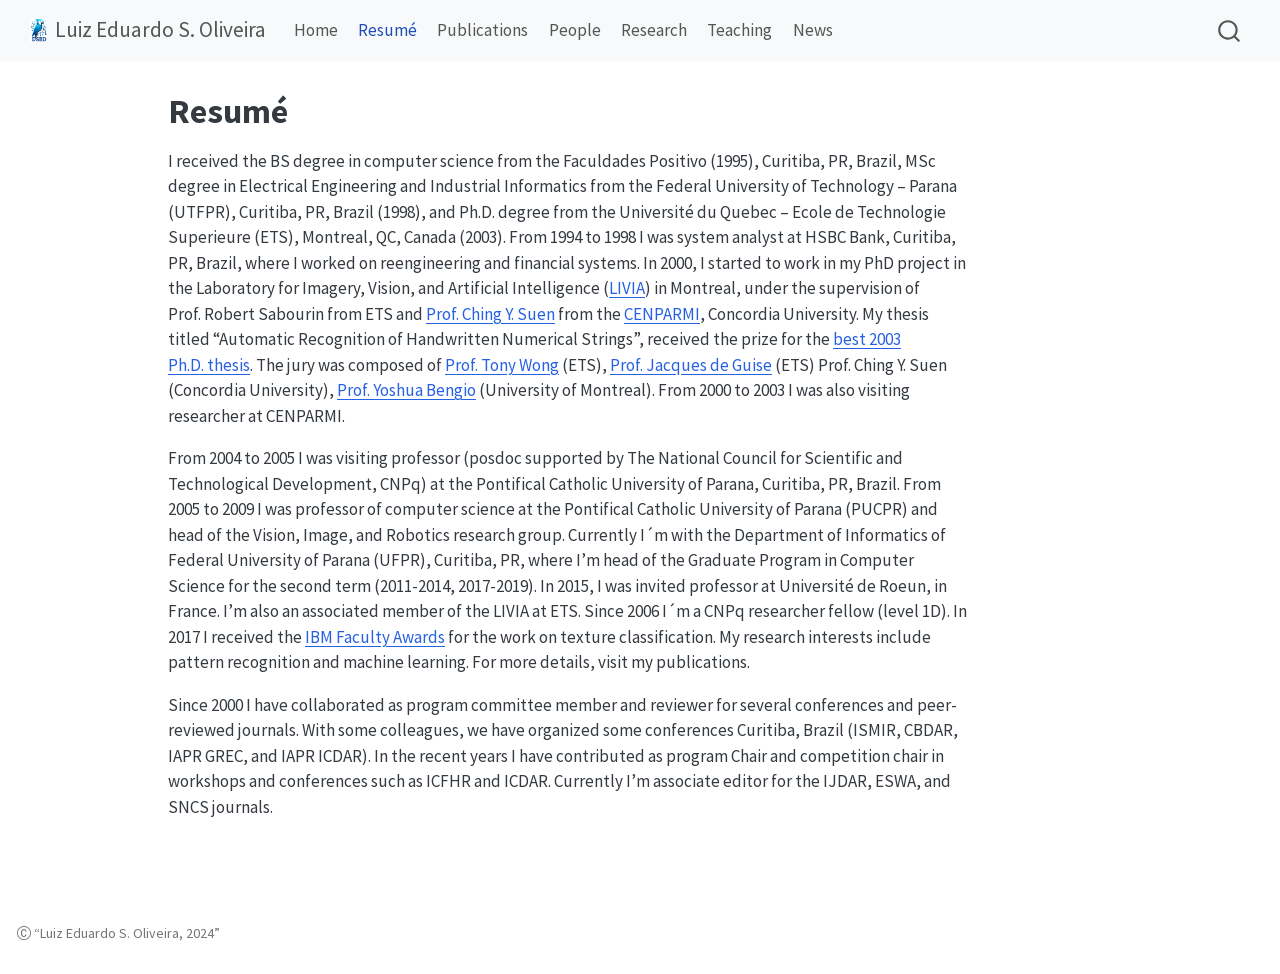
==== about.html @ 19ea6861 "Add files via upload" ====
<!DOCTYPE html>
<html xmlns="http://www.w3.org/1999/xhtml" lang="en" xml:lang="en"><head>

<meta charset="utf-8">
<meta name="generator" content="quarto-1.4.550">

<meta name="viewport" content="width=device-width, initial-scale=1.0, user-scalable=yes">


<title>Luiz Eduardo S. Oliveira - Resumé</title>
<style>
code{white-space: pre-wrap;}
span.smallcaps{font-variant: small-caps;}
div.columns{display: flex; gap: min(4vw, 1.5em);}
div.column{flex: auto; overflow-x: auto;}
div.hanging-indent{margin-left: 1.5em; text-indent: -1.5em;}
ul.task-list{list-style: none;}
ul.task-list li input[type="checkbox"] {
width: 0.8em;
margin: 0 0.8em 0.2em -1em;  vertical-align: middle;
}
</style>


<script>const headroomChanged = new CustomEvent("quarto-hrChanged", {
  detail: {},
  bubbles: true,
  cancelable: false,
  composed: false,
});

window.document.addEventListener("DOMContentLoaded", function () {
  let init = false;

  // Manage the back to top button, if one is present.
  let lastScrollTop = window.pageYOffset || document.documentElement.scrollTop;
  const scrollDownBuffer = 5;
  const scrollUpBuffer = 35;
  const btn = document.getElementById("quarto-back-to-top");
  const hideBackToTop = () => {
    btn.style.display = "none";
  };
  const showBackToTop = () => {
    btn.style.display = "inline-block";
  };
  if (btn) {
    window.document.addEventListener(
      "scroll",
      function () {
        const currentScrollTop =
          window.pageYOffset || document.documentElement.scrollTop;

        // Shows and hides the button 'intelligently' as the user scrolls
        if (currentScrollTop - scrollDownBuffer > lastScrollTop) {
          hideBackToTop();
          lastScrollTop = currentScrollTop <= 0 ? 0 : currentScrollTop;
        } else if (currentScrollTop < lastScrollTop - scrollUpBuffer) {
          showBackToTop();
          lastScrollTop = currentScrollTop <= 0 ? 0 : currentScrollTop;
        }

        // Show the button at the bottom, hides it at the top
        if (currentScrollTop <= 0) {
          hideBackToTop();
        } else if (
          window.innerHeight + currentScrollTop >=
          document.body.offsetHeight
        ) {
          showBackToTop();
        }
      },
      false
    );
  }

  function throttle(func, wait) {
    var timeout;
    return function () {
      const context = this;
      const args = arguments;
      const later = function () {
        clearTimeout(timeout);
        timeout = null;
        func.apply(context, args);
      };

      if (!timeout) {
        timeout = setTimeout(later, wait);
      }
    };
  }

  function headerOffset() {
    // Set an offset if there is are fixed top navbar
    const headerEl = window.document.querySelector("header.fixed-top");
    if (headerEl) {
      return headerEl.clientHeight;
    } else {
      return 0;
    }
  }

  function footerOffset() {
    const footerEl = window.document.querySelector("footer.footer");
    if (footerEl) {
      return footerEl.clientHeight;
    } else {
      return 0;
    }
  }

  function dashboardOffset() {
    const dashboardNavEl = window.document.getElementById(
      "quarto-dashboard-header"
    );
    if (dashboardNavEl !== null) {
      return dashboardNavEl.clientHeight;
    } else {
      return 0;
    }
  }

  function updateDocumentOffsetWithoutAnimation() {
    updateDocumentOffset(false);
  }

  function updateDocumentOffset(animated) {
    // set body offset
    const topOffset = headerOffset();
    const bodyOffset = topOffset + footerOffset() + dashboardOffset();
    const bodyEl = window.document.body;
    bodyEl.setAttribute("data-bs-offset", topOffset);
    bodyEl.style.paddingTop = topOffset + "px";

    // deal with sidebar offsets
    const sidebars = window.document.querySelectorAll(
      ".sidebar, .headroom-target"
    );
    sidebars.forEach((sidebar) => {
      if (!animated) {
        sidebar.classList.add("notransition");
        // Remove the no transition class after the animation has time to complete
        setTimeout(function () {
          sidebar.classList.remove("notransition");
        }, 201);
      }

      if (window.Headroom && sidebar.classList.contains("sidebar-unpinned")) {
        sidebar.style.top = "0";
        sidebar.style.maxHeight = "100vh";
      } else {
        sidebar.style.top = topOffset + "px";
        sidebar.style.maxHeight = "calc(100vh - " + topOffset + "px)";
      }
    });

    // allow space for footer
    const mainContainer = window.document.querySelector(".quarto-container");
    if (mainContainer) {
      mainContainer.style.minHeight = "calc(100vh - " + bodyOffset + "px)";
    }

    // link offset
    let linkStyle = window.document.querySelector("#quarto-target-style");
    if (!linkStyle) {
      linkStyle = window.document.createElement("style");
      linkStyle.setAttribute("id", "quarto-target-style");
      window.document.head.appendChild(linkStyle);
    }
    while (linkStyle.firstChild) {
      linkStyle.removeChild(linkStyle.firstChild);
    }
    if (topOffset > 0) {
      linkStyle.appendChild(
        window.document.createTextNode(`
      section:target::before {
        content: "";
        display: block;
        height: ${topOffset}px;
        margin: -${topOffset}px 0 0;
      }`)
      );
    }
    if (init) {
      window.dispatchEvent(headroomChanged);
    }
    init = true;
  }

  // initialize headroom
  var header = window.document.querySelector("#quarto-header");
  if (header && window.Headroom) {
    const headroom = new window.Headroom(header, {
      tolerance: 5,
      onPin: function () {
        const sidebars = window.document.querySelectorAll(
          ".sidebar, .headroom-target"
        );
        sidebars.forEach((sidebar) => {
          sidebar.classList.remove("sidebar-unpinned");
        });
        updateDocumentOffset();
      },
      onUnpin: function () {
        const sidebars = window.document.querySelectorAll(
          ".sidebar, .headroom-target"
        );
        sidebars.forEach((sidebar) => {
          sidebar.classList.add("sidebar-unpinned");
        });
        updateDocumentOffset();
      },
    });
    headroom.init();

    let frozen = false;
    window.quartoToggleHeadroom = function () {
      if (frozen) {
        headroom.unfreeze();
        frozen = false;
      } else {
        headroom.freeze();
        frozen = true;
      }
    };
  }

  window.addEventListener(
    "hashchange",
    function (e) {
      if (
        getComputedStyle(document.documentElement).scrollBehavior !== "smooth"
      ) {
        window.scrollTo(0, window.pageYOffset - headerOffset());
      }
    },
    false
  );

  // Observe size changed for the header
  const headerEl = window.document.querySelector("header.fixed-top");
  if (headerEl && window.ResizeObserver) {
    const observer = new window.ResizeObserver(() => {
      setTimeout(updateDocumentOffsetWithoutAnimation, 0);
    });
    observer.observe(headerEl, {
      attributes: true,
      childList: true,
      characterData: true,
    });
  } else {
    window.addEventListener(
      "resize",
      throttle(updateDocumentOffsetWithoutAnimation, 50)
    );
  }
  setTimeout(updateDocumentOffsetWithoutAnimation, 250);

  // fixup index.html links if we aren't on the filesystem
  if (window.location.protocol !== "file:") {
    const links = window.document.querySelectorAll("a");
    for (let i = 0; i < links.length; i++) {
      if (links[i].href) {
        links[i].href = links[i].href.replace(/\/index\.html/, "/");
      }
    }

    // Fixup any sharing links that require urls
    // Append url to any sharing urls
    const sharingLinks = window.document.querySelectorAll(
      "a.sidebar-tools-main-item, a.quarto-navigation-tool, a.quarto-navbar-tools, a.quarto-navbar-tools-item"
    );
    for (let i = 0; i < sharingLinks.length; i++) {
      const sharingLink = sharingLinks[i];
      const href = sharingLink.getAttribute("href");
      if (href) {
        sharingLink.setAttribute(
          "href",
          href.replace("|url|", window.location.href)
        );
      }
    }

    // Scroll the active navigation item into view, if necessary
    const navSidebar = window.document.querySelector("nav#quarto-sidebar");
    if (navSidebar) {
      // Find the active item
      const activeItem = navSidebar.querySelector("li.sidebar-item a.active");
      if (activeItem) {
        // Wait for the scroll height and height to resolve by observing size changes on the
        // nav element that is scrollable
        const resizeObserver = new ResizeObserver((_entries) => {
          // The bottom of the element
          const elBottom = activeItem.offsetTop;
          const viewBottom = navSidebar.scrollTop + navSidebar.clientHeight;

          // The element height and scroll height are the same, then we are still loading
          if (viewBottom !== navSidebar.scrollHeight) {
            // Determine if the item isn't visible and scroll to it
            if (elBottom >= viewBottom) {
              navSidebar.scrollTop = elBottom;
            }

            // stop observing now since we've completed the scroll
            resizeObserver.unobserve(navSidebar);
          }
        });
        resizeObserver.observe(navSidebar);
      }
    }
  }
});
</script>
<script>/*!
 * headroom.js v0.12.0 - Give your page some headroom. Hide your header until you need it
 * Copyright (c) 2020 Nick Williams - http://wicky.nillia.ms/headroom.js
 * License: MIT
 */

!function(t,n){"object"==typeof exports&&"undefined"!=typeof module?module.exports=n():"function"==typeof define&&define.amd?define(n):(t=t||self).Headroom=n()}(this,function(){"use strict";function t(){return"undefined"!=typeof window}function d(t){return function(t){return t&&t.document&&function(t){return 9===t.nodeType}(t.document)}(t)?function(t){var n=t.document,o=n.body,s=n.documentElement;return{scrollHeight:function(){return Math.max(o.scrollHeight,s.scrollHeight,o.offsetHeight,s.offsetHeight,o.clientHeight,s.clientHeight)},height:function(){return t.innerHeight||s.clientHeight||o.clientHeight},scrollY:function(){return void 0!==t.pageYOffset?t.pageYOffset:(s||o.parentNode||o).scrollTop}}}(t):function(t){return{scrollHeight:function(){return Math.max(t.scrollHeight,t.offsetHeight,t.clientHeight)},height:function(){return Math.max(t.offsetHeight,t.clientHeight)},scrollY:function(){return t.scrollTop}}}(t)}function n(t,s,e){var n,o=function(){var n=!1;try{var t={get passive(){n=!0}};window.addEventListener("test",t,t),window.removeEventListener("test",t,t)}catch(t){n=!1}return n}(),i=!1,r=d(t),l=r.scrollY(),a={};function c(){var t=Math.round(r.scrollY()),n=r.height(),o=r.scrollHeight();a.scrollY=t,a.lastScrollY=l,a.direction=l<t?"down":"up",a.distance=Math.abs(t-l),a.isOutOfBounds=t<0||o<t+n,a.top=t<=s.offset[a.direction],a.bottom=o<=t+n,a.toleranceExceeded=a.distance>s.tolerance[a.direction],e(a),l=t,i=!1}function h(){i||(i=!0,n=requestAnimationFrame(c))}var u=!!o&&{passive:!0,capture:!1};return t.addEventListener("scroll",h,u),c(),{destroy:function(){cancelAnimationFrame(n),t.removeEventListener("scroll",h,u)}}}function o(t){return t===Object(t)?t:{down:t,up:t}}function s(t,n){n=n||{},Object.assign(this,s.options,n),this.classes=Object.assign({},s.options.classes,n.classes),this.elem=t,this.tolerance=o(this.tolerance),this.offset=o(this.offset),this.initialised=!1,this.frozen=!1}return s.prototype={constructor:s,init:function(){return s.cutsTheMustard&&!this.initialised&&(this.addClass("initial"),this.initialised=!0,setTimeout(function(t){t.scrollTracker=n(t.scroller,{offset:t.offset,tolerance:t.tolerance},t.update.bind(t))},100,this)),this},destroy:function(){this.initialised=!1,Object.keys(this.classes).forEach(this.removeClass,this),this.scrollTracker.destroy()},unpin:function(){!this.hasClass("pinned")&&this.hasClass("unpinned")||(this.addClass("unpinned"),this.removeClass("pinned"),this.onUnpin&&this.onUnpin.call(this))},pin:function(){this.hasClass("unpinned")&&(this.addClass("pinned"),this.removeClass("unpinned"),this.onPin&&this.onPin.call(this))},freeze:function(){this.frozen=!0,this.addClass("frozen")},unfreeze:function(){this.frozen=!1,this.removeClass("frozen")},top:function(){this.hasClass("top")||(this.addClass("top"),this.removeClass("notTop"),this.onTop&&this.onTop.call(this))},notTop:function(){this.hasClass("notTop")||(this.addClass("notTop"),this.removeClass("top"),this.onNotTop&&this.onNotTop.call(this))},bottom:function(){this.hasClass("bottom")||(this.addClass("bottom"),this.removeClass("notBottom"),this.onBottom&&this.onBottom.call(this))},notBottom:function(){this.hasClass("notBottom")||(this.addClass("notBottom"),this.removeClass("bottom"),this.onNotBottom&&this.onNotBottom.call(this))},shouldUnpin:function(t){return"down"===t.direction&&!t.top&&t.toleranceExceeded},shouldPin:function(t){return"up"===t.direction&&t.toleranceExceeded||t.top},addClass:function(t){this.elem.classList.add.apply(this.elem.classList,this.classes[t].split(" "))},removeClass:function(t){this.elem.classList.remove.apply(this.elem.classList,this.classes[t].split(" "))},hasClass:function(t){return this.classes[t].split(" ").every(function(t){return this.classList.contains(t)},this.elem)},update:function(t){t.isOutOfBounds||!0!==this.frozen&&(t.top?this.top():this.notTop(),t.bottom?this.bottom():this.notBottom(),this.shouldUnpin(t)?this.unpin():this.shouldPin(t)&&this.pin())}},s.options={tolerance:{up:0,down:0},offset:0,scroller:t()?window:null,classes:{frozen:"headroom--frozen",pinned:"headroom--pinned",unpinned:"headroom--unpinned",top:"headroom--top",notTop:"headroom--not-top",bottom:"headroom--bottom",notBottom:"headroom--not-bottom",initial:"headroom"}},s.cutsTheMustard=!!(t()&&function(){}.bind&&"classList"in document.documentElement&&Object.assign&&Object.keys&&requestAnimationFrame),s});
</script>
<script>/*!
 * clipboard.js v2.0.11
 * https://clipboardjs.com/
 *
 * Licensed MIT © Zeno Rocha
 */
!function(t,e){"object"==typeof exports&&"object"==typeof module?module.exports=e():"function"==typeof define&&define.amd?define([],e):"object"==typeof exports?exports.ClipboardJS=e():t.ClipboardJS=e()}(this,function(){return n={686:function(t,e,n){"use strict";n.d(e,{default:function(){return b}});var e=n(279),i=n.n(e),e=n(370),u=n.n(e),e=n(817),r=n.n(e);function c(t){try{return document.execCommand(t)}catch(t){return}}var a=function(t){t=r()(t);return c("cut"),t};function o(t,e){var n,o,t=(n=t,o="rtl"===document.documentElement.getAttribute("dir"),(t=document.createElement("textarea")).style.fontSize="12pt",t.style.border="0",t.style.padding="0",t.style.margin="0",t.style.position="absolute",t.style[o?"right":"left"]="-9999px",o=window.pageYOffset||document.documentElement.scrollTop,t.style.top="".concat(o,"px"),t.setAttribute("readonly",""),t.value=n,t);return e.container.appendChild(t),e=r()(t),c("copy"),t.remove(),e}var f=function(t){var e=1<arguments.length&&void 0!==arguments[1]?arguments[1]:{container:document.body},n="";return"string"==typeof t?n=o(t,e):t instanceof HTMLInputElement&&!["text","search","url","tel","password"].includes(null==t?void 0:t.type)?n=o(t.value,e):(n=r()(t),c("copy")),n};function l(t){return(l="function"==typeof Symbol&&"symbol"==typeof Symbol.iterator?function(t){return typeof t}:function(t){return t&&"function"==typeof Symbol&&t.constructor===Symbol&&t!==Symbol.prototype?"symbol":typeof t})(t)}var s=function(){var t=0<arguments.length&&void 0!==arguments[0]?arguments[0]:{},e=t.action,n=void 0===e?"copy":e,o=t.container,e=t.target,t=t.text;if("copy"!==n&&"cut"!==n)throw new Error('Invalid "action" value, use either "copy" or "cut"');if(void 0!==e){if(!e||"object"!==l(e)||1!==e.nodeType)throw new Error('Invalid "target" value, use a valid Element');if("copy"===n&&e.hasAttribute("disabled"))throw new Error('Invalid "target" attribute. Please use "readonly" instead of "disabled" attribute');if("cut"===n&&(e.hasAttribute("readonly")||e.hasAttribute("disabled")))throw new Error('Invalid "target" attribute. You can\'t cut text from elements with "readonly" or "disabled" attributes')}return t?f(t,{container:o}):e?"cut"===n?a(e):f(e,{container:o}):void 0};function p(t){return(p="function"==typeof Symbol&&"symbol"==typeof Symbol.iterator?function(t){return typeof t}:function(t){return t&&"function"==typeof Symbol&&t.constructor===Symbol&&t!==Symbol.prototype?"symbol":typeof t})(t)}function d(t,e){for(var n=0;n<e.length;n++){var o=e[n];o.enumerable=o.enumerable||!1,o.configurable=!0,"value"in o&&(o.writable=!0),Object.defineProperty(t,o.key,o)}}function y(t,e){return(y=Object.setPrototypeOf||function(t,e){return t.__proto__=e,t})(t,e)}function h(n){var o=function(){if("undefined"==typeof Reflect||!Reflect.construct)return!1;if(Reflect.construct.sham)return!1;if("function"==typeof Proxy)return!0;try{return Date.prototype.toString.call(Reflect.construct(Date,[],function(){})),!0}catch(t){return!1}}();return function(){var t,e=v(n);return t=o?(t=v(this).constructor,Reflect.construct(e,arguments,t)):e.apply(this,arguments),e=this,!(t=t)||"object"!==p(t)&&"function"!=typeof t?function(t){if(void 0!==t)return t;throw new ReferenceError("this hasn't been initialised - super() hasn't been called")}(e):t}}function v(t){return(v=Object.setPrototypeOf?Object.getPrototypeOf:function(t){return t.__proto__||Object.getPrototypeOf(t)})(t)}function m(t,e){t="data-clipboard-".concat(t);if(e.hasAttribute(t))return e.getAttribute(t)}var b=function(){!function(t,e){if("function"!=typeof e&&null!==e)throw new TypeError("Super expression must either be null or a function");t.prototype=Object.create(e&&e.prototype,{constructor:{value:t,writable:!0,configurable:!0}}),e&&y(t,e)}(r,i());var t,e,n,o=h(r);function r(t,e){var n;return function(t){if(!(t instanceof r))throw new TypeError("Cannot call a class as a function")}(this),(n=o.call(this)).resolveOptions(e),n.listenClick(t),n}return t=r,n=[{key:"copy",value:function(t){var e=1<arguments.length&&void 0!==arguments[1]?arguments[1]:{container:document.body};return f(t,e)}},{key:"cut",value:function(t){return a(t)}},{key:"isSupported",value:function(){var t=0<arguments.length&&void 0!==arguments[0]?arguments[0]:["copy","cut"],t="string"==typeof t?[t]:t,e=!!document.queryCommandSupported;return t.forEach(function(t){e=e&&!!document.queryCommandSupported(t)}),e}}],(e=[{key:"resolveOptions",value:function(){var t=0<arguments.length&&void 0!==arguments[0]?arguments[0]:{};this.action="function"==typeof t.action?t.action:this.defaultAction,this.target="function"==typeof t.target?t.target:this.defaultTarget,this.text="function"==typeof t.text?t.text:this.defaultText,this.container="object"===p(t.container)?t.container:document.body}},{key:"listenClick",value:function(t){var e=this;this.listener=u()(t,"click",function(t){return e.onClick(t)})}},{key:"onClick",value:function(t){var e=t.delegateTarget||t.currentTarget,n=this.action(e)||"copy",t=s({action:n,container:this.container,target:this.target(e),text:this.text(e)});this.emit(t?"success":"error",{action:n,text:t,trigger:e,clearSelection:function(){e&&e.focus(),window.getSelection().removeAllRanges()}})}},{key:"defaultAction",value:function(t){return m("action",t)}},{key:"defaultTarget",value:function(t){t=m("target",t);if(t)return document.querySelector(t)}},{key:"defaultText",value:function(t){return m("text",t)}},{key:"destroy",value:function(){this.listener.destroy()}}])&&d(t.prototype,e),n&&d(t,n),r}()},828:function(t){var e;"undefined"==typeof Element||Element.prototype.matches||((e=Element.prototype).matches=e.matchesSelector||e.mozMatchesSelector||e.msMatchesSelector||e.oMatchesSelector||e.webkitMatchesSelector),t.exports=function(t,e){for(;t&&9!==t.nodeType;){if("function"==typeof t.matches&&t.matches(e))return t;t=t.parentNode}}},438:function(t,e,n){var u=n(828);function i(t,e,n,o,r){var i=function(e,n,t,o){return function(t){t.delegateTarget=u(t.target,n),t.delegateTarget&&o.call(e,t)}}.apply(this,arguments);return t.addEventListener(n,i,r),{destroy:function(){t.removeEventListener(n,i,r)}}}t.exports=function(t,e,n,o,r){return"function"==typeof t.addEventListener?i.apply(null,arguments):"function"==typeof n?i.bind(null,document).apply(null,arguments):("string"==typeof t&&(t=document.querySelectorAll(t)),Array.prototype.map.call(t,function(t){return i(t,e,n,o,r)}))}},879:function(t,n){n.node=function(t){return void 0!==t&&t instanceof HTMLElement&&1===t.nodeType},n.nodeList=function(t){var e=Object.prototype.toString.call(t);return void 0!==t&&("[object NodeList]"===e||"[object HTMLCollection]"===e)&&"length"in t&&(0===t.length||n.node(t[0]))},n.string=function(t){return"string"==typeof t||t instanceof String},n.fn=function(t){return"[object Function]"===Object.prototype.toString.call(t)}},370:function(t,e,n){var f=n(879),l=n(438);t.exports=function(t,e,n){if(!t&&!e&&!n)throw new Error("Missing required arguments");if(!f.string(e))throw new TypeError("Second argument must be a String");if(!f.fn(n))throw new TypeError("Third argument must be a Function");if(f.node(t))return c=e,a=n,(u=t).addEventListener(c,a),{destroy:function(){u.removeEventListener(c,a)}};if(f.nodeList(t))return o=t,r=e,i=n,Array.prototype.forEach.call(o,function(t){t.addEventListener(r,i)}),{destroy:function(){Array.prototype.forEach.call(o,function(t){t.removeEventListener(r,i)})}};if(f.string(t))return t=t,e=e,n=n,l(document.body,t,e,n);throw new TypeError("First argument must be a String, HTMLElement, HTMLCollection, or NodeList");var o,r,i,u,c,a}},817:function(t){t.exports=function(t){var e,n="SELECT"===t.nodeName?(t.focus(),t.value):"INPUT"===t.nodeName||"TEXTAREA"===t.nodeName?((e=t.hasAttribute("readonly"))||t.setAttribute("readonly",""),t.select(),t.setSelectionRange(0,t.value.length),e||t.removeAttribute("readonly"),t.value):(t.hasAttribute("contenteditable")&&t.focus(),n=window.getSelection(),(e=document.createRange()).selectNodeContents(t),n.removeAllRanges(),n.addRange(e),n.toString());return n}},279:function(t){function e(){}e.prototype={on:function(t,e,n){var o=this.e||(this.e={});return(o[t]||(o[t]=[])).push({fn:e,ctx:n}),this},once:function(t,e,n){var o=this;function r(){o.off(t,r),e.apply(n,arguments)}return r._=e,this.on(t,r,n)},emit:function(t){for(var e=[].slice.call(arguments,1),n=((this.e||(this.e={}))[t]||[]).slice(),o=0,r=n.length;o<r;o++)n[o].fn.apply(n[o].ctx,e);return this},off:function(t,e){var n=this.e||(this.e={}),o=n[t],r=[];if(o&&e)for(var i=0,u=o.length;i<u;i++)o[i].fn!==e&&o[i].fn._!==e&&r.push(o[i]);return r.length?n[t]=r:delete n[t],this}},t.exports=e,t.exports.TinyEmitter=e}},r={},o.n=function(t){var e=t&&t.__esModule?function(){return t.default}:function(){return t};return o.d(e,{a:e}),e},o.d=function(t,e){for(var n in e)o.o(e,n)&&!o.o(t,n)&&Object.defineProperty(t,n,{enumerable:!0,get:e[n]})},o.o=function(t,e){return Object.prototype.hasOwnProperty.call(t,e)},o(686).default;function o(t){if(r[t])return r[t].exports;var e=r[t]={exports:{}};return n[t](e,e.exports,o),e.exports}var n,r});</script>
<script>/*! @algolia/autocomplete-js 1.11.1 | MIT License | © Algolia, Inc. and contributors | https://github.com/algolia/autocomplete */
!function(e,t){"object"==typeof exports&&"undefined"!=typeof module?t(exports):"function"==typeof define&&define.amd?define(["exports"],t):t((e="undefined"!=typeof globalThis?globalThis:e||self)["@algolia/autocomplete-js"]={})}(this,(function(e){"use strict";function t(e,t){var n=Object.keys(e);if(Object.getOwnPropertySymbols){var r=Object.getOwnPropertySymbols(e);t&&(r=r.filter((function(t){return Object.getOwnPropertyDescriptor(e,t).enumerable}))),n.push.apply(n,r)}return n}function n(e){for(var n=1;n<arguments.length;n++){var r=null!=arguments[n]?arguments[n]:{};n%2?t(Object(r),!0).forEach((function(t){o(e,t,r[t])})):Object.getOwnPropertyDescriptors?Object.defineProperties(e,Object.getOwnPropertyDescriptors(r)):t(Object(r)).forEach((function(t){Object.defineProperty(e,t,Object.getOwnPropertyDescriptor(r,t))}))}return e}function r(e){return r="function"==typeof Symbol&&"symbol"==typeof Symbol.iterator?function(e){return typeof e}:function(e){return e&&"function"==typeof Symbol&&e.constructor===Symbol&&e!==Symbol.prototype?"symbol":typeof e},r(e)}function o(e,t,n){return(t=function(e){var t=function(e,t){if("object"!=typeof e||null===e)return e;var n=e[Symbol.toPrimitive];if(void 0!==n){var r=n.call(e,t||"default");if("object"!=typeof r)return r;throw new TypeError("@@toPrimitive must return a primitive value.")}return("string"===t?String:Number)(e)}(e,"string");return"symbol"==typeof t?t:String(t)}(t))in e?Object.defineProperty(e,t,{value:n,enumerable:!0,configurable:!0,writable:!0}):e[t]=n,e}function i(){return i=Object.assign?Object.assign.bind():function(e){for(var t=1;t<arguments.length;t++){var n=arguments[t];for(var r in n)Object.prototype.hasOwnProperty.call(n,r)&&(e[r]=n[r])}return e},i.apply(this,arguments)}function u(e,t){if(null==e)return{};var n,r,o=function(e,t){if(null==e)return{};var n,r,o={},i=Object.keys(e);for(r=0;r<i.length;r++)n=i[r],t.indexOf(n)>=0||(o[n]=e[n]);return o}(e,t);if(Object.getOwnPropertySymbols){var i=Object.getOwnPropertySymbols(e);for(r=0;r<i.length;r++)n=i[r],t.indexOf(n)>=0||Object.prototype.propertyIsEnumerable.call(e,n)&&(o[n]=e[n])}return o}function a(e,t){return function(e){if(Array.isArray(e))return e}(e)||function(e,t){var n=null==e?null:"undefined"!=typeof Symbol&&e[Symbol.iterator]||e["@@iterator"];if(null!=n){var r,o,i,u,a=[],l=!0,c=!1;try{if(i=(n=n.call(e)).next,0===t){if(Object(n)!==n)return;l=!1}else for(;!(l=(r=i.call(n)).done)&&(a.push(r.value),a.length!==t);l=!0);}catch(e){c=!0,o=e}finally{try{if(!l&&null!=n.return&&(u=n.return(),Object(u)!==u))return}finally{if(c)throw o}}return a}}(e,t)||c(e,t)||function(){throw new TypeError("Invalid attempt to destructure non-iterable instance.\nIn order to be iterable, non-array objects must have a [Symbol.iterator]() method.")}()}function l(e){return function(e){if(Array.isArray(e))return s(e)}(e)||function(e){if("undefined"!=typeof Symbol&&null!=e[Symbol.iterator]||null!=e["@@iterator"])return Array.from(e)}(e)||c(e)||function(){throw new TypeError("Invalid attempt to spread non-iterable instance.\nIn order to be iterable, non-array objects must have a [Symbol.iterator]() method.")}()}function c(e,t){if(e){if("string"==typeof e)return s(e,t);var n=Object.prototype.toString.call(e).slice(8,-1);return"Object"===n&&e.constructor&&(n=e.constructor.name),"Map"===n||"Set"===n?Array.from(e):"Arguments"===n||/^(?:Ui|I)nt(?:8|16|32)(?:Clamped)?Array$/.test(n)?s(e,t):void 0}}function s(e,t){(null==t||t>e.length)&&(t=e.length);for(var n=0,r=new Array(t);n<t;n++)r[n]=e[n];return r}function f(e){return{current:e}}function p(e,t){var n=void 0;return function(){for(var r=arguments.length,o=new Array(r),i=0;i<r;i++)o[i]=arguments[i];n&&clearTimeout(n),n=setTimeout((function(){return e.apply(void 0,o)}),t)}}function m(e){return e.reduce((function(e,t){return e.concat(t)}),[])}var v=0;function d(){return"autocomplete-".concat(v++)}function y(e,t){return t.reduce((function(e,t){return e&&e[t]}),e)}function b(e){return 0===e.collections.length?0:e.collections.reduce((function(e,t){return e+t.items.length}),0)}function g(e){return e!==Object(e)}function h(e,t){if(e===t)return!0;if(g(e)||g(t)||"function"==typeof e||"function"==typeof t)return e===t;if(Object.keys(e).length!==Object.keys(t).length)return!1;for(var n=0,r=Object.keys(e);n<r.length;n++){var o=r[n];if(!(o in t))return!1;if(!h(e[o],t[o]))return!1}return!0}var O=function(){};var _="1.11.1",S=[{segment:"autocomplete-core",version:_}];function j(e){var t=e.item,n=e.items,r=void 0===n?[]:n;return{index:t.__autocomplete_indexName,items:[t],positions:[1+r.findIndex((function(e){return e.objectID===t.objectID}))],queryID:t.__autocomplete_queryID,algoliaSource:["autocomplete"]}}function P(e,t){return function(e){if(Array.isArray(e))return e}(e)||function(e,t){var n=null==e?null:"undefined"!=typeof Symbol&&e[Symbol.iterator]||e["@@iterator"];if(null!=n){var r,o,i,u,a=[],l=!0,c=!1;try{if(i=(n=n.call(e)).next,0===t){if(Object(n)!==n)return;l=!1}else for(;!(l=(r=i.call(n)).done)&&(a.push(r.value),a.length!==t);l=!0);}catch(e){c=!0,o=e}finally{try{if(!l&&null!=n.return&&(u=n.return(),Object(u)!==u))return}finally{if(c)throw o}}return a}}(e,t)||function(e,t){if(!e)return;if("string"==typeof e)return w(e,t);var n=Object.prototype.toString.call(e).slice(8,-1);"Object"===n&&e.constructor&&(n=e.constructor.name);if("Map"===n||"Set"===n)return Array.from(e);if("Arguments"===n||/^(?:Ui|I)nt(?:8|16|32)(?:Clamped)?Array$/.test(n))return w(e,t)}(e,t)||function(){throw new TypeError("Invalid attempt to destructure non-iterable instance.\nIn order to be iterable, non-array objects must have a [Symbol.iterator]() method.")}()}function w(e,t){(null==t||t>e.length)&&(t=e.length);for(var n=0,r=new Array(t);n<t;n++)r[n]=e[n];return r}var I=["items"],A=["items"];function E(e){return E="function"==typeof Symbol&&"symbol"==typeof Symbol.iterator?function(e){return typeof e}:function(e){return e&&"function"==typeof Symbol&&e.constructor===Symbol&&e!==Symbol.prototype?"symbol":typeof e},E(e)}function D(e){return function(e){if(Array.isArray(e))return C(e)}(e)||function(e){if("undefined"!=typeof Symbol&&null!=e[Symbol.iterator]||null!=e["@@iterator"])return Array.from(e)}(e)||function(e,t){if(!e)return;if("string"==typeof e)return C(e,t);var n=Object.prototype.toString.call(e).slice(8,-1);"Object"===n&&e.constructor&&(n=e.constructor.name);if("Map"===n||"Set"===n)return Array.from(e);if("Arguments"===n||/^(?:Ui|I)nt(?:8|16|32)(?:Clamped)?Array$/.test(n))return C(e,t)}(e)||function(){throw new TypeError("Invalid attempt to spread non-iterable instance.\nIn order to be iterable, non-array objects must have a [Symbol.iterator]() method.")}()}function C(e,t){(null==t||t>e.length)&&(t=e.length);for(var n=0,r=new Array(t);n<t;n++)r[n]=e[n];return r}function k(e,t){if(null==e)return{};var n,r,o=function(e,t){if(null==e)return{};var n,r,o={},i=Object.keys(e);for(r=0;r<i.length;r++)n=i[r],t.indexOf(n)>=0||(o[n]=e[n]);return o}(e,t);if(Object.getOwnPropertySymbols){var i=Object.getOwnPropertySymbols(e);for(r=0;r<i.length;r++)n=i[r],t.indexOf(n)>=0||Object.prototype.propertyIsEnumerable.call(e,n)&&(o[n]=e[n])}return o}function x(e,t){var n=Object.keys(e);if(Object.getOwnPropertySymbols){var r=Object.getOwnPropertySymbols(e);t&&(r=r.filter((function(t){return Object.getOwnPropertyDescriptor(e,t).enumerable}))),n.push.apply(n,r)}return n}function N(e){for(var t=1;t<arguments.length;t++){var n=null!=arguments[t]?arguments[t]:{};t%2?x(Object(n),!0).forEach((function(t){T(e,t,n[t])})):Object.getOwnPropertyDescriptors?Object.defineProperties(e,Object.getOwnPropertyDescriptors(n)):x(Object(n)).forEach((function(t){Object.defineProperty(e,t,Object.getOwnPropertyDescriptor(n,t))}))}return e}function T(e,t,n){return(t=function(e){var t=function(e,t){if("object"!==E(e)||null===e)return e;var n=e[Symbol.toPrimitive];if(void 0!==n){var r=n.call(e,t||"default");if("object"!==E(r))return r;throw new TypeError("@@toPrimitive must return a primitive value.")}return("string"===t?String:Number)(e)}(e,"string");return"symbol"===E(t)?t:String(t)}(t))in e?Object.defineProperty(e,t,{value:n,enumerable:!0,configurable:!0,writable:!0}):e[t]=n,e}function q(e){for(var t=arguments.length>1&&void 0!==arguments[1]?arguments[1]:20,n=[],r=0;r<e.objectIDs.length;r+=t)n.push(N(N({},e),{},{objectIDs:e.objectIDs.slice(r,r+t)}));return n}function B(e){return e.map((function(e){var t=e.items,n=k(e,I);return N(N({},n),{},{objectIDs:(null==t?void 0:t.map((function(e){return e.objectID})))||n.objectIDs})}))}function R(e){var t,n,r,o=(t=P((e.version||"").split(".").map(Number),2),n=t[0],r=t[1],n>=3||2===n&&r>=4||1===n&&r>=10);function i(t,n,r){if(o&&void 0!==r){var i=r[0].__autocomplete_algoliaCredentials,u={"X-Algolia-Application-Id":i.appId,"X-Algolia-API-Key":i.apiKey};e.apply(void 0,[t].concat(D(n),[{headers:u}]))}else e.apply(void 0,[t].concat(D(n)))}return{init:function(t,n){e("init",{appId:t,apiKey:n})},setUserToken:function(t){e("setUserToken",t)},clickedObjectIDsAfterSearch:function(){for(var e=arguments.length,t=new Array(e),n=0;n<e;n++)t[n]=arguments[n];t.length>0&&i("clickedObjectIDsAfterSearch",B(t),t[0].items)},clickedObjectIDs:function(){for(var e=arguments.length,t=new Array(e),n=0;n<e;n++)t[n]=arguments[n];t.length>0&&i("clickedObjectIDs",B(t),t[0].items)},clickedFilters:function(){for(var t=arguments.length,n=new Array(t),r=0;r<t;r++)n[r]=arguments[r];n.length>0&&e.apply(void 0,["clickedFilters"].concat(n))},convertedObjectIDsAfterSearch:function(){for(var e=arguments.length,t=new Array(e),n=0;n<e;n++)t[n]=arguments[n];t.length>0&&i("convertedObjectIDsAfterSearch",B(t),t[0].items)},convertedObjectIDs:function(){for(var e=arguments.length,t=new Array(e),n=0;n<e;n++)t[n]=arguments[n];t.length>0&&i("convertedObjectIDs",B(t),t[0].items)},convertedFilters:function(){for(var t=arguments.length,n=new Array(t),r=0;r<t;r++)n[r]=arguments[r];n.length>0&&e.apply(void 0,["convertedFilters"].concat(n))},viewedObjectIDs:function(){for(var e=arguments.length,t=new Array(e),n=0;n<e;n++)t[n]=arguments[n];t.length>0&&t.reduce((function(e,t){var n=t.items,r=k(t,A);return[].concat(D(e),D(q(N(N({},r),{},{objectIDs:(null==n?void 0:n.map((function(e){return e.objectID})))||r.objectIDs})).map((function(e){return{items:n,payload:e}}))))}),[]).forEach((function(e){var t=e.items;return i("viewedObjectIDs",[e.payload],t)}))},viewedFilters:function(){for(var t=arguments.length,n=new Array(t),r=0;r<t;r++)n[r]=arguments[r];n.length>0&&e.apply(void 0,["viewedFilters"].concat(n))}}}function F(e){var t=e.items.reduce((function(e,t){var n;return e[t.__autocomplete_indexName]=(null!==(n=e[t.__autocomplete_indexName])&&void 0!==n?n:[]).concat(t),e}),{});return Object.keys(t).map((function(e){return{index:e,items:t[e],algoliaSource:["autocomplete"]}}))}function L(e){return e.objectID&&e.__autocomplete_indexName&&e.__autocomplete_queryID}function U(e){return U="function"==typeof Symbol&&"symbol"==typeof Symbol.iterator?function(e){return typeof e}:function(e){return e&&"function"==typeof Symbol&&e.constructor===Symbol&&e!==Symbol.prototype?"symbol":typeof e},U(e)}function M(e){return function(e){if(Array.isArray(e))return H(e)}(e)||function(e){if("undefined"!=typeof Symbol&&null!=e[Symbol.iterator]||null!=e["@@iterator"])return Array.from(e)}(e)||function(e,t){if(!e)return;if("string"==typeof e)return H(e,t);var n=Object.prototype.toString.call(e).slice(8,-1);"Object"===n&&e.constructor&&(n=e.constructor.name);if("Map"===n||"Set"===n)return Array.from(e);if("Arguments"===n||/^(?:Ui|I)nt(?:8|16|32)(?:Clamped)?Array$/.test(n))return H(e,t)}(e)||function(){throw new TypeError("Invalid attempt to spread non-iterable instance.\nIn order to be iterable, non-array objects must have a [Symbol.iterator]() method.")}()}function H(e,t){(null==t||t>e.length)&&(t=e.length);for(var n=0,r=new Array(t);n<t;n++)r[n]=e[n];return r}function V(e,t){var n=Object.keys(e);if(Object.getOwnPropertySymbols){var r=Object.getOwnPropertySymbols(e);t&&(r=r.filter((function(t){return Object.getOwnPropertyDescriptor(e,t).enumerable}))),n.push.apply(n,r)}return n}function W(e){for(var t=1;t<arguments.length;t++){var n=null!=arguments[t]?arguments[t]:{};t%2?V(Object(n),!0).forEach((function(t){K(e,t,n[t])})):Object.getOwnPropertyDescriptors?Object.defineProperties(e,Object.getOwnPropertyDescriptors(n)):V(Object(n)).forEach((function(t){Object.defineProperty(e,t,Object.getOwnPropertyDescriptor(n,t))}))}return e}function K(e,t,n){return(t=function(e){var t=function(e,t){if("object"!==U(e)||null===e)return e;var n=e[Symbol.toPrimitive];if(void 0!==n){var r=n.call(e,t||"default");if("object"!==U(r))return r;throw new TypeError("@@toPrimitive must return a primitive value.")}return("string"===t?String:Number)(e)}(e,"string");return"symbol"===U(t)?t:String(t)}(t))in e?Object.defineProperty(e,t,{value:n,enumerable:!0,configurable:!0,writable:!0}):e[t]=n,e}var Q="2.6.0",$="https://cdn.jsdelivr.net/npm/search-insights@".concat(Q,"/dist/search-insights.min.js"),z=p((function(e){var t=e.onItemsChange,n=e.items,r=e.insights,o=e.state;t({insights:r,insightsEvents:F({items:n}).map((function(e){return W({eventName:"Items Viewed"},e)})),state:o})}),400);function G(e){var t=function(e){return W({onItemsChange:function(e){var t=e.insights,n=e.insightsEvents;t.viewedObjectIDs.apply(t,M(n.map((function(e){return W(W({},e),{},{algoliaSource:[].concat(M(e.algoliaSource||[]),["autocomplete-internal"])})}))))},onSelect:function(e){var t=e.insights,n=e.insightsEvents;t.clickedObjectIDsAfterSearch.apply(t,M(n.map((function(e){return W(W({},e),{},{algoliaSource:[].concat(M(e.algoliaSource||[]),["autocomplete-internal"])})}))))},onActive:O},e)}(e),n=t.insightsClient,r=t.onItemsChange,o=t.onSelect,i=t.onActive,u=n;n||function(e){if("undefined"!=typeof window)e({window:window})}((function(e){var t=e.window,n=t.AlgoliaAnalyticsObject||"aa";"string"==typeof n&&(u=t[n]),u||(t.AlgoliaAnalyticsObject=n,t[n]||(t[n]=function(){t[n].queue||(t[n].queue=[]);for(var e=arguments.length,r=new Array(e),o=0;o<e;o++)r[o]=arguments[o];t[n].queue.push(r)}),t[n].version=Q,u=t[n],function(e){var t="[Autocomplete]: Could not load search-insights.js. Please load it manually following https://alg.li/insights-autocomplete";try{var n=e.document.createElement("script");n.async=!0,n.src=$,n.onerror=function(){console.error(t)},document.body.appendChild(n)}catch(e){console.error(t)}}(t))}));var a=R(u),l=f([]),c=p((function(e){var t=e.state;if(t.isOpen){var n=t.collections.reduce((function(e,t){return[].concat(M(e),M(t.items))}),[]).filter(L);h(l.current.map((function(e){return e.objectID})),n.map((function(e){return e.objectID})))||(l.current=n,n.length>0&&z({onItemsChange:r,items:n,insights:a,state:t}))}}),0);return{name:"aa.algoliaInsightsPlugin",subscribe:function(e){var t=e.setContext,n=e.onSelect,r=e.onActive;function l(e){t({algoliaInsightsPlugin:{__algoliaSearchParameters:W({clickAnalytics:!0},e?{userToken:e}:{}),insights:a}})}u("addAlgoliaAgent","insights-plugin"),l(),u("onUserTokenChange",l),u("getUserToken",null,(function(e,t){l(t)})),n((function(e){var t=e.item,n=e.state,r=e.event,i=e.source;L(t)&&o({state:n,event:r,insights:a,item:t,insightsEvents:[W({eventName:"Item Selected"},j({item:t,items:i.getItems().filter(L)}))]})})),r((function(e){var t=e.item,n=e.source,r=e.state,o=e.event;L(t)&&i({state:r,event:o,insights:a,item:t,insightsEvents:[W({eventName:"Item Active"},j({item:t,items:n.getItems().filter(L)}))]})}))},onStateChange:function(e){var t=e.state;c({state:t})},__autocomplete_pluginOptions:e}}function J(e,t){var n=t;return{then:function(t,r){return J(e.then(Y(t,n,e),Y(r,n,e)),n)},catch:function(t){return J(e.catch(Y(t,n,e)),n)},finally:function(t){return t&&n.onCancelList.push(t),J(e.finally(Y(t&&function(){return n.onCancelList=[],t()},n,e)),n)},cancel:function(){n.isCanceled=!0;var e=n.onCancelList;n.onCancelList=[],e.forEach((function(e){e()}))},isCanceled:function(){return!0===n.isCanceled}}}function X(e){return J(e,{isCanceled:!1,onCancelList:[]})}function Y(e,t,n){return e?function(n){return t.isCanceled?n:e(n)}:n}function Z(e,t,n,r){if(!n)return null;if(e<0&&(null===t||null!==r&&0===t))return n+e;var o=(null===t?-1:t)+e;return o<=-1||o>=n?null===r?null:0:o}function ee(e,t){var n=Object.keys(e);if(Object.getOwnPropertySymbols){var r=Object.getOwnPropertySymbols(e);t&&(r=r.filter((function(t){return Object.getOwnPropertyDescriptor(e,t).enumerable}))),n.push.apply(n,r)}return n}function te(e){for(var t=1;t<arguments.length;t++){var n=null!=arguments[t]?arguments[t]:{};t%2?ee(Object(n),!0).forEach((function(t){ne(e,t,n[t])})):Object.getOwnPropertyDescriptors?Object.defineProperties(e,Object.getOwnPropertyDescriptors(n)):ee(Object(n)).forEach((function(t){Object.defineProperty(e,t,Object.getOwnPropertyDescriptor(n,t))}))}return e}function ne(e,t,n){return(t=function(e){var t=function(e,t){if("object"!==re(e)||null===e)return e;var n=e[Symbol.toPrimitive];if(void 0!==n){var r=n.call(e,t||"default");if("object"!==re(r))return r;throw new TypeError("@@toPrimitive must return a primitive value.")}return("string"===t?String:Number)(e)}(e,"string");return"symbol"===re(t)?t:String(t)}(t))in e?Object.defineProperty(e,t,{value:n,enumerable:!0,configurable:!0,writable:!0}):e[t]=n,e}function re(e){return re="function"==typeof Symbol&&"symbol"==typeof Symbol.iterator?function(e){return typeof e}:function(e){return e&&"function"==typeof Symbol&&e.constructor===Symbol&&e!==Symbol.prototype?"symbol":typeof e},re(e)}function oe(e){var t=function(e){var t=e.collections.map((function(e){return e.items.length})).reduce((function(e,t,n){var r=(e[n-1]||0)+t;return e.push(r),e}),[]).reduce((function(t,n){return n<=e.activeItemId?t+1:t}),0);return e.collections[t]}(e);if(!t)return null;var n=t.items[function(e){for(var t=e.state,n=e.collection,r=!1,o=0,i=0;!1===r;){var u=t.collections[o];if(u===n){r=!0;break}i+=u.items.length,o++}return t.activeItemId-i}({state:e,collection:t})],r=t.source;return{item:n,itemInputValue:r.getItemInputValue({item:n,state:e}),itemUrl:r.getItemUrl({item:n,state:e}),source:r}}function ie(e,t,n){return[e,null==n?void 0:n.sourceId,t].filter(Boolean).join("-").replace(/\s/g,"")}var ue=/((gt|sm)-|galaxy nexus)|samsung[- ]|samsungbrowser/i;function ae(e){return ae="function"==typeof Symbol&&"symbol"==typeof Symbol.iterator?function(e){return typeof e}:function(e){return e&&"function"==typeof Symbol&&e.constructor===Symbol&&e!==Symbol.prototype?"symbol":typeof e},ae(e)}function le(e,t){var n=Object.keys(e);if(Object.getOwnPropertySymbols){var r=Object.getOwnPropertySymbols(e);t&&(r=r.filter((function(t){return Object.getOwnPropertyDescriptor(e,t).enumerable}))),n.push.apply(n,r)}return n}function ce(e,t,n){return(t=function(e){var t=function(e,t){if("object"!==ae(e)||null===e)return e;var n=e[Symbol.toPrimitive];if(void 0!==n){var r=n.call(e,t||"default");if("object"!==ae(r))return r;throw new TypeError("@@toPrimitive must return a primitive value.")}return("string"===t?String:Number)(e)}(e,"string");return"symbol"===ae(t)?t:String(t)}(t))in e?Object.defineProperty(e,t,{value:n,enumerable:!0,configurable:!0,writable:!0}):e[t]=n,e}function se(e,t,n){var r,o=t.initialState;return{getState:function(){return o},dispatch:function(r,i){var u=function(e){for(var t=1;t<arguments.length;t++){var n=null!=arguments[t]?arguments[t]:{};t%2?le(Object(n),!0).forEach((function(t){ce(e,t,n[t])})):Object.getOwnPropertyDescriptors?Object.defineProperties(e,Object.getOwnPropertyDescriptors(n)):le(Object(n)).forEach((function(t){Object.defineProperty(e,t,Object.getOwnPropertyDescriptor(n,t))}))}return e}({},o);o=e(o,{type:r,props:t,payload:i}),n({state:o,prevState:u})},pendingRequests:(r=[],{add:function(e){return r.push(e),e.finally((function(){r=r.filter((function(t){return t!==e}))}))},cancelAll:function(){r.forEach((function(e){return e.cancel()}))},isEmpty:function(){return 0===r.length}})}}function fe(e){return fe="function"==typeof Symbol&&"symbol"==typeof Symbol.iterator?function(e){return typeof e}:function(e){return e&&"function"==typeof Symbol&&e.constructor===Symbol&&e!==Symbol.prototype?"symbol":typeof e},fe(e)}function pe(e,t){var n=Object.keys(e);if(Object.getOwnPropertySymbols){var r=Object.getOwnPropertySymbols(e);t&&(r=r.filter((function(t){return Object.getOwnPropertyDescriptor(e,t).enumerable}))),n.push.apply(n,r)}return n}function me(e){for(var t=1;t<arguments.length;t++){var n=null!=arguments[t]?arguments[t]:{};t%2?pe(Object(n),!0).forEach((function(t){ve(e,t,n[t])})):Object.getOwnPropertyDescriptors?Object.defineProperties(e,Object.getOwnPropertyDescriptors(n)):pe(Object(n)).forEach((function(t){Object.defineProperty(e,t,Object.getOwnPropertyDescriptor(n,t))}))}return e}function ve(e,t,n){return(t=function(e){var t=function(e,t){if("object"!==fe(e)||null===e)return e;var n=e[Symbol.toPrimitive];if(void 0!==n){var r=n.call(e,t||"default");if("object"!==fe(r))return r;throw new TypeError("@@toPrimitive must return a primitive value.")}return("string"===t?String:Number)(e)}(e,"string");return"symbol"===fe(t)?t:String(t)}(t))in e?Object.defineProperty(e,t,{value:n,enumerable:!0,configurable:!0,writable:!0}):e[t]=n,e}function de(e){return de="function"==typeof Symbol&&"symbol"==typeof Symbol.iterator?function(e){return typeof e}:function(e){return e&&"function"==typeof Symbol&&e.constructor===Symbol&&e!==Symbol.prototype?"symbol":typeof e},de(e)}function ye(e){return function(e){if(Array.isArray(e))return be(e)}(e)||function(e){if("undefined"!=typeof Symbol&&null!=e[Symbol.iterator]||null!=e["@@iterator"])return Array.from(e)}(e)||function(e,t){if(!e)return;if("string"==typeof e)return be(e,t);var n=Object.prototype.toString.call(e).slice(8,-1);"Object"===n&&e.constructor&&(n=e.constructor.name);if("Map"===n||"Set"===n)return Array.from(e);if("Arguments"===n||/^(?:Ui|I)nt(?:8|16|32)(?:Clamped)?Array$/.test(n))return be(e,t)}(e)||function(){throw new TypeError("Invalid attempt to spread non-iterable instance.\nIn order to be iterable, non-array objects must have a [Symbol.iterator]() method.")}()}function be(e,t){(null==t||t>e.length)&&(t=e.length);for(var n=0,r=new Array(t);n<t;n++)r[n]=e[n];return r}function ge(e,t){var n=Object.keys(e);if(Object.getOwnPropertySymbols){var r=Object.getOwnPropertySymbols(e);t&&(r=r.filter((function(t){return Object.getOwnPropertyDescriptor(e,t).enumerable}))),n.push.apply(n,r)}return n}function he(e){for(var t=1;t<arguments.length;t++){var n=null!=arguments[t]?arguments[t]:{};t%2?ge(Object(n),!0).forEach((function(t){Oe(e,t,n[t])})):Object.getOwnPropertyDescriptors?Object.defineProperties(e,Object.getOwnPropertyDescriptors(n)):ge(Object(n)).forEach((function(t){Object.defineProperty(e,t,Object.getOwnPropertyDescriptor(n,t))}))}return e}function Oe(e,t,n){return(t=function(e){var t=function(e,t){if("object"!==de(e)||null===e)return e;var n=e[Symbol.toPrimitive];if(void 0!==n){var r=n.call(e,t||"default");if("object"!==de(r))return r;throw new TypeError("@@toPrimitive must return a primitive value.")}return("string"===t?String:Number)(e)}(e,"string");return"symbol"===de(t)?t:String(t)}(t))in e?Object.defineProperty(e,t,{value:n,enumerable:!0,configurable:!0,writable:!0}):e[t]=n,e}function _e(e,t){var n,r="undefined"!=typeof window?window:{},o=e.plugins||[];return he(he({debug:!1,openOnFocus:!1,enterKeyHint:void 0,placeholder:"",autoFocus:!1,defaultActiveItemId:null,stallThreshold:300,insights:!1,environment:r,shouldPanelOpen:function(e){return b(e.state)>0},reshape:function(e){return e.sources}},e),{},{id:null!==(n=e.id)&&void 0!==n?n:d(),plugins:o,initialState:he({activeItemId:null,query:"",completion:null,collections:[],isOpen:!1,status:"idle",context:{}},e.initialState),onStateChange:function(t){var n;null===(n=e.onStateChange)||void 0===n||n.call(e,t),o.forEach((function(e){var n;return null===(n=e.onStateChange)||void 0===n?void 0:n.call(e,t)}))},onSubmit:function(t){var n;null===(n=e.onSubmit)||void 0===n||n.call(e,t),o.forEach((function(e){var n;return null===(n=e.onSubmit)||void 0===n?void 0:n.call(e,t)}))},onReset:function(t){var n;null===(n=e.onReset)||void 0===n||n.call(e,t),o.forEach((function(e){var n;return null===(n=e.onReset)||void 0===n?void 0:n.call(e,t)}))},getSources:function(n){return Promise.all([].concat(ye(o.map((function(e){return e.getSources}))),[e.getSources]).filter(Boolean).map((function(e){return function(e,t){var n=[];return Promise.resolve(e(t)).then((function(e){return Promise.all(e.filter((function(e){return Boolean(e)})).map((function(e){if(e.sourceId,n.includes(e.sourceId))throw new Error("[Autocomplete] The `sourceId` ".concat(JSON.stringify(e.sourceId)," is not unique."));n.push(e.sourceId);var t={getItemInputValue:function(e){return e.state.query},getItemUrl:function(){},onSelect:function(e){(0,e.setIsOpen)(!1)},onActive:O,onResolve:O};Object.keys(t).forEach((function(e){t[e].__default=!0}));var r=te(te({},t),e);return Promise.resolve(r)})))}))}(e,n)}))).then((function(e){return m(e)})).then((function(e){return e.map((function(e){return he(he({},e),{},{onSelect:function(n){e.onSelect(n),t.forEach((function(e){var t;return null===(t=e.onSelect)||void 0===t?void 0:t.call(e,n)}))},onActive:function(n){e.onActive(n),t.forEach((function(e){var t;return null===(t=e.onActive)||void 0===t?void 0:t.call(e,n)}))},onResolve:function(n){e.onResolve(n),t.forEach((function(e){var t;return null===(t=e.onResolve)||void 0===t?void 0:t.call(e,n)}))}})}))}))},navigator:he({navigate:function(e){var t=e.itemUrl;r.location.assign(t)},navigateNewTab:function(e){var t=e.itemUrl,n=r.open(t,"_blank","noopener");null==n||n.focus()},navigateNewWindow:function(e){var t=e.itemUrl;r.open(t,"_blank","noopener")}},e.navigator)})}function Se(e){return Se="function"==typeof Symbol&&"symbol"==typeof Symbol.iterator?function(e){return typeof e}:function(e){return e&&"function"==typeof Symbol&&e.constructor===Symbol&&e!==Symbol.prototype?"symbol":typeof e},Se(e)}function je(e,t){var n=Object.keys(e);if(Object.getOwnPropertySymbols){var r=Object.getOwnPropertySymbols(e);t&&(r=r.filter((function(t){return Object.getOwnPropertyDescriptor(e,t).enumerable}))),n.push.apply(n,r)}return n}function Pe(e){for(var t=1;t<arguments.length;t++){var n=null!=arguments[t]?arguments[t]:{};t%2?je(Object(n),!0).forEach((function(t){we(e,t,n[t])})):Object.getOwnPropertyDescriptors?Object.defineProperties(e,Object.getOwnPropertyDescriptors(n)):je(Object(n)).forEach((function(t){Object.defineProperty(e,t,Object.getOwnPropertyDescriptor(n,t))}))}return e}function we(e,t,n){return(t=function(e){var t=function(e,t){if("object"!==Se(e)||null===e)return e;var n=e[Symbol.toPrimitive];if(void 0!==n){var r=n.call(e,t||"default");if("object"!==Se(r))return r;throw new TypeError("@@toPrimitive must return a primitive value.")}return("string"===t?String:Number)(e)}(e,"string");return"symbol"===Se(t)?t:String(t)}(t))in e?Object.defineProperty(e,t,{value:n,enumerable:!0,configurable:!0,writable:!0}):e[t]=n,e}function Ie(e){return Ie="function"==typeof Symbol&&"symbol"==typeof Symbol.iterator?function(e){return typeof e}:function(e){return e&&"function"==typeof Symbol&&e.constructor===Symbol&&e!==Symbol.prototype?"symbol":typeof e},Ie(e)}function Ae(e,t){var n=Object.keys(e);if(Object.getOwnPropertySymbols){var r=Object.getOwnPropertySymbols(e);t&&(r=r.filter((function(t){return Object.getOwnPropertyDescriptor(e,t).enumerable}))),n.push.apply(n,r)}return n}function Ee(e){for(var t=1;t<arguments.length;t++){var n=null!=arguments[t]?arguments[t]:{};t%2?Ae(Object(n),!0).forEach((function(t){De(e,t,n[t])})):Object.getOwnPropertyDescriptors?Object.defineProperties(e,Object.getOwnPropertyDescriptors(n)):Ae(Object(n)).forEach((function(t){Object.defineProperty(e,t,Object.getOwnPropertyDescriptor(n,t))}))}return e}function De(e,t,n){return(t=function(e){var t=function(e,t){if("object"!==Ie(e)||null===e)return e;var n=e[Symbol.toPrimitive];if(void 0!==n){var r=n.call(e,t||"default");if("object"!==Ie(r))return r;throw new TypeError("@@toPrimitive must return a primitive value.")}return("string"===t?String:Number)(e)}(e,"string");return"symbol"===Ie(t)?t:String(t)}(t))in e?Object.defineProperty(e,t,{value:n,enumerable:!0,configurable:!0,writable:!0}):e[t]=n,e}function Ce(e){return function(e){if(Array.isArray(e))return ke(e)}(e)||function(e){if("undefined"!=typeof Symbol&&null!=e[Symbol.iterator]||null!=e["@@iterator"])return Array.from(e)}(e)||function(e,t){if(!e)return;if("string"==typeof e)return ke(e,t);var n=Object.prototype.toString.call(e).slice(8,-1);"Object"===n&&e.constructor&&(n=e.constructor.name);if("Map"===n||"Set"===n)return Array.from(e);if("Arguments"===n||/^(?:Ui|I)nt(?:8|16|32)(?:Clamped)?Array$/.test(n))return ke(e,t)}(e)||function(){throw new TypeError("Invalid attempt to spread non-iterable instance.\nIn order to be iterable, non-array objects must have a [Symbol.iterator]() method.")}()}function ke(e,t){(null==t||t>e.length)&&(t=e.length);for(var n=0,r=new Array(t);n<t;n++)r[n]=e[n];return r}function xe(e){return Boolean(e.execute)}function Ne(e,t,n){if(o=e,Boolean(null==o?void 0:o.execute)){var r="algolia"===e.requesterId?Object.assign.apply(Object,[{}].concat(Ce(Object.keys(n.context).map((function(e){var t;return null===(t=n.context[e])||void 0===t?void 0:t.__algoliaSearchParameters}))))):{};return Ee(Ee({},e),{},{requests:e.queries.map((function(n){return{query:"algolia"===e.requesterId?Ee(Ee({},n),{},{params:Ee(Ee({},r),n.params)}):n,sourceId:t,transformResponse:e.transformResponse}}))})}var o;return{items:e,sourceId:t}}function Te(e){var t=e.reduce((function(e,t){if(!xe(t))return e.push(t),e;var n=t.searchClient,r=t.execute,o=t.requesterId,i=t.requests,u=e.find((function(e){return xe(t)&&xe(e)&&e.searchClient===n&&Boolean(o)&&e.requesterId===o}));if(u){var a;(a=u.items).push.apply(a,Ce(i))}else{var l={execute:r,requesterId:o,items:i,searchClient:n};e.push(l)}return e}),[]).map((function(e){if(!xe(e))return Promise.resolve(e);var t=e,n=t.execute,r=t.items;return n({searchClient:t.searchClient,requests:r})}));return Promise.all(t).then((function(e){return m(e)}))}function qe(e,t,n){return t.map((function(t){var r,o=e.filter((function(e){return e.sourceId===t.sourceId})),i=o.map((function(e){return e.items})),u=o[0].transformResponse,a=u?u({results:r=i,hits:r.map((function(e){return e.hits})).filter(Boolean),facetHits:r.map((function(e){var t;return null===(t=e.facetHits)||void 0===t?void 0:t.map((function(e){return{label:e.value,count:e.count,_highlightResult:{label:{value:e.highlighted}}}}))})).filter(Boolean)}):i;return t.onResolve({source:t,results:i,items:a,state:n.getState()}),a.every(Boolean),'The `getItems` function from source "'.concat(t.sourceId,'" must return an array of items but returned ').concat(JSON.stringify(void 0),".\n\nDid you forget to return items?\n\nSee: https://www.algolia.com/doc/ui-libraries/autocomplete/core-concepts/sources/#param-getitems"),{source:t,items:a}}))}function Be(e){return Be="function"==typeof Symbol&&"symbol"==typeof Symbol.iterator?function(e){return typeof e}:function(e){return e&&"function"==typeof Symbol&&e.constructor===Symbol&&e!==Symbol.prototype?"symbol":typeof e},Be(e)}var Re=["event","nextState","props","query","refresh","store"];function Fe(e,t){var n=Object.keys(e);if(Object.getOwnPropertySymbols){var r=Object.getOwnPropertySymbols(e);t&&(r=r.filter((function(t){return Object.getOwnPropertyDescriptor(e,t).enumerable}))),n.push.apply(n,r)}return n}function Le(e){for(var t=1;t<arguments.length;t++){var n=null!=arguments[t]?arguments[t]:{};t%2?Fe(Object(n),!0).forEach((function(t){Ue(e,t,n[t])})):Object.getOwnPropertyDescriptors?Object.defineProperties(e,Object.getOwnPropertyDescriptors(n)):Fe(Object(n)).forEach((function(t){Object.defineProperty(e,t,Object.getOwnPropertyDescriptor(n,t))}))}return e}function Ue(e,t,n){return(t=function(e){var t=function(e,t){if("object"!==Be(e)||null===e)return e;var n=e[Symbol.toPrimitive];if(void 0!==n){var r=n.call(e,t||"default");if("object"!==Be(r))return r;throw new TypeError("@@toPrimitive must return a primitive value.")}return("string"===t?String:Number)(e)}(e,"string");return"symbol"===Be(t)?t:String(t)}(t))in e?Object.defineProperty(e,t,{value:n,enumerable:!0,configurable:!0,writable:!0}):e[t]=n,e}function Me(e,t){if(null==e)return{};var n,r,o=function(e,t){if(null==e)return{};var n,r,o={},i=Object.keys(e);for(r=0;r<i.length;r++)n=i[r],t.indexOf(n)>=0||(o[n]=e[n]);return o}(e,t);if(Object.getOwnPropertySymbols){var i=Object.getOwnPropertySymbols(e);for(r=0;r<i.length;r++)n=i[r],t.indexOf(n)>=0||Object.prototype.propertyIsEnumerable.call(e,n)&&(o[n]=e[n])}return o}var He,Ve,We,Ke=null,Qe=(He=-1,Ve=-1,We=void 0,function(e){var t=++He;return Promise.resolve(e).then((function(e){return We&&t<Ve?We:(Ve=t,We=e,e)}))});function $e(e){var t=e.event,n=e.nextState,r=void 0===n?{}:n,o=e.props,i=e.query,u=e.refresh,a=e.store,l=Me(e,Re);Ke&&o.environment.clearTimeout(Ke);var c=l.setCollections,s=l.setIsOpen,f=l.setQuery,p=l.setActiveItemId,v=l.setStatus;if(f(i),p(o.defaultActiveItemId),!i&&!1===o.openOnFocus){var d,y=a.getState().collections.map((function(e){return Le(Le({},e),{},{items:[]})}));v("idle"),c(y),s(null!==(d=r.isOpen)&&void 0!==d?d:o.shouldPanelOpen({state:a.getState()}));var b=X(Qe(y).then((function(){return Promise.resolve()})));return a.pendingRequests.add(b)}v("loading"),Ke=o.environment.setTimeout((function(){v("stalled")}),o.stallThreshold);var g=X(Qe(o.getSources(Le({query:i,refresh:u,state:a.getState()},l)).then((function(e){return Promise.all(e.map((function(e){return Promise.resolve(e.getItems(Le({query:i,refresh:u,state:a.getState()},l))).then((function(t){return Ne(t,e.sourceId,a.getState())}))}))).then(Te).then((function(t){return qe(t,e,a)})).then((function(e){return function(e){var t=e.collections,n=e.props,r=e.state,o=t.reduce((function(e,t){return Pe(Pe({},e),{},we({},t.source.sourceId,Pe(Pe({},t.source),{},{getItems:function(){return m(t.items)}})))}),{}),i=n.plugins.reduce((function(e,t){return t.reshape?t.reshape(e):e}),{sourcesBySourceId:o,state:r}).sourcesBySourceId;return m(n.reshape({sourcesBySourceId:i,sources:Object.values(i),state:r})).filter(Boolean).map((function(e){return{source:e,items:e.getItems()}}))}({collections:e,props:o,state:a.getState()})}))})))).then((function(e){var n;v("idle"),c(e);var f=o.shouldPanelOpen({state:a.getState()});s(null!==(n=r.isOpen)&&void 0!==n?n:o.openOnFocus&&!i&&f||f);var p=oe(a.getState());if(null!==a.getState().activeItemId&&p){var m=p.item,d=p.itemInputValue,y=p.itemUrl,b=p.source;b.onActive(Le({event:t,item:m,itemInputValue:d,itemUrl:y,refresh:u,source:b,state:a.getState()},l))}})).finally((function(){v("idle"),Ke&&o.environment.clearTimeout(Ke)}));return a.pendingRequests.add(g)}function ze(e){return ze="function"==typeof Symbol&&"symbol"==typeof Symbol.iterator?function(e){return typeof e}:function(e){return e&&"function"==typeof Symbol&&e.constructor===Symbol&&e!==Symbol.prototype?"symbol":typeof e},ze(e)}var Ge=["event","props","refresh","store"];function Je(e,t){var n=Object.keys(e);if(Object.getOwnPropertySymbols){var r=Object.getOwnPropertySymbols(e);t&&(r=r.filter((function(t){return Object.getOwnPropertyDescriptor(e,t).enumerable}))),n.push.apply(n,r)}return n}function Xe(e){for(var t=1;t<arguments.length;t++){var n=null!=arguments[t]?arguments[t]:{};t%2?Je(Object(n),!0).forEach((function(t){Ye(e,t,n[t])})):Object.getOwnPropertyDescriptors?Object.defineProperties(e,Object.getOwnPropertyDescriptors(n)):Je(Object(n)).forEach((function(t){Object.defineProperty(e,t,Object.getOwnPropertyDescriptor(n,t))}))}return e}function Ye(e,t,n){return(t=function(e){var t=function(e,t){if("object"!==ze(e)||null===e)return e;var n=e[Symbol.toPrimitive];if(void 0!==n){var r=n.call(e,t||"default");if("object"!==ze(r))return r;throw new TypeError("@@toPrimitive must return a primitive value.")}return("string"===t?String:Number)(e)}(e,"string");return"symbol"===ze(t)?t:String(t)}(t))in e?Object.defineProperty(e,t,{value:n,enumerable:!0,configurable:!0,writable:!0}):e[t]=n,e}function Ze(e,t){if(null==e)return{};var n,r,o=function(e,t){if(null==e)return{};var n,r,o={},i=Object.keys(e);for(r=0;r<i.length;r++)n=i[r],t.indexOf(n)>=0||(o[n]=e[n]);return o}(e,t);if(Object.getOwnPropertySymbols){var i=Object.getOwnPropertySymbols(e);for(r=0;r<i.length;r++)n=i[r],t.indexOf(n)>=0||Object.prototype.propertyIsEnumerable.call(e,n)&&(o[n]=e[n])}return o}function et(e){return et="function"==typeof Symbol&&"symbol"==typeof Symbol.iterator?function(e){return typeof e}:function(e){return e&&"function"==typeof Symbol&&e.constructor===Symbol&&e!==Symbol.prototype?"symbol":typeof e},et(e)}var tt=["props","refresh","store"],nt=["inputElement","formElement","panelElement"],rt=["inputElement"],ot=["inputElement","maxLength"],it=["source"],ut=["item","source"];function at(e,t){var n=Object.keys(e);if(Object.getOwnPropertySymbols){var r=Object.getOwnPropertySymbols(e);t&&(r=r.filter((function(t){return Object.getOwnPropertyDescriptor(e,t).enumerable}))),n.push.apply(n,r)}return n}function lt(e){for(var t=1;t<arguments.length;t++){var n=null!=arguments[t]?arguments[t]:{};t%2?at(Object(n),!0).forEach((function(t){ct(e,t,n[t])})):Object.getOwnPropertyDescriptors?Object.defineProperties(e,Object.getOwnPropertyDescriptors(n)):at(Object(n)).forEach((function(t){Object.defineProperty(e,t,Object.getOwnPropertyDescriptor(n,t))}))}return e}function ct(e,t,n){return(t=function(e){var t=function(e,t){if("object"!==et(e)||null===e)return e;var n=e[Symbol.toPrimitive];if(void 0!==n){var r=n.call(e,t||"default");if("object"!==et(r))return r;throw new TypeError("@@toPrimitive must return a primitive value.")}return("string"===t?String:Number)(e)}(e,"string");return"symbol"===et(t)?t:String(t)}(t))in e?Object.defineProperty(e,t,{value:n,enumerable:!0,configurable:!0,writable:!0}):e[t]=n,e}function st(e,t){if(null==e)return{};var n,r,o=function(e,t){if(null==e)return{};var n,r,o={},i=Object.keys(e);for(r=0;r<i.length;r++)n=i[r],t.indexOf(n)>=0||(o[n]=e[n]);return o}(e,t);if(Object.getOwnPropertySymbols){var i=Object.getOwnPropertySymbols(e);for(r=0;r<i.length;r++)n=i[r],t.indexOf(n)>=0||Object.prototype.propertyIsEnumerable.call(e,n)&&(o[n]=e[n])}return o}function ft(e){var t=e.props,n=e.refresh,r=e.store,o=st(e,tt);return{getEnvironmentProps:function(e){var n=e.inputElement,o=e.formElement,i=e.panelElement;function u(e){!r.getState().isOpen&&r.pendingRequests.isEmpty()||e.target===n||!1===[o,i].some((function(t){return n=t,r=e.target,n===r||n.contains(r);var n,r}))&&(r.dispatch("blur",null),t.debug||r.pendingRequests.cancelAll())}return lt({onTouchStart:u,onMouseDown:u,onTouchMove:function(e){!1!==r.getState().isOpen&&n===t.environment.document.activeElement&&e.target!==n&&n.blur()}},st(e,nt))},getRootProps:function(e){return lt({role:"combobox","aria-expanded":r.getState().isOpen,"aria-haspopup":"listbox","aria-owns":r.getState().isOpen?r.getState().collections.map((function(e){var n=e.source;return ie(t.id,"list",n)})).join(" "):void 0,"aria-labelledby":ie(t.id,"label")},e)},getFormProps:function(e){return e.inputElement,lt({action:"",noValidate:!0,role:"search",onSubmit:function(i){var u;i.preventDefault(),t.onSubmit(lt({event:i,refresh:n,state:r.getState()},o)),r.dispatch("submit",null),null===(u=e.inputElement)||void 0===u||u.blur()},onReset:function(i){var u;i.preventDefault(),t.onReset(lt({event:i,refresh:n,state:r.getState()},o)),r.dispatch("reset",null),null===(u=e.inputElement)||void 0===u||u.focus()}},st(e,rt))},getLabelProps:function(e){return lt({htmlFor:ie(t.id,"input"),id:ie(t.id,"label")},e)},getInputProps:function(e){var i;function u(e){(t.openOnFocus||Boolean(r.getState().query))&&$e(lt({event:e,props:t,query:r.getState().completion||r.getState().query,refresh:n,store:r},o)),r.dispatch("focus",null)}var a=e||{};a.inputElement;var l=a.maxLength,c=void 0===l?512:l,s=st(a,ot),f=oe(r.getState()),p=function(e){return Boolean(e&&e.match(ue))}((null===(i=t.environment.navigator)||void 0===i?void 0:i.userAgent)||""),m=t.enterKeyHint||(null!=f&&f.itemUrl&&!p?"go":"search");return lt({"aria-autocomplete":"both","aria-activedescendant":r.getState().isOpen&&null!==r.getState().activeItemId?ie(t.id,"item-".concat(r.getState().activeItemId),null==f?void 0:f.source):void 0,"aria-controls":r.getState().isOpen?r.getState().collections.map((function(e){var n=e.source;return ie(t.id,"list",n)})).join(" "):void 0,"aria-labelledby":ie(t.id,"label"),value:r.getState().completion||r.getState().query,id:ie(t.id,"input"),autoComplete:"off",autoCorrect:"off",autoCapitalize:"off",enterKeyHint:m,spellCheck:"false",autoFocus:t.autoFocus,placeholder:t.placeholder,maxLength:c,type:"search",onChange:function(e){$e(lt({event:e,props:t,query:e.currentTarget.value.slice(0,c),refresh:n,store:r},o))},onKeyDown:function(e){!function(e){var t=e.event,n=e.props,r=e.refresh,o=e.store,i=Ze(e,Ge);if("ArrowUp"===t.key||"ArrowDown"===t.key){var u=function(){var e=oe(o.getState()),t=n.environment.document.getElementById(ie(n.id,"item-".concat(o.getState().activeItemId),null==e?void 0:e.source));t&&(t.scrollIntoViewIfNeeded?t.scrollIntoViewIfNeeded(!1):t.scrollIntoView(!1))},a=function(){var e=oe(o.getState());if(null!==o.getState().activeItemId&&e){var n=e.item,u=e.itemInputValue,a=e.itemUrl,l=e.source;l.onActive(Xe({event:t,item:n,itemInputValue:u,itemUrl:a,refresh:r,source:l,state:o.getState()},i))}};t.preventDefault(),!1===o.getState().isOpen&&(n.openOnFocus||Boolean(o.getState().query))?$e(Xe({event:t,props:n,query:o.getState().query,refresh:r,store:o},i)).then((function(){o.dispatch(t.key,{nextActiveItemId:n.defaultActiveItemId}),a(),setTimeout(u,0)})):(o.dispatch(t.key,{}),a(),u())}else if("Escape"===t.key)t.preventDefault(),o.dispatch(t.key,null),o.pendingRequests.cancelAll();else if("Tab"===t.key)o.dispatch("blur",null),o.pendingRequests.cancelAll();else if("Enter"===t.key){if(null===o.getState().activeItemId||o.getState().collections.every((function(e){return 0===e.items.length})))return void(n.debug||o.pendingRequests.cancelAll());t.preventDefault();var l=oe(o.getState()),c=l.item,s=l.itemInputValue,f=l.itemUrl,p=l.source;if(t.metaKey||t.ctrlKey)void 0!==f&&(p.onSelect(Xe({event:t,item:c,itemInputValue:s,itemUrl:f,refresh:r,source:p,state:o.getState()},i)),n.navigator.navigateNewTab({itemUrl:f,item:c,state:o.getState()}));else if(t.shiftKey)void 0!==f&&(p.onSelect(Xe({event:t,item:c,itemInputValue:s,itemUrl:f,refresh:r,source:p,state:o.getState()},i)),n.navigator.navigateNewWindow({itemUrl:f,item:c,state:o.getState()}));else if(t.altKey);else{if(void 0!==f)return p.onSelect(Xe({event:t,item:c,itemInputValue:s,itemUrl:f,refresh:r,source:p,state:o.getState()},i)),void n.navigator.navigate({itemUrl:f,item:c,state:o.getState()});$e(Xe({event:t,nextState:{isOpen:!1},props:n,query:s,refresh:r,store:o},i)).then((function(){p.onSelect(Xe({event:t,item:c,itemInputValue:s,itemUrl:f,refresh:r,source:p,state:o.getState()},i))}))}}}(lt({event:e,props:t,refresh:n,store:r},o))},onFocus:u,onBlur:O,onClick:function(n){e.inputElement!==t.environment.document.activeElement||r.getState().isOpen||u(n)}},s)},getPanelProps:function(e){return lt({onMouseDown:function(e){e.preventDefault()},onMouseLeave:function(){r.dispatch("mouseleave",null)}},e)},getListProps:function(e){var n=e||{},r=n.source,o=st(n,it);return lt({role:"listbox","aria-labelledby":ie(t.id,"label"),id:ie(t.id,"list",r)},o)},getItemProps:function(e){var i=e.item,u=e.source,a=st(e,ut);return lt({id:ie(t.id,"item-".concat(i.__autocomplete_id),u),role:"option","aria-selected":r.getState().activeItemId===i.__autocomplete_id,onMouseMove:function(e){if(i.__autocomplete_id!==r.getState().activeItemId){r.dispatch("mousemove",i.__autocomplete_id);var t=oe(r.getState());if(null!==r.getState().activeItemId&&t){var u=t.item,a=t.itemInputValue,l=t.itemUrl,c=t.source;c.onActive(lt({event:e,item:u,itemInputValue:a,itemUrl:l,refresh:n,source:c,state:r.getState()},o))}}},onMouseDown:function(e){e.preventDefault()},onClick:function(e){var a=u.getItemInputValue({item:i,state:r.getState()}),l=u.getItemUrl({item:i,state:r.getState()});(l?Promise.resolve():$e(lt({event:e,nextState:{isOpen:!1},props:t,query:a,refresh:n,store:r},o))).then((function(){u.onSelect(lt({event:e,item:i,itemInputValue:a,itemUrl:l,refresh:n,source:u,state:r.getState()},o))}))}},a)}}}function pt(e){return pt="function"==typeof Symbol&&"symbol"==typeof Symbol.iterator?function(e){return typeof e}:function(e){return e&&"function"==typeof Symbol&&e.constructor===Symbol&&e!==Symbol.prototype?"symbol":typeof e},pt(e)}function mt(e,t){var n=Object.keys(e);if(Object.getOwnPropertySymbols){var r=Object.getOwnPropertySymbols(e);t&&(r=r.filter((function(t){return Object.getOwnPropertyDescriptor(e,t).enumerable}))),n.push.apply(n,r)}return n}function vt(e){for(var t=1;t<arguments.length;t++){var n=null!=arguments[t]?arguments[t]:{};t%2?mt(Object(n),!0).forEach((function(t){dt(e,t,n[t])})):Object.getOwnPropertyDescriptors?Object.defineProperties(e,Object.getOwnPropertyDescriptors(n)):mt(Object(n)).forEach((function(t){Object.defineProperty(e,t,Object.getOwnPropertyDescriptor(n,t))}))}return e}function dt(e,t,n){return(t=function(e){var t=function(e,t){if("object"!==pt(e)||null===e)return e;var n=e[Symbol.toPrimitive];if(void 0!==n){var r=n.call(e,t||"default");if("object"!==pt(r))return r;throw new TypeError("@@toPrimitive must return a primitive value.")}return("string"===t?String:Number)(e)}(e,"string");return"symbol"===pt(t)?t:String(t)}(t))in e?Object.defineProperty(e,t,{value:n,enumerable:!0,configurable:!0,writable:!0}):e[t]=n,e}function yt(e){var t,n,r,o,i=e.plugins,u=e.options,a=null===(t=((null===(n=u.__autocomplete_metadata)||void 0===n?void 0:n.userAgents)||[])[0])||void 0===t?void 0:t.segment,l=a?dt({},a,Object.keys((null===(r=u.__autocomplete_metadata)||void 0===r?void 0:r.options)||{})):{};return{plugins:i.map((function(e){return{name:e.name,options:Object.keys(e.__autocomplete_pluginOptions||[])}})),options:vt({"autocomplete-core":Object.keys(u)},l),ua:S.concat((null===(o=u.__autocomplete_metadata)||void 0===o?void 0:o.userAgents)||[])}}function bt(e){var t,n=e.state;return!1===n.isOpen||null===n.activeItemId?null:(null===(t=oe(n))||void 0===t?void 0:t.itemInputValue)||null}function gt(e){return gt="function"==typeof Symbol&&"symbol"==typeof Symbol.iterator?function(e){return typeof e}:function(e){return e&&"function"==typeof Symbol&&e.constructor===Symbol&&e!==Symbol.prototype?"symbol":typeof e},gt(e)}function ht(e,t){var n=Object.keys(e);if(Object.getOwnPropertySymbols){var r=Object.getOwnPropertySymbols(e);t&&(r=r.filter((function(t){return Object.getOwnPropertyDescriptor(e,t).enumerable}))),n.push.apply(n,r)}return n}function Ot(e){for(var t=1;t<arguments.length;t++){var n=null!=arguments[t]?arguments[t]:{};t%2?ht(Object(n),!0).forEach((function(t){_t(e,t,n[t])})):Object.getOwnPropertyDescriptors?Object.defineProperties(e,Object.getOwnPropertyDescriptors(n)):ht(Object(n)).forEach((function(t){Object.defineProperty(e,t,Object.getOwnPropertyDescriptor(n,t))}))}return e}function _t(e,t,n){return(t=function(e){var t=function(e,t){if("object"!==gt(e)||null===e)return e;var n=e[Symbol.toPrimitive];if(void 0!==n){var r=n.call(e,t||"default");if("object"!==gt(r))return r;throw new TypeError("@@toPrimitive must return a primitive value.")}return("string"===t?String:Number)(e)}(e,"string");return"symbol"===gt(t)?t:String(t)}(t))in e?Object.defineProperty(e,t,{value:n,enumerable:!0,configurable:!0,writable:!0}):e[t]=n,e}var St=function(e,t){switch(t.type){case"setActiveItemId":case"mousemove":return Ot(Ot({},e),{},{activeItemId:t.payload});case"setQuery":return Ot(Ot({},e),{},{query:t.payload,completion:null});case"setCollections":return Ot(Ot({},e),{},{collections:t.payload});case"setIsOpen":return Ot(Ot({},e),{},{isOpen:t.payload});case"setStatus":return Ot(Ot({},e),{},{status:t.payload});case"setContext":return Ot(Ot({},e),{},{context:Ot(Ot({},e.context),t.payload)});case"ArrowDown":var n=Ot(Ot({},e),{},{activeItemId:t.payload.hasOwnProperty("nextActiveItemId")?t.payload.nextActiveItemId:Z(1,e.activeItemId,b(e),t.props.defaultActiveItemId)});return Ot(Ot({},n),{},{completion:bt({state:n})});case"ArrowUp":var r=Ot(Ot({},e),{},{activeItemId:Z(-1,e.activeItemId,b(e),t.props.defaultActiveItemId)});return Ot(Ot({},r),{},{completion:bt({state:r})});case"Escape":return e.isOpen?Ot(Ot({},e),{},{activeItemId:null,isOpen:!1,completion:null}):Ot(Ot({},e),{},{activeItemId:null,query:"",status:"idle",collections:[]});case"submit":return Ot(Ot({},e),{},{activeItemId:null,isOpen:!1,status:"idle"});case"reset":return Ot(Ot({},e),{},{activeItemId:!0===t.props.openOnFocus?t.props.defaultActiveItemId:null,status:"idle",query:""});case"focus":return Ot(Ot({},e),{},{activeItemId:t.props.defaultActiveItemId,isOpen:(t.props.openOnFocus||Boolean(e.query))&&t.props.shouldPanelOpen({state:e})});case"blur":return t.props.debug?e:Ot(Ot({},e),{},{isOpen:!1,activeItemId:null});case"mouseleave":return Ot(Ot({},e),{},{activeItemId:t.props.defaultActiveItemId});default:return"The reducer action ".concat(JSON.stringify(t.type)," is not supported."),e}};function jt(e){return jt="function"==typeof Symbol&&"symbol"==typeof Symbol.iterator?function(e){return typeof e}:function(e){return e&&"function"==typeof Symbol&&e.constructor===Symbol&&e!==Symbol.prototype?"symbol":typeof e},jt(e)}function Pt(e,t){var n=Object.keys(e);if(Object.getOwnPropertySymbols){var r=Object.getOwnPropertySymbols(e);t&&(r=r.filter((function(t){return Object.getOwnPropertyDescriptor(e,t).enumerable}))),n.push.apply(n,r)}return n}function wt(e){for(var t=1;t<arguments.length;t++){var n=null!=arguments[t]?arguments[t]:{};t%2?Pt(Object(n),!0).forEach((function(t){It(e,t,n[t])})):Object.getOwnPropertyDescriptors?Object.defineProperties(e,Object.getOwnPropertyDescriptors(n)):Pt(Object(n)).forEach((function(t){Object.defineProperty(e,t,Object.getOwnPropertyDescriptor(n,t))}))}return e}function It(e,t,n){return(t=function(e){var t=function(e,t){if("object"!==jt(e)||null===e)return e;var n=e[Symbol.toPrimitive];if(void 0!==n){var r=n.call(e,t||"default");if("object"!==jt(r))return r;throw new TypeError("@@toPrimitive must return a primitive value.")}return("string"===t?String:Number)(e)}(e,"string");return"symbol"===jt(t)?t:String(t)}(t))in e?Object.defineProperty(e,t,{value:n,enumerable:!0,configurable:!0,writable:!0}):e[t]=n,e}function At(e){var t=[],n=_e(e,t),r=se(St,n,(function(e){var t=e.prevState,r=e.state;n.onStateChange(wt({prevState:t,state:r,refresh:u,navigator:n.navigator},o))})),o=function(e){var t=e.store;return{setActiveItemId:function(e){t.dispatch("setActiveItemId",e)},setQuery:function(e){t.dispatch("setQuery",e)},setCollections:function(e){var n=0,r=e.map((function(e){return me(me({},e),{},{items:m(e.items).map((function(e){return me(me({},e),{},{__autocomplete_id:n++})}))})}));t.dispatch("setCollections",r)},setIsOpen:function(e){t.dispatch("setIsOpen",e)},setStatus:function(e){t.dispatch("setStatus",e)},setContext:function(e){t.dispatch("setContext",e)}}}({store:r}),i=ft(wt({props:n,refresh:u,store:r,navigator:n.navigator},o));function u(){return $e(wt({event:new Event("input"),nextState:{isOpen:r.getState().isOpen},props:n,navigator:n.navigator,query:r.getState().query,refresh:u,store:r},o))}if(e.insights&&!n.plugins.some((function(e){return"aa.algoliaInsightsPlugin"===e.name}))){var a="boolean"==typeof e.insights?{}:e.insights;n.plugins.push(G(a))}return n.plugins.forEach((function(e){var r;return null===(r=e.subscribe)||void 0===r?void 0:r.call(e,wt(wt({},o),{},{navigator:n.navigator,refresh:u,onSelect:function(e){t.push({onSelect:e})},onActive:function(e){t.push({onActive:e})},onResolve:function(e){t.push({onResolve:e})}}))})),function(e){var t,n,r=e.metadata,o=e.environment;if(null===(t=o.navigator)||void 0===t||null===(n=t.userAgent)||void 0===n?void 0:n.includes("Algolia Crawler")){var i=o.document.createElement("meta"),u=o.document.querySelector("head");i.name="algolia:metadata",setTimeout((function(){i.content=JSON.stringify(r),u.appendChild(i)}),0)}}({metadata:yt({plugins:n.plugins,options:e}),environment:n.environment}),wt(wt({refresh:u,navigator:n.navigator},i),o)}var Et=function(e,t,n,r){var o;t[0]=0;for(var i=1;i<t.length;i++){var u=t[i++],a=t[i]?(t[0]|=u?1:2,n[t[i++]]):t[++i];3===u?r[0]=a:4===u?r[1]=Object.assign(r[1]||{},a):5===u?(r[1]=r[1]||{})[t[++i]]=a:6===u?r[1][t[++i]]+=a+"":u?(o=e.apply(a,Et(e,a,n,["",null])),r.push(o),a[0]?t[0]|=2:(t[i-2]=0,t[i]=o)):r.push(a)}return r},Dt=new Map;function Ct(e){var t=Dt.get(this);return t||(t=new Map,Dt.set(this,t)),(t=Et(this,t.get(e)||(t.set(e,t=function(e){for(var t,n,r=1,o="",i="",u=[0],a=function(e){1===r&&(e||(o=o.replace(/^\s*\n\s*|\s*\n\s*$/g,"")))?u.push(0,e,o):3===r&&(e||o)?(u.push(3,e,o),r=2):2===r&&"..."===o&&e?u.push(4,e,0):2===r&&o&&!e?u.push(5,0,!0,o):r>=5&&((o||!e&&5===r)&&(u.push(r,0,o,n),r=6),e&&(u.push(r,e,0,n),r=6)),o=""},l=0;l<e.length;l++){l&&(1===r&&a(),a(l));for(var c=0;c<e[l].length;c++)t=e[l][c],1===r?"<"===t?(a(),u=[u],r=3):o+=t:4===r?"--"===o&&">"===t?(r=1,o=""):o=t+o[0]:i?t===i?i="":o+=t:'"'===t||"'"===t?i=t:">"===t?(a(),r=1):r&&("="===t?(r=5,n=o,o=""):"/"===t&&(r<5||">"===e[l][c+1])?(a(),3===r&&(u=u[0]),r=u,(u=u[0]).push(2,0,r),r=0):" "===t||"\t"===t||"\n"===t||"\r"===t?(a(),r=2):o+=t),3===r&&"!--"===o&&(r=4,u=u[0])}return a(),u}(e)),t),arguments,[])).length>1?t:t[0]}var kt=function(e){var t=e.environment,n=t.document.createElementNS("http://www.w3.org/2000/svg","svg");n.setAttribute("class","aa-ClearIcon"),n.setAttribute("viewBox","0 0 24 24"),n.setAttribute("width","18"),n.setAttribute("height","18"),n.setAttribute("fill","currentColor");var r=t.document.createElementNS("http://www.w3.org/2000/svg","path");return r.setAttribute("d","M5.293 6.707l5.293 5.293-5.293 5.293c-0.391 0.391-0.391 1.024 0 1.414s1.024 0.391 1.414 0l5.293-5.293 5.293 5.293c0.391 0.391 1.024 0.391 1.414 0s0.391-1.024 0-1.414l-5.293-5.293 5.293-5.293c0.391-0.391 0.391-1.024 0-1.414s-1.024-0.391-1.414 0l-5.293 5.293-5.293-5.293c-0.391-0.391-1.024-0.391-1.414 0s-0.391 1.024 0 1.414z"),n.appendChild(r),n};function xt(e,t){if("string"==typeof t){var n=e.document.querySelector(t);return"The element ".concat(JSON.stringify(t)," is not in the document."),n}return t}function Nt(){for(var e=arguments.length,t=new Array(e),n=0;n<e;n++)t[n]=arguments[n];return t.reduce((function(e,t){return Object.keys(t).forEach((function(n){var r=e[n],o=t[n];r!==o&&(e[n]=[r,o].filter(Boolean).join(" "))})),e}),{})}var Tt=function(e){return e&&"object"===r(e)&&"[object Object]"===Object.prototype.toString.call(e)};function qt(){for(var e=arguments.length,t=new Array(e),n=0;n<e;n++)t[n]=arguments[n];return t.reduce((function(e,t){return Object.keys(t).forEach((function(n){var r=e[n],o=t[n];Array.isArray(r)&&Array.isArray(o)?e[n]=r.concat.apply(r,l(o)):Tt(r)&&Tt(o)?e[n]=qt(r,o):e[n]=o})),e}),{})}function Bt(e,t){return Object.entries(e).reduce((function(e,r){var i=a(r,2),u=i[0],l=i[1];return t({key:u,value:l})?n(n({},e),{},o({},u,l)):e}),{})}var Rt=["ontouchstart","ontouchend","ontouchmove","ontouchcancel"];function Ft(e,t,n){e[t]=null===n?"":"number"!=typeof n?n:n+"px"}function Lt(e){this._listeners[e.type](e)}function Ut(e,t,n){var r,o,i=e[t];if("style"===t)if("string"==typeof n)e.style=n;else if(null===n)e.style="";else for(t in n)i&&n[t]===i[t]||Ft(e.style,t,n[t]);else"o"===t[0]&&"n"===t[1]?(r=t!==(t=t.replace(/Capture$/,"")),((o=t.toLowerCase())in e||Rt.includes(o))&&(t=o),t=t.slice(2),e._listeners||(e._listeners={}),e._listeners[t]=n,n?i||e.addEventListener(t,Lt,r):e.removeEventListener(t,Lt,r)):"list"!==t&&"tagName"!==t&&"form"!==t&&"type"!==t&&"size"!==t&&"download"!==t&&"href"!==t&&t in e?e[t]=null==n?"":n:"function"!=typeof n&&"dangerouslySetInnerHTML"!==t&&(null==n||!1===n&&!/^ar/.test(t)?e.removeAttribute(t):e.setAttribute(t,n))}function Mt(e){return"onChange"===e?"onInput":e}function Ht(e,t){for(var n in t)Ut(e,Mt(n),t[n])}function Vt(e,t){for(var n in t)"o"===n[0]&&"n"===n[1]||Ut(e,Mt(n),t[n])}var Wt=["children"];function Kt(e){return function(t,n){var r=n.children,o=void 0===r?[]:r,i=u(n,Wt),a=e.document.createElement(t);return Ht(a,i),a.append.apply(a,l(o)),a}}var Qt=["autocompleteScopeApi","environment","classNames","getInputProps","getInputPropsCore","isDetached","state"],$t=function(e){var t=e.environment.document.createElementNS("http://www.w3.org/2000/svg","svg");return t.setAttribute("class","aa-LoadingIcon"),t.setAttribute("viewBox","0 0 100 100"),t.setAttribute("width","20"),t.setAttribute("height","20"),t.innerHTML='<circle\n  cx="50"\n  cy="50"\n  fill="none"\n  r="35"\n  stroke="currentColor"\n  stroke-dasharray="164.93361431346415 56.97787143782138"\n  stroke-width="6"\n>\n  <animateTransform\n    attributeName="transform"\n    type="rotate"\n    repeatCount="indefinite"\n    dur="1s"\n    values="0 50 50;90 50 50;180 50 50;360 50 50"\n    keyTimes="0;0.40;0.65;1"\n  />\n</circle>',t},zt=function(e){var t=e.environment,n=t.document.createElementNS("http://www.w3.org/2000/svg","svg");n.setAttribute("class","aa-SubmitIcon"),n.setAttribute("viewBox","0 0 24 24"),n.setAttribute("width","20"),n.setAttribute("height","20"),n.setAttribute("fill","currentColor");var r=t.document.createElementNS("http://www.w3.org/2000/svg","path");return r.setAttribute("d","M16.041 15.856c-0.034 0.026-0.067 0.055-0.099 0.087s-0.060 0.064-0.087 0.099c-1.258 1.213-2.969 1.958-4.855 1.958-1.933 0-3.682-0.782-4.95-2.050s-2.050-3.017-2.050-4.95 0.782-3.682 2.050-4.95 3.017-2.050 4.95-2.050 3.682 0.782 4.95 2.050 2.050 3.017 2.050 4.95c0 1.886-0.745 3.597-1.959 4.856zM21.707 20.293l-3.675-3.675c1.231-1.54 1.968-3.493 1.968-5.618 0-2.485-1.008-4.736-2.636-6.364s-3.879-2.636-6.364-2.636-4.736 1.008-6.364 2.636-2.636 3.879-2.636 6.364 1.008 4.736 2.636 6.364 3.879 2.636 6.364 2.636c2.125 0 4.078-0.737 5.618-1.968l3.675 3.675c0.391 0.391 1.024 0.391 1.414 0s0.391-1.024 0-1.414z"),n.appendChild(r),n};function Gt(e){var t=e.autocomplete,r=e.autocompleteScopeApi,o=e.classNames,i=e.environment,a=e.isDetached,l=e.placeholder,c=void 0===l?"Search":l,s=e.propGetters,f=e.setIsModalOpen,p=e.state,m=e.translations,v=Kt(i),d=s.getRootProps(n({state:p,props:t.getRootProps({})},r)),y=v("div",n({class:o.root},d)),b=v("div",{class:o.detachedContainer,onMouseDown:function(e){e.stopPropagation()}}),g=v("div",{class:o.detachedOverlay,children:[b],onMouseDown:function(){f(!1),t.setIsOpen(!1)}}),h=s.getLabelProps(n({state:p,props:t.getLabelProps({})},r)),O=v("button",{class:o.submitButton,type:"submit",title:m.submitButtonTitle,children:[zt({environment:i})]}),_=v("label",n({class:o.label,children:[O]},h)),S=v("button",{class:o.clearButton,type:"reset",title:m.clearButtonTitle,children:[kt({environment:i})]}),j=v("div",{class:o.loadingIndicator,children:[$t({environment:i})]}),P=function(e){var t=e.autocompleteScopeApi,r=e.environment;e.classNames;var o=e.getInputProps,i=e.getInputPropsCore,a=e.isDetached,l=e.state,c=u(e,Qt),s=Kt(r)("input",c),f=o(n({state:l,props:i({inputElement:s}),inputElement:s},t));return Ht(s,n(n({},f),{},{onKeyDown:function(e){a&&"Tab"===e.key||f.onKeyDown(e)}})),s}({class:o.input,environment:i,state:p,getInputProps:s.getInputProps,getInputPropsCore:t.getInputProps,autocompleteScopeApi:r,isDetached:a}),w=v("div",{class:o.inputWrapperPrefix,children:[_,j]}),I=v("div",{class:o.inputWrapperSuffix,children:[S]}),A=v("div",{class:o.inputWrapper,children:[P]}),E=s.getFormProps(n({state:p,props:t.getFormProps({inputElement:P})},r)),D=v("form",n({class:o.form,children:[w,A,I]},E)),C=s.getPanelProps(n({state:p,props:t.getPanelProps({})},r)),k=v("div",n({class:o.panel},C)),x=v("div",{class:o.detachedSearchButtonQuery,textContent:p.query}),N=v("div",{class:o.detachedSearchButtonPlaceholder,hidden:Boolean(p.query),textContent:c});if(a){var T=v("div",{class:o.detachedSearchButtonIcon,children:[zt({environment:i})]}),q=v("button",{type:"button",class:o.detachedSearchButton,onClick:function(){f(!0)},children:[T,N,x]}),B=v("button",{type:"button",class:o.detachedCancelButton,textContent:m.detachedCancelButtonText,onTouchStart:function(e){e.stopPropagation()},onClick:function(){t.setIsOpen(!1),f(!1)}}),R=v("div",{class:o.detachedFormContainer,children:[D,B]});b.appendChild(R),y.appendChild(q)}else y.appendChild(D);return{detachedContainer:b,detachedOverlay:g,detachedSearchButtonQuery:x,detachedSearchButtonPlaceholder:N,inputWrapper:A,input:P,root:y,form:D,label:_,submitButton:O,clearButton:S,loadingIndicator:j,panel:k}}var Jt,Xt,Yt,Zt,en,tn,nn,rn={},on=[],un=/acit|ex(?:s|g|n|p|$)|rph|grid|ows|mnc|ntw|ine[ch]|zoo|^ord|itera/i;function an(e,t){for(var n in t)e[n]=t[n];return e}function ln(e){var t=e.parentNode;t&&t.removeChild(e)}function cn(e,t,n){var r,o,i,u={};for(i in t)"key"==i?r=t[i]:"ref"==i?o=t[i]:u[i]=t[i];if(arguments.length>2&&(u.children=arguments.length>3?Jt.call(arguments,2):n),"function"==typeof e&&null!=e.defaultProps)for(i in e.defaultProps)void 0===u[i]&&(u[i]=e.defaultProps[i]);return sn(e,u,r,o,null)}function sn(e,t,n,r,o){var i={type:e,props:t,key:n,ref:r,__k:null,__:null,__b:0,__e:null,__d:void 0,__c:null,__h:null,constructor:void 0,__v:null==o?++Yt:o};return null==o&&null!=Xt.vnode&&Xt.vnode(i),i}function fn(e){return e.children}function pn(e,t){this.props=e,this.context=t}function mn(e,t){if(null==t)return e.__?mn(e.__,e.__.__k.indexOf(e)+1):null;for(var n;t<e.__k.length;t++)if(null!=(n=e.__k[t])&&null!=n.__e)return n.__e;return"function"==typeof e.type?mn(e):null}function vn(e){var t,n;if(null!=(e=e.__)&&null!=e.__c){for(e.__e=e.__c.base=null,t=0;t<e.__k.length;t++)if(null!=(n=e.__k[t])&&null!=n.__e){e.__e=e.__c.base=n.__e;break}return vn(e)}}function dn(e){(!e.__d&&(e.__d=!0)&&Zt.push(e)&&!yn.__r++||en!==Xt.debounceRendering)&&((en=Xt.debounceRendering)||tn)(yn)}function yn(){var e,t,n,r,o,i,u,a;for(Zt.sort(nn);e=Zt.shift();)e.__d&&(t=Zt.length,r=void 0,o=void 0,u=(i=(n=e).__v).__e,(a=n.__P)&&(r=[],(o=an({},i)).__v=i.__v+1,wn(a,i,o,n.__n,void 0!==a.ownerSVGElement,null!=i.__h?[u]:null,r,null==u?mn(i):u,i.__h),In(r,i),i.__e!=u&&vn(i)),Zt.length>t&&Zt.sort(nn));yn.__r=0}function bn(e,t,n,r,o,i,u,a,l,c){var s,f,p,m,v,d,y,b=r&&r.__k||on,g=b.length;for(n.__k=[],s=0;s<t.length;s++)if(null!=(m=n.__k[s]=null==(m=t[s])||"boolean"==typeof m||"function"==typeof m?null:"string"==typeof m||"number"==typeof m||"bigint"==typeof m?sn(null,m,null,null,m):Array.isArray(m)?sn(fn,{children:m},null,null,null):m.__b>0?sn(m.type,m.props,m.key,m.ref?m.ref:null,m.__v):m)){if(m.__=n,m.__b=n.__b+1,null===(p=b[s])||p&&m.key==p.key&&m.type===p.type)b[s]=void 0;else for(f=0;f<g;f++){if((p=b[f])&&m.key==p.key&&m.type===p.type){b[f]=void 0;break}p=null}wn(e,m,p=p||rn,o,i,u,a,l,c),v=m.__e,(f=m.ref)&&p.ref!=f&&(y||(y=[]),p.ref&&y.push(p.ref,null,m),y.push(f,m.__c||v,m)),null!=v?(null==d&&(d=v),"function"==typeof m.type&&m.__k===p.__k?m.__d=l=gn(m,l,e):l=hn(e,m,p,b,v,l),"function"==typeof n.type&&(n.__d=l)):l&&p.__e==l&&l.parentNode!=e&&(l=mn(p))}for(n.__e=d,s=g;s--;)null!=b[s]&&("function"==typeof n.type&&null!=b[s].__e&&b[s].__e==n.__d&&(n.__d=On(r).nextSibling),Dn(b[s],b[s]));if(y)for(s=0;s<y.length;s++)En(y[s],y[++s],y[++s])}function gn(e,t,n){for(var r,o=e.__k,i=0;o&&i<o.length;i++)(r=o[i])&&(r.__=e,t="function"==typeof r.type?gn(r,t,n):hn(n,r,r,o,r.__e,t));return t}function hn(e,t,n,r,o,i){var u,a,l;if(void 0!==t.__d)u=t.__d,t.__d=void 0;else if(null==n||o!=i||null==o.parentNode)e:if(null==i||i.parentNode!==e)e.appendChild(o),u=null;else{for(a=i,l=0;(a=a.nextSibling)&&l<r.length;l+=1)if(a==o)break e;e.insertBefore(o,i),u=i}return void 0!==u?u:o.nextSibling}function On(e){var t,n,r;if(null==e.type||"string"==typeof e.type)return e.__e;if(e.__k)for(t=e.__k.length-1;t>=0;t--)if((n=e.__k[t])&&(r=On(n)))return r;return null}function _n(e,t,n){"-"===t[0]?e.setProperty(t,null==n?"":n):e[t]=null==n?"":"number"!=typeof n||un.test(t)?n:n+"px"}function Sn(e,t,n,r,o){var i;e:if("style"===t)if("string"==typeof n)e.style.cssText=n;else{if("string"==typeof r&&(e.style.cssText=r=""),r)for(t in r)n&&t in n||_n(e.style,t,"");if(n)for(t in n)r&&n[t]===r[t]||_n(e.style,t,n[t])}else if("o"===t[0]&&"n"===t[1])i=t!==(t=t.replace(/Capture$/,"")),t=t.toLowerCase()in e?t.toLowerCase().slice(2):t.slice(2),e.l||(e.l={}),e.l[t+i]=n,n?r||e.addEventListener(t,i?Pn:jn,i):e.removeEventListener(t,i?Pn:jn,i);else if("dangerouslySetInnerHTML"!==t){if(o)t=t.replace(/xlink(H|:h)/,"h").replace(/sName$/,"s");else if("width"!==t&&"height"!==t&&"href"!==t&&"list"!==t&&"form"!==t&&"tabIndex"!==t&&"download"!==t&&t in e)try{e[t]=null==n?"":n;break e}catch(e){}"function"==typeof n||(null==n||!1===n&&"-"!==t[4]?e.removeAttribute(t):e.setAttribute(t,n))}}function jn(e){return this.l[e.type+!1](Xt.event?Xt.event(e):e)}function Pn(e){return this.l[e.type+!0](Xt.event?Xt.event(e):e)}function wn(e,t,n,r,o,i,u,a,l){var c,s,f,p,m,v,d,y,b,g,h,O,_,S,j,P=t.type;if(void 0!==t.constructor)return null;null!=n.__h&&(l=n.__h,a=t.__e=n.__e,t.__h=null,i=[a]),(c=Xt.__b)&&c(t);try{e:if("function"==typeof P){if(y=t.props,b=(c=P.contextType)&&r[c.__c],g=c?b?b.props.value:c.__:r,n.__c?d=(s=t.__c=n.__c).__=s.__E:("prototype"in P&&P.prototype.render?t.__c=s=new P(y,g):(t.__c=s=new pn(y,g),s.constructor=P,s.render=Cn),b&&b.sub(s),s.props=y,s.state||(s.state={}),s.context=g,s.__n=r,f=s.__d=!0,s.__h=[],s._sb=[]),null==s.__s&&(s.__s=s.state),null!=P.getDerivedStateFromProps&&(s.__s==s.state&&(s.__s=an({},s.__s)),an(s.__s,P.getDerivedStateFromProps(y,s.__s))),p=s.props,m=s.state,s.__v=t,f)null==P.getDerivedStateFromProps&&null!=s.componentWillMount&&s.componentWillMount(),null!=s.componentDidMount&&s.__h.push(s.componentDidMount);else{if(null==P.getDerivedStateFromProps&&y!==p&&null!=s.componentWillReceiveProps&&s.componentWillReceiveProps(y,g),!s.__e&&null!=s.shouldComponentUpdate&&!1===s.shouldComponentUpdate(y,s.__s,g)||t.__v===n.__v){for(t.__v!==n.__v&&(s.props=y,s.state=s.__s,s.__d=!1),s.__e=!1,t.__e=n.__e,t.__k=n.__k,t.__k.forEach((function(e){e&&(e.__=t)})),h=0;h<s._sb.length;h++)s.__h.push(s._sb[h]);s._sb=[],s.__h.length&&u.push(s);break e}null!=s.componentWillUpdate&&s.componentWillUpdate(y,s.__s,g),null!=s.componentDidUpdate&&s.__h.push((function(){s.componentDidUpdate(p,m,v)}))}if(s.context=g,s.props=y,s.__P=e,O=Xt.__r,_=0,"prototype"in P&&P.prototype.render){for(s.state=s.__s,s.__d=!1,O&&O(t),c=s.render(s.props,s.state,s.context),S=0;S<s._sb.length;S++)s.__h.push(s._sb[S]);s._sb=[]}else do{s.__d=!1,O&&O(t),c=s.render(s.props,s.state,s.context),s.state=s.__s}while(s.__d&&++_<25);s.state=s.__s,null!=s.getChildContext&&(r=an(an({},r),s.getChildContext())),f||null==s.getSnapshotBeforeUpdate||(v=s.getSnapshotBeforeUpdate(p,m)),j=null!=c&&c.type===fn&&null==c.key?c.props.children:c,bn(e,Array.isArray(j)?j:[j],t,n,r,o,i,u,a,l),s.base=t.__e,t.__h=null,s.__h.length&&u.push(s),d&&(s.__E=s.__=null),s.__e=!1}else null==i&&t.__v===n.__v?(t.__k=n.__k,t.__e=n.__e):t.__e=An(n.__e,t,n,r,o,i,u,l);(c=Xt.diffed)&&c(t)}catch(e){t.__v=null,(l||null!=i)&&(t.__e=a,t.__h=!!l,i[i.indexOf(a)]=null),Xt.__e(e,t,n)}}function In(e,t){Xt.__c&&Xt.__c(t,e),e.some((function(t){try{e=t.__h,t.__h=[],e.some((function(e){e.call(t)}))}catch(e){Xt.__e(e,t.__v)}}))}function An(e,t,n,r,o,i,u,a){var l,c,s,f=n.props,p=t.props,m=t.type,v=0;if("svg"===m&&(o=!0),null!=i)for(;v<i.length;v++)if((l=i[v])&&"setAttribute"in l==!!m&&(m?l.localName===m:3===l.nodeType)){e=l,i[v]=null;break}if(null==e){if(null===m)return document.createTextNode(p);e=o?document.createElementNS("http://www.w3.org/2000/svg",m):document.createElement(m,p.is&&p),i=null,a=!1}if(null===m)f===p||a&&e.data===p||(e.data=p);else{if(i=i&&Jt.call(e.childNodes),c=(f=n.props||rn).dangerouslySetInnerHTML,s=p.dangerouslySetInnerHTML,!a){if(null!=i)for(f={},v=0;v<e.attributes.length;v++)f[e.attributes[v].name]=e.attributes[v].value;(s||c)&&(s&&(c&&s.__html==c.__html||s.__html===e.innerHTML)||(e.innerHTML=s&&s.__html||""))}if(function(e,t,n,r,o){var i;for(i in n)"children"===i||"key"===i||i in t||Sn(e,i,null,n[i],r);for(i in t)o&&"function"!=typeof t[i]||"children"===i||"key"===i||"value"===i||"checked"===i||n[i]===t[i]||Sn(e,i,t[i],n[i],r)}(e,p,f,o,a),s)t.__k=[];else if(v=t.props.children,bn(e,Array.isArray(v)?v:[v],t,n,r,o&&"foreignObject"!==m,i,u,i?i[0]:n.__k&&mn(n,0),a),null!=i)for(v=i.length;v--;)null!=i[v]&&ln(i[v]);a||("value"in p&&void 0!==(v=p.value)&&(v!==e.value||"progress"===m&&!v||"option"===m&&v!==f.value)&&Sn(e,"value",v,f.value,!1),"checked"in p&&void 0!==(v=p.checked)&&v!==e.checked&&Sn(e,"checked",v,f.checked,!1))}return e}function En(e,t,n){try{"function"==typeof e?e(t):e.current=t}catch(e){Xt.__e(e,n)}}function Dn(e,t,n){var r,o;if(Xt.unmount&&Xt.unmount(e),(r=e.ref)&&(r.current&&r.current!==e.__e||En(r,null,t)),null!=(r=e.__c)){if(r.componentWillUnmount)try{r.componentWillUnmount()}catch(e){Xt.__e(e,t)}r.base=r.__P=null,e.__c=void 0}if(r=e.__k)for(o=0;o<r.length;o++)r[o]&&Dn(r[o],t,n||"function"!=typeof e.type);n||null==e.__e||ln(e.__e),e.__=e.__e=e.__d=void 0}function Cn(e,t,n){return this.constructor(e,n)}Jt=on.slice,Xt={__e:function(e,t,n,r){for(var o,i,u;t=t.__;)if((o=t.__c)&&!o.__)try{if((i=o.constructor)&&null!=i.getDerivedStateFromError&&(o.setState(i.getDerivedStateFromError(e)),u=o.__d),null!=o.componentDidCatch&&(o.componentDidCatch(e,r||{}),u=o.__d),u)return o.__E=o}catch(t){e=t}throw e}},Yt=0,pn.prototype.setState=function(e,t){var n;n=null!=this.__s&&this.__s!==this.state?this.__s:this.__s=an({},this.state),"function"==typeof e&&(e=e(an({},n),this.props)),e&&an(n,e),null!=e&&this.__v&&(t&&this._sb.push(t),dn(this))},pn.prototype.forceUpdate=function(e){this.__v&&(this.__e=!0,e&&this.__h.push(e),dn(this))},pn.prototype.render=fn,Zt=[],tn="function"==typeof Promise?Promise.prototype.then.bind(Promise.resolve()):setTimeout,nn=function(e,t){return e.__v.__b-t.__v.__b},yn.__r=0;var kn="__aa-highlight__",xn="__/aa-highlight__";function Nn(e){var t=e.highlightedValue.split(kn),n=t.shift(),r=function(){var e=arguments.length>0&&void 0!==arguments[0]?arguments[0]:[];return{get:function(){return e},add:function(t){var n=e[e.length-1];(null==n?void 0:n.isHighlighted)===t.isHighlighted?e[e.length-1]={value:n.value+t.value,isHighlighted:n.isHighlighted}:e.push(t)}}}(n?[{value:n,isHighlighted:!1}]:[]);return t.forEach((function(e){var t=e.split(xn);r.add({value:t[0],isHighlighted:!0}),""!==t[1]&&r.add({value:t[1],isHighlighted:!1})})),r.get()}function Tn(e){return function(e){if(Array.isArray(e))return qn(e)}(e)||function(e){if("undefined"!=typeof Symbol&&null!=e[Symbol.iterator]||null!=e["@@iterator"])return Array.from(e)}(e)||function(e,t){if(!e)return;if("string"==typeof e)return qn(e,t);var n=Object.prototype.toString.call(e).slice(8,-1);"Object"===n&&e.constructor&&(n=e.constructor.name);if("Map"===n||"Set"===n)return Array.from(e);if("Arguments"===n||/^(?:Ui|I)nt(?:8|16|32)(?:Clamped)?Array$/.test(n))return qn(e,t)}(e)||function(){throw new TypeError("Invalid attempt to spread non-iterable instance.\nIn order to be iterable, non-array objects must have a [Symbol.iterator]() method.")}()}function qn(e,t){(null==t||t>e.length)&&(t=e.length);for(var n=0,r=new Array(t);n<t;n++)r[n]=e[n];return r}function Bn(e){var t=e.hit,n=e.attribute,r=Array.isArray(n)?n:[n],o=y(t,["_highlightResult"].concat(Tn(r),["value"]));return"string"!=typeof o&&(o=y(t,r)||""),Nn({highlightedValue:o})}var Rn={"&amp;":"&","&lt;":"<","&gt;":">","&quot;":'"',"&#39;":"'"},Fn=new RegExp(/\w/i),Ln=/&(amp|quot|lt|gt|#39);/g,Un=RegExp(Ln.source);function Mn(e,t){var n,r,o,i=e[t],u=(null===(n=e[t+1])||void 0===n?void 0:n.isHighlighted)||!0,a=(null===(r=e[t-1])||void 0===r?void 0:r.isHighlighted)||!0;return Fn.test((o=i.value)&&Un.test(o)?o.replace(Ln,(function(e){return Rn[e]})):o)||a!==u?i.isHighlighted:a}function Hn(e){return Hn="function"==typeof Symbol&&"symbol"==typeof Symbol.iterator?function(e){return typeof e}:function(e){return e&&"function"==typeof Symbol&&e.constructor===Symbol&&e!==Symbol.prototype?"symbol":typeof e},Hn(e)}function Vn(e,t){var n=Object.keys(e);if(Object.getOwnPropertySymbols){var r=Object.getOwnPropertySymbols(e);t&&(r=r.filter((function(t){return Object.getOwnPropertyDescriptor(e,t).enumerable}))),n.push.apply(n,r)}return n}function Wn(e){for(var t=1;t<arguments.length;t++){var n=null!=arguments[t]?arguments[t]:{};t%2?Vn(Object(n),!0).forEach((function(t){Kn(e,t,n[t])})):Object.getOwnPropertyDescriptors?Object.defineProperties(e,Object.getOwnPropertyDescriptors(n)):Vn(Object(n)).forEach((function(t){Object.defineProperty(e,t,Object.getOwnPropertyDescriptor(n,t))}))}return e}function Kn(e,t,n){return(t=function(e){var t=function(e,t){if("object"!==Hn(e)||null===e)return e;var n=e[Symbol.toPrimitive];if(void 0!==n){var r=n.call(e,t||"default");if("object"!==Hn(r))return r;throw new TypeError("@@toPrimitive must return a primitive value.")}return("string"===t?String:Number)(e)}(e,"string");return"symbol"===Hn(t)?t:String(t)}(t))in e?Object.defineProperty(e,t,{value:n,enumerable:!0,configurable:!0,writable:!0}):e[t]=n,e}function Qn(e){return e.some((function(e){return e.isHighlighted}))?e.map((function(t,n){return Wn(Wn({},t),{},{isHighlighted:!Mn(e,n)})})):e.map((function(e){return Wn(Wn({},e),{},{isHighlighted:!1})}))}function $n(e){return function(e){if(Array.isArray(e))return zn(e)}(e)||function(e){if("undefined"!=typeof Symbol&&null!=e[Symbol.iterator]||null!=e["@@iterator"])return Array.from(e)}(e)||function(e,t){if(!e)return;if("string"==typeof e)return zn(e,t);var n=Object.prototype.toString.call(e).slice(8,-1);"Object"===n&&e.constructor&&(n=e.constructor.name);if("Map"===n||"Set"===n)return Array.from(e);if("Arguments"===n||/^(?:Ui|I)nt(?:8|16|32)(?:Clamped)?Array$/.test(n))return zn(e,t)}(e)||function(){throw new TypeError("Invalid attempt to spread non-iterable instance.\nIn order to be iterable, non-array objects must have a [Symbol.iterator]() method.")}()}function zn(e,t){(null==t||t>e.length)&&(t=e.length);for(var n=0,r=new Array(t);n<t;n++)r[n]=e[n];return r}function Gn(e){var t=e.hit,n=e.attribute,r=Array.isArray(n)?n:[n],o=y(t,["_snippetResult"].concat($n(r),["value"]));return"string"!=typeof o&&(o=y(t,r)||""),Nn({highlightedValue:o})}function Jn(e){return Jn="function"==typeof Symbol&&"symbol"==typeof Symbol.iterator?function(e){return typeof e}:function(e){return e&&"function"==typeof Symbol&&e.constructor===Symbol&&e!==Symbol.prototype?"symbol":typeof e},Jn(e)}function Xn(e,t){var n=Object.keys(e);if(Object.getOwnPropertySymbols){var r=Object.getOwnPropertySymbols(e);t&&(r=r.filter((function(t){return Object.getOwnPropertyDescriptor(e,t).enumerable}))),n.push.apply(n,r)}return n}function Yn(e){for(var t=1;t<arguments.length;t++){var n=null!=arguments[t]?arguments[t]:{};t%2?Xn(Object(n),!0).forEach((function(t){Zn(e,t,n[t])})):Object.getOwnPropertyDescriptors?Object.defineProperties(e,Object.getOwnPropertyDescriptors(n)):Xn(Object(n)).forEach((function(t){Object.defineProperty(e,t,Object.getOwnPropertyDescriptor(n,t))}))}return e}function Zn(e,t,n){return(t=function(e){var t=function(e,t){if("object"!==Jn(e)||null===e)return e;var n=e[Symbol.toPrimitive];if(void 0!==n){var r=n.call(e,t||"default");if("object"!==Jn(r))return r;throw new TypeError("@@toPrimitive must return a primitive value.")}return("string"===t?String:Number)(e)}(e,"string");return"symbol"===Jn(t)?t:String(t)}(t))in e?Object.defineProperty(e,t,{value:n,enumerable:!0,configurable:!0,writable:!0}):e[t]=n,e}function er(e){return er="function"==typeof Symbol&&"symbol"==typeof Symbol.iterator?function(e){return typeof e}:function(e){return e&&"function"==typeof Symbol&&e.constructor===Symbol&&e!==Symbol.prototype?"symbol":typeof e},er(e)}var tr=["params"];function nr(e,t){var n=Object.keys(e);if(Object.getOwnPropertySymbols){var r=Object.getOwnPropertySymbols(e);t&&(r=r.filter((function(t){return Object.getOwnPropertyDescriptor(e,t).enumerable}))),n.push.apply(n,r)}return n}function rr(e){for(var t=1;t<arguments.length;t++){var n=null!=arguments[t]?arguments[t]:{};t%2?nr(Object(n),!0).forEach((function(t){or(e,t,n[t])})):Object.getOwnPropertyDescriptors?Object.defineProperties(e,Object.getOwnPropertyDescriptors(n)):nr(Object(n)).forEach((function(t){Object.defineProperty(e,t,Object.getOwnPropertyDescriptor(n,t))}))}return e}function or(e,t,n){return(t=function(e){var t=function(e,t){if("object"!==er(e)||null===e)return e;var n=e[Symbol.toPrimitive];if(void 0!==n){var r=n.call(e,t||"default");if("object"!==er(r))return r;throw new TypeError("@@toPrimitive must return a primitive value.")}return("string"===t?String:Number)(e)}(e,"string");return"symbol"===er(t)?t:String(t)}(t))in e?Object.defineProperty(e,t,{value:n,enumerable:!0,configurable:!0,writable:!0}):e[t]=n,e}function ir(e,t){if(null==e)return{};var n,r,o=function(e,t){if(null==e)return{};var n,r,o={},i=Object.keys(e);for(r=0;r<i.length;r++)n=i[r],t.indexOf(n)>=0||(o[n]=e[n]);return o}(e,t);if(Object.getOwnPropertySymbols){var i=Object.getOwnPropertySymbols(e);for(r=0;r<i.length;r++)n=i[r],t.indexOf(n)>=0||Object.prototype.propertyIsEnumerable.call(e,n)&&(o[n]=e[n])}return o}function ur(e){return function(e){if(Array.isArray(e))return ar(e)}(e)||function(e){if("undefined"!=typeof Symbol&&null!=e[Symbol.iterator]||null!=e["@@iterator"])return Array.from(e)}(e)||function(e,t){if(!e)return;if("string"==typeof e)return ar(e,t);var n=Object.prototype.toString.call(e).slice(8,-1);"Object"===n&&e.constructor&&(n=e.constructor.name);if("Map"===n||"Set"===n)return Array.from(e);if("Arguments"===n||/^(?:Ui|I)nt(?:8|16|32)(?:Clamped)?Array$/.test(n))return ar(e,t)}(e)||function(){throw new TypeError("Invalid attempt to spread non-iterable instance.\nIn order to be iterable, non-array objects must have a [Symbol.iterator]() method.")}()}function ar(e,t){(null==t||t>e.length)&&(t=e.length);for(var n=0,r=new Array(t);n<t;n++)r[n]=e[n];return r}function lr(e){var t=e.createElement,n=e.Fragment;function r(e){var r=e.hit,o=e.attribute,i=e.tagName,u=void 0===i?"mark":i;return t(n,{},Bn({hit:r,attribute:o}).map((function(e,n){return e.isHighlighted?t(u,{key:n},e.value):e.value})))}return r.__autocomplete_componentName="Highlight",r}function cr(e){var t=e.createElement,n=e.Fragment;function r(e){var r,o=e.hit,i=e.attribute,u=e.tagName,a=void 0===u?"mark":u;return t(n,{},(r={hit:o,attribute:i},Qn(Bn(r))).map((function(e,n){return e.isHighlighted?t(a,{key:n},e.value):e.value})))}return r.__autocomplete_componentName="ReverseHighlight",r}function sr(e){var t=e.createElement,n=e.Fragment;function r(e){var r,o=e.hit,i=e.attribute,u=e.tagName,a=void 0===u?"mark":u;return t(n,{},(r={hit:o,attribute:i},Qn(Gn(r))).map((function(e,n){return e.isHighlighted?t(a,{key:n},e.value):e.value})))}return r.__autocomplete_componentName="ReverseSnippet",r}function fr(e){var t=e.createElement,n=e.Fragment;function r(e){var r=e.hit,o=e.attribute,i=e.tagName,u=void 0===i?"mark":i;return t(n,{},Gn({hit:r,attribute:o}).map((function(e,n){return e.isHighlighted?t(u,{key:n},e.value):e.value})))}return r.__autocomplete_componentName="Snippet",r}var pr=["classNames","container","getEnvironmentProps","getFormProps","getInputProps","getItemProps","getLabelProps","getListProps","getPanelProps","getRootProps","panelContainer","panelPlacement","render","renderNoResults","renderer","detachedMediaQuery","components","translations"],mr={clearButton:"aa-ClearButton",detachedCancelButton:"aa-DetachedCancelButton",detachedContainer:"aa-DetachedContainer",detachedFormContainer:"aa-DetachedFormContainer",detachedOverlay:"aa-DetachedOverlay",detachedSearchButton:"aa-DetachedSearchButton",detachedSearchButtonIcon:"aa-DetachedSearchButtonIcon",detachedSearchButtonPlaceholder:"aa-DetachedSearchButtonPlaceholder",detachedSearchButtonQuery:"aa-DetachedSearchButtonQuery",form:"aa-Form",input:"aa-Input",inputWrapper:"aa-InputWrapper",inputWrapperPrefix:"aa-InputWrapperPrefix",inputWrapperSuffix:"aa-InputWrapperSuffix",item:"aa-Item",label:"aa-Label",list:"aa-List",loadingIndicator:"aa-LoadingIndicator",panel:"aa-Panel",panelLayout:"aa-PanelLayout aa-Panel--scrollable",root:"aa-Autocomplete",source:"aa-Source",sourceFooter:"aa-SourceFooter",sourceHeader:"aa-SourceHeader",sourceNoResults:"aa-SourceNoResults",submitButton:"aa-SubmitButton"},vr=function(e,t){var n=e.children;(0,e.render)(n,t)},dr={createElement:cn,Fragment:fn,render:function(e,t,n){var r,o,i;Xt.__&&Xt.__(e,t),o=(r="function"==typeof n)?null:n&&n.__k||t.__k,i=[],wn(t,e=(!r&&n||t).__k=cn(fn,null,[e]),o||rn,rn,void 0!==t.ownerSVGElement,!r&&n?[n]:o?null:t.firstChild?Jt.call(t.childNodes):null,i,!r&&n?n:o?o.__e:t.firstChild,r),In(i,e)}};function yr(e){var t=e.panelPlacement,n=e.container,r=e.form,o=e.environment,i=n.getBoundingClientRect(),u=(o.pageYOffset||o.document.documentElement.scrollTop||o.document.body.scrollTop||0)+i.top+i.height;switch(t){case"start":return{top:u,left:i.left};case"end":return{top:u,right:o.document.documentElement.clientWidth-(i.left+i.width)};case"full-width":return{top:u,left:0,right:0,width:"unset",maxWidth:"unset"};case"input-wrapper-width":var a=r.getBoundingClientRect();return{top:u,left:a.left,right:o.document.documentElement.clientWidth-(a.left+a.width),width:"unset",maxWidth:"unset"};default:throw new Error("[Autocomplete] The `panelPlacement` value ".concat(JSON.stringify(t)," is not valid."))}}var br=[{segment:"autocomplete-js",version:_}],gr=["components"];var hr=function(e,t){function n(t){return e({searchClient:t.searchClient,queries:t.requests.map((function(e){return e.query}))}).then((function(e){return e.map((function(e,n){var r=t.requests[n];return{items:e,sourceId:r.sourceId,transformResponse:r.transformResponse}}))}))}return function(e){return function(r){return Yn(Yn({requesterId:t,execute:n},e),r)}}}((function(e){return function(e){var t=e.searchClient,n=e.queries,r=e.userAgents,o=void 0===r?[]:r;"function"==typeof t.addAlgoliaAgent&&[].concat(ur(S),ur(o)).forEach((function(e){var n=e.segment,r=e.version;t.addAlgoliaAgent(n,r)}));var i=function(e){var t=e.transporter||{},n=t.headers,r=void 0===n?{}:n,o=t.queryParameters,i=void 0===o?{}:o,u="x-algolia-application-id",a="x-algolia-api-key";return{appId:r[u]||i[u],apiKey:r[a]||i[a]}}(t),u=i.appId,a=i.apiKey;return t.search(n.map((function(e){var t=e.params;return rr(rr({},ir(e,tr)),{},{params:rr({hitsPerPage:5,highlightPreTag:kn,highlightPostTag:xn},t)})}))).then((function(e){return e.results.map((function(e,t){var r;return rr(rr({},e),{},{hits:null===(r=e.hits)||void 0===r?void 0:r.map((function(r){return rr(rr({},r),{},{__autocomplete_indexName:e.index||n[t].indexName,__autocomplete_queryID:e.queryID,__autocomplete_algoliaCredentials:{appId:u,apiKey:a}})}))})}))}))}(n(n({},e),{},{userAgents:br}))}),"algolia");var Or=hr({transformResponse:function(e){return e.hits}});e.autocomplete=function(e){var t,r=function(){var e=[],t=[];function n(n){e.push(n);var r=n();t.push(r)}return{runEffect:n,cleanupEffects:function(){var e=t;t=[],e.forEach((function(e){e()}))},runEffects:function(){var t=e;e=[],t.forEach((function(e){n(e)}))}}}(),a=r.runEffect,l=r.cleanupEffects,c=r.runEffects,s=(t=[],{reactive:function(e){var n=e(),r={_fn:e,_ref:{current:n},get value(){return this._ref.current},set value(e){this._ref.current=e}};return t.push(r),r},runReactives:function(){t.forEach((function(e){e._ref.current=e._fn()}))}}),m=s.reactive,v=s.runReactives,y=f(!1),g=f(e),h=f(void 0),O=m((function(){return function(e){var t,r=e.classNames,o=e.container,i=e.getEnvironmentProps,a=e.getFormProps,l=e.getInputProps,c=e.getItemProps,s=e.getLabelProps,f=e.getListProps,p=e.getPanelProps,m=e.getRootProps,v=e.panelContainer,y=e.panelPlacement,b=e.render,g=e.renderNoResults,h=e.renderer,O=e.detachedMediaQuery,_=e.components,S=e.translations,j=u(e,pr),P="undefined"!=typeof window?window:{},w=xt(P,o);w.tagName;var I=n(n({},dr),h),A={Highlight:lr(I),ReverseHighlight:cr(I),ReverseSnippet:sr(I),Snippet:fr(I)};return{renderer:{classNames:Nt(mr,null!=r?r:{}),container:w,getEnvironmentProps:null!=i?i:function(e){return e.props},getFormProps:null!=a?a:function(e){return e.props},getInputProps:null!=l?l:function(e){return e.props},getItemProps:null!=c?c:function(e){return e.props},getLabelProps:null!=s?s:function(e){return e.props},getListProps:null!=f?f:function(e){return e.props},getPanelProps:null!=p?p:function(e){return e.props},getRootProps:null!=m?m:function(e){return e.props},panelContainer:v?xt(P,v):P.document.body,panelPlacement:null!=y?y:"input-wrapper-width",render:null!=b?b:vr,renderNoResults:g,renderer:I,detachedMediaQuery:null!=O?O:getComputedStyle(P.document.documentElement).getPropertyValue("--aa-detached-media-query"),components:n(n({},A),_),translations:n(n({},{clearButtonTitle:"Clear",detachedCancelButtonText:"Cancel",submitButtonTitle:"Submit"}),S)},core:n(n({},j),{},{id:null!==(t=j.id)&&void 0!==t?t:d(),environment:P})}}(g.current)})),_=m((function(){return O.value.core.environment.matchMedia(O.value.renderer.detachedMediaQuery).matches})),S=m((function(){return At(n(n({},O.value.core),{},{onStateChange:function(e){var t,n,r;y.current=e.state.collections.some((function(e){return e.source.templates.noResults})),null===(t=h.current)||void 0===t||t.call(h,e),null===(n=(r=O.value.core).onStateChange)||void 0===n||n.call(r,e)},shouldPanelOpen:g.current.shouldPanelOpen||function(e){var t=e.state;if(_.value)return!0;var n=b(t)>0;if(!O.value.core.openOnFocus&&!t.query)return n;var r=Boolean(y.current||O.value.renderer.renderNoResults);return!n&&r||n},__autocomplete_metadata:{userAgents:br,options:e}}))})),j=f(n({collections:[],completion:null,context:{},isOpen:!1,query:"",activeItemId:null,status:"idle"},O.value.core.initialState)),P={getEnvironmentProps:O.value.renderer.getEnvironmentProps,getFormProps:O.value.renderer.getFormProps,getInputProps:O.value.renderer.getInputProps,getItemProps:O.value.renderer.getItemProps,getLabelProps:O.value.renderer.getLabelProps,getListProps:O.value.renderer.getListProps,getPanelProps:O.value.renderer.getPanelProps,getRootProps:O.value.renderer.getRootProps},w={setActiveItemId:S.value.setActiveItemId,setQuery:S.value.setQuery,setCollections:S.value.setCollections,setIsOpen:S.value.setIsOpen,setStatus:S.value.setStatus,setContext:S.value.setContext,refresh:S.value.refresh,navigator:S.value.navigator},I=m((function(){return Ct.bind(O.value.renderer.renderer.createElement)})),A=m((function(){return Gt({autocomplete:S.value,autocompleteScopeApi:w,classNames:O.value.renderer.classNames,environment:O.value.core.environment,isDetached:_.value,placeholder:O.value.core.placeholder,propGetters:P,setIsModalOpen:k,state:j.current,translations:O.value.renderer.translations})}));function E(){Ht(A.value.panel,{style:_.value?{}:yr({panelPlacement:O.value.renderer.panelPlacement,container:A.value.root,form:A.value.form,environment:O.value.core.environment})})}function D(e){j.current=e;var t={autocomplete:S.value,autocompleteScopeApi:w,classNames:O.value.renderer.classNames,components:O.value.renderer.components,container:O.value.renderer.container,html:I.value,dom:A.value,panelContainer:_.value?A.value.detachedContainer:O.value.renderer.panelContainer,propGetters:P,state:j.current,renderer:O.value.renderer.renderer},r=!b(e)&&!y.current&&O.value.renderer.renderNoResults||O.value.renderer.render;!function(e){var t=e.autocomplete,r=e.autocompleteScopeApi,o=e.dom,i=e.propGetters,u=e.state;Vt(o.root,i.getRootProps(n({state:u,props:t.getRootProps({})},r))),Vt(o.input,i.getInputProps(n({state:u,props:t.getInputProps({inputElement:o.input}),inputElement:o.input},r))),Ht(o.label,{hidden:"stalled"===u.status}),Ht(o.loadingIndicator,{hidden:"stalled"!==u.status}),Ht(o.clearButton,{hidden:!u.query}),Ht(o.detachedSearchButtonQuery,{textContent:u.query}),Ht(o.detachedSearchButtonPlaceholder,{hidden:Boolean(u.query)})}(t),function(e,t){var r=t.autocomplete,o=t.autocompleteScopeApi,u=t.classNames,a=t.html,l=t.dom,c=t.panelContainer,s=t.propGetters,f=t.state,p=t.components,m=t.renderer;if(f.isOpen){c.contains(l.panel)||"loading"===f.status||c.appendChild(l.panel),l.panel.classList.toggle("aa-Panel--stalled","stalled"===f.status);var v=f.collections.filter((function(e){var t=e.source,n=e.items;return t.templates.noResults||n.length>0})).map((function(e,t){var l=e.source,c=e.items;return m.createElement("section",{key:t,className:u.source,"data-autocomplete-source-id":l.sourceId},l.templates.header&&m.createElement("div",{className:u.sourceHeader},l.templates.header({components:p,createElement:m.createElement,Fragment:m.Fragment,items:c,source:l,state:f,html:a})),l.templates.noResults&&0===c.length?m.createElement("div",{className:u.sourceNoResults},l.templates.noResults({components:p,createElement:m.createElement,Fragment:m.Fragment,source:l,state:f,html:a})):m.createElement("ul",i({className:u.list},s.getListProps(n({state:f,props:r.getListProps({source:l})},o))),c.map((function(e){var t=r.getItemProps({item:e,source:l});return m.createElement("li",i({key:t.id,className:u.item},s.getItemProps(n({state:f,props:t},o))),l.templates.item({components:p,createElement:m.createElement,Fragment:m.Fragment,item:e,state:f,html:a}))}))),l.templates.footer&&m.createElement("div",{className:u.sourceFooter},l.templates.footer({components:p,createElement:m.createElement,Fragment:m.Fragment,items:c,source:l,state:f,html:a})))})),d=m.createElement(m.Fragment,null,m.createElement("div",{className:u.panelLayout},v),m.createElement("div",{className:"aa-GradientBottom"})),y=v.reduce((function(e,t){return e[t.props["data-autocomplete-source-id"]]=t,e}),{});e(n(n({children:d,state:f,sections:v,elements:y},m),{},{components:p,html:a},o),l.panel)}else c.contains(l.panel)&&c.removeChild(l.panel)}(r,t)}function C(){var e=arguments.length>0&&void 0!==arguments[0]?arguments[0]:{};l();var t=O.value.renderer,n=t.components,r=u(t,gr);g.current=qt(r,O.value.core,{components:Bt(n,(function(e){return!e.value.hasOwnProperty("__autocomplete_componentName")})),initialState:j.current},e),v(),c(),S.value.refresh().then((function(){D(j.current)}))}function k(e){requestAnimationFrame((function(){var t=O.value.core.environment.document.body.contains(A.value.detachedOverlay);e!==t&&(e?(O.value.core.environment.document.body.appendChild(A.value.detachedOverlay),O.value.core.environment.document.body.classList.add("aa-Detached"),A.value.input.focus()):(O.value.core.environment.document.body.removeChild(A.value.detachedOverlay),O.value.core.environment.document.body.classList.remove("aa-Detached")))}))}return a((function(){var e=S.value.getEnvironmentProps({formElement:A.value.form,panelElement:A.value.panel,inputElement:A.value.input});return Ht(O.value.core.environment,e),function(){Ht(O.value.core.environment,Object.keys(e).reduce((function(e,t){return n(n({},e),{},o({},t,void 0))}),{}))}})),a((function(){var e=_.value?O.value.core.environment.document.body:O.value.renderer.panelContainer,t=_.value?A.value.detachedOverlay:A.value.panel;return _.value&&j.current.isOpen&&k(!0),D(j.current),function(){e.contains(t)&&e.removeChild(t)}})),a((function(){var e=O.value.renderer.container;return e.appendChild(A.value.root),function(){e.removeChild(A.value.root)}})),a((function(){var e=p((function(e){D(e.state)}),0);return h.current=function(t){var n=t.state,r=t.prevState;(_.value&&r.isOpen!==n.isOpen&&k(n.isOpen),_.value||!n.isOpen||r.isOpen||E(),n.query!==r.query)&&O.value.core.environment.document.querySelectorAll(".aa-Panel--scrollable").forEach((function(e){0!==e.scrollTop&&(e.scrollTop=0)}));e({state:n})},function(){h.current=void 0}})),a((function(){var e=p((function(){var e=_.value;_.value=O.value.core.environment.matchMedia(O.value.renderer.detachedMediaQuery).matches,e!==_.value?C({}):requestAnimationFrame(E)}),20);return O.value.core.environment.addEventListener("resize",e),function(){O.value.core.environment.removeEventListener("resize",e)}})),a((function(){if(!_.value)return function(){};function e(e){A.value.detachedContainer.classList.toggle("aa-DetachedContainer--modal",e)}function t(t){e(t.matches)}var n=O.value.core.environment.matchMedia(getComputedStyle(O.value.core.environment.document.documentElement).getPropertyValue("--aa-detached-modal-media-query"));e(n.matches);var r=Boolean(n.addEventListener);return r?n.addEventListener("change",t):n.addListener(t),function(){r?n.removeEventListener("change",t):n.removeListener(t)}})),a((function(){return requestAnimationFrame(E),function(){}})),n(n({},w),{},{update:C,destroy:function(){l()}})},e.getAlgoliaFacets=function(e){var t=hr({transformResponse:function(e){return e.facetHits}}),r=e.queries.map((function(e){return n(n({},e),{},{type:"facet"})}));return t(n(n({},e),{},{queries:r}))},e.getAlgoliaResults=Or,Object.defineProperty(e,"__esModule",{value:!0})}));

</script>
<script>/**
 * Fuse.js v6.6.2 - Lightweight fuzzy-search (http://fusejs.io)
 *
 * Copyright (c) 2022 Kiro Risk (http://kiro.me)
 * All Rights Reserved. Apache Software License 2.0
 *
 * http://www.apache.org/licenses/LICENSE-2.0
 */
var e,t;e=this,t=function(){"use strict";function e(e,t){var n=Object.keys(e);if(Object.getOwnPropertySymbols){var r=Object.getOwnPropertySymbols(e);t&&(r=r.filter((function(t){return Object.getOwnPropertyDescriptor(e,t).enumerable}))),n.push.apply(n,r)}return n}function t(t){for(var n=1;n<arguments.length;n++){var r=null!=arguments[n]?arguments[n]:{};n%2?e(Object(r),!0).forEach((function(e){c(t,e,r[e])})):Object.getOwnPropertyDescriptors?Object.defineProperties(t,Object.getOwnPropertyDescriptors(r)):e(Object(r)).forEach((function(e){Object.defineProperty(t,e,Object.getOwnPropertyDescriptor(r,e))}))}return t}function n(e){return n="function"==typeof Symbol&&"symbol"==typeof Symbol.iterator?function(e){return typeof e}:function(e){return e&&"function"==typeof Symbol&&e.constructor===Symbol&&e!==Symbol.prototype?"symbol":typeof e},n(e)}function r(e,t){if(!(e instanceof t))throw new TypeError("Cannot call a class as a function")}function i(e,t){for(var n=0;n<t.length;n++){var r=t[n];r.enumerable=r.enumerable||!1,r.configurable=!0,"value"in r&&(r.writable=!0),Object.defineProperty(e,r.key,r)}}function o(e,t,n){return t&&i(e.prototype,t),n&&i(e,n),Object.defineProperty(e,"prototype",{writable:!1}),e}function c(e,t,n){return t in e?Object.defineProperty(e,t,{value:n,enumerable:!0,configurable:!0,writable:!0}):e[t]=n,e}function a(e,t){if("function"!=typeof t&&null!==t)throw new TypeError("Super expression must either be null or a function");Object.defineProperty(e,"prototype",{value:Object.create(t&&t.prototype,{constructor:{value:e,writable:!0,configurable:!0}}),writable:!1}),t&&u(e,t)}function s(e){return s=Object.setPrototypeOf?Object.getPrototypeOf:function(e){return e.__proto__||Object.getPrototypeOf(e)},s(e)}function u(e,t){return u=Object.setPrototypeOf||function(e,t){return e.__proto__=t,e},u(e,t)}function h(e,t){if(t&&("object"==typeof t||"function"==typeof t))return t;if(void 0!==t)throw new TypeError("Derived constructors may only return object or undefined");return function(e){if(void 0===e)throw new ReferenceError("this hasn't been initialised - super() hasn't been called");return e}(e)}function l(e){var t=function(){if("undefined"==typeof Reflect||!Reflect.construct)return!1;if(Reflect.construct.sham)return!1;if("function"==typeof Proxy)return!0;try{return Boolean.prototype.valueOf.call(Reflect.construct(Boolean,[],(function(){}))),!0}catch(e){return!1}}();return function(){var n,r=s(e);if(t){var i=s(this).constructor;n=Reflect.construct(r,arguments,i)}else n=r.apply(this,arguments);return h(this,n)}}function f(e){return function(e){if(Array.isArray(e))return d(e)}(e)||function(e){if("undefined"!=typeof Symbol&&null!=e[Symbol.iterator]||null!=e["@@iterator"])return Array.from(e)}(e)||function(e,t){if(e){if("string"==typeof e)return d(e,t);var n=Object.prototype.toString.call(e).slice(8,-1);return"Object"===n&&e.constructor&&(n=e.constructor.name),"Map"===n||"Set"===n?Array.from(e):"Arguments"===n||/^(?:Ui|I)nt(?:8|16|32)(?:Clamped)?Array$/.test(n)?d(e,t):void 0}}(e)||function(){throw new TypeError("Invalid attempt to spread non-iterable instance.\nIn order to be iterable, non-array objects must have a [Symbol.iterator]() method.")}()}function d(e,t){(null==t||t>e.length)&&(t=e.length);for(var n=0,r=new Array(t);n<t;n++)r[n]=e[n];return r}function v(e){return Array.isArray?Array.isArray(e):"[object Array]"===b(e)}function g(e){return"string"==typeof e}function y(e){return"number"==typeof e}function p(e){return!0===e||!1===e||function(e){return m(e)&&null!==e}(e)&&"[object Boolean]"==b(e)}function m(e){return"object"===n(e)}function k(e){return null!=e}function M(e){return!e.trim().length}function b(e){return null==e?void 0===e?"[object Undefined]":"[object Null]":Object.prototype.toString.call(e)}var x=function(e){return"Invalid value for key ".concat(e)},w=function(e){return"Pattern length exceeds max of ".concat(e,".")},L=Object.prototype.hasOwnProperty,S=function(){function e(t){var n=this;r(this,e),this._keys=[],this._keyMap={};var i=0;t.forEach((function(e){var t=_(e);i+=t.weight,n._keys.push(t),n._keyMap[t.id]=t,i+=t.weight})),this._keys.forEach((function(e){e.weight/=i}))}return o(e,[{key:"get",value:function(e){return this._keyMap[e]}},{key:"keys",value:function(){return this._keys}},{key:"toJSON",value:function(){return JSON.stringify(this._keys)}}]),e}();function _(e){var t=null,n=null,r=null,i=1,o=null;if(g(e)||v(e))r=e,t=O(e),n=j(e);else{if(!L.call(e,"name"))throw new Error(function(e){return"Missing ".concat(e," property in key")}("name"));var c=e.name;if(r=c,L.call(e,"weight")&&(i=e.weight)<=0)throw new Error(function(e){return"Property 'weight' in key '".concat(e,"' must be a positive integer")}(c));t=O(c),n=j(c),o=e.getFn}return{path:t,id:n,weight:i,src:r,getFn:o}}function O(e){return v(e)?e:e.split(".")}function j(e){return v(e)?e.join("."):e}var A={useExtendedSearch:!1,getFn:function(e,t){var n=[],r=!1;return function e(t,i,o){if(k(t))if(i[o]){var c=t[i[o]];if(!k(c))return;if(o===i.length-1&&(g(c)||y(c)||p(c)))n.push(function(e){return null==e?"":function(e){if("string"==typeof e)return e;var t=e+"";return"0"==t&&1/e==-1/0?"-0":t}(e)}(c));else if(v(c)){r=!0;for(var a=0,s=c.length;a<s;a+=1)e(c[a],i,o+1)}else i.length&&e(c,i,o+1)}else n.push(t)}(e,g(t)?t.split("."):t,0),r?n:n[0]},ignoreLocation:!1,ignoreFieldNorm:!1,fieldNormWeight:1},I=t(t(t(t({},{isCaseSensitive:!1,includeScore:!1,keys:[],shouldSort:!0,sortFn:function(e,t){return e.score===t.score?e.idx<t.idx?-1:1:e.score<t.score?-1:1}}),{includeMatches:!1,findAllMatches:!1,minMatchCharLength:1}),{location:0,threshold:.6,distance:100}),A),C=/[^ ]+/g;function E(){var e=arguments.length>0&&void 0!==arguments[0]?arguments[0]:1,t=arguments.length>1&&void 0!==arguments[1]?arguments[1]:3,n=new Map,r=Math.pow(10,t);return{get:function(t){var i=t.match(C).length;if(n.has(i))return n.get(i);var o=1/Math.pow(i,.5*e),c=parseFloat(Math.round(o*r)/r);return n.set(i,c),c},clear:function(){n.clear()}}}var $=function(){function e(){var t=arguments.length>0&&void 0!==arguments[0]?arguments[0]:{},n=t.getFn,i=void 0===n?I.getFn:n,o=t.fieldNormWeight,c=void 0===o?I.fieldNormWeight:o;r(this,e),this.norm=E(c,3),this.getFn=i,this.isCreated=!1,this.setIndexRecords()}return o(e,[{key:"setSources",value:function(){var e=arguments.length>0&&void 0!==arguments[0]?arguments[0]:[];this.docs=e}},{key:"setIndexRecords",value:function(){var e=arguments.length>0&&void 0!==arguments[0]?arguments[0]:[];this.records=e}},{key:"setKeys",value:function(){var e=this,t=arguments.length>0&&void 0!==arguments[0]?arguments[0]:[];this.keys=t,this._keysMap={},t.forEach((function(t,n){e._keysMap[t.id]=n}))}},{key:"create",value:function(){var e=this;!this.isCreated&&this.docs.length&&(this.isCreated=!0,g(this.docs[0])?this.docs.forEach((function(t,n){e._addString(t,n)})):this.docs.forEach((function(t,n){e._addObject(t,n)})),this.norm.clear())}},{key:"add",value:function(e){var t=this.size();g(e)?this._addString(e,t):this._addObject(e,t)}},{key:"removeAt",value:function(e){this.records.splice(e,1);for(var t=e,n=this.size();t<n;t+=1)this.records[t].i-=1}},{key:"getValueForItemAtKeyId",value:function(e,t){return e[this._keysMap[t]]}},{key:"size",value:function(){return this.records.length}},{key:"_addString",value:function(e,t){if(k(e)&&!M(e)){var n={v:e,i:t,n:this.norm.get(e)};this.records.push(n)}}},{key:"_addObject",value:function(e,t){var n=this,r={i:t,$:{}};this.keys.forEach((function(t,i){var o=t.getFn?t.getFn(e):n.getFn(e,t.path);if(k(o))if(v(o))!function(){for(var e=[],t=[{nestedArrIndex:-1,value:o}];t.length;){var c=t.pop(),a=c.nestedArrIndex,s=c.value;if(k(s))if(g(s)&&!M(s)){var u={v:s,i:a,n:n.norm.get(s)};e.push(u)}else v(s)&&s.forEach((function(e,n){t.push({nestedArrIndex:n,value:e})}))}r.$[i]=e}();else if(g(o)&&!M(o)){var c={v:o,n:n.norm.get(o)};r.$[i]=c}})),this.records.push(r)}},{key:"toJSON",value:function(){return{keys:this.keys,records:this.records}}}]),e}();function F(e,t){var n=arguments.length>2&&void 0!==arguments[2]?arguments[2]:{},r=n.getFn,i=void 0===r?I.getFn:r,o=n.fieldNormWeight,c=void 0===o?I.fieldNormWeight:o,a=new $({getFn:i,fieldNormWeight:c});return a.setKeys(e.map(_)),a.setSources(t),a.create(),a}function R(e){var t=arguments.length>1&&void 0!==arguments[1]?arguments[1]:{},n=t.errors,r=void 0===n?0:n,i=t.currentLocation,o=void 0===i?0:i,c=t.expectedLocation,a=void 0===c?0:c,s=t.distance,u=void 0===s?I.distance:s,h=t.ignoreLocation,l=void 0===h?I.ignoreLocation:h,f=r/e.length;if(l)return f;var d=Math.abs(a-o);return u?f+d/u:d?1:f}function N(){for(var e=arguments.length>0&&void 0!==arguments[0]?arguments[0]:[],t=arguments.length>1&&void 0!==arguments[1]?arguments[1]:I.minMatchCharLength,n=[],r=-1,i=-1,o=0,c=e.length;o<c;o+=1){var a=e[o];a&&-1===r?r=o:a||-1===r||((i=o-1)-r+1>=t&&n.push([r,i]),r=-1)}return e[o-1]&&o-r>=t&&n.push([r,o-1]),n}var P=32;function W(e){for(var t={},n=0,r=e.length;n<r;n+=1){var i=e.charAt(n);t[i]=(t[i]||0)|1<<r-n-1}return t}var T=function(){function e(t){var n=this,i=arguments.length>1&&void 0!==arguments[1]?arguments[1]:{},o=i.location,c=void 0===o?I.location:o,a=i.threshold,s=void 0===a?I.threshold:a,u=i.distance,h=void 0===u?I.distance:u,l=i.includeMatches,f=void 0===l?I.includeMatches:l,d=i.findAllMatches,v=void 0===d?I.findAllMatches:d,g=i.minMatchCharLength,y=void 0===g?I.minMatchCharLength:g,p=i.isCaseSensitive,m=void 0===p?I.isCaseSensitive:p,k=i.ignoreLocation,M=void 0===k?I.ignoreLocation:k;if(r(this,e),this.options={location:c,threshold:s,distance:h,includeMatches:f,findAllMatches:v,minMatchCharLength:y,isCaseSensitive:m,ignoreLocation:M},this.pattern=m?t:t.toLowerCase(),this.chunks=[],this.pattern.length){var b=function(e,t){n.chunks.push({pattern:e,alphabet:W(e),startIndex:t})},x=this.pattern.length;if(x>P){for(var w=0,L=x%P,S=x-L;w<S;)b(this.pattern.substr(w,P),w),w+=P;if(L){var _=x-P;b(this.pattern.substr(_),_)}}else b(this.pattern,0)}}return o(e,[{key:"searchIn",value:function(e){var t=this.options,n=t.isCaseSensitive,r=t.includeMatches;if(n||(e=e.toLowerCase()),this.pattern===e){var i={isMatch:!0,score:0};return r&&(i.indices=[[0,e.length-1]]),i}var o=this.options,c=o.location,a=o.distance,s=o.threshold,u=o.findAllMatches,h=o.minMatchCharLength,l=o.ignoreLocation,d=[],v=0,g=!1;this.chunks.forEach((function(t){var n=t.pattern,i=t.alphabet,o=t.startIndex,y=function(e,t,n){var r=arguments.length>3&&void 0!==arguments[3]?arguments[3]:{},i=r.location,o=void 0===i?I.location:i,c=r.distance,a=void 0===c?I.distance:c,s=r.threshold,u=void 0===s?I.threshold:s,h=r.findAllMatches,l=void 0===h?I.findAllMatches:h,f=r.minMatchCharLength,d=void 0===f?I.minMatchCharLength:f,v=r.includeMatches,g=void 0===v?I.includeMatches:v,y=r.ignoreLocation,p=void 0===y?I.ignoreLocation:y;if(t.length>P)throw new Error(w(P));for(var m,k=t.length,M=e.length,b=Math.max(0,Math.min(o,M)),x=u,L=b,S=d>1||g,_=S?Array(M):[];(m=e.indexOf(t,L))>-1;){var O=R(t,{currentLocation:m,expectedLocation:b,distance:a,ignoreLocation:p});if(x=Math.min(O,x),L=m+k,S)for(var j=0;j<k;)_[m+j]=1,j+=1}L=-1;for(var A=[],C=1,E=k+M,$=1<<k-1,F=0;F<k;F+=1){for(var W=0,T=E;W<T;)R(t,{errors:F,currentLocation:b+T,expectedLocation:b,distance:a,ignoreLocation:p})<=x?W=T:E=T,T=Math.floor((E-W)/2+W);E=T;var z=Math.max(1,b-T+1),D=l?M:Math.min(b+T,M)+k,K=Array(D+2);K[D+1]=(1<<F)-1;for(var q=D;q>=z;q-=1){var B=q-1,J=n[e.charAt(B)];if(S&&(_[B]=+!!J),K[q]=(K[q+1]<<1|1)&J,F&&(K[q]|=(A[q+1]|A[q])<<1|1|A[q+1]),K[q]&$&&(C=R(t,{errors:F,currentLocation:B,expectedLocation:b,distance:a,ignoreLocation:p}))<=x){if(x=C,(L=B)<=b)break;z=Math.max(1,2*b-L)}}if(R(t,{errors:F+1,currentLocation:b,expectedLocation:b,distance:a,ignoreLocation:p})>x)break;A=K}var U={isMatch:L>=0,score:Math.max(.001,C)};if(S){var V=N(_,d);V.length?g&&(U.indices=V):U.isMatch=!1}return U}(e,n,i,{location:c+o,distance:a,threshold:s,findAllMatches:u,minMatchCharLength:h,includeMatches:r,ignoreLocation:l}),p=y.isMatch,m=y.score,k=y.indices;p&&(g=!0),v+=m,p&&k&&(d=[].concat(f(d),f(k)))}));var y={isMatch:g,score:g?v/this.chunks.length:1};return g&&r&&(y.indices=d),y}}]),e}(),z=function(){function e(t){r(this,e),this.pattern=t}return o(e,[{key:"search",value:function(){}}],[{key:"isMultiMatch",value:function(e){return D(e,this.multiRegex)}},{key:"isSingleMatch",value:function(e){return D(e,this.singleRegex)}}]),e}();function D(e,t){var n=e.match(t);return n?n[1]:null}var K=function(e){a(n,e);var t=l(n);function n(e){return r(this,n),t.call(this,e)}return o(n,[{key:"search",value:function(e){var t=e===this.pattern;return{isMatch:t,score:t?0:1,indices:[0,this.pattern.length-1]}}}],[{key:"type",get:function(){return"exact"}},{key:"multiRegex",get:function(){return/^="(.*)"$/}},{key:"singleRegex",get:function(){return/^=(.*)$/}}]),n}(z),q=function(e){a(n,e);var t=l(n);function n(e){return r(this,n),t.call(this,e)}return o(n,[{key:"search",value:function(e){var t=-1===e.indexOf(this.pattern);return{isMatch:t,score:t?0:1,indices:[0,e.length-1]}}}],[{key:"type",get:function(){return"inverse-exact"}},{key:"multiRegex",get:function(){return/^!"(.*)"$/}},{key:"singleRegex",get:function(){return/^!(.*)$/}}]),n}(z),B=function(e){a(n,e);var t=l(n);function n(e){return r(this,n),t.call(this,e)}return o(n,[{key:"search",value:function(e){var t=e.startsWith(this.pattern);return{isMatch:t,score:t?0:1,indices:[0,this.pattern.length-1]}}}],[{key:"type",get:function(){return"prefix-exact"}},{key:"multiRegex",get:function(){return/^\^"(.*)"$/}},{key:"singleRegex",get:function(){return/^\^(.*)$/}}]),n}(z),J=function(e){a(n,e);var t=l(n);function n(e){return r(this,n),t.call(this,e)}return o(n,[{key:"search",value:function(e){var t=!e.startsWith(this.pattern);return{isMatch:t,score:t?0:1,indices:[0,e.length-1]}}}],[{key:"type",get:function(){return"inverse-prefix-exact"}},{key:"multiRegex",get:function(){return/^!\^"(.*)"$/}},{key:"singleRegex",get:function(){return/^!\^(.*)$/}}]),n}(z),U=function(e){a(n,e);var t=l(n);function n(e){return r(this,n),t.call(this,e)}return o(n,[{key:"search",value:function(e){var t=e.endsWith(this.pattern);return{isMatch:t,score:t?0:1,indices:[e.length-this.pattern.length,e.length-1]}}}],[{key:"type",get:function(){return"suffix-exact"}},{key:"multiRegex",get:function(){return/^"(.*)"\$$/}},{key:"singleRegex",get:function(){return/^(.*)\$$/}}]),n}(z),V=function(e){a(n,e);var t=l(n);function n(e){return r(this,n),t.call(this,e)}return o(n,[{key:"search",value:function(e){var t=!e.endsWith(this.pattern);return{isMatch:t,score:t?0:1,indices:[0,e.length-1]}}}],[{key:"type",get:function(){return"inverse-suffix-exact"}},{key:"multiRegex",get:function(){return/^!"(.*)"\$$/}},{key:"singleRegex",get:function(){return/^!(.*)\$$/}}]),n}(z),G=function(e){a(n,e);var t=l(n);function n(e){var i,o=arguments.length>1&&void 0!==arguments[1]?arguments[1]:{},c=o.location,a=void 0===c?I.location:c,s=o.threshold,u=void 0===s?I.threshold:s,h=o.distance,l=void 0===h?I.distance:h,f=o.includeMatches,d=void 0===f?I.includeMatches:f,v=o.findAllMatches,g=void 0===v?I.findAllMatches:v,y=o.minMatchCharLength,p=void 0===y?I.minMatchCharLength:y,m=o.isCaseSensitive,k=void 0===m?I.isCaseSensitive:m,M=o.ignoreLocation,b=void 0===M?I.ignoreLocation:M;return r(this,n),(i=t.call(this,e))._bitapSearch=new T(e,{location:a,threshold:u,distance:l,includeMatches:d,findAllMatches:g,minMatchCharLength:p,isCaseSensitive:k,ignoreLocation:b}),i}return o(n,[{key:"search",value:function(e){return this._bitapSearch.searchIn(e)}}],[{key:"type",get:function(){return"fuzzy"}},{key:"multiRegex",get:function(){return/^"(.*)"$/}},{key:"singleRegex",get:function(){return/^(.*)$/}}]),n}(z),H=function(e){a(n,e);var t=l(n);function n(e){return r(this,n),t.call(this,e)}return o(n,[{key:"search",value:function(e){for(var t,n=0,r=[],i=this.pattern.length;(t=e.indexOf(this.pattern,n))>-1;)n=t+i,r.push([t,n-1]);var o=!!r.length;return{isMatch:o,score:o?0:1,indices:r}}}],[{key:"type",get:function(){return"include"}},{key:"multiRegex",get:function(){return/^'"(.*)"$/}},{key:"singleRegex",get:function(){return/^'(.*)$/}}]),n}(z),Q=[K,H,B,J,V,U,q,G],X=Q.length,Y=/ +(?=(?:[^\"]*\"[^\"]*\")*[^\"]*$)/;function Z(e){var t=arguments.length>1&&void 0!==arguments[1]?arguments[1]:{};return e.split("|").map((function(e){for(var n=e.trim().split(Y).filter((function(e){return e&&!!e.trim()})),r=[],i=0,o=n.length;i<o;i+=1){for(var c=n[i],a=!1,s=-1;!a&&++s<X;){var u=Q[s],h=u.isMultiMatch(c);h&&(r.push(new u(h,t)),a=!0)}if(!a)for(s=-1;++s<X;){var l=Q[s],f=l.isSingleMatch(c);if(f){r.push(new l(f,t));break}}}return r}))}var ee=new Set([G.type,H.type]),te=function(){function e(t){var n=arguments.length>1&&void 0!==arguments[1]?arguments[1]:{},i=n.isCaseSensitive,o=void 0===i?I.isCaseSensitive:i,c=n.includeMatches,a=void 0===c?I.includeMatches:c,s=n.minMatchCharLength,u=void 0===s?I.minMatchCharLength:s,h=n.ignoreLocation,l=void 0===h?I.ignoreLocation:h,f=n.findAllMatches,d=void 0===f?I.findAllMatches:f,v=n.location,g=void 0===v?I.location:v,y=n.threshold,p=void 0===y?I.threshold:y,m=n.distance,k=void 0===m?I.distance:m;r(this,e),this.query=null,this.options={isCaseSensitive:o,includeMatches:a,minMatchCharLength:u,findAllMatches:d,ignoreLocation:l,location:g,threshold:p,distance:k},this.pattern=o?t:t.toLowerCase(),this.query=Z(this.pattern,this.options)}return o(e,[{key:"searchIn",value:function(e){var t=this.query;if(!t)return{isMatch:!1,score:1};var n=this.options,r=n.includeMatches;e=n.isCaseSensitive?e:e.toLowerCase();for(var i=0,o=[],c=0,a=0,s=t.length;a<s;a+=1){var u=t[a];o.length=0,i=0;for(var h=0,l=u.length;h<l;h+=1){var d=u[h],v=d.search(e),g=v.isMatch,y=v.indices,p=v.score;if(!g){c=0,i=0,o.length=0;break}if(i+=1,c+=p,r){var m=d.constructor.type;ee.has(m)?o=[].concat(f(o),f(y)):o.push(y)}}if(i){var k={isMatch:!0,score:c/i};return r&&(k.indices=o),k}}return{isMatch:!1,score:1}}}],[{key:"condition",value:function(e,t){return t.useExtendedSearch}}]),e}(),ne=[];function re(e,t){for(var n=0,r=ne.length;n<r;n+=1){var i=ne[n];if(i.condition(e,t))return new i(e,t)}return new T(e,t)}var ie="$and",oe="$or",ce="$path",ae="$val",se=function(e){return!(!e[ie]&&!e[oe])},ue=function(e){return!!e[ce]},he=function(e){return!v(e)&&m(e)&&!se(e)},le=function(e){return c({},ie,Object.keys(e).map((function(t){return c({},t,e[t])})))};function fe(e,t){var n=t.ignoreFieldNorm,r=void 0===n?I.ignoreFieldNorm:n;e.forEach((function(e){var t=1;e.matches.forEach((function(e){var n=e.key,i=e.norm,o=e.score,c=n?n.weight:null;t*=Math.pow(0===o&&c?Number.EPSILON:o,(c||1)*(r?1:i))})),e.score=t}))}function de(e,t){var n=e.matches;t.matches=[],k(n)&&n.forEach((function(e){if(k(e.indices)&&e.indices.length){var n={indices:e.indices,value:e.value};e.key&&(n.key=e.key.src),e.idx>-1&&(n.refIndex=e.idx),t.matches.push(n)}}))}function ve(e,t){t.score=e.score}function ge(e,t){var n=arguments.length>2&&void 0!==arguments[2]?arguments[2]:{},r=n.includeMatches,i=void 0===r?I.includeMatches:r,o=n.includeScore,c=void 0===o?I.includeScore:o,a=[];return i&&a.push(de),c&&a.push(ve),e.map((function(e){var n=e.idx,r={item:t[n],refIndex:n};return a.length&&a.forEach((function(t){t(e,r)})),r}))}var ye=function(){function e(n){var i=arguments.length>1&&void 0!==arguments[1]?arguments[1]:{},o=arguments.length>2?arguments[2]:void 0;r(this,e),this.options=t(t({},I),i),this.options.useExtendedSearch,this._keyStore=new S(this.options.keys),this.setCollection(n,o)}return o(e,[{key:"setCollection",value:function(e,t){if(this._docs=e,t&&!(t instanceof $))throw new Error("Incorrect 'index' type");this._myIndex=t||F(this.options.keys,this._docs,{getFn:this.options.getFn,fieldNormWeight:this.options.fieldNormWeight})}},{key:"add",value:function(e){k(e)&&(this._docs.push(e),this._myIndex.add(e))}},{key:"remove",value:function(){for(var e=arguments.length>0&&void 0!==arguments[0]?arguments[0]:function(){return!1},t=[],n=0,r=this._docs.length;n<r;n+=1){var i=this._docs[n];e(i,n)&&(this.removeAt(n),n-=1,r-=1,t.push(i))}return t}},{key:"removeAt",value:function(e){this._docs.splice(e,1),this._myIndex.removeAt(e)}},{key:"getIndex",value:function(){return this._myIndex}},{key:"search",value:function(e){var t=arguments.length>1&&void 0!==arguments[1]?arguments[1]:{},n=t.limit,r=void 0===n?-1:n,i=this.options,o=i.includeMatches,c=i.includeScore,a=i.shouldSort,s=i.sortFn,u=i.ignoreFieldNorm,h=g(e)?g(this._docs[0])?this._searchStringList(e):this._searchObjectList(e):this._searchLogical(e);return fe(h,{ignoreFieldNorm:u}),a&&h.sort(s),y(r)&&r>-1&&(h=h.slice(0,r)),ge(h,this._docs,{includeMatches:o,includeScore:c})}},{key:"_searchStringList",value:function(e){var t=re(e,this.options),n=this._myIndex.records,r=[];return n.forEach((function(e){var n=e.v,i=e.i,o=e.n;if(k(n)){var c=t.searchIn(n),a=c.isMatch,s=c.score,u=c.indices;a&&r.push({item:n,idx:i,matches:[{score:s,value:n,norm:o,indices:u}]})}})),r}},{key:"_searchLogical",value:function(e){var t=this,n=function(e,t){var n=(arguments.length>2&&void 0!==arguments[2]?arguments[2]:{}).auto,r=void 0===n||n,i=function e(n){var i=Object.keys(n),o=ue(n);if(!o&&i.length>1&&!se(n))return e(le(n));if(he(n)){var c=o?n[ce]:i[0],a=o?n[ae]:n[c];if(!g(a))throw new Error(x(c));var s={keyId:j(c),pattern:a};return r&&(s.searcher=re(a,t)),s}var u={children:[],operator:i[0]};return i.forEach((function(t){var r=n[t];v(r)&&r.forEach((function(t){u.children.push(e(t))}))})),u};return se(e)||(e=le(e)),i(e)}(e,this.options),r=function e(n,r,i){if(!n.children){var o=n.keyId,c=n.searcher,a=t._findMatches({key:t._keyStore.get(o),value:t._myIndex.getValueForItemAtKeyId(r,o),searcher:c});return a&&a.length?[{idx:i,item:r,matches:a}]:[]}for(var s=[],u=0,h=n.children.length;u<h;u+=1){var l=e(n.children[u],r,i);if(l.length)s.push.apply(s,f(l));else if(n.operator===ie)return[]}return s},i=this._myIndex.records,o={},c=[];return i.forEach((function(e){var t=e.$,i=e.i;if(k(t)){var a=r(n,t,i);a.length&&(o[i]||(o[i]={idx:i,item:t,matches:[]},c.push(o[i])),a.forEach((function(e){var t,n=e.matches;(t=o[i].matches).push.apply(t,f(n))})))}})),c}},{key:"_searchObjectList",value:function(e){var t=this,n=re(e,this.options),r=this._myIndex,i=r.keys,o=r.records,c=[];return o.forEach((function(e){var r=e.$,o=e.i;if(k(r)){var a=[];i.forEach((function(e,i){a.push.apply(a,f(t._findMatches({key:e,value:r[i],searcher:n})))})),a.length&&c.push({idx:o,item:r,matches:a})}})),c}},{key:"_findMatches",value:function(e){var t=e.key,n=e.value,r=e.searcher;if(!k(n))return[];var i=[];if(v(n))n.forEach((function(e){var n=e.v,o=e.i,c=e.n;if(k(n)){var a=r.searchIn(n),s=a.isMatch,u=a.score,h=a.indices;s&&i.push({score:u,key:t,value:n,idx:o,norm:c,indices:h})}}));else{var o=n.v,c=n.n,a=r.searchIn(o),s=a.isMatch,u=a.score,h=a.indices;s&&i.push({score:u,key:t,value:o,norm:c,indices:h})}return i}}]),e}();return ye.version="6.6.2",ye.createIndex=F,ye.parseIndex=function(e){var t=arguments.length>1&&void 0!==arguments[1]?arguments[1]:{},n=t.getFn,r=void 0===n?I.getFn:n,i=t.fieldNormWeight,o=void 0===i?I.fieldNormWeight:i,c=e.keys,a=e.records,s=new $({getFn:r,fieldNormWeight:o});return s.setKeys(c),s.setIndexRecords(a),s},ye.config=I,function(){ne.push.apply(ne,arguments)}(te),ye},"object"==typeof exports&&"undefined"!=typeof module?module.exports=t():"function"==typeof define&&define.amd?define(t):(e="undefined"!=typeof globalThis?globalThis:e||self).Fuse=t();</script>
<script>const kQueryArg = "q";
const kResultsArg = "show-results";

// If items don't provide a URL, then both the navigator and the onSelect
// function aren't called (and therefore, the default implementation is used)
//
// We're using this sentinel URL to signal to those handlers that this
// item is a more item (along with the type) and can be handled appropriately
const kItemTypeMoreHref = "0767FDFD-0422-4E5A-BC8A-3BE11E5BBA05";

window.document.addEventListener("DOMContentLoaded", function (_event) {
  // Ensure that search is available on this page. If it isn't,
  // should return early and not do anything
  var searchEl = window.document.getElementById("quarto-search");
  if (!searchEl) return;

  const { autocomplete } = window["@algolia/autocomplete-js"];

  let quartoSearchOptions = {};
  let language = {};
  const searchOptionEl = window.document.getElementById(
    "quarto-search-options"
  );
  if (searchOptionEl) {
    const jsonStr = searchOptionEl.textContent;
    quartoSearchOptions = JSON.parse(jsonStr);
    language = quartoSearchOptions.language;
  }

  // note the search mode
  if (quartoSearchOptions.type === "overlay") {
    searchEl.classList.add("type-overlay");
  } else {
    searchEl.classList.add("type-textbox");
  }

  // Used to determine highlighting behavior for this page
  // A `q` query param is expected when the user follows a search
  // to this page
  const currentUrl = new URL(window.location);
  const query = currentUrl.searchParams.get(kQueryArg);
  const showSearchResults = currentUrl.searchParams.get(kResultsArg);
  const mainEl = window.document.querySelector("main");

  // highlight matches on the page
  if (query && mainEl) {
    // perform any highlighting
    highlight(escapeRegExp(query), mainEl);

    // fix up the URL to remove the q query param
    const replacementUrl = new URL(window.location);
    replacementUrl.searchParams.delete(kQueryArg);
    window.history.replaceState({}, "", replacementUrl);
  }

  // function to clear highlighting on the page when the search query changes
  // (e.g. if the user edits the query or clears it)
  let highlighting = true;
  const resetHighlighting = (searchTerm) => {
    if (mainEl && highlighting && query && searchTerm !== query) {
      clearHighlight(query, mainEl);
      highlighting = false;
    }
  };

  // Clear search highlighting when the user scrolls sufficiently
  const resetFn = () => {
    resetHighlighting("");
    window.removeEventListener("quarto-hrChanged", resetFn);
    window.removeEventListener("quarto-sectionChanged", resetFn);
  };

  // Register this event after the initial scrolling and settling of events
  // on the page
  window.addEventListener("quarto-hrChanged", resetFn);
  window.addEventListener("quarto-sectionChanged", resetFn);

  // Responsively switch to overlay mode if the search is present on the navbar
  // Note that switching the sidebar to overlay mode requires more coordinate (not just
  // the media query since we generate different HTML for sidebar overlays than we do
  // for sidebar input UI)
  const detachedMediaQuery =
    quartoSearchOptions.type === "overlay" ? "all" : "(max-width: 991px)";

  // If configured, include the analytics client to send insights
  const plugins = configurePlugins(quartoSearchOptions);

  let lastState = null;
  const { setIsOpen, setQuery, setCollections } = autocomplete({
    container: searchEl,
    detachedMediaQuery: detachedMediaQuery,
    defaultActiveItemId: 0,
    panelContainer: "#quarto-search-results",
    panelPlacement: quartoSearchOptions["panel-placement"],
    debug: false,
    openOnFocus: true,
    plugins,
    classNames: {
      form: "d-flex",
    },
    placeholder: language["search-text-placeholder"],
    translations: {
      clearButtonTitle: language["search-clear-button-title"],
      detachedCancelButtonText: language["search-detached-cancel-button-title"],
      submitButtonTitle: language["search-submit-button-title"],
    },
    initialState: {
      query,
    },
    getItemUrl({ item }) {
      return item.href;
    },
    onStateChange({ state }) {
      // If this is a file URL, note that

      // Perhaps reset highlighting
      resetHighlighting(state.query);

      // If the panel just opened, ensure the panel is positioned properly
      if (state.isOpen) {
        if (lastState && !lastState.isOpen) {
          setTimeout(() => {
            positionPanel(quartoSearchOptions["panel-placement"]);
          }, 150);
        }
      }

      // Perhaps show the copy link
      showCopyLink(state.query, quartoSearchOptions);

      lastState = state;
    },
    reshape({ sources, state }) {
      return sources.map((source) => {
        try {
          const items = source.getItems();

          // Validate the items
          validateItems(items);

          // group the items by document
          const groupedItems = new Map();
          items.forEach((item) => {
            const hrefParts = item.href.split("#");
            const baseHref = hrefParts[0];
            const isDocumentItem = hrefParts.length === 1;

            const items = groupedItems.get(baseHref);
            if (!items) {
              groupedItems.set(baseHref, [item]);
            } else {
              // If the href for this item matches the document
              // exactly, place this item first as it is the item that represents
              // the document itself
              if (isDocumentItem) {
                items.unshift(item);
              } else {
                items.push(item);
              }
              groupedItems.set(baseHref, items);
            }
          });

          const reshapedItems = [];
          let count = 1;
          for (const [_key, value] of groupedItems) {
            const firstItem = value[0];
            reshapedItems.push({
              ...firstItem,
              type: kItemTypeDoc,
            });

            const collapseMatches = quartoSearchOptions["collapse-after"];
            const collapseCount =
              typeof collapseMatches === "number" ? collapseMatches : 1;

            if (value.length > 1) {
              const target = `search-more-${count}`;
              const isExpanded =
                state.context.expanded &&
                state.context.expanded.includes(target);

              const remainingCount = value.length - collapseCount;

              for (let i = 1; i < value.length; i++) {
                if (collapseMatches && i === collapseCount) {
                  reshapedItems.push({
                    target,
                    title: isExpanded
                      ? language["search-hide-matches-text"]
                      : remainingCount === 1
                      ? `${remainingCount} ${language["search-more-match-text"]}`
                      : `${remainingCount} ${language["search-more-matches-text"]}`,
                    type: kItemTypeMore,
                    href: kItemTypeMoreHref,
                  });
                }

                if (isExpanded || !collapseMatches || i < collapseCount) {
                  reshapedItems.push({
                    ...value[i],
                    type: kItemTypeItem,
                    target,
                  });
                }
              }
            }
            count += 1;
          }

          return {
            ...source,
            getItems() {
              return reshapedItems;
            },
          };
        } catch (error) {
          // Some form of error occurred
          return {
            ...source,
            getItems() {
              return [
                {
                  title: error.name || "An Error Occurred While Searching",
                  text:
                    error.message ||
                    "An unknown error occurred while attempting to perform the requested search.",
                  type: kItemTypeError,
                },
              ];
            },
          };
        }
      });
    },
    navigator: {
      navigate({ itemUrl }) {
        if (itemUrl !== offsetURL(kItemTypeMoreHref)) {
          window.location.assign(itemUrl);
        }
      },
      navigateNewTab({ itemUrl }) {
        if (itemUrl !== offsetURL(kItemTypeMoreHref)) {
          const windowReference = window.open(itemUrl, "_blank", "noopener");
          if (windowReference) {
            windowReference.focus();
          }
        }
      },
      navigateNewWindow({ itemUrl }) {
        if (itemUrl !== offsetURL(kItemTypeMoreHref)) {
          window.open(itemUrl, "_blank", "noopener");
        }
      },
    },
    getSources({ state, setContext, setActiveItemId, refresh }) {
      return [
        {
          sourceId: "documents",
          getItemUrl({ item }) {
            if (item.href) {
              return offsetURL(item.href);
            } else {
              return undefined;
            }
          },
          onSelect({
            item,
            state,
            setContext,
            setIsOpen,
            setActiveItemId,
            refresh,
          }) {
            if (item.type === kItemTypeMore) {
              toggleExpanded(item, state, setContext, setActiveItemId, refresh);

              // Toggle more
              setIsOpen(true);
            }
          },
          getItems({ query }) {
            if (query === null || query === "") {
              return [];
            }

            const limit = quartoSearchOptions.limit;
            if (quartoSearchOptions.algolia) {
              return algoliaSearch(query, limit, quartoSearchOptions.algolia);
            } else {
              // Fuse search options
              const fuseSearchOptions = {
                isCaseSensitive: false,
                shouldSort: true,
                minMatchCharLength: 2,
                limit: limit,
              };

              return readSearchData().then(function (fuse) {
                return fuseSearch(query, fuse, fuseSearchOptions);
              });
            }
          },
          templates: {
            noResults({ createElement }) {
              const hasQuery = lastState.query;

              return createElement(
                "div",
                {
                  class: `quarto-search-no-results${
                    hasQuery ? "" : " no-query"
                  }`,
                },
                language["search-no-results-text"]
              );
            },
            header({ items, createElement }) {
              // count the documents
              const count = items.filter((item) => {
                return item.type === kItemTypeDoc;
              }).length;

              if (count > 0) {
                return createElement(
                  "div",
                  { class: "search-result-header" },
                  `${count} ${language["search-matching-documents-text"]}`
                );
              } else {
                return createElement(
                  "div",
                  { class: "search-result-header-no-results" },
                  ``
                );
              }
            },
            footer({ _items, createElement }) {
              if (
                quartoSearchOptions.algolia &&
                quartoSearchOptions.algolia["show-logo"]
              ) {
                const libDir = quartoSearchOptions.algolia["libDir"];
                const logo = createElement("img", {
                  src: offsetURL(
                    `${libDir}/quarto-search/search-by-algolia.svg`
                  ),
                  class: "algolia-search-logo",
                });
                return createElement(
                  "a",
                  { href: "http://www.algolia.com/" },
                  logo
                );
              }
            },

            item({ item, createElement }) {
              return renderItem(
                item,
                createElement,
                state,
                setActiveItemId,
                setContext,
                refresh,
                quartoSearchOptions
              );
            },
          },
        },
      ];
    },
  });

  window.quartoOpenSearch = () => {
    setIsOpen(false);
    setIsOpen(true);
    focusSearchInput();
  };

  document.addEventListener("keyup", (event) => {
    const { key } = event;
    const kbds = quartoSearchOptions["keyboard-shortcut"];
    const focusedEl = document.activeElement;

    const isFormElFocused = [
      "input",
      "select",
      "textarea",
      "button",
      "option",
    ].find((tag) => {
      return focusedEl.tagName.toLowerCase() === tag;
    });

    if (
      kbds &&
      kbds.includes(key) &&
      !isFormElFocused &&
      !document.activeElement.isContentEditable
    ) {
      event.preventDefault();
      window.quartoOpenSearch();
    }
  });

  // Remove the labeleledby attribute since it is pointing
  // to a non-existent label
  if (quartoSearchOptions.type === "overlay") {
    const inputEl = window.document.querySelector(
      "#quarto-search .aa-Autocomplete"
    );
    if (inputEl) {
      inputEl.removeAttribute("aria-labelledby");
    }
  }

  function throttle(func, wait) {
    let waiting = false;
    return function () {
      if (!waiting) {
        func.apply(this, arguments);
        waiting = true;
        setTimeout(function () {
          waiting = false;
        }, wait);
      }
    };
  }

  // If the main document scrolls dismiss the search results
  // (otherwise, since they're floating in the document they can scroll with the document)
  window.document.body.onscroll = throttle(() => {
    // Only do this if we're not detached
    // Bug #7117
    // This will happen when the keyboard is shown on ios (resulting in a scroll)
    // which then closed the search UI
    if (!window.matchMedia(detachedMediaQuery).matches) {
      setIsOpen(false);
    }
  }, 50);

  if (showSearchResults) {
    setIsOpen(true);
    focusSearchInput();
  }
});

function configurePlugins(quartoSearchOptions) {
  const autocompletePlugins = [];
  const algoliaOptions = quartoSearchOptions.algolia;
  if (
    algoliaOptions &&
    algoliaOptions["analytics-events"] &&
    algoliaOptions["search-only-api-key"] &&
    algoliaOptions["application-id"]
  ) {
    const apiKey = algoliaOptions["search-only-api-key"];
    const appId = algoliaOptions["application-id"];

    // Aloglia insights may not be loaded because they require cookie consent
    // Use deferred loading so events will start being recorded when/if consent
    // is granted.
    const algoliaInsightsDeferredPlugin = deferredLoadPlugin(() => {
      if (
        window.aa &&
        window["@algolia/autocomplete-plugin-algolia-insights"]
      ) {
        window.aa("init", {
          appId,
          apiKey,
          useCookie: true,
        });

        const { createAlgoliaInsightsPlugin } =
          window["@algolia/autocomplete-plugin-algolia-insights"];
        // Register the insights client
        const algoliaInsightsPlugin = createAlgoliaInsightsPlugin({
          insightsClient: window.aa,
          onItemsChange({ insights, insightsEvents }) {
            const events = insightsEvents.flatMap((event) => {
              // This API limits the number of items per event to 20
              const chunkSize = 20;
              const itemChunks = [];
              const eventItems = event.items;
              for (let i = 0; i < eventItems.length; i += chunkSize) {
                itemChunks.push(eventItems.slice(i, i + chunkSize));
              }
              // Split the items into multiple events that can be sent
              const events = itemChunks.map((items) => {
                return {
                  ...event,
                  items,
                };
              });
              return events;
            });

            for (const event of events) {
              insights.viewedObjectIDs(event);
            }
          },
        });
        return algoliaInsightsPlugin;
      }
    });

    // Add the plugin
    autocompletePlugins.push(algoliaInsightsDeferredPlugin);
    return autocompletePlugins;
  }
}

// For plugins that may not load immediately, create a wrapper
// plugin and forward events and plugin data once the plugin
// is initialized. This is useful for cases like cookie consent
// which may prevent the analytics insights event plugin from initializing
// immediately.
function deferredLoadPlugin(createPlugin) {
  let plugin = undefined;
  let subscribeObj = undefined;
  const wrappedPlugin = () => {
    if (!plugin && subscribeObj) {
      plugin = createPlugin();
      if (plugin && plugin.subscribe) {
        plugin.subscribe(subscribeObj);
      }
    }
    return plugin;
  };

  return {
    subscribe: (obj) => {
      subscribeObj = obj;
    },
    onStateChange: (obj) => {
      const plugin = wrappedPlugin();
      if (plugin && plugin.onStateChange) {
        plugin.onStateChange(obj);
      }
    },
    onSubmit: (obj) => {
      const plugin = wrappedPlugin();
      if (plugin && plugin.onSubmit) {
        plugin.onSubmit(obj);
      }
    },
    onReset: (obj) => {
      const plugin = wrappedPlugin();
      if (plugin && plugin.onReset) {
        plugin.onReset(obj);
      }
    },
    getSources: (obj) => {
      const plugin = wrappedPlugin();
      if (plugin && plugin.getSources) {
        return plugin.getSources(obj);
      } else {
        return Promise.resolve([]);
      }
    },
    data: (obj) => {
      const plugin = wrappedPlugin();
      if (plugin && plugin.data) {
        plugin.data(obj);
      }
    },
  };
}

function validateItems(items) {
  // Validate the first item
  if (items.length > 0) {
    const item = items[0];
    const missingFields = [];
    if (item.href == undefined) {
      missingFields.push("href");
    }
    if (!item.title == undefined) {
      missingFields.push("title");
    }
    if (!item.text == undefined) {
      missingFields.push("text");
    }

    if (missingFields.length === 1) {
      throw {
        name: `Error: Search index is missing the <code>${missingFields[0]}</code> field.`,
        message: `The items being returned for this search do not include all the required fields. Please ensure that your index items include the <code>${missingFields[0]}</code> field or use <code>index-fields</code> in your <code>_quarto.yml</code> file to specify the field names.`,
      };
    } else if (missingFields.length > 1) {
      const missingFieldList = missingFields
        .map((field) => {
          return `<code>${field}</code>`;
        })
        .join(", ");

      throw {
        name: `Error: Search index is missing the following fields: ${missingFieldList}.`,
        message: `The items being returned for this search do not include all the required fields. Please ensure that your index items includes the following fields: ${missingFieldList}, or use <code>index-fields</code> in your <code>_quarto.yml</code> file to specify the field names.`,
      };
    }
  }
}

let lastQuery = null;
function showCopyLink(query, options) {
  const language = options.language;
  lastQuery = query;
  // Insert share icon
  const inputSuffixEl = window.document.body.querySelector(
    ".aa-Form .aa-InputWrapperSuffix"
  );

  if (inputSuffixEl) {
    let copyButtonEl = window.document.body.querySelector(
      ".aa-Form .aa-InputWrapperSuffix .aa-CopyButton"
    );

    if (copyButtonEl === null) {
      copyButtonEl = window.document.createElement("button");
      copyButtonEl.setAttribute("class", "aa-CopyButton");
      copyButtonEl.setAttribute("type", "button");
      copyButtonEl.setAttribute("title", language["search-copy-link-title"]);
      copyButtonEl.onmousedown = (e) => {
        e.preventDefault();
        e.stopPropagation();
      };

      const linkIcon = "bi-clipboard";
      const checkIcon = "bi-check2";

      const shareIconEl = window.document.createElement("i");
      shareIconEl.setAttribute("class", `bi ${linkIcon}`);
      copyButtonEl.appendChild(shareIconEl);
      inputSuffixEl.prepend(copyButtonEl);

      const clipboard = new window.ClipboardJS(".aa-CopyButton", {
        text: function (_trigger) {
          const copyUrl = new URL(window.location);
          copyUrl.searchParams.set(kQueryArg, lastQuery);
          copyUrl.searchParams.set(kResultsArg, "1");
          return copyUrl.toString();
        },
      });
      clipboard.on("success", function (e) {
        // Focus the input

        // button target
        const button = e.trigger;
        const icon = button.querySelector("i.bi");

        // flash "checked"
        icon.classList.add(checkIcon);
        icon.classList.remove(linkIcon);
        setTimeout(function () {
          icon.classList.remove(checkIcon);
          icon.classList.add(linkIcon);
        }, 1000);
      });
    }

    // If there is a query, show the link icon
    if (copyButtonEl) {
      if (lastQuery && options["copy-button"]) {
        copyButtonEl.style.display = "flex";
      } else {
        copyButtonEl.style.display = "none";
      }
    }
  }
}

/* Search Index Handling */
// create the index
var fuseIndex = undefined;
var shownWarning = false;

// fuse index options
const kFuseIndexOptions = {
  keys: [
    { name: "title", weight: 20 },
    { name: "section", weight: 20 },
    { name: "text", weight: 10 },
  ],
  ignoreLocation: true,
  threshold: 0.1,
};

async function readSearchData() {
  // Initialize the search index on demand
  if (fuseIndex === undefined) {
    if (window.location.protocol === "file:" && !shownWarning) {
      window.alert(
        "Search requires JavaScript features disabled when running in file://... URLs. In order to use search, please run this document in a web server."
      );
      shownWarning = true;
      return;
    }
    const fuse = new window.Fuse([], kFuseIndexOptions);

    // fetch the main search.json
    const response = await fetch(offsetURL("search.json"));
    if (response.status == 200) {
      return response.json().then(function (searchDocs) {
        searchDocs.forEach(function (searchDoc) {
          fuse.add(searchDoc);
        });
        fuseIndex = fuse;
        return fuseIndex;
      });
    } else {
      return Promise.reject(
        new Error(
          "Unexpected status from search index request: " + response.status
        )
      );
    }
  }

  return fuseIndex;
}

function inputElement() {
  return window.document.body.querySelector(".aa-Form .aa-Input");
}

function focusSearchInput() {
  setTimeout(() => {
    const inputEl = inputElement();
    if (inputEl) {
      inputEl.focus();
    }
  }, 50);
}

/* Panels */
const kItemTypeDoc = "document";
const kItemTypeMore = "document-more";
const kItemTypeItem = "document-item";
const kItemTypeError = "error";

function renderItem(
  item,
  createElement,
  state,
  setActiveItemId,
  setContext,
  refresh,
  quartoSearchOptions
) {
  switch (item.type) {
    case kItemTypeDoc:
      return createDocumentCard(
        createElement,
        "file-richtext",
        item.title,
        item.section,
        item.text,
        item.href,
        item.crumbs,
        quartoSearchOptions
      );
    case kItemTypeMore:
      return createMoreCard(
        createElement,
        item,
        state,
        setActiveItemId,
        setContext,
        refresh
      );
    case kItemTypeItem:
      return createSectionCard(
        createElement,
        item.section,
        item.text,
        item.href
      );
    case kItemTypeError:
      return createErrorCard(createElement, item.title, item.text);
    default:
      return undefined;
  }
}

function createDocumentCard(
  createElement,
  icon,
  title,
  section,
  text,
  href,
  crumbs,
  quartoSearchOptions
) {
  const iconEl = createElement("i", {
    class: `bi bi-${icon} search-result-icon`,
  });
  const titleEl = createElement("p", { class: "search-result-title" }, title);
  const titleContents = [iconEl, titleEl];
  const showParent = quartoSearchOptions["show-item-context"];
  if (crumbs && showParent) {
    let crumbsOut = undefined;
    const crumbClz = ["search-result-crumbs"];
    if (showParent === "root") {
      crumbsOut = crumbs.length > 1 ? crumbs[0] : undefined;
    } else if (showParent === "parent") {
      crumbsOut = crumbs.length > 1 ? crumbs[crumbs.length - 2] : undefined;
    } else {
      crumbsOut = crumbs.length > 1 ? crumbs.join(" > ") : undefined;
      crumbClz.push("search-result-crumbs-wrap");
    }

    const crumbEl = createElement(
      "p",
      { class: crumbClz.join(" ") },
      crumbsOut
    );
    titleContents.push(crumbEl);
  }

  const titleContainerEl = createElement(
    "div",
    { class: "search-result-title-container" },
    titleContents
  );

  const textEls = [];
  if (section) {
    const sectionEl = createElement(
      "p",
      { class: "search-result-section" },
      section
    );
    textEls.push(sectionEl);
  }
  const descEl = createElement("p", {
    class: "search-result-text",
    dangerouslySetInnerHTML: {
      __html: text,
    },
  });
  textEls.push(descEl);

  const textContainerEl = createElement(
    "div",
    { class: "search-result-text-container" },
    textEls
  );

  const containerEl = createElement(
    "div",
    {
      class: "search-result-container",
    },
    [titleContainerEl, textContainerEl]
  );

  const linkEl = createElement(
    "a",
    {
      href: offsetURL(href),
      class: "search-result-link",
    },
    containerEl
  );

  const classes = ["search-result-doc", "search-item"];
  if (!section) {
    classes.push("document-selectable");
  }

  return createElement(
    "div",
    {
      class: classes.join(" "),
    },
    linkEl
  );
}

function createMoreCard(
  createElement,
  item,
  state,
  setActiveItemId,
  setContext,
  refresh
) {
  const moreCardEl = createElement(
    "div",
    {
      class: "search-result-more search-item",
      onClick: (e) => {
        // Handle expanding the sections by adding the expanded
        // section to the list of expanded sections
        toggleExpanded(item, state, setContext, setActiveItemId, refresh);
        e.stopPropagation();
      },
    },
    item.title
  );

  return moreCardEl;
}

function toggleExpanded(item, state, setContext, setActiveItemId, refresh) {
  const expanded = state.context.expanded || [];
  if (expanded.includes(item.target)) {
    setContext({
      expanded: expanded.filter((target) => target !== item.target),
    });
  } else {
    setContext({ expanded: [...expanded, item.target] });
  }

  refresh();
  setActiveItemId(item.__autocomplete_id);
}

function createSectionCard(createElement, section, text, href) {
  const sectionEl = createSection(createElement, section, text, href);
  return createElement(
    "div",
    {
      class: "search-result-doc-section search-item",
    },
    sectionEl
  );
}

function createSection(createElement, title, text, href) {
  const descEl = createElement("p", {
    class: "search-result-text",
    dangerouslySetInnerHTML: {
      __html: text,
    },
  });

  const titleEl = createElement("p", { class: "search-result-section" }, title);
  const linkEl = createElement(
    "a",
    {
      href: offsetURL(href),
      class: "search-result-link",
    },
    [titleEl, descEl]
  );
  return linkEl;
}

function createErrorCard(createElement, title, text) {
  const descEl = createElement("p", {
    class: "search-error-text",
    dangerouslySetInnerHTML: {
      __html: text,
    },
  });

  const titleEl = createElement("p", {
    class: "search-error-title",
    dangerouslySetInnerHTML: {
      __html: `<i class="bi bi-exclamation-circle search-error-icon"></i> ${title}`,
    },
  });
  const errorEl = createElement("div", { class: "search-error" }, [
    titleEl,
    descEl,
  ]);
  return errorEl;
}

function positionPanel(pos) {
  const panelEl = window.document.querySelector(
    "#quarto-search-results .aa-Panel"
  );
  const inputEl = window.document.querySelector(
    "#quarto-search .aa-Autocomplete"
  );

  if (panelEl && inputEl) {
    panelEl.style.top = `${Math.round(panelEl.offsetTop)}px`;
    if (pos === "start") {
      panelEl.style.left = `${Math.round(inputEl.left)}px`;
    } else {
      panelEl.style.right = `${Math.round(inputEl.offsetRight)}px`;
    }
  }
}

/* Highlighting */
// highlighting functions
function highlightMatch(query, text) {
  if (text) {
    const start = text.toLowerCase().indexOf(query.toLowerCase());
    if (start !== -1) {
      const startMark = "<mark class='search-match'>";
      const endMark = "</mark>";

      const end = start + query.length;
      text =
        text.slice(0, start) +
        startMark +
        text.slice(start, end) +
        endMark +
        text.slice(end);
      const startInfo = clipStart(text, start);
      const endInfo = clipEnd(
        text,
        startInfo.position + startMark.length + endMark.length
      );
      text =
        startInfo.prefix +
        text.slice(startInfo.position, endInfo.position) +
        endInfo.suffix;

      return text;
    } else {
      return text;
    }
  } else {
    return text;
  }
}

function clipStart(text, pos) {
  const clipStart = pos - 50;
  if (clipStart < 0) {
    // This will just return the start of the string
    return {
      position: 0,
      prefix: "",
    };
  } else {
    // We're clipping before the start of the string, walk backwards to the first space.
    const spacePos = findSpace(text, pos, -1);
    return {
      position: spacePos.position,
      prefix: "",
    };
  }
}

function clipEnd(text, pos) {
  const clipEnd = pos + 200;
  if (clipEnd > text.length) {
    return {
      position: text.length,
      suffix: "",
    };
  } else {
    const spacePos = findSpace(text, clipEnd, 1);
    return {
      position: spacePos.position,
      suffix: spacePos.clipped ? "…" : "",
    };
  }
}

function findSpace(text, start, step) {
  let stepPos = start;
  while (stepPos > -1 && stepPos < text.length) {
    const char = text[stepPos];
    if (char === " " || char === "," || char === ":") {
      return {
        position: step === 1 ? stepPos : stepPos - step,
        clipped: stepPos > 1 && stepPos < text.length,
      };
    }
    stepPos = stepPos + step;
  }

  return {
    position: stepPos - step,
    clipped: false,
  };
}

// removes highlighting as implemented by the mark tag
function clearHighlight(searchterm, el) {
  const childNodes = el.childNodes;
  for (let i = childNodes.length - 1; i >= 0; i--) {
    const node = childNodes[i];
    if (node.nodeType === Node.ELEMENT_NODE) {
      if (
        node.tagName === "MARK" &&
        node.innerText.toLowerCase() === searchterm.toLowerCase()
      ) {
        el.replaceChild(document.createTextNode(node.innerText), node);
      } else {
        clearHighlight(searchterm, node);
      }
    }
  }
}

function escapeRegExp(string) {
  return string.replace(/[.*+?^${}()|[\]\\]/g, "\\$&"); // $& means the whole matched string
}

// highlight matches
function highlight(term, el) {
  const termRegex = new RegExp(term, "ig");
  const childNodes = el.childNodes;

  // walk back to front avoid mutating elements in front of us
  for (let i = childNodes.length - 1; i >= 0; i--) {
    const node = childNodes[i];

    if (node.nodeType === Node.TEXT_NODE) {
      // Search text nodes for text to highlight
      const text = node.nodeValue;

      let startIndex = 0;
      let matchIndex = text.search(termRegex);
      if (matchIndex > -1) {
        const markFragment = document.createDocumentFragment();
        while (matchIndex > -1) {
          const prefix = text.slice(startIndex, matchIndex);
          markFragment.appendChild(document.createTextNode(prefix));

          const mark = document.createElement("mark");
          mark.appendChild(
            document.createTextNode(
              text.slice(matchIndex, matchIndex + term.length)
            )
          );
          markFragment.appendChild(mark);

          startIndex = matchIndex + term.length;
          matchIndex = text.slice(startIndex).search(new RegExp(term, "ig"));
          if (matchIndex > -1) {
            matchIndex = startIndex + matchIndex;
          }
        }
        if (startIndex < text.length) {
          markFragment.appendChild(
            document.createTextNode(text.slice(startIndex, text.length))
          );
        }

        el.replaceChild(markFragment, node);
      }
    } else if (node.nodeType === Node.ELEMENT_NODE) {
      // recurse through elements
      highlight(term, node);
    }
  }
}

/* Link Handling */
// get the offset from this page for a given site root relative url
function offsetURL(url) {
  var offset = getMeta("quarto:offset");
  return offset ? offset + url : url;
}

// read a meta tag value
function getMeta(metaName) {
  var metas = window.document.getElementsByTagName("meta");
  for (let i = 0; i < metas.length; i++) {
    if (metas[i].getAttribute("name") === metaName) {
      return metas[i].getAttribute("content");
    }
  }
  return "";
}

function algoliaSearch(query, limit, algoliaOptions) {
  const { getAlgoliaResults } = window["@algolia/autocomplete-preset-algolia"];

  const applicationId = algoliaOptions["application-id"];
  const searchOnlyApiKey = algoliaOptions["search-only-api-key"];
  const indexName = algoliaOptions["index-name"];
  const indexFields = algoliaOptions["index-fields"];
  const searchClient = window.algoliasearch(applicationId, searchOnlyApiKey);
  const searchParams = algoliaOptions["params"];
  const searchAnalytics = !!algoliaOptions["analytics-events"];

  return getAlgoliaResults({
    searchClient,
    queries: [
      {
        indexName: indexName,
        query,
        params: {
          hitsPerPage: limit,
          clickAnalytics: searchAnalytics,
          ...searchParams,
        },
      },
    ],
    transformResponse: (response) => {
      if (!indexFields) {
        return response.hits.map((hit) => {
          return hit.map((item) => {
            return {
              ...item,
              text: highlightMatch(query, item.text),
            };
          });
        });
      } else {
        const remappedHits = response.hits.map((hit) => {
          return hit.map((item) => {
            const newItem = { ...item };
            ["href", "section", "title", "text", "crumbs"].forEach(
              (keyName) => {
                const mappedName = indexFields[keyName];
                if (
                  mappedName &&
                  item[mappedName] !== undefined &&
                  mappedName !== keyName
                ) {
                  newItem[keyName] = item[mappedName];
                  delete newItem[mappedName];
                }
              }
            );
            newItem.text = highlightMatch(query, newItem.text);
            return newItem;
          });
        });
        return remappedHits;
      }
    },
  });
}

let subSearchTerm = undefined;
let subSearchFuse = undefined;
const kFuseMaxWait = 125;

async function fuseSearch(query, fuse, fuseOptions) {
  let index = fuse;
  // Fuse.js using the Bitap algorithm for text matching which runs in
  // O(nm) time (no matter the structure of the text). In our case this
  // means that long search terms mixed with large index gets very slow
  //
  // This injects a subIndex that will be used once the terms get long enough
  // Usually making this subindex is cheap since there will typically be
  // a subset of results matching the existing query
  if (subSearchFuse !== undefined && query.startsWith(subSearchTerm)) {
    // Use the existing subSearchFuse
    index = subSearchFuse;
  } else if (subSearchFuse !== undefined) {
    // The term changed, discard the existing fuse
    subSearchFuse = undefined;
    subSearchTerm = undefined;
  }

  // Search using the active fuse
  const then = performance.now();
  const resultsRaw = await index.search(query, fuseOptions);
  const now = performance.now();

  const results = resultsRaw.map((result) => {
    const addParam = (url, name, value) => {
      const anchorParts = url.split("#");
      const baseUrl = anchorParts[0];
      const sep = baseUrl.search("\\?") > 0 ? "&" : "?";
      anchorParts[0] = baseUrl + sep + name + "=" + value;
      return anchorParts.join("#");
    };

    return {
      title: result.item.title,
      section: result.item.section,
      href: addParam(result.item.href, kQueryArg, query),
      text: highlightMatch(query, result.item.text),
      crumbs: result.item.crumbs,
    };
  });

  // If we don't have a subfuse and the query is long enough, go ahead
  // and create a subfuse to use for subsequent queries
  if (now - then > kFuseMaxWait && subSearchFuse === undefined) {
    subSearchTerm = query;
    subSearchFuse = new window.Fuse([], kFuseIndexOptions);
    resultsRaw.forEach((rr) => {
      subSearchFuse.add(rr.item);
    });
  }
  return results;
}
</script>
<meta name="quarto:offset" content="./">
<script>const sectionChanged = new CustomEvent("quarto-sectionChanged", {
  detail: {},
  bubbles: true,
  cancelable: false,
  composed: false,
});

const layoutMarginEls = () => {
  // Find any conflicting margin elements and add margins to the
  // top to prevent overlap
  const marginChildren = window.document.querySelectorAll(
    ".column-margin.column-container > *, .margin-caption, .aside"
  );

  let lastBottom = 0;
  for (const marginChild of marginChildren) {
    if (marginChild.offsetParent !== null) {
      // clear the top margin so we recompute it
      marginChild.style.marginTop = null;
      const top = marginChild.getBoundingClientRect().top + window.scrollY;
      if (top < lastBottom) {
        const marginChildStyle = window.getComputedStyle(marginChild);
        const marginBottom = parseFloat(marginChildStyle["marginBottom"]);
        const margin = lastBottom - top + marginBottom;
        marginChild.style.marginTop = `${margin}px`;
      }
      const styles = window.getComputedStyle(marginChild);
      const marginTop = parseFloat(styles["marginTop"]);
      lastBottom = top + marginChild.getBoundingClientRect().height + marginTop;
    }
  }
};

window.document.addEventListener("DOMContentLoaded", function (_event) {
  // Recompute the position of margin elements anytime the body size changes
  if (window.ResizeObserver) {
    const resizeObserver = new window.ResizeObserver(
      throttle(() => {
        layoutMarginEls();
        if (
          window.document.body.getBoundingClientRect().width < 990 &&
          isReaderMode()
        ) {
          quartoToggleReader();
        }
      }, 50)
    );
    resizeObserver.observe(window.document.body);
  }

  const tocEl = window.document.querySelector('nav.toc-active[role="doc-toc"]');
  const sidebarEl = window.document.getElementById("quarto-sidebar");
  const leftTocEl = window.document.getElementById("quarto-sidebar-toc-left");
  const marginSidebarEl = window.document.getElementById(
    "quarto-margin-sidebar"
  );
  // function to determine whether the element has a previous sibling that is active
  const prevSiblingIsActiveLink = (el) => {
    const sibling = el.previousElementSibling;
    if (sibling && sibling.tagName === "A") {
      return sibling.classList.contains("active");
    } else {
      return false;
    }
  };

  // fire slideEnter for bootstrap tab activations (for htmlwidget resize behavior)
  function fireSlideEnter(e) {
    const event = window.document.createEvent("Event");
    event.initEvent("slideenter", true, true);
    window.document.dispatchEvent(event);
  }
  const tabs = window.document.querySelectorAll('a[data-bs-toggle="tab"]');
  tabs.forEach((tab) => {
    tab.addEventListener("shown.bs.tab", fireSlideEnter);
  });

  // fire slideEnter for tabby tab activations (for htmlwidget resize behavior)
  document.addEventListener("tabby", fireSlideEnter, false);

  // Track scrolling and mark TOC links as active
  // get table of contents and sidebar (bail if we don't have at least one)
  const tocLinks = tocEl
    ? [...tocEl.querySelectorAll("a[data-scroll-target]")]
    : [];
  const makeActive = (link) => tocLinks[link].classList.add("active");
  const removeActive = (link) => tocLinks[link].classList.remove("active");
  const removeAllActive = () =>
    [...Array(tocLinks.length).keys()].forEach((link) => removeActive(link));

  // activate the anchor for a section associated with this TOC entry
  tocLinks.forEach((link) => {
    link.addEventListener("click", () => {
      if (link.href.indexOf("#") !== -1) {
        const anchor = link.href.split("#")[1];
        const heading = window.document.querySelector(
          `[data-anchor-id=${anchor}]`
        );
        if (heading) {
          // Add the class
          heading.classList.add("reveal-anchorjs-link");

          // function to show the anchor
          const handleMouseout = () => {
            heading.classList.remove("reveal-anchorjs-link");
            heading.removeEventListener("mouseout", handleMouseout);
          };

          // add a function to clear the anchor when the user mouses out of it
          heading.addEventListener("mouseout", handleMouseout);
        }
      }
    });
  });

  const sections = tocLinks.map((link) => {
    const target = link.getAttribute("data-scroll-target");
    if (target.startsWith("#")) {
      return window.document.getElementById(decodeURI(`${target.slice(1)}`));
    } else {
      return window.document.querySelector(decodeURI(`${target}`));
    }
  });

  const sectionMargin = 200;
  let currentActive = 0;
  // track whether we've initialized state the first time
  let init = false;

  const updateActiveLink = () => {
    // The index from bottom to top (e.g. reversed list)
    let sectionIndex = -1;
    if (
      window.innerHeight + window.pageYOffset >=
      window.document.body.offsetHeight
    ) {
      sectionIndex = 0;
    } else {
      sectionIndex = [...sections].reverse().findIndex((section) => {
        if (section) {
          return window.pageYOffset >= section.offsetTop - sectionMargin;
        } else {
          return false;
        }
      });
    }
    if (sectionIndex > -1) {
      const current = sections.length - sectionIndex - 1;
      if (current !== currentActive) {
        removeAllActive();
        currentActive = current;
        makeActive(current);
        if (init) {
          window.dispatchEvent(sectionChanged);
        }
        init = true;
      }
    }
  };

  const inHiddenRegion = (top, bottom, hiddenRegions) => {
    for (const region of hiddenRegions) {
      if (top <= region.bottom && bottom >= region.top) {
        return true;
      }
    }
    return false;
  };

  const categorySelector = "header.quarto-title-block .quarto-category";
  const activateCategories = (href) => {
    // Find any categories
    // Surround them with a link pointing back to:
    // #category=Authoring
    try {
      const categoryEls = window.document.querySelectorAll(categorySelector);
      for (const categoryEl of categoryEls) {
        const categoryText = categoryEl.textContent;
        if (categoryText) {
          const link = `${href}#category=${encodeURIComponent(categoryText)}`;
          const linkEl = window.document.createElement("a");
          linkEl.setAttribute("href", link);
          for (const child of categoryEl.childNodes) {
            linkEl.append(child);
          }
          categoryEl.appendChild(linkEl);
        }
      }
    } catch {
      // Ignore errors
    }
  };
  function hasTitleCategories() {
    return window.document.querySelector(categorySelector) !== null;
  }

  function offsetRelativeUrl(url) {
    const offset = getMeta("quarto:offset");
    return offset ? offset + url : url;
  }

  function offsetAbsoluteUrl(url) {
    const offset = getMeta("quarto:offset");
    const baseUrl = new URL(offset, window.location);

    const projRelativeUrl = url.replace(baseUrl, "");
    if (projRelativeUrl.startsWith("/")) {
      return projRelativeUrl;
    } else {
      return "/" + projRelativeUrl;
    }
  }

  // read a meta tag value
  function getMeta(metaName) {
    const metas = window.document.getElementsByTagName("meta");
    for (let i = 0; i < metas.length; i++) {
      if (metas[i].getAttribute("name") === metaName) {
        return metas[i].getAttribute("content");
      }
    }
    return "";
  }

  async function findAndActivateCategories() {
    const currentPagePath = offsetAbsoluteUrl(window.location.href);
    const response = await fetch(offsetRelativeUrl("listings.json"));
    if (response.status == 200) {
      return response.json().then(function (listingPaths) {
        const listingHrefs = [];
        for (const listingPath of listingPaths) {
          const pathWithoutLeadingSlash = listingPath.listing.substring(1);
          for (const item of listingPath.items) {
            if (
              item === currentPagePath ||
              item === currentPagePath + "index.html"
            ) {
              // Resolve this path against the offset to be sure
              // we already are using the correct path to the listing
              // (this adjusts the listing urls to be rooted against
              // whatever root the page is actually running against)
              const relative = offsetRelativeUrl(pathWithoutLeadingSlash);
              const baseUrl = window.location;
              const resolvedPath = new URL(relative, baseUrl);
              listingHrefs.push(resolvedPath.pathname);
              break;
            }
          }
        }

        // Look up the tree for a nearby linting and use that if we find one
        const nearestListing = findNearestParentListing(
          offsetAbsoluteUrl(window.location.pathname),
          listingHrefs
        );
        if (nearestListing) {
          activateCategories(nearestListing);
        } else {
          // See if the referrer is a listing page for this item
          const referredRelativePath = offsetAbsoluteUrl(document.referrer);
          const referrerListing = listingHrefs.find((listingHref) => {
            const isListingReferrer =
              listingHref === referredRelativePath ||
              listingHref === referredRelativePath + "index.html";
            return isListingReferrer;
          });

          if (referrerListing) {
            // Try to use the referrer if possible
            activateCategories(referrerListing);
          } else if (listingHrefs.length > 0) {
            // Otherwise, just fall back to the first listing
            activateCategories(listingHrefs[0]);
          }
        }
      });
    }
  }
  if (hasTitleCategories()) {
    findAndActivateCategories();
  }

  const findNearestParentListing = (href, listingHrefs) => {
    if (!href || !listingHrefs) {
      return undefined;
    }
    // Look up the tree for a nearby linting and use that if we find one
    const relativeParts = href.substring(1).split("/");
    while (relativeParts.length > 0) {
      const path = relativeParts.join("/");
      for (const listingHref of listingHrefs) {
        if (listingHref.startsWith(path)) {
          return listingHref;
        }
      }
      relativeParts.pop();
    }

    return undefined;
  };

  const manageSidebarVisiblity = (el, placeholderDescriptor) => {
    let isVisible = true;
    let elRect;

    return (hiddenRegions) => {
      if (el === null) {
        return;
      }

      // Find the last element of the TOC
      const lastChildEl = el.lastElementChild;

      if (lastChildEl) {
        // Converts the sidebar to a menu
        const convertToMenu = () => {
          for (const child of el.children) {
            child.style.opacity = 0;
            child.style.overflow = "hidden";
          }

          nexttick(() => {
            const toggleContainer = window.document.createElement("div");
            toggleContainer.style.width = "100%";
            toggleContainer.classList.add("zindex-over-content");
            toggleContainer.classList.add("quarto-sidebar-toggle");
            toggleContainer.classList.add("headroom-target"); // Marks this to be managed by headeroom
            toggleContainer.id = placeholderDescriptor.id;
            toggleContainer.style.position = "fixed";

            const toggleIcon = window.document.createElement("i");
            toggleIcon.classList.add("quarto-sidebar-toggle-icon");
            toggleIcon.classList.add("bi");
            toggleIcon.classList.add("bi-caret-down-fill");

            const toggleTitle = window.document.createElement("div");
            const titleEl = window.document.body.querySelector(
              placeholderDescriptor.titleSelector
            );
            if (titleEl) {
              toggleTitle.append(
                titleEl.textContent || titleEl.innerText,
                toggleIcon
              );
            }
            toggleTitle.classList.add("zindex-over-content");
            toggleTitle.classList.add("quarto-sidebar-toggle-title");
            toggleContainer.append(toggleTitle);

            const toggleContents = window.document.createElement("div");
            toggleContents.classList = el.classList;
            toggleContents.classList.add("zindex-over-content");
            toggleContents.classList.add("quarto-sidebar-toggle-contents");
            for (const child of el.children) {
              if (child.id === "toc-title") {
                continue;
              }

              const clone = child.cloneNode(true);
              clone.style.opacity = 1;
              clone.style.display = null;
              toggleContents.append(clone);
            }
            toggleContents.style.height = "0px";
            const positionToggle = () => {
              // position the element (top left of parent, same width as parent)
              if (!elRect) {
                elRect = el.getBoundingClientRect();
              }
              toggleContainer.style.left = `${elRect.left}px`;
              toggleContainer.style.top = `${elRect.top}px`;
              toggleContainer.style.width = `${elRect.width}px`;
            };
            positionToggle();

            toggleContainer.append(toggleContents);
            el.parentElement.prepend(toggleContainer);

            // Process clicks
            let tocShowing = false;
            // Allow the caller to control whether this is dismissed
            // when it is clicked (e.g. sidebar navigation supports
            // opening and closing the nav tree, so don't dismiss on click)
            const clickEl = placeholderDescriptor.dismissOnClick
              ? toggleContainer
              : toggleTitle;

            const closeToggle = () => {
              if (tocShowing) {
                toggleContainer.classList.remove("expanded");
                toggleContents.style.height = "0px";
                tocShowing = false;
              }
            };

            // Get rid of any expanded toggle if the user scrolls
            window.document.addEventListener(
              "scroll",
              throttle(() => {
                closeToggle();
              }, 50)
            );

            // Handle positioning of the toggle
            window.addEventListener(
              "resize",
              throttle(() => {
                elRect = undefined;
                positionToggle();
              }, 50)
            );

            window.addEventListener("quarto-hrChanged", () => {
              elRect = undefined;
            });

            // Process the click
            clickEl.onclick = () => {
              if (!tocShowing) {
                toggleContainer.classList.add("expanded");
                toggleContents.style.height = null;
                tocShowing = true;
              } else {
                closeToggle();
              }
            };
          });
        };

        // Converts a sidebar from a menu back to a sidebar
        const convertToSidebar = () => {
          for (const child of el.children) {
            child.style.opacity = 1;
            child.style.overflow = null;
          }

          const placeholderEl = window.document.getElementById(
            placeholderDescriptor.id
          );
          if (placeholderEl) {
            placeholderEl.remove();
          }

          el.classList.remove("rollup");
        };

        if (isReaderMode()) {
          convertToMenu();
          isVisible = false;
        } else {
          // Find the top and bottom o the element that is being managed
          const elTop = el.offsetTop;
          const elBottom =
            elTop + lastChildEl.offsetTop + lastChildEl.offsetHeight;

          if (!isVisible) {
            // If the element is current not visible reveal if there are
            // no conflicts with overlay regions
            if (!inHiddenRegion(elTop, elBottom, hiddenRegions)) {
              convertToSidebar();
              isVisible = true;
            }
          } else {
            // If the element is visible, hide it if it conflicts with overlay regions
            // and insert a placeholder toggle (or if we're in reader mode)
            if (inHiddenRegion(elTop, elBottom, hiddenRegions)) {
              convertToMenu();
              isVisible = false;
            }
          }
        }
      }
    };
  };

  const tabEls = document.querySelectorAll('a[data-bs-toggle="tab"]');
  for (const tabEl of tabEls) {
    const id = tabEl.getAttribute("data-bs-target");
    if (id) {
      const columnEl = document.querySelector(
        `${id} .column-margin, .tabset-margin-content`
      );
      if (columnEl)
        tabEl.addEventListener("shown.bs.tab", function (event) {
          const el = event.srcElement;
          if (el) {
            const visibleCls = `${el.id}-margin-content`;
            // walk up until we find a parent tabset
            let panelTabsetEl = el.parentElement;
            while (panelTabsetEl) {
              if (panelTabsetEl.classList.contains("panel-tabset")) {
                break;
              }
              panelTabsetEl = panelTabsetEl.parentElement;
            }

            if (panelTabsetEl) {
              const prevSib = panelTabsetEl.previousElementSibling;
              if (
                prevSib &&
                prevSib.classList.contains("tabset-margin-container")
              ) {
                const childNodes = prevSib.querySelectorAll(
                  ".tabset-margin-content"
                );
                for (const childEl of childNodes) {
                  if (childEl.classList.contains(visibleCls)) {
                    childEl.classList.remove("collapse");
                  } else {
                    childEl.classList.add("collapse");
                  }
                }
              }
            }
          }

          layoutMarginEls();
        });
    }
  }

  // Manage the visibility of the toc and the sidebar
  const marginScrollVisibility = manageSidebarVisiblity(marginSidebarEl, {
    id: "quarto-toc-toggle",
    titleSelector: "#toc-title",
    dismissOnClick: true,
  });
  const sidebarScrollVisiblity = manageSidebarVisiblity(sidebarEl, {
    id: "quarto-sidebarnav-toggle",
    titleSelector: ".title",
    dismissOnClick: false,
  });
  let tocLeftScrollVisibility;
  if (leftTocEl) {
    tocLeftScrollVisibility = manageSidebarVisiblity(leftTocEl, {
      id: "quarto-lefttoc-toggle",
      titleSelector: "#toc-title",
      dismissOnClick: true,
    });
  }

  // Find the first element that uses formatting in special columns
  const conflictingEls = window.document.body.querySelectorAll(
    '[class^="column-"], [class*=" column-"], aside, [class*="margin-caption"], [class*=" margin-caption"], [class*="margin-ref"], [class*=" margin-ref"]'
  );

  // Filter all the possibly conflicting elements into ones
  // the do conflict on the left or ride side
  const arrConflictingEls = Array.from(conflictingEls);
  const leftSideConflictEls = arrConflictingEls.filter((el) => {
    if (el.tagName === "ASIDE") {
      return false;
    }
    return Array.from(el.classList).find((className) => {
      return (
        className !== "column-body" &&
        className.startsWith("column-") &&
        !className.endsWith("right") &&
        !className.endsWith("container") &&
        className !== "column-margin"
      );
    });
  });
  const rightSideConflictEls = arrConflictingEls.filter((el) => {
    if (el.tagName === "ASIDE") {
      return true;
    }

    const hasMarginCaption = Array.from(el.classList).find((className) => {
      return className == "margin-caption";
    });
    if (hasMarginCaption) {
      return true;
    }

    return Array.from(el.classList).find((className) => {
      return (
        className !== "column-body" &&
        !className.endsWith("container") &&
        className.startsWith("column-") &&
        !className.endsWith("left")
      );
    });
  });

  const kOverlapPaddingSize = 10;
  function toRegions(els) {
    return els.map((el) => {
      const boundRect = el.getBoundingClientRect();
      const top =
        boundRect.top +
        document.documentElement.scrollTop -
        kOverlapPaddingSize;
      return {
        top,
        bottom: top + el.scrollHeight + 2 * kOverlapPaddingSize,
      };
    });
  }

  let hasObserved = false;
  const visibleItemObserver = (els) => {
    let visibleElements = [...els];
    const intersectionObserver = new IntersectionObserver(
      (entries, _observer) => {
        entries.forEach((entry) => {
          if (entry.isIntersecting) {
            if (visibleElements.indexOf(entry.target) === -1) {
              visibleElements.push(entry.target);
            }
          } else {
            visibleElements = visibleElements.filter((visibleEntry) => {
              return visibleEntry !== entry;
            });
          }
        });

        if (!hasObserved) {
          hideOverlappedSidebars();
        }
        hasObserved = true;
      },
      {}
    );
    els.forEach((el) => {
      intersectionObserver.observe(el);
    });

    return {
      getVisibleEntries: () => {
        return visibleElements;
      },
    };
  };

  const rightElementObserver = visibleItemObserver(rightSideConflictEls);
  const leftElementObserver = visibleItemObserver(leftSideConflictEls);

  const hideOverlappedSidebars = () => {
    marginScrollVisibility(toRegions(rightElementObserver.getVisibleEntries()));
    sidebarScrollVisiblity(toRegions(leftElementObserver.getVisibleEntries()));
    if (tocLeftScrollVisibility) {
      tocLeftScrollVisibility(
        toRegions(leftElementObserver.getVisibleEntries())
      );
    }
  };

  window.quartoToggleReader = () => {
    // Applies a slow class (or removes it)
    // to update the transition speed
    const slowTransition = (slow) => {
      const manageTransition = (id, slow) => {
        const el = document.getElementById(id);
        if (el) {
          if (slow) {
            el.classList.add("slow");
          } else {
            el.classList.remove("slow");
          }
        }
      };

      manageTransition("TOC", slow);
      manageTransition("quarto-sidebar", slow);
    };
    const readerMode = !isReaderMode();
    setReaderModeValue(readerMode);

    // If we're entering reader mode, slow the transition
    if (readerMode) {
      slowTransition(readerMode);
    }
    highlightReaderToggle(readerMode);
    hideOverlappedSidebars();

    // If we're exiting reader mode, restore the non-slow transition
    if (!readerMode) {
      slowTransition(!readerMode);
    }
  };

  const highlightReaderToggle = (readerMode) => {
    const els = document.querySelectorAll(".quarto-reader-toggle");
    if (els) {
      els.forEach((el) => {
        if (readerMode) {
          el.classList.add("reader");
        } else {
          el.classList.remove("reader");
        }
      });
    }
  };

  const setReaderModeValue = (val) => {
    if (window.location.protocol !== "file:") {
      window.localStorage.setItem("quarto-reader-mode", val);
    } else {
      localReaderMode = val;
    }
  };

  const isReaderMode = () => {
    if (window.location.protocol !== "file:") {
      return window.localStorage.getItem("quarto-reader-mode") === "true";
    } else {
      return localReaderMode;
    }
  };
  let localReaderMode = null;

  const tocOpenDepthStr = tocEl?.getAttribute("data-toc-expanded");
  const tocOpenDepth = tocOpenDepthStr ? Number(tocOpenDepthStr) : 1;

  // Walk the TOC and collapse/expand nodes
  // Nodes are expanded if:
  // - they are top level
  // - they have children that are 'active' links
  // - they are directly below an link that is 'active'
  const walk = (el, depth) => {
    // Tick depth when we enter a UL
    if (el.tagName === "UL") {
      depth = depth + 1;
    }

    // It this is active link
    let isActiveNode = false;
    if (el.tagName === "A" && el.classList.contains("active")) {
      isActiveNode = true;
    }

    // See if there is an active child to this element
    let hasActiveChild = false;
    for (child of el.children) {
      hasActiveChild = walk(child, depth) || hasActiveChild;
    }

    // Process the collapse state if this is an UL
    if (el.tagName === "UL") {
      if (tocOpenDepth === -1 && depth > 1) {
        el.classList.add("collapse");
      } else if (
        depth <= tocOpenDepth ||
        hasActiveChild ||
        prevSiblingIsActiveLink(el)
      ) {
        el.classList.remove("collapse");
      } else {
        el.classList.add("collapse");
      }

      // untick depth when we leave a UL
      depth = depth - 1;
    }
    return hasActiveChild || isActiveNode;
  };

  // walk the TOC and expand / collapse any items that should be shown

  if (tocEl) {
    walk(tocEl, 0);
    updateActiveLink();
  }

  // Throttle the scroll event and walk peridiocally
  window.document.addEventListener(
    "scroll",
    throttle(() => {
      if (tocEl) {
        updateActiveLink();
        walk(tocEl, 0);
      }
      if (!isReaderMode()) {
        hideOverlappedSidebars();
      }
    }, 5)
  );
  window.addEventListener(
    "resize",
    throttle(() => {
      if (!isReaderMode()) {
        hideOverlappedSidebars();
      }
    }, 10)
  );
  hideOverlappedSidebars();
  highlightReaderToggle(isReaderMode());
});

// grouped tabsets
window.addEventListener("pageshow", (_event) => {
  function getTabSettings() {
    const data = localStorage.getItem("quarto-persistent-tabsets-data");
    if (!data) {
      localStorage.setItem("quarto-persistent-tabsets-data", "{}");
      return {};
    }
    if (data) {
      return JSON.parse(data);
    }
  }

  function setTabSettings(data) {
    localStorage.setItem(
      "quarto-persistent-tabsets-data",
      JSON.stringify(data)
    );
  }

  function setTabState(groupName, groupValue) {
    const data = getTabSettings();
    data[groupName] = groupValue;
    setTabSettings(data);
  }

  function toggleTab(tab, active) {
    const tabPanelId = tab.getAttribute("aria-controls");
    const tabPanel = document.getElementById(tabPanelId);
    if (active) {
      tab.classList.add("active");
      tabPanel.classList.add("active");
    } else {
      tab.classList.remove("active");
      tabPanel.classList.remove("active");
    }
  }

  function toggleAll(selectedGroup, selectorsToSync) {
    for (const [thisGroup, tabs] of Object.entries(selectorsToSync)) {
      const active = selectedGroup === thisGroup;
      for (const tab of tabs) {
        toggleTab(tab, active);
      }
    }
  }

  function findSelectorsToSyncByLanguage() {
    const result = {};
    const tabs = Array.from(
      document.querySelectorAll(`div[data-group] a[id^='tabset-']`)
    );
    for (const item of tabs) {
      const div = item.parentElement.parentElement.parentElement;
      const group = div.getAttribute("data-group");
      if (!result[group]) {
        result[group] = {};
      }
      const selectorsToSync = result[group];
      const value = item.innerHTML;
      if (!selectorsToSync[value]) {
        selectorsToSync[value] = [];
      }
      selectorsToSync[value].push(item);
    }
    return result;
  }

  function setupSelectorSync() {
    const selectorsToSync = findSelectorsToSyncByLanguage();
    Object.entries(selectorsToSync).forEach(([group, tabSetsByValue]) => {
      Object.entries(tabSetsByValue).forEach(([value, items]) => {
        items.forEach((item) => {
          item.addEventListener("click", (_event) => {
            setTabState(group, value);
            toggleAll(value, selectorsToSync[group]);
          });
        });
      });
    });
    return selectorsToSync;
  }

  const selectorsToSync = setupSelectorSync();
  for (const [group, selectedName] of Object.entries(getTabSettings())) {
    const selectors = selectorsToSync[group];
    // it's possible that stale state gives us empty selections, so we explicitly check here.
    if (selectors) {
      toggleAll(selectedName, selectors);
    }
  }
});

function throttle(func, wait) {
  let waiting = false;
  return function () {
    if (!waiting) {
      func.apply(this, arguments);
      waiting = true;
      setTimeout(function () {
        waiting = false;
      }, wait);
    }
  };
}

function nexttick(func) {
  return setTimeout(func, 0);
}
</script>
<script>/**
 * @popperjs/core v2.11.7 - MIT License
 */

!function(e,t){"object"==typeof exports&&"undefined"!=typeof module?t(exports):"function"==typeof define&&define.amd?define(["exports"],t):t((e="undefined"!=typeof globalThis?globalThis:e||self).Popper={})}(this,(function(e){"use strict";function t(e){if(null==e)return window;if("[object Window]"!==e.toString()){var t=e.ownerDocument;return t&&t.defaultView||window}return e}function n(e){return e instanceof t(e).Element||e instanceof Element}function r(e){return e instanceof t(e).HTMLElement||e instanceof HTMLElement}function o(e){return"undefined"!=typeof ShadowRoot&&(e instanceof t(e).ShadowRoot||e instanceof ShadowRoot)}var i=Math.max,a=Math.min,s=Math.round;function f(){var e=navigator.userAgentData;return null!=e&&e.brands&&Array.isArray(e.brands)?e.brands.map((function(e){return e.brand+"/"+e.version})).join(" "):navigator.userAgent}function c(){return!/^((?!chrome|android).)*safari/i.test(f())}function p(e,o,i){void 0===o&&(o=!1),void 0===i&&(i=!1);var a=e.getBoundingClientRect(),f=1,p=1;o&&r(e)&&(f=e.offsetWidth>0&&s(a.width)/e.offsetWidth||1,p=e.offsetHeight>0&&s(a.height)/e.offsetHeight||1);var u=(n(e)?t(e):window).visualViewport,l=!c()&&i,d=(a.left+(l&&u?u.offsetLeft:0))/f,h=(a.top+(l&&u?u.offsetTop:0))/p,m=a.width/f,v=a.height/p;return{width:m,height:v,top:h,right:d+m,bottom:h+v,left:d,x:d,y:h}}function u(e){var n=t(e);return{scrollLeft:n.pageXOffset,scrollTop:n.pageYOffset}}function l(e){return e?(e.nodeName||"").toLowerCase():null}function d(e){return((n(e)?e.ownerDocument:e.document)||window.document).documentElement}function h(e){return p(d(e)).left+u(e).scrollLeft}function m(e){return t(e).getComputedStyle(e)}function v(e){var t=m(e),n=t.overflow,r=t.overflowX,o=t.overflowY;return/auto|scroll|overlay|hidden/.test(n+o+r)}function y(e,n,o){void 0===o&&(o=!1);var i,a,f=r(n),c=r(n)&&function(e){var t=e.getBoundingClientRect(),n=s(t.width)/e.offsetWidth||1,r=s(t.height)/e.offsetHeight||1;return 1!==n||1!==r}(n),m=d(n),y=p(e,c,o),g={scrollLeft:0,scrollTop:0},b={x:0,y:0};return(f||!f&&!o)&&(("body"!==l(n)||v(m))&&(g=(i=n)!==t(i)&&r(i)?{scrollLeft:(a=i).scrollLeft,scrollTop:a.scrollTop}:u(i)),r(n)?((b=p(n,!0)).x+=n.clientLeft,b.y+=n.clientTop):m&&(b.x=h(m))),{x:y.left+g.scrollLeft-b.x,y:y.top+g.scrollTop-b.y,width:y.width,height:y.height}}function g(e){var t=p(e),n=e.offsetWidth,r=e.offsetHeight;return Math.abs(t.width-n)<=1&&(n=t.width),Math.abs(t.height-r)<=1&&(r=t.height),{x:e.offsetLeft,y:e.offsetTop,width:n,height:r}}function b(e){return"html"===l(e)?e:e.assignedSlot||e.parentNode||(o(e)?e.host:null)||d(e)}function x(e){return["html","body","#document"].indexOf(l(e))>=0?e.ownerDocument.body:r(e)&&v(e)?e:x(b(e))}function w(e,n){var r;void 0===n&&(n=[]);var o=x(e),i=o===(null==(r=e.ownerDocument)?void 0:r.body),a=t(o),s=i?[a].concat(a.visualViewport||[],v(o)?o:[]):o,f=n.concat(s);return i?f:f.concat(w(b(s)))}function O(e){return["table","td","th"].indexOf(l(e))>=0}function j(e){return r(e)&&"fixed"!==m(e).position?e.offsetParent:null}function E(e){for(var n=t(e),i=j(e);i&&O(i)&&"static"===m(i).position;)i=j(i);return i&&("html"===l(i)||"body"===l(i)&&"static"===m(i).position)?n:i||function(e){var t=/firefox/i.test(f());if(/Trident/i.test(f())&&r(e)&&"fixed"===m(e).position)return null;var n=b(e);for(o(n)&&(n=n.host);r(n)&&["html","body"].indexOf(l(n))<0;){var i=m(n);if("none"!==i.transform||"none"!==i.perspective||"paint"===i.contain||-1!==["transform","perspective"].indexOf(i.willChange)||t&&"filter"===i.willChange||t&&i.filter&&"none"!==i.filter)return n;n=n.parentNode}return null}(e)||n}var D="top",A="bottom",L="right",P="left",M="auto",k=[D,A,L,P],W="start",B="end",H="viewport",T="popper",R=k.reduce((function(e,t){return e.concat([t+"-"+W,t+"-"+B])}),[]),S=[].concat(k,[M]).reduce((function(e,t){return e.concat([t,t+"-"+W,t+"-"+B])}),[]),V=["beforeRead","read","afterRead","beforeMain","main","afterMain","beforeWrite","write","afterWrite"];function q(e){var t=new Map,n=new Set,r=[];function o(e){n.add(e.name),[].concat(e.requires||[],e.requiresIfExists||[]).forEach((function(e){if(!n.has(e)){var r=t.get(e);r&&o(r)}})),r.push(e)}return e.forEach((function(e){t.set(e.name,e)})),e.forEach((function(e){n.has(e.name)||o(e)})),r}function C(e){return e.split("-")[0]}function N(e,t){var n=t.getRootNode&&t.getRootNode();if(e.contains(t))return!0;if(n&&o(n)){var r=t;do{if(r&&e.isSameNode(r))return!0;r=r.parentNode||r.host}while(r)}return!1}function I(e){return Object.assign({},e,{left:e.x,top:e.y,right:e.x+e.width,bottom:e.y+e.height})}function _(e,r,o){return r===H?I(function(e,n){var r=t(e),o=d(e),i=r.visualViewport,a=o.clientWidth,s=o.clientHeight,f=0,p=0;if(i){a=i.width,s=i.height;var u=c();(u||!u&&"fixed"===n)&&(f=i.offsetLeft,p=i.offsetTop)}return{width:a,height:s,x:f+h(e),y:p}}(e,o)):n(r)?function(e,t){var n=p(e,!1,"fixed"===t);return n.top=n.top+e.clientTop,n.left=n.left+e.clientLeft,n.bottom=n.top+e.clientHeight,n.right=n.left+e.clientWidth,n.width=e.clientWidth,n.height=e.clientHeight,n.x=n.left,n.y=n.top,n}(r,o):I(function(e){var t,n=d(e),r=u(e),o=null==(t=e.ownerDocument)?void 0:t.body,a=i(n.scrollWidth,n.clientWidth,o?o.scrollWidth:0,o?o.clientWidth:0),s=i(n.scrollHeight,n.clientHeight,o?o.scrollHeight:0,o?o.clientHeight:0),f=-r.scrollLeft+h(e),c=-r.scrollTop;return"rtl"===m(o||n).direction&&(f+=i(n.clientWidth,o?o.clientWidth:0)-a),{width:a,height:s,x:f,y:c}}(d(e)))}function F(e,t,o,s){var f="clippingParents"===t?function(e){var t=w(b(e)),o=["absolute","fixed"].indexOf(m(e).position)>=0&&r(e)?E(e):e;return n(o)?t.filter((function(e){return n(e)&&N(e,o)&&"body"!==l(e)})):[]}(e):[].concat(t),c=[].concat(f,[o]),p=c[0],u=c.reduce((function(t,n){var r=_(e,n,s);return t.top=i(r.top,t.top),t.right=a(r.right,t.right),t.bottom=a(r.bottom,t.bottom),t.left=i(r.left,t.left),t}),_(e,p,s));return u.width=u.right-u.left,u.height=u.bottom-u.top,u.x=u.left,u.y=u.top,u}function U(e){return e.split("-")[1]}function z(e){return["top","bottom"].indexOf(e)>=0?"x":"y"}function X(e){var t,n=e.reference,r=e.element,o=e.placement,i=o?C(o):null,a=o?U(o):null,s=n.x+n.width/2-r.width/2,f=n.y+n.height/2-r.height/2;switch(i){case D:t={x:s,y:n.y-r.height};break;case A:t={x:s,y:n.y+n.height};break;case L:t={x:n.x+n.width,y:f};break;case P:t={x:n.x-r.width,y:f};break;default:t={x:n.x,y:n.y}}var c=i?z(i):null;if(null!=c){var p="y"===c?"height":"width";switch(a){case W:t[c]=t[c]-(n[p]/2-r[p]/2);break;case B:t[c]=t[c]+(n[p]/2-r[p]/2)}}return t}function Y(e){return Object.assign({},{top:0,right:0,bottom:0,left:0},e)}function G(e,t){return t.reduce((function(t,n){return t[n]=e,t}),{})}function J(e,t){void 0===t&&(t={});var r=t,o=r.placement,i=void 0===o?e.placement:o,a=r.strategy,s=void 0===a?e.strategy:a,f=r.boundary,c=void 0===f?"clippingParents":f,u=r.rootBoundary,l=void 0===u?H:u,h=r.elementContext,m=void 0===h?T:h,v=r.altBoundary,y=void 0!==v&&v,g=r.padding,b=void 0===g?0:g,x=Y("number"!=typeof b?b:G(b,k)),w=m===T?"reference":T,O=e.rects.popper,j=e.elements[y?w:m],E=F(n(j)?j:j.contextElement||d(e.elements.popper),c,l,s),P=p(e.elements.reference),M=X({reference:P,element:O,strategy:"absolute",placement:i}),W=I(Object.assign({},O,M)),B=m===T?W:P,R={top:E.top-B.top+x.top,bottom:B.bottom-E.bottom+x.bottom,left:E.left-B.left+x.left,right:B.right-E.right+x.right},S=e.modifiersData.offset;if(m===T&&S){var V=S[i];Object.keys(R).forEach((function(e){var t=[L,A].indexOf(e)>=0?1:-1,n=[D,A].indexOf(e)>=0?"y":"x";R[e]+=V[n]*t}))}return R}var K={placement:"bottom",modifiers:[],strategy:"absolute"};function Q(){for(var e=arguments.length,t=new Array(e),n=0;n<e;n++)t[n]=arguments[n];return!t.some((function(e){return!(e&&"function"==typeof e.getBoundingClientRect)}))}function Z(e){void 0===e&&(e={});var t=e,r=t.defaultModifiers,o=void 0===r?[]:r,i=t.defaultOptions,a=void 0===i?K:i;return function(e,t,r){void 0===r&&(r=a);var i,s,f={placement:"bottom",orderedModifiers:[],options:Object.assign({},K,a),modifiersData:{},elements:{reference:e,popper:t},attributes:{},styles:{}},c=[],p=!1,u={state:f,setOptions:function(r){var i="function"==typeof r?r(f.options):r;l(),f.options=Object.assign({},a,f.options,i),f.scrollParents={reference:n(e)?w(e):e.contextElement?w(e.contextElement):[],popper:w(t)};var s,p,d=function(e){var t=q(e);return V.reduce((function(e,n){return e.concat(t.filter((function(e){return e.phase===n})))}),[])}((s=[].concat(o,f.options.modifiers),p=s.reduce((function(e,t){var n=e[t.name];return e[t.name]=n?Object.assign({},n,t,{options:Object.assign({},n.options,t.options),data:Object.assign({},n.data,t.data)}):t,e}),{}),Object.keys(p).map((function(e){return p[e]}))));return f.orderedModifiers=d.filter((function(e){return e.enabled})),f.orderedModifiers.forEach((function(e){var t=e.name,n=e.options,r=void 0===n?{}:n,o=e.effect;if("function"==typeof o){var i=o({state:f,name:t,instance:u,options:r}),a=function(){};c.push(i||a)}})),u.update()},forceUpdate:function(){if(!p){var e=f.elements,t=e.reference,n=e.popper;if(Q(t,n)){f.rects={reference:y(t,E(n),"fixed"===f.options.strategy),popper:g(n)},f.reset=!1,f.placement=f.options.placement,f.orderedModifiers.forEach((function(e){return f.modifiersData[e.name]=Object.assign({},e.data)}));for(var r=0;r<f.orderedModifiers.length;r++)if(!0!==f.reset){var o=f.orderedModifiers[r],i=o.fn,a=o.options,s=void 0===a?{}:a,c=o.name;"function"==typeof i&&(f=i({state:f,options:s,name:c,instance:u})||f)}else f.reset=!1,r=-1}}},update:(i=function(){return new Promise((function(e){u.forceUpdate(),e(f)}))},function(){return s||(s=new Promise((function(e){Promise.resolve().then((function(){s=void 0,e(i())}))}))),s}),destroy:function(){l(),p=!0}};if(!Q(e,t))return u;function l(){c.forEach((function(e){return e()})),c=[]}return u.setOptions(r).then((function(e){!p&&r.onFirstUpdate&&r.onFirstUpdate(e)})),u}}var $={passive:!0};var ee={name:"eventListeners",enabled:!0,phase:"write",fn:function(){},effect:function(e){var n=e.state,r=e.instance,o=e.options,i=o.scroll,a=void 0===i||i,s=o.resize,f=void 0===s||s,c=t(n.elements.popper),p=[].concat(n.scrollParents.reference,n.scrollParents.popper);return a&&p.forEach((function(e){e.addEventListener("scroll",r.update,$)})),f&&c.addEventListener("resize",r.update,$),function(){a&&p.forEach((function(e){e.removeEventListener("scroll",r.update,$)})),f&&c.removeEventListener("resize",r.update,$)}},data:{}};var te={name:"popperOffsets",enabled:!0,phase:"read",fn:function(e){var t=e.state,n=e.name;t.modifiersData[n]=X({reference:t.rects.reference,element:t.rects.popper,strategy:"absolute",placement:t.placement})},data:{}},ne={top:"auto",right:"auto",bottom:"auto",left:"auto"};function re(e){var n,r=e.popper,o=e.popperRect,i=e.placement,a=e.variation,f=e.offsets,c=e.position,p=e.gpuAcceleration,u=e.adaptive,l=e.roundOffsets,h=e.isFixed,v=f.x,y=void 0===v?0:v,g=f.y,b=void 0===g?0:g,x="function"==typeof l?l({x:y,y:b}):{x:y,y:b};y=x.x,b=x.y;var w=f.hasOwnProperty("x"),O=f.hasOwnProperty("y"),j=P,M=D,k=window;if(u){var W=E(r),H="clientHeight",T="clientWidth";if(W===t(r)&&"static"!==m(W=d(r)).position&&"absolute"===c&&(H="scrollHeight",T="scrollWidth"),W=W,i===D||(i===P||i===L)&&a===B)M=A,b-=(h&&W===k&&k.visualViewport?k.visualViewport.height:W[H])-o.height,b*=p?1:-1;if(i===P||(i===D||i===A)&&a===B)j=L,y-=(h&&W===k&&k.visualViewport?k.visualViewport.width:W[T])-o.width,y*=p?1:-1}var R,S=Object.assign({position:c},u&&ne),V=!0===l?function(e,t){var n=e.x,r=e.y,o=t.devicePixelRatio||1;return{x:s(n*o)/o||0,y:s(r*o)/o||0}}({x:y,y:b},t(r)):{x:y,y:b};return y=V.x,b=V.y,p?Object.assign({},S,((R={})[M]=O?"0":"",R[j]=w?"0":"",R.transform=(k.devicePixelRatio||1)<=1?"translate("+y+"px, "+b+"px)":"translate3d("+y+"px, "+b+"px, 0)",R)):Object.assign({},S,((n={})[M]=O?b+"px":"",n[j]=w?y+"px":"",n.transform="",n))}var oe={name:"computeStyles",enabled:!0,phase:"beforeWrite",fn:function(e){var t=e.state,n=e.options,r=n.gpuAcceleration,o=void 0===r||r,i=n.adaptive,a=void 0===i||i,s=n.roundOffsets,f=void 0===s||s,c={placement:C(t.placement),variation:U(t.placement),popper:t.elements.popper,popperRect:t.rects.popper,gpuAcceleration:o,isFixed:"fixed"===t.options.strategy};null!=t.modifiersData.popperOffsets&&(t.styles.popper=Object.assign({},t.styles.popper,re(Object.assign({},c,{offsets:t.modifiersData.popperOffsets,position:t.options.strategy,adaptive:a,roundOffsets:f})))),null!=t.modifiersData.arrow&&(t.styles.arrow=Object.assign({},t.styles.arrow,re(Object.assign({},c,{offsets:t.modifiersData.arrow,position:"absolute",adaptive:!1,roundOffsets:f})))),t.attributes.popper=Object.assign({},t.attributes.popper,{"data-popper-placement":t.placement})},data:{}};var ie={name:"applyStyles",enabled:!0,phase:"write",fn:function(e){var t=e.state;Object.keys(t.elements).forEach((function(e){var n=t.styles[e]||{},o=t.attributes[e]||{},i=t.elements[e];r(i)&&l(i)&&(Object.assign(i.style,n),Object.keys(o).forEach((function(e){var t=o[e];!1===t?i.removeAttribute(e):i.setAttribute(e,!0===t?"":t)})))}))},effect:function(e){var t=e.state,n={popper:{position:t.options.strategy,left:"0",top:"0",margin:"0"},arrow:{position:"absolute"},reference:{}};return Object.assign(t.elements.popper.style,n.popper),t.styles=n,t.elements.arrow&&Object.assign(t.elements.arrow.style,n.arrow),function(){Object.keys(t.elements).forEach((function(e){var o=t.elements[e],i=t.attributes[e]||{},a=Object.keys(t.styles.hasOwnProperty(e)?t.styles[e]:n[e]).reduce((function(e,t){return e[t]="",e}),{});r(o)&&l(o)&&(Object.assign(o.style,a),Object.keys(i).forEach((function(e){o.removeAttribute(e)})))}))}},requires:["computeStyles"]};var ae={name:"offset",enabled:!0,phase:"main",requires:["popperOffsets"],fn:function(e){var t=e.state,n=e.options,r=e.name,o=n.offset,i=void 0===o?[0,0]:o,a=S.reduce((function(e,n){return e[n]=function(e,t,n){var r=C(e),o=[P,D].indexOf(r)>=0?-1:1,i="function"==typeof n?n(Object.assign({},t,{placement:e})):n,a=i[0],s=i[1];return a=a||0,s=(s||0)*o,[P,L].indexOf(r)>=0?{x:s,y:a}:{x:a,y:s}}(n,t.rects,i),e}),{}),s=a[t.placement],f=s.x,c=s.y;null!=t.modifiersData.popperOffsets&&(t.modifiersData.popperOffsets.x+=f,t.modifiersData.popperOffsets.y+=c),t.modifiersData[r]=a}},se={left:"right",right:"left",bottom:"top",top:"bottom"};function fe(e){return e.replace(/left|right|bottom|top/g,(function(e){return se[e]}))}var ce={start:"end",end:"start"};function pe(e){return e.replace(/start|end/g,(function(e){return ce[e]}))}function ue(e,t){void 0===t&&(t={});var n=t,r=n.placement,o=n.boundary,i=n.rootBoundary,a=n.padding,s=n.flipVariations,f=n.allowedAutoPlacements,c=void 0===f?S:f,p=U(r),u=p?s?R:R.filter((function(e){return U(e)===p})):k,l=u.filter((function(e){return c.indexOf(e)>=0}));0===l.length&&(l=u);var d=l.reduce((function(t,n){return t[n]=J(e,{placement:n,boundary:o,rootBoundary:i,padding:a})[C(n)],t}),{});return Object.keys(d).sort((function(e,t){return d[e]-d[t]}))}var le={name:"flip",enabled:!0,phase:"main",fn:function(e){var t=e.state,n=e.options,r=e.name;if(!t.modifiersData[r]._skip){for(var o=n.mainAxis,i=void 0===o||o,a=n.altAxis,s=void 0===a||a,f=n.fallbackPlacements,c=n.padding,p=n.boundary,u=n.rootBoundary,l=n.altBoundary,d=n.flipVariations,h=void 0===d||d,m=n.allowedAutoPlacements,v=t.options.placement,y=C(v),g=f||(y===v||!h?[fe(v)]:function(e){if(C(e)===M)return[];var t=fe(e);return[pe(e),t,pe(t)]}(v)),b=[v].concat(g).reduce((function(e,n){return e.concat(C(n)===M?ue(t,{placement:n,boundary:p,rootBoundary:u,padding:c,flipVariations:h,allowedAutoPlacements:m}):n)}),[]),x=t.rects.reference,w=t.rects.popper,O=new Map,j=!0,E=b[0],k=0;k<b.length;k++){var B=b[k],H=C(B),T=U(B)===W,R=[D,A].indexOf(H)>=0,S=R?"width":"height",V=J(t,{placement:B,boundary:p,rootBoundary:u,altBoundary:l,padding:c}),q=R?T?L:P:T?A:D;x[S]>w[S]&&(q=fe(q));var N=fe(q),I=[];if(i&&I.push(V[H]<=0),s&&I.push(V[q]<=0,V[N]<=0),I.every((function(e){return e}))){E=B,j=!1;break}O.set(B,I)}if(j)for(var _=function(e){var t=b.find((function(t){var n=O.get(t);if(n)return n.slice(0,e).every((function(e){return e}))}));if(t)return E=t,"break"},F=h?3:1;F>0;F--){if("break"===_(F))break}t.placement!==E&&(t.modifiersData[r]._skip=!0,t.placement=E,t.reset=!0)}},requiresIfExists:["offset"],data:{_skip:!1}};function de(e,t,n){return i(e,a(t,n))}var he={name:"preventOverflow",enabled:!0,phase:"main",fn:function(e){var t=e.state,n=e.options,r=e.name,o=n.mainAxis,s=void 0===o||o,f=n.altAxis,c=void 0!==f&&f,p=n.boundary,u=n.rootBoundary,l=n.altBoundary,d=n.padding,h=n.tether,m=void 0===h||h,v=n.tetherOffset,y=void 0===v?0:v,b=J(t,{boundary:p,rootBoundary:u,padding:d,altBoundary:l}),x=C(t.placement),w=U(t.placement),O=!w,j=z(x),M="x"===j?"y":"x",k=t.modifiersData.popperOffsets,B=t.rects.reference,H=t.rects.popper,T="function"==typeof y?y(Object.assign({},t.rects,{placement:t.placement})):y,R="number"==typeof T?{mainAxis:T,altAxis:T}:Object.assign({mainAxis:0,altAxis:0},T),S=t.modifiersData.offset?t.modifiersData.offset[t.placement]:null,V={x:0,y:0};if(k){if(s){var q,N="y"===j?D:P,I="y"===j?A:L,_="y"===j?"height":"width",F=k[j],X=F+b[N],Y=F-b[I],G=m?-H[_]/2:0,K=w===W?B[_]:H[_],Q=w===W?-H[_]:-B[_],Z=t.elements.arrow,$=m&&Z?g(Z):{width:0,height:0},ee=t.modifiersData["arrow#persistent"]?t.modifiersData["arrow#persistent"].padding:{top:0,right:0,bottom:0,left:0},te=ee[N],ne=ee[I],re=de(0,B[_],$[_]),oe=O?B[_]/2-G-re-te-R.mainAxis:K-re-te-R.mainAxis,ie=O?-B[_]/2+G+re+ne+R.mainAxis:Q+re+ne+R.mainAxis,ae=t.elements.arrow&&E(t.elements.arrow),se=ae?"y"===j?ae.clientTop||0:ae.clientLeft||0:0,fe=null!=(q=null==S?void 0:S[j])?q:0,ce=F+ie-fe,pe=de(m?a(X,F+oe-fe-se):X,F,m?i(Y,ce):Y);k[j]=pe,V[j]=pe-F}if(c){var ue,le="x"===j?D:P,he="x"===j?A:L,me=k[M],ve="y"===M?"height":"width",ye=me+b[le],ge=me-b[he],be=-1!==[D,P].indexOf(x),xe=null!=(ue=null==S?void 0:S[M])?ue:0,we=be?ye:me-B[ve]-H[ve]-xe+R.altAxis,Oe=be?me+B[ve]+H[ve]-xe-R.altAxis:ge,je=m&&be?function(e,t,n){var r=de(e,t,n);return r>n?n:r}(we,me,Oe):de(m?we:ye,me,m?Oe:ge);k[M]=je,V[M]=je-me}t.modifiersData[r]=V}},requiresIfExists:["offset"]};var me={name:"arrow",enabled:!0,phase:"main",fn:function(e){var t,n=e.state,r=e.name,o=e.options,i=n.elements.arrow,a=n.modifiersData.popperOffsets,s=C(n.placement),f=z(s),c=[P,L].indexOf(s)>=0?"height":"width";if(i&&a){var p=function(e,t){return Y("number"!=typeof(e="function"==typeof e?e(Object.assign({},t.rects,{placement:t.placement})):e)?e:G(e,k))}(o.padding,n),u=g(i),l="y"===f?D:P,d="y"===f?A:L,h=n.rects.reference[c]+n.rects.reference[f]-a[f]-n.rects.popper[c],m=a[f]-n.rects.reference[f],v=E(i),y=v?"y"===f?v.clientHeight||0:v.clientWidth||0:0,b=h/2-m/2,x=p[l],w=y-u[c]-p[d],O=y/2-u[c]/2+b,j=de(x,O,w),M=f;n.modifiersData[r]=((t={})[M]=j,t.centerOffset=j-O,t)}},effect:function(e){var t=e.state,n=e.options.element,r=void 0===n?"[data-popper-arrow]":n;null!=r&&("string"!=typeof r||(r=t.elements.popper.querySelector(r)))&&N(t.elements.popper,r)&&(t.elements.arrow=r)},requires:["popperOffsets"],requiresIfExists:["preventOverflow"]};function ve(e,t,n){return void 0===n&&(n={x:0,y:0}),{top:e.top-t.height-n.y,right:e.right-t.width+n.x,bottom:e.bottom-t.height+n.y,left:e.left-t.width-n.x}}function ye(e){return[D,L,A,P].some((function(t){return e[t]>=0}))}var ge={name:"hide",enabled:!0,phase:"main",requiresIfExists:["preventOverflow"],fn:function(e){var t=e.state,n=e.name,r=t.rects.reference,o=t.rects.popper,i=t.modifiersData.preventOverflow,a=J(t,{elementContext:"reference"}),s=J(t,{altBoundary:!0}),f=ve(a,r),c=ve(s,o,i),p=ye(f),u=ye(c);t.modifiersData[n]={referenceClippingOffsets:f,popperEscapeOffsets:c,isReferenceHidden:p,hasPopperEscaped:u},t.attributes.popper=Object.assign({},t.attributes.popper,{"data-popper-reference-hidden":p,"data-popper-escaped":u})}},be=Z({defaultModifiers:[ee,te,oe,ie]}),xe=[ee,te,oe,ie,ae,le,he,me,ge],we=Z({defaultModifiers:xe});e.applyStyles=ie,e.arrow=me,e.computeStyles=oe,e.createPopper=we,e.createPopperLite=be,e.defaultModifiers=xe,e.detectOverflow=J,e.eventListeners=ee,e.flip=le,e.hide=ge,e.offset=ae,e.popperGenerator=Z,e.popperOffsets=te,e.preventOverflow=he,Object.defineProperty(e,"__esModule",{value:!0})}));

</script>
<script>!function(e,t){"object"==typeof exports&&"undefined"!=typeof module?module.exports=t(require("@popperjs/core")):"function"==typeof define&&define.amd?define(["@popperjs/core"],t):(e=e||self).tippy=t(e.Popper)}(this,(function(e){"use strict";var t={passive:!0,capture:!0},n=function(){return document.body};function r(e,t,n){if(Array.isArray(e)){var r=e[t];return null==r?Array.isArray(n)?n[t]:n:r}return e}function o(e,t){var n={}.toString.call(e);return 0===n.indexOf("[object")&&n.indexOf(t+"]")>-1}function i(e,t){return"function"==typeof e?e.apply(void 0,t):e}function a(e,t){return 0===t?e:function(r){clearTimeout(n),n=setTimeout((function(){e(r)}),t)};var n}function s(e,t){var n=Object.assign({},e);return t.forEach((function(e){delete n[e]})),n}function u(e){return[].concat(e)}function c(e,t){-1===e.indexOf(t)&&e.push(t)}function p(e){return e.split("-")[0]}function f(e){return[].slice.call(e)}function l(e){return Object.keys(e).reduce((function(t,n){return void 0!==e[n]&&(t[n]=e[n]),t}),{})}function d(){return document.createElement("div")}function v(e){return["Element","Fragment"].some((function(t){return o(e,t)}))}function m(e){return o(e,"MouseEvent")}function g(e){return!(!e||!e._tippy||e._tippy.reference!==e)}function h(e){return v(e)?[e]:function(e){return o(e,"NodeList")}(e)?f(e):Array.isArray(e)?e:f(document.querySelectorAll(e))}function b(e,t){e.forEach((function(e){e&&(e.style.transitionDuration=t+"ms")}))}function y(e,t){e.forEach((function(e){e&&e.setAttribute("data-state",t)}))}function w(e){var t,n=u(e)[0];return null!=n&&null!=(t=n.ownerDocument)&&t.body?n.ownerDocument:document}function E(e,t,n){var r=t+"EventListener";["transitionend","webkitTransitionEnd"].forEach((function(t){e[r](t,n)}))}function O(e,t){for(var n=t;n;){var r;if(e.contains(n))return!0;n=null==n.getRootNode||null==(r=n.getRootNode())?void 0:r.host}return!1}var x={isTouch:!1},C=0;function T(){x.isTouch||(x.isTouch=!0,window.performance&&document.addEventListener("mousemove",A))}function A(){var e=performance.now();e-C<20&&(x.isTouch=!1,document.removeEventListener("mousemove",A)),C=e}function L(){var e=document.activeElement;if(g(e)){var t=e._tippy;e.blur&&!t.state.isVisible&&e.blur()}}var D=!!("undefined"!=typeof window&&"undefined"!=typeof document)&&!!window.msCrypto,R=Object.assign({appendTo:n,aria:{content:"auto",expanded:"auto"},delay:0,duration:[300,250],getReferenceClientRect:null,hideOnClick:!0,ignoreAttributes:!1,interactive:!1,interactiveBorder:2,interactiveDebounce:0,moveTransition:"",offset:[0,10],onAfterUpdate:function(){},onBeforeUpdate:function(){},onCreate:function(){},onDestroy:function(){},onHidden:function(){},onHide:function(){},onMount:function(){},onShow:function(){},onShown:function(){},onTrigger:function(){},onUntrigger:function(){},onClickOutside:function(){},placement:"top",plugins:[],popperOptions:{},render:null,showOnCreate:!1,touch:!0,trigger:"mouseenter focus",triggerTarget:null},{animateFill:!1,followCursor:!1,inlinePositioning:!1,sticky:!1},{allowHTML:!1,animation:"fade",arrow:!0,content:"",inertia:!1,maxWidth:350,role:"tooltip",theme:"",zIndex:9999}),k=Object.keys(R);function P(e){var t=(e.plugins||[]).reduce((function(t,n){var r,o=n.name,i=n.defaultValue;o&&(t[o]=void 0!==e[o]?e[o]:null!=(r=R[o])?r:i);return t}),{});return Object.assign({},e,t)}function j(e,t){var n=Object.assign({},t,{content:i(t.content,[e])},t.ignoreAttributes?{}:function(e,t){return(t?Object.keys(P(Object.assign({},R,{plugins:t}))):k).reduce((function(t,n){var r=(e.getAttribute("data-tippy-"+n)||"").trim();if(!r)return t;if("content"===n)t[n]=r;else try{t[n]=JSON.parse(r)}catch(e){t[n]=r}return t}),{})}(e,t.plugins));return n.aria=Object.assign({},R.aria,n.aria),n.aria={expanded:"auto"===n.aria.expanded?t.interactive:n.aria.expanded,content:"auto"===n.aria.content?t.interactive?null:"describedby":n.aria.content},n}function M(e,t){e.innerHTML=t}function V(e){var t=d();return!0===e?t.className="tippy-arrow":(t.className="tippy-svg-arrow",v(e)?t.appendChild(e):M(t,e)),t}function I(e,t){v(t.content)?(M(e,""),e.appendChild(t.content)):"function"!=typeof t.content&&(t.allowHTML?M(e,t.content):e.textContent=t.content)}function S(e){var t=e.firstElementChild,n=f(t.children);return{box:t,content:n.find((function(e){return e.classList.contains("tippy-content")})),arrow:n.find((function(e){return e.classList.contains("tippy-arrow")||e.classList.contains("tippy-svg-arrow")})),backdrop:n.find((function(e){return e.classList.contains("tippy-backdrop")}))}}function N(e){var t=d(),n=d();n.className="tippy-box",n.setAttribute("data-state","hidden"),n.setAttribute("tabindex","-1");var r=d();function o(n,r){var o=S(t),i=o.box,a=o.content,s=o.arrow;r.theme?i.setAttribute("data-theme",r.theme):i.removeAttribute("data-theme"),"string"==typeof r.animation?i.setAttribute("data-animation",r.animation):i.removeAttribute("data-animation"),r.inertia?i.setAttribute("data-inertia",""):i.removeAttribute("data-inertia"),i.style.maxWidth="number"==typeof r.maxWidth?r.maxWidth+"px":r.maxWidth,r.role?i.setAttribute("role",r.role):i.removeAttribute("role"),n.content===r.content&&n.allowHTML===r.allowHTML||I(a,e.props),r.arrow?s?n.arrow!==r.arrow&&(i.removeChild(s),i.appendChild(V(r.arrow))):i.appendChild(V(r.arrow)):s&&i.removeChild(s)}return r.className="tippy-content",r.setAttribute("data-state","hidden"),I(r,e.props),t.appendChild(n),n.appendChild(r),o(e.props,e.props),{popper:t,onUpdate:o}}N.$$tippy=!0;var B=1,H=[],U=[];function _(o,s){var v,g,h,C,T,A,L,k,M=j(o,Object.assign({},R,P(l(s)))),V=!1,I=!1,N=!1,_=!1,F=[],W=a(we,M.interactiveDebounce),X=B++,Y=(k=M.plugins).filter((function(e,t){return k.indexOf(e)===t})),$={id:X,reference:o,popper:d(),popperInstance:null,props:M,state:{isEnabled:!0,isVisible:!1,isDestroyed:!1,isMounted:!1,isShown:!1},plugins:Y,clearDelayTimeouts:function(){clearTimeout(v),clearTimeout(g),cancelAnimationFrame(h)},setProps:function(e){if($.state.isDestroyed)return;ae("onBeforeUpdate",[$,e]),be();var t=$.props,n=j(o,Object.assign({},t,l(e),{ignoreAttributes:!0}));$.props=n,he(),t.interactiveDebounce!==n.interactiveDebounce&&(ce(),W=a(we,n.interactiveDebounce));t.triggerTarget&&!n.triggerTarget?u(t.triggerTarget).forEach((function(e){e.removeAttribute("aria-expanded")})):n.triggerTarget&&o.removeAttribute("aria-expanded");ue(),ie(),J&&J(t,n);$.popperInstance&&(Ce(),Ae().forEach((function(e){requestAnimationFrame(e._tippy.popperInstance.forceUpdate)})));ae("onAfterUpdate",[$,e])},setContent:function(e){$.setProps({content:e})},show:function(){var e=$.state.isVisible,t=$.state.isDestroyed,o=!$.state.isEnabled,a=x.isTouch&&!$.props.touch,s=r($.props.duration,0,R.duration);if(e||t||o||a)return;if(te().hasAttribute("disabled"))return;if(ae("onShow",[$],!1),!1===$.props.onShow($))return;$.state.isVisible=!0,ee()&&(z.style.visibility="visible");ie(),de(),$.state.isMounted||(z.style.transition="none");if(ee()){var u=re(),p=u.box,f=u.content;b([p,f],0)}A=function(){var e;if($.state.isVisible&&!_){if(_=!0,z.offsetHeight,z.style.transition=$.props.moveTransition,ee()&&$.props.animation){var t=re(),n=t.box,r=t.content;b([n,r],s),y([n,r],"visible")}se(),ue(),c(U,$),null==(e=$.popperInstance)||e.forceUpdate(),ae("onMount",[$]),$.props.animation&&ee()&&function(e,t){me(e,t)}(s,(function(){$.state.isShown=!0,ae("onShown",[$])}))}},function(){var e,t=$.props.appendTo,r=te();e=$.props.interactive&&t===n||"parent"===t?r.parentNode:i(t,[r]);e.contains(z)||e.appendChild(z);$.state.isMounted=!0,Ce()}()},hide:function(){var e=!$.state.isVisible,t=$.state.isDestroyed,n=!$.state.isEnabled,o=r($.props.duration,1,R.duration);if(e||t||n)return;if(ae("onHide",[$],!1),!1===$.props.onHide($))return;$.state.isVisible=!1,$.state.isShown=!1,_=!1,V=!1,ee()&&(z.style.visibility="hidden");if(ce(),ve(),ie(!0),ee()){var i=re(),a=i.box,s=i.content;$.props.animation&&(b([a,s],o),y([a,s],"hidden"))}se(),ue(),$.props.animation?ee()&&function(e,t){me(e,(function(){!$.state.isVisible&&z.parentNode&&z.parentNode.contains(z)&&t()}))}(o,$.unmount):$.unmount()},hideWithInteractivity:function(e){ne().addEventListener("mousemove",W),c(H,W),W(e)},enable:function(){$.state.isEnabled=!0},disable:function(){$.hide(),$.state.isEnabled=!1},unmount:function(){$.state.isVisible&&$.hide();if(!$.state.isMounted)return;Te(),Ae().forEach((function(e){e._tippy.unmount()})),z.parentNode&&z.parentNode.removeChild(z);U=U.filter((function(e){return e!==$})),$.state.isMounted=!1,ae("onHidden",[$])},destroy:function(){if($.state.isDestroyed)return;$.clearDelayTimeouts(),$.unmount(),be(),delete o._tippy,$.state.isDestroyed=!0,ae("onDestroy",[$])}};if(!M.render)return $;var q=M.render($),z=q.popper,J=q.onUpdate;z.setAttribute("data-tippy-root",""),z.id="tippy-"+$.id,$.popper=z,o._tippy=$,z._tippy=$;var G=Y.map((function(e){return e.fn($)})),K=o.hasAttribute("aria-expanded");return he(),ue(),ie(),ae("onCreate",[$]),M.showOnCreate&&Le(),z.addEventListener("mouseenter",(function(){$.props.interactive&&$.state.isVisible&&$.clearDelayTimeouts()})),z.addEventListener("mouseleave",(function(){$.props.interactive&&$.props.trigger.indexOf("mouseenter")>=0&&ne().addEventListener("mousemove",W)})),$;function Q(){var e=$.props.touch;return Array.isArray(e)?e:[e,0]}function Z(){return"hold"===Q()[0]}function ee(){var e;return!(null==(e=$.props.render)||!e.$$tippy)}function te(){return L||o}function ne(){var e=te().parentNode;return e?w(e):document}function re(){return S(z)}function oe(e){return $.state.isMounted&&!$.state.isVisible||x.isTouch||C&&"focus"===C.type?0:r($.props.delay,e?0:1,R.delay)}function ie(e){void 0===e&&(e=!1),z.style.pointerEvents=$.props.interactive&&!e?"":"none",z.style.zIndex=""+$.props.zIndex}function ae(e,t,n){var r;(void 0===n&&(n=!0),G.forEach((function(n){n[e]&&n[e].apply(n,t)})),n)&&(r=$.props)[e].apply(r,t)}function se(){var e=$.props.aria;if(e.content){var t="aria-"+e.content,n=z.id;u($.props.triggerTarget||o).forEach((function(e){var r=e.getAttribute(t);if($.state.isVisible)e.setAttribute(t,r?r+" "+n:n);else{var o=r&&r.replace(n,"").trim();o?e.setAttribute(t,o):e.removeAttribute(t)}}))}}function ue(){!K&&$.props.aria.expanded&&u($.props.triggerTarget||o).forEach((function(e){$.props.interactive?e.setAttribute("aria-expanded",$.state.isVisible&&e===te()?"true":"false"):e.removeAttribute("aria-expanded")}))}function ce(){ne().removeEventListener("mousemove",W),H=H.filter((function(e){return e!==W}))}function pe(e){if(!x.isTouch||!N&&"mousedown"!==e.type){var t=e.composedPath&&e.composedPath()[0]||e.target;if(!$.props.interactive||!O(z,t)){if(u($.props.triggerTarget||o).some((function(e){return O(e,t)}))){if(x.isTouch)return;if($.state.isVisible&&$.props.trigger.indexOf("click")>=0)return}else ae("onClickOutside",[$,e]);!0===$.props.hideOnClick&&($.clearDelayTimeouts(),$.hide(),I=!0,setTimeout((function(){I=!1})),$.state.isMounted||ve())}}}function fe(){N=!0}function le(){N=!1}function de(){var e=ne();e.addEventListener("mousedown",pe,!0),e.addEventListener("touchend",pe,t),e.addEventListener("touchstart",le,t),e.addEventListener("touchmove",fe,t)}function ve(){var e=ne();e.removeEventListener("mousedown",pe,!0),e.removeEventListener("touchend",pe,t),e.removeEventListener("touchstart",le,t),e.removeEventListener("touchmove",fe,t)}function me(e,t){var n=re().box;function r(e){e.target===n&&(E(n,"remove",r),t())}if(0===e)return t();E(n,"remove",T),E(n,"add",r),T=r}function ge(e,t,n){void 0===n&&(n=!1),u($.props.triggerTarget||o).forEach((function(r){r.addEventListener(e,t,n),F.push({node:r,eventType:e,handler:t,options:n})}))}function he(){var e;Z()&&(ge("touchstart",ye,{passive:!0}),ge("touchend",Ee,{passive:!0})),(e=$.props.trigger,e.split(/\s+/).filter(Boolean)).forEach((function(e){if("manual"!==e)switch(ge(e,ye),e){case"mouseenter":ge("mouseleave",Ee);break;case"focus":ge(D?"focusout":"blur",Oe);break;case"focusin":ge("focusout",Oe)}}))}function be(){F.forEach((function(e){var t=e.node,n=e.eventType,r=e.handler,o=e.options;t.removeEventListener(n,r,o)})),F=[]}function ye(e){var t,n=!1;if($.state.isEnabled&&!xe(e)&&!I){var r="focus"===(null==(t=C)?void 0:t.type);C=e,L=e.currentTarget,ue(),!$.state.isVisible&&m(e)&&H.forEach((function(t){return t(e)})),"click"===e.type&&($.props.trigger.indexOf("mouseenter")<0||V)&&!1!==$.props.hideOnClick&&$.state.isVisible?n=!0:Le(e),"click"===e.type&&(V=!n),n&&!r&&De(e)}}function we(e){var t=e.target,n=te().contains(t)||z.contains(t);"mousemove"===e.type&&n||function(e,t){var n=t.clientX,r=t.clientY;return e.every((function(e){var t=e.popperRect,o=e.popperState,i=e.props.interactiveBorder,a=p(o.placement),s=o.modifiersData.offset;if(!s)return!0;var u="bottom"===a?s.top.y:0,c="top"===a?s.bottom.y:0,f="right"===a?s.left.x:0,l="left"===a?s.right.x:0,d=t.top-r+u>i,v=r-t.bottom-c>i,m=t.left-n+f>i,g=n-t.right-l>i;return d||v||m||g}))}(Ae().concat(z).map((function(e){var t,n=null==(t=e._tippy.popperInstance)?void 0:t.state;return n?{popperRect:e.getBoundingClientRect(),popperState:n,props:M}:null})).filter(Boolean),e)&&(ce(),De(e))}function Ee(e){xe(e)||$.props.trigger.indexOf("click")>=0&&V||($.props.interactive?$.hideWithInteractivity(e):De(e))}function Oe(e){$.props.trigger.indexOf("focusin")<0&&e.target!==te()||$.props.interactive&&e.relatedTarget&&z.contains(e.relatedTarget)||De(e)}function xe(e){return!!x.isTouch&&Z()!==e.type.indexOf("touch")>=0}function Ce(){Te();var t=$.props,n=t.popperOptions,r=t.placement,i=t.offset,a=t.getReferenceClientRect,s=t.moveTransition,u=ee()?S(z).arrow:null,c=a?{getBoundingClientRect:a,contextElement:a.contextElement||te()}:o,p=[{name:"offset",options:{offset:i}},{name:"preventOverflow",options:{padding:{top:2,bottom:2,left:5,right:5}}},{name:"flip",options:{padding:5}},{name:"computeStyles",options:{adaptive:!s}},{name:"$$tippy",enabled:!0,phase:"beforeWrite",requires:["computeStyles"],fn:function(e){var t=e.state;if(ee()){var n=re().box;["placement","reference-hidden","escaped"].forEach((function(e){"placement"===e?n.setAttribute("data-placement",t.placement):t.attributes.popper["data-popper-"+e]?n.setAttribute("data-"+e,""):n.removeAttribute("data-"+e)})),t.attributes.popper={}}}}];ee()&&u&&p.push({name:"arrow",options:{element:u,padding:3}}),p.push.apply(p,(null==n?void 0:n.modifiers)||[]),$.popperInstance=e.createPopper(c,z,Object.assign({},n,{placement:r,onFirstUpdate:A,modifiers:p}))}function Te(){$.popperInstance&&($.popperInstance.destroy(),$.popperInstance=null)}function Ae(){return f(z.querySelectorAll("[data-tippy-root]"))}function Le(e){$.clearDelayTimeouts(),e&&ae("onTrigger",[$,e]),de();var t=oe(!0),n=Q(),r=n[0],o=n[1];x.isTouch&&"hold"===r&&o&&(t=o),t?v=setTimeout((function(){$.show()}),t):$.show()}function De(e){if($.clearDelayTimeouts(),ae("onUntrigger",[$,e]),$.state.isVisible){if(!($.props.trigger.indexOf("mouseenter")>=0&&$.props.trigger.indexOf("click")>=0&&["mouseleave","mousemove"].indexOf(e.type)>=0&&V)){var t=oe(!1);t?g=setTimeout((function(){$.state.isVisible&&$.hide()}),t):h=requestAnimationFrame((function(){$.hide()}))}}else ve()}}function F(e,n){void 0===n&&(n={});var r=R.plugins.concat(n.plugins||[]);document.addEventListener("touchstart",T,t),window.addEventListener("blur",L);var o=Object.assign({},n,{plugins:r}),i=h(e).reduce((function(e,t){var n=t&&_(t,o);return n&&e.push(n),e}),[]);return v(e)?i[0]:i}F.defaultProps=R,F.setDefaultProps=function(e){Object.keys(e).forEach((function(t){R[t]=e[t]}))},F.currentInput=x;var W=Object.assign({},e.applyStyles,{effect:function(e){var t=e.state,n={popper:{position:t.options.strategy,left:"0",top:"0",margin:"0"},arrow:{position:"absolute"},reference:{}};Object.assign(t.elements.popper.style,n.popper),t.styles=n,t.elements.arrow&&Object.assign(t.elements.arrow.style,n.arrow)}}),X={mouseover:"mouseenter",focusin:"focus",click:"click"};var Y={name:"animateFill",defaultValue:!1,fn:function(e){var t;if(null==(t=e.props.render)||!t.$$tippy)return{};var n=S(e.popper),r=n.box,o=n.content,i=e.props.animateFill?function(){var e=d();return e.className="tippy-backdrop",y([e],"hidden"),e}():null;return{onCreate:function(){i&&(r.insertBefore(i,r.firstElementChild),r.setAttribute("data-animatefill",""),r.style.overflow="hidden",e.setProps({arrow:!1,animation:"shift-away"}))},onMount:function(){if(i){var e=r.style.transitionDuration,t=Number(e.replace("ms",""));o.style.transitionDelay=Math.round(t/10)+"ms",i.style.transitionDuration=e,y([i],"visible")}},onShow:function(){i&&(i.style.transitionDuration="0ms")},onHide:function(){i&&y([i],"hidden")}}}};var $={clientX:0,clientY:0},q=[];function z(e){var t=e.clientX,n=e.clientY;$={clientX:t,clientY:n}}var J={name:"followCursor",defaultValue:!1,fn:function(e){var t=e.reference,n=w(e.props.triggerTarget||t),r=!1,o=!1,i=!0,a=e.props;function s(){return"initial"===e.props.followCursor&&e.state.isVisible}function u(){n.addEventListener("mousemove",f)}function c(){n.removeEventListener("mousemove",f)}function p(){r=!0,e.setProps({getReferenceClientRect:null}),r=!1}function f(n){var r=!n.target||t.contains(n.target),o=e.props.followCursor,i=n.clientX,a=n.clientY,s=t.getBoundingClientRect(),u=i-s.left,c=a-s.top;!r&&e.props.interactive||e.setProps({getReferenceClientRect:function(){var e=t.getBoundingClientRect(),n=i,r=a;"initial"===o&&(n=e.left+u,r=e.top+c);var s="horizontal"===o?e.top:r,p="vertical"===o?e.right:n,f="horizontal"===o?e.bottom:r,l="vertical"===o?e.left:n;return{width:p-l,height:f-s,top:s,right:p,bottom:f,left:l}}})}function l(){e.props.followCursor&&(q.push({instance:e,doc:n}),function(e){e.addEventListener("mousemove",z)}(n))}function d(){0===(q=q.filter((function(t){return t.instance!==e}))).filter((function(e){return e.doc===n})).length&&function(e){e.removeEventListener("mousemove",z)}(n)}return{onCreate:l,onDestroy:d,onBeforeUpdate:function(){a=e.props},onAfterUpdate:function(t,n){var i=n.followCursor;r||void 0!==i&&a.followCursor!==i&&(d(),i?(l(),!e.state.isMounted||o||s()||u()):(c(),p()))},onMount:function(){e.props.followCursor&&!o&&(i&&(f($),i=!1),s()||u())},onTrigger:function(e,t){m(t)&&($={clientX:t.clientX,clientY:t.clientY}),o="focus"===t.type},onHidden:function(){e.props.followCursor&&(p(),c(),i=!0)}}}};var G={name:"inlinePositioning",defaultValue:!1,fn:function(e){var t,n=e.reference;var r=-1,o=!1,i=[],a={name:"tippyInlinePositioning",enabled:!0,phase:"afterWrite",fn:function(o){var a=o.state;e.props.inlinePositioning&&(-1!==i.indexOf(a.placement)&&(i=[]),t!==a.placement&&-1===i.indexOf(a.placement)&&(i.push(a.placement),e.setProps({getReferenceClientRect:function(){return function(e){return function(e,t,n,r){if(n.length<2||null===e)return t;if(2===n.length&&r>=0&&n[0].left>n[1].right)return n[r]||t;switch(e){case"top":case"bottom":var o=n[0],i=n[n.length-1],a="top"===e,s=o.top,u=i.bottom,c=a?o.left:i.left,p=a?o.right:i.right;return{top:s,bottom:u,left:c,right:p,width:p-c,height:u-s};case"left":case"right":var f=Math.min.apply(Math,n.map((function(e){return e.left}))),l=Math.max.apply(Math,n.map((function(e){return e.right}))),d=n.filter((function(t){return"left"===e?t.left===f:t.right===l})),v=d[0].top,m=d[d.length-1].bottom;return{top:v,bottom:m,left:f,right:l,width:l-f,height:m-v};default:return t}}(p(e),n.getBoundingClientRect(),f(n.getClientRects()),r)}(a.placement)}})),t=a.placement)}};function s(){var t;o||(t=function(e,t){var n;return{popperOptions:Object.assign({},e.popperOptions,{modifiers:[].concat(((null==(n=e.popperOptions)?void 0:n.modifiers)||[]).filter((function(e){return e.name!==t.name})),[t])})}}(e.props,a),o=!0,e.setProps(t),o=!1)}return{onCreate:s,onAfterUpdate:s,onTrigger:function(t,n){if(m(n)){var o=f(e.reference.getClientRects()),i=o.find((function(e){return e.left-2<=n.clientX&&e.right+2>=n.clientX&&e.top-2<=n.clientY&&e.bottom+2>=n.clientY})),a=o.indexOf(i);r=a>-1?a:r}},onHidden:function(){r=-1}}}};var K={name:"sticky",defaultValue:!1,fn:function(e){var t=e.reference,n=e.popper;function r(t){return!0===e.props.sticky||e.props.sticky===t}var o=null,i=null;function a(){var s=r("reference")?(e.popperInstance?e.popperInstance.state.elements.reference:t).getBoundingClientRect():null,u=r("popper")?n.getBoundingClientRect():null;(s&&Q(o,s)||u&&Q(i,u))&&e.popperInstance&&e.popperInstance.update(),o=s,i=u,e.state.isMounted&&requestAnimationFrame(a)}return{onMount:function(){e.props.sticky&&a()}}}};function Q(e,t){return!e||!t||(e.top!==t.top||e.right!==t.right||e.bottom!==t.bottom||e.left!==t.left)}return F.setDefaultProps({plugins:[Y,J,G,K],render:N}),F.createSingleton=function(e,t){var n;void 0===t&&(t={});var r,o=e,i=[],a=[],c=t.overrides,p=[],f=!1;function l(){a=o.map((function(e){return u(e.props.triggerTarget||e.reference)})).reduce((function(e,t){return e.concat(t)}),[])}function v(){i=o.map((function(e){return e.reference}))}function m(e){o.forEach((function(t){e?t.enable():t.disable()}))}function g(e){return o.map((function(t){var n=t.setProps;return t.setProps=function(o){n(o),t.reference===r&&e.setProps(o)},function(){t.setProps=n}}))}function h(e,t){var n=a.indexOf(t);if(t!==r){r=t;var s=(c||[]).concat("content").reduce((function(e,t){return e[t]=o[n].props[t],e}),{});e.setProps(Object.assign({},s,{getReferenceClientRect:"function"==typeof s.getReferenceClientRect?s.getReferenceClientRect:function(){var e;return null==(e=i[n])?void 0:e.getBoundingClientRect()}}))}}m(!1),v(),l();var b={fn:function(){return{onDestroy:function(){m(!0)},onHidden:function(){r=null},onClickOutside:function(e){e.props.showOnCreate&&!f&&(f=!0,r=null)},onShow:function(e){e.props.showOnCreate&&!f&&(f=!0,h(e,i[0]))},onTrigger:function(e,t){h(e,t.currentTarget)}}}},y=F(d(),Object.assign({},s(t,["overrides"]),{plugins:[b].concat(t.plugins||[]),triggerTarget:a,popperOptions:Object.assign({},t.popperOptions,{modifiers:[].concat((null==(n=t.popperOptions)?void 0:n.modifiers)||[],[W])})})),w=y.show;y.show=function(e){if(w(),!r&&null==e)return h(y,i[0]);if(!r||null!=e){if("number"==typeof e)return i[e]&&h(y,i[e]);if(o.indexOf(e)>=0){var t=e.reference;return h(y,t)}return i.indexOf(e)>=0?h(y,e):void 0}},y.showNext=function(){var e=i[0];if(!r)return y.show(0);var t=i.indexOf(r);y.show(i[t+1]||e)},y.showPrevious=function(){var e=i[i.length-1];if(!r)return y.show(e);var t=i.indexOf(r),n=i[t-1]||e;y.show(n)};var E=y.setProps;return y.setProps=function(e){c=e.overrides||c,E(e)},y.setInstances=function(e){m(!0),p.forEach((function(e){return e()})),o=e,m(!1),v(),l(),p=g(y),y.setProps({triggerTarget:a})},p=g(y),y},F.delegate=function(e,n){var r=[],o=[],i=!1,a=n.target,c=s(n,["target"]),p=Object.assign({},c,{trigger:"manual",touch:!1}),f=Object.assign({touch:R.touch},c,{showOnCreate:!0}),l=F(e,p);function d(e){if(e.target&&!i){var t=e.target.closest(a);if(t){var r=t.getAttribute("data-tippy-trigger")||n.trigger||R.trigger;if(!t._tippy&&!("touchstart"===e.type&&"boolean"==typeof f.touch||"touchstart"!==e.type&&r.indexOf(X[e.type])<0)){var s=F(t,f);s&&(o=o.concat(s))}}}}function v(e,t,n,o){void 0===o&&(o=!1),e.addEventListener(t,n,o),r.push({node:e,eventType:t,handler:n,options:o})}return u(l).forEach((function(e){var n=e.destroy,a=e.enable,s=e.disable;e.destroy=function(e){void 0===e&&(e=!0),e&&o.forEach((function(e){e.destroy()})),o=[],r.forEach((function(e){var t=e.node,n=e.eventType,r=e.handler,o=e.options;t.removeEventListener(n,r,o)})),r=[],n()},e.enable=function(){a(),o.forEach((function(e){return e.enable()})),i=!1},e.disable=function(){s(),o.forEach((function(e){return e.disable()})),i=!0},function(e){var n=e.reference;v(n,"touchstart",d,t),v(n,"mouseover",d),v(n,"focusin",d),v(n,"click",d)}(e)})),l},F.hideAll=function(e){var t=void 0===e?{}:e,n=t.exclude,r=t.duration;U.forEach((function(e){var t=!1;if(n&&(t=g(n)?e.reference===n:e.popper===n.popper),!t){var o=e.props.duration;e.setProps({duration:r}),e.hide(),e.state.isDestroyed||e.setProps({duration:o})}}))},F.roundArrow='<svg width="16" height="6" xmlns="http://www.w3.org/2000/svg"><path d="M0 6s1.796-.013 4.67-3.615C5.851.9 6.93.006 8 0c1.07-.006 2.148.887 3.343 2.385C14.233 6.005 16 6 16 6H0z"></svg>',F}));

</script>
<script>// @license magnet:?xt=urn:btih:d3d9a9a6595521f9666a5e94cc830dab83b65699&dn=expat.txt Expat
//
// AnchorJS - v5.0.0 - 2023-01-18
// https://www.bryanbraun.com/anchorjs/
// Copyright (c) 2023 Bryan Braun; Licensed MIT
//
// @license magnet:?xt=urn:btih:d3d9a9a6595521f9666a5e94cc830dab83b65699&dn=expat.txt Expat
!function(A,e){"use strict";"function"==typeof define&&define.amd?define([],e):"object"==typeof module&&module.exports?module.exports=e():(A.AnchorJS=e(),A.anchors=new A.AnchorJS)}(globalThis,function(){"use strict";return function(A){function u(A){A.icon=Object.prototype.hasOwnProperty.call(A,"icon")?A.icon:"",A.visible=Object.prototype.hasOwnProperty.call(A,"visible")?A.visible:"hover",A.placement=Object.prototype.hasOwnProperty.call(A,"placement")?A.placement:"right",A.ariaLabel=Object.prototype.hasOwnProperty.call(A,"ariaLabel")?A.ariaLabel:"Anchor",A.class=Object.prototype.hasOwnProperty.call(A,"class")?A.class:"",A.base=Object.prototype.hasOwnProperty.call(A,"base")?A.base:"",A.truncate=Object.prototype.hasOwnProperty.call(A,"truncate")?Math.floor(A.truncate):64,A.titleText=Object.prototype.hasOwnProperty.call(A,"titleText")?A.titleText:""}function d(A){var e;if("string"==typeof A||A instanceof String)e=[].slice.call(document.querySelectorAll(A));else{if(!(Array.isArray(A)||A instanceof NodeList))throw new TypeError("The selector provided to AnchorJS was invalid.");e=[].slice.call(A)}return e}this.options=A||{},this.elements=[],u(this.options),this.add=function(A){var e,t,o,i,n,s,a,r,l,c,h,p=[];if(u(this.options),0!==(e=d(A=A||"h2, h3, h4, h5, h6")).length){for(null===document.head.querySelector("style.anchorjs")&&((A=document.createElement("style")).className="anchorjs",A.appendChild(document.createTextNode("")),void 0===(h=document.head.querySelector('[rel="stylesheet"],style'))?document.head.appendChild(A):document.head.insertBefore(A,h),A.sheet.insertRule(".anchorjs-link{opacity:0;text-decoration:none;-webkit-font-smoothing:antialiased;-moz-osx-font-smoothing:grayscale}",A.sheet.cssRules.length),A.sheet.insertRule(":hover>.anchorjs-link,.anchorjs-link:focus{opacity:1}",A.sheet.cssRules.length),A.sheet.insertRule("[data-anchorjs-icon]::after{content:attr(data-anchorjs-icon)}",A.sheet.cssRules.length),A.sheet.insertRule('@font-face{font-family:anchorjs-icons;src:url([data-uri]) format("truetype")}',A.sheet.cssRules.length)),h=document.querySelectorAll("[id]"),t=[].map.call(h,function(A){return A.id}),i=0;i<e.length;i++)if(this.hasAnchorJSLink(e[i]))p.push(i);else{if(e[i].hasAttribute("id"))o=e[i].getAttribute("id");else if(e[i].hasAttribute("data-anchor-id"))o=e[i].getAttribute("data-anchor-id");else{for(r=a=this.urlify(e[i].textContent),s=0;n=t.indexOf(r=void 0!==n?a+"-"+s:r),s+=1,-1!==n;);n=void 0,t.push(r),e[i].setAttribute("id",r),o=r}(l=document.createElement("a")).className="anchorjs-link "+this.options.class,l.setAttribute("aria-label",this.options.ariaLabel),l.setAttribute("data-anchorjs-icon",this.options.icon),this.options.titleText&&(l.title=this.options.titleText),c=document.querySelector("base")?window.location.pathname+window.location.search:"",c=this.options.base||c,l.href=c+"#"+o,"always"===this.options.visible&&(l.style.opacity="1"),""===this.options.icon&&(l.style.font="1em/1 anchorjs-icons","left"===this.options.placement)&&(l.style.lineHeight="inherit"),"left"===this.options.placement?(l.style.position="absolute",l.style.marginLeft="-1.25em",l.style.paddingRight=".25em",l.style.paddingLeft=".25em",e[i].insertBefore(l,e[i].firstChild)):(l.style.marginLeft=".1875em",l.style.paddingRight=".1875em",l.style.paddingLeft=".1875em",e[i].appendChild(l))}for(i=0;i<p.length;i++)e.splice(p[i]-i,1);this.elements=this.elements.concat(e)}return this},this.remove=function(A){for(var e,t,o=d(A),i=0;i<o.length;i++)(t=o[i].querySelector(".anchorjs-link"))&&(-1!==(e=this.elements.indexOf(o[i]))&&this.elements.splice(e,1),o[i].removeChild(t));return this},this.removeAll=function(){this.remove(this.elements)},this.urlify=function(A){var e=document.createElement("textarea");return e.innerHTML=A,A=e.value,this.options.truncate||u(this.options),A.trim().replace(/'/gi,"").replace(/[& +$,:;=?@"#{}|^~[`%!'<>\]./()*\\\n\t\b\v\u00A0]/g,"-").replace(/-{2,}/g,"-").substring(0,this.options.truncate).replace(/^-+|-+$/gm,"").toLowerCase()},this.hasAnchorJSLink=function(A){var e=A.firstChild&&-1<(" "+A.firstChild.className+" ").indexOf(" anchorjs-link "),A=A.lastChild&&-1<(" "+A.lastChild.className+" ").indexOf(" anchorjs-link ");return e||A||!1}}});
// @license-end</script>
<style type="text/css">.tippy-box[data-animation=fade][data-state=hidden]{opacity:0}[data-tippy-root]{max-width:calc(100vw - 10px)}.tippy-box{position:relative;background-color:#333;color:#fff;border-radius:4px;font-size:14px;line-height:1.4;white-space:normal;outline:0;transition-property:transform,visibility,opacity}.tippy-box[data-placement^=top]>.tippy-arrow{bottom:0}.tippy-box[data-placement^=top]>.tippy-arrow:before{bottom:-7px;left:0;border-width:8px 8px 0;border-top-color:initial;transform-origin:center top}.tippy-box[data-placement^=bottom]>.tippy-arrow{top:0}.tippy-box[data-placement^=bottom]>.tippy-arrow:before{top:-7px;left:0;border-width:0 8px 8px;border-bottom-color:initial;transform-origin:center bottom}.tippy-box[data-placement^=left]>.tippy-arrow{right:0}.tippy-box[data-placement^=left]>.tippy-arrow:before{border-width:8px 0 8px 8px;border-left-color:initial;right:-7px;transform-origin:center left}.tippy-box[data-placement^=right]>.tippy-arrow{left:0}.tippy-box[data-placement^=right]>.tippy-arrow:before{left:-7px;border-width:8px 8px 8px 0;border-right-color:initial;transform-origin:center right}.tippy-box[data-inertia][data-state=visible]{transition-timing-function:cubic-bezier(.54,1.5,.38,1.11)}.tippy-arrow{width:16px;height:16px;color:#333}.tippy-arrow:before{content:"";position:absolute;border-color:transparent;border-style:solid}.tippy-content{position:relative;padding:5px 9px;z-index:1}</style>
<link href="data:text/css,%0A%3Aroot%20%7B%0A%2D%2Dquarto%2Dhl%2Dot%2Dcolor%3A%20%23003B4F%3B%0A%2D%2Dquarto%2Dhl%2Dat%2Dcolor%3A%20%23657422%3B%0A%2D%2Dquarto%2Dhl%2Dss%2Dcolor%3A%20%2320794D%3B%0A%2D%2Dquarto%2Dhl%2Dan%2Dcolor%3A%20%235E5E5E%3B%0A%2D%2Dquarto%2Dhl%2Dfu%2Dcolor%3A%20%234758AB%3B%0A%2D%2Dquarto%2Dhl%2Dst%2Dcolor%3A%20%2320794D%3B%0A%2D%2Dquarto%2Dhl%2Dcf%2Dcolor%3A%20%23003B4F%3B%0A%2D%2Dquarto%2Dhl%2Dop%2Dcolor%3A%20%235E5E5E%3B%0A%2D%2Dquarto%2Dhl%2Der%2Dcolor%3A%20%23AD0000%3B%0A%2D%2Dquarto%2Dhl%2Dbn%2Dcolor%3A%20%23AD0000%3B%0A%2D%2Dquarto%2Dhl%2Dal%2Dcolor%3A%20%23AD0000%3B%0A%2D%2Dquarto%2Dhl%2Dva%2Dcolor%3A%20%23111111%3B%0A%2D%2Dquarto%2Dhl%2Dbu%2Dcolor%3A%20inherit%3B%0A%2D%2Dquarto%2Dhl%2Dex%2Dcolor%3A%20inherit%3B%0A%2D%2Dquarto%2Dhl%2Dpp%2Dcolor%3A%20%23AD0000%3B%0A%2D%2Dquarto%2Dhl%2Din%2Dcolor%3A%20%235E5E5E%3B%0A%2D%2Dquarto%2Dhl%2Dvs%2Dcolor%3A%20%2320794D%3B%0A%2D%2Dquarto%2Dhl%2Dwa%2Dcolor%3A%20%235E5E5E%3B%0A%2D%2Dquarto%2Dhl%2Ddo%2Dcolor%3A%20%235E5E5E%3B%0A%2D%2Dquarto%2Dhl%2Dim%2Dcolor%3A%20%2300769E%3B%0A%2D%2Dquarto%2Dhl%2Dch%2Dcolor%3A%20%2320794D%3B%0A%2D%2Dquarto%2Dhl%2Ddt%2Dcolor%3A%20%23AD0000%3B%0A%2D%2Dquarto%2Dhl%2Dfl%2Dcolor%3A%20%23AD0000%3B%0A%2D%2Dquarto%2Dhl%2Dco%2Dcolor%3A%20%235E5E5E%3B%0A%2D%2Dquarto%2Dhl%2Dcv%2Dcolor%3A%20%235E5E5E%3B%0A%2D%2Dquarto%2Dhl%2Dcn%2Dcolor%3A%20%238f5902%3B%0A%2D%2Dquarto%2Dhl%2Dsc%2Dcolor%3A%20%235E5E5E%3B%0A%2D%2Dquarto%2Dhl%2Ddv%2Dcolor%3A%20%23AD0000%3B%0A%2D%2Dquarto%2Dhl%2Dkw%2Dcolor%3A%20%23003B4F%3B%0A%7D%0A%0A%3Aroot%20%7B%0A%2D%2Dquarto%2Dfont%2Dmonospace%3A%20SFMono%2DRegular%2C%20Menlo%2C%20Monaco%2C%20Consolas%2C%20%22Liberation%20Mono%22%2C%20%22Courier%20New%22%2C%20monospace%3B%0A%7D%0Apre%20%3E%20code%2EsourceCode%20%3E%20span%20%7B%0Acolor%3A%20%23003B4F%3B%0A%7D%0Acode%20span%20%7B%0Acolor%3A%20%23003B4F%3B%0A%7D%0Acode%2EsourceCode%20%3E%20span%20%7B%0Acolor%3A%20%23003B4F%3B%0A%7D%0Adiv%2EsourceCode%2C%0Adiv%2EsourceCode%20pre%2EsourceCode%20%7B%0Acolor%3A%20%23003B4F%3B%0A%7D%0Acode%20span%2Eot%20%7B%0Acolor%3A%20%23003B4F%3B%0Afont%2Dstyle%3A%20inherit%3B%0A%7D%0Acode%20span%2Eat%20%7B%0Acolor%3A%20%23657422%3B%0Afont%2Dstyle%3A%20inherit%3B%0A%7D%0Acode%20span%2Ess%20%7B%0Acolor%3A%20%2320794D%3B%0Afont%2Dstyle%3A%20inherit%3B%0A%7D%0Acode%20span%2Ean%20%7B%0Acolor%3A%20%235E5E5E%3B%0Afont%2Dstyle%3A%20inherit%3B%0A%7D%0Acode%20span%2Efu%20%7B%0Acolor%3A%20%234758AB%3B%0Afont%2Dstyle%3A%20inherit%3B%0A%7D%0Acode%20span%2Est%20%7B%0Acolor%3A%20%2320794D%3B%0Afont%2Dstyle%3A%20inherit%3B%0A%7D%0Acode%20span%2Ecf%20%7B%0Acolor%3A%20%23003B4F%3B%0Afont%2Dstyle%3A%20inherit%3B%0A%7D%0Acode%20span%2Eop%20%7B%0Acolor%3A%20%235E5E5E%3B%0Afont%2Dstyle%3A%20inherit%3B%0A%7D%0Acode%20span%2Eer%20%7B%0Acolor%3A%20%23AD0000%3B%0Afont%2Dstyle%3A%20inherit%3B%0A%7D%0Acode%20span%2Ebn%20%7B%0Acolor%3A%20%23AD0000%3B%0Afont%2Dstyle%3A%20inherit%3B%0A%7D%0Acode%20span%2Eal%20%7B%0Acolor%3A%20%23AD0000%3B%0Afont%2Dstyle%3A%20inherit%3B%0A%7D%0Acode%20span%2Eva%20%7B%0Acolor%3A%20%23111111%3B%0Afont%2Dstyle%3A%20inherit%3B%0A%7D%0Acode%20span%2Ebu%20%7B%0Afont%2Dstyle%3A%20inherit%3B%0A%7D%0Acode%20span%2Eex%20%7B%0Afont%2Dstyle%3A%20inherit%3B%0A%7D%0Acode%20span%2Epp%20%7B%0Acolor%3A%20%23AD0000%3B%0Afont%2Dstyle%3A%20inherit%3B%0A%7D%0Acode%20span%2Ein%20%7B%0Acolor%3A%20%235E5E5E%3B%0Afont%2Dstyle%3A%20inherit%3B%0A%7D%0Acode%20span%2Evs%20%7B%0Acolor%3A%20%2320794D%3B%0Afont%2Dstyle%3A%20inherit%3B%0A%7D%0Acode%20span%2Ewa%20%7B%0Acolor%3A%20%235E5E5E%3B%0Afont%2Dstyle%3A%20italic%3B%0A%7D%0Acode%20span%2Edo%20%7B%0Acolor%3A%20%235E5E5E%3B%0Afont%2Dstyle%3A%20italic%3B%0A%7D%0Acode%20span%2Eim%20%7B%0Acolor%3A%20%2300769E%3B%0Afont%2Dstyle%3A%20inherit%3B%0A%7D%0Acode%20span%2Ech%20%7B%0Acolor%3A%20%2320794D%3B%0Afont%2Dstyle%3A%20inherit%3B%0A%7D%0Acode%20span%2Edt%20%7B%0Acolor%3A%20%23AD0000%3B%0Afont%2Dstyle%3A%20inherit%3B%0A%7D%0Acode%20span%2Efl%20%7B%0Acolor%3A%20%23AD0000%3B%0Afont%2Dstyle%3A%20inherit%3B%0A%7D%0Acode%20span%2Eco%20%7B%0Acolor%3A%20%235E5E5E%3B%0Afont%2Dstyle%3A%20inherit%3B%0A%7D%0Acode%20span%2Ecv%20%7B%0Acolor%3A%20%235E5E5E%3B%0Afont%2Dstyle%3A%20italic%3B%0A%7D%0Acode%20span%2Ecn%20%7B%0Acolor%3A%20%238f5902%3B%0Afont%2Dstyle%3A%20inherit%3B%0A%7D%0Acode%20span%2Esc%20%7B%0Acolor%3A%20%235E5E5E%3B%0Afont%2Dstyle%3A%20inherit%3B%0A%7D%0Acode%20span%2Edv%20%7B%0Acolor%3A%20%23AD0000%3B%0Afont%2Dstyle%3A%20inherit%3B%0A%7D%0Acode%20span%2Ekw%20%7B%0Acolor%3A%20%23003B4F%3B%0Afont%2Dstyle%3A%20inherit%3B%0A%7D%0A%2Eprevent%2Dinlining%20%7B%0Acontent%3A%20%22%3C%2F%22%3B%0A%7D%0A%0A" rel="stylesheet" id="quarto-text-highlighting-styles">
<script>/*!
  * Bootstrap v5.3.1 (https://getbootstrap.com/)
  * Copyright 2011-2023 The Bootstrap Authors (https://github.com/twbs/bootstrap/graphs/contributors)
  * Licensed under MIT (https://github.com/twbs/bootstrap/blob/main/LICENSE)
  */
!function(t,e){"object"==typeof exports&&"undefined"!=typeof module?module.exports=e():"function"==typeof define&&define.amd?define(e):(t="undefined"!=typeof globalThis?globalThis:t||self).bootstrap=e()}(this,(function(){"use strict";const t=new Map,e={set(e,i,n){t.has(e)||t.set(e,new Map);const s=t.get(e);s.has(i)||0===s.size?s.set(i,n):console.error(`Bootstrap doesn't allow more than one instance per element. Bound instance: ${Array.from(s.keys())[0]}.`)},get:(e,i)=>t.has(e)&&t.get(e).get(i)||null,remove(e,i){if(!t.has(e))return;const n=t.get(e);n.delete(i),0===n.size&&t.delete(e)}},i="transitionend",n=t=>(t&&window.CSS&&window.CSS.escape&&(t=t.replace(/#([^\s"#']+)/g,((t,e)=>`#${CSS.escape(e)}`))),t),s=t=>{t.dispatchEvent(new Event(i))},o=t=>!(!t||"object"!=typeof t)&&(void 0!==t.jquery&&(t=t[0]),void 0!==t.nodeType),r=t=>o(t)?t.jquery?t[0]:t:"string"==typeof t&&t.length>0?document.querySelector(n(t)):null,a=t=>{if(!o(t)||0===t.getClientRects().length)return!1;const e="visible"===getComputedStyle(t).getPropertyValue("visibility"),i=t.closest("details:not([open])");if(!i)return e;if(i!==t){const e=t.closest("summary");if(e&&e.parentNode!==i)return!1;if(null===e)return!1}return e},l=t=>!t||t.nodeType!==Node.ELEMENT_NODE||!!t.classList.contains("disabled")||(void 0!==t.disabled?t.disabled:t.hasAttribute("disabled")&&"false"!==t.getAttribute("disabled")),c=t=>{if(!document.documentElement.attachShadow)return null;if("function"==typeof t.getRootNode){const e=t.getRootNode();return e instanceof ShadowRoot?e:null}return t instanceof ShadowRoot?t:t.parentNode?c(t.parentNode):null},h=()=>{},d=t=>{t.offsetHeight},u=()=>window.jQuery&&!document.body.hasAttribute("data-bs-no-jquery")?window.jQuery:null,f=[],p=()=>"rtl"===document.documentElement.dir,m=t=>{var e;e=()=>{const e=u();if(e){const i=t.NAME,n=e.fn[i];e.fn[i]=t.jQueryInterface,e.fn[i].Constructor=t,e.fn[i].noConflict=()=>(e.fn[i]=n,t.jQueryInterface)}},"loading"===document.readyState?(f.length||document.addEventListener("DOMContentLoaded",(()=>{for(const t of f)t()})),f.push(e)):e()},g=(t,e=[],i=t)=>"function"==typeof t?t(...e):i,_=(t,e,n=!0)=>{if(!n)return void g(t);const o=(t=>{if(!t)return 0;let{transitionDuration:e,transitionDelay:i}=window.getComputedStyle(t);const n=Number.parseFloat(e),s=Number.parseFloat(i);return n||s?(e=e.split(",")[0],i=i.split(",")[0],1e3*(Number.parseFloat(e)+Number.parseFloat(i))):0})(e)+5;let r=!1;const a=({target:n})=>{n===e&&(r=!0,e.removeEventListener(i,a),g(t))};e.addEventListener(i,a),setTimeout((()=>{r||s(e)}),o)},b=(t,e,i,n)=>{const s=t.length;let o=t.indexOf(e);return-1===o?!i&&n?t[s-1]:t[0]:(o+=i?1:-1,n&&(o=(o+s)%s),t[Math.max(0,Math.min(o,s-1))])},v=/[^.]*(?=\..*)\.|.*/,y=/\..*/,w=/::\d+$/,A={};let E=1;const T={mouseenter:"mouseover",mouseleave:"mouseout"},C=new Set(["click","dblclick","mouseup","mousedown","contextmenu","mousewheel","DOMMouseScroll","mouseover","mouseout","mousemove","selectstart","selectend","keydown","keypress","keyup","orientationchange","touchstart","touchmove","touchend","touchcancel","pointerdown","pointermove","pointerup","pointerleave","pointercancel","gesturestart","gesturechange","gestureend","focus","blur","change","reset","select","submit","focusin","focusout","load","unload","beforeunload","resize","move","DOMContentLoaded","readystatechange","error","abort","scroll"]);function O(t,e){return e&&`${e}::${E++}`||t.uidEvent||E++}function x(t){const e=O(t);return t.uidEvent=e,A[e]=A[e]||{},A[e]}function k(t,e,i=null){return Object.values(t).find((t=>t.callable===e&&t.delegationSelector===i))}function L(t,e,i){const n="string"==typeof e,s=n?i:e||i;let o=I(t);return C.has(o)||(o=t),[n,s,o]}function S(t,e,i,n,s){if("string"!=typeof e||!t)return;let[o,r,a]=L(e,i,n);if(e in T){const t=t=>function(e){if(!e.relatedTarget||e.relatedTarget!==e.delegateTarget&&!e.delegateTarget.contains(e.relatedTarget))return t.call(this,e)};r=t(r)}const l=x(t),c=l[a]||(l[a]={}),h=k(c,r,o?i:null);if(h)return void(h.oneOff=h.oneOff&&s);const d=O(r,e.replace(v,"")),u=o?function(t,e,i){return function n(s){const o=t.querySelectorAll(e);for(let{target:r}=s;r&&r!==this;r=r.parentNode)for(const a of o)if(a===r)return P(s,{delegateTarget:r}),n.oneOff&&N.off(t,s.type,e,i),i.apply(r,[s])}}(t,i,r):function(t,e){return function i(n){return P(n,{delegateTarget:t}),i.oneOff&&N.off(t,n.type,e),e.apply(t,[n])}}(t,r);u.delegationSelector=o?i:null,u.callable=r,u.oneOff=s,u.uidEvent=d,c[d]=u,t.addEventListener(a,u,o)}function D(t,e,i,n,s){const o=k(e[i],n,s);o&&(t.removeEventListener(i,o,Boolean(s)),delete e[i][o.uidEvent])}function $(t,e,i,n){const s=e[i]||{};for(const[o,r]of Object.entries(s))o.includes(n)&&D(t,e,i,r.callable,r.delegationSelector)}function I(t){return t=t.replace(y,""),T[t]||t}const N={on(t,e,i,n){S(t,e,i,n,!1)},one(t,e,i,n){S(t,e,i,n,!0)},off(t,e,i,n){if("string"!=typeof e||!t)return;const[s,o,r]=L(e,i,n),a=r!==e,l=x(t),c=l[r]||{},h=e.startsWith(".");if(void 0===o){if(h)for(const i of Object.keys(l))$(t,l,i,e.slice(1));for(const[i,n]of Object.entries(c)){const s=i.replace(w,"");a&&!e.includes(s)||D(t,l,r,n.callable,n.delegationSelector)}}else{if(!Object.keys(c).length)return;D(t,l,r,o,s?i:null)}},trigger(t,e,i){if("string"!=typeof e||!t)return null;const n=u();let s=null,o=!0,r=!0,a=!1;e!==I(e)&&n&&(s=n.Event(e,i),n(t).trigger(s),o=!s.isPropagationStopped(),r=!s.isImmediatePropagationStopped(),a=s.isDefaultPrevented());const l=P(new Event(e,{bubbles:o,cancelable:!0}),i);return a&&l.preventDefault(),r&&t.dispatchEvent(l),l.defaultPrevented&&s&&s.preventDefault(),l}};function P(t,e={}){for(const[i,n]of Object.entries(e))try{t[i]=n}catch(e){Object.defineProperty(t,i,{configurable:!0,get:()=>n})}return t}function M(t){if("true"===t)return!0;if("false"===t)return!1;if(t===Number(t).toString())return Number(t);if(""===t||"null"===t)return null;if("string"!=typeof t)return t;try{return JSON.parse(decodeURIComponent(t))}catch(e){return t}}function j(t){return t.replace(/[A-Z]/g,(t=>`-${t.toLowerCase()}`))}const F={setDataAttribute(t,e,i){t.setAttribute(`data-bs-${j(e)}`,i)},removeDataAttribute(t,e){t.removeAttribute(`data-bs-${j(e)}`)},getDataAttributes(t){if(!t)return{};const e={},i=Object.keys(t.dataset).filter((t=>t.startsWith("bs")&&!t.startsWith("bsConfig")));for(const n of i){let i=n.replace(/^bs/,"");i=i.charAt(0).toLowerCase()+i.slice(1,i.length),e[i]=M(t.dataset[n])}return e},getDataAttribute:(t,e)=>M(t.getAttribute(`data-bs-${j(e)}`))};class H{static get Default(){return{}}static get DefaultType(){return{}}static get NAME(){throw new Error('You have to implement the static method "NAME", for each component!')}_getConfig(t){return t=this._mergeConfigObj(t),t=this._configAfterMerge(t),this._typeCheckConfig(t),t}_configAfterMerge(t){return t}_mergeConfigObj(t,e){const i=o(e)?F.getDataAttribute(e,"config"):{};return{...this.constructor.Default,..."object"==typeof i?i:{},...o(e)?F.getDataAttributes(e):{},..."object"==typeof t?t:{}}}_typeCheckConfig(t,e=this.constructor.DefaultType){for(const[n,s]of Object.entries(e)){const e=t[n],r=o(e)?"element":null==(i=e)?`${i}`:Object.prototype.toString.call(i).match(/\s([a-z]+)/i)[1].toLowerCase();if(!new RegExp(s).test(r))throw new TypeError(`${this.constructor.NAME.toUpperCase()}: Option "${n}" provided type "${r}" but expected type "${s}".`)}var i}}class W extends H{constructor(t,i){super(),(t=r(t))&&(this._element=t,this._config=this._getConfig(i),e.set(this._element,this.constructor.DATA_KEY,this))}dispose(){e.remove(this._element,this.constructor.DATA_KEY),N.off(this._element,this.constructor.EVENT_KEY);for(const t of Object.getOwnPropertyNames(this))this[t]=null}_queueCallback(t,e,i=!0){_(t,e,i)}_getConfig(t){return t=this._mergeConfigObj(t,this._element),t=this._configAfterMerge(t),this._typeCheckConfig(t),t}static getInstance(t){return e.get(r(t),this.DATA_KEY)}static getOrCreateInstance(t,e={}){return this.getInstance(t)||new this(t,"object"==typeof e?e:null)}static get VERSION(){return"5.3.1"}static get DATA_KEY(){return`bs.${this.NAME}`}static get EVENT_KEY(){return`.${this.DATA_KEY}`}static eventName(t){return`${t}${this.EVENT_KEY}`}}const B=t=>{let e=t.getAttribute("data-bs-target");if(!e||"#"===e){let i=t.getAttribute("href");if(!i||!i.includes("#")&&!i.startsWith("."))return null;i.includes("#")&&!i.startsWith("#")&&(i=`#${i.split("#")[1]}`),e=i&&"#"!==i?i.trim():null}return n(e)},z={find:(t,e=document.documentElement)=>[].concat(...Element.prototype.querySelectorAll.call(e,t)),findOne:(t,e=document.documentElement)=>Element.prototype.querySelector.call(e,t),children:(t,e)=>[].concat(...t.children).filter((t=>t.matches(e))),parents(t,e){const i=[];let n=t.parentNode.closest(e);for(;n;)i.push(n),n=n.parentNode.closest(e);return i},prev(t,e){let i=t.previousElementSibling;for(;i;){if(i.matches(e))return[i];i=i.previousElementSibling}return[]},next(t,e){let i=t.nextElementSibling;for(;i;){if(i.matches(e))return[i];i=i.nextElementSibling}return[]},focusableChildren(t){const e=["a","button","input","textarea","select","details","[tabindex]",'[contenteditable="true"]'].map((t=>`${t}:not([tabindex^="-"])`)).join(",");return this.find(e,t).filter((t=>!l(t)&&a(t)))},getSelectorFromElement(t){const e=B(t);return e&&z.findOne(e)?e:null},getElementFromSelector(t){const e=B(t);return e?z.findOne(e):null},getMultipleElementsFromSelector(t){const e=B(t);return e?z.find(e):[]}},R=(t,e="hide")=>{const i=`click.dismiss${t.EVENT_KEY}`,n=t.NAME;N.on(document,i,`[data-bs-dismiss="${n}"]`,(function(i){if(["A","AREA"].includes(this.tagName)&&i.preventDefault(),l(this))return;const s=z.getElementFromSelector(this)||this.closest(`.${n}`);t.getOrCreateInstance(s)[e]()}))},q=".bs.alert",V=`close${q}`,K=`closed${q}`;class Q extends W{static get NAME(){return"alert"}close(){if(N.trigger(this._element,V).defaultPrevented)return;this._element.classList.remove("show");const t=this._element.classList.contains("fade");this._queueCallback((()=>this._destroyElement()),this._element,t)}_destroyElement(){this._element.remove(),N.trigger(this._element,K),this.dispose()}static jQueryInterface(t){return this.each((function(){const e=Q.getOrCreateInstance(this);if("string"==typeof t){if(void 0===e[t]||t.startsWith("_")||"constructor"===t)throw new TypeError(`No method named "${t}"`);e[t](this)}}))}}R(Q,"close"),m(Q);const X='[data-bs-toggle="button"]';class Y extends W{static get NAME(){return"button"}toggle(){this._element.setAttribute("aria-pressed",this._element.classList.toggle("active"))}static jQueryInterface(t){return this.each((function(){const e=Y.getOrCreateInstance(this);"toggle"===t&&e[t]()}))}}N.on(document,"click.bs.button.data-api",X,(t=>{t.preventDefault();const e=t.target.closest(X);Y.getOrCreateInstance(e).toggle()})),m(Y);const U=".bs.swipe",G=`touchstart${U}`,J=`touchmove${U}`,Z=`touchend${U}`,tt=`pointerdown${U}`,et=`pointerup${U}`,it={endCallback:null,leftCallback:null,rightCallback:null},nt={endCallback:"(function|null)",leftCallback:"(function|null)",rightCallback:"(function|null)"};class st extends H{constructor(t,e){super(),this._element=t,t&&st.isSupported()&&(this._config=this._getConfig(e),this._deltaX=0,this._supportPointerEvents=Boolean(window.PointerEvent),this._initEvents())}static get Default(){return it}static get DefaultType(){return nt}static get NAME(){return"swipe"}dispose(){N.off(this._element,U)}_start(t){this._supportPointerEvents?this._eventIsPointerPenTouch(t)&&(this._deltaX=t.clientX):this._deltaX=t.touches[0].clientX}_end(t){this._eventIsPointerPenTouch(t)&&(this._deltaX=t.clientX-this._deltaX),this._handleSwipe(),g(this._config.endCallback)}_move(t){this._deltaX=t.touches&&t.touches.length>1?0:t.touches[0].clientX-this._deltaX}_handleSwipe(){const t=Math.abs(this._deltaX);if(t<=40)return;const e=t/this._deltaX;this._deltaX=0,e&&g(e>0?this._config.rightCallback:this._config.leftCallback)}_initEvents(){this._supportPointerEvents?(N.on(this._element,tt,(t=>this._start(t))),N.on(this._element,et,(t=>this._end(t))),this._element.classList.add("pointer-event")):(N.on(this._element,G,(t=>this._start(t))),N.on(this._element,J,(t=>this._move(t))),N.on(this._element,Z,(t=>this._end(t))))}_eventIsPointerPenTouch(t){return this._supportPointerEvents&&("pen"===t.pointerType||"touch"===t.pointerType)}static isSupported(){return"ontouchstart"in document.documentElement||navigator.maxTouchPoints>0}}const ot=".bs.carousel",rt=".data-api",at="next",lt="prev",ct="left",ht="right",dt=`slide${ot}`,ut=`slid${ot}`,ft=`keydown${ot}`,pt=`mouseenter${ot}`,mt=`mouseleave${ot}`,gt=`dragstart${ot}`,_t=`load${ot}${rt}`,bt=`click${ot}${rt}`,vt="carousel",yt="active",wt=".active",At=".carousel-item",Et=wt+At,Tt={ArrowLeft:ht,ArrowRight:ct},Ct={interval:5e3,keyboard:!0,pause:"hover",ride:!1,touch:!0,wrap:!0},Ot={interval:"(number|boolean)",keyboard:"boolean",pause:"(string|boolean)",ride:"(boolean|string)",touch:"boolean",wrap:"boolean"};class xt extends W{constructor(t,e){super(t,e),this._interval=null,this._activeElement=null,this._isSliding=!1,this.touchTimeout=null,this._swipeHelper=null,this._indicatorsElement=z.findOne(".carousel-indicators",this._element),this._addEventListeners(),this._config.ride===vt&&this.cycle()}static get Default(){return Ct}static get DefaultType(){return Ot}static get NAME(){return"carousel"}next(){this._slide(at)}nextWhenVisible(){!document.hidden&&a(this._element)&&this.next()}prev(){this._slide(lt)}pause(){this._isSliding&&s(this._element),this._clearInterval()}cycle(){this._clearInterval(),this._updateInterval(),this._interval=setInterval((()=>this.nextWhenVisible()),this._config.interval)}_maybeEnableCycle(){this._config.ride&&(this._isSliding?N.one(this._element,ut,(()=>this.cycle())):this.cycle())}to(t){const e=this._getItems();if(t>e.length-1||t<0)return;if(this._isSliding)return void N.one(this._element,ut,(()=>this.to(t)));const i=this._getItemIndex(this._getActive());if(i===t)return;const n=t>i?at:lt;this._slide(n,e[t])}dispose(){this._swipeHelper&&this._swipeHelper.dispose(),super.dispose()}_configAfterMerge(t){return t.defaultInterval=t.interval,t}_addEventListeners(){this._config.keyboard&&N.on(this._element,ft,(t=>this._keydown(t))),"hover"===this._config.pause&&(N.on(this._element,pt,(()=>this.pause())),N.on(this._element,mt,(()=>this._maybeEnableCycle()))),this._config.touch&&st.isSupported()&&this._addTouchEventListeners()}_addTouchEventListeners(){for(const t of z.find(".carousel-item img",this._element))N.on(t,gt,(t=>t.preventDefault()));const t={leftCallback:()=>this._slide(this._directionToOrder(ct)),rightCallback:()=>this._slide(this._directionToOrder(ht)),endCallback:()=>{"hover"===this._config.pause&&(this.pause(),this.touchTimeout&&clearTimeout(this.touchTimeout),this.touchTimeout=setTimeout((()=>this._maybeEnableCycle()),500+this._config.interval))}};this._swipeHelper=new st(this._element,t)}_keydown(t){if(/input|textarea/i.test(t.target.tagName))return;const e=Tt[t.key];e&&(t.preventDefault(),this._slide(this._directionToOrder(e)))}_getItemIndex(t){return this._getItems().indexOf(t)}_setActiveIndicatorElement(t){if(!this._indicatorsElement)return;const e=z.findOne(wt,this._indicatorsElement);e.classList.remove(yt),e.removeAttribute("aria-current");const i=z.findOne(`[data-bs-slide-to="${t}"]`,this._indicatorsElement);i&&(i.classList.add(yt),i.setAttribute("aria-current","true"))}_updateInterval(){const t=this._activeElement||this._getActive();if(!t)return;const e=Number.parseInt(t.getAttribute("data-bs-interval"),10);this._config.interval=e||this._config.defaultInterval}_slide(t,e=null){if(this._isSliding)return;const i=this._getActive(),n=t===at,s=e||b(this._getItems(),i,n,this._config.wrap);if(s===i)return;const o=this._getItemIndex(s),r=e=>N.trigger(this._element,e,{relatedTarget:s,direction:this._orderToDirection(t),from:this._getItemIndex(i),to:o});if(r(dt).defaultPrevented)return;if(!i||!s)return;const a=Boolean(this._interval);this.pause(),this._isSliding=!0,this._setActiveIndicatorElement(o),this._activeElement=s;const l=n?"carousel-item-start":"carousel-item-end",c=n?"carousel-item-next":"carousel-item-prev";s.classList.add(c),d(s),i.classList.add(l),s.classList.add(l),this._queueCallback((()=>{s.classList.remove(l,c),s.classList.add(yt),i.classList.remove(yt,c,l),this._isSliding=!1,r(ut)}),i,this._isAnimated()),a&&this.cycle()}_isAnimated(){return this._element.classList.contains("slide")}_getActive(){return z.findOne(Et,this._element)}_getItems(){return z.find(At,this._element)}_clearInterval(){this._interval&&(clearInterval(this._interval),this._interval=null)}_directionToOrder(t){return p()?t===ct?lt:at:t===ct?at:lt}_orderToDirection(t){return p()?t===lt?ct:ht:t===lt?ht:ct}static jQueryInterface(t){return this.each((function(){const e=xt.getOrCreateInstance(this,t);if("number"!=typeof t){if("string"==typeof t){if(void 0===e[t]||t.startsWith("_")||"constructor"===t)throw new TypeError(`No method named "${t}"`);e[t]()}}else e.to(t)}))}}N.on(document,bt,"[data-bs-slide], [data-bs-slide-to]",(function(t){const e=z.getElementFromSelector(this);if(!e||!e.classList.contains(vt))return;t.preventDefault();const i=xt.getOrCreateInstance(e),n=this.getAttribute("data-bs-slide-to");return n?(i.to(n),void i._maybeEnableCycle()):"next"===F.getDataAttribute(this,"slide")?(i.next(),void i._maybeEnableCycle()):(i.prev(),void i._maybeEnableCycle())})),N.on(window,_t,(()=>{const t=z.find('[data-bs-ride="carousel"]');for(const e of t)xt.getOrCreateInstance(e)})),m(xt);const kt=".bs.collapse",Lt=`show${kt}`,St=`shown${kt}`,Dt=`hide${kt}`,$t=`hidden${kt}`,It=`click${kt}.data-api`,Nt="show",Pt="collapse",Mt="collapsing",jt=`:scope .${Pt} .${Pt}`,Ft='[data-bs-toggle="collapse"]',Ht={parent:null,toggle:!0},Wt={parent:"(null|element)",toggle:"boolean"};class Bt extends W{constructor(t,e){super(t,e),this._isTransitioning=!1,this._triggerArray=[];const i=z.find(Ft);for(const t of i){const e=z.getSelectorFromElement(t),i=z.find(e).filter((t=>t===this._element));null!==e&&i.length&&this._triggerArray.push(t)}this._initializeChildren(),this._config.parent||this._addAriaAndCollapsedClass(this._triggerArray,this._isShown()),this._config.toggle&&this.toggle()}static get Default(){return Ht}static get DefaultType(){return Wt}static get NAME(){return"collapse"}toggle(){this._isShown()?this.hide():this.show()}show(){if(this._isTransitioning||this._isShown())return;let t=[];if(this._config.parent&&(t=this._getFirstLevelChildren(".collapse.show, .collapse.collapsing").filter((t=>t!==this._element)).map((t=>Bt.getOrCreateInstance(t,{toggle:!1})))),t.length&&t[0]._isTransitioning)return;if(N.trigger(this._element,Lt).defaultPrevented)return;for(const e of t)e.hide();const e=this._getDimension();this._element.classList.remove(Pt),this._element.classList.add(Mt),this._element.style[e]=0,this._addAriaAndCollapsedClass(this._triggerArray,!0),this._isTransitioning=!0;const i=`scroll${e[0].toUpperCase()+e.slice(1)}`;this._queueCallback((()=>{this._isTransitioning=!1,this._element.classList.remove(Mt),this._element.classList.add(Pt,Nt),this._element.style[e]="",N.trigger(this._element,St)}),this._element,!0),this._element.style[e]=`${this._element[i]}px`}hide(){if(this._isTransitioning||!this._isShown())return;if(N.trigger(this._element,Dt).defaultPrevented)return;const t=this._getDimension();this._element.style[t]=`${this._element.getBoundingClientRect()[t]}px`,d(this._element),this._element.classList.add(Mt),this._element.classList.remove(Pt,Nt);for(const t of this._triggerArray){const e=z.getElementFromSelector(t);e&&!this._isShown(e)&&this._addAriaAndCollapsedClass([t],!1)}this._isTransitioning=!0,this._element.style[t]="",this._queueCallback((()=>{this._isTransitioning=!1,this._element.classList.remove(Mt),this._element.classList.add(Pt),N.trigger(this._element,$t)}),this._element,!0)}_isShown(t=this._element){return t.classList.contains(Nt)}_configAfterMerge(t){return t.toggle=Boolean(t.toggle),t.parent=r(t.parent),t}_getDimension(){return this._element.classList.contains("collapse-horizontal")?"width":"height"}_initializeChildren(){if(!this._config.parent)return;const t=this._getFirstLevelChildren(Ft);for(const e of t){const t=z.getElementFromSelector(e);t&&this._addAriaAndCollapsedClass([e],this._isShown(t))}}_getFirstLevelChildren(t){const e=z.find(jt,this._config.parent);return z.find(t,this._config.parent).filter((t=>!e.includes(t)))}_addAriaAndCollapsedClass(t,e){if(t.length)for(const i of t)i.classList.toggle("collapsed",!e),i.setAttribute("aria-expanded",e)}static jQueryInterface(t){const e={};return"string"==typeof t&&/show|hide/.test(t)&&(e.toggle=!1),this.each((function(){const i=Bt.getOrCreateInstance(this,e);if("string"==typeof t){if(void 0===i[t])throw new TypeError(`No method named "${t}"`);i[t]()}}))}}N.on(document,It,Ft,(function(t){("A"===t.target.tagName||t.delegateTarget&&"A"===t.delegateTarget.tagName)&&t.preventDefault();for(const t of z.getMultipleElementsFromSelector(this))Bt.getOrCreateInstance(t,{toggle:!1}).toggle()})),m(Bt);var zt="top",Rt="bottom",qt="right",Vt="left",Kt="auto",Qt=[zt,Rt,qt,Vt],Xt="start",Yt="end",Ut="clippingParents",Gt="viewport",Jt="popper",Zt="reference",te=Qt.reduce((function(t,e){return t.concat([e+"-"+Xt,e+"-"+Yt])}),[]),ee=[].concat(Qt,[Kt]).reduce((function(t,e){return t.concat([e,e+"-"+Xt,e+"-"+Yt])}),[]),ie="beforeRead",ne="read",se="afterRead",oe="beforeMain",re="main",ae="afterMain",le="beforeWrite",ce="write",he="afterWrite",de=[ie,ne,se,oe,re,ae,le,ce,he];function ue(t){return t?(t.nodeName||"").toLowerCase():null}function fe(t){if(null==t)return window;if("[object Window]"!==t.toString()){var e=t.ownerDocument;return e&&e.defaultView||window}return t}function pe(t){return t instanceof fe(t).Element||t instanceof Element}function me(t){return t instanceof fe(t).HTMLElement||t instanceof HTMLElement}function ge(t){return"undefined"!=typeof ShadowRoot&&(t instanceof fe(t).ShadowRoot||t instanceof ShadowRoot)}const _e={name:"applyStyles",enabled:!0,phase:"write",fn:function(t){var e=t.state;Object.keys(e.elements).forEach((function(t){var i=e.styles[t]||{},n=e.attributes[t]||{},s=e.elements[t];me(s)&&ue(s)&&(Object.assign(s.style,i),Object.keys(n).forEach((function(t){var e=n[t];!1===e?s.removeAttribute(t):s.setAttribute(t,!0===e?"":e)})))}))},effect:function(t){var e=t.state,i={popper:{position:e.options.strategy,left:"0",top:"0",margin:"0"},arrow:{position:"absolute"},reference:{}};return Object.assign(e.elements.popper.style,i.popper),e.styles=i,e.elements.arrow&&Object.assign(e.elements.arrow.style,i.arrow),function(){Object.keys(e.elements).forEach((function(t){var n=e.elements[t],s=e.attributes[t]||{},o=Object.keys(e.styles.hasOwnProperty(t)?e.styles[t]:i[t]).reduce((function(t,e){return t[e]="",t}),{});me(n)&&ue(n)&&(Object.assign(n.style,o),Object.keys(s).forEach((function(t){n.removeAttribute(t)})))}))}},requires:["computeStyles"]};function be(t){return t.split("-")[0]}var ve=Math.max,ye=Math.min,we=Math.round;function Ae(){var t=navigator.userAgentData;return null!=t&&t.brands&&Array.isArray(t.brands)?t.brands.map((function(t){return t.brand+"/"+t.version})).join(" "):navigator.userAgent}function Ee(){return!/^((?!chrome|android).)*safari/i.test(Ae())}function Te(t,e,i){void 0===e&&(e=!1),void 0===i&&(i=!1);var n=t.getBoundingClientRect(),s=1,o=1;e&&me(t)&&(s=t.offsetWidth>0&&we(n.width)/t.offsetWidth||1,o=t.offsetHeight>0&&we(n.height)/t.offsetHeight||1);var r=(pe(t)?fe(t):window).visualViewport,a=!Ee()&&i,l=(n.left+(a&&r?r.offsetLeft:0))/s,c=(n.top+(a&&r?r.offsetTop:0))/o,h=n.width/s,d=n.height/o;return{width:h,height:d,top:c,right:l+h,bottom:c+d,left:l,x:l,y:c}}function Ce(t){var e=Te(t),i=t.offsetWidth,n=t.offsetHeight;return Math.abs(e.width-i)<=1&&(i=e.width),Math.abs(e.height-n)<=1&&(n=e.height),{x:t.offsetLeft,y:t.offsetTop,width:i,height:n}}function Oe(t,e){var i=e.getRootNode&&e.getRootNode();if(t.contains(e))return!0;if(i&&ge(i)){var n=e;do{if(n&&t.isSameNode(n))return!0;n=n.parentNode||n.host}while(n)}return!1}function xe(t){return fe(t).getComputedStyle(t)}function ke(t){return["table","td","th"].indexOf(ue(t))>=0}function Le(t){return((pe(t)?t.ownerDocument:t.document)||window.document).documentElement}function Se(t){return"html"===ue(t)?t:t.assignedSlot||t.parentNode||(ge(t)?t.host:null)||Le(t)}function De(t){return me(t)&&"fixed"!==xe(t).position?t.offsetParent:null}function $e(t){for(var e=fe(t),i=De(t);i&&ke(i)&&"static"===xe(i).position;)i=De(i);return i&&("html"===ue(i)||"body"===ue(i)&&"static"===xe(i).position)?e:i||function(t){var e=/firefox/i.test(Ae());if(/Trident/i.test(Ae())&&me(t)&&"fixed"===xe(t).position)return null;var i=Se(t);for(ge(i)&&(i=i.host);me(i)&&["html","body"].indexOf(ue(i))<0;){var n=xe(i);if("none"!==n.transform||"none"!==n.perspective||"paint"===n.contain||-1!==["transform","perspective"].indexOf(n.willChange)||e&&"filter"===n.willChange||e&&n.filter&&"none"!==n.filter)return i;i=i.parentNode}return null}(t)||e}function Ie(t){return["top","bottom"].indexOf(t)>=0?"x":"y"}function Ne(t,e,i){return ve(t,ye(e,i))}function Pe(t){return Object.assign({},{top:0,right:0,bottom:0,left:0},t)}function Me(t,e){return e.reduce((function(e,i){return e[i]=t,e}),{})}const je={name:"arrow",enabled:!0,phase:"main",fn:function(t){var e,i=t.state,n=t.name,s=t.options,o=i.elements.arrow,r=i.modifiersData.popperOffsets,a=be(i.placement),l=Ie(a),c=[Vt,qt].indexOf(a)>=0?"height":"width";if(o&&r){var h=function(t,e){return Pe("number"!=typeof(t="function"==typeof t?t(Object.assign({},e.rects,{placement:e.placement})):t)?t:Me(t,Qt))}(s.padding,i),d=Ce(o),u="y"===l?zt:Vt,f="y"===l?Rt:qt,p=i.rects.reference[c]+i.rects.reference[l]-r[l]-i.rects.popper[c],m=r[l]-i.rects.reference[l],g=$e(o),_=g?"y"===l?g.clientHeight||0:g.clientWidth||0:0,b=p/2-m/2,v=h[u],y=_-d[c]-h[f],w=_/2-d[c]/2+b,A=Ne(v,w,y),E=l;i.modifiersData[n]=((e={})[E]=A,e.centerOffset=A-w,e)}},effect:function(t){var e=t.state,i=t.options.element,n=void 0===i?"[data-popper-arrow]":i;null!=n&&("string"!=typeof n||(n=e.elements.popper.querySelector(n)))&&Oe(e.elements.popper,n)&&(e.elements.arrow=n)},requires:["popperOffsets"],requiresIfExists:["preventOverflow"]};function Fe(t){return t.split("-")[1]}var He={top:"auto",right:"auto",bottom:"auto",left:"auto"};function We(t){var e,i=t.popper,n=t.popperRect,s=t.placement,o=t.variation,r=t.offsets,a=t.position,l=t.gpuAcceleration,c=t.adaptive,h=t.roundOffsets,d=t.isFixed,u=r.x,f=void 0===u?0:u,p=r.y,m=void 0===p?0:p,g="function"==typeof h?h({x:f,y:m}):{x:f,y:m};f=g.x,m=g.y;var _=r.hasOwnProperty("x"),b=r.hasOwnProperty("y"),v=Vt,y=zt,w=window;if(c){var A=$e(i),E="clientHeight",T="clientWidth";A===fe(i)&&"static"!==xe(A=Le(i)).position&&"absolute"===a&&(E="scrollHeight",T="scrollWidth"),(s===zt||(s===Vt||s===qt)&&o===Yt)&&(y=Rt,m-=(d&&A===w&&w.visualViewport?w.visualViewport.height:A[E])-n.height,m*=l?1:-1),s!==Vt&&(s!==zt&&s!==Rt||o!==Yt)||(v=qt,f-=(d&&A===w&&w.visualViewport?w.visualViewport.width:A[T])-n.width,f*=l?1:-1)}var C,O=Object.assign({position:a},c&&He),x=!0===h?function(t,e){var i=t.x,n=t.y,s=e.devicePixelRatio||1;return{x:we(i*s)/s||0,y:we(n*s)/s||0}}({x:f,y:m},fe(i)):{x:f,y:m};return f=x.x,m=x.y,l?Object.assign({},O,((C={})[y]=b?"0":"",C[v]=_?"0":"",C.transform=(w.devicePixelRatio||1)<=1?"translate("+f+"px, "+m+"px)":"translate3d("+f+"px, "+m+"px, 0)",C)):Object.assign({},O,((e={})[y]=b?m+"px":"",e[v]=_?f+"px":"",e.transform="",e))}const Be={name:"computeStyles",enabled:!0,phase:"beforeWrite",fn:function(t){var e=t.state,i=t.options,n=i.gpuAcceleration,s=void 0===n||n,o=i.adaptive,r=void 0===o||o,a=i.roundOffsets,l=void 0===a||a,c={placement:be(e.placement),variation:Fe(e.placement),popper:e.elements.popper,popperRect:e.rects.popper,gpuAcceleration:s,isFixed:"fixed"===e.options.strategy};null!=e.modifiersData.popperOffsets&&(e.styles.popper=Object.assign({},e.styles.popper,We(Object.assign({},c,{offsets:e.modifiersData.popperOffsets,position:e.options.strategy,adaptive:r,roundOffsets:l})))),null!=e.modifiersData.arrow&&(e.styles.arrow=Object.assign({},e.styles.arrow,We(Object.assign({},c,{offsets:e.modifiersData.arrow,position:"absolute",adaptive:!1,roundOffsets:l})))),e.attributes.popper=Object.assign({},e.attributes.popper,{"data-popper-placement":e.placement})},data:{}};var ze={passive:!0};const Re={name:"eventListeners",enabled:!0,phase:"write",fn:function(){},effect:function(t){var e=t.state,i=t.instance,n=t.options,s=n.scroll,o=void 0===s||s,r=n.resize,a=void 0===r||r,l=fe(e.elements.popper),c=[].concat(e.scrollParents.reference,e.scrollParents.popper);return o&&c.forEach((function(t){t.addEventListener("scroll",i.update,ze)})),a&&l.addEventListener("resize",i.update,ze),function(){o&&c.forEach((function(t){t.removeEventListener("scroll",i.update,ze)})),a&&l.removeEventListener("resize",i.update,ze)}},data:{}};var qe={left:"right",right:"left",bottom:"top",top:"bottom"};function Ve(t){return t.replace(/left|right|bottom|top/g,(function(t){return qe[t]}))}var Ke={start:"end",end:"start"};function Qe(t){return t.replace(/start|end/g,(function(t){return Ke[t]}))}function Xe(t){var e=fe(t);return{scrollLeft:e.pageXOffset,scrollTop:e.pageYOffset}}function Ye(t){return Te(Le(t)).left+Xe(t).scrollLeft}function Ue(t){var e=xe(t),i=e.overflow,n=e.overflowX,s=e.overflowY;return/auto|scroll|overlay|hidden/.test(i+s+n)}function Ge(t){return["html","body","#document"].indexOf(ue(t))>=0?t.ownerDocument.body:me(t)&&Ue(t)?t:Ge(Se(t))}function Je(t,e){var i;void 0===e&&(e=[]);var n=Ge(t),s=n===(null==(i=t.ownerDocument)?void 0:i.body),o=fe(n),r=s?[o].concat(o.visualViewport||[],Ue(n)?n:[]):n,a=e.concat(r);return s?a:a.concat(Je(Se(r)))}function Ze(t){return Object.assign({},t,{left:t.x,top:t.y,right:t.x+t.width,bottom:t.y+t.height})}function ti(t,e,i){return e===Gt?Ze(function(t,e){var i=fe(t),n=Le(t),s=i.visualViewport,o=n.clientWidth,r=n.clientHeight,a=0,l=0;if(s){o=s.width,r=s.height;var c=Ee();(c||!c&&"fixed"===e)&&(a=s.offsetLeft,l=s.offsetTop)}return{width:o,height:r,x:a+Ye(t),y:l}}(t,i)):pe(e)?function(t,e){var i=Te(t,!1,"fixed"===e);return i.top=i.top+t.clientTop,i.left=i.left+t.clientLeft,i.bottom=i.top+t.clientHeight,i.right=i.left+t.clientWidth,i.width=t.clientWidth,i.height=t.clientHeight,i.x=i.left,i.y=i.top,i}(e,i):Ze(function(t){var e,i=Le(t),n=Xe(t),s=null==(e=t.ownerDocument)?void 0:e.body,o=ve(i.scrollWidth,i.clientWidth,s?s.scrollWidth:0,s?s.clientWidth:0),r=ve(i.scrollHeight,i.clientHeight,s?s.scrollHeight:0,s?s.clientHeight:0),a=-n.scrollLeft+Ye(t),l=-n.scrollTop;return"rtl"===xe(s||i).direction&&(a+=ve(i.clientWidth,s?s.clientWidth:0)-o),{width:o,height:r,x:a,y:l}}(Le(t)))}function ei(t){var e,i=t.reference,n=t.element,s=t.placement,o=s?be(s):null,r=s?Fe(s):null,a=i.x+i.width/2-n.width/2,l=i.y+i.height/2-n.height/2;switch(o){case zt:e={x:a,y:i.y-n.height};break;case Rt:e={x:a,y:i.y+i.height};break;case qt:e={x:i.x+i.width,y:l};break;case Vt:e={x:i.x-n.width,y:l};break;default:e={x:i.x,y:i.y}}var c=o?Ie(o):null;if(null!=c){var h="y"===c?"height":"width";switch(r){case Xt:e[c]=e[c]-(i[h]/2-n[h]/2);break;case Yt:e[c]=e[c]+(i[h]/2-n[h]/2)}}return e}function ii(t,e){void 0===e&&(e={});var i=e,n=i.placement,s=void 0===n?t.placement:n,o=i.strategy,r=void 0===o?t.strategy:o,a=i.boundary,l=void 0===a?Ut:a,c=i.rootBoundary,h=void 0===c?Gt:c,d=i.elementContext,u=void 0===d?Jt:d,f=i.altBoundary,p=void 0!==f&&f,m=i.padding,g=void 0===m?0:m,_=Pe("number"!=typeof g?g:Me(g,Qt)),b=u===Jt?Zt:Jt,v=t.rects.popper,y=t.elements[p?b:u],w=function(t,e,i,n){var s="clippingParents"===e?function(t){var e=Je(Se(t)),i=["absolute","fixed"].indexOf(xe(t).position)>=0&&me(t)?$e(t):t;return pe(i)?e.filter((function(t){return pe(t)&&Oe(t,i)&&"body"!==ue(t)})):[]}(t):[].concat(e),o=[].concat(s,[i]),r=o[0],a=o.reduce((function(e,i){var s=ti(t,i,n);return e.top=ve(s.top,e.top),e.right=ye(s.right,e.right),e.bottom=ye(s.bottom,e.bottom),e.left=ve(s.left,e.left),e}),ti(t,r,n));return a.width=a.right-a.left,a.height=a.bottom-a.top,a.x=a.left,a.y=a.top,a}(pe(y)?y:y.contextElement||Le(t.elements.popper),l,h,r),A=Te(t.elements.reference),E=ei({reference:A,element:v,strategy:"absolute",placement:s}),T=Ze(Object.assign({},v,E)),C=u===Jt?T:A,O={top:w.top-C.top+_.top,bottom:C.bottom-w.bottom+_.bottom,left:w.left-C.left+_.left,right:C.right-w.right+_.right},x=t.modifiersData.offset;if(u===Jt&&x){var k=x[s];Object.keys(O).forEach((function(t){var e=[qt,Rt].indexOf(t)>=0?1:-1,i=[zt,Rt].indexOf(t)>=0?"y":"x";O[t]+=k[i]*e}))}return O}function ni(t,e){void 0===e&&(e={});var i=e,n=i.placement,s=i.boundary,o=i.rootBoundary,r=i.padding,a=i.flipVariations,l=i.allowedAutoPlacements,c=void 0===l?ee:l,h=Fe(n),d=h?a?te:te.filter((function(t){return Fe(t)===h})):Qt,u=d.filter((function(t){return c.indexOf(t)>=0}));0===u.length&&(u=d);var f=u.reduce((function(e,i){return e[i]=ii(t,{placement:i,boundary:s,rootBoundary:o,padding:r})[be(i)],e}),{});return Object.keys(f).sort((function(t,e){return f[t]-f[e]}))}const si={name:"flip",enabled:!0,phase:"main",fn:function(t){var e=t.state,i=t.options,n=t.name;if(!e.modifiersData[n]._skip){for(var s=i.mainAxis,o=void 0===s||s,r=i.altAxis,a=void 0===r||r,l=i.fallbackPlacements,c=i.padding,h=i.boundary,d=i.rootBoundary,u=i.altBoundary,f=i.flipVariations,p=void 0===f||f,m=i.allowedAutoPlacements,g=e.options.placement,_=be(g),b=l||(_!==g&&p?function(t){if(be(t)===Kt)return[];var e=Ve(t);return[Qe(t),e,Qe(e)]}(g):[Ve(g)]),v=[g].concat(b).reduce((function(t,i){return t.concat(be(i)===Kt?ni(e,{placement:i,boundary:h,rootBoundary:d,padding:c,flipVariations:p,allowedAutoPlacements:m}):i)}),[]),y=e.rects.reference,w=e.rects.popper,A=new Map,E=!0,T=v[0],C=0;C<v.length;C++){var O=v[C],x=be(O),k=Fe(O)===Xt,L=[zt,Rt].indexOf(x)>=0,S=L?"width":"height",D=ii(e,{placement:O,boundary:h,rootBoundary:d,altBoundary:u,padding:c}),$=L?k?qt:Vt:k?Rt:zt;y[S]>w[S]&&($=Ve($));var I=Ve($),N=[];if(o&&N.push(D[x]<=0),a&&N.push(D[$]<=0,D[I]<=0),N.every((function(t){return t}))){T=O,E=!1;break}A.set(O,N)}if(E)for(var P=function(t){var e=v.find((function(e){var i=A.get(e);if(i)return i.slice(0,t).every((function(t){return t}))}));if(e)return T=e,"break"},M=p?3:1;M>0&&"break"!==P(M);M--);e.placement!==T&&(e.modifiersData[n]._skip=!0,e.placement=T,e.reset=!0)}},requiresIfExists:["offset"],data:{_skip:!1}};function oi(t,e,i){return void 0===i&&(i={x:0,y:0}),{top:t.top-e.height-i.y,right:t.right-e.width+i.x,bottom:t.bottom-e.height+i.y,left:t.left-e.width-i.x}}function ri(t){return[zt,qt,Rt,Vt].some((function(e){return t[e]>=0}))}const ai={name:"hide",enabled:!0,phase:"main",requiresIfExists:["preventOverflow"],fn:function(t){var e=t.state,i=t.name,n=e.rects.reference,s=e.rects.popper,o=e.modifiersData.preventOverflow,r=ii(e,{elementContext:"reference"}),a=ii(e,{altBoundary:!0}),l=oi(r,n),c=oi(a,s,o),h=ri(l),d=ri(c);e.modifiersData[i]={referenceClippingOffsets:l,popperEscapeOffsets:c,isReferenceHidden:h,hasPopperEscaped:d},e.attributes.popper=Object.assign({},e.attributes.popper,{"data-popper-reference-hidden":h,"data-popper-escaped":d})}},li={name:"offset",enabled:!0,phase:"main",requires:["popperOffsets"],fn:function(t){var e=t.state,i=t.options,n=t.name,s=i.offset,o=void 0===s?[0,0]:s,r=ee.reduce((function(t,i){return t[i]=function(t,e,i){var n=be(t),s=[Vt,zt].indexOf(n)>=0?-1:1,o="function"==typeof i?i(Object.assign({},e,{placement:t})):i,r=o[0],a=o[1];return r=r||0,a=(a||0)*s,[Vt,qt].indexOf(n)>=0?{x:a,y:r}:{x:r,y:a}}(i,e.rects,o),t}),{}),a=r[e.placement],l=a.x,c=a.y;null!=e.modifiersData.popperOffsets&&(e.modifiersData.popperOffsets.x+=l,e.modifiersData.popperOffsets.y+=c),e.modifiersData[n]=r}},ci={name:"popperOffsets",enabled:!0,phase:"read",fn:function(t){var e=t.state,i=t.name;e.modifiersData[i]=ei({reference:e.rects.reference,element:e.rects.popper,strategy:"absolute",placement:e.placement})},data:{}},hi={name:"preventOverflow",enabled:!0,phase:"main",fn:function(t){var e=t.state,i=t.options,n=t.name,s=i.mainAxis,o=void 0===s||s,r=i.altAxis,a=void 0!==r&&r,l=i.boundary,c=i.rootBoundary,h=i.altBoundary,d=i.padding,u=i.tether,f=void 0===u||u,p=i.tetherOffset,m=void 0===p?0:p,g=ii(e,{boundary:l,rootBoundary:c,padding:d,altBoundary:h}),_=be(e.placement),b=Fe(e.placement),v=!b,y=Ie(_),w="x"===y?"y":"x",A=e.modifiersData.popperOffsets,E=e.rects.reference,T=e.rects.popper,C="function"==typeof m?m(Object.assign({},e.rects,{placement:e.placement})):m,O="number"==typeof C?{mainAxis:C,altAxis:C}:Object.assign({mainAxis:0,altAxis:0},C),x=e.modifiersData.offset?e.modifiersData.offset[e.placement]:null,k={x:0,y:0};if(A){if(o){var L,S="y"===y?zt:Vt,D="y"===y?Rt:qt,$="y"===y?"height":"width",I=A[y],N=I+g[S],P=I-g[D],M=f?-T[$]/2:0,j=b===Xt?E[$]:T[$],F=b===Xt?-T[$]:-E[$],H=e.elements.arrow,W=f&&H?Ce(H):{width:0,height:0},B=e.modifiersData["arrow#persistent"]?e.modifiersData["arrow#persistent"].padding:{top:0,right:0,bottom:0,left:0},z=B[S],R=B[D],q=Ne(0,E[$],W[$]),V=v?E[$]/2-M-q-z-O.mainAxis:j-q-z-O.mainAxis,K=v?-E[$]/2+M+q+R+O.mainAxis:F+q+R+O.mainAxis,Q=e.elements.arrow&&$e(e.elements.arrow),X=Q?"y"===y?Q.clientTop||0:Q.clientLeft||0:0,Y=null!=(L=null==x?void 0:x[y])?L:0,U=I+K-Y,G=Ne(f?ye(N,I+V-Y-X):N,I,f?ve(P,U):P);A[y]=G,k[y]=G-I}if(a){var J,Z="x"===y?zt:Vt,tt="x"===y?Rt:qt,et=A[w],it="y"===w?"height":"width",nt=et+g[Z],st=et-g[tt],ot=-1!==[zt,Vt].indexOf(_),rt=null!=(J=null==x?void 0:x[w])?J:0,at=ot?nt:et-E[it]-T[it]-rt+O.altAxis,lt=ot?et+E[it]+T[it]-rt-O.altAxis:st,ct=f&&ot?function(t,e,i){var n=Ne(t,e,i);return n>i?i:n}(at,et,lt):Ne(f?at:nt,et,f?lt:st);A[w]=ct,k[w]=ct-et}e.modifiersData[n]=k}},requiresIfExists:["offset"]};function di(t,e,i){void 0===i&&(i=!1);var n,s,o=me(e),r=me(e)&&function(t){var e=t.getBoundingClientRect(),i=we(e.width)/t.offsetWidth||1,n=we(e.height)/t.offsetHeight||1;return 1!==i||1!==n}(e),a=Le(e),l=Te(t,r,i),c={scrollLeft:0,scrollTop:0},h={x:0,y:0};return(o||!o&&!i)&&(("body"!==ue(e)||Ue(a))&&(c=(n=e)!==fe(n)&&me(n)?{scrollLeft:(s=n).scrollLeft,scrollTop:s.scrollTop}:Xe(n)),me(e)?((h=Te(e,!0)).x+=e.clientLeft,h.y+=e.clientTop):a&&(h.x=Ye(a))),{x:l.left+c.scrollLeft-h.x,y:l.top+c.scrollTop-h.y,width:l.width,height:l.height}}function ui(t){var e=new Map,i=new Set,n=[];function s(t){i.add(t.name),[].concat(t.requires||[],t.requiresIfExists||[]).forEach((function(t){if(!i.has(t)){var n=e.get(t);n&&s(n)}})),n.push(t)}return t.forEach((function(t){e.set(t.name,t)})),t.forEach((function(t){i.has(t.name)||s(t)})),n}var fi={placement:"bottom",modifiers:[],strategy:"absolute"};function pi(){for(var t=arguments.length,e=new Array(t),i=0;i<t;i++)e[i]=arguments[i];return!e.some((function(t){return!(t&&"function"==typeof t.getBoundingClientRect)}))}function mi(t){void 0===t&&(t={});var e=t,i=e.defaultModifiers,n=void 0===i?[]:i,s=e.defaultOptions,o=void 0===s?fi:s;return function(t,e,i){void 0===i&&(i=o);var s,r,a={placement:"bottom",orderedModifiers:[],options:Object.assign({},fi,o),modifiersData:{},elements:{reference:t,popper:e},attributes:{},styles:{}},l=[],c=!1,h={state:a,setOptions:function(i){var s="function"==typeof i?i(a.options):i;d(),a.options=Object.assign({},o,a.options,s),a.scrollParents={reference:pe(t)?Je(t):t.contextElement?Je(t.contextElement):[],popper:Je(e)};var r,c,u=function(t){var e=ui(t);return de.reduce((function(t,i){return t.concat(e.filter((function(t){return t.phase===i})))}),[])}((r=[].concat(n,a.options.modifiers),c=r.reduce((function(t,e){var i=t[e.name];return t[e.name]=i?Object.assign({},i,e,{options:Object.assign({},i.options,e.options),data:Object.assign({},i.data,e.data)}):e,t}),{}),Object.keys(c).map((function(t){return c[t]}))));return a.orderedModifiers=u.filter((function(t){return t.enabled})),a.orderedModifiers.forEach((function(t){var e=t.name,i=t.options,n=void 0===i?{}:i,s=t.effect;if("function"==typeof s){var o=s({state:a,name:e,instance:h,options:n});l.push(o||function(){})}})),h.update()},forceUpdate:function(){if(!c){var t=a.elements,e=t.reference,i=t.popper;if(pi(e,i)){a.rects={reference:di(e,$e(i),"fixed"===a.options.strategy),popper:Ce(i)},a.reset=!1,a.placement=a.options.placement,a.orderedModifiers.forEach((function(t){return a.modifiersData[t.name]=Object.assign({},t.data)}));for(var n=0;n<a.orderedModifiers.length;n++)if(!0!==a.reset){var s=a.orderedModifiers[n],o=s.fn,r=s.options,l=void 0===r?{}:r,d=s.name;"function"==typeof o&&(a=o({state:a,options:l,name:d,instance:h})||a)}else a.reset=!1,n=-1}}},update:(s=function(){return new Promise((function(t){h.forceUpdate(),t(a)}))},function(){return r||(r=new Promise((function(t){Promise.resolve().then((function(){r=void 0,t(s())}))}))),r}),destroy:function(){d(),c=!0}};if(!pi(t,e))return h;function d(){l.forEach((function(t){return t()})),l=[]}return h.setOptions(i).then((function(t){!c&&i.onFirstUpdate&&i.onFirstUpdate(t)})),h}}var gi=mi(),_i=mi({defaultModifiers:[Re,ci,Be,_e]}),bi=mi({defaultModifiers:[Re,ci,Be,_e,li,si,hi,je,ai]});const vi=Object.freeze(Object.defineProperty({__proto__:null,afterMain:ae,afterRead:se,afterWrite:he,applyStyles:_e,arrow:je,auto:Kt,basePlacements:Qt,beforeMain:oe,beforeRead:ie,beforeWrite:le,bottom:Rt,clippingParents:Ut,computeStyles:Be,createPopper:bi,createPopperBase:gi,createPopperLite:_i,detectOverflow:ii,end:Yt,eventListeners:Re,flip:si,hide:ai,left:Vt,main:re,modifierPhases:de,offset:li,placements:ee,popper:Jt,popperGenerator:mi,popperOffsets:ci,preventOverflow:hi,read:ne,reference:Zt,right:qt,start:Xt,top:zt,variationPlacements:te,viewport:Gt,write:ce},Symbol.toStringTag,{value:"Module"})),yi="dropdown",wi=".bs.dropdown",Ai=".data-api",Ei="ArrowUp",Ti="ArrowDown",Ci=`hide${wi}`,Oi=`hidden${wi}`,xi=`show${wi}`,ki=`shown${wi}`,Li=`click${wi}${Ai}`,Si=`keydown${wi}${Ai}`,Di=`keyup${wi}${Ai}`,$i="show",Ii='[data-bs-toggle="dropdown"]:not(.disabled):not(:disabled)',Ni=`${Ii}.${$i}`,Pi=".dropdown-menu",Mi=p()?"top-end":"top-start",ji=p()?"top-start":"top-end",Fi=p()?"bottom-end":"bottom-start",Hi=p()?"bottom-start":"bottom-end",Wi=p()?"left-start":"right-start",Bi=p()?"right-start":"left-start",zi={autoClose:!0,boundary:"clippingParents",display:"dynamic",offset:[0,2],popperConfig:null,reference:"toggle"},Ri={autoClose:"(boolean|string)",boundary:"(string|element)",display:"string",offset:"(array|string|function)",popperConfig:"(null|object|function)",reference:"(string|element|object)"};class qi extends W{constructor(t,e){super(t,e),this._popper=null,this._parent=this._element.parentNode,this._menu=z.next(this._element,Pi)[0]||z.prev(this._element,Pi)[0]||z.findOne(Pi,this._parent),this._inNavbar=this._detectNavbar()}static get Default(){return zi}static get DefaultType(){return Ri}static get NAME(){return yi}toggle(){return this._isShown()?this.hide():this.show()}show(){if(l(this._element)||this._isShown())return;const t={relatedTarget:this._element};if(!N.trigger(this._element,xi,t).defaultPrevented){if(this._createPopper(),"ontouchstart"in document.documentElement&&!this._parent.closest(".navbar-nav"))for(const t of[].concat(...document.body.children))N.on(t,"mouseover",h);this._element.focus(),this._element.setAttribute("aria-expanded",!0),this._menu.classList.add($i),this._element.classList.add($i),N.trigger(this._element,ki,t)}}hide(){if(l(this._element)||!this._isShown())return;const t={relatedTarget:this._element};this._completeHide(t)}dispose(){this._popper&&this._popper.destroy(),super.dispose()}update(){this._inNavbar=this._detectNavbar(),this._popper&&this._popper.update()}_completeHide(t){if(!N.trigger(this._element,Ci,t).defaultPrevented){if("ontouchstart"in document.documentElement)for(const t of[].concat(...document.body.children))N.off(t,"mouseover",h);this._popper&&this._popper.destroy(),this._menu.classList.remove($i),this._element.classList.remove($i),this._element.setAttribute("aria-expanded","false"),F.removeDataAttribute(this._menu,"popper"),N.trigger(this._element,Oi,t)}}_getConfig(t){if("object"==typeof(t=super._getConfig(t)).reference&&!o(t.reference)&&"function"!=typeof t.reference.getBoundingClientRect)throw new TypeError(`${yi.toUpperCase()}: Option "reference" provided type "object" without a required "getBoundingClientRect" method.`);return t}_createPopper(){if(void 0===vi)throw new TypeError("Bootstrap's dropdowns require Popper (https://popper.js.org)");let t=this._element;"parent"===this._config.reference?t=this._parent:o(this._config.reference)?t=r(this._config.reference):"object"==typeof this._config.reference&&(t=this._config.reference);const e=this._getPopperConfig();this._popper=bi(t,this._menu,e)}_isShown(){return this._menu.classList.contains($i)}_getPlacement(){const t=this._parent;if(t.classList.contains("dropend"))return Wi;if(t.classList.contains("dropstart"))return Bi;if(t.classList.contains("dropup-center"))return"top";if(t.classList.contains("dropdown-center"))return"bottom";const e="end"===getComputedStyle(this._menu).getPropertyValue("--bs-position").trim();return t.classList.contains("dropup")?e?ji:Mi:e?Hi:Fi}_detectNavbar(){return null!==this._element.closest(".navbar")}_getOffset(){const{offset:t}=this._config;return"string"==typeof t?t.split(",").map((t=>Number.parseInt(t,10))):"function"==typeof t?e=>t(e,this._element):t}_getPopperConfig(){const t={placement:this._getPlacement(),modifiers:[{name:"preventOverflow",options:{boundary:this._config.boundary}},{name:"offset",options:{offset:this._getOffset()}}]};return(this._inNavbar||"static"===this._config.display)&&(F.setDataAttribute(this._menu,"popper","static"),t.modifiers=[{name:"applyStyles",enabled:!1}]),{...t,...g(this._config.popperConfig,[t])}}_selectMenuItem({key:t,target:e}){const i=z.find(".dropdown-menu .dropdown-item:not(.disabled):not(:disabled)",this._menu).filter((t=>a(t)));i.length&&b(i,e,t===Ti,!i.includes(e)).focus()}static jQueryInterface(t){return this.each((function(){const e=qi.getOrCreateInstance(this,t);if("string"==typeof t){if(void 0===e[t])throw new TypeError(`No method named "${t}"`);e[t]()}}))}static clearMenus(t){if(2===t.button||"keyup"===t.type&&"Tab"!==t.key)return;const e=z.find(Ni);for(const i of e){const e=qi.getInstance(i);if(!e||!1===e._config.autoClose)continue;const n=t.composedPath(),s=n.includes(e._menu);if(n.includes(e._element)||"inside"===e._config.autoClose&&!s||"outside"===e._config.autoClose&&s)continue;if(e._menu.contains(t.target)&&("keyup"===t.type&&"Tab"===t.key||/input|select|option|textarea|form/i.test(t.target.tagName)))continue;const o={relatedTarget:e._element};"click"===t.type&&(o.clickEvent=t),e._completeHide(o)}}static dataApiKeydownHandler(t){const e=/input|textarea/i.test(t.target.tagName),i="Escape"===t.key,n=[Ei,Ti].includes(t.key);if(!n&&!i)return;if(e&&!i)return;t.preventDefault();const s=this.matches(Ii)?this:z.prev(this,Ii)[0]||z.next(this,Ii)[0]||z.findOne(Ii,t.delegateTarget.parentNode),o=qi.getOrCreateInstance(s);if(n)return t.stopPropagation(),o.show(),void o._selectMenuItem(t);o._isShown()&&(t.stopPropagation(),o.hide(),s.focus())}}N.on(document,Si,Ii,qi.dataApiKeydownHandler),N.on(document,Si,Pi,qi.dataApiKeydownHandler),N.on(document,Li,qi.clearMenus),N.on(document,Di,qi.clearMenus),N.on(document,Li,Ii,(function(t){t.preventDefault(),qi.getOrCreateInstance(this).toggle()})),m(qi);const Vi="backdrop",Ki="show",Qi=`mousedown.bs.${Vi}`,Xi={className:"modal-backdrop",clickCallback:null,isAnimated:!1,isVisible:!0,rootElement:"body"},Yi={className:"string",clickCallback:"(function|null)",isAnimated:"boolean",isVisible:"boolean",rootElement:"(element|string)"};class Ui extends H{constructor(t){super(),this._config=this._getConfig(t),this._isAppended=!1,this._element=null}static get Default(){return Xi}static get DefaultType(){return Yi}static get NAME(){return Vi}show(t){if(!this._config.isVisible)return void g(t);this._append();const e=this._getElement();this._config.isAnimated&&d(e),e.classList.add(Ki),this._emulateAnimation((()=>{g(t)}))}hide(t){this._config.isVisible?(this._getElement().classList.remove(Ki),this._emulateAnimation((()=>{this.dispose(),g(t)}))):g(t)}dispose(){this._isAppended&&(N.off(this._element,Qi),this._element.remove(),this._isAppended=!1)}_getElement(){if(!this._element){const t=document.createElement("div");t.className=this._config.className,this._config.isAnimated&&t.classList.add("fade"),this._element=t}return this._element}_configAfterMerge(t){return t.rootElement=r(t.rootElement),t}_append(){if(this._isAppended)return;const t=this._getElement();this._config.rootElement.append(t),N.on(t,Qi,(()=>{g(this._config.clickCallback)})),this._isAppended=!0}_emulateAnimation(t){_(t,this._getElement(),this._config.isAnimated)}}const Gi=".bs.focustrap",Ji=`focusin${Gi}`,Zi=`keydown.tab${Gi}`,tn="backward",en={autofocus:!0,trapElement:null},nn={autofocus:"boolean",trapElement:"element"};class sn extends H{constructor(t){super(),this._config=this._getConfig(t),this._isActive=!1,this._lastTabNavDirection=null}static get Default(){return en}static get DefaultType(){return nn}static get NAME(){return"focustrap"}activate(){this._isActive||(this._config.autofocus&&this._config.trapElement.focus(),N.off(document,Gi),N.on(document,Ji,(t=>this._handleFocusin(t))),N.on(document,Zi,(t=>this._handleKeydown(t))),this._isActive=!0)}deactivate(){this._isActive&&(this._isActive=!1,N.off(document,Gi))}_handleFocusin(t){const{trapElement:e}=this._config;if(t.target===document||t.target===e||e.contains(t.target))return;const i=z.focusableChildren(e);0===i.length?e.focus():this._lastTabNavDirection===tn?i[i.length-1].focus():i[0].focus()}_handleKeydown(t){"Tab"===t.key&&(this._lastTabNavDirection=t.shiftKey?tn:"forward")}}const on=".fixed-top, .fixed-bottom, .is-fixed, .sticky-top",rn=".sticky-top",an="padding-right",ln="margin-right";class cn{constructor(){this._element=document.body}getWidth(){const t=document.documentElement.clientWidth;return Math.abs(window.innerWidth-t)}hide(){const t=this.getWidth();this._disableOverFlow(),this._setElementAttributes(this._element,an,(e=>e+t)),this._setElementAttributes(on,an,(e=>e+t)),this._setElementAttributes(rn,ln,(e=>e-t))}reset(){this._resetElementAttributes(this._element,"overflow"),this._resetElementAttributes(this._element,an),this._resetElementAttributes(on,an),this._resetElementAttributes(rn,ln)}isOverflowing(){return this.getWidth()>0}_disableOverFlow(){this._saveInitialAttribute(this._element,"overflow"),this._element.style.overflow="hidden"}_setElementAttributes(t,e,i){const n=this.getWidth();this._applyManipulationCallback(t,(t=>{if(t!==this._element&&window.innerWidth>t.clientWidth+n)return;this._saveInitialAttribute(t,e);const s=window.getComputedStyle(t).getPropertyValue(e);t.style.setProperty(e,`${i(Number.parseFloat(s))}px`)}))}_saveInitialAttribute(t,e){const i=t.style.getPropertyValue(e);i&&F.setDataAttribute(t,e,i)}_resetElementAttributes(t,e){this._applyManipulationCallback(t,(t=>{const i=F.getDataAttribute(t,e);null!==i?(F.removeDataAttribute(t,e),t.style.setProperty(e,i)):t.style.removeProperty(e)}))}_applyManipulationCallback(t,e){if(o(t))e(t);else for(const i of z.find(t,this._element))e(i)}}const hn=".bs.modal",dn=`hide${hn}`,un=`hidePrevented${hn}`,fn=`hidden${hn}`,pn=`show${hn}`,mn=`shown${hn}`,gn=`resize${hn}`,_n=`click.dismiss${hn}`,bn=`mousedown.dismiss${hn}`,vn=`keydown.dismiss${hn}`,yn=`click${hn}.data-api`,wn="modal-open",An="show",En="modal-static",Tn={backdrop:!0,focus:!0,keyboard:!0},Cn={backdrop:"(boolean|string)",focus:"boolean",keyboard:"boolean"};class On extends W{constructor(t,e){super(t,e),this._dialog=z.findOne(".modal-dialog",this._element),this._backdrop=this._initializeBackDrop(),this._focustrap=this._initializeFocusTrap(),this._isShown=!1,this._isTransitioning=!1,this._scrollBar=new cn,this._addEventListeners()}static get Default(){return Tn}static get DefaultType(){return Cn}static get NAME(){return"modal"}toggle(t){return this._isShown?this.hide():this.show(t)}show(t){this._isShown||this._isTransitioning||N.trigger(this._element,pn,{relatedTarget:t}).defaultPrevented||(this._isShown=!0,this._isTransitioning=!0,this._scrollBar.hide(),document.body.classList.add(wn),this._adjustDialog(),this._backdrop.show((()=>this._showElement(t))))}hide(){this._isShown&&!this._isTransitioning&&(N.trigger(this._element,dn).defaultPrevented||(this._isShown=!1,this._isTransitioning=!0,this._focustrap.deactivate(),this._element.classList.remove(An),this._queueCallback((()=>this._hideModal()),this._element,this._isAnimated())))}dispose(){N.off(window,hn),N.off(this._dialog,hn),this._backdrop.dispose(),this._focustrap.deactivate(),super.dispose()}handleUpdate(){this._adjustDialog()}_initializeBackDrop(){return new Ui({isVisible:Boolean(this._config.backdrop),isAnimated:this._isAnimated()})}_initializeFocusTrap(){return new sn({trapElement:this._element})}_showElement(t){document.body.contains(this._element)||document.body.append(this._element),this._element.style.display="block",this._element.removeAttribute("aria-hidden"),this._element.setAttribute("aria-modal",!0),this._element.setAttribute("role","dialog"),this._element.scrollTop=0;const e=z.findOne(".modal-body",this._dialog);e&&(e.scrollTop=0),d(this._element),this._element.classList.add(An),this._queueCallback((()=>{this._config.focus&&this._focustrap.activate(),this._isTransitioning=!1,N.trigger(this._element,mn,{relatedTarget:t})}),this._dialog,this._isAnimated())}_addEventListeners(){N.on(this._element,vn,(t=>{"Escape"===t.key&&(this._config.keyboard?this.hide():this._triggerBackdropTransition())})),N.on(window,gn,(()=>{this._isShown&&!this._isTransitioning&&this._adjustDialog()})),N.on(this._element,bn,(t=>{N.one(this._element,_n,(e=>{this._element===t.target&&this._element===e.target&&("static"!==this._config.backdrop?this._config.backdrop&&this.hide():this._triggerBackdropTransition())}))}))}_hideModal(){this._element.style.display="none",this._element.setAttribute("aria-hidden",!0),this._element.removeAttribute("aria-modal"),this._element.removeAttribute("role"),this._isTransitioning=!1,this._backdrop.hide((()=>{document.body.classList.remove(wn),this._resetAdjustments(),this._scrollBar.reset(),N.trigger(this._element,fn)}))}_isAnimated(){return this._element.classList.contains("fade")}_triggerBackdropTransition(){if(N.trigger(this._element,un).defaultPrevented)return;const t=this._element.scrollHeight>document.documentElement.clientHeight,e=this._element.style.overflowY;"hidden"===e||this._element.classList.contains(En)||(t||(this._element.style.overflowY="hidden"),this._element.classList.add(En),this._queueCallback((()=>{this._element.classList.remove(En),this._queueCallback((()=>{this._element.style.overflowY=e}),this._dialog)}),this._dialog),this._element.focus())}_adjustDialog(){const t=this._element.scrollHeight>document.documentElement.clientHeight,e=this._scrollBar.getWidth(),i=e>0;if(i&&!t){const t=p()?"paddingLeft":"paddingRight";this._element.style[t]=`${e}px`}if(!i&&t){const t=p()?"paddingRight":"paddingLeft";this._element.style[t]=`${e}px`}}_resetAdjustments(){this._element.style.paddingLeft="",this._element.style.paddingRight=""}static jQueryInterface(t,e){return this.each((function(){const i=On.getOrCreateInstance(this,t);if("string"==typeof t){if(void 0===i[t])throw new TypeError(`No method named "${t}"`);i[t](e)}}))}}N.on(document,yn,'[data-bs-toggle="modal"]',(function(t){const e=z.getElementFromSelector(this);["A","AREA"].includes(this.tagName)&&t.preventDefault(),N.one(e,pn,(t=>{t.defaultPrevented||N.one(e,fn,(()=>{a(this)&&this.focus()}))}));const i=z.findOne(".modal.show");i&&On.getInstance(i).hide(),On.getOrCreateInstance(e).toggle(this)})),R(On),m(On);const xn=".bs.offcanvas",kn=".data-api",Ln=`load${xn}${kn}`,Sn="show",Dn="showing",$n="hiding",In=".offcanvas.show",Nn=`show${xn}`,Pn=`shown${xn}`,Mn=`hide${xn}`,jn=`hidePrevented${xn}`,Fn=`hidden${xn}`,Hn=`resize${xn}`,Wn=`click${xn}${kn}`,Bn=`keydown.dismiss${xn}`,zn={backdrop:!0,keyboard:!0,scroll:!1},Rn={backdrop:"(boolean|string)",keyboard:"boolean",scroll:"boolean"};class qn extends W{constructor(t,e){super(t,e),this._isShown=!1,this._backdrop=this._initializeBackDrop(),this._focustrap=this._initializeFocusTrap(),this._addEventListeners()}static get Default(){return zn}static get DefaultType(){return Rn}static get NAME(){return"offcanvas"}toggle(t){return this._isShown?this.hide():this.show(t)}show(t){this._isShown||N.trigger(this._element,Nn,{relatedTarget:t}).defaultPrevented||(this._isShown=!0,this._backdrop.show(),this._config.scroll||(new cn).hide(),this._element.setAttribute("aria-modal",!0),this._element.setAttribute("role","dialog"),this._element.classList.add(Dn),this._queueCallback((()=>{this._config.scroll&&!this._config.backdrop||this._focustrap.activate(),this._element.classList.add(Sn),this._element.classList.remove(Dn),N.trigger(this._element,Pn,{relatedTarget:t})}),this._element,!0))}hide(){this._isShown&&(N.trigger(this._element,Mn).defaultPrevented||(this._focustrap.deactivate(),this._element.blur(),this._isShown=!1,this._element.classList.add($n),this._backdrop.hide(),this._queueCallback((()=>{this._element.classList.remove(Sn,$n),this._element.removeAttribute("aria-modal"),this._element.removeAttribute("role"),this._config.scroll||(new cn).reset(),N.trigger(this._element,Fn)}),this._element,!0)))}dispose(){this._backdrop.dispose(),this._focustrap.deactivate(),super.dispose()}_initializeBackDrop(){const t=Boolean(this._config.backdrop);return new Ui({className:"offcanvas-backdrop",isVisible:t,isAnimated:!0,rootElement:this._element.parentNode,clickCallback:t?()=>{"static"!==this._config.backdrop?this.hide():N.trigger(this._element,jn)}:null})}_initializeFocusTrap(){return new sn({trapElement:this._element})}_addEventListeners(){N.on(this._element,Bn,(t=>{"Escape"===t.key&&(this._config.keyboard?this.hide():N.trigger(this._element,jn))}))}static jQueryInterface(t){return this.each((function(){const e=qn.getOrCreateInstance(this,t);if("string"==typeof t){if(void 0===e[t]||t.startsWith("_")||"constructor"===t)throw new TypeError(`No method named "${t}"`);e[t](this)}}))}}N.on(document,Wn,'[data-bs-toggle="offcanvas"]',(function(t){const e=z.getElementFromSelector(this);if(["A","AREA"].includes(this.tagName)&&t.preventDefault(),l(this))return;N.one(e,Fn,(()=>{a(this)&&this.focus()}));const i=z.findOne(In);i&&i!==e&&qn.getInstance(i).hide(),qn.getOrCreateInstance(e).toggle(this)})),N.on(window,Ln,(()=>{for(const t of z.find(In))qn.getOrCreateInstance(t).show()})),N.on(window,Hn,(()=>{for(const t of z.find("[aria-modal][class*=show][class*=offcanvas-]"))"fixed"!==getComputedStyle(t).position&&qn.getOrCreateInstance(t).hide()})),R(qn),m(qn);const Vn={"*":["class","dir","id","lang","role",/^aria-[\w-]*$/i],a:["target","href","title","rel"],area:[],b:[],br:[],col:[],code:[],div:[],em:[],hr:[],h1:[],h2:[],h3:[],h4:[],h5:[],h6:[],i:[],img:["src","srcset","alt","title","width","height"],li:[],ol:[],p:[],pre:[],s:[],small:[],span:[],sub:[],sup:[],strong:[],u:[],ul:[]},Kn=new Set(["background","cite","href","itemtype","longdesc","poster","src","xlink:href"]),Qn=/^(?!javascript:)(?:[a-z0-9+.-]+:|[^&:/?#]*(?:[/?#]|$))/i,Xn=(t,e)=>{const i=t.nodeName.toLowerCase();return e.includes(i)?!Kn.has(i)||Boolean(Qn.test(t.nodeValue)):e.filter((t=>t instanceof RegExp)).some((t=>t.test(i)))},Yn={allowList:Vn,content:{},extraClass:"",html:!1,sanitize:!0,sanitizeFn:null,template:"<div></div>"},Un={allowList:"object",content:"object",extraClass:"(string|function)",html:"boolean",sanitize:"boolean",sanitizeFn:"(null|function)",template:"string"},Gn={entry:"(string|element|function|null)",selector:"(string|element)"};class Jn extends H{constructor(t){super(),this._config=this._getConfig(t)}static get Default(){return Yn}static get DefaultType(){return Un}static get NAME(){return"TemplateFactory"}getContent(){return Object.values(this._config.content).map((t=>this._resolvePossibleFunction(t))).filter(Boolean)}hasContent(){return this.getContent().length>0}changeContent(t){return this._checkContent(t),this._config.content={...this._config.content,...t},this}toHtml(){const t=document.createElement("div");t.innerHTML=this._maybeSanitize(this._config.template);for(const[e,i]of Object.entries(this._config.content))this._setContent(t,i,e);const e=t.children[0],i=this._resolvePossibleFunction(this._config.extraClass);return i&&e.classList.add(...i.split(" ")),e}_typeCheckConfig(t){super._typeCheckConfig(t),this._checkContent(t.content)}_checkContent(t){for(const[e,i]of Object.entries(t))super._typeCheckConfig({selector:e,entry:i},Gn)}_setContent(t,e,i){const n=z.findOne(i,t);n&&((e=this._resolvePossibleFunction(e))?o(e)?this._putElementInTemplate(r(e),n):this._config.html?n.innerHTML=this._maybeSanitize(e):n.textContent=e:n.remove())}_maybeSanitize(t){return this._config.sanitize?function(t,e,i){if(!t.length)return t;if(i&&"function"==typeof i)return i(t);const n=(new window.DOMParser).parseFromString(t,"text/html"),s=[].concat(...n.body.querySelectorAll("*"));for(const t of s){const i=t.nodeName.toLowerCase();if(!Object.keys(e).includes(i)){t.remove();continue}const n=[].concat(...t.attributes),s=[].concat(e["*"]||[],e[i]||[]);for(const e of n)Xn(e,s)||t.removeAttribute(e.nodeName)}return n.body.innerHTML}(t,this._config.allowList,this._config.sanitizeFn):t}_resolvePossibleFunction(t){return g(t,[this])}_putElementInTemplate(t,e){if(this._config.html)return e.innerHTML="",void e.append(t);e.textContent=t.textContent}}const Zn=new Set(["sanitize","allowList","sanitizeFn"]),ts="fade",es="show",is=".modal",ns="hide.bs.modal",ss="hover",os="focus",rs={AUTO:"auto",TOP:"top",RIGHT:p()?"left":"right",BOTTOM:"bottom",LEFT:p()?"right":"left"},as={allowList:Vn,animation:!0,boundary:"clippingParents",container:!1,customClass:"",delay:0,fallbackPlacements:["top","right","bottom","left"],html:!1,offset:[0,6],placement:"top",popperConfig:null,sanitize:!0,sanitizeFn:null,selector:!1,template:'<div class="tooltip" role="tooltip"><div class="tooltip-arrow"></div><div class="tooltip-inner"></div></div>',title:"",trigger:"hover focus"},ls={allowList:"object",animation:"boolean",boundary:"(string|element)",container:"(string|element|boolean)",customClass:"(string|function)",delay:"(number|object)",fallbackPlacements:"array",html:"boolean",offset:"(array|string|function)",placement:"(string|function)",popperConfig:"(null|object|function)",sanitize:"boolean",sanitizeFn:"(null|function)",selector:"(string|boolean)",template:"string",title:"(string|element|function)",trigger:"string"};class cs extends W{constructor(t,e){if(void 0===vi)throw new TypeError("Bootstrap's tooltips require Popper (https://popper.js.org)");super(t,e),this._isEnabled=!0,this._timeout=0,this._isHovered=null,this._activeTrigger={},this._popper=null,this._templateFactory=null,this._newContent=null,this.tip=null,this._setListeners(),this._config.selector||this._fixTitle()}static get Default(){return as}static get DefaultType(){return ls}static get NAME(){return"tooltip"}enable(){this._isEnabled=!0}disable(){this._isEnabled=!1}toggleEnabled(){this._isEnabled=!this._isEnabled}toggle(){this._isEnabled&&(this._activeTrigger.click=!this._activeTrigger.click,this._isShown()?this._leave():this._enter())}dispose(){clearTimeout(this._timeout),N.off(this._element.closest(is),ns,this._hideModalHandler),this._element.getAttribute("data-bs-original-title")&&this._element.setAttribute("title",this._element.getAttribute("data-bs-original-title")),this._disposePopper(),super.dispose()}show(){if("none"===this._element.style.display)throw new Error("Please use show on visible elements");if(!this._isWithContent()||!this._isEnabled)return;const t=N.trigger(this._element,this.constructor.eventName("show")),e=(c(this._element)||this._element.ownerDocument.documentElement).contains(this._element);if(t.defaultPrevented||!e)return;this._disposePopper();const i=this._getTipElement();this._element.setAttribute("aria-describedby",i.getAttribute("id"));const{container:n}=this._config;if(this._element.ownerDocument.documentElement.contains(this.tip)||(n.append(i),N.trigger(this._element,this.constructor.eventName("inserted"))),this._popper=this._createPopper(i),i.classList.add(es),"ontouchstart"in document.documentElement)for(const t of[].concat(...document.body.children))N.on(t,"mouseover",h);this._queueCallback((()=>{N.trigger(this._element,this.constructor.eventName("shown")),!1===this._isHovered&&this._leave(),this._isHovered=!1}),this.tip,this._isAnimated())}hide(){if(this._isShown()&&!N.trigger(this._element,this.constructor.eventName("hide")).defaultPrevented){if(this._getTipElement().classList.remove(es),"ontouchstart"in document.documentElement)for(const t of[].concat(...document.body.children))N.off(t,"mouseover",h);this._activeTrigger.click=!1,this._activeTrigger[os]=!1,this._activeTrigger[ss]=!1,this._isHovered=null,this._queueCallback((()=>{this._isWithActiveTrigger()||(this._isHovered||this._disposePopper(),this._element.removeAttribute("aria-describedby"),N.trigger(this._element,this.constructor.eventName("hidden")))}),this.tip,this._isAnimated())}}update(){this._popper&&this._popper.update()}_isWithContent(){return Boolean(this._getTitle())}_getTipElement(){return this.tip||(this.tip=this._createTipElement(this._newContent||this._getContentForTemplate())),this.tip}_createTipElement(t){const e=this._getTemplateFactory(t).toHtml();if(!e)return null;e.classList.remove(ts,es),e.classList.add(`bs-${this.constructor.NAME}-auto`);const i=(t=>{do{t+=Math.floor(1e6*Math.random())}while(document.getElementById(t));return t})(this.constructor.NAME).toString();return e.setAttribute("id",i),this._isAnimated()&&e.classList.add(ts),e}setContent(t){this._newContent=t,this._isShown()&&(this._disposePopper(),this.show())}_getTemplateFactory(t){return this._templateFactory?this._templateFactory.changeContent(t):this._templateFactory=new Jn({...this._config,content:t,extraClass:this._resolvePossibleFunction(this._config.customClass)}),this._templateFactory}_getContentForTemplate(){return{".tooltip-inner":this._getTitle()}}_getTitle(){return this._resolvePossibleFunction(this._config.title)||this._element.getAttribute("data-bs-original-title")}_initializeOnDelegatedTarget(t){return this.constructor.getOrCreateInstance(t.delegateTarget,this._getDelegateConfig())}_isAnimated(){return this._config.animation||this.tip&&this.tip.classList.contains(ts)}_isShown(){return this.tip&&this.tip.classList.contains(es)}_createPopper(t){const e=g(this._config.placement,[this,t,this._element]),i=rs[e.toUpperCase()];return bi(this._element,t,this._getPopperConfig(i))}_getOffset(){const{offset:t}=this._config;return"string"==typeof t?t.split(",").map((t=>Number.parseInt(t,10))):"function"==typeof t?e=>t(e,this._element):t}_resolvePossibleFunction(t){return g(t,[this._element])}_getPopperConfig(t){const e={placement:t,modifiers:[{name:"flip",options:{fallbackPlacements:this._config.fallbackPlacements}},{name:"offset",options:{offset:this._getOffset()}},{name:"preventOverflow",options:{boundary:this._config.boundary}},{name:"arrow",options:{element:`.${this.constructor.NAME}-arrow`}},{name:"preSetPlacement",enabled:!0,phase:"beforeMain",fn:t=>{this._getTipElement().setAttribute("data-popper-placement",t.state.placement)}}]};return{...e,...g(this._config.popperConfig,[e])}}_setListeners(){const t=this._config.trigger.split(" ");for(const e of t)if("click"===e)N.on(this._element,this.constructor.eventName("click"),this._config.selector,(t=>{this._initializeOnDelegatedTarget(t).toggle()}));else if("manual"!==e){const t=e===ss?this.constructor.eventName("mouseenter"):this.constructor.eventName("focusin"),i=e===ss?this.constructor.eventName("mouseleave"):this.constructor.eventName("focusout");N.on(this._element,t,this._config.selector,(t=>{const e=this._initializeOnDelegatedTarget(t);e._activeTrigger["focusin"===t.type?os:ss]=!0,e._enter()})),N.on(this._element,i,this._config.selector,(t=>{const e=this._initializeOnDelegatedTarget(t);e._activeTrigger["focusout"===t.type?os:ss]=e._element.contains(t.relatedTarget),e._leave()}))}this._hideModalHandler=()=>{this._element&&this.hide()},N.on(this._element.closest(is),ns,this._hideModalHandler)}_fixTitle(){const t=this._element.getAttribute("title");t&&(this._element.getAttribute("aria-label")||this._element.textContent.trim()||this._element.setAttribute("aria-label",t),this._element.setAttribute("data-bs-original-title",t),this._element.removeAttribute("title"))}_enter(){this._isShown()||this._isHovered?this._isHovered=!0:(this._isHovered=!0,this._setTimeout((()=>{this._isHovered&&this.show()}),this._config.delay.show))}_leave(){this._isWithActiveTrigger()||(this._isHovered=!1,this._setTimeout((()=>{this._isHovered||this.hide()}),this._config.delay.hide))}_setTimeout(t,e){clearTimeout(this._timeout),this._timeout=setTimeout(t,e)}_isWithActiveTrigger(){return Object.values(this._activeTrigger).includes(!0)}_getConfig(t){const e=F.getDataAttributes(this._element);for(const t of Object.keys(e))Zn.has(t)&&delete e[t];return t={...e,..."object"==typeof t&&t?t:{}},t=this._mergeConfigObj(t),t=this._configAfterMerge(t),this._typeCheckConfig(t),t}_configAfterMerge(t){return t.container=!1===t.container?document.body:r(t.container),"number"==typeof t.delay&&(t.delay={show:t.delay,hide:t.delay}),"number"==typeof t.title&&(t.title=t.title.toString()),"number"==typeof t.content&&(t.content=t.content.toString()),t}_getDelegateConfig(){const t={};for(const[e,i]of Object.entries(this._config))this.constructor.Default[e]!==i&&(t[e]=i);return t.selector=!1,t.trigger="manual",t}_disposePopper(){this._popper&&(this._popper.destroy(),this._popper=null),this.tip&&(this.tip.remove(),this.tip=null)}static jQueryInterface(t){return this.each((function(){const e=cs.getOrCreateInstance(this,t);if("string"==typeof t){if(void 0===e[t])throw new TypeError(`No method named "${t}"`);e[t]()}}))}}m(cs);const hs={...cs.Default,content:"",offset:[0,8],placement:"right",template:'<div class="popover" role="tooltip"><div class="popover-arrow"></div><h3 class="popover-header"></h3><div class="popover-body"></div></div>',trigger:"click"},ds={...cs.DefaultType,content:"(null|string|element|function)"};class us extends cs{static get Default(){return hs}static get DefaultType(){return ds}static get NAME(){return"popover"}_isWithContent(){return this._getTitle()||this._getContent()}_getContentForTemplate(){return{".popover-header":this._getTitle(),".popover-body":this._getContent()}}_getContent(){return this._resolvePossibleFunction(this._config.content)}static jQueryInterface(t){return this.each((function(){const e=us.getOrCreateInstance(this,t);if("string"==typeof t){if(void 0===e[t])throw new TypeError(`No method named "${t}"`);e[t]()}}))}}m(us);const fs=".bs.scrollspy",ps=`activate${fs}`,ms=`click${fs}`,gs=`load${fs}.data-api`,_s="active",bs="[href]",vs=".nav-link",ys=`${vs}, .nav-item > ${vs}, .list-group-item`,ws={offset:null,rootMargin:"0px 0px -25%",smoothScroll:!1,target:null,threshold:[.1,.5,1]},As={offset:"(number|null)",rootMargin:"string",smoothScroll:"boolean",target:"element",threshold:"array"};class Es extends W{constructor(t,e){super(t,e),this._targetLinks=new Map,this._observableSections=new Map,this._rootElement="visible"===getComputedStyle(this._element).overflowY?null:this._element,this._activeTarget=null,this._observer=null,this._previousScrollData={visibleEntryTop:0,parentScrollTop:0},this.refresh()}static get Default(){return ws}static get DefaultType(){return As}static get NAME(){return"scrollspy"}refresh(){this._initializeTargetsAndObservables(),this._maybeEnableSmoothScroll(),this._observer?this._observer.disconnect():this._observer=this._getNewObserver();for(const t of this._observableSections.values())this._observer.observe(t)}dispose(){this._observer.disconnect(),super.dispose()}_configAfterMerge(t){return t.target=r(t.target)||document.body,t.rootMargin=t.offset?`${t.offset}px 0px -30%`:t.rootMargin,"string"==typeof t.threshold&&(t.threshold=t.threshold.split(",").map((t=>Number.parseFloat(t)))),t}_maybeEnableSmoothScroll(){this._config.smoothScroll&&(N.off(this._config.target,ms),N.on(this._config.target,ms,bs,(t=>{const e=this._observableSections.get(t.target.hash);if(e){t.preventDefault();const i=this._rootElement||window,n=e.offsetTop-this._element.offsetTop;if(i.scrollTo)return void i.scrollTo({top:n,behavior:"smooth"});i.scrollTop=n}})))}_getNewObserver(){const t={root:this._rootElement,threshold:this._config.threshold,rootMargin:this._config.rootMargin};return new IntersectionObserver((t=>this._observerCallback(t)),t)}_observerCallback(t){const e=t=>this._targetLinks.get(`#${t.target.id}`),i=t=>{this._previousScrollData.visibleEntryTop=t.target.offsetTop,this._process(e(t))},n=(this._rootElement||document.documentElement).scrollTop,s=n>=this._previousScrollData.parentScrollTop;this._previousScrollData.parentScrollTop=n;for(const o of t){if(!o.isIntersecting){this._activeTarget=null,this._clearActiveClass(e(o));continue}const t=o.target.offsetTop>=this._previousScrollData.visibleEntryTop;if(s&&t){if(i(o),!n)return}else s||t||i(o)}}_initializeTargetsAndObservables(){this._targetLinks=new Map,this._observableSections=new Map;const t=z.find(bs,this._config.target);for(const e of t){if(!e.hash||l(e))continue;const t=z.findOne(decodeURI(e.hash),this._element);a(t)&&(this._targetLinks.set(decodeURI(e.hash),e),this._observableSections.set(e.hash,t))}}_process(t){this._activeTarget!==t&&(this._clearActiveClass(this._config.target),this._activeTarget=t,t.classList.add(_s),this._activateParents(t),N.trigger(this._element,ps,{relatedTarget:t}))}_activateParents(t){if(t.classList.contains("dropdown-item"))z.findOne(".dropdown-toggle",t.closest(".dropdown")).classList.add(_s);else for(const e of z.parents(t,".nav, .list-group"))for(const t of z.prev(e,ys))t.classList.add(_s)}_clearActiveClass(t){t.classList.remove(_s);const e=z.find(`${bs}.${_s}`,t);for(const t of e)t.classList.remove(_s)}static jQueryInterface(t){return this.each((function(){const e=Es.getOrCreateInstance(this,t);if("string"==typeof t){if(void 0===e[t]||t.startsWith("_")||"constructor"===t)throw new TypeError(`No method named "${t}"`);e[t]()}}))}}N.on(window,gs,(()=>{for(const t of z.find('[data-bs-spy="scroll"]'))Es.getOrCreateInstance(t)})),m(Es);const Ts=".bs.tab",Cs=`hide${Ts}`,Os=`hidden${Ts}`,xs=`show${Ts}`,ks=`shown${Ts}`,Ls=`click${Ts}`,Ss=`keydown${Ts}`,Ds=`load${Ts}`,$s="ArrowLeft",Is="ArrowRight",Ns="ArrowUp",Ps="ArrowDown",Ms="Home",js="End",Fs="active",Hs="fade",Ws="show",Bs=":not(.dropdown-toggle)",zs='[data-bs-toggle="tab"], [data-bs-toggle="pill"], [data-bs-toggle="list"]',Rs=`.nav-link${Bs}, .list-group-item${Bs}, [role="tab"]${Bs}, ${zs}`,qs=`.${Fs}[data-bs-toggle="tab"], .${Fs}[data-bs-toggle="pill"], .${Fs}[data-bs-toggle="list"]`;class Vs extends W{constructor(t){super(t),this._parent=this._element.closest('.list-group, .nav, [role="tablist"]'),this._parent&&(this._setInitialAttributes(this._parent,this._getChildren()),N.on(this._element,Ss,(t=>this._keydown(t))))}static get NAME(){return"tab"}show(){const t=this._element;if(this._elemIsActive(t))return;const e=this._getActiveElem(),i=e?N.trigger(e,Cs,{relatedTarget:t}):null;N.trigger(t,xs,{relatedTarget:e}).defaultPrevented||i&&i.defaultPrevented||(this._deactivate(e,t),this._activate(t,e))}_activate(t,e){t&&(t.classList.add(Fs),this._activate(z.getElementFromSelector(t)),this._queueCallback((()=>{"tab"===t.getAttribute("role")?(t.removeAttribute("tabindex"),t.setAttribute("aria-selected",!0),this._toggleDropDown(t,!0),N.trigger(t,ks,{relatedTarget:e})):t.classList.add(Ws)}),t,t.classList.contains(Hs)))}_deactivate(t,e){t&&(t.classList.remove(Fs),t.blur(),this._deactivate(z.getElementFromSelector(t)),this._queueCallback((()=>{"tab"===t.getAttribute("role")?(t.setAttribute("aria-selected",!1),t.setAttribute("tabindex","-1"),this._toggleDropDown(t,!1),N.trigger(t,Os,{relatedTarget:e})):t.classList.remove(Ws)}),t,t.classList.contains(Hs)))}_keydown(t){if(![$s,Is,Ns,Ps,Ms,js].includes(t.key))return;t.stopPropagation(),t.preventDefault();const e=this._getChildren().filter((t=>!l(t)));let i;if([Ms,js].includes(t.key))i=e[t.key===Ms?0:e.length-1];else{const n=[Is,Ps].includes(t.key);i=b(e,t.target,n,!0)}i&&(i.focus({preventScroll:!0}),Vs.getOrCreateInstance(i).show())}_getChildren(){return z.find(Rs,this._parent)}_getActiveElem(){return this._getChildren().find((t=>this._elemIsActive(t)))||null}_setInitialAttributes(t,e){this._setAttributeIfNotExists(t,"role","tablist");for(const t of e)this._setInitialAttributesOnChild(t)}_setInitialAttributesOnChild(t){t=this._getInnerElement(t);const e=this._elemIsActive(t),i=this._getOuterElement(t);t.setAttribute("aria-selected",e),i!==t&&this._setAttributeIfNotExists(i,"role","presentation"),e||t.setAttribute("tabindex","-1"),this._setAttributeIfNotExists(t,"role","tab"),this._setInitialAttributesOnTargetPanel(t)}_setInitialAttributesOnTargetPanel(t){const e=z.getElementFromSelector(t);e&&(this._setAttributeIfNotExists(e,"role","tabpanel"),t.id&&this._setAttributeIfNotExists(e,"aria-labelledby",`${t.id}`))}_toggleDropDown(t,e){const i=this._getOuterElement(t);if(!i.classList.contains("dropdown"))return;const n=(t,n)=>{const s=z.findOne(t,i);s&&s.classList.toggle(n,e)};n(".dropdown-toggle",Fs),n(".dropdown-menu",Ws),i.setAttribute("aria-expanded",e)}_setAttributeIfNotExists(t,e,i){t.hasAttribute(e)||t.setAttribute(e,i)}_elemIsActive(t){return t.classList.contains(Fs)}_getInnerElement(t){return t.matches(Rs)?t:z.findOne(Rs,t)}_getOuterElement(t){return t.closest(".nav-item, .list-group-item")||t}static jQueryInterface(t){return this.each((function(){const e=Vs.getOrCreateInstance(this);if("string"==typeof t){if(void 0===e[t]||t.startsWith("_")||"constructor"===t)throw new TypeError(`No method named "${t}"`);e[t]()}}))}}N.on(document,Ls,zs,(function(t){["A","AREA"].includes(this.tagName)&&t.preventDefault(),l(this)||Vs.getOrCreateInstance(this).show()})),N.on(window,Ds,(()=>{for(const t of z.find(qs))Vs.getOrCreateInstance(t)})),m(Vs);const Ks=".bs.toast",Qs=`mouseover${Ks}`,Xs=`mouseout${Ks}`,Ys=`focusin${Ks}`,Us=`focusout${Ks}`,Gs=`hide${Ks}`,Js=`hidden${Ks}`,Zs=`show${Ks}`,to=`shown${Ks}`,eo="hide",io="show",no="showing",so={animation:"boolean",autohide:"boolean",delay:"number"},oo={animation:!0,autohide:!0,delay:5e3};class ro extends W{constructor(t,e){super(t,e),this._timeout=null,this._hasMouseInteraction=!1,this._hasKeyboardInteraction=!1,this._setListeners()}static get Default(){return oo}static get DefaultType(){return so}static get NAME(){return"toast"}show(){N.trigger(this._element,Zs).defaultPrevented||(this._clearTimeout(),this._config.animation&&this._element.classList.add("fade"),this._element.classList.remove(eo),d(this._element),this._element.classList.add(io,no),this._queueCallback((()=>{this._element.classList.remove(no),N.trigger(this._element,to),this._maybeScheduleHide()}),this._element,this._config.animation))}hide(){this.isShown()&&(N.trigger(this._element,Gs).defaultPrevented||(this._element.classList.add(no),this._queueCallback((()=>{this._element.classList.add(eo),this._element.classList.remove(no,io),N.trigger(this._element,Js)}),this._element,this._config.animation)))}dispose(){this._clearTimeout(),this.isShown()&&this._element.classList.remove(io),super.dispose()}isShown(){return this._element.classList.contains(io)}_maybeScheduleHide(){this._config.autohide&&(this._hasMouseInteraction||this._hasKeyboardInteraction||(this._timeout=setTimeout((()=>{this.hide()}),this._config.delay)))}_onInteraction(t,e){switch(t.type){case"mouseover":case"mouseout":this._hasMouseInteraction=e;break;case"focusin":case"focusout":this._hasKeyboardInteraction=e}if(e)return void this._clearTimeout();const i=t.relatedTarget;this._element===i||this._element.contains(i)||this._maybeScheduleHide()}_setListeners(){N.on(this._element,Qs,(t=>this._onInteraction(t,!0))),N.on(this._element,Xs,(t=>this._onInteraction(t,!1))),N.on(this._element,Ys,(t=>this._onInteraction(t,!0))),N.on(this._element,Us,(t=>this._onInteraction(t,!1)))}_clearTimeout(){clearTimeout(this._timeout),this._timeout=null}static jQueryInterface(t){return this.each((function(){const e=ro.getOrCreateInstance(this,t);if("string"==typeof t){if(void 0===e[t])throw new TypeError(`No method named "${t}"`);e[t](this)}}))}}return R(ro),m(ro),{Alert:Q,Button:Y,Carousel:xt,Collapse:Bt,Dropdown:qi,Modal:On,Offcanvas:qn,Popover:us,ScrollSpy:Es,Tab:Vs,Toast:ro,Tooltip:cs}}));
//# sourceMappingURL=bootstrap.bundle.min.js.map</script>
<style type="text/css">
@font-face {
font-display: block;
font-family: "bootstrap-icons";
src: url([data-uri]) format("woff");
}
.bi::before,
[class^="bi-"]::before,
[class*=" bi-"]::before {
display: inline-block;
font-family: bootstrap-icons !important;
font-style: normal;
font-weight: normal !important;
font-variant: normal;
text-transform: none;
line-height: 1;
vertical-align: -.125em;
-webkit-font-smoothing: antialiased;
-moz-osx-font-smoothing: grayscale;
}
.bi-123::before { content: "\f67f"; }
.bi-alarm-fill::before { content: "\f101"; }
.bi-alarm::before { content: "\f102"; }
.bi-align-bottom::before { content: "\f103"; }
.bi-align-center::before { content: "\f104"; }
.bi-align-end::before { content: "\f105"; }
.bi-align-middle::before { content: "\f106"; }
.bi-align-start::before { content: "\f107"; }
.bi-align-top::before { content: "\f108"; }
.bi-alt::before { content: "\f109"; }
.bi-app-indicator::before { content: "\f10a"; }
.bi-app::before { content: "\f10b"; }
.bi-archive-fill::before { content: "\f10c"; }
.bi-archive::before { content: "\f10d"; }
.bi-arrow-90deg-down::before { content: "\f10e"; }
.bi-arrow-90deg-left::before { content: "\f10f"; }
.bi-arrow-90deg-right::before { content: "\f110"; }
.bi-arrow-90deg-up::before { content: "\f111"; }
.bi-arrow-bar-down::before { content: "\f112"; }
.bi-arrow-bar-left::before { content: "\f113"; }
.bi-arrow-bar-right::before { content: "\f114"; }
.bi-arrow-bar-up::before { content: "\f115"; }
.bi-arrow-clockwise::before { content: "\f116"; }
.bi-arrow-counterclockwise::before { content: "\f117"; }
.bi-arrow-down-circle-fill::before { content: "\f118"; }
.bi-arrow-down-circle::before { content: "\f119"; }
.bi-arrow-down-left-circle-fill::before { content: "\f11a"; }
.bi-arrow-down-left-circle::before { content: "\f11b"; }
.bi-arrow-down-left-square-fill::before { content: "\f11c"; }
.bi-arrow-down-left-square::before { content: "\f11d"; }
.bi-arrow-down-left::before { content: "\f11e"; }
.bi-arrow-down-right-circle-fill::before { content: "\f11f"; }
.bi-arrow-down-right-circle::before { content: "\f120"; }
.bi-arrow-down-right-square-fill::before { content: "\f121"; }
.bi-arrow-down-right-square::before { content: "\f122"; }
.bi-arrow-down-right::before { content: "\f123"; }
.bi-arrow-down-short::before { content: "\f124"; }
.bi-arrow-down-square-fill::before { content: "\f125"; }
.bi-arrow-down-square::before { content: "\f126"; }
.bi-arrow-down-up::before { content: "\f127"; }
.bi-arrow-down::before { content: "\f128"; }
.bi-arrow-left-circle-fill::before { content: "\f129"; }
.bi-arrow-left-circle::before { content: "\f12a"; }
.bi-arrow-left-right::before { content: "\f12b"; }
.bi-arrow-left-short::before { content: "\f12c"; }
.bi-arrow-left-square-fill::before { content: "\f12d"; }
.bi-arrow-left-square::before { content: "\f12e"; }
.bi-arrow-left::before { content: "\f12f"; }
.bi-arrow-repeat::before { content: "\f130"; }
.bi-arrow-return-left::before { content: "\f131"; }
.bi-arrow-return-right::before { content: "\f132"; }
.bi-arrow-right-circle-fill::before { content: "\f133"; }
.bi-arrow-right-circle::before { content: "\f134"; }
.bi-arrow-right-short::before { content: "\f135"; }
.bi-arrow-right-square-fill::before { content: "\f136"; }
.bi-arrow-right-square::before { content: "\f137"; }
.bi-arrow-right::before { content: "\f138"; }
.bi-arrow-up-circle-fill::before { content: "\f139"; }
.bi-arrow-up-circle::before { content: "\f13a"; }
.bi-arrow-up-left-circle-fill::before { content: "\f13b"; }
.bi-arrow-up-left-circle::before { content: "\f13c"; }
.bi-arrow-up-left-square-fill::before { content: "\f13d"; }
.bi-arrow-up-left-square::before { content: "\f13e"; }
.bi-arrow-up-left::before { content: "\f13f"; }
.bi-arrow-up-right-circle-fill::before { content: "\f140"; }
.bi-arrow-up-right-circle::before { content: "\f141"; }
.bi-arrow-up-right-square-fill::before { content: "\f142"; }
.bi-arrow-up-right-square::before { content: "\f143"; }
.bi-arrow-up-right::before { content: "\f144"; }
.bi-arrow-up-short::before { content: "\f145"; }
.bi-arrow-up-square-fill::before { content: "\f146"; }
.bi-arrow-up-square::before { content: "\f147"; }
.bi-arrow-up::before { content: "\f148"; }
.bi-arrows-angle-contract::before { content: "\f149"; }
.bi-arrows-angle-expand::before { content: "\f14a"; }
.bi-arrows-collapse::before { content: "\f14b"; }
.bi-arrows-expand::before { content: "\f14c"; }
.bi-arrows-fullscreen::before { content: "\f14d"; }
.bi-arrows-move::before { content: "\f14e"; }
.bi-aspect-ratio-fill::before { content: "\f14f"; }
.bi-aspect-ratio::before { content: "\f150"; }
.bi-asterisk::before { content: "\f151"; }
.bi-at::before { content: "\f152"; }
.bi-award-fill::before { content: "\f153"; }
.bi-award::before { content: "\f154"; }
.bi-back::before { content: "\f155"; }
.bi-backspace-fill::before { content: "\f156"; }
.bi-backspace-reverse-fill::before { content: "\f157"; }
.bi-backspace-reverse::before { content: "\f158"; }
.bi-backspace::before { content: "\f159"; }
.bi-badge-3d-fill::before { content: "\f15a"; }
.bi-badge-3d::before { content: "\f15b"; }
.bi-badge-4k-fill::before { content: "\f15c"; }
.bi-badge-4k::before { content: "\f15d"; }
.bi-badge-8k-fill::before { content: "\f15e"; }
.bi-badge-8k::before { content: "\f15f"; }
.bi-badge-ad-fill::before { content: "\f160"; }
.bi-badge-ad::before { content: "\f161"; }
.bi-badge-ar-fill::before { content: "\f162"; }
.bi-badge-ar::before { content: "\f163"; }
.bi-badge-cc-fill::before { content: "\f164"; }
.bi-badge-cc::before { content: "\f165"; }
.bi-badge-hd-fill::before { content: "\f166"; }
.bi-badge-hd::before { content: "\f167"; }
.bi-badge-tm-fill::before { content: "\f168"; }
.bi-badge-tm::before { content: "\f169"; }
.bi-badge-vo-fill::before { content: "\f16a"; }
.bi-badge-vo::before { content: "\f16b"; }
.bi-badge-vr-fill::before { content: "\f16c"; }
.bi-badge-vr::before { content: "\f16d"; }
.bi-badge-wc-fill::before { content: "\f16e"; }
.bi-badge-wc::before { content: "\f16f"; }
.bi-bag-check-fill::before { content: "\f170"; }
.bi-bag-check::before { content: "\f171"; }
.bi-bag-dash-fill::before { content: "\f172"; }
.bi-bag-dash::before { content: "\f173"; }
.bi-bag-fill::before { content: "\f174"; }
.bi-bag-plus-fill::before { content: "\f175"; }
.bi-bag-plus::before { content: "\f176"; }
.bi-bag-x-fill::before { content: "\f177"; }
.bi-bag-x::before { content: "\f178"; }
.bi-bag::before { content: "\f179"; }
.bi-bar-chart-fill::before { content: "\f17a"; }
.bi-bar-chart-line-fill::before { content: "\f17b"; }
.bi-bar-chart-line::before { content: "\f17c"; }
.bi-bar-chart-steps::before { content: "\f17d"; }
.bi-bar-chart::before { content: "\f17e"; }
.bi-basket-fill::before { content: "\f17f"; }
.bi-basket::before { content: "\f180"; }
.bi-basket2-fill::before { content: "\f181"; }
.bi-basket2::before { content: "\f182"; }
.bi-basket3-fill::before { content: "\f183"; }
.bi-basket3::before { content: "\f184"; }
.bi-battery-charging::before { content: "\f185"; }
.bi-battery-full::before { content: "\f186"; }
.bi-battery-half::before { content: "\f187"; }
.bi-battery::before { content: "\f188"; }
.bi-bell-fill::before { content: "\f189"; }
.bi-bell::before { content: "\f18a"; }
.bi-bezier::before { content: "\f18b"; }
.bi-bezier2::before { content: "\f18c"; }
.bi-bicycle::before { content: "\f18d"; }
.bi-binoculars-fill::before { content: "\f18e"; }
.bi-binoculars::before { content: "\f18f"; }
.bi-blockquote-left::before { content: "\f190"; }
.bi-blockquote-right::before { content: "\f191"; }
.bi-book-fill::before { content: "\f192"; }
.bi-book-half::before { content: "\f193"; }
.bi-book::before { content: "\f194"; }
.bi-bookmark-check-fill::before { content: "\f195"; }
.bi-bookmark-check::before { content: "\f196"; }
.bi-bookmark-dash-fill::before { content: "\f197"; }
.bi-bookmark-dash::before { content: "\f198"; }
.bi-bookmark-fill::before { content: "\f199"; }
.bi-bookmark-heart-fill::before { content: "\f19a"; }
.bi-bookmark-heart::before { content: "\f19b"; }
.bi-bookmark-plus-fill::before { content: "\f19c"; }
.bi-bookmark-plus::before { content: "\f19d"; }
.bi-bookmark-star-fill::before { content: "\f19e"; }
.bi-bookmark-star::before { content: "\f19f"; }
.bi-bookmark-x-fill::before { content: "\f1a0"; }
.bi-bookmark-x::before { content: "\f1a1"; }
.bi-bookmark::before { content: "\f1a2"; }
.bi-bookmarks-fill::before { content: "\f1a3"; }
.bi-bookmarks::before { content: "\f1a4"; }
.bi-bookshelf::before { content: "\f1a5"; }
.bi-bootstrap-fill::before { content: "\f1a6"; }
.bi-bootstrap-reboot::before { content: "\f1a7"; }
.bi-bootstrap::before { content: "\f1a8"; }
.bi-border-all::before { content: "\f1a9"; }
.bi-border-bottom::before { content: "\f1aa"; }
.bi-border-center::before { content: "\f1ab"; }
.bi-border-inner::before { content: "\f1ac"; }
.bi-border-left::before { content: "\f1ad"; }
.bi-border-middle::before { content: "\f1ae"; }
.bi-border-outer::before { content: "\f1af"; }
.bi-border-right::before { content: "\f1b0"; }
.bi-border-style::before { content: "\f1b1"; }
.bi-border-top::before { content: "\f1b2"; }
.bi-border-width::before { content: "\f1b3"; }
.bi-border::before { content: "\f1b4"; }
.bi-bounding-box-circles::before { content: "\f1b5"; }
.bi-bounding-box::before { content: "\f1b6"; }
.bi-box-arrow-down-left::before { content: "\f1b7"; }
.bi-box-arrow-down-right::before { content: "\f1b8"; }
.bi-box-arrow-down::before { content: "\f1b9"; }
.bi-box-arrow-in-down-left::before { content: "\f1ba"; }
.bi-box-arrow-in-down-right::before { content: "\f1bb"; }
.bi-box-arrow-in-down::before { content: "\f1bc"; }
.bi-box-arrow-in-left::before { content: "\f1bd"; }
.bi-box-arrow-in-right::before { content: "\f1be"; }
.bi-box-arrow-in-up-left::before { content: "\f1bf"; }
.bi-box-arrow-in-up-right::before { content: "\f1c0"; }
.bi-box-arrow-in-up::before { content: "\f1c1"; }
.bi-box-arrow-left::before { content: "\f1c2"; }
.bi-box-arrow-right::before { content: "\f1c3"; }
.bi-box-arrow-up-left::before { content: "\f1c4"; }
.bi-box-arrow-up-right::before { content: "\f1c5"; }
.bi-box-arrow-up::before { content: "\f1c6"; }
.bi-box-seam::before { content: "\f1c7"; }
.bi-box::before { content: "\f1c8"; }
.bi-braces::before { content: "\f1c9"; }
.bi-bricks::before { content: "\f1ca"; }
.bi-briefcase-fill::before { content: "\f1cb"; }
.bi-briefcase::before { content: "\f1cc"; }
.bi-brightness-alt-high-fill::before { content: "\f1cd"; }
.bi-brightness-alt-high::before { content: "\f1ce"; }
.bi-brightness-alt-low-fill::before { content: "\f1cf"; }
.bi-brightness-alt-low::before { content: "\f1d0"; }
.bi-brightness-high-fill::before { content: "\f1d1"; }
.bi-brightness-high::before { content: "\f1d2"; }
.bi-brightness-low-fill::before { content: "\f1d3"; }
.bi-brightness-low::before { content: "\f1d4"; }
.bi-broadcast-pin::before { content: "\f1d5"; }
.bi-broadcast::before { content: "\f1d6"; }
.bi-brush-fill::before { content: "\f1d7"; }
.bi-brush::before { content: "\f1d8"; }
.bi-bucket-fill::before { content: "\f1d9"; }
.bi-bucket::before { content: "\f1da"; }
.bi-bug-fill::before { content: "\f1db"; }
.bi-bug::before { content: "\f1dc"; }
.bi-building::before { content: "\f1dd"; }
.bi-bullseye::before { content: "\f1de"; }
.bi-calculator-fill::before { content: "\f1df"; }
.bi-calculator::before { content: "\f1e0"; }
.bi-calendar-check-fill::before { content: "\f1e1"; }
.bi-calendar-check::before { content: "\f1e2"; }
.bi-calendar-date-fill::before { content: "\f1e3"; }
.bi-calendar-date::before { content: "\f1e4"; }
.bi-calendar-day-fill::before { content: "\f1e5"; }
.bi-calendar-day::before { content: "\f1e6"; }
.bi-calendar-event-fill::before { content: "\f1e7"; }
.bi-calendar-event::before { content: "\f1e8"; }
.bi-calendar-fill::before { content: "\f1e9"; }
.bi-calendar-minus-fill::before { content: "\f1ea"; }
.bi-calendar-minus::before { content: "\f1eb"; }
.bi-calendar-month-fill::before { content: "\f1ec"; }
.bi-calendar-month::before { content: "\f1ed"; }
.bi-calendar-plus-fill::before { content: "\f1ee"; }
.bi-calendar-plus::before { content: "\f1ef"; }
.bi-calendar-range-fill::before { content: "\f1f0"; }
.bi-calendar-range::before { content: "\f1f1"; }
.bi-calendar-week-fill::before { content: "\f1f2"; }
.bi-calendar-week::before { content: "\f1f3"; }
.bi-calendar-x-fill::before { content: "\f1f4"; }
.bi-calendar-x::before { content: "\f1f5"; }
.bi-calendar::before { content: "\f1f6"; }
.bi-calendar2-check-fill::before { content: "\f1f7"; }
.bi-calendar2-check::before { content: "\f1f8"; }
.bi-calendar2-date-fill::before { content: "\f1f9"; }
.bi-calendar2-date::before { content: "\f1fa"; }
.bi-calendar2-day-fill::before { content: "\f1fb"; }
.bi-calendar2-day::before { content: "\f1fc"; }
.bi-calendar2-event-fill::before { content: "\f1fd"; }
.bi-calendar2-event::before { content: "\f1fe"; }
.bi-calendar2-fill::before { content: "\f1ff"; }
.bi-calendar2-minus-fill::before { content: "\f200"; }
.bi-calendar2-minus::before { content: "\f201"; }
.bi-calendar2-month-fill::before { content: "\f202"; }
.bi-calendar2-month::before { content: "\f203"; }
.bi-calendar2-plus-fill::before { content: "\f204"; }
.bi-calendar2-plus::before { content: "\f205"; }
.bi-calendar2-range-fill::before { content: "\f206"; }
.bi-calendar2-range::before { content: "\f207"; }
.bi-calendar2-week-fill::before { content: "\f208"; }
.bi-calendar2-week::before { content: "\f209"; }
.bi-calendar2-x-fill::before { content: "\f20a"; }
.bi-calendar2-x::before { content: "\f20b"; }
.bi-calendar2::before { content: "\f20c"; }
.bi-calendar3-event-fill::before { content: "\f20d"; }
.bi-calendar3-event::before { content: "\f20e"; }
.bi-calendar3-fill::before { content: "\f20f"; }
.bi-calendar3-range-fill::before { content: "\f210"; }
.bi-calendar3-range::before { content: "\f211"; }
.bi-calendar3-week-fill::before { content: "\f212"; }
.bi-calendar3-week::before { content: "\f213"; }
.bi-calendar3::before { content: "\f214"; }
.bi-calendar4-event::before { content: "\f215"; }
.bi-calendar4-range::before { content: "\f216"; }
.bi-calendar4-week::before { content: "\f217"; }
.bi-calendar4::before { content: "\f218"; }
.bi-camera-fill::before { content: "\f219"; }
.bi-camera-reels-fill::before { content: "\f21a"; }
.bi-camera-reels::before { content: "\f21b"; }
.bi-camera-video-fill::before { content: "\f21c"; }
.bi-camera-video-off-fill::before { content: "\f21d"; }
.bi-camera-video-off::before { content: "\f21e"; }
.bi-camera-video::before { content: "\f21f"; }
.bi-camera::before { content: "\f220"; }
.bi-camera2::before { content: "\f221"; }
.bi-capslock-fill::before { content: "\f222"; }
.bi-capslock::before { content: "\f223"; }
.bi-card-checklist::before { content: "\f224"; }
.bi-card-heading::before { content: "\f225"; }
.bi-card-image::before { content: "\f226"; }
.bi-card-list::before { content: "\f227"; }
.bi-card-text::before { content: "\f228"; }
.bi-caret-down-fill::before { content: "\f229"; }
.bi-caret-down-square-fill::before { content: "\f22a"; }
.bi-caret-down-square::before { content: "\f22b"; }
.bi-caret-down::before { content: "\f22c"; }
.bi-caret-left-fill::before { content: "\f22d"; }
.bi-caret-left-square-fill::before { content: "\f22e"; }
.bi-caret-left-square::before { content: "\f22f"; }
.bi-caret-left::before { content: "\f230"; }
.bi-caret-right-fill::before { content: "\f231"; }
.bi-caret-right-square-fill::before { content: "\f232"; }
.bi-caret-right-square::before { content: "\f233"; }
.bi-caret-right::before { content: "\f234"; }
.bi-caret-up-fill::before { content: "\f235"; }
.bi-caret-up-square-fill::before { content: "\f236"; }
.bi-caret-up-square::before { content: "\f237"; }
.bi-caret-up::before { content: "\f238"; }
.bi-cart-check-fill::before { content: "\f239"; }
.bi-cart-check::before { content: "\f23a"; }
.bi-cart-dash-fill::before { content: "\f23b"; }
.bi-cart-dash::before { content: "\f23c"; }
.bi-cart-fill::before { content: "\f23d"; }
.bi-cart-plus-fill::before { content: "\f23e"; }
.bi-cart-plus::before { content: "\f23f"; }
.bi-cart-x-fill::before { content: "\f240"; }
.bi-cart-x::before { content: "\f241"; }
.bi-cart::before { content: "\f242"; }
.bi-cart2::before { content: "\f243"; }
.bi-cart3::before { content: "\f244"; }
.bi-cart4::before { content: "\f245"; }
.bi-cash-stack::before { content: "\f246"; }
.bi-cash::before { content: "\f247"; }
.bi-cast::before { content: "\f248"; }
.bi-chat-dots-fill::before { content: "\f249"; }
.bi-chat-dots::before { content: "\f24a"; }
.bi-chat-fill::before { content: "\f24b"; }
.bi-chat-left-dots-fill::before { content: "\f24c"; }
.bi-chat-left-dots::before { content: "\f24d"; }
.bi-chat-left-fill::before { content: "\f24e"; }
.bi-chat-left-quote-fill::before { content: "\f24f"; }
.bi-chat-left-quote::before { content: "\f250"; }
.bi-chat-left-text-fill::before { content: "\f251"; }
.bi-chat-left-text::before { content: "\f252"; }
.bi-chat-left::before { content: "\f253"; }
.bi-chat-quote-fill::before { content: "\f254"; }
.bi-chat-quote::before { content: "\f255"; }
.bi-chat-right-dots-fill::before { content: "\f256"; }
.bi-chat-right-dots::before { content: "\f257"; }
.bi-chat-right-fill::before { content: "\f258"; }
.bi-chat-right-quote-fill::before { content: "\f259"; }
.bi-chat-right-quote::before { content: "\f25a"; }
.bi-chat-right-text-fill::before { content: "\f25b"; }
.bi-chat-right-text::before { content: "\f25c"; }
.bi-chat-right::before { content: "\f25d"; }
.bi-chat-square-dots-fill::before { content: "\f25e"; }
.bi-chat-square-dots::before { content: "\f25f"; }
.bi-chat-square-fill::before { content: "\f260"; }
.bi-chat-square-quote-fill::before { content: "\f261"; }
.bi-chat-square-quote::before { content: "\f262"; }
.bi-chat-square-text-fill::before { content: "\f263"; }
.bi-chat-square-text::before { content: "\f264"; }
.bi-chat-square::before { content: "\f265"; }
.bi-chat-text-fill::before { content: "\f266"; }
.bi-chat-text::before { content: "\f267"; }
.bi-chat::before { content: "\f268"; }
.bi-check-all::before { content: "\f269"; }
.bi-check-circle-fill::before { content: "\f26a"; }
.bi-check-circle::before { content: "\f26b"; }
.bi-check-square-fill::before { content: "\f26c"; }
.bi-check-square::before { content: "\f26d"; }
.bi-check::before { content: "\f26e"; }
.bi-check2-all::before { content: "\f26f"; }
.bi-check2-circle::before { content: "\f270"; }
.bi-check2-square::before { content: "\f271"; }
.bi-check2::before { content: "\f272"; }
.bi-chevron-bar-contract::before { content: "\f273"; }
.bi-chevron-bar-down::before { content: "\f274"; }
.bi-chevron-bar-expand::before { content: "\f275"; }
.bi-chevron-bar-left::before { content: "\f276"; }
.bi-chevron-bar-right::before { content: "\f277"; }
.bi-chevron-bar-up::before { content: "\f278"; }
.bi-chevron-compact-down::before { content: "\f279"; }
.bi-chevron-compact-left::before { content: "\f27a"; }
.bi-chevron-compact-right::before { content: "\f27b"; }
.bi-chevron-compact-up::before { content: "\f27c"; }
.bi-chevron-contract::before { content: "\f27d"; }
.bi-chevron-double-down::before { content: "\f27e"; }
.bi-chevron-double-left::before { content: "\f27f"; }
.bi-chevron-double-right::before { content: "\f280"; }
.bi-chevron-double-up::before { content: "\f281"; }
.bi-chevron-down::before { content: "\f282"; }
.bi-chevron-expand::before { content: "\f283"; }
.bi-chevron-left::before { content: "\f284"; }
.bi-chevron-right::before { content: "\f285"; }
.bi-chevron-up::before { content: "\f286"; }
.bi-circle-fill::before { content: "\f287"; }
.bi-circle-half::before { content: "\f288"; }
.bi-circle-square::before { content: "\f289"; }
.bi-circle::before { content: "\f28a"; }
.bi-clipboard-check::before { content: "\f28b"; }
.bi-clipboard-data::before { content: "\f28c"; }
.bi-clipboard-minus::before { content: "\f28d"; }
.bi-clipboard-plus::before { content: "\f28e"; }
.bi-clipboard-x::before { content: "\f28f"; }
.bi-clipboard::before { content: "\f290"; }
.bi-clock-fill::before { content: "\f291"; }
.bi-clock-history::before { content: "\f292"; }
.bi-clock::before { content: "\f293"; }
.bi-cloud-arrow-down-fill::before { content: "\f294"; }
.bi-cloud-arrow-down::before { content: "\f295"; }
.bi-cloud-arrow-up-fill::before { content: "\f296"; }
.bi-cloud-arrow-up::before { content: "\f297"; }
.bi-cloud-check-fill::before { content: "\f298"; }
.bi-cloud-check::before { content: "\f299"; }
.bi-cloud-download-fill::before { content: "\f29a"; }
.bi-cloud-download::before { content: "\f29b"; }
.bi-cloud-drizzle-fill::before { content: "\f29c"; }
.bi-cloud-drizzle::before { content: "\f29d"; }
.bi-cloud-fill::before { content: "\f29e"; }
.bi-cloud-fog-fill::before { content: "\f29f"; }
.bi-cloud-fog::before { content: "\f2a0"; }
.bi-cloud-fog2-fill::before { content: "\f2a1"; }
.bi-cloud-fog2::before { content: "\f2a2"; }
.bi-cloud-hail-fill::before { content: "\f2a3"; }
.bi-cloud-hail::before { content: "\f2a4"; }
.bi-cloud-haze-fill::before { content: "\f2a6"; }
.bi-cloud-haze::before { content: "\f2a7"; }
.bi-cloud-haze2-fill::before { content: "\f2a8"; }
.bi-cloud-lightning-fill::before { content: "\f2a9"; }
.bi-cloud-lightning-rain-fill::before { content: "\f2aa"; }
.bi-cloud-lightning-rain::before { content: "\f2ab"; }
.bi-cloud-lightning::before { content: "\f2ac"; }
.bi-cloud-minus-fill::before { content: "\f2ad"; }
.bi-cloud-minus::before { content: "\f2ae"; }
.bi-cloud-moon-fill::before { content: "\f2af"; }
.bi-cloud-moon::before { content: "\f2b0"; }
.bi-cloud-plus-fill::before { content: "\f2b1"; }
.bi-cloud-plus::before { content: "\f2b2"; }
.bi-cloud-rain-fill::before { content: "\f2b3"; }
.bi-cloud-rain-heavy-fill::before { content: "\f2b4"; }
.bi-cloud-rain-heavy::before { content: "\f2b5"; }
.bi-cloud-rain::before { content: "\f2b6"; }
.bi-cloud-slash-fill::before { content: "\f2b7"; }
.bi-cloud-slash::before { content: "\f2b8"; }
.bi-cloud-sleet-fill::before { content: "\f2b9"; }
.bi-cloud-sleet::before { content: "\f2ba"; }
.bi-cloud-snow-fill::before { content: "\f2bb"; }
.bi-cloud-snow::before { content: "\f2bc"; }
.bi-cloud-sun-fill::before { content: "\f2bd"; }
.bi-cloud-sun::before { content: "\f2be"; }
.bi-cloud-upload-fill::before { content: "\f2bf"; }
.bi-cloud-upload::before { content: "\f2c0"; }
.bi-cloud::before { content: "\f2c1"; }
.bi-clouds-fill::before { content: "\f2c2"; }
.bi-clouds::before { content: "\f2c3"; }
.bi-cloudy-fill::before { content: "\f2c4"; }
.bi-cloudy::before { content: "\f2c5"; }
.bi-code-slash::before { content: "\f2c6"; }
.bi-code-square::before { content: "\f2c7"; }
.bi-code::before { content: "\f2c8"; }
.bi-collection-fill::before { content: "\f2c9"; }
.bi-collection-play-fill::before { content: "\f2ca"; }
.bi-collection-play::before { content: "\f2cb"; }
.bi-collection::before { content: "\f2cc"; }
.bi-columns-gap::before { content: "\f2cd"; }
.bi-columns::before { content: "\f2ce"; }
.bi-command::before { content: "\f2cf"; }
.bi-compass-fill::before { content: "\f2d0"; }
.bi-compass::before { content: "\f2d1"; }
.bi-cone-striped::before { content: "\f2d2"; }
.bi-cone::before { content: "\f2d3"; }
.bi-controller::before { content: "\f2d4"; }
.bi-cpu-fill::before { content: "\f2d5"; }
.bi-cpu::before { content: "\f2d6"; }
.bi-credit-card-2-back-fill::before { content: "\f2d7"; }
.bi-credit-card-2-back::before { content: "\f2d8"; }
.bi-credit-card-2-front-fill::before { content: "\f2d9"; }
.bi-credit-card-2-front::before { content: "\f2da"; }
.bi-credit-card-fill::before { content: "\f2db"; }
.bi-credit-card::before { content: "\f2dc"; }
.bi-crop::before { content: "\f2dd"; }
.bi-cup-fill::before { content: "\f2de"; }
.bi-cup-straw::before { content: "\f2df"; }
.bi-cup::before { content: "\f2e0"; }
.bi-cursor-fill::before { content: "\f2e1"; }
.bi-cursor-text::before { content: "\f2e2"; }
.bi-cursor::before { content: "\f2e3"; }
.bi-dash-circle-dotted::before { content: "\f2e4"; }
.bi-dash-circle-fill::before { content: "\f2e5"; }
.bi-dash-circle::before { content: "\f2e6"; }
.bi-dash-square-dotted::before { content: "\f2e7"; }
.bi-dash-square-fill::before { content: "\f2e8"; }
.bi-dash-square::before { content: "\f2e9"; }
.bi-dash::before { content: "\f2ea"; }
.bi-diagram-2-fill::before { content: "\f2eb"; }
.bi-diagram-2::before { content: "\f2ec"; }
.bi-diagram-3-fill::before { content: "\f2ed"; }
.bi-diagram-3::before { content: "\f2ee"; }
.bi-diamond-fill::before { content: "\f2ef"; }
.bi-diamond-half::before { content: "\f2f0"; }
.bi-diamond::before { content: "\f2f1"; }
.bi-dice-1-fill::before { content: "\f2f2"; }
.bi-dice-1::before { content: "\f2f3"; }
.bi-dice-2-fill::before { content: "\f2f4"; }
.bi-dice-2::before { content: "\f2f5"; }
.bi-dice-3-fill::before { content: "\f2f6"; }
.bi-dice-3::before { content: "\f2f7"; }
.bi-dice-4-fill::before { content: "\f2f8"; }
.bi-dice-4::before { content: "\f2f9"; }
.bi-dice-5-fill::before { content: "\f2fa"; }
.bi-dice-5::before { content: "\f2fb"; }
.bi-dice-6-fill::before { content: "\f2fc"; }
.bi-dice-6::before { content: "\f2fd"; }
.bi-disc-fill::before { content: "\f2fe"; }
.bi-disc::before { content: "\f2ff"; }
.bi-discord::before { content: "\f300"; }
.bi-display-fill::before { content: "\f301"; }
.bi-display::before { content: "\f302"; }
.bi-distribute-horizontal::before { content: "\f303"; }
.bi-distribute-vertical::before { content: "\f304"; }
.bi-door-closed-fill::before { content: "\f305"; }
.bi-door-closed::before { content: "\f306"; }
.bi-door-open-fill::before { content: "\f307"; }
.bi-door-open::before { content: "\f308"; }
.bi-dot::before { content: "\f309"; }
.bi-download::before { content: "\f30a"; }
.bi-droplet-fill::before { content: "\f30b"; }
.bi-droplet-half::before { content: "\f30c"; }
.bi-droplet::before { content: "\f30d"; }
.bi-earbuds::before { content: "\f30e"; }
.bi-easel-fill::before { content: "\f30f"; }
.bi-easel::before { content: "\f310"; }
.bi-egg-fill::before { content: "\f311"; }
.bi-egg-fried::before { content: "\f312"; }
.bi-egg::before { content: "\f313"; }
.bi-eject-fill::before { content: "\f314"; }
.bi-eject::before { content: "\f315"; }
.bi-emoji-angry-fill::before { content: "\f316"; }
.bi-emoji-angry::before { content: "\f317"; }
.bi-emoji-dizzy-fill::before { content: "\f318"; }
.bi-emoji-dizzy::before { content: "\f319"; }
.bi-emoji-expressionless-fill::before { content: "\f31a"; }
.bi-emoji-expressionless::before { content: "\f31b"; }
.bi-emoji-frown-fill::before { content: "\f31c"; }
.bi-emoji-frown::before { content: "\f31d"; }
.bi-emoji-heart-eyes-fill::before { content: "\f31e"; }
.bi-emoji-heart-eyes::before { content: "\f31f"; }
.bi-emoji-laughing-fill::before { content: "\f320"; }
.bi-emoji-laughing::before { content: "\f321"; }
.bi-emoji-neutral-fill::before { content: "\f322"; }
.bi-emoji-neutral::before { content: "\f323"; }
.bi-emoji-smile-fill::before { content: "\f324"; }
.bi-emoji-smile-upside-down-fill::before { content: "\f325"; }
.bi-emoji-smile-upside-down::before { content: "\f326"; }
.bi-emoji-smile::before { content: "\f327"; }
.bi-emoji-sunglasses-fill::before { content: "\f328"; }
.bi-emoji-sunglasses::before { content: "\f329"; }
.bi-emoji-wink-fill::before { content: "\f32a"; }
.bi-emoji-wink::before { content: "\f32b"; }
.bi-envelope-fill::before { content: "\f32c"; }
.bi-envelope-open-fill::before { content: "\f32d"; }
.bi-envelope-open::before { content: "\f32e"; }
.bi-envelope::before { content: "\f32f"; }
.bi-eraser-fill::before { content: "\f330"; }
.bi-eraser::before { content: "\f331"; }
.bi-exclamation-circle-fill::before { content: "\f332"; }
.bi-exclamation-circle::before { content: "\f333"; }
.bi-exclamation-diamond-fill::before { content: "\f334"; }
.bi-exclamation-diamond::before { content: "\f335"; }
.bi-exclamation-octagon-fill::before { content: "\f336"; }
.bi-exclamation-octagon::before { content: "\f337"; }
.bi-exclamation-square-fill::before { content: "\f338"; }
.bi-exclamation-square::before { content: "\f339"; }
.bi-exclamation-triangle-fill::before { content: "\f33a"; }
.bi-exclamation-triangle::before { content: "\f33b"; }
.bi-exclamation::before { content: "\f33c"; }
.bi-exclude::before { content: "\f33d"; }
.bi-eye-fill::before { content: "\f33e"; }
.bi-eye-slash-fill::before { content: "\f33f"; }
.bi-eye-slash::before { content: "\f340"; }
.bi-eye::before { content: "\f341"; }
.bi-eyedropper::before { content: "\f342"; }
.bi-eyeglasses::before { content: "\f343"; }
.bi-facebook::before { content: "\f344"; }
.bi-file-arrow-down-fill::before { content: "\f345"; }
.bi-file-arrow-down::before { content: "\f346"; }
.bi-file-arrow-up-fill::before { content: "\f347"; }
.bi-file-arrow-up::before { content: "\f348"; }
.bi-file-bar-graph-fill::before { content: "\f349"; }
.bi-file-bar-graph::before { content: "\f34a"; }
.bi-file-binary-fill::before { content: "\f34b"; }
.bi-file-binary::before { content: "\f34c"; }
.bi-file-break-fill::before { content: "\f34d"; }
.bi-file-break::before { content: "\f34e"; }
.bi-file-check-fill::before { content: "\f34f"; }
.bi-file-check::before { content: "\f350"; }
.bi-file-code-fill::before { content: "\f351"; }
.bi-file-code::before { content: "\f352"; }
.bi-file-diff-fill::before { content: "\f353"; }
.bi-file-diff::before { content: "\f354"; }
.bi-file-earmark-arrow-down-fill::before { content: "\f355"; }
.bi-file-earmark-arrow-down::before { content: "\f356"; }
.bi-file-earmark-arrow-up-fill::before { content: "\f357"; }
.bi-file-earmark-arrow-up::before { content: "\f358"; }
.bi-file-earmark-bar-graph-fill::before { content: "\f359"; }
.bi-file-earmark-bar-graph::before { content: "\f35a"; }
.bi-file-earmark-binary-fill::before { content: "\f35b"; }
.bi-file-earmark-binary::before { content: "\f35c"; }
.bi-file-earmark-break-fill::before { content: "\f35d"; }
.bi-file-earmark-break::before { content: "\f35e"; }
.bi-file-earmark-check-fill::before { content: "\f35f"; }
.bi-file-earmark-check::before { content: "\f360"; }
.bi-file-earmark-code-fill::before { content: "\f361"; }
.bi-file-earmark-code::before { content: "\f362"; }
.bi-file-earmark-diff-fill::before { content: "\f363"; }
.bi-file-earmark-diff::before { content: "\f364"; }
.bi-file-earmark-easel-fill::before { content: "\f365"; }
.bi-file-earmark-easel::before { content: "\f366"; }
.bi-file-earmark-excel-fill::before { content: "\f367"; }
.bi-file-earmark-excel::before { content: "\f368"; }
.bi-file-earmark-fill::before { content: "\f369"; }
.bi-file-earmark-font-fill::before { content: "\f36a"; }
.bi-file-earmark-font::before { content: "\f36b"; }
.bi-file-earmark-image-fill::before { content: "\f36c"; }
.bi-file-earmark-image::before { content: "\f36d"; }
.bi-file-earmark-lock-fill::before { content: "\f36e"; }
.bi-file-earmark-lock::before { content: "\f36f"; }
.bi-file-earmark-lock2-fill::before { content: "\f370"; }
.bi-file-earmark-lock2::before { content: "\f371"; }
.bi-file-earmark-medical-fill::before { content: "\f372"; }
.bi-file-earmark-medical::before { content: "\f373"; }
.bi-file-earmark-minus-fill::before { content: "\f374"; }
.bi-file-earmark-minus::before { content: "\f375"; }
.bi-file-earmark-music-fill::before { content: "\f376"; }
.bi-file-earmark-music::before { content: "\f377"; }
.bi-file-earmark-person-fill::before { content: "\f378"; }
.bi-file-earmark-person::before { content: "\f379"; }
.bi-file-earmark-play-fill::before { content: "\f37a"; }
.bi-file-earmark-play::before { content: "\f37b"; }
.bi-file-earmark-plus-fill::before { content: "\f37c"; }
.bi-file-earmark-plus::before { content: "\f37d"; }
.bi-file-earmark-post-fill::before { content: "\f37e"; }
.bi-file-earmark-post::before { content: "\f37f"; }
.bi-file-earmark-ppt-fill::before { content: "\f380"; }
.bi-file-earmark-ppt::before { content: "\f381"; }
.bi-file-earmark-richtext-fill::before { content: "\f382"; }
.bi-file-earmark-richtext::before { content: "\f383"; }
.bi-file-earmark-ruled-fill::before { content: "\f384"; }
.bi-file-earmark-ruled::before { content: "\f385"; }
.bi-file-earmark-slides-fill::before { content: "\f386"; }
.bi-file-earmark-slides::before { content: "\f387"; }
.bi-file-earmark-spreadsheet-fill::before { content: "\f388"; }
.bi-file-earmark-spreadsheet::before { content: "\f389"; }
.bi-file-earmark-text-fill::before { content: "\f38a"; }
.bi-file-earmark-text::before { content: "\f38b"; }
.bi-file-earmark-word-fill::before { content: "\f38c"; }
.bi-file-earmark-word::before { content: "\f38d"; }
.bi-file-earmark-x-fill::before { content: "\f38e"; }
.bi-file-earmark-x::before { content: "\f38f"; }
.bi-file-earmark-zip-fill::before { content: "\f390"; }
.bi-file-earmark-zip::before { content: "\f391"; }
.bi-file-earmark::before { content: "\f392"; }
.bi-file-easel-fill::before { content: "\f393"; }
.bi-file-easel::before { content: "\f394"; }
.bi-file-excel-fill::before { content: "\f395"; }
.bi-file-excel::before { content: "\f396"; }
.bi-file-fill::before { content: "\f397"; }
.bi-file-font-fill::before { content: "\f398"; }
.bi-file-font::before { content: "\f399"; }
.bi-file-image-fill::before { content: "\f39a"; }
.bi-file-image::before { content: "\f39b"; }
.bi-file-lock-fill::before { content: "\f39c"; }
.bi-file-lock::before { content: "\f39d"; }
.bi-file-lock2-fill::before { content: "\f39e"; }
.bi-file-lock2::before { content: "\f39f"; }
.bi-file-medical-fill::before { content: "\f3a0"; }
.bi-file-medical::before { content: "\f3a1"; }
.bi-file-minus-fill::before { content: "\f3a2"; }
.bi-file-minus::before { content: "\f3a3"; }
.bi-file-music-fill::before { content: "\f3a4"; }
.bi-file-music::before { content: "\f3a5"; }
.bi-file-person-fill::before { content: "\f3a6"; }
.bi-file-person::before { content: "\f3a7"; }
.bi-file-play-fill::before { content: "\f3a8"; }
.bi-file-play::before { content: "\f3a9"; }
.bi-file-plus-fill::before { content: "\f3aa"; }
.bi-file-plus::before { content: "\f3ab"; }
.bi-file-post-fill::before { content: "\f3ac"; }
.bi-file-post::before { content: "\f3ad"; }
.bi-file-ppt-fill::before { content: "\f3ae"; }
.bi-file-ppt::before { content: "\f3af"; }
.bi-file-richtext-fill::before { content: "\f3b0"; }
.bi-file-richtext::before { content: "\f3b1"; }
.bi-file-ruled-fill::before { content: "\f3b2"; }
.bi-file-ruled::before { content: "\f3b3"; }
.bi-file-slides-fill::before { content: "\f3b4"; }
.bi-file-slides::before { content: "\f3b5"; }
.bi-file-spreadsheet-fill::before { content: "\f3b6"; }
.bi-file-spreadsheet::before { content: "\f3b7"; }
.bi-file-text-fill::before { content: "\f3b8"; }
.bi-file-text::before { content: "\f3b9"; }
.bi-file-word-fill::before { content: "\f3ba"; }
.bi-file-word::before { content: "\f3bb"; }
.bi-file-x-fill::before { content: "\f3bc"; }
.bi-file-x::before { content: "\f3bd"; }
.bi-file-zip-fill::before { content: "\f3be"; }
.bi-file-zip::before { content: "\f3bf"; }
.bi-file::before { content: "\f3c0"; }
.bi-files-alt::before { content: "\f3c1"; }
.bi-files::before { content: "\f3c2"; }
.bi-film::before { content: "\f3c3"; }
.bi-filter-circle-fill::before { content: "\f3c4"; }
.bi-filter-circle::before { content: "\f3c5"; }
.bi-filter-left::before { content: "\f3c6"; }
.bi-filter-right::before { content: "\f3c7"; }
.bi-filter-square-fill::before { content: "\f3c8"; }
.bi-filter-square::before { content: "\f3c9"; }
.bi-filter::before { content: "\f3ca"; }
.bi-flag-fill::before { content: "\f3cb"; }
.bi-flag::before { content: "\f3cc"; }
.bi-flower1::before { content: "\f3cd"; }
.bi-flower2::before { content: "\f3ce"; }
.bi-flower3::before { content: "\f3cf"; }
.bi-folder-check::before { content: "\f3d0"; }
.bi-folder-fill::before { content: "\f3d1"; }
.bi-folder-minus::before { content: "\f3d2"; }
.bi-folder-plus::before { content: "\f3d3"; }
.bi-folder-symlink-fill::before { content: "\f3d4"; }
.bi-folder-symlink::before { content: "\f3d5"; }
.bi-folder-x::before { content: "\f3d6"; }
.bi-folder::before { content: "\f3d7"; }
.bi-folder2-open::before { content: "\f3d8"; }
.bi-folder2::before { content: "\f3d9"; }
.bi-fonts::before { content: "\f3da"; }
.bi-forward-fill::before { content: "\f3db"; }
.bi-forward::before { content: "\f3dc"; }
.bi-front::before { content: "\f3dd"; }
.bi-fullscreen-exit::before { content: "\f3de"; }
.bi-fullscreen::before { content: "\f3df"; }
.bi-funnel-fill::before { content: "\f3e0"; }
.bi-funnel::before { content: "\f3e1"; }
.bi-gear-fill::before { content: "\f3e2"; }
.bi-gear-wide-connected::before { content: "\f3e3"; }
.bi-gear-wide::before { content: "\f3e4"; }
.bi-gear::before { content: "\f3e5"; }
.bi-gem::before { content: "\f3e6"; }
.bi-geo-alt-fill::before { content: "\f3e7"; }
.bi-geo-alt::before { content: "\f3e8"; }
.bi-geo-fill::before { content: "\f3e9"; }
.bi-geo::before { content: "\f3ea"; }
.bi-gift-fill::before { content: "\f3eb"; }
.bi-gift::before { content: "\f3ec"; }
.bi-github::before { content: "\f3ed"; }
.bi-globe::before { content: "\f3ee"; }
.bi-globe2::before { content: "\f3ef"; }
.bi-google::before { content: "\f3f0"; }
.bi-graph-down::before { content: "\f3f1"; }
.bi-graph-up::before { content: "\f3f2"; }
.bi-grid-1x2-fill::before { content: "\f3f3"; }
.bi-grid-1x2::before { content: "\f3f4"; }
.bi-grid-3x2-gap-fill::before { content: "\f3f5"; }
.bi-grid-3x2-gap::before { content: "\f3f6"; }
.bi-grid-3x2::before { content: "\f3f7"; }
.bi-grid-3x3-gap-fill::before { content: "\f3f8"; }
.bi-grid-3x3-gap::before { content: "\f3f9"; }
.bi-grid-3x3::before { content: "\f3fa"; }
.bi-grid-fill::before { content: "\f3fb"; }
.bi-grid::before { content: "\f3fc"; }
.bi-grip-horizontal::before { content: "\f3fd"; }
.bi-grip-vertical::before { content: "\f3fe"; }
.bi-hammer::before { content: "\f3ff"; }
.bi-hand-index-fill::before { content: "\f400"; }
.bi-hand-index-thumb-fill::before { content: "\f401"; }
.bi-hand-index-thumb::before { content: "\f402"; }
.bi-hand-index::before { content: "\f403"; }
.bi-hand-thumbs-down-fill::before { content: "\f404"; }
.bi-hand-thumbs-down::before { content: "\f405"; }
.bi-hand-thumbs-up-fill::before { content: "\f406"; }
.bi-hand-thumbs-up::before { content: "\f407"; }
.bi-handbag-fill::before { content: "\f408"; }
.bi-handbag::before { content: "\f409"; }
.bi-hash::before { content: "\f40a"; }
.bi-hdd-fill::before { content: "\f40b"; }
.bi-hdd-network-fill::before { content: "\f40c"; }
.bi-hdd-network::before { content: "\f40d"; }
.bi-hdd-rack-fill::before { content: "\f40e"; }
.bi-hdd-rack::before { content: "\f40f"; }
.bi-hdd-stack-fill::before { content: "\f410"; }
.bi-hdd-stack::before { content: "\f411"; }
.bi-hdd::before { content: "\f412"; }
.bi-headphones::before { content: "\f413"; }
.bi-headset::before { content: "\f414"; }
.bi-heart-fill::before { content: "\f415"; }
.bi-heart-half::before { content: "\f416"; }
.bi-heart::before { content: "\f417"; }
.bi-heptagon-fill::before { content: "\f418"; }
.bi-heptagon-half::before { content: "\f419"; }
.bi-heptagon::before { content: "\f41a"; }
.bi-hexagon-fill::before { content: "\f41b"; }
.bi-hexagon-half::before { content: "\f41c"; }
.bi-hexagon::before { content: "\f41d"; }
.bi-hourglass-bottom::before { content: "\f41e"; }
.bi-hourglass-split::before { content: "\f41f"; }
.bi-hourglass-top::before { content: "\f420"; }
.bi-hourglass::before { content: "\f421"; }
.bi-house-door-fill::before { content: "\f422"; }
.bi-house-door::before { content: "\f423"; }
.bi-house-fill::before { content: "\f424"; }
.bi-house::before { content: "\f425"; }
.bi-hr::before { content: "\f426"; }
.bi-hurricane::before { content: "\f427"; }
.bi-image-alt::before { content: "\f428"; }
.bi-image-fill::before { content: "\f429"; }
.bi-image::before { content: "\f42a"; }
.bi-images::before { content: "\f42b"; }
.bi-inbox-fill::before { content: "\f42c"; }
.bi-inbox::before { content: "\f42d"; }
.bi-inboxes-fill::before { content: "\f42e"; }
.bi-inboxes::before { content: "\f42f"; }
.bi-info-circle-fill::before { content: "\f430"; }
.bi-info-circle::before { content: "\f431"; }
.bi-info-square-fill::before { content: "\f432"; }
.bi-info-square::before { content: "\f433"; }
.bi-info::before { content: "\f434"; }
.bi-input-cursor-text::before { content: "\f435"; }
.bi-input-cursor::before { content: "\f436"; }
.bi-instagram::before { content: "\f437"; }
.bi-intersect::before { content: "\f438"; }
.bi-journal-album::before { content: "\f439"; }
.bi-journal-arrow-down::before { content: "\f43a"; }
.bi-journal-arrow-up::before { content: "\f43b"; }
.bi-journal-bookmark-fill::before { content: "\f43c"; }
.bi-journal-bookmark::before { content: "\f43d"; }
.bi-journal-check::before { content: "\f43e"; }
.bi-journal-code::before { content: "\f43f"; }
.bi-journal-medical::before { content: "\f440"; }
.bi-journal-minus::before { content: "\f441"; }
.bi-journal-plus::before { content: "\f442"; }
.bi-journal-richtext::before { content: "\f443"; }
.bi-journal-text::before { content: "\f444"; }
.bi-journal-x::before { content: "\f445"; }
.bi-journal::before { content: "\f446"; }
.bi-journals::before { content: "\f447"; }
.bi-joystick::before { content: "\f448"; }
.bi-justify-left::before { content: "\f449"; }
.bi-justify-right::before { content: "\f44a"; }
.bi-justify::before { content: "\f44b"; }
.bi-kanban-fill::before { content: "\f44c"; }
.bi-kanban::before { content: "\f44d"; }
.bi-key-fill::before { content: "\f44e"; }
.bi-key::before { content: "\f44f"; }
.bi-keyboard-fill::before { content: "\f450"; }
.bi-keyboard::before { content: "\f451"; }
.bi-ladder::before { content: "\f452"; }
.bi-lamp-fill::before { content: "\f453"; }
.bi-lamp::before { content: "\f454"; }
.bi-laptop-fill::before { content: "\f455"; }
.bi-laptop::before { content: "\f456"; }
.bi-layer-backward::before { content: "\f457"; }
.bi-layer-forward::before { content: "\f458"; }
.bi-layers-fill::before { content: "\f459"; }
.bi-layers-half::before { content: "\f45a"; }
.bi-layers::before { content: "\f45b"; }
.bi-layout-sidebar-inset-reverse::before { content: "\f45c"; }
.bi-layout-sidebar-inset::before { content: "\f45d"; }
.bi-layout-sidebar-reverse::before { content: "\f45e"; }
.bi-layout-sidebar::before { content: "\f45f"; }
.bi-layout-split::before { content: "\f460"; }
.bi-layout-text-sidebar-reverse::before { content: "\f461"; }
.bi-layout-text-sidebar::before { content: "\f462"; }
.bi-layout-text-window-reverse::before { content: "\f463"; }
.bi-layout-text-window::before { content: "\f464"; }
.bi-layout-three-columns::before { content: "\f465"; }
.bi-layout-wtf::before { content: "\f466"; }
.bi-life-preserver::before { content: "\f467"; }
.bi-lightbulb-fill::before { content: "\f468"; }
.bi-lightbulb-off-fill::before { content: "\f469"; }
.bi-lightbulb-off::before { content: "\f46a"; }
.bi-lightbulb::before { content: "\f46b"; }
.bi-lightning-charge-fill::before { content: "\f46c"; }
.bi-lightning-charge::before { content: "\f46d"; }
.bi-lightning-fill::before { content: "\f46e"; }
.bi-lightning::before { content: "\f46f"; }
.bi-link-45deg::before { content: "\f470"; }
.bi-link::before { content: "\f471"; }
.bi-linkedin::before { content: "\f472"; }
.bi-list-check::before { content: "\f473"; }
.bi-list-nested::before { content: "\f474"; }
.bi-list-ol::before { content: "\f475"; }
.bi-list-stars::before { content: "\f476"; }
.bi-list-task::before { content: "\f477"; }
.bi-list-ul::before { content: "\f478"; }
.bi-list::before { content: "\f479"; }
.bi-lock-fill::before { content: "\f47a"; }
.bi-lock::before { content: "\f47b"; }
.bi-mailbox::before { content: "\f47c"; }
.bi-mailbox2::before { content: "\f47d"; }
.bi-map-fill::before { content: "\f47e"; }
.bi-map::before { content: "\f47f"; }
.bi-markdown-fill::before { content: "\f480"; }
.bi-markdown::before { content: "\f481"; }
.bi-mask::before { content: "\f482"; }
.bi-megaphone-fill::before { content: "\f483"; }
.bi-megaphone::before { content: "\f484"; }
.bi-menu-app-fill::before { content: "\f485"; }
.bi-menu-app::before { content: "\f486"; }
.bi-menu-button-fill::before { content: "\f487"; }
.bi-menu-button-wide-fill::before { content: "\f488"; }
.bi-menu-button-wide::before { content: "\f489"; }
.bi-menu-button::before { content: "\f48a"; }
.bi-menu-down::before { content: "\f48b"; }
.bi-menu-up::before { content: "\f48c"; }
.bi-mic-fill::before { content: "\f48d"; }
.bi-mic-mute-fill::before { content: "\f48e"; }
.bi-mic-mute::before { content: "\f48f"; }
.bi-mic::before { content: "\f490"; }
.bi-minecart-loaded::before { content: "\f491"; }
.bi-minecart::before { content: "\f492"; }
.bi-moisture::before { content: "\f493"; }
.bi-moon-fill::before { content: "\f494"; }
.bi-moon-stars-fill::before { content: "\f495"; }
.bi-moon-stars::before { content: "\f496"; }
.bi-moon::before { content: "\f497"; }
.bi-mouse-fill::before { content: "\f498"; }
.bi-mouse::before { content: "\f499"; }
.bi-mouse2-fill::before { content: "\f49a"; }
.bi-mouse2::before { content: "\f49b"; }
.bi-mouse3-fill::before { content: "\f49c"; }
.bi-mouse3::before { content: "\f49d"; }
.bi-music-note-beamed::before { content: "\f49e"; }
.bi-music-note-list::before { content: "\f49f"; }
.bi-music-note::before { content: "\f4a0"; }
.bi-music-player-fill::before { content: "\f4a1"; }
.bi-music-player::before { content: "\f4a2"; }
.bi-newspaper::before { content: "\f4a3"; }
.bi-node-minus-fill::before { content: "\f4a4"; }
.bi-node-minus::before { content: "\f4a5"; }
.bi-node-plus-fill::before { content: "\f4a6"; }
.bi-node-plus::before { content: "\f4a7"; }
.bi-nut-fill::before { content: "\f4a8"; }
.bi-nut::before { content: "\f4a9"; }
.bi-octagon-fill::before { content: "\f4aa"; }
.bi-octagon-half::before { content: "\f4ab"; }
.bi-octagon::before { content: "\f4ac"; }
.bi-option::before { content: "\f4ad"; }
.bi-outlet::before { content: "\f4ae"; }
.bi-paint-bucket::before { content: "\f4af"; }
.bi-palette-fill::before { content: "\f4b0"; }
.bi-palette::before { content: "\f4b1"; }
.bi-palette2::before { content: "\f4b2"; }
.bi-paperclip::before { content: "\f4b3"; }
.bi-paragraph::before { content: "\f4b4"; }
.bi-patch-check-fill::before { content: "\f4b5"; }
.bi-patch-check::before { content: "\f4b6"; }
.bi-patch-exclamation-fill::before { content: "\f4b7"; }
.bi-patch-exclamation::before { content: "\f4b8"; }
.bi-patch-minus-fill::before { content: "\f4b9"; }
.bi-patch-minus::before { content: "\f4ba"; }
.bi-patch-plus-fill::before { content: "\f4bb"; }
.bi-patch-plus::before { content: "\f4bc"; }
.bi-patch-question-fill::before { content: "\f4bd"; }
.bi-patch-question::before { content: "\f4be"; }
.bi-pause-btn-fill::before { content: "\f4bf"; }
.bi-pause-btn::before { content: "\f4c0"; }
.bi-pause-circle-fill::before { content: "\f4c1"; }
.bi-pause-circle::before { content: "\f4c2"; }
.bi-pause-fill::before { content: "\f4c3"; }
.bi-pause::before { content: "\f4c4"; }
.bi-peace-fill::before { content: "\f4c5"; }
.bi-peace::before { content: "\f4c6"; }
.bi-pen-fill::before { content: "\f4c7"; }
.bi-pen::before { content: "\f4c8"; }
.bi-pencil-fill::before { content: "\f4c9"; }
.bi-pencil-square::before { content: "\f4ca"; }
.bi-pencil::before { content: "\f4cb"; }
.bi-pentagon-fill::before { content: "\f4cc"; }
.bi-pentagon-half::before { content: "\f4cd"; }
.bi-pentagon::before { content: "\f4ce"; }
.bi-people-fill::before { content: "\f4cf"; }
.bi-people::before { content: "\f4d0"; }
.bi-percent::before { content: "\f4d1"; }
.bi-person-badge-fill::before { content: "\f4d2"; }
.bi-person-badge::before { content: "\f4d3"; }
.bi-person-bounding-box::before { content: "\f4d4"; }
.bi-person-check-fill::before { content: "\f4d5"; }
.bi-person-check::before { content: "\f4d6"; }
.bi-person-circle::before { content: "\f4d7"; }
.bi-person-dash-fill::before { content: "\f4d8"; }
.bi-person-dash::before { content: "\f4d9"; }
.bi-person-fill::before { content: "\f4da"; }
.bi-person-lines-fill::before { content: "\f4db"; }
.bi-person-plus-fill::before { content: "\f4dc"; }
.bi-person-plus::before { content: "\f4dd"; }
.bi-person-square::before { content: "\f4de"; }
.bi-person-x-fill::before { content: "\f4df"; }
.bi-person-x::before { content: "\f4e0"; }
.bi-person::before { content: "\f4e1"; }
.bi-phone-fill::before { content: "\f4e2"; }
.bi-phone-landscape-fill::before { content: "\f4e3"; }
.bi-phone-landscape::before { content: "\f4e4"; }
.bi-phone-vibrate-fill::before { content: "\f4e5"; }
.bi-phone-vibrate::before { content: "\f4e6"; }
.bi-phone::before { content: "\f4e7"; }
.bi-pie-chart-fill::before { content: "\f4e8"; }
.bi-pie-chart::before { content: "\f4e9"; }
.bi-pin-angle-fill::before { content: "\f4ea"; }
.bi-pin-angle::before { content: "\f4eb"; }
.bi-pin-fill::before { content: "\f4ec"; }
.bi-pin::before { content: "\f4ed"; }
.bi-pip-fill::before { content: "\f4ee"; }
.bi-pip::before { content: "\f4ef"; }
.bi-play-btn-fill::before { content: "\f4f0"; }
.bi-play-btn::before { content: "\f4f1"; }
.bi-play-circle-fill::before { content: "\f4f2"; }
.bi-play-circle::before { content: "\f4f3"; }
.bi-play-fill::before { content: "\f4f4"; }
.bi-play::before { content: "\f4f5"; }
.bi-plug-fill::before { content: "\f4f6"; }
.bi-plug::before { content: "\f4f7"; }
.bi-plus-circle-dotted::before { content: "\f4f8"; }
.bi-plus-circle-fill::before { content: "\f4f9"; }
.bi-plus-circle::before { content: "\f4fa"; }
.bi-plus-square-dotted::before { content: "\f4fb"; }
.bi-plus-square-fill::before { content: "\f4fc"; }
.bi-plus-square::before { content: "\f4fd"; }
.bi-plus::before { content: "\f4fe"; }
.bi-power::before { content: "\f4ff"; }
.bi-printer-fill::before { content: "\f500"; }
.bi-printer::before { content: "\f501"; }
.bi-puzzle-fill::before { content: "\f502"; }
.bi-puzzle::before { content: "\f503"; }
.bi-question-circle-fill::before { content: "\f504"; }
.bi-question-circle::before { content: "\f505"; }
.bi-question-diamond-fill::before { content: "\f506"; }
.bi-question-diamond::before { content: "\f507"; }
.bi-question-octagon-fill::before { content: "\f508"; }
.bi-question-octagon::before { content: "\f509"; }
.bi-question-square-fill::before { content: "\f50a"; }
.bi-question-square::before { content: "\f50b"; }
.bi-question::before { content: "\f50c"; }
.bi-rainbow::before { content: "\f50d"; }
.bi-receipt-cutoff::before { content: "\f50e"; }
.bi-receipt::before { content: "\f50f"; }
.bi-reception-0::before { content: "\f510"; }
.bi-reception-1::before { content: "\f511"; }
.bi-reception-2::before { content: "\f512"; }
.bi-reception-3::before { content: "\f513"; }
.bi-reception-4::before { content: "\f514"; }
.bi-record-btn-fill::before { content: "\f515"; }
.bi-record-btn::before { content: "\f516"; }
.bi-record-circle-fill::before { content: "\f517"; }
.bi-record-circle::before { content: "\f518"; }
.bi-record-fill::before { content: "\f519"; }
.bi-record::before { content: "\f51a"; }
.bi-record2-fill::before { content: "\f51b"; }
.bi-record2::before { content: "\f51c"; }
.bi-reply-all-fill::before { content: "\f51d"; }
.bi-reply-all::before { content: "\f51e"; }
.bi-reply-fill::before { content: "\f51f"; }
.bi-reply::before { content: "\f520"; }
.bi-rss-fill::before { content: "\f521"; }
.bi-rss::before { content: "\f522"; }
.bi-rulers::before { content: "\f523"; }
.bi-save-fill::before { content: "\f524"; }
.bi-save::before { content: "\f525"; }
.bi-save2-fill::before { content: "\f526"; }
.bi-save2::before { content: "\f527"; }
.bi-scissors::before { content: "\f528"; }
.bi-screwdriver::before { content: "\f529"; }
.bi-search::before { content: "\f52a"; }
.bi-segmented-nav::before { content: "\f52b"; }
.bi-server::before { content: "\f52c"; }
.bi-share-fill::before { content: "\f52d"; }
.bi-share::before { content: "\f52e"; }
.bi-shield-check::before { content: "\f52f"; }
.bi-shield-exclamation::before { content: "\f530"; }
.bi-shield-fill-check::before { content: "\f531"; }
.bi-shield-fill-exclamation::before { content: "\f532"; }
.bi-shield-fill-minus::before { content: "\f533"; }
.bi-shield-fill-plus::before { content: "\f534"; }
.bi-shield-fill-x::before { content: "\f535"; }
.bi-shield-fill::before { content: "\f536"; }
.bi-shield-lock-fill::before { content: "\f537"; }
.bi-shield-lock::before { content: "\f538"; }
.bi-shield-minus::before { content: "\f539"; }
.bi-shield-plus::before { content: "\f53a"; }
.bi-shield-shaded::before { content: "\f53b"; }
.bi-shield-slash-fill::before { content: "\f53c"; }
.bi-shield-slash::before { content: "\f53d"; }
.bi-shield-x::before { content: "\f53e"; }
.bi-shield::before { content: "\f53f"; }
.bi-shift-fill::before { content: "\f540"; }
.bi-shift::before { content: "\f541"; }
.bi-shop-window::before { content: "\f542"; }
.bi-shop::before { content: "\f543"; }
.bi-shuffle::before { content: "\f544"; }
.bi-signpost-2-fill::before { content: "\f545"; }
.bi-signpost-2::before { content: "\f546"; }
.bi-signpost-fill::before { content: "\f547"; }
.bi-signpost-split-fill::before { content: "\f548"; }
.bi-signpost-split::before { content: "\f549"; }
.bi-signpost::before { content: "\f54a"; }
.bi-sim-fill::before { content: "\f54b"; }
.bi-sim::before { content: "\f54c"; }
.bi-skip-backward-btn-fill::before { content: "\f54d"; }
.bi-skip-backward-btn::before { content: "\f54e"; }
.bi-skip-backward-circle-fill::before { content: "\f54f"; }
.bi-skip-backward-circle::before { content: "\f550"; }
.bi-skip-backward-fill::before { content: "\f551"; }
.bi-skip-backward::before { content: "\f552"; }
.bi-skip-end-btn-fill::before { content: "\f553"; }
.bi-skip-end-btn::before { content: "\f554"; }
.bi-skip-end-circle-fill::before { content: "\f555"; }
.bi-skip-end-circle::before { content: "\f556"; }
.bi-skip-end-fill::before { content: "\f557"; }
.bi-skip-end::before { content: "\f558"; }
.bi-skip-forward-btn-fill::before { content: "\f559"; }
.bi-skip-forward-btn::before { content: "\f55a"; }
.bi-skip-forward-circle-fill::before { content: "\f55b"; }
.bi-skip-forward-circle::before { content: "\f55c"; }
.bi-skip-forward-fill::before { content: "\f55d"; }
.bi-skip-forward::before { content: "\f55e"; }
.bi-skip-start-btn-fill::before { content: "\f55f"; }
.bi-skip-start-btn::before { content: "\f560"; }
.bi-skip-start-circle-fill::before { content: "\f561"; }
.bi-skip-start-circle::before { content: "\f562"; }
.bi-skip-start-fill::before { content: "\f563"; }
.bi-skip-start::before { content: "\f564"; }
.bi-slack::before { content: "\f565"; }
.bi-slash-circle-fill::before { content: "\f566"; }
.bi-slash-circle::before { content: "\f567"; }
.bi-slash-square-fill::before { content: "\f568"; }
.bi-slash-square::before { content: "\f569"; }
.bi-slash::before { content: "\f56a"; }
.bi-sliders::before { content: "\f56b"; }
.bi-smartwatch::before { content: "\f56c"; }
.bi-snow::before { content: "\f56d"; }
.bi-snow2::before { content: "\f56e"; }
.bi-snow3::before { content: "\f56f"; }
.bi-sort-alpha-down-alt::before { content: "\f570"; }
.bi-sort-alpha-down::before { content: "\f571"; }
.bi-sort-alpha-up-alt::before { content: "\f572"; }
.bi-sort-alpha-up::before { content: "\f573"; }
.bi-sort-down-alt::before { content: "\f574"; }
.bi-sort-down::before { content: "\f575"; }
.bi-sort-numeric-down-alt::before { content: "\f576"; }
.bi-sort-numeric-down::before { content: "\f577"; }
.bi-sort-numeric-up-alt::before { content: "\f578"; }
.bi-sort-numeric-up::before { content: "\f579"; }
.bi-sort-up-alt::before { content: "\f57a"; }
.bi-sort-up::before { content: "\f57b"; }
.bi-soundwave::before { content: "\f57c"; }
.bi-speaker-fill::before { content: "\f57d"; }
.bi-speaker::before { content: "\f57e"; }
.bi-speedometer::before { content: "\f57f"; }
.bi-speedometer2::before { content: "\f580"; }
.bi-spellcheck::before { content: "\f581"; }
.bi-square-fill::before { content: "\f582"; }
.bi-square-half::before { content: "\f583"; }
.bi-square::before { content: "\f584"; }
.bi-stack::before { content: "\f585"; }
.bi-star-fill::before { content: "\f586"; }
.bi-star-half::before { content: "\f587"; }
.bi-star::before { content: "\f588"; }
.bi-stars::before { content: "\f589"; }
.bi-stickies-fill::before { content: "\f58a"; }
.bi-stickies::before { content: "\f58b"; }
.bi-sticky-fill::before { content: "\f58c"; }
.bi-sticky::before { content: "\f58d"; }
.bi-stop-btn-fill::before { content: "\f58e"; }
.bi-stop-btn::before { content: "\f58f"; }
.bi-stop-circle-fill::before { content: "\f590"; }
.bi-stop-circle::before { content: "\f591"; }
.bi-stop-fill::before { content: "\f592"; }
.bi-stop::before { content: "\f593"; }
.bi-stoplights-fill::before { content: "\f594"; }
.bi-stoplights::before { content: "\f595"; }
.bi-stopwatch-fill::before { content: "\f596"; }
.bi-stopwatch::before { content: "\f597"; }
.bi-subtract::before { content: "\f598"; }
.bi-suit-club-fill::before { content: "\f599"; }
.bi-suit-club::before { content: "\f59a"; }
.bi-suit-diamond-fill::before { content: "\f59b"; }
.bi-suit-diamond::before { content: "\f59c"; }
.bi-suit-heart-fill::before { content: "\f59d"; }
.bi-suit-heart::before { content: "\f59e"; }
.bi-suit-spade-fill::before { content: "\f59f"; }
.bi-suit-spade::before { content: "\f5a0"; }
.bi-sun-fill::before { content: "\f5a1"; }
.bi-sun::before { content: "\f5a2"; }
.bi-sunglasses::before { content: "\f5a3"; }
.bi-sunrise-fill::before { content: "\f5a4"; }
.bi-sunrise::before { content: "\f5a5"; }
.bi-sunset-fill::before { content: "\f5a6"; }
.bi-sunset::before { content: "\f5a7"; }
.bi-symmetry-horizontal::before { content: "\f5a8"; }
.bi-symmetry-vertical::before { content: "\f5a9"; }
.bi-table::before { content: "\f5aa"; }
.bi-tablet-fill::before { content: "\f5ab"; }
.bi-tablet-landscape-fill::before { content: "\f5ac"; }
.bi-tablet-landscape::before { content: "\f5ad"; }
.bi-tablet::before { content: "\f5ae"; }
.bi-tag-fill::before { content: "\f5af"; }
.bi-tag::before { content: "\f5b0"; }
.bi-tags-fill::before { content: "\f5b1"; }
.bi-tags::before { content: "\f5b2"; }
.bi-telegram::before { content: "\f5b3"; }
.bi-telephone-fill::before { content: "\f5b4"; }
.bi-telephone-forward-fill::before { content: "\f5b5"; }
.bi-telephone-forward::before { content: "\f5b6"; }
.bi-telephone-inbound-fill::before { content: "\f5b7"; }
.bi-telephone-inbound::before { content: "\f5b8"; }
.bi-telephone-minus-fill::before { content: "\f5b9"; }
.bi-telephone-minus::before { content: "\f5ba"; }
.bi-telephone-outbound-fill::before { content: "\f5bb"; }
.bi-telephone-outbound::before { content: "\f5bc"; }
.bi-telephone-plus-fill::before { content: "\f5bd"; }
.bi-telephone-plus::before { content: "\f5be"; }
.bi-telephone-x-fill::before { content: "\f5bf"; }
.bi-telephone-x::before { content: "\f5c0"; }
.bi-telephone::before { content: "\f5c1"; }
.bi-terminal-fill::before { content: "\f5c2"; }
.bi-terminal::before { content: "\f5c3"; }
.bi-text-center::before { content: "\f5c4"; }
.bi-text-indent-left::before { content: "\f5c5"; }
.bi-text-indent-right::before { content: "\f5c6"; }
.bi-text-left::before { content: "\f5c7"; }
.bi-text-paragraph::before { content: "\f5c8"; }
.bi-text-right::before { content: "\f5c9"; }
.bi-textarea-resize::before { content: "\f5ca"; }
.bi-textarea-t::before { content: "\f5cb"; }
.bi-textarea::before { content: "\f5cc"; }
.bi-thermometer-half::before { content: "\f5cd"; }
.bi-thermometer-high::before { content: "\f5ce"; }
.bi-thermometer-low::before { content: "\f5cf"; }
.bi-thermometer-snow::before { content: "\f5d0"; }
.bi-thermometer-sun::before { content: "\f5d1"; }
.bi-thermometer::before { content: "\f5d2"; }
.bi-three-dots-vertical::before { content: "\f5d3"; }
.bi-three-dots::before { content: "\f5d4"; }
.bi-toggle-off::before { content: "\f5d5"; }
.bi-toggle-on::before { content: "\f5d6"; }
.bi-toggle2-off::before { content: "\f5d7"; }
.bi-toggle2-on::before { content: "\f5d8"; }
.bi-toggles::before { content: "\f5d9"; }
.bi-toggles2::before { content: "\f5da"; }
.bi-tools::before { content: "\f5db"; }
.bi-tornado::before { content: "\f5dc"; }
.bi-trash-fill::before { content: "\f5dd"; }
.bi-trash::before { content: "\f5de"; }
.bi-trash2-fill::before { content: "\f5df"; }
.bi-trash2::before { content: "\f5e0"; }
.bi-tree-fill::before { content: "\f5e1"; }
.bi-tree::before { content: "\f5e2"; }
.bi-triangle-fill::before { content: "\f5e3"; }
.bi-triangle-half::before { content: "\f5e4"; }
.bi-triangle::before { content: "\f5e5"; }
.bi-trophy-fill::before { content: "\f5e6"; }
.bi-trophy::before { content: "\f5e7"; }
.bi-tropical-storm::before { content: "\f5e8"; }
.bi-truck-flatbed::before { content: "\f5e9"; }
.bi-truck::before { content: "\f5ea"; }
.bi-tsunami::before { content: "\f5eb"; }
.bi-tv-fill::before { content: "\f5ec"; }
.bi-tv::before { content: "\f5ed"; }
.bi-twitch::before { content: "\f5ee"; }
.bi-twitter::before { content: "\f5ef"; }
.bi-type-bold::before { content: "\f5f0"; }
.bi-type-h1::before { content: "\f5f1"; }
.bi-type-h2::before { content: "\f5f2"; }
.bi-type-h3::before { content: "\f5f3"; }
.bi-type-italic::before { content: "\f5f4"; }
.bi-type-strikethrough::before { content: "\f5f5"; }
.bi-type-underline::before { content: "\f5f6"; }
.bi-type::before { content: "\f5f7"; }
.bi-ui-checks-grid::before { content: "\f5f8"; }
.bi-ui-checks::before { content: "\f5f9"; }
.bi-ui-radios-grid::before { content: "\f5fa"; }
.bi-ui-radios::before { content: "\f5fb"; }
.bi-umbrella-fill::before { content: "\f5fc"; }
.bi-umbrella::before { content: "\f5fd"; }
.bi-union::before { content: "\f5fe"; }
.bi-unlock-fill::before { content: "\f5ff"; }
.bi-unlock::before { content: "\f600"; }
.bi-upc-scan::before { content: "\f601"; }
.bi-upc::before { content: "\f602"; }
.bi-upload::before { content: "\f603"; }
.bi-vector-pen::before { content: "\f604"; }
.bi-view-list::before { content: "\f605"; }
.bi-view-stacked::before { content: "\f606"; }
.bi-vinyl-fill::before { content: "\f607"; }
.bi-vinyl::before { content: "\f608"; }
.bi-voicemail::before { content: "\f609"; }
.bi-volume-down-fill::before { content: "\f60a"; }
.bi-volume-down::before { content: "\f60b"; }
.bi-volume-mute-fill::before { content: "\f60c"; }
.bi-volume-mute::before { content: "\f60d"; }
.bi-volume-off-fill::before { content: "\f60e"; }
.bi-volume-off::before { content: "\f60f"; }
.bi-volume-up-fill::before { content: "\f610"; }
.bi-volume-up::before { content: "\f611"; }
.bi-vr::before { content: "\f612"; }
.bi-wallet-fill::before { content: "\f613"; }
.bi-wallet::before { content: "\f614"; }
.bi-wallet2::before { content: "\f615"; }
.bi-watch::before { content: "\f616"; }
.bi-water::before { content: "\f617"; }
.bi-whatsapp::before { content: "\f618"; }
.bi-wifi-1::before { content: "\f619"; }
.bi-wifi-2::before { content: "\f61a"; }
.bi-wifi-off::before { content: "\f61b"; }
.bi-wifi::before { content: "\f61c"; }
.bi-wind::before { content: "\f61d"; }
.bi-window-dock::before { content: "\f61e"; }
.bi-window-sidebar::before { content: "\f61f"; }
.bi-window::before { content: "\f620"; }
.bi-wrench::before { content: "\f621"; }
.bi-x-circle-fill::before { content: "\f622"; }
.bi-x-circle::before { content: "\f623"; }
.bi-x-diamond-fill::before { content: "\f624"; }
.bi-x-diamond::before { content: "\f625"; }
.bi-x-octagon-fill::before { content: "\f626"; }
.bi-x-octagon::before { content: "\f627"; }
.bi-x-square-fill::before { content: "\f628"; }
.bi-x-square::before { content: "\f629"; }
.bi-x::before { content: "\f62a"; }
.bi-youtube::before { content: "\f62b"; }
.bi-zoom-in::before { content: "\f62c"; }
.bi-zoom-out::before { content: "\f62d"; }
.bi-bank::before { content: "\f62e"; }
.bi-bank2::before { content: "\f62f"; }
.bi-bell-slash-fill::before { content: "\f630"; }
.bi-bell-slash::before { content: "\f631"; }
.bi-cash-coin::before { content: "\f632"; }
.bi-check-lg::before { content: "\f633"; }
.bi-coin::before { content: "\f634"; }
.bi-currency-bitcoin::before { content: "\f635"; }
.bi-currency-dollar::before { content: "\f636"; }
.bi-currency-euro::before { content: "\f637"; }
.bi-currency-exchange::before { content: "\f638"; }
.bi-currency-pound::before { content: "\f639"; }
.bi-currency-yen::before { content: "\f63a"; }
.bi-dash-lg::before { content: "\f63b"; }
.bi-exclamation-lg::before { content: "\f63c"; }
.bi-file-earmark-pdf-fill::before { content: "\f63d"; }
.bi-file-earmark-pdf::before { content: "\f63e"; }
.bi-file-pdf-fill::before { content: "\f63f"; }
.bi-file-pdf::before { content: "\f640"; }
.bi-gender-ambiguous::before { content: "\f641"; }
.bi-gender-female::before { content: "\f642"; }
.bi-gender-male::before { content: "\f643"; }
.bi-gender-trans::before { content: "\f644"; }
.bi-headset-vr::before { content: "\f645"; }
.bi-info-lg::before { content: "\f646"; }
.bi-mastodon::before { content: "\f647"; }
.bi-messenger::before { content: "\f648"; }
.bi-piggy-bank-fill::before { content: "\f649"; }
.bi-piggy-bank::before { content: "\f64a"; }
.bi-pin-map-fill::before { content: "\f64b"; }
.bi-pin-map::before { content: "\f64c"; }
.bi-plus-lg::before { content: "\f64d"; }
.bi-question-lg::before { content: "\f64e"; }
.bi-recycle::before { content: "\f64f"; }
.bi-reddit::before { content: "\f650"; }
.bi-safe-fill::before { content: "\f651"; }
.bi-safe2-fill::before { content: "\f652"; }
.bi-safe2::before { content: "\f653"; }
.bi-sd-card-fill::before { content: "\f654"; }
.bi-sd-card::before { content: "\f655"; }
.bi-skype::before { content: "\f656"; }
.bi-slash-lg::before { content: "\f657"; }
.bi-translate::before { content: "\f658"; }
.bi-x-lg::before { content: "\f659"; }
.bi-safe::before { content: "\f65a"; }
.bi-apple::before { content: "\f65b"; }
.bi-microsoft::before { content: "\f65d"; }
.bi-windows::before { content: "\f65e"; }
.bi-behance::before { content: "\f65c"; }
.bi-dribbble::before { content: "\f65f"; }
.bi-line::before { content: "\f660"; }
.bi-medium::before { content: "\f661"; }
.bi-paypal::before { content: "\f662"; }
.bi-pinterest::before { content: "\f663"; }
.bi-signal::before { content: "\f664"; }
.bi-snapchat::before { content: "\f665"; }
.bi-spotify::before { content: "\f666"; }
.bi-stack-overflow::before { content: "\f667"; }
.bi-strava::before { content: "\f668"; }
.bi-wordpress::before { content: "\f669"; }
.bi-vimeo::before { content: "\f66a"; }
.bi-activity::before { content: "\f66b"; }
.bi-easel2-fill::before { content: "\f66c"; }
.bi-easel2::before { content: "\f66d"; }
.bi-easel3-fill::before { content: "\f66e"; }
.bi-easel3::before { content: "\f66f"; }
.bi-fan::before { content: "\f670"; }
.bi-fingerprint::before { content: "\f671"; }
.bi-graph-down-arrow::before { content: "\f672"; }
.bi-graph-up-arrow::before { content: "\f673"; }
.bi-hypnotize::before { content: "\f674"; }
.bi-magic::before { content: "\f675"; }
.bi-person-rolodex::before { content: "\f676"; }
.bi-person-video::before { content: "\f677"; }
.bi-person-video2::before { content: "\f678"; }
.bi-person-video3::before { content: "\f679"; }
.bi-person-workspace::before { content: "\f67a"; }
.bi-radioactive::before { content: "\f67b"; }
.bi-webcam-fill::before { content: "\f67c"; }
.bi-webcam::before { content: "\f67d"; }
.bi-yin-yang::before { content: "\f67e"; }
.bi-bandaid-fill::before { content: "\f680"; }
.bi-bandaid::before { content: "\f681"; }
.bi-bluetooth::before { content: "\f682"; }
.bi-body-text::before { content: "\f683"; }
.bi-boombox::before { content: "\f684"; }
.bi-boxes::before { content: "\f685"; }
.bi-dpad-fill::before { content: "\f686"; }
.bi-dpad::before { content: "\f687"; }
.bi-ear-fill::before { content: "\f688"; }
.bi-ear::before { content: "\f689"; }
.bi-envelope-check-fill::before { content: "\f68b"; }
.bi-envelope-check::before { content: "\f68c"; }
.bi-envelope-dash-fill::before { content: "\f68e"; }
.bi-envelope-dash::before { content: "\f68f"; }
.bi-envelope-exclamation-fill::before { content: "\f691"; }
.bi-envelope-exclamation::before { content: "\f692"; }
.bi-envelope-plus-fill::before { content: "\f693"; }
.bi-envelope-plus::before { content: "\f694"; }
.bi-envelope-slash-fill::before { content: "\f696"; }
.bi-envelope-slash::before { content: "\f697"; }
.bi-envelope-x-fill::before { content: "\f699"; }
.bi-envelope-x::before { content: "\f69a"; }
.bi-explicit-fill::before { content: "\f69b"; }
.bi-explicit::before { content: "\f69c"; }
.bi-git::before { content: "\f69d"; }
.bi-infinity::before { content: "\f69e"; }
.bi-list-columns-reverse::before { content: "\f69f"; }
.bi-list-columns::before { content: "\f6a0"; }
.bi-meta::before { content: "\f6a1"; }
.bi-nintendo-switch::before { content: "\f6a4"; }
.bi-pc-display-horizontal::before { content: "\f6a5"; }
.bi-pc-display::before { content: "\f6a6"; }
.bi-pc-horizontal::before { content: "\f6a7"; }
.bi-pc::before { content: "\f6a8"; }
.bi-playstation::before { content: "\f6a9"; }
.bi-plus-slash-minus::before { content: "\f6aa"; }
.bi-projector-fill::before { content: "\f6ab"; }
.bi-projector::before { content: "\f6ac"; }
.bi-qr-code-scan::before { content: "\f6ad"; }
.bi-qr-code::before { content: "\f6ae"; }
.bi-quora::before { content: "\f6af"; }
.bi-quote::before { content: "\f6b0"; }
.bi-robot::before { content: "\f6b1"; }
.bi-send-check-fill::before { content: "\f6b2"; }
.bi-send-check::before { content: "\f6b3"; }
.bi-send-dash-fill::before { content: "\f6b4"; }
.bi-send-dash::before { content: "\f6b5"; }
.bi-send-exclamation-fill::before { content: "\f6b7"; }
.bi-send-exclamation::before { content: "\f6b8"; }
.bi-send-fill::before { content: "\f6b9"; }
.bi-send-plus-fill::before { content: "\f6ba"; }
.bi-send-plus::before { content: "\f6bb"; }
.bi-send-slash-fill::before { content: "\f6bc"; }
.bi-send-slash::before { content: "\f6bd"; }
.bi-send-x-fill::before { content: "\f6be"; }
.bi-send-x::before { content: "\f6bf"; }
.bi-send::before { content: "\f6c0"; }
.bi-steam::before { content: "\f6c1"; }
.bi-terminal-dash::before { content: "\f6c3"; }
.bi-terminal-plus::before { content: "\f6c4"; }
.bi-terminal-split::before { content: "\f6c5"; }
.bi-ticket-detailed-fill::before { content: "\f6c6"; }
.bi-ticket-detailed::before { content: "\f6c7"; }
.bi-ticket-fill::before { content: "\f6c8"; }
.bi-ticket-perforated-fill::before { content: "\f6c9"; }
.bi-ticket-perforated::before { content: "\f6ca"; }
.bi-ticket::before { content: "\f6cb"; }
.bi-tiktok::before { content: "\f6cc"; }
.bi-window-dash::before { content: "\f6cd"; }
.bi-window-desktop::before { content: "\f6ce"; }
.bi-window-fullscreen::before { content: "\f6cf"; }
.bi-window-plus::before { content: "\f6d0"; }
.bi-window-split::before { content: "\f6d1"; }
.bi-window-stack::before { content: "\f6d2"; }
.bi-window-x::before { content: "\f6d3"; }
.bi-xbox::before { content: "\f6d4"; }
.bi-ethernet::before { content: "\f6d5"; }
.bi-hdmi-fill::before { content: "\f6d6"; }
.bi-hdmi::before { content: "\f6d7"; }
.bi-usb-c-fill::before { content: "\f6d8"; }
.bi-usb-c::before { content: "\f6d9"; }
.bi-usb-fill::before { content: "\f6da"; }
.bi-usb-plug-fill::before { content: "\f6db"; }
.bi-usb-plug::before { content: "\f6dc"; }
.bi-usb-symbol::before { content: "\f6dd"; }
.bi-usb::before { content: "\f6de"; }
.bi-boombox-fill::before { content: "\f6df"; }
.bi-displayport::before { content: "\f6e1"; }
.bi-gpu-card::before { content: "\f6e2"; }
.bi-memory::before { content: "\f6e3"; }
.bi-modem-fill::before { content: "\f6e4"; }
.bi-modem::before { content: "\f6e5"; }
.bi-motherboard-fill::before { content: "\f6e6"; }
.bi-motherboard::before { content: "\f6e7"; }
.bi-optical-audio-fill::before { content: "\f6e8"; }
.bi-optical-audio::before { content: "\f6e9"; }
.bi-pci-card::before { content: "\f6ea"; }
.bi-router-fill::before { content: "\f6eb"; }
.bi-router::before { content: "\f6ec"; }
.bi-thunderbolt-fill::before { content: "\f6ef"; }
.bi-thunderbolt::before { content: "\f6f0"; }
.bi-usb-drive-fill::before { content: "\f6f1"; }
.bi-usb-drive::before { content: "\f6f2"; }
.bi-usb-micro-fill::before { content: "\f6f3"; }
.bi-usb-micro::before { content: "\f6f4"; }
.bi-usb-mini-fill::before { content: "\f6f5"; }
.bi-usb-mini::before { content: "\f6f6"; }
.bi-cloud-haze2::before { content: "\f6f7"; }
.bi-device-hdd-fill::before { content: "\f6f8"; }
.bi-device-hdd::before { content: "\f6f9"; }
.bi-device-ssd-fill::before { content: "\f6fa"; }
.bi-device-ssd::before { content: "\f6fb"; }
.bi-displayport-fill::before { content: "\f6fc"; }
.bi-mortarboard-fill::before { content: "\f6fd"; }
.bi-mortarboard::before { content: "\f6fe"; }
.bi-terminal-x::before { content: "\f6ff"; }
.bi-arrow-through-heart-fill::before { content: "\f700"; }
.bi-arrow-through-heart::before { content: "\f701"; }
.bi-badge-sd-fill::before { content: "\f702"; }
.bi-badge-sd::before { content: "\f703"; }
.bi-bag-heart-fill::before { content: "\f704"; }
.bi-bag-heart::before { content: "\f705"; }
.bi-balloon-fill::before { content: "\f706"; }
.bi-balloon-heart-fill::before { content: "\f707"; }
.bi-balloon-heart::before { content: "\f708"; }
.bi-balloon::before { content: "\f709"; }
.bi-box2-fill::before { content: "\f70a"; }
.bi-box2-heart-fill::before { content: "\f70b"; }
.bi-box2-heart::before { content: "\f70c"; }
.bi-box2::before { content: "\f70d"; }
.bi-braces-asterisk::before { content: "\f70e"; }
.bi-calendar-heart-fill::before { content: "\f70f"; }
.bi-calendar-heart::before { content: "\f710"; }
.bi-calendar2-heart-fill::before { content: "\f711"; }
.bi-calendar2-heart::before { content: "\f712"; }
.bi-chat-heart-fill::before { content: "\f713"; }
.bi-chat-heart::before { content: "\f714"; }
.bi-chat-left-heart-fill::before { content: "\f715"; }
.bi-chat-left-heart::before { content: "\f716"; }
.bi-chat-right-heart-fill::before { content: "\f717"; }
.bi-chat-right-heart::before { content: "\f718"; }
.bi-chat-square-heart-fill::before { content: "\f719"; }
.bi-chat-square-heart::before { content: "\f71a"; }
.bi-clipboard-check-fill::before { content: "\f71b"; }
.bi-clipboard-data-fill::before { content: "\f71c"; }
.bi-clipboard-fill::before { content: "\f71d"; }
.bi-clipboard-heart-fill::before { content: "\f71e"; }
.bi-clipboard-heart::before { content: "\f71f"; }
.bi-clipboard-minus-fill::before { content: "\f720"; }
.bi-clipboard-plus-fill::before { content: "\f721"; }
.bi-clipboard-pulse::before { content: "\f722"; }
.bi-clipboard-x-fill::before { content: "\f723"; }
.bi-clipboard2-check-fill::before { content: "\f724"; }
.bi-clipboard2-check::before { content: "\f725"; }
.bi-clipboard2-data-fill::before { content: "\f726"; }
.bi-clipboard2-data::before { content: "\f727"; }
.bi-clipboard2-fill::before { content: "\f728"; }
.bi-clipboard2-heart-fill::before { content: "\f729"; }
.bi-clipboard2-heart::before { content: "\f72a"; }
.bi-clipboard2-minus-fill::before { content: "\f72b"; }
.bi-clipboard2-minus::before { content: "\f72c"; }
.bi-clipboard2-plus-fill::before { content: "\f72d"; }
.bi-clipboard2-plus::before { content: "\f72e"; }
.bi-clipboard2-pulse-fill::before { content: "\f72f"; }
.bi-clipboard2-pulse::before { content: "\f730"; }
.bi-clipboard2-x-fill::before { content: "\f731"; }
.bi-clipboard2-x::before { content: "\f732"; }
.bi-clipboard2::before { content: "\f733"; }
.bi-emoji-kiss-fill::before { content: "\f734"; }
.bi-emoji-kiss::before { content: "\f735"; }
.bi-envelope-heart-fill::before { content: "\f736"; }
.bi-envelope-heart::before { content: "\f737"; }
.bi-envelope-open-heart-fill::before { content: "\f738"; }
.bi-envelope-open-heart::before { content: "\f739"; }
.bi-envelope-paper-fill::before { content: "\f73a"; }
.bi-envelope-paper-heart-fill::before { content: "\f73b"; }
.bi-envelope-paper-heart::before { content: "\f73c"; }
.bi-envelope-paper::before { content: "\f73d"; }
.bi-filetype-aac::before { content: "\f73e"; }
.bi-filetype-ai::before { content: "\f73f"; }
.bi-filetype-bmp::before { content: "\f740"; }
.bi-filetype-cs::before { content: "\f741"; }
.bi-filetype-css::before { content: "\f742"; }
.bi-filetype-csv::before { content: "\f743"; }
.bi-filetype-doc::before { content: "\f744"; }
.bi-filetype-docx::before { content: "\f745"; }
.bi-filetype-exe::before { content: "\f746"; }
.bi-filetype-gif::before { content: "\f747"; }
.bi-filetype-heic::before { content: "\f748"; }
.bi-filetype-html::before { content: "\f749"; }
.bi-filetype-java::before { content: "\f74a"; }
.bi-filetype-jpg::before { content: "\f74b"; }
.bi-filetype-js::before { content: "\f74c"; }
.bi-filetype-jsx::before { content: "\f74d"; }
.bi-filetype-key::before { content: "\f74e"; }
.bi-filetype-m4p::before { content: "\f74f"; }
.bi-filetype-md::before { content: "\f750"; }
.bi-filetype-mdx::before { content: "\f751"; }
.bi-filetype-mov::before { content: "\f752"; }
.bi-filetype-mp3::before { content: "\f753"; }
.bi-filetype-mp4::before { content: "\f754"; }
.bi-filetype-otf::before { content: "\f755"; }
.bi-filetype-pdf::before { content: "\f756"; }
.bi-filetype-php::before { content: "\f757"; }
.bi-filetype-png::before { content: "\f758"; }
.bi-filetype-ppt::before { content: "\f75a"; }
.bi-filetype-psd::before { content: "\f75b"; }
.bi-filetype-py::before { content: "\f75c"; }
.bi-filetype-raw::before { content: "\f75d"; }
.bi-filetype-rb::before { content: "\f75e"; }
.bi-filetype-sass::before { content: "\f75f"; }
.bi-filetype-scss::before { content: "\f760"; }
.bi-filetype-sh::before { content: "\f761"; }
.bi-filetype-svg::before { content: "\f762"; }
.bi-filetype-tiff::before { content: "\f763"; }
.bi-filetype-tsx::before { content: "\f764"; }
.bi-filetype-ttf::before { content: "\f765"; }
.bi-filetype-txt::before { content: "\f766"; }
.bi-filetype-wav::before { content: "\f767"; }
.bi-filetype-woff::before { content: "\f768"; }
.bi-filetype-xls::before { content: "\f76a"; }
.bi-filetype-xml::before { content: "\f76b"; }
.bi-filetype-yml::before { content: "\f76c"; }
.bi-heart-arrow::before { content: "\f76d"; }
.bi-heart-pulse-fill::before { content: "\f76e"; }
.bi-heart-pulse::before { content: "\f76f"; }
.bi-heartbreak-fill::before { content: "\f770"; }
.bi-heartbreak::before { content: "\f771"; }
.bi-hearts::before { content: "\f772"; }
.bi-hospital-fill::before { content: "\f773"; }
.bi-hospital::before { content: "\f774"; }
.bi-house-heart-fill::before { content: "\f775"; }
.bi-house-heart::before { content: "\f776"; }
.bi-incognito::before { content: "\f777"; }
.bi-magnet-fill::before { content: "\f778"; }
.bi-magnet::before { content: "\f779"; }
.bi-person-heart::before { content: "\f77a"; }
.bi-person-hearts::before { content: "\f77b"; }
.bi-phone-flip::before { content: "\f77c"; }
.bi-plugin::before { content: "\f77d"; }
.bi-postage-fill::before { content: "\f77e"; }
.bi-postage-heart-fill::before { content: "\f77f"; }
.bi-postage-heart::before { content: "\f780"; }
.bi-postage::before { content: "\f781"; }
.bi-postcard-fill::before { content: "\f782"; }
.bi-postcard-heart-fill::before { content: "\f783"; }
.bi-postcard-heart::before { content: "\f784"; }
.bi-postcard::before { content: "\f785"; }
.bi-search-heart-fill::before { content: "\f786"; }
.bi-search-heart::before { content: "\f787"; }
.bi-sliders2-vertical::before { content: "\f788"; }
.bi-sliders2::before { content: "\f789"; }
.bi-trash3-fill::before { content: "\f78a"; }
.bi-trash3::before { content: "\f78b"; }
.bi-valentine::before { content: "\f78c"; }
.bi-valentine2::before { content: "\f78d"; }
.bi-wrench-adjustable-circle-fill::before { content: "\f78e"; }
.bi-wrench-adjustable-circle::before { content: "\f78f"; }
.bi-wrench-adjustable::before { content: "\f790"; }
.bi-filetype-json::before { content: "\f791"; }
.bi-filetype-pptx::before { content: "\f792"; }
.bi-filetype-xlsx::before { content: "\f793"; }
.bi-1-circle-fill::before { content: "\f796"; }
.bi-1-circle::before { content: "\f797"; }
.bi-1-square-fill::before { content: "\f798"; }
.bi-1-square::before { content: "\f799"; }
.bi-2-circle-fill::before { content: "\f79c"; }
.bi-2-circle::before { content: "\f79d"; }
.bi-2-square-fill::before { content: "\f79e"; }
.bi-2-square::before { content: "\f79f"; }
.bi-3-circle-fill::before { content: "\f7a2"; }
.bi-3-circle::before { content: "\f7a3"; }
.bi-3-square-fill::before { content: "\f7a4"; }
.bi-3-square::before { content: "\f7a5"; }
.bi-4-circle-fill::before { content: "\f7a8"; }
.bi-4-circle::before { content: "\f7a9"; }
.bi-4-square-fill::before { content: "\f7aa"; }
.bi-4-square::before { content: "\f7ab"; }
.bi-5-circle-fill::before { content: "\f7ae"; }
.bi-5-circle::before { content: "\f7af"; }
.bi-5-square-fill::before { content: "\f7b0"; }
.bi-5-square::before { content: "\f7b1"; }
.bi-6-circle-fill::before { content: "\f7b4"; }
.bi-6-circle::before { content: "\f7b5"; }
.bi-6-square-fill::before { content: "\f7b6"; }
.bi-6-square::before { content: "\f7b7"; }
.bi-7-circle-fill::before { content: "\f7ba"; }
.bi-7-circle::before { content: "\f7bb"; }
.bi-7-square-fill::before { content: "\f7bc"; }
.bi-7-square::before { content: "\f7bd"; }
.bi-8-circle-fill::before { content: "\f7c0"; }
.bi-8-circle::before { content: "\f7c1"; }
.bi-8-square-fill::before { content: "\f7c2"; }
.bi-8-square::before { content: "\f7c3"; }
.bi-9-circle-fill::before { content: "\f7c6"; }
.bi-9-circle::before { content: "\f7c7"; }
.bi-9-square-fill::before { content: "\f7c8"; }
.bi-9-square::before { content: "\f7c9"; }
.bi-airplane-engines-fill::before { content: "\f7ca"; }
.bi-airplane-engines::before { content: "\f7cb"; }
.bi-airplane-fill::before { content: "\f7cc"; }
.bi-airplane::before { content: "\f7cd"; }
.bi-alexa::before { content: "\f7ce"; }
.bi-alipay::before { content: "\f7cf"; }
.bi-android::before { content: "\f7d0"; }
.bi-android2::before { content: "\f7d1"; }
.bi-box-fill::before { content: "\f7d2"; }
.bi-box-seam-fill::before { content: "\f7d3"; }
.bi-browser-chrome::before { content: "\f7d4"; }
.bi-browser-edge::before { content: "\f7d5"; }
.bi-browser-firefox::before { content: "\f7d6"; }
.bi-browser-safari::before { content: "\f7d7"; }
.bi-c-circle-fill::before { content: "\f7da"; }
.bi-c-circle::before { content: "\f7db"; }
.bi-c-square-fill::before { content: "\f7dc"; }
.bi-c-square::before { content: "\f7dd"; }
.bi-capsule-pill::before { content: "\f7de"; }
.bi-capsule::before { content: "\f7df"; }
.bi-car-front-fill::before { content: "\f7e0"; }
.bi-car-front::before { content: "\f7e1"; }
.bi-cassette-fill::before { content: "\f7e2"; }
.bi-cassette::before { content: "\f7e3"; }
.bi-cc-circle-fill::before { content: "\f7e6"; }
.bi-cc-circle::before { content: "\f7e7"; }
.bi-cc-square-fill::before { content: "\f7e8"; }
.bi-cc-square::before { content: "\f7e9"; }
.bi-cup-hot-fill::before { content: "\f7ea"; }
.bi-cup-hot::before { content: "\f7eb"; }
.bi-currency-rupee::before { content: "\f7ec"; }
.bi-dropbox::before { content: "\f7ed"; }
.bi-escape::before { content: "\f7ee"; }
.bi-fast-forward-btn-fill::before { content: "\f7ef"; }
.bi-fast-forward-btn::before { content: "\f7f0"; }
.bi-fast-forward-circle-fill::before { content: "\f7f1"; }
.bi-fast-forward-circle::before { content: "\f7f2"; }
.bi-fast-forward-fill::before { content: "\f7f3"; }
.bi-fast-forward::before { content: "\f7f4"; }
.bi-filetype-sql::before { content: "\f7f5"; }
.bi-fire::before { content: "\f7f6"; }
.bi-google-play::before { content: "\f7f7"; }
.bi-h-circle-fill::before { content: "\f7fa"; }
.bi-h-circle::before { content: "\f7fb"; }
.bi-h-square-fill::before { content: "\f7fc"; }
.bi-h-square::before { content: "\f7fd"; }
.bi-indent::before { content: "\f7fe"; }
.bi-lungs-fill::before { content: "\f7ff"; }
.bi-lungs::before { content: "\f800"; }
.bi-microsoft-teams::before { content: "\f801"; }
.bi-p-circle-fill::before { content: "\f804"; }
.bi-p-circle::before { content: "\f805"; }
.bi-p-square-fill::before { content: "\f806"; }
.bi-p-square::before { content: "\f807"; }
.bi-pass-fill::before { content: "\f808"; }
.bi-pass::before { content: "\f809"; }
.bi-prescription::before { content: "\f80a"; }
.bi-prescription2::before { content: "\f80b"; }
.bi-r-circle-fill::before { content: "\f80e"; }
.bi-r-circle::before { content: "\f80f"; }
.bi-r-square-fill::before { content: "\f810"; }
.bi-r-square::before { content: "\f811"; }
.bi-repeat-1::before { content: "\f812"; }
.bi-repeat::before { content: "\f813"; }
.bi-rewind-btn-fill::before { content: "\f814"; }
.bi-rewind-btn::before { content: "\f815"; }
.bi-rewind-circle-fill::before { content: "\f816"; }
.bi-rewind-circle::before { content: "\f817"; }
.bi-rewind-fill::before { content: "\f818"; }
.bi-rewind::before { content: "\f819"; }
.bi-train-freight-front-fill::before { content: "\f81a"; }
.bi-train-freight-front::before { content: "\f81b"; }
.bi-train-front-fill::before { content: "\f81c"; }
.bi-train-front::before { content: "\f81d"; }
.bi-train-lightrail-front-fill::before { content: "\f81e"; }
.bi-train-lightrail-front::before { content: "\f81f"; }
.bi-truck-front-fill::before { content: "\f820"; }
.bi-truck-front::before { content: "\f821"; }
.bi-ubuntu::before { content: "\f822"; }
.bi-unindent::before { content: "\f823"; }
.bi-unity::before { content: "\f824"; }
.bi-universal-access-circle::before { content: "\f825"; }
.bi-universal-access::before { content: "\f826"; }
.bi-virus::before { content: "\f827"; }
.bi-virus2::before { content: "\f828"; }
.bi-wechat::before { content: "\f829"; }
.bi-yelp::before { content: "\f82a"; }
.bi-sign-stop-fill::before { content: "\f82b"; }
.bi-sign-stop-lights-fill::before { content: "\f82c"; }
.bi-sign-stop-lights::before { content: "\f82d"; }
.bi-sign-stop::before { content: "\f82e"; }
.bi-sign-turn-left-fill::before { content: "\f82f"; }
.bi-sign-turn-left::before { content: "\f830"; }
.bi-sign-turn-right-fill::before { content: "\f831"; }
.bi-sign-turn-right::before { content: "\f832"; }
.bi-sign-turn-slight-left-fill::before { content: "\f833"; }
.bi-sign-turn-slight-left::before { content: "\f834"; }
.bi-sign-turn-slight-right-fill::before { content: "\f835"; }
.bi-sign-turn-slight-right::before { content: "\f836"; }
.bi-sign-yield-fill::before { content: "\f837"; }
.bi-sign-yield::before { content: "\f838"; }
.bi-ev-station-fill::before { content: "\f839"; }
.bi-ev-station::before { content: "\f83a"; }
.bi-fuel-pump-diesel-fill::before { content: "\f83b"; }
.bi-fuel-pump-diesel::before { content: "\f83c"; }
.bi-fuel-pump-fill::before { content: "\f83d"; }
.bi-fuel-pump::before { content: "\f83e"; }
.bi-0-circle-fill::before { content: "\f83f"; }
.bi-0-circle::before { content: "\f840"; }
.bi-0-square-fill::before { content: "\f841"; }
.bi-0-square::before { content: "\f842"; }
.bi-rocket-fill::before { content: "\f843"; }
.bi-rocket-takeoff-fill::before { content: "\f844"; }
.bi-rocket-takeoff::before { content: "\f845"; }
.bi-rocket::before { content: "\f846"; }
.bi-stripe::before { content: "\f847"; }
.bi-subscript::before { content: "\f848"; }
.bi-superscript::before { content: "\f849"; }
.bi-trello::before { content: "\f84a"; }
.bi-envelope-at-fill::before { content: "\f84b"; }
.bi-envelope-at::before { content: "\f84c"; }
.bi-regex::before { content: "\f84d"; }
.bi-text-wrap::before { content: "\f84e"; }
.bi-sign-dead-end-fill::before { content: "\f84f"; }
.bi-sign-dead-end::before { content: "\f850"; }
.bi-sign-do-not-enter-fill::before { content: "\f851"; }
.bi-sign-do-not-enter::before { content: "\f852"; }
.bi-sign-intersection-fill::before { content: "\f853"; }
.bi-sign-intersection-side-fill::before { content: "\f854"; }
.bi-sign-intersection-side::before { content: "\f855"; }
.bi-sign-intersection-t-fill::before { content: "\f856"; }
.bi-sign-intersection-t::before { content: "\f857"; }
.bi-sign-intersection-y-fill::before { content: "\f858"; }
.bi-sign-intersection-y::before { content: "\f859"; }
.bi-sign-intersection::before { content: "\f85a"; }
.bi-sign-merge-left-fill::before { content: "\f85b"; }
.bi-sign-merge-left::before { content: "\f85c"; }
.bi-sign-merge-right-fill::before { content: "\f85d"; }
.bi-sign-merge-right::before { content: "\f85e"; }
.bi-sign-no-left-turn-fill::before { content: "\f85f"; }
.bi-sign-no-left-turn::before { content: "\f860"; }
.bi-sign-no-parking-fill::before { content: "\f861"; }
.bi-sign-no-parking::before { content: "\f862"; }
.bi-sign-no-right-turn-fill::before { content: "\f863"; }
.bi-sign-no-right-turn::before { content: "\f864"; }
.bi-sign-railroad-fill::before { content: "\f865"; }
.bi-sign-railroad::before { content: "\f866"; }
.bi-building-add::before { content: "\f867"; }
.bi-building-check::before { content: "\f868"; }
.bi-building-dash::before { content: "\f869"; }
.bi-building-down::before { content: "\f86a"; }
.bi-building-exclamation::before { content: "\f86b"; }
.bi-building-fill-add::before { content: "\f86c"; }
.bi-building-fill-check::before { content: "\f86d"; }
.bi-building-fill-dash::before { content: "\f86e"; }
.bi-building-fill-down::before { content: "\f86f"; }
.bi-building-fill-exclamation::before { content: "\f870"; }
.bi-building-fill-gear::before { content: "\f871"; }
.bi-building-fill-lock::before { content: "\f872"; }
.bi-building-fill-slash::before { content: "\f873"; }
.bi-building-fill-up::before { content: "\f874"; }
.bi-building-fill-x::before { content: "\f875"; }
.bi-building-fill::before { content: "\f876"; }
.bi-building-gear::before { content: "\f877"; }
.bi-building-lock::before { content: "\f878"; }
.bi-building-slash::before { content: "\f879"; }
.bi-building-up::before { content: "\f87a"; }
.bi-building-x::before { content: "\f87b"; }
.bi-buildings-fill::before { content: "\f87c"; }
.bi-buildings::before { content: "\f87d"; }
.bi-bus-front-fill::before { content: "\f87e"; }
.bi-bus-front::before { content: "\f87f"; }
.bi-ev-front-fill::before { content: "\f880"; }
.bi-ev-front::before { content: "\f881"; }
.bi-globe-americas::before { content: "\f882"; }
.bi-globe-asia-australia::before { content: "\f883"; }
.bi-globe-central-south-asia::before { content: "\f884"; }
.bi-globe-europe-africa::before { content: "\f885"; }
.bi-house-add-fill::before { content: "\f886"; }
.bi-house-add::before { content: "\f887"; }
.bi-house-check-fill::before { content: "\f888"; }
.bi-house-check::before { content: "\f889"; }
.bi-house-dash-fill::before { content: "\f88a"; }
.bi-house-dash::before { content: "\f88b"; }
.bi-house-down-fill::before { content: "\f88c"; }
.bi-house-down::before { content: "\f88d"; }
.bi-house-exclamation-fill::before { content: "\f88e"; }
.bi-house-exclamation::before { content: "\f88f"; }
.bi-house-gear-fill::before { content: "\f890"; }
.bi-house-gear::before { content: "\f891"; }
.bi-house-lock-fill::before { content: "\f892"; }
.bi-house-lock::before { content: "\f893"; }
.bi-house-slash-fill::before { content: "\f894"; }
.bi-house-slash::before { content: "\f895"; }
.bi-house-up-fill::before { content: "\f896"; }
.bi-house-up::before { content: "\f897"; }
.bi-house-x-fill::before { content: "\f898"; }
.bi-house-x::before { content: "\f899"; }
.bi-person-add::before { content: "\f89a"; }
.bi-person-down::before { content: "\f89b"; }
.bi-person-exclamation::before { content: "\f89c"; }
.bi-person-fill-add::before { content: "\f89d"; }
.bi-person-fill-check::before { content: "\f89e"; }
.bi-person-fill-dash::before { content: "\f89f"; }
.bi-person-fill-down::before { content: "\f8a0"; }
.bi-person-fill-exclamation::before { content: "\f8a1"; }
.bi-person-fill-gear::before { content: "\f8a2"; }
.bi-person-fill-lock::before { content: "\f8a3"; }
.bi-person-fill-slash::before { content: "\f8a4"; }
.bi-person-fill-up::before { content: "\f8a5"; }
.bi-person-fill-x::before { content: "\f8a6"; }
.bi-person-gear::before { content: "\f8a7"; }
.bi-person-lock::before { content: "\f8a8"; }
.bi-person-slash::before { content: "\f8a9"; }
.bi-person-up::before { content: "\f8aa"; }
.bi-scooter::before { content: "\f8ab"; }
.bi-taxi-front-fill::before { content: "\f8ac"; }
.bi-taxi-front::before { content: "\f8ad"; }
.bi-amd::before { content: "\f8ae"; }
.bi-database-add::before { content: "\f8af"; }
.bi-database-check::before { content: "\f8b0"; }
.bi-database-dash::before { content: "\f8b1"; }
.bi-database-down::before { content: "\f8b2"; }
.bi-database-exclamation::before { content: "\f8b3"; }
.bi-database-fill-add::before { content: "\f8b4"; }
.bi-database-fill-check::before { content: "\f8b5"; }
.bi-database-fill-dash::before { content: "\f8b6"; }
.bi-database-fill-down::before { content: "\f8b7"; }
.bi-database-fill-exclamation::before { content: "\f8b8"; }
.bi-database-fill-gear::before { content: "\f8b9"; }
.bi-database-fill-lock::before { content: "\f8ba"; }
.bi-database-fill-slash::before { content: "\f8bb"; }
.bi-database-fill-up::before { content: "\f8bc"; }
.bi-database-fill-x::before { content: "\f8bd"; }
.bi-database-fill::before { content: "\f8be"; }
.bi-database-gear::before { content: "\f8bf"; }
.bi-database-lock::before { content: "\f8c0"; }
.bi-database-slash::before { content: "\f8c1"; }
.bi-database-up::before { content: "\f8c2"; }
.bi-database-x::before { content: "\f8c3"; }
.bi-database::before { content: "\f8c4"; }
.bi-houses-fill::before { content: "\f8c5"; }
.bi-houses::before { content: "\f8c6"; }
.bi-nvidia::before { content: "\f8c7"; }
.bi-person-vcard-fill::before { content: "\f8c8"; }
.bi-person-vcard::before { content: "\f8c9"; }
.bi-sina-weibo::before { content: "\f8ca"; }
.bi-tencent-qq::before { content: "\f8cb"; }
.bi-wikipedia::before { content: "\f8cc"; }
.bi-alphabet-uppercase::before { content: "\f2a5"; }
.bi-alphabet::before { content: "\f68a"; }
.bi-amazon::before { content: "\f68d"; }
.bi-arrows-collapse-vertical::before { content: "\f690"; }
.bi-arrows-expand-vertical::before { content: "\f695"; }
.bi-arrows-vertical::before { content: "\f698"; }
.bi-arrows::before { content: "\f6a2"; }
.bi-ban-fill::before { content: "\f6a3"; }
.bi-ban::before { content: "\f6b6"; }
.bi-bing::before { content: "\f6c2"; }
.bi-cake::before { content: "\f6e0"; }
.bi-cake2::before { content: "\f6ed"; }
.bi-cookie::before { content: "\f6ee"; }
.bi-copy::before { content: "\f759"; }
.bi-crosshair::before { content: "\f769"; }
.bi-crosshair2::before { content: "\f794"; }
.bi-emoji-astonished-fill::before { content: "\f795"; }
.bi-emoji-astonished::before { content: "\f79a"; }
.bi-emoji-grimace-fill::before { content: "\f79b"; }
.bi-emoji-grimace::before { content: "\f7a0"; }
.bi-emoji-grin-fill::before { content: "\f7a1"; }
.bi-emoji-grin::before { content: "\f7a6"; }
.bi-emoji-surprise-fill::before { content: "\f7a7"; }
.bi-emoji-surprise::before { content: "\f7ac"; }
.bi-emoji-tear-fill::before { content: "\f7ad"; }
.bi-emoji-tear::before { content: "\f7b2"; }
.bi-envelope-arrow-down-fill::before { content: "\f7b3"; }
.bi-envelope-arrow-down::before { content: "\f7b8"; }
.bi-envelope-arrow-up-fill::before { content: "\f7b9"; }
.bi-envelope-arrow-up::before { content: "\f7be"; }
.bi-feather::before { content: "\f7bf"; }
.bi-feather2::before { content: "\f7c4"; }
.bi-floppy-fill::before { content: "\f7c5"; }
.bi-floppy::before { content: "\f7d8"; }
.bi-floppy2-fill::before { content: "\f7d9"; }
.bi-floppy2::before { content: "\f7e4"; }
.bi-gitlab::before { content: "\f7e5"; }
.bi-highlighter::before { content: "\f7f8"; }
.bi-marker-tip::before { content: "\f802"; }
.bi-nvme-fill::before { content: "\f803"; }
.bi-nvme::before { content: "\f80c"; }
.bi-opencollective::before { content: "\f80d"; }
.bi-pci-card-network::before { content: "\f8cd"; }
.bi-pci-card-sound::before { content: "\f8ce"; }
.bi-radar::before { content: "\f8cf"; }
.bi-send-arrow-down-fill::before { content: "\f8d0"; }
.bi-send-arrow-down::before { content: "\f8d1"; }
.bi-send-arrow-up-fill::before { content: "\f8d2"; }
.bi-send-arrow-up::before { content: "\f8d3"; }
.bi-sim-slash-fill::before { content: "\f8d4"; }
.bi-sim-slash::before { content: "\f8d5"; }
.bi-sourceforge::before { content: "\f8d6"; }
.bi-substack::before { content: "\f8d7"; }
.bi-threads-fill::before { content: "\f8d8"; }
.bi-threads::before { content: "\f8d9"; }
.bi-transparency::before { content: "\f8da"; }
.bi-twitter-x::before { content: "\f8db"; }
.bi-type-h4::before { content: "\f8dc"; }
.bi-type-h5::before { content: "\f8dd"; }
.bi-type-h6::before { content: "\f8de"; }
.bi-backpack-fill::before { content: "\f8df"; }
.bi-backpack::before { content: "\f8e0"; }
.bi-backpack2-fill::before { content: "\f8e1"; }
.bi-backpack2::before { content: "\f8e2"; }
.bi-backpack3-fill::before { content: "\f8e3"; }
.bi-backpack3::before { content: "\f8e4"; }
.bi-backpack4-fill::before { content: "\f8e5"; }
.bi-backpack4::before { content: "\f8e6"; }
.bi-brilliance::before { content: "\f8e7"; }
.bi-cake-fill::before { content: "\f8e8"; }
.bi-cake2-fill::before { content: "\f8e9"; }
.bi-duffle-fill::before { content: "\f8ea"; }
.bi-duffle::before { content: "\f8eb"; }
.bi-exposure::before { content: "\f8ec"; }
.bi-gender-neuter::before { content: "\f8ed"; }
.bi-highlights::before { content: "\f8ee"; }
.bi-luggage-fill::before { content: "\f8ef"; }
.bi-luggage::before { content: "\f8f0"; }
.bi-mailbox-flag::before { content: "\f8f1"; }
.bi-mailbox2-flag::before { content: "\f8f2"; }
.bi-noise-reduction::before { content: "\f8f3"; }
.bi-passport-fill::before { content: "\f8f4"; }
.bi-passport::before { content: "\f8f5"; }
.bi-person-arms-up::before { content: "\f8f6"; }
.bi-person-raised-hand::before { content: "\f8f7"; }
.bi-person-standing-dress::before { content: "\f8f8"; }
.bi-person-standing::before { content: "\f8f9"; }
.bi-person-walking::before { content: "\f8fa"; }
.bi-person-wheelchair::before { content: "\f8fb"; }
.bi-shadows::before { content: "\f8fc"; }
.bi-suitcase-fill::before { content: "\f8fd"; }
.bi-suitcase-lg-fill::before { content: "\f8fe"; }
.bi-suitcase-lg::before { content: "\f8ff"; }
.bi-suitcase::before { content: "\f900"; }
.bi-suitcase2-fill::before { content: "\f901"; }
.bi-suitcase2::before { content: "\f902"; }
.bi-vignette::before { content: "\f903"; }
</style>
<link href="data:text/css,%40font%2Dface%20%7B%0Afont%2Dfamily%3A%20%27Source%20Sans%20Pro%27%3B%0Afont%2Dstyle%3A%20normal%3B%0Afont%2Dweight%3A%20300%3B%0Afont%2Ddisplay%3A%20swap%3B%0Asrc%3A%20url%28data%3Afont%2Fttf%3Bbase64%2CAAEAAAANAIAAAwBQR0RFRpkrmTMAAAQkAAADMkdQT1NMfc98AAC4iAAAuWJHU1VCOJyjugAAKaAAACaYT1MvMl141EkAAAFYAAAAYGNtYXA2cL7CAACD1AAANLJnbHlm0qMW9gABcewAARuAaGVhZBuFHsoAAAEgAAAANmhoZWEKhgt5AAAA%2FAAAACRobXR4kTHQ8AAAEsgAABbYbG9jYXKILE0AAAdYAAALbm1heHAFzgD7AAAA3AAAACBuYW1lUedtFAAAAbgAAAJqcG9zdDQXgsAAAFA4AAAzmQABAAAFtgCLAAwAbAAHAAEAAAAAAAAAAAAAAAAABAADAAEAAAPY%2Fu8AAAiY%2Fjv%2BOwhwAAEAAAAAAAAAAAAAAAAAAAW2AAEAAAACC4Va3kzBXw889QABA%2BgAAAAA2F2glwAAAADdZi82%2Fjv%2B5whwA7EAAAADAAIAAAAAAAAAAwH1ASwABQAAAooCWAAAAEsCigJYAAABXgAyASAAAAILBAMDBAMCAgRgAAL3AAAAAwAAAAAAAAAAQURCTwAAACD%2F%2FwLu%[base64]%2BID4gABA%2FAD8AABA%2FoD%[base64]%[base64]%2BDSMNLg05DUQNTw1aDWUNcA17DYYNkQ21DcANyw3XDeMN7w37DgYOHQ4pDjUOQQ5QDlwOdg6CDo4Omg6mDrIOvg7KDtYO4g7uDvoPBg8SDx4PKg82D0IPTg9aD2YPcg9%2BD4oPlg%2BiD7IPvg%2F9EEkQdxC3EMMQzxDbEOcQ8xE9EUkRVRFhEW0ReRGFEZERoRGtEbkRxRHREd0R6RH1EgESPRJJElUSYRJtEnkShRKfEqsStxLDEs8S2xLnEvMS%2FxMLExcTIxMvEzsTRxNTE18TlxOjE68TuxPHE9MUDhQaFCYUMhQ%2BFEoUVhRiFG4UehSGFJIUnhSqFLYUwhTOFNoU5hUSFTMVZxWcFb0VyRXVFeEV7RX5FgUWERYdFikWNRZBFk0WWRZlFnEWgRaNFpkWpRaxFsEXFBdsF3gX3hfqF%2FYYNBhAGEwYWBhkGHAYfBiIGMUY0RjdGOkZJRkxGT0ZSRlVGWEZbRl5GYUZkRmdGakZtRnBGc0Z2RnpGjYagxqPGtIa3hrqGvYbAhsOG5QboBusG7gbxBvQG9wb6BwRHBwcJxwyHD0cSBxTHF4caRx0HKgcsxy%2BHMoc1RzhHO0c%2BR0SHR0dPh1KHVYdYh1xHX0doh2uHbodxh3SHd4d6h32HgIeDh4aHiYeMh4%2BHkoeVh5iHm4eeh6GHpIenh6qHrYewh7OHtoe6h72HzUfeB%2FRIBQgICAsIDggRCBQIJkgpSCxIL0gyCDUIOAg6yD6IQUhESEdISkhNSFBIU0hWSGhIc4h2iHmIfIh%[base64]%2Fy4zLmsusC7vLxAvMS9hL5Evqy%2FOL%2FIwRDBuMKIwxzESMUMxfDGrMccyATIvMkwydDK0MuczHjNFM2szmjPJM%2Bk0CDRANHo0hjSSNM41ITVUNXg1jDXENcw11DXjNf02BTYNNhU2TTZVNl02eTaBNok2ozarNr02xTbeNuY27jcrNzM3VjeQN5s3pjexN7w3xDfPN9o34jgkOG04tzjjOS05cDmuOdk6CDoiOlc6fjq3Otc7LTtZO407wzv7PB88UzySPLA85z0xPWg9sz35PgU%2BET4dPig%2BMz4%2FPks%2BVz5jPm4%2Bej6FPpA%2Bmz6jPq4%2BuT7EPs8%2B2j7lPu0%2B9T8APws%2FFj8ePyo%2FNj9CP04%2FWT9kP28%2Fdz%2BDP48%2Fmz%2BnP7M%2Fvz%2FKP9U%2F4D%2FoP%[base64]%2FRotGl0ajRq9Gu0bHRtNG30brRvdHA0cPRxtHJkcxRzxHR0dSR11HaEdzR35HiUeUR59Hqke1R8BHy0fXR%2BNH70f7SAdIE0gfSCtIN0hDSE9IW0hnSHNIf0iLSJdIo0ivSLtIx0jTSN9I60j3SQNJD0kbSSdJM0k%2FSUtJV0ljSW9Je0mHSZNJn0mrSbdJw0nPSdtJ50nzSf9KC0oXSiJKLko6SkZKUkpeSmpKdkqCSo5KmkqmSrJKvkrKStZK4kruSvpLBksSSx5LKks2S3RLpkvYS%2B5MIkwqTDNMQkxQTFlMZ0xwTHlMk0ycTKVMrky3TMBMyUzSTNtM5EztTPZM%2F00ITRFNGk02TVFNX01%2FTZ9Nv03fThdOT05XTnlOgU6JTrtOw08KT0tPbk96T6RPz0%2FXT99P50%2FvT%2FdP%2F1AHUC1QYVBpUIJQolC4UNRQ9lEdUT1RbFGmUc1R1VHdUhJSHlJPUldSX1JnUpNSm1LaUwVTKVM1U0FTTVNkU4tTvlPoU%2FpUE1RfVKRU01T%2FVRxVT1VXVX1VsFXWVfdV%2F1YLVhdWH1YrVjNWP1ZLVlNWX1ZrVnNWvFbtVvxXJVctV2lXqFfPV9tYAFgkWFtYcFh4WIpYkliaWKtYs1kRWRlZMllQWWZZglmjWclZ6FoXWlBadVp9WoVawlrOWv9bB1sPWxdbQ1tLW4VbrVu1W8FbzVvZW%2FBcF1wfXEpcW1xxXLNc910iXUldZF2XXbZd3F4NXjBeOF5EXkxeWF5gXmxedF6AXoxelF6gXqxe%2FF9eX8Nf6F%2F%2FYClgamCOYMRhA2EcYXJhsGHWYeliE2IbYiNiK2IzYkxiVGJcYnJikWKdYqliuWLZYvljL2NnY3djg2OiY8BjzGPYY%2BFj7WP%2BZA9kG2QnZDNkP2RLZFdkZGRwZHhkgWSXZKNkrGTHZOFk%[base64]%2Fm4HbhBuGW4ibipuMm5pbpluxG73bytvUG%2B1b9Zv83AecDdwUnCDcKNwyXD6cRtxVnF5cZpxsHHWcfZyIXI1cllybHJ5cppy1HMGcyxzdXO2c%[base64]%2BJH42fk9%2BYX57fpN%2Byn7sfyB%2FQX9Qf1x%2Fa39zf3x%2FhX%2BOf5d%2FoH%2Bpf7Z%2Fv3%2FHf89%2F13%2Fgf%2Bl%2F8n%2F7gASADYAWgB%2BAKIDkgPKBAIEOgRyBKoE4gUuBXoGHga6BuoHGgc6B1oH2ghWCMoJOgmSCeoKfgsSC3YL2gxuDQINVg2qDfYOQg6WDuoPag%2FeEFIQthEqEUoRihHKEgISZhLOEw4TThOeE84T8hQWFDoUohUWFYoWChaKFr4W%2FhciF0YXaheOF7IYVhi6GPoZPhniGkoaahqKGqobXhvWHEIcZh0aHc4egh82H%2Bog9iGiIk4jFiPeJEYkriUWJX4mEiauJ3IoRijiKXIqDiqeK2YsKi0aLhouti82L7YwljEWMZYydjJ2NI40%2FjW6NlY2ojaiNqI2ojaiNqI2ojaiNtI3AAAACeABeAMgAAAIOAAgCQgBhAjQANwJcAGECAwBhAd0AYQJdADcCfwBhAPAAYQHOACkCLgBhAdMAYQLCAGECfABhAowANwIlAGECjAA3AiAAYQIJAC4CDAAdAnoAXwHrAAQDAgAcAeIAEQG%2FAAMCGgAyAesAOgIeAFwBwQA0AiAANAHjADQBBwAhAecANAIQAFwA5QBNAOX%[base64]%2FAGECfwBhAqAAJADwAAgA8ABPAPD%2F8QDw%2F9MA8P%2FyAPD%2F%2FADwAFAA8P%2FxAPAAQQDwAFIA8AAsAPAALADw%2F%2FABzgApAi4AYQIuAGECLgBhAdMAUAHTAGEB0wBhAdMAYQHTAGEB0%2F%[base64]%2FAAMBvwADAb8AAwG%2FAAMBvwADAb8AAwG%[base64]%2FpAOX%2FzwDl%2F%2FUA5f%2F4AOX%2F6QDlADwA5QBLAOUAJQDlACUA5f%2FeAOUAXADl%2F98B0ABcAdAAXAHQAFwB0ABcAO0ASQDqAFwBNABcAO0AMgDtAFwA7f%2F2AO0ACwDz%2F%[base64]%[base64]%2FfAckATQHzAFQCJwA2AiAAXAIgAFwBwgA0AcIAEAIgADQCIAA0AeMAJgInADQB8ABcAy8ANAHjACYCeQAmAasANQG8ACcCFgA0APX%2F5wIgADQCIAA0AeYANAGyAAwCFABVAhAAXAIQAFwCJgBcAPUABQE2ACsA7QBcATn%2F4wE0%2F%2FIBE%2F%2F%2BAO0AXAIaAFwBjwBcAywAVQMsAFUDLABcAhT%2F8wIUAFwCFABcAcEAGgHdABACFwA0AqwANAKnADoChwA0AT3%2F%2FAE9%2F%2FwBPf%2F8AT0AXAEyAFwB2gBcAdoAXAGVACAA5f%2FfAPX%2F5wE4ABwCEgAcAikABQIVACsCBQBVAbIADAKtABgBtAAMAYEAAwGUABsBpAAbAZQAAgHdABABjwABAY8AFQGZAAsBmQAVAVUAHgD4AFIB%2BwBCAhIAIQL2ACEC%2FgAhAhsAIQMlACECfABhAOUAJQD1AAUBOf%2FjAg4ACAJCAGEB5QBhAi0AGwIDAGECGgAyAn8AYQKMADcA8ABhAi4AYQHrAAQCwgBhAnwAYQH%2BAC8CjAA3AnoAYQIlAGECEwAvAgwAHQG%2FAAMCtwAwAeIAEQKcAEYCkwAuAhQADQIj%2F%2BkCn%2F%2FpARD%2F6QDw%2F%2FICoP%2FpAhv%2F6QG%2FAAMCpP%2FoAhwANAIgAFkBxwAKAgoAOwGzADQBjwA0AhEAVwH6AEIA7wBcAc8AVAHNABECHwBcAb0ACgGYACMCDAA0Ai0AGQIaAFgCEgA0AbkAGgHxAEYChwA0AcYACgKMAEYCogA6AacANAIdAFcB%2BgBMAhwANAGzADQCEQBXAO8AXADv%2F%2FUCDAA0AfEARgHxAEYCogA6AO%2F%2F7AHxAEYCGP%2F8Ahb%2F8gIUAA4CFAANAor%2F8wKE%2F%2FICif%2FzAoP%2F8gI%2B%2F%2BgCPv%2FoAg4ACAIOAAgCXv%2FzAl7%2F8gIj%2F%2BoCI%2F%2FpArz%2F8wK3%2F%2FICu%2F%2FzArX%2F8gLb%2F%2FMC2%2F%2FyAp%2F%2F6gKf%2F%2BkDOP%2FzAzP%2F8gM3%2F%2FMDMv%2FyAyb%2F6AMm%2F%2BgBTP%2FzAUz%2F8gEQ%2F%2BoBEP%2FpAar%2F8wGk%2F%2FIBqf%2FzAaP%2F8gGY%2F%2BgBmP%2FoAPD%2F8ADw%2F%2FwC0v%2FzAsf%2F8gKi%2F%2BoCoP%2FpAzr%2F8wM2%2F%2FIDOf%2FzAzP%2F8gKA%2F%2FICU%2F%2FyAhv%2F6gIb%2F%2BkCr%2F%2FyAq7%2F8gKh%2F%2BgBvwADAb8AAwLW%2F%2FMCy%2F%2FyAqX%2F7AKk%2F%2BgDPv%2FzAzn%2F8gM9%2F%2FMDN%2F%2FyAw3%2F6AMN%2F%2BgC%2FAAIAwb%2F%2FAME%2F%2FIDeP%2FzA3L%2F8gN2%2F%2FMDcf%2FyAyz%2F6AMs%2F%2BgDbQBhA8j%2F8wPI%2F%2FIEJv%2FzBCH%2F8gQl%2F%2FMEH%2F%2FyBBT%2F6AQU%2F%2BgDfQAuA8P%2F8wO4%2F%2FIELP%2FzBCb%2F8gQr%2F%2FMEJf%2FyA%2F%2F%2F6AP%2F%2F%2BgCHAA0AhwANAIcADQCHAA0AhwANAIcADQCHAA0AhwANAIcADQCHAA0AhwANAIcADQCHAA0AbMANAGzADQBswA0AbMANAGzADQBswA0AbMANAGzADQCEQBXAhEAVwIRAFcCEQBXAhEAVwIRAFcCEQBXAhEAVwIRAFcCEQBXAhEAVwDvADwA7wAtAO8AAADvAD4A7%2F%2FtAO%2F%2F5ADv%2F%2B0A7%2F%2FuAO%2F%2F8ADv%2F%2FAA7%2F%2FeAO%2F%2F%2BADv%2F88A7%2F%2FsAO%2F%2F7ADv%[base64]%2F%2BkCFwCNAhcBAQDvAFwCFwDUAhcA1AIXAMUCFwDCAhcA9gIXAIUCFwB8AhcAhQIXAIYCFwCIAhcAiAIXAGcCFwCEAhcAhAIXAHYAXP%2FzAFz%2F8gAg%2F%2BoAuf%2FzALT%2F8gC5%2F%2FMAs%2F%2FyAKj%2F6ACo%2F%2BgCDgAIAjgAYQJCAGEB5QBhAmsAIQIDAGEDAAAJAiQALgKEAGEChABhAisAYQJmAAYCwgBhAn8AYQKMADcCegBhAiUAYQI0ADcCDAAdAesABwLJADAB4gARAnIAYQJDAEcDRgBhA0sAYQLKAB0C%2FgBhAjgAYQI0ACYDcwBhAjIAHAIDAGECAwBhAqcAHQHlAGECNAA3AgkALgDwAGEA8P%[base64]%2BQANAmoAXAImAFwCFwA0Ah0AXAIgAFwBwQA0AbkAGgG0AAwCxAA0AZcADgITAFwB6gBCAs4AXALMAFwCRAAaAnwAXAHcAFwBwQAZAswAXAHxACoB4wA0AeMANAIVAA8BjwBcAcEANAGVACAA5QBNAOX%2F9QDnABUA5f%2FfAsQADwLlAFwCEAAPAdYAXAIqAFwBtAAMAiIAXAIxABoCFwA0AbwADAGWAFwBlwAgAp0AEQG8ACoB%[base64]%2BAA%2FAdwALAH%2FADkB%[base64]%2BAFcDDQAlAn4AVwJ%[base64]%2FqAT0AOgCiADoCJAA6AWcAOgFoACEBbwA6AN0AOgETABUA2AASAWsAOQEtAAgB0gAQARsACAErAAgBFQATARcAEgClABsApQAbAJX%2FpQEpAAgBSgAbATcAKgHfAB4B3wA7Ad8ANgHfAB4B3wAYAd8APgHfAAsB3wBBAd8ANgHfABAB3wAOAd%2F%2F8wHfAEUB3wAOAd8ANAHfABgB3wBBAd8ASQHfABYB3wAiAd8AIgHfAA4AUP9bAFD%2FWwBQ%[base64]%2F8Ad8AHwHzADsA2wBSAWgAUgDbAEcA2wBSAKIAIQCiABECFwCYAhcA1gIXAIECFwCBAF8AGgEDAAYA2gA2ANr%2F%2BABfABsCFwBnAhcAjQIXAJACFwB2AhcAqgIXAL4CFwDlAhcAwAIXAMUCTgA0AAD%2FjQAA%2F5AAAP%2B3AAD%2FywAA%2F9cAAP%2FrAAD%2FdgAA%2F3kAAP9cAAD%2FWwAA%2F4UAAP%2BEAAD%2FhQAA%2F4QAAP9rAAD%2FbQAA%2F3gAAP94AAD%2F2gAA%2F9gAAP%2BCAAD%2FegAA%2F8kAAP%2FJAAD%2FnwAA%2F6gAAP%2BzAAD%2FrQAA%2F3YAAP95AAD%2FTgAA%2F0kAAP9rAAD%2FeAAA%2F9UAAP%2B6AAD%2F1gAA%2F8kAAP%2B7AAD%2FswAA%2F7sAAP%2F4AAD%2FwgAA%2F6cAAP%2BnAAD%2FpwAA%2F6cAAP%2FaAAD%2FggAA%2F58AAP%2BsAAD%2FrAAA%2F6wAAP%2B6AAD%2FuAAA%2F%2BsAAP%2BLAAD%2FdgAA%2F2sAAP9rAAD%2FXAAA%2F4UAAP9YAAD%2FzgAA%2F4sAAP%2BLAAD%2FZAAA%2F7UAAP9cAAD%2FWwAA%2F9YAAP95AAD%2F7QAA%2FjsAAP47AAD%2FhAAA%2F3sAAP%2BEAAD%2FewAA%2F3kAAP9rAAD%2FgwAA%2F3sAAP%2BEAAD%2FewAA%2F4QAAP%2BNAAD%2FHQAA%2F0cAAP%2BEAAD%2FjQAA%2F34AAP90AAD%2FawAA%2F3gAAP9rAAD%2FeAAA%2F2sAAP94AAD%2FdgAA%2F3QAAP%2BFAAD%2FewAA%2F3EAAP99AAD%2FegAA%2F3oAAP99AAAAAAPoADUD6AAmA%2BgAFAMgABcDIABiAd8AAABkAAAAFAAAAAAAAACDAAAAeAAAAAAAAAHrACEB9AAhAAEAAAAKAVIDrAAEREZMVAEyY3lybAEAZ3JlawDobGF0bgAaALoAB0FUSCAApkFaRSAAkkNSVCAAfk5BViAAak5TTSAAVlNLUyAAQlRSSyAALgAA%2F%2F8ABwALABcAIwAvADoARgBSAAD%2F%2FwAHAAoAFgAiAC4AOQBFAFEAAP%2F%2FAAcACQAVACEALQA4AEQAUAAA%2F%2F8ABwAIABQAIAAsADcAQwBPAAD%2F%2FwAHAAcAEwAfACsANgBCAE4AAP%2F%2FAAcABgASAB4AKgA1AEEATQAA%2F%2F8ABwAFABEAHQApADQAQABMAAD%2F%2FwAHAAQAEAAcACgAMwA%2FAEsABAAAAAD%2F%2FwAHAAMADwAbACcAMgA%2BAEoAHgABU1JCIAAKAAD%2F%2FwAHAAIADgAaACYAMQA9AEkAAP%2F%2FAAcAAQANABkAJQAwADwASAAEAAAAAP%2F%[base64]%2Bm51bXIB%2Bm51bXIB%2Bm51bXIB%2Bm51bXIB%2Bm51bXIB%2Bm51bXIB%2Bm51bXIB%2Bm51bXIB%2Bm51bXIB%2Bm51bXIB%2Bm51bXIB%[base64]%2BUFOwU%[base64]%[base64]%2FAAIADAACABsAAAAdAB0AGgAfAB8AGwAhACEAHAAjACMAHQAmACcAHgA2AM0AIADPAQMAuAIsAkwA7QJzAtIBDgNyA5kBbgObA70BlgAGAAAABABYAEAAJgAOAAMAAQASAAEARAAAAAEAAAAWAAEAAQOaAAMAAQASAAEARAAAAAEAAAAWAAEAAgPkA%2BYAAwAAAAEAEgABABIAAQAAABYAAQABA5kAAwAAAAEAEgABABIAAQAAABYAAQABA%2BUABAAAAAEACAABCogAFgl2CTQIMgfIB4YHfAcyBjAFUAUOBD4DtANyA2AC1gIGAcQBggFAAOYAjAAyAAsAVABOAEgAQgA8ADYAMAAqACQAHgAYA0kAAgWmA0UAAgWlA0cAAgWkA0oAAgWjA0YAAgWiA0gAAgWhA0sAAgV%2FA0EAAgVgA0IAAgVeA0QAAgU%2BA0MAAgU7AAsAVABOAEgAQgA8ADYAMAAqACQAHgAYAz0AAgWmAzkAAgWlAzsAAgWkAz4AAgWjAzoAAgWiAzwAAgWhAz8AAgV%2FAzUAAgVgAzYAAgVeAzgAAgU%2BAzcAAgU7AAsAVABOAEgAQgA8ADYAMAAqACQAHgAYAzEAAgWmAy0AAgWlAy8AAgWkAzIAAgWjAy4AAgWiAzAAAgWhAzMAAgV%2FAykAAgVgAyoAAgVeAywAAgU%[base64]%2FAx0AAgVgAx4AAgVeAyAAAgU%[base64]%2FAAIFfwLzAAIFYAL0AAIFXgJsAAIFTwL9AAIFSQL%[base64]%2BAAMFgwWjAzoAAwWDBaIDPAADBYMFoQM%2FAAMFgwV%2FAzUAAwWDBWADNgADBYMFXgM4AAMFgwU%[base64]%2FAtMAAgVgAtQAAgVeAt0AAgVJAt4AAgVFAtYAAgU%[base64]%[base64]%[base64]%2BgDyAOoA4gDaANIAygDCALoAsgCqAKIAmgCSAIwAhgCAAHoAdABuAGgAYgBcAFYAUABKAEQAPgJ7AAIFpgJ3AAIFpQJ5AAIFpAJ8AAIFowJ4AAIFogJ6AAIFoQK4AAIFgwJzAAIFYAJ0AAIFXgJ9AAIFSQJ%2BAAIFRQJ2AAIFPgJ1AAIFOwK4AAIDWQK%2FAAMFgwWmArsAAwWDBaUCvQADBYMFpALAAAMFgwWjArwAAwWDBaICvgADBYMFoQK5AAMFgwVgAroAAwWDBV4CvwADA1kFpgK7AAMDWQWlAr0AAwNZBaQCwAADA1kFowK8AAMDWQWiAr4AAwNZBaECuQADA1kFYAK6AAMDWQVeAAEAFgIsAjACMgI0AjoCPAI%2FAkMCTQJRAlMCVQJbAl0CYAJkArgCwQLKAygDNANAAAQAAAABAAgAAQIOABoB8AHSAcgBqgGMAW4BUAFGASgBFgD4AO4A0ADGAKgAngCUAIoAgAB2AGwAYgBYAE4ARAA6AAEABAHjAAIEwwABAAQBvwACBT4AAQAEAY4AAgU%2BAAEABAFYAAIFPgABAAQBPgACBT4AAQAEARsAAgU%2BAAEABADtAAIFPgABAAQAvgACBT4AAQAEAIsAAgU%2BAAEABABwAAIFPgABAAQATQACBT4AAwAWAA4ACAG9AAIFcAG%2FAAMFcAU%2BAb8AAwU%[base64]%2BARsAAwU%2BBXAAAwAWAA4ACADsAAIFcADtAAMFcAU%2BAO0AAwU%2BBXAAAwAWAA4ACAC9AAIFcAC%2BAAMFcAU%2BAL4AAwU%2BBXAAAwAWAA4ACACKAAIFcACLAAMFcAU%2BAIsAAwU%[base64]%2FBaMAAgVDBaEAAgVABaEAAgU%2BBaIAAgU9BaIAAgU7AAgAPAA2ADAAKgAkAB4AGAASBYsAAgV%2FBY4AAgVXBYwAAgVFBYsAAgVDBYIAAgVABYYAAgU%2BBYoAAgU9BYgAAgU7AAUAJAAeABgAEgAMBZ4AAgV%2FBZwAAgVRBZ4AAgVDBZgAAgU%2BBZoAAgU7AAUAJAAeABgAEgAMBZQAAgVRBaAAAgVJBZYAAgVDBZAAAgU%[base64]%2BUAAwAAAAEAGAABABIAAQAAAAAAAQABBT4AAQAEAGMAqQExAXkAAwAAAAEAGAABABIAAQAAAAAAAQABBUkAAQAEAGAApgEuAXYAAwAAAAEAVAABABIAAQAAAAAAAQAfBTsFPQU%2BBUAFQQVDBUUFRwVJBUoFTQVPBVEFUwVVBVcFWQVbBV0FXgVfBWAFYwVkBW4FcAV5BX4FfwWBBYIAAQBMAD8AUwBUAFsAXABmAHcAfQB%[base64]%2BAMIAXADHAMkAYQDMAMwAZADPANAAZQDWAOMAZwDlAOUAdQDnAOoAdgDtAPYAegD4APwAhAEEAQwAiQEOARIAkgEUARcAlwEbARsAmwEdAR4AnAEgASAAngEjASgAnwEsATMApQE1AToArQE%2BAUQAswFGAUkAugFOAVUAvgFYAVkAxgFbAVsAyAFgAWEAyQFoAWkAywFrAW4AzQFwAXAA0QF0AXsA0gF9AYEA2gGDAYQA3wGIAYsA4QGOAZAA5QGSAZMA6AGXAZkA6gGcAZwA7QGfAaAA7gGnAbQA8AG2AbYA%2FgG4AbsA%2FwG%2FAcgBAwHKAc4BDQACAAAAAQAIAAEC3gFsDLIMrAymDKAMmgyUDI4MiAyCDHwMdgxuDGYMXgxWDE4MRgw%2BDDYMLgwmDCAMGgwUDA4MCAwCC%2FwL9gvwC%[base64]%2FAn0CewJ5gneCdgJ0gnMCcYJwAm6CbQJrgmoCaIJnAmWCY4JiAmCCXwJdglwCWoJZAleCVgJUglMCUYJQAk6CTQJLgkoCSIJHAkWCRAJCgkECP4I9gjuCOYI3gjYCNIIzAjGCMAIugi0CK4IqAiiCJwIlgiQCIoIhAh%2BCHgIcghsCGYIYAhaCFQITghICEIIPAg2CDAIKggkCB4IGAgSCAwIBgf%2BB%[base64]%[base64]%2FYD8APqA%2BQD3gPYA9IDzAr0Bn4AAgAnADYASgAAAE0ATQAVAE8AUAAWAFIAXAAYAF4AbQAjAHAAegAzAHwAfgA%2BAIAAhQBBAIcAiQBHAIsAkwBKAJUAlwBTAJkAtABWALgAvAByAL4AzQB3AM8A1ACHANYA5QCNAOcA6wCdAO0A%2FgCiAQQBGAC0ARsBGwDJAR0BHgDKASABKgDMASwBOwDXAT4BTADnAU4BVgD2AVgBWQD%2FAVsBXgEBAWABYQEFAWMBZgEHAWgBcgELAXQBhAEWAYgBjAEnAY4BnQEsAZ8BpQE8AacBtgFDAbgBvAFTAb8B0AFYA5kDmQFqA%2BUD5QFrAAIANQV4AAIANQVqAAIANQVNAAIANQVXAAIANQU%2BAAIANAVDAAIANAVRAAIANAVqAAIANAVNAAIANAVPAAIANAVBAAIANAU%2BAAIANAU7AAIAMgVPAAIAMgVBAAIAMgU%2BAAIAMgU7AAIBvQU%2BAAIBtwVqAAIBtwVDAAIBtwVRAAIBtwU7AAIBtwU%2BAAIAMAVRAAIAMAVqAAMAMAVPBTsAAwAwBU8FVwADADAFTwU%[base64]%[base64]%2FAAIAJgV4AAIAJgVqAAIAJgVtAAIB1AVBAAIBWgVJAAICKQU%2BAAIAJAVqAAIBWgVRAAIBWgVXAAIBWgVFAAIBWgVPAAIBWgVDAAIBWgVBAAIBWgU%2BAAIBWgU7AAIAIwV1AAIAIwV4AAIAIwVqAAIAIwVCAAIAIgVDAAIAIgVFAAIAIgVXAAIAIgVtAAIAIgVNAAIAIgVJAAIAIgVBAAIAIgU%2BAAIAIQVNAAMAIAVFBT4AAgE8BT4AAwAgBUEFagADACAFQQVDAAMAIAVBBVEAAwAgBUEFOwADACAFQQU%2BAAIAIAVDAAIAIAVRAAIAIAVqAAIAIAVNAAIAIAVJAAIAIAVFAAIAIAVPAAIAIAVXAAIAIAVBAAIAIAU%2BAAIAIAU7AAIAHwV4AAIAHwVqAAIAHwVOAAIAHwVXAAIAHgVNAAIAHgVXAAIAHgVBAAIAHgU%2BAAIAHgVuAAIAHQV4AAIAHQVOAAIBHAVFAAIBHAU%2BAAIBGQU%[base64]%2FAAIAEQVOAAIAvQU%2FAAIAtwVqAAIAtwVEAAIAtwVSAAIAtwU8AAIAtwU%2FAAMAEAVGBT8AAgAQBUsAAwAQBUIFagADABAFQgVEAAMAEAVCBVIAAwAQBUIFPAADABAFQgU%2FAAIAEAVSAAIAEAVqAAIAEAVYAAIAEAVWAAIAEAVGAAIAEAVQAAIAEAVEAAIAEAVCAAIAEAU%2FAAIAEAU8AAIADwV4AAIADwVqAAIADwVOAAIADwVtAAIADwVEAAIADwVYAAIADwU8AAIADwU%2FAAIADgVqAAIADgVOAAIADgU%[base64]%2FAAMAAgVCBWoAAwACBUIFRAADAAIFQgVSAAMAAgVCBTwAAwACBUIFPwACAAIFUgACAAIFagACAAIFWAACAAIFVAACAAIFSwACAAIFRgACAAIFUAACAAIFRAACAAIFQgACAAIFPwACAAIFPAACAAAAAAAA%[base64]%2FwEaARsBHAEdAR4BHwDLAGUAyAEgAMoBIQEiASMBJAElASYBJwEoASkBKgErASwBLQEuAS8BMAExATIA%2BAEzATQBNQE2ATcBOAE5AToBOwE8AM8AzADNAT0AzgE%[base64]%[base64]%2FAG8A%2FgHAAQABwQHCAcMBxAHFAQEAcQBwAHIBxgBzAccByAHJAcoBywHMAc0BzgHPAdAB0QHSAdMB1AHVAdYB1wHYAPkB2QHaAdsB3AHdAd4B3wHgAeEB4gB1AHQAdgHjAHcB5AHlAeYB5wHoAekB6gDXAesB7AHtAe4B7wHwAfEB8gHzAfQB9QH2AOMB9wH4AfkB%2BgH7AfwAeAH9Af4B%2FwIAAgEAegB5AHsAfQB8AgICAwIEAgUCBgIHAggCCQIKAgsCDAINAKEAsQIOAg8CEAIRAhICEwIUAhUCFgIXAhgCGQIaAhsCHAIdAh4CHwDlAiACIQIiAiMAiQIkAiUCJgInAigCKQIqAisAfwB%2BAIACLACBAi0CLgIvAjACMQIyAjMCNAI1AjYCNwI4AjkCOgI7AjwCPQI%2BAj8CQAJBAkICQwJEAkUA7AJGALoCRwJIAkkCSgJLAOcCTAJNAk4A6gDuAk8CUAJRAlICUwJUAlUCVgJXAlgCWQJaAlsCXAJdAl4CXwJgAmECYgJjAmQCZQJmAmcCaAJpAmoCawJsAm0CbgJvAnACcQJyAnMCdAJ1AnYCdwJ4AnkCegJ7AnwCfQJ%2BAn8CgAKBAoICgwKEAoUChgKHAogCiQKKAosCjAKNAo4CjwKQApECkgKTApQClQKWApcCmAKZApoCmwKcAp0CngKfAqACoQKiAqMCpAKlAqYCpwKoAqkCqgCoAqsCrAKtAq4CrwKwArECsgKzArQCtQK2ArcCuAK5AroCuwK8Ar0AnwK%2BAr8CwALBAsICwwLEAsUCxgLHAsgCyQLKAssCzALNAs4CzwLQAtEAlwLSAtMC1ACbAtUC1gLXAtgC2QLaAtsC3ALdAt4C3wLgAuEC4gLjAuQC5QLmAucC6ALpAuoC6wLsAu0C7gLvAvAC8QLyAvMC9AL1AvYC9wL4AvkC%2BgL7AvwC%2FQL%[base64]%2FA4ADgQOCA4MDhAOFA4YDhwOIA4kDigOLA4wDjQOOA48DkAORA5IDkwOUA5UDlgOXA5gDmQOaA5sDnAOdA54DnwOgA6EDogOjA6QDpQOmA6cDqAOpA6oDqwOsA60DrgOvA7ADsQOyA7MDtAO1A7YDtwO4A7kDugO7A7wDvQO%2BA78DwAPBA8IDwwPEA8UDxgPHA8gDyQPKA8sDzAPNA84DzwPQA9ED0gPTA9QD1QPWA9cD2APZA9oD2wPcA90D3gPfA%2BAD4QPiA%2BMD5APlA%2BYD5wPoA%2BkD6gPrA%2BwD7QPuA%2B8D8APxA%2FID8wP0A%2FUD9gP3A%2FgD%2BQP6A%2FsD%2FAP9A%2F4D%2FwQABAEEAgQDBAQEBQQGBAcECAQJBAoECwQMBA0EDgQPBBAEEQQSBBMEFAQVBBYEFwQYBBkEGgQbBBwEHQQeBB8EIAQhBCIEIwQkBCUEJgQnBCgEKQQqBCsELAQtBC4ELwQwBDEEMgQzBDQENQQ2BDcEOAQ5BDoEOwQ8BD0EPgQ%2FBEAEQQRCBEMERARFBEYERwRIBEkESgRLBEwETQROBE8EUARRBFIEUwRUBFUEVgRXBFgEWQRaBFsEXARdBF4EXwRgBGEEYgRjBGQEZQRmBGcEaARpBGoEawRsBG0EbgRvBHAEcQRyBHMEdAR1BHYEdwR4BHkEegR7BHwEfQR%2BBH8EgASBBIIEgwAJABMAFAAVABYAFwAYABkAGgAbABwEhASFBIYEhwSIBIkEigSLBIwEjQARAA8AHQAeAKsABACjACIAogAKAAUAtgC3ALQAtQDEAMUAvgC%[base64]%2FBMAEwQTCBMMExATFBMYExwTIBMkEygTLBMwEzQTOBM8E0ATRBNIE0wTUBNUE1gTXBNgE2QTaBNsE3ATdBN4E3wTgBOEE4gCdAJ4E4wTkBOUE5gTnBOgE6QTqBOsE7ATtBO4E7wTwBPEE8gTzBPQE9QT2BPcE%2BAT5BPoE%2BwT8BP0E%2FgT%[base64]%[base64]%2BAAAAPgAABPwAAAA%[base64]%[base64]%[base64]%2BAAAAYUAAAD5AAAA%2BwAAAacAAAD8AAAA%2FAAAAasAAAD9AAAA%2FQAAAcUAAAD%2BAAAA%2FgAAAdIAAAD%2FAAAA%[base64]%2BAAABPgAAAWEAAAE%[base64]%[base64]%2BAAAAJ0AAAH5AAAB%2BQAAAWwAAAH8AAAB%2FAAAAE8AAAH9AAAB%[base64]%[base64]%[base64]%2BcAAARiAAAEYgAAA6MAAARjAAAEYwAAA%2B8AAARyAAAEcgAAA6QAAARzAAAEcwAAA%2FAAAAR0AAAEdAAAA6UAAAR1AAAEdQAAA%2FEAAASQAAAEkAAAA6YAAASRAAAEkQAAA%2FIAAASSAAAEkgAAA6cAAASTAAAEkwAAA%2FMAAASWAAAElgAAA6gAAASXAAAElwAAA%2FQAAASYAAAEmAAAA6kAAASZAAAEmQAAA%2FUAAASaAAAEmgAAA6oAAASbAAAEmwAAA%2FYAAASgAAAEoAAAA6sAAAShAAAEoQAAA%2FcAAASiAAAEogAAA6wAAASjAAAEowAAA%2FgAAASqAAAEqgAAA60AAASrAAAEqwAAA%2FkAAASuAAAErgAAA64AAASvAAAErwAAA%2FoAAASwAAAEsAAAA68AAASxAAAEsQAAA%2FsAAASyAAAEsgAAA7AAAASzAAAEswAAA%2FwAAAS2AAAEtgAAA7EAAAS3AAAEtwAAA%2F0AAAS6AAAEugAAA7IAAAS7AAAEuwAAA%2F4AAATAAAAEwQAAA7MAAATCAAAEwgAAA%[base64]%2BAAAePgAAAJkAAB4%[base64]%2BAAAevgAAAGkAAB6%[base64]%2BAAAAPkAAB75AAAe%[base64]%2BAAAAfgQAAAykAAB%2BCAAAfhwAAAy0AAB%2BIAAAfjwAAArkAAB%2BQAAAfkQAAAzUAAB%2BSAAAflwAAAzkAAB%2BYAAAfnwAAAsIAAB%2BgAAAfoQAAA0EAAB%2BiAAAfpwAAA0UAAB%2BoAAAfrwAAAssAAB%2BwAAAfsQAAAt0AAB%2ByAAAfsgAAAysAAB%2BzAAAfswAAAygAAB%2B0AAAftAAAAywAAB%2B2AAAftgAAAt8AAB%2B3AAAftwAAAzMAAB%2B4AAAfuQAAAn0AAB%2B6AAAfuwAAAnUAAB%2B8AAAfvAAAArgAAB%2B9AAAfvQAAA1oAAB%2B%2BAAAfvgAAA1kAAB%2B%2FAAAfvwAAA1sAAB%2FAAAAfwAAAA2UAAB%2FBAAAfwQAAA2gAAB%2FCAAAfwgAAAzcAAB%2FDAAAfwwAAAzQAAB%2FEAAAfxAAAAzgAAB%2FGAAAfxgAAAvIAAB%2FHAAAfxwAAAz8AAB%2FIAAAfyQAAAoEAAB%2FKAAAfywAAAokAAB%2FMAAAfzAAAAsEAAB%2FNAAAfzQAAA18AAB%2FOAAAfzgAAA2EAAB%2FPAAAfzwAAA2MAAB%2FQAAAf0QAAAv0AAB%2FSAAAf0wAAAwAAAB%2FWAAAf1gAAAv8AAB%2FXAAAf1wAAAwIAAB%2FYAAAf2QAAApsAAB%2FaAAAf2wAAApMAAB%2FdAAAf3QAAA2AAAB%2FeAAAf3gAAA2IAAB%2FfAAAf3wAAA2QAAB%2FgAAAf4wAAAxgAAB%2FkAAAf5QAAAwsAAB%2FmAAAf5gAAAxcAAB%2FnAAAf5wAAAxwAAB%2FoAAAf6QAAAqwAAB%2FqAAAf6wAAAqcAAB%2FsAAAf7AAAAqUAAB%2FtAAAf7gAAA2YAAB%2FvAAAf7wAAA10AAB%2FyAAAf8gAAA0MAAB%2FzAAAf8wAAA0AAAB%2F0AAAf9AAAA0QAAB%2F2AAAf9gAAAycAAB%2F3AAAf9wAAA0sAAB%2F4AAAf%2BQAAAp8AAB%2F6AAAf%2BwAAArAAAB%2F8AAAf%2FAAAAsoAAB%2F9AAAf%2FQAAA14AAB%2F%2BAAAf%[base64]%2BAAAgPwAABEAAACBEAAAgRAAABN0AACBHAAAgRwAABFMAACBIAAAgSAAABFUAACBJAAAgSQAABFQAACBwAAAgcAAABGsAACBxAAAgcQAABK8AACB0AAAgfgAABG8AACB%[base64]%2FAAD%2B%2FwAABbMAAfFqAAHxawAABGYABA4CAAAB1AEAAAcA1AAvADkAQABaAGAAegB%2BAX4BgAGPAZMBoQGwAcMB3AHjAecB6wH1AfkB%[base64]%2BHH48flx%2BfH6cfrx%2B0H8Qf0x%2FbH%2B8f9B%2F%2BIAcgCyAWIBogHiAiICYgMCAzIDUgOiA%2FIEQgSSBxIH4gfyCOIJQgoSCkIKcgqSCsIK4gsiC1ILogvSETIRchICEiISYhLiFSIVohXiGJIZMh5yICIgYiDyISIhUiGiIeIisiSCJgImUjAyMYIx8jJSMrJaAlsyW3Jb0lwSXGJcolzCYRJmonEydSJ%2BcuJS47p7WrU%2FsE%2Fv%2F%2F%2FwAAACAAMAA6AEEAWwBhAHsAoAGAAY8BkgGgAa8BwgHNAeIB5gHqAfQB%2BAH8AhgCNwJDAlACWQJeAmQCdQJ9AoACiAKJApQCmAKcAp8CoQKkAqcCsAKyArcCuwK%2BAsECxgLQAtgC4AMAAw8DEQMYAyMDKAMsAy4DNAM5A0IDTwNhA3QDegN%[base64]%2BQH5gfoB%2BoH7Afth%2FGH9Yf3R%2FyH%2FYgByAJIBAgGCAcICAgJiAvIDIgNSA5IDwgRCBHIHAgdCB%2FIIAglCChIKQgpiCpIKsgriCxILQguCC9IRMhFiEgISIhJiEuIVAhUyFbIYkhkCHnIgIiBiIPIhEiFSIZIh4iKyJIImAiZCMDIxgjHCMlIysloCWyJbYlvCXAJcYlySXMJhAmaicTJ1In5i4iLjqntatT%2BwD%2B%2F%2F%2F%2FAAAD3QAA%2F8EAAP%2B7AAAAAP%2Bf%2F3IAAAAAAAAAXgAAAAAAAAAAAAAAAAAAAAD%2Fnf4OAAD%2Fif%2BIAAD%2FjP%2BL%2F4r%2Fh%2F%2BI%2F4gAAAAA%2F1n%2Fff89%2F2kB%2FgAAAAABcQJoAf8CZAHxAAAAAAAAAkoAAAJJAkcAAAJIAkcCRQJBAAACWAIj%2F9%2F%2F3v%2FTAAD%2BvQAA%2Fpv%2BmgAA%2FpwAAP6W%2Foz%2Fdf90%2F3P%2Fcv9v%2F5L%2Fk%2F9i%2F47%2FjwAAAAAAAAAAAAAAAAAAAAAAAAAAAAAAAAAAAAAAAAAA5PbnZAAA52AAAOdjAADnYOcN5wznBAAAAAAAAAAAAAAAAAAAAAAAAAAAAAAAAAAAAAAAAOIwAAAAAOPS42fjaQAA48XjVeNX473jv%2BNN407jTQAAAADjMQAA4yoAAOMjAAAAAAAAAAAAAAAAAADlpuWlAAAAAAAAAADj%2FwAA5PDk7%2BP5AADkmQAAAADj%2B%2BQ14%2FrkMeQt5CvkKuQpAADkLOQj5CIAAOQf4%2FgAAONF40LhHePeAADjkuOT42vjfePE4wTgKeL7AADiyQAA4ufi3OK74qHimeKp4pDhO%2BKE4n%2Ffcd9j32HfXd9b30wAAN9u3w3ett4M3cLcddY71f9aJFaIAAAGtAABAdQAAAHwAAAB%2BgAAAgICCAAAAAADwAPCA8QAAAPEA%2BID5APmA%2BgD6gPsA%2B4AAAAAA%2FAAAAAAA%[base64]%2BgT8BCgEaAREBEoERQUABD8FKARGBEkERwUCAAEEJwTMBMkExwTKBEsETwUyBGEEpQQ0BQQENgRjBTMExgT%[base64]%[base64]%2BgHMAPwBzgD7Ac0EzQB7ALcBhwDmAbcAPgEMAIcBVACrAXsA3wGwAOABsQDhAbIA4gGzAOMBtABQAR4AeAFGAL0BjQBzAUEAnQFsAE8BHQDLAZsA0gGiAdYB3wHXAdgB%2FwHaAdwB3QHeAgAB7AHtAe4B8AHyAfEB9AH1AfYB9wH5AfoB%2BwH8Af0B%2FgIiAeAB7wHzBLAEtwS8BL4FJQU0BTcFNQU5BTEFNgTDBMQEsgS4BL0FOwU%2BBUEFQwVFBUcFSQVNBU8FUQVTBVUFVwVbBV0FXwVwBXIFcwV%2FBYEFggWDA1UDVwJEA1ICRQJGAkcCSgJMAnECSAJLAmgCaQJqAmsCcgJlAl4CXwJgAmECYgJjAmQCbAJvAm0CbgJwA6MD7wOkA%2FADpQPxA6YD8gOnA%2FMDqAP0A6kD9QOqA%2FYDqwP3A6wD%2BAOtA%2FkDrgP6A68D%2BwOwA%2FwDsQP9A7ID%2FgOzA7QD%2FwQAA7UEAQO2BAIDtwQDA7gEBAO5BAUDugQGA7sEBwO8BAgDvQQJBKgEqgSrBLEEswS2BLkEugBSASAAUwEhAFoBKABbASkAXAEqAHEBPwByAUAAeQFHAH0BSgB%2BAUwAjwFdAJABXgCVAWQAlgFlAJcBZgCZAWgAmgFpAJsBagChAXAAogFxAKMBcgC0AYQAvwGPAMIBkwDEAZQAxQGVAMYBlgDMAZwAzQGdANABoADTAaMA1AGkAO4BwADvAcEA8QHDAPYByAD9Ac8A%2FgHQAUsBpQA%2FAQ0AQAEOAEEBDwBCARAAQwERAEQBEgBFARMARgEUAEcBFQBIARYASQEXAEoBGABmATQAZwE1AGgBNgBpATcAagE4AGsBOQBsAToAbQE7AIgBVQCJAVYArAF8AK0BfQCuAX4ArwF%2FALABgACxAYEAsgGCALgBiAC5AYkAugGKALsBiwC8AYwA5AG1AOUBtgDnAbgA6AG5AOkBugDqAbsA6wG8APIBxAD3AckA%2BAHKAPkBywLTAtQC1wLYAtkC2gLbAtwCcwJ0AncCeAJ5AnoCewJ8AuAC4QLoAukC7ALtAu4C7wLwAvEChwKIAosCjAKNAo4CjwKQAvMC9AL3AvgC%2BQL6AvsC%[base64]%2FQL%2BAwADAQL%[base64]%2F%2FwADAAMABwALAAQAAAAA%2F%2F8AAwACAAYACgAEAAAAAP%2F%2FAAMAAQAFAAkABAAAAAD%2F%[base64]%2F6P%2FUACgAKP%2F2%2F9YAJgAo%2F%2Bz%2FxgAU%2F%2FT%2F3P%2Be%2F%2Bz%2F7P%2By%2F8b%2F9P%2FW%2F6X%2F9P%2Fc%2F57%2FsP%2F2ABT%2F9P%2Fc%2F57%2F8P%2Fs%2F8b%2F8f%2Fh%2F%2Bz%2FsP%2FD%2F6%2F%2Fs%2F%2BH%2F%2BL%2F4gAAAAAAAAAAAAAAAAAAAAAAAAAAAAAAAAAAAAAAAAAAAAAAAAAAAAAAAAAAAAAAAAAAAAAAAAAAAAAAAAAAAAAAAAAAAAAAAAAAAAAAAAAAAAAAAAAAAAAAAAAAAAAAAAAAAAAAAAAAAAAAAAAAAAAAAAAAAAAAAP%2Fs%2F%2Fb%2F2wAAAAn%2F9v%2FbAAD%2F7gAAAAD%2F4%2F%2FWAAD%2F6v%2FY%2F8YAAAAJ%2F9gAAP%2Fj%2F9b%2FxAAAAAAAAP%2Fj%2F9YAAAAA%2F%2B4AAP%2F2AAD%2FxAAAAAAAAAAAAAAAAP%2F0%2F%2Bv%2F9f%2Fq%2F%2Bz%2F9v%2Fr%2F%2FP%2F7P%2Fr%2F%2Br%2F9f%2Fq%2F%2Br%2F6v%2Fs%2F%2Bz%2F9P%2F1%2F%2Br%2F7P%2F6%[base64]%2F%2BwAAAAAAAAAAAAAAAAAAAAAAAAAAAAAAAAAAAAAAAAAAAAAAAAAAAAAAAAAAAAAAAAAAAAAAAAAAAAAAAAAAAAAAAAAAAAAAAAAAAAAAAAAAAAAAAAAAAAAAAAAAAAAAAAAAAAAAAAAAAAAAAAAAAAAAAAAAAAAAAAAAAAAAAAAAP%2F1AAAAAP%2F2AAAAAAAAAAD%2F9AAAAAD%2F9f%2FYAAD%2F6v%2Fq%2F8YAAAAA%2F%2BwAAP%2F1%2F9j%2F5P%2F2AAAAAP%2F1%2F9gAAAAA%2F%2FQAAP%2F0AAD%2F5AAAAAAAAAAAAAAAAAAAAAD%2F7P%2F1AAD%2F7P%2FsAAAAAP%2FsAAD%2F7P%2F1%2F9oAAAAAAAAAAP%2Fs%2F%2FUAAAAAAAD%2F9v%2F1%2F%2Fb%2F5P%2F1AAAAAAAAAAAAAAAAAAAAAAAAAAAAAAAAAAAAAAAAAAAAAAAAAAAAAAAAAAAAAAAAAAAAAAAAAAAAAAAAAAAAAP%2FYAAD%2F7gAAAAAAAP%2FuAAD%2F6gAAAAD%2F2v%2FYAAD%2F6AAA%2F8QAAAAAAAAAAP%2Fa%2F9j%2F1AAAAAAAAP%2Fa%2F9gAAAAA%2F%2BoAAP%2F2AAD%2F1AAAAAAAAAAAAAAAAP%2Fi%2F%2FT%2F6%2F%2F1%2F%2BL%2F9f%2Fq%2F%2FX%2F7P%2F1%2F%2FT%2F6%2F%2F1AAAAAP%2Fr%2F%2BL%2F4v%2Fr%2F%2FX%[base64]%2F%2FMAAAAAAAAAAAAAAAAAAAAAAAAAAAAAAAAAAAAAAAAAAAAAAAAAAAAAAAAAAAAAAAAAAAAAAAAAAAAAAAAAAAAAAAAAAAAAAAAAAAAAAAAAAAAAAAAAAAAAAAAAAAAAAAAAAAAAAAAAAAAAAAAAAAAAAAAAAAAAAAAAAAAAAAAAAAAA%2F9r%2FxAAA%2F%2Bz%2F2P%2FEAAAAEgAA%2F9oAAAAAAAAAEf%2FsAAD%2F2v%2FsAAD%2F2gAAAAAAEQAAAAD%2F2gAAAAAAAAAAABIAAAASAAAAEQAAAAAAAAAAAAAAAP%2F1AAAAAAAA%2F8D%2F6wAAAAAAAAAAAAAAAAAAAAAAAAAA%2F8D%2F9QAAAAAAAAAAAAAAAP%2F8AAAAAAAA%2F9D%2Fyf%2F2ADj%2Fyf%2Fu%2F9r%2Fyf%2FaAEz%2F2gBMADoAOv%2Fs%2F6D%2F0P%2FJ%2F%2FX%2F2v%2F2%2F8X%2FoP%2FJ%2F8b%2F9f92AAAAAAAAAAAAAAAA%2F9n%2FxAAA%2F9r%2F1%2F%2FEAAAAAAAA%2F7YAAAAAAAAAFAAAAAD%2Ftv%2FaAAD%2FtgAAAAAAAAAAAAD%2FtgAAAAAAAAAAAAAAAAAAAAAAAAAAAAAAAAAAAAAAAAAAAAAAAAAA%2F77%2F6wAAAAAAAAAAAAAAAAAAAAAAAAAA%2F74AAAAAAAAAAAAAAAAAAAAAAAAAAAAA%2F7T%2F0%2F%2FHADr%2F0wAAAAD%2F1gAAAAAAAAAAAAAAAAAA%2F6D%2FtP%2FT%2F%2B3%2FyP%2FH%2F4j%2FoP%2FJAAD%2F9QAA%2F%2B7%2F7v%2FjAAAAAAAA%2F9j%2FsAAA%2F9r%2F1v%2BuAAAAAAAA%2F9sAAAAAAAAACQAAAAD%2F2%2F%2FaAAD%2F2wAAAAAAAAAAAAD%2F2wAAAAAAAAAAAAAAAAAAAAAAAAAAAAAAAAAAAAAAAP%2F2AAAAAP%2F2%2F6z%2F2gAAAAAAAAAAAAAAAP%2F2AAAAAAAA%2F6z%2F9gAA%2F%2FYAAAAAAAAAAAAAAAAAAAAAAAD%2F1P%2FsAAD%2F1AAAAAD%2F1AAAAAAAAAAAAAAAAAAAAAAAAP%2FUAAAAAP%2Fs%2F5gAAP%2B2AAD%[base64]%2BgD%2BAEABBAEeAFgBHwEfABoBIgE%[base64]%2BAH4AGQB%2BwH7AGQB%2FAH8ABsB%2FQH%2BAGQCAQIEABwCCAIIAGQCCgILAGQCDAIMAFwCDQIOABsCDwIQAB0CFwIXACACGAIaAGUCHAIcAEECHQIdAEICIwInAFoCLAIsAEwCLwIvAE8CMQIxADsCNgI2AEwCOQI5ADoCPQI9ADkCPgI%2BABgCPwI%[base64]%[base64]%[base64]%2BAP4AGMD%2BQP5AAwD%2BgP7AAkD%2FAP8AC4D%2FQP9AAED%2FwP%[base64]%2F6%2F%2FYAAAAAAAAAAAAAAAAAAAAAAAAAAAAAAAAAAAAAAAAAAAAAAAAAAAAAAAAAAAAAAAAAAAAAAAAAAAAAAAAAAAAAAAAAAAAAAAAAAAAAAAAAAAAAAAAAAAAAAAAAAAAAAAAAAAAAAAAAAAAAAAAAAAAAAAAAAAAAAAAAAAAAAAAAAAAAAAAAAAAAAAAAAAAAAASAAD%2F9v%2F2%2F%2Fb%2F9P%2Fs%2F%2Bz%2F2P%2Fz%2F%2Bj%2F9f%2F5ABL%2F6%2F%2Fs%2F%2F3%2F7P%2Fq%2F%2BwAB%2F%2FsAAAAAAAAAAAAAAAAAAAAAAAAAAAAAAAAAAAAAAAAAAAAAAAAAAAAAAAAAAAAAAAAAAAAAAAAAAAAAAAAAAAAAAAAAAAAAAAAAAAAAAAAAAAAAAAAAAAAAAAAAAAAAAAAAAAAAAAAAAAAAAAAAAD%2F9gAAAAAAAAAA%2F%2Br%2F9P%2Fx%2F%2FYAAP%2Fv%2F%2FYAAAAA%2F9j%2F2AATABH%2F9v%2Fw%2F%2FX%2F9f%2F3%2F%2Fb%2F9v%2F2%2F%2FX%2F9f%2FzAAAAAAAAAAAAAAAAAAAAAAAAAAAAAAAAAAAAAAAAAAAAAAAAAAAAAAAAAAAAAAAAAAAAAAAAAAAAAAAAAAAAAAAAAAAAAAAAAAAAAAAAAAAAAAAA%2F%2FMAAAAAAAAAAAAAAAD%2F%2BAAA%2F%2FcAAAAAAAAAAAAAAAAAAAAAAAAAAAAAAAAAAAAAAAAAAAAAAAAAAP%2F1AAAAOv%2F1AAAAAAAAAAAAAAAAAAAAAAAAAAAAAAAAAAAAAAAAAAAAAAAAAAAAAAAAAAAAAAAAAAAAAAAAAAAAAAAAAAAAAAAAAAAAAAAAAAAAAAAAAAAAAAAAAAAAAAAAAAAAAAAA%[base64]%2F%2FUAAAAAAAD%2F8P%2BI%2F%2Fb%2FugAA%2F8T%2F2AAA%2F8P%2FdP%2Bw%2F7D%2FrwAI%2F%2Bz%2F6P%2Fm%2F7X%2F4f%2FJAAD%2F5gAA%2F8X%2FsAAA%2F%2FX%2F7f%2Fs%2F8MAAAAAAAAAAAAAAAAAAAAAAAAAAAAAAAAAAAAAAAAAAAAAAAAAAAAAAAAAAAAAAAAAAAAAAAAAAAAAAAAAAAAAAAAAAAAAAAAAAAAAAAAAAAAAAAAAAAAA%2F%2BsAAP%2F2AAAAAAAAAAD%2F7P%2FYAAAAAP%2FsAAAAAAAAAAD%2F9gAAAAAAAAAAAAAAAAAAAAAAAAAAAAAAAP%2Fu%2F9r%[base64]%2FsAAAAAAAAAAAAAAAAAAAAAAAAAAAAAAAAAAAAAAAAAAAAAAAAAAAAAAAAAAAAAAAAAAAAAAAAAAAAAAAAAAAAAAAAAAAAAAAAAAAAAP%2F2AAD%2F8QAAAAAAAP%2FsAAD%2Fxv%2F0%2F8gAAP%2FYAAAACQAAAAD%2F7P%2FcAAAAAAAAAAAAAAAAAAD%2F7gAAAAD%2F9AAAAAD%2F2%2F%2FsAAAAAAAAAAD%2F7P%2Fc%2F%2B7%2F6AAAABb%2F9v%2F6AAAAAAAAAAAAAAAAAAAAAAAAAAAAAAAAAAAAAAAAAAAAAAAAAAAAAAAAAAAAAAAAAAAAAAAAAAD%2F4QAAAAAAAAAAAAAAAAAAAAD%2F6wAA%2F%2BwAAAAAAAAAAAAA%2F9gAAAAJ%2F%2Bz%2F9gAAAAAAAP%2F2AAD%2F9%2F%2F1AAAAAAAAAAD%2F6wAAAAAAAAAAAAAAAAAAAAAAAAAAAAD%2F9P%2FsAAAAAAAAAAAAAAAAAAAAAAAAAAAAAAAAAAAAAAAAAAAAAAAAAAAAAAAAAAAAAAAAAAD%2FnP9r%2F9D%2F2QAA%2F%2BcAAAAAAAAAAP%2FiAAD%2F9gAA%2F9r%2F7AAAAAAAAP%2F1ACcAAP%2FOAAAAAAAAAAAAAAAA%2F%2FUAAP%2FsAAAAAP%2BmAAD%2F9gAAAAAAAAAAAAAAAAAAAAAAAP%2Fr%2F6L%[base64]%2F9n%2F1P%2Fr%2F%2FYAAP%2F2AAAAAAAAAAAAAAAAAAAAJP%2Fr%2F%2BwAAAAiAAD%2F7QBPAAD%2F9QAAAAAAJAAAABsAAAAAACQAAAAAABL%2F2AAAAAAAAAAmAAAAAAAkAAAAKAAA%2F%2FgAAP%2F2AAAAAP%2B%2B%2F%2BoAAAAAAAAAAAAAAAAAAAAAAAAAAAAAAAAAAAAAAAAAAAAAAAAAAAAAAAAAAP%2FrAAAAAAAA%2F%2FYAAAAAAAAAAP%2F1AAAABwAA%2F%2BD%2F4v%2F1AAD%2F9v%2F2ACQAAAAAAAAAAAAAABAAAAAJAAAAAAAAAAAAAAAAAAD%2F8gAAAAAAAAAAAAAAAAAAAAAAAAAA%2F%[base64]%2F8oAAAAAAAAAAAAAAAAAAAAAAAAAAAAAAAAAAAAAAAAAAAAAAAAAAAAAAAAAAAAAAAAAAAAAAAAAAAAAAAAAAAAAAAAAAAAAAAAAAAAAAAAAAAAAAAAAAAAAAAAAAAAAAAAAAAAAAAAAAAAAAAAAAAAAAAAAAAAAAAAAAAAAAAAAAAAAAAAAAAAAAAAAAAAAAAD%2FygAAAAAAAAAAAAAAAAAAAAAAAAAAAAAAAAAAAAAAAAAAAAAAAAAAAAAAAAAAAAAAAAAAAAAAAAAAAAAAAAAAAAAAAAAAAAAAAAAAAAAAAAAAAAAAAAAAAAAAAAAAAAAAAAAAAAAAAAAAAAAAAAAAAAAAAAAAAAAAAAAAAAAAAAAAAAAAAAAAAAAAAAAAAAD%2F1%2F%2FCAAAAAAAAAAAAAAAAAAAAAAAAAAAAAAAAAAAAAAAAAAAAAAAAAAAAAAAAAAD%2F2AAAAAD%2FxgAAAAAAAAAAAAD%2F7AAAAAAAAAAAAAAAAAAAAAAAAAAAAAAAAAAAAAAAAAAAAAAAAAAAAAAAAAAAAAAAAAAAAAAAAAAAAAAAAAAAAAAAAAAAAAAAAP%2FYAAAAAAAAAAAAAAAAAAAAAAAAAAAAAAAAAAAAAAAAAAAAAAAAAAAAAAAAAAAAAAAAAAAAAAAAAAAAAAAA%2F%2BwAAP%2FY%2F%2Bz%2F6wAA%2F%2BwAAAAKAAAAAP%2F9%2F8MAAAAAAAAAAAAAAAAAAP%2F2AAAAAAAAAAAAAAAAAAAAAAAAAAD%2F%2FQAAAAAAAP%2FqAAAAAAAA%2F%2FwAAAAAAAAAAAAAAAAAAAAAAAAAAAAAAAAAAAAAAAAAAAAAAAAAAAAAAAAAAAAAAAAAAAAAAAAAAP%2F1AAAAAAAAAAAAAAAAAAD%2F6%2F%2FsAAD%2F9QAAAAsAAAAA%2F%2F3%2F7f%2F0AAgAAAAAAAAAAAAAAAAAAAAAAAAAAAAJAAAAAAAAAAD%2F9QAAAAAAAAAAAAAAAAAAAAAAAAAAAAAAAAAAAAAAAAAAAAAAAAAAAAAAAAAAAAAAAAAAAAAAAAAAAAAAAAAAAAAAAAAAAAAAAAAAAAAAAAAAAAAAAAAAAAAAAAAAAAAAAAAAAAAAAAAAAAAAAP%2B1AAAAAP%2FrAAAAAAAAAAAAAAAAAAAAAAAAAAAAAP%2FY%2F7YAAAAAAAAAAAAAAAAAAAAAAAAAAAAAAAAAAAAAAAAAAAAAAAAAAAAAAAAAAAAAAAAAAAAAAAAAAAAAAAAAAAAAAAAAAAAAAAAAAAAAABIAAP%2Fq%2F%2FYAAP%2F1AAAAAAAA%2F%2Bz%2F9QAAAAAAFP%2Fs%2F%2Bv%2F9QAAAAD%2F7AAoAAAAAAAAAAAAAAAAAAAAAP%2FtAAAAAAAAAAAAEwAAAAD%2F7AAAAAAAAAAAAAAAAAAAAAAAAAAA%2F%2FYAAAAAAAAAAP%2F2AAAAAAAAAAAAAAAAAAAAAAAAAAAAAAAAAAAAAAAAAAAAAAAAAAD%2FnP9%2F%2F7L%2FsgAA%2F8QAAAAAAAD%2F6wAA%2F8%2F%2F9f%2Fs%2F7L%2F1v%2FYAAAAAP%2FDABQAKP%2FY%2F%2BsAAP%2FaAAD%2F2AAA%2F9H%2F2v%2BuAAAAAP%2Bb%2F%2Bv%2F0QAAAAAAAAAAAAAAAAAAAAAAAP%2Fs%2F8T%2FxgAAAAAAAAAAAAD%2FoP%2FPAAAAAAAAAAAAAAAAAAAAAAAAAAAAAAAAAAAAAAAAAAAAAAAAAAD%2F9gAAAAwAAAAAAAAAAAAMAAAAAAAAAAAAAAAAAAAAFQAAAAAATgAAAAAAAAAAAAoAAAAKAAAAAAAKAAAAKgAsAAAADQAAAAAAKQAAAAAAAAAyAAAAAAAAAAAAAAAAAAAAAAAAAAAAAAAAAAAABwAAAAAAAAAAAAAAAAAAAAAAAAAAAAAAAAAAAAAAAAAAAAAAAP%2Fs%2F%2FUAAAAAAAAAAAAAAAAAAAAAAAAAAAAAAAAAAAAA%2F%2FsAAAAUACoAAAAAAAAAAAAAAAAAAAAAAAAAAAAAADr%2FwwAAAAAAAAAAAAAAAAAAAAAAAAAAAAAAAAAA%2F%2BwAAAAAAAAAAAAAAAAAAAAAAAAAAAAAAAAAAAAAAAAAAAAAAAAAAAAAAAAAAAAAAAAAAAAAAAAAAAAAAAAAAAAA%2F%2BwAAP%2FsAAD%2F4gAAAAAAAAAAAAD%2F4gAAAAAAAAAAAAAAAAAA%2F%2FUAAAAAAAAAAAAAAAAAAAAAAAAAAAAAAAAAAAAAAAAAAAAAAAD%2F%2FAAAAAAAAAAAAAAAAAAA%2F%2FcAAAAAAAAAAAAAAAAAAAAAAAAAAAAAAAAAAAAAAAAAAAAAAAAAAP%2F2%2F9YAAP%2F2AAAAAAAAAAAAAAAAAAAAAP%2F1AAAAAAAAAAAAAAAAAAAAAAAA%2F%2B0AAAAAAAAAAAAAAAAAAAAAAAAAAAAA%2F9cAAP%2F2AAAAAAAAAAAAAAAAAAAAAAAA%2F%2FYAAAAAAAAAAAAAAAAAAAAAAAAAAAAAAAAAAAAAAAAAAAAAAAAAAAAAAAAAAAAAAAAAAAAA%2F%2Bz%2F2P%2FsAAD%2F9gAAAAAAAAAAAAD%2F7AAA%2F%2FUAAAAAAAAAAAAA%2F%2FQAAAA4ABH%2F9gAAAAAAAP%2F4AAAAAAAAAAD%2F6wAAAAD%2F7AAAAAAAAAAA%2F%2B4AAAAJAAAAKAAA%2F%2FoAAP%2F2AAAAAAAAAAAAAAAAAAAAAAAAAAAAAAAAAAAAAAAAAAAAAAAAAAAAAAAAAAAAAAAAAAD%2Fxv%2By%2F%2FH%2F6gAA%2F%2FMAAAAAAAAAAAAA%2F%2BIAAAAA%2F%2B7%2F6v%2FyABIAAP%2FwADYAM%2F%2F1%2F%2Fb%2F9v%2F4AAr%2F%2BAAA%2F%2FP%2F%2BP%2FlAAAAAP%2FGAAD%2F9gAAAAAAAAAAAAAAAAAAAAAAAAAA%2F%2B7%2F9wAAAAAAAAAAAAAAAP%2FsAAAAAAAAAAAAAAAAAAAAAAAAAAAAAAAAAAAAAAAAAAAAAP%2Fx%2F%2BL%2F9gAA%2F%2FYAAAAAAAAAAAAA%2F%2BsAAP%2FrAAAAAAAAAAAAAP%2F0AAAANgATAAAAAAAAAAD%2F%2BAAAAAAAAAAA%2F%2FQAAAAA%2F%2FUAAAAAAAAAAP%2F3AAAACQAAAAAAAP%2F6%2F%2FUAAAAAAAAAAAAAAAAAAAAAAAAAAAAAAAAAAAAAAAAAAAAAAAAAAAAAAAAAAAAAAAAAAAAA%2F%2BH%2FtP%2Ft%2F%2B4AAAAAAAAAAAAAAAAAAAAAAAAAAP%2F2%2F%2Fb%2F9gASAAAAAAAvAB8AAP%2F3AAAAAAAAAAAAAAAAAAD%2F9gAAAAD%2F1wAA%2F%2FcAAAAAAAAAAAAAAAAAAAAAAAAAAP%2F3AAAAAAAAAAAAAAAAAAAAAAAAAAAAAAAAAAAAAAAAAAAAAAAAAAAAAAAAAAAAAAAAAAAAAAAA%2F%2FYAAAAA%2F%2FQAAAAAAAD%2F6%2F%2FaAAD%2F4QAA%2F%2FX%2F6%2F%2FsAAD%2F6P%2FsADYAEQAA%2F%2FYAAAAA%2F%2FMAAAAAAAAABwAAAAAAAAAAAAAAAAAAAAD%2F7gAAAAAAAAAAAAAAAP%2F2AAAAAAAAAAAAAAAAAAAAAAAAAAD%2F6%2F%2F1AAAAAAAAAAAAAAAAAAAAAAAAAAAAAAAAAAAAAAAAAAf%2F9gAAAAAAAAAAAAAAAP%2F2%2F%2Bz%2F9gAAAAD%2F6v%2F1%2F%2FUAAP%2F2%2F9gAFAAWAAj%2F9P%2F2%2F%2FYAAP%2F1AAD%2F9v%2F2%2F%2FX%2F9gAAAAD%2F9v%2F1AAAAAAAAAAAAAAAAAAAAAAAAAAAAAAAAAAAAAAAAAAAAAAAAAAAAAAAAAAAAAAAAAAAAAAAAAAAAAAAAAAAAAAAAAAAAAAAA%2F%2Bz%2F2P%2FsAAD%2F9gAAAAAAAAAAAAD%2F7AAAAAAAAAAAAAAAAAAAAAAAAAA4ABIAAAAAAAAAAAAAAAAAAP%2F1AAD%2F6wAAAAD%2F7AAAAAAAAAAA%2F%2B4AAAAJAAAAAAAA%2F%2FoAAAAAAAAAAAAAAAAAAAAAAAAAAAAAAAAAAAAJAAAAAAAAAAAAAAAAAAAAAAAAAAAAAAAAAAD%2Fsf%2Bc%2F8L%2FxAAA%2F98AAAAAAAD%2F8f%2F1%2F%2BEAAP%2Fu%2F8T%2F1P%2FkABEAAP%2FYACYAMf%2F1%2F%2FX%2F9v%2F1AAD%2F6wAA%2F%2BH%2F9f%2FWAAAAAP%2ByAAD%2F8QAAAAAAAAAAAAAAAAAAAAAAAAAA%2F%2BP%2F3wAAAAAAAAAAAAAAAP%2FYAAAAAAAAAAD%2F%2FQAAAAAAAAAAAAAAAAAAAAAAAAAAAAAAAAAAAAD%2F5P%2F3AAD%2F9gAAAAAAAAAA%2F%2BP%2F9v%2FbAAD%2F9gAAAAAAAAAA%2F%2FQAJAASAAAAAAAAAAAAAAAAAAAAAAAAAAAAAAAAAAAAAAAAAAAAAP%2FuAAAAAAAAAAAAAAAAAAAAAAAAAAAAAAAAAAAAAAAAAAAAAAAAAAAAAAAAAAAAAAAAAAAAAAAAAAAAAAAAAAAAAAAAAAD%2F2v%2Ft%2F%2FEAAP%2FmAAAAAAAA%2F%2FUAAP%2Fk%2F%2FUAAP%2FY%2F9gAAAAAAAD%2FxAAUABT%2F9%2F%2Fs%2F%2Fb%2F7f%2F3%2F%2B3%2F9%2F%2Fr%2F%2B0AAAAAAAAAAP%2Fs%2F%2BIAAAAAAAAAAAAAAAAAAAAAAAAAAP%2FtAAAAAAAAAAAAAAAAAAAAAAAAAAAAAAAAAAAAAAAAAAAAAAAAAAAAAAAAAAAAAAAAAAAAAP%2FsAAAAAABQAAAAAAAAAAAAAAAAAAAAAAAAAAAAAAAAAAAAAAAAAAAAAAAAAAAAAAAAAAAAAAAAAAAAAAAAAAAAAAAAAAAAAAAAAAAAAAAAAAAAAAAAAAAAAAAAAAAAAAAAAAAAAAAAAAAAAAAAAAAAAAAAAAAAAAAUABQAUP%2FsABL%2F7AASAAAAAAAAAAAAAAAAAAAAAAAAAAQAAAAAAAAAAAAAAAAAAP%2FsAAAAAAAAAAAAAP%2FDAAAAAAAAAAAAAAAAAAAAAAAAAAAAAAAAAAAAAAAAAAAAAAAAAAAAAAAAAAAAAAAAAAAAAAAAAAAAAAAAAAAAAAAAAAD%2F9gAAAAAAAAAAAAAAAAAAACYAKAAEAAAAAAAAAAD%2F9gAmAAT%[base64]%2BQH%2FARwCAQIBASMCAwIFASQCBwIJAScCDAIMASoCDwIPASsCEwITASwCFwIYAS0CJQInAS8EIwQkATIEQgRCATQERAREATUERgRGATYEVwRXATcEWQRZATgEWwRbATkEpwSnAToEqgSqATsErgSwATwEsgS0AT8EugS8AUIEvgS%[base64]%2BQANAPoA%[base64]%2BAA4AfkB%2BgAMAfsB%2BwA4AfwB%2FAAFAf0B%2FgA4AgECBAAGAgUCBwA1AggCCAA4AgoCCwA4AgwCDAAxAg0CDgAFAg8CEAAKAhMCEwAMAhQCFAA0AhUCFQA9AhYCFgA0AhcCFwAaAhgCGgAgAhwCHAAoAh0CHQApAiMCJwAkAikCKQA5AisCKwAzAj8CPwBIAksCSwBIAqwCrQBIA3YDdgA%2FA3gDeABEA30DfQBHA4UDhQBCA5sDmwBBA5wDnABHA6EDoQBCA6gDqABEA7QDtABEA7wDvQBCA8IDwgA%2BA8kDyQBGA%2BAD4ABFA%2BcD5wBAA%2BgD6ABGA%2BoD6gBFA%[base64]%2FAL8ADADAAMYADwDHAM0AFQDPANUAGADWAOUAHADmAOsAGgDsAO0AHADuAPEAIADyAPkAJAD6AP4AJgD%[base64]%2BAf4AGwH%[base64]%2BBL4AEwTBBMIAIQTEBMQAEwW1BbUABQABAAIAAAAIAAIU0AAEAAAbJhYSACAAUwAA%2F%2Fb%2F6v%2Ft%2F%2Fb%2F6wAU%2F%2Bv%2Fu%2F%2Fi%2F%2B3%2Fz%2F%2Fs%2F8X%2F2f%2FY%2F%2Fb%2F6%2F%2Fk%2F%2BT%2F7P%2Fa%2F%2Bz%2F7P%2Fu%2F8T%2F6wAAAAAAAAAAAAAAAAAAAAAAAAAAAAAAAAAAAAAAAAAAAAAAAAAAAAAAAAAAAAAAAAAAAAAAAAAAAAAAAAAAAAAAAAAAAAAAAAAAAAAAAAAAAAAAAAAAAAAAAAAAAAAAAAAAAAAAAAAAAAAAAAAAAAAAAP%2FaAAD%2F4%2F%2FsAAAAAAAAAAAAAP%[base64]%2F%2FX%2F7QAA%2F%2FcAAAAA%2F%2FUAAAAA%2F%2FUAAAAA%2F%2Bz%2F9f%2F6AAAAAAAAAAAAAP%2FsAAAAAAAA%2F%2BwAAP%2Fu%2F%2Bz%2F7f%2FsABQAEv%2Fr%2F%2FX%2F7AATAAAAAAAAAAAAAAAAAAAAAAAAAAAAAAAAAAAAAAAAAAAAAAAAAAAAAAAAAAAAAAAAAAAAAAAAAAAAAAAAAAAAAAAAAAAAAAAAAAAAAAAAAAAAAAAAAAAAAAAAAAAAAP%2FE%2F9H%2F2f%2FC%2F%2BMAKv%2Fj%2F7UAAP%2FE%2F%2Bv%2F9v%2FrAAD%2F2f%2FI%2F%2FUAAP%2Fi%2F8T%2FsgAAAAAAAP%2FD%2F8n%2F4f%2F1%2F7cAAP%2Fs%2F5z%2F1v%2FYAAD%2FmwAk%2F9j%2F7f%2Fs%2F8z%2Fz%2F%2FP%2F%2FUAAAAAAAAAAAAAAAAAAAAAAAAAAAAAAAAAAAAAAAAAAAAAAAAAAAAAAAAAAAAAAAAAAAAAAAAAAAAAAAAAAAAAAAAAAAAAAAAAAAAAAAAAAP%2FtAAAAAAAAAAAAAAAAAAAAAAAAAAAAAAAAAAAAAAAAAAAAAAAAAAAAAAAAAAAAAAAAAAD%2F8%2F%2F2AAAAAAAAAAAAAAAAAAAAAAAAAAAAAAAAAAAAAAAAAAAAAAAAAAAAAAAAAAAAAAAAAAAAAAAAAAAAAAAAAAAAAAAAAAAAAAAAAAAAAAAAAAAAAAAAAAAAAAAAAAAAAAAAAAAAAAAAAAAAAAAAAAAAAAAAAAD%2F9gAA%2F%2FYAAAAAAAAAAAAA%2F%2B0AAAAAAAAAAAAAAAAAAAAAAAAAAAAAAAD%2F7QAA%2F%2FUAAAAAAAAAAAAAAAAAAAAAAAAAAAAAAAAAAAAAAAAAAAAAAAAAAAAAAAAAAAAAAAAAAAAAAAAAAAAAAAAAAAAAAAAAAAAAAAAAAAAAAAAAAAAAAAAAAAAAAAAAAAAAAAAAAAAAAAAAAAAAAAAAAP%2Ff%2F%2BH%2F4%2F%2Ff%2F%2BoAPv%2F1%2F%2FUAAP%2Ff%2F%2FUAAP%2Fx%2F%2FX%2F9f%2FYAAAAAAAA%2F%2BP%2FxAAAABEAAP%2FY%2F%2BD%2F2P%2F8%2F9UAAP%2Fu%2F7H%2F1P%2FkAAD%2FsgBs%2F%2FX%2F7AAA%2F%2FP%2F2P%2FY%2F%2FUAAAAAAAAAAAAAAAAAAAAAAAAAAAAAAAAAAAAAAAAAAAAAAAAAAAAAAAAAAAAAAAAAAAAAAAAAAAAAAAAAAAAAAAAAAAAAAAAAAAAAAAD%2F%2BQAuAAAAAAAHAAAABwAAAAD%2F%2BQAAAAAAAAAAAAAAAAAAAAAAAAAAAAAAAAARAAAAAAAAAAAAJgATAAAAAAAkAAAAAAAAAAAAAAAAAAAAAAAAAAAAEwAAADYAAAAAAAAAAAAAAAAAAAAAAAAAAAAAAAAAAAAAAAAAAAAAAAAAAAAAAAAAAAAAAAAAAAAAAAAAAAAAAAAAAAAAAAAAAAAAAAAAAAAA%2F%2FYAAAAAAAD%2F7AAU%2F%2Bz%2F6wAA%2F%2FYAAAAA%2F%2BwAAP%2Fj%2F%2FYAAAAAAAAAAP%2FqAAAAAAAA%2F%2BEAAAAAAAAAAAAAAAAAAAAAAAAAAAAAAAAAAAAAAAAAAAAAAAAAAAAAAAAAAAAAAAAAAAAAAAAAAAAAAAAAAAAAAAAAAAAAAAAAAAAAAAAAAAAAAAAAAAAAAAAAAAAAAAAAAAAAAAAAAAAAAAAAAAAAAAAAAP%2FhAC7%2F7AAA%2F%2BkAPP%2FpAAAAAP%2FhAAAAAP%2FMAAD%2F6v%2FrAAAAAP%2F1AAD%2F7AAAABEAAP%2FoAAD%2F9AAmABMAAAAAABsAAAAAAAAAAAAAAAAAEwAAAAAAAAATAAAANgAAAAAAAAAAAAAAAAAAAAAAAAAAAAAAAAAAAAAAAAAAAAAAAAAAAAAAAAAAAAAAAAAAAAAAAAAAAAAAAAAAAAAAAAAAAAAAAAAAAAD%2F5v%2Fr%2F9n%2F7f%2FtABj%2F7f%2Fg%2F%2B7%2F5v%2Fs%2F%2B3%2F9QAA%2F9n%2F5P%2F1%2F%2Ff%2F7f%2Ft%2F9gAAAAAAAD%2FxP%2FjAAAAAAAA%2F9oAAAAA%2F9gAAAAAAAAAAP%2F3AAAAAAAAAAAAAP%2F3AAAAAAAAAAAAAAAAAAAAAAAAAAAAAAAAAAAAAAAAAAAAAAAAAAAAAAAAAAAAAAAAAAAAAAAAAAAAAAAAAAAAAAAAAAAAAAAAAAAAAAAAAAAAAAAAAAAAAAAAAAAAAAAAAAAAAAAAAAAAAAAAAAAAAAAAAAAAAAAAAAD%2F9gAAAAAAAAAAAAAAAAAAAAAAAAAAAAAAAAAAAAAAAAAAAAAAAAAAAAAAAAAA%2F8T%2F9f%2Fr%2F%2Fb%2F6%2F%2FE%2F%2B7%2F2f%2FqAAAAAAAAAAAAAAAAAAAAAAAAAAAAAAAAAAAAAAAAAAAAAAAAAAAAAAAAAAAAAAAAAAAAAAAAAAAAAAAAAAAAAAAAAAAAAAAAAAAAAAAAAAAAAAAAAAAAAAAAAAAAAAAAAAAAAP%2FG%2F8n%2F1P%2FrAAAAAAAAAAAAAAAAAAAAAAAA%2F%2BwAAAAAAAAAAAAAAAAAAAAAAAAAAAAA%2F%2FX%2F1P%2F1%2F%2FX%2FnAAAAAD%2F2AAc%2F%2Ff%2F9v%2F2ABz%2F9%2F%2FvAAr%2F9f%2FY%2F7n%[base64]%2F6wAAAAAAAAAAAAAAAAAAAAAAAAAAAAAAAAAAAAAAAAAAAAAAAAAAAAAAAAAAAAAAAAAAAAAAAAAAAAAAAAAAAAAAAAAAAAAAAAAA%2F%2FX%2F7AAA%2F%2BwAAAAAAAAAAAAAAAAAAAAAAAAAAAAAAAAAAAAAAAAAAAAAAAAAAAAAAAD%2F9v%2FrAAD%2F9f%2FiAAAAAAAAAAAAAAAAAAAAAAAAAAAAAAAAAAAAAP%2Fs%2F%2Fb%2F8f%2F1%2F%2FX%2F9v%2F1AAAAAAAAAAAAAAAAAAAAAAAAAAAAAAAAAAAAAAAAAAAAAAAAAAAAAAAAAAAAAAAAAAAAAAAAAAAAAAAAAAD%2F9QAAAAAAAP%2F1AAAAAAAAAAAAAAAAAAD%2F9QAAAAAAAAAAAAAAAAAAAAAAAAAAAAAAAAAA%2F%2Fb%2F7P%2F1%2F%2BsAAAAAAAAAAP%2F2AAAAAAAAAAAAAAAAAAAAAAAAAB0AAAAPAAAAAAAJAAkACf%2F2%2F%2B8AAAAAAAAAAAAAAAAAAAAAAAAAAAAAAAAAAAAAAAAAAAAAAAAAAAAAAAAAAAAAAAAAAAAAAAAAAAAA%2F%2BwAAAAAAAD%2F2AAAAAAAAAAAAAAAAAAA%2F%2FUAAAAAAAAAAAAAAAAAAAAAAAAAAAAAAAAAAP%2Fq%2F%2BsAAAAAAAAAAAAAAAAAAAAAAAD%2F6AAA%2F%2Fb%2F9QAA%2F%2FYAAAATAB4AAP%2F2%2F%2Bv%2F9f%2F2%2F%2FX%[base64]%2F8AAAAAAAAAAAAAAAAAAAAAAAAAAAAAAAAAAAAAAAAAAAAAAAAAAAAAAAAAAAAAAAAAAAAAAAAAAAAAAAAAAAAAAAAAAAAAAAAAAAAAAAAAAAAAAAAAAAAAAAAAAAAAAAAAAAAAAAAAAAAAAA%2BAAAAAAAAAAAAAAAAAAAAUAAAAAAAAAAAAAAAAAAAAAAAAAAAAAAAAAAAAAAAAAAAAAAAAAAAAAAAAAA%2BAD4AAAAAAAAAAAAAAAAAAAAAAAAAAAAAAAAAAAAAAAAAAAAAAAAAAAAAAAAAAAAAAAAAAAAAAAoAAP%2F2AAAAAAAAAAAAAAAAAAAAAAAAAAcAAAAAAAAAAAAAAAAAAAAAAAAAAAAAAAAAAP%2F2%2F%2Bv%2F9v%2Fs%2F9gAAAAA%2F%2Fr%2F8QAAAAAAAAAAAAAAAAAAAAD%2F9QAH%2F%2FQAAP%2Fs%2F%2BwADAAMAAz%2F9gAAAAAAAAAA%2F%2FYABAAAAAAAAAAAAAAAAAAAAAAAAAAAAAAAAAAAAAAAAAAAAAAAAAAAAAAAAAAAAAAAAAAAAAAAAAAAAAAAAAAAAAAAAAAAAAAAAAAAAAAAAAAAAAAAAAAAAAAAAAAAAAAAAAAAAAD%2F6wAAAAAAAAAAAAAAAAAAAAAAAAAAAAAAAAAAAAAAAAAAAAAAAAAA%2F%2BkAAAAA%2F%2FYAAP%2F2AAD%2F9gAAAAAAAAAAAAAAAAAAAAAAAAAAAAAAAAAAAAAAAAAAAAAAAAAAAAAAAAAAAAAAAAAAAAAAAAAAAAD%2F9QAoACgAKP%2FsAAAAAAAAAAAAAAAA%2F9cAAAAAAB3%2F7AAAAAAAAAAAAAAAAAAAAAAAOQAAAAAAMQBFAEMAAAAAAAAAPP%2FsAAAAAAAAAAAAAAAAACYAAABPAFoATwAAAAAAAAASAAAAAP%2Fx%2F%2Fb%2F%2BgAAAAAAMf%2F1%2F%2FYAFAAAAAAAAAAAAAAAAAAAAAAAAAAAAAAAAAAAAAAAAAAAAAAAAAAAAAAAAAAAAAAAAAAAAAD%2F9QAAAAAAAAAAAAAAAP%2FE%2F%2BwAAAAA%2F68AAAAAAAAAAAAAAAAAAAAAAAAAAP%2F2AAAACgALAAAAAAAAAAD%2F4f%2FcAAD%2F9v%2Fw%2F%2FEAAP%2Fr%2F%2BIAAAAdADb%2F7P9z%2F%2FD%2F9f%2F2%2F%2Fb%2F6%2F%2F1AAAAAAAAAAr%2F7wAAAAD%2F7AAAAAAAAAAAAAAAAAAAAAAAAAAAAAAAAAAAAAAAAAAAAAAAAAAAAAAAAAAA%2F93%2F2%2F%2FCAAAAAAAAAAAAAAAAAAAAAAAAAAD%2F9gAAAAAAAAAAAAAAAAAAAAAAAAAAAAD%2F8QAAAAAAAAAAAAAAAAAAAAAAAAAAAAAAAAAAAAAAAAAA%2F%2Bz%2F6AAAAAkAAAAA%2F%2Fb%2F9f%2F2AAAAAAAAAAAAAAAAAAAAAAAAAAAAAAAAAAAAAAAAAAAAAAAAAAAAAAAAAAAAAAAAAAAAAAAAAAAAAAAAAAAAAAAAAAAAAAAAAAAAAAAAAAAAAAAAAAAAAAAAAAAAAAAAAAAAAAAAAAAAAAAAAAAAAAAAAAAAAAAAAAD%2FqwAAAAAAAAAAAAAAAAAAAAAAAAAAAAAAAAAAAAD%2F6wAAAAAAAAAAAAAAAAAAAAAAAAAAAAAAAAAAAAAAAAAAAAAAAAAAAAAAAAAAAAAAAAAAAAAAAAAAAAAAAAAAAAAAAAAAAAAAAAAAAAAAAAAAAAD%2F9QAAAAAAAAAAAAAAAAAAAAAAAP%2FiADwAAAAAAAAAAAAAAAAAAAAAABQAAAAA%2F%2BwAAP%2F1%2F9oAAAAAABL%2F8QAAAAAAAAAAAAAAAAAAAAAAAAAUAAAAAAAAAAAAAAAAABYAAP%2F1AAAAAAAAAAD%2F9QAgAAAAAAAAAAAAAAAAAAAAAAAAAAAAAAAAAAAAAAAAAAAAAAAAAAAAAAAAAAAAAAAAAAAAAAAAAAAAAAAAAAAAAAAAAAAAAAAAAAAAAAAAAAAAAAAAAAAAAAAAAAAAAAAAAAAAAP%2Fs%2F%2FUAAP%2FhAAAAAAAAAAAAAAAAAAAAAAAAAAAAAAAAAAAAFAAZAAAAAAAAAAAAAAAAAAAAAAAAAAAAAAAAAAAAAAAAAAAAAAAAAAAAAAAAAAAAAAAAAAAAAAAAAAAAAAAAAAAAAAAAAAAAAAAAAAAAAAAAAAAAAAAAAAAAAAAAAAAAAAAAAAAAAAAAAAD%[base64]%[base64]%2BADoAxwDNAEUAzwDVADAA1gDtAD0A7gDxAE4A8gD5ADIA%2BgD%2BAD8BBAEeADcBIgE%2FAEoBQAFAADkBQQFIAEkBWgFaAFIBWwFbAFABXwFfAFIBaAFyAFIBdAGOAEoBjwGWAFIBlwGdADsBnwGmAC8BpwG%2FADwBwAHDAEcBxAHLAEgBzAHQAE8B0wHTAFIB1AHUAFAB1gHWADwB1wHXAFIB2gHaAEoB3AHdAEoB3wHfAEoB4AHgAFIB4QHhAEoB5wHnAFAB6AHqAEoB6wHrAEgB7AHsADwB7wHvAFIB8gHyAFIB%2BAH4AFIB%2BQH6ADwB%2BwH7AFIB%2FAH8AFAB%2FQH%2BAFICAQIEAEoCCAIIAFICCgILAFICDAIMADsCDQIOAFACDwIQAC8CEwITADwCFwIXAEYCGAIaAE8CHAIcADQCHQIdADUCIwInADkCLAIsACYCLwIvACkCMQIxABQCMwIzAAsCNgI2ACYCOgI6AAsCPQI9AAwCPgI%2BAA4CPwI%[base64]%2BACYCrAKtABECuAK4ACYCuQLAACUCygLKACwC0wLfAAEC4ALnAAQC6ALyACoC8wL0ABsC9QL1AAYC9gL2ABsC9wMCAAYDAwMKAAoDCwMMAB0DDQMcABADHQMnAAoDKAMzAAEDNAM%[base64]%[base64]%2F7P%2F1%2F%2Fb%2F2P%2Fs%2F%2F3%2F9f%2F9%2F%2Bz%2F%2Ff%[base64]%2Fr%2F%2FUAAP%2BIAAD%2F1v%2Fh%2F%2Br%2FrgAAAAD%2F2P%2FY%2F%2FX%2F7P%2F1%2F8T%2FxAAU%2F%2BD%2F9f%2F0%2F%2Bv%2FsP%2FD%2F%2BL%2F6v%2Ft%2F9j%2F4v%2F1%2F%2B3%2F7P%2Fs%2F%2BsAEv%2Fq%2F%2BgAEgAKABP%2F7P%2F0AAAAAAAAAAAAAAAAAAAAAAAAAAAAAAAAAAAAAAAAAAAAAAAAAAAAAAAAAAAAAAAAAAAAAAAAAAAAAAAAAAAAAAAAAAAAAAAAAAAAAAAAAAAAAAAAAAAAAAAAAAAAAAAA%2F%2BwAAAAAAAAAAAAAAAAAAP%2F2AAAAAAAAAAD%2F9gAA%2F%2FUAAAAAAAAAAAAA%2F%2FYAAAAA%2F%2BsAAAAA%2F94AAAAAAAAAAAAAAAAAAAAAAAAAAAAAAAAAAAAAAAAAAAAAAAAAAAAAAAAAAAAAAAAAAAAAAAAAAAAAAAAAAAAAAAAAAAAAAAAAAAAAAAAAAAAAAAAAAAAAAAAAAAAAAAAAAAAAAAAAAP%2F2AAD%2F8f%2Fr%2F%2Fb%2F9QAAAAAAAAAAAAAAAAAA%2F%2Fb%2F5AAA%2F%2FgAAAAA%2F%2FUAAAAAAAD%2F%2BAAAAAD%2F9QAAAAD%2F9v%2F1AAD%2F4v%2FsAAAAAAAAAAD%2F9f%2Fs%2F%2Ff%2F7P%2Fk%2F%2BIAAAAAAAAAAAAAAAAAAAAAAAAAAAAAAAAAAAAAAAAAAAAAAAAAAAAAAAAAAAAAAAAAAAAAAAAAAAAAAAAAAAAAAAAAAAAAAAAAAAAAAAAAAAAAAAAAAP%2Fs%2F6AAAP%2F1AAAAAAAAAAAAAAAAAAD%2F9v%2FGAAAAAAAAAAD%2F9QAAAAAAAAAAAAAAAAAAAAAAAP%2FsAAD%2F9v%2FW%2F%2FQAAAAAAAD%2F6P%2FI%2F8b%2F7AAA%2F8QAAP%[base64]%2F9AAJ%2F%[base64]%2F%2Bz%2Fxv%2FJAAD%2F6wAA%2F5z%2F1P%2F2AAD%2F9v%2FUAAD%2F9wAKAAn%2Fz%2F%2F2%2F%2FX%2F9f%2F1%2F9gAAAAAAAAAAAAAAAAAAAAAAAAAAAAAAAAAAAAAAAAAAAAAAAAAAAAAAAAAAAAAAAAAAAAAAAAAAAAAAAAAAAAAAAAAAAAAAAAAAAAAAAAAAAAAAAAAAAAAAAAAAAAAAAAAAAAAAAAAAAAAAAAAAAAAAAAAAAAAAAAAAAAAAAAAAAAA%2F%2BoAAAAAAAAAAAAA%2F%2BwAAP%2F1AAAAAAAAAAAAAAAAAAD%2F7AAAAAAAAP%2F1%2F%2FYAAAAAAAAAAAAAAAAAAAAAAAAAAAAAAAAAAAAAAAAAAAAAAAAAAAAAAAAAAAAAAAAAAAAAAAAAAAAAAAAAAAAAAAAAAAAAAAAAAAAAAAAAAAAAAAAAAAAAAAAAAAAAAAAAAAAAAAAAAAAAAAAAAAAAAAAAAAAAAAAAAAAA%2F%2FX%2F7AAA%2F%2BwAAP%2FiAAAAAAAAAAD%2F6wAAAAAAAAAA%2F%2FcAAP%2F2%2F%2FUAAAAA%2F%2FYAAP%2F3%2F%2FcAAAAAAAAAAAAAAAAAAAAAAAAAAAAAAAAAAAAAAAAAAAAAAAAAAAAAAAAAAAAAAAAAAAAAAAAAAAAAAAAAAAAA%2F%2FUAAAAAAAAAAAAAAAAAAAAAAAAAAAAAAAAAAAAAAAAAAAAAAAAAAAAAAAAAAAAAAAD%2F6%2F%2FsAAAAAAAAAAD%2F7AAA%2F%2BgAAP%2Fs%2F%2Fb%2F4%2F%2FaAAAAAP%2F2AAAAAP%2F2%2F%2Bv%2F4QAAAAAAAP%2FjAAAAAP%2F0%2F%2B3%2F9f%2Fs%2F%2Fb%2F6v%2F0%2F%2B3%2F9v%2F1%2F%2FUAAAAAAAAAAAAAAAAAAAAAAAAAAAAAAAAAAAAAAAAAAAAAAAAAAAAAAAD%2F6gAAAAAAAAAAAAAAAAAAAAAAAAAAAAAAAAAAAAAAAAAAAAAAAAAAAAAAAAAAAAAAAP%2F1%2F%2FUAAAAAAAAAAP%2FYAAD%2F9v%2F2%2F%2FUAAP%2F1%2F%2BwAAAAIAAAAAP%2F1%2F%2FT%2F9gAAAAAAAP%2F2AAAAAAAAAAAAAAAAAAAAAP%2FzAAD%2F6wAAAAAAAAAq%2F%2BkAAAAAAAAAAAAAAAAAAAAAAAAAAAAAAAAAAAAAAAAAAAAAAAAAAAAAAAAAAAAAAAAAAAAAAAAAAAAAAAAAAAAAAAAAAAAAAAAAAAAAAAAAAAAAAAAAAAAAAAAAAAAAAAAAAAAAAAAAAAAAAAD%2F7AAA%2F%2BwAAAAAAAAAAAAAAAAAAP%2FtAAAAAAAA%2F%2FX%2F9gAAAAAAAAAAAAAAAAAA%2F%2F0AAAAAAAAAAAAAAAAAAAAAAAAAAAAAAAAAAAAAAAAAAAAAAAAAAAAAAAAAAAAAAAAAAAAAAAAAAAAAAAAAAAAAAAAAAAAAAAAAAAAAAAAAAAAAAAAAAAAAAAAAAAAAAAAAAAAAAAAAAAAAAAD%2Fyf%2FHAAD%2F6gAAAAD%2F1P%2F2AAD%2F9v%2FMAAAAAAAAAAD%2Fw%2F%2Fr%2F%2Bv%2F8wAAAAAAAAAAAAAAAAAAAAAAAAAAAAD%2F%2FQAA%2F%2FYAAAAAAAAAAP%2Fz%2F8IAAAAAAAAAAAAAAAAAAAAAAAAAAAAAAAAAAAAAAAAAAAAAAAAAAAAAAAAAAAAAAAAAAAAAAAAAAAAAAAAAAAAAAAAAAAAAAAAAAAAAAAAAAAAAAAAAAAAAAAAAAAAAAAAAAAAAAAAAAAAAAAAAAAAAAAAAAAAAAAAAAAAAAAD%2F%2FAAAAAAAAP%2F9AAAAAAAA%2F%2FUAAP%2F2AAAAAAAH%2F%2FX%2F9f%2F2AAAAAAAAAAAAAAAAAAAAAAAAAAAAAAAAAAAAAAAAAAAAAAAAAAAAAAAAAAAAAAAAAAAAAAAAAAAAAAAAAAAAAAAAAAAAAAAAAAAAAAAAAAAAAAAAAAAAAAAAAAAAAAAAAAAAAAAAAAAAAAAAAAAAAAAAAAD%2F6wAA%2F%2BsAAAAAAAAAAAAAAAAAAP%2FrAAAAAAAA%2F%2BkAAAAAAAD%2F9gAA%2F%2B3%2F9gAAAAD%2F9v%2Fr%2F%2B0AAP%2F1ABT%2F6gAA%2F%2Bj%2F9v%2F2AAAAAAAAAAAAAAAAAAAAAAAAAAAAAAAAAAAAAAAAAAAAAAAAAAAAAAAAAAAAAAAAAAAAAAAAAAAAAAAAAAAAAAAAAAAAAAAAAAAAAAAAAAAAAAAAAAAAAP%2FsAAAAAAAAAAAAAAAAAAAAAAAAAAAAAAAAAAAAAAAAAAAAAAAAAAAAAAAAAAAAAAAAAAAAAAAAAAAAAAAAAAAAAAAAAAAAAAAAAAAAAAAAAAAAAAAAAAAAAAAAAAAAAAAAAAAAAAAAAAD%2F%2FAAAAAAAAAAAAAAAAAAAAAAAAAAAAAAAAAAAAAAAAAAAAAAAAAAAAAAAAAAAAAAAAAAAAAAAAAAA%2F%2FYAAAAAAAAAAAAAAAAAAAAA%2F9gAAP%2F8AAAAAAAAAAAAAAAAAAD%2F9gAAAAAAAAAA%2F%2FYAAAAAAAAAAAAAAAAAAP%2F8AAAAAAAAAAAAAAAAAAAAAAAAAAAAAAAAAAAAAAAAAAAAAAAAAAAAAAAAAAAAAP%2BUAAAAAP%2BsAAAAAAAAAAAAAAAAAAAAAAAAAAAAAAAAAAAAAAAAAAAAAAAAAAAAAAAAAAAAAAAA%2F7L%2FtAAAAAAAAAAA%2F9gAAAAAAAD%2FyP%2Bm%2F8gAAP%2Fs%2F8T%2F9P%2F0AAD%2F2f%2FJAAD%2FzwAA%2F%2BL%2FeAAAAAD%2FjP%2Ft%2F9j%2FoP%2BiAAD%2FjP%2FZ%2F78AAP%2B3AD7%2FogAWAAAAAP%2FZ%2F7n%2FvQAAAAAAAAAAAAAAAAAAAAAAAAAAAAAAAAAAAAAAAAAAAAAAAAAAAAAAAAAAAAAAAAAAAAAAAAAAAAAAAAAAAAAAAAAAAAAAAAAAAAAAAAAAAAAAAP%2FqAAAAAAAAAAAAAAAAAAD%2F9gAAAAAAAAAAAAAAAAAA%2F%2BwAAAAAAAAAAAAAAAAAAP%2F3AAAAAAAAAAAAAP%2F2AAAAAAAA%2F%2FUAAAAAAAAAAAAAAAAAAAAAAAAAAAAAAAAAAAAAAAAAAAAAAAAAEgAAAAD%2F6wAAAAAAAAAAAAAAAAAAAAAAAAAAAAAAAAAAAAAAAAAAAAAAAAAAAAAAAAAAAAAAAP%2Fs%2F%2F0AAAAA%2F%2BwAAP%2FsAAD%2F6gAA%2F%2FMAAP%2Fz%2F%2BgAEgAAAAAAAAAAAAD%2F8%2F%2F5AAAAAAAAAAAAAAAA%2F%2FQAAAAAAAAAAP%2Fy%2F%2FQAAAAAAAAAAAAAAAAAAAAAAAAAAAAAAAAAAAAAAAAAAAAAAAAAAAAAAAAAAAAAAAAAAP%2FvAAAAAAAAAAAAAAAAAAAAAAAAAAAAAAAAAAAAAAAAAAAAAAAAAAAAAAAAAAAAAAAA%2F%2FYAAAAAAAAAAAAA%2F9gAAP%2FY%2F%2FP%2F6gAA%2F%2Br%2F9AAA%2F%2FYAAAAA%2F%2FX%2F8P%2Fq%2F%2FYAAAAA%2F%2FYAAAAAAAAAAAAAAAAAAAAA%2F%2FQAAP%2F2AAAAAAAAABb%2F6gAAAAAAAAAAAAAAAAAAAAAAAAAAAAAAAAAAAAAAAAAAAAAAAAAAAAAAAAAAAAAAAAAAAAAAAAAAAAAAAAAAAAAAAAAAAAAAAAAAAAAAAAAAAAAAAAAAAAAAAP%2F1AAAAAP%2BeAAD%2F9QAAAAAAAP%2FzAAD%2F8wAAAAAAAAAAAAAAAAAA%2F%2BkAAAAAAAD%2F9AAAAAAAAAAAAAAAAAAAAAD%2F1gAAAAD%2F9gAAAAD%2F9gAAAAAAAAAAAAAAAAAAAAAAAAAAAAAAAAAAAAAAAAAAAAD%2F%2FAAAAAAAAAAAAAAAAAAAAAAAAAAAAAAAAAAAAAAAAAAAAAAAAAAAAAAAAAAAAAAAAAAAAAAAAAAA%2F%2FYAAAAAAAAAAAAAAAAAAAAA%2F%2FwAAP%2F8AAAAAAAAAAAAAAAAAAD%2F9gAAAAAAAAAA%2F%2FYAAAAAAAAAAAAAAAAAAP%2F8AAAAAAAAAAAAAAAAAAAAAAAAAAAAAAAAAAAAAAAAAAAAAAAAAAAAAAAAAAAAAAAAAAAAAAAAAAAAAAAAAAAAAAAAAAAAAAAAAAAAAAAAAAAAAAAAAAAAAAAAAAAAAAAAAAAAAAAAAAAAAAAAAAAAAAAAAAAAAAAAAAAAAAAAAAD%2F9QAAAAkAAAAAAAAAAAAA%2F%2FUAAAAAAAAAAAAAAAAAAAAAAAAAAAAAAAAAAAAAAAAAAAAAAAAAAAAIAAAAAAAAAAAAAAAAAAAAAAAAAAAAAAAAAAAAAAAA%2F9YAAAAAAAkAAAAAAAAAAAAAAAAAAAAAAAAAAAAAAAAAAAAAAAAAAAAAAAAAAAAAAAAAAAAAAAAAAAAA%2F%2Bz%2F7v%2FaAAAAAAAAAAD%2F2gAAAAAAAP%2BwAAAAAP%2FpAAD%2F7QAAAAD%2F9f%2FgAAAAAAAA%2F%2BH%2F6wAAAAAAAAAAAAD%2F6AAAAAAAAAAAAAAAAAAAAAAAAAAAAAD%2F8wAAAAAAAAAAAAAAAAAAAAAAAAAAAAD%2FpQAAAAD%2F2AAAAAAAAAAAAAAAAAAAAAAAAAAAAAAAAAAAAAAAAAAAAAAAAAAAAAAAAAAAAAAAAAAA%2F%2BwAAAAAAAAAAP%2FtAAAAAAAAAAD%2F9gAAAAAAAP%2FP%2F%2FUAAAAAAAAAAAAA%2F%2FUAAAAA%2F%2BP%2F7QAA%2F%2BMAAP%2Fs%2F%2BL%2F9%2F%2Fq%2F%2BMAAP%2F2AAAAAAAo%2F%2B0AE%2F%2FqAAAAAP%2FD%2F%2FYAAAAAAAAAAAAAAAAAAAAAAAAAAP%2BcAAD%2Fpv%2FaAAAAAAAAAAAAAAAAAAAAAAAAAAAAAAAAAAAAAAAAAAAAAAAAAAAAAAAAAAAAAAAA%2F%2BwAAAAAAAAAAAAA%2F%2FUAAAAAAAAACQAAAAn%2F4gAA%2F87%2F6wAAAAAAAAAA%2F%2Fb%2FogAA%2F%2FX%2Fx%2F%2FY%2F%2FT%2F5wAA%2F%2Bv%2F7QAA%2F9b%2F5wAAAAAAAAAAAAAAAAAA%2F9gAAAAA%2F8wAAAAxAAAAAAAAAAAAAAAAAAAAAAAA%2F%2FYAAAAAAAkAAAAAAAAAAAAAAAAAAAAAAAAAAAAAAAAAAAAAAAAAAAAAAAAAAAAAAAAAAAAAAAAAAAAAAAD%2F7P%2FsAAAAAAAA%2F9z%2F2%2F%2FwAAD%2F8P%2FIAAAAAAAAAAAAAAAA%2F%2FT%2F2AAA%2F%2Bz%2F9AAAAAAAAAAAAAAAAAAAAAD%2F%2FQAAAAAAAAAA%2F%2FYAAAAAAAAAAAAAAAAAAAAAAAAAAAAAAAAAAAAAAAAAAAAAAAAAAAAA%2F%2BsAAAAAAAAAAAAAAAAAAAAAAAAAAAAAAAAAAAAAAAAAAAAAAAAAAAAAAAAAAAAAAAAAAAAAAAAAAAAAAAAAAAAAAAD%2F2AAAAAAAAAAA%2F%2BsAAP%2F2%2F%2FQAAAAAAAAAAP%2Fs%2F%2BwAAP%2F1AAD%2F2QAAAAAAAAAAAAAAAP%2FzAAAAAAAAAAAAAAAAAAAAAAAAAAAAAP%[base64]%2F%2BwAAAAAAAAAAP%2F2AAAAAP%2Fq%2F%[base64]%[base64]%[base64]%[base64]%2BAD4AATA%2BED4QAeA%2BID4gAdA%2BMD4wAUA%2BcD5wADA%2BgD6AAYA%2BkD6QAeA%2BoD6gATA%2BsD7AAeA%2B0D7QAgA%2B4D7gAeA%2B8D7wAiA%2FAD8AAdA%2FED8QAcA%2FID8gAeA%2FMD8wAKA%2FQD9AAIA%2FUD9QAHA%2FYD9gAeA%2FcD9wAfA%2FgD%2BAAeA%2FkD%2BQAdA%2FoD%2BwAcA%2FwD%2FAACA%2F0D%2FQAPA%2F8D%[base64]%[base64]%2FUAAgABAAIAAAAIAAITdAAEAAAYShPqACIASQAA%2F%2Fb%2F9f%2Fr%2F%2Br%2F9v%2FEAAAAAAAAAAAAAAAAAAAAAAAAAAAAAAAAAAAAAAAAAAAAAAAAAAAAAAAAAAAAAAAAAAAAAAAAAAAAAAAAAAAAAAAAAAAAAAAAAAAAAAAAAAAAAAAAAAAAAAAAAAAAAAAAAAAAAAAAAAAAAAAAAAAAAAAAAAAAAAAAAAAAAAAAAAAAAAAAAAD%2F9f%2F1%2F9T%2F2P%2FJ%2F5wAAAAA%2F%2BsAHP%2F3%2F%2Br%2FsAAUABwAJAAUAAr%2F9v%2FGABL%2F9v%2F2%2F%2FX%2F2P%2Fv%2F%2FX%2F9QAK%2F%2FX%2F9f%2Fs%2F8b%2F1P%2FY%2F7n%2F2AAAAAAAAAAAAAAAAAAAAAAAAAAAAAAAAAAAAAAAAAAAAAAAAAAAAAAAAAAAAAAAAAAAAAAAAAAAAAAAAAAAAAAAAAAAAAAAAAAA%2F%2BEAAP%2FX%2F%2BwAAAAAAAAAAP%2F2AAD%2F%2BAAAAAD%2F9v%2Fv%2F%2FYAAAAAAAD%2F4gAAAAAAAAAAAAAAAAAAAAAAAAAAAAAAAAAAAAAAAAAA%2F%2FT%2F9gAAAAAAAAAAAAAAAAAAAAAAAAAAAAAAAAAAAAAAAAAAAAAAAAAAAAAAAAAAAAAAAAAAAAAAAAAAAAAAAAAAAAAAAAAAAAD%2F7QAA%2F9n%2F2gAAAAAAAAAAAAAAAAAAAAAAFAAAAAAACQAAAAAAAAAAAAAAAAAAAAAAAAAAAAAAAAAAAAAAAP%2Ft%2F9oAAAAAAAAAAAAA%2F%2FcACgAAAAAAAAAAAAAAAAAAAAAAAAAAAAAAAAAAAAAAAAAAAAAAAAAAAAAAAAAAAAAAAAAAAAAAAAAAAAAAAAAAAAD%2F2v%2FX%2F5z%2F1f%2FCAAAAAAAAAAAAAAAA%2F%2Bv%2FuQAAAAD%2F9QAAAAAAAP%2Bw%2F%2BoAAAAAAAAAAAAAAAAAAAAAAAAAAP%2Fr%2F7H%2FxgAAAAAAAAAA%2F%2F3%2F9QAA%2F%2FX%2F%2FP%2Fq%2F%2F3%2F6v%2F9%2F%2Br%2F7P%2FYAAAAAAAAAAAAAAAAAAAAAAAAAAAAAAAAAAAAAAAAAAAAAAAAAAAAAAAAAAAAAP%2F2%2F%2Bz%2F6%2F%2Fr%2F%2F3%2FwwAAAAAAAAAAAAD%2F9gAAAAAAAAAAAAAAAAAAAAAAAAAAAAAAAAAAAAAAAAAAAAAAAAAA%2F%2F0AAAAAAAAAAAAAAAAAAAAAAAAAAAAAAAAAAAAAAAAAAAAAAAAACQAKAAAAAAAAAAAAAAAAAAAAAAAAAAAAAAAAAAAAAAAAAAAAAAAAAAAAAAAAAAD%2F6%2F%2Fs%2F%2BL%2F%2Ff%2FtAAAAAP%2F0AAAAAP%2F2%2F%2FEAAAAAAAAAAAAAAAD%2F6v%2F2AAAAAAAAAAAAAAAAAAAAAAAAAAAAAAAAAAAAAAAAAAAAAAAAAAAAAAAAAAD%2F9QAAAAAAAP%2FzAAAAAAAAAAsAAP%2F1AAAAAAAAAAAAAAAAAAAAAAAAAAAAAAAAAAAAAAAAAAAAAAAAAAAAAAAA%2F7D%2F7P%2FaAAAAAP%2FWAAD%2F7AAAAAAAAP%2F1AAAAAP%2F1%2F%2BkAAP%2FW%2F%2FUAAAAAAAAAAAAAAAAAAAAAAAAAAP%2Fs%2F%2B7%2F2gAAAAAAAAAAAAAAAAAAAAAAAP%2FUAAAAAP%2F2%2F9UAAP%2FhAAAACQAA%2F%2Bz%2F0f%2FR%2F%2BMAAAAAAAAAAAAAAAAAAAAAAAAAAAAAAAAAAAAAAAAAAAAAAAD%2F4gAAAAAAAAAA%2F5z%2F9f%2FQ%2F84AAAAA%2F8f%2F9gAA%2F8T%2F6wAAAAD%2F7AAAAAAAAAAAAAAAAAAAAAAAAAAAAAAAAAAAAAAAAAAA%2F%2FX%2F7AAAAAAAAAAA%2F2sAAP%2F9AAD%2FxQAAAAAAAP%2Fa%2F%2Bz%2F9v%2Bg%2F6AAAP%2Fn%2F6YAAAAAAAAAAAAAAAAAAAAAAAAAAAAAAAAAAAAA%2F%2FX%2F9v%2Fs%2F%2BwAAAAAAAAAAP%2F1%2F%2FYAAP%2F2AAAAAAAAAAAAEgAAAAAAAAAAAAAAAAAAAAAAAAAAAAAAAAAAAAAAAAAAAAAAAAAAAAAAD%2F%2F2AAAAAAAAAAkAAAAJAAAAAAAAAAAAAAAA%2F%2FX%2F9QAAAAAAAAAA%2F%2B8AAAAAAAAAAAAAAAAAAAAAAAAAAAAAAAAAAAAAAAAAAP%2Fq%2F%2Bv%2F2AAAAAAAAAAA%2F9gAAAAA%2F9j%2F7AAAAAAAAAAAAAD%2F6P%2FtAAAAAAAAAAAAAAAAAAAAAAAAAAAAAAAAAAAAAAAAAAAAAAAAAAAAAAAA%2F%2Bz%2F9f%2F2%2F%2FUAAAAA%2F%2FYAAAAAAAD%2F7P%2F1%2F%2BsAAAAAAAAAAAAA%2F9cAAAAAAAAAAAAAAAAAAAAAAAAAAAAAAAAAAAAAAAAAAAAAAAAAAAAA%2F5wAAP%2FhAAAAAAAA%2F8f%2F9f%2F1%2F8QAAAAAAAD%2F7AAAAAAAAAAAAAAAAAAAAAAAAAAAAAAAAAAAAAAASgAA%2F%2FX%2F0AAAAAAAAP%2F2AAD%2F9gAAAAAAAAAAAAD%2F9v%2FI%2F9oAAAAAAAAAAP%2FQAAAAAP%2F1%2F%2BsAAAAAAAAAAAAAAAAAAAAAAAAAAAAAAAD%2FyQAA%2F9sAAAAA%2F%2Bz%2FlP%2FY%2F57%2FxP%2B9AAD%2FjP%2Bz%2F8b%2Fiv%2F0%2F9n%2F3P%2B0AAAAAAAAAAAAAAAAAAAAAAAAAAAAAAAAAAAAAAAUAAD%2F4v%2BLAAAAAP%2FH%2F8j%2FOv%2FIAAD%2F2P%2FY%2F7QAAAAA%2F6z%2Fsv%2FP%2F4v%2FiwAA%2F4wAAP%2BiAAAAAP%2B9%2F70AAAAAAAAAAAAAAAAAAAAAAAD%2F8%2F%2Fr%2F9r%2F4gAA%2F%2BgAAAAA%2F%2Bz%2F9gAA%2F%2FUAAAAEAAAADwAA%2F%2Fb%2F9gAAAAAAAAAAAAAAAAAAAAAAAAAAAAAAAAAAAAAAAAAAAAAAAAAA%2F%2FQAAAAA%2F%2Fb%2F9wAAAAcAAAAAAAD%2F7AAAAAD%2F9f%2FrAAAAAAAAAAD%2F9AAAAAAAAAAAAAAAAP%2F1AAAAAAAAAAAAAAAAAAAAAAAA%2F%2Fb%2F7P%2FrAAD%2F9gAAAAD%2F2P%2F2AAj%2F4P%2F1AAAAAAASAAAAAP%2F0%2F%2BwAAAAAAAAAAAAAAAAAAAAAAAAAAAAAAAAAAP%2F2AAAAAAAA%2F%2FYAAAAAAAD%2F9f%2F2AAf%2F9gAAAAD%2F9v%2FsAAAAAP%2Fq%2F%2FX%2F9QAAAAAAAAAAAAD%2F6QAAAAAAAAAAAAAAAAAAAAAAAAAAAAAAAAAA%2F%2Fb%2F9v%2Fr%2F%2Br%2F9v%2FYAAAAAAAA%2F%2FEAAAAAAAAAAAAAAAAAAAAAAAAAAAAAAAAAAAAAAAAAAAAAAAAAAAAAAAAAAAAAAAD%2F9QAAAAAAAAAAAAAAAAAAAAz%2F7AAMAAAAAAAAAAAAAAAAAAoAB%2F%2FsAAAAAAAAAAAAAAAAAAAAAAAAAAAAAAAAAAAAAAAAAAAAAAAAAAAAAP%2FrAAD%2F5AAAAAAAAAAAAAAAAAAA%2F%2BT%2F9gAAAAAAAAAAAAAAAP%2Fu%2F%2FYAAAAAAAAAAAAAAAAAAAAAAAAAAAAAAAAAAAAAAAAAAP%2FpAAAAAAAA%2F%2BT%2F9gAA%2F%2FYAAAAA%2F%2BsAAAAAAAAAAAAAAAAAAAAAAAD%2F9gAA%2F%2BoAAAAAAAAAAAAAAAAAAAAAAAAAAAAAAAAAAAAAAB0AAAAdADgAAAAm%2F9YAAP%2FtAAAAFAAA%2F%2B0AAAAc%2F%2B0AAAAAAAAAEwAAAAAAAAAAAAAAAAAAAAAAAAAAAAAAPAAmAAAAcgAAABP%2F9gALAAAAFAAdAAAAHAAAAAAAAAAJAAAAEv%2F2%2F%2B0AAAAAAAAAAAAAAAAAAAAAAAAAAAAAAAAAAAAAAAAAAAAAAAAAAAAAADwAAAAo%2F%2FkAKgAA%2F%2B3%2FsAAA%2F%2B0AAP%2F2ABP%2F2v%2F2AAD%2F2AAcAAAABP%2FtAAAAAAAAAAAAAAAAAAAAAAAAAAAAJQAqABUAAAAAAAD%2F9v%2FrACIAFAAAAAD%2FnP%2F2ADoAAAAA%2F%2BwAOgAA%2F9r%2F6gAA%2F9r%2F2gA6%2F%2FAAAP%2F3AAAAAP%2Fs%2F%2BwAAAAVADoAAAAAAAAAAAAAAAAAAAAAAAAAAAAAAAAAAP%2FrAAAAAAAAAAAAAP%2F2AAAAAP%2F2AAAAAAAAAAAAAAAAAAAAAAAAAAAAAAAAAAAAAAAAAAAAAAAAAAAAAAAA%2F%2FYAAAAAAAAAAP%2FYAAAAAAAAAAAAAAAAAAAAAAAAAAAAAAAAAAAAAAAAAAAAAAAAAAAAAAAAAAAAAAAAAAAAAAAAAAAAAAAA%2F%2FQAAP%2Fq%2F%2F0AAAAAAAAAAP%2F2AAD%2F9AAAAAQAAAAPAAAAAAAAAAAAAAAAAAAAAAAAAAAAAAAAAAAAAAAAAAAAAAAAAAAAIwAAAAD%2F%2FP%2F2AAAAAAAAAAD%2F9QAAAAAAAP%2FsAAAAAP%2Fr%2F%2FUAAAAAAAAAAP%2F0AAAAAP%2F9AAAAAAAAAAAAAAAAAAAAAAAAAAAAAAAAAAD%2F4gAA%2F%2BIAAAAAAAAAAP%2FrAAAAAP%2Fr%2F%2B0AFAASACUAFAAA%2F%2Fb%2F7QASAAAAAAAAAAAAAAAAAAAAAAAAAAAAAAAAAAAAAAAAAAAAAP%2F1AAAAAAAA%2F%2FQAAP%2F0AAAAAAAAAAAAAAAA%2F%2Br%2F9AAAAAMABAAAAAAAAP%2FjAAAAAAAAAAAAAAAAABIAAAAAAAAAAAAAAAD%2F7v%2F0%2F8j%2F2P%2Fs%2F9wAAP%2F2AAD%2F8QAAAAAAAAAAAAD%2F7wAAAAAAAAAA%2F%2FQAAAAAAAAAAAAAAAAAAAAAAAAAAAAA%2F%2Bz%2F2%2F%2FsAAAAAP%2F0AAAAAAAAAAAAAAAAAAAAAAAAAAAAAAAAAAAACQAAAAAAAAAAAAAAAAAAAAAAAAAAAAAAAAAAAAAAAAAAAAAAAAAAAAAAAP%2F2AAD%2F6%2F%2FsAAD%2F2AAAAAAAAAAA%2F%2FYAAAAAAAAAAAAAAAD%2F9AAA%2F%2Br%2F9QAAAAAAAP%2FsAAAAAP%2F2%2F%2FQAAP%2FsAAAAAAAAAAAACf%2Fs%2F%2FUAAAAAAAAAAAAA%2F%2BEAAAAAAAD%2F6AAAAAAAAAAAAAAAAP%2Fk%2F%2B3%2F9gAA%2F%2BsAAAAAAAAAAAAAAAAAAAAA%2F%2Fb%2F4f%2FsAAAAAAAAAAD%2FsgAA%2F7H%2FsgAAAAAAAAAAAAAAAP%2FaAAAAAP%2Fs%2F%2BwAAAAAAAAAAP%2FsAAAAAAAAAAAAAAAAAAAAAAAAAAD%2F7P%2B0%2F7AAAP%2FUAAD%2F9f%2F2%2F%2FYAAAAA%2F%2BAAAP%2F0AAAAAAAAAAAAAAAAAAAAAAAAAAAAAAAAAAAAAAAAAAAAAAAAAAAAAAAAAAAAAAAAAAAAAAAAAAD%2F5P%2Fs%2F4r%2F1v%2B0AAAAAAAAAAAAAAAA%2F%2Fb%2FtAAAAAD%2F9gAA%2F%2FYAAP%2FG%2F%2B0AAAAAAAAAAAAAAAAAAAAAAAAAAP%2Fq%2F7T%2FoAAAAAAAAP%2F2AAD%2F9gAAAAAAAP%2FtAAD%2F6f%2F1%2F%2BsAAP%2FpAAAAAAAA%2F%2BwAAP%2F4%2F%2FUAAAAAAAAAAAAAAAAAAAAAAAAAAAAAAAAAAAAAAAAAAP%2F1AAD%2F7AAAAAD%2F4gAAAAAAAAAAAAAAAAAAAAAAAAAAAAAAAAAAAAAAAAAAAAAAAAAAAAAAAAAAAAAAAAAAAAAAAAAAAAAAAAAAAAAAAP%[base64]%2Fs%2F%2FUAAAAAAAAAFAAS%2F%2Bz%2F6gAAAAAAAP%2Ff%2F%2Fb%2F9v%2FYAAAAAAAA%2F%2BwAAAAAAAAAAAAAAAAAAAAAAAAAAP%2FsAAAAAAAAADYAAP%2Ft%2F9n%2F9gAAAAAAAAAAAAAAAAAAAAD%2F9QAAAAD%2F7P%2FrAAAAAAAAAAD%2F9QATAAD%2F9f%2F1AAAAAAAAAAAAAAAAAAAAAAAAAAAAAAAA%2F%2BsAAP%2FlAAAAAP%2Fs%2F5z%2Fw%2F%2By%2F9j%2F2QAA%2F5%2F%2Fxv%2FQ%2F53%2F7P%2Fr%2F%2B7%2FxwAAAAAAAAAAAAAAAAAAAAAAAAAAAAAAAAAAAAAAAAAA%2F9H%2FngAAAAD%2F0f%2Fa%2F3%2F%2F2gAA%2F%2Bz%2F6%2F%2FYAAAAAP%2By%2F9b%2F0f%2B0%2F7MAAP%2FE%2F5v%2FtQAAAAD%2Fz%2F%2FPAAAAAAAAAAAAAAAA%2F6AAAAAAAAD%2F9QAA%2F9gAAAAAABQAFAAAAAAAAAAAAAAAKAAAAAAADAAAAAAAAAAAAAAAAAAAAAAAAAAAAAAAAAAAAAAAAAAAAAAAAAAAAAAAAAAAAAAALAAAAAAAAAAAAAAAAAAAAAAAAAAJAAAAAAAAAAAAAAAAAAAAAAAAAAAAAAAKAAAAAAAAABQAAAAAAAAAAAAAAAAAAP%2F2%2F%2Bz%2F7AAAAAAAFAAUAAAAAAAAAAD%2F9AAoAAAAAAAnAAD%2F9v%2FsAAAAAAAAAAAAAAAAAAAAAAAAAAAAAP%2F1AAAAAAAAAAAAAAAAAAAAAAA%2BAAAAAAAAAAkAAAAAAAAAAAAAAAD%2F9gAAAAAAFgAWAAAAAAAA%2F%2FYAAAAAABQAAAAAAAAAFAAAAAAAAAAA%2F%2FcAAP%2F2%2F%2FX%2F6%2F%2Fq%2F%2BwAAAAAAAAAAAAAAAAAAAAAAAAAAAAAAAAAAAAAAAAAAAAAAAAAAAAAAAAAAAAAAAAAAAAA%2F%2FYAAAAAAAAAAAAAAAAAAAAAAAAAAAAAAAAAAAAAAAAAAAAAAAAAAAAAAAAAAAAAAAAAAAAAAAAAAAAAAAAAAAAAAAAAAAAAAAAAAAAAAAAAAAAA%2F%2FX%2F2v%2FC%2F9b%2FwgAAAAAAAAAAAAAAAP%2F0%2F7sAAAAAAAAAAAAAAAD%2FxgAAAAAAAAAAAAAAAAAAAAAAAAAAAAD%2F9v%2FE%2F8IAAAAAAAAAAAAAAAAAAAAA%2F%2F0AAP%2F1%2F%2FQAAAAAAAD%2F9AAAAAAAAAAAAAAAAAAAAAAAAAAAAAAAAAAAAAAAAAAAAAAAAAAAAAAAAAAAAAIAEwNyA3IAAAN1A3gAAQN6A4QABQOGA5kAEAObA6AAJAOiA6IAKgOkA6gAKwOqA60AMAOwA7EANAOzA7sANgO%2BA78APwPBA8QAQQPGA9AARQPSA%2BMAUAPoA%2BwAYgPuA%2FQAZwP2A%2FkAbgP8A%2F8AcgQBBAcAdgACALoAAgACAEQABAAEABcACAAIABcACwALAEUAEAAQABcAEgASABcAFQAVABkAFgAWABoAFwAXABwAGQAZAB0AGgAaAB8AGwAbAEYAIQAhABYALwAvABgAMQAxABsANAA0AB4ANgBNAEQAVABYABcAcwB7ABcAjQCNAEUApAC%2BABcAzwDVABkA1gDtABoA8gD5AB8A%2BgD%2BAEYBQAFAABYBnwGmABgBxAHLAB4B6wHrAB4CDwIQABgCFwIXABsCIwInABYDcgNyAAsDcwN1AEgDdgN2ADcDdwN3AEgDeAN4ADkDeQN5ADADegN8AEgDfQN9ADgDfgN%[base64]%2BAAoDvwO%[base64]%2BAP4AEAD%2BQP5ADoD%2BgP7ACsD%2FAP8ACYD%2FQP9AAwD%2FwP%[base64]%2Fs%2F%2Fb%2F9v%2F1%2F%2FT%2F9P%[base64]%2F2%2F7L%2FsP%[base64]%2F%2FX%2F6%2F%2F1%2F9b%2F4%2F%2Fs%2F%2BH%2F1v%2Fi%2F9j%2F6%2F%2Fs%2F%2Bv%2F1v%2F2%2F%2Br%2F6%2F%2Fq%2F%2BQAAAAAAAAAAAAAAAAAAAAAAAAAAAAAAAAAAAAAAAAAAAAAAAAAAAAAAAAAAAAAAAAAAAAAAAAAAAAAAAAAAAAAAAAAAAAAAAAAAAAAAAAAAAAAAAAAAAAAAAAAAAAAAAAAAAAAAAAAAAAAAAAAAAAAAAAAAAAAAAAAAAAAACYAAAAAAAD%2F7P%2F2ABIAAAAAAAAAAAAAAAAAAAAAAAAAAAAAAAAAAAAAAAAAAAAAAAAAAAAAAAAAAAAAAAD%2F7P%2FGAE7%2FoAAS%2F6D%2Fsv%2Fb%2F%2BsATv%2Bg%2F9v%2Fxv%2Fb%[base64]%2F9f%2Fs%2F%2Bz%2F7QAAAAAAAAAAAAAAAAAAAAAAAAAAAAAAAAAAAAAAAAAAAAAAAAAAAAAAAAAAAAAAAAAAAAAAAAAAAAAAAAAAAAAAAAAAAAAAAAAAAAAAAAAAAAAAAAAAAAD%[base64]%2FsACYAAAAAAAD%2F4gAAAAAAJgAAAAD%2F7P%2F2%2F%2BIAAAAAAAAAAAAAAAAAAAAAAAAAAAAAAAAAAAAAAAAAAAAAAAAAAAAAAAAAAAAAAAAAAAAAAAAAAAAAAAAAAAAAAAAAAAAAAAAAAAAAAAAAAAAAAAAAAAAAAAAAAAAA%2F9v%2F7AAAAAAAAAAAAAD%2FsAAAAAAAAAAAAAAAAAAAAAAAAAAAAAAAAAAAAAAAAAAAAAAAAAAAAAAAAAAAAAAAAAAAAAAAAAAAAAAAAAAAAAAAAAAAAAAAAAAAAAAAAAAAAAAAAP%2Fs%2F%2BX%2F7f%2Fl%2F%2B3%2F%2FAAAAAAAAAAAAAAAAAAAAAAAAAAAAAAAAAAAAAAAAAAAAAAAAAAAAAAAAAAAAAAAAAAAAAAAAAAAAAAAAAAAAAAAAAAAAAAAAP%2Fi%2F9j%2F2QAA%2F9j%2F6f%2Fh%2F%2Bn%2FwwAAAAAAAAAAAAAAAAAAAAAAAAAAAAAAAAAAAAAAAAAAAAAAAAAAAAAAAAAAAAAAAAAAAAAAAAAAAAAAAAAAAAAAAAAAAAAAAAAAAAAAAAAAAAAAAP%2FP%2F%2BP%2F2P%2Fj%2F%2Bj%2F1v%2Fg%2F8UAAAAAAAAAAAAAAAAAAAAAAAAAAAAAAAAAAAAAAAAAAAAAAAAAAAAAAAAAAAAAAAAAAAAAAAAAAAAAAAAAAAAAAAAAAAAAAAAAAAAAAAAAAAAAAAAAAAAAAAAAAAAAAAAAAP%2F1AAD%2F2wAAAAAAAAAAAAAAAP%2F0AAAAAAAAAAAAAAAAAAAAAP%2FsAAD%2FwwAA%2F8P%2F1wAAAAAAAP%2FDAAD%2F7AAA%2F9f%2F7AAAAAAAAAAAAAAAAAAAAAAAAP%2FsAAD%2F6%2F%2Fr%2F%2Bz%2F7P%2Fr%2F%2FT%2F6%2F%2Fs%2F%2Br%2F9f%2Ft%2F9b%2F4f%2FX%2F%2Bv%2F6%2F%2Fs%2F9cAAAAAAAAAAAAAAAAAAAAAAAAAAAAAAAAAAAAAAAAAAAAAAAAAAAAAAAAAAAAAAAAAAAAAAAAAAAAAAAAAAAAAAAAAAAAAAAAAAAAAAAAAAAAAAAAAAAAAAAAAAAAA%2F%2FUAAAAAAAAAAAAAAAAAAAAAAAAAAAAAAAAAAAAAAAAAAP%2F1%2F%2FX%2F9gAAAAAAAAAAAAAAAAAAAAAAAAAAAAAAAAAAAAAAAAAAAAAAAAAAAAAAAAAAAAAAAAAAAAD%2F9v%2F2AAAAAAAAAAAAAAAAAAAAAAAAAAAAAAAAAAAAAP%2FSAAD%2F8%2F%2FrAAAAAAAAAAAAAAAAAAAAAAAAAAAAAAAAAAAAAAAAAAAAAAAAAAAAAAAAAAAAAAAAAAAAAAAAAAAAAP%2FXAEP%2FrgAA%2F67%2FvAAAAAAAQ%2F%2Bu%2F%2BH%2F1%2F%2Fh%2F7wAAAAAAAAAAP%2FoAAAAAAAAAAAAAAAAAAD%2F0v%2FsAAD%2F5gAAAAD%2F0v%2FmAAAAAAAAAAAAAAAA%2F9L%2F7P%2FmAAD%2F8%2F%2Fz%2F%2Bj%2F8%2F%2Fr%2F%2BsAAAAAAAAAAAAAAAAAAAAAAAAAAAAAAAAAAAAAAAAAAAAAAAD%[base64]%2F%2Fb%2F1%2F%2F2ABEAAAAAAAAAAAAAAAAAAAAAAAAAAAAAAAAAAAAAAAAAAAAAAAAAEQAAAAAAAAAAAAAAAAAAAAAAAAAAACQAAAAAAAAAAAAAAAAAJAAAAAAAAAAAAAAAAAAAAAAAEf%2FrAAAAAP%2FsAAAAAAAAAAD%2F2AAAAAAAAAAAAAD%2F2AAAAAAAAAAAAAAAAAAA%2F9gAAAAAAAD%2F1%2F%2FX%2F%2Bv%2F1%2F%2F2%2F%2FYAJP%2BwAEoAJP%2Bw%2F%2FUAAAAAAAAAAAAAAAAAAAAAAAAAAAAAAAD%2F6AAAAAAAAAAAAAAAAAAA%2F%2FYAAAAAAAD%2F9gAAAAAAAAAAAAD%2F9AAA%2F%2FUAAP%2F9AAAAAAAAAAAAAAAAAAAAAAAAAAAAAAAAAAAAAAAAAAAAAAAAAAAAAAAAAAAAAAAAAAAAAAAAAAAAAAAA%2F%2FUAAAAAAAAAAAAAAAAAAAAAAAAAAAAAAAAAAAAAAAAAAAAAAAAAAAAAAAAAAAAAAAAAAAAAAAAAAAAAAAAAAAAAAAAAAAAAAAAAAAAAAAAAAAAAAAAAAAAAAAAAAAAAAAAAAAAAAAAAAAAAAAAAAAAAAAD%2F%2FQAAAAAAAAAAAAAAAAAAAAAAAAAAAAAAAAAAAAAAAAAAAAAAAAAAAAAAAAAAAAAAAAAAAAAAAAAAAAAAAAAAAAAAAAAAAAAAAAAAAAAAAAAAAAAAAAAAAAAAAAAAAAAAAAAAAAAAAAAAAAAAAAAAAAAAAAAAAAAAAAAAAAAAAAAAAAAAAP%2F6AAD%2F%2BgAA%2F%2Fj%2F%2Bv%2F6AAAAAAAAAAAAAAAAAAAAAAAAAAAAAAAAAAAAAAAAAAAAAAAAAAAAAAAAAAAAAAAAAAAAAAAAAAAAAAAAAAAAAAAAAAAAUgAAAAAAAAAAAAAAAAAAAAAAAP%2F8%2F%2Fr%2F%2Bv%2F6AAAAAAAAAAAAAAAAAAAAAAAAAAAAAAAAAAAAAAAAAAAAAAAAAAAAAAAAAAAAAAAAAAAAAAAAAAAAAAAAAAD%2F%2FAAAAAD%2F%2BAAAAAAAAAAF%2F%2B7%2F6AAAAAAACQAJAAkAAAAAAAAAAAAAAAAAAAAAAAAAAAAAAAAAAAAAAAAAAAAAAAAAAAAAAAAAAAAAAAAAAAAAAAAAAAAAAAAAAAAAAAAAAAAAAAAAAAAAAAAAAAAAAAAAAP%2FqAAD%2F%2FAAA%2F%2FUAAAAAAAAAAAAAAAAAAAAAAAAAAAAAAAAAAAAAAAAAAAAA%2F9gAAAAAAAAAAAAAAAAAAAAAAAAAAAAAAAAAAAAAAAAAAAAqAAAAAAAAAAAAAAAA%2F%2FYAAAAAAAD%2F7AAAAAAAAAAAAAAAAAAAAAAAAAAAAAAAAAAAAAAAAAAAAAAAAAAAAAAAAAAAAAAAAAAAAAAAAAAAAAAAAAAAAAD%2F9v%2FsAAAAAAAAAAAAAAAAAAAAAP%2FsAAAAAAAA%2F%2BsAAP%2F3AAAAAAAAAAAAAAAAAAAAAAAAAAAAAAAAAAAAAAAA%2F%2FYAAP%2F3AAAAAAAAAAAAAAAAAAAAAAAAAAAAAP%2FYAAAAAAAA%2F9cAAAAAAAAAAAAAAAAAAAAAAAD%2F8QAAAAAAAAAAAAAAAAAAAAAAAAAAAAAAAAAAAAAAAAAAAAAAAAAAAAAAAAAAAAAAAAAAAAAAAAAAAAAAAAAAAAD%2F9v%2FrAAAAAAAA%2F%2F0AAAAAAAAAAP%2F2AAAAAAAA%2F%2FQAAP%2F3AAAAAAAAAAAAAAAAAAAAAAAAAAAAAAAAAAAAAAAA%2F%2FYAAP%2F1AAAAAAAAAAAAAAAAAAAAAAAAAAAAAP%2FiAAAAAAAAAAAAAAAAAAAAAAAAAAAAAAAAAAD%2F7AAAAAAAAAAAAAAAAAAAAAAAAAAAAAAAAAAAAAAAAAAAAAAAAAAAAAAAAAAAAAAAAAAAAAAAAAAAAAAAAAAAAAD%2F9v%2FsAAAAAAAAAAAAAAAAAAAAAP%2FsAAAAAAAA%2F%2BsAAP%2F1AAAAAAAAAAAAAAAAAAAAAAAAAAAAAAAAAAAAAAAA%2F%2FcAAP%2F2AAAAAAAAAAAAAAAAAAAAAAAAAAAAAP%2FYAAAAAAAAAAAAAQAWAdsB8QH4AhQCFQIWAhwCHQJcA64DsgP6A%[base64]%2BQAvAPoA%2FgBNAP8A%[base64]%2BAA1AfkB%2BgA3AfsB%2BwA1AfwB%2FAAqAf0B%[base64]%2FA4kDiQAQA4wDjAAkA48DjwAeA5EDkQAcA5QDlAAkA5YDlgBSA5cDlwA9A5sDmwBVA5wDnAAWA54DngAkA6EDoQAZA6MDowBAA6QDpABSA6UDpQAiA6gDqABBA6kDqQAeA6sDqwAkA60DrQBSA7ADsAA%2FA7EDsQAQA7QDtABBA7UDtQA8A7oDuwBSA7wDvQAZA74DvgBQA78DvwAOA8ADwQAXA8IDwgARA8MDwwBRA8QDxAAfA8UDxQAdA8YDyAAXA8kDyQAVA8oDywAXA8wDzABRA80DzQAXA88DzwBRA9AD0AAYA9ED0QAlA9ID0gBRA9MD0wA%2BA9QD1AAXA9UD1QAPA9YD1wAXA9gD2AAYA9kD2gAXA9sD2wATA9wD3AAXA90D3QAbA94D3wBRA%2BED4QAXA%2BID4gBRA%2BQD5QBUA%2BcD5wAjA%2BgD6AAVA%2BkD6QAXA%2BsD7AAXA%2B0D7QAlA%2B4D7gAXA%2B8D7wAaA%2FAD8ABRA%2FED8QAhA%2FID8gAXA%2FQD9AAfA%2FUD9QAdA%2FYD9gAXA%2FcD9wAYA%2FgD%2BAAXA%2FkD%2BQBRA%2FoD%2BwAhA%2FwD%2FAA%2BA%2F0D%2FQAPA%2F8D%[base64]%2FoADwP7A%[base64]%2BBTQQzgUuBSAFIAYoBigGKAYoBigGKAYoBigFjAWMBYwFjAWMBYwFjAWMBRIFEgUSBRIFEgUSBSAFIAUgBSAFDAUGBQAE%[base64]%2BwH8AgUCCAIJAg0CEAIUAhUCFgIXAhgCHAIdAh4CHwIjAi4CMAIxAjUCOQI9Aj4CPwJBAkICRQJKAksCUgJaAmICZQJsAnECfwKAAoECggKDAoQChQKGAqYCpwKoAqkCqgKrAqwCrQL2AvcC%2BAL5AvoC%2FgL%2FAwADAQMCA0wDdQN2A4UDiAOLA5UDoQOlA6YDpwOsA7EDvAO9A8ID0wPUA9cD5gPxA%2FID9AP2A%2FgD%2BgP7A%2FwD%2FQQXBBkEGgQbBBwEHQQeBB8EIAQyBDQESARXBMEEwgTIBMkEygTLBSwABAIcACYCHQA6Ah4AJgIfADEABQQYAAkEGQAeBBoAHgQb%2F%2BwEHAAeAAIEGf%2F2BBr%2F9gAKBBf%2F9gQY%2F%2B0EGf%2FrBBr%2F6wQb%2F5sEHP%2FrBB3%2F5AQe%2F%2BwEH%2F%2FtBCD%2F9gAEBBj%2F6gQZ%2F%2FYEHv%2FeBCD%2F8wAGA3b%2F2AN9%2F%2BwDnP%2FsA8L%2F6gPJ%2F%2BoD6P%2FqAAkBTgAoAVAATAFRAEwBUgBMAVMATAFUAEwBWQBMAVsATAGlADUAEwJEAAQCRQA4AkYAJgJHADgCSQAmAkoAFAJMACYCdgAEAoEAIgKCADgCiQAiAooAOAKTACIClAA4Ap8AEAKgACYCqAAUArAAEAKxACYABAQY%2F%2BwEGf%2F2BBr%2F9QQe%2F%2BsABQQY%2F%2BsEGv%2F2BB7%2F6wQg%2F%2BsEzP%2F1AAsEF%2F%2FrBBj%2F7QQZ%2F%2BwEGv%2FsBBv%2FpQQc%2F%2BMEHf%2FiBB7%2F7QQf%2F%2BIEIP%2FsBMz%2F1gAHBBj%2F9AQZ%2F%2FUEGv%2F1BBz%2F9gQe%2F%2BwEIP%2F2BMz%2F9QAGBBj%2F6gQZ%2F%2FYEGv%2F1BBz%2F9gQe%2F%2BsEIP%2F1AAYEGP%2FsBBn%2F9gQa%2F%2FYEHP%2F0BB7%2F7AQg%2F%2FUABwQY%2F%2FYEGf%2F2BBr%2F9QQc%2F%2FYEHv%2F1BCD%2F9gTM%2F%2FUACgQX%2F%2FYEGP%2FjBBn%2F7QQa%2F%2FYEG%2F%2FYBBz%2F9gQd%2F%2B0EHv%2FhBCD%2F7ATM%2F%2BEABAQY%2F%2FYEGf%2F1BBr%2F9gQe%2F%2BsAAwPCACgEIgACBCQAAgABA%2FP%2F%2FQABA8IAKAAIBCoAJAQrACQELAA4BC0AJAQuADgELwAkBSYAJAUnADgAAQRDABEAAQPmAAsAAQPlAFMAAQRa%2F%2FMAAQRY%2F%2FwAAQRa%2F9YAAQJiACIAAwQt%2F%2BwEL%2F%2FsBSb%2F7AADBC3%2F7gQv%2F%2B4FJv%2FuAAEEWAAOAAIEJAAbBFgANAAIAvMACAL0AAgC9QAoAvsANQL8ADUC%2FQA6BCEAAAQkABsABQL1ABMC%2BwARAvwAEQL9ACYC%2FgAmAAUC9QAUAvsAEgL8ABIC%2FQAoAv4AKAAJAuT%2F4QLl%2F%2BEC5v%2FhAuf%2F4QL1ACgC%2BwAkAvwAJAL9ADwC%2FgA8AAsC5P%2FGAuX%2FxgLm%2F8YC5%2F%2FGAvT%2F%2FgL1ABQC9v%2FhAvsAEAL8ABAC%2FQAmAv4AKAAEAvX%2F%2FwL7%2F%2F8C%2FP%2F%2FAv0AEQADAvUAEgL7ABIC%2FAASAAUC9QASAvsAEgL8ABIC%2FQAUAv4AFAAEAvUAAgL7%2F%2F8C%2FP%2F%2FAv0AFAADAvUAAAL7AAAC%2FAAAABUCVf%2BiAmv%2F7ALY%2F54C2v%2BeAuT%2FxALl%2F8QC5v%2FEAuf%2FxALz%2F%2F4C9P%2F%2BAvUAFAL2%2F%2BoC%2BwAiAvwAIgL9ADoDCP%2BeAwr%2FngMu%2F54DMP%2BeA1n%2FogRa%2F%2FoAAQUsACYABwFQACgBUQAoAVIAKAFTACgBVAAoAVkAKAUsACYAAQArACYABQQh%2F7oEIv%2B6BCX%2FugQw%2F7oEMf%2B6AAQESP%2FuBEz%2FpgRjADgEZAA2AAQESP%2FuBEz%2FsgRj%2F%2BgEZP%2FoAAQESP%2FsBEz%2FngRj%2F%2FAEZP%2FmAGQAC%2F%2FUABv%2F9gAc%2F%2BkAIv%2F2ACX%2F9wAu%2F%2FYAMQAbADIAEgA1%2F%2FYAjf%2FUAPr%2F9gD7%2F%2FYA%2FP%2F2AP3%2F9gD%2B%2F%2FYBBP%2FpAQX%2F6QEG%2F%2BkBB%2F%2FpAQj%2F6QEJ%2F%2BkBCv%2FpAQv%2F6QEM%2F%2BkBDf%2FpAQ7%2F6QEP%2F%2BkBEP%2FpARH%2F6QES%2F%2BkBE%2F%2FpART%2F6QEV%2F%2BkBFv%2FpARf%2F6QEY%2F%2BkBGf%2FpARr%2F6QEb%2F%2BkBHP%2FpAR3%2F6QEe%2F%2BkBQf%2F2AUL%2F9gFD%2F%2FYBRP%2F2AUX%2F9gFG%2F%2FYBR%2F%2F2AUj%2F9gFb%2F%2FcBl%2F%2F2AZj%2F9gGZ%2F%2FYBmv%2F2AZv%2F9gGc%2F%2FYBnf%2F2AcAAEgHBABIBwgASAcMAEgHM%2F%2FYBzf%2F2Ac7%2F9gHP%2F%2FYB0P%2F2AdT%2F9wHn%2F%2FcB%2FP%2F3Agz%2F9gIN%2F%2FcCDv%2F3AhcAGwIY%2F%2FYCGf%2F2Ahr%2F9gQh%2F9kEIv%2FZBCX%2F2QQsACgELf%2F%2BBC4AKAQv%2F%2F4EMP%2FZBDH%2F2QQy%2F%2BwENP%2FsBDb%2F6wQ3%2F%2BsEOP%2FrBDv%2F6wQ8%2F%2BsEPf%2FtBEj%2F2ARKABIEYwBPBL4AFAUm%2F%2F4FJwAoAGMAC%2F%2FUABv%2F9gAc%2F%2BkAIv%2F2ACX%2F9wAu%2F%2FYAMQAbADIAEgA1%2F%2FYAjf%2FUAPr%2F9gD7%2F%2FYA%2FP%2F2AP3%2F9gD%2B%2F%2FYBBP%2FpAQX%2F6QEG%2F%2BkBB%2F%2FpAQj%2F6QEJ%2F%2BkBCv%2FpAQv%2F6QEM%2F%2BkBDf%2FpAQ7%2F6QEP%2F%2BkBEP%2FpARH%2F6QES%2F%2BkBE%2F%2FpART%2F6QEV%2F%2BkBFv%2FpARf%2F6QEY%2F%2BkBGf%2FpARr%2F6QEb%2F%2BkBHP%2FpAR3%2F6QEe%2F%2BkBQf%2F2AUL%2F9gFD%2F%2FYBRP%2F2AUX%2F9gFG%2F%2FYBR%2F%2F2AUj%2F9gFb%2F%2FcBl%2F%2F2AZj%2F9gGZ%2F%2FYBmv%2F2AZv%2F9gGc%2F%2FYBnf%2F2AcAAEgHBABIBwgASAcMAEgHM%2F%2FYBzf%2F2Ac7%2F9gHP%2F%2FYB0P%2F2AdT%2F9wHn%2F%2FcB%2FP%2F3Agz%2F9gIN%2F%2FcCDv%2F3AhcAGwIY%2F%2FYCGf%2F2Ahr%2F9gQh%2F9kEIv%2FZBCX%2F2QQsACgELf%2F%2BBC4AKAQv%2F%2F4EMP%2FZBDH%2F2QQy%2F%2BwENP%2FsBDb%2F6wQ3%2F%2BsEOP%2FrBDv%2F6wQ8%2F%2BsEPf%2FtBEj%2F2ARKABIEYwBPBSb%2F%2FgUnACgAEwAV%2F%2BwAF%2F%2F1ABr%2F4gDP%2F%2BwA0P%2FsANH%2F7ADS%2F%2BwA0%2F%2FsANT%2F7ADV%2F%2BwA8v%2FiAPP%2F4gD0%2F%2BIA9f%2FiAPb%2F4gD3%2F%2BIA%2BP%2FiAPn%2F4gRM%2F%2BIAVAAL%2F9gAFf%2FsABf%2F%2FwAa%2F%2F4AG%2F%2F%2FABz%2F7AAl%2F%2FYANf%2FrAI3%2F2ADP%2F%2BwA0P%2FsANH%2F7ADS%2F%2BwA0%2F%2FsANT%2F7ADV%2F%2BwA8v%2F%2BAPP%2F%2FgD0%2F%2F4A9f%2F%2BAPb%2F%2FgD3%2F%2F4A%2BP%2F%2BAPn%2F%2FgD6%2F%2F8A%2B%2F%2F%2FAPz%2F%2FwD9%2F%2F8A%2Fv%2F%2FAQT%2F7AEF%2F%2BwBBv%2FsAQf%2F7AEI%2F%2BwBCf%2FsAQr%2F7AEL%2F%2BwBDP%2FsAQ3%2F7AEO%2F%2BwBD%2F%2FsARD%2F7AER%2F%2BwBEv%2FsARP%2F7AEU%2F%2BwBFf%2FsARb%2F7AEX%2F%2BwBGP%2FsARn%2F7AEa%2F%2BwBG%2F%2FsARz%2F7AEd%2F%2BwBHv%2FsAVv%2F9gHM%2F%2BsBzf%2FrAc7%2F6wHP%2F%2BsB0P%2FrAdT%2F9gHn%2F%2FYB%2FP%2F2Ag3%2F9gIO%2F%2FYCGP%2FrAhn%2F6wIa%2F%2BsEIf%2FsBCL%2F7AQl%2F%2BwEMP%2FsBDH%2F7AQ2%2F%2F4EN%2F%2F%2BBDj%2F%2FgQ7%2F%2F4EPP%2F%2BBEj%2F7ARM%2F%2FUEYwA4BGQAEgB7AAv%2F7AAU%2F%2BwAFf%2FrABf%2F9gAY%2F%2FYAGv%2FsABz%2F8QAh%2F%2F8AIv%2F2AC%2F%2F9QAxAAwAMgAMADP%2F%2FQA1AAUAjf%2FsAMf%2F7ADI%2F%2BwAyf%2FsAMr%2F7ADL%2F%2BwAzP%2FsAM3%2F7ADP%2F%2BsA0P%2FrANH%2F6wDS%2F%2BsA0%2F%2FrANT%2F6wDV%2F%2BsA7v%2F2AO%2F%2F9gDw%2F%2FYA8f%2F2APL%2F7ADz%2F%2BwA9P%2FsAPX%2F7AD2%2F%2BwA9%2F%2FsAPj%2F7AD5%2F%2BwBBP%2FxAQX%2F8QEG%2F%2FEBB%2F%2FxAQj%2F8QEJ%2F%2FEBCv%2FxAQv%2F8QEM%2F%2FEBDf%2FxAQ7%2F8QEP%2F%2FEBEP%2FxARH%2F8QES%2F%2FEBE%2F%2FxART%2F8QEV%2F%2FEBFv%2FxARf%2F8QEY%2F%2FEBGf%2FxARr%2F8QEb%2F%2FEBHP%2FxAR3%2F8QEe%2F%2FEBQP%2F%2FAUH%2F9gFC%2F%2FYBQ%2F%2F2AUT%2F9gFF%2F%2FYBRv%2F2AUf%2F9gFI%2F%2FYBn%2F%2F1AaD%2F9QGh%2F%2FUBov%2F1AaP%2F9QGk%2F%2FUBpf%2F1Aab%2F9QHAAAwBwQAMAcIADAHDAAwBzAAFAc0ABQHOAAUBzwAFAdAABQIP%2F%2FUCEP%2F1AhcADAIYAAUCGQAFAhoABQIj%2F%2F8CJP%2F%2FAiX%2F%2FwIm%2F%2F8CJ%2F%2F%2FBC3%2F9gQv%2F%2FYEMgAHBDQABwQ2AAkENwAJBDgACQQ7AAkEPAAJBEr%2F9QRM%2F9gEYwAHBGT%2F9ATB%2F%2F0Ewv%2F9BSb%2F9gW0%2F%2F8Ftf%2F%2FAAcBTgAuAVAALgFRAFIBUgAwAVMALAFUAFIBWQBQAI8AFf%2FsABf%2F9QAa%2F%2BsAHP%2F2AB7%2F%2FQAf%2F%2F0AIP%2F9ACL%2F9gAq%2F%2F0ALP%2F9ADEACQAyAAkAz%2F%2FsAND%2F7ADR%2F%2BwA0v%2FsANP%2F7ADU%2F%2BwA1f%2FsAPL%2F6wDz%2F%2BsA9P%2FrAPX%2F6wD2%2F%2BsA9%2F%2FrAPj%2F6wD5%2F%2BsBBP%2F2AQX%2F9gEG%2F%2FYBB%2F%2F2AQj%2F9gEJ%2F%2FYBCv%2F2AQv%2F9gEM%2F%2FYBDf%2F2AQ7%2F9gEP%2F%2FYBEP%2F2ARH%2F9gES%2F%2FYBE%2F%2F2ART%2F9gEV%2F%2FYBFv%2F2ARf%2F9gEY%2F%2FYBGf%2F2ARr%2F9gEb%2F%2FYBHP%2F2AR3%2F9gEe%2F%2FYBIv%2F9ASP%2F%2FQEk%2F%2F0BJf%2F9ASb%2F%2FQEn%2F%2F0BKP%2F9ASn%2F%2FQEq%2F%2F0BK%2F%2F9ASz%2F%2FQEt%2F%2F0BLv%2F9AS%2F%2F%2FQEw%2F%2F0BMf%2F9ATL%2F%2FQEz%2F%2F0BNP%2F9ATX%2F%2FQE2%2F%2F0BN%2F%2F9ATj%2F%2FQE5%2F%2F0BOv%2F9ATv%2F%2FQE8%2F%2F0BPf%2F9AT7%2F%2FQE%2F%2F%2F0BQf%2F2AUL%2F9gFD%2F%2FYBRP%2F2AUX%2F9gFG%2F%2FYBR%2F%2F2AUj%2F9gF0%2F%2F0Bdf%2F9AXb%2F%2FQF3%2F%2F0BeP%2F9AXn%2F%2FQF6%2F%2F0Be%2F%2F9AXz%2F%2FQF9%2F%2F0Bfv%2F9AX%2F%2F%2FQGA%2F%2F0Bgf%2F9AYL%2F%2FQGD%2F%2F0BhP%2F9AYX%2F%2FQGG%2F%2F0Bh%2F%2F9AYj%2F%2FQGJ%2F%2F0Biv%2F9AYv%2F%2FQGM%2F%2F0Bjf%2F9AY7%2F%2FQHAAAkBwQAJAcIACQHDAAkB2v%2F9Adz%2F%2FQHd%2F%2F0B3%2F%2F9AeH%2F%2FQHo%2F%2F0B6f%2F9Aer%2F%2FQIB%2F%2F0CAv%2F9AgP%2F%2FQIE%2F%2F0CFwAJBDb%2F9QQ3%2F%2FUEOP%2F1BDv%2F9QQ8%2F%2FUEPf%2F1BGMAHQAtABX%2F6wAX%2F%2FYAGP%2F%2FABr%2F6wA1%2F%2FcAz%2F%2FrAND%2F6wDR%2F%2BsA0v%2FrANP%2F6wDU%2F%2BsA1f%2FrAO7%2F%2FwDv%2F%2F8A8P%2F%2FAPH%2F%2FwDy%2F%2BsA8%2F%2FrAPT%2F6wD1%2F%2BsA9v%2FrAPf%2F6wD4%2F%2BsA%2Bf%2FrAcz%2F9wHN%2F%2FcBzv%2F3Ac%2F%2F9wHQ%2F%2FcCGP%2F3Ahn%2F9wIa%2F%2FcEKP%2FqBC3%2F9gQv%2F%2FYENv%2F2BDf%2F9gQ4%2F%2FYEO%2F%2F2BDz%2F9gRM%2F8QEU%2F%2FqBFX%2F6gRW%2F%2BoFJv%2F2AAEEWv%2F%[base64]%2BgL0Au4DHgLoAuIC3AMGAtYC0ALKAsQCvgK4ArICrAOKAqYDSANCAqACmgKUAwYCjgLoAogCggLQAnwCdgJwAmoDAALKAmQDlgJeAlgCUgJqAx4CTAJ8AsoCRgJAAxgCOgLEAx4CNAIuAi4CygIoAiIDJAJqAx4DVAIcAvQCFgIQAgoCBAH%2BAfgB8gHsAeYCagJqAsoB4AHaAugB1AHOAcgBwgHCAbwBtgMGAx4BsAGqAwABpAGeAiIBmALoAZICxAK%2BAYwBhgGAAXoBdAHaAW4CrAFoAqwBYgFcAVYBUANUAUoDJAFEAT4BOAJMA6gAAQFM%2F%2BoAAQBz%2F%2BoAAQD3%2F%2BoAAQBh%2FyoAAQFD%2FyoAAQD9%2F%2BoAAQB8%2F%2BoAAQCx%2F%2BoAAQC3%2F%2BoAAQCt%2F%2BoAAQDB%2FygAAQDQ%2F4wAAQDK%2F4AAAQDD%2F%2BoAAQDY%2F%2BoAAQEV%2F%2BoAAQEd%2F%2BoAAQDM%2FygAAQA6%2FygAAQDm%2FykAAQDp%2F%2BoAAQC0%2FygAAQCI%2FygAAQBs%2F%2BoAAQFG%2FygAAQFP%2F%2BoAAQGv%2F%2BoAAQDt%2F%2BoAAQDJ%2F%2BoAAQGd%2FygAAQGL%2F%2BoAAQGh%2F%2BoAAQDw%2F%2BoAAQFA%2FygAAQCq%2FyoAAQCh%2F%2BoAAQCV%2F%2BwAAQBf%2FyoAAQCc%2F%2BoAAQD9%2FygAAQDY%2Fx0AAQER%2FygAAQBA%2FygAAQDy%2F%2BoAAQDg%2F%2BoAAQGc%2FygAAQDq%2F%2BoAAQDo%2FyoAAQEi%2F%2BoAAQFJ%2F%2BoAAQEh%2F%2BoAAQEQ%2FygAAQB7%2FygAAQEO%2F%2BoAAQER%2F%2BoAAQEM%2F%2BoAAQHA%2F%2BoAAQCJ%2F%2BoAAQGq%2F%2BoAAQE4%2F%2BoAAQFS%2F%2BoAAQFE%2F%2BoAAQDW%2F%2BoAAQC4%2FxQAAQDL%2F%2BoAAQFW%2F%2BoAAQDa%2F%2BoAAQEP%2F%2BoAAQDM%2F%2BoAAQDT%2F%2BoAAQGn%2FyoAAQB6%2FyoAAQEL%2F%2BoAAQGd%2F%2BoAAQCG%2F%2BoAAQEI%2F%2BoAAQA2%2FygAAQBx%2F%2BoAAQD6%2Fx0AAQB6%2F%2BoAAQEF%2F%2BoAAQEQ%2F%2BoAAQEa%2F%2BoAAQDh%2F%2BoAAQDv%2F%2BoAAQGF%2F%2BoAAQD4%2F%2BoAAQE8%2F%2BoAAQEG%2F%2BoAAQEN%2F%2BoAAQB7%2F%2BoAAQFG%2F%2BoAAQFD%2F%2BoAAQFi%2F%2BoAAQEg%2F%2BoAAQFF%2F%2BoAAQD0%2F%2BoAAQB4%2F%2BoAAQE%2B%2F%2BoAAQFX%2F%2BoAAQB5%2F%2BoAAQEr%2F%2BoAAQEs%2F%2BoAAQFT%2F%2BoAAQEn%2F%2BoAAQEH%2F%2BoAAgAXAAIAEQAAABMANQAQAHsAewAzALcAtwA0ANUA1QA1AOYA5gA2AQEBAgA3ARwBHAA5AVoBWgA6AWcBZwA7AYUBhwA8AaYBpgA%[base64]%2F6gACAAUFYQViAAAFZQVtAAIFcgV4AAsFegV9ABIFgwWDABYABAAAAAEACAABAJQAaAABAIQADAAMAFYAUABKAFAARAA%2BADgAMgAsACYAIAAaAAEBJwAAAAEBEQAAAAEAyQAAAAEA8gAAAAEBAwAAAAEAzAAAAAEA0wAAAAEBBQAAAAEBBgAAAAEBDQAAAAEBUwAAAAEADAAEABQAFQAeACAALgAvADAB5AH%2FAhEFOgACAAAACgAAAAoAAQAAAAAAAQACBW4FbwAEAAAAAQAIAAEAIgAWAAEAHAAMAAEABAABAdoB%2BAABAAEFOgABAAAHqAABAAEFYwAEAAAAAQAIAAEHmgTqAAEGjAAMANwE2ATSBMwExgTABLoEtASuBKgEogScBJYEkASKBIQEfgSEBLoEeARyBGwEZgRgBFoEVATSBE4ESARCBDwENgQwBCoESAQkBCQEHgQYBBIEDAQGBAwEAAP6A%2FQD7gPoA%2BID3APWA9ADygTYBNgDxATABMADvgSoA7gDsgOsA6YEcgSuBGwDoAOaBE4ETgQSBDYENgOUA44EBgOIA4IEBgPuA%2BgDfAN8A3YDcAQMA5QDagNkBEgDXgNqA1gEPAQ8A1IDagNMA0YDQAM6A0ADNAMuAygDIgRCA2oDHAPoBEgESANqAxYDEAMKAwQEGAL%2BAygC%2BAL4BBIEDAQMA2oC8gLsBAYC5gLgAtoC1ALOAtQD%2BgLIA0wCwgP0ArwCtgKwAqoCpAQGBDYD4gPcAp4CmAPKA8oCkgLsAowChgKAAoYCegJ0Am4EigOUAygC1AJoAmICXAOUBE4CVgJQAkoETgMiBNgCRAI%2BAjgCMgIsBIQCJgRsAj4CIAIaAhQCDgIIBKgCAgSEAfwEVARUA8QB9gSEBE4B8AQ2AeoB5AHeBAYD0AHYAdIBzAHGAcADTAQABAYD4gPiBAYBugABAScB%2BAABAXsB%2BAABAMgB%2BAABAUsB%2BAABAOcB%2BAABAREB%2BAABAQgB%2BAABARYB%2BAABAT4B%2BAABAPkB%2BAABAVQCqQABAPcCqQABANQC0QABAUICqQABARwCqQABAakCqQABAQQCqQABAYsCqQABAPYCqQABATgCqgABAUYCqgABAXsCqQABARsCqQABAR8CqQABAUwB%2BAABAOsB%2BAABASEB%2BAABARkB%2BAABAO8B%2BAABARQB%2BAABAP0C2QABAHwC2QABALEC2QABAMsC2QABAMIC2QABAMEC2QABANQB%2BAABAMMB%2BAABAOQC2QABARUB%2BAABAR8C2QABAIICeQABALMC2QABAK8C2QABAP0B%2BAABAM0B%2BAABAMYC2QABAMYB%2BAABAUYC2QABAU8B%2BAABAZsB%2BAABAO0B%2BAABAMoB%2BAABAZgB%2BAABAR0C2QABAI8C2QABAJUC2QABAHIB%2BAABAJwB%2BAABANgB%2BAABAPgB%2BAABAHsB%2BAABASQB%2BAABANYB%2BAABAOAB%2BAABAPIB%2BAABAZsC2QABAPwB%2BAABAOoB%2BAABAOgB%2BAABARsC2QABAS0B%2BAABARAB%2BAABAQsC2QABARIC2QABAQYB9gABAQwB%2BAABAcAB%2BAABAHUC2QABAHMB%2BAABAU4CqQABAVMCqQABAUQCqQABAUoCqQABAhUCqQABAUUCqQABASgCqQABAkQCtAABAN8B%2BAABAOUB%2BAABAMsB%2BAABAVYB%2BAABANoB%2BAABAQcB%2BAABAIcCeQABAMwB%2BAABAM4B%2BAABAQ0B%2BAABAQsB%2BAABARwB%2BAABAZ4B%2BAABAHIC2QABARMC2QABAHECpQABAPsB%2BAABAM0C2QABAQUB%2BAABAQYC2QABAQ8B%2BAABARwC2QABAQYB%[base64]%[base64]%2BAMgDwQPBAMkDwwPEAMoDxgPGAMwDyAPIAM0DzAPMAM4D0QPRAM8D1APVANAD2QPZANID2wPdANMD4gPiANYD8APwANcD%[base64]%2FWwnpGlpqVybm%2F6EAQABBP38AgT%2B%2FAACAAgAAAIGApMACQARAAATBzMnJiYnIwYGAxMzEyMnIQe8KuoqFCQRBBEkyOgu6DBN%2FvtOAYR7eztsPT1s%2FkECk%2F1t4uIAAwBhAAACFQKTAA8AGAAhAAAzETMyFhUUBgcVFhYVFAYjAzMyNjU0JiMjETMyNjU0JiMjYbJkdjQyQE6FcJFyZVleW3eFYnJvZYUCk01TNE0PBApRRF9hAXFDOkY5%2FblKT0dFAAEAN%2F%2F0Ag8CnwAdAAAFIiYmNTQ2NjMyFhcHJiYjIgYGFRQWFjMyNjcXBgYBS1F9Rkd%2BVDpYGhsbSC1IaTk4Z0czUCQbJl4MVJppaZhTMB8fHyVJhVxbiEopKB0rMwACAGEAAAIlApMACgAVAAAzETMyFhYVFAYGIyczMjY2NTQmJiMjYZlmhEFBhGVsZlpxNTVxWmYCk1GSZGSVUydLhFZWgUkAAQBhAAAB1AKTAAsAADMRIRUhFSEVIREhFWEBaf7FAQj%2B%2BAFFApMo%2BSj%2B3igAAAEAYQAAAcgCkwAJAAAzESEVIREhFSERYQFn%2FscBCf73ApMo%2Fvoo%2FsMAAAEAN%2F%2F0AhUCnwAhAAAFIiYmNTQ2NjMyFhcHJiYjIgYGFRQWFjMyNjc1IzUzEQYGAVJVf0dJg1dDVxobGUk2S247OGtLLU8YnsofYwxUmmlpmFMzHB8cKEmFXFuIShoYzSf%2B%2ByEqAAEAYQAAAh4CkwALAAAzETMRIREzESMRIRFhLgFhLi7%2BnwKT%2Ft8BIf1tAUr%2BtgABAGEAAACPApMAAwAAMxEzEWEuApP9bQABACn%2F9AFvApMAEAAAFyImJzcWFjMyNjURMxEUBgbLN1IZIxg%2BKTw6LiBIDDMuFyokSlAB2%2F4gNVczAAABAGEAAAIkApMADAAAMxEzETMBMwcTIwMHFWEuAgE%2FN9LvNdqGApP%2BkgFu9P5hAXyZ4wAAAQBhAAABvwKTAAUAADMRMxEhFWEuATACk%2F2VKAAAAQBhAAACYQKTAB0AADMRMxMWFhczNjY3EzMRIxE0NjcjBwMjAycjFhYVEWFBig0aDQQNGA2JQi0EAgQzjiiPNAQCBAKT%2Fn0kSSUlSSQBg%2F1tAbEpYCmT%2FngBiJMpYCn%2BTwABAGEAAAIbApMAEwAAMxEzARczJiY1ETMRIwEnIxYWFRFhMAEWSgQBBSww%2FupKBAIEApP%2BL4MwYDABlP1tAdGDL1ww%2FmcAAgA3%2F%[base64]%2F7lAUJIUVM%2BAAACADf%2FZAJYAp8ADwArAAAlMjY2NTQmJiMiBgYVFBYWBSImJy4CNTQ2NjMyFhYVFAYGBxYzMjY3FwYGAUZDZDg4ZENDZDg4ZAEEU28ZSG8%2BRnpPUHpGP29JLn4XHw0KDSsbTIlcW4VJSYVbXIlMt1M%2BB1iVY2iYU1OYaGOVWAdmBQMnBAgAAAIAYQAAAgMCkwANABYAADMRMzIWFRQGBxMjAyMRETMyNjU0JiMjYb1idltOtjWzjINXXl5XgwKTT19PWgr%2BzgEv%2FtEBVUdJSj0AAQAu%2F%2FQB4AKfAC0AAAUiJic3FhYzMjY1NCYmJycuAjU0NjYzMhYXByYmIyIGFRQWFhcXHgIVFAYGAQ1IcCceJGQ5TFggNSFkHD8rMlc3O14eGh1OMkFRJTUYZCU%2FJzRfDDgrICgxSjopMiEOLQ0nPzEwSSkvIB4eJUA2JjAeCywQK0EzMlEuAAEAHQAAAe8CkwAHAAAzESM1IRUjEe%2FSAdLSAmsoKP2VAAABAF%2F%2F9AIbApMAFwAABSIuAjURMxEUFhYzMjY2NREzERQOAgE8Kk8%2FJS4xUC4wUjIrJT9QDBk8Z00Blv5vV2QpKWRXAZH%2Bak1nPBkAAQAEAAAB5wKTAA0AADMDMxMWFhczNjY3EzMD3toxehMfFAQUHhN6L9gCk%2F5%2FPGU8PGU8AYH9bQABABwAAALkApMAIQAAMwMzExYWFzM2NjcTMxMWFhczNjY3EzMDIwMmJicjBgYHA7KWMFMLFwsEDBoNZy9nDhoNBAsVC1MtkzN4CRIIBAgUCXYCk%2F58Nmw1NWw2AYT%2BfDZrNjZrNgGE%2FW0BxCdHJydHJ%2F48AAEAEQAAAdECkwAZAAAzEwMzFxYWFzM2Njc3MwMTIycmJicjBgYHBxHGuDJsDhgQBA4WDWwvuMYycw0eEgQQGg5zAVUBPsIWKRsbKRbC%2FsD%2BrcoZMh4eMhnKAAEAAwAAAbwCkwAPAAAzEQMzFxYWFzM2Njc3MwMRyMUxZBEiEwQTJBBkL8YBCwGIziRGJSVGJM7%2BeP71AAEAMgAAAeoCkwAJAAAzNQEhNSEVASEVMgF7%2FqYBlP6EAX8bAlAoG%2F2wKAAAAgA6%2F%2FQBnAHsABwAJwAAFyImNTQ2NzYmJiMiBgcnPgIzMhYWFREjJyMGBicyNjc1DgIVFBbFOVKWoAESMTAwUBkUETZFJzlCHSYEAyVWJylNLWN0Mj0MQERQUxIlRS4mEiEMHRUyUzT%2BzT4dLSYoJqMMJjkmNCwAAgBc%2F%2FQB7ALPABMAIgAABSImJyMHIxEzFQc2NjMyFhUUBgYnMjY2NTQmJiMiBgcRFhYBGCJMIgIFJSwCJVUsYGA7YDsxSyseQzckTisoSgwhHDECz9BeHyyFcFF0Pic4Y0E7XTYpJv7jIhwAAQA0%2F%2FQBpwHsAB0AAAUiJiY1NDY2MzIWFwcmJiMiBgYVFBYWMzI2NxcGBgEOPmM5PWQ6MkIZGhc4IzFPLitPNCZBGRcfTAw7cU9RcTskFx8WHTZgQD9fNiEWHxskAAIANP%2F0AcQCzwATACEAABciJjU0NjYzMhYXJzUzESMnIwYGJzI2NxEmJiMiBgYVFBb7W2w7YTksQSQCLCYEAx1PKihJJiZDIzBMLVIMgnlOcT4fHFjG%2FTE%2BHS0nKSYBHSIcOWA9X3UAAgA0%2F%2FQBvQHsABkAIQAABSImJjU0NjYzMhYVFAYHIR4CMzI2NxcGBgMhNCYjIgYGARI9ZTw8YDVWYgEC%2FqcBLVE2Jz8bEhxG5gEyTEEpRzAMPHFOT3E9dGoJEgk8XjYYEyIRHgEaXFwsUgAAAQAhAAABIALbABYAADMRIzU3NTQ2MzIXByYmIyIGFRUzFSMRY0JCPjkjIwwPHQ4mJW9vAboiBGtHSRAkCAY4NWgm%[base64]%2BgSQ3HighBAQWNRotOAABAFwAAAG%2FAs8AEwAAMxEzETY2MzIWFREjETQmIyIGBxFcLCZPMUpHLDM7K0YsAs%2F%2BxiYxW13%2BzAEuTUktLf6WAP%2F%2FAE0AAACZAqQCJgFaAAAABgVNcwD%2F%2F%2F%2Ff%2FxsAmAKkAiYB1AAAAAYFTXIAAAEAXAAAAcQCzwAMAAAzETMRMxMzBxMjAwcVXCwC7TOctjGfbALP%2Fe4BI77%2B3gEBfoMAAQBc%2F%2FQAtwLPAA0AABciNREzERQzMjY3FwYGlzssFQMIBwgHDgxMAo%2F9ax8BASQCAwABAFwAAALYAewAHwAAMxEzFzM2NjMyFhc2NjMyFREjETQjIgcRIxE0JiMiBxFcJgQDIE8oOj4NKVEpkC1rQFAsNDhAUAHgSiUxNiwtNbj%2BzAEullr%2BlgEuTUla%2FpYAAQBcAAABvwHsABQAADMRMxczNjYzMhYVESMRNCYjIgYHEVwmBAMlTzFKRywzOytGLAHgSiUxW13%2BzAEuTUktLf6WAAACADT%2F9AHjAewADwAfAAAFIiYmNTQ2NjMyFhYVFAYGJzI2NjU0JiYjIgYGFRQWFgELOWI8PGI5OmI8PGI6MUwtLUwxME0sLE0MO3FPUXE7O3FRT3E7JzZfP0BgNjZgQD9fNgAAAgBc%2FycB7AHsABIAIQAAFxEzFzM2NjMyFhUUBgYjIiYnETcyNjY1NCYmIyIGBxEWFlwmBAMjVCxgYDtgOSJIJo4xSyseQzckTSwpSdkCuTwcLIVwUXQ%2BHxz%2B%[base64]%2FrkAAQAg%2F%2FQBcgHsACoAABciJic3FhYzMjY1NCYmJy4CNTQ2MzIWFwcmJiMiBhUUFhYXHgIVFAYG0DVbIBofRjQ4OiQ1HCRFLE9LJ0kaGBk2JDg1HzMcJkgvJkgMJxshGSQ5Jh4oGgoNIDMpNUscFh8SGTYhGyQXCw4gNi8kPSYAAQAc%2F%2FQBLQJrABcAABciJjURIzU3NzMVMxUjERQWMzI2NxcGBt9GMktMBiaLiyAxDiENDBUrDFFAATUiBIuLJv7HLjgJBiQHCwABAFX%2F9AG1AeAAFAAAFyImNREzERQWMzI2NxEzESMnIwYG5kpHLDM6K0YqLCUFAiNODFtdATT%2B0kxKLzMBYv4gUCkzAAEADAAAAaYB4AANAAAzAzMTFhYXMzY2NxMzA8C0MGwLGgsEDBkMbC2yAeD%2B0yJHISFHIgEt%2FiAAAQAYAAAClQHgACEAADMDMxMWFhczNjY3EzMTFhYXMzY2NxMzAyMDJiYnIwYGBwOmjjBWCREHBAgSCVc1VwkSCQQIEghVLYo6VAoQCwQIEwtTAeD%2BySE%2FICA%2FIQE3%2FskhPyAgPyEBN%2F4gASojQyMjRSP%[base64]%2B0h5IICBIHgEu%2FeQoSS4AAQAbAAABegHgAAkAADM1ASM1IRUBIRUbARz9ATb%2B5QElGAGiJhf%2BXif%2F%2FwAIAAACBgNUAiYAAgAAAAcFPAEHAAD%2F%2FwAIAAACBgNUAiYAAgAAAAcFPwEHAAD%2F%2FwAIAAACBgNHAiYAAgAAAAcFQgEHAAD%2F%2FwAIAAACBgNCAiYAAgAAAAcFRAEHAAD%2F%2FwAIAAACBgMeAiYAAgAAAAcFUAEHAAD%2F%2FwAIAAACBgMLAiYAAgAAAAcFRgEHAAD%2F%2FwAIAAACBgNHAiYAAgAAAAcFSwEHAAD%2F%2FwAIAAACBgNnAiYAAgAAAAcFVAEHAAD%2F%2FwAIAAACBgNJAiYAAgAAAAcFWAEHAAD%2F%2FwAI%2Fz0CBgKTAiYAAgAAAAcFagEHAAD%2F%2FwAIAAACBgNfAiYAAgAAAAcFUgEHAAD%2F%2FwAIAAACBgN0AiYAAgAAAAcFkQEHAAD%2F%2FwAIAAACBgN0AiYAAgAAAAcFkwEHAAD%2F%2FwAIAAACBgODAiYAAgAAAAcFlQEHAAD%2F%2FwAIAAACBgOdAiYAAgAAAAcFlwEHAAD%2F%2FwAI%2Fz0CBgNHAiYAAgAAACcFQgEHAAAABwVqAQcAAP%2F%2FAAgAAAIGA50CJgACAAAABwWZAQcAAP%2F%2FAAgAAAIGA50CJgACAAAABwWbAQcAAP%2F%2FAAgAAAIGA6sCJgACAAAABwWdAQcAAP%2F%2FAAgAAAIGA54CJgACAAAABwWfAQcAAP%2F%2FAAj%2FPQIGA0cCJgACAAAAJwVLAQcAAAAHBWoBBwAAAAIACP8zAioCkwAJACMAABMHMycmJicjBgYBIiY1NDY3IychByMTMxMGBhUUFjMyNxcGBrwq6ioUJBEEESQBGSIyLRoGTf77Ti7oLugfKyATFxQQCyUBhHt7O2w9PWz9dCkpJkIT4uICk%2F1tFEEfGhoOGwoOAAADAAj%2FMwIGApMAEgAcACQAAAUiJjU0NjcXBgYVFBYzMjcXBgYDBzMnJiYnIwYGAxMzEyMnIQcBEyIyMSIVHiMgExkSEQwlaCrqKhQkEQQRJMjoLugwTf77Ts0pKStEGRcWNx0aGg4bCg4CUXt7O2w9PWz%2BQQKT%2FW3i4gD%2F%2FwAI%2FzMCBgNUAiYATAAAAAcFPwEHAAAAAgAVAAAC%2BgKTAAYAFgAAAQczESMGBgEBIRUhFTMVIxEhFSE1IwcBG0nJBB89%2FtoBbQFu%2Ftn19QEx%2FqHedwGEhQFsN3X%2BQQKTKPko%2Ft4o2dkA%2F%2F8AFQAAAvoDXwImAE4AAAAHBT8CRAAL%2F%2F8AFQAAAvoDFgImAE4AAAAHBUYCRAALAAMAIQAAAiMCkwATABwAKQAAMzUjNTcRMzIWFRQGBxUWFhUUBiMDMzI2NTQmIyMRMzI2NTQmIyMVMxUjb05OsmN2OjtJVYVwkXFmWV5bd4Vicm9lhaamsCICAb9NUzNMDwQKUUVfYgFyQkFAOf23TFBIRnskAP%2F%2FAGEAAAIVAyECJgADAAAABwVOARcAAP%2F%2FAGH%2FYAIVApMCJgADAAAABwV4AScAAP%2F%2FADf%2FJQIPAp8CJgAEAAAABwVvAVMAAP%2F%2FADf%2F9AIPA1QCJgAEAAAABwU%2FAUEAAP%2F%2FADf%2F9AIPA0cCJgAEAAAABwVCAUEAAP%2F%2FADf%2F9AIPA0kCJgAEAAAABwVYAUEAAP%2F%2FADf%2F9AIPAyECJgAEAAAABwVOAUEAAP%2F%2FAGEAAAIlA0kCJgAFAAAABwVYAS4AAP%2F%2FAGEAAAIlAyECJgAFAAAABwVOAS4AAP%2F%2FAGH%2FPQIlApMCJgAFAAAABwVqASwAAP%2F%2FAGH%2FYAIlApMCJgAFAAAABwV4ASwAAP%2F%2FACUAAAI6ApMCBgD%2FAAD%2F%2FwBhAAAB1ANUAiYABgAAAAcFPAEiAAD%2F%2FwBhAAAB1ANUAiYABgAAAAcFPwEiAAD%2F%2FwBhAAAB1ANHAiYABgAAAAcFQgEiAAD%2F%2FwBhAAAB1ANJAiYABgAAAAcFWAEiAAD%2F%2FwBhAAAB1AMeAiYABgAAAAcFUAEiAAD%2F%2FwBhAAAB1AMLAiYABgAAAAcFRgEiAAD%2F%2FwBhAAAB1ANHAiYABgAAAAcFSwEiAAD%2F%2FwBhAAAB1AMhAiYABgAAAAcFTgEiAAD%2F%2FwBh%2Fz0B1AKTAiYABgAAAAcFagErAAD%2F%2FwBhAAAB1ANfAiYABgAAAAcFUgEiAAD%2F%2FwBhAAAB1ANCAiYABgAAAAcFRAEiAAD%2F%2FwBhAAAB7QN0AiYABgAAAAcFkQEiAAD%2F%2FwBhAAAB1AN0AiYABgAAAAcFkwEiAAD%2F%2FwBhAAAB1wODAiYABgAAAAcFlQEiAAD%2F%2FwBhAAAB1AOdAiYABgAAAAcFlwEiAAD%2F%2FwBh%2Fz0B1ANHAiYABgAAACcFQgEiAAAABwVqASsAAAABAGH%2FMwHhApMAHwAABSImNTQ2NyERIRUhFSEVIREhFSMOAhUUFjMyNxcGBgGfIjIsHf7NAWn%2BxQEI%2FvgBRQMWLBwfExkSEQwlzSkpJkITApMo%2BSj%2B3igEIjEdGhoOGwoOAAEAYf8zAdQCkwAfAAAFIiY1NDY3IxEhFSEVIRUhESEVIyIGBhUUFjMyNxcGBgE2IjIqG8YBaf7FAQj%2B%2BAFFahksHCATGRIRDCXNKSkmQhMCkyj5KP7eKCQ2GhoaDhsKDgD%2F%2FwBh%2FzMB1ANUAiYAbwAAAAcFPwEiAAAAAwBhAAAB1AOxAAsADwATAAAzESEVIRUhFSERIRUBNTMVJyc3F2EBaf7FAQj%2B%2BAFF%2FtL4hxRmGgKTKPko%2Ft4oAuckJFAVZRz%2F%2FwBhAAAByAMhAiYABwAAAAcFTgEdAAD%2F%2FwA3%2F%2FQCFQNUAiYACAAAAAcFPwFXAAD%2F%2FwA3%2F%2FQCFQNHAiYACAAAAAcFQgFXAAD%2F%2FwA3%2F%2FQCFQNHAiYACAAAAAcFSwFXAAD%2F%2FwA3%2F%2FQCFQMhAiYACAAAAAcFTgFXAAD%2F%2FwA3%2FyUCFQKfAiYACAAAAAcFbQFXAAD%2F%2FwA3%2F%2FQCFQNJAiYACAAAAAcFWAFXAAD%2F%2FwA3%2F%2FQCFQMLAiYACAAAAAcFRgFXAAD%2F%2FwA3%2F%2FQCFQNCAiYACAAAAAcFRAFXAAAAAQA3%2F%2FQCUwMbADMAAAUiJiY1NDY2MzIWFyY1NDYzMhYXByYmIyIGFRQWFwcmJiMiBgYVFBYWMzI2NzUjNTMRBgYBUlV%2FR0mDVyU7Fw43KA4ZCgoIEgscHA8TGxlJNktuOzhrSy1PGJ7KH2MMVJppaZhTDQocHiovBwUkAwcjFhgkHR8UHUmFXFuIShoYzSf%2B%2ByEq%2F%2F8AYQAAAh4DRwImAAkAAAAHBUIBPgAA%2F%2F8AYf89Ah4CkwImAAkAAAAHBWoBPgAA%2F%2F8AYf8ZAh4CkwImAAkAAAAHBXUBPgAAAAIAJAAAAnsCkwATABcAADMRIzU3NTMVITUzFTMVIxEjESERESE1IXVRUS4BYS5JSS7%2BnwFh%2Fp8B7SEEgYGBgSX%2BEwFK%2FrYBcnv%2F%2FwAIAAAAoQNUAiYACgAAAAYFPHgA%2F%2F8ATwAAAOgDVAImAAoAAAAGBT94AP%2F%2F%2F%2FEAAAD%2FA0cCJgAKAAAABgVCeAD%2F%2F%2F%2FTAAABHQNCAiYACgAAAAYFRHgA%2F%2F%2F%2F8gAAAP4DHgImAAoAAAAGBVB4AP%2F%2F%2F%2FwAAAD0AwsCJgAKAAAABgVGeAD%2F%2FwBQAAAAoAMhAiYACgAAAAYFTngA%2F%2F%2F%2F8QAAAP8DSQImAAoAAAAGBVh4AP%2F%2FAEEAAAC%2BA18CJgAKAAAABgVSeAD%2F%2FwBS%2Fz0AngKTAiYACgAAAAYFangAAAEALP8zAMECkwAVAAAXIiY1NDY3IxEzEQYGFRQWMzI3FwYGgCIyJRkJLhkjIBMZEhALJc0pKSg6GQKT%2FW0cNyEaGg4bCg4A%2F%2F8ALP8zAOgDVAImAIoAAAAGBT94AP%2F%2F%2F%2FAAAAEAA0cCJgAKAAAABgVLeAD%2F%2FwAp%2F%2FQB3ANHAiYACwAAAAcFQgFVAAD%2F%2FwBh%2FyUCJAKTAiYADAAAAAcFbQFFAAD%2F%2FwBh%2Fz0CJAKTAiYADAAAAAcFagFFAAD%2F%2FwBh%2F2ACJAKTAiYADAAAAAcFeAFFAAD%2F%2FwBQAAABvwNUAiYADQAAAAYFP3kAAAIAYQAAAb8C0wAFAAoAADMRMxEhFQMnMxUHYS4BMH0DJggCk%2F2VKAIFzjKcAP%2F%2FAGH%2FJQG%2FApMCJgANAAAABwVtASAAAP%2F%2FAGEAAAG%2FApMCJgANAAAABwQhAPgBIv%2F%2FAGH%2FPQG%2FApMCJgANAAAABwVqASAAAP%2F%2F%2F%2F3%2FPQG%2FAwsCJgANAAAAJgVGeQAABwVqASAAAP%2F%2FAGH%2FYAG%2FApMCJgANAAAABwV4ASAAAAABAAQAAAHDApMADQAAMxEHJzcRMxE3FwcVIRVlThNhLrsSzQEwAQEqHzQBaf6rYyBr7ij%2F%2FwBhAAACYQNUAiYADgAAAAcFPwFgAAD%2F%2FwBhAAACYQMhAiYADgAAAAcFTgFgAAD%2F%2FwBh%2Fz0CYQKTAiYADgAAAAcFagFiAAD%2F%2FwBhAAACGwNUAiYADwAAAAcFPwFLAAD%2F%2FwBhAAACGwNUAiYADwAAAAcFPAFLAAD%2F%2FwBhAAACGwNJAiYADwAAAAcFWAFLAAD%2F%2FwBhAAACGwNCAiYADwAAAAcFRAFLAAD%2F%2FwBh%2FyUCGwKTAiYADwAAAAcFbQFDAAD%2F%2FwBhAAACGwMhAiYADwAAAAcFTgFLAAD%2F%2FwBh%2Fz0CGwKTAiYADwAAAAcFagFDAAD%2F%2FwBh%2F2ACGwKTAiYADwAAAAcFeAFDAAD%2F%2FwA3%2F%2FQCVgNUAiYAEAAAAAcFPAFGAAD%2F%2FwA3%2F%2FQCVgNUAiYAEAAAAAcFPwFGAAD%2F%2FwA3%2F%2FQCVgNHAiYAEAAAAAcFQgFGAAD%2F%2FwA3%2F%2FQCVgNCAiYAEAAAAAcFRAFGAAD%2F%2FwA3%2F%2FQCVgMeAiYAEAAAAAcFUAFGAAD%2F%2FwA3%2F%2FQCVgMLAiYAEAAAAAcFRgFGAAD%2F%2FwA3%2F%2FQCVgNlAiYAEAAAAAcFVgFGAAD%2F%2FwA3%2F%2FQCVgNJAiYAEAAAAAcFWAFGAAD%2F%2FwA3%2Fz0CVgKfAiYAEAAAAAcFagFGAAD%2F%2FwA3%2F%2FQCVgNfAiYAEAAAAAcFUgFGAAD%2F%2FwA3%2F%2FQCVgN0AiYAEAAAAAcFkQFGAAD%2F%2FwA3%2F%2FQCVgN0AiYAEAAAAAcFkwFGAAD%2F%2FwA3%2F%2FQCVgODAiYAEAAAAAcFlQFGAAD%2F%2FwA3%2F%2FQCVgOdAiYAEAAAAAcFlwFGAAD%2F%2FwA3%2Fz0CVgNHAiYAEAAAACcFQgFGAAAABwVqAUYAAP%2F%2FADf%2F9AJWA0cCJgAQAAAABwVLAUYAAAAEADf%2F9AJWA7EADwAfACMAJwAABSImJjU0NjYzMhYWFRQGBicyNjY1NCYmIyIGBhUUFhYDNTMVJyc3FwFGT3pGRnpPUHpGRnpQQ2Q4OGRDQ2Q4OGQ5%2BIcUZhoMVZppaJhTU5hoaZpVKkuIW1uFSUmFW1uISwLJJCRQFWUcAAADADj%2F6QJaAqoAGQAjAC4AABcnNyYmNTQ2NjMyFhc3FwcWFhUUBgYjIiYnAxQXASYmIyIGBhMyNjY1NCYnARYWVBxGHyRGek80WSM8HUEjJUZ6UDVcIyswAUMcSy1DZDjfQ2Q4Gxn%2BvB1OFxZeLHpJaJhTJCJRFlYsekxpmlUoJQELeU8BsR8hSYX%2Bd0uIWz5nJv5OIiUAAAIANwAAAxICkwASAB0AACEiJiY1NDY2MyEVIRUzFSMRIRUlMxEjIgYGFRQWFgFvZ4tGRotoAZj%2B2fX1ATH%2BYj8%2FXHc6OndTlWRkklEo%2BSj%2B3ignAkVIglZWhEsAAgA7%2F%2FQCWgMgABoAKgAABSImJjU0NjYzMhc2NTQnNxYVFAYHFhYVFAYGJzI2NjU0JiYjIgYGFRQWFgFKT3pGRnpPRTheDicUOi00O0Z6UENkODhkQ0NkODhkDFWaaWiYUyAQSBwaEyIkLzkMK5BfaZpVKkuIW1uFSUmFW1uIS%2F%2F%2FADv%2F9AJaA1QCJgC3AAAABwU%2FAUoAAP%2F%2FADv%2F9AJaA1QCJgC3AAAABwU8AUoAAP%2F%2FADv%2F9AJaA18CJgC3AAAABwVSAUoAAP%2F%2FADv%2F9AJaA0ICJgC3AAAABwVEAUgAAP%2F%2FADv%2FPQJaAyACJgC3AAAABwVqAUQAAAACADf%2FMwJWAp8AIgAyAAAFIiY1NDY3LgI1NDY2MzIWFhUUBgYHDgIVFBYzMjcXBgYnMjY2NTQmJiMiBgYVFBYWAVIiMh4iTXdDRnpPUHpGN1g0KjATHxMZEhEMJR1DZDg4ZENDZDg4ZM0pKRo9GAJWmWdomFNTmGhgiFMRDiorERoaDhsKDutLiFtbhUlJhVtbiEv%2F%2FwA3%2FzMCVgNUAiYAvQAAAAcFPwFGAAD%2F%2FwBhAAAB9gMhAiYAEQAAAAcFTgEnAAD%2F%2FwBhAAACAwNUAiYAEwAAAAcFPwEdAAD%2F%2FwBhAAACAwNJAiYAEwAAAAcFWAEdAAD%2F%2FwBhAAACAwMhAiYAEwAAAAcFTgEdAAD%2F%2FwBh%2FyUCAwKTAiYAEwAAAAcFbQEsAAD%2F%2FwBh%2Fz0CAwKTAiYAEwAAAAcFagEsAAD%2F%2FwBh%2Fz0CAwMLAiYAEwAAACcFRgEdAAAABwVqASwAAP%2F%2FAGH%2FYAIDApMCJgATAAAABwV4ASwAAP%2F%2FAC7%2F9AHgA1QCJgAUAAAABwU%2FAQ8AAP%2F%2FAC7%2F9AHgA0cCJgAUAAAABwVCAQ8AAP%2F%2FAC7%2F9AHgA0kCJgAUAAAABwVYAQ8AAP%2F%2FAC7%2FJQHgAp8CJgAUAAAABwVvAQ0AAP%2F%2FAC7%2FJQHgAp8CJgAUAAAABwVtAQ0AAP%2F%2FAC7%2F9AHgAyECJgAUAAAABwVOAQ8AAP%2F%2FAC7%2FPQHgAp8CJgAUAAAABwVqAQ0AAAABAGL%2F9AJXAp8AJwAABSImJzcWMzI2NTQmJicnNyYmIyIGFREjETQ2NjMyFhcHHgIVFAYGAaA0XSAfPFZBRiJdWgOaE0k4WGkuPW1HS18dnFJeKS9TDColIEZOOyZAMA4jqig3anP%2BZwGmUW85TD6qDTlPLzNRL%2F%2F%2FAB0AAAHvA0kCJgAVAAAABwVYAQYAAP%2F%2FAB0AAAHvAyECJgAVAAAABwVOAQYAAP%2F%2FAB3%2FJQHvApMCJgAVAAAABwVvAP4AAP%2F%2FAB3%2FJQHvApMCJgAVAAAABwVtAQYAAP%2F%2FAB3%2FPQHvApMCJgAVAAAABwVqAQYAAP%2F%2FAB3%2FYAHvApMCJgAVAAAABwV4AQYAAAABAB0AAAHvApMAEAAAMxEjNTczNSM1IRUjFTMVIxHvf1Yp0gHS0n9%2FAUgiAv8oKP8k%2Frj%2F%2FwBf%2F%2FQCGwNUAiYAFgAAAAcFPAE8AAD%2F%2FwBf%2F%2FQCGwNUAiYAFgAAAAcFPwE8AAD%2F%2FwBf%2F%2FQCGwNHAiYAFgAAAAcFQgE8AAD%2F%2FwBf%2F%2FQCGwNCAiYAFgAAAAcFRAE8AAD%2F%2FwBf%2F%2FQCGwMeAiYAFgAAAAcFUAE8AAD%2F%2FwBf%2F%2FQCGwMLAiYAFgAAAAcFRgE8AAD%2F%2FwBf%2F%2FQCGwNHAiYAFgAAAAcFSwE8AAD%2F%2FwBf%2F%2FQCGwNnAiYAFgAAAAcFVAE8AAD%2F%2FwBf%2F%2FQCGwNlAiYAFgAAAAcFVgE8AAD%2F%2FwBf%2F%2FQCGwNJAiYAFgAAAAcFWAE8AAD%2F%2FwBf%2F%2FQCGwN3AiYAFgAAAAcFjQE8AAD%2F%2FwBf%2F%2FQCGwOxAiYAFgAAAAcFhwE8AAD%2F%2FwBf%2F%2FQCGwOvAiYAFgAAAAcFjwE8AAD%2F%2FwBf%2F%2FQCGwOxAiYAFgAAAAcFiQE8AAD%2F%2FwBf%2Fz0CGwKTAiYAFgAAAAcFagE8AAD%2F%2FwBf%2F%2FQCGwNfAiYAFgAAAAcFUgE8AAAAAQBf%2F%2FQChQM0ACQAAAERFA4CIyIuAjURMxEUFhYzMjY2NREzNjY1NCYnNxYVFAYGAhslP1ArKk8%2FJS4xUC4wUjIKMC4GCCgTHjECef6ETWc8GRk8Z00Blv5vV2QpKWRXAZEHKSgMHQ0TIyMkLxsA%2F%2F8AX%2F%2F0AoUDVAImAOYAAAAHBT8BPgAA%2F%2F8AX%2F%2F0AoUDVAImAOYAAAAHBTwBPgAA%2F%2F8AX%2F%2F0AoUDXwImAOYAAAAHBVIBPgAA%2F%2F8AX%2F%2F0AoUDQgImAOYAAAAHBUQBPgAA%2F%2F8AX%2F89AoUDNAImAOYAAAAHBWoBPAAAAAEAX%2F8zAhsCkwAnAAAFIiY1NDY3LgI1ETMRFBYWMzI2NjURMxEUBgcOAhUUFjMyNxcGBgFIIjIfFjVcOS4xUC4wUjIrX1QWIhQfExkSEQwlzSkpIDoWAzJyYQGW%2Fm9XZCkpZFcBkf5qe3sRBCMuFRoaDhsKDv%2F%2FAF%2F%2FMwIbA1QCJgDsAAAABwU%2FATwAAP%2F%2FABwAAALkA1QCJgAYAAAABwU8AYEAAP%2F%2FABwAAALkA1QCJgAYAAAABwU%2FAYEAAP%2F%2FABwAAALkA0cCJgAYAAAABwVCAYEAAP%2F%2FABwAAALkAx4CJgAYAAAABwVQAYEAAP%2F%2FAAMAAAG8A1QCJgAaAAAABwU8AN8AAP%2F%2FAAMAAAG8A1QCJgAaAAAABwU%2FAN8AAP%2F%2FAAMAAAG8A0cCJgAaAAAABwVCAN8AAP%2F%2FAAMAAAG8Ax4CJgAaAAAABwVQAN8AAP%2F%2FAAMAAAG8AyECJgAaAAAABwVOAN8AAP%2F%2FAAP%2FPQG8ApMCJgAaAAAABwVqAOEAAP%2F%2FAAMAAAG8A18CJgAaAAAABwVSAN8AAP%2F%2FAAMAAAG8A0ICJgAaAAAABwVEAN8AAP%2F%2FADIAAAHqA1QCJgAbAAAABwU%2FARcAAP%2F%2FADIAAAHqA0kCJgAbAAAABwVYARcAAP%2F%2FADIAAAHqAyECJgAbAAAABwVOARcAAP%2F%2FADL%2FPQHqApMCJgAbAAAABwVqARoAAP%2F%2FADL%2FYAHqApMCJgAbAAAABwV4ARoAAAACACUAAAI6ApMADgAdAAAzESM1NxEzMhYWFRQGBiMnMzI2NjU0JiYjIxUzFSN2UVGZZoRBQYRlbGZacTU1cVpmo6MBTB8CASZRkmRklVMnS4RWVoFJ%2FyEAAgBhAAACAAKTAAwAFQAAMxEzFTMyFhUUBiMjFTUzMjY1NCYjI2Euhm59fW6Ge2ViYmV7ApN1U2VhX6bNSFFTPgAAAgA%2B%2F%2FQCUQKfABgAIAAABSImJjU0NjUhJiYjIgYHJzY2MzIWFRQGBicyNjchHgIBQlJ1PQEB5AFxazNYIBghZD6Ai0N5U2R1B%2F5LAjZfDFaZYwIGA4ybJR4fICuxo2yZUieQgFN6QwABAGH%2F9AIyAp8AIgAABSImJzcWFjMyNjY1NCYmIyIGBgcRIxEzFTY2MzIWFhUUBgYBkxIoDg4MGREfNCAwVTceRD8WLi4jZTZCZzwrSAwGBysFBjiFc3F%2FNB0wHf31ApNYKDxAk3uDmUEAAgBh%2F2QBgAKTAAMAEgAAMxEzERciJic3FhYzMjY1ETMRFGEugxAiCwoJGw4pGC4Ck%2F1tnAgFJwMGOi4CnP1ejQD%2F%2FwA6%2F%2FQBnALyAiYAHAAAAAcFOwEGAAD%2F%2FwA6%2F%2FQBnALyAiYAHAAAAAcFPgEGAAD%2F%2FwA6%2F%2FQBnALhAiYAHAAAAAcFQQEGAAD%2F%2FwA6%2F%2FQBqgLGAiYAHAAAAAcFQwEGAAD%2F%2FwA6%2F%2FQBnAKgAiYAHAAAAAcFTwEGAAD%2F%2FwA6%2F%2FQBnAKCAiYAHAAAAAcFRQEGAAD%2F%2FwA6%2F%2FQBnALTAiYAHAAAAAcFSQEGAAD%2F%2FwA6%2F%2FQBnALjAiYAHAAAAAcFUwEGAAD%2F%2FwA6%2F%2FQBnALhAiYAHAAAAAcFVwEGAAD%2F%2FwA6%2Fz0BnAHsAiYAHAAAAAcFagD0AAD%2F%2FwA6%2F%2FQBnALlAiYAHAAAAAcFUQEGAAD%2F%2FwA6%2F%2FQB1wMDAiYAHAAAAAcFkAEGAAD%2F%2FwAj%2F%2FQBnAMDAiYAHAAAAAcFkgEGAAD%2F%2FwA6%2F%2FQBvAMIAiYAHAAAAAcFlAEGAAD%2F%2FwA6%2F%2FQBnAMRAiYAHAAAAAcFlgEGAAD%2F%2FwA6%2Fz0BnALhAiYAHAAAACcFQQEGAAAABwVqAPQAAP%2F%2FADr%2F9AGcAyECJgAcAAAABwWYAQYAAP%2F%2FADr%2F9AGcAyECJgAcAAAABwWaAQYAAP%2F%2FADr%2F9AGcAzkCJgAcAAAABwWcAQYAAP%2F%2FADr%2F9AGcAxECJgAcAAAABwWeAQYAAP%2F%2FADr%[base64]%2Fs0TQSAaGg4aCg3lKCajDCY5JjQsAAACADr%2FNQGcAewAMQA8AAAXIiY1NDY3BgYjIiY1NDY3NiYmIyIGByc%2BAjMyFhYVESMnIwYGBwYGFRQWMzI3FwYGJzI2NzUOAhUUFvgiLx8VCQkEOVKWoAESMTAwUBkUETZFJzlCHSYEAxUvFx4pHhMXEhALJTopTS1jdDI9yykoIDsVAQFARFBTEiVFLiYSIQwdFTJTNP7NPhAeDRBHIBoaDhoKDeUoJqMMJjkmNCwA%2F%2F8AOv81AZwC8gImARoAAAAHBT4BBgAAAAMAQf%2F0AuoB7AAwAD0ARQAAFyImNTQ2NzYmJiMiBgcnPgIzMhYXNjYzMhYVFBQHIRQWFjMyNjcXBgYjIiYmJwYGJzI2NyYmNScGBhUUFjchNCYjIgYGzTlTlpsBEjEvLU8YFBE1QiQ7RQwaWDVUXgL%2BtC1OMCc7GxMcQzUrQC8SL24mJ2MpCgsBjHY88QElSUEnQywMQENQVBIlRS4mEiEMHRVBNzdBdGoJEgk8XjUYEyMRHh0uGC41JjEsFkEiGxFHOTQs8lxeL1QA%2F%2F8AQf%2F0AuoC8gImARwAAAAHBT4BngAA%2F%2F8AQf%2F0AuoCggImARwAAAAHBUUBngAAAAIAD%2F%2F0AewCzwAbACoAAAUiJicjByMRIzU3NTMVMxUjFQc2NjMyFhUUBgYnMjY2NTQmJiMiBgcVFhYBGCJMIgIFJU1NLL6%2BAiVVLGBgO2A7MUsrHkM3JE4rKEoMIRwxAkEhBGlpJWReHyx8aExsOic0XDs2VTIpJvsiHP%2F%2FAFz%2F9AHsAs8CJgAdAAAABwVNATMAAP%2F%2FAFz%2FYAHsAs8CJgAdAAAABwV4ASsAAP%2F%2FADT%2FJQGnAewCJgAeAAAABwVuAQ0AAP%2F%2FADT%2F9AGnAvICJgAeAAAABwU%2BAQ8AAP%2F%2FADT%2F9AGnAuECJgAeAAAABwVBAQ8AAP%2F%2FADT%2F9AGnAuECJgAeAAAABwVXAQ8AAP%2F%2FADT%2F9AGnAqQCJgAeAAAABwVNAQ8AAAADADT%2F9AIoAvIAEwAhACYAABciJjU0NjYzMhYXJzUzESMnIwYGJzI2NxEmJiMiBgYVFBYBJzMVB%2FtbbDthOSxBJAIsJgQDHU8qKEkmJkMjMEwtUgFQAyYIDIJ5TnE%2BHxxYxv0xPh0tJykmAR0iHDlgPV91AgnOMpwA%2F%2F8ANP%2F0AcQCzwImAB8AAAAHBU0A9QAA%2F%2F8ANP89AcQCzwImAB8AAAAHBWoBEAAA%2F%2F8ANP9gAcQCzwImAB8AAAAHBXgBEAAAAAIANP%2F0Ag8CzwAbACkAABciJjU0NjYzMhYXJzUjNTM1MxUzFQcRIycjBgYnMjY3NSYmIyIGBhUUFvtbbDthOSxBJAKqqixLSyYFAh1PKihJJiZDIzBMLVIMeXFIajofHFheIWlpHQT9uz4eLCcpJvsiHDVYN1hs%2F%2F8ANP%2F0Ab0C8gImACAAAAAHBTsBBQAA%2F%2F8ANP%2F0Ab0C8gImACAAAAAHBT4BBQAA%2F%2F8ANP%2F0Ab0C4QImACAAAAAHBUEBBQAA%2F%2F8ANP%2F0Ab0C4QImACAAAAAHBVcBBQAA%2F%2F8ANP%2F0Ab0CoAImACAAAAAHBU8BBQAA%2F%2F8ANP%2F0Ab0CggImACAAAAAHBUUBBQAA%2F%2F8ANP%2F0Ab0C0wImACAAAAAHBUkBBQAA%2F%2F8ANP%2F0Ab0CpAImACAAAAAHBU0BBQAA%2F%2F8ANP89Ab0B7AImACAAAAAHBWoBBQAA%2F%2F8ANP%2F0Ab0C5QImACAAAAAHBVEBBQAA%2F%2F8ANP%2F0Ab0CxgImACAAAAAHBUMBBQAA%2F%2F8ANP%2F0AdYDAwImACAAAAAHBZABBQAA%2F%2F8AIv%2F0Ab0DAwImACAAAAAHBZIBBQAA%2F%2F8ANP%2F0Ab0DCAImACAAAAAHBZQBBQAA%2F%2F8ANP%2F0Ab0DEQImACAAAAAHBZYBBQAA%2F%2F8ANP89Ab0C4QImACAAAAAnBUEBBQAAAAcFagEFAAAAAgA0%2FzUBvQHsACsAMwAABSImNTQ2NwYGIyImJjU0NjYzMhYVFAYHIR4CMzI2NxcGBhUUFjMyNxcGBgEhNCYjIgYGAWMiLyoVEB4RPWU8PGA1VmIBAv6nAS1RNic%2FGxJAMR4TFxQQCyb%2B7gEyTEEpRzDLKSgmPxIFBDxxTk9xPXRqCRIJPF42GBMiL0chGRsOGgoNAdlcXCxSAAIANP81Ab0B7AArADMAAAUiJjU0NjcuAjU0NjYzMhYVFAYHIR4CMzI2NxcGBgcGBhUUFjMyNxcGBgMhNCYjIgYGAQ0iLyIcOFo0PGA1VmIBAv6nAS1RNic%2FGxIZLhwxMx4TFxIQCyS8ATJMQSlHMMspKCA6FQY%2FbElPcT10agkSCTxeNhgTIhAUBQk%2FJhoaDhoKDQHZXFwsUv%2F%2FADT%2FNQG9AvICJgE9AAAABwU%2BAQUAAAAEADT%2F9AG9AzYAGQAhACUAKQAABSImJjU0NjYzMhYVFAYHIR4CMzI2NxcGBgMhNCYjIgYGEzUzFScnNxcBEj1lPDxgNVZiAQL%2BpwEtUTYnPxsSHEbmATJMQSlHMCT2oBaBGgw8cU5PcT10agkSCTxeNhgTIhEeARpcXCxSARYkJF4aYCIA%2F%2F8AIQAAASADUQImACEAAAAHBU4AzQAw%2F%2F8ANP8ZAdwC8gImACIAAAAHBT4A%2BwAA%2F%2F8ANP8ZAdwC4QImACIAAAAHBUEA%2BwAA%2F%2F8ANP8ZAdwC0wImACIAAAAHBUkA%2BwAA%2F%2F8ANP8ZAdwCpAImACIAAAAHBU0A%[base64]%2FJjFMLAoKDSAYGiU1OSlLLgGjIj0oPUhHPig9Iv6BJDceKCEEBBY1Gi04AwYIISAnKgQeBBoXFhUDAP%2F%2FADT%2FGQHcAuECJgAiAAAABwVXAPsAAP%2F%2FADT%2FGQHcAoICJgAiAAAABwVFAPsAAP%2F%2FADT%2FGQHcAsYCJgAiAAAABwVDAPsAAP%2F%2FAFwAAAG%2FA3cCJgAjAAAABwVCARwAMP%2F%2FAFz%2FPQG%2FAs8CJgAjAAAABwVqARoAAP%2F%2FAFz%2FYAG%2FAs8CJgAjAAAABwV4ARoAAP%2F%2FAFz%2FGQG%2FAs8CJgAjAAAABwV1ARoAAAABAA8AAAG%2FAs8AGwAAMxEjNTc1MxUzFSMVNjYzMhYVESMRNCYjIgYHEVxNTSy%2BviZPMUpHLDM7K0YsAkEhBGlpJc4mMVtd%2Fu4BDE1JLS3%2BuAD%2F%2FwAAAAAAqALyAiYBWgAAAAYFO3MA%2F%2F8APgAAAOYC8gImAVoAAAAGBT5zAP%2F%2F%2F%2BkAAAD9AuECJgFaAAAABgVBcwD%2F%2F%2F%2FPAAABFwLGAiYBWgAAAAYFQ3MA%2F%2F%2F%2F9QAAAPECoAImAVoAAAAGBU9zAP%2F%2F%2F%2FgAAADuAoICJgFaAAAABgVFcwD%2F%2F%2F%2FpAAAA%2FQLhAiYBWgAAAAYFV3MA%2F%2F8APAAAALkC5QImAVoAAAAGBVFzAP%2F%2FAEv%2FPQCZAqQCJgAkAAAABgVqcQAAAgAl%2FzUAtwKjABUAIQAAFyImNTQ2NyMRMxEGBhUUFjMyNxcGBgMiJjU0NjMyFhUUBnYiLygWBywYJR4TFxQQCyYVEBgYEBEYGMspKCY8GAHg%2FiAZOyAZGw4aCg0DHxYRExUVExEWAP%2F%2FACX%2FNQDmAvICJgIpAAAABgU%2BcwD%2F%2F%2F%2FeAAABCALTAiYBWgAAAAYFSXMAAAEAXAAAAIgB4AADAAAzETMRXCwB4P4g%2F%2F%2F%2F3%2F8bAP0C4QImAdQAAAAGBUFzAP%2F%2FAFz%2FJQHEAs8CJgAmAAAABwVtAQgAAP%2F%2FAFz%2FPQHEAs8CJgAmAAAABwVqAQgAAP%2F%2FAFz%2FYAHEAs8CJgAmAAAABwV4AQgAAAABAFwAAAHEAeAADAAAMxEzETMTMwcTIwMHFVwsA%2BwznLYxn2wB4P7dASO%2B%2Ft4BAX%2BC%2F%2F8ASf%2F0AOIDhAImACcAAAAGBT9yMAACAFz%2F9ADtAvIADQASAAAXIjURMxEUMzI2NxcGBhMnMxUHlzssFQMIBwgHDigDJggMTAKP%2FWsfAQEkAgMCMM4ynP%2F%2FAFz%2F9AE2As8AJgAnAAAABwQhAJ4BIv%2F%2FADL%2FJQDKAs8CJgAnAAAABwVtAIYAAP%2F%2FAFz%2FPQC3As8CJgAnAAAABwVqAIYAAP%2F%2F%2F%2Fb%2FPQDuAzsCJgAnAAAAJgVGcjAABwVqAIYAAP%2F%2FAAv%2FYAEBAs8CJgAnAAAABwV4AIYAAAAB%2F%2F7%2F9ADpAs8AFQAAFyI1EQcnNxEzETcXBxEUMzI2NxcGBpo7TxJhLEwSXhUDCAcIBw4MTAEtNR9AATj%2B4DIePv61HwEBJAID%2F%2F8AXAAAAtgC8gImACgAAAAHBT4BngAA%2F%2F8AXAAAAtgCpAImACgAAAAHBU0BngAA%2F%2F8AXP89AtgB7AImACgAAAAHBWoBnQAA%2F%2F8AXAAAAb8C8gImACkAAAAHBT4BHAAA%2F%2F8AXAAAAb8C8gImACkAAAAHBTsBHAAA%2F%2F8AXAAAAb8C4QImACkAAAAHBVcBHAAA%2F%2F8AXAAAAcACxgImACkAAAAHBUMBHAAA%2F%2F8AXP8lAb8B7AImACkAAAAHBW0BEAAA%2F%2F8AXAAAAb8CpAImACkAAAAHBU0BHAAA%2F%2F8AXP89Ab8B7AImACkAAAAHBWoBEAAA%2F%2F8AXP9gAb8B7AImACkAAAAHBXgBEAAA%2F%2F8AOgAAAnwCvAAmBC0AAAAHACkAvQAA%2F%2F8ANP%2F0AeMC8gImACoAAAAHBTsBCwAA%2F%2F8ANP%2F0AeMC8gImACoAAAAHBT4BCwAA%2F%2F8ANP%2F0AeMC4QImACoAAAAHBUEBCwAA%2F%2F8ANP%2F0AeMCxgImACoAAAAHBUMBCwAA%2F%2F8ANP%2F0AeMCoAImACoAAAAHBU8BCwAA%2F%2F8ANP%2F0AeMCggImACoAAAAHBUUBCwAA%2F%2F8ANP%2F0AeMC7gImACoAAAAHBVUBCwAA%2F%2F8ANP%2F0AeMC4QImACoAAAAHBVcBCwAA%2F%2F8ANP89AeMB7AImACoAAAAHBWoBCwAA%2F%2F8ANP%2F0AeMC5QImACoAAAAHBVEBCwAA%2F%2F8ANP%2F0AeMDAwImACoAAAAHBZABCwAA%2F%2F8AKP%2F0AeMDAwImACoAAAAHBZIBCwAA%2F%2F8ANP%2F0AeMDCAImACoAAAAHBZQBCwAA%2F%2F8ANP%2F0AeMDEQImACoAAAAHBZYBCwAA%2F%2F8ANP89AeMC4QImACoAAAAnBUEBCwAAAAcFagELAAD%2F%2FwA0%2F%2FQB4wLTAiYAKgAAAAcFSQELAAAABAA0%2F%2FQB4wM2AA8AHwAjACcAAAUiJiY1NDY2MzIWFhUUBgYnMjY2NTQmJiMiBgYVFBYWAzUzFScnNxcBCzliPDxiOTpiPDxiOjFMLS1MMTBNLCxNS%2FagFoEaDDtxT1FxOztxUU9xOyc2Xz9AYDY2YEA%2FXzYCQyQkXhpgIgAAAwAu%2F%2BoB6QH1AAgAIAApAAA3FBcTJiMiBgYDJzcmJjU0NjYzMhc3FwcWFhUUBgYjIicXMjY2NTQnAxZhJPkuRTBNLRkaOhgcPGI5Uzs2GjoYHDxiOlI7jTFNLST5L%2FBROAEsMzZh%2FrsVRiBVNVFxOzhBFUUgVzVPcTs4EjZfP1I4%2FtQyAAADADT%2F9AMrAewAJAA0ADwAAAUiJiY1NDY2MzIWFzY2MzIWFRQHIRQWFjMyNjcXBgYjIiYnBgYnMjY2NTQmJiMiBgYVFBYWNyE0JiMiBgYBBzhgOztgODpnGRpfOlViA%2F6vLk8wJz4bExxHNT9kGhxgPzBLKipLMC9LKytL%2FwEqTUAoRCwMO3FPUXE7R0dBTXRqEhI8XjUYEyMRHk1ARkcnNl8%2FQGA2NmBAP1828VxeL1QAAgA0%2F%2FQB9QKCABwALAAABSImJjU0NjYzMhc2NTQnNxYWFRQGBgcWFhUUBgYnMjY2NTQmJiMiBgYVFBYWAQs5Yjw8YjkyKmMOJQkLHzAaJzA8YjoxTC0tTDEwTSwsTQw7cU9RcTsVD1MbGhQQJBIlMh4IH2pHT3E7JzZfP0BgNjZgQD9fNv%2F%2FADT%2F9AH1AvICJgGHAAAABwU%2BAQwAAP%2F%2FADT%2F9AH1AvICJgGHAAAABwU7AQwAAP%2F%2FADT%2F9AH1AuUCJgGHAAAABwVRAQwAAP%2F%2FADT%2F9AH1AsYCJgGHAAAABwVDAQcAAP%2F%2FADT%2FPQH1AoICJgGHAAAABwVqAQwAAAACADT%2FNQHjAewAIQAxAAAFIiY1NDY3LgI1NDY2MzIWFhUUBgYHBgYVFBYzMjcXBgYnMjY2NTQmJiMiBgYVFBYWARciLxwfN144PGI5OmI8K0MlNy0eExcSEAskHDFMLS1MMTBNLCxNyykoGj0XAzxvTVFxOztxUUJhPw4UPyAaGg4aCg3mNl8%2FQGA2NmBAP182%2F%2F8ANP81AeMC8gImAY0AAAAHBT4BCwAA%2F%2F8AXP8nAewCpAImACsAAAAHBU0BHAAA%2F%2F8AXAAAAUEC8gImAC0AAAAHBT4AzgAA%2F%2F8AHf8lAUEB7AImAC0AAAAGBW1xAP%2F%2FAEQAAAFYAuECJgAtAAAABwVXAM4AAP%2F%2FAFwAAAFBAqQCJgAtAAAABwVNAM4AAP%2F%2FAEv%2FPQFBAewCJgAtAAAABgVqcQD%2F%2FwBL%2Fz0BSQKCAiYALQAAACcFRQDOAAAABgVqcQD%2F%2F%2F%2F2%2F2ABQQHsAiYALQAAAAYFeHEA%2F%2F8AIP%2F0AXIC8gImAC4AAAAHBT4AzAAA%2F%2F8AIP%2F0AXIC4QImAC4AAAAHBUEAzAAA%2F%2F8AIP%2F0AXIC4QImAC4AAAAHBVcAzAAA%2F%2F8AIP8lAXIB7AImAC4AAAAHBW4A0wAA%2F%2F8AIP8lAXIB7AImAC4AAAAHBW0A0wAA%2F%2F8AIP%2F0AXICpAImAC4AAAAHBU0AzAAA%2F%2F8AIP89AXIB7AImAC4AAAAHBWoA0wAAAAEAXP%2F0AgEC2QA0AAAFIiYnNxYWMzI2NTQuBDU0PgI1NCYjIgYVESMRNDYzMhYVFA4CFRQeBBUUBgYBbydEHRYdNSAyMx4wNTAeHiYeMC85RSxeTUFKHiceHjA2MB4mQQwcFyEXFz0mIyweGh8uJCQ1LTIiLDhVWf37AhRcaU44JzcvLx4dJBsaJDYqJz8lAAIAHP%2F0AS0C8gAXABwAABciJjURIzU3NzMVMxUjERQWMzI2NxcGBhMnMxUH30YyS0wGJouLIDEOIQ0MFSsGAyYIDFFAATUiBIuLJv7HLjgJBiQHCwIwzjKc%2F%2F8AHP%2F0AS0DJQImAC8AAAAHBU0AhwCB%2F%2F8AHP8lAS0CawImAC8AAAAHBW4AzAAA%2F%2F8AHP8lAS0CawImAC8AAAAHBW0AzAAA%2F%2F8AHP89AS0CawImAC8AAAAHBWoAzAAA%2F%2F8AHP9gAUcCawImAC8AAAAHBXgAzAAA%2F%2F8ACf%2F0AS0DIQImAC8AAAAHBU8AhwCBAAEAHP%2F0AS0CawAfAAAXIiY1NSM1NzUjNTc3MxUzFSMVMxUjFRQWMzI2NxcGBt9GMktLS0wGJouLi4sgMQ4hDQwVKwxRQGQhBKwiBIuLJqwlaC44CQYkBwsA%2F%2F8AVf%2F0AbUC8gImADAAAAAHBTsBBwAA%2F%2F8AVf%2F0AbUC8gImADAAAAAHBT4BBwAA%2F%2F8AVf%2F0AbUC4QImADAAAAAHBUEBBwAA%2F%2F8AVf%2F0AbUCxgImADAAAAAHBUMBBwAA%2F%2F8AVf%2F0AbUCoAImADAAAAAHBU8BBwAA%2F%2F8AVf%2F0AbUCggImADAAAAAHBUUBBwAA%2F%2F8AVf%2F0AbUC0wImADAAAAAHBUkBBwAA%2F%2F8AVf%2F0AbUC4wImADAAAAAHBVMBBwAA%2F%2F8AVf%2F0AbkC7gImADAAAAAHBVUBBwAA%2F%2F8AVf%2F0AbUC4QImADAAAAAHBVcBBwAA%2F%2F8AVf%2F0AbUDDAImADAAAAAHBYwBBwAA%2F%2F8AVf%2F0AbUDNgImADAAAAAHBYYBBwAA%2F%2F8AVf%2F0AbUDNQImADAAAAAHBY4BBwAA%2F%2F8AVf%2F0AbUDNgImADAAAAAHBYgBBwAA%2F%2F8AVf89AbUB4AImADAAAAAHBWoBDwAA%2F%2F8AVf%2F0AbUC5QImADAAAAAHBVEBBwAAAAEAVf%2F0AhECjAAgAAABESMnIwYGIyImNREzERQWMzI2NxEzNjY1NCc3FhUUBgYBtSUFAiNOMkpHLDM6K0YqBycvDiUUHSsByf43UCkzW10BNP7STEovMwFiCC4tGxoUIiQoMhwA%2F%2F8AVf%2F0AhEC8gImAbcAAAAHBT4BBwAA%2F%2F8AVf%2F0AhEC8gImAbcAAAAHBTsBBwAA%2F%2F8AVf%2F0AhEC5QImAbcAAAAHBVEBBwAA%2F%2F8AVf%2F0AhECxgImAbcAAAAHBUMBBgAA%2F%2F8AVf89AhECjAImAbcAAAAHBWoBEQAAAAEAVf81AcsB4AAlAAAFIiY1NDY3JyMGBiMiJjURMxEUFjMyNjcRMxEGBhUUFjMyNxcGBgGKIi8wJwUCI04ySkcsMzorRiosKS0eExkSEAsmyykoJj8cSSkzW10BNP7STEovMwFi%2FiAZOyAZGw4aCg0AAAEAVf81AbUB4AApAAAFIiY1NDY3BiIjIiY1ETMRFBYzMjY3ETMRIycjBgYHBgYVFBYzMjcXBgYBFSIvHRYHBwNKRywzOitGKiwlBQIWMREiJR4TFxIQCyTLKSggOhUBW10BNP7STEovMwFi%2FiBQGSkMFkAgGhoOGgoNAP%2F%2FAFX%2FNQG1AvICJgG%2BAAAABwU%2BAQcAAP%2F%2FABgAAAKVAvICJgAyAAAABwU7AVYAAP%2F%2FABgAAAKVAvICJgAyAAAABwU%2BAVYAAP%2F%2FABgAAAKVAuECJgAyAAAABwVBAVYAAP%2F%2FABgAAAKVAqACJgAyAAAABwVPAVYAAP%2F%2FAAz%2FJQGoAvICJgA0AAAABwU7AOUAAP%2F%2FAAz%2FJQGoAvICJgA0AAAABwU%2BAOUAAP%2F%2FAAz%2FJQGoAuECJgA0AAAABwVBAOUAAP%2F%2FAAz%2FJQGoAqACJgA0AAAABwVPAOUAAP%2F%2FAAz%2FJQGoAqQCJgA0AAAABwVNAOUAAP%2F%2FAAz%2FJQGoAeACJgA0AAAABwVqAWgAAf%2F%2FAAz%2FJQGoAuUCJgA0AAAABwVRAOUAAP%2F%2FAAz%2FJQGoAsYCJgA0AAAABwVDAOUAAP%2F%2FABsAAAF6AvICJgA1AAAABwU%2BAN8AAP%2F%2FABsAAAF6AuECJgA1AAAABwVXAN8AAP%2F%2FABsAAAF6AqQCJgA1AAAABwVNAN8AAP%2F%2FABv%2FPQF6AeACJgA1AAAABwVqANYAAP%2F%2FABv%2FYAF6AeACJgA1AAAABwV4ANYAAAACADz%2F9AHWAtQAEAAyAAA3FBYWMzI2NjU0JyYmIyIGBhMiJiY1NDY2MzIWFyYmJwcnNyYmJzcWFhc3FwcWFhUUBgZoLEssN0UiAyZNJjZJJqM1Xzs0Xj0rTB0NPSqOD4QcPiEVJUYgjg%2BFO0w0W9s4VzE8Zj4gHjgjM1T%2B5zhnSEJkOSYmSmspShxEGCkTHhMvHUobRT2selB3QQACAFz%2FJwHsAs8AEQAgAAAXETMRNjYzMhYVFAYGIyImJxE3MjY2NTQmJiMiBgcRFhZcLCRTLGFgO2A5IkgmjjFLKx5DNyRNLClJ2QOo%2FtYcK4VwUXQ%2BHhz%2B%2BfQ4Y0E7XTYpJv7jIhwAAAEAXP8bAb8B7AAgAAAFIiYnNxYWMzI2NRE0JiMiBgcRIxEzFzM2NjMyFhURFAYBUxAiCwoJGw4pGDM7K0YsLCYEAyVPMUpHNOUIBCQDBzsuAYRNSS0t%2FpYB4EolMVtd%2FnNGRgAB%2F9%2F%2FGwCJAeAADgAAFyImJzcWFjMyNjURMxEUHREiCwsJGw4pFy3lCAQkAwc7LgI2%2FceMAP%2F%2FAE3%2FGwF9AqQAJgAkAAAABwAlAOUAAAACAFT%2F9AG2AewAHAAnAAAFIiYmNREzFzM2NjMyFhUUBgcGFhYzMjY3Fw4CJz4CNTQmIyIGBwEKRFAiJgUCJl4xNUuVoAEWPjouSxcUEDNArmNzMjYmKFUvDDVZNQEpSCYuOz5UWRMiRjAmEiEMHRXhDSk8KC8oKTAAAAIANv%2F0AfMB7AAdACwAAAUiJicjByMRNCMiIgcnNjYzMhYXMzY2MzIWFRQGBicyNjY1NCYmIyIGBxEWFgEfIkklAgMnFAMHBwgHDgoaHQECI1QtYV87YDsxTCseQzgkTCwpSQwfGy4Bph8CJAIDHyweLYVwUXQ%2BJzhjQTtdNikm%2FuMiHAAAAgBc%2F%[base64]%2FQoSjJTWyRcREJCY2X%2BgjEjAAIANP%2B9Aa0B7AALADEAACUiBgcWMzI2NjU0JgcnNjcmJjU0NjYzMhYXByYmIyIGBhUUFhc2NjMyFhUUBgYjIicGAVIlUiMuOBcvIBn5IhUeJCs9ZDoyQhkaFzgjMVAuIBwoXjEvKihBJ0c3HIssJx4RIBUSGc4NNysgY0BRcTskFx4WHTdgQDJSHS8yLB8hMxwjKAABABD%2FJwGyAeAAHAAAFxMDMxceAhczNjY3NzMDEyMnLgInIw4CBwcQtagxWgYVFQcECyEKWS%2BouTFnBhYXCAQGFBQHaNkBfQE8sQsoKg4VQRWx%2FsL%2BheANLjEPDy8uD%2BAAAAIANP8bAi0C2wAeACwAAAUiJjU3BgYjIiY1NDY2MzIWFyc1MxEUFjMyNjcXBgYBMjY3ESYmIyIGBhUUFgH5MTACIFAvW2w7YTksQSQCLBcfDBYHCgge%2FvooSSYmQyMwTC1S5T5Dox8sgnlOcT4fHFjS%2FMgrNwcDJAQIAQApJgEdIhw5YD1fdQACADT%2F9AIyAt0AHQArAAAXIiY1NDY2MzIWFycmNjMyFwcmJiMiBhURIycjBgYnMjY3ESYmIyIGBhUUFvtbbDthOSxBJAIBOTEbFgoHFAsiHCYEAx1PKihJJiZDIzBMLVIMgnlOcT4fHKNFRAokAwU6Lv2xPh0tJykmAR0iHDlgPV91AAACACb%2F9AGvAewAGQAgAAAXIiYnNxYWMzI2NjchJiY1NDYzMhYWFRQGBgMhJiYjIgbVNEscEhtDJzhOKgH%2BpgEBbVU5WjQ4Y8UBMwdSQkBYDB4RIhMYNl48CRIJanQ9cU9OcTwBGlZiXAAAAgA0%2F%2FQB8QHsAB0AKwAAFyImNTQ2NjMyFhczNzMRFDMyNjcXBgYjIiYnIwYGJzI2NxEmJiMiBgYVFBb7W2w7YjkrQSICAycUAwgHBwcNCxkdAgIdUCooSSYmQyMwTC1SDIJ5TnE%2BHhwu%2FlofAQEkAQQgKx4tJykmAR0iHDlgPV91%2F%2F8AXAAAAcYB4AIGA8AAAAACADT%2FGwMfAs8AMwBBAAAXIiY1NDY2MzIWFyc1MxUhFQM2FhYVFAYGIyImJzcWFjMyNjY1NCYjIgYHJxMhESMnIwYGJzI2NxEmJiMiBgYVFBbxVmc4XTYpPCICLAFavkReMTZUL0BRGRkXRDYlPydFQxYbEhfD%2Ft4mBAMcSScmQiUlPCEtSCpNDIJ5TnE%2BIRpYxu8X%2FuILLVw8RV8yMhkfGSorTjNIVAsIHwEk%2FkY%2BHC4nKiUBHSAeOWA9X3UAAgAm%2F%2FQBrwHsABkAIAAAFyImNTQ2NyEuAiMiBgcnNjYzMhYWFRQGBicyNjchFBbnVG0BAQFaASdINClCHRIeTDU7XDU0WjtEUQf%2BzVUMd3AJFAk4WTQaFCIUHjtwUE5yPSZoW2RfAAACACb%[base64]%2F0AZUB7AAsAAAXIiYmNTQ2Njc1JiY1NDY2MzIWFwcmJiMiBhUUFjMzFSMiBhUUFjMyNjcXBgbuNlMwIDMaJS0tSissRB0VHDojLkVCSC89SE9RQCdBIxYoTAwkQCokMR8HBA87JSk3HBsXIBQYLC4oNiQ2MDE5GBwgHxsAAQAn%2F%2FQBhwHsACoAABciJic3FhYzMjY1NCYjIzUzMjY1NCYjIgYHJzY2MzIWFRQGBxUeAhUUBs8yTSkWJEAoQVBQSD0vSEI%2BLyM%2FHRQdSixBWiwmGzIgZwwbHyAcGDkxMDYkNiguLBgUIBcbPj4lOw8EBx8xJEBOAAACADT%2F9AHiAewAFQArAAAFIiYmNTQ2NjMyFhUUBgcVHgIVFAYnMjY1NCYjIzUzMjY1NCYjIgYGFRQWASlFb0FAbUREXSwmGzIhZlVBTE9IJxlIQkMyOlgwbAw4bE5WdDw%2BPiU7DwQHHzEkQE4mOTEwNiQ2KC4sN2VEXm4AAf%2Fn%2FxsA7AHgABYAABciJic3FhYzMjY1ESM1NzUzFTMVIxEUJREiCwsJGw4pF19fLVtb5QgEJAMHOy4BQCAE0tIk%2Fr2MAAIANP8aAjICnwAoADYAAAUiJic3FhYzMjY3NQYGIyImNTQ2NjMyFhcnNDYzMhcHJiYjIgYVERQGAzI2NxEmJiMiBgYVFBYBAjFUJBQkSyZKSwEdUS9bbDtiOStBJAI4MRsWCggTDCIbZl0oSSYmQyMwTS1T5hwYIxoXVEltHS2AdkxuPB8cZkRECiQDBDot%[base64]%[base64]%2B3yI7IiI7IgEh%2FkQ3UiArNyQiGR5JJiZJHhkiAAEAVf8nAbcB4AAUAAAFNTcGBiMiJjURMxEUFjMyNjcRMxEBiwMnTzJKRywzOitHKyzZu3EsM1tdATT%2B0kxKLjQBYv1HAAABAFwAAAG%2FAtsAHgAAMxE0NjMyFwcmJiMiBgcVNjYzMhYVESMRNCYjIgYHEVxORiUjDg8cDjcxASZPMUpHLDM7K0YsAi5SWxAkCAZMPpgmMVtd%2Fs4BLE1JLS3%2BmAAAAQBc%2FxsBvwLbACoAAAUiJic3FhYzMjY1ETQmIyIGBxEjETQ2MzIXByYmIyIGBxU2NjMyFhURFAYBUxAiCwoJGw4pGDM7K0YsLE5GJSMODxwONzEBJk8xSkc05QgEJAMHOy4Bgk1JLS3%2BmAIuUlsQJAgGTD6YJjFbXf51Rkb%2F%2FwBcAAABygHgAgYDywAA%2F%2F8ABQAAAOwCpAImAioAAAAGBU17AAABACsAAAELAeAACwAAMzUzESM1MxUjETMVK1pa4FpaJwGTJib%2BbScAAQBc%2F%2FQAtwHgAA0AABciNREzERQzMjY3FwYGlzssFQMIBwgHDgxMAaD%2BWh8BASQCA%2F%2F%2F%2F%2BP%2B5wE1AqQCJgIrAAAABwVNAMYAAP%2F%2F%2F%2FL%2F9AFCAs8AJgAnJQAABwV5AJoAiQAC%2F%2F4AAAERAs8ACgAdAAATMzU0JiMiBhUUFhMRIyImNTQ2MzIWFxEzETMVIxFqExYdExIhNww6OScfFBwJLGhoAXEJGywWDxIZ%2Fo8BTS4iHSgPDAEI%2FqIk%2FrMAAAEAXP8bAPECzwAPAAAXIiY1ETMRFBYzMjY3FwYGvjMvLBcgCxYHCggd5UFEAy%2F81Cs3BwMkBAgAAQBc%2FxsCCQLPACMAADMRMxUhFQM2FhYVFAYGIyImJzcWFjMyNjY1NCYjIgYHJxMhEVwsAW3QSWY1OFgxRFYaGhdJOShDKU5MFhsRGNX%2BzALP7xf%2B4wwuXTxFXzIxGh8ZKitOM0hUCwgfAST%2BRgABAFwAAAF1AeAABQAAMxEzETMVXCztAeD%2BRycAAQBV%2F%2FQC0AHgAB8AABciNREzERQWMzI3ETMRFDMyNxEzESMnIwYGIyImJwYG5ZAsNTdBTyxrQU8sJQUCIU4pOj0NKVEMuAE0%2FtJMSloBav7SlloBav4gSiQyNiwtNQAAAQBV%2FycC0AHgAB8AAAU1NwYGIyImJwYGIyI1ETMRFBYzMjcRMxEUMzI3ETMRAqQDJE8oOj0NKVEpkCw1N0FPLGtBTyzZuW4pMTYsLTW4ATT%2B0kxKWgFq%2FtKWWgFq%2FUcAAQBc%2FxsC2AHsACsAAAUiJic3FhYzMjY1ETQjIgcRIxE0JiMiBxEjETMXMzY2MzIWFzY2MzIVERQGAm0QIgsLCBsOKBdrQFAsNDhAUCwmBAMgTyg6Pg0pUSmQM%2BUIBCQDBzsuAYSWWv6WAS5NSVr%2BlgHgSiUxNiwtNbj%2Bc0ZGAAAB%2F%2FP%2FGwG%2FAewAIAAAFyImJzcWFjMyNjURMxczNjYzMhYVESMRNCYjIgYHERQGJw4eCAoIFQwgFikBAyVPMUpHLDM7K0YsLuUIBCQDBzcrAj1KJTFbXf7MAS5NSS0t%2FjZEQQAAAQBc%2FxsCKAHsACAAAAUiJjURNCYjIgYHESMRMxczNjYzMhYVERQWMzI2NxcGBgH0My4zOytGLCwmBAMlTzFKRxcfDBYHCgge5UFEAY5NSS0t%2FpYB4EolMVtd%2Fm8rNwcDJAQIAAEAXAAAAbgB4AAXAAAzETMTFhYXMyYmNTUzESMDJiYnIxYWFRVcLMgOIg4EAgMrK8kOIg4EAgMB4P7HFjwWL1sn8P4gAToWPBYwWyfwAAEAGv%2F0AY0B7AAdAAAXIiYnNxYWMzI2NjU0JiYjIgYHJzY2MzIWFhUUBgazLkwfFhlCJjRNLCxKLik5GRobRjg3Xjo6YwwkGx8WITZfP0BgNhwXHxgjO3BST3E7AAACABD%2F9AHNAewAIQAtAAAXIiY1NDY3JiYjIgcnNjMyFhc2NjMyFwcmIyIGBxYWFRQGJzI2NTQmJwYGFRQW7lFOSzYfQCEcFBAcJylOJCRPKCcdERQcIT4gNUxOUjs4RC8uRDgMV0c8dDMlKw4hFDQoKDQUIQ4rJTN0PEdXJkgxNWksLGk1MUgAAwA0%2F%2FQB4wHsAA8AFgAeAAAFIiYmNTQ2NjMyFhYVFAYGAyIGByEmJgMyNjY1IRYWAQs6Yjs7Yjo7Yjs7YjtEXwgBVwhfRTJOLf6nAmEMOXBSVHA5OXBUUnA5AdJiVlZi%2FlQzXUBhbwACADT%2F9AKbAewAGAAlAAAFIiYmNTQ2NjMyFhchFSMVMxUjFTMVIQYGJzI2NxEmJiMiBhUUFgEdQ2k9PWlDFi4bARXzysr9%2FuEbLhMSKxMTKxJRa2sMO3FRUXA6BAglrSTFJQcFJwkGAYwGCWxoaW0AAgA6%2F%2FQCbgHsABcAMAAAFyImJjU0PgIzMh4CFRQGIyImJyMGBicyNjY1NTMVFBYWMzI2NTQmJiMiBgYVFBbVKkYrJkhqQ0RpRyVYQyhEEQQQRCYZLx4rHy8YMkA4aktKbDlFDDBjTTVkUC8uT2Q1dW0qKysqJhk9NWlpNjwZWmJBbUJEcEJbWwAAAwA0%2FycCUwLPABUAHgAnAAAFNS4CNTQ2Njc1MxUeAhUUBgYHFQMUFhYXEQ4CBTQmJicRPgIBLkBySEhyQCtDcUZIckD3OV02Nl05AcI1XDo3XDjZzwI7b09PbjsB5eUBO25PT287As8BykBgNQIBrAE1XkFBXjUB%2FlQCNWAAAf%2F8%2F%2FQA4QHgABIAABciJic3FhYzMjY3ETMRIycjBgYsDRcMCg0RDiBHHCwlBQIZRQwEBigEBDhEAUb%2BIFosOgAAAf%2F8%2F%2FQA4QLPABIAABciJic3FhYzMjY3ETMRIycjBgYsDRcMCg0RDiBHHCwlBQIZRQwEBigEBDhEAjX9MVosOgAAAf%2F8%2FxsBSgHgAB4AAAUiJjU1IwYGIyImJzcWFjMyNjcRMxEUFjMyNjcXBgYBFjEuAhlFKw0XDAoNEQ4gRxwsFx8MFgcKCB7lQEO8LDoEBigEBDhEAUb9wys3BwMkBAgAAQBc%2FxsBQQHsAB4AABciJjURMxczNjYzMhYXByYmIyIGBxEUFjMyNjcXBga%2BMy8mBAMYRSsOFgwKDBIOIEccFyALFgcKCB3lQUQCQFksOQQGKAUDN0T%2BXCs3BwMkBAgAAQBcAAABNQHsAA4AADMRNDYzMhcHJiYjIgYVEVxVPywZCQ8aEys9AUBWVg4mCARJQ%2F7IAAIAXAAAAbAB4AANABYAADMRMzIWFRQGBxcjJyMVNTMyNjU0JiMjXJlLYUg1jDKGcGJASUlAYgHgO0k%2BQQjV0tL2MzIyLQACAFwAAAGwAeAADQAWAAAzIxEzFTM3MwcWFhUUBicyNjU0JiMjFfWZLHCGMow1SGFWQElJQGIB4M7O0QhDPkk9Ji8yMjXIAAABACD%[base64]%2F3%2F8bAQYC3QAaAAAXIiYnNxYWMzI2NRE0NjMyFhcHJiYjIgYVERQdESILCwkbDikXOT0OHAoLBxYLLhzlCAQkAwc7LgKnR0UHBSQDBzsu%2FVmMAAH%2F5%2F8bAQ4C3QAiAAAXIiYnNxYWMzI2NREjNTcRNDYzMhYXByYmIyIGFREzFSMRFCURIgsLCRsOKRdfXzk9DhwKCwcWCy4cW1vlCAQkAwc7LgFAIAQBQ0dFBwUkAwc7Lv7AJP69jAAAAQAc%2FxsBLQJrABcAABciJjURIzU3NzMVMxUjERQWMzI2NxcGBt9GMktMBiaLiyAxDiENDBUr5VBAAg8iBIuLJv3uLjkKBSMHCwACABz%2FGwIzAt0AKgAzAAAFIiYnNxYWMzI2NTUjBiMiJicRIzU3NzMVMzU0NjMyFhcHJiYjIgYVERQGAzI2NxEjERQWAUoQIgsKCRsOKRgCP1lGQgFLTAYm9jg9DxsKCgcWDC4cNIopRCX2L%2BUIBCQDBzsukkhbXQEOIgSLi3FHRQcFJAMHOy79WUZGAQEjLQFO%2FvhMSgACAAX%2F9AIgAeAAGAAhAAAXIiY1NSM1NzM1MxUhNTMVMxUjESMnIwYGJxQWMzI2NzUh9kpHYF8BLAEILFtbJQUCI06XMzorRir%2B%2BAxbXVYgBLq6urok%2Fv5QKTO%2BTEovM4QAAAEAK%2F%2F0AeoB4AAnAAAFIiYmNTQ2Njc1IzUzFQYGFRQWFjMyNjY1NCYnNTMVIxUeAhUUBgYBCkNeMh0rFmqoLkAmSjU2SiY%2FL6hrFysdMl4MQGc7N1ZAFQImHSFyUTNaNzdaM1FyIR0mAhVAVjc7Z0AAAAEAVf%2F0AcwB7AAeAAAXIiYmNREzERQWFjMyNjY1NCYjIgcnNjYzMhYVFAYG%2Fy9NLiwjOiIzRiQuMBERCwwaDkFFL1sMKltJAR7%2B60BNI0JwRFZfCCYFA2lsUYROAAABAAwAAAGmAeAADQAAMxMzEyMDJiYnIwYGBwMMsjS0MGwLGgsEDBkMbAHg%2FiABLSNHICBHI%2F7TAAEAGAAAApUB4AAhAAAzEzMTFhYXMzY2NxMzEyMDJiYnIwYGBwMjAyYmJyMGBgcDGIk6VQoQCgQJEgxSNo4wVwgQCAQJEQlYNFgJEQkECREJVAHg%2FtYiRCMjRiIBKP4gATchPyAgPyH%2ByQE3IT8gID8h%2FskAAQAMAAABqALbABoAADMTPgIzMhcHJiYjIgYHBxMjAyYmJyMGBgcDDMkOKj8rGxYKBxYLKz0TGMUwdAwbDQQLFwtmAj0oSC4KJgMFSDdL%2FhcBLh5JICBIH%2F7SAAABAAMAAAF%2FAeAADwAAMzUDMxcWFhczNjY3NzMDFauoMFEOHhAEDx0OUDGorQEzmxw1HBw1HJv%2Bza0AAQAb%2FxsB2QHgABcAAAUiJjU1ITUBIzUhFQEhFRQWMzI2NxcGBgGmMi7%2B1QEc%2FQE2%2FuUBGxcfDBYHCggd5UBDYhgBoiYX%2Fl6EKzcHAyQECAACABv%2FsAGxAeAACwAqAAAlIgYHMjIzMjY1NCYHJzY2NyIiJzUBIzUhFQEWMjM2MzIWFRQGIyIiIwYGAVsaNxcOHA4uMRWiJAUJBS1aIAEc%2FQE1%2FuUfPR83WCcsR0kNHREFCpk4OysZFBvpBxQkEAEYAaImF%2F5eAZUrJiw%2FESgAAAEAAv8bAYMB4AAfAAAXIiYnNxYWMzI2NjU0JiMiBgcnEyE1IRUDNhYWFRQGBsFJWR0aG0w9KEQpT00WGxEY1%2F75AUDUR2g5OFnlMBsfGikrTjNIVAsIHwEkJhf%2B4A4rXD9FXzIAAAEAEP%[base64]%2F%2B0AAAAQAVAAABjgLbABcAADMRLgI1NDY2MzIWFwcmJiMiBhUUFhcRxjNQLjVbOEJUGxsYRjhJUVhYATAfRFY6PFIqNx8fHjBPQUhkL%[base64]%2B9yR1JP73AAIAUv%2F0AKYCzwAFABEAADcDNTMVAwciJjU0NjMyFhUUBmwHLgcQEBoaEBEZGbMBpHh4%2Fly%2FGBUWGBgWFRgAAwBC%2F%2FQBuQLbAAsAGQAlAAAXIiY1NDYzMhYVFAYnMjY2NTQmIyIGFRQWFhMiJjU0NjMyFhUUBv1YY2NYWWNjWSpBJVE%2FPlElQSkQFRUQERUVDLHGsMDAsMaxJ0OUeaOmpqN5lEMBKhYRERUVEREWAAEAIQAAAioC2wApAAAhESMRIxEjNTc1NDYzMhcHJiYjIgYVFTM1NDYzMhcHJiYjIgYVFTMVIxEBbt8sQkJFPSonDBIiESsr3z05IyMMDh0OJyRvbwG6%2FkYBuiIEWUtNEiQJBz04VmtHSRAkCAY4NWgm%2Fkb%2F%2FwAhAAACqwLbACYCIwAAAAcAJAISAAD%2F%2FwAh%2F%2FQCyQLbACYCIwAAAAcAJwISAAAAAQAh%2F%2FQCEALbACoAADMRIzU3NTQ2MzIXByYmIyIGFRUzNzMVMxUjERQWMzI2NxcGBiMiJjURIxFjQkI%2BOSMjDA8dDiYlvAYljIwhMQ4hDQwVKw9FMrsBuiIEa0dJECQIBjg1aIuLJv7HLjgJBiQHC1FAATX%2BRgAAAQAh%2F%2FQDGwLbAD0AACERIxEjESM1NzU0NjMyFwcmJiMiBhUVMzU0NjMyFwcmJiMiBhUVMzczFTMVIxEUFjMyNjcXBgYjIiY1ESMRAW7fLEJCRT0qJwwSIhErK989OSMjDA4dDickvAYli4shMQ4hDQwVKw9FMrsBuv5GAboiBFlLTRIkCQc9OFZrR0kQJAgGODVoi4sm%2FscuOAkGJAcLUUABNf5GAAEAYf9kAhsCkwAfAAAFIiYnNxYWMzI2NSMBJyMWFhURIxEzARczJiY1ETMRFAGwESILCgkbDykXBP7qSgQCBCwwARZKBAEFLJwIBScDBjw1AdGDL1ww%2FmcCk%2F4vgzBgMAGU%2FV6NAAEAJf81ALcB4AAVAAAXIiY1NDY3IxEzEQYGFRQWMzI3FwYGdiIvKBYHLBglHhMXFBALJsspKCY8GAHg%2FiAZOyAZGw4aCg0AAAEABQAAAOwB4AALAAAzNSM1NzUzFTMVIxVkX18sXFzqIATS0iTqAAAC%2F%2BP%2B5wE1AeAACgAjAAAXFBYzMjY3JiMiBgUmJwYGIyImNTQ2MzIXNjURMxEUBgcWFhcMJRwjKQotLCAeAQwrKRI7KzE4NTE1LwMtBQYaMBmNFhwhGSUan0gtHyI2IyMtIxUWAhT99BcqExlGKgD%2F%2FwAIAAACBgKTAgYAAgAA%2F%2F8AYQAAAhUCkwIGAAMAAAABAGEAAAHIApMABQAAMxEhFSERYQFn%2FscCkyj9lQACABsAAAISApMABQALAAAzNRMzExUlIQMnIwcb5DDj%2FjwBkXpMBE0bAnj9iBsoAVrd3QD%2F%2FwBhAAAB1AKTAgYABgAA%2F%2F8AMgAAAeoCkwIGABsAAP%2F%2FAGEAAAIeApMCBgAJAAAAAwA3%2F%2FQCVgKfAAMAEwAjAAATNTMVAyImJjU0NjYzMhYWFRQGBicyNjY1NCYmIyIGBhUUFhbN8nlPekZGek9QekZGelBDZDg4ZENDZDg4ZAFKKCj%2BqlWaaWiYU1OYaGmaVSpLiFtbhUlJhVtbiEsA%2F%2F8AYQAAAI8CkwIGAAoAAP%2F%2FAGEAAAIkApMCBgAMAAAAAQAEAAAB5wKTAA0AADMTMxMjAyYmJyMGBgcDBNgx2jF6Ex8UBBQeE3oCk%2F1tAYE9ZDw8ZD3%2Bf%2F%2F%2FAGEAAAJhApMCBgAOAAD%2F%2FwBhAAACGwKTAgYADwAAAAMALwAAAdACkwADAAcACwAAMzUhFQE1IRUBNSEVLwGh%2Fq0BBP64AY0oKAFKKCgBISgoAP%2F%2FADf%2F9AJWAp8CBgAQAAAAAQBhAAACGQKTAAcAADMRIREjESERYQG4Lv6kApP9bQJr%2FZX%2F%2FwBhAAAB9gKTAgYAEQAAAAEALwAAAe0CkwALAAAzNRMDNSEVIRMDIRUv8OsBmv6i3%2BMBgRsBNAEpGyj%2B5f7YKAD%2F%2FwAdAAAB7wKTAgYAFQAA%2F%2F8AAwAAAbwCkwIGABoAAAADADD%2F6gKHAqkAFQAdACUAAAU1LgI1NDY2NzUzFR4CFRQGBgcVARQWFhcRBgYFNCYnET4CAUZUfUVFfVQrVH1FRX1U%2Fu44aEdqfQH5fGtHaDgWYgJAckxNbz4BYmIBPm9NTHJAAmIBYkBhNwIBrwJ0X190Av5RAjdh%2F%2F8AEQAAAdECkwIGABkAAAABAEYAAAJWApMAFQAAIREmJjU1MxUUFxEzETY1NTMVFAYHEQE3cn8txC3ELoByAQQCcnmiocIFAWj%2BmAPEoaJ5cgL%2B%2FAAAAQAuAAACZQKfACkAADM1MzUuAjU0NjYzMhYWFRQGBgcVMxUjNT4CNTQmJiMiBgYVFBYWFxUujyA9JkN6U1N5QyY8IY%2FVKEYrNWNHRmU1K0YoJwQfVnJJXZNUVJNdSXJWHwQnIh1VeE9QgEpKgFBPeFUdIv%2F%2FAA0AAAIMAp4AJgIsBgAABgNWJAD%2F%2F%2F%2FpAAAB9AKeACYCMCAAAAYDVgAA%2F%2F%2F%2F6QAAAj4CngAmAjIgAAAGA1YAAP%2F%2F%2F%2BkAAACvAp4AJgI0IAAABgNWAAD%2F%2F%2F%2FyAAAA%2FgMeAgYAhAAA%2F%2F%2F%2F6f%2F0AmoCnwAmAjoUAAAGA1YAAP%2F%2F%2F%2BkAAAIYAp4AJgI%2FXAAABgNWAAD%2F%2FwADAAABvAMeAgYA9QAAAAL%2F6AAAAnkCnwApAC0AADM1MzUuAjU0NjYzMhYWFRQGBgcVMxUjNT4CNTQmJiMiBgYVFBYWFxUBJzcXQo8gPSZDelNTeUMmPCGP1ShGKzVjR0ZlNStGKP7yIR4vJwQfVnJJXZNUVJNdSXJWHwQnIh1VeE9QgEpKgFBPeFUdIgHfB7gHAAIANP%2F0AggB7AAhADEAABciJjU0NjYzMhYWFzM3Mw4CFRQWMzI2NxcGBiMiJjcjBicyNjY3Ny4CIyIGBhUUFuhPZTtfNyA%2BMwwDFywNGxMdEwgUBwgIGBEmLwgDO14mRS8DCA8wNhgqSy9KDHl3VHY%2BHD81hEOVhzEYHQUDJAQHNjZsJzFQMF5DQhY1ZEhcbQAAAgBZ%2F0wB8ALbABoAMgAAFxE0NjYzMhYWFRQGBxUWFhUUBgYjIiYnFhYVNzI2NjU0JiMiByc%2BAjU0JiMiBhURFhZZKFA9K0ouNzJRVzRUMjFdJgIBrChCJ1BSGx0JO0khRi8%2FTCdbtAKuQWY6JUo4OFofBAlpUD1bMSQqPnhAzyhKMkVbBiYNOkkjQUJkZP6DMiMAAAEACv9MAbEB7AAbAAAXNjY1NC4CJzceAxczPgI3Mw4CBxYWFcsCASM5RSMrGzYyJQkEI0EvBy0ML0w6BQO0IysiRJqWgiwOI2R1fDxDjZBIUZKdYClhKgACADv%2F9AHVAtsAIwAxAAAFIiYmNTQ2NjcuAjU0NjMyFhcHJiYjIgYVFBYWFx4CFRQGJRQWFjMyNjY1NCYnBgYBCzNgPTZfOydGLEZNKWBCDURaIjQwKUQoKUkvav79LksqN0UhSTJdaAw0YUQ%2BYEIPHTg%2FJSg%2BERYoGREoGR80NB4dRFk9Z37bNlEtMlU1R14mFHAAAQA0%2F%2FQBnwHsAC4AABciJjU0Njc1JiY1NDY2MzIWFwcmJiMiBhUUFjMyNjcVJiIjIgYVFBYzMjY3FwYG8ldnPyglKS5OLixJIBQfPiUyST9IDhcTFSARSEtQRipDJRYqTgxOQDU8CgQOPCUpNxwdGSAXGSwuKDYCASkCNjAxORofISIcAAABADT%2FSQGNAs8AKQAABSc2NjU0JiYnLgI1ND4DNyIGBgc1IRUjDgQVFBYWFxYWFRQGAVYkHRQSNDIyVDElPkxOIiBfYCEBNAQkT0w9JCxJLUNFGrcVIyIUEBYRCgouXU4zbGpgTxkBAQEmJhxQYWhpL0NOJggNJS0UOwAAAQBX%2F0wBvAHsABoAAAU2NjU0JiMiBgYHESMRNCYnMxczNjYzMhYVEQGQAgErMSA2NyIsAQQrBAMpVjdBPLR59XRNSRc4M%2F6%2BAWYdOCVuQTlbXf4YAAADAEL%2F9AG4AtsACwASABsAABciJjU0NjMyFhUUBgMiBgchJiYDMjY2NyEeAv1YY2NYWWJiWTxPAwEcA088KT8lAf7kAiU%2FDLHGsMDAsMaxAsCam5ua%2FWc%2FjXNzjT8AAQBc%2F%2FQAxwHgAA4AABciNREzBhUUFjMyNxcGBp1BLQMQDQsSBwgUDFIBmtLOExIGJAQFAAEAVP%2F5AdIB7AAhAAAzETQmJzMWFhUVMz4CNxcGBgceAhcHLgInBgcGBhUVXAIGLAUDBChlazAFKV0vGENMJzAeRD8YIh8TDwFmHUEcETwfu0iAWxArEEw4MGtoKgciXWYtLTIdTioXAAABABH%2F%2BQHDAtsAFQAAFycTJyYmIyIGByc2NjMyFhYXEyMDIz8u0wgbOC8THAsODiUZKzstFrwtnAQHBwHwGVNYCgYnBgoxXkT9%2BAG7AAABAFz%2FTAH4AeAAJgAAFxEzERQWMzI2NjcRMwYGFRQWMzI3FwYGIyImNSMGBiMiJicUFBYXXCwyOBkyNBwsAQIRDQwQCAgUDiMcAx9MLCU4FAMCtAKU%2FtJHTw8vMQFVadFmExIGJAQFMDU0MBclNkg%2BKQABAAoAAAGnAewAEQAAMyYmJzceAhczPgI3MwYGB8gfXkErJkM2EAQhPiwHLRFaRoP9Xg44maNKQpSWRnzofAAAAQAj%[base64]%2F0AdgB7AAPABsAAAUiJiY1NDY2MzIWFhUUBgYnMjY1NCYjIgYVFBYBBjtgNzdgOzxfNzdfPExYWExMWFgMO3BQUnA7O3BSUHA7J3RgYHZ2YGB0AAABABn%2F9AITAeAAIgAABSImNTQ%[base64]%2FPOGNBO102LFxIiTMeAAIANP%2F0AgYB4AAUACQAAAUiJiY1NDY2MyEVJiYjFRYWFRQGBicyNjY1NCYmIyIGBhUUFhYBBDdfOjtgNwEAKk4pMjg3XDguRyklRTItSywrSgw5b09VbDQpAwQEHGpMTm05JzNdPzZeOy5cRD9dNAABABr%2F9AGfAeAAFQAABSImNREjNTchFSMGBhUUMzI2NxcGBgETKyKsQwFCrQEBKQsXCggKHwwtMQFoIgQmXbZbMQUDJAQHAAABAEb%[base64]%2Bw%2F6sDwE8AAEARv9MAk4CawAkAAAFNSYmNTU0JiczFhYVFAYVFBYzETMRNjY1NCYmJzcWFhUUBgcVAS9wdAEELAMCAmBaKl9oCBMRKxkWhHG0qAF3apAdOCUZNB8uXBRZYgJQ%2FbADdG8oREcsDEBpQn6LBKgAAQA6%2F%[base64]%2F%2FQB7QLZABgAKAAyAAAFIi4CNRE0NjYzMhYWFRQGBxUWFhUUBgYnMjY1NCYmIyIGBxUUHgIDFTY2NTQmIyIGASkiSj8nJ1A9KUouOzpZXTRYOURTIkg5DkpCIzY4kYd2Qy8%2FSwwXNVhAASJBZTkkSTg4XB0EBm5TOlgyKFdGLUwuChFhPk8rEAHRgxdpSEE%2BYAAAAgBM%2F%2FQBuALbAAoALgAAExQeAjcmJgciBhMiJiY1NCYnMxYWFRQWFjMyPgI3Bi4CNTQ2NjMyERQOAnoZPWpRA1VKLkF%2FK0YpAQUpBgEhNB4eMycWAVp7SiArRyrQHTRGAi0lRjQVDKONAUb9hiROQDE1HBM6MTc%2BGh5JfmENHD9TKjdOKv6Tb5NVI%2F%2F%2FADT%2F9AIIAvUCJgJNAAAABwVAARYAAP%2F%2FADT%2F9AGfAvUCJgJRAAAABwVAAO8AAP%2F%2FAFf%2FTAG8AvUCJgJTAAAABwVAARkAAP%2F%2FAFz%2F9ADHAvUCJgJVAAAABgVAcwD%2F%2F%2F%2F1%2F%2FQA8QKgAiYCVQAAAAYFT3MA%2F%2F8ANP%2F0AdgC9QImAlsAAAAHBUABBgAA%2F%2F8ARv%2F0AbMC9QImAmAAAAAHBUAA6QAA%2F%2F8ARv%2F0AbMCoAImAmAAAAAHBU8A6QAA%2F%2F8AOv%2F0AmgC9QImAmQAAAAHBUABUQAA%2F%2F%2F%2F7P%2F0APoC9gImAlUAAAAGBYJzAP%2F%2FAEb%2F9AGzAvYCJgJgAAAABwWCAOkAAP%2F%2F%2F%2FwAAAIQAp4AJgIsCgAABgNpCQD%2F%2F%2F%2FyAAACDgKeACYCLAgAAAYDagAA%2F%2F8ADgAAAgwCngAmAiwGAAAGA2skAP%2F%2FAA0AAAIMAp4CBgJEAAD%2F%2F%2F%2FzAAACgQKfACYCLHsAAAYDbAAA%2F%2F%2F%2F8gAAAnwCnwAmAix2AAAGA20AAP%2F%2F%2F%2FMAAAKAAp8AJgIsegAABgNuAAD%2F%2F%2F%2FyAAACewKfACYCLHUAAAYDbwAA%2F%2F%2F%2F6AAAAjYCoQAmAiwwAAAGA3AAAP%2F%2F%2F%2BgAAAI2AqEAJgIsMAAABgNxAAD%2F%2FwAIAAACBgNHAgYAPAAA%2F%2F8ACAAAAgYDCwIGADsAAP%2F%2F%2F%2FMAAAIwAp4AJgIwXAAABgNpAAD%2F%2F%2F%2FyAAACMAKeACYCMFwAAAYDagAA%2F%2F%2F%2F6gAAAfQCngAmAjAgAAAGA2sAAP%2F%2F%2F%2BkAAAH0Ap4CBgJFAAD%2F%2F%2F%2FzAAACjQKfACcCMAC5AAAABgNsAAD%2F%2F%2F%2FyAAACiAKfACcCMAC0AAAABgNtAAD%2F%2F%2F%2FzAAACjAKfACcCMAC4AAAABgNuAAD%2F%2F%2F%2FyAAAChwKfACcCMACzAAAABgNvAAD%2F%2F%2F%2FzAAACegKeACYCMlwAAAYDaQAA%2F%2F%2F%2F8gAAAnoCngAmAjJcAAAGA2oAAP%2F%2F%2F%2BoAAAI%2BAp4AJgIyIAAABgNrAAD%2F%2F%2F%2FpAAACPgKeAgYCRgAA%2F%2F%2F%2F8wAAAtcCnwAnAjIAuQAAAAYDbAAA%2F%2F%2F%2F8gAAAtICnwAnAjIAtAAAAAYDbQAA%2F%2F%2F%2F8wAAAtYCnwAnAjIAuAAAAAYDbgAA%2F%2F%2F%2F8gAAAtECnwAnAjIAswAAAAYDbwAA%2F%2F%2F%2F6AAAAsYCoQAnAjIAqAAAAAYDcAAA%2F%2F%2F%2F6AAAAsYCoQAnAjIAqAAAAAYDcQAA%2F%2F%2F%2F8wAAAOsCngAmAjRcAAAGA2kAAP%2F%2F%2F%2FIAAADrAp4AJgI0XAAABgNqAAD%2F%2F%2F%2FqAAAArwKeACYCNCAAAAYDawAA%2F%2F%2F%2F6QAAAK8CngIGAkcAAP%2F%2F%2F%2FMAAAFIAp8AJwI0ALkAAAAGA2wAAP%2F%2F%2F%2FIAAAFDAp8AJwI0ALQAAAAGA20AAP%2F%2F%2F%2FMAAAFHAp8AJwI0ALgAAAAGA24AAP%2F%2F%2F%2FIAAAFCAp8AJwI0ALMAAAAGA28AAP%2F%2F%2F%2BgAAAE3AqEAJwI0AKgAAAAGA3AAAP%2F%2F%2F%2BgAAAE3AqEAJwI0AKgAAAAGA3EAAP%2F%2F%2F%2FAAAAEAA0cCBgCMAAD%2F%2F%2F%2F8AAAA9AMLAgYAhQAA%2F%2F%2F%2F8%2F%2F0ApwCnwAmAjpGAAAGA2kAAP%2F%2F%2F%2FL%2F9AKRAp8AJgI6OwAABgNqAAD%2F%2F%2F%2Fq%2F%2FQCbAKfACYCOhYAAAYDawAA%2F%2F%2F%2F6f%2F0AmoCnwIGAkkAAP%2F%2F%2F%2FP%2F9AMFAp8AJwI6AK8AAAAGA2wAAP%2F%2F%2F%2FL%2F9AMAAp8AJwI6AKoAAAAGA20AAP%2F%2F%2F%2FP%2F9AMCAp8AJwI6AKwAAAAGA24AAP%2F%2F%2F%2FL%2F9AL9Ap8AJwI6AKcAAAAGA28AAP%2F%2F%2F%2FIAAAJSAp4AJgI8XAAABgNqAAD%2F%2F%2F%2FyAAACUAKeACcCPwCUAAAABgNqAAD%2F%2F%2F%2FqAAACGAKeACYCP1wAAAYDawAA%2F%2F%2F%2F6QAAAhgCngIGAkoAAP%2F%2F%2F%2FIAAAKsAp8AJwI%2FAPAAAAAGA20AAP%2F%2F%2F%2FIAAAKrAp8AJwI%2FAO8AAAAGA28AAP%2F%2F%2F%2BgAAAKeAqEAJwI%2FAOIAAAAGA3EAAP%2F%2FAAMAAAG8A0cCJgI%2FAAAABwVLAN8AAP%2F%2FAAMAAAG8AwsCJgI%2FAAAABwVGAN8AAAAC%2F%2FMAAAKrAp8AKQA4AAAzNTM1LgI1NDY2MzIWFhUUBgYHFTMVIzU%2BAjU0JiYjIgYGFRQWFhcVASc2NjU0JiM3FhYVFAYGdI8gPSZDelNTeUMmPCGP1ShGKzVjR0ZlNStGKP7ICRwkLCkDMkcbKycEH1ZySV2TVFSTXUlyVh8EJyIdVXhPUIBKSoBQT3hVHSIB3xsLIh0bHyABKCsgKRkAAv%[base64]%2F%2BwAAAJ6Ap8AKQAtAAAzNTM1LgI1NDY2MzIWFhUUBgYHFTMVIzU%2BAjU0JiYjIgYGFRQWFhcVASc3F0OPID0mQ3pTU3lDJjwhj9UoRis1Y0dGZTUrRij%2FACwvHicEH1ZySV2TVFSTXUlyVh8EJyIdVXhPUIBKSoBQT3hVHSIB37gHuP%2F%2F%2F%2BgAAAJ5Ap8CBgJMAAAAA%2F%2FzAAADEwKfACkANgA6AAAzNTM1LgI1NDY2MzIWFhUUBgYHFTMVIzU%2BAjU0JiYjIgYGFRQWFhcVASc2NjU0JzcWFhUUBhcnNxfcjyA9JkN6U1N5QyY8IY%2FVKEYrNWNHRmU1K0Yo%2FmAMFBxCAyk8LoMtLx4nBB9Wckldk1RUk11JclYfBCciHVV4T1CASkqAUE94VR0iAeAaDSQWOwMgASouJTMPuAe4AAAD%2F%2FIAAAMOAp8AKQA2ADoAADM1MzUuAjU0NjYzMhYWFRQGBgcVMxUjNT4CNTQmJiMiBgYVFBYWFxUBJiY1NDY3FwYVFBYXFyc3F9ePID0mQ3pTU3lDJjwhj9UoRis1Y0dGZTUrRij%2BkBsvPCkEQx0TYiwvHicEH1ZySV2TVFSTXUlyVh8EJyIdVXhPUIBKSoBQT3hVHSIB4A4zJS4qASADOxYkDRu4B7gAAAP%[base64]%2F%2FyAAADDQKfACkANgA6AAAzNTM1LgI1NDY2MzIWFhUUBgYHFTMVIzU%2BAjU0JiYjIgYGFRQWFhcVASYmNTQ2NxcGFRQWFxc3FwfWjyA9JkN6U1N5QyY8IY%2FVKEYrNWNHRmU1K0Yo%2FpEbLzwpBEMdEzQeLywnBB9Wckldk1RUk11JclYfBCciHVV4T1CASkqAUE94VR0iAeAOMyUuKgEgAzsWJA0UuAe4AAAD%2F%2BgAAALjAqEAKQA%[base64]%2F%2BgAAALjAqEAKQA%[base64]%2F%2FAAj%2F9ALVApMAJgIsAAAABwNZAg4AAP%2F%2F%2F%2Fz%2F9ALfAp4AJgJzAAAABwNZAhgAAP%2F%2F%2F%2FL%2F9ALdAp4AJgJ0AAAABwNZAhYAAP%2F%2F%2F%2FP%2F9ANQAp8AJgJ3AAAABwNZAokAAP%2F%2F%2F%2FL%2F9ANLAp8AJgJ4AAAABwNZAoQAAP%2F%2F%2F%2FP%2F9ANPAp8AJgJ5AAAABwNZAogAAP%2F%2F%2F%2FL%2F9ANKAp8AJgJ6AAAABwNZAoMAAP%2F%2F%2F%2Bj%2F9AMFAqEAJgJ7AAAABwNZAj4AAP%2F%2F%2F%2Bj%2F9AMFAqEAJgJ8AAAABwNZAj4AAP%2F%2FAGH%2F9ANFApMAJgIyAAAABwNZAn4AAP%2F%2F%2F%2FP%2F9AOhAp4AJgKHAAAABwNZAtoAAP%2F%2F%2F%2FL%2F9AOhAp4AJgKIAAAABwNZAtoAAP%2F%2F%2F%2FP%2F9AP%2FAp8AJgKLAAAABwNZAzgAAP%2F%2F%2F%2FL%2F9AP5Ap8AJgKMAAAABwNZAzIAAP%2F%2F%2F%2FP%2F9AP%2BAp8AJgKNAAAABwNZAzcAAP%2F%2F%2F%2FL%2F9AP4Ap8AJgKOAAAABwNZAzEAAP%2F%2F%2F%2Bj%2F9APtAqEAJgKPAAAABwNZAyYAAP%2F%2F%2F%2Bj%2F9APtAqEAJgKQAAAABwNZAyYAAAACAC7%2F9ANYAp8AKQA4AAAzNTM1LgI1NDY2MzIWFhUUBgYHFTMVIzU%2BAjU0JiYjIgYGFRQWFhcVBSI1ETMGBhUUMzI3FwYGLo8gPSZDelNTeUMmPCGP1ShGKzVjR0ZlNStGKAIrQS0CAR4KEgcHFScEH1ZySV2TVFSTXUlyVh8EJyIdVXhPUIBKSoBQT3hVHSIMUgFKV6RVJQYkBAUA%2F%2F%2F%2F8%2F%2F0A5wCnwAmAq4AAAAHA1kC1QAA%2F%2F%2F%2F8v%2F0A5ECnwAmAq8AAAAHA1kCygAA%2F%2F%2F%2F8%2F%2F0BAUCnwAmArIAAAAHA1kDPgAA%2F%2F%2F%2F8v%2F0A%2F8CnwAmArMAAAAHA1kDOAAA%2F%2F%2F%2F8%2F%2F0BAMCnwAmArQAAAAHA1kDPAAA%2F%2F%2F%2F8v%2F0A%2F4CnwAmArUAAAAHA1kDNwAA%2F%2F%2F%2F6P%2F0A9cCoQAmArYAAAAHA1kDEAAA%2F%2F%2F%2F6P%2F0A9cCoQAmArcAAAAHA1kDEAAA%2F%2F8ANP%2F0AggC7wImAk0AAAAHBWABFgAK%2F%2F8ANP%2F0AggC5AImAk0AAAAHBV4BFgAA%2F%2F8ANP%2F0AggC8gImAk0AAAAHBTsBFgAA%2F%2F8ANP%2F0AggC8gImAk0AAAAHBT4BFgAA%2F%2F8ANP%2F0AggC9QImAk0AAAAHBaUBFgAA%2F%2F8ANP%2F0AggC9QImAk0AAAAHBaIBFgAA%2F%2F8ANP%2F0AggC9QImAk0AAAAHBaQBFgAA%2F%2F8ANP%2F0AggC9QImAk0AAAAHBaEBFgAA%2F%2F8ANP%2F0AggDEgImAk0AAAAHBaYBFgAA%2F%2F8ANP%2F0AggDEgImAk0AAAAHBaMBFgAA%2F%2F8ANP%2F0AggC0wImAk0AAAAHBUkBFgAA%2F%2F8ANP%2F0AggCggImAk0AAAAHBUUBFgAA%2F%2F8ANP%2F0AggCxgImAk0AAAAHBUMBFgAA%2F%2F8ANP%2F0AZ8C5QImAlEAAAAHBWAA7wAA%2F%2F8ANP%2F0AZ8C5AImAlEAAAAHBV4A7wAA%2F%2F8ANP%2F0AZ8C8gImAlEAAAAHBTsA7wAA%2F%2F8ANP%2F0AZ8C8gImAlEAAAAHBT4A7wAA%2F%2F8ANP%2F0AZ8C9QImAlEAAAAHBaUA7wAA%2F%2F8ANP%2F0AZ8C9QImAlEAAAAHBaIA7wAA%2F%2F8ANP%2F0AZ8C9QImAlEAAAAHBaQA7wAA%2F%2F8ANP%2F0AZ8C9QImAlEAAAAHBaEA7wAA%2F%2F8AV%2F9MAbwC5QImAlMAAAAHBWABGQAA%2F%2F8AV%2F9MAbwC5AImAlMAAAAHBV4BGQAA%2F%2F8AV%2F9MAbwC8gImAlMAAAAHBTsBGQAA%2F%2F8AV%2F9MAbwC8gImAlMAAAAHBT4BGQAA%2F%2F8AV%2F9MAbwC9QImAlMAAAAHBaUBGQAA%2F%2F8AV%2F9MAbwC9QImAlMAAAAHBaIBGQAA%2F%2F8AV%2F9MAbwC9QImAlMAAAAHBaQBGQAA%2F%2F8AV%2F9MAbwC9QImAlMAAAAHBaEBGQAA%2F%2F8AV%2F9MAbwDEgImAlMAAAAHBaYBGQAA%2F%2F8AV%2F9MAbwDEgImAlMAAAAHBaMBGQAA%2F%2F8AV%2F9MAb0CxgImAlMAAAAHBUMBGQAA%2F%2F8APP%2F0AMcC7wImAlUAAAAGBWBzCv%2F%2FAC3%2F9ADHAuQCJgJVAAAABgVecwD%2F%2FwAA%2F%2FQAxwLyAiYCVQAAAAYFO3MA%2F%2F8APv%2F0AOYC8gImAlUAAAAGBT5zAP%2F%2F%2F%2B3%2F9ADRAvUCJgJVAAAABgWlcwD%2F%2F%2F%2Fk%2F%2FQAyAL1AiYCVQAAAAYFonMA%2F%2F%2F%2F7f%2F0AOAC9QImAlUAAAAGBaRzAP%2F%2F%2F%2B7%2F9ADXAvUCJgJVAAAABgWhcwD%2F%2F%2F%2Fw%2F%2FQA9gMSAiYCVQAAAAYFpnMA%2F%2F%2F%2F8P%2F0APYDEgImAlUAAAAGBaNzAP%2F%2F%2F97%2F9AEIAtMCJgJVAAAABgVJcwD%2F%2F%2F%2F4%2F%2FQA7gKCAiYCVQAAAAYFRXMA%2F%2F%2F%2Fz%2F%2F0ARcCxgImAlUAAAAGBUNzAP%2F%2F%2F%2Bz%2F9AD6AvYCJgJVAAAABgWKcwD%2F%2F%2F%2Fs%2F%2FQA%2BgL2AiYCVQAAAAYFgnMA%2F%2F%2F%2F3v%2F0AQgDEwImAlUAAAAGBYtzAP%2F%2FADT%2F9AHYAu8CJgJbAAAABwVgAQYACv%2F%2FADT%2F9AHYAuQCJgJbAAAABwVeAQYAAP%2F%2FADT%2F9AHYAvICJgJbAAAABwU7AQYAAP%2F%2FADT%2F9AHYAvICJgJbAAAABwU%2BAQYAAP%2F%2FADT%2F9AHYAvUCJgJbAAAABwWlAQYAAP%2F%2FADT%2F9AHYAvUCJgJbAAAABwWiAQYAAP%2F%2FADT%2F9AHYAvUCJgJbAAAABwWkAQYAAP%2F%2FADT%2F9AHYAvUCJgJbAAAABwWhAQYAAP%2F%2FAFj%2FTAHmAu8CJgJdAAAABwVgASAACv%2F%2FAFj%2FTAHmAuQCJgJdAAAABwVeASAAAP%2F%2FAEb%2F9AGzAu8CJgJgAAAABwVgAOkACv%2F%2FAEb%2F9AGzAuQCJgJgAAAABwVeAOkAAP%2F%2FAEb%2F9AGzAvICJgJgAAAABwU7AOkAAP%2F%2FAEb%2F9AGzAvICJgJgAAAABwU%2BAOkAAP%2F%2FAEb%2F9AGzAvUCJgJgAAAABwWlAOkAAP%2F%2FAEb%2F9AGzAvUCJgJgAAAABwWiAOkAAP%2F%2FAEb%2F9AGzAvUCJgJgAAAABwWkAOkAAP%2F%2FAEb%2F9AGzAvUCJgJgAAAABwWhAOkAAP%2F%2FAEb%2F9AGzAxICJgJgAAAABwWmAOkAAP%2F%2FAEb%2F9AGzAxICJgJgAAAABwWjAOkAAP%2F%2FAEX%2F9AGzAsYCJgJgAAAABwVDAOkAAP%2F%2FAEb%2F9AGzAtMCJgJgAAAABwVJAOkAAP%2F%2FAEb%2F9AGzAoICJgJgAAAABwVFAOkAAP%2F%2FAEb%2F9AGzAvYCJgJgAAAABwWKAOkAAP%2F%2FAEb%2F9AGzAvYCJgJgAAAABwWCAOkAAP%2F%2FAEb%2F9AGzAxMCJgJgAAAABwWLAOkAAP%2F%2FADr%2F9AJoAu8CJgJkAAAABwVgAVEACv%2F%2FADr%2F9AJoAuQCJgJkAAAABwVeAVEAAP%2F%2FADr%2F9AJoAvICJgJkAAAABwU7AVEAAP%2F%2FADr%2F9AJoAvICJgJkAAAABwU%2BAVEAAP%2F%2FADr%2F9AJoAvUCJgJkAAAABwWlAVEAAP%2F%2FADr%2F9AJoAvUCJgJkAAAABwWiAVEAAP%2F%2FADr%2F9AJoAvUCJgJkAAAABwWkAVEAAP%2F%2FADr%2F9AJoAvUCJgJkAAAABwWhAVEAAP%2F%2FADr%2F9AJoAxICJgJkAAAABwWmAVEAAP%2F%2FADr%2F9AJoAxICJgJkAAAABwWjAVEAAP%2F%2FADr%2F9AJoAsYCJgJkAAAABwVDAVEAAP%2F%2FADT%2FQQIIAewCJgJNAAAABwWDARIAAP%2F%2FADT%2FQQIIAu8CJgMoAAAABwVgARYACv%2F%2FADT%2FQQIIAuQCJgMoAAAABwVeARYAAP%2F%2FADT%2FQQIIAvICJgMoAAAABwU7ARYAAP%2F%2FADT%2FQQIIAvICJgMoAAAABwU%2BARYAAP%2F%2FADT%2FQQIIAvUCJgMoAAAABwWlARYAAP%2F%2FADT%2FQQIIAvUCJgMoAAAABwWiARYAAP%2F%2FADT%2FQQIIAvUCJgMoAAAABwWkARYAAP%2F%2FADT%2FQQIIAvUCJgMoAAAABwWhARYAAP%2F%2FADT%2FQQIIAxICJgMoAAAABwWmARYAAP%2F%2FADT%2FQQIIAxICJgMoAAAABwWjARYAAP%2F%2FADT%2FQQIIAsYCJgMoAAAABwVDARYAAP%2F%2FAFf%2FQQG8AewCJgJTAAAABgWDagD%2F%2FwBX%2F0EBvALvAiYDNAAAAAcFYAEZAAr%2F%2FwBX%2F0EBvALkAiYDNAAAAAcFXgEZAAD%2F%2FwBX%2F0EBvALyAiYDNAAAAAcFOwEZAAD%2F%2FwBX%2F0EBvALyAiYDNAAAAAcFPgEZAAD%2F%2FwBX%2F0EBvAL1AiYDNAAAAAcFpQEZAAD%2F%2FwBX%2F0EBvAL1AiYDNAAAAAcFogEZAAD%2F%2FwBX%2F0EBvAL1AiYDNAAAAAcFpAEZAAD%2F%2FwBX%2F0EBvAL1AiYDNAAAAAcFoQEZAAD%2F%2FwBX%2F0EBvAMSAiYDNAAAAAcFpgEZAAD%2F%2FwBX%2F0EBvAMSAiYDNAAAAAcFowEZAAD%2F%2FwBX%2F0EBvQLGAiYDNAAAAAcFQwEZAAD%2F%2FwA6%2F0ECaAHsAiYCZAAAAAcFgwFIAAD%2F%2FwA6%2F0ECaALvAiYDQAAAAAcFYAFRAAr%2F%2FwA6%2F0ECaALkAiYDQAAAAAcFXgFRAAD%2F%2FwA6%2F0ECaALyAiYDQAAAAAcFOwFRAAD%2F%2FwA6%2F0ECaALyAiYDQAAAAAcFPgFRAAD%2F%2FwA6%2F0ECaAL1AiYDQAAAAAcFpQFRAAD%2F%2FwA6%2F0ECaAL1AiYDQAAAAAcFogFRAAD%2F%2FwA6%2F0ECaAL1AiYDQAAAAAcFpAFRAAD%2F%2FwA6%2F0ECaAL1AiYDQAAAAAcFoQFRAAD%2F%2FwA6%2F0ECaAMSAiYDQAAAAAcFpgFRAAD%2F%2FwA6%2F0ECaAMSAiYDQAAAAAcFowFRAAD%2F%2FwA6%2F0ECaALGAiYDQAAAAAcFQwFRAAAAAQBU%2F0YB0gHsACcAADMRNCYnMxYWFRUzPgI3FwYGBx4CFwYGByc2NjcuAicGBwYGFRVcAgYsBQMEKGVrMAUpXS8YQ0wnIUkhMylHHB5CPxgiHxMPAWYdQRwRPB%2B7SIBbECsQTDgwa2gqNGAmBilbKyJdZC0tMh1OKhcAAAIANP9MAdgB7AALACAAACUyNjU0JiMiBhUUFhc1LgI1NDY2MzIWFhUUBgcWFBYVAQZMWFhMTFhYOTdWMjdgOzxfN2pQAQEadGFgdnZgYXTOqQU9bUtScDs7cFJwgQkgLzMnAAABADT%2FSQGpAeAAIAAABSc2NjU0JiYnLgI1NDY2MzMVJiIjIgYVFBYWFxYWFRQBTSUdFQ4rKzZYND1pQo0ZRi1VZi9OL0A2txUjIhQPGBcKDTVfS1VsNCkCaGZAUCwLDi8pLQAAAQBc%2F0wBeAHgAAsAABcRIRUjFzMVIxQUF1wBHPMC3dwBtAKUJvwkVKBaAAABABb%2FTgG%2BAqwAHQAABSc2NjU0JicGBgcnJSYnBgYHJyUmJic3FhYSFRQGAa0rCwcICEWDShMBHBIeSohQEwEkLYRUGnWkVgeyBi9eLilQJx88JCWCREEiPiYkhVWJLSJB0v7%2FiTNe%2F%2F8AMP9lAKUBzQIGBCQAAP%2F%2FAEMBcgCYAc0CBwQhAAABfgABAFIB5QCUArUABAAAEzczBwdSFysKGwHl0EiIAAABAEcAAACJANAABAAAMzc3MwdHChsdF0iI0AD%2F%2FwD2Ai8BWQL1AAcFQAELAAAAAf%2FpAd8ANgKeAAMAABMnNxcKIR4vAd8HuAcA%2F%2F8AjQIxAZsC9gAHBYIBFAAA%2F%2F8BAf9BAWD%2FvgAHBYMBFAAAAAEAXP%2F0AMcBkAAOAAAXIjURMwYGFRQzMjcXBgadQS0CAR4KEgcHFQxSAUpXpFUlBiQEBf%2F%2FANQCPwFRAuUABwVgAQsAAP%2F%2FANQCPwFRAuUABwVgAQsAAP%2F%2FAMUCQQFCAuQABwVeAQsAAP%2F%2FAMICLwEgAvUABwU9AQsAAP%2F%2FAPYCLwFZAvUABwVAAQsAAP%2F%2FAIUCMAFpAvUABwWlAQsAAP%2F%2FAHwCMAFgAvUABwWiAQsAAP%2F%2FAIUCMAF4AvUABwWkAQsAAP%2F%2FAIYCMAFvAvUABwWhAQsAAP%2F%2FAIgCMgGOAxIABwWmAQsAAP%2F%2FAIgCMgGOAxIABwWjAQsAAP%2F%2FAGcCQwGvAsYABwVDAQsAAP%2F%2FAIQCMQGSAvYABwWKAQsAAP%2F%2FAIQCMQGSAvYABwWCAQsAAP%2F%2FAHYCVgGgAxMABwWLAQsAAAAB%2F%2FMB3wBvAp4ADgAAEyc2NjU0JiM3FhYVFAYGEQkcJCwpAzJHGysB3xsLIh0bHyABKCsgKRkAAAH%2F8gHfAG8CngAOAAATLgI1NDY3FyIGFRQWF1AYKxtIMQQpLSUbAd8JGSkgKygBIB8bHSILAAH%2F6gHfADcCngADAAATJzcXFiwvHgHfuAe4AAAC%2F%2FMB3wDQAp8ADAAQAAATJzY2NTQnNxYWFRQGFyc3FxEMFBxCAyk8LoMtLx4B4BoNJBY7AyABKi4lMw%2B4B7gAAv%2FyAd8AywKfAAwAEAAAEyYmNTQ2NxcGFRQWFxcnNxc8Gy88KQRDHRNiLC8eAeAOMyUuKgEgAzsWJA0buAe4AAL%2F8wHfAM4CnwAMABAAABMnNjY1NCc3FhYVFAYXNxcHEQwUHEIDKTwuVR4uLAHgGg0kFjsDIAEqLiUzCLgHuAAC%2F%2FIB3wDJAp8ADAAQAAATJiY1NDY3FwYVFBYXFzcXBzwbLzwpBEMdEzQeLywB4A4zJS4qASADOxYkDRS4B7gAAv%2FoAcwAwAKhABUAIgAAEyImJiMiBgcnNjYzMhYWMzI2NxcGBgcnNjY1NCc3FhYVFAaEGB0XEg0SAh0CGh8ZHRgRDBQBHQIbZQgVHEcDLD4yAl8SEQ0UBRkiERINFAUZIpMZBRMMIwEcARsfGx8AAAL%2F6AHMAMACoQAVACIAABMiJiYjIgYHJzY2MzIWFjMyNjcXBgYHJiY1NDY3FwYVFBYXhBgdFxINEgIdAhofGR0YEQwUAR0CGzkcND4sBEgcFgJfEhENFAUZIhESDRQFGSKTCB8bHxsBHAEjDBMFAP%2F%2FAAgAAAIGApMCBgACAAAAAgBhAAACDAKTAAwAFQAAMxEhFSEVMzIWFRQGIyczMjY1NCYjI2EBf%2F6vkmuAd3CWimJjZWSGApMo%2BVNdYWEmS09KQv%2F%2FAGEAAAIVApMCBgADAAD%2F%2FwBhAAAByAKTAgYCLgAAAAIAIf9EAkoCkwAJAB4AABMGBgchESMOAgMVIyc1Mz4CNz4CNyERMxUHIzXEEyUTAV3ZCxERgScHHg4dHxENExMLASxGBycBEGdqFwJDQW1t%2FrC8yhoGK2VbRnN2S%2F2VGsq8AP%2F%2FAGEAAAHUApMCBgAGAAAAAQAJAAAC9wKfAC4AADMTJy4CIyIHJzYzMhYWFxczETMRMzc%2BAjMyFwcmJiMiBgYHBxMjAyMRIxEjAwnPThMgHA8MCQgMDhoqKhdQbCxsTxgqKxkODAkEDAUOHB8UT9A1vm4sb70BX7ErKQwELgUTNjSwASH%2B37A0NhMFLgICDCkrsf6hAUv%2BtQFL%2FrUAAAEALv%[base64]%2BbDBgMIIB0v1tAZkwXC%2BC%2Fi7%2F%2FwBhAAACIwNHAiYDegAAAAcFTAFGAAEAAQBhAAACJgKfABkAADMRMxEzNz4CMzIXByYiIyIGBgcHEyMDIxFhLolhHSkmGQ4MCAcJBQ4ZHxhg6TTbiAKT%2Ft%2BwNjUSBSwCDCkrsf6hAUv%2BtQAAAQAG%2F%2FQCBQKTABkAABciJic3FhYzMjY2NzY2NyERIxEjBgYHDgIyChYMDAgNBxIfHhAUJhQBKi7XEyETESYwDAQELAIDGVBSbtJ1%2FW0Ca2bHZV9jI%2F%2F%2FAGEAAAJhApMCBgAOAAD%2F%2FwBhAAACHgKTAgYACQAA%2F%2F8AN%2F%2F0AlYCnwIGABAAAP%2F%2FAGEAAAIZApMCBgI7AAD%2F%2FwBhAAAB9gKTAgYAEQAA%2F%2F8AN%2F%2F0Ag8CnwIGAAQAAP%2F%2FAB0AAAHvApMCBgAVAAAAAQAH%2F%2FQB5gKTABQAABciJzcWMzI2NzcDMxMXMzcTMwMGBnsgFgwPFiYsEBHiMZYvBCuKMN8VQQwJKwYgIysCA%2F6gcXEBYP3TNT0AAAMAMP%2F0ApkCnwARABgAHwAABTUmJjU0NjM1MxUWFhUUBiMVARQWMxEGBgU0JiMRNjYBUImXmIgpiZeYiP7lfHZ2fAINfHZ3ewxiAoNxcn9iYgF%2FcXODYgFYX3EBmwFsXl9s%2FmUBcQD%2F%2FwARAAAB0QKTAgYAGQAAAAEAYf9EAlECkwAMAAAFNSERMxEhETMRMxUHAiP%2BPi4BTi5GB7y8ApP9lQJr%2FZUaygAAAQBHAAAB4gKTABMAACERBgYjIiY1NTMVFBYzMjY3ETMRAbQZQCttfC1lWylAFy4BNwQHWW6goFtDBwQBM%2F1tAAEAYQAAAuUCkwALAAAzETMRMxEzETMRMxFhLv0u%2FS4Ck%2F2VAmv9lQJr%2FW0AAQBh%2F0QDKgKTABAAADMRMxEzETMRMxEzETMVByM1YS79Lv0uRQcmApP9lQJr%2FZUCa%2F2VGsq8AAACAB0AAAKaApMADAAVAAAzESM1IREzMhYVFAYjJzMyNjU0JiMj%2B94BDIJrhHluin5iY2lkdgJrKP7hVVxhYidKUEdFAAMAYQAAAp0CkwAKABMAFwAAMxEzETMyFhUUBiMnMzI2NTQmIyMBETMRYS58a4B5b390YmNlZHAB4C4Ck%2F7hVF1hYidKUEpC%2FrMCk%2F1tAAIAYQAAAggCkwAKABMAADMRMxEzMhYVFAYjJzMyNjU0JiMjYS6Oa4B5b5GGYmNlZIICk%2F7hVF1hYidKUEpCAAABACb%2F9AH%2BAp8AHQAAFyImJzcWFjMyNjUhNSEmJiMiBgcnNjYzMhYVFAYG9URjKBsmVTdmd%2F7QAS8HcWQuVB0bHGQ7e49CdwwzKx0oKZ2PKHqJJR8fHzCwpG2ZUQAAAgBh%2F%2FQDPAKfAA8AJgAAJTI2NjU0JiYjIgYGFRQWFhciJiY1IxEjETMRMz4CMzIWFhUUBgYCOUBfNDRfQEBgNDRgQEx1QaguLqkGRHBHTXRCQnQeS4hbW4VJSYVbW4hLKlWaZ%2F62ApP%2B312HSVOYaGmaVQACABwAAAHQApMADQAWAAAhESMDIxMmJjU0NjMzEQMzESMiBhUUFgGik702wkdcd2K8sIKCWF1dAS%2F%2B0QEzC1dQX0%2F9bQFVARc9SklHAP%2F%2FAGEAAAHUA1QCBgBeAAD%2F%2FwBhAAAB1AMeAgYAYgAAAAEAHf%2F0Am8CkwAjAAAFIiYnNxYWMzI2NjU0JiMiBgcRIxEjNSEVIxU2NjMyFhUUBgYBwRAjCgoHHQsdPSlkWSBCGC6%2BAd%2FzGkIiaX81UAwHAygDBh5HPlZPBwX%2BpwJrKCjpBQZhbE1aJf%2F%2FAGEAAAHIA1QCJgN1AAAABwU%2FAR8AAAABADf%2F9AIPAp8AHgAABSImJjU0NjYzMhYXByYmIyIGByEVIRYWMzI2NxcGBgFLVHxERX5VOlkaGxtKLWd6CAEu%2FtECemwzUCQbJl4MUZltbZhPMB8fHyWJeiiTmSkoHSsz%2F%2F8ALv%2F0AeACnwIGABQAAP%2F%2FAGEAAACPApMCBgAKAAD%2F%2F%2F%2FyAAAA%2FgMeAgYAhAAAAAMAFQAAANwDHgALABcAGwAAEyImNTQ2MzIWFRQGMyImNTQ2MzIWFRQGAxEzETgPFBQPEBQUcA8VFQ8PFRVmLgLVFBARFBQREBQUEBEUFBEQFP0rApP9bf%2F%2FACn%2F9AFvApMCBgALAAAAAgAH%2F%[base64]%2FeW6h%2FqkBhWdiZGVkZAKT%2Ft8BIf7hVF1hYgFK%2FrYnSlBKQgABAB0AAAJkApMAFwAAMxEjNSEVIxU2NjMyFhUVIzU0JiMiBgcR274B3%2FMaQyBqdC1cWR9CGAJrKCjpBQZcacjIVkcHBf6nAP%2F%2FAGEAAAImA1UCJgN8AAAABwU%2FATgAAf%2F%2FAGEAAAIjA1UCJgN6AAAABwU8AUYAAf%2F%2FAAf%2F9AHmA0YCJgOFAAAABwVMAPAAAAABAGH%2FRAIZApMACwAABTUjETMRIREzESMHASrJLgFcLsIGvLwCk%2F2VAmv9bbwAAgAdAAACMAK%2FABIAGwAAMxEjNTM1MxUzFSMVMzIWFRQGIyczMjY1NCYjI7OWli729mRtfnRvbGBiX2JnWAIJJ4%2BPJ59QW2FeJkdPSEAAAwA3%2F%2FQCVgKfAA8AFgAdAAAFIiYmNTQ2NjMyFhYVFAYGAyIGByEmJgMyNjUhFhYBRlB6RUV6UFB7RUV7UGB4CAHBB3pgZnz%2BPQJ6DFKabGyYT0%2BYbGyaUgKCiXx8if2nnpCRnQAAAQAEAAACFQKfABcAADMDMxMWFhczNjY3EzY2MzIXByYjIgYHA97aMXoTHxQEExsTUBEvKBIRDAoNFhkNogKT%2Fn89ZDw8ZD0BFj45CC0GJin93wAAAQBhAAAB0QM%2FAAcAADMRITczByERYQE9DCcJ%2FscCk6zU%2FZUAAQAlAAAB3QKTAA0AADMRIzU3ESEVIREzFSMRdlFRAWf%2Bx6OjAT8iAgEwKP74JP7BAAABAAn%2FRAMMAp8AMwAAMxMnLgIjIgcnNjMyFhYXFzMRMxEzNz4CMzIXByYmIyIGBgcHEzMVByM1IwMjESMRIwMJz04TIBwPDAkIDA4aKioXUGwsbE8YKisZDgwJBAwFDhwfFE%2B4LQcnHL5uLG%2B9AV%2BxKykMBC4FEzY0sAEh%2Ft%2BwNDYTBS4CAgwpK7H%2ByRrKvAFL%2FrUBS%[base64]%2BAjMyFwcmIiMiBgYHBxMzFQcjNSMDIxFhLolhHSkmGQ4MCAcJBQ4ZHxhgzjAGJxzbiAKT%2Ft%2BwNjUSBSwCDCkrsf7JGsq8AUv%2BtQABAB0AAAK0Ap8AGwAAMxEjNSERMzc%2BAjMyFwcmIiMiBgYHBxMjAyMR79IBAIlhHSkmGQ4MCAcJBQ4ZHxhg6TTbiAJrKP7fsDY1EgUsAgwpK7H%2BoQFL%2FrUAAQBh%2F0QCYwKTABAAADMRMxEhETMRMxUHIzUjESERYS4BYS5FBydF%2Fp8Ck%2F7fASH9lRrKvAFK%2FrYAAAEAN%2F9EAg8CnwAgAAAFNS4CNTQ2NjMyFhcHJiYjIgYGFRQWFjMyNjcXBgYHBwE2THNAR35UOlgaGxtILUhpOThnRzNQJBsiVDcFvLEGVpZkaZhTMB8fHyVJhVxbiEopKB0oMAWx%2F%2F8AAwAAAbwCkwIGABoAAAABAAMAAAG8ApMAFgAAMxEjNTczAzMXFhYXMzY2NzczAzMVIxHIilUntzFkESITBBMkEGQvuH2LAQMiAgFsziRGJSVGJM7%2BlCT%2B%2FQAAAQAR%2F0QB5wKTAB4AADMTAzMXFhYXMzY2NzczAxMzFQcjNSMnJiYnIwYGBwcRxrgybA4YEAQOFg1sL7ivLQcnGnMNHhIEEBoOcwFVAT7CFikbGykWwv7A%2FtUayrzKGTIeHjIZygAAAQBH%2F0QCJwKTABgAACERBgYjIiY1NTMVFBYzMjY3ETMRMxUHIzUBtBlAK218LWVbKUAXLkUHJgE3BAdZbqCgW0MHBAEz%2FZUayrwAAAEAYQAAAfwCkwAUAAAzETMRNjYzMhYWFRUjNTQmIyIGBxFhLho%2FK0loOC1lWylAFwKT%2FvEFBiZXSsjIW0QHBf6l%2F%2F8AYQAAAI8CkwIGAAoAAP%2F%2FAAkAAAL3A0YCJgN4AAAABwVMAX8AAP%2F%2FAAgAAAIGA0YCJgNyAAAABwVMAQcAAP%2F%2FABUAAAL6ApMCBgBOAAD%2F%2FwBhAAAB1ANGAiYDdwAAAAcFTAEaAAD%2F%2FwA%2B%2F%2FQCUQKfAgYBAQAA%2F%2F8AYQAAAiMDDAImA3oAAAAHBUYBRgAB%2F%2F8AN%2F%2F0AlYDHgImA4AAAAAHBVABRgAA%2F%2F8AN%2F%2F0AlYCnwIGA6QAAP%2F%2FAAf%2F9AHmAwsCJgOFAAAABwVGAOkAAP%2F%2FAAf%2F9AHmA2UCJgOFAAAABwVWAOkAAP%2F%2FADr%2F9AGcAewCBgAcAAAAAgA8%2F%2FQB4QLaABAAMAAAExQWMzI2NjU0JiYjIgYHBhQTIiY1ND4DNz4CNxcGBgcOAwc2NjMyFhUUBgZnV1ksRiokRjQpWCwBsGd0GzJJXjcaHRUOCxMsHT1dQSUGJV0wXGk4WwEZdYk2YD82VjEsOwoX%2Fs%2Baj2iNWTIaCQQHCAcsCgwFChk3alovL31mTXI9AAADAFwAAAHGAeAADwAYACAAADMRMzIWFRQGBxUWFhUUBiMDMzI2NTQmIyMRMzI1NCYjI1ytTVouIiZAZFSGcEtAPkV4fZNPTHUB4Dg%2BLjALAwk3NUZDAQ4wKCkt%2FmhnLjEAAAEAXAAAAXUB4AAFAAAzESEVIxFcARntAeAm%2FkYAAAIAGP9UAdoB4AAGABgAADcGBgchESMDFSMnNTM%2BAjc3IREzFQcjNZ4LHxEBCbhwJwUUDxkYChsBB0IGJvhdXhYBk%2F5GrLkaCCVXU%2BL%2BRxq5rP%2F%2FADT%2F9AG9AewCBgAgAAAAAQARAAACaQHsACkAADM3JyYmIyIHJzYzMhYXFzM1MxUzNzY2MzIXByYjIgYHBxcjJyMVIzUjBxGXLhMkEwkGCgoNIDUZLl8oXy4YNx8MCgkGCRMkEy6XMYRjKGOE%2FnUxGwIrBCk%2FdtLSdj8pBCsCGzF1%2Fufn5%2BcAAQAq%2F%[base64]%2FiDwJ18vFjsX%2FsP%2F%2FwBcAAABzgLQAiYDxgAAAAcFSgEWAAIAAQBcAAABxgHsABcAADMRMxUzNz4CMzIXByYjIgYHBxcjJyMVXCx3MxMiJBUNCgoGCRMhFjOlMpN5AeDSdi0tDgQrAhoydv3n5wABAA3%2F9AGdAeAAFAAAFyInNxYWMzI3NjY3IREjESMGBgcGMBQPCgUJBzoNChQJAQMsswkSCBMMByoBA3hSo1L%2BIAG6S5RLnAABAFwAAAIOAeAAIQAAMxEzExYWFzM2NjcTMxEjETQ2NyMGBgcDIwMmJicjFhYVEVw0cwwZCwQNGwpxNCsEAgQKFgtwKHIKFgsEAgMB4P77Hz0fHz0fAQX%2BIAEQHE0jGjIZ%2FvgBCBkyGiNNHP7wAAEAXAAAAcoB4AALAAAzETMVITUzESM1IRVcLAEWLCz%2B6gHg0ND%2BIOjo%2F%2F8ANP%2F0AeMB7AIGACoAAAABAFwAAAHAAeAABwAAMxEhESMRIRFcAWQs%2FvQB4P4gAbr%2BRv%2F%2FAFz%2FJwHsAewCBgArAAD%2F%2FwA0%2F%2FQBpwHsAgYAHgAAAAEAGgAAAZ8B4AAHAAAzESM1IRUjEcasAYWsAbomJv5GAP%2F%2FAAz%2FJQGoAeACBgA0AAAAAwA0%[base64]%2BqBgRAP%2F%2FAA4AAAGJAeACBgAzAAAAAQBc%2F1QB%2BwHgAAwAAAU1IREzESERMxEzFQcBz%2F6NLAEFLEIGrKwB4P5HAbn%2BRxq5AAABAEIAAAGOAeAAEgAAITUGBiMiJjU1MxUUFjMyNzUzEQFiHSUiXl4sSU4uLyzQBQZJU39%2FPzYL6f4gAAABAFwAAAJyAeAACwAAMxEzETMRMxEzETMRXCzJLMksAeD%2BRwG5%2FkcBuf4gAAEAXP9UArMB4AAQAAAzETMRMxEzETMRMxEzFQcjNVwsySzJLEEFJgHg%2FkcBuf5HAbn%[base64]%2F%2FQBjQHsAB4AABciJic3FhYzMjY1IzUzJiYjIgYHJzY2MzIWFhUUBga1MU4dFxlBKVBd7ewHW0IrOxcZGEc5OF85OGIMJBseGB9sZCRaXh0WHhckNnBXVG84AAIAXP%[base64]%2FiD2xCwzMjP%2F%2FwA0%2F%2FQBvQLyAgYBLAAA%2F%2F8ANP%2F0Ab0CoAIGATAAAAABAA%2F%2FGwHeAs8AKgAABSImJzcWFjMyPgI1NCYjIgYHESMRIzU3NTMVMxUjFQc2NjMyFhUUDgIBIw0dCQoIFgseNCUVRUYoSCwsTU0svr4CJlAxVVwaMEXlCAQkAwcgT4lpjHQpLf60AkUdBGlpIWhnJi6InHWZWCUA%2F%2F8AXAAAAXUC9AImA8EAAAAHBT4A%2BQACAAEANP%2F0AacB7AAeAAAFIiYmNTQ2NjMyFhcHJiYjIgYHIRUhFhYzMjY3FwYGAQ4%2FYzg8ZDsxQxkZGDgkRWAIAQL%2B%2FQJdUCZCGRYfTAw4b1RWcDckFx4WHV9ZJGRsIRcfGyT%2F%2FwAg%2F%2FQBcgHsAgYALgAA%2F%2F8ATQAAAJkCpAIGACQAAP%2F%2F%2F%2FUAAADxAqACBgFSAAAAAwAVAAAA0gKfAAsAFwAbAAATIiY1NDYzMhYVFAYzIiY1NDYzMhYVFAYDETMROQ8VFQ8PFRVmDxUVDw8VFWAsAlYVEA8VFQ8QFRUQDxUVDxAV%2FaoB4P4g%2F%2F%2F%2F3%2F8bAJgCpAIGACUAAAACAA%2F%2F9AKXAeAAHQAmAAAXIic3FhYzMjY3NjY3MxUzMhYVFAYjIxEjBgYHBgYlMzI2NTQmIyMyFA8KBQkGGykJDAsD%2Fk9VYWFVe6oECgoLQQE6RUpJSUpFDAcqAQM6PlCkU79IR0lJAbpGmk1RSDI0ODgxAAIAXAAAArgB4AASABsAADMRMxUzNTMVMzIWFRQGIyM1IxUlMzI2NTQmIyNcLP8sT1VhYVV7%2FwErRUpJSUpFAeDQ0L9IR0lJ6OgmNDg4MQD%2F%2FwAPAAABvwLPAgYBTQAA%2F%2F8AXAAAAcYC9AImA8gAAAAHBT4BCgAC%2F%2F8AXAAAAc4C9AImA8YAAAAHBTsBFgAC%2F%2F8ADP8lAagCzgImA9EAAAAHBUoA5QAAAAEAXP9UAcYB4AALAAAXJyMRMxEhETMRIwf%2FAqEsARIsnQWsrAHg%2FkcBuf4grAACABoAAAIFAmsAEgAbAAAzESM1MzUzFTMVIxUzMhYVFAYjJzMyNjU0JiMjv6WlLMjIY1ViYlVjWkpISEpaAb8nhYUnnkhHSUkmNDg4Mf%2F%2FADT%2F9AHjAewCBgIBAAAAAQAMAAAB0gHsABgAADMDMxMWFhczNjY3NzY2MzIXByYmIyIGBwPAtDBsCxwLBAsVC0AUKigSEQwECwgVGg55AeD%2B0yJHISFHIsI%2BOQgrAgQnKf6RAAABAFwAAAGEAowABwAAMxEzNzMHIxFc9w0kCPQB4KzS%2FkYAAQAgAAABfQHgAA0AADM1IzU3NSEVIxUzFSMVZEREARntjo7eIAXdJrcl3gABABH%2FVAKEAewALgAAMzcnJiYjIgcnNjMyFhcXMzUzFTM3NjYzMhcHJiMiBgcHFzMVByM1IycjFSM1IwcRly4TJBMJBgoKDSA1GS5fKF8uGDcfDAoJBgkTJBMugDIFJiGEYyhjhP51MRsCKwQpP3bS0nY%2FKQQrAhsxddcauazn5%2BfnAAABACr%2FVAGSAewALgAAFycmJic3FhYzMjY1NCYjIzUzMjY1NCYjIgYHJzY2MzIWFhUUBgcVFhYVFAYGBwfHAitNIxcjSys4UlBIPC9ISEMxMD8eFyBONyxILC0lKT8rSS4FrKECHR8fHxk5MTMzJDMrLysaFh8XIBw3KSc4EAQKPDUnPiQEoQAAAQBc%2F1QB4QHsABwAADMRMxUzNz4CMzIXByYjIgYHBxczFQcjNSMnIxVcLHczEyIkFQ0KCgYJEyEWM4w0BSYik3kB4NJ2LS0OBCsCGjJ21hq5rOfnAAABABoAAAI9AewAGQAAMxEjNTMVMzc%2BAjMyFwcmIyIGBwcXIycjFdO55XczEyIkFQ0KCgYJEyEWM6Uyk3kBuibSdi0tDgQrAhoydv3n5wABAFz%2FVAIMAeAAEAAAMxEzFSE1MxEzFQcjNSM1IRVcLAEWLEIFJkP%2B6gHg0ND%2BRxq5rOjoAAABADT%2FVAGnAewAIAAAFycuAjU0NjYzMhYXByYmIyIGBhUUFhYzMjY3FwYGBwf3AjdYMj1kOjJCGRoXOCMxTy4rTzQmQRkXHEMoBayhBj5sSlFxOyQXHxYdNmBAP182IRYfGCIEoQABAAz%2FJwGmAeAADwAAFzUDMxMWFhczNjY3EzMDFcW5MGwLGgsEDBoLbC212dkB4P7cIkcgIEciAST%2BINkAAAEADP8nAaYB4AAWAAAXNSM1NzMDMxMWFhczNjY3EzMDMxUjFcWXTjurMGwLGgsEDBoLbC2nhZPZ2SAEAbz%2B3CJHICBHIgEk%2FkQk2QABAA7%2FVAGiAeAAHgAAMzcnMxcWFhczNjY3NzMHFzMVByM1IycmJicjBgYHBw6jljFODBoNBA0XDUsulYkzBSYfVQ0dDwQOGw5S%2B%2BV6EygUFCgTeunQGrmsgxcsFRUsF4MAAAEAQv9UAdAB4AAXAAAhNQYGIyImNTUzFRQWMzI3NTMRMxUHIzUBYh0lIl5eLElOLi8sQgUm0AUGSVN%2Ffz82C%2Bn%2BRxq5rP%2F%2FAFwAAAG%2FAs8CBgAjAAD%2F%2FwARAAACaQLOAiYDxAAAAAcFSgE%2BAAD%2F%2FwBc%2F%2FQAtwLPAgYAJwAA%2F%2F8AOv%2F0AZwCzgImA74AAAAHBUoA%2FwAA%2F%2F8AQf%2F0AuoB7AIGARwAAP%2F%2FADT%2F9AG9As4CJgPDAAAABwVKAQUAAP%2F%2FACb%2F9AGvAewCBgHiAAD%2F%2FwBcAAABzgKEAiYDxgAAAAcFRQEWAAL%2F%2FwA0%2F%2FQB4wKgAiYDzAAAAAcFTwELAAD%2F%2FwA0%2F%2FQB4wHsAgYCAQAA%2F%2F8ADP8lAagCggImA9EAAAAHBUUA5QAA%2F%2F8ADP8lAagC7gImA9EAAAAHBVUA5QAAAAIANP%2F0AdAC2gAmADUAABciJiY1NDY3LgI1NDY2Nz4CNxcGBgcOAhUUFhYXHgIVFAYGJxQWFjMyNjY1NCYmJwYG%2FjNdOnFhJUYtO21MHSIXDgoTLx1IXy8sQyQtSSozXd0sSCk3SCQgNyNeaAwzX0FgdB8aLS4aMCoSCwQHCAcsCgwECwsXHxQiJhshQlU9RGk71DNOLDNYNS9FOBoWcwAEAEP%2F9ANGAosAJwA1AEEARQAAFyInJzI2NREzFhYXFzMmJjQ1NTQzMhcXIgYVESMmJicnIxYWFBUVFAEiJiY1NDYzMhYVFAYGJzI2NTQmIyIGFRQWBzUzFVcIBwUOETMxXy5JBAMDNQkHBQ8QNDBeL0oEBAICJyhDKFY9PVYoQikwOjowMDo6S%2FYMAiUSFgI8Z85opEFkXjjDTwIlERf9xGjOaaNBZV44w08BJCZHMUxRUUwxRyYiRTc4Q0M4N0WYIiIAAwAk%2F%2FQCMgKfAAwANQBCAAATFBYXPgI1NCYjIgYTIiYmNTQ2NjcmJjU0NjMyFhUUBgYHFhYXNjY3MwYGBxYWFwcmJicGBicUFhYzMjY3JiYnBgaoFBEiOiQgKCsyOjRXMyc%2BIhQYTDw1OS1FJiNhMyM0ESsTOigjQRwPH0cnJFjJKUQoKUofNGQjLEACDiFHJBgxOCIgNkD9uSxQNyxEORkqUyZAU0Q0K0Q6HD92LSxuP0N9MhwlCycLKR8lLrYrQSQoHzB4QCJMAAIAMP%2F0Aa4CiwALABcAABciJjU0NjMyFhUUBicyNjU0JiMiBhUUFu9bZGRbXGNjXENPT0NCUFAMrqCfqqqfoK4mlpKSkZGSkpYAAQBUAAABogJ%2FAAwAADM1MxEjNTY2NzMRMxVUlnInPhYkiycCEh4HFA39qCcAAAEAJwAAAbECiwAbAAAzNT4CNTQmIyIGByc2NjMyFhUUBgYHNjYzMxUpaYxGQ0grTR0dJFg6Vl5Jg1kaNxraHGudfDc8UjAkHCg2YlE%2FgpZeAgMoAAEAHf%[base64]%2B2gEpKF9f5eoWQhYUJhb%2BE78aAab%2BZia%2FAAABABr%2F9AGvAn8AIgAAFyImJic3FhYzMjY2NTQmIyIGBycTIRUjBzY2MzIWFhUUBgbjM0s2FRkdUUErSCxVRyU1HR8XASf%2FFBk2IzZZNDtdDBooFB8dMStOM01YFxQTASsn5w8TK1lGRF8yAAACADT%2F9AG0AosADAApAAATIgYHFhYzMjY2NTQmAyImNTQ%2BAjMyFhcHJiYjIgYGFTY2MzIWFRQGBv0iUicGUE4lOiJBQWBxJkJVLi1BGRsVOB8zVzQhVCxUXjBPAVwrNWV9K0kuRVv%2BmJ2RZYpUJiIcHhobPIp1KTBlYTpaNAABACwAAAG1An8ADQAAMz4CNyE1IRUOAwe8BSpSQP6vAYk5SywVBIHMsVonGkyNkJ5eAAMAKP%[base64]%2BuUw3MT0qExxQNSg%2FJgACACv%2F9AGqAosADAAoAAATFBYzMjY3JiYjIgYGEyImJzcWFjMyNjY1BgYjIiY1NDY2MzIWFRQGBldCSSNTJQZRTiQ7ImgsQxgbFTkfM1Y1IVQtU14wUC9fcUJrAcRGWy4zZXwrSP4CIhweGhs8inUoMGVhOlozm5KGn0UAAgA4%2F%2FQBygKLAAsAFwAABSImNTQ2MzIWFRQGJzI2NTQmIyIGFRQWAQFgaWlgYGlpYEdUVEdHVFQMr5%2Beq6uen68nlpGSkJCSkZYAAAEAOQAAANgCfwAIAAAzESM1NjY3MxGscyg9FiQCOR4HFA39gQAAAQAnAAABsAKLABsAADM1PgI1NCYjIgYHJzY2MzIWFRQGBgc2NjMzFSppi0ZCSStNHR0nVzlVXkiDWRo3Gtgca518NzxSMCQcKzNiUT%2BCll4CAyj%2F%2FwAd%2F%2FQBqwKLAgYEEAAA%2F%2F8AIAAAAdACfwAGBBEQAP%2F%2FABr%2F9AGvAn8CBgQSAAD%2F%2FwA%2F%2F%2FQBvwKLAAYEEwsAAAEALAAAAacCfwANAAAzPgI3ITUhFQ4DB7IFKVA%2F%2Fr0BezlJKxQEgcyxWicaTI2Qnl7%2F%2FwA5%2F%2FQBxgKLAAYEFREA%2F%2F8ANP%2F0AbMCiwAGBBYJAAABAEP%2F9ACYAE8ACwAAFyImNTQ2MzIWFRQGbhAbGxARGRkMGBUWGBgWFRgAAAEAMP9lAKUATwASAAAXJzY2NQYiIyImNTQ2MzIWFRQGPg4jKgMGAxEZGxAXHDqbHhI%2FKAEWFBQWJiE3VAD%2F%2FwBD%2F%2FQAmAHNAicEIQAAAX4ABgQhAAD%2F%2FwAw%2F2UApQHNAicEIQAAAX4ABgQiAAD%2F%2FwBo%2F%2FQDXwBPACYEISUAACcEIQF2AAAABwQhAscAAAACAFf%2F9ACsAp4ABQARAAA3AzUzBwMHIiY1NDYzMhYVFAZxBi4BBhAQGxsQERkZswGkR0f%2BXL8YFRYYGBYVGAAAAgBX%2F0IArAHsAAUAEQAAFzUTMxMXAyImNTQ2MzIWFRQGawYhBgEXEBsbEBEZGb5HAaT%2BXEcCTxkWFBgYFBYZAAIAJf%2F0AWACqgAYACQAADcmPgM1NCYjIgcnNjYzMhYVFA4DFwciJjU0NjMyFhUUBqMHGS0vITY7TTQbHU80SVIiMC4bBhEQGhoQERoaszJNPzs9JS9GQBkhLVhBKUM8P0kuvxgVFhgYFhUYAAIAM%2F82AW4B7AAZACUAABciJjU0PgMnMxYOAxUUFjMyNjcXBgYDIiY1NDYzMhYVFAbOSVIhMC4bBikGGS0vITc7JEMZHB1PKhAaGhARGRnKWEEpQz0%2FSC4yTT87PSUuRyIeGSAuAlsZFhQYGBQWGQABAFMB3QCGArUABQAAEycnMxUHXAgBMwkB3ZNFRZMA%2F%2F8AUwHdARMCtQAmBCoAAAAHBCoAjQAAAAEAOgHgAKECvwARAAATIiY1NDY3FwYGFTYzMhYVFAZmExktKBIhIgIGDxkXAeAjIDVNGhcbNyoBEhMTFQAAAQA6Ad0AogK8ABEAABMnNjY1BiMiJjU0NjMyFhUUBkwSISICBg4ZFhEUGS0B3RcbNyoBEhMTFSMgNU3%2F%2FwA6AeABLgK%2FACYELAAAAAcELACNAAD%2F%2FwA6Ad0BLwK8ACYELQAAAAcELQCNAAD%2F%2FwA6%2F30AogBcAgcELQAA%2FaD%2F%2FwA6%2F30BLwBcACYEMAAAAAcEMACNAAAAAQArAEgAzQGwAAYAADcnNTcXBxe0iYkZe3tIoSahFZ%2BhAAEANgBIANgBsAAGAAA3JzcnNxcVThh6ehiKSBOhnxWhJv%2F%2FACsASAFaAbAAJgQyAAAABwQyAI0AAP%2F%[base64]%2F%2F8AKADoAvgBDAIGBDgAAP%2F%2FAEMBFQCYAXACBwQhAAABIQABACgAmgDxAXYACwAANyImNTQ2MzIWFRQGjCY%2BPiYnPj6aOzMyPDwyMzsAAAEADP%2BLAej%2FsQADAAAXNSEVDAHcdSYm%2F%2F8ADAI6AegCYAIHBD8AAAKvAAEAAP8WAiX%2FsAANAAAFIiYnNxYWMzI2NxcGBgETZIcoGCaDUlKCJhgoh%2BpONRc0QkMzFzVOAAEAWP9RAPcC2wANAAAXJiY1NDY3FwYGFRQWF9w9R0c9Gzs9PTuvZN2EhN1kEF7gd3bgXwABACD%2FUQC%2FAtsADQAAFyc2NjU0Jic3FhYVFAY7Gzs9PTsbPkZGrxBf4HZ34F4QZN2EhN0AAQBi%2F2gBAgLEAAcAABcRMxUjETMVYqB9fZgDXB383h0AAAEAFf9oALUCxAAHAAAXNTMRIzUzERV9faCYHQMiHfykAAABACP%2FaAECAsQALQAAFyImNTQ2NTQmJiM1MjY2NTQmNTQ2MzMVIyIGFRQWFRQGBxUWFhUUBhUUFjMzFeA3OAgOJSMjJQ4IODciHy4fBhYdHRYGHy4fmDRMOGE0FSUXIBclEzVjN0w0HTI1MVk2LDMJBAk0KzZZMTQzHQAAAQAV%2F2gA9ALEAC0AABc1MzI2NTQmNTQ2NzUmJjU0NjU0JiMjNTMyFhUUBhUUFhYzFSIGBhUUFhUUBiMVHy4fBhUeHhUGHy4fIjg3CA4lIyMlDgg3OJgdMzQxWTYrNAkECTMsNlkxNTIdNEw3YzUTJRcgFyUVNGE4TDQAAAEACf9gAWACxgADAAAXATMBCQExJv7PoANm%2FJoAAAEAX%2F8GAIMC7gADAAAXETMRXyT6A%2Bj8GAAAAQAF%2F2ABXQLGAAMAAAUBMwEBN%2F7OJgEyoANm%2FJoAAgBf%2FwYAgwLuAAMABwAAExEzEQMRMxFfJCQkARcB1%2F4p%2Fe8B1v4qAAEARgHOAUUCyAAOAAATJzcnNxc3Mxc3FwcXByeEGzdaCl4HIAdfCls3G0ABzhRYJB4aZmQYHiRYFFMAAAEAPP%2BwAWkCyAALAAAXEwc1FyczBzcVJxO9A4SEAyoChIQCUAJaAioDmZkDKgL9pgAAAQA8%2F7ABaQLIABUAABc3BzUXJzcHNRcnMwc3FScXBzcVJxe9A4SEAwOEhAMqAoSEAgKEhAJQmQMqA8%2FPAyoDmZkDKgPPzwMqA5kAAAIAMv%2FMAa0CqQA1AEUAABciJic3FhYzMjY1NC4ENTQ2NyYmNTQ2NjMyFhcHJiYjIgYVFB4EFRQGBxYWFRQGBgMUHgIXNjY1NC4CJwYG6TRQHR4aOy4uNilASUApNCUPEh08LilHHBgYNSYyLClAR0ApMSYQEidBtCxFTB8kJyxFSx8iKjQjHBwYHjMiIiwfHic7LTA%2FFA8oGh01Ix4XHxQaLx0hKh8eKD0uMjkVECkbJDggAZcnMiIeFRErKCkzIx8UEy8AAAIAKv%2BwAaMCkwADAA4AAAURMxEDIiYmNTQ2NjMzEQF1LoBJcT87akQsUALj%2FR0BRClcSktcKf5hAP%2F%2FAF%2F%2FBgEDAu4AJgRJAAAABwRJAIAAAP%2F%2FAFf%2F9AGnAp4AJgQmAAAABwQmAPsAAP%2F%2FACX%2F9ALaAqoAJgQoAAAABwQoAXoAAP%2F%2FAFf%2F9AJLAqoAJgQmAAAABwQoAOsAAP%2F%2FACX%2F9AImAqoAJgQoAAAABwQmAXoAAAACACL%2F9AFiAqoAHQApAAA3AyczFQc%2BAzU0JiMiBgcnNjYzMhYVFA4DFQciJjU0NjMyFhUUBqoFAisGDiQkFzg8JUUaGx5QNEpUHy4uHw4QGhoQERoaswEqRD%2B1IDUyNyIvSCIgGSMsWEArQTc8SzW%2FGBUWGBgWFRgAAAEAYgAAAQICsAAFAAAzETMVIxFioH0CsBz9bAABABUAAAC1ArAABQAAMxEjNTMRkn2gApQc%2FVAAAQBi%2F88BAgJ%2FAAUAABcRMxEzFWIjfTECsP1tHQAAAQAV%2F88AtQJ%2FAAUAABc1MxEzERV9IzEdApP9UAAAAgBi%2F2gBQgLEAAcACwAAFxEzFSMRMxUnMxEjYuB5ecApKZgDXB383h0dAyIAAAIAFf9oAPUCxAAHAAsAABc1MxEjNTMRJzMRIxV5eeBJKSmYHQMiHfykHQMiAAABAGIBFgECAsQABQAAExEzFSMRYqB9ARYBrh3%2BbwABABUBFgC1AsQABQAAExEjNTMRkn2gARYBkR3%2BUgABAGL%2FaAECARYABQAAFxEzETMVYiN9mAGu%2Fm8dAAABABX%2FaAC1ARYABQAAFzUzETMRFX0jmB0Bkf5SAAADADP%2F9AKyAowAEwAjAD8AAAUiLgI1ND4CMzIeAhUUDgInMjY2NTQmJiMiBgYVFBYWNyImJjU0NjYzMhYXByYmIyIGFRQWMzI2NxcGBgFzQXNZMzNZc0FBc1gzM1hzQU2BTk6BTU2CTk6CUi9QMDJTLyg4GBcXLR48TEk9JDgXFBs%2BDC9Ye0xLelcuLld6S0x7WC8fTIlaWodLS4daWolMaS9ZPjpULR8YGhYWUkRKVx0VHBgjAAQAM%2F%2F0ArICjAATACMALgA3AAAFIi4CNTQ%[base64]%[base64]%2BVlZ%2B%2Fs2hYtPTYqEAAAIAHwFlAl8CqQATAC0AABMRMxcXMzc3MxEjNTcjByMnIxcVBSImNTQ2MzIWFwcmJiMiBhUUFjMyNjcXBgYfNDQfBB8yNCUFBFMiUwQFAbo7TVA9Gi0OGA0dFCc9OigXIRAXEjEBcQEzflZWfv7NoWLT02KhDFhKS1cWDxkOEEI%2BP0USERYUGQADAB8BcQJfAqQAEwAcACUAABMRMxcXMzc3MxEjNTcjByMnIxcVIREzMhYVFAYjJzMyNjU0JiMjHzQ0HwQfMjQlBQRTIlMEBQE9TUdKSUcoJzU0NTYlAXEBM35WVn7%2BzaFi09NioQEzUkVHVSFENzVBAAACADT%2FbgL7AnkAPgBMAAAFIiYmNTQ%2BAjMyFhYVFAYGIyImJyMGBiMiJjU0PgIzMhczNzMHBjMyNjY1NCYmIyIOAhUUFhYzMjY3FwYnMjY3NyYmIyIGBhUUFgGEYJhYQG%2BPT2GMTTlVKig1BAIaPSMuRBkwRSw1HgIJIiQiXiBCLUN9V0V%[base64]%2Bqr%2F%2FwBNAAAAmQKkAgYAJAAA%2F%2F8AKAGKAUIDKAIHBIkAAAGW%2F%2F8AXgGWANYDHAIHBIoAAAGW%2F%2F8ALwGWATcDKAIHBIsAAAGW%2F%2F8AKAGKATQDKAIHBIwAAAGW%2F%2F8ALgGWAT0DHAIHBI0AAAGW%2F%2F8AKAGKATkDHAIHBI4AAAGW%2F%2F8AMgGKAT0DKAIHBI8AAAGW%2F%2F8AMgGWATcDHAIHBJAAAAGW%2F%2F8AMQGKATYDKAIHBJEAAAGW%2F%2F8AKQGKATQDKAIHBJIAAAGW%2F%2F8AIQG9AUkC%2BwIHBIQAAAJL%2F%2F8AIQJLAUkCbQIHBIUAAAJL%2F%2F8AIQH6AUkCvgIHBIYAAAJL%2F%2F8AQgFOALIDYQIHBJMAAAGW%2F%2F8AKQFOAJkDYQIHBJQAAAGW%2F%2F8AKP9IAUIA5gIHBIkAAP9U%2F%2F8AXv9UANYA2gIHBIoAAP9U%2F%2F8AL%2F9UATcA5gIHBIsAAP9U%2F%2F8AKP9IATQA5gIHBIwAAP9U%2F%2F8ALv9UAT0A2gIHBI0AAP9U%2F%2F8AKP9IATkA2gIHBI4AAP9U%2F%2F8AMv9IAT0A5gIHBI8AAP9U%2F%2F8AMv9UATcA2gIHBJAAAP9U%2F%2F8AMf9IATYA5gIHBJEAAP9U%2F%2F8AKf9IATQA5gIHBJIAAP9UAAEAIf9yAUkAsAALAAAXNSM1MzUzFTMVIxWigYElgoKOjiKOjiKOAAABACEAAAFJACIAAwAAMzUhFSEBKCIiAP%2F%2FACH%2FrwFJAHMCJgSFAFEABgSFAK%2F%2F%2FwBC%2FwwAsgEfAgcEkwAA%2F1T%2F%2FwAp%2FwwAmQEfAgcElAAA%2F1QAAgAo%2F%2FQBQgGSAAsAFwAAFyImNTQ2MzIWFRQGJzI2NTQmIyIGFRQWtUFMTEFBTExBLzc3Ly44OAxsZGNra2NkbCFcU1NaWlNTXAABAF4AAADWAYYABwAAMxEjNTY3MxGwUjUiIQFEGwsc%2FnoAAQAvAAABNwGSABgAADM1PgI1NCYjIgYHJzY2MzIWFRQGBgczFThDVSkvJxsvERkSQSU2QytMMsAZPldEISsyJBoXHis9PilKUDIiAAEAKP%[base64]%2FnIV%2F%2FQgcgAAAQAo%2F%2FQBOQGGAB4AABciJic3FhYzMjY1NCYjIgYHJzczFSMHNjYzMhYVFAa1M0QWHRQ2Jig1NCsbJxEXFMemDQ8kFjVKTAwtHhYcJDktLzcXDRC5JHcIDERBPUkAAAIAMv%2F0AT0BkgALACYAADciBgcWFjMyNjU0JgciJjU0NjYzMhYXByYmIyIGBgc2NjMyFhUUBr4aMBsENy4mLy0pQE8uSyodJxARDiEVHTclAxg1Hjw%2BR9MWHUNIOCgoNt9lW1FhLA0LHwkNI0s9FhdHNzdKAAABADIAAAE3AYYADAAAMz4CNyM1IRUOAgeLBRs1KtgBBTE3GARId204Ihc%2Fc3dGAAADADH%2F9AE2AZIAGQAkADAAABciJjU0Njc1JiY1NDYzMhYVFAYHFRYWFRQGJzY1NCYjIgYVFBYXMjY1NCYmJwYVFBazO0cuHRkhQi8yQysRIydLHTQvIB8sOxAmNyM2H0EyDEErJzoQBBEoHyw5Ny4lLw4EEi4jMEDhKDEeJCYdIijPLyAdIRYLJDseMQAAAgAp%2F%2FQBNAGSAAsAJQAAExQWMzI2NyYmIyIGEyImJzcWFjMyNjY3BiMiJjU0NjMyFhUUBgZPLisbLxsDNy8lMEMdJxESDiEVHTYlAzA7Oz9HNUBPLkoBESg2FhxDSTf%2Bug4KHwkNI0s9LUc3N0pkXFBiLAABAEL%2FuACyAcsADQAAFyYmNTQ2NxcGBhUUFheYKiwsKhopISEpSDp%2BUlF%2BOhA6fUJCfTsAAQAp%2F7gAmQHLAA0AABcnNjY1NCYnNxYWFRQGRBspICApGyksLEgQO31CQn06EDp%2BUVJ%2BAAEALP%2F4AHMAQwALAAAXIiY1NDYzMhYVFAZPDxQUDxAUFAgUEhEUFBESFAAAAQAi%2F5UAfQBDABEAABcnNjY1BiMiJjU0NjMyFhUUBi8NGh4DBg0XFw0UGCtrGgspHAEQEBITHh0lPwD%2F%2FwAoAQEBQgKfAgcEiQAAAQ3%2F%2FwBeAQ0A1gKTAgcEigAAAQ3%2F%2FwAvAQ0BNwKfAgcEiwAAAQ3%2F%2FwAoAQEBNAKfAgcEjAAAAQ3%2F%2FwAuAQ0BPQKTAgcEjQAAAQ3%2F%2FwAoAQEBOQKTAgcEjgAAAQ3%2F%2FwAyAQEBPQKfAgcEjwAAAQ3%2F%2FwAyAQ0BNwKTAgcEkAAAAQ3%2F%2FwAxAQEBNgKfAgcEkQAAAQ3%2F%2FwApAQEBNAKfAgcEkgAAAQ3%2F%2FwBCAMUAsgLYAgcEkwAAAQ3%2F%2FwApAMUAmQLYAgcElAAAAQ3%2F%2FwAsAQUAcwFQAgcElQAAAQ3%2F%2FwAiAKIAfQFQAgcElgAAAQ3%2F%2FwAqAY4BHQLbAgYEpwAA%2F%[base64]%2BLzAEBB0lAhkzH0FBJkAnLDouMi81GDIBjiYeAdiGPxQeVko2TikhS0A5RzKyFRIAAAEAIQGOARwC2wAaAAATIiY1NDY2MzIWFwcmJiMiBhUUFjMyNjcXBga3QVUqRSciLRATESEaL0A%2FMRwnEBESLwGOV1A1SicWDRoOD0s7O0sRDRkPFwAAAgAlAY4BNQNuABMAIAAAEyImNTQ2NjMyFhcnNTMRIycjBgYnMjY3NSYmIyIGFRQWrkBJJ0ElGy4XAiUeBgQULRgXLBkYLxYqPTIBjlpTMUgnFBE5f%[base64]%2FAUIC2wAuADoASQAANyImNTQ3NSYmNTQ2NzUmJjU0NjMyFhczFSMWFhUUBiMiJicGBhUUFjMzMhYVFAYDMjY1NCYjIgYVFBYXMjY1NCYjIyImJwYVFBalPUYuDBAYCxAZRDEQFwpqRg4RRDANGwwKDhoiQzg0VEsgMTEgIy4uKzM%2FJSNABxcLJzX%[base64]%2BwwGGEg0NEhINDRIAAv%2FqAQAAcANaAA4AGgAAEyImJzcWFjMyNjURMxEUAyImNTQ2MzIWFRQGFQ0SDAoHDAoaESURDRMTDQ4SEgEABAQgAwMjHQFx%2FpNmAhwSDQ0SEg0NEgABADoBlgE4A24ADAAAExEzETM3MwcXIycHFTolBJctbH0saUQBlgHY%2FrG0f76iUFIAAAEAOgGOAIQDbgAOAAATIiY1ETMRFDMyNjcXBgZqGhYlEAMHBAcFDAGOHx4Bo%2F5XFgEBHwEDAAEAOgGWAe4C2wAhAAATETMXMzY2MzIXNjYzMhYVFSM1NCYjIgcVIzU0JiMiBgcVOh0FBBQyH0YTFzkfNSwlHSknNSYdKRUqHQGWAT0vFyA%[base64]%2FsMvFyAAAQAIAZYBJQLTAAkAABMDMxcXMzc3MwN%2FdydEIQQjRCZ4AZYBPb5dXb7%2BwwABABABlgHCAtMAFQAAEwMzFxczNzczFxczNzczAyMnJyMHB21dKTQXBBc2KDgXBBkzJlwwMxkCFzUBlgE9xVdXxcVXV8X%2Bw7pbW7oAAQAIAZYBEQLTABEAABM3JzMXFzM3NzMHFyMnJyMHBwhvZSsxIQQfLipkayszJQQmMwGWppdKNDRKmqNQOTlQAAEACAEKASMC0wAYAAATIic3FjMyNjc3AzMXFhYXMzY2NzczAwYGNhMRCQ4MHCgLCIQnSggSCQQHEQc%2BJnoPNgEKBiIGLCMYAUC8FDAZGC4XvP6lK0MAAQATAZYBAwLTAAkAABM1EyM1MxUDMxUTuaTVub8BlhUBCCAW%2FvkgAAEAEgGWARIDdwAVAAATNSYmNTQ2MzIWFwcmJiMiBhUUFhcVhzNCTjosOhIVEC4jMDQ5OwGWxCBIOT0%2FJBUZFB4yKS5AINgAAAIAGwAAAIoB4AADAAcAADM3MxcDJzMHGzMJMzwzbzNxcQFxb28AAQAbAXEAigHgAAMAABMnMwdOM28zAXFvbwAB%2F6UAwgCoAXoAEwAAAzU3BgYVFBYzMjY3FwYGIyImNTVbmQEBGxkMFAYSCx4VIS8BGiY6ERcNOScJBhwHDzI9FgACAAgA%2FgEhAtMAGAAkAAA3IiY1NDY3AzMXFhYXMzY2NzczAxYWFRQGJzI2NTQnIwYGFRQWlSAiFRV1J0UIEQcDCBAIRSVzFBYiIREPHgMNEg%2F%2BJh4XMiUBI7kWJxUVJxa5%[base64]%2FNzg%2FPzg3PyAxJSYyMiYlMQAAAgAeAHIBwAIiAB8ALwAANyc3JiY1NDY3JzcXNjMyFzcXBxYWFRQGBxcHJwYjIicXMjY2NTQmJiMiBgYVFBYWORtCEhQUEkIbQjFDQzFDGkISFBQRQRpDMEREMHQmPiUlPiYlPiYmPnIcQxg9IiQ%2BGEQcRSwsRRxEGD4kIj0YQxxELS0IJ0YtLkYoKEYuLUYnAAABADv%2FkgGjAu0ALQAAFzUmJic3FhYzMjY1NC4ENTQ2NzUzFRYWFwcmJiMiBhUUHgQVFAYHFeI0Vh0YHVA0P0MqQklCKlA9JzE%[base64]%2FrAhRyKlAAEAGP%2F0AdoCiwAxAAAFIiYnIzU3JjQ1NDQ3IzU3NjYzMhYXByYmIyIGByEVIQYUFRQUFzMVIxYWMzI2NxcGBgE0WHQPQT4BAT5BDnthLUoWHRY3I09hCwEW%2FucBAfHuDVpIKUAdHR9PDIt3HQQLFQoJEggdBHqMLiAbHiV4aCEIEQkLFQshZXcpKBkrMwACAD7%2F5AGzAowAGwAiAAAXNSYmNTQ2Njc1MxUWFhcHJiYjETY2NxcGBgcVAxQWFxEGBv9VbDRYNSIvQRcYFzggJT4YFx1JLLZQREBUHG0Id2dFYzkFb20BJBccFRz%2BfwIeFh0bIwJsAVNOZgoBfQpmAAABAAv%2FngG7Ap8AIwAAFyInNxYzMjY3EyM1NzM3NjYzMhYXByYmIyIGBgcHMxUjAwYGTCYbDRgcNTAHHF9DIAcLQ0QZJA0MDB0VIioVBQeKjh0KRGIQIgteRwEGIQQ%2FXm0MBiQFCi5JKUMl%2FvZcbAAAAwBB%2F5IByALtAAcALwA1AAABIgcDFhcTJgM3JiY1NDY3NzMHNjIzMhc3MwcWFhcHJicDNjY3FwYGBwcjNyYmJwcDFBcTBgYBMRAPQx0kRRCoEDI6YVQNHwwHDQcWEwweDhclDR0WGkQmOxwdHkw0DB4MEiEPDkxDPj5DAmUD%[base64]%2FABsAIAAlACkALQAAMzUjNTc1IzU3ETMTMxEzETMVIxUzFSMVIycjFRM1IxczAxczJycTMycjJzMnI11NTU1NNl5oKUlJSUk2VnDTXRhF2wdCBz7bBAc6mmQYTPMdBEQbBAEI%2FvgBCP74H0Qh8%2FPzARk%2FRAE20xW%2B%2Fey9IUQAAAMADgAAAdACfwARABcAHQAAMxEjNTc1MzIWFzMVIwYGIyMRERUzJiYjAzMyNjcjXlBQW1p2BUJCBnVaMNgEXFMlJVJcBdgBth8FpUxZJFhX%2FvkCXIJIOv7PRUYABP%2FzAAAB6AJ%2FAAUAHQAjACkAABMHMycnIwMDIzU3AzMTMxMzEzMTMwMzFSMDIwMjAyczNzcjFxczNzcjF9oLQAwSBIQtSUUrLiRRKDIoUyIrKT9DKzYwSi4bBA8XSBHpBA8RShcBoElKj%2F3QATYdBAEo%2FtgBAP8AASj%2B2CH%2BygE2%2FsongI%2BPgICPjwADAEUAAAHRAqEAGwApAC0AADciJjU0NjYzMhYXJzUjNTM1MxUzFQcRIycjBgYnMjY3NSYmIyIGBhUUFgc1IRXgRlUuSismMxoEkpIpUVEhBQMWOyAdOBwdMCAiNyA8XQFPa2FbN1AsHBddLSJOTh0F%[base64]%2Bzy8xAAABADT%2FkgG4Au0AJQAABTUuAjU0Njc1MxUWFhcHJiYjIgYVFBYWMzI2NzUjNTMVBgYHFQEEPl40cGAmLEYWHRY5I1xjKlA5JkAQeKMcSCpuYwVUkmGNrg1kYgEvHhseJZ2GWoRJHhXEJ%2F0gIwRjAAEAGP%2F0AcgCiwA6AAAFIiYmNTQ2NyM1NzM2NjcjNTczNjY1NCYjIgYHJzY2MzIWFRQGBzMVIwYGBzMVIQYGFRQWMzI2NxcGBgEEME8uEQ9fQTcULRfQQ7UeKDkvKjUaGxtENEFWHhd5nBYxF%2Fr%2B5xMYQz0vRxkXHFYMIkIuIjcXHQQWJRIdBBo9KCk4IB0cHSpNPCg8GSETJhQhFzkjLjstGh8eMAACAEH%2FkgHIAu4AGwAiAAAFNS4CNTQ2NzUzFRYWFwcmJiMRNjY3FwYGBxUDFBYXEQYGARI%2FXjRwYSQsRxUdFjYfIzgaHRxHL8ZVTU5UbmMFU5Nhja4NZWMBLh8bHiX9tgQoJBknMQVjAbB%2FnwkCRw2ZAAABAEkAAAG7An8AHQAAEzUzMjY1ITU3MyYmIyM1IRUjFhYXMxUjBgYHEyMDSUtYYf78Q78KX05LAXKUICsHQkACYE3KNsUBGSdHSh4ENy8mIQ44JSJSWwn%2B5QEZAAEAFv%2FzAb0CfwAjAAAXEQcnNzUHJzc1MxU3FwcVNxcHETI%2BAjU0Jic3FhYVFA4Cgl8NbF8NbC6qDriqDrgkUEUrAQUoBAMzWXEMASAwHTdSLx030LpaHWFSWh5g%2FvQXLkUuCxgQDRMaEDxYORoAAQAiAAABuQJ%2FABcAADM1BzU3NQc1NzUjNSEVIxU3FQcVNxUHFdiMjIyMtgGXtIyMjIznSSRJUkkkStglJcRKJUlSSSRJ%2FAAAAgAiAAABuQJ%2FAAgADAAAMxEjNTchFSMRAzUhFdi2QwFUtOMBlwHwHQQh%2FhACXiEhAAACAA4AAAGPAn8AFwAgAAAzNSM1NzUjNTcRMzIWFhUUBiMjFTMVIxURMzI2NTQmIyNeUFBQUFs%2FYTZ4XjDPzyVXXV1XJbMdBUMdBQFFI0w%2BX1tDIrMBOkpNTT4AAAH%2FW%2F%2F0APECnwADAAAHATMBpQFwJv6RDAKr%2FVUA%2F%2F%2F%2FW%2F%2F0APECnwIGBN0AAP%2F%2F%2F1v%2F9ADxAp8CBgTdAAD%2F%2FwAo%2F%2FQC%2FQKfACcEiQAAAQ0AJwTdAWsAAAAHBIkBuwAA%2F%2F8AKP%2F0BGICnwAmBOAAAAAHBIkDIAAA%2F%2F8ASf%2F0As8CnwAnBIr%2F6wENACcE3QFWAAAABwSNAZIAAP%2F%2FAEn%2F9ALfAp8AJwSK%2F%2BsBDQAnBN0BPwAAAAcEiwGoAAD%2F%2FwAo%2F%2FQC4gKfACcEjAAAAQ0AJwTdAYUAAAAHBI0BpQAA%2F%2F8ASf%2F0AtsCnwAnBIr%2F6wENACcE3QE5AAAABwSMAacAAP%2F%2FAC%2F%2F9ALuAp8AJwSLAAABDQAnBN0BawAAAAcEjAG6AAD%2F%2FwBJ%2F%2FQC4AKfACcEiv%2FrAQ0AJwTdATkAAAAHBI4BpwAA%2F%2F8AL%2F%2F0AvMCnwAnBIsAAAENACcE3QFrAAAABwSOAboAAP%2F%2FACj%2F9ALzAp8AJwSMAAABDQAnBN0BagAAAAcEjgG6AAD%2F%2FwAu%2F%2FQDAQKfACcEjQAAAQ0AJwTdAXgAAAAHBI4ByAAA%2F%2F8ASf%2F0AtoCnwAnBIr%2F6wENACcE3QFDAAAABwSPAZ0AAP%2F%2FACj%2F9ALtAp8AJwSOAAABDQAnBN0BagAAAAcEjwGwAAD%2F%2FwBJ%2F%2FQC3gKfACcEiv%2FrAQ0AJwTdATkAAAAHBJABpwAA%2F%2F8ASf%2F0At0CnwAnBIr%2F6wENACcE3QFDAAAABwSRAacAAP%2F%2FACj%2F9ALwAp8AJwSMAAABDQAnBN0BagAAAAcEkQG6AAD%2F%2FwAo%2F%2FQC8AKfACcEjgAAAQ0AJwTdAWoAAAAHBJEBugAA%2F%2F8AHv%2F0AtwCnwAnBJD%2F7AENACcE3QE4AAAABwSRAaYAAP%2F%2FAEn%2F9ALkAp8AJwSK%2F%2BsBDQAnBN0BQwAAAAcEkgGwAAD%2F%2FwBJ%2F%2FQD9gKfACcE3QFDAAAAJwSK%2F%2BsBDQAnBIoBlgAAAAcEiQK0AAD%2F%2FwAo%2F%[base64]%2F%2F8AwwEWARgBcQAHBCEAgAEi%2F%2F8AIgDRAb0BwwImBPYAZgAGBPYAmgABACIAkgG9AgYACQAAJSU1JRUHBxUXFwG9%2FmUBm%2BiFheiSpCykK1ozBDNaAAEAIgCSAb0CBgAJAAA3NTc3NScnNQUVIuiFhegBm5IrWjMEM1orpCwAAAIAIgAAAb0CBgAJAA0AACUlNSUVBwcVFxcFNSEVAb3%2BZQGb6IWF6P5lAZuYoC6gK1gyBDJYwyUlAAACACIAAAG9AgYACQANAAA3NTc3NScnNQUVATUhFSLohYXoAZv%2BZQGbmCtYMgQyWCugLv7IJSUAAAIAIgAAAb0CJgALAA8AADc1IzUzNTMVMxUjFQc1IRXbubkpubniAZttySXLyyXJbSUlAAABAEIBIgGdAp4ACQAAExMzEyMnJyMHB0KWLpcrTTQEM00BIgF8%[base64]%2F%2F8AKACkAbYB8AImBQIAZgAGBQIAmgABACIAbgG9AV0ABQAAJTUhNSEVAZT%2BjgGbbskm7wADACkApwLSAe4AHwArADcAACUiJicjDgIjIiYmNTQ2NjMyFhYXMz4CMzIWFRQGBiUyNjcmJiMiBhUUFgUyNjU0JiMiBgcWFgI0QFwsBBEyQywlQScoQykqQDESBBc5SCxHWShH%2FlgvTR0lSSwrPj8Bpjc9QTsxUikxUqdHNhM0JyZDKS5DJSQ0Fx86JlpHL0wrNT8rMTs1MjI9CUcxNUlBOj88AAIAJP%2F0Ac0CnwAOAC8AADcUFhYzMjY2NyYmIyIGBhciJiY1NDY2MzIWFzY0NTQmJiMiBgcnNjYzMhYWFRQGBlAlPCQ3UTQKKFAlPU0kgS1PMTJhRixVIQEpRy0gPhgXG0srOVk0P3G0LkUmQHFJLiUyUvAtVTtBYzkpIwoVCmR2MxwZHR0iPoducKlfAAABADr%2FYgESAxQAJAAAFyInNxYWMzI2NTQuAjU0NjYzMhYXByYmIyIGFRQeAhUUBgZkHgwHBhIKLBkOEQ4SMC0NFwQHBhELKxgNEQ0RL54GJAEDX1E1h46FMz5iOgMDJAICYFE1ho6END5jOQABADH%2FlwIdAzQADwAABQMHJzcTFhYXMzY2NxMzAwEblkUPbX4FBwMEAwQEvSbZaQG3IB8z%2FocNGg0NGg0DLfxjAAABABP%2FiAHnAn8ADQAAFzUBAzUhFSEVEwMVIRUTAQH1Aan%2Bke%2F6AZl4IQFbAVohJwT%2Bsf6vBCgAAAEAXv%2BIAi4CfwAHAAAXESERIxEhEV4B0DD%2BjngC9%2F0JAs%2F9MQAAAgAc%2F%2FQBZgLbAAkAKwAAExE2NjU0JiMiBhMiJjU1BgYHJzY2NxE0NjYzMhYVFAYGBxUUFjMyNjcXBgaWQVMoHh8vXThRDh0PFBQnEyE3ITFAMlY2OicgKRIUEzoCHf7wRaRSPTFM%2FYpaVwsMFQsfDiAQATFKWCdJSECDezQoUUQbERwTJAACAC7%2F9ALyApQAIAAyAAAFIi4CNTQ%2BAjMyHgIVFSEiFRUUFhcWFjMyNjczBgYBITI1NTQnJiYjIgYHBgYVFRQBkEmBYTc3YYFJSoBhN%2F3CBAUDKXFARHYqNDGT%2Fs4BuAYKKm4%2BQHAqAwUMNFx6RkZ6XDQ0XHpGCAS4BgkFLjY9MzxIAVoGuAwKLDI1LQQMBrQGAAEAHf%2FyAkQCBgAJAAAFATUBFwchFSEXASr%2B8wENGucB5%2F4Z5w4BCAQBCBvcJtwAAAEAK%2F%2FoAkACDgAJAAAFEQcnATMBBycRASLbHAEJBAEIG9wYAebnGgEN%2FvMa5%2F4aAAEAJv%2FyAk0CBgAJAAAFJzchNSEnNwEVAUAa5v4aAebmGgENDhvcJtwb%2FvgEAAABACv%2F6AJAAg4ACQAABQE3FxEzETcXAQE0%2Fvcc2yfcG%2F74GAENGucB5v4a5xr%2B8wABAC3%2FxANdAvQAAwAAFxEhES0DMDwDMPzQAAEAGf%2BwA3EDCAADAAAFCQIBxf5UAawBrFABrAGs%2FlQAAwAi%2F7UDaAMDABMAJwA3AAAFIi4CNTQ%2BAjMyHgIVFA4CJzI%2BAjU0LgIjIg4CFRQeAjciJiY1NDY2MzIWFhUUBgYBxVOXdUREdZdTU5d1RER1l1NIh2o%2FP2qHSEeGbD8%2FbIZHSH9OTn9ISX5OTn5LOGyeZWOdbjk5bp1jZZ5sOCUyYZFeX5BhMjJhkF9ekWEyZ0R%2FWFd%2FRUV%2FV1h%2FRAACAC3%2FxANdAvQABQAJAAAXETchEQclIREhLTgC%2BC79HwLL%2FTU8AwIu%2FQg4HwLNAAABADb%2FxANUAwgABQAAFzUBMwEVNgGNBAGNPAIDQvy%2BAgAAAgA2%2F8QDVAMIAAUACAAAFzUBMwEVJSEBNgGNBAGN%2FR0CqP6sPAIDQvy%2BAiQC0gAAAQAt%2F80DcQLrAAUAABcRMwEVAS0CA0L8vjMDHv5zBP5zAAIALf%2FNA3EC6wAFAAgAABcRMwEVATcBAS0CA0L8viQC0P0wMwMe%2FnME%2FnM7AVQBVAAAAQA2%2F7ADVAL0AAUAAAEVASMBNQNU%2FnME%2FnMC9AL8vgNCAgAAAgA2%2F7ADVAL0AAUACAAAARUBIwE1BSEBA1T%2BcwT%2BcwLj%2FVgBVAL0Avy%2BA0ICJP0uAAABABn%2FzQNdAusABQAAAREjATUBA10C%2FL4DQgLr%2FOIBjQQBjQACABn%2FzQNdAusABQAIAAABESMBNQEHAQEDXQL8vgNCJP0wAtAC6%2FziAY0EAY07%2Fqz%2BrAAAAgBK%2F%2FYC0AKdAAUACQAAFxE3IREHJSERIUo1AlEt%2FcgCIv3eCgJ8K%2F2ONSECRQAAAgBK%2F%2FYDIwMQAAsAHgAAFxE3ITY2NxcGBxEHJSERBgYHByYmJzcWFhczNjY3IUo1AhsaNBsgKikt%2FcgCIkx7JTgbSCkjJkMVBCJ5TP4CCgJ8KyA6GSAnL%2F2RNSECMGfzgQdNjz0YO4hDdO9pAAAB%2F%2Fz%2F7AJVAqkAEgAAFyYmJzcWFhczPgM3Fw4CB48dSiwiKUkWBBpSaHg%2FIFWbeiUUUZRAGD6ORlm1rZo9IFDS84EAAAEAH%2F%2FrAcUCtgAhAAAXIiY1NDY2MzIWFxEzHgIXFhYVFAYHJzY2NTQmJxEUBgZ%2BKDclRC4UIgchBQ0bGUEqDggbCAREQS9IFSUhHDEfBwUCJQ4VFhIwWjclPxYKGSgbMVYT%2Fk4xQSEAAgA7%2F%2FYBuAKeAAUADwAAFwMTMxMDJzM3NycnIwcHF%2BGmpjGmphsERExMRARES0sKAVQBVP6s%2Fqwmi6OhjY2howAAAQBSAeUAlAK1AAQAABM3FwcHUhcrChsB5s8CRoj%2F%2FwBSAeUBIQK1ACYFIgAAAAcFIgCNAAAAAQBHAeUAiQK1AAQAABMnJzcXbBsKKxcB5YhGAs%2F%2F%2FwBSAeUAlAK1AgYFIgAA%2F%2F8AIQIjAJEC4QAHBXoAUwMk%2F%2F8AEQIjAIEC4QAHBWUATwMk%2F%2F8AmAI%2BAUAC8gAHBTsBCwAA%2F%2F8A1gI%2BAX4C8gAHBT4BCwAA%2F%2F8AgQI8AZUC4QAHBUEBCwAA%2F%2F8AgQI9AZUC4QAHBVcBCwAAAAEAGgIRAEUC1QADAAATJzMHIAYrBgIRxMT%2F%2FwAGAl4A%2FAKCAAcFRQCBAAD%2F%2FwA2Aj4A3gLyAAYFPmsA%2F%2F%2F%2F%2BAI%2BAKAC8gAGBTtrAP%2F%2FABv%2B8gBF%2F7UABgVyMAD%2F%2FwBnAkMBrwLGAAcFQwELAAD%2F%2FwCNAlYBiQKgAAcFTwELAAD%2F%2FwCQAl4BhgKCAAcFRQELAAD%2F%2FwB2AjoBoALTAAcFSQELAAD%2F%2FwCqAiQBbALjAAcFUwELAAD%2F%2FwC%2BAjkBvQLuAAcFVQELAAD%2F%2FwDlAlQBMQKkAAcFTQELAAD%2F%2FwDA%2FyUBWAACAAcFbgEUAAD%2F%2FwDF%2FzUBVgAEAAcFcAELAAAADAA0%2F%[base64]%2FtESEQ8QEA8REgGBEQ8REBARDxH%2BZBEQEBEREBARAbYREBARERAQEf5lEhEPEBAPIwF%2FEw8RDw8RDxP%2B0xIPERERESFuERARDw8RIW4REBAQEBAhAAH%2FjQI%2BADUC8gADAAATJzcXHZAihgI%2Blx2dAAAB%2F5ACwgApA1QAAwAAEyc3FxWFHH0CwnEhewAAAf%2B3Ai8AFQL1AAMAAAMnNxcMPTMrAi%2B8Cr4AAAH%2FywI%2BAHMC8gADAAADJzcXHRiGIgI%2BF50dAAAB%2F9cCwgBwA1QAAwAAAyc3FxUUfRwCwhd7IQAAAf%2FrAi8ATgL1AAMAABMnNxcMITAzAi8IvgoAAAH%2FdgI8AIoC4QAHAAADNzMXBycjB4p1KnUWcgRyAlGQkBV%2BfgAAAf95AsMAhwNHAAcAAAMnNzMXBycjcxRxLHEUcQQCwxNxcRNiAAAB%[base64]%2FGB8YKiMDLkEAAf%2BFAl4AewKCAAMAAAM1MxV79gJeJCQAAf%2BEAucAfAMLAAMAAAM1MxV8%2BALnJCT%2F%2F%2F%2BFAl4AewKCAgYFRQAA%2F%2F%2F%2FhALnAHwDCwIGBUYAAAAB%2F2sCOgCVAtMAEQAAESImJic3HgIzMjY2NxcOAjM%2FHwQhBBsxJCQxGwQhBB8%2BAjovRCEFHDckJDccBSFELwAAAf9tAjwAkwLOABEAABEiJiYnMx4CMzI2NjczDgI3PxsCKAEULigoLhQBKAIbPgI8LkQgHDUiIjUcIEQuAAAB%2F3gCxgCIA0cADwAAESImJic3FhYzMjY3Fw4CLDkfBCEFMjAwMgUhBB85AsYlOh0FJjo6JgUdOiUAAf94AsYAiANGAA8AABEiJiYnMxYWMzI2NzMOAjM5GQMqAikzMyoBKgIaOQLGJzseJjw8Jh47JwAB%2F9oCVAAmAqQACwAAESImNTQ2MzIWFRQGEBYWEBEVFQJUFhMRFhYRExYAAAH%2F2ALRACgDIQALAAARIiY1NDYzMhYVFAYQGBgQERcXAtEWExEWFhETFgAAAv%2BCAlYAfgKgAAsAFwAAAyImNTQ2MzIWFRQGMyImNTQ2MzIWFRQGWRAVFRAQFRWiEBUVEBAVFQJWFRAQFRUQEBUVEBAVFRAQFQAC%2F3oC1QCGAx4ACwAXAAADIiY1NDYzMhYVFAYzIiY1NDYzMhYVFAZiEBQUEBAVFbQQFRUQEBQUAtUUEBEUFBEQFBQQERQUERAUAAH%2FyQI%2FAEYC5QAMAAADJzY2NTQnNxYWFRQGGQgbJFUDMkg7Aj8cCBkWLgMiASUoJycAAf%2FJAr4ARgNfAAwAAAMnNjY1NCc3FhYVFAYZCBskVQQyRzsCvhsIGRUtAyABIyYnJgAC%2F58CJABhAuMACwAXAAARIiY1NDYzMhYVFAYnMjY1NCYjIgYVFBYqNzcqKjc3KhsmJhsbJiYCJDUqKzU1Kyo1GiYfICYmIB8mAAL%2FqAK8AFgDZwALABcAABEiJjU0NjMyFhUUBicyNjU0JiMiBhUUFiUzMyUkNDQkFyEhFxgiIgK8LyYoLi4oJi8aHh0dHx8dHR4AAv%2BzAjkAsgLuAAMABwAAAyc3FxcnNxcyG1YjKBtWIwI5DagTog2oEwAAAv%2BtAsQAtwNlAAMABwAAAyc3FxcnNxc5GlgiMBpYIgLEDZQVjA2UFQAAAf92Aj0AigLhAAcAAAMnNxczNxcHFXUWcgRyFnUCPZAUfX0UkAAB%2F3kCxQCHA0kABwAAAyc3FzM3FwcWcRRxBHEUcQLFchJiYhJyAAL%2FTgI5AE0C7gADAAcAAAMnNxcXJzcXVF4jVmteI1YCOaITqA2iE6gAAAL%2FSQLEAFMDZQADAAcAAAMnNxcXJzcXV2AiWHZgIlgCxIwVlA2MFZQAAAH%2FawI5AJUC0gARAAADJz4CMzIWFhcHLgIjIgYGdCEEHz8zND4fBCEEGzEkJDEbAjkGIUQuLkQhBh02JCQ2AAAB%2F3gCxgCIA0cADwAAAyc%2BAjMyFhYXByYmIyIGZyEEHzksLDkfBCEFMjAwMgLGBR45JSU5HgUmOjoAAf%2FVAicAKgLSABAAAAMiNTQ2NxcGBhU2MzIWFRQGAikgJg8dGQMFDBcTAic9IDsTGBAoFwEPERMSAAH%2FugJBADcC5AAMAAATJiY1NDY3FwYVFBYXGSQ7SDIDVSQbAkEKJScnJQEhAy4WGQgAAf%2FWAiYAKwLSABAAAAMnNjY1BiMiJjU0NjMyFRQGGw8dGAMFCxcUDSkgAiYZECkWAQ8RFBE9HzwA%2F%2F%2F%2FyQI%2FAEYC5QIGBVEAAAAB%2F7v%2FDABN%2F8MABwAAFzUjNTM1MxUrcHAi9EshS7cAAAH%2Fs%2F8MAEX%2FwwAHAAAHNTMVMxUjFU0icHD0t0shSwAAAf%2B7AjwATQLEAAUAABM1IzUzFStwkgI8ZyGIAAH%2F%2BAG2AIECdwAMAAADJzY2NTQnNxYWFRQGAgYwLg4mCQpLAbYeCC8hGh0UFB4WNDwAAf%2FC%2Fv8AMv%2B9AA0AABMGJjU0NhcVIgYVFBY3MjQ8PDQoJSUo%2FwABMi0sMwIYJh8fJwEAAAH%2Fp%2F84AFn%2FwwAHAAAHNTM1MxUzFVlIIkjIIWpqIQAAAf%2Bn%2FwwAWf%2BXAAcAAAc1IzUzFSMVEUiySPRqISFqAAAB%2F6f%2FDABZ%2F8MACwAABzUjNTM1MxUzFSMVEUhIIkhI9EshS0shSwAAAf%2Bn%2F1cAWf94AAMAAAc1MxVZsqkhIQD%2F%2F%2F%2Fa%2Fz0AJv%2BNAgcFTQAA%2FOn%2F%2F%2F%2BC%2F0AAfv%2BKAgcFTwAA%2FOr%2F%2F%2F%2Bf%2Fv4AYf%2B9AgcFUwAA%2FNoAAf%2Bs%2FyUARP%2FDAA0AAAcnNjY1NCYnNxYWFRQGTQdBMCkkDTkuStseBRkWFxUDHQghICcpAAH%2FrP8lAEQAAgAPAAAHJzY2NTQmJzczBxYWFRQGTQdBMCUpKSMeICdK2x4FGhYWFwZXQwgfHicpAAAB%2F6z%2FJQBEAAIADwAAByc2NjU0Jic3MwcWFhUUBk0HQTAlKSkjHiAnStseBRoWFhcGV0MIHx4nKQAAAf%2B6%2FzUASwAEABIAABciJjU0NjczBgYVFBYzMjcXBgYMIjApGyohJh4TFRQQDCTLKSgmQhYYQCAaGg4aCg0AAAH%2FuP8zAE4ABAASAAAXIiY1NDY3MwYGFRQWMzI3FwYGDCIyKxwqIiggExkSEQwlzSkpJkMWGT8gGhoOGwoOAAAB%2F%2Bv%2B8gAV%2F7UAAwAAAzczFxUGHgb%2B8sPDAAH%2Fi%2F8bAHX%2FqwAHAAAHNTMVIzUjFXXqH6zlkJBvbwD%2F%2F%2F92%2FyIAiv%2FGAgcFVwAA%2FOX%2F%2F%2F9r%2FxkAlf%2ByAgcFSQAA%2FN%2F%2F%2F%2F9r%2FxgAlf%2BxAgcFWwAA%2FN%2F%2F%2F%2F9c%2FyMApP%2BmAgcFQwAA%2FOD%2F%2F%2F%2BF%2F2AAe%2F%2BEAgcFRQAA%2FQIAAf9YAMEAqAFEABkAADciLgIjIgYHJz4CMzIeAjMyNjcXDgJSHisiIhYaGQIiAhEkIB4qIiMWGhkBIgIQJMEdJR01JwQfOCUdJh03JQQeOCUAAAH%2Fzv7%2FAD7%2FvQANAAADNRY2NTQmIzU2FhUUBjIpJCQpNTs7%2FwAZAScfHyYYAjMsLTIAAf%2BL%2FxgAdf%2BoAAcAAAc1MxUzNTMVdR%2BsH%2BiQbm6QAAAC%2F4v%2FFAB1%2F6wAAwAHAAAHNTMVJzM1I3Xqy6ys7JiYIFkAAf9j%2Fx0Anf%2BtABsAAAcmNjMyFhczNjYzMhYHBzQmIyIVFSM1NCMiBhWcAS4oGSYHAgcnGCguASAeGTQiNBke4E1AGiIiGkBNA0QsXxAQXyxEAAH%2FtQI0AEsCyQALAAADJzcnNxc3FwcXByczGDMzGDMzGDMzGDMCNBczMxgzMxgzMxczAP%2F%2F%2F1wCQwCkAsYCBgVDAAD%2F%2F%2F9bAs4ApQNCAgYFRAAA%2F%2F%2F%2F1gImACsC0gIGBV8AAAAD%2F3kCMQCHAvYACwAPABsAAAMiJjU0NjMyFhUUBhcnNxcXIiY1NDYzMhYVFAZmDxISDw4TE1QdMS4oDhMTDg8SEgJaEg8PEhIPDxIpB74KkhIPDxISDw8SAAAB%2F%2B3%2FQQBM%2F74AEQAAFyImNTUzBgYVFBYzMjY3FwYGJhseJwEBEAoFCAsICg6%2FIiU2DSINDw8BAyEDAwAB%2FjsCLwHFAsoADQAAASc2NjMyFhcHJiYjIgb%2BSxBk34KD3mQQXuJ1deECLxo%2BQ0M%2BGjs8PP%2F%2F%2FjsCvQHFA1gCBwWEAAAAjgAD%2F4QCVgB8AzYACwAPABsAAAMiJjU0NjMyFhUUBjcnNxcXIiY1NDYzMhYVFAZZDxQUDw8VFTsXVR8LDxUVDw8UFAJWFQ8PFBQPDxVmEmgYyBUPDxQUDw8VAAAD%2F3sC1QCFA7EACwAPABsAAAMiJjU0NjMyFhUUBjcnNxcXIiY1NDYzMhYVFAZiDxQUDw8VFU0WXh8BDxUVDw8UFALVExARExMREBNhEWoZwxMQERMTERATAAAD%2F4QCVgB8AzYACwAPABsAAAMiJjU0NjMyFhUUBjcnNxcXIiY1NDYzMhYVFAZZDxQUDw8VFVldH1UzDxUVDw8UFAJWFQ8PFBQPDxVmYhhoeBUPDxQUDw8VAAAD%2F3sC1QCFA7EACwAPABsAAAMiJjU0NjMyFhUUBjcnNxcXIiY1NDYzMhYVFAZiDxQUDw8VFVlnH15GDxUVDw8UFALVExARExMREBNhYhlqchMQERMTERATAAAD%2F3kCMQCHAvYACwAPABsAAAMiJjU0NjMyFhUUBhcnNxc3IiY1NDYzMhYVFAZmDxISDw4TE1w8LitFDhMTDg8SEgJaEg8PEhIPDxIpuwq%2BIhIPDxISDw8SAAAD%2F2sCVgCVAxMAFQAhAC0AABMiLgIjIgcnNjYzMh4CMzI3FwYGByImNTQ2MzIWFRQGMyImNTQ2MzIWFRQGSRsmHR4VKQgcAiQmGyYdHhUpCBwBJcgPFBQPDxUVow8VFQ8PFBQCvhAVEDMDHTMQFRAzAx0zaBUPDxQUDw8VFQ8PFBQPDxUAAAP%2FgwJWAHwDDAALAA8AGwAAAyImNTQ2MzIWFRQGJzUzFQciJjU0NjMyFhUUBlkPFBQPDxUVM%2FgiDxUVDw8UFAJWFQ8PFBQPDxWVISGVFQ8PFBQPDxUAA%2F97AtUAhQN3AAsADwAbAAADIiY1NDYzMhYVFAYnNTMVByImNTQ2MzIWFRQGYg8UFA8PFRUp%2BBoPFRUPDxQUAtUTEBETExEQE4EhIYETEBETExEQEwAD%2F4QCVgB8AzUABwATAB8AAAMnNxczNxcHByImNTQ2MzIWFRQGMyImNTQ2MzIWFRQGE2AUXQRdFGBsDxQUDw8VFaMPFRUPDxQUAsZcE05OE1xwFQ8PFBQPDxUVDw8UFA8PFQAAA%2F97AtUAhQOvAAcAEwAfAAADJzcXMzcXBwciJjU0NjMyFhUUBjMiJjU0NjMyFhUUBhRoE2cEZxNodg8UFA8PFRW1DxUVDw8UFAM9XhRNTRReaBMQERMTERATExARExMREBMAAAL%2FhAI9ANEDAwAHAAsAAAMnNzMXBycjFyc3F2oSaSZpEmgEbxZcHgI9FlxcFkwNFHMYAAAC%2F40CwwDLA3QABwALAAADJzczFwcnIxcnNxdgE18oXxNeBGkVXhsCwxNUVBNEChZhGwAAAv8dAj0AfAMDAAcACwAAAyc3MxcHJyMHJzcXahJpJmkSaARrdh5uAj0WXFwWTA1sG3AAAAL%2FRwLDAHMDdAAHAAsAAAMnNzMXBycjByc3F2ATXyhfE14EZVIbTALDE1RUE0QKYBdlAAAC%2F4QCPQC2AwgABwAUAAADJzczFwcnIxcnNjY1NCc3FhYVFAZqEmkmaRJoBGkIFRxHAyw%2BMwI9FlxcFkwTGQgVESsDHQEhJCIhAAL%2FjQLDALUDgwAHABUAAAMnNzMXBycjFyc2NjU0Jic3FhYVFAZgE18oXxNeBGgKFR4lJAUsPjICwxNUVBNEEhsFFBEXEgEfAh8jIiEAAAL%2FfgI9AIIDEQAHAB0AAAMnNzMXBycjNyImJiMiBgcnNjYzMhYWMzI2NxcGBmoSaSZpEmgERx4tKBYQDgMdAhohHy0nFhENAx0BGwI9FltbFks7FRUWFwMbMBUVFxYDGzAAAv90AsMAjAOdAAcAIQAAAyc3MxcHJyM3Ii4CIyIGByc%2BAjMyHgIzMjY3Fw4CYBNfKF8TXgRHGSUdHRIUEgMeAQ0eGxokHR0SFBIDHgENHgLDE1NTE0NCEBUQHBcDEyQZEBUQHBcDEiUZAAL%2FawI6AJUDIQARABUAABEiJiYnNx4CMzI2NjcXDgInJzcXMz8fBCAEGzIkJTEbBCAEHz5BGFQfAjovRCEFHDgkJDgcBSFEL2IUcRkAAAL%2FeALGAIgDnQAPABMAABEiJiYnNxYWMzI2NxcOAicnNxcsOR8EIAUyMTEyBSAEHzkxF14fAsYlOh0FJjs7JgUdOiVcEmkZAAL%2FawI6AJUDIQARABUAABEiJiYnNx4CMzI2NjcXDgInJzcXMz8fBCAEGzIkJTEbBCAEHz4nWx9UAjovRCEFHDgkJDgcBSFEL2JsGXEAAAL%2FeALGAIgDnQAPABMAABEiJiYnNxYWMzI2NxcOAicnNxcsOR8EIAUyMTEyBSAEHzknZh9eAsYlOh0FJjs7JgUdOiVcYhlpAAL%2FawI6AJUDOQARAB4AABEiJiYnNx4CMzI2NjcXDgInJzY2NTQnNxYWFRQGMz8fBCAEGzIkJTEbBCAEHz5KCBkhUgQwRDkCOi9EIQUcOCQkOBwFIUQvZxsGFxErAyEBIyUkJQAC%2F3gCxgCIA6sADwAdAAARIiYmJzcWFjMyNjcXDgInJzY2NTQmJzcWFhUUBiw5HwQgBTIxMTIFIAQfOT0KFR4lJAUsPjICxiU6HQUmOzsmBR06JVcbBhMRFxICHgEfJCIgAAL%2FdgI6AIoDEQAPACUAABEiJiYnNxYWMzI2NxcOAjciJiYjIgYHJzY2MzIWFjMyNjcXBgYvOx0DHwU0MjI1BB8DHToVHi0oFhAOAx4CGiIfLScWEQ0DHgEbAjohMBcFHDExHAUXMCGJFRUWFwMbMBUVFxYDGzAAAAL%2FdALHAIwDngAPACkAABEiJiYnNxYWMzI2NxcOAjciLgIjIgYHJz4CMzIeAjMyNjcXDgIsOh4DHwUyMTIxBR8DHjoZGSUdHRIUEgMeAQ0eGxokHR0SFBIDHgENHgLHHzAYBR4vLx4FGDAfghAVEBwXAxMkGRAVEBwXAxIlGQAAAv%2BFAj0AewMTAAcAFQAAAyc3MxcHJyM3IiYnNxYWMzI2NxcGBmgSZyZnEmYEAj06BB0FLC0tLQQdBDoCPRRPTxQ%2FPTcdBhgjIxgGHTcAAv97AjAAZAL1AAwAEAAAAyYmNTQ2NxcGFRQWFxc3FwcyHzRCLQJLHhcuMDBBAkIJJicnJAEhAy0WGgclvgq7AAL%2FcQIwAFUC9QAMABAAAAMmJjU0NjcXBhUUFhcXJzcXPB80Qi0CSx4XajwwKwJCCSYnJyQBIQMtFhoHLLsKvgAC%[base64]%2FegIwAF4C9QAMABAAAAMnNjY1NCc3FhYVFAYXJzcXaAgXHksCLUIzhzwwKwJCGgcaFi0DIQEkJycmG7sKvgAC%2F30CMgCDAxIAFQAiAAATIiYmIyIGByc2NjMyFhYzMjY3FwYGByc2NjU0JzcWFhUUBkUeLSgWEA4DHgIaIh8tJxYRDQMeARt9CBYbRwQsPTICxBUVFhcDGzAVFRcWAxswkhkFEwwjARwBGx8bHwAABgA1%[base64]%2B7OjoslVAVFbuVlU%2FVXtmOTlme1U%2FVVbuVlRAVTxmPzk5P2Y8JFddQkc5HTciAi5CV10iNh45R0JCRzkeNiJd%2Fe1dVyI3HTlHJe4AAAIAJv%2F0A8IClgAHAAsAAAUBITUhASEVATUhFQKc%2FpT%2B9gEmAWwBCv6sAVQMAnMv%2FY0vAnMvLwAAAwAU%2F%2F8DiAKLAAUACgAWAAAFATUBIRElIREhAwUnNyc3FzcXBxcHJwEq%2FuoBFgJe%2Fb0CGf3n%2FQFZG5%2BfG56eG56eG54BAUkEAT%2F9dCQCRP7jwBykox2mph2jpBylAAIAF%2F%2FQAwkCxAAJABMAABcRIycBMwEHIxElMxEzNwEjARcz7tEGAXcEAXcG0f7i%2BK4C%2FtYE%2FtYCrjABdw8Bbv6SD%2F6JIQF3BAEl%2FtsEAAEAYgGlAr4C2gAFAAATJwEBByV%2FHQEuAS4d%2Fu8BpR8BFv7qH%2F%2F%2F%2FwAhAAABoALbACYAIQAAAAcAJAEHAAD%2F%2FwAh%2F%2FQBvgLbACYAIQAAAAcAJwEHAAA%3D%29%20format%28%27truetype%27%29%3B%0A%7D%0A%40font%2Dface%20%7B%0Afont%2Dfamily%3A%20%27Source%20Sans%20Pro%27%3B%0Afont%2Dstyle%3A%20normal%3B%0Afont%2Dweight%3A%20400%3B%0Afont%2Ddisplay%3A%20swap%3B%0Asrc%3A%20url%28data%3Afont%2Fttf%3Bbase64%2CAAEAAAANAIAAAwBQR0RFRpkrmTMAAAQgAAADMkdQT1NV7fDnAAC4hAAAvghHU1VCOJyjugAAKZwAACaYT1MvMl3f1aMAAAFYAAAAYGNtYXA2cL7CAACD0AAANLJnbHlmvTd2DgABdowAARmEaGVhZBuFHt8AAAEgAAAANmhoZWEKhAt4AAAA%2FAAAACRobXR4%2BvuzKgAAEsQAABbYbG9jYbofdG8AAAdUAAALbm1heHAFzgD2AAAA3AAAACBuYW1lUeZsvQAAAbgAAAJmcG9zdDQXgsAAAFA0AAAzmQABAAAFtgCMAAwAZgAHAAEAAAAAAAAAAAAAAAAABAADAAEAAAPY%2Fu8AAAiY%2Fjr%2BOghvAAEAAAAAAAAAAAAAAAAAAAW2AAEAAAACC4UPSu21Xw889QADA%2BgAAAAA2F2goQAAAADdZi82%2Fjr%2B2whvA8gAAAADAAIAAAAAAAAAAwIJAZAABQAAAooCWAAAAEsCigJYAAABXgAyASMAAAILBQMDBAMCAgRgAAL3AAAAAwAAAAAAAAAAQURCTwBAACD%2F%2FwLu%[base64]%[base64]%2BAAIA1QDVAAEA5gDmAAEA7ADsAAEA7QDtAAIBAQECAAEBGQEaAAEBGwEbAAIBHAEcAAEBJwEnAAIBPAE9AAEBPgE%2BAAIBRQFFAAIBSAFIAAIBVwFYAAIBWgFaAAEBYQFhAAIBZwFnAAEBhQGHAAEBjQGNAAEBjgGOAAIBnwGfAAIBpgGmAAEBtwG3AAEBvQG%2BAAEBvwG%2FAAIB0QHUAAEB1gIiAAECIwIjAAICJgInAAICKAIrAAECLAIsAAQCMAIwAAQCMgIyAAQCNAI0AAQCOgI6AAQCPAI8AAQCPwI%[base64]%2BAAEDwQPBAAEDwwPEAAEDxgPGAAEDyAPIAAEDzAPMAAED0QPRAAED1APVAAED2QPZAAED2wPdAAED4gPiAAED8APwAAED%2BgP7AAEEBwQHAAEEvAS8AAEEwwTDAAQFOgU6AAEFOwWDAAMFhgWGAAMFiAWIAAMFigWMAAMFjgWOAAMFkAWQAAMFkgWSAAMFlAWUAAMFlgWWAAMFmAWYAAMFmgWaAAMFnAWcAAMFngWeAAMFoAWmAAMAAAAAACwALABPAIQAswDQAOUA%2BAEqAUEBTQFpAYMBkgHDAeUCFAI1AnYCnQLhAvIDFgMyA2wDmQO2A8wEBAQ3BGUElwTKBOsFVgV4BYMFjgWnBcMF9QYXBkMGdgapBsgHBwcsB04HagekB88H%[base64]%2FDQsNFw0jDS8NOw1HDVMNXw1rDY8Nmw2nDbMNvw3LDdcN4w36DgYOEg4eDi4OOg5UDmAObA54DoQOkA6cDqgOtA7ADswO2A7kDvAO%2FA8IDxQPIA8sDzgPRA9QD1wPaA90D4APkA%2BcD9gQHhBGEIYQkhCeEKoQthDCEQkRFREhES0RORFFEVERXRFtEXkRhRGREZ0RqRG1EcERzRIIEhQSIBIsEjgSRBJQEmoSdhKCEo4SmhKmErISvhLKEtYS4hLuEvoTBhMSEx4TKhNeE2oTdhOCE44TmhPUE%2BAT7BP4FAQUEBQcFCgUNBRAFEwUWBRkFHAUfBSIFJQUoBSsFNIU9BUoFV0VfxWLFZcVoxWvFbsVxxXTFd8V6xX3FgMWDxYbFicWMxZDFk8WWxZnFnMWgxbUFykXNReSF54XqhfkF%2FAX%2FBgIGBQYIBgsGDgYcxh%2FGIsYlxjSGN4Y6hj2GQIZDhkaGSYZMhk%2BGUoZVhliGW4ZehmGGZYZ4houGjoaehqGGpIanhqqGrYbNhtCG04bWhtmG3IbfhuKG7QbvxvKG9Ub4BvrG%2FYcARwMHBccTBxXHGIcbhx5HIUckRydHLYcwRzmHPIc%2Fh0KHRkdJR1NHVkdZR1xHX0diR2VHaEdrR25HcUd0R3dHekd9R4BHg0eGR4lHjEePR5JHlUeYR5tHnkehR6VHqEe2h8bH2sfqh%2B2H8Ifzh%2FaH%2BYgKyA3IEMgTyBaIGYgciB9IIwglyCjIK8guyDHINMg3yDrITAhXiFqIXYhgiGOIZohpiHTId8h6yH3IgMiDyIbIiciMyI%2FIksiVyJjIm8ieyKHIpMiyCLUIuAi7CL4IwQjPiN9I4kjlSOhI60juSPFI9Ej3SPpI%2FUkASQNJBkkJSQxJD0kSSRVJKAk0yUFJSElLSVmJaUl5CYoJnImoCbiJyMnVieVJ50n%2BSgsKH0ovCj7KTopYCmxKfMqJCpdKoAqryrvKvcrAysXKzMrPytLK3grlCvJK9csCiw9LIAssizkLQstOi2CLbUt7S4uLmwuiy6qLtkvCC8iL0cvbC%2B%2BL%[base64]%2BTwwPHM8qjz6PT09ST1VPWE9bD13PYM9jz2bPac9sj2%2BPck91D3fPec98z3%2FPgs%2BFz4iPi0%2BNT49Pkg%2BUz5ePmY%2Bcj5%2BPoo%2Blj6hPqw%2Btz6%2FPss%2B1z7jPu8%2B%2Bz8HPxI%2FHT8oPzA%2FPD9IP1Q%2FYD9sP3g%2FgD%2BIP5M%2Fnj%2BpP7E%2FvT%2FJP9U%2F4T%2FsP%2FhAA0ALQBdAI0AvQDtAR0CVQONBI0ErQX5B0UIkQndC4kNNQ1lDZUNxQ31DiUOVQ6FDrUO5Q8VD0UPdQ%2BlD9UQBRA1EGUQlRHREgESMRJhEpESwRLxEyETUROBE7ET4RQRFEEUcRShFNEVARUxFWEVkRXBFfEWIRZRFoEWsRbhFxEXQRdxF6EX0RgBGDEYYRiRGMEY8RkhGVEZfRmpGdUaARotGlkahRqxGt0bCRs1G2EbjRu5G%2BUcERxBHHEcoRzRHQEdMR1hHZEdwR3xHiEeUR6BHrEe4R8RH0EfcR%2BhH9EgASAxIGEgkSDBIPEhISFRIYEhsSHhIhEiQSJxIqEi0SMBIzEjYSORI8Ej8SQhJFEkgSSxJOElESVBJW0lnSXNJf0mLSZdJo0mvSbtJx0nTSd9J60n3SgNKD0obSidKM0o%2FSktKV0pjSm9Kr0riSxJLKEtbS2NLbEt7S4lLkkugS6lLskvPS9hL4UvqS%2FNL%2FEwFTA5MF0wgTClMMkw7TERMTUxWTHJMjkycTLxM3Ez8TRxNVU2OTZZNuk3CTcpN%2FE4ETkxOi06tTrlO408NTxVPHU8lTy1PNU89T0VPbk%2BkT6xPxU%2FnT%2F1QGVA9UGZQh1C4UO9RF1EfUSdRXlFqUZtRo1GrUbNR31HnUiZSU1J1UoFSjVKZUrBS2VMMUzdTSVNhU69T8lQiVE9UbFSfVKdUzFT%2FVSZVR1VPVVtVZ1VvVXtVg1WPVZtVo1WvVbtVw1YGVjhWR1ZwVnhWtFbzVxpXJldMV3NXqle%2BV8ZX2FfgV%2BhX%2BVgBWFtYY1h7WJpYsFjMWOxZEVkvWV9Zklm5WcFZyVoGWhJaQlpKWlJaWlqGWo5ayVrvWvdbA1sPWxtbMltYW2Bbi1ucW7Jb9Fw2XGFciVyjXNJc8V0XXUhdbV11XYFdiV2VXZ1dqV2xXb1dyV3RXd1d6V43XqFfBV8qX0Ffa1%2BpX81gAGA%2FYFhgrWDsYRJhJWFPYVdhX2FnYW9hiGGQYZhhrmHNYdlh5WH1YhViNmJuYqZitmLCYuFi%2F2MLYxdjIGMsYz1jTmNaY2ZjcmN%2BY4pjlmOjY69jt2PAY9Zj4mPrZAZkIGQ6ZEtkXGSYZNRk42TwZP9lE2UxZUplcGXRZe5l%2BmYGZhJmHmYqZmRmcmaAZo9mnma1Zsxm22bqZvlnCGdjZ7Jn%2F2graIBoxmj9aWtpmmmiaatptGm9acZpz2nYaeFp6mnzafxqBWoOahdqIGopajJqO2pEak1qVmpfamhqcWp6aoNql2qjaq5qt2rAauVq%2BGsda1Zrcmuha9lr8Ww5bHJsjGymbLxs2mzjbOxs9Wz%2BbQdtEG0ZbSJtK200bT1tRm1PbVhtYG1obZ5tz236bi1uYG6EbudvB28kb1BvaW%2BEb7Nv02%2F%[base64]%2FfM585nz3fQ99IH05fUt9ZH12fZB9qH3fff5%2BMn5TfmJ%2Bbn59foV%2Bjn6XfqB%2BqX6yfrt%2ByH7Rftl%2B4X7pfvJ%2B%2B38Efw1%2FFn8ffyh%2FMX86f%2FiABoAUgCKAMIA%2BgEyAX4BygJmAv4DMgNmA4YDpgQmBJYFAgVyBcoGIga2B0oHrggSCKYJOgmOCeIKLgp6Cs4LIguiDA4MhgzqDVoNeg26DfoOMg6WDv4PPg9%2BD84P%2FhAiEEYQahDSEUYRuhIyErIS5hMmE0oTbhOSE7YT2hR2FNoVGhVeFgoWchaSFrIW0heGF%[base64]%2F%2FwIbAC0B%2BAA0AikAUgHIAC4CKwAvAfAALgEkAB4B%2BAAtAiAAUgD2AEUA9%2F%2FYAe8AUgD%2FAFIDPQBSAiMAUgIeAC4CKwBSAisALwFbAFIBowAcAVIAGAIgAEsB0wAMAs4AGAG%[base64]%2BACECDwBaAg8AWgIPAFoCDwBaAg8AWgIPAFoCDwBaAg8AWgIPAFoCDwBaAg8AWgIPAFoCDwBPAg8AWgIPAFoCDwBaAg8AWgIPAFoCDwBaAg8AWgHuAFoCaQA0AmkANAJpADQCaQA0AmkANAJpADQCaQA0AmkANAJpADQCjABaAowAWgKMAFoCrwAgAQf%2F%2FQEHAE4BB%2F%2FwAQf%2F0wEH%2F%2BwBB%2F%2F%2BAQcASwEH%2F%2FABBwBAAQcATQEHACsBBwArAQf%2F8gHgAB8CQwBaAkMAWgJDAFoB5gBPAeYAWgHmAFoB5gBaAeYAWgHm%2F%2F8B5gBaAen%2F%[base64]%2F%2FwHc%2F%2F8B3P%2F%2FAdz%2F%2FwHc%2F%2F8B3P%2F%2FAdz%2F%2FwHc%2F%2F8CGwAtAhsALQIbAC0CGwAtAhsALQJ%2BACECRwBaApIAOgJ7AFoCDgBaAfgANAH4ADQB%2BAA0AfgANAH4ADQB%2BAA0AfgANAH4ADQB%2BAA0AfgANAH4ADQB%2BAA0AfgAFAH4ADQB%2BAA0AfgANAH4ADQB%2BAA0AfgANAH4ADQB%2BAA0AfgANAH4ADQB%[base64]%2BAAtAfgALQH4AC0B%2BAAtAfgALQH4AC0B%2BAAtAiAAUgIgAFICIABSAiAAUgIgAAgA9v%2FtAPYARAD2%2F%2BEA9v%2FPAPb%2F6gD2%2F%2FcA9v%2FhAPYAOAD2AEQA9gAmAPYAJgD2%2F%2BAA9gBSAPf%2F2AHvAFIB7wBSAe8AUgHvAFIA%2FwBHAQkAUgFqAFIA%2FwAyAP8AUgD%2F%2F%2FcA%2FwAMARf%[base64]%2F%[base64]%2F9gB7QBFAgAASwIwACcCKwBSAjUAUgHLAC4B0gAJAisALwIrAC8B8AAlAjAALwH8AFIDTQAvAfAAJQKcACUBuAAyAcgAJQIiAC4BHf%2FrAisALwIrAC8B8QAuAdMADAIjAEsCIABSAiAAUgIyAFIBHQAJAVUALgD%2FAFIBVv%2FmAWD%2F8wFP%2F%2F0A%2FwBSAjkAUgGbAFIDPQBNAz0ATQM9AFICI%2F%2FsAiMAUgIfAFIByAAZAf8AEAIeAC4CuwAuAsEAMwKoAC4BW%2F%2F9AVv%2F%2FQFb%2F%2F0BWwBSAUwAUQHvAFIB7wBSAaMAHAD3%2F9gBHf%2FrAVIAGAIoABgCTQAJAiIAKAISAEsB0wAMAs4AGAHTAAwBn%2F%2F%2FAakAHwHJAB8BqQADAf8AEAGh%2F%2F4BoQAUAasACAGrABQBgQAdAPgAQAINADsCQQAeAzcAHgNAAB4CUgAeA28AHgKHAFoA9gAmAR0ACQFW%2F%2BYCIAADAkwAWgHyAFoCTAAeAg8AWgIbAC0CjABaApgANAEHAFoCQwBaAgMAAALXAFoChwBaAhUAMQKYADQChQBaAjYAWgIaACwCGAAcAdz%2F%2FwLPADACAQAPArsAPwKmAC0CNgAGAk%2F%2F7QLM%2F%2B0BR%2F%2FtAQf%2F7ALH%2F%2B0CWP%2FtAdz%2F%2FwLT%2F%2BkCMAAuAjUATwHkAAYCEwA0AcAALgGoADACHQBLAgoAOwEGAFIB7gBJAe4AEAIyAFIB2gAGAa8AHAIXAC4CSgAWAiUATgIiAC4BzAAaAf4APAKoAC4B4QAJArEAPQK9ADMBsAAuAjAATgIKAEICMAAuAcAALgIdAEsBBgBSAQb%2F6gIXAC4B%2FgA8Af4APAK9ADMBBv%2FhAf4APAJE%2F%2FoCPf%2FzAjYAAwI2AAYCyv%2F0Asb%2F8wLF%2F%2FQCwf%2FzAmX%2F6AJl%2F%2BgCIAADAiAAAwKF%2F%2FQChf%2FzAk%2F%2F6gJP%2F%2B0C%2FP%2F0Avn%2F8wL4%2F%2FQC9P%2FzAwL%2F9AMC%2F%2FMCzP%2FqAsz%2F7QN5%2F%2FQDdf%2FzA3X%2F9ANx%2F%2FMDSP%2FoA0j%2F6AF9%2F%2FQBff%2FzAUf%2F6gFH%2F%2B0B9P%2F0AfH%2F8wHw%2F%2FQB7P%2FzAcP%2F6AHD%2F%2BgBB%2F%2FyAQf%2F%2FgL5%2F%2FQC6%2F%2FzAs3%2F6gLH%2F%2B0DdP%2F0A3b%2F8wNw%2F%2FQDbP%2FzAqz%2F8wKF%2F%2FMCWP%2FqAlj%2F7QMB%2F%2FMC%2Ff%2FzAs7%2F6AHc%2F%2F8B3P%2F%2FAwX%2F9AL3%2F%2FMC1v%2FrAtP%2F6QOE%2F%2FQDgP%2FzA3%2F%2F9AN7%2F%2FMDMf%2FoAzH%2F6AMiAAMDR%2F%2F6A0D%2F8wPM%2F%2FQDyP%2FzA8j%2F9APE%2F%2FMDaP%2FoA2j%2F6AOOAFoEBP%2F0BAT%2F8wR8%2F%2FQEeP%2FzBHf%2F9AR0%2F%2FMESv%2FoBEr%2F6AOnAC0EB%2F%2F0A%2Fr%2F8wSG%2F%2FQEg%2F%2FzBIL%2F9AR%2B%2F%2FMENv%2FoBDb%2F6AIwAC4CMAAuAjAALgIwAC4CMAAuAjAALgIwAC4CMAAuAjAALgIwAC4CMAAuAjAALgIwAC4BwAAuAcAALgHAAC4BwAAuAcAALgHAAC4BwAAuAcAALgIdAEsCHQBLAh0ASwIdAEsCHQBLAh0ASwIdAEsCHQBLAh0ASwIdAEsCHQBLAQYAOAEGACwBBv%2FtAQYARAEG%2F%2BABBv%2FaAQb%2F4AEG%2F%2BQBBv%2FvAQb%2F7wEG%2F%2BABBv%2F3AQb%2FzwEG%2F%2BEBBv%2FhAQb%2F4wIXAC4CFwAuAhcALgIXAC4CFwAuAhcALgIXAC4CFwAuAiUATgIlAE4B%2FgA8Af4APAH%2BADwB%2FgA8Af4APAH%2BADwB%2FgA8Af4APAH%2BADwB%2FgA8Af4APAH%2BADwB%2FgA8Af4APAH%2BADwB%[base64]%2BQBBAPkAUgD5AEACHgDuAED%2F7QIeAHoCHgD0AQYAUgIeAMsCHgDLAh4AvwIeALQCHgDuAh4AcwIeAG0CHgBzAh4AdwIeAIICHgCCAh4AYgIeAHQCHgB0Ah4AdgB3%2F%2FQAdf%2FzAED%2F6gDt%2F%2FQA6v%2FzAO3%2F9ADm%2F%2FMAvP%2FoALz%[base64]%2F%2BwBBwASAeAAHwOHAAYDoQBaArgAHAJEAFoCkABaAgIABQKFAFoCZgAcApgANAIRAAAB8gBaAgkAIQNPAAYCKgAqAnQAWgLMABwClQBaAjsANAHc%2F%2F8B3P%2F%2FAicADwJfAEMCVgBaAQcAWgMlAAYCIAADAzYACAIPAFoCkgA6ApAAWgKYADQCmAA0AgIABQICAAUB%[base64]%2FqAQEAEQD3%2F9gC3wAMAvYAUgIgAAgB8gBSAjUAUgHTAAwCLgBSAkAAGgIeAC4B3QAMAaAAUgGuABwCzgANAcgAJQIYAFICZgAaAjoAUwHIAC4B0wAMAdMADAHiAA4CCAA7AiAAUgKpAA0A%2FwBSAfgANAMRADoB8AAuAfAAJQI1AFICHgAuAh4ALgHTAAwB0wAMAg4ALwN9ADsCYQAgAfEALAHxAE8B8QAkAfEAGgHxABEB8QAZAfEAMAHxACwB8QApAfEAKAIaADcBcQAyAfUAJQHxABoCBwAiAfEAGQINAD0B6wAsAg0ANwINADQA%2BQBBAPkALwD5AEEA%2BQAvA7QAXgEhAFUBIQBVAakAJgGpADAA%2BQBQAaoAUAD5ADkA%2BQA%2FAaoAOQGqAD8A%2BQA%[base64]%2F%2BYBUQA0AK4ANAIvADQBcQA0AW0AHgF2ADQA8AA0ARsAEwDoABABcgAyAUEACAHnABABMwAIAT8ACAEiABUBLgAWAMcAGQDHABkArP%2BcAT4ACAFQABkBSwApAfEAGgHxADQB8QA1AfEAFwHxABcB8QA9AfEAEgHxAD0B8QA1AfEACwHxAAoB8f%2FxAfEARAHxAAoB8QAvAfEAFwHxAD0B8QBIAfEADwHxACEB8QAhAfEACgBW%2F1kAVv9ZAFb%2FWQM4ACMEqgAjAw0APwMoAD8DHAAiAyQAPwM1ACkDJAA%2FAzUAKQM1ACMDTgAqAyQAPwM1ACMDJAA%2FAyQAPwM1ACMDNQAjAyEAHgMkAD8ERAA%2FAzUAIwHxACIB8QAiAfEAMgHxACIB9gC8AfEAIgHxACIB8QAiAfEAIgHxACIB8QAiAfEAPAHxACIB8QAkAfEAJAHxACIDDgAoAhAAKAFMADQCLQApAfgAFgKhAFkBmQAVAyAALgJrABoCawAqAmsAJwJrACoDfwAtA38AGQN%2FACEDfwAtA38AMwN%2FADMDfwAtA38ALQN%2FADMDfwAzA38AGQN%2FABkDHwBKAx8ASgJkAAAB9wAdAgUAOAD5AFIBqgBSAPkAQAD5AFIArQAeAK0AEAIeAIACHgDXAh4AdAIeAHQAcgAWARUABgDhADcA4f%2FgAHIAFgIeAGICHgB9Ah4AigIeAHMCHgChAh4ArwIeANgCHgC2Ah4AvwJJAC4AAP9xAAD%2FeQAA%2F6UAAP%2FIAAD%2FygAA%2F98AAP9lAAD%2FbAAA%2F1MAAP9PAAD%2FewAA%2F3oAAP97AAD%2FegAA%2F2QAAP9jAAD%2FbgAA%2F2kAAP%2FJAAD%2FxwAA%2F24AAP9oAAD%2FvAAA%2F7wAAP%2BSAAD%2FnwAA%2F6AAAP%2BaAAD%2FZQAA%2F2wAAP85AAD%2FMgAA%2F2QAAP9uAAD%2FywAA%2F7AAAP%2FRAAD%2FvAAA%2F7QAAP%2BrAAD%2FtAAA%2F%2FcAAP%2B3AAD%2FoAAA%2F6AAAP%2BgAAD%2FoAAA%2F8kAAP9uAAD%2FkgAA%2F6EAAP%2BhAAD%2FoQAA%2F7AAAP%2BtAAD%2F3QAA%2F4cAAP9lAAD%2FZAAA%2F2QAAP9TAAD%2FewAA%2F0MAAP%2FJAAD%2FhwAA%2F4cAAP9YAAD%2FrAAA%2F1MAAP9PAAD%2F0QAA%2F2UAAP%2FfAAD%2BOgAA%2FjoAAP9yAAD%2FbAAA%2F3IAAP9sAAD%2FZQAA%2F2cAAP9yAAD%2FbAAA%2F3IAAP9sAAD%2FegAA%2F38AAP8JAAD%2FLQAA%2F3oAAP9%2FAAD%2FdwAA%2F28AAP9kAAD%2FbgAA%2F2QAAP9uAAD%2FZAAA%2F24AAP9wAAD%2FbwAA%2F38AAP9oAAD%2FXgAA%2F3MAAP9kAAD%2FZAAA%2F3MAAAAAA%2BgAMgPoACYD6AAUAyAAFQMgAF4B8QAAAGQAAAAUAAAAAAAAAIYAAAB4AAAAAAAAAhoAHgIjAB4AAQAAAAoBUgOsAARERkxUATJjeXJsAQBncmVrAOhsYXRuABoAugAHQVRIIACmQVpFIACSQ1JUIAB%2BTkFWIABqTlNNIABWU0tTIABCVFJLIAAuAAD%2F%2FwAHAAsAFwAjAC8AOgBGAFIAAP%2F%2FAAcACgAWACIALgA5AEUAUQAA%2F%2F8ABwAJABUAIQAtADgARABQAAD%2F%2FwAHAAgAFAAgACwANwBDAE8AAP%2F%2FAAcABwATAB8AKwA2AEIATgAA%2F%2F8ABwAGABIAHgAqADUAQQBNAAD%2F%2FwAHAAUAEQAdACkANABAAEwAAP%2F%2FAAcABAAQABwAKAAzAD8ASwAEAAAAAP%2F%2FAAcAAwAPABsAJwAyAD4ASgAeAAFTUkIgAAoAAP%2F%2FAAcAAgAOABoAJgAxAD0ASQAA%2F%2F8ABwABAA0AGQAlADAAPABIAAQAAAAA%2F%[base64]%[base64]%[base64]%[base64]%2BAHgAcgBsAGYAYABaAFQATgBIAEIAPAA2ADAAKgAkAxUAAgWmAxEAAgWlAxMAAgWkAxYAAgWjAxIAAgWiAxQAAgWhAxwAAgWLAxoAAgWIAxsAAgWGAxcAAgV%2FAw0AAgVgAw4AAgVeAm8AAgVPAxgAAgVJAxkAAgVFAxAAAgU%2BAw8AAgU7AAIADAAGAwsAAgVgAwwAAgVeAAgAPAA2ADAAKgAkAB4AGAASAwcAAgWlAwkAAgWkAwgAAgWiAwoAAgWhAwMAAgVgAwQAAgVeAwYAAgU%2BAwUAAgU7ABEAhAB%2BAHgAcgBsAGYAYABaAFQATgBIAEIAPAA2ADAAKgAkAvsAAgWmAvcAAgWlAvkAAgWkAvwAAgWjAvgAAgWiAvoAAgWhAwIAAgWLAwAAAgWIAwEAAgWGAv8AAgV%2FAvMAAgVgAvQAAgVeAmwAAgVPAv0AAgVJAv4AAgVFAvYAAgU%2BAvUAAgU7ABcAyADAALgAsACoAKAAmACQAIgAgAB4AHIAbABmAGAAWgBUAE4ASABCADwANgAwAvAAAgWmAuwAAgWlAu4AAgWkAvEAAgWjAu0AAgWiAu8AAgWhAzQAAgWDAvIAAgV%2FAugAAgVgAukAAgVeAusAAgU%[base64]%[base64]%2BADgAMgAsACYAIAAaABQCqwACBaMCqQACBaICqgACBaECpgACBV4CSwACBU8CrAACBUkCrQACBUUCqAACBT4CpwACBTsAAQAEAqUAAgVeAAgAPAA2ADAAKgAkAB4AGAASAqEAAgWlAqMAAgWkAqIAAgWiAqQAAgWhAp0AAgVgAp4AAgVeAqAAAgU%[base64]%2FAAIFYAKAAAIFXgKCAAIFPgKBAAIFOwAeAQoBAgD6APIA6gDiANoA0gDKAMIAugCyAKoAogCaAJIAjACGAIAAegB0AG4AaABiAFwAVgBQAEoARAA%2BAnsAAgWmAncAAgWlAnkAAgWkAnwAAgWjAngAAgWiAnoAAgWhArgAAgWDAnMAAgVgAnQAAgVeAn0AAgVJAn4AAgVFAnYAAgU%2BAnUAAgU7ArgAAgNZAr8AAwWDBaYCuwADBYMFpQK9AAMFgwWkAsAAAwWDBaMCvAADBYMFogK%2BAAMFgwWhArkAAwWDBWACugADBYMFXgK%[base64]%2FAAIFPgABAAQBjgACBT4AAQAEAVgAAgU%2BAAEABAE%2BAAIFPgABAAQBGwACBT4AAQAEAO0AAgU%2BAAEABAC%2BAAIFPgABAAQAiwACBT4AAQAEAHAAAgU%2BAAEABABNAAIFPgADABYADgAIAb0AAgVwAb8AAwVwBT4BvwADBT4FcAABAAQBnwACBVcAAwAWAA4ACAGNAAIFcAGOAAMFcAU%2BAY4AAwU%2BBXAAAQAEAWEAAgVXAAMAFgAOAAgBVwACBXABWAADBXAFPgFYAAMFPgVwAAIADAAGAUUAAgVuAUgAAgVDAAMAFgAOAAgBPAACBXABPgADBXAFPgE%[base64]%2BAHAAAwU%2BBXAAAwAWAA4ACABLAAIFcABNAAMFcAU%2BAE0AAwU%2BBXAAAQAaAAIABgAIAAoAEAAWABwAHwAgACIAJAAnACoALwAwAEsAbgCKAL0A7AEZATwBVwGNAb0B4gAEAAAAAQAIAAEBCgAFAOAAtgB0AEIAEAAGACwAJgAgABoAFAAOBaYAAgV%2FBaYAAgVDBaQAAgVABaQAAgU%[base64]%2FBYEFggABAEwAPwBTAFQAWwBcAGYAdwB9AH4AiQCOAI8AkACTAJUAlwCbAKAAogCjAKwAvADDAMQAxgDKAMsAzQDRANIA0wDUAOQA6wD3AP0A%[base64]%2FACEAQQBDACJAQ4BEgCSARQBFwCXARsBGwCbAR0BHgCcASABIACeASMBKACfASwBMwClATUBOgCtAT4BRACzAUYBSQC6AU4BVQC%2BAVgBWQDGAVsBWwDIAWABYQDJAWgBaQDLAWsBbgDNAXABcADRAXQBewDSAX0BgQDaAYMBhADfAYgBiwDhAY4BkADlAZIBkwDoAZcBmQDqAZwBnADtAZ8BoADuAacBtADwAbYBtgD%2BAbgBuwD%2FAb8ByAEDAcoBzgENAAIAAAABAAgAAQLeAWwMsgysDKYMoAyaDJQMjgyIDIIMfAx2DG4MZgxeDFYMTgxGDD4MNgwuDCYMIAwaDBQMDgwIDAIL%2FAv2C%[base64]%2Fgj2CO4I5gjeCNgI0gjMCMYIwAi6CLQIrgioCKIInAiWCJAIigiECH4IeAhyCGwIZghgCFoIVAhOCEgIQgg8CDYIMAgqCCQIHggYCBIIDAgGB%2F4H9gfuB%2BYH3gfWB84Hxge%2BB7YHsAeqB6QHngeYB5IHjAeGB4AHegd0B24HaAdiB1wHVgdQB0oHRAc%2BBzgHMgcsByYHIAcYBxAHCAcABvgG8gbqBuQG3gbYBtIGzAbGBsAGuga0Bq4GqAaiBpwGlgaQBooGhAZ%2BBngGcgZsBmYGYAZaBlQGTgZIBkIGPAY2BjAGKgYiBhwGFgYQBgoGBAX%2BBfgF8gXsBeYF4AXaBdQFzgXIBcIFvAW2BbAFqgWkBZ4FlgWOBYYFfgV2BXAFaAViBVwFVgVQBUoFRAU%2BBTgFMgUsBSYFIAUYBRIFDAUGBQAE%2BgT0BO4E6ATiBNwE1gTQBMoExAS%2BBLgEsgSsBKYEoASaBJQEjgSIBIIEegRyBGoEYgRcBFYEUARKBEQEPgQ4BDIELAQmBCAEGgQUBA4ECAQCA%2FwD9gPwA%2BoD5APeA9gD0gPMCvQGfgACACcANgBKAAAATQBNABUATwBQABYAUgBcABgAXgBtACMAcAB6ADMAfAB%2BAD4AgACFAEEAhwCJAEcAiwCTAEoAlQCXAFMAmQC0AFYAuAC8AHIAvgDNAHcAzwDUAIcA1gDlAI0A5wDrAJ0A7QD%[base64]%2BAAIAKwVNAAIBjQU%2BAAIBhwVqAAIBhwVDAAIBhwVRAAIBhwU7AAIBhwU%2BAAMAKgVFBT4AAgAqBUkAAwAqBUEFagADACoFQQVDAAMAKgVBBVEAAwAqBUEFOwADACoFQQU%2BAAIAKgVRAAIAKgVqAAIAKgVXAAIAKgVVAAIAKgVFAAIAKgVPAAIAKgVDAAIAKgVBAAIAKgU%2BAAIAKgU7AAIAKQV4AAIAKQVqAAIAKQVNAAIAKQVtAAIAKQVDAAIAKQVXAAIAKQU7AAIAKQU%2BAAIAKAVqAAIAKAVNAAIAKAU%[base64]%[base64]%2FAAIAFgU8AAIAFQV4AAIAFQVqAAIAFQVtAAIAFQVvAAIAFQVOAAIAFQVYAAIAFAVqAAIAFAVOAAIAFAVtAAIAFAVvAAIAFAVYAAIAFAVCAAIAFAU%[base64]%2FAAIAbgU%[base64]%2FAAIAAgVSAAIAAgVqAAIAAgVYAAIAAgVUAAIAAgVLAAIAAgVGAAIAAgVQAAIAAgVEAAIAAgVCAAIAAgU%2FAAIAAgU8AAIAAAAAAAD%[base64]%2FARoBGwEcAR0BHgEfAMsAZQDIASAAygEhASIBIwEkASUBJgEnASgBKQEqASsBLAEtAS4BLwEwATEBMgD4ATMBNAE1ATYBNwE4ATkBOgE7ATwAzwDMAM0BPQDOAT4A%2BgE%[base64]%2BAb8AbwD%2BAcABAAHBAcIBwwHEAcUBAQBxAHAAcgHGAHMBxwHIAckBygHLAcwBzQHOAc8B0AHRAdIB0wHUAdUB1gHXAdgA%2BQHZAdoB2wHcAd0B3gHfAeAB4QHiAHUAdAB2AeMAdwHkAeUB5gHnAegB6QHqANcB6wHsAe0B7gHvAfAB8QHyAfMB9AH1AfYA4wH3AfgB%2BQH6AfsB%2FAB4Af0B%2FgH%2FAgACAQB6AHkAewB9AHwCAgIDAgQCBQIGAgcCCAIJAgoCCwIMAg0AoQCxAg4CDwIQAhECEgITAhQCFQIWAhcCGAIZAhoCGwIcAh0CHgIfAOUCIAIhAiICIwCJAiQCJQImAicCKAIpAioCKwB%[base64]%2BQL6AvsC%2FAL9Av4C%2FwMAAwEDAgMDAwQDBQMGAwcDCAMJAwoDCwMMAw0DDgMPAxADEQMSAxMDFAMVAxYDFwMYAxkDGgMbAxwDHQMeAx8DIAMhAyIDIwMkAyUDJgMnAygDKQMqAysDLAMtAy4DLwMwAzEDMgMzAzQDNQM2AzcDOAM5AzoDOwM8Az0DPgM%2FA0ADQQNCA0MDRANFA0YDRwNIA0kDSgNLA0wDTQNOA08DUANRA1IDUwNUA1UDVgNXA1gDWQNaA1sDXANdA14DXwNgA2EDYgNjA2QDZQNmA2cDaANpA2oDawNsA20DbgNvA3ADcQNyA3MDdAN1A3YDdwN4A3kDegN7A3wDfQN%[base64]%2BID4wPkA%2BUD5gPnA%2BgD6QPqA%2BsD7APtA%2B4D7wPwA%2FED8gPzA%2FQD9QP2A%2FcD%2BAP5A%2FoD%2BwP8A%2F0D%2FgP%2FBAAEAQQCBAMEBAQFBAYEBwQIBAkECgQLBAwEDQQOBA8EEAQRBBIEEwQUBBUEFgQXBBgEGQQaBBsEHAQdBB4EHwQgBCEEIgQjBCQEJQQmBCcEKAQpBCoEKwQsBC0ELgQvBDAEMQQyBDMENAQ1BDYENwQ4BDkEOgQ7BDwEPQQ%[base64]%2BAL8AqQCqABAAsgCzBI4EjwSQBJEAwwCHAEIEkgSTAAsADAA%2BAEAAXgBgABIAXwA%2FAOgADQCCAMIAhgCIBJQElQSWBJcEmASZBJoEmwScBJ0EngSfBKAEoQSiBKMAiwSkAIoAjASlBKYEpwAjAAYEqASpBKoEqwSsBK0ErgSvBLAEsQSyBLMEtAS1BLYEtwS4BLkEugS7BLwEvQS%2BBL8EwATBBMIEwwTEBMUExgTHBMgEyQTKBMsEzATNBM4EzwTQBNEE0gTTBNQE1QTWBNcE2ATZBNoE2wTcBN0E3gTfBOAE4QTiAJ0AngTjBOQE5QTmBOcE6ATpBOoE6wTsBO0E7gTvBPAE8QTyBPME9AT1BPYE9wT4BPkE%2BgT7BPwE%2FQT%[base64]%[base64]%[base64]%2BwAAAD0AAAA9AAAE%2BgAAAD4AAAA%2BAAAE%2FAAAAD8AAAA%[base64]%[base64]%2FwAAALIAAACzAAAEbQAAALQAAAC0AAAFKQAAALUAAAC1AAACWAAAALYAAAC2AAAEUAAAALcAAAC3AAAEPQAAALgAAAC4AAAFOAAAALkAAAC5AAAEbAAAALoAAAC6AAAEpgAAALsAAAC7AAAENQAAALwAAAC%2BAAAE4gAAAL8AAAC%2FAAAEKQAAAMAAAADEAAAANgAAAMUAAADFAAAAPQAAAMYAAADGAAAATgAAAMcAAADHAAAAVAAAAMgAAADKAAAAXgAAAMsAAADLAAAAYgAAAMwAAADOAAAAgAAAAM8AAADPAAAAhAAAANAAAADQAAAA%[base64]%2BAAAAPgAAAD4AAABhQAAAPkAAAD7AAABpwAAAPwAAAD8AAABqwAAAP0AAAD9AAABxQAAAP4AAAD%2BAAAB0gAAAP8AAAD%[base64]%2BAAABYQAAAT8AAAE%[base64]%2BgAAAXoAAAF6AAABzAAAAXsAAAF7AAAA%2FAAAAXwAAAF8AAABzgAAAX0AAAF9AAAA%2BwAAAX4AAAF%[base64]%2FwAAAlUAAAJVAAAB2gAAAlYAAAJYAAAB3AAAAlkAAAJcAAAB4gAAAl4AAAJjAAAB5gAAAmQAAAJkAAACAAAAAmUAAAJnAAAB7AAAAmgAAAJoAAAB8AAAAmkAAAJpAAAB8gAAAmoAAAJqAAAB8QAAAmsAAAJuAAAB9AAAAm8AAAJ0AAAB%2BQAAAnUAAAJ7AAACAQAAAn0AAAJ%2BAAACCAAAAoAAAAKEAAACCgAAAogAAAKIAAACDwAAAokAAAKSAAACEQAAApQAAAKVAAACHAAAApgAAAKYAAACIgAAApkAAAKZAAAB4AAAApwAAAKcAAAB7wAAAp0AAAKdAAAB8wAAAp8AAAKfAAAB%2BAAAAqEAAAKiAAACHgAAAqQAAAKkAAAB4QAAAqcAAAKnAAACEAAAArAAAAKwAAAErgAAArIAAAKyAAAEsAAAArMAAAKzAAAEtwAAArcAAAK3AAAEvAAAArgAAAK4AAAEvgAAArkAAAK5AAAFJQAAArsAAAK8AAAELAAAAr4AAAK%[base64]%[base64]%[base64]%2BAAABKoAAASqAAADrQAABKsAAASrAAAD%2BQAABK4AAASuAAADrgAABK8AAASvAAAD%2BgAABLAAAASwAAADrwAABLEAAASxAAAD%2BwAABLIAAASyAAADsAAABLMAAASzAAAD%2FAAABLYAAAS2AAADsQAABLcAAAS3AAAD%2FQAABLoAAAS6AAADsgAABLsAAAS7AAAD%2FgAABMAAAATBAAADswAABMIAAATCAAAD%[base64]%2BAAAAmQAAHj8AAB4%[base64]%2FQAAHpMAAB6TAAABzwAAHpQAAB6UAAAA%[base64]%2BAAAAaQAAHr8AAB6%[base64]%2BAAAHvcAAB73AAABygAAHvgAAB74AAAA%[base64]%[base64]%2BBAAADKQAAH4IAAB%2BHAAADLQAAH4gAAB%2BPAAACuQAAH5AAAB%2BRAAADNQAAH5IAAB%2BXAAADOQAAH5gAAB%2BfAAACwgAAH6AAAB%2BhAAADQQAAH6IAAB%2BnAAADRQAAH6gAAB%2BvAAACywAAH7AAAB%2BxAAAC3QAAH7IAAB%2ByAAADKwAAH7MAAB%2BzAAADKAAAH7QAAB%2B0AAADLAAAH7YAAB%2B2AAAC3wAAH7cAAB%2B3AAADMwAAH7gAAB%2B5AAACfQAAH7oAAB%2B7AAACdQAAH7wAAB%2B8AAACuAAAH70AAB%2B9AAADWgAAH74AAB%2B%2BAAADWQAAH78AAB%2B%2FAAADWwAAH8AAAB%2FAAAADZQAAH8EAAB%2FBAAADaAAAH8IAAB%2FCAAADNwAAH8MAAB%2FDAAADNAAAH8QAAB%2FEAAADOAAAH8YAAB%2FGAAAC8gAAH8cAAB%2FHAAADPwAAH8gAAB%2FJAAACgQAAH8oAAB%2FLAAACiQAAH8wAAB%2FMAAACwQAAH80AAB%2FNAAADXwAAH84AAB%2FOAAADYQAAH88AAB%2FPAAADYwAAH9AAAB%2FRAAAC%2FQAAH9IAAB%2FTAAADAAAAH9YAAB%2FWAAAC%2FwAAH9cAAB%2FXAAADAgAAH9gAAB%2FZAAACmwAAH9oAAB%2FbAAACkwAAH90AAB%2FdAAADYAAAH94AAB%2FeAAADYgAAH98AAB%2FfAAADZAAAH%2BAAAB%2FjAAADGAAAH%2BQAAB%2FlAAADCwAAH%2BYAAB%2FmAAADFwAAH%2BcAAB%2FnAAADHAAAH%2BgAAB%2FpAAACrAAAH%2BoAAB%2FrAAACpwAAH%2BwAAB%2FsAAACpQAAH%2B0AAB%2FuAAADZgAAH%2B8AAB%2FvAAADXQAAH%2FIAAB%2FyAAADQwAAH%2FMAAB%2FzAAADQAAAH%2FQAAB%2F0AAADRAAAH%2FYAAB%2F2AAADJwAAH%2FcAAB%2F3AAADSwAAH%2FgAAB%2F5AAACnwAAH%2FoAAB%2F7AAACsAAAH%2FwAAB%2F8AAACygAAH%2F0AAB%2F9AAADXgAAH%2F4AAB%2F%[base64]%2FAAAEQAAAIEQAACBEAAAE3QAAIEcAACBHAAAEUwAAIEgAACBIAAAEVQAAIEkAACBJAAAEVAAAIHAAACBwAAAEawAAIHEAACBxAAAErwAAIHQAACB%2BAAAEbwAAIH8AACB%[base64]%2BQAAIhoAACIaAAAFCAAAIh4AACIeAAAFBQAAIisAACIrAAAFBwAAIkgAACJIAAAFAwAAImAAACJgAAAFAQAAImQAACJlAAAE%[base64]%2BYAACfnAAAEWwAALiIAAC4lAAAEXQAALjoAAC47AAAEOQAAp7UAAKe1AAAB2QAAq1MAAKtTAAAB2wAA%2BwAAAPsAAAACIwAA%2BwEAAPsCAAAFtAAA%2BwMAAPsEAAACJAAA%2Fv8AAP7%2FAAAFswAB8WoAAfFrAAAEZgAEDgIAAAHUAQAABwDUAC8AOQBAAFoAYAB6AH4BfgGAAY8BkwGhAbABwwHcAeMB5wHrAfUB%2BQH9AhsCNwJDAlgCXAJjAnQCewJ%2BAoQCiAKSApUCmQKdAp8CogKkAqcCsAKzArkCvAK%2FAsECzALRAt4C4wMMAw8DEwMgAycDKgMsAzEDNAM9A0UDTwNhA3UDegN%[base64]%2BXH58fpx%2BvH7QfxB%2FTH9sf7x%2F0H%2F4gByALIBYgGiAeICIgJiAwIDMgNSA6ID8gRCBJIHEgfiB%2FII4glCChIKQgpyCpIKwgriCyILUguiC9IRMhFyEgISIhJiEuIVIhWiFeIYkhkyHnIgIiBiIPIhIiFSIaIh4iKyJIImAiZSMDIxgjHyMlIysloCWzJbclvSXBJcYlyiXMJhEmaicTJ1In5y4lLjuntatT%2BwT%2B%2F%2F%2F%[base64]%2BEEAAQIBBAEMARYBGIEcgSQBJYEoASqBK4EtgS6BMAEzwTUBOIE5gTuBPIdJR1DHUcdTR1PHVIdVh1bHZwdoB27HgIeBh4KHhYeHh4kHioeMh4%2BHlIeVh5qHoAejh6SHp4eoB8AHxIfGB8aHyAfQh9IH0ofUB9SH1kfWx9dH18fgB%2BIH5AfmB%2BgH6gfsB%2B2H8Yf1h%2FdH%[base64]%2F%2F%2F8AAAPdAAD%2FwQAA%2F7sAAAAA%2F5%2F%2FcgAAAAAAAABeAAAAAAAAAAAAAAAAAAAAAP%2Bd%2Fg4AAP%2BJ%2F4gAAP%2BM%2F4v%2Fiv%2BH%2F4j%2FiAAAAAD%2FWf99%2Fz3%2FaQH%2BAAAAAAFxAmgB%2FwJkAfEAAAAAAAACSgAAAkkCRwAAAkgCRwJFAkEAAAJYAiP%2F3%2F%2Fe%2F9MAAP69AAD%2Bm%2F6aAAD%2BnAAA%2Fpb%2BjP91%2F3T%2Fc%2F9y%2F2%2F%2Fkv%2BT%2F2L%2Fjv%2BPAAAAAAAAAAAAAAAAAAAAAAAAAAAAAAAAAAAAAAAAAADk9udkAADnYAAA52MAAOdg5w3nDOcEAAAAAAAAAAAAAAAAAAAAAAAAAAAAAAAAAAAAAAAA4jAAAAAA49LjZ%2BNpAADjxeNV41fjveO%2F403jTuNNAAAAAOMxAADjKgAA4yMAAAAAAAAAAAAAAAAAAOWm5aUAAAAAAAAAAOP%2FAADk8OTv4%2FkAAOSZAAAAAOP75DXj%2BuQx5C3kK%2BQq5CkAAOQs5CPkIgAA5B%2Fj%2BAAA40XjQuEd494AAOOS45Pja%2BN948TjBOAp4vsAAOLJAADi5%2BLc4rvioeKZ4qnikOE74oTif99x32PfYd9d31vfTAAA327fDd623gzdwtx11jvV%2F1okVogAAAa0AAEB1AAAAfAAAAH6AAACAgIIAAAAAAPAA8IDxAAAA8QD4gPkA%2BYD6APqA%2BwD7gAAAAAD8AAAAAAD%[base64]%[base64]%2BwT6BPwEKARoBEQESgRFBQAEPwUoBEYESQRHBQIAAQQnBMwEyQTHBMoESwRPBTIEYQSlBDQFBAQ2BGMFMwTGBP8EbQRuBSkCWARQBD0FOARsBKYENQTiBOME5AQpADYANwA4ADkAOgA9AE4AVABeAF8AYABiAIAAgQCCAIQA%2FwCfAKQApQCmAKcAqAT3ALUA1gDXANgA2gDzAQABngEEAQUBBgEHAQgBCwEcASIBLAEtAS4BMAFOAU8BUAFSAdEBbgF0AXUBdgF3AXgE%[base64]%2FAHOAPsBzQTNAHsAtwGHAOYBtwA%2BAQwAhwFUAKsBewDfAbAA4AGxAOEBsgDiAbMA4wG0AFABHgB4AUYAvQGNAHMBQQCdAWwATwEdAMsBmwDSAaIB1gHfAdcB2AH%2FAdoB3AHdAd4CAAHsAe0B7gHwAfIB8QH0AfUB9gH3AfkB%2BgH7AfwB%2FQH%[base64]%2FEDpgPyA6cD8wOoA%2FQDqQP1A6oD9gOrA%2FcDrAP4A60D%2BQOuA%2FoDrwP7A7AD%2FAOxA%2F0DsgP%2BA7MDtAP%2FBAADtQQBA7YEAgO3BAMDuAQEA7kEBQO6BAYDuwQHA7wECAO9BAkEqASqBKsEsQSzBLYEuQS6AFIBIABTASEAWgEoAFsBKQBcASoAcQE%2FAHIBQAB5AUcAfQFKAH4BTACPAV0AkAFeAJUBZACWAWUAlwFmAJkBaACaAWkAmwFqAKEBcACiAXEAowFyALQBhAC%2FAY8AwgGTAMQBlADFAZUAxgGWAMwBnADNAZ0A0AGgANMBowDUAaQA7gHAAO8BwQDxAcMA9gHIAP0BzwD%[base64]%2BQHLAtMC1ALXAtgC2QLaAtsC3AJzAnQCdwJ4AnkCegJ7AnwC4ALhAugC6QLsAu0C7gLvAvAC8QKHAogCiwKMAo0CjgKPApAC8wL0AvcC%2BAL5AvoC%2BwL8ApECkgKVApYClwKYApkCmgMDAwQCqwMdAx4DIQMiAyMDJAMlAyYCrgKvArICswK0ArUCtgK3AtUC1gLiAuMC6gLrAvUC9gMFAwYDDwMQAx8DIAMpAyoDLQMuAy8DMAMxAzIDNQM2AzkDOgM7AzwDPQM%2BA0EDQgNFA0YDRwNIA0kDSgLdAt4DKwMoAywC3wMzAn0CfgJ1AnYCuANaA1kDWwNlA2gDNwM0AzgC8gM%[base64]%2BQUIBRMFIQIjBbQFtQIkAiUAAAABAAAACgBkAMwABERGTFQASmN5cmwAOmdyZWsAKmxhdG4AGgAEAAAAAP%2F%2FAAMAAwAHAAsABAAAAAD%2F%2FwADAAIABgAKAAQAAAAA%2F%2F8AAwABAAUACQAEAAAAAP%2F%[base64]%2Fd%2F8kAKAAo%2F%2Fb%2F0QAhACj%2F3f%2B%2FABr%2F9f%2FS%2F53%2F7P%2Fs%2F7f%2Fy%2F%2F1%2F9H%2Fov%2F1%2F9L%2Fnf%2Bk%2F%2FYAGv%2F1%2F9L%2Fnf%2Fs%2F93%2Fv%2F%2Fq%2F97%2F7P%2Bk%2F6z%2FmP%2Bg%2F3b%2F4v%2FcAAAAAAAAAAAAAAAAAAAAAAAAAAAAAAAAAAAAAAAAAAAAAAAAAAAAAAAAAAAAAAAAAAAAAAAAAAAAAAAAAAAAAAAAAAAAAAAAAAAAAAAAAAAAAAAAAAAAAAAAAAAAAAAAAAAAAAAAAAAAAAAAAAAAAAAAAAAAAAAAAAAAAP%2Fs%2F%2Fb%2F4wAAAAb%2F9v%2Fj%2F%2Fn%2F7QAAAAD%2F5v%2FRAAD%2F5f%2FY%2F8sAAAAG%2F9gAAP%2Fm%2F9H%2FvgAAAAAAAP%2Fm%2F9EAAP%2F5%2F%2B0AAP%2F2AAD%2FvgAAAAAAAAAAAAAAAP%2Fv%2F%2Bj%2F8v%2Fl%2F%2Bz%2F9v%2Fo%2F%2Bv%2F7P%2Fo%2F%2BX%2F8v%2Fl%2F%2Fn%2F%2FP%2Fl%2F%2BX%2F7P%2Fs%2F%2B%2F%2F%2Bf%2Fy%2F%2BX%2F7P%2Fq%2F9gAAAAAAAAAAAAAAAAAAAAAAAAAAAAAAAAAAAAAAAAAAAAAAAAAAAAAAAAAAAAAAAAAAAAAAAAAAAAAAAAAAAAAAAAAAAAAAAAAAAAAAAAAAAAAAAAAAAAAAAAAAAAAAAAAAAAAAAAAAAAAAAAAAAAAAAAAAAAAAAAAAAAAAAAAAAAAAAAAAAAAAAAAAAAAAAAAAP%2FgAAAAAAAAAAAAAAAAAAAAAAAAAAAAAAAAAAAAAAAAAAAAAAAAAAAAAAAAAAAAAAAAAAAAAAAAAAAAAAAAAAAAAAAAAAAAAAAAAAAAAAAAAAAAAAAAAAAAAAAAAAAAAAAAAAAAAAAAAAAAAAAAAAAAAAAAAAAAAAAAAAAAAAAAAAAAAAAA%2F%2FIAAAAA%2F%2FYAAAAAAAD%2F%2FP%2FvAAAAAP%2Fy%2F9j%2F%2FP%2Fl%2F%2BX%2FywAAAAD%2F7AAA%2F%2FL%2F2P%2Fb%2F%2FYAAAAA%2F%2FL%2F2AAA%2F%2Fz%2F7wAA%2F%2B%2F%2F%2FP%2FbAAAAAAAAAAAAAAAAAAD%2F%2FP%2Fs%2F%2FIAAP%2Fs%2F%2BwAAAAA%2F%2Bz%2F%2Bf%2Fs%2F%2FIAAP%2F8%2F98AAAAAAAAAAAAA%2F%2Bz%2F8gAAAAAAAP%2F2%2F%2FL%2F9v%2F5%2F%2Fn%2F%2Bf%2Fb%2F%2FIAAAAAAAAAAAAAAAAAAAAAAAAAAAAAAAAAAAAAAAAAAAAAAAAAAAAAAAAAAAAAAAAAAAAAAAAAAP%2FYAAD%2F8wAAAAAAAP%2Fz%2F%2Fn%2F6wAAAAD%2F3%2F%2FS%2F%2Fn%2F3QAA%2F8QAAAAAAAAAAP%2Ff%2F9L%2FyQAAAAAAAP%2Ff%2F9IAAP%2F5%2F%2BsAAP%2F2%2F%2Fn%2FyQAAAAAAAAAAAAAAAP%2Fi%2F%2B%2F%2F6P%2Fy%2F%2BL%2F8v%2Fl%2F%2FL%2F7P%2Fy%2F%2B%2F%2F6P%2FyAAAAAAAAAAD%2F7v%2Fi%2F%2BIAAP%2Fo%2F%2FL%[base64]%2FrAAAAAAAAAAAAAAAAAAAAAAAAAAAAAAAAAAAAAAAAAAAAAAAAAAAAAAAAAAAAAAAAAAAAAAAAAAAAAAAAAAAAAAAAAAAAAAAAAAAAAAAAAAAAAAAAAAAAAAAAAAAAAAAAAAAAAAAAAAAAAAAAAAAAAAAAAAAAAAAAAAAAAAAAAAAAAAAAAAD%2F3%2F%2FEAAD%2F7P%2FY%2F8QAAAANAAD%2F3wAAAAAAAAAJ%2F%2Bz%2F%2Bf%2Ff%2F%2BwAAP%2FfAAAAAAAJAAAAAP%2FfAAAAAAAAAAAADQAAAA0AAAAJAAAAAAAAAAAAAAAA%2F%2FIAAAAA%2F%2Fn%2Ftf%2FoAAAAAAAA%2F%2Fn%2F%2FAAA%2F%2Fn%2FyAAAAAAAAAAA%2F7X%2F8gAAAAD%2F%2BQAAAAAAAAAA%2F%2FEAAABBAEEANQAAAAD%2F1f%2FI%2F%2FYALf%2FI%2F%2FP%2F3%2F%2Ff%2F98ANf%2Fs%2F6v%2F1f%2FI%2F%2FL%2F3%2F%2F2%2F63%2Fq%2F%2FW%2F8v%2F8v97AAAAAAAAAAAAAAAA%2F9z%2FxAAH%2F9%2F%2F1P%2FEAAAAAAAA%2F8YAAAAAAAAAFAAAAAf%2Fxv%2FfAAD%2FxgAAAAAAAAAHAAD%2FxgAAAAAAAAAAAAAAAAAAAAAAAAAAAAAAAAAAAAAAAAAAAAAAAP%2F5%2F67%2F6AAAAAAAAAAAAAAAAP%2F5%2F9EAAAAAAAAAAP%2BuAAAAAAAA%2F%2FkAAAAAAAAAAAAAAAAAAAAAAAAAAAAA%2F7%2F%2Fxv%2FPADX%2FxgAAAAAAAAAAAAAAAP%2Br%2F7%2F%2Fxv%2Fw%2F9P%2Fz%2F98%2F6v%2F1gAA%2F%2FIAAP%2Fz%2F%2FP%2F5gAAAAAAAP%2FY%2F7AAAP%2Ff%2F9H%2FqQAAAAAAAP%2FjAAAAAAAAAAYAAAAA%2F%2BP%2F3wAA%2F%2BMAAAAAAAAAAAAA%2F%2BMAAAAAAAAAAAAAAAAAAAAAAAAAAAAAAAAAAAAAAAD%2F9gAAAAD%2F9v%2Bh%2F98AAAAAAAAAAAAAAAD%2F9v%2FJAAAAAAAAAAD%2Fof%2F2AAAAAP%2F2AAAAAAAAAAAAAAAAAAAAAAAAAAAAAAAA%2F8n%2F7AAA%2F8kAAAAAAAAAAAAAAAAAAAAA%2F8kAAAAA%2F%2Bz%2FjQAA%2F8YAAP%2FlAAAAAAAAAAAAAgAHBCEEIgAABCUEJgACBCgEKAAEBCoEOAAFBDsEPAAUBFIEVgAWBSYFJwAbAAIA%[base64]%2BAj4AGAI%[base64]%[base64]%[base64]%2BAABQPhA%2BEAZQPiA%2BIADAPjA%2BMAUAPnA%2BcACwPoA%2BgABwPpA%2BkAZQPqA%2BoABQPrA%2BwAZQPtA%2B0ADwPuA%2B4AZQPvA%2B8AEQPwA%2FAADAPxA%2FEACQPyA%2FIAZQPzA%2FMAYwP0A%2FQANQP1A%2FUAMwP2A%2FYAZQP3A%2FcADQP4A%2FgAZQP5A%2FkADAP6A%2FsACQP8A%2FwALgP9A%2F0AAQP%2FA%[base64]%2Fo%[base64]%2F%2Fb%2F9v%2F2%2F%2B7%2F7P%2Fs%2F9j%2F6%2F%2Fd%2F%2FL%2F%2Bf%2F1%2F%2FkADf%2FU%2F%2Bb%2F9f%2F0%2F%2Bb%2F6%2F%2Fm%2F%2BwAAAAAAAAAAAAAAAAAAAAAAAAAAAAAAAAAAAAAAAAAAAAAAAAAAAAAAAAAAAAAAAAAAAAAAAAAAAAAAAAAAAAAAAAAAAAAAAAAAAAAAAAAAAAAAAAAAAAAAAAAAAAAAAAAAAAAAAAAAAAAAAD%2F9v%2F5AAAAAAAA%2F9%2F%2F7%2F%2Fy%2F%2FD%2F8P%2FyAAD%2F4v%2F2%2F%2Fz%2F%2Bf%2Fu%2F9j%2F0gAJ%2F%2Fb%2F7P%2F3%2F%2FL%2F7P%2F0%2F%2FD%2F9v%2Fs%2F%2B7%2F6wAAAAAAAAAAAAAAAAAAAAAAAAAAAAAAAAAAAAAAAAAAAAAAAAAAAAAAAAAAAAAAAAAAAAAAAAAAAAAAAAAAAAAAAAAAAAAAAAAAAAAAAAAAAAD%2F8QAAAAAAAAAAAAAAAP%2F3AAD%2F9AAAAAD%2F8gAAAAAAAAAAAAAAAAAAAAAAAAAAAAAAAAAAAAAAAAAAAAAAAAAAAAAANf%2FyAAAAAAAAAAAAAAAAAAAAAAAAAAAAAAAAAAAAAAAAAAAAAAAAAAAAAAAAAAAAAAAAAAAAAAAAAAAAAAAAAAAAAAAAAAAAAAAAAAAAAAAAAAAAAAAAAAAAAAAAAAAAAP%[base64]%2F8AAD%2F9AAAAAAAAP%2Fs%2F4j%2F9gAA%2F7QAAAAA%2F8r%2F3gAA%2F%2BD%2Fsv9o%2F6T%2FngAD%2F%2Bb%2F6v%2Fj%2F9z%2FtP%2Fe%2F8j%2F3P%2By%2F6f%2FsAAA%2F%2FL%2FpAAAAAAAAAAAAAAAAAAAAAAAAAAAAAAAAAAAAAAAAAAAAAAAAAAAAAAAAAAAAAAAAAAAAAAAAAAAAAAAAAAAAAAAAAAAAAAAAAAAAAAAAAAAAAAAAAAAAAAAAP%2FoAAAAAP%2FwAAAAAAAAAAAAAP%2F5%2F%2Bz%2F3gAA%2F%2BwAAAAAAAAAAAAA%2F%2FYAAAAAAAAAAAAAAAAAAAAAAAD%2F8%2F%2Ff%2F%2Fn%2F5QAAAAAAAAAAAAAAAAAAAAAAAAAAAAAAAAAAAAAAAAAAAAAAAAAAAAAAAAAAAAAAAAAAAAAAAAAAAAAAAAAAAAAAAAAAAAAAAAAAAAAAAAAAAAAAAAAA%2F%2FwAAP%2F8AAAAAAAAAAAABAAQAAAAAAAAAAAAAAAAAAAAAAAAAAAAAAAAAAkACwAUAAAAAAAaAAAAAAAAAAAAFAAAAAAAAAAAAAAAAAAAAAAAAAAAAAAAAAAAAAAAAAAAAAAAAAAAAAAAAAAAAAAAAAAAAAAAAAAAAAAAAAAAAAAAAAAAAAAAAAAAAAAAAAAAAAAAAAAAAAD%2F%2FAAAAAAAAAAAAAAAAAAAAAAACgAAAAAAAAAAAAAAAAAAAAAAAAAAAAAAAP%2FyAAAABgAAAAAAAAAAAAAAAAAAAAAAAAAAAAAAAAAAAAAAAAAAAAAAAAAAAAAAAAAAAAAAAAAAAAAAAAAAAAAAAAAAAAAAAAAAAAD%2F9gAA%2F%2FIAAAAAAAD%2F7AAA%2F8v%2F7%2F%2FHAAD%2F7%2F%2FS%2F%2FoAAAAGAAAAAP%2F0%2F%2Bb%2F5wAAAAAAAAAAAAAAAP%2F8%2F%2B3%2F%2FAAA%2F%2Fz%2F8v%2Fj%2F%2BYAAAAA%2F%2Fn%2F5%2F%2Fz%2F%2Br%2F3QAAABv%2F%2FP%2F8%2F%2Fb%2F%2FAAAAAAAAAAAAAAAAAAAAAAAAAAAAAAAAAAAAAAAAAAAAAAAAAAAAAAAAAAAAAAAAAAAAAD%2F2AAAAAAAAAAAAAAAAAAAAAD%2F6AAA%2F%2FL%2F7P%2F5AAAAAAAAAAAAAAAA%2F94AAP%2Fm%2F%2FYAAAAAAAAAAP%2F2AAD%2F%2BgAAAAAAAAAA%2F%2B4AAAAGAAAAAAAAAAAAAAAAAAD%2F7wAAAAD%2F7AAAAAAAAAAAAAAAAAAAAAAAAAAAAAAAAAAAAAAAAAAAAAAAAAAAAAAAAAAAAAAAAP%2BQ%2F27%2F1f%2FiAAD%2F6AAAAAAAAAAA%2F%2BgAAP%2Fy%2F%2Fb%2F7AAA%2F9%2F%2F7AAAAAAAAAAA%2F%2FgAAP%2FOAAD%2F9gAAAAAAAAAAAAAAAAAAAAAAAP%2B1AAAAHgAAAAAAAAAAAAAAAAAA%2F%2BgAAAAA%2F7L%[base64]%2F8f%2Fyf%2Fo%2F%2FYAAP%2F2AAAAAAAAAAAAAAAAAAAAAP%2F8ABn%2F6P%2FsAAAAAAASAAD%2F8AAA%2F%2FIAAAAAAAAAGQAAABMAAAAZACEAAAAN%2F94AAAA%2BAAAAAP%2FjABkAAAAo%2F%2BUAAAAAAAD%2F9v%2F8AAD%2FrgAAAAAAAAAAAAAAAAAAAAAAAAAAAAAAAAAAAAAAAAAAAAAAAAAAAAAAAAAA%2F%2B7%2F%2FP%2F8AAD%2F9gAAAAAAAAAA%2F%2FIAAP%2F5AAD%2F%2BQAA%2F%2BH%2F4v%2FyAAAAAP%2F2%2F%2FYAAP%2F8AAD%2F8gAAAAAABQAAAAYAAAAAAAAAAAAAAAAAGQAAAAAAAAAAAAAAAAAA%2F%2FwAAAAA%2F%[base64]%2F9oAAAAAAAAAAAAAAAAAAAAAAAAAAAAAAAAAAAAAAAAAAAAAAAAAAAAAAAAAAAAAAAAAAAAAAAAAAAAAAAAAAAAAAAAAAAAAAAAAAAAAAAAAAAAAAAAAAAAAAAAAAAAAAAAAAAAAAAAAAAAAAAAAAAAAAAAAAAAAAAAAAAAAAAAAAAAAAAAAAAAAAAAAAAAAAAAAAP%2FaAAAAAAAAAAAAAAAAAAAAAAAAAAAAAAAAAAAAAAAAAAAAAAAAAAAAAAAAAAAAAAAAAAAAAAAAAAAAAAAAAAAAAAAAAAAAAAAAAAAAAAAAAAAAAAAAAAAAAAAAAAAAAAAAAAAAAAAAAAAAAAAAAAAAAAAAAAAAAAAAAAAAAAAAAAAAAP%2FUAAAAAAAAAAAAAAAAAAD%2FvQAAAAAAAAAAAAAAAAAAAAAAAAAAAAAAAAAAAAAAAAAAAAAAAAAAAAAAAAAA%2F9gAAAAA%2F8sAAAAAAAAAAAAA%2F%2BwAAAAAAAAAAAAAAAAAAAAAAAAAAAAAAAAAAAAAAAAAAAAAAAAAAAAAAAAAAAAAAAAAAAAAAAAAAAAAAAAAAAAAAAAAAAAAAAAAAAAA%2F9gAAAAAAAAAAAAAAAAAAAAAAAAAAAAAAAAAAAAAAAAAAAAAAAAAAAAAAAAAAAAAAAAAAAAAAAAAAAAA%2F%2BwAAP%2FY%2F%2Bz%2F6AAAAAD%2F7AAAAAAACgAAAAD%2F9f%2F1%2F88AAAAAAAAAAAAAAAAAAP%2F2AAAAAAAAAAAAAAAAAAAAAAAAAAAAAP%2Fx%2F%2BUAAAAAAAAAAAAAAAAAAAAAAAAAAAAAAAAAAAAAAAAAAAAAAAAAAAAAAAAAAAAAAAAAAAAAAAAAAAAAAAAAAAAA%2F%2FIAAAAAAAAAAAAAAAAAAP%2Fo%2F%2BwAAAAA%2F%2FIAAAAAAA4AAAAAAAD%2F9f%2Fw%2F%2FUAAAAAAAD%2F8gAAAAAAAAAAAAAAAAAAAAAAAAAAAAAAAwAAAAAAAAAAAAAAAAAAAAAAAAAAAAAAAAAAAAAAAAAAAAAAAAAAAAAAAAAAAAAAAAAAAAAAAAAAAAAAAAAAAAAAAAAAAAAAAAAAAAAAAAAAAAAAAAAAAAAAAAAAAAAAAAAAAAAAAAAAAAAAAAAAAAD%2FwgAA%2F%2BgAAAAAAAAAAAAAAAAAAAAAAAAAAAAA%2F9j%2FxgAAAAAAAAAAAAAAAAAAAAAAAAAAAAAAAAAAAAAAAAAAAAAAAAAAAAAAAAAAAAAAAAAAAAAAAAAAAAAAAAAAAAAAAAAAAAAAAAAAAAcAAP%2Fr%2F%2FYAAP%2FyAAAAAAAA%2F%2Bz%2F8gAA%2F%2FD%2F%2FAAAAA7%2F5v%2Fu%2F%2FL%2F5gAAAAD%2F7AAAAAAAAAAAAAAAAAAAAAAAAAAAAAAAAAAAAAoAAAAiAAAAAP%2F5%2F%2FkAAAAAAAAAAAAAAAAAAP%2F2AAAAAAAA%2F%2FYAAAAAAAAAAAAAAAAAAAAAAAAAAAAAAAAAAAAAAAAAAAAAAAAAAP%2BW%2F4L%2Ft%2F%2B3AAD%2FvgAAAAAAAP%2FuAAD%2F0v%2FZ%2F%2FL%2Ftf%2Fs%2F7f%2F0f%2FYAAAAAAAA%2F8AAIv%2FY%2F%2Bj%2F2QAA%2F98AAP%2FeAAD%2F3wAAAAAAAP%2Bn%2F%2B4AFAAAAAAAAAAAAAAAAAAA%2F%2BwAAAAA%2F8r%2FxQAAAAAAAAAA%2F6v%2F0gAAAAAAAAAAAAAAAAAAAAAAAAAAAAAAAAAAAAAAAAAAAAAAAAAA%2F%2FYAAAARAAAAAAAAAAAAEQAAAAAAAAAAAAAAAAAAAAAAAAAJABgAAAAAAAAAAAAAAAAAAAAKAAAACgAAAAoALAAvADEAAAAVAEkAAAAAAAAAAAAyAAAAAAAAAAAAAAAAAAAAAAAAAAAAAAAAAAAADgAAAAAAAAAAAAAAAAAAAAAAAAAAAAAAAAAAAAAAAAAAAAAAAP%2Fs%2F%2FIAAAAAAAAAAAAAAAAAAAAA%2F%2FkAAAAAAAAAAAAAAAAAAAAAAAgAAAAvAAAAAAAAAAAAAAAAAAAAAAAAAAAAAAA1%2F88AAAAUAAAAAAAAAAAAAAAAAAAAAAAAAAAAAP%2FsAAAAAAAAAAAAAAAAAAAAAAAAAAAAAAAAAAAAAAAAAAAAAAAAAAAAAAAAAAAAAAAAAAAAAAAAAAAAAAAAAAD%2F7AAA%2F%2BwAAAAA%2F%2BIAAAAAAAAAAAAAAAAAAP%2FoAAAAAAAAAAAAAAAAAAD%2F8gAAAAAAAAAAAAAAAAAAAAAAAAAAAAD%2F8f%2F5AAAAAAAAAAAAAAAAAAAAAAAAAAAAAP%2F6AAAAAAAAAAAAAAAAAAAAAAAAAAAAAAAAAAAAAAAAAAAAAAAAAAD%2F8P%2FR%2F%2Fz%2F9gAAAAAAAAAAAAAAAAAAAAD%2F%2Bf%2FyAAAAAAAAAAAAAAAAAAAAAAAAAAD%2F8AAA%2F%2FYAAAAA%2F%2FwAAAAAAAAAAAAAAAD%2F4QAAAAAAAAAAAAAAAAAAAAAAAP%2F2AAAAAAAA%2F%2FwAAAAAAAAAAAAAAAAAAAAAAAAAAAAAAAAAAAAAAAAAAAAAAAAAAAAAAAAAAAAA%2F93%2F2P%2FsAAD%2F9v%2F8AAAAAAAAAAD%2F7AAAAAD%2F8v%2FoAAD%2F%2BQAAAAAAAAAA%2F%2FUAAAAJ%2F%2FUAAAAAAAAAAP%2F3AAAAAAAAAAAAAAAA%2F%2BwAAAAt%2F%2FMAAP%2FqAAYAAAAoAAAAAAAAAAD%2F9gAAAAAAAAAAAAAAAAAAAAAAAAAAAAAAAAAAAAAAAAAAAAAAAAAAAAAAAAAAAAAAAP%2B%2F%2F7f%2F6v%2FrAAD%2F8QAAAAAAAAAAAAD%2F4v%2FxAAD%2F5wAA%2F%2B3%2F6%2F%2FtAAAADQAA%2F%2FUANv%2Fy%2F%2Fb%2F9v%2F2%2F%2FcACv%2F3AAD%2F9wAAAAAAAP%2FRAAAANQAAAAAAAAAAAAAAAP%2F8AAAAAP%2F8%2F%2B3%2F9AAAAAAAAAAAAAD%2F7AAAAAAAAAAAAAAAAAAAAAAAAAAAAAAAAAAAAAAAAAAAAAD%2F1%2F%2Fi%2F%2FYAAP%2F2%2F%2FwAAAAAAAAAAP%2FoAAAAAP%2Fo%2F%2B8AAAAAAAAAAAAAAAD%2F9QAAAAr%2F%2FAAAAAAAAAAA%2F%2FcAAAAAAAAAAAAAAAD%2F%2BAAAACb%2F%2BgAA%2F%2BoABgAAAAAAAP%2FyAAAAAAAAAAAAAAAAAAAAAAAAAAAAAAAAAAAAAAAAAAAAAAAAAAAAAAAAAAAAAAAAAAAAAAAA%2F97%2Fv%2F%2Fw%2F%2FMAAAAAAAAAAAAAAAAAAAAAAAAAAP%2F2AAD%2F9v%2F2%2F%2FAAAAANAAAAAAAiAAD%2F%2Bv%2F6AAAAAAAAAAAAAAAAAAAAAAAA%2F%2BMAAAAnAAAAAAAAAAAAAAAAAAAAAAAAAAD%2F%2BgAAAAAAAAAAAAAAAAAAAAAAAAAAAAAAAAAAAAAAAAAAAAAAAAAAAAAAAAAAAAAAAP%2F5AAD%2F9gAAAAD%2F7wAAAAAAAP%2Fo%2F98AAAAA%2F94AAAAA%2F%2FL%2F6P%2FsAAAAAP%2Fp%2F%2BwACQAA%2F%2Fb%2F%2FAAAAAD%2F8QAAAAAAAAAAAAAAAAAAAAAAJv%2FzAAAAAP%2F5AAAAAAAA%2F%2FYAAAAAAAAAAAAAAAAAAAAAAAAAAAAAAAf%2F6P%2FyAAAAAAAAAAAAAAAAAAAAAAAAAAAAAAAAAAAAAAAA%2F%2FYAAAAA%2F%2FkAAAAAAAD%2F8P%2Fs%2F%2Fb%2F9gAA%2F%2FIAAP%2Fl%2F%2FL%2F8gAA%2F%2Fn%2F9v%2FYABUAA%2F%2Fv%2F%2FL%2F9v%2FwAAD%2F8gAA%2F%2FD%2F%2Bf%2F2AAAAAP%2FwAAgAAAAAAAAAAAAAAAAAAAAAAAAAAAAAAAAAAAAAAAAAAAAAAAAAAAAAAAAAAAAAAAAAAAAAAAAAAAAAAAAAAAAAAAAAAAAA%2F93%2F2P%2FsAAD%2F9v%2F8AAAAAAAAAAD%2F7AAA%2F%2FL%2F%2Bf%2FoAAAAAP%2F8%2F%2FwAAAAAAAAAAAANAAAAAAAAAAAAAP%2F8AAAAAAAAAAAAAAAA%2F%2FIAAAAt%2F%2FMAAP%2FqAAYAAAAAAAD%2F%2FAAAAAAAAAAAAAAAAAAAAAAAAAAAAAAAAAAAAAAABgAAAAAAAAAAAAAAAAAAAAAAAAAAAAAAAP%2Bl%2F5z%2Fvf%2FEAAD%2F1wAAAAAAAP%2Fk%2F%2FL%2F3v%2FeAAD%2F0f%2Fn%2F77%2Fyf%2Fb%2F%2FkACQAA%2F9IALv%2Fy%2F%2FL%2F8P%2F2%2F%2FIAAP%2FoAAD%2F8gAAAAAAAP%2B9AAAAIQAAAAAAAAAAAAAAAP%2F5AAAAAP%2F1%2F%2Bb%2F1wAAAAAAAAAAAAD%2F2AAAAAAAAAAAAAAAAAAAAAAAAAAAAAAAAAAAAAAAAAAAAAAAAAAA%2F%2Bn%2F%2BgAA%2F%2FYAAAAAAAAAAP%2Fm%2F%2FYAAP%2FjAAAAAP%2FwAAAAAAAAAAAAAP%2F1AA0AAAAAAAAAAP%2F8AAAAAAAA%2F%2FwAAAAAAAAAAAAAABn%2F8wAA%2F%2FkAAAAAAAAAAAAAAAAAAAAAAAAAAAAAAAAAAAAAAAAAAAAAAAAAAAAAAAAAAAAAAAAAAAAAAAAAAAAAAAAAAAAAAAD%2F3%2F%2Fw%2F%2FIAAP%2FrAAAAAAAA%2F%2FIAAP%2Fp%2F%2Bj%2F8gAAAAD%2F3v%2FeAAAAAAAAAAD%2FxAAU%2F%2Fr%2F7P%2Fi%2F%2Fb%2F8P%2F6%2F%2FD%2F%2Bv%2FwAAAAAAAAAAD%2F7AAUAAAAAAAAAAAAAAAA%2F%2FwAAAAAAAD%2F8AAAAAAAAAAAAAAAAAAAAAAAAAAAAAAAAAAAAAAAAAAAAAAAAAAAAAAAAAAAAAAAAAAA%2F%2BwAAAAAAFAAAAAAAAAAAAAAAAAAAAAAAAAAAAAAAAAAAAAAAAAAAAAAAAAAAAAAAAAAAAAAAAAAAAAAAAAAAAAAAAAAAAAAAAAAAAAAAAAAAAAAAAAAAAAAAAAAAAAAAAAAAAAAAAAAAAAAAAAAAAAAAAAAAAAAAAAAFAAUAFD%2F7AAN%2F%2BwADQAAAAAAAAAAAAAAAAAAAAAAAAAEAAAAAAAAAAAAAAAAAAAAAP%2FmAAAAAAAAAAAAAAAAAAD%2FzwAAAAAAAAAAAAAAAAAAAAAAAAAAAAAAAAAAAAAAAAAAAAAAAAAAAAAAAAAAAAAAAAAAAAAAAAAAAAAAAAAAAAD%2F9gAAAAAAAAAAAAAAAAAAACEAKAAEAAAAAAAAAAD%2F9gAhAA%2F%[base64]%2BQH%2FARwCAQIBASMCAwIFASQCBwIJAScCDAIMASoCDwIPASsCEwITASwCFwIYAS0CJQInAS8EIwQkATIEQgRCATQERAREATUERgRGATYEVwRXATcEWQRZATgEWwRbATkEpwSnAToEqgSqATsErgSwATwEsgS0AT8EugS8AUIEvgS%[base64]%2BQAOAPoA%[base64]%2BAfIB8gA5AfMB8wA1AfgB%2BAA5AfkB%2BgAMAfsB%2BwA5AfwB%2FAAFAf0B%[base64]%2FA8kDyQBHA%2BAD4ABGA%2BcD5wBBA%2BgD6ABHA%2BoD6gBGA%[base64]%2FAL8ADADAAMYADwDHAM0AFQDPANUAGADWAOUAHADmAOsAGgDsAO0AHADuAPEAIADyAPkAJAD6AP4AJgD%[base64]%2BAf4AGwH%[base64]%2BBL4AEwTBBMIAIQTEBMQAEwW1BbUABQABAAIAAAAIAAIV%2BgAEAAAcehdCACEAVQAA%2F%2Fb%2F5f%2Fw%2F%2Fb%2F6AAU%2F%2Fz%2F6P%2B%2B%2F%2BL%2F8P%2FS%2F%2Bz%2FyP%2Fc%2F9j%2F9v%2Fo%2F%2Bn%2F6f%2Fs%2F9%2F%2F7P%2Fs%2F%2FP%2FxP%2FoAAAAAAAAAAAAAAAAAAAAAAAAAAAAAAAAAAAAAAAAAAAAAAAAAAAAAAAAAAAAAAAAAAAAAAAAAAAAAAAAAAAAAAAAAAAAAAAAAAAAAAAAAAAAAAAAAAAAAAAAAAAAAAAAAAAAAAAAAAAAAAAAAAAAAAAAAAD%2F3wAA%2F%2Bb%2F7AAAAAAAAAAAAAAAAP%[base64]%2F%2FL%2F8AAA%2F%2FoAAAAA%2F%2FP%2F8gAAAAD%2F8gAAAAD%2F7P%2Fy%2F%2FsAAP%2F8AAAAAAAA%2F%2BYAAAAAAAD%2F7AAA%2F%2Bz%2F7v%2FsAA4AB%2F%2Fu%2F%2FL%2F5gAKAAAAAAAAAAAAAAAAAAAAAAAAAAAAAAAAAAAAAAAAAAAAAAAAAAAAAAAAAAAAAAAAAAAAAAAAAAAAAAAAAAAAAAAAAAAAAAAAAAAAAAAAAAAAAAAAAAAAAAAAAAAAAAAAAAD%2Fvv%2FZ%2F9z%2Fvf%2FmAC%2F%2F3v%2Fm%2F8IAAP%2B%2B%2F%2Bj%2F9v%2FuAAD%2F3P%2FT%2F%2FIAAP%2Fi%2F8r%2FtwAAAAAAAP%2FA%2F9b%2F8v%2BvAAD%2F7P%2BW%2F9H%2F2AAA%2F6cAGf%2FY%2F%2FD%2F7P%2FH%2F9L%2F0v%2FyAAAAAAAAAAAAAAAAAAAAAAAAAAAAAAAAAAAAAAAAAAAAAAAAAAAAAAAAAAAAAAAAAAAAAAAAAAAAAAAAAAAAAAAAAAAAAAAAAAAAAAAAAAAAAAAA%2F%2FAAAAAAAAAAAAAAAAAAAAAAAAAAAAAAAAAAAAAAAAAAAAAAAAAAAAAAAAAAAAAAAAAAAP%2Fr%2F%2FYAAAAAAAAAAAAAAAAAAAAAAAAAAAAAAAAAAAAAAAAAAAAAAAAAAAAAAAAAAAAAAAAAAAAAAAAAAAAAAAAAAAAAAAAAAAAAAAAAAAAAAAAAAAAAAAAAAAAAAAAAAAAAAAAAAAAAAAAAAAAAAAAAAAAAAAD%2F%2FAAAAAD%2F9gAAAAD%2F9gAAAAAAAAAAAAD%2F8AAAAAAAAAAAAAAAAAAAAAAAAAAAAAAAAP%2Fw%2F%2FIAAAAAAAAAAAAAAAAAAAAAAAAAAAAAAAAAAAAAAAAAAAAAAAAAAAAAAAAAAAAAAAAAAAAAAAAAAAAAAAAAAAAAAAAAAAAAAAAAAAAAAAAAAAAAAAAAAAAAAAAAAAAAAAAAAAAAAAAAAAAAAAAAAAAAAAD%2F1%2F%2Fe%2F%2Bb%2F1%2F%2FlAEP%2F2P%2Fy%2F%2FIAAP%2FX%2F%2FIAAP%2Fk%2F%2FL%2F8v%2FYAAAAAP%2F8%2F%2Bb%2FvgAAAAkAAP%2FS%2F9v%2F8f%2FNAAD%2F5%2F%2Bl%2F8n%2F2%2F%2F5%2F70ATP%2Fy%2F%2BwAAP%2Fr%2F9j%2F2P%2FyAAAAAAAAAAAAAAAAAAAAAAAAAAAAAAAAAAAAAAAAAAAAAAAAAAAAAAAAAAAAAAAAAAAAAAAAAAAAAAAAAAAAAAAAAAAAAAAAAAAAAAAAAAAAAP%2F1ACMAAP%2F5AAAAAP%2F5AAAAAAAA%2F%2FUAAAAAAAAAAAAA%2F%2FkAAAAAAAAAAAAAAAAACQAAAAAAAAAhABAAAAAAABkAAP%2F8AAAAAAAAAAAAAAAAAAAAAAAQAAAAJgAAAAAAAAAAAAAAAAAAAAAAAAAAAAAAAAAAAAAAAAAAAAAAAAAAAAAAAAAAAAAAAAAAAAAAAAAAAAAAAAAAAAAAAAAAAAAAAAAAAAAAAAAA%2F%2FYAAAAAAAD%2F7AAU%2F%2Fz%2F7P%2FoAAD%2F9gAAAAD%2F7AAA%2F%2Bb%2F9gAAAAAAAAAA%2F%2BUAAAAAAAD%2F3gAAAAAAAAAAAAAAAAAAAAAAAAAAAAAAAAAAAAAAAAAAAAAAAAAAAAAAAAAAAAAAAAAAAAAAAAAAAAAAAAAAAAAAAAAAAAAAAAAAAAAAAAAAAAAAAAAAAAAAAAAAAAAAAAAAAAAAAAAAAAAAAAAAAAAAAAAAAAD%2F3gAj%2F%2Bz%2F%2Bf%2FhADz%2F7%2F%2FhAAAAAP%2FeAAAAAP%2FHAAD%2F5f%2FoAAAAAP%2FyAAD%2F7AAAAAkAAP%2FdAAAAIQAQAAAAAAATAAD%2F%2FAAAAAAAAAAAABAAAAAAAAAAEAAAACYAAAAAAAAAAAAAAAAAAAAAAAAAAAAAAAAAAAAAAAAAAAAAAAAAAAAAAAAAAAAAAAAAAAAAAAAAAAAAAAAAAAAAAAAAAAAAAAAAAAAAAAAAAP%2Fr%2F%2Bj%2F3P%2Fw%2F%2FAAI%2F%2F8%2F%2FD%2F2%2F%2Fz%2F%2Bv%2F7P%2Fw%2F%2FIAAP%2Fc%2F%2Bn%2F8v%2F6%2F%2FD%2F8P%2FeAAAAAAAA%2F8T%2F5gAAAAD%2F3wAAAAD%2F3gAAAAAAAAAA%2F%2FoAAAAAAAAAAAAA%2F%2FoAAAAAAAAAAAAAAAAAAAAAAAAAAAAAAAAAAAAAAAAAAAAAAAAAAAAAAAAAAAAAAAAAAAAAAAAAAAAAAAAAAAAAAAAAAAAAAAAAAAAAAAAAAAAAAAAAAAAAAAAAAAAAAAAAAAAAAAAAAAAAAAAAAAAAAAAAAAAAAAAAAAAAAAAAAP%2FwAAAAAAAAAAAAAAAAAAAAAAAAAAD%2F9AAAAAAAAAAAAAAAAAAAAAAAAAAA%2F8T%2F8v%2Fo%2F%2FD%2F%2FP%2Fo%2F8r%2F8%2F%2Fc%2F%2Fn%2F5QAAAAAAAAAAAAAAAAAAAAAAAAAAAAAAAAAAAAAAAAAAAAAAAAAAAAAAAAAAAAAAAAAAAAAAAAAAAAAAAAAAAAAAAAAAAAAAAAAAAAAAAAAAAAAAAAAAAAAAAAAAAAAAAAAAAAAAAP%2B9%2F8j%2Fyf%2FoAAAAAAAAAAAAAAAAAAAAAP%2FmAAAAAAAAAAAAAAAAAAAAAAAAAAAAAP%2Fy%2F8n%2F8gAA%2F%2FL%2FogAAAAAAAP%2FYABf%2F%2Bv%2F2%2F%2FYAF%2F%2F6%2F%2FH%2F%2Bf%2F8%2F%2FwABP%2F5%2F%2Fj%2F2P%2Bw%2F8z%2F%[base64]%2F6AAAAAAAAAAAAAAAAAAAAAAAAAAAAAAAAAAAAAAAAAAAAAAAAAAAAAAAAAAAAAAAAAAAAAAAAAAAAAAAAAAAAAAAAAAAAAAAAAAAAAAAAAAAAAD%2F8v%2FsAAD%2F7AAAAAAAAAAAAAAAAAAAAAAAAAAAAAAAAAAAAAAAAAAAAAAAAAAAAAD%2F9v%2Fo%2F%2Fr%2F%2FP%2Fy%2F%2BIAAAAAAAAAAAAAAAAAAAAAAAAAAAAA%2F%2FL%2F9v%2F2%2F%2Fz%2F8v%2F8AAAAAP%2FsAAD%2F8P%2FyAAAAAAAAAAAAAAAAAAAAAAAAAAAAAAAAAAAAAAAAAAAAAAAAAAAAAAAAAAAAAAAAAAAAAAAAAAAAAAAAAAD%2F7AAAAAAAAP%2FyAAAAAAAAAAAAAAAA%2F%2FIAAAAAAAAAAAAAAAAAAAAAAAAAAAAAAAAAAP%2F2%2F%2Bz%2F8gAA%2F%2BgAAAAAAAD%2F%2Bf%2F5%2F%2FYAAAAAAAAAAAAAAAAABgAGAAgAAAAGAAAAAAAUAAAAAAAAAAD%2F9v%2FrAAAAAAAAAAAAAAAAAAAAAAAAAAAAAAAAAAAAAAAAAAAAAAAAAAAAAAAAAAAAAAAAAAAAAAAAAAAAAP%2FmAAAAAAAA%2F8wAAAAAAAAAAAAAAAD%2F8gAAAAAAAAAAAAAAAAAAAAAAAAAAAAAAAAAA%2F%2BX%2F7v%2F8%2F%2Fz%2F%2BQAAAAAAAAAAAAAAAAAAAAD%2F4wAA%2F%2Fb%2F8v%2Fy%2F%2FYAAP%2F8%2F%2FL%2F9gAAAAoAGAAA%2F%2Fb%2F6P%2FsAAAAAAAAAAAAAAAAAAAAAAAAAAAAAAAAAAAAAAAAAAAAAAAAAAAAAAAAAAAAAAAAAAAAAAAAAAAAAAAAAAAAAAAAAAAAAAAAAAAAAAAAAAAAAAAAAAAAAAAAAAAAAAAAAAAAAAAAAAAAAAAAAAAAAAAAAAAAAAAAAAAAAAAA%2F%[base64]%2F9gAA%2F%2FwAAAAAAAAAAAAAAAAAAAAA%2F%2FkAAAAAAAAAAAAAAAAAAAAAAAAAAAAA%2F%2Fb%2F6P%2Fw%2F%2Fb%2F5v%2FeAAAAAP%2F5%2F%2Br%2F8gAAAAAAAAAAAAAAAAAFAAX%2F%2BQAAAAUAAP%2FsAAD%2F7wAA%2F%2Bz%2F7P%2F2AAAAAAAAAAAAAAAAAAAAAAAAAAAAAAAAAAAAAAAAAAAAAAAAAAAAAAAAAAAAAAAAAAAAAAAAAAAAAAAAAAAAAAAAAAAAAAAAAAAAAAAAAAAAAAAAAAAAAAAAAAAAAAAAAAAAAAAAAAAAAAAAAAD%2F6AAAAAAAAAAAAAAAAAAAAAAAAAAAAAAAAAAAAAAAAAAA%2F%2FYAAP%2FhAAD%2F9gAAAAAAAAAAAAAAAAAAAAD%2F9gAAAAAAAAAAAAAAAAAAAAAAAAAAAAAAAAAAAAAAAAAAAAAAAAAAAAAAAAAAAAAAAAAAAAAAAAAAAAD%2F8gAiACIAKP%2FsAAAAAAAAAAAAAP%2FOAAAAAAAa%2F%2FIAAAAAAAAAAAAAAAAAAAAAADEAAAAAAC4AQgAuADsAAAAAAAD%2F6gA8%2F%2BwAAAAAAAD%2F%2FAAAAAAADQAA%2F%2FwAIQAAAAAAPgBLAEwAAAAAAAD%2F8v%2F2AAAAAAAA%2F%2Fb%2F8gAOAAAAAAAAAAAAAAAAAAAAAAAAAAAAAAAAAAAAAAAAAAAAAAAAAAAAAAAAAAAAAAAAAAAAAAAA%2F%2FIAAAAAAAAAAAAA%2F7j%2F7AAAAAD%2FuwAAAAAAAAAAAAAAAAAAAAAAAAAA%2F%2FYAAAAEAAQAAAAAAAAAAAAAAAD%2F3v%2FbAAD%2F9v%2Fs%2F%2FAAAP%2Fs%2F%2FD%2F5v%2Fo%2F%2FD%2F4gAAABQAJgAA%2F3b%2F7P%2Fo%2F%2FIAAAAAAAAAAP%2FiAAD%2F7AAAAAAAAAAAAAAAAAAAAAAAAAAAAAAAAAAAAAAAAAAAAAAAAAAAAAAAAAAAAAD%2F0P%2FI%2F70AAAAAAAAAAAAAAAAAAAAAAAD%2F8AAAAAAAAAAAAAAAAAAAAAAAAAAAAAD%2F8AAAAAAAAAAAAAAAAAAAAAAAAAAAAAD%2F%2FAAAAAAAAAAA%2F%2FD%2F8gAGAAD%2F8AAA%2F%2Bb%2F3QAAAAAAAAAAAAAAAAAAAAAAAAAAAAAAAAAAAAAAAAAAAAAAAAAAAAAAAAAAAAAAAAAAAAAAAAAAAAAAAAAAAAAAAAAAAAAAAAAAAAAAAAAAAAAAAAAAAAAAAAAAAAAAAAAAAAAAAAAAAAAAAAAAAAAAAAAAAAAAAAAAAAAAAAAAAAD%2FuAAAAAAAAAAAAAAAAAAAAAAAAAAAAAAAAAAAAAAAAAAAAAAAAAAA%2F%2BgAAAAAAAAAAAAAAAAAAAAAAAAAAAAAAAAAAAAAAAAAAAAAAAAAAAAAAAAAAAAAAAAAAAAAAAAAAAAAAAAAAAAAAAAAAAAAAAAAAAAA%2F%2FgAAAAAAAAAAAAAAAAAAAAA%2F9wAMAAAAAAAAAAAAAAAAAAAAAAADgAAAAD%2F5gAAAAD%2F8v%2FfAAAAAAAHAA3%2F8AAAAAAAAAAAAAAAAP%2F8%2F%2FwAAAAAAA8AAAAAAA4AAAAAAAAAAAAA%2F%2FIAAAAAAAAAJf%2FyAAAAAAAAAAAAAAAAAAAAAAAAAAAAAAAAAAAAAAAAAAAAAAAAAAAAAAAAAAAAAAAAAAAAAAAAAAAAAAAAAAAAAAAAAAAAAAAAAAAAAAAAAAAAAAAAAAAAAAAAAAAAAAAAAAAAAP%2Fs%2F%2FL%2F%2FAAA%2F%2BQAAAAAAAAAAAAA%2F%2FwAAAAAAAAAAAAAAAAAAAAAAAAAAAAAAAAACAAMAAAAAAAAAAAAAAAAAAAAAAAAAAAAAAAAAAAAAAAAAAAAAAAAAAAAAAAAAAAAAAAAAAAAAAAAAAAAAAAAAAAAAAAAAAAAAAAAAAAAAAAAAAAAAAAAAAAAAAAAAAAAAAAA%2F%[base64]%2F%[base64]%[base64]%[base64]%2FABcAFwAxABgAGAAyABkAGQBDABoAGgAzABsAGwBFABwAHAA5AB4AIABNACEAIQA7ACIAIgBMACQAJABOACUAJQBRACgAKQBUACoAKgBNACsAKwBUACwALABNAC0ALQBUAC4ALgA9AC8ALwAvADAAMAA%2BADEAMQBAADIAMgBBADMAMwBCADQANABEADUANQBSADYATQA6AFQAWAA8AHMAewA8AI0AjQBKAKQAvgA8AMcAzQBLAM8A1QAwANYA7QA%2FAO4A8QAyAPIA%2BQAzAPoA%2FgBFAQQBHgA5ASIBPwBNAUABQAA7AUEBSABMAU4BWQBOAVoBWgBUAVsBWwBRAV8BXwBUAWgBcgBUAXQBjgBNAY8BlgBUAZcBnQA9AZ8BpgAvAacBvwA%2BAcABwwBBAcQBywBEAcwB0ABSAdMB0wBUAdQB1ABRAdUB1QBOAdYB1gA%2BAdcB1wBUAdoB2gBNAdwB3QBNAd8B3wBNAeAB4ABUAeEB4QBNAecB5wBRAegB6gBNAesB6wBEAewB7AA%2BAe8B7wBUAfIB8gBUAfgB%2BABUAfkB%2BgA%2BAfsB%2BwBUAfwB%2FABRAf0B%2FgBUAgECBABNAggCCABUAgoCCwBUAgwCDAA9Ag0CDgBRAg8CEAAvAhMCEwA%[base64]%[base64]%2BAj4ABAI%2FAj8ABwJGAkgAAgJKAksABwJSAlIACgJUAlQABQJaAloACAJfAl8AAwJgAmAABgJjAmMABgJnAmcABQJuAm8ABgJyAnIABgKHApwAAgKmAq0ABwMNAxwABgNOA04AAQRqBGoAHgW0BbQAHgABAAIAAAAIAAIWkAAEAAAcLBdmACAAWgAA%2F%2Bz%2F%2Bf%2F5%2F%2Fn%2F8v%2F8%2F%2Fz%2F9v%2FY%2F%2Fz%2F7P%2F1%2F%2FL%2F9f%2Fd%2F%2Fz%2F%2FP%2F1%2F%2Fz%2F8gAAAAAAAAAAAAAAAAAAAAAAAAAAAAAAAAAAAAAAAAAAAAAAAAAAAAAAAAAAAAAAAAAAAAAAAAAAAAAAAAAAAAAAAAAAAAAAAAAAAAAAAAAAAAAAAAAAAAAAAAAAAAAAAAAAAAAAAAAAAAAAAAAAAAAAAAAAAAAAAAAAAAAAAAAAAAAAAAAAAAAAAAAA%2F%2Bj%2FxP%2Fv%2F7D%2F8v%2FlAAAAAP%2BI%2F9gAAP%2FR%2F97%2F5f%2Bp%2F%2BX%2F3QAAAAAAAP%2FY%2F9j%2F8v%2Fs%2F%2FL%2FxAAU%2F9v%2F8v%2Fo%2F8D%2F4v%2Fw%2F%2Fz%2F4v%2Fy%2F%2FD%2F7P%2Fs%2F%2Fz%2F6AANAA0ACgAQ%2F%2Bz%2F7wAAAAAAAAAAAAAAAAAAAAAAAAAAAAAAAAAAAAAAAAAAAAAAAAAAAAAAAAAAAAAAAAAAAAAAAAAAAAAAAAAAAAAAAAAAAAAAAAAAAAAAAAAAAAAAAAAAAAAAAP%2FyAAAAAAAAAAAAAAAAAAAAAP%2F8%2F%2BwAAAAAAAAAAAAAAAAAAAAAAAAAAP%2F2AAAAAAAA%2F%2FYAAAAAAAAAAP%2F2AAAAAP%2Fo%2F%2FwAAP%2FZAAAAAAAAAAAAAAAAAAAAAAAAAAAAAAAAAAAAAAAAAAAAAAAAAAAAAAAAAAAAAAAAAAAAAAAAAAAAAAAAAAAAAAAAAAAAAAAAAAAAAAAAAAAAAAAAAAAAAAAAAAAAAAAAAAAAAAAAAAAAAAAAAAD%2F9v%2F8%2F%2FoAAP%2FwAAD%2F6P%2F2%2F%2FIAAAAAAAAAAAAAAAAAAAAAAAAAAP%2F2%2F%2Bn%2F%2FQAAAAD%2F8gAA%2F%2F0AAP%2FyAAAAAP%2F2%2F%2FIAAP%2FiAAD%2F7AAAAAD%2F8v%2Fs%2F%2Fr%2F7AAA%2F%2Bn%2F4gAAAAAAAAAAAAAAAAAAAAAAAAAAAAAAAAAAAAAAAAAAAAAAAAAAAAAAAAAAAAAAAAAAAAAAAAAAAAAAAAAAAAAAAAAAAAAAAAAAAAAAAAAAAAAAAAAAAAAAAAAAAAAAAP%2FsAAD%2Fq%2F%2F8%2F%2FIAAAAAAAAAAAAAAAAAAAAAAAAAAP%2F2%2F8sABAAAAAD%2F8gAAAAQAAAAAAAAAAP%2Fs%2F%2Fz%2F9v%2FR%2F%2Fz%2F7wAA%2F93%2F0%2F%2FL%2F%2BwAAAAA%2F8QAAP%[base64]%2F%2Fz%2F9QAG%2F%2FX%2F%[base64]%2F%2Bb%2Fvf%2FIAAD%2F6AAAAAD%2Fov%2FJ%2F%2Fz%2F9gAA%2F%2Fb%2F8v%2FJ%2F%2FoABAAG%2F%2Fn%2F0v%2F2%2F%2FL%2F%2BP%2FY%2F%2FwAAAAAAAAAAAAAAAAAAAAAAAAAAAAAAAAAAAAAAAAAAAAAAAAAAAAAAAAAAAAAAAAAAAAAAAAAAAAAAAAAAAAAAAAAAAAAAAAAAAAAAAAAAAAAAAAAAAAAAAAAAAAAAAAAAAAAAAAAAAAAAAAAAAAAAAAAAAAAAAAAAAAAAAAAAAAAAAAAAP%2FlAAAAAAAAAAAAAAAA%2F%2FL%2F7AAA%2F%2FL%2F7AAAAAAAAAAAAAAAAAAAAAAAAAAA%2F%2Fn%2F9gAAAAAAAAAAAAAAAAAAAAAAAAAAAAAAAAAAAAAAAAAAAAAAAAAAAAAAAAAAAAAAAAAAAAAAAAAAAAAAAAAAAAAAAAAAAAAAAAAAAAAAAAAAAAAAAAAAAAAAAAAAAAAAAAAAAAAAAAAAAAAAAAAAAAAAAAAAAAAAAAAAAAAAAAAAAAD%2F8v%2FsAAD%2F7AAAAAD%2F4gAA%2F%2FYAAAAAAAD%2F9v%2FoAAD%2F%2FAAAAAD%2F%2BgAA%2F%2FL%2F%2FAAAAAAAAP%2F8%2F%2Fz%2F%2Bv%2F6AAAAAAAAAAAAAAAAAAAAAAAAAAAAAAAAAAAAAAAAAAAAAAAAAAAAAAAAAAAAAAAAAAAAAAAAAAAAAAAAAAAAAP%2F5%2F%2Bj%2F7AAAAAAAAP%2FyAAAAAAAAAAAAAAAAAAAAAAAAAAAAAAAAAAAAAAAAAAAAAAAAAAAAAAAAAAAAAAAAAAD%2F7AAAAAD%2F6QAAAAD%2F7P%2F2%2F%2Bb%2F6P%2FfAAD%2F9gAAAAAAAP%2F2%2F94AAAAA%2F%2FL%2F5gAA%2F%2BUAAAAA%2F%2B%2F%2F8P%2Fy%2F%2Bz%2F9gAH%2F%2B%2F%2F8P%2F2%2F%2FIAAAAAAAAAAAAAAAAAAAAAAAAAAAAAAAAAAAAAAAAAAAAAAAAAAAAAAAAAAAAA%2F%2FL%2F8gAAAAAAAP%2FlAAAAAAAAAAAAAAAAAAAAAAAAAAAAAAAAAAAAAAAAAAAAAAAAAAAAAAAAAAD%2F%2Bf%2F5AAD%2F2AAAAAD%2F9v%2F2%2F%2Fb%2F8v%2F8%2F%2FL%2F8P%2FsAAMAAAAA%2F%2BH%2F8v%2FvAAAAAAAAAAAAAAAA%2F%2BsAAAAA%2F%2FkAAAAAAAAAAAAA%2F%2Fn%2F6AAAAAAALwAAAAAAAAAAAAAAAAAAAAAAAAAAAAAAAAAAAAAAAAAAAAAAAAAAAAAAAAAAAAAAAAAAAAAAAAAAAAAAAAAAAAAAAAAAAAAAAAAAAAAAAAAAAAAAAAAAAAAAAAAAAAAAAAAAAAAAAAAAAAAAAAAAAAAAAAAA%2F%2FL%2F7AAA%2F%2Bz%2F8AAAAAAAAAAAAAAAAAAAAAAAAAAA%2F%2Fz%2F9gAA%2F%2FUAAAAAAAAAAAAAAAAAAAAAAAAAAAAAAAAAAAAAAAAAAAAAAAAAAAAAAAAAAAAAAAAAAAAAAAAAAAAAAAAAAAAAAAAAAAAAAAAAAAAAAAAAAP%2F5AAAAAAAAAAAAAAAAAAAAAAAAAAAAAAAAAAAAAAAAAAAAAAAAAAAAAAAAAAD%2FyP%2FAAAD%2F5QAAAAAAAP%2FJAAD%2F9gAA%2F%2Fb%2F6P%2FHAAAAAAAA%2F%2Bv%2FwP%2Fo%2F%2BsAAAAAAAAAAAAA%2F%2FUAAAAAAAAAAAAAAAAAAAAAAAD%2F9gAAAAAAAP%2FDAAAAAAAAAAAAAAAAAAAAAAAAAAAAAAAAAAAAAAAAAAAAAAAAAAAAAAAAAAD%2F%2FAAAAAAAAAAAAAAAAAAAAAAAAAAAAAAAAAAAAAAAAAAAAAAAAAAAAAAAAAAAAAAAAAAAAAAAAAAAAAAAAAAAAAAAAAAA%2F%2FX%2F%2Bf%2F8%2F%2Fn%2F8QAAAAAAAAAAAAAAAAAAAAAAAAAA%2F%2Fz%2F%2FAAAAAAAAAAA%2F%2FIAAP%2F2%2F%2FwAAAAA%2F%2FL%2F8v%2F2AAAAAAAA%2F%2Fz%2F%2FAAAAAAAAAAAAAAAAAAAAAAAAAAAAAAAAAAAAAAAAAAAAAAAAAAAAAAAAAAAAAAAAAAAAAAAAAAAAAAAAAAAAAAAAAAAAAAAAAAAAAAAAAAAAAAAAAAAAAAAAAAAAAAAAAAAAAAAAAAAAAAAAAAA%2F%2BH%2F6AAA%2F%2Bj%2F6AAAAAAAAAAA%2F%2BUAAAAAAAAAAAAA%2F%2FIAAAAAAAAAAAAA%2F%2FYAAP%2Fw%2F%2FYAAAAA%2F%2Fb%2F6P%2FwAAAAFAAA%2F%2Fb%2F9v%2FdAAAAAAAAAAAAAAAAAAAAAAAAAAAAAAAAAAAAAAAAAAAAAAAAAAAAAAAAAAAAAAAAAAAAAAAAAAAAAAAAAAAAAAAAAAAAAAAAAAAAAAAAAAAAAAAAAAAAAAAAAAAAAP%2FsAAAAAAAAAAAAAAAAAAAAAAAAAAD%2F%2FAAAAAAAAAAAAAAAAAAAAAAAAAAAAAAAAAAAAAAAAAAAAAAAAAAAAAAAAAAAAAAAAAAAAAAAAAAAAAAAAAAAAAAAAAAAAAAAAAAAAAAAAAAAAAAAAAAAAAAAAAAAAAAAAP%2FxAAD%2F9gAAAAAAAAAAAAAAAAAAAAAAAAAAAAAAAAAAAAAAAAAAAAAAAAAAAAAAAAAAAAAAAAAAAAAAAAAAAAAAAAAAAAAAAAAA%2F%2Fn%2F2AAA%2F%2FH%2F9gAAAAAAAAAAAAAAAAAAAAAAAAAA%2F%2Fz%2F9gAA%2F%2FEAAAAAAAAAAP%2F5%2F%2F0AAAAA%2F%2FkAAAAAAAAAAAAAAAAAAAAAAAAAAAAAAAAAAAAAAAAAAAAAAAAAAAAAAAAAAAAAAAAAAP9%2F%2F7f%2FvwAAAAAAAP%2BhAAAAAAAAAAAAAAAAAAAAAAAAAAAAAAAAAAAAAAAAAAAAAAAAAAAAAAAAAAAAAAAAAAD%2F2P%2FsAAAAAAAA%2F%2BL%2F0%2F%2FB%2F9P%2F1gAA%2F8T%2F7%2F%2Fv%2F7IAAP%2FcAAD%2F0gAA%2F8r%2Fg%2F%2B2%2F%2FkAAAAA%2F5f%2F8P%2FY%2F6v%2FsgAA%2F5f%2F3P%2FMAAAAQwAbAAD%2F3AAA%2F8UAAAAAAAAAAAAAAAAAAAAAAAAAAAAAAAAAAAAAAAAAAAAHAAAAAAAAAAAAAAAAAAAAAAAAAAAAAAAAAAAAAAAAAAAAAAAAAAAAAAAAAAAAAAAAAAAAAAAAAAAAAP%2FlAAAAAAAHAAAAAAAA%2F%2Fz%2F%2FP%2F8%2F%2Fb%2F7AAAAAAAAAAAAAAAAAAAAAAAAAAA%2F%2FIAAAAA%2F%2FwAAAAA%2F%2FoAAAAAAAAAAAAA%2F%2FcAAAAAAAAAAAAAAAAAAAAAAAAAAAAAAAAAAAAAAAAAAAAAAAAAAAAAAAAAAAAAAAAAAAAN%2F%2Bb%2F9QAAAAAAAP%2FUAAAAAAAAAAAAAAAAAAAAAAAAAAAAAAAAAAAAAAAAAAAAAAAAAAAAAAAA%2F%2FQAAP%2FmAAD%2F5gANAAD%2F6wAA%2F%2Fn%2F6%2F%2F8%2F%2Bv%2F6%2F%2FdAAAAAAAAAAAAAAAA%2F%2FUAAAAA%2F%2Fn%2F%2FAAA%2F%2BcAAAAA%2F%2B4AAP%2F5AAAAAAAA%2F%2B7%2F%2Bf%2F8AAAAAAAAAAD%2F%2FAAAAAAAAAAAAAAAAAAAAAAAAAAAAAAAAAAAAAAAAAAAAAAAAAAA%2F%2Fb%2F%2FAAAAAAAAP%2FiAAAAAAAAAAAAAAAAAAAAAAAAAAAAAAAAAAAAAAAAAAAAAAAAAAAAAAAA%2F%2Fn%2F7v%2FuAAD%2F0gAAAAD%2F2P%2Fr%2F%2FD%2F5f%2F8%2F%2BX%2F3%2F%2Fv%2F%2FYAAAAA%2F%2BX%2F8v%2Fs%2F%2FAAAAAAAAAAAAAA%2F%2B8AAAAA%2F%2FkAAAAAAAAAAAAA%2F%2Fn%2F9v%2F8AAAAGwAAAAAAAAAAAAAAAAAAAAAAAAAAAAAAAAAAAAAAAAAAAAAAAAAAAAAAAAAHAAD%2F8gAAAAAAAAAAAAAAAAAAAAAAAAAAAAAAAAAAAAAAAAAAAAAAAAAAAAAAAAAAAAAAAAAAAAAAAP%2BjAAD%2F8gAHAAAAAAAA%2F%2B%2F%2F6%2F%2F8%2F%2Bv%2F4QAAAAAAAAAAAAAAAAAAAAAAAAAA%2F%2FkAAAAA%2F9EAAAAA%2F%2FwAAP%2F8AAAAAAAA%2F%2Fn%2F%2Bf%2F2AAD%2F9gAAAAD%2F%2FAAAAAAAAAAAAAAAAAAAAAAAAAAAAAAAAAAAAAAAAAAAAAAAAP%2FxAAD%2F9gAAAAAAAAAAAAAAAAAAAAAAAAAAAAAAAAAAAAAAAAAAAAAAAAAAAAAAAAAAAAAAAAAAAAAAAAAAAAAAAAAAAAAAAAAA%2F%2Fn%2F8QAA%2F%2FH%2F9gAAAAAAAAAAAAAAAAAAAAAAAAAA%2F%2Fz%2F9gAA%2F%2FEAAAAAAAAAAP%2F5%2F%2F0AAAAA%2F%2FkAAAAAAAAAAAAAAAAAAAAAAAAAAAAAAAAAAAAAAAAAAAAAAAAAAAAAAAAAAAAAAAAAAAAAAAD%2F%2FAAAAAAAAP%2F8AAAAAAAAAAAAAAAAAAAAAAAAAAAAAAAAAAAAAAAAAAAAAAAAAAAAAAAAAAAAAP%2F5AAAAAAAAAAAAAAAAAAAAAAAAAAD%2F%2Bf%2FyAAYAAAAAAAAAAAAA%2F%2FIAAAAAAAAAAAAAAAAAAAAAAAAAAAAAAAAAAAAA%2F%2FwAAAAAAAAAAAADAAAAAAAAAAAAAAAAAAAAAAAAAAAAAAAAAAAAAAAAAAAAAAAAAAAAAP%2FRAAAAAAAAAAAAAAAGAAAAAAAAAAAAAAAAAAAAAAAAAAAAAAAAAAAAAAAAAAAAAAAAAAAAAAAA%2F%2Bz%2F8%2F%2FfAAAAAAAAAAAAAP%2Ff%2F%2FwAAAAAAAAAAP%2Bw%2F%2Fn%2F4QAAAAD%2F8AAA%2F%2FL%2F2wAAAAD%2F%2FP%2Fr%2F93%2F3v%2FoAAAAAAAAAAAAAAAAAAAAAAAAAAAAAAAAAAAAAAAAAAAAAAAAAAAAAAAAAAAAAAAAAAAAAAAAAAAAAAAAAAAAAP%2BiAAD%2F7AAAAAAAAP%2FYAAAAAAAAAAAAAAAAAAAAAAAAAAAAAAAAAAAAAAAAAAAAAAAAAAAAAAAAAAAAAAAAAAD%2F8AAAAAAAAAAAAAAAAP%2F2AAAAAAAA%2F9L%2F8gAA%2F%2FAAAAAAAAD%2F8gAAAAD%2F5v%2FA%2F%2BX%2F8AAA%2F%2BYAAP%2Fs%2F%2BL%2F%2BgAA%2F%2BYAAP%2F2AAAAKAAQAAAAAP%2Fl%2F%2FYAAAAAAAAAAAAAAAAAAAAAAAAAAAAAAAAAAAAAAAAAAP%2BQ%2F%2BwAAAAAAAD%2Ftf%2FfAAAAAAAAAAAAAAAAAAAAAAAAAAAAAAAAAAAAAAAAAAAAAAAAAAAAAAAAAAAAAAAAAAD%2F%2BAAAAAAAAAAA%2F%2FIABgAAAAYAAP%2Fo%2F87%2F6AAAAAAAAAAA%2F%2Fb%2FsgAAAAD%2Fz%2F%2FH%2F9H%2F2P%2Fv%2F%2BgAAP%2Fo%2F%2FAAAAAA%2F%2BgAAAAAAAAAAAAAAAAAAP%2FYAAAALgAAAAAAAAAAAAAAAAAAAAAAAAAAAAAAAAAAAAAAAP%2F2AAAAAAAAAAAAAAAGAAAAAAAAAAAAAAAAAAAAAAAAAAAAAAAAAAAAAAAAAAAAAAAAAAAAAAAA%2F%2FT%2F8v%2FmAAAAAAAAAAD%2F5%2F%2Fj%2F%2B%2F%2F7wAA%2F%2B%2F%2F7%2F%2FHAAD%2F%2FAAAAAAAAAAA%2F9IAAP%2Fm%2F%2FYAAAAA%2F%2FUAAAAAAAAAAAAAAAAAAAAAAAAAAAAAAAAAAAAAAAAAAAAAAAAAAAAAAAAAAAAAAAAAAAAAAAAAAAAAAAAAAAAAAAAAAAAAAAAAAAAAAAD%2F7gAAAAAAAAAAAAAAAAAAAAAAAAAAAAAAAAAAAAAAAAAAAAAAAAAAAAAAAAAAAAAAAAAAAAAAAAAAAAD%2F3gAA%2F%2FIAAAAAAAAAAP%2Fo%2F%2Fb%2F7wAAAAAAAAAA%2F%2Bz%2F7AAAAAAAAP%2Fo%2F%2Bv%[base64]%2F%[base64]%2F%2Fn%2F%2BQAA%2F%2FkAAAAAAAAAAAAAAAAAAAAAAAAAAAAAAAD%2F7AAA%2F%2BUAAAAAAAAAAP%2F2%2F%2FwAAAAA%2F%[base64]%2FAjYCNgA6AjkCOQBIAjoCOgA%2FAj0CPQBHAj4CPgA5Aj8CPwBAAkACQAA9AkECQQA7AkICQgA%[base64]%2BAD4AAbA%2BED4QAjA%2BID4gAKA%2BMD4wAcA%2BcD5wAIA%2BgD6AAEA%2BkD6QAjA%2BoD6gAbA%2BsD7AAjA%2B0D7QAlA%2B4D7gAjA%2B8D7wAnA%2FAD8AAKA%2FED8QAhA%2FID8gAjA%2FMD8wASA%2FQD9AAOA%2FUD9QANA%2FYD9gAjA%2FcD9wAkA%2FgD%2BAAjA%2FkD%2BQAKA%2FoD%2BwAhA%2FwD%2FAAFA%2F0D%2FQAYA%2F8D%[base64]%[base64]%2FUAAgABAAIAAAAIAAIT%2FAAEAAAY9hRyACIASwAA%2F%2FD%2F8v%2Fo%2F%2BX%2F9P%2Fw%2F8oAAAAAAAAAAAAAAAAAAAAAAAAAAAAAAAAAAAAAAAAAAAAAAAAAAAAAAAAAAAAAAAAAAAAAAAAAAAAAAAAAAAAAAAAAAAAAAAAAAAAAAAAAAAAAAAAAAAAAAAAAAAAAAAAAAAAAAAAAAAAAAAAAAAAAAAAAAAAAAAAAAAAAAAAAAAAAAAAAAAAA%2F%2FL%2F8v%2FJ%2F9j%2F5v%2FI%2F6IAAAAA%2F%2BgAF%2F%2F6%2F%2BX%2FsAAUAAcAFwAZ%2F%2FkAFAAH%2F%2FwABP%2F5%2F%2Fb%2F%2Bf%2FLAA3%2F9v%2F2%2F%2FL%2F2P%2Fx%2F%2FL%2F8gAE%2F%2FL%2F8v%2B9%2F8n%2F2P%2Bw%2F8wAAAAAAAAAAAAAAAAAAAAAAAAAAAAAAAAAAAAAAAAAAAAAAAAAAAAAAAAAAAAAAAAAAAAAAAAAAAAAAAAAAAAAAAD%2F3gAA%2F9QAAP%2FsAAAAAAAAAAD%2F9gAA%2F%2FcAAAAAAAD%2F9v%2FrAAD%2F9gAA%2F%2B8AAP%2F8AAD%2F%2BQAA%2F%2BIAAAAAAAAAAAAAAAAAAAAAAAAAAAAAAAAAAAAAAAD%2F9v%2F8AAAAAAAAAAAAAAAAAAAAAAAAAAAAAAAAAAAAAAAAAAAAAAAAAAAAAAAAAAAAAAAAAAAAAAAAAAAAAAAAAAD%2F8AAA%2F9wAAP%2FfAAAAAAAAAAAAAAAAAAAAAAAUAAAAAAAAAAAABgAA%2F%2FwAAP%2F8AAD%2F%2FAAAAAAAAAAAAAAAAAAAAAAAAAAAAAAAAP%2Fw%2F98AAAAAAAAAAAAA%2F%2FoACgAAAAAAAAAAAAAAAAAAAAAAAAAAAAAAAAAAAAAAAAAAAAAAAAAAAAAAAAAAAAAAAAAAAAAAAAAA%2F9%2F%2F1P%2Bc%2F83%2F6P%2B9AAAAAAAAAAAAAAAA%2F%2Bj%2FtgAAAAAAAP%2Fy%2F%2Fn%2F%2FAAA%2F%2Fn%2F%2Bf%2Fx%2F%2Fn%2F9f%2Bw%2F%2BUAAAAAAAAAAAAAAAAAAAAAAAAAAP%2B0%2F8sAAAAAAAD%2F9f%2F8%2F%2FIAAP%2Fy%2F%2BX%2F5f%2F1%2F%2BX%2F%2Bf%2Fs%2F9gAAAAAAAAAAAAAAAAAAAAAAAAAAAAAAAAAAAAAAAAAAAAAAAAAAAAA%2F%2Fb%2F7P%2Fo%2F%2Bj%2F9f%2F1%2F88AAAAAAAAAAAAA%2F%2FYAAAAAAAAAAAAAAAAAAAAAAAAAAAAAAAAAAAAAAAAAAAAAAAAAAAAAAAAAAAAAAAAAAAAAAAAAAAAAAAAAAAAGAAAAAAAAAAAAAAAAAAAAAAAAAAAACgAAAAAAAAAAAAAAAAAAAAAAAAAAAAAAAAAAAAAAAAAAAAAAAAAAAAD%2F6P%2Fs%2F%2BIAAP%2F1%2F%2FAAAAAA%2F%2FUAAAAA%2F%2Fb%2F5AAAAAAAAP%2F8AAAAAAAAAAAAAAAAAAAAAP%2Fl%2F%2FYAAAAAAAAAAAAAAAAAAAAAAAAAAAAAAAAAAAAAAAD%2F%2FAAAAAAAAAAA%2F%2FIAAP%2F8%2F%2BsAAAAAAAAADgAA%2F%2FIAAAAAAAAAAAAAAAAAAAAAAAAAAAAAAAAAAAAAAAAAAAAA%2F%2FwAAP%2Bw%2F%2Bz%2F7P%2FfAAAAAP%2FRAAD%2F7P%2F5AAAAAP%2Fy%2F9kAAP%2F8AAD%2F8v%2FZ%2F%2Fz%2F4QAAAAAAAP%2FR%2F%2FIAAAAAAAAAAAAAAAAAAAAAAAAAAP%2Fz%2F98AAAAAAAD%2F%2FP%2F8AAAAAAAA%2F8n%2F%2FP%2F2%2F83%2F5gAA%2F94ABgAA%2F%2BwAAAAAAAAAAAAAAAAAAAAAAAAAAAAAAAAAAAAAAAAAAAAAAAAAAP%2FoAAAAAAAAAAAAAP%2BQ%2F%2Fj%2F1f%2FOAAAAAP%2FP%2F6v%2F9gAAAAD%2FxP%2Br%2F%2FL%2F6AAAAAAAAAAA%2F%2BwAAAAAAAAAAAAAAAAAAAAAAAAAAAAAAAAAAAAAAAD%2F7AAAAAAAAAAA%2F27%2F9QAA%2F8gAAAAAAAD%2F3%2F%2Fs%2F%2FYAAP%2Fo%2F7UAAAAAAAAAAAAAAAAAAAAAAAAAAAAAAAAAAAAA%2F%2FL%2F9v%2Fs%2F%2BwAAAAAAAAAAAAA%2F%2FL%2F9gAA%2F%2FYAAAAAAAAAAAAAAAAADQAAAAgAAAAGAAAABgAAAAAAAAAAAAAAAAAAAAAAAAAAAAAAAAAAAAAAAAAAAAD%2F9gAAAAAAAP%2F5AAAAAAAAAAAAAAAAAAD%2F7P%2FyAAAAAP%2FrAAD%2F%2BQAAAAAAAAAAAAAAAAAAAAAAAAAAAAAAAAAA%2F%2Fz%2F5f%2Fu%2F9gAAAAAAAAAAAAA%2F8wAAAAA%2F9j%2F7AAAAAAAAAAA%2F9QAAAAAAAD%2F%2FP%2Fy%2F%2BP%2F8v%2FwAAAAAAAAAAAAAAAAAAAAAAAAAAAAAAAAAAAAAAAAAAAAAAAAAAAAAP%2Fs%2F%2FYAAAAA%2F%2FYAAAAAAAD%2F5v%2Fy%2F%2BgAAAAAAAAAAAAAAAAAAAAAAAAAAAAAAAAAAAAAAAAAAAAAAAAAAAAAAAAAAAAAAAAAAP%2BcAAD%2F3gAAAAAAAP%2FPAAD%2F8v%2FyAAD%2FxAAA%2F%2FIAAP%2F2AAD%2F9gAA%2F%2BwAAAAAAAAAAAAAAAAAAAAAAAAAAAAHAAAAAAA6AAD%2F1f%2F2AAAAAAAAAAAAAAAAAAAAAAAAAAD%2F0%2F%2FfAAAAAP%2FVAAD%2F6P%2FyAAAAAAAAAAAAAAAAAAAAAAAAAAAAAAAAAAD%2F1gAA%2F%2BMAAAAAAAD%2F7P9%2F%2F9j%2Fo%2F%2FE%2F8UAAP%2BX%2F5P%2Fu%2F%2FL%2F7L%2Fj%2F%2BT%2F%2BL%2F7%2F%2FT%2F9z%2F0%2F%2Fn%2F78AAAAAAAAAAAAAAAAAAAAAAAAAAAAAAAAAAAAUAAD%2FkwAAAAcAAP%2FP%2Fz8AAP%2FY%2F9gAAP%2B%2FAAD%2Fof%2B3%2F9IAAP%2BXAAAAAAAA%2F8X%2FxQAAAAAAAAAAAAAAAAAAAAAAAAAA%2F%2FH%2F6P%2Ff%2F%2BIAAAAA%2F%2BkAAP%2F5%2F%2Bz%2F9gAA%2F%2FIAAAAPAAAAAAAIAAAAAAAAAAD%2F9v%2F6%2F%2FYAAAAA%2F%2FkAAAAAAAAAAAAAAAAAAAAAAAAAAAAAAAAAAAAAAAD%2F7%2F%2F5AAAAAP%2F2AAAAAAAAAAAAAP%2FsAAD%2F8v%2Fo%2F%2FwAAP%2FvAAD%2F%2Bf%2F5AAAAAAAH%2F%2FIAAAAAAAAAAAAAAAAAAAAAAAD%2F8P%2Fs%2F%2BgAAP%2F5%2F%2FYAAAAA%2F9j%2F9gAD%2F9v%2F8gAAAAAAAAAN%2F%2BEAAAAA%2F%2FYAAP%2Fw%2F%2B%2F%2F8P%2FsAAAAAAAAAAAAAAAAAAAAAAAAAAAAAP%2F5%2F%2FYAAAAAAAAAAAAAAAAAAP%2FyAAAAAP%2F5%2F%2FYAAP%2FsAAD%2F5f%2Fy%2F%2FIAAP%2F5AAAAAAAAAAAAAAAAAAAAAAAAAAAAAAAAAAAAAAAA%2F%2FD%2F9v%2Fo%2F%2BX%2F%2Bf%2F2%2F94AAAAA%2F%2Fz%2F8gAAAAAAAAAAAAAAAAAAAAAAAAAA%2F%2FkAAAAFAAAABQAAAAAAAAAAAAAAAAAAAAAAAAAAAAAAAAAAAAD%2F7AAAAAD%2F%2FP%2F8AAAAAAAA%2F%2BwAAAAAAAAAAAAAAAAACgAA%2F%2BwAAAAAAAAAAAAAAAAAAAAAAAAAAAAAAAAAAAAAAAAAAAAAAAD%2F6AAA%2F%2BkAAAAAAAAAAAAAAAAAAAAA%2F%2Bn%2F9gAAAAAAAAAA%2F%2BUAAAAA%2F%2BEAAP%2F2AAD%2F9v%2Fz%2F%2FYAAAAAAAAAAAAAAAAAAAAAAAAAAAAAAAAAAAAAAAAAAAAAAAAAAP%2FpAAAAAAAA%2F%2BgAAAAAAAAAAAAAAAAAAP%2F2AAAAAAAAAAAAAAAAAAAAAAAAAAAAAAAAAAAAAAAAAAAAGgAAABoAAAAtAAAAIf%2FRAAD%2F8AAAABQAAP%2FwAAAAAAAXAAD%2F8AAAABAAAAAaAAAAFwAAABAAAAAAAAAAAAAAAAAAAAAAAAAAAAA8ACEAAABiAAD%2F9gANAA4AAAAUAAAAAAAAAAAAAAAGAAD%2F9v%2FwAAD%2F%2FAAAAAAAAAAAAAAAAAAAAAAAAAAAAAAAAAAAAAAAAAAAADwAAAAoAAAAHQAvAAD%2F8P%2BwAAD%2F8AAA%2F%2FYAEP%2Ff%2F9%2F%2F9gAA%2F%2Fr%2F2P%2Ff%2F%2FYAFwAAAAD%2F9gAP%2F%2FAAAAAAAAAAAAAAAAAAAAAAAAAAAAAvABgAAAAAAAD%2F6AAAAC0AFAAA%2F5wANQAAAAAANf%2FsADX%2F3%2F%2FlAAAANf%2FvAAAAAAAA%2F%2Bz%2F7AAAAAAAGAAAAAAAAAAAAAAAAAAAAAAAAAAAAAAAAAAAAAAAAP%2FoAAAAAAAAAAAAAP%2F2AAAAAAAAAAD%2F9gAAAAAAAAAAAAAAAAAAAAAAAAAAAAAAAAAAAAAAAAAAAAAAAAAAAAAAAAAAAAD%2F9gAAAAAAAAAA%2F9gAAAAAAAAAAAAAAAAAAAAAAAAAAAAAAAAAAAAAAAAAAAAAAAAAAAAAAAAAAAAAAAAAAAAAAAD%2F7wAA%2F%2BUAAP%2F1AAAAAAAAAAD%2F9gAA%2F%2B8AAAAPAAD%2F%2FAAIAAAAAAAAAAAAAP%2F5AAD%2F8gAAAAAAAAAAAAAAAAAAAAAAAAAAAAAAAAAAAAAAAAAWAAD%2F8f%2F5%2F%2Fb%2F%2FP%2F8AAAAAAAAAAAAAP%2FsAAD%2F6P%2FyAAAAAP%2FvAAD%2F%2Bf%2F1AAAAAAAAAAAAAAAAAAAAAAAAAAAAAAAAAAD%2F4gAA%2F%2BIAAAAAAAAAAAAA%2F%2BgAAAAA%2F%2Bj%2F8AAUAAsADQAd%2F%2BYAFAAPAAAAAP%2Fv%2F%2Fb%2F7%2F%2FwAA0AAAAAAAAAAAAAAAAAAAAAAAAAAAAAAAAAAAAAAAD%2F8gAAAAAAAP%2F5AAAAAAAAAAAAAP%2F5AAD%2F5f%2FvAAAADf%2F5AAAAAAAAAAAAAAAAAAAAAAAAAAAAAAAAAAAAAAAA%2F%2B3%2F7%2F%2FH%2F9j%2F9P%2Fm%2F%2BcAAP%2F2AAD%2F8gAAAAAAAAAAAAAAAP%2FrAAAAAAAA%2F%2B%2F%2F%2FP%2F8AAD%2F%2FAAA%2F%2B8AAAAAAAAAAAAAAAAAAAAAAAAAAP%2Fy%2F%2BP%2F5gAAAAD%2F%2FAAAAAAAAAAAAAAAAAAAAAAAAAAAAAAABgAAAAAAAAAAAAAAAAAAAAAAAAAAAAAAAAAAAAAAAAAAAAAAAAAA%2F%2FYAAP%2Fo%2F%2BwAAAAA%2F94AAAAAAAAAAP%2F2AAAAAAAA%2F%2BkAAP%2F5AAD%2F%2Bf%2Fw%2F%2FL%2F7wAAAAAAAP%2Fl%2F%2FIAAAAAAAD%2F7AAAAAD%2F9v%2FvAAD%2F7AAAAAAAAAAG%2F%2Bb%2F%2FP%2F8AAAAAAAA%2F9gAAAAA%2F93%2F9gAAAAAAAAAAAAAAAAAA%2F%2B4AAAAAAAAAAAAAAAAAAP%2F2%2F9j%2F7AAAAAAAAAAAAAD%2FtwAA%2F7T%2F7P%2B3AAAAAAAAAAAAAAAA%2F98AAAAAAAD%2F7P%2FsAAAAAAAA%2F%2FIAAP%2FbAAD%2F7wAA%2F%2BwAAAAAAAAAAAAAAAAAAAAAAAAAAP%2B%2F%2F7AAAP%2FJAAD%2F9v%2F8%2F%2FYAAAAAAAAAAAAAAAAAAAAAAAAAAAAAAAAAAAAAAAAAAAAAAAAAAAAAAAAAAAAAAAAAAAAAAAAAAAAA%2F%2Bn%2F7P%2BP%2F9H%2F5f%2B%2FAAAAAAAAAAAAAAAA%2F%2Fb%2FvwAAAAQAAP%2F2AAAAAP%2F9%2F%2Fb%2F9v%2F8AAD%2F%2FP%2FL%2F%2FAAAAAAAAAAAAAAAAAAAAAAAAAAAP%2B%2F%2F6sAAAAAAAD%2F%2FAAA%2F%2FYAAAAA%2F%2FD%2F4f%2Fy%2F%2Bj%2F8gAA%2F%2BEAAAAA%2F%2BwAAAAAAAAAAAAAAAAAAAAAAAAAAAAAAAAAAAAAAAAAAAAA%2F%2FIAAP%2FsAAAAAAAA%2F%2BgAAAAAAAAAAAAAAAAAAAAAAAAAAAAAAAAAAAAAAAAAAAAAAAAAAAAAAAAAAAAAAAAAAAAAAAAAAAAAAAAAAAAAAAAAAAAAAAAAAAAA%2F%[base64]%2F7P%2FyAAD%2F5gAAAAAADgAH%2F%2Bz%2F6wAAAAAAAP%2FjAAD%2F9v%2F2AAD%2F2AAA%2F%2FAAAAAAAAAAAAAA%2F%2BwAAAAAAAAAAAAAAAAAAAAAAAAAAAAAAAAAAAAmAAD%2F3AAA%2F%2FYAAAAAAAAAAAAAAAAAAP%2FyAAD%2F5v%2FuAAAAAP%2FyAAr%2F8v%2FyAAAAAAAAAAAAAAAAAAAAAAAAAAAAAAAAAAD%2F7gAA%2F%2B0AAAAAAAD%2F7P%2BW%2F8D%2Ft%2F%2FY%2F9wAAP%2Bn%2F7%2F%2Fxf%2FV%2F8L%2FoP%2B7%2F9n%2F7P%2Ff%2F%2Bj%2F3%2F%2Fz%2F88AAAAAAAAAAAAAAAAAAAAAAAAAAAAAAAAAAAAAAAD%2FowAAAAAAAP%2FZ%2F4IAAP%2Fs%2F%2BgAAP%2FYAAD%2Ft%2F%2FR%2F9kAAP%2B%2B%2F6cAAAAA%2F9L%2F0gAAAAAAAAAAAAAAAP%2BrAAAAAAAAAAD%2F8gAA%2F9gAAAAAAAAAFAAUAAAABAAA%2F%2FwAAAAoAAAAAAAAAAAAEQAAAAAAAP%2F8AAD%2F%2FAAAAAAAAAAAAAAAAAAAAAAAAAAAAAAAAAAA%2F%2FkAAAAAAAAAAAAGAAAANwAAAAAAAAAAAAAAAAAAAAD%2F%2FAAAAAAAFAAAAAAAAAAAAAoAAAAAAAAAAAAAAAAAAAAAAAAAAAAAAAD%2F9v%2Fs%2F%2Bz%2F8gAAAAAAFAAUAAAABwAA%2F%2Fn%2F7wAoABsABwAH%2F%2FYAJAAbAAAAAP%2F8%2F%2FYABv%2FsAAAAAAAAAAAAAAAAAAAAAAAAAAAAAAAA%2F%2FwAAAAAAAAABAAAAAcAQwAAAAAAAAAAAAAAAAAAAAD%2F9gAAAAAAFAAHAAAAAAAAABQABwAAAAAABwAAAAAAAAAA%2F%2FgABwAA%2F%2Fb%2F8v%2Fo%2F%2BX%2F9v%2FsAAAAAAAAAAAAAAAAAAAAAAAAAAAAAAAAAAAAAAAAAAAAAAAAAAAAAAAAAAAAAAAAAAAAAAAAAAAAAAAAAAAAAAAAAAAAAAAAAAAAAAAAAAAAAAAAAAAAAAAAAAAAAAAAAAAAAAAAAAAAAAAAAAAAAAAAAAAAAAAAAAAAAAAAAAAAAAAAAAAAAAAA%2F%2FL%2F3%2F%2B9%2F9H%2F9v%2B9AAAAAAAAAAAAAAAA%2F%2B%2F%2FvgAAAAAAAAAAAAAAAAAAAAAAAP%2F1AAD%2F8v%2FLAAAAAAAAAAAAAAAAAAAAAAAAAAAAAP%2FE%2F70AAAAAAAAAAAAAAAAAAAAAAAD%2F7wAAAAAAAAAA%2F%2B8AAAAAAAAAAAAAAAAAAAAAAAAAAAAAAAAAAAAAAAAAAAAAAAAAAAACABMDcgNyAAADdQN4AAEDegOEAAUDhgOZABADmwOgACQDogOiACoDpAOoACsDqgOtADADsAOxADQDswO7ADYDvgO%2FAD8DwQPEAEEDxgPQAEUD0gPjAFAD6APsAGID7gP0AGcD9gP5AG4D%2FAP%[base64]%2BQAmAPoA%[base64]%2BAD4AAuA%2BED4QBBA%2BID4gA8A%2BMD4wARA%2BQD5QBEA%2BcD5wAvA%2BgD6AAUA%2BkD6QBBA%2BoD6gAuA%2BsD7ABBA%2B0D7QAaA%2B4D7gBBA%2B8D7wAEA%2FAD8AA8A%2FED8QAYA%2FID8gBBA%2FMD8wA%2FA%2FQD9AAtA%2FUD9QAcA%2FYD9gBBA%2FcD9wACA%2FgD%2BABBA%2FkD%2BQA8A%2FoD%2BwAYA%2FwD%2FAAWA%2F0D%2FQANA%2F8D%2FwAtBAEEAgALBAMEAwA8BAQEBAA%[base64]%2F7P%2F2%2F%2Fb%2F8v%2Fv%2F%2B%2F%2F7%2F%[base64]%2F%2Fb%2Ft%2F%2Bw%[base64]%2Fy%2F%2Bj%2F8v%2FR%2F%2Bb%2F7P%2Fe%2F9H%2F4v%2FY%2F%2Bj%2F7P%2Fo%2F9H%2F9v%2Fl%2F%2Bj%2F5f%2FbAAAAAAAAAAAAAAAAAAAAAAAAAAAAAAAAAAAAAAAAAAAAAAAAAAAAAAAAAAAAAAAAAAAAAAAAAAAAAAAAAAAAAAAAAAAAAAAAAAAAAAAAAAAAAAAAAAAAAAAAAAAAAAAAAAAAAAAAAAAAAAAAAAAAAAAAAAAAAAAAAAAAAAAAACEAAAAAAAD%2F7P%2F2AA0AAAAAAAAAAAAAAAAAAAAAAAAAAAAAAAAAAAAAAAAAAAAAAAAAAAAAAAAAAAAAAAD%2F7P%2FLAEn%2FqwAN%2F6v%2Ft%2F%2Fj%2F%2B4ASf%2Br%2F%2BP%2Fy%2F%2Fj%[base64]%2Fy%2F%2Bz%2F7P%2FwAAAAAAAAAAAAAAAAAAAAAAAAAAAAAAAAAAAAAAAAAAAAAAAAAAAAAAAAAAAAAAAAAAAAAAAAAAAAAAAAAAAAAAAAAAAAAAAAAAAAAAAAAAAAAAAAAAAAAAAA%2F%[base64]%2FgACEAAAAAAAD%2F0wAAAAAAIQAAAAD%2F4P%2Fw%2F9MAAAAAAAAAAAAAAAAAAAAAAAAAAAAAAAAAAAAAAAAAAAAAAAAAAAAAAAAAAAAAAAAAAAAAAAAAAAAAAAAAAAAAAAAAAAAAAAAAAAAAAAAAAAAAAAAAAAAAAAAAAAAAAAD%2F4%2F%2FsAAAAAAAAAAAAAP%2BwAAAAAAAAAAAAAAAAAAAAAAAAAAAAAAAAAAAAAAAAAAAAAAAAAAAAAAAAAAAAAAAAAAAAAAAAAAAAAAAAAAAAAAAAAAAAAAAAAAAAAAAAAAAAAAAA%2F%2Bz%2F7f%2Fw%2F%2B3%2F8P%2FxAAAAAAAAAAAAAAAAAAAAAAAAAAAAAAAAAAAAAAAAAAAAAAAAAAAAAAAAAAAAAAAAAAAAAAAAAAAAAAAAAAAAAAAAAAAAAAAAAAD%2F4v%2FY%2F9wAAP%2FY%2F%2BH%2F3v%2Fh%2F8AAAAAAAAAAAAAAAAAAAAAAAAAAAAAAAAAAAAAAAAAAAAAAAAAAAAAAAAAAAAAAAAAAAAAAAAAAAAAAAAAAAAAAAAAAAAAAAAAAAAAAAAAAAAAAAAD%2F0v%2Fm%2F9j%2F5v%2Fd%2F9H%2F2%2F%2FIAAAAAAAAAAAAAAAAAAAAAAAAAAAAAAAAAAAAAAAAAAAAAAAAAAAAAAAAAAAAAAAAAAAAAAAAAAAAAAAAAAAAAAAAAAAAAAAAAAAAAAAAAAAAAAAAAAAAAAAAAAAAAAAAAAAAAP%2FyAAD%2F4wAAAAAAAAAAAAAAAP%2FvAAAAAAAAAAAAAAAAAAAAAP%2FmAAD%2FwAAA%2F8D%2FxgAAAAAAAP%2FAAAD%2F5gAA%2F8b%2F7AAAAAAAAAAAAAAAAAAAAAAAAP%2FsAAD%2F6P%2Fo%2F%2Bz%2F5v%2Fo%2F%2B%2F%2F6P%2Fm%2F%2BX%2F8v%2Fw%2F9H%2F3v%2Fa%2F%2Bj%2F6P%2Fm%2F9oAAAAAAAAAAAAAAAAAAAAAAAAAAAAAAAAAAAAAAAAAAAAAAAAAAAAAAAAAAAAAAAAAAAAAAAAAAAAAAAAAAAAAAAAAAAAAAAAAAAAAAAAAAAAAAAAAAAAAAAAAAAAAAAD%2F8gAAAAAAAAAAAAAAAAAAAAAAAAAAAAAAAAAAAAAAAAAA%2F%2FL%2F8v%2F2AAAAAAAAAAAAAAAAAAAAAAAAAAAAAAAAAAAAAAAAAAAAAAAAAAAAAAAAAAAAAAAAAAAAAP%2F2%2F%2FYAAAAAAAAAAAAAAAAAAAAAAAAAAAAAAAAAAAAAAAD%2FwgAA%2F%2Bv%2F1AAAAAAAAAAAAAAAAAAAAAAAAAAAAAAAAAAAAAAAAAAAAAAAAAAAAAAAAAAAAAAAAAAAAAAAAAAAAAD%2FxgA7%2F6kAAP%2Bp%2F6cAAAAAADv%2Fqf%2FY%2F8b%2F2P%2BnAAAAAAAAAAD%2F3QAAAAAAAAAAAAAAAAAA%2F8L%2F3QAA%2F9YAAAAA%2F8L%2F1gAAAAAAAAAAAAAAAP%2FC%2F93%2F1gAA%2F%2Bv%2F6%2F%2Fd%2F%2Bv%2F1P%2FUAAAAAAAAAAAAAAAAAAAAAAAAAAAAAAAAAAAAAAAAAAAAAAAAAAD%[base64]%2F9v%2Fh%2F%2FYACQAAAAAAAAAAAAAAAAAAAAAAAAAAAAAAAAAAAAAAAAAAAAAAAAAJAAAAAAAAAAAAAAAAAAAAAAAAAAAAGQAAAAAAAAAAAAAAAAAZAAAAAAAAAAAAAAAAAAAAAAAJ%2F%2BgAAAAA%2F%2BwAAAAAAAAAAP%2FYAAAAAAAAAAAAAP%2FYAAAAAAAAAAAAAAAAAAD%2F2AAAAAAAAP%2Fh%2F%2BH%2F6P%2Fh%2F%2Fb%2F9gAZ%2F7AAOgAZ%2F7D%2F8gAAAAAAAAAAAAAAAAAAAAAAAAAAAAAAAAAA%2F90AAAAAAAAAAAAAAAAAAP%2F2AAD%2F%2BQAA%2F%2FYAAAAAAAAAAAAA%2F%2B8AAP%2FyAAD%2F9f%2F8AAAAAAAAAAAAAAAAAAAAAAAAAAAAAAAAAAAAAAAAAAAAAAAAAAAAAAAAAAAAAAAA%2F%2FkAAAAAAAAAAP%2FyAAAAAAAAAAAAAAAAAAAAAAAAAAAAAAAAAAAAAAAAAAAAAAAAAAAAAAAAAAAAAAAAAAAAAAAA%2F%2FkAAAAAAAAAAAAAAAAAAAAAAAAAAAAAAAAAAAAAAAAAAAAAAAAAAAAAAAAAAP%2F8AAAAAAAAAAAAAAAAAAD%2F9QAAAAAAAP%2F5%2F%2FwAAAAAAAAAAAAAAAAAAAAAAAAAAAAAAAAAAAAAAAAAAAAAAAAAAAAAAAAAAAAAAAD%2F%2BQAAAAAAAAAA%2F%2FkAAAAAAAAAAAAAAAAAAAAAAAAAAAAAAAAAAAAAAAAAAAAAAAAAAAAAAAAAAAAAAAAAAAAAAAD%2F%2BQAAAAAAAAAA%2F%2BoAB%2F%2FqAAD%2F4%2F%2Fq%2F%2Br%2F%2BQAAAAAAAAAAAAAAAAAAAAAAAAAAAAAAAAAAAAAAAAAAAAAAAAAAAAAAAAAAAAAAAAAAAAAAAAAAAAAAAAAAAAAAAABXAAAAAAAAAAAAAAAAAAAAAAAA%2F%2FH%2F6v%2Fq%2F%2Br%2F%2BQAAAAAAAAAAAAAAAAAAAAAAAAAAAAAAAAAAAAAAAAAAAAAAAAAAAAAAAAAAAAAAAAAAAAAAAAAAAAAAAP%2FxAAAAAAAA%2F%2BMAAAAAAAD%2F%2BP%2Fz%2F90AAAAAAAYABgAGAAAAAAAAAAAAAAAAAAAAAAAAAAAAAAAAAAAAAAAAAAAAAAAAAAAAAAAAAAAAAAAAAAAAAAAAAAAAAAAAAAAAAAAAAAAAAAAAAAAAAAAAAAAAAAAAAAD%2F5f%2F5%2F%2FH%2F%2Bf%2FyAAD%2F%2BQAAAAAAAAAAAAAAAAAAAAAAAAAAAAAAAAAAAAAAAP%2FYAAAAAAAAAAAAAAAAAAAAAAAAAAAAAAAAAAAAAAAAAAAAAAAvAAAAAP%2F5AAD%2F%2FAAA%2F%2FYAAAAAAAD%2F3QAAAAAAAAAAAAAAAAAAAAAAAAAAAAAAAAAAAAAAAAAAAAAAAAAAAAAAAAAAAAAAAAAAAAAAAAAAAAAAAAAAAAD%2F9v%2FsAAD%2F%2FAAA%2F%2FkAAAAAAAAAAP%2FsAAAAAAAA%2F%2Bj%2F%2Bf%2F6AAAAAAAAAAAAAAAAAAAAAAAAAAAAAAAAAAAAAAAA%2F%2FUAAP%2F6%2F%2FwAAAAAAAAAAAAAAAAAAAAAAAAAAP%2FYAAAAAAAAAAD%2F1AAAAAAAAP%2F8AAAAAAAAAAAAAP%2FXAAAAAAAAAAAAAAAAAAAAAAAAAAAAAAAAAAAAAAAAAAAAAAAAAAAAAAAAAAAAAAAAAAAAAAAAAAAAAAAAAAAAAP%2F2%2F%2BgAAP%2F8AAD%2F9QAAAAAAAAAA%2F%2FYAAAAAAAD%2F7wAA%2F%2FoAAAAAAAAAAAAAAAAAAAAAAAAAAAAAAAAAAAAAAAD%2F9gAA%2F%2FIAAAAAAAAAAAAAAAAAAAAAAAAAAAAA%2F%2BIAAAAAAAAAAAAAAAAAAAAA%2F%2FwAAAAAAAAAAAAA%2F90AAAAAAAAAAAAAAAAAAAAAAAAAAAAAAAAAAAAAAAAAAAAAAAAAAAAAAAAAAAAAAAAAAAAAAAAAAAAAAAAAAAAA%2F%2Fb%2F7AAA%2F%2FwAAP%2F5AAAAAAAAAAD%2F7AAAAAAAAP%2FoAAD%2F8gAAAAAAAAAAAAAAAAAAAAAAAAAAAAAAAAAAAAAAAP%2F6AAD%2F9gAAAAAAAAAAAAAAAAAAAAAAAAAAAAD%2F2AAAAAAAAAAAAAAAAQAWAdsB8QH4AhQCFQIWAhwCHQJcA64DsgP6A%[base64]%2BQAvAPoA%2FgBNAP8A%[base64]%2BAA1AfkB%2BgA3AfsB%2BwA1AfwB%2FAAqAf0B%[base64]%2FA4kDiQAQA4wDjAAkA48DjwAeA5EDkQAcA5QDlAAkA5YDlgBSA5cDlwA9A5sDmwBVA5wDnAAWA54DngAkA6EDoQAZA6MDowBAA6QDpABSA6UDpQAiA6gDqABBA6kDqQAeA6sDqwAkA60DrQBSA7ADsAA%2FA7EDsQAQA7QDtABBA7UDtQA8A7oDuwBSA7wDvQAZA74DvgBQA78DvwAOA8ADwQAXA8IDwgARA8MDwwBRA8QDxAAfA8UDxQAdA8YDyAAXA8kDyQAVA8oDywAXA8wDzABRA80DzQAXA88DzwBRA9AD0AAYA9ED0QAlA9ID0gBRA9MD0wA%2BA9QD1AAXA9UD1QAPA9YD1wAXA9gD2AAYA9kD2gAXA9sD2wATA9wD3AAXA90D3QAbA94D3wBRA%2BED4QAXA%2BID4gBRA%2BQD5QBUA%2BcD5wAjA%2BgD6AAVA%2BkD6QAXA%2BsD7AAXA%2B0D7QAlA%2B4D7gAXA%2B8D7wAaA%2FAD8ABRA%2FED8QAhA%2FID8gAXA%2FQD9AAfA%2FUD9QAdA%2FYD9gAXA%2FcD9wAYA%2FgD%2BAAXA%2FkD%2BQBRA%2FoD%2BwAhA%2FwD%2FAA%2BA%2F0D%2FQAPA%2F8D%[base64]%2FoADwP7A%[base64]%2BhD6EPoQ%[base64]%2FAkECQgJFAkoCSwJSAloCYgJlAmwCcQJ%2FAoACgQKCAoMChAKFAoYCpgKnAqgCqQKqAqsCrAKtAvYC9wL4AvkC%2BgL%2BAv8DAAMBAwIDTAN1A3YDhQOIA4sDlQOhA6UDpgOnA6wDsQO8A70DwgPTA9QD1wPmA%2FED8gP0A%2FYD%2BAP6A%2FsD%2FAP9BBcEGAQZBBoEGwQcBB0EHgQfBCAEMgQ0BEgEVwTBBMIEyATJBMoEywUsAAQCHAAhAh0ANQIeACECHwAuAAYEGAAMBBkAHgQaAB4EG%2F%2FsBBwAHgQd%2F%2FwAAwQZ%2F%2FYEGv%2F2BCD%2F%2FAAKBBf%2F9gQY%2F%2FAEGf%2F1BBr%2F9QQb%2F7MEHP%2F1BB3%2F6QQe%2F%2BwEH%2F%2FwBCD%2F9gAGBBj%2F5QQZ%2F%2FYEGv%2F5BBz%2F%2BQQe%2F98EIP%2FrAAYDdv%2FYA33%2F7AOc%2F%2BwDwv%2FlA8n%2F5QPo%2F%2BUACQFOACgBUABBAVEAQQFSAEEBUwBBAVQAQQFZAEEBWwBBAaUAIgATAkQADwJFAC0CRgAhAkcALQJJACECSgAUAkwAIQJ2AA8CgQASAoIALQKJABICigAtApMAEgKUAC0CnwAFAqAAIQKoABQCsAAFArEAIQAEBBj%2F7AQZ%2F%2FYEGv%2FyBB7%2F6AAFBBj%2F6AQa%2F%2FYEHv%2FoBCD%2F6ATM%2F%2FIACwQX%2F%2BgEGP%2FwBBn%2F7AQa%2F%2BwEG%2F%2BiBBz%2F5gQd%2F%2BIEHv%2FwBB%2F%2F4gQg%2F%2BwEzP%2FRAAcEGP%2FvBBn%2F8gQa%2F%2FIEHP%2F2BB7%2F5gQg%2F%2FAEzP%2FyAAcEGP%2FlBBn%2F9gQa%2F%2FIEHP%2F2BB7%2F6AQg%2F%2FIEzP%2F5AAYEGP%2FsBBn%2F9gQa%2F%2FYEHP%2F1BB7%2F7AQg%2F%2FIABwQY%2F%2FYEGf%2F2BBr%2F8gQc%2F%2FYEHv%2FyBCD%2F9gTM%2F%2FIACgQX%2F%2FYEGP%2FmBBn%2F8AQa%2F%2FYEG%2F%2FYBBz%2F9gQd%2F%2FAEHv%2FeBCD%2F7ATM%2F94AAQQY%2F%2FkABAQY%2F%2FYEGf%2FyBBr%2F8AQe%2F%2BgAAwPCACgEIgAHBCQABwACA%2FP%2F9QQE%2F%2FwAAQPCACgACAQqABkEKwAZBCwALQQtABkELgAtBC8AGQUmABkFJwAtAAEEQwAJAAED5gAOAAED5QBbAAEEWv%2FrAAEEWP%2FxAAEEWv%2FRAAECYgASAAMELf%2FsBC%2F%2F7AUm%2F%2BwAAwQt%2F%2FMEL%2F%2FzBSb%2F8wABBFj%2F%2FgACBCQAEwRYAB8ACALzAAMC9AADAvUAKAL7ACIC%2FAAiAv0ANQQhAAAEJAATAAUC9QAQAvsACQL8AAkC%2FQAhAv4AIQAFAvUAFAL7AA0C%2FAANAv0AKAL%2BACgACQLk%2F94C5f%2FeAub%2F3gLn%2F94C9QAoAvsAGQL8ABkC%2FQA8Av4APAALAuT%2FywLl%2F8sC5v%2FLAuf%2FywL0%2F%2FkC9QAUAvb%2F3gL7AAUC%2FAAFAv0AIQL%2BACgABAL1%2F%2FwC%2B%2F%2F8Avz%2F%2FAL9AAkAAwL1AA0C%2BwANAvwADQAFAvUADQL7AA0C%2FAANAv0AFAL%2BABQABAL1AAcC%2B%2F%2F8Avz%2F%2FAL9ABQAAwL1AAAC%2BwAAAvwAAAAVAlX%2FsgJr%2F%2BwC2P%2BjAtr%2FowLk%2F8QC5f%2FEAub%2FxALn%2F8QC8%2F%2F5AvT%2F%2BQL1ABQC9v%2FlAvsAEgL8ABIC%2FQA1Awj%2FowMK%2F6MDLv%2BjAzD%2FowNZ%2F7IEWv%2FqAAEFLAAhAAcBUAAoAVEAKAFSACgBUwAoAVQAKAFZACgFLAAhAAEAKwAhAAUEIf%2B6BCL%2FugQl%2F7oEMP%2B6BDH%2FugAEBEj%2F8wRM%2F8EEYwAtBGQAJgAEBEj%2F8wRM%2F7cEY%2F%2FdBGT%2F3QAEBEj%2F7ARM%2F6MEY%2F%2F7BGT%2F1gBkAAv%2FyQAb%2F%2FYAHP%2FnACL%2F9gAl%2F%2FoALv%2F2ADEAEwAyAA0ANf%2F2AI3%2FyQD6%2F%2FYA%2B%2F%2F2APz%2F9gD9%2F%2FYA%2Fv%2F2AQT%2F5wEF%2F%2BcBBv%2FnAQf%2F5wEI%2F%2BcBCf%2FnAQr%2F5wEL%2F%2BcBDP%2FnAQ3%2F5wEO%2F%2BcBD%2F%2FnARD%2F5wER%2F%2BcBEv%2FnARP%2F5wEU%2F%2BcBFf%2FnARb%2F5wEX%2F%2BcBGP%2FnARn%2F5wEa%2F%2BcBG%2F%2FnARz%2F5wEd%2F%2BcBHv%2FnAUH%2F9gFC%2F%2FYBQ%2F%2F2AUT%2F9gFF%2F%2FYBRv%2F2AUf%2F9gFI%2F%2FYBW%2F%2F6AZf%2F9gGY%2F%2FYBmf%2F2AZr%2F9gGb%2F%2FYBnP%2F2AZ3%2F9gHAAA0BwQANAcIADQHDAA0BzP%2F2Ac3%2F9gHO%2F%2FYBz%2F%2F2AdD%2F9gHU%2F%2FoB5%2F%2F6Afz%2F%2BgIM%2F%2FYCDf%2F6Ag7%2F%2BgIXABMCGP%2F2Ahn%2F9gIa%2F%2FYEIf%2FHBCL%2FxwQl%2F8cELAAiBC3%2F%2BQQuACIEL%2F%2F5BDD%2FxwQx%2F8cEMv%2FsBDT%2F7AQ2%2F%2BgEN%2F%2FoBDj%2F6AQ7%2F%2BgEPP%2FoBD3%2F8ARI%2F94ESgANBGMAPgS%2BABQFJv%2F5BScAIgBjAAv%2FyQAb%2F%2FYAHP%2FnACL%2F9gAl%2F%2FoALv%2F2ADEAEwAyAA0ANf%2F2AI3%2FyQD6%2F%2FYA%2B%2F%2F2APz%2F9gD9%2F%2FYA%2Fv%2F2AQT%2F5wEF%2F%2BcBBv%2FnAQf%2F5wEI%2F%2BcBCf%2FnAQr%2F5wEL%2F%2BcBDP%2FnAQ3%2F5wEO%2F%2BcBD%2F%2FnARD%2F5wER%2F%2BcBEv%2FnARP%2F5wEU%2F%2BcBFf%2FnARb%2F5wEX%2F%2BcBGP%2FnARn%2F5wEa%2F%2BcBG%2F%2FnARz%2F5wEd%2F%2BcBHv%2FnAUH%2F9gFC%2F%2FYBQ%2F%2F2AUT%2F9gFF%2F%2FYBRv%2F2AUf%2F9gFI%2F%2FYBW%2F%2F6AZf%2F9gGY%2F%2FYBmf%2F2AZr%2F9gGb%2F%2FYBnP%2F2AZ3%2F9gHAAA0BwQANAcIADQHDAA0BzP%2F2Ac3%2F9gHO%2F%2FYBz%2F%2F2AdD%2F9gHU%2F%2FoB5%2F%2F6Afz%2F%2BgIM%2F%2FYCDf%2F6Ag7%2F%2BgIXABMCGP%2F2Ahn%2F9gIa%2F%2FYEIf%2FHBCL%2FxwQl%2F8cELAAiBC3%2F%2BQQuACIEL%2F%2F5BDD%2FxwQx%2F8cEMv%2FsBDT%2F7AQ2%2F%2BgEN%2F%2FoBDj%2F6AQ7%2F%2BgEPP%2FoBD3%2F8ARI%2F94ESgANBGMAPgUm%2F%2FkFJwAiABMAFf%2FsABf%2F8gAa%2F%2BIAz%2F%2FsAND%2F7ADR%2F%2BwA0v%2FsANP%2F7ADU%2F%2BwA1f%2FsAPL%2F4gDz%2F%2BIA9P%2FiAPX%2F4gD2%2F%2BIA9%2F%2FiAPj%2F4gD5%2F%2BIETP%2FoAFQAC%2F%2FYABX%2F7AAX%2F%2FwAGv%2F5ABv%2F%2FAAc%2F%2BwAJf%2F2ADX%2F6ACN%2F9gAz%2F%2FsAND%2F7ADR%2F%2BwA0v%2FsANP%2F7ADU%2F%2BwA1f%2FsAPL%2F%2BQDz%2F%2FkA9P%2F5APX%2F%2BQD2%2F%2FkA9%2F%2F5APj%2F%2BQD5%2F%2FkA%2Bv%2F8APv%2F%2FAD8%2F%2FwA%2Ff%2F8AP7%2F%2FAEE%2F%2BwBBf%2FsAQb%2F7AEH%2F%2BwBCP%2FsAQn%2F7AEK%2F%2BwBC%2F%2FsAQz%2F7AEN%2F%2BwBDv%2FsAQ%2F%2F7AEQ%2F%2BwBEf%2FsARL%2F7AET%2F%2BwBFP%2FsARX%2F7AEW%2F%2BwBF%2F%2FsARj%2F7AEZ%2F%2BwBGv%2FsARv%2F7AEc%2F%2BwBHf%2FsAR7%2F7AFb%2F%2FYBzP%2FoAc3%2F6AHO%2F%2BgBz%2F%2FoAdD%2F6AHU%2F%2FYB5%2F%2F2Afz%2F9gIN%2F%2FYCDv%2F2Ahj%2F6AIZ%2F%2BgCGv%2FoBCH%2F3QQi%2F90EJf%2FdBDD%2F3QQx%2F90ENv%2F5BDf%2F%2BQQ4%2F%2FkEO%2F%2F5BDz%2F%2BQRI%2F%2BwETP%2F4BGMALQRkAA0AewAL%2F%2BwAFP%2FsABX%2F6AAX%2F%2FAAGP%2F2ABr%2F5gAc%2F%2FIAIf%2F%2BACL%2F9gAv%2F%2FIAMQAFADIABQAz%2F%2FUANQAEAI3%2F7ADH%2F%2BwAyP%2FsAMn%2F7ADK%2F%2BwAy%2F%2FsAMz%2F7ADN%2F%2BwAz%2F%2FoAND%2F6ADR%2F%2BgA0v%2FoANP%2F6ADU%2F%2BgA1f%2FoAO7%2F9gDv%2F%2FYA8P%2F2APH%2F9gDy%2F%2BYA8%2F%2FmAPT%2F5gD1%2F%2BYA9v%2FmAPf%2F5gD4%2F%2BYA%2Bf%2FmAQT%2F8gEF%2F%2FIBBv%2FyAQf%2F8gEI%2F%2FIBCf%2FyAQr%2F8gEL%2F%2FIBDP%2FyAQ3%2F8gEO%2F%2FIBD%2F%2FyARD%2F8gER%2F%2FIBEv%2FyARP%2F8gEU%2F%2FIBFf%2FyARb%2F8gEX%2F%2FIBGP%2FyARn%2F8gEa%2F%2FIBG%2F%2FyARz%2F8gEd%2F%2FIBHv%2FyAUD%2F%2FgFB%2F%2FYBQv%2F2AUP%2F9gFE%2F%2FYBRf%2F2AUb%2F9gFH%2F%2FYBSP%2F2AZ%2F%2F8gGg%2F%2FIBof%2FyAaL%2F8gGj%2F%2FIBpP%2FyAaX%2F8gGm%2F%2FIBwAAFAcEABQHCAAUBwwAFAcwABAHNAAQBzgAEAc8ABAHQAAQCD%2F%2FyAhD%2F8gIXAAUCGAAEAhkABAIaAAQCI%2F%2F%2BAiT%2F%2FgIl%2F%2F4CJv%2F%2BAif%2F%2FgQt%2F%2FYEL%2F%2F2BDL%2F%2FwQ0%2F%2F8ENgAGBDcABgQ4AAYEOwAGBDwABgQ9%2F%2FwESv%2FsBEz%2F3gRk%2F%2B8Ewf%2F1BML%2F9QUm%2F%2FYFtP%2F%2BBbX%2F%2FgAHAU4APgFQAD4BUQBXAVIARQFTADcBVABXAVkAUACPABX%2F7AAX%2F%2FIAGv%2FoABz%2F9gAeAAEAHwABACAAAQAi%2F%2FYAKgABACwAAQAxAAYAMgAGAM%2F%2F7ADQ%2F%2BwA0f%2FsANL%2F7ADT%2F%2BwA1P%2FsANX%2F7ADy%2F%2BgA8%2F%2FoAPT%2F6AD1%2F%2BgA9v%2FoAPf%2F6AD4%2F%2BgA%2Bf%2FoAQT%2F9gEF%2F%2FYBBv%2F2AQf%2F9gEI%2F%2FYBCf%2F2AQr%2F9gEL%2F%2FYBDP%2F2AQ3%2F9gEO%2F%2FYBD%2F%2F2ARD%2F9gER%2F%2FYBEv%2F2ARP%2F9gEU%2F%2FYBFf%2F2ARb%2F9gEX%2F%2FYBGP%2F2ARn%2F9gEa%2F%2FYBG%2F%2F2ARz%2F9gEd%2F%2FYBHv%2F2ASIAAQEjAAEBJAABASUAAQEmAAEBJwABASgAAQEpAAEBKgABASsAAQEsAAEBLQABAS4AAQEvAAEBMAABATEAAQEyAAEBMwABATQAAQE1AAEBNgABATcAAQE4AAEBOQABAToAAQE7AAEBPAABAT0AAQE%2BAAEBPwABAUH%2F9gFC%2F%2FYBQ%2F%2F2AUT%2F9gFF%2F%2FYBRv%2F2AUf%2F9gFI%2F%2FYBdAABAXUAAQF2AAEBdwABAXgAAQF5AAEBegABAXsAAQF8AAEBfQABAX4AAQF%2FAAEBgAABAYEAAQGCAAEBgwABAYQAAQGFAAEBhgABAYcAAQGIAAEBiQABAYoAAQGLAAEBjAABAY0AAQGOAAEBwAAGAcEABgHCAAYBwwAGAdoAAQHcAAEB3QABAd8AAQHhAAEB6AABAekAAQHqAAECAQABAgIAAQIDAAECBAABAhcABgQ2%2F%2BwEN%2F%2FsBDj%2F7AQ7%2F%2BwEPP%2FsBD3%2F8gRjABQALQAV%2F%2BgAF%2F%2FwABj%2F%2FAAa%2F%2BgANf%2FtAM%2F%2F6ADQ%2F%2BgA0f%2FoANL%2F6ADT%2F%2BgA1P%2FoANX%2F6ADu%2F%2FwA7%2F%2F8APD%2F%2FADx%2F%2FwA8v%2FoAPP%2F6AD0%2F%2BgA9f%2FoAPb%2F6AD3%2F%2BgA%2BP%2FoAPn%2F6AHM%2F%2B0Bzf%2FtAc7%2F7QHP%2F%2B0B0P%2FtAhj%2F7QIZ%2F%2B0CGv%2FtBCj%2F5QQt%2F%2FAEL%2F%2FwBDb%2F9gQ3%2F%2FYEOP%2F2BDv%2F9gQ8%2F%2FYETP%2FKBFP%2F5QRV%2F%2BUEVv%2FlBSb%2F8AABBFr%2F%2BQABAhwAKAACBCIABwQkAAcAAQS%[base64]%2BA3gDcgNsA2YDYANaA1QDTgNIA0IDPAM2AzADKgMkAx4DcgMYAxIDDAMGAwAC%2BgL0AyQDzALuAugC4gLcAtYC0ALKAsQCvgK4ArIDqAN%2BA2ADWgKsAqYCoAMMApoDzAKUA2YC1gKOAogCggJ8AwYC0AJ2AzACcAJqAmQCfAMkAl4CWALQAlICTAMeAkYCvgMkAkACOgI6AtACNAIuAxICfAIoAiICHAL6AhYCEAIKAgQB%2FgNCAfgB8gHsAnwCfAMAAeYB4APMAdoB1AHOAcgByAHCAbwC4gMkAbYBsAMGAaoBpAIuA7QC0AGeAsoCxAGYAZIBjAGGAYAB4AF6ArIBdAKyAW4BaAFiAVwCIgFWAVABSgFoAUQBPgE4AAEBJf%2FqAAEA9f%2FqAAEBW%2F%2FqAAEA%2Bv%2FqAAEBI%2F%2FqAAEAdP81AAEBS%2F81AAEBB%2F%2FqAAEAfP%2FqAAEAxP%2FqAAEAv%2F%2FqAAEAtf%2FqAAEAyf8tAAEA5f%2BRAAEA1f9rAAEA0P%2FqAAEA6P%2FqAAEBGP%2FqAAEA1%2F8tAAEAT%2F8tAAEA5v8xAAEA8f%2FqAAEAtP8tAAEAmP8tAAEAgf%2FqAAEBVv8tAAEBXP%2FqAAEBsv%2FqAAEBAP%2FqAAEAzP%2FqAAEBpf8tAAEBmv%2FqAAEBqf%2FqAAEBW%2F8tAAEAqv81AAEAvv%2FqAAEArf%2FsAAEAbP81AAEArP%2FqAAEAj%2F%2FqAAEBF%2F%2FqAAEBBf8tAAEA6P8mAAEBGf8tAAEAZv8tAAEA9%2F%2FqAAEA6v%2FqAAEBof8tAAEBGf%2FqAAEA9P%2FqAAEA7f81AAEBIv%2FqAAEBYf%2FqAAEBHv%2FqAAEBFf8tAAEAg%2F8tAAEBDv%2FqAAEBG%2F%2FqAAEBu%2F%2FqAAEAnP%2FqAAEBo%2F%2FqAAEBPf%2FqAAEBWf%2FqAAEA4f%2FqAAEAyP8mAAEA3%2F%2FqAAEBaP%2FqAAEA6%2F%2FqAAEBEv%2FqAAEA1%2F%2FqAAEA1v%2FqAAEAef%2FqAAEBqf81AAEAf%2F81AAEBpf%2FqAAEAkf%2FqAAEBE%2F%2FqAAEAQf8tAAEAe%2F%2FqAAEBH%2F%2FqAAEA%2Bv8mAAEBCP%2FqAAEBFf%2FqAAEBCv%2FqAAEBKP%2FqAAEA%2Bf%2FqAAEBGv%2FqAAEA8P%2FqAAEA%2FP%2FqAAEBjP%2FqAAEBAv%2FqAAEBQv%2FqAAEBC%2F%2FqAAEBEf%2FqAAEBNv%2FqAAEAif%2FqAAEBTP%2FqAAEBS%2F%2FqAAEBbf%2FqAAEBIf%2FqAAEBSP%2FqAAEA%2Ff%2FqAAEAhP%2FqAAEBRf%2FqAAEBX%2F%2FqAAEAh%2F%2FqAAEBKv%2FqAAEBMf%2FqAAEBV%2F%2FqAAEBLv%2FqAAEBD%2F%[base64]%2F%[base64]%2FwIRBToAAgAAAAoAAAAKAAEAAAAAAAEAAgVuBW8ABAAAAAEACAABACIAFgABABwADAABAAQAAQHZAf0AAQABBToAAQAAB64AAQABBWMABAAAAAEACAABB6AE8AABBpIADADcBN4E2ATSBMwExgTABLoEtASuBKgEogScBJYEkASKBIQEigR%2BBHgEcgRsBGYEYARmBFoEVAROBEgEQgQ8BDYEMAQqBEgEJAQkBB4EGAQSBAwEBgQMBAAD%2BgP0A%2B4EBgPoA%2BID3APWA9AE3gTeA8oExgTGA8QDvgO4A7IDuAOsBHIDpgRsA6ADmgROBE4DlAQ2BDYDjgOIBAYDggN8BAYD7gN2A3ADcANqA2QEDANeA1gDUgRIA0wDWANGBDwEPAPWA1gDQAM6AzQD6AM0Ay4DKAMiAxwDWANYAxYEBgRIBEgDEAMKA14DBAL%2BBBgC%2BALyAuwC7AQSBAwEDANYAuYC4AQGAtoC1ALOAsgCwgLIA%2FoCvANAArYD9AKwAqoCpAKeApgEQgKSA%2BgD4gKMAoYD0AMWAoAC4AJ6AnQCbgJ0AmgCYgJcBJADjgMiArwCVgM0AlADjgROAkoCRAI%2BBE4COAIyBMYDxAIsAiYCIASKAhoCFAIOAggCGgICBH4B%2FASuAfYEigHwBFoEWgPKAeoEigROAxwENgHkAd4B2AQGA9YB0gJEAcwBxgHABDYBugQGA%[base64]%2BANUA1QA%[base64]%2BA5gDmAC%2FA6MDpQDAA64DrwDDA7YDtgDFA7gDuADGA7sDuwDHA74DvgDIA8EDwQDJA8MDxADKA8YDxgDMA8gDyADNA8wDzADOA9ED0QDPA9QD1QDQA9kD2QDSA9sD3QDTA%2BID4gDWA%2FAD8ADXA%2FoD%[base64]%2BBYIAJgWGBYYAKwWIBYgALAWKBYwALQWOBY4AMAWQBZAAMQWSBZIAMgWUBZQAMwWWBZYANAWYBZgANQWaBZoANgWcBZwANwWeBZ4AOAWgBaYAOQAFAFkAAAI1ApQAAwAJAA8AEgAVAAAzESERJSEnJyMHNzM3NyMXAzcnAREHWQHc%2FpABAUk0BDY2BDFC60J5f38BWH4ClP1sOoRnZ8Ved3f%2Bjebo%2FjIBzugAAgADAAACHQKQAAkAEQAAEwczJyYmJyMGBgMTMxMjJyMHyx%2FFHxIgEAQPINreXt5ZPu8%2FAW9kZDdtOTlt%2FloCkP1wyMgAAAMAWgAAAiQCkAARABoAIwAAMxEzMhYWFRQGBxUWFhUUBgYjAzMyNjU0JiMjETMyNjU0JiMjWsNDZTkxLztLP3BKfmFUSk1NZXJVXl1WcgKQIEY6MU8PBAtOREBWKgF5OjI5MP30P0I9OQABADT%2F9AIbApwAHQAABSImJjU0NjYzMhYXByYmIyIGBhUUFhYzMjY3FwYGAVJSgUtMhFM8XBwtGkIqPl0zMls%2BL0ofLidiDFGYa2qYUjEgNhwiQXZSUnlCKCI0LTIAAgBaAAACNAKQAAgAEQAAMxEzMhYVFAYjJzMyNjU0JiMjWqSYnp2VVUtzc3NzSwKQqZydrkSLfHyFAAEAWgAAAd4CkAALAAAzESEVIRUzFSMVIRVaAXr%2B2fn5ATECkEbOR%2B5HAAEAWgAAAdQCkAAJAAAzESEVIRUzFSMRWgF6%2Ftn6%2BgKQRt5G%2FtoAAQA0%2F%2FQCJgKcACAAAAUiJiY1NDY2MzIWFwcmJiMiBgYVFBYzMjY3NSM1MxEGBgFcVoZMTohXRF0cLhlCMkJiNXFpI0ATi9cfaQxRmGtqmFIzHjYaJEF2UnyRFRKrRf7sISsAAAEAWgAAAjICkAALAAAzETMRIREzESMRIRFaUwExVFT%2BzwKQ%2Fu0BE%2F1wATX%2BywABAFoAAACtApAAAwAAMxEzEVpTApD9cAABAB%2F%2F9AGJApAADwAAFyInNxYWMzI2NREzERQGBtR7OjwWOCM1NFQlUAxpKicjQUsBx%2F4xOF43AAEAWgAAAj8CkAAMAAAzETMRMwEzBxMjAwcVWlMDARFeze1dxHECkP63AUn6%2FmoBVYXQAAABAFoAAAHMApAABQAAMxEzESEVWlMBHwKQ%2FbdHAAABAFoAAAJ9ApAAHQAAMxEzExYWFzM2NjcTMxEjETQ2NyMHAyMDJyMWFhURWmR%2BDBcMBAwVDHxlTggDBDR8N3w0BAMHApD%2BoiJFIiJFIgFe%2FXABaSxrK5X%2BrAFUlStrLP6XAAEAWgAAAi0CkAATAAAzETMTFzMmJjURMxEjAycjFhYVEVpW7UcEAwdPVu5HBAQHApD%2BZIgyazQBU%2F1wAZ2HMWg0%2FqkAAgA0%2F%2FQCZQKcAA8AHQAABSImJjU0NjYzMhYWFRQGBicyNjY1NCYjIgYVFBYWAUxSf0dHf1JTfkhIflM7VzBqWFhqMFgMVJppaZdRUZdpaZpUSUN5UnqOjnpSeUMAAAIAWgAAAgsCkAALABQAADMRMzIWFhUUBiMjEREzMjY1NCYjI1q7Sm4%[base64]%2FuIBFf7rAVk%2FQEE0AAABACr%2F9AHvApwALQAABSImJzcWFjMyNjU0JiYnJy4CNTQ2NjMyFhcHJiYjIgYVFBYWFxceAhUUBgYBEEV2KzIjXzNBSB0xH14fPSk1Xjs7ZCMtHkkuN0MhMhpdJj0kNmQMNSw6JS07MCIoHA4pDSpCMDJPLS0kNh0hNCwfKRoLKBAtQTE0VTIAAQAcAAAB%2FAKQAAcAADMRIzUhFSMR4sYB4MYCSkZG%2FbYAAAEAV%2F%2F0Ai4CkAAVAAAFIiYmNREzERQWFjMyNjY1ETMRFAYGAUNDaz5TKUUrLEYpUD5qDDZ8aQGB%2Fn1PWyYmW08Bg%2F5%2FaXw2AAEAAAAAAgMCkAANAAAzAzMTFhYXMzY2NxMzA9LSWWkSGxMEEhwRaVXQApD%2BnjplOjplOgFi%2FXAAAQAXAAAC%2BgKQACEAADMDMxMWFhczNjY3EzMTFhYXMzY2NxMzAyMDJiYnIwYGBwOii1ZFCRQJBAsYC1tMWwwYDAQJEgpFUIhkYwkPCAQHEghhApD%2BmzVqNTVrNAFl%2Fps0azU1azQBZf1wAYsmSSYmSSb%2BdQABAA8AAAHyApAAGQAAMxMDMxcWFhczNjY3NzMDEyMnJiYnIwYGBwcPv7JcWQ0XDwQOFQxXWLO%2FXGANGxAEDhoMXwFTAT2oFiwdHSwWqP6%2F%2FrGxGDMeHjMYsQAB%2F%2F8AAAHdApAADwAAMzUDMxcWFhczNjY3NzMDFcTFWVUQHxAEESIPVFfF%2FgGSuSRGJSVGJLn%2Bbv4AAQAtAAAB8QKQAAkAADM1ASE1IRUBIRUtAVn%2BxgGi%2FqYBXTICGEYx%2FehHAAACADT%2F9AGxAfIAGgAkAAAXIiY1NDY3NCYmIyIGByc2NjMyFhURIycjBgYnMjY3NQYGFRQWwj1Rj5sRKygqSh0gImM6WVBEBwMiURYjPiN5YTIMSUFQVREfOCMgFDkWKW1b%2FtY6HCpCIh%2BHDzwvKSUAAgBS%2F%2FQB%2BwLIABMAIAAABSImJyMHIxEzFQc2NjMyFhUUBgYnMjY1NCYjIgYHFRYWASkiSSADB0JSAiFPKF9iO19GPE87RR9AIyA%2FDCEdMgLIwlgdJ4ZxU3Y%2BRWdaUGMiIP8cFwAAAQAu%2F%2FQBrwHyABwAAAUiJiY1NDY2MzIWFwcmJiMiBgYVFBYzMjY3FwYGARJAaDxBaz4wRRkqFS8dLEUnU0MiOhYkIVAMPHJQUnI8Ihc2ExgvVThTZx0UNx0hAAACAC%2F%2F9AHZAsgAEwAgAAAXIiY1NDY2MzIWFyc1MxEjJyMGBicyNzUmJiMiBgYVFBb4W247YTcqPiAEU0QHAxxMGUA8HzkeJz8mRgyFeU9zPh4aU7v9ODkcKUVD%2FhwXL1M4V2MAAgAu%2F%2FQBygHyABgAHwAABSImJjU0NjYzMhYVFAYHIRYWMzI2NxcGBgMhNCYjIgYBF0FqPj9kN11lAQL%2BuAVXRiM7Gx0fT8sBBD85M1EMPXJPUHI%2BfGgNGQlNXBURNhQeASZKTU8AAQAeAAABPwLUABUAADMRIzU3NTQ2MzIWFwcmIyIVFTMVIxFgQkJFSRcqEBIbHERnZwGjPgVNSlcJBz8MXk1D%2Fl0AAwAt%[base64]%2FHzkWBAsoHB8uDQQURCs1TioHBT8QNR80TCkRCxsUFx43PS1MLwGxPzU1PDw1NT%2F%2BiD0mIhoEBBMqFScuAAEAUgAAAdcCyAAUAAAzETMVBzY2MzIWFREjETQmIyIGBxFSUgMjTTJNR1IsMCU7JQLIwmQhL2Fd%2FswBKUQ%2BJiX%2BoAD%2F%2FwBFAAAAswK2AiYBWgAAAAYFTXwA%2F%2F%2F%2F2P8nALICtgImAdQAAAAGBU17AAABAFIAAAHmAsgADAAAMxEzETMTMwcTIycHFVJRA89bo7lajlsCyP4eAQDD%2Ft3qaoAAAAEAUv%2F0ANgCyAAPAAAXIiY1ETMRFBYzMjY3FwYGqS4pUg4JBAcHCwgWDDk1Amb9lBMRAQE%2BBAQAAQBSAAAC8QHyACEAADMRMxczNjYzMhYXNjYzMhYVESMRNCYjIgcRIxE0JiMiBxFSRAcDIEwrOD8PJk4sS0lSLC42RFIsLzZEAeZGIy8xLCk0YV3%2BzAEpRD5L%2FqABKUQ%2BS%2F6gAAEAUgAAAdcB8gAUAAAzETMXMzY2MzIWFREjETQmIyIGBxFSRAcDI04yTUdSLDAlOyUB5kYjL2Fd%2FswBKUQ%2BJiX%2BoAAAAgAu%2F%2FQB8AHyAA8AGwAABSImJjU0NjYzMhYWFRQGBicyNjU0JiMiBhUUFgEPO2c%2FP2c7PGY%2FP2Y8P01NPz5OTgw8clBScjw8clJQcjxEZ1NUaGhUU2cAAAIAUv8zAfsB8gATACAAABcRMxczNjYzMhYVFAYGIyImJxcVEzI2NTQmIyIGBxUWFlJEBwMhTyteYjtfOCJDIgJ3PE87RR8%2FJCE%2BzQKzOBwoh3FSdj4eGlWkAQZnWlBjIiD%2FHBcAAAIAL%2F8zAdkB8gATACAAAAU1NwYGIyImNTQ2NjMyFhczNzMRAzI3NSYmIyIGBhUUFgGGBB1LKltuO2E3KkAhAghCz0A8HzkeJz8mRs2tWBwohXlPcz4dHS79TQEGQ%2F4cFy9TOFdjAAEAUgAAAV4B8gARAAAzETMXMzY2MzIXByYmIyIGBxFSRAcDGUgpHRcQDBQPH0MZAeZYLjYKSAQEMj7%2ByAAAAQAc%2F%2FQBgwHyACoAABciJic3FhYzMjY1NCYmJy4CNTQ2MzIWFwcmJiMiBhUUFhYXHgIVFAYG0TReIykgRCswMCEzGyJCKllPLU4cKBk2IC4rHjAbI0QtKU8MJxw3GSEtHxkiFwoNITUpO08gFzQTGCocFx0VCw0hNy4nQigAAQAY%2F%2FQBRQJuABcAABciJjURIzU3NzMVMxUjERQWMzI2NxcGButOPUhMCkWDgyEqDR4MEBQvDFpIAQ0%2BBYiIQ%2F7yLTEJBD4HCwABAEv%2F9AHOAeYAFAAAFyImNREzERQWMzI2NxEzESMnIwYG4E1IUyswJjsiUkQHAyJMDGFdATT%2B10Q%2BJysBWf4aTCgwAAEADAAAAccB5gANAAAzAzMTFhYXMzY2NxMzA7uvVVwLFwsECxcKXFGsAeb%2B7CRIIyNIJAEU%2FhoAAQAYAAACtgHmACEAADMDMxMWFhczNjY3EzMTFhYXMzY2NxMzAyMDJiYnIwYGBwOfh1RICA4HBAgQCUtQTAkRCAQIDwdHToJkRgkPCQQIEApEAeb%2B5yJDIiJDIgEZ%2FuciQyIiQyIBGf4aAQUjRCUlRSP%2B%[base64]%2B8x9IIiFIIAEN%2FfIwTC0AAAEAHwAAAY8B5gAJAAAzNQEjNSEVASEVHwEA5AFM%2FwABCCwBd0Ms%2FolD%2F%2F8AAwAAAh0DYwImAAIAAAAHBTwBDwAA%2F%2F8AAwAAAh0DYwImAAIAAAAHBT8BDwAA%2F%2F8AAwAAAh0DRgImAAIAAAAHBUIBDwAA%2F%2F8AAwAAAh0DSQImAAIAAAAHBUQBDwAA%2F%2F8AAwAAAh0DLQImAAIAAAAHBVABDwAA%2F%2F8AAwAAAh0DGAImAAIAAAAHBUYBDwAA%2F%2F8AAwAAAh0DSgImAAIAAAAHBUsBDwAA%2F%2F8AAwAAAh0DcAImAAIAAAAHBVQBDwAA%2F%2F8AAwAAAh0DTQImAAIAAAAHBVgBDwAA%2F%2F8AA%2F8yAh0CkAImAAIAAAAHBWoBDwAA%2F%2F8AAwAAAh0DaAImAAIAAAAHBVIBDwAA%2F%2F8AAwAAAh0DeAImAAIAAAAHBZEBDwAA%2F%2F8AAwAAAh0DeAImAAIAAAAHBZMBDwAA%2F%2F8AAwAAAh0DigImAAIAAAAHBZUBDwAA%2F%2F8AAwAAAh0DqwImAAIAAAAHBZcBDwAA%2F%2F8AA%2F8yAh0DRgImAAIAAAAnBUIBDwAAAAcFagEPAAD%2F%2FwADAAACHQO0AiYAAgAAAAcFmQEPAAD%2F%2FwADAAACHQO0AiYAAgAAAAcFmwEPAAD%2F%2FwADAAACHQO4AiYAAgAAAAcFnQEPAAD%2F%2FwADAAACHQOvAiYAAgAAAAcFnwEPAAD%2F%2FwAD%2FzICHQNKAiYAAgAAACcFSwEPAAAABwVqAQ8AAAACAAP%2FLAI8ApAACQAjAAATBzMnJiYnIwYGASImNTQ2NyMnIwcjEzMTBgYVFBYzMjcXBgbLH8UfEiAQBA8gAQ8oODIZEz7vP1XeXt4jLRwSFxMXDy0Bb2RkN205OW39hiwrKUMRyMgCkP1wDj0gFxcOLQsRAAMAA%2F8sAh0CkAARABsAIwAABSImNTQ2NxcGFRQWMzI3FwYGAwczJyYmJyMGBgMTMxMjJyMHARwoODMkITceERYTFw8tZR%2FFHxIgEAQPINreXt5ZPu8%2F1CwrLEcaHykzFxcOLQsRAkNkZDdtOTlt%2FloCkP1wyMgA%2F%2F8AA%2F8sAh0DYwImAEwAAAAHBT8BDwAAAAIACAAAAwUCkAAFABUAAAEHMxEjBgEBIRUhFTMVIxUhFSE1IwcBIj2sBDX%2BsAFYAZv%2B6ujoASD%2BjM5jAXh2AUxr%2Fh0CkEbOR%2B5Hv78A%2F%2F8ACAAAAwUDawImAE4AAAAHBT8CNQAI%2F%2F8ACAAAAwUDIAImAE4AAAAHBUYCNQAIAAMAHgAAAjUCkAAVAB4AKwAAMzUjNTcRMzIWFhUUBgcVFhYVFAYGIwMzMjY1NCYjIxEzMjY1NCYjIxUzFSNrTU3DQ2U5ODpIUD9wSX9iU0xPTWVzVF9dVnOYmKs3BAGqIEY4MEsPBAtQRUJXKwF8OTc2MP3tQ0ZBPF87AP%2F%2FAFoAAAIkAzUCJgADAAAABwVOAR8AAP%2F%2FAFr%2FVgIkApACJgADAAAABwV4AS4AAP%2F%2FADT%2FHgIbApwCJgAEAAAABwVvAVcAAP%2F%2FADT%2F9AIbA2MCJgAEAAAABwU%2FAUkAAP%2F%2FADT%2F9AIbA0YCJgAEAAAABwVCAUkAAP%2F%2FADT%2F9AIbA00CJgAEAAAABwVYAUkAAP%2F%2FADT%2F9AIbAzUCJgAEAAAABwVOAUkAAP%2F%2FAFoAAAI0A00CJgAFAAAABwVYATQAAP%2F%2FAFoAAAI0AzUCJgAFAAAABwVOATQAAP%2F%2FAFr%2FMgI0ApACJgAFAAAABwVqATEAAP%2F%2FAFr%2FVgI0ApACJgAFAAAABwV4ATEAAP%2F%2FACEAAAJKApACBgD%2FAAD%2F%2FwBaAAAB3gNjAiYABgAAAAcFPAEiAAD%2F%2FwBaAAAB3gNjAiYABgAAAAcFPwEiAAD%2F%2FwBaAAAB3gNGAiYABgAAAAcFQgEiAAD%2F%2FwBaAAAB3gNNAiYABgAAAAcFWAEiAAD%2F%2FwBaAAAB3gMtAiYABgAAAAcFUAEiAAD%2F%2FwBaAAAB3gMYAiYABgAAAAcFRgEiAAD%2F%2FwBaAAAB3gNKAiYABgAAAAcFSwEiAAD%2F%2FwBaAAAB3gM1AiYABgAAAAcFTgEiAAD%2F%2FwBa%2FzIB3gKQAiYABgAAAAcFagEqAAD%2F%2FwBaAAAB3gNoAiYABgAAAAcFUgEiAAD%2F%2FwBaAAAB3gNJAiYABgAAAAcFRAEiAAD%2F%2FwBaAAACAQN4AiYABgAAAAcFkQEiAAD%2F%2FwBPAAAB3gN4AiYABgAAAAcFkwEiAAD%2F%2FwBaAAAB8QOKAiYABgAAAAcFlQEiAAD%2F%2FwBaAAAB3gOrAiYABgAAAAcFlwEiAAD%2F%2FwBa%2FzIB3gNGAiYABgAAACcFQgEiAAAABwVqASoAAAABAFr%2FLAHuApAAHwAABSImNTQ2NyERIRUhFTMVIxUhFSMOAhUUFjMyNxcGBgGeKDgvHP7RAXr%2B2fn5ATEDFyobHhIVExcOLtQsKylCEgKQRs5H7kcDHy8aFxcOLQsRAAABAFr%2FLAHeApAAHwAABSImNTQ2NyMRIRUhFTMVIxUhFSMiBgYVFBYzMjcXBgYBMSc4LhrAAXr%2B2fn5ATFvGCoaHRIVExcOLtQsKylCEgKQRs5H7kchMhgXFw4tCxH%2F%2FwBa%2FywB3gNjAiYAbwAAAAcFPwEiAAAAAwBaAAAB3gPIAAsADwATAAAzESEVIRUzFSMVIRUBNSEVJyc3F1oBev7Z%2BfkBMf6%2BAQyYH3knApBGzkfuRwLfOTlcJmcw%2F%2F8AWgAAAdQDNQImAAcAAAAHBU4BHgAA%2F%2F8ANP%2F0AiYDYwImAAgAAAAHBT8BXwAA%2F%2F8ANP%2F0AiYDRgImAAgAAAAHBUIBXwAA%2F%2F8ANP%2F0AiYDSgImAAgAAAAHBUsBXwAA%2F%2F8ANP%2F0AiYDNQImAAgAAAAHBU4BXwAA%2F%2F8ANP8eAiYCnAImAAgAAAAHBW0BXwAA%2F%2F8ANP%2F0AiYDTQImAAgAAAAHBVgBXwAA%2F%2F8ANP%2F0AiYDGAImAAgAAAAHBUYBXwAA%2F%2F8ANP%2F0AiYDSQImAAgAAAAHBUQBXwAAAAEANP%2F0AmUDJAAyAAAFIiYmNTQ2NjMyFhcmNTQ2MzIWFwcmJiMiBhUUFhcHJiYjIgYGFRQWMzI2NzUjNTMRBgYBXFaGTE6IVxouEwY%2BMxQeDBAIDwsZHBAQLhlCMkJiNXFpI0ATi9cfaQxRmGtqmFIHBhQUMD0IBT8DBh8XFiIXNxMbQXZSfJEVEqtF%2FuwhKwD%2F%2FwBaAAACMgNGAiYACQAAAAcFQgFFAAD%2F%2FwBa%2FzICMgKQAiYACQAAAAcFagFFAAD%2F%2FwBa%2FxkCMgKQAiYACQAAAAcFdQFFAAAAAgAgAAACjgKQABMAFwAAMxEjNTc1MxUhNTMVMxUjESMRIRERITUhbk5OUwExVEhIVP7PATH%2BzwHmNwRvb29vO%2F4aATX%2BywF9af%2F%2F%2F%2F0AAAC6A2MCJgAKAAAABwU8AIQAAP%2F%2FAE4AAAELA2MCJgAKAAAABwU%2FAIQAAP%2F%2F%2F%2FAAAAEYA0YCJgAKAAAABwVCAIQAAP%2F%2F%2F9MAAAE1A0kCJgAKAAAABwVEAIQAAP%2F%2F%2F%2BwAAAEcAy0CJgAKAAAABwVQAIQAAP%2F%2F%2F%2F4AAAEKAxgCJgAKAAAABwVGAIQAAP%2F%2FAEsAAAC9AzUCJgAKAAAABwVOAIQAAP%2F%2F%2F%2FAAAAEYA00CJgAKAAAABwVYAIQAAP%2F%2FAEAAAADTA2gCJgAKAAAABwVSAIQAAP%2F%2FAE3%2FMgC7ApACJgAKAAAABwVqAIQAAAABACv%2FLADbApAAFQAAFyImNTQ2NyMRMxEGBhUUFjMyNxcGBosoOCsZFVMfIh4RFhMXDy3ULCspPhYCkP1wGDQfFxcOLQsRAP%2F%2FACv%2FLAELA2MCJgCKAAAABwU%2FAIQAAP%2F%2F%2F%2FIAAAEWA0oCJgAKAAAABwVLAIQAAP%2F%2FAB%2F%2F9AHwA0YCJgALAAAABwVCAVwAAP%2F%2FAFr%2FHgI%2FApACJgAMAAAABwVtAUgAAP%2F%2FAFr%2FMgI%2FApACJgAMAAAABwVqAUgAAP%2F%2FAFr%2FVgI%2FApACJgAMAAAABwV4AUgAAP%2F%2FAE8AAAHMA2MCJgANAAAABwU%2FAIUAAAACAFoAAAHMAtYABQAKAAAzETMRIRUDJzMHB1pTAR9%2BBDsBDgKQ%2FbdHAgLUOZv%2F%2FwBa%2Fx4BzAKQAiYADQAAAAcFbQEhAAD%2F%2FwBaAAABzAKQAiYADQAAAAcEIQD8ARP%2F%2FwBa%2FzIBzAKQAiYADQAAAAcFagEhAAD%2F%2F%2F%2F%2F%2FzIBzAMYAiYADQAAACcFRgCFAAAABwVqASEAAP%2F%2FAFr%2FVgHMApACJgANAAAABwV4ASEAAAAB%2F%2FoAAAHRApAADQAAMzUHJzcRMxE3FwcVIRVfRx5lU7AezgEf8Cg1NwFc%2FslfNW7ORwD%2F%2FwBaAAACfQNjAiYADgAAAAcFPwFrAAD%2F%2FwBaAAACfQM1AiYADgAAAAcFTgFrAAD%2F%2FwBa%2FzICfQKQAiYADgAAAAcFagFtAAD%2F%2FwBaAAACLQNjAiYADwAAAAcFPwFOAAD%2F%2FwBaAAACLQNjAiYADwAAAAcFPAFOAAD%2F%2FwBaAAACLQNNAiYADwAAAAcFWAFOAAD%2F%2FwBaAAACLQNJAiYADwAAAAcFRAFOAAD%2F%2FwBa%2Fx4CLQKQAiYADwAAAAcFbQFLAAD%2F%2FwBaAAACLQM1AiYADwAAAAcFTgFOAAD%2F%2FwBa%2FzICLQKQAiYADwAAAAcFagFLAAD%2F%2FwBa%2F1YCLQKQAiYADwAAAAcFeAFLAAD%2F%2FwA0%2F%2FQCZQNjAiYAEAAAAAcFPAFMAAD%2F%2FwA0%2F%2FQCZQNjAiYAEAAAAAcFPwFMAAD%2F%2FwA0%2F%2FQCZQNGAiYAEAAAAAcFQgFMAAD%2F%2FwA0%2F%2FQCZQNJAiYAEAAAAAcFRAFMAAD%2F%2FwA0%2F%2FQCZQMtAiYAEAAAAAcFUAFMAAD%2F%2FwA0%2F%2FQCZQMYAiYAEAAAAAcFRgFMAAD%2F%2FwA0%2F%2FQCZQNsAiYAEAAAAAcFVgFMAAD%2F%2FwA0%2F%2FQCZQNNAiYAEAAAAAcFWAFMAAD%2F%2FwA0%2FzICZQKcAiYAEAAAAAcFagFMAAD%2F%2FwA0%2F%2FQCZQNoAiYAEAAAAAcFUgFMAAD%2F%2FwA0%2F%2FQCZQN4AiYAEAAAAAcFkQFMAAD%2F%2FwA0%2F%2FQCZQN4AiYAEAAAAAcFkwFMAAD%2F%2FwA0%2F%2FQCZQOKAiYAEAAAAAcFlQFMAAD%2F%2FwA0%2F%2FQCZQOrAiYAEAAAAAcFlwFMAAD%2F%2FwA0%2FzICZQNGAiYAEAAAACcFQgFMAAAABwVqAUwAAP%2F%2FADT%2F9AJlA0oCJgAQAAAABwVLAUwAAAAEADT%2F9AJlA8gADwAdACEAJQAABSImJjU0NjYzMhYWFRQGBicyNjY1NCYjIgYVFBYWAzUhFScnNxcBTFJ%2FR0d%2FUlN%2BSEh%2BUztXMGpYWGowWEwBDJgfeScMVJppaZdRUZdpaZpUSUN5UnqOjnpSeUMCojk5XCZnMAADADL%2F4gJrAq4AFwAgACoAABcnNyYmNTQ2NjMyFzcXBxYWFRQGBiMiJwMUFhcBJiMiBhMyNjY1NCYnARZgLkYfIkd%2FUmhIPi5FICJIflNoRxMREAEgM0xYasI7VzAREP7hMh4kWyx2SGmXUT9RI1krdUdpmlRBARYwUyABdTaO%2FnhDeVIwUR%2F%2BijgAAAIANAAAAx4CkAAQABkAACEiJjU0NjMhFSEVMxUjFSEVJTMRIyIGFRQWAXGVqKmYAZ%2F%2B6ujoASD%2BXTAwdnt7rp2cqUbOR%2B5HRAIIhH19igAAAgA3%2F%2FQCbAMlABwAKgAABSImJjU0NjYzMhc2NTQmJzcWFhUUBgcWFhUUBgYnMjY2NTQmIyIGFRQWFgFPUn9HR39SRztRCAZBCg05MjA3SH5TO1cwalhYajBYDFSaaWmXUR8QQg8fDBwQKRcyOw0riltpmlRJQ3lSeo6OelJ5Q%2F%2F%2FADf%2F9AJsA2MCJgC3AAAABwU%2FAU8AAP%2F%2FADf%2F9AJsA2MCJgC3AAAABwU8AU8AAP%2F%2FADf%2F9AJsA2gCJgC3AAAABwVSAU8AAP%2F%2FADf%2F9AJsA0kCJgC3AAAABwVEAUcAAP%2F%2FADf%2FMgJsAyUCJgC3AAAABwVqAUsAAAACADT%2FLAJlApwAIQAvAAAFIiY1NDY3LgI1NDY2MzIWFhUUBgYHBgYVFBYzMjcXBgYDMjY2NTQmIyIGFRQWFgFZKDghH051Qkd%2FUlN%2BSDZbODcrHhIVExcOLiE7VzBqWFhqMFjULCsdPhcFVZZmaZdRUZdpX4dUEhI%2FGRcXDi0LEQERQ3lSeo6OelJ5QwD%2F%2FwA0%2FywCZQNjAiYAvQAAAAcFPwFMAAD%2F%2FwBaAAACCwM1AiYAEQAAAAcFTgEvAAD%2F%2FwBaAAACIANjAiYAEwAAAAcFPwEnAAD%2F%2FwBaAAACIANNAiYAEwAAAAcFWAEnAAD%2F%2FwBaAAACIAM1AiYAEwAAAAcFTgEnAAD%2F%2FwBa%2Fx4CIAKQAiYAEwAAAAcFbQE2AAD%2F%2FwBa%2FzICIAKQAiYAEwAAAAcFagE2AAD%2F%2FwBa%2FzICIAMYAiYAEwAAACcFRgEnAAAABwVqATYAAP%2F%2FAFr%2FVgIgApACJgATAAAABwV4ATYAAP%2F%2FACr%2F9AHvA2MCJgAUAAAABwU%2FARYAAP%2F%2FACr%2F9AHvA0YCJgAUAAAABwVCARYAAP%2F%2FACr%2F9AHvA00CJgAUAAAABwVYARYAAP%2F%2FACr%2FHgHvApwCJgAUAAAABwVvAREAAP%2F%2FACr%2FHgHvApwCJgAUAAAABwVtAREAAP%2F%2FACr%2F9AHvAzUCJgAUAAAABwVOARYAAP%2F%2FACr%2FMgHvApwCJgAUAAAABwVqAREAAAABAFv%2F9AJwApwAJgAABSImJzcWFjMyNjU0JiYnJzcmJiMiBhURIxE0NjMyFhcHFhYVFAYGAbI6XB8wHTwlNTohU00FiRBCM09aVId5U2sbimheL1UMKiI2Hx1AMR82KQ02mSIwYGX%2BbgGhdYZURpgVY0c0UzD%2F%2FwAcAAAB%2FANNAiYAFQAAAAcFWAELAAD%2F%2FwAcAAAB%2FAM1AiYAFQAAAAcFTgELAAD%2F%2FwAc%2Fx4B%2FAKQAiYAFQAAAAcFbwEGAAD%2F%2FwAc%2Fx4B%2FAKQAiYAFQAAAAcFbQELAAD%2F%2FwAc%2FzIB%2FAKQAiYAFQAAAAcFagELAAD%2F%2FwAc%2F1YB%2FAKQAiYAFQAAAAcFeAELAAAAAQAcAAAB%2FAKQABAAADMRIzU3MzUjNSEVIxUzFSMR4ntYI8YB4MZ7ewExOAPeRkbeO%2F7P%2F%2F8AV%2F%2F0Ai4DYwImABYAAAAHBTwBQgAA%2F%2F8AV%2F%2F0Ai4DYwImABYAAAAHBT8BQgAA%2F%2F8AV%2F%2F0Ai4DRgImABYAAAAHBUIBQgAA%2F%2F8AV%2F%2F0Ai4DSQImABYAAAAHBUQBQgAA%2F%2F8AV%2F%2F0Ai4DLQImABYAAAAHBVABQgAA%2F%2F8AV%2F%2F0Ai4DGAImABYAAAAHBUYBQgAA%2F%2F8AV%2F%2F0Ai4DSgImABYAAAAHBUsBQgAA%2F%2F8AV%2F%2F0Ai4DcAImABYAAAAHBVQBQgAA%2F%2F8AV%2F%2F0Ai4DbAImABYAAAAHBVYBQgAA%2F%2F8AV%2F%2F0Ai4DTQImABYAAAAHBVgBQgAA%2F%2F8AV%2F%2F0Ai4DiwImABYAAAAHBY0BQgAA%2F%2F8AV%2F%2F0Ai4DyAImABYAAAAHBYcBQgAA%2F%2F8AV%2F%2F0Ai4DwgImABYAAAAHBY8BQgAA%2F%2F8AV%2F%2F0Ai4DyAImABYAAAAHBYkBQgAA%2F%2F8AV%2F8yAi4CkAImABYAAAAHBWoBQgAA%2F%2F8AV%2F%2F0Ai4DaAImABYAAAAHBVIBQgAAAAEAV%2F%2F0AqIDOQAhAAABERQGBiMiJiY1ETMRFBYWMzI2NjURMzY2NTQnNxYWFRQGAi4%2BakNDaz5TKUUrLEYpISkxD0ELDEMCbP6jaXw2NnxpAYH%2BfU9bJiZbTwGDBSQqHxscECkXOjj%2F%2FwBX%2F%2FQCogNjAiYA5gAAAAcFPwFDAAD%2F%2FwBX%2F%2FQCogNjAiYA5gAAAAcFPAFDAAD%2F%2FwBX%2F%2FQCogNoAiYA5gAAAAcFUgFDAAD%2F%2FwBX%2F%2FQCogNJAiYA5gAAAAcFRAFDAAD%2F%2FwBX%2FzICogM5AiYA5gAAAAcFagFCAAAAAQBX%2FywCLgKQACYAAAUiJjU0NjcuAjURMxEUFhYzMjY2NREzERQGBwYGFRQWMzI3FwYGAU8oOCEXPF42UylFKyxGKVBdVyIoHhIVExcOLtQsKyE8FQU7eGIBgf59T1smJltPAYP%2Bf4GCFQg%2BHBcXDi0LEf%2F%2FAFf%2FLAIuA2MCJgDsAAAABwU%2FAUIAAP%2F%2FABcAAAL6A2MCJgAYAAAABwU8AYkAAP%2F%2FABcAAAL6A2MCJgAYAAAABwU%2FAYkAAP%2F%2FABcAAAL6A0YCJgAYAAAABwVCAYkAAP%2F%2FABcAAAL6Ay0CJgAYAAAABwVQAYkAAP%2F%2F%2F%2F8AAAHdA2MCJgAaAAAABwU8AO4AAP%2F%2F%2F%2F8AAAHdA2MCJgAaAAAABwU%2FAO4AAP%2F%2F%2F%2F8AAAHdA0YCJgAaAAAABwVCAO4AAP%2F%2F%2F%2F8AAAHdAy0CJgAaAAAABwVQAO4AAP%2F%2F%2F%2F8AAAHdAzUCJgAaAAAABwVOAO4AAP%2F%2F%2F%2F%2F%2FMgHdApACJgAaAAAABwVqAPAAAP%2F%2F%2F%2F8AAAHdA2gCJgAaAAAABwVSAO4AAP%2F%2F%2F%2F8AAAHdA0kCJgAaAAAABwVEAO4AAP%2F%2FAC0AAAHxA2MCJgAbAAAABwU%2FARgAAP%2F%2FAC0AAAHxA00CJgAbAAAABwVYARgAAP%2F%2FAC0AAAHxAzUCJgAbAAAABwVOARgAAP%2F%2FAC3%2FMgHxApACJgAbAAAABwVqARoAAP%2F%2FAC3%[base64]%2F9AJeApwAGAAfAAAFIiYmNTQ2NyEmJiMiBgcnNjYzMhYVFAYGJzI2NyEWFgFIVXlAAQEB0ARlXjFSHSkjaUOAk0V8VlNoCP6FBWQMU5dnBQ0HeYAkHTkiK66kbZlQRXVwbXgAAAEAWv%2F0AkcCnAAiAAAFIiYnNxYWMzI2NjU0JiYjIgYGBxEjETMVNjYzMhYWFRQGBgGWEy0OFAsXEBstGylIMRo8OBRTUSNiNEFnOyxPDAgHSwUGL3VoY3EwGSwd%2Fg8CkFEoNUCSe36YRQACAFr%2FWwG0ApAAAwATAAAzETMRFyImJzcWFjMyNjURMxEUBlpTgRYlDRAKFw0lGFM%2BApD9cKUIBEIDBjQsApD9bUpY%2F%2F8ANP%2F0AbEDDQImABwAAAAHBTsBCwAA%2F%2F8ANP%2F0AbEDDQImABwAAAAHBT4BCwAA%2F%2F8ANP%2F0AbEC5AImABwAAAAHBUEBCwAA%2F%2F8ANP%2F0AbgC0QImABwAAAAHBUMBCwAA%2F%2F8ANP%2F0AbECrwImABwAAAAHBU8BCwAA%2F%2F8ANP%2F0AbECkgImABwAAAAHBUUBCwAA%2F%2F8ANP%2F0AbEC2gImABwAAAAHBUkBCwAA%2F%2F8ANP%2F0AbEC7wImABwAAAAHBVMBCwAA%2F%2F8ANP%2F0AbEC6gImABwAAAAHBVcBCwAA%2F%2F8ANP8yAbEB8gImABwAAAAHBWoA%2BQAA%2F%2F8ANP%2F0AbEC%2BAImABwAAAAHBVEBCwAA%2F%2F8ANP%2F0AfYDEQImABwAAAAHBZABCwAA%2F%2F8AFP%2F0AbEDEQImABwAAAAHBZIBCwAA%2F%2F8ANP%2F0AdwDFwImABwAAAAHBZQBCwAA%2F%2F8ANP%2F0AbEDIwImABwAAAAHBZYBCwAA%2F%2F8ANP8yAbEC5AImABwAAAAnBUEBCwAAAAcFagD5AAD%2F%2FwA0%2F%2FQBsQNAAiYAHAAAAAcFmAELAAD%2F%2FwA0%2F%2FQBsQNAAiYAHAAAAAcFmgELAAD%2F%2FwA0%2F%2FQBsQNQAiYAHAAAAAcFnAELAAD%2F%2FwA0%2F%2FQBsQMiAiYAHAAAAAcFngELAAD%2F%2FwA0%2FzIBsQLaAiYAHAAAACcFSQELAAAABwVqAPkAAAACADT%2FMgHGAfIALAA2AAAFIiY1NDY3JyMGBiMiJjU0Njc0JiYjIgYHJzY2MzIWFREGBhUUFjMyNjcXBgYDMjY3NQYGFRQWAXgmNTQcBwMiUS49UY%2BbESsoKkodICJjOllQKi0cEgwUCRUOLbEjPiN5YTLOKyopQRM2HCpJQVBVER84IyAUORYpbVv%2B1hA8HRcXBwYpCxABBCIfhw88LyklAAACADT%2FMgGxAfIAMAA6AAAXIiY1NDY3BiIjIiY1NDY3NCYmIyIGByc2NjMyFhURIycjBgYHBgYVFBYzMjY3FwYGAzI2NzUGBhUUFvgmNSEUBAcDP1GPmxErKCpKHSAiYzpZUEQHAxMqExkgHRILEwkVDiwxIz4jeWEyzisqIjkTAUlBUFURHzgjIBQ5FiltW%2F7WOg4eDhA9HBcXBwYpCxABBCIfhw88Lykl%2F%2F8ANP8yAbEDDQImARoAAAAHBT4BCwAAAAMAOv%2F0AusB8gArADgAPwAAFyImNTQ2NzQmJiMiBgcnNjYzMhYXNjYzMhYVFAchFhYzMjY3FwYGIyImJwYnMjY3JiYnNQYGFRQWNzM0JiMiBsk9Uo%2BXECsoKEgdISJgNjZGDx1SMVlgA%2F7FA1Y%2BIzgbHh9NMj1SHGZJIlAhCAoBc2Ix8fY7ODJKDElBUFURHzgjIBQ5Fik4Ly84fWgcEkxcFxE5FB43JFtCJyQTNRwZDzwvKSXgS1BU%2F%2F8AOv%2F0AusDDQImARwAAAAHBT4BnQAA%2F%2F8AOv%2F0AusCkgImARwAAAAHBUUBnQAAAAIACP%2F0AfsCyAAbACcAAAUiJicjByMRIzU3NTMVMxUjFQc2NjMyFhUUBgYnMjY1NCYjIgcVFhYBKSJJIAMHQkpKUra2AiFPKF9iO19GPE87RTxGID8MIR0yAjA2BV1dO1JXHSd9ZkxuOkVfT0VaQ9ccFwD%2F%2FwBS%2F%2FQB%2BwLIAiYAHQAAAAcFTQFGAAD%2F%2FwBS%2F1YB%2BwLIAiYAHQAAAAcFeAEoAAD%2F%2FwAu%2Fx4BrwHyAiYAHgAAAAcFbgEKAAD%2F%2FwAu%2F%2FQBrwMNAiYAHgAAAAcFPgESAAD%2F%2FwAu%2F%2FQBrwLkAiYAHgAAAAcFQQESAAD%2F%2FwAu%2F%2FQBrwLqAiYAHgAAAAcFVwESAAD%2F%2FwAu%2F%2FQBrwK2AiYAHgAAAAcFTQESAAAAAwAv%2F%2FQCSQL4ABMAIAAlAAAXIiY1NDY2MzIWFyc1MxEjJyMGBicyNzUmJiMiBgYVFBYBJzMHB%2FhbbjthNyo%2BIARTRAcDHEwZQDwfOR4nPyZGAUgEOwEODIV5T3M%2BHhpTu%2F04ORwpRUP%2BHBcvUzhXYwHr1Dmb%2F%2F8AL%2F%2F0AdkCyAImAB8AAAAHBU0A6AAA%2F%2F8AL%2F8yAdkCyAImAB8AAAAHBWoBFQAA%2F%2F8AL%2F9WAdkCyAImAB8AAAAHBXgBFQAAAAIAL%2F%2F0AiECyAAbACgAABciJjU0NjYzMhYXJzUjNTM1MxUzFQcRIycjBgYnMjc1JiYjIgYGFRQW%2BFtuO2E3Kj4gBKGhU0hIRgYDHEoaQDwfOR4nPyZGDHxvSGo6HxpUVTBdXSsF%2FcU3HCdFQ9ccFytLMExbAP%2F%2FAC7%2F9AHKAw0CJgAgAAAABwU7AQgAAP%2F%2FAC7%2F9AHKAw0CJgAgAAAABwU%2BAQgAAP%2F%2FAC7%2F9AHKAuQCJgAgAAAABwVBAQgAAP%2F%2FAC7%2F9AHKAuoCJgAgAAAABwVXAQgAAP%2F%2FAC7%2F9AHKAq8CJgAgAAAABwVPAQgAAP%2F%2FAC7%2F9AHKApICJgAgAAAABwVFAQgAAP%2F%2FAC7%2F9AHKAtoCJgAgAAAABwVJAQgAAP%2F%2FAC7%2F9AHKArYCJgAgAAAABwVNAQgAAP%2F%2FAC7%2FMgHKAfICJgAgAAAABwVqAQgAAP%2F%2FAC7%2F9AHKAvgCJgAgAAAABwVRAQgAAP%2F%2FAC7%2F9AHKAtECJgAgAAAABwVDAQgAAP%2F%2FAC7%2F9AHzAxECJgAgAAAABwWQAQgAAP%2F%2FABH%2F9AHKAxECJgAgAAAABwWSAQgAAP%2F%2FAC7%2F9AHZAxcCJgAgAAAABwWUAQgAAP%2F%2FAC7%2F9AHKAyMCJgAgAAAABwWWAQgAAP%2F%2FAC7%2FMgHKAuQCJgAgAAAAJwVBAQgAAAAHBWoBCAAAAAIALv8yAcoB8gArADIAAAUiJjU0NjcGBiMiJiY1NDY2MzIWFRQGByEWFjMyNjcXBgYVFBYzMjY3FwYGAyE0JiMiBgFmJjQpEw0YDEFqPj9kN11lAQL%2BuAVXRiM7Gx1BLhwTDBMJFQ4t%2BwEEPzkzUc4rKiY9EQQDPXJPUHI%2BfGgNGQlNXBURNi5BIBcXBwYpCxAB6EpNTwAAAgAu%2FzIBygHyACsAMgAABSImNTQ2Ny4CNTQ2NjMyFhUUBgchFhYzMjY3FwYGBwYGFRQWMzI2NxcGBgMhNCYjIgYBECU1Ihw4WjQ%2FZDddZQEC%2FrgFV0YjOxsdGzIdLiwcEgsTCRYPLKUBBD85M1HOKyogOxQIQWtIUHI%2BfGgNGQlNXBURNhEWBQk5IRcXBwYpCxAB6EpNT%2F%2F%2FAC7%2FMgHKAw0CJgE9AAAABwU%2BAQgAAAAEAC7%2F9AHKA0sAGAAfACMAJwAABSImJjU0NjYzMhYVFAYHIRYWMzI2NxcGBgMhNCYjIgYnNSEVJyc3FwEXQWo%2BP2Q3XWUBAv64BVdGIzsbHR9PywEEPzkzUQMBCqcghyYMPXJPUHI%2BfGgNGQlNXBURNhQeASZKTU%2F3OTloJ2Mx%2F%2F8AHgAAAT8DZQImACEAAAAHBU4A2gAw%2F%2F8ALf8gAewDDQImACIAAAAHBT4BAgAA%2F%2F8ALf8gAewC5AImACIAAAAHBUEBAgAA%2F%2F8ALf8gAewC2gImACIAAAAHBUkBAgAA%2F%2F8ALf8gAewCtgImACIAAAAHBU0BAgAAAAQALf8gAewC6AAxAD0ATQBbAAAXIiY1NDY3NSYmNTQ2NzUmJjU0NjYzMhYXMxUjFhYVFAYGIyInBgYVFBYzMzIWFRQGBgMyNjU0JiMiBhUUFhMyNjU0JiMjIiYnBgYVFBYTJiY1NDY3FwYGFRQWF%2FZZcCYhEhkiExgnMlQxFCQNqWQRFzBQMiciDRIlMV5VVTxuTCo9PCsrPD02RlQzL1QOIRAaGEtpQTRWTwg%2FLiUi4EQ%2FHzkWBAsoHB8uDQQURCs1TioHBT8QNR80TCkRCxsUFx43PS1MLwGxPzU1PDw1NT%2F%2BiD0mIhoEBBMqFScuAuYIIyIsLAQpBBcVExQDAP%2F%2FAC3%2FIAHsAuoCJgAiAAAABwVXAQIAAP%2F%2FAC3%2FIAHsApICJgAiAAAABwVFAQIAAP%2F%2FAC3%2FIAHsAtECJgAiAAAABwVDAQIAAP%2F%2FAFIAAAHXA3YCJgAjAAAABwVCAScAMP%2F%2FAFL%2FMgHXAsgCJgAjAAAABwVqAR8AAP%2F%2FAFL%2FVgHXAsgCJgAjAAAABwV4AR8AAP%2F%2FAFL%2FGQHXAsgCJgAjAAAABwV1AR8AAAABAAgAAAHXAsgAHAAAMxEjNTc1MxUzFSMVBzY2MzIWFREjETQmIyIGBxFSSkpStrYDI00yTUdSLDAlOyUCMDYFXV07UmQhMGFd%2FvMBAkQ9JSX%2Bx%2F%2F%2F%2F%2B0AAAC0Aw0CJgFaAAAABgU7fAD%2F%2FwBEAAABCwMNAiYBWgAAAAYFPnwA%2F%2F%2F%2F4QAAARcC5AImAVoAAAAGBUF8AP%2F%2F%2F88AAAEpAtECJgFaAAAABgVDfAD%2F%2F%2F%2FqAAABDgKvAiYBWgAAAAYFT3wA%2F%2F%2F%2F9wAAAQECkgImAVoAAAAGBUV8AP%2F%2F%2F%2BEAAAEXAuoCJgFaAAAABgVXfAD%2F%2FwA4AAAAzAL4AiYBWgAAAAYFUXwA%2F%2F8ARP8yALMCtgImACQAAAAGBWp7AAACACb%2FMgDPArQAFgAiAAAXIiY1NDY3IxEzEQYGFRQWMzI2NxcGBgMiJjU0NjMyFhUUBoEmNSsVFFIeIxwTCxMKFQ4tGRghIRgXISHOKyopOxUB5v4aFjYdFxcHBikLEAMYHhcYHR0YFx7%2F%2FwAm%2FzIBCwMNAiYCKQAAAAYFPnwA%2F%2F%2F%2F4AAAARgC2gImAVoAAAAGBUl8AAABAFIAAACkAeYAAwAAMxEzEVJSAeb%2BGv%2F%2F%2F9j%2FJwEYAuQCJgHUAAAABgVBfQD%2F%2FwBS%2Fx4B5gLIAiYAJgAAAAcFbQETAAD%2F%2FwBS%2FzIB5gLIAiYAJgAAAAcFagETAAD%2F%2FwBS%2F1YB5gLIAiYAJgAAAAcFeAETAAAAAQBSAAAB5gHmAAwAADMRMxEzEzMHEyMnBxVSUgPOW6G3Wo5aAeb%2B%2FgECw%2F7d52p9AP%2F%2FAEf%2F9AEEA5MCJgAnAAAABgU%2FfTAAAgBS%2F%2FQBFAL4AA8AFAAAFyImNREzERQWMzI2NxcGBhMnMwcHqS4pUg4JBAcHCwgWIwQ7AQ4MOTUCZv2UExEBAT4EBAIw1DmbAP%2F%2FAFL%2F9AFrAsgAJgAnAAAABwQhALMBE%2F%2F%2FADL%2FHgDfAsgCJgAnAAAABwVtAJEAAP%2F%2FAFL%2FMgDYAsgCJgAnAAAABwVqAJEAAP%2F%2F%2F%2Ff%2FMgEDA0gCJgAnAAAAJgVGfTAABwVqAJEAAP%2F%2FAAz%2FVgEWAsgCJgAnAAAABwV4AJEAAAAB%2F%2Ff%2F9AEYAsgAFwAAFyImNTUHJzcRMxE3FwcRFBYzMjY3FwYGtS4pSR5nUksdaA4JBAcHCwgWDDk16y81PwE2%2FvMvNT7%2B5RMRAQE%2BBAQA%2F%2F8AUgAAAvEDDQImACgAAAAHBT4BqQAA%2F%2F8AUgAAAvECtgImACgAAAAHBU0BqQAA%2F%2F8AUv8yAvEB8gImACgAAAAHBWoBpQAA%2F%2F8AUgAAAdcDDQImACkAAAAHBT4BJwAA%2F%2F8AUgAAAdcDDQImACkAAAAHBTsBJwAA%2F%2F8AUgAAAdcC6gImACkAAAAHBVcBJwAA%2F%2F8AUgAAAdcC0QImACkAAAAHBUMBJwAA%2F%2F8AUv8eAdcB8gImACkAAAAHBW0BFQAA%2F%2F8AUgAAAdcCtgImACkAAAAHBU0BJwAA%2F%2F8AUv8yAdcB8gImACkAAAAHBWoBFQAA%2F%2F8AUv9WAdcB8gImACkAAAAHBXgBFQAA%2F%2F8APwAAArUCuwAmBC0AAAAHACkA3gAA%2F%2F8ALv%2F0AfADDQImACoAAAAHBTsBDwAA%2F%2F8ALv%2F0AfADDQImACoAAAAHBT4BDwAA%2F%2F8ALv%2F0AfAC5AImACoAAAAHBUEBDwAA%2F%2F8ALv%2F0AfAC0QImACoAAAAHBUMBDwAA%2F%2F8ALv%2F0AfACrwImACoAAAAHBU8BDwAA%2F%2F8ALv%2F0AfACkgImACoAAAAHBUUBDwAA%2F%2F8ALv%2F0AfAC%2BQImACoAAAAHBVUBDwAA%2F%2F8ALv%2F0AfAC6gImACoAAAAHBVcBDwAA%2F%2F8ALv8yAfAB8gImACoAAAAHBWoBDwAA%2F%2F8ALv%2F0AfAC%2BAImACoAAAAHBVEBDwAA%2F%2F8ALv%2F0AfoDEQImACoAAAAHBZABDwAA%2F%2F8AGP%2F0AfADEQImACoAAAAHBZIBDwAA%2F%2F8ALv%2F0AfADFwImACoAAAAHBZQBDwAA%2F%2F8ALv%2F0AfADIwImACoAAAAHBZYBDwAA%2F%2F8ALv8yAfAC5AImACoAAAAnBUEBDwAAAAcFagEPAAD%2F%2FwAu%2F%2FQB8ALaAiYAKgAAAAcFSQEPAAAABAAu%2F%2FQB8ANLAA8AGwAfACMAAAUiJiY1NDY2MzIWFhUUBgYnMjY1NCYjIgYVFBYDNSEVJyc3FwEPO2c%2FP2c7PGY%2FP2Y8P01NPz5OTkcBCqcghyYMPHJQUnI8PHJSUHI8RGdTVGhoVFNnAiE5OWgnYzEAAwAu%2F%2BkB8AH9AAgAIAAoAAA3FBcTJiMiBgYDJzcmJjU0NjYzMhc3FwcWFhUUBgYjIic3MjY1NCcDFn8X1iU4KUIlLCU2GR0%2FZztQOzIkNhkdP2Y8TzyLP1EY1Sf2Qy4BAygvVP68HUEgVjVScjwyPR1BIFc2UHI8MRFnUkQu%2FvwnAAMALv%2F0AyEB8gAjAC8ANgAABSImJjU0NjYzMhYXNjYzMhYVFAchHgIzMjY3FwYGIyImJwYnMjY1NCYjIgYVFBYlMzQmIyIGAQg6ZDw9ZDs4XhocWjVaYgP%2BwQIqRCkjOhseH08yOV4cOXg8TEw8PExMARH6PjgySww8clBScjw%2FOzlBfWgcEjJMKhcRORQeQTh5RGdTVGhoVFNn3ktQVAACAC7%2F9AIMApEAHQApAAAFIiYmNTQ2NjMyFzY2NTQnNxYWFRQGBgcWFhUUBgYnMjY1NCYjIgYVFBYBDztnPz9nOzItKS0PQAoNIDIcJiw%2FZjw%2FTU0%2FPk5ODDxyUFJyPBUILikcGx4QKRYnNiEIIGZEUHI8RGdTVGhoVFNnAP%2F%2FAC7%2F9AIMAw0CJgGHAAAABwU%2BAREAAP%2F%2FAC7%2F9AIMAw0CJgGHAAAABwU7AREAAP%2F%2FAC7%2F9AIMAvgCJgGHAAAABwVRAREAAP%2F%2FAC7%2F9AIMAtECJgGHAAAABwVDAQAAAP%2F%2FAC7%2FMgIMApECJgGHAAAABwVqAREAAAACAC7%2FMgHwAfIAIgAuAAAFIiY1NDY3LgI1NDY2MzIWFhUUBgYHBgYVFBYzMjY3FwYGAzI2NTQmIyIGFRQWARomNR8cN104P2c7PGY%2FK0cqMScdEQwSCRYOLB4%2FTU0%2FPk5OzisqHDwWBT9uS1JyPDxyUkJiQBATNx0XFwcGKQsQAQZnU1RoaFRTZ%2F%2F%2FAC7%2FMgHwAw0CJgGNAAAABwU%2BAQ8AAP%2F%2FAFL%2FMwH7ArYCJgArAAAABwVNAScAAP%2F%2FAFIAAAFtAw0CJgAtAAAABwU%2BAN4AAP%2F%2FABr%2FHgFeAfICJgAtAAAABgVteQD%2F%2FwBDAAABeQLqAiYALQAAAAcFVwDeAAD%2F%2FwBSAAABXgK2AiYALQAAAAcFTQDeAAD%2F%2FwBC%2FzIBXgHyAiYALQAAAAYFankA%2F%2F8AQv8yAWMCkgImAC0AAAAnBUUA3gAAAAYFankA%2F%2F%2F%2F9P9WAV4B8gImAC0AAAAGBXh5AP%2F%2FABz%2F9AGDAw0CJgAuAAAABwU%2BANcAAP%2F%2FABz%2F9AGDAuQCJgAuAAAABwVBANcAAP%2F%2FABz%2F9AGDAuoCJgAuAAAABwVXANcAAP%2F%2FABz%2FHgGDAfICJgAuAAAABwVuANYAAP%2F%2FABz%2FHgGDAfICJgAuAAAABwVtANYAAP%2F%2FABz%2F9AGDArYCJgAuAAAABwVNANcAAP%2F%2FABz%2FMgGDAfICJgAuAAAABwVqANYAAAABAFL%2F9AIjAtIAMQAABSImJzcWMzI2NTQuAzU0PgI1NCYjIgYVESMRNDYzMhYWFRQOAhUUHgMVFAYBgylFHyE0NikrKDo7KBsiGyopNTxSZl41SCYbJRsoOzooVgwbFjorMR8jKh4hMioiMSsvHyYxTk3%2BDAIDXnEoQiglNisqGh0jHSU6MT9WAAACABj%2F9AFFAvgAFwAcAAAXIiY1ESM1NzczFTMVIxEUFjMyNjcXBgYDJzMHB%2BtOPUhMCkWDgyEqDR4MEBQvAgQ7AQ4MWkgBDT4FiIhD%2FvItMQkEPgcLAjDUOZsA%2F%2F8AGP%2F0AUUDOwImAC8AAAAHBU0AlACF%2F%2F8AGP8eAUUCbgImAC8AAAAHBW4A1wAA%2F%2F8AGP8eAUUCbgImAC8AAAAHBW0A1wAA%2F%2F8AGP8yAUUCbgImAC8AAAAHBWoA1wAA%2F%2F8AGP9WAVwCbgImAC8AAAAHBXgA1wAA%2F%2F8AAv%2F0AUUDNAImAC8AAAAHBU8AlACFAAEAGP%2F0AUUCbgAfAAAXIiY1NSM1NzUjNTc3MxUzFSMVMxUjFRQWMzI2NxcGButOPUhISEwKRYODg4MhKg0eDBAULwxaSEc2BYs%2BBYiIQ4s7SC0xCQQ%2BBwsA%2F%2F8AS%2F%2F0Ac4DDQImADAAAAAHBTsBDwAA%2F%2F8AS%2F%2F0Ac4DDQImADAAAAAHBT4BDwAA%2F%2F8AS%2F%2F0Ac4C5AImADAAAAAHBUEBDwAA%2F%2F8AS%2F%2F0Ac4C0QImADAAAAAHBUMBDwAA%2F%2F8AS%2F%2F0Ac4CrwImADAAAAAHBU8BDwAA%2F%2F8AS%2F%2F0Ac4CkgImADAAAAAHBUUBDwAA%2F%2F8AS%2F%2F0Ac4C2gImADAAAAAHBUkBDwAA%2F%2F8AS%2F%2F0Ac4C7wImADAAAAAHBVMBDwAA%2F%2F8AS%2F%2F0AdYC%2BQImADAAAAAHBVUBDwAA%2F%2F8AS%2F%2F0Ac4C6gImADAAAAAHBVcBDwAA%2F%2F8AS%2F%2F0Ac4DHQImADAAAAAHBYwBDwAA%2F%2F8AS%2F%2F0Ac4DTAImADAAAAAHBYYBDwAA%2F%2F8AS%2F%2F0Ac4DSAImADAAAAAHBY4BDwAA%2F%2F8AS%2F%2F0Ac4DTAImADAAAAAHBYgBDwAA%2F%2F8AS%2F8yAc4B5gImADAAAAAHBWoBEgAA%2F%2F8AS%2F%2F0Ac4C%2BAImADAAAAAHBVEBDwAAAAEAS%2F%2F0Ai4CmwAiAAAXIiY1ETMRFBYzMjY3ETM2NjU0Jic3FhYVFAYGBxEjJyMGBuBNSFMrMCY7IhUjMQgGQAoNHSwXRAcDIkwMYV0BNP7XRD4nKwFZBSoxDh0MHhApFig2Hwj%2BOUwoMP%2F%2FAEv%2F9AIuAw0CJgG3AAAABwU%2BAQ4AAP%2F%2FAEv%2F9AIuAw0CJgG3AAAABwU7AQ4AAP%2F%2FAEv%2F9AIuAvgCJgG3AAAABwVRAQ4AAP%2F%2FAEv%2F9AIuAtECJgG3AAAABwVDAQoAAP%2F%2FAEv%2FMgIuApsCJgG3AAAABwVqARsAAAABAEv%2FMgHjAeYAJgAABSImNTQ2NycjBgYjIiY1ETMRFBYzMjY3ETMRBgYVFBYzMjY3FwYGAZUmNTEgCAMiTDJNSFMqMSY7IlIsKx0RDBQJFQ4tzisqKT0XSCgwYV0BNP7XRD4nKwFZ%2FhoWNh0XFwcGKQsQAAEAS%2F8yAc4B5gAqAAAFIiY1NDY3IiIjIiY1ETMRFBYzMjY3ETMRIycjBgYHBgYVFBYzMjY3FwYGARMmNB8UBAYCTUhTKzAmOyJSRAcDFywQGx0dEgsTCRUOLM4rKiE5E2FdATT%2B10Q%2BJysBWf4aSxgnDhU3GxcXBwYpCxAA%2F%2F8AS%2F8yAc4DDQImAb4AAAAHBT4BDwAA%2F%2F8AGAAAArYDDQImADIAAAAHBTsBaAAA%2F%2F8AGAAAArYDDQImADIAAAAHBT4BaAAA%2F%2F8AGAAAArYC5AImADIAAAAHBUEBaAAA%2F%2F8AGAAAArYCrwImADIAAAAHBU8BaAAA%2F%2F8ADP8vAccDDQImADQAAAAHBTsA8wAA%2F%2F8ADP8vAccDDQImADQAAAAHBT4A8wAA%2F%2F8ADP8vAccC5AImADQAAAAHBUEA8wAA%2F%2F8ADP8vAccCrwImADQAAAAHBU8A8wAA%2F%2F8ADP8vAccCtgImADQAAAAHBU0A8wAA%2F%2F8ADP8vAccB5gImADQAAAAHBWoBiAAE%2F%2F8ADP8vAccC%2BAImADQAAAAHBVEA8wAA%2F%2F8ADP8vAccC0QImADQAAAAHBUMA8wAA%2F%2F8AHwAAAY8DDQImADUAAAAHBT4A5wAA%2F%2F8AHwAAAY8C6gImADUAAAAHBVcA5wAA%2F%2F8AHwAAAY8CtgImADUAAAAHBU0A5wAA%2F%2F8AH%2F8yAY8B5gImADUAAAAHBWoA4QAA%2F%2F8AH%2F9WAY8B5gImADUAAAAHBXgA4QAAAAIANf%2F0AeUC2gAPADAAADcUFhYzMjY1NCYnJiYjIgYTIiYmNTQ2NjMyFhcmJicHJzcmJzcWFhc3FwcWFhUUBgaDJkAmREMBASFCIkNJijhjPTddOiZHGQ04Jo0YfzQ8JiRGII4YgTxMNmHeMkspblgOHA0sHlz%2B0TlpSERlOCAiPl0lSSlBKCA0Ey0bSSlCPah3UHlEAAIAUv8zAfsCyAATACAAABcRMxUHNjYzMhYVFAYGIyImJxcVEzI2NTQmIyIGBxUWFlJSASBMKGBkO184I0IhAXc8TztFHz8kIT7NA5XBVBolh3FSdj4dGVOkAQZnWlBjIiD%2FHBcAAAEAUv8nAdcB8gAgAAAFIiYnNxYWMzI2NRE0JiMiBgcRIxEzFzM2NjMyFhURFAYBUhYlDBAJGA0kGCwwJTslUkQHAyNOMk1HPNkIBT4DBTMsAWBEPiYl%2FqAB5kYjL2Fd%2FpVKWAAB%2F9j%2FJwClAeYADwAAFyImJzcWFjMyNjURMxEUBiAWJQ0RCRgNJBhSPNkIBT4DBTMsAh3940pY%2F%2F8ARf8nAagCtgAmACQAAAAHACUA9gAAAAIAS%2F%2F0AcgB8gAaACQAAAUiJjURMxczNjYzMhYVFAYHHgIzMjY3FwYGJzY2NTQmIyIGBwEOZ1xEBwIjWTE5SpCbARU2MClFHCAgXqh6YC0gIkUmDHJeASJEJCxBPlJeER05JCETORYp9BA%2FMSYiJCgAAAIAJ%2F%2F0AgAB8gAdACoAAAUiJyMHIxE0JiMiIgcnNjYzMhYXMzY2MzIWFRQGBicyNjU0JiMiBgcVFhYBLkRHAwZDDAkDBwYLCBUOIScGAiFSK15iO19GPE87RR8%2FJCE%2BDDsvAYoUEAI%2BAwUgJx0qh3FSdj5FZ1pQYyIg%2FxwXAAIAUv%2F0AfsC1AAdACkAAAUiJicjByMRNDYzMhYXByYjIgYHBzY2MzIWFRQGBicyNjU0JiMiBxUWFgEpIkkgAwdCVFUWLBATGxwwLQICIU8oX2I7X0Y8TztFPEYgPwwgHDACGVNoCQc%[base64]%2FqErHQACAC7%2FuwG8AfIACQAxAAAlIgcWMzI2NTQmByc2NjcmJjU0NjYzMhYXByYmIyIGBhUUFhc2NjMyFhUUBgYjIicGBgFOQ0AmMiA4F%2B0zCxkNISZBaz4wRRkoFTEdLUcoFBEoWy4yNSlHLUg4DBSYSBohGxEV3RQdMxYhXz1ScjwiFzMTGDBWOSVAFy0wNiklOiEhFC0AAQAJ%2FzMByQHmABkAABcTAzMXFhYXMzY2NzczAxMjJyYmJyMGBgcHCa%2BjWUkJHgkEChwJSVaisllXCR4KBAkbClfNAXYBPZoVPRYWOxea%2FsH%2BjMYXRBkZQxjGAAACAC%2F%2FJwI%2FAtQAHgArAAAFIiY1NwYGIyImNTQ2NjMyFhcnNTMRFBYzMjY3FwYGATI3NSYmIyIGBhUUFgICPjsBHkkrW247YTcqPiAEUxYcChMHEAog%2FvVAPB85Hic%2FJkbZSUCIHCiFeU9zPh4aU8f87ikvBQM%2BBQgBEkP%2BHBcvUzhXYwACAC%2F%2F9AJDAtYAHgArAAAXIiY1NDY2MzIWFycmNjMyFhcHJiYjIgYVESMnIwYGJzI3NSYmIyIGBhUUFvhbbjthNyo%2BIAEBQEMRHAsQBw8JIRpEBwMcTBlAPB85Hic%2FJkYMhXlPcz4eGoVGUQUFPwIEMir9yTkcKUVD%2FhwXL1M4V2MAAgAl%2F%2FQBwgHyABgAHwAAFyImJzcWFjMyNjchJiY1NDYzMhYWFRQGBgMhJiYjIgbdMVMgHRs%2FI0dSBP65AQNvXTteODtosQEDB0Q3OUgMHhQ2ERVcTQkZDWh8PnJQT3I9ASZIT00AAgAv%2F%2FQCCQHyAB0AKgAAFyImNTQ2NjMyFhczNzMRFDMyNjcXBgYjIiYnIwYGJzI3NSYmIyIGBhUUFvhbbjthOClAIQIHQxUDBgcLCRQPICcGAxxMG0A8HzkeJz8mRgyFeU9zPh4dL%2F52JAEBPgMFICgcLEVD%2FhwXL1M4V2P%2F%2FwBSAAAB1QHmAgYDwAAAAAIAL%2F8nAzsCyAAyAEAAABciJjU0NjYzMhYXJzUzFSEVBzYWFhUUBgYjIiYnNxYWMzI2NTQmIyIGBycTIxEjJyMGBicyNjc1JiYjIgYGFRQW7ldoOFw1JzgfBFMBYaVBUic4WjNAVBwpFj0tMkY6NxYZESCr%2FEQHAxxEFx82HR0zHCQ7I0EMhXlPcz4fGVO74iz3ATRYNkZiMzIcNBYoUkM%2BRggILQEC%2Fl05GypFIyD%2BGxgvUzhXYwACACX%2F9AHCAfIAGAAfAAAXIiY1NDY3ISYmIyIGByc2NjMyFhYVFAYGJzI2NyEUFu5cbQMBAUcES0IlPRwdIlMzPWE4OWA9OEYH%2Fv1EDH1tDhkJSVoXEzkXGzxyUE9zPkJSS09OAAACACX%[base64]%2F9AGjAfIAKwAAFyImJjU0Njc1JiY1NDY2MzIWFwcmJiMiBhUUFjMzFSMiBhUUFjMyNjcXBgb5N1o2QiooKjFRLyxIHyEbNSAoOTc6N0Y7QUc3IT0gIypODCRBLTU6CwQOOyItOhwZFzcRFSYmISo7KigoLxUXNx4ZAAABACX%2F9AGWAfIAKwAAFyImJzcWFjMyNjU0JiMjNTMyNjU0JiMiBgcnNjYzMhYWFRQGBxUWFhUUBgbSMVErIyE8IThGQDxFNjs2NCkgORshIU0tLk0uKigqQjVYDBkeNxcVLygoKjsqISYmFRE3FxkcOi0iOw4ECzo1LUEkAAACAC7%2F9AHxAfIAFgArAAAFIiYmNTQ2NjMyFhYVFAYHFRYWFRQGBicyNjU0JiMjNTMyNjU0JiMiBhUUFgEqRnNDQ3JEMU8wKigqQjVaOTVBPzkqGzg1NylJWVoMOG9RVnU7HDotIjsOBAs6NS1BJEIvKCgqOyohJiZoXVdfAAAB%2F%2Bv%2FJwEQAeYAGAAAFyImJzcWFjMyNjURIzU3MzUzFTMVIxEUBjMWJQ0RCRgNJBhdXAFSWFg82QgFPgMFMywBFjYFzMw7%2FupKWAAAAgAv%2FyQCQwKcACgANgAABSInNxYWMzI2NzcGBiMiJjU0NjYzMhYXJzQ2MzIWFwcmJiMiBhURFAYDMjY3NSYmIyIGBhUUFgEBXlEfI0ojQ0EBAhxJK1tuPGE3KT4fAUBDEB0LEAcSDB4XcV4iOx8fOR4nQCVG3DU6FxZIPFwbJoJzTG89HhpQQVEGBT8DBDIp%2Fe1dagElISLuHBcuUDRSYAAAAgAv%2FyQB2QHyAB0AKwAABSInNxYWMzI2NzcGBiMiJjU0NjYzMhYXMzczERQGAzI2NzUmJiMiBgYVFBYBAV5RHyNKI0NBAQIcSStbbjxhNylAHwIHRXFeIjsfHzkeJ0AlRtw1OhcWSDxcGyaCc0xvPR0cLf4FXWoBJSEi7hwXLlA0UmAAAQAu%2F%2FQBwAHyACAAAAUiJiY1NDY2MzIWFwcmJiMiBgYVFBYzMjY3NSM1MxUGBgEYQWs%2BQG1COEoZKBUzJy1IK1dHGy4PbLUbVww7clNPcj0lFzMSHCxVPFllEQ13O9UZJAACAAz%2FIAHHAeYAGAAjAAAXIiY1NDY3AzMTFhYXMzY2NxMzAxYWFRQGJzI2NTQnIwYVFBbsNzwgHapVXAsXCwQLFwpcUaYdIDw2FhUqBCkW4EAyI0w3Aa7%2B%2FSI4IiI4IgED%2FlI3TCMyQDkfFjZISTUWHwABAEv%2FMwHRAeYAFAAABTU3BgYjIiY1ETMRFBYzMjY3ETMRAX4FI04yTUhTKzAmPCNTza5qJzBhXQE0%2FtdEPicrAVn9TQAAAQBSAAAB1wLUAB4AADMRNDYzMhYXByYjIgYHBzY2MzIWFREjETQmIyIGBxFSVFUWLBATGxwwLQIDI00yTUdSLDAlOyUCGVNoCQc%2FDEA5fiEwYV3%2B0wEiRD0lJf6nAAEAUv8nAdcC1AAqAAAFIiYnNxYWMzI2NRE0JiMiBgcRIxE0NjMyFhcHJiMiBgcHNjYzMhYVERQGAVIWJQwQCRgNJBgsMCU7JVJUVRYsEBMbHDAtAgMjTTJNRzzZCAU%2BAwUzLAFZRD0lJf6nAhlTaAkHPwxAOX4hMGFd%2FpxKWAD%2F%2FwBSAAAB4AHmAgYDywAA%2F%2F8ACQAAARACtgImAioAAAAHBU0AjwAAAAEALgAAAScB5gALAAAzNTMRIzUzFSMRMxUuVFT5U1NDAWBDQ%2F6gQwABAFL%2F9ADYAeYADwAAFyImNREzERQWMzI2NxcGBqkuKVIOCQQHBwsIFgw5NQGE%2FnYTEQEBPgQE%2F%2F%2F%2F5v75AVwCtgImAisAAAAHBU0A2gAA%2F%2F%2F%2F8%2F%2F0AW0CyAAmACczAAAHBXkAsACBAAL%2F%2FQAAAUkCyAAKAB0AABMzNTQmIyIGFRQWExEjIiY1NDYzMhYXNTMRMxUjEXUVFxoSER81DEM%2BLiUUHApSbW0BdQYbKBQPEBb%2BiwE6OCgjMA0L8%2F6tO%2F7GAAEAUv8nAQsCyAAPAAAXIiY1ETMRFBYzMjY3FwYGzUM4UhYcCxIHEQog2VJJAwb8%2BikvBQM%2BBQgAAQBS%2FycCJwLIACIAADMRMxUhFQc2FhYVFAYGIyImJzcWFjMyNjU0JiMiBgcnEyERUlIBbrBFVyk6XDVDVxwoF0AwNUpBPhUZESG4%2FvcCyOIs9wI0WTZGYjMyHDQXJ1JDPkYICC0BAv5dAAEAUgAAAYEB5gAFAAAzETMRMxVSUt0B5v5dQwABAE3%2F9ALsAeYAIQAAFyImNREzERQWMzI3ETMRFBYzMjcRMxEjJyMGBiMiJicGBuFLSVItLjdCUywuN0NSRAcCIEwsN0APJU8MYV0BNP7XRD5LAWD%2B10Q%2BSwFg%2FhpGIjAyKyk0AAABAE3%2FMwLsAeYAIQAABTU3BgYjIiYnBgYjIiY1ETMRFBYzMjcRMxEUFjMyNxEzEQKaBCJMKTdADyVPLEtJUi0uN0JTLC43Q1LNrWcmLTIrKTRhXQE0%2FtdEPksBYP7XRD5LAWD9TQABAFL%2FJwLxAfIALQAABSImJzcWFjMyNjURNCYjIgcRIxE0JiMiBxEjETMXMzY2MzIWFzY2MzIWFREUBgJwFSMMEAgXDCMVLC42RFIsLzZEUkQHAyBMKzg%2FDyZOLEtJOtkIBT4DBTMsAWBEPkv%2BoAEpRD5L%2FqAB5kYjLzEsKTRhXf6VSlgAAAH%2F7P8nAdcB8gAgAAAXIiYnNxYWMzI2NREzFzM2NjMyFhURIxE0JiMiBgcRFAYpEyAKEAgSCh0VRgUDI04yTUdSLDAlOyU32QgFPgMFLykCJEYjL2Fd%2FswBKUQ%2BJiX%2BYklSAAABAFL%2FJwI9AfIAIAAABSImNRE0JiMiBgcRIxEzFzM2NjMyFhURFBYzMjY3FwYGAgBDOCwwJTslUkQHAyNOMk1HFhwLEgcQCiDZUkkBZ0Q%2BJiX%2BoAHmRiMvYV3%2BjikvBQM%2BBQgAAQBSAAABzQHmABcAADMRMxMWFhczJiY1NTMRIwMmJicjFhYVFVJOqQ4fDQQDBU5Nqw0fDQQDBQHm%2Fu0WOxcvXCbK%2FhoBExY8Fi9cJsoAAQAZ%2F%2FQBmgHyAB0AABciJic3FhYzMjY2NTQmJiMiBgcnNjYzMhYWFRQGBrYsUSAjFzohLEQnJkApIzEWKhtLNzpkPT1nDCEdNxQdL1Q3OVQvFxQ2FyI7clNQcjwAAAIAEP%2F0Ae8B8gAjAC8AAAUiJjU0NjcmJiMiByc2NjMyFhc2NjMyFhcHJiMiBgcWFhUUBicyNjU0JicGBhUUFgEAVVlDNhw5HR0SGg4pFidSKilSKBUpDhoSHR43HTVEWVQvLzcnKDYuDFpJNW4xHyQOPAoMLikpLgwKPA4kHzFuNUlaQjoqLFklJVksKjoAAAMALv%2F0AfAB8gAPABYAHQAABSImJjU0NjYzMhYWFRQGBgMiBgchJiYDMjY3IRYWAQ88Zz4%2BZzw9Zj4%2BZj06TgkBIwlOOz5RBP7bBVAMOXJTVXE6OnFVU3I5Ab5QSEhQ%2FoNZUVBaAAIALv%2F0AqcB8gAYACUAAAUiJiY1NDY2MzIWFyEVIxUzFSMVMxUhBgYnMjY3ESYmIyIGFRQWAR9CbUJCbUIZLx4BGOXAwO%2F%2B3h0wFA8jEBAjD0NdXQw6clNUcToECD%2BNO6A%2FBwVDCAQBXwUHXF9gXAACADP%2F9AKNAfIAFQAtAAAXIiY1ND4CMzIWFhUUBiMiJicjBgYnMjY1NTMVFBYWMzI2NTQmJiMiBgYVFBbdSWEnTXFJZIVDW0wpSBIEE0UkIzNNGScVLDczY0lJYzE4DG14NmRQL1B%2FSXNzKi4uKkI3RWhoLzcWT1Y8YTk%2BYzpQUAAAAwAu%2FzMCegLIABUAHgAmAAAFNS4CNTQ2Njc1MxUeAhUUBgYHFQMUFhYXEQ4CBTQmJxE%2BAgEuQnVJSXVCTER0SEl1QvcuTi8vTi4Bol9MME0uzcQCPHBPT287AtnZAjtvT09wPALEAcE6VC4CAXoCLlI6VmMD%2FoYCLlQAAAH%2F%2Ff%2F0AQkB5gARAAAXIic3FhYzMjY3ETMRIycjBgYxHRcQDRQOH0MZUkQHAhlJDApIBAQzPQE4%2FhpZLjcAAf%2F9%2F%2FQBCQLIABEAABciJzcWFjMyNjcRMxEjJyMGBjEdFxANFA4fQxlSRAcCGUkMCkgEBDM9Ahr9OFkuNwAB%2F%2F3%2FJwFwAeYAHQAABSImNTUjBgYjIic3FhYzMjY3ETMRFBYzMjY3FwYGATI%2FNQIZSSkdFxANFA4fQxlSFhwLEgcRCiHZTUShLjcKSAQEMz0BOP3cKS8FAz4FCAAAAQBS%2FycBXgHyAB0AABciJjURMxczNjYzMhcHJiYjIgYHERQWMzI2NxcGBs1DOEQHAxlIKR0XEAwUDx9DGRYcCxIHEQog2VJJAiRYLjYKSAQEMj7%2BiikvBQM%2BBQgAAAEAUQAAAU8B8gAOAAAzETQ2MzIXByYmIyIGFRFRWU81IQ8QGhQlOgE6VmIORQcEQEH%2B1wACAFIAAAHPAeYADgAXAAAzETMyFhYVFAYHFyMnIxU1MzI2NTQmIyNSrDVTMD0tg1t1W002PT02TQHmGz82OkQOysDA%2By4rKycAAAIAUgAAAc8B5gAOABcAADMjETMVMzczBxYWFRQGBicyNjU0JiMjFf6sUlt1W4MtPTBTQjY9PTZNAea%2BvsgORDs1QBxAKSsqL60AAQAc%[base64]%2F9j%2FJwEfAtYAGwAAFyImJzcWFjMyNjURNDYzMhYXByYmIyIGFREUBiAWJQ0RCRgNJBhBThQeCxAHEgsqHDzZCAU%2BAwUzLAJrSlgIBT8DBjQs%2FZZKWAAAAf%2Fr%2FycBMgLWACQAABciJic3FhYzMjY1ESM1NzMRNDYzMhYXByYmIyIGFREzFSMRFAYzFiUNEQkYDSQYXVwBQU4UHgsQBxILKhxYWDzZCAU%2BAwUzLAEWNgUBGkpYCAU%2FAwY0LP7nO%2F7qSlgAAQAY%2FycBRQJuABcAABciJjURIzU3NzMVMxUjERQWMzI2NxcGButOPUhMCkWDgyEqDR4MEBQv2VlJAdo%2BBYiIQ%2F4lLTEIBT4HCwACABj%2FJwJQAtYAKwA0AAAFIiYnNxYWMzI2NTUjBgYjIiYnNSM1NzczFTM1NDYzMhYXByYmIyIGFREUBgMyNjcRIxUUFgFRFiQNEAkYDSQYAxxJLUlFAUhMCkXRQU4UHwoQBxILKhw8kiQ5H9Eo2QgFPgMFMyxvISNhXfE%2BBYiITkpYCAU%2FAwY0LP2WSlgBFB8nASLmRD4AAAIACf%2F0AkAB5gAXACAAABciJjU1IzU3NTMVMzUzFTMVIxEjJyMGBicUFjMyNjc1I%2FpNSFxcU95SWFhEBwMiTHQrMCY7It4MYV1PNgSrq6urOv7%2FTCgwyUQ%2BJyt0AAABACj%2F9AH6AeYAJQAABSImJjU0Njc1IzUzFQYGFRQWFjMyNjY1NCYnNTMVIxUWFhUUBgYBEUZkNDcfYbkoMyA%2BLS49HzIouWEfNzRjDD9mOEpoHgJDNSJkSC5OLy9OLkhkIjVDAh5oSjhmPwABAEv%2F9AHgAfIAGwAABSImNREzERQWMzI2NjU0JiMiByc2MzIWFRQGBgEGUWpTPi0qOh4mKQ0PDRcjRE8xYQxnbwEc%2FutSRzljPk1RBkAIZ21Vh04AAAEADAAAAccB5gANAAAzEzMTIwMmJicjBgYHAwysYK9VXAoYCwQKGAtbAeb%2BGgEUJEkjI0kk%2FuwAAQAYAAACtgHmACAAADMTMxMWFhczNjY3EzMTIwMmJicjBgcDIwMmJicjBgYHAxiCZUYIEAkECA8KRGCHVEgHDggEDxJLUEwJEAkEBw8IRwHm%2FvsiRSUlRiIBBP4aARkjQiJDRP7nARkjQiIiQiP%2B5wAAAQAMAAABxwLUABsAADMTPgIzMhYXByYmIyIGBwcTIwMmJicjBgYHAwzCES9FMREcDBAHFQkpNg8Ww1RkCxgMBAoVClYCKzBNLAUFQQIFOy1B%2FhkBDSBHIiFIIP7zAAH%2F%2FwAAAaAB5gAPAAAzNQMzFxYWFzM2Njc3MwMVp6hYQg0bDgQOGQ1CV6ekAUKKHDcdHTcciv6%2BpAABAB%2F%2FJwHsAeYAFwAABSImNTUhNQEjNSEVATMVFBYzMjY3FwYGAbBANv7lAQDkAUz%2FAP4WHQoTBxAKINlRQkYsAXdDLP6JgSkvBQM%2BBQgAAAIAH%2F%2BvAdUB5gALACoAACUiBgcyMjMyNjU0JgcnNjY3JiYnNQEjNSEVAxYzNjYzMhYVFAYjIiIjBgYBdBYuFAsXCygqEpU0BAgELl0mAQDkAUf%2FMjEbSDEqMU5TChgMBQiiMDMlFhIW8woSIRABAgEsAXdDLP6JA0dNMSk0ShEnAAABAAP%2FJwGWAeYAHwAAFyImJzcWFjMyNjY1NCYjIgYHJxMjNSEVBzYWFhUUBgbISVwgKRpGNSQ7I0VBFRkRIcDxAVW8QV0zOl7ZMB40GCYlQy0%2BRggILQECQyz9By1aO0ZiMwAAAQAQ%2F%2FQB7wHyACMAABciJic3FjMyNjcmJjU0NjMyFhUUBgcWFjMyNxcGBiMiJicGBl0WKQ4aEh0dORw2Q1lVVFlENR03Hh0SGg4pFShSKSpSDAwKPA4kHzFvNEpZWUo0bzEfJA48CgwuKSkuAAAB%2F%2F4AAAGNAtQAFwAAMxE2NjU0JiMiBgcnNjYzMhYWFRQGBgcRklZSQjwzRhksH19GOVw2LEwxAUgxWz46RCwdNiE2K1VAOFREH%2F7bAAABABQAAAGjAtQAFwAAMxEuAjU0NjYzMhYXByYmIyIGFRQWFxG9MUwsOF86RFweLBhDMT5GUlYBJR9EVDhAVSs2ITYdLEQ6Plsx%[base64]%2F9AC4AsgABQARAAA3AyczBwMHIiY1NDYzMhYVFAZgDAJUAgwcGSMjGRkjI8YBeoiI%2FobSIxsdIyMdGyMAAwA7%2F%2FQB0gLUAAsAGQAlAAAFIiY1NDYzMhYVFAYnMjY2NTQmIyIGFRQWFhMiJjU0NjMyFhUUBgEHXm5uXl1ubl0jOSFINTVJITojFBwcFBQbGwyywbO6urPBskQ7hW%2BZkJCZb4U7AQAcFBQbGxQUHAAAAQAeAAACXALUACcAACERIxEjESM1NzU0NjMyFwcmIyIGFRUzNTQ2MzIWFwcmIyIVFTMVIxEBfctSQkJLTDInER4jJCjLRUkXKhASGxxEZ2cBo%2F5dAaM%2BBUBMWBI%2BDTMwPk1KVwkHPwxeTUP%2BXf%2F%2FAB4AAAL0AtQAJgIjAAAABwAkAkEAAP%2F%2FAB7%2F9AMZAtQAJgIjAAAABwAnAkEAAAABAB7%2F9AJFAtQAKQAAMxEjNTc1NDYzMhYXByYjIhUVMzczFTMVIxEUFjMyNjcXBgYjIiY1ESMRYEJCRUkXKhASGxxEsgpEhIQiKg0eDBAULxdOPa4Boz4FTUpXCQc%2FDF5NiIhD%2FvItMQkEPgcLWkgBDf5dAAEAHv%2F0A2IC1AA7AAAhESMRIxEjNTc1NDYzMhcHJiMiBhUVMzU0NjMyFhcHJiMiFRUzNzMVMxUjERQWMzI2NxcGBiMiJjURIxEBfctSQkJLTDInER4jJCjLRUkXKhASGxxEsgpEhIQiKg0eDBAULxdOPa4Bo%2F5dAaM%2BBUBMWBI%2BDTMwPk1KVwkHPwxeTYiIQ%2F7yLTEJBD4HC1pIAQ3%2BXQABAFr%2FWwItApAAIAAABSImJzcWFjMyNjUjAycjFhYVESMRMxMXMyYmNREzERQGAakWJA0QChcNJRcF7kcEBAdPVu1HBAMHTz2lCARCAwY1KwGdhzFoNP6pApD%2BZIgyazQBU%2F1tS1cAAAEAJv8yAM8B5gAWAAAXIiY1NDY3IxEzEQYGFRQWMzI2NxcGBoEmNSsVFFIeIxwTCxMKFQ4tzisqKTsVAeb%2BGhY2HRcXBwYpCxAAAQAJAAABEAHmAAsAADM1IzU3NTMVMxUjFWVcXFJZWd82BczMO98AAAL%2F5v75AVwB5gAKACIAABcUFjMyNjcmIyIGBSYnBgYjIiY1NDYzMhYXETMRFAYHFhYXKB8ZICMHKCQcGgEEIyUUQS45Qj43FysUUwQEGTAXaxMaIRkdGK5AMB8jQS0tOAsLAgL%2BAxMiEBxLLQD%2F%2FwADAAACHQKQAgYAAgAA%2F%2F8AWgAAAiQCkAIGAAMAAAABAFoAAAHUApAABQAAMxEhFSERWgF6%2FtkCkEb9tgACAB4AAAIuApAABQALAAAzNRMzExUlIQMnIwce2GDY%2FkoBWmZFBEUyAl79ojJHASzS0gD%2F%2FwBaAAAB3gKQAgYABgAA%2F%2F8ALQAAAfECkAIGABsAAP%2F%2FAFoAAAIyApACBgAJAAAAAwA0%2F%2FQCZQKcAAMAEwAhAAATNTMVAyImJjU0NjYzMhYWFRQGBicyNjY1NCYjIgYVFBYW3OBwUn9HR39SU35ISH5TO1cwalhYajBYATVISP6%2FVJppaZdRUZdpaZpUSUN5UnqOjnpSeUMA%2F%2F8AWgAAAK0CkAIGAAoAAP%2F%2FAFoAAAI%2FApACBgAMAAAAAQAAAAACAwKQAA0AADETMxMjAyYmJyMGBgcD0WDSWGoRHBMEEhwRaQKQ%2FXABYzplOjplOv6dAP%2F%2FAFoAAAJ9ApACBgAOAAD%2F%2FwBaAAACLQKQAgYADwAAAAMAMQAAAeQCkAADAAcACwAAMzUhFQE1IRUBNSEVMQGz%2FpgBHf6iAZ9HRwE1R0cBFUZGAP%2F%2FADT%2F9AJlApwCBgAQAAAAAQBaAAACKwKQAAcAADMRIREjESERWgHRU%2F7VApD9cAJK%2Fbb%2F%2FwBaAAACCwKQAgYAEQAAAAEALAAAAfUCkAALAAAzNRMDNSEVIRcDIRUs4t4Bp%2F7CycwBXzIBGwESMUb7%2FvhH%2F%2F8AHAAAAfwCkAIGABUAAP%2F%2F%2F%2F8AAAHdApACBgAaAAAAAwAw%2F%2BoCnwKmABUAHAAjAAAFNS4CNTQ2Njc1MxUeAhUUBgYHFQEUFhcRBgYFNCYnETY2AUJSfEREfFJLU3tERHtT%2FvRpWFhpAc1oWVloFl0EQHJOTm8%2BBFxcBD5vTk5yQARdAWFUagUBgQVmU1NmBf5%2FBWoA%2F%2F8ADwAAAfICkAIGABkAAAABAD8AAAJ8ApAAFwAAITUmJjU1MxUUFhcRMxE2NjU1MxUUBgcVATZ0g1JTUk9SUlODdPUFd36hnV5ZBAFY%2FqgFWF6doX53BfUAAAEALQAAAnkCnAAnAAAzNTM1LgI1NDY2MzIWFhUUBgYHFTMVIzU2NjU0JiYjIgYGFRQWFxUtgxw2I0V%2BVVV%2BRiM2HYPpOE4vVz09Vy5NOEQEHFBpQlyPUlKPXEJpUBwERD0simdHcUFBcUdniiw9AP%2F%2FAAYAAAIzAp4AJgIsFgAABgNWGQD%2F%2F%2F%2FtAAACHgKeACYCMEAAAAYDVgAA%2F%2F%2F%2F7QAAAnICngAmAjJAAAAGA1YAAP%2F%2F%2F%2B0AAADtAp4AJgI0QAAABgNWAAD%2F%2F%2F%2FsAAABHAMtAgYAhAAA%2F%2F%2F%2F7f%2F0ApQCngAmAjovAAAGA1YAAP%2F%2F%2F%2B0AAAJZAp4AJgI%2FfAAABgNWAAD%2F%2F%2F%2F%2FAAAB3QMtAgYA9QAAAAL%2F6QAAAqgCngAnACsAADM1MzUuAjU0NjYzMhYWFRQGBgcVMxUjNTY2NTQmJiMiBgYVFBYXFQEnNxdcgxw2I0V%2BVVV%2BRiM2HYPpOE4vVz09Vy5NOP7bNx1MRAQcUGlCXI9SUo9cQmlQHAREPSyKZ0dxQUFxR2eKLD0B0AvDCwAAAgAu%2F%2FQCIgHyACAAMAAAFyImNTQ2NjMyFhczNzMOAhUUFjMyNjcXBgYjIiY1IwYnMjY2NzcuAiMiBgYVFBbpU2g8YTgtVBUCFVENHBQdEwgTBwwKHxYrNQM3TyA6JwMIDSguFyM%2FJz8Mf3dUdj46RXNAjoAtGRoFAz8ECTAzY0UpRSlbNTgVLFZAVV0AAAIAT%2F9NAgkC1AAaADIAABcRNDY2MzIWFhUUBgcVFhYVFAYGIyImJxYWFzcyNjU0JiMiByc%2BAjU0JiMiBgcGFRYWTytZRDBTNDIuR1Q2VzEuWiYCAgGWNUpERBoYDTQ%2BHDwpOEABAyNSswKeQ2k9Jkw7NlMdBAplTUFcMCEpPXY%2B7EpDOk4GPwswPyA4OFtWr6wtHwABAAb%2FTQHQAfIAGQAAFzY2NTQuAic3HgIXMzY2NzMOAgcWFhXEAwIhOEUlUx4%2FNQ4EL0kIUw0sTDwGBLMhMCg8kZWFMBUqgplMXMRlUpKbYitjKgACADT%2F9AHkAtQAIgAvAAAFIiYmNTQ2NjcuAjU0NjMyFwcmJiMiBhUUFhYXHgIVFAYnFBYWMzI2NTQmJwYGAQ03ZD4yVTQjPSZNUll4FD5dIyomKEMnKkYrce8nPyRCQz8sTFgMNWNFO1o%2BEBk2PiYsQSdCFxIeFBovMB0eQ1U7Z4DfL0YmWUk9UiIRYAAAAQAu%2F%[base64]%2F9NAdEB8gAaAAAFPgI1NCYjIgYHESMRNCYnMxczNjYzMhYVEQF%2BAgMBJCsoQClSAgVLBwMmUTZHPbNQpqBGRD4vPv7CAWEdQiZlODlhXf4ZAAMAO%2F%2F0Ac8C1AALABIAGwAABSImNTQ2MzIWFRQGAyIGBzMmJgMyNjY3Ix4CAQVebGxeXmxsXjFEBPIEQzIiNSAC8gIgNgyywbO6urPBsgKcfI6OfP2oNHlmZnk0AAABAFL%2F9ADqAeYADwAAFyImNREzBgYVFDMyNxcGBq8zKlMBBSIMEgsLHAw7NgGBYs1YJwY%2BBQcAAAEASf%2F4AfEB8gAiAAAzETQmJzMWFhUVMz4CNxcGBgceAhcHLgInBgYHBgYHFVIDBlEFBAQnXmg0CChULRlCSyRbGjk3GAsXCxYRAQFhHUggEz4gmEN0UQ1ODT0xMGtmKAgdUlssDR4QHU0wGQAAAQAQ%2F%2FgB5wLUABQAABcnEycmJiMiBgcnNjYzMhYXEyMDI2dX0wYUNikUHQ4UESohSFQguFeGBAgIAfEVQ0UKBkQICmpo%2Ff4BkwABAFL%2FTQIXAeYAJQAAFxEzERQWMzI2NxEzBgYVFBYzMjcXBgYjIiYnIwYGIyImJx4CF1JSKi8hPiJTAQUUEA0QCwocFCkqBQIaRSgdMBEBAQMCswKZ%2FtdAQiM8AUxizVgUEwY%2BBQctMS4uExwwRD0nAAABAAYAAAHGAfIAEAAAMyYmJzceAhczNjY3MwYGB8EbYj5TIj0wDgQsRAlTE1dKhvpdFTSPmEJd0mJ%2F5oEAAAEAHP9IAagCyAA5AAAFJzY2NTQmJy4CNTQ2Njc1JiY1NDY3IgYGBzUhFSMiBhUUFhYzMjY3FSYmIyIGBhUUFhYXFhYVFAYBb0IaFixDM1Y0KUQoLDkmIhopKx8BhHIwSiU6HRQaExMfFClMMChHLUg%2BG7gbICQUFxkNCipNQDBPNwwEEko0KUERAQICQ0M%2BOiM3IAIERgUBI0MvMDYcCA0tMhZHAAACAC7%2F9AHpAfIADwAbAAAFIiYmNTQ2NjMyFhYVFAYGJzI2NTQmIyIGFRQWAQs8ZTw8ZTw9ZTw8ZT1BSEhBQEhIDDtyUVJyPDxyUlFyO0RmVFVnZ1VUZgAAAQAW%2F%2FQCMQHmACIAAAUiJjU0PgI1IxQGByc2NjUjNTchFSMOAxUUMzI3FwYGAeU6MAECAqwSC1MREnFGAdVhAgMCAS4MGwsNIQw%2FOxNGWFsoZttmBWfZYj8FRClfWkYSMAY%2FBAcAAgBO%2F00B9gHyABIAHwAAFxE0NjYzMhYVFAYGIyImJxYWFzcyNjU0JiMiBhUVFhZOOmE7Zmw6WzMnSiICAwF%2BNkw8RDVPIkGzAatVbjeEdFJ2Ph4nQWpB7GdaUGNaXHwpGQACAC7%2F9AIWAeYAFAAhAAAFIiYmNTQ2NjMhFSYmJxUWFhUUBgYnMjY1NCYmIyIGFRQWAQg7Yzw%2FZjkBCilIKS0zOGA7OUoeOio6TUwMOnBQVW41RgMEAQQZZERLazlEYFIxUzRZW1RiAAEAGv%2F0AbIB5gAVAAAFIiY1ESM1NyEVIwYGFRQzMjY3FwYGASA3LKNGAVKkAgIpCxgMDA4pDD87ATU%2BBUNSn0owBQM%2FBAkAAAEAPP%2F0AccB8gAfAAAXIiY1NDY1NCYnMxYWFRQGFRQWMzI2NTQmJzcWFhUUBvlXYgQDBVAFAwZBKzVFERdQFRZyDGBgLFYrHUImGTggKW8tQTdaXjh0QxM%2Ff0F8gwADAC7%2FTQJ6Am4AFQAeACYAAAU1LgI1NDY2NzUzFR4CFRQGBgcVAxQWFhcRDgIFNCYnET4CAS5CdUlJdUJMRHRISXVC9y5OLy9OLgGiX0wwTS6zqgI8cE9PbzsCf38CO29PT3A8AqoBpzpULgIBegIuUjpWYwP%2BhgIuVAAAAQAJ%2F0EB6AHyAA0AABcnEwM3EzM3MwMTBwMjXFPBvlKTBH1XrcxQowS%2FDAFWAToV%2Fvz4%2Fr%2F%2BsRUBHwAAAQA9%2F00CeQJuACQAAAU1JiY1NTQmJzMWFhUUBgYVFBYzETMRNjY1NCYnNxYWFRQGBxUBMHtxAgVQBAIBAU9QTVBYERdQFxWFd7OnAoJngh1CJhk4IBs8NBBJWgI3%2FckDZmc3YUATPWw%2FgpEDpwABADP%[base64]%2F%2FQCBALSABgAKgA3AAAFIi4CNRE0NjYzMhYWFRQGBxUWFhUUBgYnMjY1NCYmIyIGBxQUFRQeAgMUBhU%2BAjU0JiMiBgExJ1BDKStXQi5TNTg4UVs4YD05Sh0%2BMhA%2BOx4uMnwBUmApOSg4PwwZN1xCAQlDaDwlSzs2VRsEB2pPP1owSEk9JkAnCxEQIhM2RScQAaQgNhgQM0MoOTVYAAIAQv%2F0Ac8C1AALACwAABMUHgI3LgIHIgYTIiY1NCYnMxYWFRQWMzI2NjcGLgI1NDY2MzIWFRQGBpEVNF1HAyQ9KSk3clFaAgZOBgE5KCI1IAFce0ceLk8vb3IzWwIdHzwtEwpgcjMBP%2F2jWlssNBoQOChGNS98cgweQFEmNlIut7OLpEf%2F%2FwAu%2F%2FQCIgMCAiYCTQAAAAcFQAEcAAD%2F%2FwAu%2F%2FQBrAMCAiYCUQAAAAcFQAD3AAD%2F%2FwBL%2F00B0QMCAiYCUwAAAAcFQAEjAAD%2F%2FwBS%2F%2FQA6gMCAiYCVQAAAAYFQHwA%2F%2F%2F%2F6v%2F0AQ4CrwImAlUAAAAGBU98AP%2F%2FAC7%2F9AHpAwICJgJbAAAABwVAAQ0AAP%2F%2FADz%2F9AHHAwICJgJgAAAABwVAAPQAAP%2F%2FADz%2F9AHHAq8CJgJgAAAABwVPAPQAAP%2F%2FADP%2F9AKKAwICJgJkAAAABwVAAV4AAP%2F%2F%2F%2BH%2F9AEXAwYCJgJVAAAABgWCfAD%2F%2FwA8%2F%2FQBxwMGAiYCYAAAAAcFggD0AAD%2F%2F%2F%2F6AAACQgKZACYCLCUAAAYDaQYA%2F%2F%2F%2F8wAAAjoCmQAmAiwdAAAGA2oAAP%2F%2FAAMAAAIzAp4AJgIsFgAABgNrGQD%2F%2FwAGAAACMwKeAgYCRAAA%2F%2F%2F%2F9AAAAscCngAnAiwAqgAAAAYDbAAA%2F%2F%2F%2F8wAAAsMCngAnAiwApgAAAAYDbQAA%2F%2F%2F%2F9AAAAsMCngAnAiwApgAAAAYDbgAA%2F%2F%2F%2F8wAAAr8CngAnAiwAogAAAAYDbwAA%2F%2F%2F%2F6AAAAmICoAAmAixFAAAGA3AAAP%2F%2F%2F%2BgAAAJiAqAAJgIsRQAABgNxAAD%2F%2FwADAAACHQNKAgYAPAAA%2F%2F8AAwAAAh0DGAIGADsAAP%2F%2F%2F%2FQAAAJUApkAJgIwdgAABgNpAAD%2F%2F%2F%2FzAAACVAKZACYCMHYAAAYDagAA%2F%2F%2F%2F6gAAAh4CngAmAjBAAAAGA2sAAP%2F%2F%2F%2B0AAAIeAp4CBgJFAAD%2F%2F%2F%2F0AAACywKeACcCMADtAAAABgNsAAD%2F%2F%2F%2FzAAACyAKeACcCMADqAAAABgNtAAD%2F%2F%2F%2F0AAACxwKeACcCMADpAAAABgNuAAD%2F%2F%2F%2FzAAACwwKeACcCMADlAAAABgNvAAD%2F%2F%2F%2F0AAACqAKZACYCMnYAAAYDaQAA%2F%2F%2F%2F8wAAAqgCmQAmAjJ2AAAGA2oAAP%2F%2F%2F%2BoAAAJyAp4AJgIyQAAABgNrAAD%2F%2F%2F%2FtAAACcgKeAgYCRgAA%2F%2F%2F%2F9AAAAx8CngAnAjIA7QAAAAYDbAAA%2F%2F%2F%2F8wAAAxwCngAnAjIA6gAAAAYDbQAA%2F%2F%2F%2F9AAAAxsCngAnAjIA6QAAAAYDbgAA%2F%2F%2F%2F8wAAAxcCngAnAjIA5QAAAAYDbwAA%2F%2F%2F%2F6AAAAu4CoAAnAjIAvAAAAAYDcAAA%2F%2F%2F%2F6AAAAu4CoAAnAjIAvAAAAAYDcQAA%2F%2F%2F%2F9AAAASMCmQAmAjR2AAAGA2kAAP%2F%2F%2F%2FMAAAEjApkAJgI0dgAABgNqAAD%2F%2F%2F%2FqAAAA7QKeACYCNEAAAAYDawAA%2F%2F%2F%2F7QAAAO0CngIGAkcAAP%2F%2F%2F%2FQAAAGaAp4AJwI0AO0AAAAGA2wAAP%2F%2F%2F%2FMAAAGXAp4AJwI0AOoAAAAGA20AAP%2F%2F%2F%2FQAAAGWAp4AJwI0AOkAAAAGA24AAP%2F%2F%2F%2FMAAAGSAp4AJwI0AOUAAAAGA28AAP%2F%2F%2F%2BgAAAFpAqAAJwI0ALwAAAAGA3AAAP%2F%2F%2F%2BgAAAFpAqAAJwI0ALwAAAAGA3EAAP%2F%2F%2F%2FIAAAEWA0oCBgCMAAD%2F%2F%2F%2F%2BAAABCgMYAgYAhQAA%2F%2F%2F%2F9P%2F0AsYCnAAmAjphAAAGA2kAAP%2F%2F%2F%2FP%2F9AK4ApwAJgI6UwAABgNqAAD%2F%2F%2F%2Fq%2F%2FQCmgKeACYCOjUAAAYDawAA%2F%2F%2F%2F7f%2F0ApQCngIGAkkAAP%2F%2F%2F%2FT%2F9ANHAp4AJwI6AOIAAAAGA2wAAP%2F%2F%2F%2FP%2F9ANDAp4AJwI6AN4AAAAGA20AAP%2F%2F%2F%2FT%2F9AM9Ap4AJwI6ANgAAAAGA24AAP%2F%2F%2F%2FP%2F9AM5Ap4AJwI6ANQAAAAGA28AAP%2F%2F%2F%2FMAAAKBApkAJgI8dgAABgNqAAD%2F%2F%2F%2FzAAAChgKZACcCPwCpAAAABgNqAAD%2F%2F%2F%2FqAAACWQKeACYCP3wAAAYDawAA%2F%2F%2F%2F7QAAAlkCngIGAkoAAP%2F%2F%2F%2FMAAAMDAp4AJwI%2FASYAAAAGA20AAP%2F%2F%2F%2FMAAAL%2BAp4AJwI%2FASEAAAAGA28AAP%2F%2F%2F%2BgAAALPAqAAJwI%2FAPIAAAAGA3EAAP%2F%2F%2F%2F8AAAHdA0oCJgI%2FAAAABwVLAO4AAP%2F%2F%2F%2F8AAAHdAxgCJgI%2FAAAABwVGAO4AAAAC%2F%2FQAAALaApwAJwA2AAAzNTM1LgI1NDY2MzIWFhUUBgYHFTMVIzU2NjU0JiYjIgYGFRQWFxUBJzY2NTQmJzcWFhUUBgaOgxw2I0V%2BVVV%2BRiM2HYPpOE4vVz09Vy5NOP6hCRchKSoJQUkfM0QEHFBpQlyPUlKPXEJpUBwERD0simdHcUFBcUdniiw9Ac0mCR4bFx0BLwEuLCMtGgAC%2F%2FMAAALMApwAJwA2AAAzNTM1LgI1NDY2MzIWFhUUBgYHFTMVIzU2NjU0JiYjIgYGFRQWFxUBLgI1NDY3FwYGFRQWF4CDHDYjRX5VVX5GIzYdg%2Bk4Ti9XPT1XLk04%2FvkdMx9JQQkqKSEXRAQcUGlCXI9SUo9cQmlQHAREPSyKZ0dxQUFxR2eKLD0BzQcaLSMsLgEvAR0XGx4JAAAC%2F%2BsAAAKrAp4AJwArAAAzNTM1LgI1NDY2MzIWFhUUBgYHFTMVIzU2NjU0JiYjIgYGFRQWFxUBJzcXX4McNiNFflVVfkYjNh2D6ThOL1c9PVcuTTj%2B1TJMHUQEHFBpQlyPUlKPXEJpUBwERD0simdHcUFBcUdniiw9AdDDC8MA%2F%2F%2F%2F6QAAAqgCngIGAkwAAAAD%2F%2FQAAANZAp4AJwA0ADgAACE1MzUuAjU0NjYzMhYWFRQGBgcVMxUjNTY2NTQmJiMiBgYVFBYXFQEnNjY1NCc3FhYVFAYXJzcXAQ2DHDYjRX5VVX5GIzYdg%2Bk4Ti9XPT1XLk04%2FiIMEhlDCTVBOY8yTB1EBBxQaUJcj1JSj1xCaVAcBEQ9LIpnR3FBQXFHZ4osPQHQJgseFTUELwEwLiw1DMMLwwAAA%2F%2FzAAADVQKeACcANAA4AAAhNTM1LgI1NDY2MzIWFhUUBgYHFTMVIzU2NjU0JiYjIgYGFRQWFxUBJiY1NDY3FwYVFBYXFyc3FwEJgxw2I0V%2BVVV%2BRiM2HYPpOE4vVz09Vy5NOP5cIjlANglDGRJsM0wdRAQcUGlCXI9SUo9cQmlQHAREPSyKZ0dxQUFxR2eKLD0B0Aw1LC4wAS8ENRUeCybDC8MAAAP%2F9AAAA1QCngAnADQAOAAAITUzNS4CNTQ2NjMyFhYVFAYGBxUzFSM1NjY1NCYmIyIGBhUUFhcVASc2NjU0JzcWFhUUBhc3FwcBCIMcNiNFflVVfkYjNh2D6ThOL1c9PVcuTTj%2BJwwSGUMJNUE5XR1MMkQEHFBpQlyPUlKPXEJpUBwERD0simdHcUFBcUdniiw9AdAmCx4VNQQvATAuLDUBwwvDAAAD%2F%2FMAAANRAp4AJwA0ADgAACE1MzUuAjU0NjYzMhYWFRQGBgcVMxUjNTY2NTQmJiMiBgYVFBYXFQEmJjU0NjcXBhUUFhcXNxcHAQWDHDYjRX5VVX5GIzYdg%2Bk4Ti9XPT1XLk04%2FmAiOUA2CUMZEjkdTDJEBBxQaUJcj1JSj1xCaVAcBEQ9LIpnR3FBQXFHZ4osPQHQDDUsLjABLwQ1FR4LG8MLwwAAA%2F%2FoAAADBgKgACcAPQBLAAAzNTM1LgI1NDY2MzIWFhUUBgYHFTMVIzU2NjU0JiYjIgYGFRQWFxUBIiYmIyIGByc2NjMyFhYzMjY3FwYGByc2NjU0Jic3FhYVFAa6gxw2I0V%2BVVV%2BRiM2HYPpOE4vVz09Vy5NOP7sGB4ZEAwQAioEICEYHhkQDBEBKgQgbQgSGCAlBzs%2BOUQEHFBpQlyPUlKPXEJpUBwERD0simdHcUFBcUdniiw9AlASEQwTBiMjERIMEwYjI5khBQ4KDhACJwIdHx8hAAP%2F6AAAAwYCoAAnAD0ASwAAMzUzNS4CNTQ2NjMyFhYVFAYGBxUzFSM1NjY1NCYmIyIGBhUUFhcVASImJiMiBgcnNjYzMhYWMzI2NxcGBgcmJjU0NjcXBgYVFBYXuoMcNiNFflVVfkYjNh2D6ThOL1c9PVcuTTj%2B7BgeGRAMEAIqBCAhGB4ZEAwRASoEIDckOkA6ByUgFxNEBBxQaUJcj1JSj1xCaVAcBEQ9LIpnR3FBQXFHZ4osPQJQEhEMEwYjIxESDBMGIyOZByEfHx0CJwIQDgoOBf%2F%2FAAP%2F9AMJApAAJgIsAAAABwNZAh4AAP%2F%2F%2F%2Fr%2F9AMuApkAJgJzAAAABwNZAkMAAP%2F%2F%2F%2FP%2F9AMnApkAJgJ0AAAABwNZAjwAAP%2F%2F%2F%2FT%2F9AOzAp4AJgJ3AAAABwNZAsgAAP%2F%2F%2F%2FP%2F9AOvAp4AJgJ4AAAABwNZAsQAAP%2F%2F%2F%2FT%2F9AOvAp4AJgJ5AAAABwNZAsQAAP%2F%2F%2F%2FP%2F9AOrAp4AJgJ6AAAABwNZAsAAAP%2F%2F%2F%2Bj%2F9ANPAqAAJgJ7AAAABwNZAmQAAP%2F%2F%2F%2Bj%2F9ANPAqAAJgJ8AAAABwNZAmQAAP%2F%2FAFr%2F9AN1ApAAJgIyAAAABwNZAooAAP%2F%2F%2F%2FT%2F9APrApkAJgKHAAAABwNZAwAAAP%2F%2F%2F%2FP%2F9APrApkAJgKIAAAABwNZAwAAAP%2F%2F%2F%2FT%2F9ARjAp4AJgKLAAAABwNZA3gAAP%2F%2F%2F%2FP%2F9ARfAp4AJgKMAAAABwNZA3QAAP%2F%2F%2F%2FT%2F9AReAp4AJgKNAAAABwNZA3MAAP%2F%2F%2F%2FP%2F9ARaAp4AJgKOAAAABwNZA28AAP%2F%2F%2F%2Bj%2F9AQxAqAAJgKPAAAABwNZA0YAAP%2F%2F%2F%2Bj%2F9AQxAqAAJgKQAAAABwNZA0YAAAACAC3%2F9AOPApwAJwA4AAAzNTM1LgI1NDY2MzIWFhUUBgYHFTMVIzU2NjU0JiYjIgYGFRQWFxUFIiY1ETMGBhUUFjMyNxcGBi2DHDYjRX5VVX5GIzYdg%2Bk4Ti9XPT1XLk04Aj4yLFMCBBQQDRALChxEBBxQaUJcj1JSj1xCaVAcBEQ9LIpnR3FBQXFHZ4osPQw7NgExUJ9IFBMGPgUH%2F%2F%2F%2F9P%2F0A%2B4CnAAmAq4AAAAHA1kDAwAA%2F%2F%2F%2F8%2F%2F0A%2BECnAAmAq8AAAAHA1kC9gAA%2F%2F%2F%2F9P%2F0BG0CngAmArIAAAAHA1kDggAA%2F%2F%2F%2F8%2F%2F0BGkCngAmArMAAAAHA1kDfgAA%2F%2F%2F%2F9P%2F0BGkCngAmArQAAAAHA1kDfgAA%2F%2F%2F%2F8%2F%2F0BGUCngAmArUAAAAHA1kDegAA%2F%2F%2F%2F6P%2F0BB0CoAAmArYAAAAHA1kDMgAA%2F%2F%2F%2F6P%2F0BB0CoAAmArcAAAAHA1kDMgAA%2F%2F8ALv%2F0AiIDAgImAk0AAAAHBWABHAAK%2F%2F8ALv%2F0AiIC9QImAk0AAAAHBV4BHAAA%2F%2F8ALv%2F0AiIDDQImAk0AAAAHBTsBHAAA%2F%2F8ALv%2F0AiIDDQImAk0AAAAHBT4BHAAA%2F%2F8ALv%2F0AiIDAgImAk0AAAAHBaUBHAAA%2F%2F8ALv%2F0AiIDAgImAk0AAAAHBaIBHAAA%2F%2F8ALv%2F0AiIDAgImAk0AAAAHBaQBHAAA%2F%2F8ALv%2F0AiIDAgImAk0AAAAHBaEBHAAA%2F%2F8ALv%2F0AiIDJwImAk0AAAAHBaYBHAAA%2F%2F8ALv%2F0AiIDJwImAk0AAAAHBaMBHAAA%2F%2F8ALv%2F0AiIC2gImAk0AAAAHBUkBHAAA%2F%2F8ALv%2F0AiICkgImAk0AAAAHBUUBHAAA%2F%2F8ALv%2F0AiIC0QImAk0AAAAHBUMBHAAA%2F%2F8ALv%2F0AawC%2BAImAlEAAAAHBWAA9wAA%2F%2F8ALv%2F0AawC9QImAlEAAAAHBV4A9wAA%2F%2F8ALv%2F0AawDDQImAlEAAAAHBTsA9wAA%2F%2F8ALv%2F0AawDDQImAlEAAAAHBT4A9wAA%2F%2F8ALv%2F0AawDAgImAlEAAAAHBaUA9wAA%2F%2F8ALv%2F0AawDAgImAlEAAAAHBaIA9wAA%2F%2F8ALv%2F0AawDAgImAlEAAAAHBaQA9wAA%2F%2F8ALv%2F0AawDAgImAlEAAAAHBaEA9wAA%2F%2F8AS%2F9NAdEC%2BAImAlMAAAAHBWABIwAA%2F%2F8AS%2F9NAdEC9QImAlMAAAAHBV4BIwAA%2F%2F8AS%2F9NAdEDDQImAlMAAAAHBTsBIwAA%2F%2F8AS%2F9NAdEDDQImAlMAAAAHBT4BIwAA%2F%2F8AS%2F9NAdEDAgImAlMAAAAHBaUBIwAA%2F%2F8AS%2F9NAdEDAgImAlMAAAAHBaIBIwAA%2F%2F8AS%2F9NAdEDAgImAlMAAAAHBaQBIwAA%2F%2F8AS%2F9NAdEDAgImAlMAAAAHBaEBIwAA%2F%2F8AS%2F9NAdEDJwImAlMAAAAHBaYBIwAA%2F%2F8AS%2F9NAdEDJwImAlMAAAAHBaMBIwAA%2F%2F8AS%2F9NAdEC0QImAlMAAAAHBUMBIwAA%2F%2F8AOP%2F0AOoDAgImAlUAAAAGBWB8Cv%2F%2FACz%2F9ADqAvUCJgJVAAAABgVefAD%2F%2F%2F%2Ft%2F%2FQA6gMNAiYCVQAAAAYFO3wA%2F%2F8ARP%2F0AQsDDQImAlUAAAAGBT58AP%2F%2F%2F%2BD%2F9ADvAwICJgJVAAAABgWlfAD%2F%2F%2F%2Fa%2F%2FQA6gMCAiYCVQAAAAYFonwA%2F%2F%2F%2F4P%2F0APwDAgImAlUAAAAGBaR8AP%2F%2F%2F%2BT%2F9AD2AwICJgJVAAAABgWhfAD%2F%2F%2F%2Fv%2F%2FQBCQMnAiYCVQAAAAYFpnwA%2F%2F%2F%2F7%2F%2F0AQkDJwImAlUAAAAGBaN8AP%2F%2F%2F%2BD%2F9AEYAtoCJgJVAAAABgVJfAD%2F%2F%2F%2F3%2F%2FQBAQKSAiYCVQAAAAYFRXwA%2F%2F%2F%2Fz%2F%2F0ASkC0QImAlUAAAAGBUN8AP%2F%2F%2F%2BH%2F9AEXAwYCJgJVAAAABgWKfAD%2F%2F%2F%2Fh%2F%2FQBFwMGAiYCVQAAAAYFgnwA%2F%2F%2F%2F4%2F%2F0ARUDJgImAlUAAAAGBYt8AP%2F%2FAC7%2F9AHpAwICJgJbAAAABwVgAQ0ACv%2F%2FAC7%2F9AHpAvUCJgJbAAAABwVeAQ0AAP%2F%2FAC7%2F9AHpAw0CJgJbAAAABwU7AQ0AAP%2F%2FAC7%2F9AHpAw0CJgJbAAAABwU%2BAQ0AAP%2F%2FAC7%2F9AHpAwICJgJbAAAABwWlAQ0AAP%2F%2FAC7%2F9AHpAwICJgJbAAAABwWiAQ0AAP%2F%2FAC7%2F9AHpAwICJgJbAAAABwWkAQ0AAP%2F%2FAC7%2F9AHpAwICJgJbAAAABwWhAQ0AAP%2F%2FAE7%2FTQH2AwICJgJdAAAABwVgASUACv%2F%2FAE7%2FTQH2AvUCJgJdAAAABwVeASUAAP%2F%2FADz%2F9AHHAwICJgJgAAAABwVgAPQACv%2F%2FADz%2F9AHHAvUCJgJgAAAABwVeAPQAAP%2F%2FADz%2F9AHHAw0CJgJgAAAABwU7APQAAP%2F%2FADz%2F9AHHAw0CJgJgAAAABwU%2BAPQAAP%2F%2FADz%2F9AHHAwICJgJgAAAABwWlAPQAAP%2F%2FADz%2F9AHHAwICJgJgAAAABwWiAPQAAP%2F%2FADz%2F9AHHAwICJgJgAAAABwWkAPQAAP%2F%2FADz%2F9AHHAwICJgJgAAAABwWhAPQAAP%2F%2FADz%2F9AHHAycCJgJgAAAABwWmAPQAAP%2F%2FADz%2F9AHHAycCJgJgAAAABwWjAPQAAP%2F%2FADz%2F9AHHAtECJgJgAAAABwVDAPQAAP%2F%2FADz%2F9AHHAtoCJgJgAAAABwVJAPQAAP%2F%2FADz%2F9AHHApICJgJgAAAABwVFAPQAAP%2F%2FADz%2F9AHHAwYCJgJgAAAABwWKAPQAAP%2F%2FADz%2F9AHHAwYCJgJgAAAABwWCAPQAAP%2F%2FADz%2F9AHHAyYCJgJgAAAABwWLAPQAAP%2F%2FADP%2F9AKKAwICJgJkAAAABwVgAV4ACv%2F%2FADP%2F9AKKAvUCJgJkAAAABwVeAV4AAP%2F%2FADP%2F9AKKAw0CJgJkAAAABwU7AV4AAP%2F%2FADP%2F9AKKAw0CJgJkAAAABwU%2BAV4AAP%2F%2FADP%2F9AKKAwICJgJkAAAABwWlAV4AAP%2F%2FADP%2F9AKKAwICJgJkAAAABwWiAV4AAP%2F%2FADP%2F9AKKAwICJgJkAAAABwWkAV4AAP%2F%2FADP%2F9AKKAwICJgJkAAAABwWhAV4AAP%2F%2FADP%2F9AKKAycCJgJkAAAABwWmAV4AAP%2F%2FADP%2F9AKKAycCJgJkAAAABwWjAV4AAP%2F%2FADP%2F9AKKAtECJgJkAAAABwVDAV4AAP%2F%2FAC7%2FNwIiAfICJgJNAAAABwWDAR8AAP%2F%2FAC7%2FNwIiAwICJgMoAAAABwVgARwACv%2F%2FAC7%2FNwIiAvUCJgMoAAAABwVeARwAAP%2F%2FAC7%2FNwIiAw0CJgMoAAAABwU7ARwAAP%2F%2FAC7%2FNwIiAw0CJgMoAAAABwU%2BARwAAP%2F%2FAC7%2FNwIiAwICJgMoAAAABwWlARwAAP%2F%2FAC7%2FNwIiAwICJgMoAAAABwWiARwAAP%2F%2FAC7%2FNwIiAwICJgMoAAAABwWkARwAAP%2F%2FAC7%2FNwIiAwICJgMoAAAABwWhARwAAP%2F%2FAC7%2FNwIiAycCJgMoAAAABwWmARwAAP%2F%2FAC7%2FNwIiAycCJgMoAAAABwWjARwAAP%2F%2FAC7%2FNwIiAtECJgMoAAAABwVDARwAAP%2F%2FAEv%2FNwHRAfICJgJTAAAABgWDdgD%2F%2FwBL%2FzcB0QMCAiYDNAAAAAcFYAEjAAr%2F%2FwBL%2FzcB0QL1AiYDNAAAAAcFXgEjAAD%2F%2FwBL%2FzcB0QMNAiYDNAAAAAcFOwEjAAD%2F%2FwBL%2FzcB0QMNAiYDNAAAAAcFPgEjAAD%2F%2FwBL%2FzcB0QMCAiYDNAAAAAcFpQEjAAD%2F%2FwBL%2FzcB0QMCAiYDNAAAAAcFogEjAAD%2F%2FwBL%2FzcB0QMCAiYDNAAAAAcFpAEjAAD%2F%2FwBL%2FzcB0QMCAiYDNAAAAAcFoQEjAAD%2F%2FwBL%2FzcB0QMnAiYDNAAAAAcFpgEjAAD%2F%2FwBL%2FzcB0QMnAiYDNAAAAAcFowEjAAD%2F%2FwBL%2FzcB0QLRAiYDNAAAAAcFQwEjAAD%2F%2FwAz%2FzcCigHyAiYCZAAAAAcFgwFYAAD%2F%2FwAz%2FzcCigMCAiYDQAAAAAcFYAFeAAr%2F%2FwAz%2FzcCigL1AiYDQAAAAAcFXgFeAAD%2F%2FwAz%2FzcCigMNAiYDQAAAAAcFOwFeAAD%2F%2FwAz%2FzcCigMNAiYDQAAAAAcFPgFeAAD%2F%2FwAz%2FzcCigMCAiYDQAAAAAcFpQFeAAD%2F%2FwAz%2FzcCigMCAiYDQAAAAAcFogFeAAD%2F%2FwAz%2FzcCigMCAiYDQAAAAAcFpAFeAAD%2F%2FwAz%2FzcCigMCAiYDQAAAAAcFoQFeAAD%2F%2FwAz%2FzcCigMnAiYDQAAAAAcFpgFeAAD%2F%2FwAz%2FzcCigMnAiYDQAAAAAcFowFeAAD%2F%2FwAz%2FzcCigLRAiYDQAAAAAcFQwFeAAAAAQBJ%2F0UB8QHyACgAADMRNCYnMxYWFRUzPgI3FwYGBx4CFwYGByc2NjcuAicGBgcGBgcVUgMGUQUEBCdeaDQIKFQtGUJLJCFJHWAnSBwaOTcXCxcLFhEBAWEdSCATPiCYQ3RRDU4NPTEwa2YoNGQjCClZKx1RWiwNHhAdTTAZAAACAC7%2FTQHpAfIACwAhAAAlMjY1NCYjIgYVFBYXNS4CNTQ2NjMyFhYVFAYGBx4CFQELQUhIQUBISBs0UzE8ZTw9ZTwvUjMBAQI2Z1VVZ2dVVWfpqgk%2Fa0hScjw8clJHaj8KHzM2IwABAC7%2FSAG4AeYAHwAABSc2NjU0JicuAjU0NjYzMxUmIiMiBhUUFhcWFhUUBgFfQhsWHzo1WzdAb0SXHUspS1lWREY1HbgbICUSFCAODThhTFVuNUYCWVtPThERMy4WSgABAFL%2FTQGDAeYACwAAFxEhFSMXMxUjFBYXUgEx5ALOzgMBswKZQ9k7UZlYAAEAEf9NAdoCsgAdAAAFJzY2NTQmJwYGByclJicGBgcnJSYmJzceAhUUBgHIUAoIBQU%2FekQiARAPG0WESyIBFip1SjN0oVQIswowXC4gPx8cOiNFej84Hz4mRX1HeCs9RtL%2FizJg%2F%2F8AL%2F9WAMYB2wIGBCQAAP%2F%2FAEEBXQC4AdsCBwQhAAABaQABAFIBwQC5ArIABAAAEzczBwdSFlEPIgHB8VyVAAABAEAAAACnAPIABAAAMzc3MwdADyI2FlyW8gD%2F%2FwDuAi4BbgMCAAcFQAEPAAAAAf%2FtAdAAVgKeAAMAABMnNxckNx1MAdALwwsA%2F%2F8AegIzAbADBgAHBYIBFQAA%2F%2F8A9P83AW%2F%2FwgAHBYMBFQAAAAEAUv%2F0AOsBlgAQAAAXIiY1ETMGBhUUFjMyNxcGBrAyLFMCBBQQDRALChwMOzYBMVCfSBQTBj4FB%2F%2F%2FAMsCPAFfAvgABwVgAQ8AAP%2F%2FAMsCPAFfAvgABwVgAQ8AAP%2F%2FAL8CPgFTAvUABwVeAQ8AAP%2F%2FALQCLgEwAwIABwU9AQ8AAP%2F%2FAO4CLgFuAwIABwVAAQ8AAP%2F%2FAHMCLwGCAwIABwWlAQ8AAP%2F%2FAG0CLwF7AwIABwWiAQ8AAP%2F%2FAHMCLwGPAwIABwWkAQ8AAP%2F%2FAHcCLwGJAwIABwWhAQ8AAP%2F%2FAIICMgGcAycABwWmAQ8AAP%2F%2FAIICMgGcAycABwWjAQ8AAP%2F%2FAGICQQG8AtEABwVDAQ8AAP%2F%2FAHQCMwGqAwYABwWKAQ8AAP%2F%2FAHQCMwGqAwYABwWCAQ8AAP%2F%2FAHYCTAGoAyYABwWLAQ8AAAAB%2F%2FQBzQCHApkADgAAEyc2NjU0Jic3FhYVFAYGGAkXISkqCUFJHzMBzSYJHhsXHQEvAS4sIy0aAAH%2F8wHNAIYCmQAOAAATLgI1NDY3FwYGFRQWF2IdMx9JQQkqKSEXAc0HGi0jLC4BLwEdFxseCQAAAf%2FqAdAAUwKeAAMAABMnNxccMkwdAdDDC8MAAAL%2F9AHQAQACngAMABAAABMnNjY1NCc3FhYVFAYXJzcXGAwSGUMJNUE5jzJMHQHQJgseFTUELwEwLiw1DMMLwwAC%2F%2FMB0AD8Ap4ADAAQAAATJiY1NDY3FwYVFBYXFyc3F04iOUA2CUMZEmwzTB0B0Aw1LC4wAS8ENRUeCybDC8MAAv%2F0AdABAAKeAAwAEAAAEyc2NjU0JzcWFhUUBhc3FwcYDBIZQwk1QTldHUwyAdAmCx4VNQQvATAuLDUBwwvDAAL%2F8wHQAPwCngAMABAAABMmJjU0NjcXBhUUFhcXNxcHTiI5QDYJQxkSOR1MMgHQDDUsLjABLwQ1FR4LG8MLwwAC%2F%2BgBtwDUAqAAFQAjAAATIiYmIyIGByc2NjMyFhYzMjY3FwYGByc2NjU0Jic3FhYVFAaPGB4ZEAwQAioEICEYHhkQDBEBKgQgbQgSGCAlBzs%2BOQJQEhEMEwYjIxESDBMGIyOZIQUOCg4QAicCHR8fIQAC%2F%2BgBtwDUAqAAFQAjAAATIiYmIyIGByc2NjMyFhYzMjY3FwYGByYmNTQ2NxcGBhUUFhePGB4ZEAwQAioEICEYHhkQDBEBKgQgNyQ6QDoHJSAXEwJQEhEMEwYjIxESDBMGIyOZByEfHx0CJwIQDgoOBf%2F%2FAAMAAAIdApACBgACAAAAAgBaAAACGwKQAA0AFgAAMxEhFSEVMzIWFhUUBiMnMzI2NTQmIyNaAZX%2Bvn5GbD6AbIJ0VFRWVHICkEbOJE9CZ2BCQEM%2FOAD%2F%2FwBaAAACJAKQAgYAAwAA%2F%2F8AWgAAAdQCkAIGAi4AAAACABr%2FRAJkApAACQAeAAATBgYHIREjDgIDFSMnNTM%2BAjc%2BAjchETMVByM13xAjFgExtwoOD31JCR4OHSAQDBITCwFMSQlJASVTbB8CAzhbWv6jvNEyBixjV0FpbUb9tzLRvAD%2F%2FwBaAAAB3gKQAgYABgAAAAEABgAAAx4CnAAvAAAzEycuAiMiBgcnNjMyFhYXFzMRMxEzNz4CMzIXByYmIyIGBgcHEyMDIxEjESMDBslGEB0aDwQOBg4PFR4yLRdMWk9ZTRctMh4VDw4HDAUOGxwRRshbql9PX6oBXJ0lIwsCAk4GFDQypwEV%2FuunMjQUBk4CAgsjJZ3%2BpAE3%2FskBN%2F7JAAEAKv%[base64]%2FFYUgcDBEfxApD%2BrTRrMoYBnv1wAVc0aDGG%2FmL%2F%2FwBaAAACNgNJAiYDegAAAAcFTAFMAAQAAQBaAAACQgKcABkAADMRMxEzNz4CMzIXByYmIyIGBgcHEyMDIxFaU3FcHC0uHRUPDgcMBQ4YGxRX4lvKcAKQ%2FuunMjUTBk0CAQskJJz%2BowE3%2FskAAQAA%2F%2FQCHAKQABgAABciJic3FjMyNjY3NjY3IREjESMGBgcOAjgQGg4RDw0SHh0PFCQTAUhTtBAdERIsOQwEBU0GF0xNZ8ls%2FXACSlquV2RrKAD%2F%2FwBaAAACfQKQAgYADgAA%2F%2F8AWgAAAjICkAIGAAkAAP%2F%2FADT%2F9AJlApwCBgAQAAD%2F%2FwBaAAACKwKQAgYCOwAA%2F%2F8AWgAAAgsCkAIGABEAAP%2F%2FADT%2F9AIbApwCBgAEAAD%2F%2FwAcAAAB%2FAKQAgYAFQAAAAEABf%2F0AgICkAAWAAAXIiYnNxYWMzI2NzcDMxMXMzcTMwMGBogWHQ4RCBQOICgNDuBZejIELnFV1xlMDAUFSwMEGRwjAfb%2B3IGBAST95z1GAAADAC%2F%2F9AKtApwAEQAYAB8AAAU1JiY1NDY3NTMVFhYVFAYHFQEUFhcRBgYFNCYnETY2AUmFlZWFSoWVlYX%2B7GlhYWkB3mhiYmgMXgWBc3N9BF1dBH1zc4EFXgFXVWEDAW0DXFVVXAP%2BkwNhAP%2F%2FAA8AAAHyApACBgAZAAAAAQBa%2F0QCaAKQAAwAAAU1IREzESERMxEzFQcCFv5EUwEfU0kJvLwCkP23Akn9tzLRAAABAEMAAAH8ApAAFAAAIREGBiMiJiY1NTMVFBYzMjY3ETMRAakYOSdKazlSVU8lNxRTASYEBileT56eUj8GBAEl%2FXAAAAEAWgAAAwcCkAALAAAzETMRMxEzETMRMxFaUtxR3FICkP23Akn9twJJ%2FXAAAQBa%2F0QDUAKQABAAADMRMxEzETMRMxEzETMVByM1WlLcUdxSSQlJApD9twJJ%2FbcCSf23MtG8AAACABwAAAKkApAADQAWAAAzESM1IREzMhYWFRQGIyczMjY1NCYjI%2B7SASZsRm9Bg21yaFNVWVZhAkpG%2FvMnUUFpYUQ%2BRjw8AAADAFoAAALEApAACwAUABgAADMRMxEzMhYWFRQGIyczMjY1NCYjIwERMxFaU2ZIbT2DbmddU1ZWVloBxFMCkP7zJlFCaWFEPkY%2BOv7AApD9cAAAAgBaAAACGAKQAAsAFAAAMxEzETMyFhYVFAYjJzMyNjU0JiMjWlN5SG09g256b1NXVlZtApD%2B8yZRQmlhRD5GPjoAAQAg%2F%2FQCBwKcAB4AABciJic3FhYzMjY3ITUhJiYjIgYHJzY2MzIWFhUUBgbzQ2cpLiFPM1ZoBP7tARIJY1YrSx0uIGc9U3xFR30MMi00Iih8fEdobyEdNiAxTpdvb5hNAAACAFr%2F9ANYApwADQAjAAAlMjY2NTQmIyIGFRQWFhciJiYnIxEjETMRMzY2MzIWFhUUBgYCSjlSLWJWVWIsUzhNdkQEklNTlAyOb1F5RER5PUN5UnqOjnpSeUNJTpBj%2FssCkP7th5hRl2lpmlQAAAIAFgAAAewCkAAOABcAACERIwMjEyYmNTQ2NjMzEQMzNSMiBhUUFgGZeapgt0BUO2hDzcFubkxTUwEV%2FusBHhFaT0RRI%2F1wAVn0NEFAPwD%2F%2FwBaAAAB3gNjAgYAXgAA%2F%2F8AWgAAAd4DLQIGAGIAAAABABz%2F9AJ%2BApAAJAAABSImJzcWFjMyNjY1NCYjIgYHESMRIzUhFSMVNjYzMhYWFRQGBgHKESQLDwcWChgyIVRNHTYVVLIB6%2BUYOSJDaT00UgwGBEMDBRk7MkpDBQX%2BvgJKRkbDBQUrXEpMWScA%2F%2F8AWgAAAdQDYwImA3UAAAAHBT8BIgAAAAEANP%2F0AhsCnAAeAAAFIiYmNTQ2NjMyFhcHJiYjIgYHIRUhFhYzMjY3FwYGAVJUgUlKg1U7XhwtGkQpV20LARP%2B7AVsXS9KHy4nYgxNmG9vl04xIDYcIm9oR3x8KCI0LTL%2F%2FwAq%2F%2FQB7wKcAgYAFAAA%2F%2F8AWgAAAK0CkAIGAAoAAP%2F%2F%2F%2BwAAAEcAy0CBgCEAAAAAwASAAAA9QMtAAsAFwAbAAATIiY1NDYzMhYVFAYzIiY1NDYzMhYVFAYDETMRPxMaGhMUGRl1ExoaExQZGYJTAsscFRYbGxYVHBwVFhsbFhUc%2FTUCkP1w%2F%2F8AH%2F%2F0AYkCkAIGAAsAAAACAAb%2F9ANbApAAIAApAAAXIiYnNxYzMjY2NzY2NyERMzIWFhUUBiMjESMGBgcOAiUzMjY1NCYjIz4QGg4RDg4SHR0QFCQTATRbSG09g26voBAdEBMsOQGoUVNXVlZPDAQFTQYXTE1nyWz%2B8yZRQmlhAkpar1dkaydQPkY%2BOgACAFoAAAN1ApAAEwAcAAAzETMRIREzETMyFhYVFAYjIxEhESUzMjY1NCYjI1pTASdUW0htPYNusP7ZAXtRU1dWVk8CkP7tARP%2B8yZRQmlhATX%2By0Q%2BRj46AAABABwAAAJ1ApAAFgAAMxEjNSEVIxU2NjMyFhUVIzU0JiMiBxHOsgHr5Rg7HGt5Uk1NOC8CSkZGwwUFYG7Dw0o%2FCv6%2B%2F%2F8AWgAAAkIDZwImA3wAAAAHBT8BQwAE%2F%2F8AWgAAAjYDZwImA3oAAAAHBTwBTAAE%2F%2F8ABf%2F0AgIDRQImA4UAAAAHBUwBAQAAAAEAWv9EAisCkAALAAAFNSMRMxEhETMRIwcBH8VTAStTuwi8vAKQ%2FbcCSf1wvAACABwAAAI6ArwAEwAcAAAzESM1MzUzFTMVIxUzMhYWFRQGIyczMjY1NCYjI6aKilTq6k5IbT1%2BblRKU1FTWEMB%2B0R9fUSIIkw%2FaV1CO0U%2BNQAAAwA0%2F%2FQCZQKcAA8AFgAdAAAFIiYmNTQ2NjMyFhYVFAYGAyIGByEmJgMyNjchFhYBTFJ%2FR0d%2FUlN%2BSEh%2BU1JoCgGICmhSVmsF%2FnQFawxQmm1tlk5Olm1tmlACYnJpaXL95IN6eoMAAQAAAAACMQKcABgAADMDMxMWFhczNjY3NzY2MzIXByYmIyIGBwPS0llpERwTBBAZEEAUOjQbFREFDQgWGguTApD%2BnjplOjplOuNJQglNAgQlJf3%2BAAABAFoAAAHdAzwABwAAMxEhNzMHIRFaAS0PRwn%2B2QKQrPL9tgABACEAAAHqApAADQAAMxEjNTcRIRUhFTMVIxFwT08Bev7ZlZUBKzcEASpG5Dv%2B1QABAAb%2FRAM1ApwANAAAMxMnLgIjIgYHJzYzMhYWFxczETMRMzc%2BAjMyFwcmJiMiBgYHBxMzFQcjNSMDIxEjESMDBslGEB0aDwQOBg4PFR4yLRdMWk9ZTRctMh4VDw4HDAUOGxwRRp9ACUkgql9PX6oBXJ0lIwsCAk4GFDQypwEV%2FuunMjQUBk4CAgsjJZ3%2B6zLRvAE3%2FskBN%2F7JAAABACr%[base64]%2BAjMyFwcmJiMiBgYHBxMzFQcjNSMDIxFaU3FcHC0uHRUPDgcMBQ4YGxRXtEYJSSHKcAKQ%2FuunMjUTBk0CAQskJJz%2B6jLRvAE3%2FskAAAEAHAAAAsoCnAAbAAAzESM1IREzNz4CMzIXByYmIyIGBgcHEyMDIxHixgEacVwcLC8dFQ8OBwwFDhgcFFfiWspwAkpG%2FuunMjUTBk0CAQskJJz%2BowE3%2FskAAAEAWv9EAnsCkAAQAAAzETMRIREzETMVByM1IxEhEVpTATFUSQlJS%2F7PApD%2B7QET%2Fbcy0bwBNf7LAAABADT%2FRAIbApwAIAAABTUuAjU0NjYzMhYXByYmIyIGBhUUFhYzMjY3FwYGBwcBK0hvQEyEUzxcHC0aQio%2BXTMyWz4vSh8uIE4xCLyyClWQY2qYUjEgNhwiQXZSUnlCKCI0JS8Is%2F%2F%2F%2F%2F8AAAHdApACBgAaAAAAAf%2F%2FAAAB3QKQABYAADM1IzU3MwMzFxYWFzM2Njc3MwMzFSMVxItYHa9ZVRAfEAQRIg9UV691i%2FA3AwFmuSRGJSVGJLn%2BmjrwAAABAA%2F%2FRAIOApAAHgAAMxMDMxcWFhczNjY3NzMDEzMVByM1IycmJicjBgYHBw%2B%2FslxZDRcPBA4VDFdYs5dECUgnYA0bEAQOGgxfAVMBPagWLB0dLBao%2Fr%2F%2B%2BDLRvLEYMx4eMxixAAABAEP%2FRAJFApAAGQAAIREGBiMiJiY1NTMVFBYzMjY3ETMRMxUHIzUBqRg5J0prOVJVTyU3FFNJCUcBJgQGKV5Pnp5SPwYEASX9tzLRvAABAFoAAAITApAAFAAAMxEzETY2MzIWFhUVIzU0JiMiBgcRWlMYOSZLazlSVVAkNxQCkP7%2BBAYpXk%2FCwlM%2BBgT%2Bt%2F%2F%2FAFoAAACtApACBgAKAAD%2F%2FwAGAAADHgNFAiYDeAAAAAcFTAGSAAD%2F%2FwADAAACHQNFAiYDcgAAAAcFTAEQAAD%2F%2FwAIAAADBQKQAgYATgAA%2F%2F8AWgAAAd4DRQImA3cAAAAHBUwBHAAA%2F%2F8AOv%2F0Al4CnAIGAQEAAP%2F%2FAFoAAAI2AxwCJgN6AAAABwVGAUwABP%2F%2FADT%2F9AJlAy0CJgOAAAAABwVQAUwAAP%2F%2FADT%2F9AJlApwCBgOkAAD%2F%2FwAF%2F%2FQCAgMYAiYDhQAAAAcFRgD8AAD%2F%2FwAF%2F%2FQCAgNsAiYDhQAAAAcFVgD8AAD%2F%2FwA0%2F%2FQBsQHyAgYAHAAAAAIANf%2F0AfAC2gAOACwAABMUFjMyNjU0JiMiBgcUFBMiJjU0PgI3NjY3FwYGBw4DBzY2MzIWFRQGBoRMSjhJRD8jTCWWbXgrUHFFKSYWEBMyHzpWOSAGIFcuVm06YQEXanVnUktZJjIJE%2F7ToJN7mFMoCgYLCksNDQUJFS1XSygpeGtNcj4AAwBSAAAB1QHmAA8AGAAhAAAzETMyFhUUBgcVFhYVFAYjAzMyNjU0JiMjETMyNjU0JiMjUrtQYysmKT1sVHJcPTQzOGJpPDs%2BPmQB5jlCKDULAwo2NUhDARonIiIm%2FpAtKCUqAAEAUgAAAYEB5gAFAAAzESEVIxFSAS%2FdAeZD%2Fl0AAAIAE%2F9UAf4B5gAGABgAADcGBgczESMDFSMnNTM%2BAjc3IREzFQcjNbcIGxHim2dHCRgOFxYJGgEuRwhH%2F0haGgFg%2Fl2suzQII1NO1%2F5dNLusAP%2F%2FAC7%2F9AHKAfICBgAgAAAAAQANAAACnAHyACkAADM3JyYmIyIHJzYzMhYXFzM1MxUzNzY2MzIXByYjIgYHBxcjJyMVIzUjBw2ZJxAiFAoGDw0QKD8ZLE1JTSwaPigQDA4GChMjESaZWXpQSVB6%2F2EqGAJNBSo%2BbMjIbD4qBU0CGCph%2F9vb29sAAQAl%2F%[base64]%2FhrKJ14vFjwW%2Fur%2F%2FwBSAAAB4wLWAiYDxgAAAAcFSgEdAAEAAQBSAAAB5QHyABcAADMRMxUzNz4CMzIXByYjIgYHBxMjJyMVUlJeMBQmLBoQDA4GChMgFCmlWodgAebIbCwtDwVNAhYsYP8A29sAAAEACv%2F0AcEB5gAWAAAXIiYnNxYWMzI2NzY2NyERIxEjBgYHBjYNFAsQBQoHGiAHChIJAStTlwcRCBUMBARMAQMxNk%2BdT%2F4aAaNDh0OiAAEAUgAAAicB5gAjAAAzETMXFhYXMzY2NzczESM1NDY2NyMGBgcHIycmJicjHgIVFVJfXwsXCgQLFwpdXksDBQIEChgLXDdeChgLBAIEAwHm5B47HR07HuT%2BGtoWOz4ZHDwb4eEbPBwZPjsW2gAAAQBSAAAB4AHmAAsAADMRMxUzNTMRIzUjFVJS6lJS6gHmxcX%2BGtjY%2F%2F8ALv%2F0AfAB8gIGACoAAAABAFIAAAHXAeYABwAAMxEhESMRIxFSAYVS4QHm%2FhoBo%2F5dAP%2F%2FAFL%2FMwH7AfICBgArAAD%2F%2FwAu%2F%2FQBrwHyAgYAHgAAAAEAGgAAAbIB5gAHAAAzESM1IRUjEb2jAZijAaNDQ%2F5dAP%2F%2FAAz%2FLwHHAeYCBgA0AAAAAwAv%[base64]%2Fs8TDgD%2F%2FwAOAAABsAHmAgYAMwAAAAEAUv9UAhcB5gAMAAAFNSERMxEzETMRMxUHAcj%2BilLaUkcIrKwB5v5dAaP%2BXTS7AAEAOwAAAa4B5gATAAAhNQYGIyImNTUzFRQWMzI2NzUzEQFcGSYgXGZSPUMWJBVSwgUFTluFhTYwBQTi%2FhoAAQBSAAACmwHmAAsAADMRMxEzETMRMxEzEVJSq0%2BsUQHm%2Fl0Bo%2F5dAaP%2BGgABAFL%2FVALiAeYAEAAAMxEzETMRMxEzETMRMxUHIzVSUqtPrFFHCEcB5v5dAaP%2BXQGj%2Fl00u6wAAAIAGgAAAioB5gAMABQAADMRIzUzFTMyFhUUBiMnMzI1NCYjI8as%2FlFXampXUUl5PD1JAaNDs0hQUUpCWS4qAAADAFIAAAJQAeYACgASABYAADMRMxUzMhYVFAYjJzMyNTQmIyMFETMRUlJFVmtrVkU8eTs%2BPAFaUgHms0hQUUpCWS4q8wHm%2FhoAAAIAUgAAAcEB5gAKABIAADMRMxUzMhYVFAYjJzMyNTQmIyNSUlxWa2tWXFN5Oz5TAeazSFBRSkJZLioAAAEAGP%2F0AZoB8gAeAAAXIiYnNxYWMzI2NyM1MyYmIyIGByc2NjMyFhYVFAYGty5SHyIXOyRDVATX1QlPOiQ1FScZSzY9ZD07ZwwhHTIUGlRVO0xLGRIyFyM3cldVcTgAAAIAUv%2F0ArQB8gALACEAACUyNjU0JiMiBhUUFhciJiYnIxUjETMVMzY2MzIWFhUUBgYB3jxFRTw7SUk%2FOVw6BmlSUmoMdlI6Xzk5XzhnU1RoaFRTZ0Q1ZUfVAebIZW88clJQcjwAAAIAIAAAAbAB5gAPABgAACE1IyMHIzcmJjU0NjYzMxEnMzUjIgYVFBYBXloBhl2ULkEyVzasnkxMOUFBwMDLDkM6Nj8b%2Fhr8qicrKy0A%2F%2F8ALv%2F0AcoDDQIGASwAAP%2F%2FAC7%2F9AHKAq8CBgEwAAAAAQAI%2FycB8wLIACoAAAUiJic3FhYzMjY2NTQmJiMiBgcRIxEjNTc1MxUzFSMVBzY2MzIWFRQOAgEnEx8LEAgVCyM4IRs2KCI7JFJKSlK2tgQiTDFXXRw1TNkIBT4DBTWHfFZiKSMl%2FsUCOysFXV0wXWEhLYuVcZZYJf%2F%2FAFIAAAGFAw4CJgPBAAAABwU%2BAPYAAQABAC7%2F9AGvAfIAHgAABSImJjU0NjYzMhYXByYmIyIGBzMVIxYWMzI2NxcGBgESQWg7QGo%2FMEYZJxYyIDxSCuLkBVNEIzwWISFQDDhxVVZyOCIXNBMZTUo7VFUdEzQdIf%2F%2FABz%2F9AGDAfICBgAuAAD%2F%2FwBFAAAAswK2AgYAJAAA%2F%2F%2F%2F6gAAAQ4CrwIGAVIAAAADABEAAADwAq4ACwAXABsAABMiJjU0NjMyFhUUBjMiJjU0NjMyFhUUBgMRMxE%2FExsbExQaGm8TGxsTFBoaf1ICTBwVFRwcFRUcHBUVHBwVFRz9tAHm%2Fhr%2F%2F%2F%2FY%2FycAsgK2AgYAJQAAAAIADP%[base64]%2F%2FwAIAAAB1wLIAgYBTQAA%2F%2F8AUgAAAeUDDgImA8gAAAAHBT4BFAAB%2F%2F8AUgAAAeMDDgImA8YAAAAHBTsBHQAB%2F%2F8ADP8vAccC1QImA9EAAAAHBUoA8wAAAAEAUv9UAdwB5gALAAAXJyMRMxEzETMRIwfzA55S5lKaCaysAeb%2BXQGj%2FhqsAAACABoAAAIWAm4AEgAaAAAzESM1MzUzFTMVIxUzMhYVFAYjJzMyNTQmIyOymJhSvLxRV2pqV1FIejw%2BSAG3Q3R0Q4RIUFFKQlkuKgD%2F%2FwAu%2F%2FQB8AHyAgYCAQAAAAEADAAAAfIB8gAYAAAzAzMTFhYXMzY2Nzc2NjMyFhcHJiMiBgcDu69VXAsYCwQJEwowFDcyDxUMEAoPFhoMbQHm%2FuwkSCMjSCSUSEQEBUoGJCX%2BpAAAAQBSAAABjwKSAAcAADMRMzczByMRUuoQQwniAeas7%2F5dAAEAHAAAAZQB5gANAAAzNSM1NzUhFSMVMxUjFWVJSQEv3YaGzzYF3EOZO88AAQAN%2F1QCuwHyAC4AADM3JyYmIyIHJzYzMhYXFzM1MxUzNzY2MzIXByYjIgYHBxczFQcjNSMnIxUjNSMHDZknECIUCgYPDRAoPxksTUlNLBo%2BKBAMDgYKEyMRJnFHCEcpelBJUHr%2FYSoYAk0FKj5syMhsPioFTQIYKmG8NLus29vb2wAAAQAl%2F1QBoQHyAC0AABcnJiYnNxYWMzI2NTQmIyM1MzI2NTQmIyIGByc2NjMyFhYVFAYHFRYWFRQGBwe6BCZIIyMiRyUyR0E7Qzc7OjksKj0dIyNUNDBQMSomKjtZQQmsogQcHDUcFS8oKSk7KSQlJRYVNhkdHDotIzoPBAs5NTpLCqMAAQBS%2F1QCBQHyABwAADMRMxUzNz4CMzIXByYjIgYHBxczFQcjNSMnIxVSUl4wFCYsGhAMDgYKEyAUKXpLCUYrh2AB5shsLC0PBU0CFixgvTS7rNvbAAABABoAAAJZAfIAGQAAMxEjNTMVMzc%2BAjMyFwcmIyIGBwcTIycjFcas%2Fl0xFCYrGhANDwYKEyATKaVbh18Bo0PIbCwtDwVNAhYsYP8A29sAAAEAU%2F9UAicB5gAQAAAzETMVMzUzETMVByM1IzUjFVNS6lJGCUdI6gHmxcX%2BXTS7rNjYAAABAC7%2FVAGvAfIAHQAAFycmJjU0NjYzMhYXByYmIyIGBhUUFjMyNjcXBgcH6gRQaEFrPjBFGSoVLx0sRSdTQyI6FiQ1QwmspA6CalJyPCIXNhMYL1U4U2cdFDcvDKMAAQAM%2FzMBxwHmAA8AABc1AzMTFhYXMzY2NxMzAxXDt1VbCxgLBAsYCltRss3NAeb%2B9yRHIiJHJAEJ%2FhrNAAABAAz%2FMwHHAeYAFgAAFzUjNTczAzMTFhYXMzY2NxMzAzMVIxXDlE4woVVbCxgLBAsYCltRnHiOzc02BQGr%2FvckRyIiRyQBCf5VO80AAQAO%2F1QBzgHmAB4AADM3JzMXFhYXMzY2NzczBxczFQcjNSMnJiYnIwYGBwcOn5NZQQsYDQQLFgs7VpNzSQhGKUcNGg4EDRgMQv7oaxMqFBQqE2vxsjS7rHEWLBUVKxdxAAABADv%2FVAH1AeYAGAAAITUGBiMiJjU1MxUUFjMyNjc1MxEzFQcjNQFcGSYgXGZSPUMWJBVSRwlGwgUFTluFhTYwBQTi%2Fl00u6wA%2F%2F8AUgAAAdcCyAIGACMAAP%2F%2FAA0AAAKcAtUCJgPEAAAABwVKAVUAAP%2F%2FAFL%2F9ADYAsgCBgAnAAD%2F%2FwA0%2F%2FQBsQLVAiYDvgAAAAcFSgEGAAD%2F%2FwA6%2F%2FQC6wHyAgYBHAAA%2F%2F8ALv%2F0AcoC1QImA8MAAAAHBUoBCAAA%2F%2F8AJf%2F0AcIB8gIGAeIAAP%2F%2FAFIAAAHjApMCJgPGAAAABwVFAR0AAf%2F%2FAC7%2F9AHwAq8CJgPMAAAABwVPAQ8AAP%2F%2FAC7%2F9AHwAfICBgIBAAD%2F%2FwAM%2Fy8BxwKSAiYD0QAAAAcFRQDzAAD%2F%2FwAM%2Fy8BxwL5AiYD0QAAAAcFVQDzAAAAAgAv%2F%2FQB4gLaACYAMwAABSImJjU0NjcuAjU0NjY3PgI3FwYGBw4CFRQWFhceAhUUBgYnFBYWMzI2NTQmJwYGAQI3YTtqVyI%2FKDlpSCgtHA8RFTYfRlUlKEAlLUUoNmPJJj4jQko9Lk5aDDRhQlxuGxgtMRwyLxQJBAYJB0sLDQQICRMXER0jGh9CVDtEajvaLUMmXUk8TiITYgAABAA7%2F%2FQDbwKKACoAOgBGAEoAABciJicnMjY1ETMWFhcXMy4CNTU0MzIWFxciBhURIyYmJycjHgIVFRQGASImJjU0NjYzMhYWFRQGBicyNjU0JiMiBhUUFgc1MxVbCQgIBxERXC5YKzkEBQUCTggKBwcRElwtWCw4BAUFASQCUipGKipGKipGKSlGKicvLycnLy9Y%2FQwCAUESGAIcZ8xogT9hWC%2BeYwICQREY%2FeRnzWiAP2FXMJ8xMQEgJkgzNEcmJkc0M0gmNzkxMjk5MjE5tTIyAAADACD%2F9AJSApwACwA1AEEAABMUFhc2NjU0JiMiBhMiJiY1NDY2NyYmNTQ2NjMyFhUUBgYHFhYXNjY3MwYGBxYWFwcmJicGBicUFjMyNjcmJicGBr0RDi1DHSElLCs7WzIlOiIUFyZFLT1ELEMlIFguHi8PTRM5JyI%2BGxYiTSglXrJLNiI%2FHDBZIyIwAgIbOh4eQSsdKzb9yS9SNSxENhcpTSQsRilIOitEOBsyXycpYThAdzQXIAhECiUcIim7N0IcGSpkNRw9AAIALP%2F0AcUCigALABcAABciJjU0NjMyFhUUBicyNjU0JiMiBhUUFvlgbW1gX21tXzhERDg4RUUMraChqKihoK1Cf4yMe3uMjH8AAQBPAAABtwJ%2BAAwAADM1MxEjNTY2NzMRMxVPknQsQRo%2FhEQB1jUIFxD9xkQAAAEAJAAAAcQCigAbAAAzNT4CNTQmIyIGByc2NjMyFhUUBgYHNjYzMxUoYIZGPD0oRBwvKFs%2BWWZDdUwaOBm5MWCRdTM3Ri0gLyw1Z1U8e4dPAgRHAAEAGv%2F0Ab4CigAqAAAXIiYnNxYWMzI2NTQmJiM1MjY2NTQmIyIGByc2NjMyFhUUBgcVFhYVFAYG7ExmICodTjg6SidZTERPIjszKEMdLCVaOFNsQDQ6UDhfDDcjNh4uQDUmOSA%2FIDYhLzYkHTQjLVVNOkoUBA1TQjhSLAACABEAAAHVAn4ACQAUAAA3MzU0NjcjBgYHEzUhNQEzETMVIxVoyAQBBAwaDjP%2B4QERXFdX8rkaSBkXLBf%2BNLA2AZj%2BdEKwAAABABn%2F9AHBAn4AIAAAFyImJzcWFjMyNjU0JiMiBgcnEyEVIwc2NjMyFhYVFAYG6kxkISgdTDg7UUo%2BIS8dLBUBP%2FcRFy4dN1k2PWIMNiE2HC1PQ0JKFBMcATNHvQwOK1hFRWEyAAACADD%2F9AHJAooACwAoAAABIgYHFhYzMjY1NCYDIiYmNTQ2NjMyFhcHJiYjIgYGBzY2MzIWFRQGBgEFH0geCEc9L0A7ND5kOkVvPzRLGy4TOB4tSi8CHlAnU2M0VQFIKCxdYk0%2FPkn%2BrESJZoCcRycdMxcbM3dlJStjYj1cNAABACwAAAHHAn4ADQAAMz4CNyE1IRUOAwexBidNP%2F7CAZs5SCgUBHi%2FqVdHM0iFh5pdAAMAKf%2F0AcgCigAfACwAOQAAFyImJjU0NjY3NSYmNTQ2NjMyFhUUBgYHFR4CFRQGBgM2NjU0JiMiBhUUFhYDMjY1NCYmJwYGFRQW%2BjxeNyM3HiM2MFIzU2EcKBQdMiAzXREgIzo1LDspRAU4RTBPLiYzTwwtUDIqQTEQBBlIMjFKKWBKITsvDwQQLD0rL04tAWgdQCMvQjgvJjIj%2FsY%2FMSk0JhIZRiw1RQAAAgAo%2F%2FQBwAKKAAsAKAAAExQWMzI2NyYmIyIGEyImJzcWFjMyNjY3BgYjIiY1NDY2MzIWFhUUBgZ1OzsgRx8ISD0uQVgzTRouFDceLUwvAR5QKFJjNFUzP2Q5RW4BvT5JKC1dYU39%2BCccNBccNHhmJixjYj1cNESIZ4CcRwAAAgA3%2F%[base64]%2F%2FwAa%2F%2FQBvgKKAgYEEAAA%2F%2F8AIgAAAeYCfgAGBBERAP%2F%2FABn%2F9AHBAn4CBgQSAAD%2F%2FwA9%2F%2FQB1gKKAAYEEw0AAAEALAAAAbkCfgANAAAzPgI3ITUhFQ4DB6cGJUw%2B%2FtABjThGKBMEeL%2BpV0czSIWHml3%2F%2FwA3%2F%2FQB1gKKAAYEFQ4A%2F%2F8ANP%2F0AcwCigAGBBYMAAABAEH%2F9AC4AHIACwAAFyImNTQ2MzIWFRQGfRkjIxkYIyMMIxsdIyMdGyMAAAEAL%2F9WAMYAcgASAAAXJzY2JwYiIyImNTQ2MzIWFRQGQxQrMAECBgIYIyQZICVGqjATPygBHRwbHzQtQGH%2F%2FwBB%2F%2FQAuAHbAicEIQAAAWkABgQhAAD%2F%2FwAv%2F1YAxgHbAicEIQAAAWkABgQiAAD%2F%2FwBe%2F%2FQDcwByACYEIR0AACcEIQFsAAAABwQhArsAAAACAFX%2F9ADMAp4ABQARAAA3AyczBwMHIiY1NDYzMhYVFAZ0CwJTAgscGSMjGRgjI8YBel5e%2FobSIxsdIyMdGyMAAgBV%2F0gAzAHyAAUAEQAAFzcTMxMXAyImNTQ2MzIWFRQGZwILOQsCKRkjIxkYIyO4XgF6%2FoZeAiwkHBsjIxscJAAAAgAm%2F%2FQBeQKqABkAJQAANyY%[base64]%2BnXFyn%2F%2F8AUAGvAVkCsgAmBCoAAAAHBCoAsQAAAAEAOQGsALsCuAARAAATIiY1NDY3FwYGFTYzMhYVFAZ4HiE2NBgmJgMGFCEeAawvKzxYHicZOSoBGhkZHgAAAQA%2FAa8AwQK7ABEAABMnNjY1BiMiJjU0NjMyFhUUBlYXJiUDBRUgHhcdIjcBryYZOSsBGhgaHi8sPFf%2F%2FwA5AawBbAK4ACYELAAAAAcELACxAAD%2F%2FwA%2FAa8BcgK7ACYELQAAAAcELQCxAAD%2F%2FwA%2F%2F28AwQB7AgcELQAA%2FcD%2F%2FwA%2F%2F28BcgB7ACYEMAAAAAcEMACxAAAAAQAtAEIA2QG2AAYAADcnNTcXBxe1iIgkdnZCmz6bHpyeAAEANgBCAOIBtgAGAAA3JzcnNxcVWSN2diOJQhyenB6bPv%2F%2FAC0AQgF3AbYAJgQyAAAABwQyAJ4AAP%2F%2FADYAQgGAAbYAJgQzAAAABwQzAJ4AAAABACkA2wEPARoAAwAANzUzFSnm2z8%2FAAABACkA3wG3ARgAAwAANzUhFSkBjt85OQABACkA3wL3ARgAAwAANzUhFSkCzt85OQABACkA3wWzARgAAwAANzUhFSkFit85OQABACkA3whvARgAAwAAARUhNQhv97oBGDk5AAEAKQDfAckBGAADAAA3NSEVKQGg3zk5%2F%2F8AKQDfAvcBGAIGBDgAAP%2F%2FAEEBAwC4AYECBwQhAAABDwABACgAjwEIAYAACwAANyImNTQ2MzIWFRQGmC1DQy0tQ0OPQjY2Q0M2NkIAAAEADP%2BCAej%2FuQADAAAXNSEVDAHcfjc3%2F%2F8ADAI4AegCbwIHBD8AAAK2AAEAAP8XAjP%2FvwANAAAFIiYnNxYWMzI2NxcGBgEaYY4rIymBTU2BKCMrjelKNycyPD0xJzdKAAEAUv9QAQkC3AANAAAXJiY1NDY3FwYGFRQWF9Y%2BRkY%2BMzo5OTqwZd2EhN5kGF%2FdcnLdXwABACb%2FUADdAtwADQAAFyc2NjU0Jic3FhYVFAZZMzo5OTozPkZGsBhf3XJy3V8YZN6EhN0AAQBe%2F2gBEQLEAAcAABcRMxUjETMVXrN1dZgDXC%2F9Ai8AAAEAH%2F9oANECxAAHAAAXNTMRIzUzER90dLKYLwL%2BL%2FykAAABACL%2FaAERAsQAKwAAFyImNTQ2NTQmJzU2NjU0JjU0NjMzFSMiBhUUFhUUBgcVFhYVFAYVFBYzMxXkOzoJIzMzIwk6Oy0bKBwGHCAgHAYcKBuYOE03WDIdMAE0ATAcM1g3TTgvKjEuVDMxMwkECTQwM1QuMSovAAABAB%2F%2FaAENAsQAKwAAFzUzMjY1NCY1NDY3NSYmNTQ2NTQmIyM1MzIWFRQGFRQWFxUGBhUUFhUUBiMfGikbBRsgIBsFGykaLDw5CSQyMiQJOTyYLyoxLlQzMDQJBAkzMTNULjEqLzhNN1gzHDABNAEwHTJYN004AAABAAr%2FYAFRAsYAAwAAFwEzAQoBCzz%2B9aADZvyaAAABAFz%2FBgCWAu4AAwAAFxEzEVw6%2BgPo%2FBgAAAEADv9gAVQCxgADAAAFATMBARn%2B9TsBC6ADZvyaAAIAXP8GAJYC7gADAAcAABMRMxEDETMRXDo6OgEjAcv%2BNf3jAdD%2BMAABADoBpAFoAsgADgAAEyc3JzcXNzMXNxcHFwcniig5YQ9mCTEJZw9hOCdHAaQdXiguGWxrGC4oXh1WAAABADb%2FsAGQAsgACwAAFxMHNRcnMwc3FScTwAWPjwVGBY%2BPBVACOwVHBaCgBUcF%2FcUAAAEANv%2BwAZACyAAVAAAXNwc1Fyc3BzUXJzMHNxUnFwc3FScXwAWPjwUFj48FRgWPjwUFj48FUKAFRwexsQdHBaCgBUcHsbEHRwWgAAACAC3%2FwAHEAqwANABEAAAXIiYnNxYWMzI2NTQuBDU0NjcmJjU0NjMyFhcHJiYjIgYVFB4EFRQGBxYWFRQGBgMUHgIXNjY1NC4CJwYG7DVZHzIZOigoLSg%2FRj8oMSUPEU1LL08cKBg2ISolKD9HPygvJg4QKUmmJz5HHx0fJz5GHxwhQCYhLRgcKRwdJR0eKT4uLEAVECgaNE4iFzUUGiUaGyUdHio%2BLi88FhAoGic%2BJAGcISsgHRIOJiEiLCAdEhAoAAIAKf%2BwAdACkAADAA4AAAURMxEDIiYmNTQ2NjMzEQF8VKtIckI%2FbUUsUALg%2FSABMi5gS09dKf5SAP%2F%2FAFz%2FBgErAu4AJgRJAAAABwRJAJUAAP%2F%2FAFX%2F9AHQAp4AJgQmAAAABwQmAQQAAP%2F%2FACb%2F9AL%2FAqoAJgQoAAAABwQoAYYAAP%2F%2FAFX%2F9AJ3AqoAJgQmAAAABwQoAP4AAP%2F%2FACb%2F9AJSAqoAJgQoAAAABwQmAYYAAAACABv%2F9AGBAqoAGwAnAAA3JyczFQc%2BAjU0JiMiByc2NjMyFhUUDgMVByImNTQ2MzIWFRQGqwoFRgYSKR03NUo0LyNaNlFiIDAwIBsZIiIZGSMjxvtTQYsjNzklLD1AKyktWUQtQjY1QSzSIxsdIyMdGyMAAAEAXgAAARECsQAFAAAzETMVIxFes3UCsS%2F9fgABAB8AAADRArEABQAAMxEjNTMRk3SyAoIv%2FU8AAQBe%2F8wBEQJ%2BAAUAABcRMxEzFV4%2BdTQCsv19LwAAAQAf%2F8wA0QJ%2BAAUAABc1MxEzER90PjQvAoP9TgAAAgBe%2F2gBWwLEAAcACwAAFxEzFSMRMxUnMxEjXv1ubsotLZgDXC%2F9Ai8vAv4AAAIAH%2F9oARwCxAAHAAsAABc1MxEjNTMRJzMRIx9ubv1gLCyYLwL%2BL%2FykLwL%2BAAABAF4BFgERAsQABQAAExEzFSMRXrN1ARYBri%2F%2BgQABAB8BFgDRAsQABQAAExEjNTMRk3SyARYBfy%2F%2BUgABAF7%2FaAERARYABQAAFxEzETMVXj51mAGu%2FoEvAAABAB%2F%2FaADRARYABQAAFzUzETMRH3Q%2BmC8Bf%2F5SAAADADH%2F9QK3Ao0AEwAjAD8AAAUiLgI1ND4CMzIeAhUUDgInMjY2NTQmJiMiBgYVFBYWNyImJjU0NjYzMhYXByYmIyIGFRQWMzI2NxcGBgF0QXVaMzNadUFBdVozM1p1QUx9S0t9TEt%2BS0t%2BUzJTMTRVMCo7GCMUKRo3Q0E2IDAWHhw%2BCy9XfExMelYuLlZ6TEx8Vy8qSYRXV4JISIJXV4RJXi9ZPjpVLiEYJxQVSztCTRkTKhghAAQAMf%2F1ArcCjQATACMALgA3AAAFIi4CNTQ%2BAjMyHgIVFA4CJzI2NjU0JiYjIgYGFRQWFicRMzIWFRQGIyMVNTMyNjU0JiMjAXRBdVozM1p1QUF1WjMzWnVBTH1LS31MS35LS34sij5WVj5JPi0xMiw%[base64]%2FMlk6O1gyMlg7OlkyJShJLy9JKSlJLy9JKD3LHSQSHwZTRkZmIg8SAAIAAwFuAmACpAAHABsAABMRIzUhFSMRMxEzFxczNzczESM1NyMHIycjFxVmYwEDZJRJLxwEHC5INwcESS9JBAcBbgEANjb%[base64]%2FsqJacLCaYkMV00zSigXECUNDjo4OTwQECIWGQAAAwAcAW4ChgKkABMAHAAkAAATETMXFzM3NzMRIzU3IwcjJyMXFSERMzIWFRQGIyczMjY1NCMjHEkvHAQcLkg3BwRJL0kEBwE%2BXEpOTkgiHy4uXR4BbgE2dE5OdP7KiWnCwmmJATZPSUpULzs0aQACADP%2FZQMcAoYAQABOAAAFIiYmNTQ%[base64]%2BSDZljlhhiUgaEzEaGQEMHB%2BfFxM2TiYwKgAAAgAjAAAB0wKKABsAHwAAMzcjNTM3IzUzNzMHMzczBzMVIwczFSMHIzcjBxMzNyNaGVBXElVcFzUXhRg1GFFXElVcGTUYhBkghBKEzDmUOre3t7c6lDnMzMwBBZQA%2F%2F8ARQAAALMCtgIGACQAAP%2F%2FACMBfwFNAx0CBwSJAAABi%2F%2F%2FAFcBiwDsAxECBwSKAAABi%2F%2F%2FACgBiwFAAx0CBwSLAAABi%2F%2F%2FACMBfwE%2FAx0CBwSMAAABi%2F%2F%2FACoBiwFQAxECBwSNAAABi%2F%2F%2FACMBfwFDAxECBwSOAAABi%2F%2F%2FAC0BfwFGAx0CBwSPAAABi%2F%2F%2FADIBiwFDAxECBwSQAAABi%2F%2F%2FAC0BfwFAAx0CBwSRAAABi%2F%2F%2FACcBfwFAAx0CBwSSAAABi%2F%2F%2FAB4BrgFRAvQCBwSEAAACQ%2F%2F%2FAB4CNwFRAmwCBwSFAAACQ%2F%2F%2FAB4B4wFRAsACBwSGAAACQ%2F%2F%2FAEEBPADGA14CBwSTAAABi%2F%2F%2FACcBPACsA14CBwSUAAABi%2F%2F%2FACP%2FQwFNAOECBwSJAAD%2FT%2F%2F%2FAFf%2FTwDsANUCBwSKAAD%2FT%2F%2F%2FACj%2FTwFAAOECBwSLAAD%2FT%2F%2F%2FACP%2FQwE%2FAOECBwSMAAD%2FT%2F%2F%2FACr%2FTwFQANUCBwSNAAD%2FT%2F%2F%2FACP%2FQwFDANUCBwSOAAD%2FT%2F%2F%2FAC3%2FQwFGAOECBwSPAAD%2FT%2F%2F%2FADL%2FTwFDANUCBwSQAAD%2FT%2F%2F%2FAC3%2FQwFAAOECBwSRAAD%2FT%2F%2F%2FACf%2FQwFAAOECBwSSAAD%2FTwABAB7%2FawFRALEACwAAFzUjNTM1MxUzFSMVm319OH5%2BlYk1iIg1iQAAAQAe%2F%2FQBUQApAAMAABc1IRUeATMMNTX%2F%2FwAe%2F6ABUQB9AiYEhQBUAAYEhQCs%2F%2F8AQf8AAMYBIgIHBJMAAP9P%2F%2F8AJ%2F8AAKwBIgIHBJQAAP9PAAIAI%2F%2F0AU0BkgALABcAABciJjU0NjMyFhUUBicyNjU0JiMiBhUUFrhDUlJDQ1JSQyYwMCYnMDAMbGRibGxiZGwzT05OTU1OTk8AAQBXAAAA7AGGAAgAADMRIzU2NjczEaxVISwUNAE0KgYTD%2F56AAABACgAAAFAAZIAFwAAMzU2NjU0JiMiBgcnNjYzMhYVFAYGBzMVNFteKCMZKhEmF0MoO0cmQSqlJVJnLCYsIRgjIipAPiVFSCs3AAEAI%2F%2F0AT8BkgAmAAAXIiYnNxYWMzI2NTQmIzUyNjU0JiMiBgcnNjYzMhYVFAYHFhYVFAa0L0sXKxIyHyAuQDkyOCcgFigRJxo%2BKDJKJh4hM1IMKyEhGx8kIiIjKSgeHCIbFCIdIzcyIjAOCDEnNj8AAAIAKgAAAVABhgAFABAAADczNTcjBxc1IzU3MxUzFSMVbW8EBDIysqRIOjqWRm1R%2BGgh%2FfAuaAAAAQAj%2F%2FQBQwGGAB4AABciJic3FhYzMjY1NCYjIgYHJzczFSMHNjYzMhYVFAa3NEkXKxMwIiMtLiQXIxAfEtWgCw4gETVLUQwrISEbHzElKC4SDhe8OF8GCUQ%2FPEsAAAIALf%2F0AUYBkgALACQAADciBgcWFjMyNjU0JgciJjU0NjMyFhcHJiYjIgYHNjMyFhUUBga%2FFigXBTAkICcmIEVSYkgiLRAaDiEUKz8FKzc7PyI7xhMYOjotIyMs0mlcbmsSDC0KDkhKKEU4JTwjAAABADIAAAFDAYYADAAAMz4CNyM1IRUOAgeDBBoyKMkBES80FgREbmc2NyQ8b3NEAAADAC3%2F9AFAAZIAGQAlADEAABciJjU0Njc1JiY1NDYzMhYVFAYHFRYWFRQGJzY2NTQmIyIGFRQWFzI2NTQmJicGFRQWtj1MLhwZIUcyNUgoFCInTyQWFCYbGSUyDCAuHC4bNisMQSwlOBAEESkfLzg4LyIuDgQRMSMvQesRJhMaHh8YHiLHJxwYHBMLIDEaKgACACf%2F9AFAAZIACwAkAAATFBYzMjY3JiYjIgYTIiYnNxYWMzI2NwYjIiY1NDY2MzIWFRQGYickFykWBDElHyg0Ii0RGw4hFCw%2FBCs3OkAiOyRGUmIBDyItExg6Oi3%2BwhIMLQoOSEspRjcmOyNpXG5rAAABAEH%2FsQDGAdMADQAAFyYmNTQ2NxcGBhUUFheZKy0tKy0mISEmTz2AVVR%2FPRY6fkJDfTwAAQAn%2F7EArAHTAA0AABcnNjY1NCYnNxYWFRQGVi8mISEmLyktLU8WPH1DQn46Fj1%2FVFWAAAEAK%2F%2F4AIYAVwALAAAXIiY1NDYzMhYVFAZZFBoaFBQZGQgaFRYaGhYVGgAAAQAh%2F4wAkABXABEAABcnNjY1BiMiJjU0NjMyFhUUBjEQHiIDBREcHBMZHDN0JQsoHAEVFRUZJSQsRQD%2F%2FwAjAP4BTQKcAgcEiQAAAQr%2F%2FwBXAQoA7AKQAgcEigAAAQr%2F%2FwAoAQoBQAKcAgcEiwAAAQr%2F%2FwAjAP4BPwKcAgcEjAAAAQr%2F%2FwAqAQoBUAKQAgcEjQAAAQr%2F%2FwAjAP4BQwKQAgcEjgAAAQr%2F%2FwAtAP4BRgKcAgcEjwAAAQr%2F%2FwAyAQoBQwKQAgcEkAAAAQr%2F%2FwAtAP4BQAKcAgcEkQAAAQr%2F%2FwAnAP4BQAKcAgcEkgAAAQr%2F%2FwBBALsAxgLdAgcEkwAAAQr%2F%2FwAnALsArALdAgcElAAAAQr%2F%2FwArAQIAhgFhAgcElQAAAQr%2F%2FwAhAJYAkAFhAgcElgAAAQr%2F%2FwAlAYMBKgLUAgYEpwAA%2F%2F8AHgGDAU4C1AIGBLUAAAACACUBgwEqAtQAGQAiAAATIiY1NDY3JiYjIgYHJzY2MzIWFRUjJyMGBicyNzUGBhUUFogsN2BnARojGjcUFxlFJzw3MgcEFDINJytNPR8BgzMrNTgKICkVDSsPG0Y%2FxCUSGzEoVQgnHBkZAAACADQBgwFVA18AEwAfAAATIiYnIwcjETMVBzY2MzIWFRQGBicyNjU0JiMiBxUWFskWMRQEBjA%[base64]%[base64]%[base64]%2BFyYlLwGLAdR9QxUgRjjLwiYsL%2BUAAAIAKgGLAH4DWQADAA8AABMRMxEDIiY1NDYzMhYVFAY0Ph4SGBgSEhgYAYsBQf6%2FAX8XEBEXFxEQFwAC%2F%2BYA%2BgCAA1kADwAbAAA3IiYnNxYWMzI2NREzERQGEyImNTQ2MzIWFRQGFxAWCw0GDAoXED4rDRIYGBISGBj6BAQxAwMfHQFj%2FqE2PQIQFxARFxcREBcAAQA0AYsBTANfAAwAABMRMxEzNzMHFyMnBxU0PgSDRXB%2BRV04AYsB1P7NoIO%2BlENRAAABADQBgwCZA18ADgAAEyImNREzERQWMzI2NxcGdSQdPgkHAwcECQ0BgysmAYv%2BcA4LAQEvBgABADQBiwH%2FAtQAIAAAExEzFzM2NjMyFzY2MzIWFRUjNTQmIyIHFSM1NCYjIgcVNDIFBBQwIUQWFzUgNi8%2BGCMiLD4YIyEsAYsBQS0WHzwYJEY4y8ImLC%2FlwiYsL%2BUAAQA0AYsBQQLUABMAABMRMxczNjYzMhYVFSM1NCYjIgcVNDEGBBU3IDguPhclJi8BiwFBLRYfRjjLwiYsL%2BUAAAIAHgGDAU4C1AAPABsAABMiJiY1NDY2MzIWFhUUBgYnMjY1NCYjIgYVFBa2KUYpKUYpKUUqKkUpKS8vKSkwMAGDKEs1NkwnJ0w2NUsoM0E0NUFBNTRBAAACADQBAQFVAtQAEwAfAAATETMXMzY2MzIWFRQGBiMiJicXFTcyNjU0JiMiBxUWFjQxBwMUMx0%[base64]%2BGCUUKRc%2BMQcDFDcBg0Y3zMMmKxYZ5f6%2FLRYfAAEACAGLATkCzAAJAAATAzMXFzM3NzMDfHQ%2BOh8EHzo9dAGLAUGwYGCw%2Fr8AAQAQAYsB1wLMABUAABMDMxcXMzc3MxcXMzc3MwMjJycjBwdpWUAsEwQWLzgyFgQVKztXSysVAhUrAYsBQbNbW7OzW1uz%2Fr%2BjXFyjAAEACAGLASoCzAARAAATNyczFxczNzczBxcjJycjBwcIbGNEKR8EGyVCYmlEKyMEISkBi6iZQjMzQqChRTc3RQABAAgBBQE3AswAGAAAEyInNxYzMjY3NwMzFxYWFzM2Njc3MwMGBkEXEg0OChokCQeDPz8IEAcEBw8HND13EjoBBQYyBiUcFQE%2FqRYuGRguF6n%2BrDJBAAEAFQGLARACzAAJAAATNTcjNTMVBzMVFaiU4qesAYsh7jIi7TIAAQAWAYsBJANoABUAABM1JiY1NDYzMhYXByYmIyIGFRQWFxWGMT9UPC0%2BEyAPKx8pLjU6AYu7IUg4QEEkFigTHCskKDwi1QAAAgAZAAAArgHmAAMABwAAMzczFwMnMwcZRQtFUEWVRY6OAVqMjAABABkBWgCuAeYAAwAAEyczB15FlUUBWoyMAAH%2FnADCALwBlgATAAADNTcGBhUUFjMyNjcXBgYjIiY1NWSxAQEbGQwUBhcNIhglNgETPUYUHA44KQkFLAgPMz8SAAIACAD4ATYCzAAYACQAADciJjU0NjcDMxcWFhczNjY3NzMDFhYVFAYnMjY1NCcjBgYVFBagJisWE3A%2FOwcPBwMHEAc6PG0UFSsnDw4bAwwPDvgsIxgwIwEaphYlFhYlFqb%[base64]%[base64]%2BH1VjKyAvFx5BNB88IDgNHA80Rx8ERwAAAQAXAAAB2gJ%2BAB0AADM1IzUzNSM1MwMzFxYWFzM2Njc3MwMzFSMVMxUjFc%2BioqKNo1ZODx0QBBEdD05UpI6jo6OeMEEvAUCrIUMjI0Mhq%2F7AL0EwngABABf%2F9AHrAooAMQAABSImJyM1NyY0NTQ0NyM1NzY2MzIWFwcmJiMiBgczFSEGFBUUFBczFSMWFjMyNjcXBgYBP1p9EUA7AQE7QBGDYi1OGjEVMiBCUA3%2B%2Fv4BAdrVDU49JTgZMSFUDIJ1KwQJEgkIEQcsBXaFLSEvGiFjVjEHDggKEwkwVWAlIiwrMgAAAgA9%2F98BxgKNABsAIgAABTUmJjU0NjY3NTMVFhYXByYmJxE2NjcXBgYHFQMUFhcRBgYBBllwNVw4NCxAFygULRogNBQkHUgnqz84N0AhaAt6akVkPAhqZwIiFjQSFwH%2BqAIbEjQaIgNnAVdDWA0BTw1YAAABABL%2FnwHOApwAJAAAFyInNxYzMjY3NyM1NzM3NjYzMhYXByYmIyIGBgcHMxUjBw4CWy4bDxcbLykIGFdFGQYLTVAWKg4SChsTHiYUBAd%2BhRoHI0NhDz4KUEzbOwQ4ZGgLBz8FCSU7Ij8%2F7T1cNAAAAwA9%2F5IB3gLsAAkAMQA3AAABIgYHAxYXEyYmAzcmJjU0Njc3Mwc2MjMyFhc3MwcWFhcHJicDNjY3FwYGBwcjNyYnBwMUFxMGBgE%2BBw4HPBkfPgcPnBA6Q2xbDCYMBQwFCRIJDCYOGCkQMRMVPCAzFzAfUDMMJgwcHQ0%2BMzYzNgJIAQH%2BCBIEAgwCAv1KgyaYa4apFmljAQICZnILIxQuGA%2F%[base64]%2Ff0qPCvw8PBKplEmOwEuDiIaAAADAAoAAAHkAn4AEgAYAB4AADMRIzU3NTMyFhYXMxUjBgYjIxURFTMmJiMDMzI2NyNTSUl5O108Bj4%2BCXpXKrUHTUEgIEFNB7UBoTMFpSBJPDhYVfQCRWw7Mf7oOzkABP%2FxAAAB%2FQJ%2BAAUAHQAjACkAABMHMycnIwMDIzU3AzMTMzczFzMTMwMzFSMDIwMjAyczNzcjFxczNzcjF%2BYDKwQPBJcoR0EnTR0%2FI0gjQR1HJTtBJlkpNygnBA0PNQrjBAsKNw8BdBobov3pAS8mBAEl%2Ftz8%2FAEk%2Ftwr%2FtEBL%2F7RPohpaYiIaWkAAwBEAAAB5AKZABsAJwArAAA3IiY1NDY2MzIWFyc1IzUzNTMVMxUHESMnIwYGJzI3NSYmIyIGFRQWBzUhFeFIVS5LKiUvGQSSkkZOTjoGAxY5FTMuGSgcKjw0cgFnbmJbN1AsGBZTIjFDQywF%2FlMrFh87NZsWE0QyPUapMTEABAAKAAAB5AJ%2BAB4AJwAtADIAADMRIzU3NSM1NzUzMhYXMxUjFhYVFBQHMxUjBgYjIxUTNCYnIxUzNjYnFTMmJiMDMzI3I1NJSUlJeUxwFUc%2FAQEBPkYTck0qtwEBtbUBAbepEEYzICBrIKsBeSQFOyUEeDdBKQcRCQcNBilDQvQBvAkRBzsGDZA%2FIh3%2B6EwAAQAv%2F5IBzALsACMAAAU1LgI1NDY3NTMVFhYXByYmIyIGFRQWMzI2NzUjNTMRBgcVAQM%2FXzZzYTwqRxkxFjQiUldWTB0yDWWwO1JuZAhTjWCMrRBlYwQsHy4bIY55e44WD6lF%2FvI%2BCWQAAAEAF%2F%2F0AdkCigA5AAAFIiY1NDY3IzU3MzY2NyM1NzM2NjU0JiMiBgcnNjYzMhYVFAYHMxUjBgYHMxUhBgYVFBYzMjY3FwYGAQ9VZwoITkQqECcTuEWzGCAwKSUzGisdSzdLXREOYIwULBXh%2FuwPEzg0KUYdJSFeDFVMGSoTKwUUIA8sBRUxHyQwHxouIC1TRh0xFDESIBEwEywcJzMnGzYhLQAAAgA9%2F5IB3gLpABsAIgAABTUuAjU0Njc1MxUWFhcHJiYnETY2NxcGBgcVAxQWFxEGBgEXQWI3dmQ0KkcZMRIrHB0wFjAdSC65RUBARW5jB1KPYYyuD2JfAywfLxgfA%2F3xBSQcLCUwBmQBr2%2BMDQIKEIgAAQBIAAABwwJ%2BABwAADc1MzI2NyM1NzMmJiMjNSEVIxYXMxUjBgYHEyMnSEdIVATnRaAKUkJHAXuOPA5EQgRTQbxesvxDOjwsBS4mRDEgRzFLVw%2F%2B%2FPwAAAEAD%2F%[base64]%2FAAGsAdosBDD%2BJgJNMTEAAgAKAAABpwJ%2BABgAIQAAMzUjNTc1IzU3ETMyFhYVFAYGIyMVMxUjFREzMjY1NCYjI1NJSUlJeD9kOTpkPinKyiBIT09IIKYrBT0sBAE7JE8%2FQFInPTCmAUNEQUU4AAH%2FWf%2F0APsCnAADAAAHATMBpwFqOP6WDAKo%2FVgA%2F%2F%2F%2FWf%2F0APsCnAIGBN0AAP%2F%2F%2F1n%2F9AD7ApwCBgTdAAD%2F%2FwAj%2F%2FQDFgKcACcEiQAAAQoAJwTdAXIAAAAHBIkByQAA%2F%2F8AI%2F%2F0BIgCnAAmBOAAAAAHBIkDOwAA%2F%2F8AP%2F%2F0Au0CnAAnBIr%2F6AEKACcE3QFbAAAABwSNAZ0AAP%2F%2FAD%2F%2F9AL5ApwAJwSK%2F%2BgBCgAnBN0BRwAAAAcEiwG5AAD%2F%2FwAi%2F%2FQC%2FAKcACcEjP%2F%2FAQoAJwTdAYEAAAAHBI0BrAAA%2F%2F8AP%2F%2F0AvQCnAAnBIr%2F6AEKACcE3QFBAAAABwSMAbUAAP%2F%2FACn%2F9AMEApwAJwSLAAEBCgAnBN0BcwAAAAcEjAHFAAD%2F%2FwA%2F%2F%2FQC%2BAKcACcEiv%2FoAQoAJwTdAUEAAAAHBI4BtQAA%2F%2F8AKf%2F0AwgCnAAnBIsAAQEKACcE3QFzAAAABwSOAcUAAP%2F%2FACP%2F9AMIApwAJwSMAAABCgAnBN0BbwAAAAcEjgHFAAD%2F%2FwAq%2F%2FQDIQKcACcEjQAAAQoAJwTdAYgAAAAHBI4B3gAA%2F%2F8AP%2F%2F0AvECnAAnBIr%2F6AEKACcE3QFLAAAABwSPAasAAP%2F%2FACP%2F9AMBApwAJwSOAAABCgAnBN0BbwAAAAcEjwG7AAD%2F%2FwA%2F%2F%2FQC%2BAKcACcEiv%2FoAQoAJwTdAUEAAAAHBJABtQAA%2F%2F8AP%2F%2F0AvUCnAAnBIr%2F6AEKACcE3QFLAAAABwSRAbUAAP%2F%2FACP%2F9AMFApwAJwSMAAABCgAnBN0BbwAAAAcEkQHFAAD%2F%2FwAj%2F%2FQDBQKcACcEjgAAAQoAJwTdAW8AAAAHBJEBxQAA%2F%2F8AHv%2F0AvECnAAnBJD%2F7AEKACcE3QE9AAAABwSRAbEAAP%2F%2FAD%2F%2F9AL7ApwAJwSK%2F%2BgBCgAnBN0BSwAAAAcEkgG7AAD%2F%2FwA%2F%2F%2FQEIQKcACcE3QFLAAAAJwSK%2F%2BgBCgAnBIoBpgAAAAcEiQLUAAD%2F%2FwAj%2F%2FQDBAKcACcEiQAAAQoAJwTdAW8AAAAHBIwBxQAAAAEAIgBoAc8CLAALAAA3NSM1MzUzFTMVIxXYtrZBtrZowz7Dwz7DAAABACIBKwHPAWkAAwAAEzUhFSIBrQErPj4AAAEAMgB%2BAb8CFQALAAA3JzcnNxc3FwcXBydeLJubLJuaLJubLJp%2BLZ%2BeLZ%2BfLZ6fLaAAAwAiAGABzwIzAAMADwAbAAATNSEVByImNTQ2MzIWFRQGAyImNTQ2MzIWFRQGIgGt1hcgIBcXHx8XFyAgFxcfHwErPj7LHhgXHh4XGB4BaB4YFx4eFxge%2F%2F8AvAEHATMBhQAHBCEAewET%2F%2F8AIgDAAc8B1AImBPYAawAGBPYAlQABACIAgwHPAhUACQAAJSU1JRUHBxUXFwHP%2FlMBrdOGhtODqEKoR04yBDJOAAEAIgCDAc8CFQAJAAA3NTc3NScnNQUVItOGhtMBrYNHTjIEMk5HqEIAAAIAIgAAAc8CFQAJAA0AACUlNSUVBwcVFxcFNSEVAc%2F%2BUwGt0oeH0v5TAa2ZmUqZR0ksBCxJ4D4%2BAAACACIAAAHPAhUACQANAAA3NTc3NScnNQUVATUhFSLSh4fSAa3%2BUwGtmUdJLAQsSUeZSv7OPj4AAAIAIgAAAc8CLAALAA8AADc1IzUzNTMVMxUjFQc1IRXYtrZBtrb3Aa1%2FsT6%2Bvj6xfz4%2BAAABADwBHAG1Ap4ACQAAExMzEyMnJyMHBzyYSZhIQTEEMkEBHAGC%2Fn6whYWwAAEAIgBBAc8CUwATAAA3NyM1MzcjNSE3MwczFSMHMxUhBz1MZ4tb5gEKTDxMZ4tb5v72TEF%2FPpg%2Bf38%2BmD5%2FAAABACQBAQHNAZMAFwAAASIuAiMiBgcnNjYzMh4CMzI2NxcGBgFQHi8oJxUWJhEuG0IgHi8oJxUWJhEuG0IBARkiGR0gITAqGSIZHSAiLyoA%2F%2F8AJACWAc0B%2FgImBQIAawAGBQIAlQABACIAaAHPAWkABQAAJTUhNSERAY3%2BlQGtaMM%2B%2Fv8AAAMAKACTAuYB%[base64]%2F0AecCnAALACkAADcUFjMyNjcmJiMiBhMiJiY1NDY2MzIWFzY0NTQmIyIHJzY2MzIWFRQGBnZDLUFZDyFFIUpIaDBTMzRiQylPHQFLQUAwJiBQLmFzQ3e5O0ZtYioiWP75Llc7QmU5JiEIEQl9bDIzICOSmXKrYAABADT%2FYgEzAxUAIwAAFyInNxYzMjY1NC4CNTQ2NjMyFhcHJiYjIgYVFB4CFRQGBmQgEAoLFysYDRANFjw5DxoGCgcRCykYDBEMFTyeBz4EUk43foN%2FN0FnPAQCPgICVU02foJ%2BOEFoPAAAAQAp%2F6ECMQM0AA8AAAUDByc3ExYWFzM2NjcTMwMBGZZHE4V0BQgEBAMGA7I82V8BrCAtO%2F6mECAQECAQAvn8bQAAAQAW%2F4gB9QJ%2BAA0AABc1EwM1IRUhFRMDFSEVFu7jAbj%2Br9TeAXd4NQFGAUY1RwT%2B0f7PBEcAAQBZ%2F4gCSQJ%2BAAcAABcRIREjESERWQHwVf64eAL2%2FQoCrf1TAAACABX%2F9AGSAtQACQAoAAATFTY2NTQmIyIGEyImJwYGByc2NjcRNDYzMhYVFAYHFRQWMzI2NxcGBrw7QiEZGyhOPlwFDRoOIRcrFFQ%2BOUpoXDQlHysSIRlDAgrVO4NGMipC%2FaFWVQkSCTQPHhABD3RlT0pfsE8jRjobETMXKAACAC7%2F9ALyApQAIAAyAAAFIi4CNTQ%2BAjMyHgIVFSEiFRUUFhcWFjMyNjczBgYBITI1NTQnJiYjIgYHBgYVFRQBkEmBYTc3YYFJSoBhN%2F3CBAUDKXFARHYqNDGT%2Fs4BuAYKKm4%2BQHAqAwUMNFx6RkZ6XDQ0XHpGCAS4BgkFLjY9MzxIAVoGuAwKLDI1LQQMBrQGAAEAGv%2FxAkMCBwAJAAAFATUBFwchFSEXASv%2B7wERKskBt%2F5JyQ8BCQQBCS67RLsAAAEAKv%2FnAkECDwAJAAAFEQcnATMBBycRARO7LgEJBAEKL7sZAbfJKgEQ%2FvAqyf5JAAEAJ%2F%2FxAk8CBwAJAAAFJzchNSEnNwEVAT8ryf5KAbbJKwEQDy67RLsu%2FvcEAAABACr%2F5wJBAg8ACQAABQE3FxEzETcXAQEz%2Fvcuu0S7L%2F72GQERKskBtv5KySr%2B7wABAC3%2FxANSAukAAwAAFxEhES0DJTwDJfzbAAEAGf%2BwA2YC%2FQADAAAFCQIBwP5ZAacBplABpwGm%2FloAAwAh%2F7UDXgL4ABMAJwA3AAAFIi4CNTQ%2BAjMyHgIVFA4CJzI%2BAjU0LgIjIg4CFRQeAjciJiY1NDY2MzIWFhUUBgYBwFSWc0JCc5ZUVJZyQkJyllRFf2M5OWN%2FRUV%2BZDk5ZH5FRXVISHVFRXVHR3VLOW2bYWCZbjo6bplgYZttOTgwXYdWVoZdMTFdhlZWh10wYUF4UE93QkJ3T1F3QQACAC3%2FxANSAukABQAJAAAXETchEQclIREhLUIC4zj9QAKq%2FVY8Au04%2FR1CLAKrAAABADP%2FxANMAv0ABQAAFzUBMwEVMwGLBAGKPAIDN%2FzJAgAAAgAz%2F8QDTAL9AAUACAAAFzUBMwEVJSEBMwGLBAGK%2FUgCV%2F7VPAIDN%2FzJAjoCfwAAAQAt%2F8oDZgLjAAUAABcRMwEVAS0CAzf8yTYDGf52BP51AAIALf%2FKA2YC4wAFAAgAABcRMwEVATcBAS0CAzf8yTkCgP2ANgMZ%2FnYE%2FnVhASwBKwAAAQAz%2F7ADTALpAAUAAAEVASMBNQNM%2FnYE%2FnUC6QL8yQM3AgAAAgAz%2F7ADTALpAAUACAAAARUBIwE1BSEBA0z%2BdgT%2BdQK4%2FakBLALpAvzJAzcCOv2BAAABABn%2FygNSAuMABQAAAREjATUBA1IC%2FMkDNwLj%2FOcBiwQBigACABn%2FygNSAuMABQAIAAABESMBNQEHAQEDUgL8yQM3Of2AAoAC4%2FznAYsEAYph%2FtX%2B1AAAAgBK%2F%2FYC1QKfAAUACQAAFxE3IREHJSERIUo9Ak41%2FdUCFf3rCgJ2M%2F2UPSsCNAAAAgBK%2F%2FYDJQMbAAsAHgAAFxE3ITY2NxcGBxEHJSERBgYHByYmJzcWFhczNjY3IUo9AfwaNxw1KSc1%2FdUCFUNwJFYbRis4JT0UBCBqQf4nCgJ2MyM9HDImLf2dPSsCFV7lgQpNiEAmOn4%2FbtphAAABAAD%2F7AJoAqwAEAAAFyYnNxYWFzM%2BAjcXDgIHlztcOClEFwQkcY9ONk%2BRdSYUooUmPohDd%2BrOTTJJxu6HAAEAHf%2FoAeECtgAhAAAXIiY1NDY2MzIWFxEzHgIXFhYVFAYHJzY2NTQmJxEUBgaCKD0oSC4UIQcyBQ0bGUQuFQsjCAVBPDBOGCclHzUhBwUCGQ0TFhIwWzknRRcNGCkbL1QT%2Fmk3SiYAAgA4%2F%2FYBzQKeAAUADwAAFwMTMxMDJzM3NycnIwcHF92lpUulpScEPkFBPgQ%2FQUEKAVQBVP6s%2FqxFhYqJhoaJigAAAQBSAcEAuQKyAAQAABM3FwcHUhZRDyIBwvABW5X%2F%2FwBSAcEBagKyACYFIgAAAAcFIgCxAAAAAQBAAcEApwKyAAQAABMnJzcXcSIPURYBwZVbAfD%2F%2FwBSAcEAuQKyAgYFIgAA%2F%2F8AHgIiAJ4C6QAHBXoAVQMj%2F%2F8AEAIiAJAC6QAHBWUAWQMj%2F%2F8AgAI9AUcDDQAHBTsBDwAA%2F%2F8A1wI9AZ4DDQAHBT4BDwAA%2F%2F8AdAI4AaoC5AAHBUEBDwAA%2F%2F8AdAI%2BAaoC6gAHBVcBDwAAAAEAFgIVAFwC3AADAAATJzMHHAZGBgIVx8f%2F%2FwAGAlkBEAKSAAcFRQCLAAD%2F%2FwA3Aj0A%2FgMNAAYFPm8A%2F%2F%2F%2F4AI9AKcDDQAGBTtvAP%2F%2FABb%2B8gBc%2F7kABgVyOQD%2F%2FwBiAkEBvALRAAcFQwEPAAD%2F%2FwB9AksBoQKvAAcFTwEPAAD%2F%2FwCKAlkBlAKSAAcFRQEPAAD%2F%2FwBzAjsBqwLaAAcFSQEPAAD%2F%2FwChAioBfQLvAAcFUwEPAAD%2F%2FwCvAjgB1gL5AAcFVQEPAAD%2F%2FwDYAkoBRgK2AAcFTQEPAAD%2F%2FwC2%2Fx4BYwADAAcFbgEVAAD%2F%2FwC%2F%2FzIBZwADAAcFcAEPAAAADAAu%2F%[base64]%2BDhUVDg8UCA8UFA8OFhQrDhUVDg8UYRQQEhQUEhAUbRQREhISEhEUbhQSEhISEib%2B0xMTERISERMTAX8UEBMSEhMQFP5mExIRExMREhMBtBQSERMTERIU%2FmcTExESEhEmAX4VEBITExIQFf7UFBASFBQSJG0UERISEhIRFG4TEhETExElAAAB%2F3ECPQA4Aw0AAwAAEyc3Fw6dOo0CPZk3pwAAAf95ArkANgNjAAMAABMnNxcRmC%2BOArlzN4AAAAH%2FpQIuACEDAgADAAADJzcXGENVJwIuxQ%2FJAAAB%2F8gCPQCPAw0AAwAAAyc3Fw4qjToCPSmnNwAAAf%2FKArkAhwNjAAMAAAMnNxcRJY4vArkqgDcAAAH%2F3wIuAF8DAgADAAATJzcXGDkrVQIuC8kPAAAB%2F2UCOACbAuQABwAAAzczFwcnIwebclJyI3YEdgJYjIwgcXEAAAH%[base64]%2FewJZAIUCkgADAAADNSEVhQEKAlk5OQAAAf96At8AhgMYAAMAAAM1IRWGAQwC3zk5AP%2F%2F%2F3sCWQCFApICBgVFAAD%2F%2F%2F96At8AhgMYAgYFRgAAAAH%2FZAI7AJwC2gARAAARIiYmJzceAjMyNjY3Fw4CNUMhAzMEGSwgISsZBDMCIUMCOy1FJQgZMB8fMBkIJUUtAAAB%2F2MCPACdAtUADwAAESImJiczFhYzMjY3Mw4COEMgAkQCJjEyJgFEAiBDAjwsRicrPj4rJ0YsAAH%2FbgLBAJIDSgANAAARIiYnNxYWMzI2NxcGBkZGBjIGLysrLwYyBkYCwU00CCMxMSMINE0AAAH%2FaQLBAJcDRQAPAAARIiYmJzMWFjMyNjczDgI3QR0CSAIjKiokAUgCHUACwSY9ISMzMyMhPSYAAf%2FJAkoANwK2AAsAABEiJjU0NjMyFhUUBhgfHxgYHx8CSh0ZGB4eGBkdAAAB%2F8cCygA5AzUACwAAESImNTQ2MzIWFRQGGCEhGBghIQLKHhgXHh4XGB4AAAL%2FbgJLAJICrwALABcAAAMiJjU0NjMyFhUUBjMiJjU0NjMyFhUUBmAWHBwWFRwcqxUcHBUWHBwCSx0VFR0dFRUdHRUVHR0VFR0AAv9oAssAmAMtAAsAFwAAAyImNTQ2MzIWFRQGMyImNTQ2MzIWFRQGZxUcHBUWGxu4FhsbFhUcHALLHBUWGxsWFRwcFRYbGxYVHAAB%2F7wCPABQAvgADAAAAyc2NjU0JzcWFhUUBiAJGCBTBURLRAI8KAYWEysENgExLCsrAAH%2FvAK6AE8DaAAMAAADJzY2NTQnNxYWFRQGIAkYIFMJQUlDAromBxQTJwMwAikmKyoAAv%2BSAioAbgLvAAsAFwAAESImNTQ2MzIWFRQGJzI2NTQmIyIGFRQWMjw8MjI8PDIYISEYGCEhAio4Kyo4OCorOCUiHBwhIRwcIgAC%2F58CuwBhA3AACwAXAAARIiY1NDYzMhYVFAYnMjY1NCYjIgYVFBYqNzcqKTg4KRQfHxQWHh4CuzIoKTIyKSgyJBwaGhwcGhocAAL%2FoAI4AMcC%2BQADAAcAAAMnNxcXJzcXMy1WOzMuVzoCOBWsHKUVrBwAAAL%2FmgK%2FAM4DbAADAAcAAAMnNxcXJzcXOytcODcrXDgCvxWYII0VmCAAAAH%2FZQI%2BAJsC6gAHAAADJzcXMzcXBylyI3YEdiNyAj6MIHFxIIwAAf9sAsIAlANNAAcAAAMnNxczNxcHK2kkbgRuJGkCwnEaXFwacQAC%2FzkCOABgAvkAAwAHAAADJzcXFyc3F2RjOldpZDtWAjilHKwVpRysAAAC%2FzICvwBmA2wAAwAHAAADJzcXFyc3F2VpOFx1aThcAr%2BNIJgVjSCYAAAB%2F2QCOACcAtcAEQAAAyc%2BAjMyFhYXBy4CIyIGBmkzAyFDNTZDIQIzBBkrISAsGQI4CCVFLS1FJQgaLx8fLwAAAf9uAsAAkgNJAA0AAAMnNjYzMhYXByYmIyIGYDIGRkZGRgYyBi8rKy8CwAg1TEw1CCMxMQAAAf%2FLAjQALgLuABAAAAMiNTQ2NxcGBgc2MzIWFRQGAjMmKxIcGwIDBQ8aFwI0RSM%2FEyANIxcBFBQWFgAAAf%2BwAj4ARAL1AAwAABMmJjU0NjcXBhUUFhcgK0VLRAVTIBgCPggpKysuAjMEKxMWBgAB%2F9ECMgAzAu0ADwAAAyc2NwYjIiY1NDYzMhUUBh4RNgMDBg8aGRAyJgIyIBwsARQTFxZFIz8A%2F%2F%2F%2FvAI8AFAC%2BAIGBVEAAAAB%2F7T%2FBwBV%2F8YABwAAFzUjNTM1MxUjb28y%2BUgvSL8AAAH%2Fq%2F8HAEz%2FxgAHAAAHNTMVMxUjFVUyb2%2F5v0gvSAAAAf%2B0Aj0AVQLKAAUAABM1IzUzFSNvoQI9Xi%2BNAAH%2F9wGyAJQCgwAMAAADJzY1NCYnNxYWFRQGAQhUCAZACg1WAbIpDkQQGg4eEiYYOz4AAf%2B3%2Fv8AN%2F%2FGAA0AABcGJjU0NhcVJgYVFBY3Nz9BQT8oISEo%2FwI2Li02AiQBIxscIwEAAAH%2FoP8tAGD%2FxgAHAAAHNTM1MxUzFWBHMkfTL2pqLwAAAf%2Bg%2FwcAYP%2BgAAcAAAc1IzUzFSMVGUfAR%2FlqLy9qAAAB%2F6D%2FBwBg%2F8YACwAABzUjNTM1MxUzFSMVGUdHMkdH%2BUgvSEgvSAAAAf%2Bg%2F08AYP9%2BAAMAAAc1MxVgwLEvLwD%2F%2F%2F%2FJ%2FzIAN%2F%2BeAgcFTQAA%2FOj%2F%2F%2F9u%2FzYAkv%2BaAgcFTwAA%2FOv%2F%2F%2F%2BS%2FwAAbv%2FFAgcFUwAA%2FNYAAf%2Bh%2Fx4ATv%2FGAA0AAAcnNjY1NCYnNxYWFRQGVwg%2FLiQjEkE0VeIoBRcUFBMDJgckIissAAH%2Fof8eAE4AAwAPAAAHJzY2NTQmJzczBxYWFRQGVwg%2FLiIrLDUdIyZV4igFFxYUFgZbQwggHyssAAAB%2F6H%2FHgBOAAMADwAAByc2NjU0Jic3MwcWFhUUBlcIPy4iKyw1HSMmVeIoBRcWFBYGW0MIIB8rLAAAAf%2Bw%2FzIAWAADABEAABciJjU0NjczBhUUFjMyNxcGBgsmNSobOEAcEhUSFg4tzisqJkIULz0XFw0pCxAAAf%2Bt%2FywAXQADABIAABciJjU0NjczBgYVFBYzMjcXBgYNKDgsHD0gJB4RFhMXDy3ULCsnRBUYOR0XFw4tCxEAAAH%2F3f7yACP%2FuQADAAADNzMXIwY6Bv7yx8cAAf%2BH%2Fx4Aef%2BuAAcAAAc1MxUjNSMVefIuluKQkGFhAP%2F%2F%2F2X%2FIACb%2F8wCBwVXAAD84v%2F%2F%2F2T%2FGQCc%2F7gCBwVJAAD83v%2F%2F%2F2T%2FEwCc%2F7ICBwVbAAD82%2F%2F%2F%2F1P%2FIQCt%2F7ECBwVDAAD84P%2F%2F%2F3v%2FVgCF%2F48CBwVFAAD8%2FQAB%2F0MAuAC9AUgAFwAANyIuAiMiBgcnNjYzMh4CMzI2NxcGBl4hMSgmFhYWAjcDKzEhMSgmFhYWAjcDK7gZIhkqIwk2ShkiGSwhCTVLAAAB%2F8n%2B%2FwBJ%2F8YADQAABzUWNjU0Jgc1NhYVFAY3KCEhKD9BQf8kASMcGyMBJAI2LS42AAH%2Fh%2F8fAHn%2FrgAHAAAHNTMVMzUzFXkuli7hj2BgjwAAAv%2BH%2FxAAef%2BzAAMABwAABzUzFSczNSN58sSWlvCjoyhUAAH%2FWP8WAKj%2FsAAdAAAHNDYzMhYXMzY2MzIWFQc0JiMiBhUVIzU0JiMiBhWoMC4aKAcCCCgZLjAwGxcXFzAXGBYb5E5GGiAgGkZOBjwoKiYTEyYqKDwAAf%2BsAisAVALUAAsAAAMnNyc3FzcXBxcHJzMhMzMhMzMhMzMhMwIrITMzIjMzIjMzITMA%2F%2F%2F%2FUwJBAK0C0QIGBUMAAP%2F%2F%2F08CxQCxA0kCBgVEAAD%2F%2F%2F%2FRAjIAMwLtAgYFXwAAAAP%2FZQIzAJsDBgALAA8AGwAAAyImNTQ2MzIWFRQGFyc3FxciJjU0NjMyFhUUBnESGBgSERgYYystQioRGBgREhgYAlMXExMXFxMTFyAKyQ6lFxMTFxcTExcAAAH%2F3%2F83AFr%2FwgAQAAAXIjU1MwYGFRQWMzI2NxcGBixNQAEBEgwECAoJChPJXS4NHQsQDwECMQQFAAAB%2FjoCJgHGAs8ADQAAASc2NjMyFhcHJiYjIgb%2BUhhl4n9%2F42QYX%2BJtbeICJio%2BQUE%2BKjo1Nf%2F%2F%2FjoCuQHGA2ICBwWEAAAAkwAD%2F3ICTACOA0wACwAPABsAAAMiJjU0NjMyFhUUBjcnNxcXIiY1NDYzMhYVFAZgExsbExQZGUUjUjEHExoaExQaGgJMGhMUGhoUExp1GHMi3hoTFBoaFBMaAAAD%2F2wCywCUA8gACwAPABsAAAMiJjU0NjMyFhUUBjcnNxcHIiY1NDYzMhYVFAZnExoaExQaGlIlXzUHExsbExQZGQLLGhQUGRkUFBpsGnck2RoUFBkZFBQaAAAD%2F3ICTACOA0wACwAPABsAAAMiJjU0NjMyFhUUBjcnNxcXIiY1NDYzMhYVFAZgExsbExQZGVNgMVI2ExoaExQaGgJMGhMUGhoUExp1aSJzjRoTFBoaFBMaAAAD%2F2wCywCUA8gACwAPABsAAAMiJjU0NjMyFhUUBjcnNxcXIiY1NDYzMhYVFAZnExoaExQaGlRvNV9BExsbExQZGQLLGhQUGRkUFBpsbSR3hhoUFBkZFBQaAAAD%2F2UCMwCbAwYACwAPABsAAAMiJjU0NjMyFhUUBhcnNxc3IiY1NDYzMhYVFAZxEhgYEhEYGF1AQilJERgYERIYGAJTFxMTFxcTExcgxQ7JFhcTExcXExMXAAAD%2F2cCTACZAyYAFQAhAC0AABMiJiYjIgYHJzY2MzIWFjMyNjcXBgYHIiY1NDYzMhYVFAYzIiY1NDYzMhYVFAZHIyskGBEYAyoCKiYjKyQYERgDKgIqzRMbGxMUGRmsExoaExQaGgLDGRgXFwQnNRgZFxcEJzV3GhMUGhoUExoaExQaGhQTGgAAA%2F9yAkwAjgMdAAsADwAbAAADIiY1NDYzMhYVFAYnNSEVByImNTQ2MzIWFRQGYBMbGxMUGRk6AQslExoaExQaGgJMGhMUGhoUExqiLy%2BiGhMUGhoUExoAAAP%2FbALLAJQDiwALAA8AGwAAAyImNTQ2MzIWFRQGJzUhFQciJjU0NjMyFhUUBmcTGhoTFBoaMwEMHxMbGxMUGRkCyxoUFBkZFBQaki4ukhoUFBkZFBQaAAAD%2F3ICTACOA0gABwATAB8AAAMnNxczNxcHByImNTQ2MzIWFRQGMyImNTQ2MzIWFRQGIl4eYARgHl6CExsbExQZGawTGhoTFBoaAtBcHElJHFyEGhMUGhoUExoaExQaGhQTGgAAA%2F9sAssAlAPCAAcAEwAfAAADJzcXMzcXBwciJjU0NjMyFhUUBjMiJjU0NjMyFhUUBiRjIWQEZCFjixMaGhMUGhq6ExsbExQZGQNHYBtLSxtgfBoUFBkZFBQaGhQUGRkUFBoAAAL%2FegI6AOsDEQAHAAsAAAMnNzMXBycjFyc3F2kdZERkHWcEiCNXMQI6IlxcIkgFHHgiAAAC%2F38CuwDfA3gABwALAAADJzczFwcnIxcnNxdfIl1IXSJdBHseYSMCuxpaWhpFBSBdJwAAAv8JAjoAhgMRAAcACwAAAyc3MxcHJyMHJzcXaR1kRGQdZwSEcTBkAjoiXFwiSAVwJHUAAAL%2FLQK7AIEDeAAHAAsAAAMnNzMXBycjByc3F18iXUhdIl0Ed1ojVQK7GlpaGkUFWCVfAAAC%2F3oCOgDRAxcABwAVAAADJzczFwcnIxcnNjY1NCYnNxYWFRQGaR1kRGQdZwR2CRMXICUHOz86AjoiXFwiSAcjBRIQFBQBKQElIygjAAAC%2F38CuwDPA4oABwAUAAADJzczFwcnIxcnNjY1NCYnNxYVFAZfIl1IXSJdBHULExohJgl4OAK7GlpaGkUOIwUPEBQRAioFRCYjAAL%[base64]%2F2QCOwCcA0AAEQAVAAARIiYmJzceAjMyNjY3Fw4CJyc3FzVDIQMwBBkuISItGgMwAiFDOydYNAI7LUUlCBoyICAyGgglRS1sHXwoAAAC%2F24CwQCSA7QADQARAAARIiYnNxYWMzI2NxcGBicnNxdGRgYvBjEsLDEGLwZGQylfNQLBTTQIJTMzJQg0TWIddCQAAAL%2FZAI7AJwDQAARABUAABEiJiYnNx4CMzI2NjcXDgInJzcXNUMhAzAEGS4hIi0aAzACIUMxZTRYAjstRSUIGjIgIDIaCCVFLWxxKHwAAAL%2FbgLBAJIDtAANABEAABEiJic3FhYzMjY3FwYGJyc3F0ZGBi8GMSwsMQYvBkZJazVfAsFNNAglMzMlCDRNYm0kdAAAAv9kAjsAnANQABEAHwAAESImJic3HgIzMjY2NxcOAicnNjY1NCYnNxYWFRQGNUMhAzAEGS4hIi0aAzACIUNRCBUbIykHPUQ%2BAjstRSUIGjIgIDIaCCVFLW8kBRIQFBQBMgEpKCgmAAAC%[base64]%2FAjoAgQMkAAcAFQAAAyc3MxcHJyM3IiYnNxYWMzI2NxcGBmIfX0RfH2AEAj47BSYGKCoqKAYmBTsCOhhTUxg%[base64]%2F2QCLwBzAwIADQARAAADJzY2NTQnNxYWFRQGBhcnNxd4ChQbSQQ7RhwtoT9KJwJBJgUXEycEMwIqKR0mFRjFDskAAAL%[base64]%2B58rKslpDVlnUWVhCWTtnQiYmQmc7WUJYWdRZVkNaPmg%2BJiY%2BaD4%2FSEw3OzAkPAIjN0hMPCQwOzc3OzAkPEz98kxIPCQwO0LUAAACACb%2F9APCApYABwALAAAFASE1IQEhFQE1IRUCiv6l%2FvcBOAFbAQn%2BsQFPDAJcRv2kRgJcRkYAAAMAFP%2F8A5MCjgAFAAoAFgAABQE1ASERJSERIQMFJzcnNxc3FwcXBycBJf7vARECbv2%2FAff%2BCeMBPyyQkCyPjyyPjyyPBAFLBAFD%2FW4%2BAhb%2B%2BcAslJMtlZUtk5QslAACABX%2FywMLAsQACQATAAAXESMnATMBByMRJTMRMzcBIwEXM%2BO%2BEAF5BAF5EL7%2B4uKdAv7yBP7yAp01AWknAWn%2Blyf%2BlzUBaQQBBv76BAABAF4BhwLCAtMABQAAEycBAQcljjABMgEyMP7%2BAYcyARr%2B5jLz%2F%2F8AHgAAAdcC1AAmACEAAAAHACQBJAAA%2F%2F8AHv%2F0AfwC1AAmACEAAAAHACcBJAAA%29%20format%28%27truetype%27%29%3B%0A%7D%0A%40font%2Dface%20%7B%0Afont%2Dfamily%3A%20%27Source%20Sans%20Pro%27%3B%0Afont%2Dstyle%3A%20normal%3B%0Afont%2Dweight%3A%20700%3B%0Afont%2Ddisplay%3A%20swap%3B%0Asrc%3A%20url%28data%3Afont%2Fttf%3Bbase64%2CAAEAAAANAIAAAwBQR0RFRpkrmTMAAAQ0AAADMkdQT1NYHcTzAAC4mAAAvYxHU1VCOJyjugAAKbAAACaYT1MvMl8R164AAAFYAAAAYGNtYXA2cL7CAACD5AAANLJnbHlmKBV9twABdiQAARg%2BaGVhZBt%2FHtQAAAEgAAAANmhoZWEKfwt1AAAA%2FAAAACRobXR4r2V%2FqAAAEtgAABbYbG9jYRMZzaEAAAdoAAALbm1heHAFzgD3AAAA3AAAACBuYW1lUuZu3gAAAbgAAAJ8cG9zdDQXgsAAAFBIAAAzmQABAAAFtgCQAAwAYwAHAAEAAAAAAAAAAAAAAAAABAADAAEAAAPY%2Fu8AAAiY%2Fjf%2BNwhtAAEAAAAAAAAAAAAAAAAAAAW2AAEAAAACC4UWGOQ1Xw889QABA%2BgAAAAA2F2ghAAAAADdZi82%2Fjf%2BxAhtA%2FEAAQADAAIAAAAAAAAAAwIqArwABQAAAooCWAAAAEsCigJYAAABXgAyASkAAAILBwMDBAMCAgRgAAL3AAAAAwAAAAAAAAAAQURCTwAgACD%2F%2FwLu%[base64]%2BAL4AAgDVANUAAQDmAOYAAQDsAOwAAQDtAO0AAgEBAQIAAQEZARoAAQEbARsAAgEcARwAAQEnAScAAgE8AT0AAQE%2BAT4AAgFFAUUAAgFIAUgAAgFXAVgAAgFaAVoAAQFhAWEAAgFnAWcAAQGFAYcAAQGNAY0AAQGOAY4AAgGfAZ8AAgGmAaYAAQG3AbcAAQG9Ab4AAQG%2FAb8AAgHRAdQAAQHWAiIAAQIjAiMAAgImAicAAgIoAisAAQIsAiwABAIwAjAABAIyAjIABAI0AjQABAI6AjoABAI8AjwABAI%[base64]%2BA74AAQPBA8EAAQPDA8QAAQPGA8YAAQPIA8gAAQPMA8wAAQPRA9EAAQPUA9UAAQPZA9kAAQPbA90AAQPiA%2BIAAQPwA%2FAAAQP6A%[base64]%2BBLEE1wU%2BBWAFbAV4BZAFrAXeBgAGLAZcBo8GrwbqBw8HMQdMB4MHrwfeB%2FIH%2FggKCBYIIgguCDoIRghSCF4Iagh2CIIIjgiaCKYItgjCCM4I2gjmCPYJMwlwCXwJpAmwCbwJ%2BgoGChIKHgoqCjYKQgpOCloKZgpyCn4KhgqSCp4Kqgq2CsIKzgraCuYK8gr%2BCwoLFgsiCy4LOgtKC30Lrwu7C94L6gv2DAIMDgwaDCYMMgw%2BDEoMkgyeDKoMtgzZDOUM8Qz9DQkNFQ0hDS0NOQ1FDVENdg2CDY4Nmg2mDbINvg3KDeEN7Q35DgUOFQ4hDjsORw5TDl8Oaw53DoMOjw6bDqcOsw6%2FDssO1w7jDu8O%2Bw8HDxMPHw8rDzcPQw9PD1sPZw93D4MPvA%2F%2BECsQahB2EIIQjhCaEKYQ6hD2EQIRDhEaESYRMhE%2BEU4RWhFmEXIRfhGKEZYRohGuEegR9BIAEgwSGBIkEjASShJWEmISbhJ6EoYSkhKeEqoSthLCEs4S2hLmEvIS%2FhMKEzsTRxNTE18TaxN3E68TuxPHE9MT3xPrE%2FcUAxQPFBsUJxQzFD8USxRXFGMUbxR7FIcUsxTVFQcVOBVcFWgVdBWAFYwVmBWkFbAVvBXIFdQV4BXsFfgWBBYQFiAWLBY4FkQWUBZgFrMXBRcRF3IXfheKF8cX0xffF%2BsX9xgDGA8YGxhWGGIYbhh6GLYYwhjOGNoY5hjyGP4ZChkWGSIZLhk6GUYZUhleGWoZehnGGg8aGxpbGmcacxp%2FGosalxsSGx4bKhs2G0IbThtaG2YbkBucG6gbtBvAG8wb2BvkG%2FAb%2FBwzHD8cSxxXHGMcbxx7HIccnxyrHNAc3BzoHPQdBB0QHTcdQx1PHVsdZx1zHX8dix2XHaMdrx27Hccd0x3fHesd9x4DHg8eGx4nHjMePx5LHlceYx5vHn8eix7EHwUfWR%2BYH6QfsB%2B8H8gf1CAYICQgMCA8IEggVCBgIGwgfCCIIJQgoCCsILggxCDQINwhJCFRIV0haSF1IYEhjSGZIcYh0iHeIeoh9iICIg4iGiImIjIiPiJKIlYiYiJuInoihiK7Isci0yLfIusi9yMzI3IjfiOKI5YjoiOuI7ojxiPSI94j6iP2JAIkDiQaJCYkMiQ%2BJEokkyTDJPclFSUhJVkllSXUJhQmVyaFJsknCic9J3wnhCfcKBAoXiiaKNYpEyk4KYspzyn%2FKjkqXCqNKtAq2CrkKvkrFSshKy0rVyt1K6krtyvqLB0sYSyULMgs7i0aLWItji3GLgAuOi5bLnwuri7gLv8vIy9HL5UvxC%2F6MCAwbjCdMNAw%2BTEUMUsxeTGWMb4x%2FzItMmQyizKxMuAzDzMtM00ziDPIM9Qz4DQeNHY0qjTRNOY1GTUhNSk1ODVRNVk1YTVpNZs1ozWrNcc1zzXXNfA1%2BDYKNhI2KTYxNjk2bzZ3Npw20TbcNuc28jb9NwU3EDccNyQ3YTehN%2Bw4FzhdOJ841zkBOTI5UzmFOao54DoCOlI6fjqyOuI7FTs6O2s7pTvCO%2Fw8Pzx0PMI9Az0PPRs9Jz0zPT89Sz1XPWM9bz17PYc9kj2dPag9sD28Pcg91D3gPes99j3%2BPgY%2BEj4ePik%2BMT49Pkk%2BVT5hPm0%2BeT6EPow%2BmD6kPrA%2BvD7IPtQ%2B4D7sPvc%2B%2Fz8LPxc%2FIz8vPzs%2FRz9PP1c%2FYz9uP3k%2FgT%2BNP5k%2FpT%2BxP70%2FyT%2FVP90%2F6T%2F1QAFADUAZQGVAsEDtQPVBSEGbQe5CQUKqQxFDHUMpQzVDQUNNQ1lDZUNxQ31DiUOVQ6FDrUO5Q8VD0UPdQ%[base64]%2FhIBEgQSBxIKEg0SEBITEhYSGRIcEh8SIhIlEigSKxIuEjESNBI3EjoSPRJAEkMSRhJJEkwSTxJSElUSWBJbEl4SYRJkEmcSahJtEnAScxJ2EnkSfBJ%2FEoIShRKIEosSjhKREqCSrRK5Ur7SytLM0s8S0tLWUtiS3BLeUuCS6JLq0u0S71LxkvPS9hL4UvqS%2FNL%2FEwFTA5MF0wgTClMRUxhTG9Mkky1TNhM%2B000TWxNdE2ZTaFNqU3bTeNOKU5lToZOkk67TuZO7k72Tv5PBk8OTxZPHk9ET3pPgk%2BaT7xP0k%2FuUBFQOVBaUIhQulDfUOdQ71EgUSxRW1FjUWtRc1GfUadR51IRUjVSQVJNUllScFKaUs1S%2BVMMUyRTb1OuU9xUCFQjVFNUW1SAVLJU2VT6VQJVDlUaVSJVLlU2VUJVTlVWVWJVblV2VbtV8FX%2FVihWMFZwVqpW0FbcVwJXK1diV3ZXfleQV5hXoFexV7lYD1gXWC9YUFhmWIJYpFjKWOlZGVlKWW9Zd1l%2FWbtZx1n3Wf9aB1oPWjtaQ1p%2FWqdar1q7Wsda01rqWxFbGVtFW1dbbluzW%2FFcHFxFXF9cjVyrXNBdAV0nXS9dO11DXU9dV11jXWtdd12DXYtdl12jXe1eV164XuRe%2B18nX2RfiF%2B5X%2FhgEWBfYJ9gz2DiYQthE2EbYSNhK2FEYUxhVGFqYYlhlWGhYbFh0WHyYitiZWJ1YoFioWK%2BYspi1mLfYuti%2FGMNYxljJWMxYz1jSWNVY2JjbmN2Y39jm2OnY7Bjy2PlY%2F9kEGQhZGBkn2StZLpkyGTcZPplE2U5ZZJlr2W7Zcdl02XfZetmJ2Y1ZkNmUmZhZnhmj2aeZq1mvGbLZyZndme9Z%2BhoPGiCaLtpKGlXaV9paGlxaXppg2mMaZVpnmmnabBpuWnCactp1GndaeZp72n4agFqCmoTahxqJWouajdqQGpUamBqa2p0an1qomq1atdrEGssa1hrjWula%2BpsIGw6bFRsamyHbJBsmWyibKtstGy9bMZsz2zYbOFs6mzzbPxtBW0NbRVtS217baZt1m4GbiluiW6qbsdu9W8ObylvWm97b6dv1W%[base64]%2BXs4e4F7mXuxe8h74Hvte%2F18SHxgfHF8iHyZfLF8w3zbfO19Bn0efVZ9dn2qfct9233nffd9%2F34IfhF%2BGn4jfix%2BNX5Cfkt%2BU35bfmN%2BbH51fn5%2Bh36Qfpl%2Bon6rfrR%2FeH%2BGf5R%2Fon%2Bwf75%2FzH%2Fff%2FKAGIA9gEqAV4BfgGeAgoCcgLeA0YDngP2BIoFHgWOBf4GkgcmB3oHzggaCGYIugkOCXoJ5gpWCsYLNgtWC5YL1gwODH4M5g0mDWYNtg3mDgoOLg5SDroPLg%2BiECIQphDaERoRPhFiEYYRqhHOEl4SwhMCE0oT9hReFH4UnhS%2BFXIV6hZiFoYXOhfuGKIZVhoKGxIbwhxyHToeAh5qHtIfOh%2BiIEIg3iGKIkIiyiNSI9okYiUeJdomsieKKCYosik%2BKhYqoisuLAYsBi4SLoIvPi%2FSMB4wHjAeMB4wHjAeMB4wHjBOMHwAAArIAUADIAAACPf%2F6Al0ATQJGAC4CewBNAiQATQIMAE0CfgAuAqIATQEtAE0B%2FQAQAmYATQIGAE0C%2BgBNApkATQKsAC4CVABNAqwALgJlAE0CLAAjAiwAGQKZAEkCLP%2F5Ay0ADgI3AAsCDf%2F4Ah0AJAIPACoCPQBBAdMAJAI9ACcCBgAkAVUAGAIWACICOwBBARQANwEW%2F80CJABBAR4AQQNZAEECPABBAisAJAI9AEECPQAnAY4AQQG7ABUBfwARAjgAPAILAAwDCAAYAgIADgIJAAwBzAAmAj3%2F%2BgI9%2F%2FoCPf%2F6Aj3%2F%2BgI9%2F%2FoCPf%2F6Aj3%2F%2BgI9%2F%2FoCPf%2F6Aj3%2F%2BgI9%2F%2FoCPf%2F6Aj3%2F%2BgI9%2F%2FoCPf%2F6Aj3%2F%2BgI9%2F%2FoCPf%2F6Aj3%2F%2BgI9%2F%2FoCPf%2F6Aj3%2F%2BgI9%2F%2FoCPf%2F6A03%2F8gNN%2F%2FIDTf%2FyAnQAGgJdAE0CXQBNAkYALgJGAC4CRgAuAkYALgJGAC4CewBNAnsATQJ7AE0CewBNApQAGgIkAE0CJABNAiQATQIkAE0CJABNAiQATQIkAE0CJABNAiQATQIkAE0CJABNAiQATQIkACUCJABNAiQATQIkAE0CJABNAiQATQIkAE0CJABNAgwATQJ%2BAC4CfgAuAn4ALgJ%2BAC4CfgAuAn4ALgJ%2BAC4CfgAuAn4ALgKiAE0CogBNAqIATQLIABkBLf%2FrAS0ATAEt%2F%2B4BLf%2FSAS3%2F4wEtAAEBLQBDAS3%2F7gEtAD4BLQBFAS0AKgEtACoBLf%2F1Af0AEAJmAE0CZgBNAmYATQIGAE0CBgBNAgYATQIGAE0CBgBNAgYAAwIGAE0CDP%2FpAvoATQL6AE0C%[base64]%2F4Ag3%2F%2BAIN%2F%2FgCDf%2F4Ag3%2F%2BAIN%2F%2FgCDf%2F4Ag3%2F%2BAIdACQCHQAkAh0AJAIdACQCHQAkApQAGgJpAE0CowAzApoATQJaAE0CDwAqAg8AKgIPACoCDwAqAg8AKgIPACoCDwAqAg8AKgIPACoCDwAqAg8AKgIPACoCD%2F%2F7Ag8AKgIPACoCDwAqAg8AKgIPACoCDwAqAg8AKgIPACoCDwAqAg8AKgIPACoDEgAvAxIALwMSAC8CO%2F%2F9Aj0AQQI9AEEB0wAkAdMAJAHTACQB0wAkAdMAJAJmACcCPQAnAj0AJwI9ACcCPQAnAgYAJAIGACQCBgAkAgYAJAIGACQCBgAkAgYAJAIGACQCBgAkAgYAJAIGACQCBgAkAgb%2F8wIGACQCBgAkAgYAJAIGACQCBgAkAgYAJAIGACQBVQAYAhYAIgIWACICFgAiAhYAIgIWACICFgAiAhYAIgIWACICOwBBAjsAQQI7AEECOwBBAjv%2F%2FQEU%2F8sBFABBART%2F0wEU%2F8wBFP%2FVART%2F9gEU%2F9MBFAAwARQANwEUACkBFAApART%2F4QEUAEEBFv%2FNAiQAQQIkAEECJABBAiQAQQEeAEEBPgBBAcUAQQEeADIBHgBBAR7%2F%2BAEeAA8BU%2F%2FsA1kAQQNZAEEDWQBBAjwAQQI8AEECPABBAjwAQQI8AEECPABBAjwAQQI8AEEDUgBHAisAJAIrACQCKwAkAisAJAIrACQCKwAkAisAJAIrACQCKwAkAisAJAIrACQCK%2F%2F9AisAJAIrACQCKwAkAisAJAIrACQCKwAkAzYAJAIrACQCKwAkAisAJAIrACQCKwAkAisAJAIrACQCKwAkAj0AQQGOAEEBjgAWAY4AQQGOAEEBjgA0AY4ANAGO%2F%2FMBuwAVAbsAFQG7ABUBuwAVAbsAFQG7ABUBuwAVAngAQQF%2FABEBfwARAX8AEQF%2FABEBfwARAX8AEQF%2F%2F%[base64]%2FzQIqADcCFgA6Aj4ADAI9AEECWABBAdwAJAHt%2F%2F4CPQAnAj0AJwIGACQCPgAnAhAAQQOAACcCBgAkAtcAJAHOAC4B3AAhAjYAJAFi%2F%2FICPQAnAj0AJwIFACQCCwAMAjwAPAI7AEECOwBBAkYAQQFiABABiwA0AR4AQQGH%2F%2BwBq%2F%2F0Abb%2F%2BwEeAEECbwBBAbAAQQNZAD8DWQA%2FA1kAQQI8%2F98CPABBAjEAQQHTABcCOQAQAisAJALWACQC6wAoAuIAJAGO%2F%2F8Bjv%2F%2FAY7%2F%2FwGOAEEBeQA9AhQAQQIUAEEBuwAVARb%2FzQFi%2F%2FIBfwARAk4AEQKKABACOAAiAigAPAILAAwDCAAYAgkADAHS%2F%2FgBzAAmAggAJgHMAAUCOQAQAcD%2F%2BgHAABEBygAEAcoAEQHNABwA%2BAAjAiwAMAKRABgDpQAYA68AGAKwABgD7AAYApkATQEUACkBYgAQAYf%2F7AI9%2F%2FoCXQBNAgkATQKAACICJABNAh0AJAKiAE0CrAAuAS0ATQJmAE0CLP%2F5AvoATQKZAE0COwA1AqwALgKXAE0CVABNAiUAJgIsABkCDf%2F4AvgAMAI3AAsC8AA0AscALAJu%2F%2FsCm%2F%2F0Axj%2F9AGk%2F%2FQBLf%2FjAwn%2F9ALA%2F%2FQCDf%2F4AyP%2F7AJTACQCWABAAhX%2F%2FwIkACkB1wAkAdIAKQIyADYCJQAwAS0AQQIiADUCKAANAlIAQQIL%2F%2F8B1QARAikAJAJ7ABICOQA9Aj0AJAHsABoCFAArAuIAJAIOAAgC8AAsAuoAKAG%2BACQCUABAAiUAMgJTACQB1wAkAjIANgEtAEEBLf%2FVAikAJAIUACsCFAArAuoAKAEt%2F80CFAArAo%2F%2F%2BQJ%2F%2F%2FQCbv%2FxAm7%2F%2BwM2%2F%2FcDNf%2F0Ayz%2F9wMr%2F%2FQCp%2F%2FoAqf%2F6AI9%2F%2FoCPf%2F6Asf%2F9wLH%2F%2FQCm%2F%2FqApv%2F9ANq%2F%2FcDaf%2F0A2D%2F9wNf%2F%2FQDRP%2F3A0T%2F9AMY%2F%2BoDGP%2F0A%2Bf%2F9wPm%2F%2FQD3v%2F3A9z%2F9AOA%2F%2BgDgP%2FoAdD%2F9wHQ%2F%2FQBpP%2FqAaT%2F9AJz%2F%2FcCcv%2F0Amn%2F9wJo%2F%2FQCDP%2FoAgz%2F6AEt%2F%2FUBLQABAzv%2F9wMo%2F%2FQDFv%2FqAwn%2F9APY%2F%2FcD5P%2F0A87%2F9wPN%2F%2FQC9%2F%2F0Atv%2F9ALA%2F%2BoCwP%2F0A47%2F9AOE%2F%2FQDGv%2FoAg3%2F%2BAIN%2F%2FgDVf%2F3A0P%2F9AMr%2F%2BoDI%2F%2FsA%2Fr%2F9wP5%2F%2FQD8P%2F3A%2B%2F%2F9ANt%2F%2BgDbf%2FoA2P%2F%2BgO1%2F%2FkDpf%2F0BFz%2F9wRb%2F%2FQEUv%2F3BFH%2F9APN%2F%2BgDzf%2FoA8gATQRr%2F%2FcEa%2F%2F0BQ7%2F9wUN%2F%2FQFBP%2F3BQP%2F9ASm%2F%2BgEpv%2FoA%2B0ALAR7%2F%2FcEaf%2F0BSH%2F9wUf%2F%2FQFF%2F%2F3BRb%2F9ASU%2F%2BgElP%2FoAlMAJAJTACQCUwAkAlMAJAJTACQCUwAkAlMAJAJTACQCUwAkAlMAJAJTACQCUwAkAlMAJAHXACQB1wAkAdcAJAHXACQB1wAkAdcAJAHXACQB1wAkAjIANgIyADYCMgA2AjIANgIyADYCMgA2AjIANgIyADYCMgA2AjIANgIyADYBLQAwAS0AKQEt%2F8sBLQBBAS3%2FyAEt%2F8cBLf%2FIAS3%2F0QEt%2F%2B4BLf%2FuAS3%2F4QEt%2F%2FYBLf%2FMAS3%2FzQEt%2F80BLf%[base64]%2F%2F0AisAWgIrAN4BLQBBAisAvAIrALwCKwC1AisAnAIrAOACKwBUAisAUwIrAFQCKwBdAisAegIrAHoCKwBYAisAWQIrAFkCKwBrAKT%2F9wCh%2F%2FQAd%2F%2FqAUb%2F9wFF%2F%2FQBRv%2F3AT3%2F9ADf%2F%2BgA3%2F%2FoAj3%2F%2BgJYAE0CXQBNAgkATQKeAA0CJABNA2QAAgI0ACMCpABNAqQATQJuAE0Ckf%2F2AvoATQKiAE0CrAAuApcATQJUAE0CRgAuAiwAGQIrAAEC%2FAAtAjcACwKdAE0CdgA8A44ATQOeAE0C2gAZA1UATQJYAE0CRgAWA7YATQJpAAwCJABNAiQATQK9ABkCCQBNAkYALgIsACMBLQBNAS3%2F4wEtAAwB%2FQAQA5gAAwOlAE0CzgAZAm4ATQKkAE0CKwABApcATQJwABkCrAAuAj7%2F%2BQIJAE0CIgAaA4kAAgI0ACMCmwBNAu0AGQKxAE0CRgAuAg3%2F%2BAIN%2F%2FgCXQALAoUAPAJ2AE0BLQBNA2QAAgI9%2F%2FoDTf%2FyAiQATQKjADMCpABNAqwALgKsAC4CKwABAisAAQIPACoCMQAqAhAAQQGwAEECSAALAgYAJAL5AAYB3AAcAkcAQQJHAEECIgBBAj0ABgKUAEECRgBBAisAJAI%2BAEECPQBBAdMAJAHsABoCCQAMAwsAJwICAA4CUwBBAiYAMAMjAEEDPQBBAm8AGgLjAEECBABBAdMAFQMIAEECIAAPAgYAJAIGACQCPP%2F9AbAAQQHTACQBuwAVARQANwEU%2F9UBKwAJARb%2FzQMMAAYDFABBAjv%2F%2FQIiAEECRwBBAgkADAJCAEECWAAaAisAJAIVAAwBsQBBAdcAFQMjAAYB3AAcAkwAQQKQABoCYABDAdMAJAILAAwCCwAMAiQADgI%[base64]%[base64]%2F3wFzACoAwgAqAkEAKgGAACoBdQAYAYEAKgEQACoBKQAPAQMADAF%2FACcBYwAIAgsAEAFcAAgBYQAIATgAGQFXABwBAQAVAQEAFQDT%2F40BYQAIAVoAFQFtACcCEAAUAhAAJwIQADACEAAMAhAAFQIQADwCEAAeAhAANgIQADACEAADAhAAAwIQ%2F%2B0CEABBAhAAAwIQACYCEAAVAhAANgIQAEUCEAAEAhAAIAIQACACEAADAGD%2FVQBg%[base64]%2F7cAkwAPAisAWAIrAGECKwCCAisAbQIrAJICKwCVAisAwwIrAKYCKwC1AkEAJAAA%2F0EAAP9TAAD%2FhgAA%2F8IAAP%2B0AAD%2FygAA%2F0kAAP9WAAD%2FQgAA%2FzoAAP9sAAD%2FaQAA%2F2wAAP9pAAD%2FVwAA%2F1QAAP9dAAD%2FTgAA%2F60AAP%2BrAAD%2FSwAA%2F0sAAP%2BmAAD%2FpgAA%2F3wAAP%2BOAAD%2FfwAA%2F3kAAP9JAAD%2FVgAA%2FxQAAP8JAAD%2FVwAA%2F10AAP%2B8AAD%2FnwAA%2F8gAAP%2BmAAD%2FqQAA%2F50AAP%2BpAAD%2F9gAA%2F6MAAP%2BVAAD%2FlQAA%2F5UAAP%2BVAAD%2FrQAA%2F0sAAP98AAD%2FjwAA%2F48AAP%2BPAAD%2FnwAA%2F5sAAP%2FFAAD%2FgAAA%2F0kAAP9XAAD%2FVwAA%2F0IAAP9sAAD%2FHgAA%2F8EAAP%2BAAAD%2FgAAA%2F0UAAP%2BbAAD%2FQgAA%2FzoAAP%2FIAAD%2FQwAA%2F8cAAP43AAD%2BNwAA%2F1UAAP9UAAD%2FVQAA%2F1QAAP9DAAD%2FVQAA%2F1UAAP9UAAD%2FVQAA%2F1QAAP9pAAD%2FZwAA%2FucAAP8DAAD%2FaQAA%2F2cAAP9pAAD%2FZwAA%2F1cAAP9dAAD%2FVwAA%2F10AAP9XAAD%2FXQAA%2F2QAAP9jAAD%2FdAAA%2F0cAAP89AAD%2FZAAA%2Fz4AAP8%2BAAD%2FZAAAAAAD6AAuA%2BgAJgPoABQDIAARAyAAVwIQAAAAZAAAABQAAAAAAAAAigAAAHgAAAAAAAACaQAYAnMAGAABAAAACgFSA6wABERGTFQBMmN5cmwBAGdyZWsA6GxhdG4AGgC6AAdBVEggAKZBWkUgAJJDUlQgAH5OQVYgAGpOU00gAFZTS1MgAEJUUksgAC4AAP%2F%2FAAcACwAXACMALwA6AEYAUgAA%2F%2F8ABwAKABYAIgAuADkARQBRAAD%2F%2FwAHAAkAFQAhAC0AOABEAFAAAP%2F%2FAAcACAAUACAALAA3AEMATwAA%2F%2F8ABwAHABMAHwArADYAQgBOAAD%2F%2FwAHAAYAEgAeACoANQBBAE0AAP%2F%2FAAcABQARAB0AKQA0AEAATAAA%2F%2F8ABwAEABAAHAAoADMAPwBLAAQAAAAA%2F%2F8ABwADAA8AGwAnADIAPgBKAB4AAVNSQiAACgAA%2F%2F8ABwACAA4AGgAmADEAPQBJAAD%2F%2FwAHAAEADQAZACUAMAA8AEgABAAAAAD%2F%[base64]%2BYFPAU%[base64]%2FBUIFRAVGBUgFSwVMBU4FUAVSBVQFVgVYBVoFXAVvBXEFgAADAAEAPAABABIAAAABAAAAFgABABMFOwU%[base64]%[base64]%2BAAIFowM6AAIFogM8AAIFoQM%[base64]%2FAAIFpgK7AAIFpQK9AAIFpALAAAIFowK8AAIFogK%[base64]%2FA0EAAwWDBWADQgADBYMFXgNEAAMFgwU%[base64]%2BwACBaYC9wACBaUC%2BQACBaQC%2FAACBaMC%2BAACBaIC%2BgACBaEDAgACBYsDAAACBYgDAQACBYYC%2FwACBX8C8wACBWAC9AACBV4CbAACBU8C%2FQACBUkC%[base64]%[base64]%2FAykAAwWDBWADKgADBYMFXgMsAAMFgwU%2BAysAAwWDBTsAHAD6APIA6gDiANoA0gDKAMIAugCyAKoAogCaAJIAigCCAHwAdgBwAGoAZABeAFgAUgBMAEYAQAA6ArYAAgWmArIAAgWlArcAAgWjArMAAgWiArUAAgWhAsoAAgWDAq8AAgVeArEAAgU%[base64]%2BApMAAgU7ApoAAgNkABwA%[base64]%[base64]%2BAAMDWQWhArkAAwNZBWACugADA1kFXgABABYCLAIwAjICNAI6AjwCPwJDAk0CUQJTAlUCWwJdAmACZAK4AsECygMoAzQDQAAEAAAAAQAIAAECDgAaAfAB0gHIAaoBjAFuAVABRgEoARYA%2BADuANAAxgCoAJ4AlACKAIAAdgBsAGIAWABOAEQAOgABAAQB4wACBMMAAQAEAb8AAgU%2BAAEABAGOAAIFPgABAAQBWAACBT4AAQAEAT4AAgU%2BAAEABAEbAAIFPgABAAQA7QACBT4AAQAEAL4AAgU%2BAAEABACLAAIFPgABAAQAcAACBT4AAQAEAE0AAgU%2BAAMAFgAOAAgBvQACBXABvwADBXAFPgG%2FAAMFPgVwAAEABAGfAAIFVwADABYADgAIAY0AAgVwAY4AAwVwBT4BjgADBT4FcAABAAQBYQACBVcAAwAWAA4ACAFXAAIFcAFYAAMFcAU%2BAVgAAwU%2BBXAAAgAMAAYBRQACBW4BSAACBUMAAwAWAA4ACAE8AAIFcAE%2BAAMFcAU%2BAT4AAwU%2BBXAAAQAEAScAAgVXAAMAFgAOAAgBGQACBXABGwADBXAFPgEbAAMFPgVwAAMAFgAOAAgA7AACBXAA7QADBXAFPgDtAAMFPgVwAAMAFgAOAAgAvQACBXAAvgADBXAFPgC%[base64]%2BAAEABABjAKkBMQF5AAMAAAABABgAAQASAAEAAAAAAAEAAQVJAAEABABgAKYBLgF2AAMAAAABAFQAAQASAAEAAAAAAAEAHwU7BT0FPgVABUEFQwVFBUcFSQVKBU0FTwVRBVMFVQVXBVkFWwVdBV4FXwVgBWMFZAVuBXAFeQV%2BBX8FgQWCAAEATAA%2FAFMAVABbAFwAZgB3AH0AfgCJAI4AjwCQAJMAlQCXAJsAoACiAKMArAC8AMMAxADGAMoAywDNANEA0gDTANQA5ADrAPcA%2FQD%2BAQ0BIQEiASkBKgE0AUUBSgFLAUwBVgFcAV0BXgFjAWQBZgFqAW8BcQFyAXwBjAGRAZQBlgGaAZsBnQGhAaIBowGkAaUBtQG8AckBzwHQAAMAAAABADQAAQASAAEAAAAAAAIABQVhBWIAAAVlBW0AAgVyBXgACwV6BX0AEgWDBYMAFgACAEAANgA%[base64]%[base64]%2FYL8AvqC%2BQL3gvYC9ILzAvGC8ALugu0C64LqAuiC5wLlguQC4gLgAt4C3ALaAtiC1oLVAtOC0gLQgs8CzYLMAsqCyQLHgsYCxILDAsGCwAK%2Bgr0Cu4K6AriCtwK1grQCsoKxAq%2BCrgKsgqsCqYKoAqYCpIKjAqGCoAKegp0Cm4KaApiClwKVgpQCkoKRAo%2BCjgKMgosCiYKIAoaChQKDAoECfwJ9AnsCeYJ3gnYCdIJzAnGCcAJugm0Ca4JqAmiCZwJlgmOCYgJggl8CXYJcAlqCWQJXglYCVIJTAlGCUAJOgk0CS4JKAkiCRwJFgkQCQoJBAj%2BCPYI7gjmCN4I2AjSCMwIxgjACLoItAiuCKgIogicCJYIkAiKCIQIfgh4CHIIbAhmCGAIWghUCE4ISAhCCDwINggwCCoIJAgeCBgIEggMCAYH%2Fgf2B%2B4H5gfeB9YHzgfGB74HtgewB6oHpAeeB5gHkgeMB4YHgAd6B3QHbgdoB2IHXAdWB1AHSgdEBz4HOAcyBywHJgcgBxgHEAcIBwAG%2BAbyBuoG5AbeBtgG0gbMBsYGwAa6BrQGrgaoBqIGnAaWBpAGigaEBn4GeAZyBmwGZgZgBloGVAZOBkgGQgY8BjYGMAYqBiIGHAYWBhAGCgYEBf4F%2BAXyBewF5gXgBdoF1AXOBcgFwgW8BbYFsAWqBaQFngWWBY4FhgV%2BBXYFcAVoBWIFXAVWBVAFSgVEBT4FOAUyBSwFJgUgBRgFEgUMBQYFAAT6BPQE7gToBOIE3ATWBNAEygTEBL4EuASyBKwEpgSgBJoElASOBIgEggR6BHIEagRiBFwEVgRQBEoERAQ%2BBDgEMgQsBCYEIAQaBBQEDgQIBAID%2FAP2A%2FAD6gPkA94D2APSA8wK9AZ%2BAAIAJwA2AEoAAABNAE0AFQBPAFAAFgBSAFwAGABeAG0AIwBwAHoAMwB8AH4APgCAAIUAQQCHAIkARwCLAJMASgCVAJcAUwCZALQAVgC4ALwAcgC%2BAM0AdwDPANQAhwDWAOUAjQDnAOsAnQDtAP4AogEEARgAtAEbARsAyQEdAR4AygEgASoAzAEsATsA1wE%2BAUwA5wFOAVYA9gFYAVkA%2FwFbAV4BAQFgAWEBBQFjAWYBBwFoAXIBCwF0AYQBFgGIAYwBJwGOAZ0BLAGfAaUBPAGnAbYBQwG4AbwBUwG%2FAdABWAOZA5kBagPlA%[base64]%2BAAIAMAU7AAIALwVPAAIALwV4AAIALwVqAAIALwVtAAIALwVuAAIALwVNAAIALwVXAAIALgVqAAIALgVNAAIALgVtAAIALgVuAAIALgVXAAIALgVBAAIALgU%[base64]%2BAAIBPAU%[base64]%2BAAIAHAVRAAIAHAVqAAIAHAVXAAIAHAVTAAIAHAVJAAIAHAVFAAIAHAVPAAIAHAVDAAIAHAVBAAIAHAU%2BAAIAHAU7AAIAGwV4AAIAGwVqAAIAGwVOAAIAGwVYAAIAGwU%2FAAIAGgVEAAIAGgVSAAIAGgVqAAIAGgVOAAIAGgVQAAIAGgVCAAIAGgU%2FAAIAGgU8AAIAGAVQAAIAGAVCAAIAGAU%2FAAIAGAU8AAIA7AU%2FAAIA5gVqAAIA5gVEAAIA5gVSAAIA5gU8AAIA5gU%2FAAIAFgVSAAIAFgVqAAMAFgVQBTwAAwAWBVAFWAADABYFUAU%[base64]%[base64]%2FAAIADAV4AAIADAVqAAIADAVtAAIACwVCAAIACgVLAAIAigU%2FAAIACgVqAAIACgVSAAIACgVYAAIACgVGAAIACgVQAAIACgVEAAIACgVCAAIACgU%2FAAIACgU8AAIACQV1AAIACQVqAAIACQVCAAIACAVEAAIACAVGAAIACAVYAAIACAVtAAIACAVOAAIACAVLAAIACAVCAAIACAU%2FAAIABwVOAAMABgVGBT8AAgBuBT8AAwAGBUIFagADAAYFQgVEAAMABgVCBVIAAwAGBUIFPAADAAYFQgU%2FAAIABgVEAAIABgVSAAIABgVqAAIABgVOAAIABgVLAAIABgVGAAIABgVQAAIABgVYAAIABgVCAAIABgU%2FAAIABgU8AAIABQV4AAIABQVqAAIABQVOAAIABQVYAAIABAVOAAIABAVYAAIABAVCAAIABAU%2FAAIABAVvAAIAAwV4AAIAAwVOAAIATgVGAAIATgU%2FAAIASwU%[base64]%[base64]%[base64]%[base64]%2BAH5AfoB%2BwH8AHgB%2FQH%[base64]%2FAkACQQJCAkMCRAJFAOwCRgC6AkcCSAJJAkoCSwDnAkwCTQJOAOoA7gJPAlACUQJSAlMCVAJVAlYCVwJYAlkCWgJbAlwCXQJeAl8CYAJhAmICYwJkAmUCZgJnAmgCaQJqAmsCbAJtAm4CbwJwAnECcgJzAnQCdQJ2AncCeAJ5AnoCewJ8An0CfgJ%2FAoACgQKCAoMChAKFAoYChwKIAokCigKLAowCjQKOAo8CkAKRApICkwKUApUClgKXApgCmQKaApsCnAKdAp4CnwKgAqECogKjAqQCpQKmAqcCqAKpAqoAqAKrAqwCrQKuAq8CsAKxArICswK0ArUCtgK3ArgCuQK6ArsCvAK9AJ8CvgK%2FAsACwQLCAsMCxALFAsYCxwLIAskCygLLAswCzQLOAs8C0ALRAJcC0gLTAtQAmwLVAtYC1wLYAtkC2gLbAtwC3QLeAt8C4ALhAuIC4wLkAuUC5gLnAugC6QLqAusC7ALtAu4C7wLwAvEC8gLzAvQC9QL2AvcC%2BAL5AvoC%2BwL8Av0C%2FgL%2FAwADAQMCAwMDBAMFAwYDBwMIAwkDCgMLAwwDDQMOAw8DEAMRAxIDEwMUAxUDFgMXAxgDGQMaAxsDHAMdAx4DHwMgAyEDIgMjAyQDJQMmAycDKAMpAyoDKwMsAy0DLgMvAzADMQMyAzMDNAM1AzYDNwM4AzkDOgM7AzwDPQM%[base64]%2FA8ADwQPCA8MDxAPFA8YDxwPIA8kDygPLA8wDzQPOA88D0APRA9ID0wPUA9UD1gPXA9gD2QPaA9sD3APdA94D3wPgA%2BED4gPjA%2BQD5QPmA%2BcD6APpA%2BoD6wPsA%2B0D7gPvA%2FAD8QPyA%2FMD9AP1A%2FYD9wP4A%2FkD%2BgP7A%2FwD%2FQP%2BA%[base64]%[base64]%2BQT6BPsE%2FAT9BP4E%[base64]%[base64]%2FBYAFgQWCBYMFhAWFBYYFhwWIBYkFigWLBYwFjQWOBY8FkAWRBZIFkwWUBZUFlgWXBZgFmQWaBZsFnAWdBZ4FnwWgBaEFogWjBaQFpQWmBacFqAWpBaoFqwWsBa0FrgWvBbAFsQWyBbMFtAW1BbYFtwW4BbkFugW7BbwFvQW%[base64]%[base64]%[base64]%[base64]%2BAAAAPgAAAGFAAAA%2BQAAAPsAAAGnAAAA%2FAAAAPwAAAGrAAAA%2FQAAAP0AAAHFAAAA%2FgAAAP4AAAHSAAAA%[base64]%[base64]%[base64]%2BAAAAfgAAACdAAAB%2BQAAAfkAAAFsAAAB%2FAAAAfwAAABPAAAB%2FQAAAf0AAAEdAAACGAAAAhgAAADLAAACGQAAAhkAAAGbAAACGgAAAhoAAADSAAACGwAAAhsAAAGiAAACNwAAAjcAAAHUAAACQwAAAkMAAABRAAACUAAAAlAAAAHWAAACUQAAAlEAAAHfAAACUgAAAlMAAAHXAAACVAAAAlQAAAH%[base64]%[base64]%[base64]%[base64]%2BEAAANQAAAEAAAABAcAAAOSAAAECAAABA8AAAObAAAEEAAABC8AAANyAAAEMAAABFcAAAO%[base64]%2BAAAEwAAABMEAAAOzAAAEwgAABMIAAAP%[base64]%2FAAAeAgAAHgIAAABSAAAeAwAAHgMAAAEgAAAeBgAAHgYAAABTAAAeBwAAHgcAAAEhAAAeCgAAHgoAAABaAAAeCwAAHgsAAAEoAAAeDAAAHgwAAABbAAAeDQAAHg0AAAEpAAAeDgAAHg4AAABcAAAeDwAAHg8AAAEqAAAeFgAAHhYAAABxAAAeFwAAHhcAAAE%2FAAAeHgAAHh4AAAByAAAeHwAAHh8AAAFAAAAeIAAAHiAAAAB5AAAeIQAAHiEAAAFHAAAeJAAAHiQAAAB9AAAeJQAAHiUAAAFKAAAeKgAAHioAAAB%[base64]%[base64]%2BAAAelQAAHpUAAAHQAAAelgAAHpYAAAFLAAAelwAAHpcAAAGlAAAengAAHp4AAADOAAAeoAAAHqAAAAA%[base64]%2BAAAe0gAAHtIAAACvAAAe0wAAHtMAAAF%[base64]%2BAAAHvgAAAD5AAAe%2BQAAHvkAAAHLAAAfAAAAHwEAAALTAAAfAgAAHwcAAALXAAAfCAAAHwkAAAJzAAAfCgAAHw8AAAJ3AAAfEAAAHxEAAALgAAAfEgAAHxUAAALkAAAfGAAAHxkAAAJ%[base64]%2FAAAfyAAAH8kAAAKBAAAfygAAH8sAAAKJAAAfzAAAH8wAAALBAAAfzQAAH80AAANfAAAfzgAAH84AAANhAAAfzwAAH88AAANjAAAf0AAAH9EAAAL9AAAf0gAAH9MAAAMAAAAf1gAAH9YAAAL%2FAAAf1wAAH9cAAAMCAAAf2AAAH9kAAAKbAAAf2gAAH9sAAAKTAAAf3QAAH90AAANgAAAf3gAAH94AAANiAAAf3wAAH98AAANkAAAf4AAAH%2BMAAAMYAAAf5AAAH%2BUAAAMLAAAf5gAAH%2BYAAAMXAAAf5wAAH%2BcAAAMcAAAf6AAAH%2BkAAAKsAAAf6gAAH%2BsAAAKnAAAf7AAAH%2BwAAAKlAAAf7QAAH%2B4AAANmAAAf7wAAH%2B8AAANdAAAf8gAAH%2FIAAANDAAAf8wAAH%2FMAAANAAAAf9AAAH%2FQAAANEAAAf9gAAH%2FYAAAMnAAAf9wAAH%2FcAAANLAAAf%2BAAAH%2FkAAAKfAAAf%2BgAAH%2FsAAAKwAAAf%2FAAAH%2FwAAALKAAAf%2FQAAH%2F0AAANeAAAf%2FgAAH%[base64]%[base64]%2BcAAARbAAAuIgAALiUAAARdAAAuOgAALjsAAAQ5AACntQAAp7UAAAHZAACrUwAAq1MAAAHbAAD7AAAA%2BwAAAAIjAAD7AQAA%2BwIAAAW0AAD7AwAA%2BwQAAAIkAAD%2B%2FwAA%2Fv8AAAWzAAHxagAB8WsAAARmAAQOAgAAAdQBAAAHANQALwA5AEAAWgBgAHoAfgF%2BAYABjwGTAaEBsAHDAdwB4wHnAesB9QH5Af0CGwI3AkMCWAJcAmMCdAJ7An4ChAKIApIClQKZAp0CnwKiAqQCpwKwArMCuQK8Ar8CwQLMAtEC3gLjAwwDDwMTAyADJwMqAywDMQM0Az0DRQNPA2EDdQN6A34DigOMA5ADoQOpA7ADwQPOA9ED1QPXA9kD2wPdA%2BEEBwQPBC8EVwRfBGMEdQSTBJsEowSrBLMEtwS7BMIE0QTZBOME6QTvBPMdJR1DHUkdTR1QHVIdWB1bHZwdoB27HgMeBx4PHhceIR4lHiseOx5JHlMeYx5vHoUejx6XHp4e%2BR8RHxUfGR8dH0EfRR9JH00fUR9XH1kfWx9dH30fhx%2BPH5cfnx%2BnH68ftB%2FEH9Mf2x%2FvH%2FQf%2FiAHIAsgFiAaIB4gIiAmIDAgMyA1IDogPyBEIEkgcSB%2BIH8gjiCUIKEgpCCnIKkgrCCuILIgtSC6IL0hEyEXISAhIiEmIS4hUiFaIV4hiSGTIeciAiIGIg8iEiIVIhoiHiIrIkgiYCJlIwMjGCMfIyUjKyWgJbMltyW9JcElxiXKJcwmESZqJxMnUifnLiUuO6e1q1P7BP7%2F%2F%2F8AAAAgADAAOgBBAFsAYQB7AKABgAGPAZIBoAGvAcIBzQHiAeYB6gH0AfgB%[base64]%2BAH4gfkB%2BYH6AfqB%2BwH7Yfxh%2FWH90f8h%2F2IAcgCSAQIBggHCAgICYgLyAyIDUgOSA8IEQgRyBwIHQgfyCAIJQgoSCkIKYgqSCrIK4gsSC0ILggvSETIRYhICEiISYhLiFQIVMhWyGJIZAh5yICIgYiDyIRIhUiGSIeIisiSCJgImQjAyMYIxwjJSMrJaAlsiW2JbwlwCXGJcklzCYQJmonEydSJ%2BYuIi46p7WrU%2FsA%2Fv%2F%2F%2FwAAA90AAP%2FBAAD%2FuwAAAAD%2Fn%2F9yAAAAAAAAAF4AAAAAAAAAAAAAAAAAAAAA%2F53%2BDgAA%2F4n%2FiAAA%2F4z%2Fi%2F%2BK%2F4f%2FiP%2BIAAAAAP9Z%2F33%2FPf9pAf4AAAAAAXECaAH%2FAmQB8QAAAAAAAAJKAAACSQJHAAACSAJHAkUCQQAAAlgCI%2F%2Ff%2F97%2F0wAA%2Fr0AAP6b%2FpoAAP6cAAD%2Blv6M%2F3X%2FdP9z%2F3L%2Fb%2F%2BS%2F5P%2FYv%2BO%2F48AAAAAAAAAAAAAAAAAAAAAAAAAAAAAAAAAAAAAAAAAAOT252QAAOdgAADnYwAA52DnDecM5wQAAAAAAAAAAAAAAAAAAAAAAAAAAAAAAAAAAAAAAADiMAAAAADj0uNn42kAAOPF41XjV%2BO947%2FjTeNO400AAAAA4zEAAOMqAADjIwAAAAAAAAAAAAAAAAAA5ablpQAAAAAAAAAA4%2F8AAOTw5O%2Fj%2BQAA5JkAAAAA4%2FvkNeP65DHkLeQr5CrkKQAA5CzkI%2BQiAADkH%2BP4AADjReNC4R3j3gAA45Ljk%2BNr433jxOME4Cni%2BwAA4skAAOLn4tziu%2BKh4pniqeKQ4TvihOJ%2F33HfY99h313fW99MAADfbt8N3rbeDN3C3HXWO9X%2FWiRWiAAABrQAAQHUAAAB8AAAAfoAAAICAggAAAAAA8ADwgPEAAADxAPiA%2BQD5gPoA%[base64]%[base64]%2FAQoBGgERARKBEUFAAQ%2FBSgERgRJBEcFAgABBCcEzATJBMcEygRLBE8FMgRhBKUENAUEBDYEYwUzBMYE%2FwRtBG4FKQJYBFAEPQU4BGwEpgQ1BOIE4wTkBCkANgA3ADgAOQA6AD0ATgBUAF4AXwBgAGIAgACBAIIAhAD%[base64]%2BwHNBM0AewC3AYcA5gG3AD4BDACHAVQAqwF7AN8BsADgAbEA4QGyAOIBswDjAbQAUAEeAHgBRgC9AY0AcwFBAJ0BbABPAR0AywGbANIBogHWAd8B1wHYAf8B2gHcAd0B3gIAAewB7QHuAfAB8gHxAfQB9QH2AfcB%2BQH6AfsB%2FAH9Af4CIgHgAe8B8wSwBLcEvAS%2BBSUFNAU3BTUFOQUxBTYEwwTEBLIEuAS9BTsFPgVBBUMFRQVHBUkFTQVPBVEFUwVVBVcFWwVdBV8FcAVyBXMFfwWBBYIFgwNVA1cCRANSAkUCRgJHAkoCTAJxAkgCSwJoAmkCagJrAnICZQJeAl8CYAJhAmICYwJkAmwCbwJtAm4CcAOjA%2B8DpAPwA6UD8QOmA%2FIDpwPzA6gD9AOpA%2FUDqgP2A6sD9wOsA%2FgDrQP5A64D%2BgOvA%2FsDsAP8A7ED%2FQOyA%2F4DswO0A%[base64]%2FQHPAP4B0AFLAaUAPwENAEABDgBBAQ8AQgEQAEMBEQBEARIARQETAEYBFABHARUASAEWAEkBFwBKARgAZgE0AGcBNQBoATYAaQE3AGoBOABrATkAbAE6AG0BOwCIAVUAiQFWAKwBfACtAX0ArgF%[base64]%[base64]%2BAnUCdgK4A1oDWQNbA2UDaAM3AzQDOALyAz8CgQKCAokCigLBA18DYQNjAv0C%2FgMAAwEC%2FwMCApsCnAKTApQDYANiA2QDGAMZAxoDGwMLAwwDFwMcAqwCrQKnAqgCpQNmA2cDXQNDA0ADRAMnA0sCnwKgArACsQLKA14DXAQ2BDYEOwQ3BDgEPARRBCwELQQwBC4ELwQxBE0ETgQ%2BBbIE4QRSBFYEQARBBFMEVQRUBGsErwTTBMsE2wTYBNkECwRiBO0E8gTzBQkE9gT5BQgFEwUhAiMFtAW1AiQCJQAAAAEAAAAKAGQAzAAEREZMVABKY3lybAA6Z3JlawAqbGF0bgAaAAQAAAAA%2F%2F8AAwADAAcACwAEAAAAAP%2F%2FAAMAAgAGAAoABAAAAAD%2F%2FwADAAEABQAJAAQAAAAA%2F%[base64]%2F8v%2FtwAoACj%2F9v%2FIABgAKP%2FE%2F7QAJP%2F2%2F8H%2FnP%2Fs%2F%2Bz%2FwP%2FU%2F%2Fb%2FyP%2Be%2F%2Fb%2Fwf%2Bc%2F5D%2F9gAk%2F%2Fb%2Fwf%2Bc%2F%2BX%2FxP%2B0%2F93%2F2v%2Fs%2F5D%2Fg%2F9v%2F4D%2FWP%2Fi%2F9IAAAAAAAAAAAAAAAAAAAAAAAAAAAAAAAAAAAAAAAAAAAAAAAAAAAAAAAAAAAAAAAAAAAAAAAAAAAAAAAAAAAAAAAAAAAAAAAAAAAAAAAAAAAAAAAAAAAAAAAAAAAAAAAAAAAAAAAAAAAAAAAAAAAAAAAAAAAAAAAAAAAAA%2F%2Bz%2F9v%2FxAAAAAP%2F2%2F%2FH%2F8P%2FsAAAAAP%2Fq%2F8gAAP%2Fc%2F9j%2F1AAAAAD%2F2AAA%2F%2Br%2FyP%2B0AAAAAAAA%2F%2Br%2FyAAA%2F%2FD%2F7AAA%2F%2FYAAP%2B0AAAAAAAAAAAAAAAA%2F%2Bb%2F5P%2Fu%2F9z%2F7P%2F2%2F%2BT%2F3f%2Fs%2F%2BT%2F3P%2Fu%2F9z%2F8P%2F4%2F9z%2F3P%2Fs%2F%2Bz%2F5v%2Fw%2F%2B7%2F3P%2Fs%2F8%2F%2F2AAAAAAAAAAAAAAAAAAAAAAAAAAAAAAAAAAAAAAAAAAAAAAAAAAAAAAAAAAAAAAAAAAAAAAAAAAAAAAAAAAAAAAAAAAAAAAAAAAAAAAAAAAAAAAAAAAAAAAAAAAAAAAAAAAAAAAAAAAAAAAAAAAAAAAAAAAAAAAAAAAAAAAAAAAAAAAAAAAAAAAAAAAAAAAAAAAA%2F8wAAAAAAAAAAAAAAAAAAAAAAAAAAAAAAAAAAAAAAAAAAAAAAAAAAAAAAAAAAAAAAAAAAAAAAAAAAAAAAAAAAAAAAAAAAAAAAAAAAAAAAAAAAAAAAAAAAAAAAAAAAAAAAAAAAAAAAAAAAAAAAAAAAAAAAAAAAAAAAAAAAAAAAAAAAAAAAAD%2F7gAAAAD%2F9gAAAAAAAP%2F4%2F%2BYAAAAA%2F%2B7%2F2P%2F4%2F9z%2F3P%2FUAAAAAP%2FsAAD%2F7v%2FY%2F8r%2F9gAAAAD%2F7v%2FYAAD%2F%2BP%2FmAAD%2F5v%2F4%2F8oAAAAAAAAAAAAAAAAAAP%2F4%2F%2Bz%2F7gAA%2F%2Bz%2F7AAAAAD%2F7P%2Fw%2F%2Bz%2F7gAA%2F%2Fj%2F6AAAAAAAAAAAAAD%2F7P%2FuAAAAAAAA%2F%2Fb%2F7v%2F2%2F%2FD%2F8P%2Fw%2F8r%2F7gAAAAAAAAAAAAAAAAAAAAAAAAAAAAAAAAAAAAAAAAAAAAAAAAAAAAAAAAAAAAAAAAAAAAAAAAAA%2F9gAAP%2F8AAAAAAAA%2F%2Fz%2F8P%2FsAAAAAP%2Fo%2F8j%2F8P%2FLAAD%2FxAAAAAAAAAAA%2F%2Bj%2FyP%2B3AAAAAAAA%2F%2Bj%2FyAAA%2F%2FD%2F7AAA%2F%2Fb%2F8P%2B3AAAAAAAAAAAAAAAA%2F%2BL%2F5v%2Fk%2F%2B7%2F4v%2Fu%2F9z%2F7v%2Fs%2F%2B7%2F5v%2Fk%2F%2B4AAAAAAAAAAP%2F0%2F%2BL%2F4gAA%2F%2BT%2F7v%[base64]%2F90AAAAAAAAAAAAAAAAAAAAAAAAAAAAAAAAAAAAAAAAAAAAAAAAAAAAAAAAAAAAAAAAAAAAAAAAAAAAAAAAAAAAAAAAAAAAAAAAAAAAAAAAAAAAAAAAAAAAAAAAAAAAAAAAAAAAAAAAAAAAAAAAAAAAAAAAAAAAAAAAAAAAAAAAAAAAAAAAAAP%2Fo%2F8QAAP%2Fs%2F9j%2FxAAAAAQAAP%2FoAAAAAAAA%2F%2Fv%2F7P%2Fw%2F%2Bj%2F7AAA%2F%2BgAAAAA%2F%2FsAAAAA%2F%2BgAAAAAAAAAAAAEAAAABAAA%2F%2FsAAAAAAAAAAAAAAAD%2F7gAAAAD%2F8P%2Bj%2F%2BQAAAAAAAD%2F8P%2F4AAD%2F8P%2FFAAAAAAAAAAD%2Fo%2F%2FuAAAAAP%2FwAAAAAAAAAAD%2F3wAAAC8ALwAsAAAAAP%2Fe%2F8X%2F9gAb%2F8X%2F%2FP%2Fo%2F%2Bj%2F6AAs%2F%2Bz%2Fvf%2Fe%2F8X%2F7v%2Fo%2F%2Fb%2FhP%2B9%2F%2B3%2F1P%2Fu%2F4QAAAAAAAAAAAAAAAD%2F4P%2FEABD%2F6P%2FQ%2F8QAAAAAAAD%2F4QAAAAAAAAAUAAAAEP%2Fh%2F%2BgAAP%2FhAAAAAAAAABAAAP%2FhAAAAAAAAAAAAAAAAAAAAAAAAAAAAAAAAAAAAAAAAAAAAAAAA%2F%2FD%2Fk%2F%2FkAAAAAAAAAAAAAAAA%2F%2FD%2FyAAAAAAAAAAA%2F5MAAAAAAAD%2F8AAAAAAAAAAAAAAAAAAAAAAAAAAAAAD%2F0f%2Bv%2F90ALP%2BvAAAAAAAAAAAAAAAA%2F73%2F0f%2Bv%2F%2FT%2F5f%2Fd%2F2j%2Fvf%2FtAAD%2F7gAA%2F%2Fz%2F%2FP%2FqAAAAAAAA%2F9j%2FsAAA%2F%2Bj%2FyP%2BgAAAAAAAA%2F%2FEAAAAAAAAAAAAAAAD%2F8f%2FoAAD%2F8QAAAAAAAAAAAAD%2F8QAAAAAAAAAAAAAAAAAAAAAAAAAAAAAAAAAAAAAAAP%2F2AAAAAP%2F2%2F4%2F%2F6AAAAAAAAAAAAAAAAP%2F2%2F7cAAAAAAAAAAP%2BP%2F%2FYAAAAA%2F%2FYAAAAAAAAAAAAAAAAAAAAAAAAAAAAAAAD%2Ft%2F%2FsAAD%2FtwAAAAAAAAAAAAAAAAAAAAD%2FtwAAAAD%2F7P97AAD%2F4QAA%2F9wAAAAAAAAAAAACAAcEIQQiAAAEJQQmAAIEKAQoAAQEKgQ4AAUEOwQ8ABQEUgRWABYFJgUnABsAAgD5AAIAAgBbAAsACwA%2BABQAFAA%[base64]%2BAMcAzQA%2FAM8A1QAeANYA7QAfAO4A8QAjAPIA%2BQAlAPoA%[base64]%2BABmAfsB%2BwBmAfwB%2FAAbAf0B%[base64]%2BAD4AAFA%2BED4QBlA%2BID4gAMA%2BMD4wBQA%2BcD5wALA%2BgD6AAHA%2BkD6QBlA%2BoD6gAFA%2BsD7ABlA%2B0D7QAPA%2B4D7gBlA%2B8D7wARA%2FAD8AAMA%2FED8QAJA%2FID8gBlA%2FMD8wBjA%2FQD9AA1A%2FUD9QAzA%2FYD9gBlA%2FcD9wANA%2FgD%2BABlA%2FkD%2BQAMA%2FoD%2BwAJA%2FwD%2FAAuA%2F0D%2FQABA%2F8D%[base64]%2F%2BT%2F2AAAAAAAAAAAAAAAAAAAAAAAAAAAAAAAAAAAAAAAAAAAAAAAAAAAAAAAAAAAAAAAAAAAAAAAAAAAAAAAAAAAAAAAAAAAAAAAAAAAAAAAAAAAAAAAAAAAAAAAAAAAAAAAAAAAAAAAAAAAAAAAAAAAAAAAAAAAAAAAAAAAAAAAAAAAAAAAAAAAAAAAAAAAAAAABAAA%2F%2Fb%2F9v%2F2%2F%2BT%2F7P%2Fs%2F9j%2F3f%2FL%2F%2B7%2F8P%2Fu%2F%2FAABP%2Br%2F9z%2F5%2F%2Fg%2F9z%2F7P%2Fc%2F%2FH%2F7AAAAAAAAAAAAAAAAAAAAAAAAAAAAAAAAAAAAAAAAAAAAAAAAAAAAAAAAAAAAAAAAAAAAAAAAAAAAAAAAAAAAAAAAAAAAAAAAAAAAAAAAAAAAAAAAAAAAAAAAAAAAAAAAAAAAAAAAAAA%2F%2Fb%2F8AAAAAAAAP%2FL%2F%2Bb%2F9f%2Fm%2F%2Bb%2F7gAA%2F8z%2F9v%2F4%2F%2FD%2F0P%2FY%2F8j%2F5P%2F7%2F%2Fb%2F5f%2Fs%2F%2B7%2F3v%2Fu%2F%2Bb%2F9v%2Fe%2F9D%2F3QAAAAAAAAAAAAAAAAAAAAAAAAAAAAAAAAAAAAAAAAAAAAAAAAAAAAAAAAAAAAAAAAAAAAAAAAAAAAAAAAAAAAAAAAAAAAAAAAAAAAAAAP%2FtAAAAAAAAAAAAAAAA%2F%2FYAAP%2FuAAAAAP%2FuAAAAAAAAAAAAAAAAAAAAAAAAAAAAAAAAAAAAAAAAAAAAAAAAAAAAAAAAACz%2F7gAAAAAAAAAAAAAAAAAAAAAAAAAAAAAAAAAAAAAAAAAAAAAAAAAAAAAAAAAAAAAAAAAAAAAAAAAAAAAAAAAAAAAAAAAAAAAAAAAAAAAAAAAAAAAAAAAAAAAAAP%[base64]%2F%2FgAAP%2FyAAAAAAAA%2F%2BX%2FiP%2F2AAD%2FqgAAAAD%2F1P%2FoAAD%2FzP%2BU%2F1T%2FkP%2BQ%2F4D%2F%2Bv%2Fc%2F%2BT%2F2%2F%2FL%2F7H%2F2v%2FF%2F8v%2FlP90%2F7AAAP%2FuAAAAAAAAAAAAAAAAAAAAAAAAAAAAAAAAAAAAAAAAAAAAAAAAAAAAAAAAAAAAAAAAAAAAAAAAAAAAAAAAAAAAAAAAAAAAAAAAAAAAAAAAAAAAAAAAAAAAAP%2FkAAAAAP%2FmAAAAAAAAAAAAAP%2Fw%2F%2Bz%2F6AAAAAD%2F7AAAAAAAAAAAAAD%2F9gAAAAAAAAAAAAAAAAAAAAD%2F%2FP%2Fo%2F%2FD%2F3AAAAAAAAAAAAAAAAAAAAAAAAAAAAAAAAAAAAAAAAAAAAAAAAAAAAAAAAAAAAAAAAAAAAAAAAAAAAAAAAAAAAAAAAAAAAAAAAAAAAAAAAAAAAAAAAP%2F4AAD%2F%2BAAAAAAAAAAAAAgADAAAAAAAJAAAAAAAAAAAAAAAAAAAAAAAAAAAABgAIAAUAAAAAAAAAAAAAAAAABQAAAAAAAAAAAAAAAAAAAAAAAAAAAAAAAAAAAAAAAAAAAAAAAAAAAAAAAAAAAAAAAAAAAAAAAAAAAAAAAAAAAAAAAAAAAAAAAAAAAAAAAAAAAAAAAAAAP%2F4AAAAAAAAAAAAAAAAAAAAAAAAAAoAAAAAAAAAAAAAAAAAAAAAAAAAAAAAAAD%2F%2FAAAAAAAAAAAAAAAAAAAAAAAAAAAAAAAAAAAAAAAAAAAAAAAAAAAAAAAAAAAAAAAAAAAAAAAAAAAAAAAAAAAAAAAAAAAAAD%2F9gAA%2F%2FUAAAAAAAD%2F7AAA%2F9T%2F5v%2FFAAD%2F5v%2FI%2F%2FMAAAAAAAAAAP%2Fg%2F9z%2F%2BQAA%2F%2FAAAAAAAAAAAAAA%2F%2Fj%2F7P%2F4AAD%2F%2BP%2F8%2F%2FH%2F3AAA%2F%2Fv%2F%2Bf%2F8%2F8%2F%2FywAAACT%2F%2B%2F%2F4%2F%2Fj%2F9v%2F4AAAAAAAAAAAAAAAAAAAAAAAAAAAAAAAAAAAAAAAAAAAAAAAAAAAAAAAAAAAAAAAA%2F8oAAAAAAAAAAAAAAAAAAAAA%2F%2BQAAP%2Fu%2F%2Bz%2F8AAAAAAAAAAAAAAAAP%2FoAAAAAP%2Fc%2F%2FYAAAAAAAAAAP%2F2AAAAAAAAAAAAAAAA%2F%2FQAAAAAAAAAAAAAAAAAAAAAAAD%2F5gAAAAD%2F7AAAAAAAAAAAAAAAAAAAAAAAAAAAAAAAAAAAAAAAAAAAAAAAAAAAAAAAAAAA%2F3z%2Fcv%2Fe%2F%2FAAAP%2FrAAAAAAAAAAD%2F8gAA%2F%2B7%2F9v%2FsAAD%2F6P%2FsAAAAAAAAAAAAAAAQAAD%2FzgAA%2F%2FYAAAAAAAAAAAAAAAAAAAAAAAD%2FzgAAAAAAAAAAAAAAAAAA%2F%2FYAAP%2FkAAAAAP%[base64]%2Bo%2F7f%2F5P%2F2AAD%2F9gAAAAAAAAAAAAAAAAAAAAD%2F%2BAAH%2F%2BT%2F7AAAAAD%2F9wAA%2F%2FQAIAAA%2F%2B4AAAAAAAAABwAAAAUAAAAHABgAAAAE%2F%2BgAAAAAAAD%2FvgAHAAAAKP%2F4%2F9wAAAAAAAD%2F9gAA%2F5MAAAAAAAAAAAAAAAAAAAAAAAAAAAAAAAAAAAAAAAAAAAAAAAAAAAAAAAD%2F9P%2F4%2F%2FgAAP%2F2AAAAAAAAAAD%2F7gAA%2F%2FD%2F8f%2FwAAD%2F4v%2Fi%2F%2B4AAAAA%2F%2Fb%2F9gAHAAD%2F%2BAAA%2F%2FIAAAAA%2F%2FMAAAAAAAAAAAAAAAAAAAAAAAAAAAAAAAAAAAAAAAAAAP%2F4AAAAAP%[base64]%2F%2FUAAAAAAAAAAAAAAAAAAAAAAAAAAAAAAAAAAAAAAAAAAAAAAAAAAAAAAAAAAAAAAAAAAAAAAAAAAAAAAAAAAAAAAAAAAAAAAAAAAAAAAAAAAAAAAAAAAAAAAAAAAAAAAAAAAAAAAAAAAAAAAAAAAAAAAAAAAAAAAAAAAAAAAAAAAAAAAAAAAAAAAAAAAAAAAAD%2F9QAAAAAAAAAAAAAAAAAAAAAAAAAAAAAAAAAAAAAAAAAAAAAAAAAAAAAAAAAAAAAAAAAAAAAAAAAAAAAAAAAAAAAAAAAAAAAAAAAAAAAAAAAAAAAAAAAAAAAAAAAAAAAAAAAAAAAAAAAAAAAAAAAAAAAAAAAAAAAAAAAAAAAAAAAAAAD%2F0AAAAAAAAAAAAAAAAP%2B0AAAAAAAAAAAAAAAAAAAAAAAAAAAAAAAAAAAAAAAAAAAAAAAAAAAAAAAA%2F9gAAAAA%2F9QAAAAAAAAAAAAA%2F%2BwAAAAAAAAAAAAAAAAAAAAAAAAAAAAAAAAAAAAAAAAAAAAAAAAAAAAAAAAAAAAAAAAAAAAAAAAAAAAAAAAAAAAAAAD%2F2AAAAAAAAAAAAAAAAAAAAAAAAAAAAAAAAAAAAAAAAAAAAAAAAAAAAAAAAAAAAAAAAAAAAAAAAAAAAAAAAAAAAAAAAP%2FsAAD%2F2P%2Fs%2F%2BQAAAAA%2F%2BwAAAAAAAoAAAAA%2F%2Bf%2F5%2F%2FkAAAAAAAAAAAAAAAAAAAAAP%2F2AAAAAAAAAAAAAAAAAAAAAAAAAAD%2F3%2F%2FcAAAAAAAAAAAAAAAAAAAAAAAAAAAAAAAAAAAAAAAAAAAAAAAAAAAAAAAAAAAAAAAAAAAAAAAAAAAAAAAAAAD%2F7gAAAAAAAAAAAAAAAAAA%2F%2BT%2F7AAAAAD%2F7v%2FyAAAAEgAAAAAAAP%2Fn%2F%2FT%2F9v%2F6AAAAAAAA%2F%2B4AAAAAAAAAAAAAAAAAAAAAAAAAAAAAAAAAAAAAAAAAAAAAAAAAAAAAAAAAAAAAAAAAAAAAAAAAAAAAAAAAAAAAAAAAAAAAAAAAAAAAAAAAAAAAAAAAAAAAAAAAAAAAAAAAAAAAAAAAAAAAAAAAAAAAAAAAAAAAAAAAAAAAAAAAAAAAAAD%2F2QAAAAD%2F5AAAAAAAAAAAAAAAAAAAAAAAAAAAAAD%2F2P%2FhAAAAAAAAAAAAAAAAAAAAAAAAAAAAAAAAAAAAAAAAAAAAAAAAAAAAAAAAAAAAAAAAAAAAAAAAAAAAAAAAAAAAAAAAAAAAAP%2FzAAD%2F7P%2F2AAD%2F7gAAAAAAAP%2Fs%2F%2B4AAP%2F0%2F%2FgAAAAE%2F9z%2F9P%2Fu%2F9wAAAAA%2F%2BwAGAAAAAAAAAAAAAAAAAAAAAAAAAAAAAAAAAAA%2F%2FwAAAAAAAD%2F8P%2FwAAAAAP%2F2AAAAAAAAAAAAAAAAAAAAAP%2F2AAAAAAAAAAAAAAAAAAAAAAAAAAAAAAAAAAAAAAAAAAAAAAAA%2F4z%2Fhv%2FA%2F8AAAP%2B0AAAAAAAA%2F%2FQAAP%2FW%2F%2Bf%2F7v%2FA%2F%2Bz%2FwP%2FI%2F9gAAAAAAAD%2FvAAUABj%2F2P%2Fk%2F%2BcAAP%2FoAAD%2F6AAA%2F%2BgAAAAAAAD%2FvP%2F0AAAAAAAAAAAAAAAA%2F8QAAP%2FsAAAAAP%2FUAAAAAAAAAAD%2Fvf%2FWAAAAAAAAAAAAAAAAAAAAAAAAAAAAAAAAAAAAAAAAAAAAAAAA%2F%2FYAAAAaAAAAAAAAAAAAGgAAAAAAAAAAAAAAAAAAAAAAAAAYABwAAAAAAEAAAAAAAAAAAAAAAAoAAAAKAAAACgAwADgAOQAAACMAAAAAAAAAAAAyAAAAAAAAAAAAAAAAAAAAAAAAAAAAAAAAAAAAGQAAAAAAAAAAAAAAAAAAAAAAAAAAAAAAAAAAAAAAAAAAAAD%2F7P%2FuAAAAAAAAAAAAAAAAAAAAAP%2FwAAAAAAAAAAAAAAAAAAAAAAAfAAAAFAA4AAAAAAAAAAAAAAAAAAAAAAAAAAAAAAAs%2F%2BQAAAAAAAAAAAAAAAAAAP%2FsAAAAAAAAAAAAAAAAAAAAAAAAAAAAAAAAAAAAAAAAAAAAAAAAAAAAAAAAAAAAAAAAAAAAAAAAAAAAAAAAAAAAAAAAAAAAAP%2FsAAD%2F7AAAAAD%2F4gAAAAAAAAAAAAAAAAAA%2F%2FIAAAAAAAAAAAAAAAAAAAAA%2F%2B4AAAAAAAAAAAAAAAAAAAAAAAAAAP%2Ff%2F%2FAAAAAAAAAAAAAAAAAAAAAAAAAAAAAAAAAAAAAAAAAAAAAAAAAAAAAAAAAAAAAAAAAAAAAAAAAAAAAAAAD%2F5v%2FI%2F%2Fj%2F9gAAAAAAAAAAAAAAAAAAAAD%2F8P%2FuAAAAAAAAAAAAAAAAAAAAAAAAAAAAAP%2F0AAD%2F9gAAAAD%2F%2BAAAAAAAAAAAAAAAAP%2FwAAAAAAAAAAAAAAAAAAD%2F%2BAAA%2F%2FYAAAAAAAAAAAAAAAAAAAAAAAAAAAAAAAAAAAAAAAAAAAAAAAAAAAAAAAAAAAAAAAAAAP%2FE%2F9j%2F7AAA%2F%2Fb%2F%2BAAAAAAAAAAA%2F%2BwAAAAA%2F%2B7%2F5AAA%2F%2FAAAAAAAAAAAP%2F2AAAAG%2F%2F7%2F%2FMAAAAAAAAAAP%2F2AAAAAAAAAAAAAAAA%2F%2BwAAP%2F8AAD%2FzwAAAAAAKAAAAAAAAAAAAAD%2F9gAAAAAAAAAAAAAAAAAAAAAAAAAAAAAAAAAAAAAAAAAAAAAAAAAAAAAAAAAA%2F7T%2FwP%2Fd%2F%2BwAAP%2FtAAAAAAAAAAAAAP%2Fi%2F%2B0AAP%2FrAAD%2F7P%2Fs%2F%2BUAAAAEAAD%2F%2FQAzADr%2F7v%2F2%2F%2Fb%2F9v%2F2AAr%2F9gAA%2F%2FYAAAAAAAD%2F5QAAAAAAAAAAAAAAAAAA%2F%2B7%2F%2BAAAAAD%2F%2BP%2FsAAAAAAAAAAAAAP%2FsAAAAAAAAAAAAAAAAAAAAAAAAAAAAAAAAAAAAAAAAAAD%2Frf%2Fi%2F%2FYAAP%2F2%2F%2FgAAAAAAAAAAP%2FkAAAAAP%2Fk%2F%2BYAAAAAAAAAAAAAAAD%2F9gAAAAv%2F%2FP%2F4AAAAAAAAAAD%2F9gAAAAAAAAAAAAAAAAAAAAAAAAAA%2F88AAAAAAAAAAAAA%2F%2B4AAAAAAAAAAAAAAAAAAAAAAAAAAAAAAAAAAAAAAAAAAAAAAAAAAAAAAAAAAAAAAAAAAP%2Fa%2F9H%2F9P%2F8AAAAAAAAAAAAAAAAAAAAAAAAAAD%2F9gAA%2F%2Fb%2F9v%2FmAAAABAAAAAAAGQAmAAAAAAAAAAAAAAAAAAAAAAAAAAAAAAAA%2F%2FgAAAAAAAAAAAAAAAAAAAAAAAAAAAAAAAAAAAAAAAAAAAAAAAAAAAAAAAAAAAAAAAAAAAAAAAAAAAAAAAAAAAAAAAAAAAAA%2F%2FAAAP%2F2AAAAAP%2FmAAAAAAAA%2F%2BT%2F6AAAAAD%2F2gAAAAD%2F7v%2Fk%2F%2BwAAAAA%2F%2Bv%2F7AAL%2F%2FsAAP%2F2%2F%2FgAAAAA%2F%2B0AAAAA%2F%2FEAAAAAAAAAAAAA%2F%2FwAAAAA%2F%2FAAAAAAAAAAAP%2F2AAAAAAAAAAAAAAAAAAAAAAAAAAAAEP%2Fk%2F%2B4AAAAAAAAAAAAAAAAAAAAAAAAAAAAAAAAAAP%2Fx%2F%2FYAAAAA%2F%2FAAAAAAAAD%2F5v%2Fs%2F%2Fb%2F9gAA%2F%2B4AAP%2Fc%2F%2B7%2F7gAA%2F%2FD%2F9v%2FY%2F%2FQAFP%2F6%2F%2Bb%2F7v%2F2%2F%2BYAAP%2FuAAD%2F5v%2Fw%2F%2FYAAAAA%2F%2BYAAAAAAAAAAAAAAAAAAAAAAAAAAAAAAAAAAAAAAAAAAAAAAAAAAAAAAAAAAAAAAAAAAAAAAAAAAAAAAAAAAAAAAAAAAP%2FE%2F9j%2F7AAA%2F%2Fb%2F%2BAAAAAAAAAAA%2F%2BwAAP%2Fu%2F%2FD%2F5AAAAAD%2F%2BP%2F4AAAAAAAAAAAAGwAEAAAAAAAAAAAAAP%2F4AAAAAAAAAAAAAAAA%2F%2FwAAP%2F8AAD%2FzwAAAAAAAAAAAAD%2F%2BAAAAAAAAAAAAAAAAAAAAAAAAAAAAAAAAAAAAAAAAAAAAAAAAAAAAAAAAAAAAAAAAAAA%2F5D%2FnP%2B0%2F8QAAP%2FJAAAAAAAA%2F83%2F7v%2Fa%2F9oAAP%2FI%2F9z%2FtP%2B3%2F8r%2F8P%2F7AAD%2FyAAYACr%2F7v%2Fu%2F%2B3%2F9v%2FuAAD%2F5AAA%2F%2B4AAAAAAAD%2F0QAAAAAAAAAAAAAAAAAA%2F8n%2F8AAAAAD%2F5%2F%2FqAAAAAAAAAAAAAP%2FYAAAAAAAAAAAAAAAAAAAAAAAAAAAAAAAAAAAAAAAAAAAAAAAA%2F%2FIAAAAA%2F%2FYAAAAAAAAAAP%2Fq%2F%2FYAAP%2FxAAAAAP%2FmAAAAAAAAAAAAAP%2F2AAcABAAAAAAAAAAA%2F%2FgAAAAAAAD%2F%2BAAAAAAAAAAAAAD%2F%2FAAA%2F%2FAAAAAAAAAAAAAAAAAAAAAAAAAAAAAAAAAAAAAAAAAAAAAAAAAAAAAAAAAAAAAAAAAAAAAAAAAAAAAAAAAAAAAA%2F%2Bj%2F9P%2F1AAD%2F8wAAAAAAAP%2FuAAD%2F8v%2Fk%2F%2B4AAAAA%2F%2Bj%2F6AAAAAAAAAAA%2F8QAFAAUAAD%2F7P%2Fi%2F%2Fb%2F9AAA%2F%2FQAAP%2F0AAAAAAAAAAD%2F7AAAAAAAAAAAAAAAAAAA%2F%2FgAAAAAAAD%2F9AAAAAAAAAAAAAAAAAAAAAAAAAAAAAAAAAAAAAAAAAAAAAAAAAAAAAAAAAAAAAD%2F7AAAAAAAUAAAAAAAAAAAAAAAAAAAAAAAAAAAAAAAAAAAAAAAAAAAAAAAAAAAAAAAAAAAAAAAAAAAAAAAAAAAAAAAAAAAAAAAAAAAAAAAAAAAAAAAAAAAAAAAAAAAAAAAAAAAAAAAAAAAAAAAAAAAAAAAAAAAAAAAFAAUAFD%2F7AAE%2F%2BwABAAAAAAAAAAAAAAAAAAAAAAAAAAEAAAAAAAAAAAAAAAAAAAAAP%2FcAAAAAAAAAAAAAAAAAAD%2F5AAAAAAAAAAAAAAAAAAAAAAAAAAAAAAAAAAAAAAAAAAAAAAAAAAAAAAAAAAAAAAAAAAAAAAAAAAAAAAAAAAAAAD%2F9gAAAAAAAAAAAAAAAAAYACgABAAAAAAAAAAA%2F%2FYAGAAh%[base64]%2FwEcAgECAQEjAgMCBQEkAgcCCQEnAgwCDAEqAg8CDwErAhMCEwEsAhcCGAEtAiUCJwEvBCMEJAEyBEIEQgE0BEQERAE1BEYERgE2BFcEVwE3BFkEWQE4BFsEWwE5BKcEpwE6BKoEqgE7BK4EsAE8BLIEtAE%[base64]%2FAj8ASAJLAksASAKsAq0ASANRA1EAOwN2A3YAPwN4A3gARAN9A30ARwOFA4UAQgObA5sAQQOcA5wARwOhA6EAQgOoA6gARAO0A7QARAO8A70AQgPCA8IAPgPJA8kARgPgA%2BAARQPnA%2BcAQAPoA%2BgARgPqA%2BoARQPvA%[base64]%[base64]%2BAAsAvwC%2FAAwAwADGAA8AxwDNABUAzwDVABgA1gDlABwA5gDrABoA7ADtABwA7gDxACAA8gD5ACQA%2BgD%2BACYA%2FwD%2FAAsBAAEAABYBAQECAAsBHwEhAAoBJwEnAAMBSQFNAAcBWgFaABsBXAFfAAEBYAFgAAUBYQFhAAMBYwFmAAUBaAFzAAcBdAGFAAoBhwGMAAgBjQGPAAoBkAGWAA4BlwGdABQBnwGmABcBpwG2ABsBtwG8ABkBvQG%2FABsBwAHDAB8BxAHLACMBzAHQACUB0gHSAAoB0wHTAAcB1wHZAAoB3AHcAA0B3gHeAAoB3wHfABsB4gHiAAoB6QHpABsB6wHrACMB7AHsABsB7QHuAAcB7wHvABsB8gHyAAUB9gH2AA0B%2BQH6ABsB%2BwH8AAcB%2FQH9AA0B%2FgH%2BABsB%2FwH%[base64]%2BABMEwQTCACEExATEABMFtQW1AAUAAQACAAAACAACFfoABAAAHHoXQgAhAFUAAP%2F2%2F9z%2F9P%2F2%2F%2BQAFP%2F4%2F%2BT%2Fwv%2Fi%2F%2FT%2F1v%2Fs%2F8z%2F4P%2FY%2F%2Fb%2F5P%2Fy%2F%2FL%2F7P%2Fo%2F%2Bz%2F7P%2F8%2F8T%2F5AAAAAAAAAAAAAAAAAAAAAAAAAAAAAAAAAAAAAAAAAAAAAAAAAAAAAAAAAAAAAAAAAAAAAAAAAAAAAAAAAAAAAAAAAAAAAAAAAAAAAAAAAAAAAAAAAAAAAAAAAAAAAAAAAAAAAAAAAAAAAAAAAAAAAAAAAAA%2F%2BgAAP%2Fq%2F%2BwAAAAAAAAAAAAAAAD%[base64]%2Fu%2F%2FQAAAAAAAAAAP%2F8%2F%2B4AAAAA%2F%2B4AAAAA%2F%2Bz%2F7v%2F8AAD%2F%2BAAAAAAAAP%2FcAAAAAAAA%2F%2BwAAP%2Fs%2F%2FH%2F7AAE%2F%2FP%2F9P%2Fu%2F9z%2F%2FAAAAAAAAAAAAAAAAAAAAAAAAAAAAAAAAAAAAAAAAAAAAAAAAAAAAAAAAAAAAAAAAAAAAAAAAAAAAAAAAAAAAAAAAAAAAAAAAAAAAAAAAAAAAAAAAAAAAAAAAAAAAAAAAAAA%2F7T%2F5%2F%2Fg%2F7T%2F6gA4%2F9r%2F6v%2FZAAD%2FtP%2Fk%2F%2Fb%2F9AAA%2F%2BD%2F5f%2FuAAD%2F4v%2FU%2F8AAAAAAAAD%2FvP%2Ft%2F%2B7%2FoQAA%2F%2Bz%2FjP%2FI%2F9gAAP%2B8AAf%2F2P%2F0%2F%2Bz%2Fvv%2FW%2F9b%2F7gAAAAAAAAAAAAAAAAAAAAAAAAAAAAAAAAAAAAAAAAAAAAAAAAAAAAAAAAAAAAAAAAAAAAAAAAAAAAAAAAAAAAAAAAAAAAAAAAAAAAAAAAAAAAAAAP%2F0AAAAAAAAAAAAAAAAAAAAAAAAAAAAAAAAAAAAAAAAAAAAAAAAAAAAAAAAAAAAAAAAAAD%2F3f%2F2AAAAAAAAAAAAAAAAAAAAAAAAAAAAAAAAAAAAAAAAAAAAAAAAAAAAAAAAAAAAAAAAAAAAAAAAAAAAAAAAAAAAAAAAAAAAAAAAAAAAAAAAAAAAAAAAAAAAAAAAAAAAAAAAAAAAAAAAAAAAAAAAAAAAAAAA%2F%2FgAAAAA%2F%2FYAAAAA%2F%2FYAAAAAAAAAAAAA%2F%2FQAAAAAAAAAAAAAAAAAAAAAAAAAAAAAAAD%2F9P%2FuAAAAAAAAAAAAAAAAAAAAAAAAAAAAAAAAAAAAAAAAAAAAAAAAAAAAAAAAAAAAAAAAAAAAAAAAAAAAAAAAAAAAAAAAAAAAAAAAAAAAAAAAAAAAAAAAAAAAAAAAAAAAAAAAAAAAAAAAAAAAAAAAAAAAAAAA%2F8n%2F2v%2Fq%2F8n%2F3ABM%2F9j%2F7v%2FuAAD%2Fyf%2FuAAD%2Fzf%2Fu%2F%2B7%2F2AAAAAD%2F%2BP%2Fq%2F7QAAP%2F7AAD%2FyP%2FS%2F9%2F%2FvwAA%2F9z%2FkP%2B3%2F8r%2F8P%2FRABX%2F7v%2FsAAD%2F3f%2FY%2F9j%2F7gAAAAAAAAAAAAAAAAAAAAAAAAAAAAAAAAAAAAAAAAAAAAAAAAAAAAAAAAAAAAAAAAAAAAAAAAAAAAAAAAAAAAAAAAAAAAAAAAAAAAAAAAAAAAD%2F7gARAAD%2F8P%2FxAAD%2F8P%2FxAAAAAP%2FuAAAAAAAAAAAAAP%2FwAAAAAAAAAAAAAAAA%2F%2FsAAAAAAAAAGAAMAAAAAAAHAAD%2F%2BAAAAAAAAAAAAAAAAAAAAAAADAAAAAsAAAAAAAAAAAAAAAAAAAAAAAAAAAAAAAAAAAAAAAAAAAAAAAAAAAAAAAAAAAAAAAAAAAAAAAAAAAAAAAAAAAAAAAAAAAAAAAAAAAAAAAAAAP%2F2AAAAAAAA%2F%2BwAFP%2F4%2F%2Bz%2F5AAA%2F%2FYAAAAA%2F%2BwAAP%2Fq%2F%2FYAAAAAAAAAAP%2FcAAAAAAAA%2F9oAAAAAAAAAAAAAAAAAAAAAAAAAAAAAAAAAAAAAAAAAAAAAAAAAAAAAAAAAAAAAAAAAAAAAAAAAAAAAAAAAAAAAAAAAAAAAAAAAAAAAAAAAAAAAAAAAAAAAAAAAAAAAAAAAAAAAAAAAAAAAAAAAAAAAAAAAAAAA%2F9oAEf%2Fs%2F%2FD%2F0wA8%2F%2Bb%2F0wAAAAD%2F2gAAAAD%2FvgAA%2F9z%2F5AAAAAD%2F7gAA%2F%2BwAAP%2F7AAD%2FywAAABgADAAAAAAABQAA%2F%2FgAAAAAAAAAAAAMAAAAAAAAAAwAAAALAAAAAAAAAAAAAAAAAAAAAAAAAAAAAAAAAAAAAAAAAAAAAAAAAAAAAAAAAAAAAAAAAAAAAAAAAAAAAAAAAAAAAAAAAAAAAAAAAAAAAAAAAAD%2F8%2F%2Fk%2F%2BD%2F9P%2F0ADX%2F%2BP%2F0%2F9L%2F%2FP%2Fz%2F%2Bz%2F9P%2FuAAD%2F4P%2Fy%2F%2B4AAP%2F0%2F%2FT%2F6AAAAAAAAP%2FE%2F%2BoAAAAA%2F%2BgAAAAA%2F%[base64]%2F5gAAAAAAAAAAAAAAAAAAAAAAAAAA%2F%2BAAAAAAAAAAAAAAAAAAAAAAAAAAAP%2FE%2F%2B7%2F5P%2Fm%2F%2Fj%2F5P%2FU%2F%2Fz%2F4P%2Fw%2F9wAAAAAAAAAAAAAAAAAAAAAAAAAAAAAAAAAAAAAAAAAAAAAAAAAAAAAAAAAAAAAAAAAAAAAAAAAAAAAAAAAAAAAAAAAAAAAAAAAAAAAAAAAAAAAAAAAAAAAAAAAAAAAAAAAAAAAAAD%2FrP%2FF%2F7f%2F5AAAAAAAAAAAAAAAAAAAAAD%2F3AAAAAAAAAAAAAAAAAAAAAAAAAAAAAD%2F7v%2B3%2F%2B4AAP%2Fu%2F6wAAAAAAAD%2F2AAO%2F%2Fb%2F9gAO%2F%2FX%2F8P%2F4%2F%2Fj%2F%2Bv%2Fw%2F9j%2Fov%2B4%2F%[base64]%2F5AAAAAAAAAAAAAAAAAAAAAAAAAAAAAAAAAAAAAAAAAAAAAAAAAAAAAAAAAAAAAAAAAAAAAAAAAAAAAAAAAAAAAAAAAAAAAAAAAAAAAAAAAAAAAAAAAAA%2F%2B7%2F7AAA%2F%2BwAAAAAAAAAAAAAAAAAAAAAAAAAAAAAAAAAAAAAAAAAAAAAAAAAAAAA%2F%2Fb%2F5P%2Fz%2F%2Fj%2F7v%2FiAAAAAAAAAAAAAAAAAAAAAAAA%2F%2B7%2F9v%2F2%2F%2Fj%2F7gAAAAD%2F7AAA%2F%2B3%2F7v%2F4AAAAAAAAAAAAAAAAAAAAAAAAAAAAAAAAAAAAAAAAAAAAAAAAAAAAAAAAAAAAAAAAAAAAAAAAAAAAAAAAAAAAAAAA%2F94AAAAAAAD%2F7gAAAAAAAAAAAAAAAP%2FuAAAAAAAAAAAAAAAAAAAAAAAAAAAAAAAAAAD%2F9v%2Fs%2F%2B4AAP%2FkAAAAAAAA%2F%2FD%2F8P%2F2AAAAAAAAAAAAAAAA%2F%2FsAAAAAAAAABgAAAAAAAAAAAAD%2F9v%2FkAAAAAAAAAAAAAAAAAAAAAAAAAAAAAAAAAAAAAAAAAAAAAAAAAAAAAAAAAAAAAAAAAAAAAAAAAAAAAAAAAAD%2F3AAAAAAAAP%2B4AAAAAAAAAAAAAAAA%2F%2B4AAAAAAAAAAAAAAAAAAAAAAAAAAAAAAAAAAP%2Fc%2F%2FT%2F%2BP%2F4%2F%2FAAAAAAAAAAAAAAAAAAAP%2FbAAD%2F7v%2Fu%2F%2FYAAP%2F4%2F%2B4AAP%2F8AA4AAP%2F2%2F%2BT%2F9v%2FsAAD%2F9gAAAAAAAAAAAAAAAAAAAAAAAAAAAAAAAAAAAAAAAAAAAAAAAAAAAAAAAAAAAAAAAAAAAAAAAAAAAAAAAAAAAAAAAAAAAAAAAAAAAAAAAAAAAAAAAAAAAAAAAAAAAAAAAAAAAAAAAAAAAAAAAAAAAAAAAAAAAAAAAAAAAAAAAP%[base64]%2F%2FYAAP%2F4AAAAAAAAAAAAAAAA%2F%2FEAAP%2FwAAAAAAAAAAAAAAAAAAAAAAAAAAAAAP%2F2%2F%2BT%2F5v%2F2%2F9z%2F6AAAAAD%2F8P%2FP%2F%2FX%2F%2BwAAAAAAAP%2F6%2F%2Fr%2F8AAA%2F%2Fr%2F3v%2Fx%2F%2BYAAP%2Fs%2F%2BwAAP%2F2AAAAAAAAAAAAAP%2F5AAAAAAAAAAAAAAAAAAAAAAAAAAAAAAAAAAAAAAAAAAAAAAAAAAAAAAAAAAAAAAAAAAAAAAAAAAAAAAAAAAAAAAAAAAAAAAAAAAAAAAAAAAAAAAAAAAAAAAAAAAAAAAAAAAAAAAAA%2F%2BQAAAAAAAAAAAAAAAAAAAAAAAAAAAAAAAAAAAAA%2F%2FYAAP%2FTAAD%2F9gAAAAAAAAAAAAAAAAAAAAD%2F9gAAAAAAAAAAAAAAAAAAAAAAAAAAAAAAAAAAAAAAAAAAAAAAAAAAAAAAAAAAAAAAAAAAAAAAAAAAAAAAAAAA%2F%2B4AGAAYACj%2F7AAAAAAAAAAAAAD%2FwAAAAAAAFv%2F8AAAAAAAAAAAAAAAAAAAAAAAjAAAAAAAqAD4AKgAtAAAAAAAA%2F88APP%2FsAAAAAP%2F4AAAABAAA%2F%2FgAGAAAACAAMgBIAAAAAAAAAAD%2F9f%2F2AAAAAAAAAAD%2F7v%2F2AAQAAAAAAAAAAAAAAAAAAAAAAAAAAAAAAAAAAAAAAAAAAAAAAAAAAAAAAAAAAAAAAAAAAAAAAAAAAP%2FuAAAAAAAAAAAAAP%2Bk%2F%2BwAAAAA%2F9AAAAAAAAAAAAAAAAAAAAAAAAAAAP%2F2AAD%2F%2Bv%2F6%2F%2FIAAAAAAAAAAAAA%2F9oAAP%2F2%2F%2BUAAP%2Fe%2F%2Bb%2F3P%2Fk%2F%2BYAAAAGAAsAAP96%2F%2BX%2F4v%2Fk%2F%2B7%2F7QAAAAAAAP%2FMAAAAAP%2FZ%2F%2BwAAAAAAAAAAAAAAAAAAAAAAAAAAAAAAAAAAAAAAAAAAAAAAAAAAAAAAAAAAAAA%2F7n%2FqP%2B0AAAAAAAAAAAAAAAAAAAAAAAA%2F%2BYAAAAAAAAAAAAAAAAAAAAAAAAAAAAA%2F%2B0AAAAAAAAAAAAAAAAAAAAAAAAAAP%2F4AAAAAAAA%2F%2Bb%2F7gAAAAD%2F5v%2Fc%2F8sAAAAAAAAAAAAAAAAAAAAAAAAAAAAAAAAAAAAAAAAAAAAAAAAAAAAAAAAAAAAAAAAAAAAAAAAAAAAAAAAAAAAAAAAAAAAAAAAAAAAAAAAAAAAAAAAAAAAAAAAAAAAAAAAAAAAAAAAAAAAAAAAAAAAAAAAAAAAAAAAAAAAAAAAAAAAAAAAAAAAA%2F88AAAAAAAAAAAAAAAAAAAAAAAAAAAAAAAAAAAAAAAAAAP%2FkAAAAAAAAAAAAAAAAAAAAAAAAAAAAAAAAAAAAAAAAAAAAAAAAAAAAAAAAAAAAAAAAAAAAAAAAAAAAAAAAAAAAAAAAAAAAAAAAAAAAAAAAAAAAAAAAAAAAAAAAAAAAAAAAAAAAAP%2FSABwAAAAAAAAAAAAAAAAAAAAAAAQAAAAA%2F9wAAAAA%2F%2B7%2F6AAAAAAAEAAE%2F%2B0AAAAAAAAAAP%2F4%2F%2FgAAAAAAAQAAAAEAAAAAAAAAAAAAAAA%2F%2B4AAAAAAAAAAP%2FuAC4AAAAAAAAAAAAAAAAAAAAAAAAAAAAAAAAAAAAAAAAAAAAAAAAAAAAAAAAAAAAAAAAAAAAAAAAAAAAAAAAAAAAAAAAAAAAAAAAAAAAAAAAAAAAAAAAAAAAAAAAAAAAAAAAAAAAAAAD%2F7P%2Fu%2F%2FgAAP%2FqAAAAAAAAAAAAAAAAAAAAAAAAAAAAAAAAAAAAAAAA%2F%2FT%2F9QAAAAAAAAAAAAAAAAAAAAAAAAAAAAAAAAAA%2F%2FgAAAAAAAAAAAAAAAAAAAAAAAAAAAAAAAAAAAAAAAAAAAAAAAAAAAAAAAAAAAAAAAAAAAAAAAAAAAAAAAAAAAAAAAAAAAAAAAAAAP%[base64]%[base64]%[base64]%2BAYYBhgC%[base64]%2BAj4ADwI%[base64]%[base64]%2BAB0AfwB%2FABwAgACMAB8AmQCjAB0AtgC2ABUAzgDOABkBAwEDAB8BBAEbAAwBHAEeABQBIgEmABABKAEqABIBLAE%[base64]%2BAAQCPwI%2FAAcCRgJIAAICSgJLAAcCUgJSAAoCVAJUAAUCWgJaAAgCXwJfAAMCYAJgAAYCYwJjAAYCZwJnAAUCbgJvAAYCcgJyAAYChwKcAAICpgKtAAcDDQMcAAYDTgNOAAEEagRqAB4FtAW0AB4AAQACAAAACAACFpAABAAAHCwXZgAgAFoAAP%2Fs%2F%2FD%2F8P%2Fw%2F%2B7%2F%2BP%2F4%2F%2Fb%2F2P%2F4%2F%2Bz%2F5%2F%2Fu%2F%2Bf%2FxP%2F4%2F%2Fj%2F5%2F%2F4%2F%2FwAAAAAAAAAAAAAAAAAAAAAAAAAAAAAAAAAAAAAAAAAAAAAAAAAAAAAAAAAAAAAAAAAAAAAAAAAAAAAAAAAAAAAAAAAAAAAAAAAAAAAAAAAAAAAAAAAAAAAAAAAAAAAAAAAAAAAAAAAAAAAAAAAAAAAAAAAAAAAAAAAAAAAAAAAAAAAAAAAAAAAAAAAAP%2Fk%2F8T%2F5v%2Bw%2F%2B7%2F3AAAAAD%2FiP%2FYAAD%2FyP%2Fa%2F9z%2FoP%2Fc%2F8sAAAAAAAD%2F2P%2FY%2F%2B7%2F7P%2Fu%2F8QAFP%2FS%2F%2B7%2F5P%2B8%2F%2BL%2F9P%2F4%2F%2BL%2F7v%2F0%2F%2Bz%2F7P%2F4%2F%2BQABAAEAAoADP%2Fs%2F%2BYAAAAAAAAAAAAAAAAAAAAAAAAAAAAAAAAAAAAAAAAAAAAAAAAAAAAAAAAAAAAAAAAAAAAAAAAAAAAAAAAAAAAAAAAAAAAAAAAAAAAAAAAAAAAAAAAAAAAAAAD%2F7gAAAAAAAAAAAAAAAAAAAAD%2F%2BP%2FsAAAAAAAAAAAAAAAAAAAAAAAAAAD%2F9gAAAAAAAP%2F2AAAAAAAAAAD%2F9gAAAAD%2F5P%2F4AAD%2F0QAAAAAAAAAAAAAAAAAAAAAAAAAAAAAAAAAAAAAAAAAAAAAAAAAAAAAAAAAAAAAAAAAAAAAAAAAAAAAAAAAAAAAAAAAAAAAAAAAAAAAAAAAAAAAAAAAAAAAAAAAAAAAAAAAAAAAAAAAAAAAAAAAA%2F%2Fb%2F%2BP%2FzAAD%2F7QAA%2F%2BT%2F9v%2FuAAAAAAAAAAAAAAAAAAAAAAAAAAD%2F9v%2FyAAYAAAAA%2F%2B4AAAAGAAD%2F7gAAAAD%2F9v%2FuAAD%2F4gAA%2F%2BwAAAAA%2F%2B7%2F7AAA%2F%2BwAAP%2Fy%2F%2BIAAAAAAAAAAAAAAAAAAAAAAAAAAAAAAAAAAAAAAAAAAAAAAAAAAAAAAAAAAAAAAAAAAAAAAAAAAAAAAAAAAAAAAAAAAAAAAAAAAAAAAAAAAAAAAAAAAAAAAAAAAAAAAAD%2F7AAA%2F73%2F%2BP%2FuAAAAAAAAAAAAAAAAAAAAAAAAAAD%2F9v%2FUAAgAAAAA%2F%2B4AAAAIAAAAAAAAAAD%2F7P%2F4%2F%2Fb%2FyP%2F4%2F%2BYAAP%2FL%2F%2BX%2F1P%2FsAAAAAP%2FEAAD%[base64]%2F4%2F%2Fb%2F9v%2Fw%2F%[base64]%2Fc%2F6z%2FxQAA%2F%2BQAAAAA%2F6z%2Ft%2F%2F4%2F%2Fb%2F9v%2FuAAD%2Ft%2F%2F6%2F%2FD%2F1v%2F2%2F%2B7%2F2P%2F4AAAAAAAAAAAAAAAAAAAAAAAAAAAAAAAAAAAAAAAAAAAAAAAAAAAAAAAAAAAAAAAAAAAAAAAAAAAAAAAAAAAAAAAAAAAAAAAAAAAAAAAAAAAAAAAAAAAAAAAAAAAAAAAAAAAAAAAAAAAAAAAAAAAAAAAAAAAAAAAAAAAAAAAAAAAAAAAAAAAAAAAAAAD%2F3AAAAAAAAAAAAAAAAP%2Fu%2F%2Bz%2F7v%2FsAAAAAAAAAAAAAAAAAAAAAP%2Fw%2F%2FYAAAAAAAAAAAAAAAAAAAAAAAAAAAAAAAAAAAAAAAAAAAAAAAAAAAAAAAAAAAAAAAAAAAAAAAAAAAAAAAAAAAAAAAAAAAAAAAAAAAAAAAAAAAAAAAAAAAAAAAAAAAAAAAAAAAAAAAAAAAAAAAAAAAAAAAAAAAAAAAAAAAAAAAAAAAAAAAAAAAAA%2F%2B7%2F7AAA%2F%2BwAAAAA%2F%2BIAAP%2F2AAAAAP%2F2AAD%2F5P%2F4AAAAAAAA%2F%2B4AAAAAAAD%2F%2BP%2F4%2F%2FgAAAAAAAAAAAAAAAAAAAAAAAAAAAAAAAAAAAAAAAAAAAAAAAAAAAAAAAAAAAAAAAAAAAAAAAAAAAAAAAAAAAAAAAAAAAAAAAD%2F8P%2Fk%2F%2BwAAAAAAAD%2F7gAAAAAAAAAAAAAAAAAAAAAAAAAAAAAAAAAAAAAAAAAAAAAAAAAAAAAAAAAAAAAAAAAA%2F%2BwAAAAA%2F%2BsAAAAA%2F%2Bz%2F6v%2Fk%2F%2FT%2F6P%2F2AAAAAP%2F2%2F9oAAP%2Fu%2F%2BoAAP%2FcAAD%2F5v%2F0%2F%2B7%2F7P%2F2%2F%2FYAEP%2Fm%2F%2Fb%2F7gAAAAAAAAAAAAAAAAAAAAAAAAAAAAAAAAAAAAAAAAAAAAAAAAAAAAAAAAAAAAAAAAAAAAAAAP%2Fu%2F%2B4AAAAAAAD%2F3AAAAAAAAAAAAAAAAAAAAAAAAAAAAAAAAAAAAAAAAAAAAAAAAAAAAAAAAAAA%2F%2FD%2F8AAA%2F9gAAAAA%2F%2Fb%2F9v%2F2%2F%2B7%2F7v%2Fm%2F%2BT%2F7AAA%2F9P%2F7v%2FmAAAAAAAAAAAAAP%2FdAAD%2F8AAAAAAAAAAA%2F%2FgAAP%2FwAAAAAP%2F6ADgAAAAAAAAAAAAAAAAAAAAAAAAAAAAAAAAAAAAAAAAAAAAAAAAAAAAAAAAAAAAAAAAAAAAAAAAAAAAAAAAAAAAAAAAAAAAAAAAAAAAAAAAAAAAAAAAAAAAAAAAAAAAAAAAAAAAAAAAAAAAAAAAAAAAAAAAAAAAAAAAAAP%2Fu%2F%2Bz%2F7P%2F0AAAAAAAAAAAAAAAAAAAAAP%2F4%2F%2FYAAP%2FnAAAAAAAAAAAAAAAAAAAAAAAAAAAAAAAAAAAAAAAAAAAAAAAAAAAAAAAAAAAAAAAAAAAAAAAAAAAAAAAAAAAAAAAAAAAAAAAAAAAAAAAAAAAAAAAAAAD%2F8AAAAAAAAAAAAAAAAAAAAAAAAAAAAAAAAAAAAAAAAAAAAAAAAAAAAAAAAAAA%2F8X%2FtQAA%2F9wAAAAAAAD%2FtwAA%2F%2Fb%2F9v%2Fk%2F%2Fb%2FvgAA%2F93%2FvP%2Fk%2F90AAAAAAAAAAP%2FnAAAAAAAAAAAAAAAAAAAAAAAAAAAAAAAAAAD%2FxAAAAAAAAAAAAAAAAAAAAAAAAAAAAAAAAAAAAAAAAAAAAAAAAAAAAAAAAAAAAAAAAAAA%2F%2FgAAAAAAAAAAAAAAAAAAAAAAAAAAAAAAAAAAAAAAAAAAAAAAAAAAAAAAAAAAAAAAAAAAAAAAAAAAAAAAAAAAAAAAAAAAP%2Fn%2F%2FD%2F8P%2Ff%2F%2B4AAAAAAAAAAAAAAAAAAP%2F4%2F%2FgAAP%2FxAAD%2F7gAA%2F%2Fb%2F%2BAAA%2F%2FgAAP%2Fu%2F%2FYAAAAAAAAAAP%2F4%2F%2FgAAAAAAAAAAAAAAAAAAAAAAAAAAAAAAAAAAAAAAAAAAAAAAAAAAAAAAAAAAAAAAAAAAAAAAAAAAAAAAAAAAAAAAAAAAAAAAAAAAAAAAAAAAAAAAAAAAAAAAAAAAAAAAAAAAAAAAAAAAAAAAAAAAAAAAAAAAP%2FT%2F%2BT%2F5P%2Fk%2F%2BQAAAAA%2F9wAAAAAAAAAAP%2FuAAAAAAAAAAD%2F9gAA%2F%2FT%2F9gAAAAAAAP%2F2%2F%2FQAAAAAABQAAP%2F2%2F%2Fb%2FywAAAAAAAAAAAAAAAAAAAAAAAAAAAAAAAAAAAAAAAAAAAAAAAAAAAAAAAAAAAAAAAAAAAAAAAAAAAAAAAAAAAAAAAAAAAAAAAAAAAAAAAAAAAAAAAAAAAAAAAAAAAAAAAAAAAAD%2F7AAAAAAAAAAAAAAAAAAAAAAAAP%2F4AAAAAAAAAAAAAAAAAAAAAAAAAAAAAAAAAAAAAAAAAAAAAAAAAAAAAAAAAAAAAAAAAAAAAAAAAAAAAAAAAAAAAAAAAAAAAAAAAAAAAAAAAAAAAAAAAAAAAAAAAAAAAAAAAAD%2F3wAA%2F%2FYAAAAAAAAAAAAAAAAAAAAAAAAAAAAAAAAAAAAAAAAAAAAAAAAAAAAAAAAAAAAAAAAAAAAAAAAAAAAAAAAAAAAAAAAAAP%2Fw%2F9j%2F3%2F%2F2AAAAAAAAAAAAAAAAAAAAAP%2F4%2F%2FYAAP%2FfAAAAAAAA%2F%2FD%2F%2BQAAAAAAAP%2FwAAAAAAAAAAAAAAAAAAAAAAAAAAAAAAAAAAAAAAAAAAAAAAAAAAAAAAAAAAAAAAAAAAAAAAAAAAD%2FWv%2FA%2F9EAAAAAAAD%2FjwAAAAAAAAAAAAAAAAAAAAAAAAAAAAAAAAAAAAAAAAAAAAAAAAAAAAAAAAAAAAAAAAAA%2F9j%2F7AAAAAAAAP%2Fi%2F%2BX%2F5f%2Ft%2F%2BAAAP%2Fm%2F80AAP%2FgAAAAAP%2Fq%2F5X%2Fsv%2Fw%2F9b%2Fqf%2F0%2F9j%2Fvf%2FN%2F%2B4AAP%2Bp%2F%2BMAAP%2FEAEwAJAAA%2F%2BAAAP%2FT%2F%2BYAAAAAAAAAAAAAAAAAAAAAAAAAAAAAAAAAAAAAAAAAAAAAAAAAEAAAAAAAAAAAAAAAAAAAAAAAAAAAAAAAAAAAAAAAAAAAAAAAAAAAAAAAAAAAAAAAAAAAAAAAAAAAAAD%2F3AAAAAAAEAAAAAAAAP%2F4%2F%2Fj%2F9v%2Fs%2F%2FsAAAAAAAAAAAAAAAAAAP%2FuAAAAAP%2F4AAAAAAAAAAAAAAAA%2F%2FgAAP%2F4AAAAAAAAAAAAAAAAAAAAAAAAAAAAAAAAAAAAAAAAAAAAAAAAAAAAAAAAAAAAAAAAAAAAAAAAAAAABP%2Fc%2F%2BcAAAAAAAD%2FqwAAAAAAAAAAAAAAAAAAAAAAAAAAAAAAAAAAAAAAAAAAAAAAAAAAAAAAAP%2FgAAD%2F3AAA%2F9wABAAA%2F%2BwAAP%2Fw%2F93%2F3f%2Fd%2F%2FD%2FywAAAAAAAAAA%2F%2B4AAP%2Fw%2F%2FgAAP%2FVAAD%2F5AAA%2F%2FAAAAAA%2F%2FgAAP%2Fk%2F%2FgAAAAAAAAAAAAA%2F%2FgAAAAAAAAAAAAAAAAAAAAAAAAAAAAAAAAAAAAAAAAAAAAAAAAAAAAAAAAAAP%2F2%2F%2FgAAAAAAAD%2FzAAAAAAAAAAAAAAAAAAAAAAAAAAAAAAAAAAAAAAAAAAAAAAAAAAAAAAAAP%2Fw%2F9D%2F0AAA%2F8gAAAAA%2F9j%2F3f%2Fm%2F9z%2F3P%2FL%2F%2Fb%2F5gAA%2F9z%2F7v%2Fl%2F%2BYAAAAAAAAAAP%2FmAAD%2F8AAAAAAAAAAA%2F%2FgAAP%2Fw%2F%2FgAAP%2F2ACQAAAAAAAAAAAAAAAAAAAAAAAAAAAAAAAAAAAAAAAAAAAAAAAAAAAAAAAAAAAAAAAAAEAAA%2F%2B4AAAAAAAAAAAAAAAAAAAAAAAAAAAAAAAAAAAAAAAAAAAAAAAAAAAAAAAAAAAAAAAAAAAAAAAD%2FrAAA%2F%2B4AEAAAAAAAAP%2Fm%2F93%2F3f%2FT%2F%2FAAAAAAAAAAAAAAAAAAAP%2FwAAAAAP%2FIAAD%2F%2BAAA%2F%2FgAAAAA%2F%2FgAAP%2Fw%2F%2FYAAAAA%2F%2FYAAAAA%2F%2FgAAAAAAAAAAAAAAAAAAAAAAAAAAAAAAAAAAAAAAAAAAAAAAAAAAAAAAAD%2F3wAA%2F%2FYAAAAAAAAAAAAAAAAAAAAAAAAAAAAAAAAAAAAAAAAAAAAAAAAAAAAAAAAAAAAAAAAAAAAAAAAAAAAAAAAAAAAAAAAAAP%2Fw%2F9%2F%2F3%2F%2F2AAAAAAAAAAAAAAAAAAAAAP%2F4%2F%2FYAAP%2FfAAAAAAAA%2F%2FD%2F%2BQAAAAAAAP%2FwAAAAAAAAAAAAAAAAAAAAAAAAAAAAAAAAAAAAAAAAAAAAAAAAAAAAAAAAAAAAAAAAAAAAAAAAAAAAAAAA%2F%2FgAAAAAAAD%2F%2BAAAAAAAAAAAAAAAAAAAAAAAAAAAAAAAAAAAAAAAAAAAAAAAAAAAAAAAAAAAAAD%2F8AAAAAAAAAAAAAAAAAAAAAAAAP%2FwAAD%2F7gAAAAAAAAAA%2F%2B4AAAAAAAAAAAAAAAAAAAAAAAAAAAAAAAAAAP%2F4AAAAAAAAAAD%2F%2BgAAAAAAAAAAAAAAAAAAAAAAAAAAAAAAAAAAAAAAAAAAAAAAAAAAAAAAAAAAAAD%2FyAAAAAAAAAAAAAAAAAAAAAAAAAAAAAAAAAAAAAAAAAAAAAAAAAAAAAAAAAAAAAAAAAAAAAAAAP%2Fs%2F%2Fz%2F6AAAAAAAAAAAAAD%2F6P%2F4AAAAAAAAAAD%2FsP%2FTAAD%2F9AAA%2F%2B4AAAAA%2F%2Fj%2F3f%2FL%2F9IAAAAAAAAAAAAAAAAAAAAAAAAAAP%2FwAAAAAAAAAAAAAAAAAAD%2F2v%2FkAAAAAAAAAAAAAAAAAAAAAAAAAAAAAAAAAAAAAAAAAAD%2FngAA%2F%2BwAAAAAAAD%2F2AAAAAAAAAAAAAAAAAAAAAAAAAAAAAAAAAAAAAAAAAAAAAAAAAAAAAAAAAAAAAAAAAAA%2F%2FQAAAAAAAAAAAAAAAAAAAAAAAAAAP%2Fu%2F%2FQAAAAAAAAAAAAA%2F%2Br%2FvP%2Fc%2F%2B7%2F6gAA%2F%2Bz%2F4gAA%2F%2FYAAP%2Fq%2F%2FYAAP%2FWACgADAAAAAD%2F3P%2F2AAD%2F9AAAAAAAAAAAAAAAAAAAAAAAAAAAAAAAAAAAAAAAAAAAAAD%2FfP%2FsAAAAAAAA%2F87%2F6AAAAAAAAAAAAAAAAAAAAAAAAAAAAAAAAAAAAAAAAAAAAAAAAAAAAAAAAAAAAAAAAAAAAAAAAAAAAAAAAP%2FuAAAAAAAAAAD%2F8v%2FkAAAAAAAA%2F%2FYAAAAA%2F93%2Fvv%2FI%2F83%2F6wAA%2F%2BT%2F9AAAAAAAAP%2FrAAAAAP%2FOAAAAAAAAAAD%2F2AAAAAD%2F2P%2FmACoAAAAAAAAAAAAAAAAAAAAAAAAAAAAAAAAAAAAAAAD%2F9gAAAAAAAAAAAAAAAAAAAAAAAAAAAAAAAAAAAAAAAAAAAAAAAAAAAAAAAAAAAAAAAAAAAAAAAP%2Fg%2F%2Fz%2F3AAAAAAAAAAA%2F%2Fn%2F8f%2Fm%2F%2B3%2F7f%2FmAAD%2Fxf%2F4AAAAAAAA%2F8j%2F3P%2F2AAAAAP%2FnAAAAAAAAAAAAAAAAAAAAAAAAAAAAAAAAAAAAAAAAAAAAAAAAAAAAAAAAAAAAAAAAAAAAAAAAAAAAAAAAAAAAAAAAAAAAAAAAAAAAAAAAAAAAAAAA%2F%2FQAAAAAAAAAAAAAAAAAAAAAAAAAAAAAAAAAAAAAAAAAAAAAAAAAAAAAAAAAAAAAAAAAAAAAAAAAAAAA%2F%2BgAAP%2FuAAAAAAAAAAD%2F5P%2FmAAAAAAAA%2F%2BwAAAAAAAD%2F5P%2Fd%2F%2BwAAAAAAAAAAAAAAAAAAAAAAAAAAP%2F2AAAAAAAAAAAAAAAAAAD%[base64]%2F%[base64]%2Fw%2F%2FD%2F8AAAAAAAAAAAAAAAAAAAAAAAAAAA%2F%2BwAAP%2FcAAAAAAAA%2F%2Fb%2F%2BAAAAAAAAP%[base64]%2B0D7QDoA%2FUD9QDpBAgECQDqAAIAywIsAiwATwIvAi8AQgIxAjEARAIzAjMAPQI2AjYATwI5AjkAWAI6AjoAPQI9Aj0AVwI%2BAj4AOQI%[base64]%2BA74AAQO%[base64]%2BAAGwPhA%2BEAIwPiA%2BIACgPjA%2BMAHAPnA%2BcACAPoA%2BgABAPpA%2BkAIwPqA%2BoAGwPrA%2BwAIwPtA%2B0AJQPuA%2B4AIwPvA%2B8AJwPwA%2FAACgPxA%2FEAIQPyA%2FIAIwPzA%2FMAEgP0A%2FQADgP1A%2FUADQP2A%2FYAIwP3A%2FcAJAP4A%2FgAIwP5A%2FkACgP6A%2FsAIQP8A%2FwABQP9A%2F0AGAP%2FA%[base64]%2BAAYCfwKGAA4CnQKkABwCpQKlABoCrgK3ABcCuALSABIC0wLfAAUC4ALnAA0C6ALyAA8C8wMCABIDAwMMABsDHQMnABsDKAMzAAUDNAM%2FAA8DQANLABsDTANMABMDTQNNABsDUANQAB0DWQNZABIDcwN0AAMDeQN5AAMDhQOFAAEDoQOhAAEDowOjAAQDqQOpAAMDvAO9AAEDwAPAAAIDxQPFAAID9QP1AAIAAQACAAAACAACE%2FwABAAAGPYUcgAiAEsAAP%2Fm%2F%2B7%2F5P%2Fc%2F%2BD%2F5v%2FUAAAAAAAAAAAAAAAAAAAAAAAAAAAAAAAAAAAAAAAAAAAAAAAAAAAAAAAAAAAAAAAAAAAAAAAAAAAAAAAAAAAAAAAAAAAAAAAAAAAAAAAAAAAAAAAAAAAAAAAAAAAAAAAAAAAAAAAAAAAAAAAAAAAAAAAAAAAAAAAAAAAAAAAAAAAAAAAAAAAAAP%2Fu%2F%2B7%2Ft%2F%2FY%2F9z%2Fxf%2BsAAAAAP%2FkAA7%2F3P%2BwABQAEAAOAAf%2F8AAUABD%2F%2BP%2F6%2F%2FD%2F9v%2Fw%2F9QABP%2F2%2F%2Fb%2F7v%2FY%2F%2FX%2F7v%2Fu%2F%2Fr%2F7v%2Fu%2F6z%2Ft%2F%2FY%2F6L%2FuAAAAAAAAAAAAAAAAAAAAAAAAAAAAAAAAAAAAAAAAAAAAAAAAAAAAAAAAAAAAAAAAAAAAAAAAAAAAAAAAAAAAAAAAAAA%2F9oAAP%2FQAAD%2F7AAAAAAAAAAA%2F%2Fb%2F9gAAAAAAAP%2F2%2F%2BQAAP%2F2AAD%2F5gAA%2F%2FgAAP%2FwAAD%2F4gAAAAAAAAAAAAAAAAAAAAAAAAAAAAAAAAAAAAAAAP%2F2%2F%2FgAAAAAAAAAAAAAAAAAAAAAAAAAAAAAAAAAAAAAAAAAAAAAAAAAAAAAAAAAAAAAAAAAAAAAAAAAAAAAAAAAAAAA%2F%2FQAAP%2FgAAD%2F6AAAAAAAAAAAAAAAAAAAABQAAAAAAAAAAAAAAAD%2F%2BAAA%2F%2FgAAP%2F4AAAAAAAAAAAAAAAAAAAAAAAAAAAAAAAA%2F%2FT%2F6AAAAAAAAAAAAAAACgAAAAAAAAAAAAAAAAAAAAAAAAAAAAAAAAAAAAAAAAAAAAAAAAAAAAAAAAAAAAAAAAAAAAAAAAAAAAAAAP%2Fo%2F9D%2FnP%2B%2F%2F%2BT%2FtAAAAAAAAAAAAAD%2F5P%2ByAAAAAAAA%2F%2B7%2F8P%2F4AAD%2F8P%2Fw%2F9%2F%2F8P%2Fn%2F7D%2F3AAAAAAAAAAAAAAAAAAAAAAAAAAA%2F7j%2F1AAAAAAAAP%2Fn%2F%2FgAAP%2Fu%2F%2B7%2F3P%2Fc%2F%2Bf%2F3P%2Fw%2F%2Bz%2F2AAAAAAAAAAAAAAAAAAAAAAAAAAAAAAAAAAAAAAAAAAAAAAAAAAAAAAAAP%2F2%2F%2Bz%2F5P%2Fk%2F%2Bf%2F5%2F%2FkAAAAAAAAAAD%2F9gAAAAAAAAAAAAAAAAAAAAAAAAAAAAAAAAAAAAAAAAAAAAAAAAAAAAAAAAAAAAAAAAAAAAAAAAAAAAAAAAAAAAAAAAAAAAAAAAAAAAAAAAAAAAAAAAAKAAAAAAAAAAAAAAAAAAAAAAAAAAAAAAAAAAAAAAAAAAAAAAAAAAAAAAAA%2F%2BT%2F7P%2FiAAD%2F5%2F%2F0AAAAAP%2F2AAD%2F9v%2FNAAAAAAAA%2F%2FgAAAAAAAAAAAAAAAAAAAAA%2F9z%2F9gAAAAAAAAAAAAAAAAAAAAAAAAAAAAAAAAAAAAAAAP%2F4AAAAAAAAAAD%2F7gAA%2F%2Fj%2F3QAAAAAAAAASAAD%2F7gAAAAAAAAAAAAAAAAAAAAAAAAAAAAAAAAAAAAAAAAAAAAAAAP%2F4AAD%2FsP%2Fs%2F%2Bz%2F6AAAAAD%2FyAAA%2F%2BwAAAAA%2F%2B7%2F5wAA%2F%2FgAAP%2Fu%2F%2Bf%2F%2BP%2FTAAAAAAAA%2F8j%2F7gAAAAAAAAAAAAAAAAAAAAAAAAAA%2F%2Fz%2F6AAAAAAAAP%2F4%2F%2FgAAAAAAAD%2Ft%2F%2F4%2F%2Fb%2Fv%2F%2FqAAD%2F2gAAAAD%2F7AAA%2F%2FAAAAAAAAAAAAAAAAAAAAAAAAAAAAAAAAAAAAAAAAAAAAAAAAD%2F8gAAAAAAAAAAAAD%2FfAAA%2F94AAAAA%2F93%2Fvf%2F2AAAAAP%2FE%2F73%2F7v%2FkAAAAAAAAAAD%2F7AAAAAAAAAAAAAAAAAAAAAAAAAAAAAAAAAAAAAAAAP%2FsAAAAAAAAAAD%2Fcv%2FnAAD%2FzAAAAAAAAP%2Fo%2F%2Bz%2F9gAA%2F87%2F6%2F%2FOAAAAAAAAAAAAAAAAAAAAAAAAAAAAAAAAAAAAAP%2Fu%2F%2Fb%2F7P%2FsAAAAAAAAAAAAAP%2Fu%2F%2Fb%2F9gAAAAAAAAAAAAAAAAAEAAD%2F%2BwAAAAAAAAAAAAAAAAAAAAAAAAAAAAAAAAAAAAAAAAAAAAAAAAAAAAAAAP%2F2AAAAAP%2FwAAAAAAAAAAAAAAAAAAAAAP%2Fe%2F%2B4AAAAAAAD%2F5AAA%2F%2FAAAAAAAAAAAAAAAAAAAAAAAAAAAAAAAAAAAP%2F4%2F9z%2F9P%2FYAAAAAAAAAAAAAP%2B4AAD%2F2P%2FsAAAAAAAAAAD%2F0AAAAAAAAP%2F4%2F%2B7%2F2%2F%2Fu%2F%2FQAAAAAAAAAAAAAAAAAAAAAAAAAAAAAAAAAAAAAAAAAAAAAAAAAAP%2FsAAD%2F9gAAAAD%2F9gAAAAAAAP%2Fc%2F%2B7%2F5AAAAAAAAAAAAAAAAAAAAAAAAAAAAAAAAAAAAAAAAAAAAAAAAAAAAAAAAAAAAAAAAAAAAAD%2FnAAA%2F9oAAAAA%2F90AAP%2Fu%2F%2B4AAP%2FEAAD%2F7gAA%2F%2FYAAP%2F2AAD%2F7AAAAAAAAAAAAAAAAAAAAAAAAAAAABAAAAAAAB8AAP%2Fe%2F%2FYAAAAAAAAAAAAAAAAAAAAAAAAAAP%2Fl%2F%2BgAAAAAAAD%2F3gAA%2F%2BT%2F7gAAAAAAAAAAAAAAAAAAAAAAAAAAAAAAAAAA%2F%2B0AAP%2FxAAAAAAAA%2F%2Bz%2FWv%2FY%2F6z%2F0wAA%2F6n%2Fof%2FJ%2F9T%2Fzf%2BY%2F6H%2F4v%2Fm%2F%2BX%2F4P%2Fl%2F%2Fn%2F0QAAAAAAAAAAAAAAAAAAAAAAAAAAAAAAAAAAABQAAP%2BhAAAAAP%2FdABD%2FSAAA%2F9j%2F2AAA%2F9EAAP%2BP%2F8D%2F1gAA%2F8T%2FqQAAAAAAAP%2FT%2F9MAAAAAAAAAAAAAAAAAAAAAAAAAAP%2Ft%2F%2BT%2F6P%2FiAAAAAP%2FrAAD%2F8P%2Fs%2F%2Fb%2F7gAAACEAAAAA%2F%2FsAAAAAAAAAAP%2F2AAD%2F9v%2FxAAD%2F8AAAAAAAAAAAAAAAAAAAAAAAAAAAAAAAAAAAAAAAAP%2Fm%2F%2FAAAP%2F2AAAAAAAAAAAAAAAA%2F%2BwAAP%2Fu%2F%2BT%2F%2BAAAAAD%2F5gAA%2F%2FD%2F8AAAAAAAEP%2FuAAAAAAAAAAAAAAAAAAAAAAAA%2F%2Bb%2F7P%2FkAAD%2F8P%2F2AAAAAP%2FY%2F%2Fb%2F0v%2FuAAAAAAAAAAT%2F0wAAAAD%2F9gAA%2F%2Bb%2F5v%2Fm%2F%2BwAAAAAAAAAAAAAAAAAAAAAAAAAAAAA%2F%2FD%2F9gAAAAAAAAAAAAAAAP%2FuAAD%2F8QAA%2F%2FD%2F9gAA%2F%2BwAAP%2Fc%2F%2B7%2F7gAA%2F%2Fr%2F8AAAAAAAAAAAAAAAAAAAAAAAAAAAAAAAAAAAAAAAAP%2Fm%2F%2Fb%2F5P%2Fc%2F%2FD%2F9v%2FoAAAAAP%2F4%2F%2FUAAAAAAAAAAAAAAAAAAAAAAAD%2F8AAA%2F%2FoAAP%2F6AAAAAAAAAAAAAAAAAAAAAAAAAAAAAAAAAAAAAP%2FeAAAAAP%2F4%2F%2FgAAAAAAAD%2F7AAAAAAAAAAAAAAAAAAK%2F%2FH%2F7AAAAAAAAAAAAAAAAAAAAAAAAAAAAAAAAAAAAAAAAAAAAAAAAAAA%2F%2BQAAP%2FyAAAAAAAAAAAAAAAAAAD%2F8v%2F2AAAAAAAAAAD%2F3AAAAAD%2F0wAA%2F%2FYAAP%2F2%2F%2Fz%2F9gAAAAAAAAAAAAAAAAAAAAAAAAAAAAAAAAAAAAAAAAAAAAAAAP%2FyAAAAAAAAAAD%2F5AAAAAAAAAAAAAAAAAAAAAD%2F9gAAAAAAAAAAAAAAAAAAAAAAAAAAAAAAAAAAAAAAAAAAABYAAAAWAAAAGwAAABj%2FyAAA%2F%2FQAFAAA%2F%2FQAAAAAAA4AAP%2F0AAAADAAAABYAAAAOAAAADAAAAAAAAAAAAAAAAAAAAAAAAAAAADwAGAAAAEcAAP%2F2AAQAAAAUABIAAAAAAAAAAAAAAAAAAP%2F2%2F%2FQAAP%2F4AAAAAAAAAAAAAAAAAAAAAAAAAAAAAAAAAAAAAAAAAAAAAAA8AAAAKAAPAA8AOAAA%2F%2FT%2FsAAA%2F%2FT%2F9gAM%2F%2Bj%2F6P%2F2AAAAAP%2FY%2F%2Bj%2F9gAOAAAAAP%2F2ACH%2F9AAAAAAAAAAAAAAAAAAAAAAAAAAAADgAHAAAAAAAAP%2FkAAAAFAAAAD%2F%2FnAAsAAAAAAAs%2F%2BwALP%2Fo%2F9wAAAAsAAD%2F7QAAAAAAAP%2Fs%2F%2BwAAAAAABwAAAAAAAAAAAAAAAAAAAAAAAAAAAAAAAAAAAAAAAD%2F5AAAAAAAAAAA%2F%2FYAAAAAAAAAAP%2F2AAAAAAAAAAAAAAAAAAAAAAAAAAAAAAAAAAAAAAAAAAAAAAAAAAAAAAAAAAAAAP%2F2AAAAAAAAAAD%2F2AAAAAAAAAAAAAAAAAAAAAAAAAAAAAAAAAAAAAAAAAAAAAAAAAAAAAAAAAAAAAAAAAAAAAAAAAAA%2F%2BYAAP%2FcAAD%2F5wAAAAAAAAAA%2F%2Fb%2F5gAAACEAAP%2F4%2F%2FsAAAAAAAAAAAAA%2F%2FAAAP%2FuAAAAAAAAAAAAAAAAAAAAAAAAAAAAAAAAAAAAAAAAAAAAAP%2Ff%2F%2FD%2F%2BP%2F4%2F%2FYAAAAAAAAAAAAA%2F%2BwAAP%2Fk%2F%2B4AAAAAAAD%2F5gAA%2F%2FD%2F5wAAAAAAAAAAAAAAAAAAAAAAAAAAAAAAAAAA%2F%2BIAAP%2FiAAAAAAAAAAAAAP%2FkAAD%2F5P%2F0ABQAGQAEAA%2F%2F6gAUACEAAAAA%2F%2Bb%2F9v%2Fm%2F%2FQABAAAAAAAAAAAAAAAAAAAAAAAAAAAAAAAAAAAAAAAAP%2FuAAAAAP%2FwAAAAAAAAAAAAAAAA%2F%2FAAAP%2Fc%2F%2BYAAAAEAAD%2F8AAAAAAAAAAAAAAAAAAAAAAAAAAAAAAAAAAAAAAAAP%2Fs%2F%2Bb%2Fxf%2FY%2F%2BD%2F3P%2F5AAD%2F9gAA%2F%2FUAAAAAAAAAAP%2F7%2F%2BQAAAAAAAD%2F5v%2F4%2F%2FgAAP%2F4AAD%2F5gAAAAAAAAAAAAAAAAAAAAAAAAAA%2F%2Fz%2F8f%2FcAAAAAP%2F4AAAAAAAAAAAAAAAAAAAAAAAAAAAAAAAAAAAAAAAAAAAAAAAAAAAAAAAAAAAAAAAAAAAAAAAAAAAAAAAAAAAAAP%2F2AAD%2F5P%2FsAAAAAP%2FoAAAAAAAAAAAAAAAAAAD%2F8gAA%2F%2FAAAP%2Fw%2F%2FT%2F7v%2FmAAAAAAAA%2F9z%2F7gAAAAAAAP%2FsAAAAAP%2F2%2F%2BYAAP%2FsAAAAAAAAAAD%2F3P%2F4%2F%2FgAAAAAAAD%2FygAAAAD%2Fy%2F%2F2AAAAAAAAAAAAAAAA%2F%2FYAAP%2F0AAAAAAAAAAAAAAAAAAD%2F9v%2FK%2F%2BwAAAAAAAAAAAAA%2F8AAAP%2B4%2F%2Bz%2FwAAAAAAAAAAAAAD%2F6AAAAAAAAP%2Fs%2F%2BwAAAAAAAD%2F7gAA%2F9IAAP%2FmAAD%2F7AAAAAAAAAAAAAAAAAAAAAAAAAAA%2F9H%2FsAAA%2F7cAAP%2F2%2F%2FgAAAAA%2F%2FYAAAAAAAAAAAAAAAAAAAAAAAAAAAAAAAAAAAAAAAAAAAAAAAAAAAAAAAAAAAAAAAAAAAAAAAAAAP%2Fy%2F%2Bz%2FmP%2FI%2F9z%2F0QAAAAAAAAAAAAD%2F9v%2FRAAAACAAA%2F%2FYAAAAAAAb%2F9v%2F2%2F%2FgAAP%2F4%2F9T%2F9AAAAAAAAAAAAAAAAAAAAAAAAAAA%2F9H%2FvQAAAAAAAP%2F4AAAAAAAA%2F%2Fb%2F9P%2FT%2F%2B7%2F5P%2FuAAD%2F0wAAAAD%2F7AAAAAAAAAAAAAAAAAAAAAAAAAAAAAAAAAAAAAAAAAAAAAAAAP%2FuAAD%2F7AAAAAAAAP%[base64]%2F%2Bz%2F7gAA%2F9wAAAAAAAT%2F8%2F%2Fs%2F%2BwAAAAA%2F%2BoAAP%2F2%2F%2FYAAP%2FYAAD%2F9AAAAAAAAAAAAAD%2F7AAAAAAAAAAAAAAAAAAAAAAAAAAAAAAAAAAAAAsAAP%2FgAAAAAAAA%2F%2FYAAAAAAAAAAAAA%2F%2B4AAP%2Fc%2F%2FQAAAAAAAD%2F7v%2F8%2F%2B7%2F7gAAAAAAAAAAAAAAAAAAAAAAAAAAAAAAAAAA%2F%2FQAAP%2F7AAAAAAAA%2F%2Bz%2FjP%2B8%2F8D%2F4AAA%2F7X%2F0f%2FE%2F97%2F2f%2Bk%2F8n%2F5%2F%2Fs%2F%2Bj%2F5P%2Fo%2F%2Fz%2F3QAAAAAAAAAAAAAAAAAAAAAAAAAAAAAAAAAAAAAAAP%2BsAAAAAP%2FnAAD%2FhgAA%2F%2Bz%2F5AAA%2F9gAAP%2FA%2F8j%2F5wAA%2F9j%2FtP%2B8AAAAAP%2FW%2F9YAAAAAAAAAAAAAAAD%2FvQAAAAAAAAAA%2F%2B4AAP%2FYAAAAAAAAABQAFAAAAAj%2F%2BAAAACgAAAAAAAAAAAAaAAAAAAAA%2F%2FgAAP%2F4AAAAAAAAAAAAAAAAAAAAAAAAAAAAAAAAAAD%2F8AAAAAAAAAAAAAAASQAAAAAAAAAAAAAAAAAAAAAAAP%2F4AAAAAAAUAAAAAAAAAAAAAAAKAAAAAAAAAAAAAAAAAAAAAAAAAAAAAAAA%2F%2Fb%2F7P%2Fs%2F%2B4AAAAAABQAFAAAABD%2F8P%2FmACgAJAAQABD%2F9gAgACQAAAAA%2F%2Fj%2F9gAA%2F%2BwAAAAAAAAAAAAAAAAAAAAAAAAAAAAAAAD%2F%2BAAAAAAAAAAIAAAATAAAABAAAAAAAAAAAAAAAAAAAP%2F2AAAAAAAUAAAAEAAAAAAAAAAUABAAAAAAABAAAAAAAAAAAP%2F7ABAAAP%2F2%2F%2B7%2F5P%2Fc%2F%2Fb%2F7AAAAAAAAAAAAAAAAAAAAAAAAAAAAAAAAAAAAAAAAAAAAAAAAAAAAAAAAAAAAAAAAAAAAAAAAAAAAAAAAAAAAAAAAAAAAAAAAAAAAAAAAAAAAAAAAAAAAAAAAAAAAAAAAAAAAAAAAAAAAAAAAAAAAAAAAAAAAAAAAAAAAAAAAAAAAAAAAAAAAAAAAP%2Fu%2F%2Bj%2FtP%2FI%2F%2Fb%2FtAAAAAAAAAAAAAD%2F5v%2FCAAAAAAAAAAAAAAAAAAAAAAAA%2F%2BcAAP%2Fu%2F9QAAAAAAAAAAAAAAAAAAAAAAAAAAAAA%2F8T%2FtAAAAAAAAAAAAAAAAAAAAAAAAP%2FmAAAAAAAAAAD%2F5gAAAAAAAAAAAAAAAAAAAAAAAAAAAAAAAAAAAAAAAAAAAAAAAAAAAAAAAgATA3IDcgAAA3UDeAABA3oDhAAFA4YDmQAQA5sDoAAkA6IDogAqA6QDqAArA6oDrQAwA7ADsQA0A7MDuwA2A74DvwA%2FA8EDxABBA8YD0ABFA9ID4wBQA%2BgD7ABiA%2B4D9ABnA%2FYD%2BQBuA%2FwD%[base64]%[base64]%2BA74ACwO%[base64]%2BAALwPhA%2BEAQQPiA%2BIAPAPjA%2BMAEAPkA%2BUARAPnA%2BcALQPoA%2BgAEwPpA%2BkAQQPqA%2BoALwPrA%2BwAQQPtA%2B0AGQPuA%2B4AQQPvA%2B8ABAPwA%2FAAPAPxA%2FEAFwPyA%2FIAQQPzA%2FMAPwP0A%2FQALAP1A%2FUAGwP2A%2FYAQQP3A%2FcAAgP4A%2FgAQQP5A%2FkAPAP6A%2FsAFwP8A%2FwAFQP9A%2F0ADAP%2FA%[base64]%2F%2Bz%2F9v%2F2%2F%2B7%2F5v%2Fm%2F%2Bb%[base64]%2F2%2F8D%2FsP%[base64]%2F7v%2Fk%2F%2B7%2FyP%2Fq%2F%2Bz%2F2v%2FI%2F%2BL%2F2P%2Fk%2F%2Bz%2F5P%2FI%2F%2Fb%2F3P%2Fk%2F9z%2FygAAAAAAAAAAAAAAAAAAAAAAAAAAAAAAAAAAAAAAAAAAAAAAAAAAAAAAAAAAAAAAAAAAAAAAAAAAAAAAAAAAAAAAAAAAAAAAAAAAAAAAAAAAAAAAAAAAAAAAAAAAAAAAAAAAAAAAAAAAAAAAAAAAAAAAAAAAAAAAAAAAAAAAAAAYAAAAAAAA%2F%2Bz%2F9gAEAAAAAAAAAAAAAAAAAAAAAAAAAAAAAAAAAAAAAAAAAAAAAAAAAAAAAAAAAAAAAAAA%2F%2Bz%2F1ABA%2F70ABP%2B9%2F8D%2F8f%2F0AED%2Fvf%2Fx%2F9T%2F8f%[base64]%2F7v%2Fs%2F%2Bz%2F9AAAAAAAAAAAAAAAAAAAAAAAAAAAAAAAAAAAAAAAAAAAAAAAAAAAAAAAAAAAAAAAAAAAAAAAAAAAAAAAAAAAAAAAAAAAAAAAAAAAAAAAAAAAAAAAAAAAAAAAAP%[base64]%2FzAAYAAAAAAAA%2F7oAAAAAABgAAAAA%2F8z%2F5v%2B6AAAAAAAAAAAAAAAAAAAAAAAAAAAAAAAAAAAAAAAAAAAAAAAAAAAAAAAAAAAAAAAAAAAAAAAAAAAAAAAAAAAAAAAAAAAAAAAAAAAAAAAAAAAAAAAAAAAAAAAAAAAAAAAA%2F%2FH%2F7AAAAAAAAAAAAAD%2FsAAAAAAAAAAAAAAAAAAAAAAAAAAAAAAAAAAAAAAAAAAAAAAAAAAAAAAAAAAAAAAAAAAAAAAAAAAAAAAAAAAAAAAAAAAAAAAAAAAAAAAAAAAAAAAAAP%2Fs%2F%2Fv%2F9P%2F7%2F%2FT%2F3wAAAAAAAAAAAAAAAAAAAAAAAAAAAAAAAAAAAAAAAAAAAAAAAAAAAAAAAAAAAAAAAAAAAAAAAAAAAAAAAAAAAAAAAAAAAAAAAAAA%2F%2BL%2F2P%2FgAAD%2F2P%2FT%2F9r%2F0%2F%2B8AAAAAAAAAAAAAAAAAAAAAAAAAAAAAAAAAAAAAAAAAAAAAAAAAAAAAAAAAAAAAAAAAAAAAAAAAAAAAAAAAAAAAAAAAAAAAAAAAAAAAAAAAAAAAAAA%2F9b%2F6v%2FY%2F%2Br%2Fy%2F%2FI%2F9L%2FzAAAAAAAAAAAAAAAAAAAAAAAAAAAAAAAAAAAAAAAAAAAAAAAAAAAAAAAAAAAAAAAAAAAAAAAAAAAAAAAAAAAAAAAAAAAAAAAAAAAAAAAAAAAAAAAAAAAAAAAAAAAAAAAAAAAAAD%2F7gAA%2F%2FEAAAAAAAAAAAAAAAD%2F5gAAAAAAAAAAAAAAAAAAAAD%2F3AAA%2F7wAAP%2B8%2F6gAAAAAAAD%2FvAAA%2F9wAAP%2Bo%2F%2BwAAAAAAAAAAAAAAAAAAAAAAAD%2F7AAA%2F%2BT%2F5P%2Fs%2F9z%2F5P%2Fm%2F%2BT%2F3P%2Fc%2F%2B7%2F9P%2FI%2F9r%2F4P%2Fk%2F%2BT%2F3P%2FgAAAAAAAAAAAAAAAAAAAAAAAAAAAAAAAAAAAAAAAAAAAAAAAAAAAAAAAAAAAAAAAAAAAAAAAAAAAAAAAAAAAAAAAAAAAAAAAAAAAAAAAAAAAAAAAAAAAAAAAAAAAAAAAA%2F%2B4AAAAAAAAAAAAAAAAAAAAAAAAAAAAAAAAAAAAAAAAAAP%2Fu%2F%2B7%2F9gAAAAAAAAAAAAAAAAAAAAAAAAAAAAAAAAAAAAAAAAAAAAAAAAAAAAAAAAAAAAAAAAAAAAD%2F9v%2F2AAAAAAAAAAAAAAAAAAAAAAAAAAAAAAAAAAAAAAAA%2F6cAAP%2Fd%2F6sAAAAAAAAAAAAAAAAAAAAAAAAAAAAAAAAAAAAAAAAAAAAAAAAAAAAAAAAAAAAAAAAAAAAAAAAAAAAA%2F6gALf%2BgAAD%2FoP%2BCAAAAAAAt%2F6D%2Fyv%2Bo%2F8r%2FggAAAAAAAAAA%2F8sAAAAAAAAAAAAAAAAAAP%2Bn%2F8QAAP%2B7AAAAAP%2Bn%2F7sAAAAAAAAAAAAAAAD%2Fp%2F%2FE%2F7sAAP%2Fd%2F93%2Fy%2F%2Fd%2F6v%2FqwAAAAAAAAAAAAAAAAAAAAAAAAAAAAAAAAAAAAAAAAAAAAAAAAAA%[base64]%2F%2Fb%2F8P%2F2%2F%2FsAAAAAAAAAAAAAAAAAAAAAAAAAAAAAAAAAAAAAAAAAAAAAAAD%2F%2BwAAAAAAAAAAAAAAAAAAAAAAAAAAAAcAAAAAAAAAAAAAAAAABwAAAAAAAAAAAAAAAAAAAAD%2F%2B%2F%2FkAAAAAP%2FsAAAAAAAAAAD%2F2AAAAAAAAAAAAAD%2F2AAAAAAAAAAAAAAAAAAA%2F9gAAAAAAAD%2F8P%2Fw%2F%2BT%2F8P%2F2%2F%2FYAB%2F%2BwAB8AB%2F%2Bw%2F%2B4AAAAAAAAAAAAAAAAAAAAAAAAAAAAAAAAAAP%2FLAAAAAAAAAAAAAAAAAAD%2F9gAA%2F%2FAAAP%2F2AAAAAAAAAAAAAP%2FmAAD%2F7gAA%2F%2Bf%2F%2BAAAAAAAAAAAAAAAAAAAAAAAAAAAAAAAAAAAAAAAAAAAAAAAAAAAAAAAAAAAAAAAAP%2FwAAAAAAAAAAD%2F7gAAAAAAAAAAAAAAAAAAAAAAAAAAAAAAAAAAAAAAAAAAAAAAAAAAAAAAAAAAAAAAAAAAAAAAAP%2FwAAAAAAAAAAAAAAAAAAAAAAAAAAAAAAAAAAAAAAAAAAAAAAAAAAAAAAAAAAD%2F%2BAAAAAAAAAAAAAAAAAAA%2F%2BcAAAAAAAD%2F8P%2F4AAAAAAAAAAAAAAAAAAAAAAAAAAAAAAAAAAAAAAAAAAAAAAAAAAAAAAAAAAAAAAAA%2F%2FAAAAAAAAAAAP%2FwAAAAAAAAAAAAAAAAAAAAAAAAAAAAAAAAAAAAAAAAAAAAAAAAAAAAAAAAAAAAAAAAAAAAAAAA%2F%2FAAAAAAAAAAAP%2FPABD%2FzwAA%2F77%2Fz%2F%2FP%2F%2FAAAAAAAAAAAAAAAAAAAAAAAAAAAAAAAAAAAAAAAAAAAAAAAAAAAAAAAAAAAAAAAAAAAAAAAAAAAAAAAAAAAAAAAAAAYAAAAAAAAAAAAAAAAAAAAAAAAP%2Ff%2F8%2F%2Fz%2F%2FP%2F%2FAAAAAAAAAAAAAAAAAAAAAAAAAAAAAAAAAAAAAAAAAAAAAAAAAAAAAAAAAAAAAAAAAAAAAAAAAAAAAAAAD%2F3wAAAAAAAP%2B%2BAAAAAAAA%2F%2BH%2F%2FP%2FLAAAAAAAAAAAAAAAAAAAAAAAAAAAAAAAAAAAAAAAAAAAAAAAAAAAAAAAAAAAAAAAAAAAAAAAAAAAAAAAAAAAAAAAAAAAAAAAAAAAAAAAAAAAAAAAAAAAAAAAAAAAAAAAA%2F9z%2F8P%2Ff%2F%2FD%2F7gAA%2F%2FAAAAAAAAAAAAAAAAAAAAAAAAAAAAAAAAAAAAAAAAD%2F2AAAAAAAAAAAAAAAAAAAAAAAAAAAAAAAAAAAAAAAAAAAAAAAOAAAAAD%2F8AAA%2F%2FgAAP%2F2AAAAAAAA%2F8QAAAAAAAAAAAAAAAAAAAAAAAAAAAAAAAAAAAAAAAAAAAAAAAAAAAAAAAAAAAAAAAAAAAAAAAAAAAAAAAAAAAAA%2F%2Fb%2F7AAA%2F%2FgAAP%2FwAAAAAAAAAAD%2F7AAAAAAAAP%2Fk%2F%2FAAAAAAAAAAAAAAAAAAAAAAAAAAAAAAAAAAAAAAAAAAAP%2FzAAAAAP%2F4AAAAAAAAAAAAAAAAAAAAAAAAAAD%2F2AAAAAAAAAAA%2F9AAAAAAAAD%2F%2BAAAAAAAAAAAAAD%2FrQAAAAAAAAAAAAAAAAAAAAAAAAAAAAAAAAAAAAAAAAAAAAAAAAAAAAAAAAAAAAAAAAAAAAAAAAAAAAAAAAAAAAD%2F9v%2FkAAD%2F%2BAAA%2F%2BcAAAAAAAAAAP%2F2AAAAAAAA%2F%2BYAAAAAAAAAAAAAAAAAAAAAAAAAAAAAAAAAAAAAAAAAAAAA%2F%2FYAAP%2FuAAAAAAAAAAAAAAAAAAAAAAAAAAAAAP%2FiAAAAAAAAAAAAAAAAAAAAAP%2F4AAAAAAAAAAAAAP%2FEAAAAAAAAAAAAAAAAAAAAAAAAAAAAAAAAAAAAAAAAAAAAAAAAAAAAAAAAAAAAAAAAAAAAAAAAAAAAAAAAAAAAAP%2F2%2F%2BwAAP%2F4AAD%2F8AAAAAAAAAAA%2F%2BwAAAAAAAD%2F5AAA%2F%2B4AAAAAAAAAAAAAAAAAAAAAAAAAAAAAAAAAAAAAAAAAAAAA%2F%2FYAAAAAAAAAAAAAAAAAAAAAAAAAAAAA%2F9gAAAAAAAAAAAAAAAEAFgHbAfEB%2BAIUAhUCFgIcAh0CXAOuA7ID%[base64]%2FAH8AKQCNAI0AWACkAL4ABADHAM0ASwDPANUAKwDWAO0ALADuAPEALgDyAPkALwD6AP4ATQD%[base64]%2BAj4AJgI%[base64]%2BA74AUAO%[base64]%2BEAFwPiA%2BIAUQPkA%2BUAVAPnA%2BcAIwPoA%2BgAFQPpA%2BkAFwPrA%2BwAFwPtA%2B0AJQPuA%2B4AFwPvA%2B8AGgPwA%2FAAUQPxA%2FEAIQPyA%2FIAFwP0A%2FQAHwP1A%2FUAHQP2A%2FYAFwP3A%2FcAGAP4A%2FgAFwP5A%2FkAUQP6A%2FsAIQP8A%2FwAPgP9A%2F0ADwP%2FA%[base64]%2BAH4AAECFAIUABMCFQIVABQCFgIWABUCHAIcAAgCHQIdAAkCXAJcAAsDrgOuAAMDsgOyAAID%2BgP6AA8D%2BwP7ABAECgQKAAUEHgQeAA0EJwQnAAcEKQQpAAwEPQQ9AAoESARIAA4ESgRKAAQFLAUsABIFMAUwABEAAQACAAAACAABAVwABAAAAKkRThEkEQYRABEAEQAQ%2BhDwEU4RBhEAEQARABEAEQAQ6hDqEOoQ6hDqEOoQ6hEAEQARABEAEQARABEAEQARABEAEQARABDkEOQQ5BDkEOQQ5BD6EPoQ%2BhD6EPoQ%[base64]%2BYD0AO%2BA3ADcANKAzAQ8BDwAxYC7ALeAsQCsgABAKkABwAXACEAIwAoACkALQAzAHIBQAFJAUoBSwFMAU0BTwFQAVEBUgFTAVQBWQFoAWkBagFrAWwBbQFuAW8BcAFxAXIBcwGHAYgBiQGKAYsBjAGQAZEBkgGTAZQBlQGWAdMB1gHaAd0B3gHoAesB7AHtAe4B%2BwH8AgUCCAIJAg0CEAIUAhUCFgIXAhgCHAIdAh4CHwIjAi4CMAIxAjUCOQI9Aj4CPwJBAkICRQJKAksCUgJaAmICZQJsAnECfwKAAoECggKDAoQChQKGAqYCpwKoAqkCqgKrAqwCrQL2AvcC%2BAL5AvoC%2FgL%2FAwADAQMCA0wDdQN2A4UDiAOLA5UDoQOlA6YDpwOsA7EDvAO9A8ID0wPUA9cD5gPxA%2FID9AP2A%2FgD%2BgP7A%2FwD%2FQQXBBgEGQQaBBsEHAQdBB4EHwQgBDIENARIBFcEwQTCBMgEyQTKBMsFLAAEAhwAGAIdACwCHgAYAh8AKgAGBBgAEgQZAB4EGgAeBBv%2F7AQcAB4EHf%2F4AAMEGf%2F2BBr%2F9gQg%2F%2FgACgQX%2F%2FYEGP%2F0BBkABAQaAAQEG%2F%2FcBBwABAQd%2F%2FIEHv%2FsBB%2F%2F9AQg%2F%2FYABgQY%2F9wEGf%2F2BBr%2F8AQc%2F%2FAEHv%2FhBCD%2F3QAGA3b%2F2AN9%2F%2BwDnP%2FsA8L%2F3APJ%2F9wD6P%2FcAAkBTgAoAVAALwFRAC8BUgAvAVMALwFUAC8BWQAvAVsALwGlAAIAEwJEACECRQAbAkYAGAJHABsCSQAYAkoAFAJMABgCdgAhAoH%2F9wKCABsCif%2F3AooAGwKT%2F%2FcClAAbAp%2F%2F8wKgABgCqAAUArD%2F8wKxABgABAQY%2F%2BwEGf%2F2BBr%2F7gQe%2F%2BQABQQY%2F%2BQEGv%2F2BB7%2F5AQg%2F%2BQEzP%2FuAAsEF%2F%2FkBBj%2F9AQZ%2F%2BwEGv%2FsBBv%2FngQc%2F%2BoEHf%2FiBB7%2F9AQf%2F%2BIEIP%2FsBMz%2FyAAHBBj%2F5gQZ%2F%2B4EGv%2FuBBz%2F9gQe%2F9wEIP%2FmBMz%2F7gAHBBj%2F3AQZ%2F%2FYEGv%2FuBBz%2F9gQe%2F%2BQEIP%2FuBMz%2F8AAGBBj%2F7AQZ%2F%2FYEGv%2F2BBz%2F9gQe%2F%2BwEIP%2FuAAcEGP%2F2BBn%2F9gQa%2F%2B4EHP%2F2BB7%2F7gQg%2F%2FYEzP%2FuAAoEF%2F%2F2BBj%2F6gQZ%2F%2FQEGv%2F2BBv%2F2AQc%2F%2FYEHf%2F0BB7%2F2gQg%2F%2BwEzP%2FaAAEEGP%2FwAAQEGP%2F2BBn%2F7gQa%2F%2BYEHv%2FkAAMDwgAoBCIAEAQkABAAAgPz%2F%2BcEBP%2F4AAEDwgAoAAgEKgAHBCsABwQsABsELQAHBC4AGwQvAAcFJgAHBScAGwABBEP%2F%2BwABA%2BYAEgABA%2BUAaQABBFr%2F3QABBFj%2F3wABBFr%2FyAABAmL%2F9wADBC3%2F7AQv%2F%2BwFJv%2FsAAMELf%2F8BC%2F%2F%2FAUm%2F%2FwAAQRY%2F%2BMAAgQkAAUEWP%2F6AAgC8%2F%2F6AvT%2F%2BgL1ACgC%2BwACAvwAAgL9ACwEIQAABCQABQAFAvUADAL7%2F%2FsC%2FP%2F7Av0AGAL%2BABgABQL1ABQC%2BwAEAvwABAL9ACgC%2FgAoAAkC5P%2FaAuX%2F2gLm%2F9oC5%2F%2FaAvUAKAL7AAcC%2FAAHAv0APAL%2BADwACwLk%2F9QC5f%2FUAub%2F1ALn%2F9QC9P%2FwAvUAFAL2%2F9oC%2B%2F%2FzAvz%2F8wL9ABgC%2FgAoAAQC9f%2F4Avv%2F%2BAL8%2F%2FgC%2Ff%2F7AAMC9QAEAvsABAL8AAQABQL1AAQC%2BwAEAvwABAL9ABQC%2FgAUAAQC9QAQAvv%2F%2BAL8%2F%2FgC%2FQAUAAMC9QAAAvsAAAL8AAAAFQJV%2F80Ca%2F%2FsAtj%2FrALa%2F6wC5P%2FEAuX%2FxALm%2F8QC5%2F%2FEAvP%2F8AL0%2F%2FAC9QAUAvb%2F3AL7%2F%2FcC%2FP%2F3Av0ALAMI%2F6wDCv%2BsAy7%2FrAMw%2F6wDWf%2FNBFr%2FzwABBSwAGAAHAVAAKAFRACgBUgAoAVMAKAFUACgBWQAoBSwAGAABACsAGAAFBCH%2FugQi%2F7oEJf%2B6BDD%2FugQx%2F7oABARI%2F%2FwETP%2FuBGMAGwRkAAsABARI%2F%2FwETP%2FABGP%2FywRk%2F8sABARI%2F%2BwETP%2BsBGMADQRk%2F7sAZAAL%2F7cAG%2F%2F2ABz%2F4wAi%2F%2FYAJf%2F%2BAC7%2F9gAxAAUAMgAEADX%2F9gCN%2F7cA%2Bv%2F2APv%2F9gD8%2F%2FYA%2Ff%2F2AP7%2F9gEE%2F%2BMBBf%2FjAQb%2F4wEH%2F%2BMBCP%2FjAQn%2F4wEK%2F%2BMBC%2F%2FjAQz%2F4wEN%2F%2BMBDv%2FjAQ%2F%2F4wEQ%2F%2BMBEf%2FjARL%2F4wET%2F%2BMBFP%2FjARX%2F4wEW%2F%2BMBF%2F%2FjARj%2F4wEZ%2F%2BMBGv%2FjARv%2F4wEc%2F%2BMBHf%2FjAR7%2F4wFB%2F%2FYBQv%2F2AUP%2F9gFE%2F%2FYBRf%2F2AUb%2F9gFH%2F%2FYBSP%2F2AVv%2F%2FgGX%2F%2FYBmP%2F2AZn%2F9gGa%2F%2FYBm%2F%2F2AZz%2F9gGd%2F%2FYBwAAEAcEABAHCAAQBwwAEAcz%2F9gHN%2F%2FYBzv%2F2Ac%2F%2F9gHQ%2F%2FYB1P%2F%2BAef%2F%2FgH8%2F%2F4CDP%2F2Ag3%2F%2FgIO%2F%2F4CFwAFAhj%2F9gIZ%2F%2FYCGv%2F2BCH%2FqAQi%2F6gEJf%2BoBCwAGAQt%2F%2FAELgAYBC%2F%2F8AQw%2F6gEMf%2BoBDL%2F7AQ0%2F%2BwENv%2FkBDf%2F5AQ4%2F%2BQEO%2F%2FkBDz%2F5AQ9%2F%2FQESP%2FoBEoABARjACAEvgAUBSb%2F8AUnABgAYwAL%2F7cAG%2F%2F2ABz%2F4wAi%2F%2FYAJf%2F%2BAC7%2F9gAxAAUAMgAEADX%2F9gCN%2F7cA%2Bv%2F2APv%2F9gD8%2F%2FYA%2Ff%2F2AP7%2F9gEE%2F%2BMBBf%2FjAQb%2F4wEH%2F%2BMBCP%2FjAQn%2F4wEK%2F%2BMBC%2F%2FjAQz%2F4wEN%2F%2BMBDv%2FjAQ%2F%2F4wEQ%2F%2BMBEf%2FjARL%2F4wET%2F%2BMBFP%2FjARX%2F4wEW%2F%2BMBF%2F%2FjARj%2F4wEZ%2F%2BMBGv%2FjARv%2F4wEc%2F%2BMBHf%2FjAR7%2F4wFB%2F%2FYBQv%2F2AUP%2F9gFE%2F%2FYBRf%2F2AUb%2F9gFH%2F%2FYBSP%2F2AVv%2F%2FgGX%2F%2FYBmP%2F2AZn%2F9gGa%2F%2FYBm%2F%2F2AZz%2F9gGd%2F%2FYBwAAEAcEABAHCAAQBwwAEAcz%2F9gHN%2F%2FYBzv%2F2Ac%2F%2F9gHQ%2F%2FYB1P%2F%2BAef%2F%2FgH8%2F%2F4CDP%2F2Ag3%2F%2FgIO%2F%2F4CFwAFAhj%2F9gIZ%2F%2FYCGv%2F2BCH%2FqAQi%2F6gEJf%2BoBCwAGAQt%2F%2FAELgAYBC%2F%2F8AQw%2F6gEMf%2BoBDL%2F7AQ0%2F%2BwENv%2FkBDf%2F5AQ4%2F%2BQEO%2F%2FkBDz%2F5AQ9%2F%2FQESP%2FoBEoABARjACAFJv%2FwBScAGAATABX%2F7AAX%2F%2B4AGv%2FiAM%2F%2F7ADQ%2F%2BwA0f%2FsANL%2F7ADT%2F%2BwA1P%2FsANX%2F7ADy%2F%2BIA8%2F%2FiAPT%2F4gD1%2F%2BIA9v%2FiAPf%2F4gD4%2F%2BIA%2Bf%2FiBEz%2F8gBTAAv%2F2AAV%2F%2BwAF%2F%2F4ABr%2F8AAb%2F%2FgAHP%2FsACX%2F9gA1%2F%2BQAjf%2FYAM%2F%2F7ADQ%2F%2BwA0f%2FsANL%2F7ADT%2F%2BwA1P%2FsANX%2F7ADy%2F%2FAA8%2F%2FwAPT%2F8AD1%2F%2FAA9v%2FwAPf%2F8AD4%2F%2FAA%2Bf%2FwAPr%2F%2BAD7%2F%2FgA%2FP%2F4AP3%2F%2BAD%2B%2F%2FgBBP%2FsAQX%2F7AEG%2F%2BwBB%2F%2FsAQj%2F7AEJ%2F%2BwBCv%2FsAQv%2F7AEM%2F%2BwBDf%2FsAQ7%2F7AEP%2F%2BwBEP%2FsARH%2F7AES%2F%2BwBE%2F%2FsART%2F7AEV%2F%2BwBFv%2FsARf%2F7AEY%2F%2BwBGf%2FsARr%2F7AEb%2F%2BwBHP%2FsAR3%2F7AEe%2F%2BwBW%2F%2F2Acz%2F5AHN%2F%2BQBzv%2FkAc%2F%2F5AHQ%2F%2BQB1P%2F2Aef%2F9gH8%2F%2FYCDf%2F2Ag7%2F9gIY%2F%2BQCGf%2FkAhr%2F5AQh%2F8QEIv%2FEBCX%2FxAQw%2F8QEMf%2FEBDb%2F8AQ3%2F%2FAEOP%2FwBDv%2F8AQ8%2F%2FAESP%2FsBGMAGwRkAAQAfAAL%2F%2BwAFP%2FsABX%2F5AAX%2F%2BYAGP%2F2ABr%2F3AAc%2F%2FUAIf%2F7ACL%2F9gAv%2F%2B4AMf%2F6ADL%2F%2BgAz%2F%2BcANQABAI3%2F7ADH%2F%2BwAyP%2FsAMn%2F7ADK%2F%2BwAy%2F%2FsAMz%2F7ADN%2F%2BwAz%2F%2FkAND%2F5ADR%2F%2BQA0v%2FkANP%2F5ADU%2F%2BQA1f%2FkAO7%2F9gDv%2F%2FYA8P%2F2APH%2F9gDy%2F9wA8%2F%2FcAPT%2F3AD1%2F9wA9v%2FcAPf%2F3AD4%2F9wA%2Bf%2FcAQT%2F9QEF%2F%2FUBBv%2F1AQf%2F9QEI%2F%2FUBCf%2F1AQr%2F9QEL%2F%2FUBDP%2F1AQ3%2F9QEO%2F%2FUBD%2F%2F1ARD%2F9QER%2F%2FUBEv%2F1ARP%2F9QEU%2F%2FUBFf%2F1ARb%2F9QEX%2F%2FUBGP%2F1ARn%2F9QEa%2F%2FUBG%2F%2F1ARz%2F9QEd%2F%2FUBHv%2F1AUD%2F%2BwFB%2F%2FYBQv%2F2AUP%2F9gFE%2F%2FYBRf%2F2AUb%2F9gFH%2F%2FYBSP%2F2AZ%2F%2F7gGg%2F%2B4Bof%2FuAaL%2F7gGj%2F%2B4BpP%2FuAaX%2F7gGm%2F%2B4BwP%2F6AcH%2F%2BgHC%2F%2FoBw%2F%2F6AcwAAQHNAAEBzgABAc8AAQHQAAECD%2F%2FuAhD%2F7gIX%2F%2FoCGAABAhkAAQIaAAECI%2F%2F7AiT%2F%2BwIl%2F%2FsCJv%2F7Aif%2F%2BwQt%2F%2FYEL%2F%2F2BDL%2F8QQ0%2F%2FEENgACBDcAAgQ4AAIEOwACBDwAAgQ9%2F%2FgESv%2FeBEz%2F6ARj%2F%2FEEZP%2FmBMH%2F5wTC%2F%2BcFJv%2F2BbT%2F%2BwW1%2F%2FsABwFOAFkBUABZAVEAYAFSAGoBUwBJAVQAYAFZAFAAjwAV%2F%2BwAF%2F%2FuABr%2F5AAc%2F%2FYAHgAIAB8ACAAgAAgAIv%2F2ACoACAAsAAgAMQACADIAAgDP%2F%2BwA0P%2FsANH%2F7ADS%2F%2BwA0%2F%2FsANT%2F7ADV%2F%2BwA8v%2FkAPP%2F5AD0%2F%2BQA9f%2FkAPb%2F5AD3%2F%2BQA%2BP%2FkAPn%2F5AEE%2F%2FYBBf%2F2AQb%2F9gEH%2F%2FYBCP%2F2AQn%2F9gEK%2F%2FYBC%2F%2F2AQz%2F9gEN%2F%2FYBDv%2F2AQ%2F%2F9gEQ%2F%2FYBEf%2F2ARL%2F9gET%2F%2FYBFP%2F2ARX%2F9gEW%2F%2FYBF%2F%2F2ARj%2F9gEZ%2F%2FYBGv%2F2ARv%2F9gEc%2F%2FYBHf%2F2AR7%2F9gEiAAgBIwAIASQACAElAAgBJgAIAScACAEoAAgBKQAIASoACAErAAgBLAAIAS0ACAEuAAgBLwAIATAACAExAAgBMgAIATMACAE0AAgBNQAIATYACAE3AAgBOAAIATkACAE6AAgBOwAIATwACAE9AAgBPgAIAT8ACAFB%2F%2FYBQv%2F2AUP%2F9gFE%2F%2FYBRf%2F2AUb%2F9gFH%2F%2FYBSP%2F2AXQACAF1AAgBdgAIAXcACAF4AAgBeQAIAXoACAF7AAgBfAAIAX0ACAF%2BAAgBfwAIAYAACAGBAAgBggAIAYMACAGEAAgBhQAIAYYACAGHAAgBiAAIAYkACAGKAAgBiwAIAYwACAGNAAgBjgAIAcAAAgHBAAIBwgACAcMAAgHaAAgB3AAIAd0ACAHfAAgB4QAIAegACAHpAAgB6gAIAgEACAICAAgCAwAIAgQACAIXAAIENv%2FeBDf%2F3gQ4%2F94EO%2F%2FeBDz%2F3gQ9%2F%2B4EYwAGAC0AFf%2FkABf%2F5gAY%2F%2FgAGv%2FkADX%2F3gDP%2F%2BQA0P%2FkANH%2F5ADS%2F%2BQA0%2F%2FkANT%2F5ADV%2F%2BQA7v%2F4AO%2F%2F%2BADw%2F%2FgA8f%2F4APL%2F5ADz%2F%2BQA9P%2FkAPX%2F5AD2%2F%2BQA9%2F%2FkAPj%2F5AD5%2F%2BQBzP%2FeAc3%2F3gHO%2F94Bz%2F%2FeAdD%2F3gIY%2F94CGf%2FeAhr%2F3gQo%2F9wELf%2FmBC%2F%2F5gQ2%2F%2FYEN%2F%2F2BDj%2F9gQ7%2F%2FYEPP%2F2BEz%2F1ART%2F9wEVf%2FcBFb%2F3AUm%2F%2BYAAQRa%2F%[base64]%[base64]%2BArgCsgKsAsoCpgKgAxgCmgKUA4QDVAM8A2wCjgKIAoIC6AJ8AsoCdgJwAqwCagNyAmQCXgLiAsoDHgMSAlgDZgJSAl4DBgJMA5ACygJGAkADAAI6AjQDBgIuAigCKALKAiICHALuAl4DZgIWAhAC1gIKAgQB%2FgH4AfIB7AHmAnYB4AJeAl4DHgHaAdQCygHOAcgBwgG8AbwBtgGwArgDBgGqAaQC4gGeAZgCHAGSA6gDBgKmAqABjAGGAYABegF0AdQBbgKUAWgClAFiAVwCygFWAhYBUAFKAUQC6AE%2BAqYBOAABASH%2F6gABAXT%2F6gABAP7%2F6gABATT%2F6gABAJT%2FRwABAVn%2FRwABAHz%2F6gABAOX%2F6gABAM3%2F6gABAMP%2F6gABANf%2FNgABAQr%2FmgABAOn%2FSAABAOf%2F6gABAQP%2F6gABAUH%2F6gABAOn%2FNgABAHT%2FNgABAOb%2FPwABAP%2F%2F6gABALT%2FNgABALP%2FNgABAKb%2F6gABAXH%2FNgABAXP%2F6gABAbb%2F6gABASD%2F6gABAND%2F6gABAbP%2FNgABAbf%2F6gABAPD%2F6gABAYj%2FNgABAKr%2FRwABAPH%2F6gABANb%2F7AABAIP%2FRwABAMf%2F6gABALH%2F6gABARP%2FNgABAQP%2FNAABASf%2FNgABAKX%2FNgABAOj%2F6gABAQD%2F6gABAPv%2F6gABAar%2FNgABAQX%2F6gABAPb%2FRwABAYr%2F6gABAR7%2FNgABAJH%2FNgABASr%2F6gABARn%2F6gABAbL%2F6gABALz%2F6gABAZj%2F6gABAUb%2F6gABAWT%2F6gABAPP%2F6gABAOP%2FQwABAYX%2F6gABAQf%2F6gABAOn%2F6gABANr%2F6gABAIf%2F6gABAa3%2FRwABAIj%2FRwABARb%2F6gABAbP%2F6gABAKP%2F6gABASX%2F6gABAFP%2FNgABAIr%2F6gABASj%2F6gABAPr%2FNAABAKT%2F6gABAQz%2F6gABAR7%2F6gABAQb%2F6gABAST%2F6gABAQH%2F6gABARr%2F6gABAQj%2F6gABARL%2F6gABAZn%2F6gABARP%2F6gABART%2F6gABARj%2F6gABAUf%2F6gABAKH%2F6gABAVb%2F6gABAVn%2F6gABAX%2F%2F6gABASL%2F6gABAUz%2F6gABAQ7%2F6gABAJj%2F6gABAVD%2F6gABAW3%2F6gABAJ%2F%2F6gABASf%2F6gABATn%2F6gABAV7%2F6gABATv%2F6gABAR3%[base64]%[base64]%2BBHgEcgRsBGYEYARaBFQETgRIBEIEPAQ2BDAEKgRIBCQEJAQeBBgEEgQMBEIEDAQGBAAD%2BgP0A%2B4D6APiA9wD1gPQBOQE5APKBMwEzAPEA74DuAOyBNgEkAR4BHIEcgOsA6YETgROA6AENgQ2A5oDlARCA44DiARCA%2FQDiAOCA4IDfAN2BAwDcANqA2QESANeA2oDWAQ8BDwDUgNqA0wDRgNAAzoDQAM0Ay4DKAMiA2oDagMcA%2B4ESARIAxYDEAMKAwQC%2FgQYAvgC8gLsAuwEEgQMBAwDagLmAuAEQgLaAtQCzgNAAsgDQAQAAsIDTAK8A%2FoCtgKwAqoCpAKeA%2B4CmAPoA%2BICkgKMA9ADWAKGAuACgAJ6AnQCegJuAmgCYgSWA5oDKAM6BAYCXAJWA5oETgJQAkoCRAROAj4EVAI4BMYCMgIsAiYEkAIgAhoCFAIOAggCAgH8BLoEtAH2BJAB8ARaBFoDygHqBJAETgMiBDYB5AHeAdgEQgPWAdID1gHMAcYC2gHABEIEQgPoA%2BgEQgG6AAEBIQIGAAEBHAIGAAEA0wIGAAEBfAIGAAEBIwIGAAEBJQIGAAEBKAIGAAEBfQIGAAEBZAKiAAEBKgKiAAEA4gLKAAEBOwKiAAEB3wKiAAEBBwKiAAEBsgKiAAEBNAKiAAEBRwKiAAEBIAKiAAEBUwKqAAEBVgKqAAEBsQKiAAEBKAKiAAEA%[base64]%[base64]%[base64]%2BA74AyAPBA8EAyQPDA8QAygPGA8YAzAPIA8gAzQPMA8wAzgPRA9EAzwPUA9UA0APZA9kA0gPbA90A0wPiA%2BIA1gPwA%2FAA1wP6A%[base64]%2Bnrm6%2Fo0Bc7oAAAL%2F%2BgAAAkMCjAAJABEAABMHMycmJicjBgYDEzMTIycjB%2BYQiw8NGw0EDBn6zLHMnCjHKAFKPDwxbjM0bf6FAoz9dJubAAADAE0AAAI8AowAEQAaACIAADMRMzIWFhUUBgcVFhYVFAYGIwMzMjY1NCYjIxEzMjU0JiMjTd9EbEAtKDJDRHJHX0U2MTI0RlN5PD1TAowdRj8rUw8EDUtBQ1QpAYcqIyYg%2FlhYKyUAAAEALv%2F0AjACmAAbAAAFIiYmNTQ2NjMyFhcHJiYjIgYGFRQWMzI2NxcGAV1SilNVjVI%[base64]%2B%2BOLiAox8l3z9AAABAC7%2F9AJEApgAHwAABSImJjU0NjYzMhYXByYmIyIGFRQWMzI2NzUjNTMRBgYBbVmRVVeQV0dmIE0ZOCpMYFxbFCYMbO4icQxMlW1smVE0IV4WHnBiZHAKCnB4%2FtQhLgABAE0AAAJVAowACwAAMxEzFTM1MxEjESMRTZPhlJThAoz7%2B%2F10ARD%2B8AABAE0AAADgAowAAwAAMxEzEU2TAoz9dAABABD%2F9AGzAowAEAAAFyImJzcWFjMyNjURMxEUBgbiSmYiZBIwGSgpkyxdDDs7SiEgMUEBp%2F5NP2g%2BAAABAE0AAAJsAowADAAAMxEzETMTMwMTIwMHFU2TBMKixemhn0wCjP71AQv%2B%2FP54ARNkrwAAAQBNAAAB4gKMAAUAADMRMxEhFU2TAQICjP3wfAAAAQBNAAACrQKMAB8AADMRMxMWFhczNjY3EzMRIzU0NjY3IwcHIycnIx4CFRVNoWkKEgoEChEKZ6CGBwkDBDVdUV00BAQIBwKM%2Ft4cPh4ePhwBIv107yBPUB%2Bb%2BfmbH1BPIO8AAAEATQAAAkwCjAATAAAzETMTFzMmJjU1MxEjAycjFhYVFU2XqkAEBA6Ml6pABAUNAoz%2BvJA0gDrm%2FXQBRY42fDrnAAIALv%[base64]%2FSgKgApgACwAmAAAlMjY1NCYjIgYVFBYBIiYnJiY1NDY2MzIWFhUUBgcWFjMyNjcXBgYBVkNOTkNDTk4BGmeQI2h9S4VYWIVLcF8XTykVJQ4aEjtsdWhibm5iaHX%2B3mVMFq6Ka5VPT5Zqg6sbIh4HBGsJDQACAE0AAAJTAowADgAXAAAzETMyFhYVFAYHEyMnIxURMzI2NTQmIyNN60VyRD81lKV9UUw6PT06TAKMJVhOSF0X%2Fvvr6wFgMTAwJgAAAQAj%2F%[base64]%2F%2FQCTwKMABEAAAUiJjURMxEUFjMyNjURMxEUBgFOf4aUOjc3PI6DDJakAV7%2Bk2BMTGABbf6ipJYAAf%2F5AAACMwKMAA0AADMDMxMWFhczNjY3EzMDvsWcTg8XDwQOGA5NlsQCjP7QNWY2NmY1ATD9dAABAA4AAAMgAowAIQAAMwMzExYWFzM2NjcTMxMWFhczNjY3EzMDIwMmJicjBgYHA4d5ly0GDgYEChMKRn1GChMKBAcNBy2NdLlACA0FBAYNCD0CjP7PM2c0NGczATH%2BzzFoNTVnMgEx%2FXQBKCZNJCRNJv7YAAEACwAAAiwCjAAZAAAzEwMzFxYWFzM2Njc3MwMTIycmJicjBgYHBwu1qqQ5CxcNBAsVCjSdqbSkQQwXDgQLFgs9AU8BPXsWNB8fNBZ7%2Frz%2BuIUaMx4eMxqFAAH%2F%2BAAAAhUCjAAPAAAzNQMzFxYWFzM2Njc3MwMVvcWeOg4aDQQOHA07msXoAaSWJUUmJkUllv5c6AABACQAAAH8AowACQAAMzUBITUhFQEhFSQBIP77Abr%2B4AEjWQG3fFn%2BSXwAAAIAKv%2F0AdQB%2FAAZACMAABciJjU0NjcmJiMiBgcnNjYzMhYVESMnIwYGNzI2NzUGBhUUFr5EUISTAiMpH0AkNS9rOl9meAoEH0cIGSUTTjwfDFc%2FTlgPIScYFWEdJG5y%2FuQzHCNyFxNXCisdGBcAAgBB%2F%2FQCFgK9ABQAHwAABSImJyMHIxEzFQc2NjMyFhYVFAYGJzI2NTQjIgcVFhYBRSFDHQQMc5MEHUQiPFgvPF9YJjZWLCkUKAwhIDUCvaxMGh0%2BcUxVeT94RkyGLcsSDgABACT%2F9AG9AfwAGgAABSImJjU0NjYzMhYXByYjIgYVFBYzMjY3FwYGARlFb0FIdkQuRxxFIyA1Pz8wGC4TOiVWDD11UlN0PR4XXx1MQUBNFQ9gIBsAAAIAJ%2F%2F0AfwCvQATACAAABciJjU0NjYzMhYXJzUzESMnIwYGNzI2NzUmJiMiBhUUFvJcbztfNCk4GQaTeAoEGkYCGCcSEysUIzYvDIt5UXU%2BHBhMqf1DMRojeBQZyxIOQ0dJRQACACT%2F9AHhAfwAGAAfAAAFIiYmNTQ2NjMyFhYVFAYHIRYWMzI3FwYGAzM0JiMiBgEfR3JCQ2w7R10vBAL%2B1wpGMTU2MSZemrMnLCI2DD50UlF0Pz9rRBMlCTYzIVkaHgE6KTUvAAABABgAAAF0AskAGAAAMxEjNTc1NDY2MzIWFwcmJiMiBhUVMxUjEVpCQiRQQx80EBsNGgwbHllZAX1tBRs1VjQMBmwFBSEmHnP%2BgwAAAwAi%[base64]%2FpMkGRcQAwMYGRwdAAABAEEAAAIAAr0AFAAAMxEzFQc2NjMyFhURIxE0JiMiBgcRQZMHHEsyUUmTHSAcKBgCvaxZGStrXf7MASE2KBkX%2FrEA%2F%2F8ANwAAAN0C0wImAVoAAAAHBU0AigAA%2F%2F%2F%2Fzf88AN8C0wImAdQAAAAHBU0AjAAAAAEAQQAAAh4CvQAMAAAzETMRMzczBxMjJwcVQY8EnaCuu59wPwK9%2Fm7FzP7cwUd6AAEAQf%2F0ARICvQAPAAAXIiY1ETMRFBYzMjY3FwYGyEw7kxEJBQcGEgwlDFtLAiP91xcSAQFtBQcAAQBBAAADHQH8ACEAADMRMxczNjYzMhYXNjYzMhYVESMRNCYjIgcRIxE0JiMiBxFBeAoEH0YxNUETIUoxUEuTHSAlMJMdICUvAfBAHy0rKCIxa13%2BzAEhNigw%2FrEBITYoMP6xAAEAQQAAAgAB%2FAAUAAAzETMXMzY2MzIWFREjETQmIyIGBxFBeAoEIE0yUUmTHSAcKBgB8D8eLWtd%2FswBITYoGRf%2BsQAAAgAk%2F%2FQCBwH8AA8AGwAABSImJjU0NjYzMhYWFRQGBicyNjU0JiMiBhUUFgEWP29ERG8%2FP25ERG4%2FLS4uLS4tLQw9dVJTdD09dFNSdT13TUBBTExBQE0AAAIAQf9IAhYB%2FAATAB4AABcRMxczNjYzMhYVFAYGIyImJxcVEzI2NTQjIgcVFhZBeAoEHUknWmg8XzYgPBoFTyY2VisqFCi4AqgxGiOJc1V4PxsZT5EBJEZMhi3LEg4AAAIAJ%2F9IAfwB%2FAATACAAAAU1NwYGIyImNTQ2NjMyFhczNzMRAzI2NzUmJiMiBhUUFgFpBhlCIlxvO180KT4dBAxz5BgnEhMrFCM2L7iXTBgfi3lRdT4dIDH9WAEkFBnLEg5DR0lFAAEAQQAAAY8B%2FAASAAAzETMXMzY2MzIWFwcmJiMiBgcRQXgKBBtMJhUcChgNGRAcPRQB8FcyMQUFfwQEKTL%2B4AABABX%2F9AGfAfwAJwAAFyImJzcWFjMyNjU0JiYnLgI1NDYzMhYXByYmIyIVFBYXHgIVFAbTMWcmQiI%2FHyEeHS4aHjsoaVU5Vx9CGjQaOTkmID0paAwmH1wZGxcTERYTCgwkOSlFVicYWBQWJxgZDgsjOS5DXQAAAQAR%2F%2FQBbgJ0ABcAAAUiJjU1IzU3NzMVMxUjFRQWMzI2NxcGBgEAXE9ETBF6d3cjHQwZChcTNwxqVsltBoSEc8cqJQYEawYMAAABADz%2F9AH4AfAAFAAAFyImNREzERQWMzI2NxEzESMnIwYG1lFJkx4gHCYWk3gLAx9KDGtdATT%[base64]%2BbmJUgmJkgl5v4QxiNGKChGI8YAAQAOAAAB9AHwABkAADMTJzMXFhYXMzY2NzczBxcjJyYmJyMGBgcHDpiPniwKFgoECBIIIpiQmZ4wDBcMBAkUCScBAu5QFSsVFSsVUP%2FxUhUsFRUrFlIAAAEADP8%2BAf0B8AAbAAAXIiYnNxYWMzI2NzcDMxcWFhczNjY3NzMDDgJ4FiEPGgcSCCUoCge%2FlEcLEgoECBEJPI2sFzhPwgYEcAEFJB0aAePVIkYlI0cj1f4LPlUqAAABACYAAAG0AfAACQAAMzUTIzUhFQMzFSbQuQFw0NdPAS5zTv7RcwD%2F%2F%2F%2F6AAACQwN%2BAiYAAgAAAAcFPAEdAAD%2F%2F%2F%2F6AAACQwN%2BAiYAAgAAAAcFPwEdAAD%2F%2F%2F%2F6AAACQwNDAiYAAgAAAAcFQgEdAAD%2F%2F%2F%2F6AAACQwNUAiYAAgAAAAcFRAEdAAD%2F%2F%2F%2F6AAACQwNIAiYAAgAAAAcFUAEdAAD%2F%2F%2F%2F6AAACQwMvAiYAAgAAAAcFRgEdAAD%2F%2F%2F%2F6AAACQwNQAiYAAgAAAAcFSwEdAAD%2F%2F%2F%2F6AAACQwN%2BAiYAAgAAAAcFVAEdAAD%2F%2F%2F%2F6AAACQwNUAiYAAgAAAAcFWAEdAAD%2F%2F%2F%2F6%2Fx4CQwKMAiYAAgAAAAcFagEdAAD%2F%2F%2F%2F6AAACQwN2AiYAAgAAAAcFUgEdAAD%2F%2F%2F%2F6AAACQwN%2FAiYAAgAAAAcFkQEdAAD%2F%2F%2F%2F6AAACQwN%2FAiYAAgAAAAcFkwEdAAD%2F%2F%2F%2F6AAACQwOVAiYAAgAAAAcFlQEdAAD%2F%2F%2F%2F6AAACQwPDAiYAAgAAAAcFlwEdAAD%2F%2F%2F%2F6%2Fx4CQwNDAiYAAgAAACcFQgEdAAAABwVqAR0AAP%2F%2F%2F%2FoAAAJDA90CJgACAAAABwWZAR0AAP%2F%2F%2F%2FoAAAJDA90CJgACAAAABwWbAR0AAP%2F%2F%2F%2FoAAAJDA84CJgACAAAABwWdAR0AAP%2F%2F%2F%2FoAAAJDA8sCJgACAAAABwWfAR0AAP%2F%2F%2F%2Fr%2FHgJDA1ACJgACAAAAJwVLAR0AAAAHBWoBHQAAAAL%2F%2Bv8hAlkCjAAJACUAABMHMycmJicjBgYTIiY1NDY2NyMnIwcjEzMTBgYVFBYzMjY3FwYG5hCLDw0bDQQMGfwwQhsmECgoxyiWzLHMKTEXEAsVByITPAFKPDwxbjM0bf2mMS0fMyYJm5sCjP10BDgeExMJBUoPFAAAA%2F%2F6%2FyECQwKMABIAHAAkAAAFIiY1NDY3FwYVFBYzMjY3FwYGAwczJyYmJyMGBgMTMxMjJyMHASovQzUoNigaEAoTByITPF4Qiw8NGw0EDBn6zLHMnCjHKN8xLS5MHS0hIhMTCQVKDxQCKTw8MW4zNG3%2BhQKM%2FXSbm%2F%2F%2F%2F%2Fr%2FIQJDA34CJgBMAAAABwU%2FAR0AAAAC%2F%2FIAAAMZAowABgAWAAABBzMRIwYGAQEhFSMVMxUjFSEVITUjBwEvKn0EFCf%2BrwE2Aef609MBBP5psUQBZF0BFjBe%2FnECjHyDe5Z8lZUA%2F%2F%2F%2F8gAAAxkDgAImAE4AAAAHBT8CHAAC%2F%2F%2F%2F8gAAAxkDMQImAE4AAAAHBUYCHAACAAMAGgAAAlQCjAAVAB4AKwAAMzUjNTcRMzIWFhUUBgcVFhYVFAYGIwMzMjY1NCYjIxEzMjY1NCYjIxUzFSNkSkrgRGxANDpGSERzR15FNTU2M0ZSPEFAPVJ%2BfqJbBgGJHUU7KUoOBA1QRUVYKwGNLCUkIP5HNjQ0LzNhAP%2F%2FAE0AAAI8A1cCJgADAAAABwVOASwAAP%2F%2FAE3%2FRAI8AowCJgADAAAABwV4ATsAAP%2F%2FAC7%2FEQIwApgCJgAEAAAABwVvAV4AAP%2F%2FAC7%2F9AIwA34CJgAEAAAABwU%2FAVcAAP%2F%2FAC7%2F9AIwA0MCJgAEAAAABwVCAVcAAP%2F%2FAC7%2F9AIwA1QCJgAEAAAABwVYAVcAAP%2F%2FAC7%2F9AIwA1cCJgAEAAAABwVOAVcAAP%2F%2FAE0AAAJMA1QCJgAFAAAABwVYAT4AAP%2F%2FAE0AAAJMA1cCJgAFAAAABwVOAT4AAP%2F%2FAE3%2FHgJMAowCJgAFAAAABwVqATkAAP%2F%2FAE3%2FRAJMAowCJgAFAAAABwV4ATkAAP%2F%2FABoAAAJlAowCBgD%2FAAD%2F%2FwBNAAAB7wN%2BAiYABgAAAAcFPAEiAAD%2F%2FwBNAAAB7wN%2BAiYABgAAAAcFPwEiAAD%2F%2FwBNAAAB7wNDAiYABgAAAAcFQgEiAAD%2F%2FwBNAAAB7wNUAiYABgAAAAcFWAEiAAD%2F%2FwBNAAAB7wNIAiYABgAAAAcFUAEiAAD%2F%2FwBNAAAB7wMvAiYABgAAAAcFRgEiAAD%2F%2FwBNAAAB7wNQAiYABgAAAAcFSwEiAAD%2F%2FwBNAAAB7wNXAiYABgAAAAcFTgEiAAD%2F%2FwBN%2Fx4B7wKMAiYABgAAAAcFagEnAAD%2F%2FwBNAAAB7wN2AiYABgAAAAcFUgEiAAD%2F%2FwBNAAAB7wNUAiYABgAAAAcFRAEiAAD%2F%2FwBNAAACIwN%2FAiYABgAAAAcFkQEiAAD%2F%2FwAlAAAB7wN%2FAiYABgAAAAcFkwEiAAD%2F%2FwBNAAACHwOVAiYABgAAAAcFlQEiAAD%2F%2FwBNAAAB7wPDAiYABgAAAAcFlwEiAAD%2F%2FwBN%2Fx4B7wNDAiYABgAAACcFQgEiAAAABwVqAScAAAABAE3%2FIQIEAowAIQAABSImNTQ2NjchESEVIRUzFSMVIRUjDgIVFBYzMjY3FwYGAZswQxklEf7WAZj%2B%2B97eAQ8FFycYGhAKEwciEzzfMS0eMicKAox8g3uWfAEbKRUTEwkFSg8UAAABAE3%2FIQHvAowAIQAABSImNTQ2NjcjESEVIRUzFSMVIRUjIgYGFRQWMzI2NxcGBgEpMEIYJBG3AZj%2B%2B97eAQ93FycYGhAKEwciEzzfMS0eMicKAox8g3uWfBwqFBMTCQVKDxT%2F%2FwBN%2FyEB7wN%2BAiYAbwAAAAcFPwEiAAAAAwBNAAAB7wPvAAsADwATAAAzESEVIRUzFSMVIRUBNSEVJyc3F00BmP773t4BD%2F6cAS62MZs8Aox8g3uWfALRXl5xQmtR%2F%2F8ATQAAAegDVwImAAcAAAAHBU4BIQAA%2F%2F8ALv%2F0AkQDfgImAAgAAAAHBT8BbQAA%2F%2F8ALv%2F0AkQDQwImAAgAAAAHBUIBbQAA%2F%2F8ALv%2F0AkQDUAImAAgAAAAHBUsBbQAA%2F%2F8ALv%2F0AkQDVwImAAgAAAAHBU4BbQAA%2F%2F8ALv8RAkQCmAImAAgAAAAHBW0BbQAA%2F%2F8ALv%2F0AkQDVAImAAgAAAAHBVgBbQAA%2F%2F8ALv%2F0AkQDLwImAAgAAAAHBUYBbQAA%2F%2F8ALv%2F0AkQDVAImAAgAAAAHBUQBbQAAAAEALv%2F0AoQDMgAyAAAFIiYmNTQ2NjMyFhc0JjU0NjMyFhcHJiYjIgYVFBYXByYmIyIGFRQWMzI2NzUjNTMRBgYBbVmRVVeQVw4aDAFMRB8nDxoHDQgWHRIMTRk4KkxgXFsUJgxs7iJxDEyVbWyZUQICBQgEOlMIBW0DBBkXEx4PXxEYcGJkcAoKcHj%2B1CEu%2F%2F8ATQAAAlUDQwImAAkAAAAHBUIBUAAA%2F%2F8ATf8eAlUCjAImAAkAAAAHBWoBUAAA%2F%2F8ATf8XAlUCjAImAAkAAAAHBXUBUAAAAAIAGQAAAq8CjAATABcAADMRIzU3NTMVMzUzFTMVIxEjESMRETM1I2FISJPhlEZGlOHh4QHbWwZQUFBQYf4lARD%2B8AGRSv%2F%2F%2F%2BsAAADkA34CJgAKAAAABwU8AJgAAP%2F%2FAEwAAAFFA34CJgAKAAAABwU%2FAJgAAP%2F%2F%2F%2B4AAAFCA0MCJgAKAAAABwVCAJgAAP%2F%2F%2F9IAAAFeA1QCJgAKAAAABwVEAJgAAP%2F%2F%2F%2BMAAAFNA0gCJgAKAAAABwVQAJgAAP%2F%2FAAEAAAEvAy8CJgAKAAAABwVGAJgAAP%2F%2FAEMAAADtA1cCJgAKAAAABwVOAJgAAP%2F%2F%2F%2B4AAAFCA1QCJgAKAAAABwVYAJgAAP%2F%2FAD4AAAD4A3YCJgAKAAAABwVSAJgAAP%2F%2FAEX%2FHgDrAowCJgAKAAAABwVqAJgAAAABACr%2FIQEFAowAFgAAFyImNTQ2NyMRMxEGBhUUFjMyNjcXBgadMEM0GSqTKCIaDwsTByETO98xLSxEEQKM%2FXQQMBoTEwkFSg8U%2F%2F8AKv8hAUUDfgImAIoAAAAHBT8AmAAA%2F%2F%2F%2F9QAAATsDUAImAAoAAAAHBUsAmAAA%2F%2F8AEP%2F0AhEDQwImAAsAAAAHBUIBZwAA%2F%2F8ATf8RAmwCjAImAAwAAAAHBW0BTAAA%2F%2F8ATf8eAmwCjAImAAwAAAAHBWoBTAAA%2F%2F8ATf9EAmwCjAImAAwAAAAHBXgBTAAA%2F%2F8ATQAAAeIDfgImAA0AAAAHBT8AmgAAAAIATQAAAeIC3AAFAAoAADMRMxEhFQMnMwcHTZMBAoEGXwIYAoz98HwB%2Ft5Fmf%2F%2FAE3%2FEQHiAowCJgANAAAABwVtASIAAP%2F%2FAE0AAAHzAowCJgANAAAABwQhAQQA%2BP%2F%2FAE3%2FHgHiAowCJgANAAAABwVqASIAAP%2F%2FAAP%2FHgHiAy8CJgANAAAAJwVGAJoAAAAHBWoBIgAA%2F%2F8ATf9EAeICjAImAA0AAAAHBXgBIgAAAAH%2F6QAAAekCjAANAAAzNQcnNxEzETcXBxUhFVQ5MmuTnjLQAQLSIlg8AUj%2B%2FFdYcZp8AP%2F%2FAE0AAAKtA34CJgAOAAAABwU%2FAX0AAP%2F%2FAE0AAAKtA1cCJgAOAAAABwVOAX0AAP%2F%2FAE3%2FHgKtAowCJgAOAAAABwVqAX8AAP%2F%2FAE0AAAJMA34CJgAPAAAABwU%2FAVIAAP%2F%2FAE0AAAJMA34CJgAPAAAABwU8AVIAAP%2F%2FAE0AAAJMA1QCJgAPAAAABwVYAVIAAP%2F%2FAE0AAAJMA1QCJgAPAAAABwVEAVIAAP%2F%2FAE3%2FEQJMAowCJgAPAAAABwVtAVkAAP%2F%2FAE0AAAJMA1cCJgAPAAAABwVOAVIAAP%2F%2FAE3%2FHgJMAowCJgAPAAAABwVqAVkAAP%2F%2FAE3%2FRAJMAowCJgAPAAAABwV4AVkAAP%2F%2FAC7%2F9AJ%2BA34CJgAQAAAABwU8AVYAAP%2F%2FAC7%2F9AJ%2BA34CJgAQAAAABwU%2FAVYAAP%2F%2FAC7%2F9AJ%2BA0MCJgAQAAAABwVCAVYAAP%2F%2FAC7%2F9AJ%2BA1QCJgAQAAAABwVEAVYAAP%2F%2FAC7%2F9AJ%2BA0gCJgAQAAAABwVQAVYAAP%2F%2FAC7%2F9AJ%2BAy8CJgAQAAAABwVGAVYAAP%2F%2FAC7%2F9AJ%2BA3kCJgAQAAAABwVWAVYAAP%2F%2FAC7%2F9AJ%2BA1QCJgAQAAAABwVYAVYAAP%2F%2FAC7%2FHgJ%2BApgCJgAQAAAABwVqAVYAAP%2F%2FAC7%2F9AJ%2BA3YCJgAQAAAABwVSAVYAAP%2F%2FAC7%2F9AJ%2BA38CJgAQAAAABwWRAVYAAP%2F%2FAC7%2F9AJ%2BA38CJgAQAAAABwWTAVYAAP%2F%2FAC7%2F9AJ%2BA5UCJgAQAAAABwWVAVYAAP%2F%2FAC7%2F9AJ%2BA8MCJgAQAAAABwWXAVYAAP%2F%2FAC7%2FHgJ%2BA0MCJgAQAAAAJwVCAVYAAAAHBWoBVgAA%2F%2F8ALv%2F0An4DUAImABAAAAAHBUsBVgAAAAQALv%2F0An4D7wAPABsAHwAjAAAFIiYmNTQ2NjMyFhYVFAYGJzI2NTQmIyIGFRQWAzUhFScnNxcBVliFS0uFWFiFS0uFWENOTkNDTk5UAS62MZs8DFKZamuVT0%2BWamqZUn90YmJubmJidAJeXl5xQmtRAAMAKP%2FXApQCtQAXACAAKAAAFyc3JiY1NDY2MzIXNxcHFhYVFAYGIyInExQWFxMmIyIGEzI2NTQnAxZ0TEUdIUuFWGZJQkxMGh1LhVheRxQHBtwkNENOkUNOCdciKTpWK3JFa5VPNVI7XihqQWqZUjABJRwyFQERIm7%2ByHRiLST%2B9RwAAAIALgAAAzICjAASAB0AACEiJiY1NDY2MyEVIxUzFSMVIRUlMxEjIgYGFRQWFgF1XZRWV5dhAav30NABAf5UFxc5VzExV0eScHCPRHyDe5Z8dwGeJVhPT1wnAAIAL%2F%2F0ApkDLgAdACkAAAUiJiY1NDY2MzIXNjY1NCYnNxYWFRQGBxYWFRQGBicyNjU0JiMiBhUUFgFXWIVLS4VYTT4dHwoGbQwSOjkqL0uFWENOTkNDTk4MUplqa5VPHwggIBQiCywQNB42Pw8rgVNqmVJ%2FdGJibm5iYnQA%2F%2F8AL%2F%2F0ApkDfgImALcAAAAHBT8BVwAA%2F%2F8AL%2F%2F0ApkDfgImALcAAAAHBTwBVwAA%2F%2F8AL%2F%2F0ApkDdgImALcAAAAHBVIBVwAA%2F%2F8AL%2F%2F0ApkDVAImALcAAAAHBUQBRgAA%2F%2F8AL%2F8eApkDLgImALcAAAAHBWoBVgAAAAIALv8hAn4CmAAhAC0AAAUiJjU0NjcuAjU0NjYzMhYWFRQGBwYGFRQWMzI2NxcGBgMyNjU0JiMiBhUUFgFkMEMlGU10QEuFWFiFS3RgKCUaEAoSByITOyhDTk5DQ05O3zEtIkAVCVaRY2uVT0%2BWaoqkHQw1FxMTCQVKDxQBUnRiYm5uYmJ0AP%2F%2FAC7%2FIQJ%2BA34CJgC9AAAABwU%2FAVYAAP%2F%2FAE0AAAIwA1cCJgARAAAABwVOATwAAP%2F%2FAE0AAAJTA34CJgATAAAABwU%2FATYAAP%2F%2FAE0AAAJTA1QCJgATAAAABwVYATYAAP%2F%2FAE0AAAJTA1cCJgATAAAABwVOATYAAP%2F%2FAE3%2FEQJTAowCJgATAAAABwVtAUcAAP%2F%2FAE3%2FHgJTAowCJgATAAAABwVqAUcAAP%2F%2FAE3%2FHgJTAy8CJgATAAAAJwVGATYAAAAHBWoBRwAA%2F%2F8ATf9EAlMCjAImABMAAAAHBXgBRwAA%2F%2F8AI%2F%2F0AgoDfgImABQAAAAHBT8BIwAA%2F%2F8AI%2F%2F0AgoDQwImABQAAAAHBUIBIwAA%2F%2F8AI%2F%2F0AgoDVAImABQAAAAHBVgBIwAA%2F%2F8AI%2F8RAgoCmAImABQAAAAHBW8BGAAA%2F%2F8AI%2F8RAgoCmAImABQAAAAHBW0BGAAA%2F%2F8AI%2F%2F0AgoDVwImABQAAAAHBU4BIwAA%2F%2F8AI%2F8eAgoCmAImABQAAAAHBWoBGAAAAAEAUP%2F0ApoCmAAlAAAFIiYnNxYWMzI2NTQmJyc3JiYjIhURIxE0NjYzMhYXBxYWFRQGBgHPQF4cTRgtFiAmRFMKbQ00KYGUPHxhYoAWbEpbL1oMLBxaGBMoIB4zD1Z9FySc%2FnsBmUlzQ2VSehdUSjVXMgD%2F%2FwAZAAACEwNUAiYAFQAAAAcFWAEUAAD%2F%2FwAZAAACEwNXAiYAFQAAAAcFTgEUAAD%2F%2FwAZ%2FxECEwKMAiYAFQAAAAcFbwETAAD%2F%2FwAZ%2FxECEwKMAiYAFQAAAAcFbQEUAAD%2F%2FwAZ%2Fx4CEwKMAiYAFQAAAAcFagEUAAD%2F%2FwAZ%2F0QCEwKMAiYAFQAAAAcFeAEUAAAAAQAZAAACEwKMABAAADMRIzU3MzUjNSEVIxUzFSMRzHZeGLMB%2BrN2dgELXAWkfHykYf71%2F%2F8ASf%2F0Ak8DfgImABYAAAAHBTwBTAAA%2F%2F8ASf%2F0Ak8DfgImABYAAAAHBT8BTAAA%2F%2F8ASf%2F0Ak8DQwImABYAAAAHBUIBTAAA%2F%2F8ASf%2F0Ak8DVAImABYAAAAHBUQBTAAA%2F%2F8ASf%2F0Ak8DSAImABYAAAAHBVABTAAA%2F%2F8ASf%2F0Ak8DLwImABYAAAAHBUYBTAAA%2F%2F8ASf%2F0Ak8DUAImABYAAAAHBUsBTAAA%2F%2F8ASf%2F0Ak8DfgImABYAAAAHBVQBTAAA%2F%2F8ASf%2F0Ak8DeQImABYAAAAHBVYBTAAA%2F%2F8ASf%2F0Ak8DVAImABYAAAAHBVgBTAAA%2F%2F8ASf%2F0Ak8DrQImABYAAAAHBY0BTAAA%2F%2F8ASf%2F0Ak8D8QImABYAAAAHBYcBTAAA%2F%2F8ASf%2F0Ak8D4wImABYAAAAHBY8BTAAA%2F%2F8ASf%2F0Ak8D8QImABYAAAAHBYkBTAAA%2F%2F8ASf8eAk8CjAImABYAAAAHBWoBTAAA%2F%2F8ASf%2F0Ak8DdgImABYAAAAHBVIBTAAAAAEASf%2F0AtUDQgAfAAABERQGIyImNREzERQWMzI2NREzPgI1NCYnNxYWFRQGAk%2BDfn%2BGlDo3NzxGFCYZCgZtCxNIAlb%2B2KSWlqQBXv6TYExMYAFtAQsfHhQiCywQNB49QgD%2F%2FwBJ%2F%2FQC1QN%2BAiYA5gAAAAcFPwFMAAD%2F%2FwBJ%2F%2FQC1QN%2BAiYA5gAAAAcFPAFMAAD%2F%2FwBJ%2F%2FQC1QN2AiYA5gAAAAcFUgFMAAD%2F%2FwBJ%2F%2FQC1QNUAiYA5gAAAAcFRAFMAAD%2F%2FwBJ%2Fx4C1QNCAiYA5gAAAAcFagFMAAAAAQBJ%2FyECTwKMACQAAAUiJjU0NjcmJjURMxEUFjMyNjURMxEUBgcGBhUUFjMyNjcXBgYBWjBDJRdqcJQ6Nzc8jllfJCAaEAoSByITO98xLSNAFAyWlgFe%2FpNgTExgAW3%2BoouOHQsyFRMTCQVKDxQA%2F%2F8ASf8hAk8DfgImAOwAAAAHBT8BTAAA%2F%2F8ADgAAAyADfgImABgAAAAHBTwBlwAA%2F%2F8ADgAAAyADfgImABgAAAAHBT8BlwAA%2F%2F8ADgAAAyADQwImABgAAAAHBUIBlwAA%2F%2F8ADgAAAyADSAImABgAAAAHBVABlwAA%2F%2F%2F%2F%2BAAAAhUDfgImABoAAAAHBTwBBgAA%2F%2F%2F%2F%2BAAAAhUDfgImABoAAAAHBT8BBgAA%2F%2F%2F%2F%2BAAAAhUDQwImABoAAAAHBUIBBgAA%2F%2F%2F%2F%2BAAAAhUDSAImABoAAAAHBVABBgAA%2F%2F%2F%2F%2BAAAAhUDVwImABoAAAAHBU4BBgAA%2F%2F%2F%2F%2BP8eAhUCjAImABoAAAAHBWoBCAAA%2F%2F%2F%2F%2BAAAAhUDdgImABoAAAAHBVIBBgAA%2F%2F%2F%2F%2BAAAAhUDVAImABoAAAAHBUQBBgAA%2F%2F8AJAAAAfwDfgImABsAAAAHBT8BGwAA%2F%2F8AJAAAAfwDVAImABsAAAAHBVgBGwAA%2F%2F8AJAAAAfwDVwImABsAAAAHBU4BGwAA%2F%2F8AJP8eAfwCjAImABsAAAAHBWoBGgAA%2F%[base64]%2F%2F0AnUCmAAXAB4AAAUiJjU0NyEmJiMiBgcnNjYzMhYWFRQGBicyNjchFhYBUoWaAwGrB1BHLkcaQyZxTFaCSUmDWTlMCv7qBkcMrKMYGVhTJRhlIy5Mlm9umE14S1FSSgABAE3%2F9AJsApgAHwAABSImJzcWFjMyNjY1NCYjIgYHESMRMxU2NjMyFhYVFAYBnBc0DyAIFA0UIhQ%2BNx9IGZOOJlkyQGU7ZQwJCn8EBSFZVHFdKij%2BOQKMRigqQZJ6rqkAAAIATf9KAg4CjAADABQAADMRMxEXIiYnNxYWMzI2NREzERQGBk2TfB8pEBsKEgoeF5QhTQKM%2FXS2CAZtAwQnKQJ%2B%2FYY2WzcA%2F%2F8AKv%2F0AdQDOgImABwAAAAHBTsBFAAA%2F%2F8AKv%2F0AdQDOgImABwAAAAHBT4BFAAA%2F%2F8AKv%2F0AdQC6AImABwAAAAHBUEBFAAA%2F%2F8AKv%2F0AdQC4wImABwAAAAHBUMBFAAA%2F%2F8AKv%2F0AdQCyAImABwAAAAHBU8BFAAA%2F%2F8AKv%2F0AdQCrQImABwAAAAHBUUBFAAA%2F%2F8AKv%2F0AdQC5wImABwAAAAHBUkBFAAA%2F%2F8AKv%2F0AdQDBAImABwAAAAHBVMBFAAA%2F%2F8AKv%2F0AdQC%2BAImABwAAAAHBVcBFAAA%2F%2F8AKv8eAdQB%2FAImABwAAAAHBWoBAQAA%2F%2F8AKv%2F0AdQDGQImABwAAAAHBVEBFAAA%2F%2F8AKv%2F0AikDKQImABwAAAAHBZABFAAA%2F%2F%2F%2F%2B%2F%2F0AdQDKQImABwAAAAHBZIBFAAA%2F%2F8AKv%2F0AhIDMgImABwAAAAHBZQBFAAA%2F%2F8AKv%2F0AdQDRgImABwAAAAHBZYBFAAA%2F%2F8AKv8eAdQC6AImABwAAAAnBUEBFAAAAAcFagEBAAD%2F%2FwAq%2F%2FQB1AN0AiYAHAAAAAcFmAEUAAD%2F%2FwAq%2F%2FQB1AN0AiYAHAAAAAcFmgEUAAD%2F%2FwAq%2F%2FQB1AN5AiYAHAAAAAcFnAEUAAD%2F%2FwAq%2F%2FQB1ANFAiYAHAAAAAcFngEUAAD%2F%2FwAq%2Fx4B1ALnAiYAHAAAACcFSQEUAAAABwVqAQEAAAACACr%2FLgHpAfwALQA3AAAFIiY1NDY2NycjBgYjIiYmNTQ2NyYmIyIGByc2NjMyFhURBgYVFBYzMjY3FwYGAzI2NzUGBhUUFgGDKz8YIQwMBB9HKi1DJISTAiMpH0AkNS9rOl9mMCcZEAoTBx8TO6sZJRNOPB%2FSLi0eLiEINRwjKEQpT1gPIScYFWEdJG5y%2FuQNMRcUEggEQg8SATgXE1cKKx0YFwAAAgAq%2Fy4B1AH8AC0ANwAAFyImNTQ2NyMiJjU0NjcmJiMiBgcnNjYzMhYVESMnIwYGBwYGFRQWMzI2NxcGBgMyNjc1BgYVFBb4LD4iEwJHUISTAiMpH0AkNS9rOl9meAoEESAMDhIaEAoSBx8TOx8ZJRNOPB%2FSLi0jOBBXP05YDyEnGBVhHSRucv7kMwocEREsFBQSCARCDxIBOBcTVworHRgXAP%2F%2FACr%2FLgHUAzoCJgEaAAAABwU%2BARQAAAADAC%2F%[base64]%2F%2F8AL%2F%2F0Au0DOgImARwAAAAHBT4BmwAA%2F%2F8AL%2F%2F0Au0CrQImARwAAAAHBUUBmwAAAAL%2F%2Ff%2F0AhYCvQAcACkAAAUiJicjByMRIzU3NTMVMxUjFQc2NjMyFhYVFAYGJzI2NTQmIyIGBxUWFgFFIUMdBAxzRESTqakEHUQiPFgvPF9YJjYqLBYqFRQoDCEgNQISWwVLSmExTBkeOWZDTG87eD89MjkVF5sSDgD%2F%2FwBB%2F%2FQCFgLTAiYAHQAAAAcFTQFmAAD%2F%2FwBB%2F0QCFgK9AiYAHQAAAAcFeAEkAAD%2F%2FwAk%2FxEBvQH8AiYAHgAAAAcFbgEGAAD%2F%2FwAk%2F%2FQB1QM6AiYAHgAAAAcFPgEWAAD%2F%2FwAk%2F%2FQBzQLoAiYAHgAAAAcFQQEWAAD%2F%2FwAk%2F%2FQBzQL4AiYAHgAAAAcFVwEWAAD%2F%2FwAk%2F%2FQBvQLTAiYAHgAAAAcFTQEWAAAAAwAn%2F%2FQCgQMCABMAIAAlAAAXIiY1NDY2MzIWFyc1MxEjJyMGBjcyNjc1JiYjIgYVFBYBJzMHB%2FJcbztfNCk4GQaTeAoEGkYCGCcSEysUIzYvATsGXwIYDIt5UXU%2BHBhMqf1DMRojeBQZyxIOQ0dJRQG43kWZ%2F%2F8AJ%2F%2F0AfwC0wImAB8AAAAHBU0A0QAA%2F%2F8AJ%2F8eAfwCvQImAB8AAAAHBWoBHgAA%2F%2F8AJ%2F9EAfwCvQImAB8AAAAHBXgBHgAAAAIAJ%2F%2F0AkACvQAcACkAABciJiY1NDY2MzIWFyc1IzUzNTMVMxUHESMnIwYGNTI2NzUmJiMiBhUUFvI9XDI7XzQpOBkGlZWTRER7CQQZQxgnEhMrFCM2Lww7a0dHaTsdF0tJR0pKQQX90ywZH3gUGZsRDjk3Oj0A%2F%2F8AJP%2F0AeEDOgImACAAAAAHBTsBDAAA%2F%2F8AJP%2F0AeEDOgImACAAAAAHBT4BDAAA%2F%2F8AJP%2F0AeEC6AImACAAAAAHBUEBDAAA%2F%2F8AJP%2F0AeEC%2BAImACAAAAAHBVcBDAAA%2F%2F8AJP%2F0AeECyAImACAAAAAHBU8BDAAA%2F%2F8AJP%2F0AeECrQImACAAAAAHBUUBDAAA%2F%2F8AJP%2F0AeEC5wImACAAAAAHBUkBDAAA%2F%2F8AJP%2F0AeEC0wImACAAAAAHBU0BDAAA%2F%2F8AJP8eAeEB%2FAImACAAAAAHBWoBDAAA%2F%2F8AJP%2F0AeEDGQImACAAAAAHBVEBDAAA%2F%2F8AJP%2F0AeEC4wImACAAAAAHBUMBDAAA%2F%2F8AJP%2F0AiEDKQImACAAAAAHBZABDAAA%2F%2F%2F%2F8%2F%2F0AeEDKQImACAAAAAHBZIBDAAA%2F%2F8AJP%2F0AgoDMgImACAAAAAHBZQBDAAA%2F%2F8AJP%2F0AeEDRgImACAAAAAHBZYBDAAA%2F%2F8AJP8eAeEC6AImACAAAAAnBUEBDAAAAAcFagEMAAAAAgAk%2Fy4B4QH8ACwAMwAABSImNTQ2NwYGIyImJjU0NjYzMhYWFRQGByEWFjMyNxcOAhUUFjMyNjcXBgYDMzQmIyIGAWosPCUTCQ0FR3JCQ2w7R10vBAL%2B1wpGMTU2MSwvERkSChIHHhM60bMnLCI20i4tJTkQAgE%2BdFJRdD8%2Fa0QTJQk2MyFZHiwjFBMTCARCDxICACk1LwACACT%2FLgHhAfwAKQAwAAAFIiY1NDY3JiY1NDY2MzIWFhUUBgchFhYzMjcXBgcGBhUUFjMyNjcXBgYDMzQmIyIGARYsPiQYVW9DbDtHXS8EAv7XCkYxNTYxOT4oIRoQChIHHxM7fLMnLCI20i4tIjsTEYRqUXQ%2FP2tEEyUJNjMhWSQOCS4YFBIIBEIPEgIAKTUv%2F%2F8AJP8uAeEDOgImAT0AAAAHBT4BDAAAAAQAJP%2F0AeEDbgAYAB8AIwAnAAAFIiYmNTQ2NjMyFhYVFAYHIRYWMzI3FwYGAzM0JiMiBic1IRUnJzcXAR9HckJDbDtHXS8EAv7XCkYxNTYxJl6asycsIjZBASiwMZA8DD50UlF0Pz9rRBMlCTYzIVkaHgE6KTUv811deTxpSgD%2F%2FwAYAAABdAOHAiYAIQAAAAcFTgDxADD%2F%2FwAi%2Fy0CBwM6AiYAIgAAAAcFPgEPAAD%2F%2FwAi%2Fy0CBwLoAiYAIgAAAAcFQQEPAAD%2F%2FwAi%2Fy0CBwLnAiYAIgAAAAcFSQEPAAD%2F%2FwAi%2Fy0CBwLTAiYAIgAAAAcFTQEPAAAABAAi%[base64]%2BkyQZFxADAxgZHB0CrwcoJTMxAzsDEhIOEgP%2F%2FwAi%2Fy0CBwL4AiYAIgAAAAcFVwEPAAD%2F%2FwAi%2Fy0CBwKtAiYAIgAAAAcFRQEPAAD%2F%2FwAi%2Fy0CBwLjAiYAIgAAAAcFQwEPAAD%2F%2FwBBAAACAANzAiYAIwAAAAcFQgE5ADD%2F%2FwBB%2Fx4CAAK9AiYAIwAAAAcFagEoAAD%2F%2FwBB%2F0QCAAK9AiYAIwAAAAcFeAEoAAD%2F%2FwBB%2FxcCAAK9AiYAIwAAAAcFdQEoAAAAAf%2F9AAACAAK9ABwAADMRIzU3NTMVMxUjFQc2NjMyFhURIzU0JiMiBgcRQUREk6mpBxxLMlFJkx0gHCgYAhJbBUtKYTFaGitrXf788TUoGRf%2B4gD%2F%2F%2F%2FLAAAA1AM6AiYBWgAAAAcFOwCKAAD%2F%2FwBBAAABSQM6AiYBWgAAAAcFPgCKAAD%2F%2F%2F%2FTAAABQQLoAiYBWgAAAAcFQQCKAAD%2F%2F%2F%2FMAAABSALjAiYBWgAAAAcFQwCKAAD%2F%2F%2F%2FVAAABPwLIAiYBWgAAAAcFTwCKAAD%2F%2F%2F%2F2AAABHgKtAiYBWgAAAAcFRQCKAAD%2F%2F%2F%2FTAAABQQL4AiYBWgAAAAcFVwCKAAD%2F%2FwAwAAAA6wMZAiYBWgAAAAcFUQCKAAD%2F%2FwA3%2Fx4A3QLTAiYAJAAAAAcFagCKAAAAAgAp%2Fy4A%2BALSABcAIwAAFyImNTQ2NjcjETMRBgYVFBYzMjY3FwYGAyImNTQ2MzIWFRQGkyw%2BFh8MKZMoIBoRCREJHhM7ICUwMCUlMDDSLi0dLiIKAfD%2BEA8vFxMTCARCDxIDCysiIioqIiIrAP%2F%2FACn%2FLgFJAzoCJgIpAAAABwU%2BAIoAAP%2F%2F%2F%2BEAAAEzAucCJgFaAAAABwVJAIoAAAABAEEAAADUAfAAAwAAMxEzEUGTAfD%2BEP%2F%2F%2F83%2FPAFDAugCJgHUAAAABwVBAIwAAP%2F%2FAEH%2FEQIeAr0CJgAmAAAABwVtASUAAP%2F%2FAEH%2FHgIeAr0CJgAmAAAABwVqASUAAP%2F%2FAEH%2FRAIeAr0CJgAmAAAABwV4ASUAAAABAEEAAAIeAfAADAAAMxEzFTM3MwcTIycHFUGTA5qgqrefcDsB8MjIzP7cvUh1AP%2F%2FAEH%2F9AE8A64CJgAnAAAABwU%2FAI8AMAACAEH%2F9AFYAwIADwAUAAAXIiY1ETMRFBYzMjY3FwYGEyczBwfITDuTEQkFBwYSDCUeBl8CGAxbSwIj%2FdcXEgEBbQUHAjDeRZkA%2F%2F8AQf%2F0AcUCvQAmACcAAAAHBCEA1gD4%2F%2F8AMv8RARICvQImACcAAAAHBW0AowAA%2F%2F8AQf8eARICvQImACcAAAAHBWoAowAA%2F%2F%2F%2F%2BP8eASYDXwImACcAAAAnBUYAjwAwAAcFagCjAAD%2F%2FwAP%2F0QBNwK9AiYAJwAAAAcFeACjAAAAAf%2Fs%2F%2FQBZwK9ABcAABciJjU1Byc3ETMVNxcHFRQWMzI2NxcGBuJMOz4xb5NJMHkRCQUHBhIMJQxbS3wlWzwBNe8qW0DJFxIBAW0FBwD%2F%2FwBBAAADHQM6AiYAKAAAAAcFPgG7AAD%2F%2FwBBAAADHQLTAiYAKAAAAAcFTQG7AAD%2F%2FwBB%2Fx4DHQH8AiYAKAAAAAcFagGzAAD%2F%2FwBBAAACAAM6AiYAKQAAAAcFPgE5AAD%2F%2FwBBAAACAAM6AiYAKQAAAAcFOwE5AAD%2F%2FwBBAAACAAL4AiYAKQAAAAcFVwE5AAD%2F%2FwBBAAACAALjAiYAKQAAAAcFQwE5AAD%2F%2FwBB%2FxECAAH8AiYAKQAAAAcFbQEeAAD%2F%2FwBBAAACAALTAiYAKQAAAAcFTQE5AAD%2F%2FwBB%2Fx4CAAH8AiYAKQAAAAcFagEeAAD%2F%2FwBB%2F0QCAAH8AiYAKQAAAAcFeAEeAAD%2F%2FwBHAAADFgK5ACYELQAAAAcAKQEWAAD%2F%2FwAk%2F%2FQCBwM6AiYAKgAAAAcFOwEWAAD%2F%2FwAk%2F%2FQCBwM6AiYAKgAAAAcFPgEWAAD%2F%2FwAk%2F%2FQCBwLoAiYAKgAAAAcFQQEWAAD%2F%2FwAk%2F%2FQCBwLjAiYAKgAAAAcFQwEWAAD%2F%2FwAk%2F%2FQCBwLIAiYAKgAAAAcFTwEWAAD%2F%2FwAk%2F%2FQCBwKtAiYAKgAAAAcFRQEWAAD%2F%2FwAk%2F%2FQCBwMNAiYAKgAAAAcFVQEWAAD%2F%2FwAk%2F%2FQCBwL4AiYAKgAAAAcFVwEWAAD%2F%2FwAk%2Fx4CBwH8AiYAKgAAAAcFagEWAAD%2F%2FwAk%2F%2FQCBwMZAiYAKgAAAAcFUQEWAAD%2F%2FwAk%2F%2FQCKwMpAiYAKgAAAAcFkAEWAAD%2F%2F%2F%2F9%2F%2FQCBwMpAiYAKgAAAAcFkgEWAAD%2F%2FwAk%2F%2FQCFAMyAiYAKgAAAAcFlAEWAAD%2F%2FwAk%2F%2FQCBwNGAiYAKgAAAAcFlgEWAAD%2F%2FwAk%2Fx4CBwLoAiYAKgAAACcFQQEWAAAABwVqARYAAP%2F%2FACT%2F9AIHAucCJgAqAAAABwVJARYAAAAEACT%2F9AIHA24ADwAbAB8AIwAABSImJjU0NjYzMhYWFRQGBicyNjU0JiMiBhUUFgM1IRUnJzcXARY%2Fb0REbz8%2FbkREbj8tLi4tLi0tZgEosDGQPAw9dVJTdD09dFNSdT13TUBBTExBQE0B5V1deTxpSgADACT%2F5wIHAgsABwAfACgAABMUFzcmIyIGAyc3JiY1NDY2MzIXNxcHFhYVFAYGIyInNzI2NTQmJwcWsgeVFiIuNk03LxofRG8%2FRz0sNy8aH0RuP0o8hi02AwSWFwEAKBu6E0z%2BqSo6IFc2U3Q9JzYrOiFXNlJ1PShKTD4UIg66FAAAAwAk%2F%2FQDEgH8ACUAMQA4AAAFIiYmNTQ2NjMyFhc2NjMyFhYVFAYHIRYWMzI2NxcGBiMiJicGBicyNjU0JiMiBhUUFiUzNCYjIgYBCz9pP0BrPzVQHB5SLUJYLAQC%2FuEIQi0cMhszJl4sLVQfH080KS4uKSgtLQEHpyQpIjIMPXVSU3Q9LikpLkBtRBQhCTQyFBBfGh4uKSssd01AQUxMQUBNvC04MQAAAgAk%2F%2FQCNQKqAB0AKQAABSImJjU0NjYzMhc2NjU0Jic3FhYVFAYHFhYVFAYGJzI2NTQmIyIGFRQWARY%2Fb0REbz8yLh4mCQdtCxNGMiIoRG4%2FLS4uLS4tLQw9dVJTdD0UCCgqER4KLw8zHDxJDyJgPlJ1PXdNQEFMTEFATQD%2F%2FwAk%2F%2FQCNQM6AiYBhwAAAAcFPgEZAAD%2F%2FwAk%2F%2FQCNQM6AiYBhwAAAAcFOwEZAAD%2F%2FwAk%2F%2FQCNQMZAiYBhwAAAAcFUQEZAAD%2F%2FwAk%2F%2FQCNQLjAiYBhwAAAAcFQwD1AAD%2F%2FwAk%2Fx4CNQKqAiYBhwAAAAcFagEZAAAAAgAk%2Fy4CBwH8ACEALQAABSImNTQ2Ny4CNTQ2NjMyFhYVFAYHBgYVFBYzMjY3FwYGAzI2NTQmIyIGFRQWAR4sPiIYNlw4RG8%2FP25EYUsmHhoQChMHHhM6IC0uLi0uLS3SLi0gOxMJQm1JU3Q9PXRTZHwdDysWFBIIBEIPEgE9TUBBTExBQE0A%2F%2F8AJP8uAgcDOgImAY0AAAAHBT4BFgAA%2F%2F8AQf9IAhYC0wImACsAAAAHBU0BOQAA%2F%2F8AQQAAAbgDOgImAC0AAAAHBT4A%2BQAA%2F%2F8AFv8RAY8B%2FAImAC0AAAAHBW0AhwAA%2F%2F8AQQAAAbAC%2BAImAC0AAAAHBVcA%2BQAA%2F%2F8AQQAAAY8C0wImAC0AAAAHBU0A%2BQAA%2F%2F8ANP8eAY8B%2FAImAC0AAAAHBWoAhwAA%2F%2F8ANP8eAY8CrQImAC0AAAAnBUUA%2BQAAAAcFagCHAAD%2F%2F%2F%2Fz%2F0QBjwH8AiYALQAAAAcFeACHAAD%2F%2FwAV%2F%2FQBqgM6AiYALgAAAAcFPgDrAAD%2F%2FwAV%2F%2FQBoALoAiYALgAAAAcFQQDpAAD%2F%2FwAV%2F%2FQBoAL4AiYALgAAAAcFVwDpAAD%2F%2FwAV%2FxEBnwH8AiYALgAAAAcFbgDaAAD%2F%2FwAV%2FxEBnwH8AiYALgAAAAcFbQDaAAD%2F%2FwAV%2F%2FQBnwLTAiYALgAAAAcFTQDpAAD%2F%2FwAV%2Fx4BnwH8AiYALgAAAAcFagDaAAAAAQBB%2F%2FQCXQLHADMAAAUiJic3FjMyNjU0LgM1ND4CNTQmIyIGFREjETQ2NjMyFhYVFA4CFRQeAxUUBgYBpSxHJDMxLhodJDQ0JBUdFSEfLi6RM2pQRVstGB4YJDQ0JCpRDBgVZCQbFRcfGyIyKB0qJikbHSdDOv4qAedBZTowTCskMiUiExQbGyU7Li1LLAAAAgAR%2F%2FQBcQMCABcAHAAABSImNTUjNTc3MxUzFSMVFBYzMjY3FwYGAyczBwcBAFxPREwRend3Ix0MGQoXEzcMBl8CGAxqVsltBoSEc8cqJQYEawYMAjDeRZn%2F%2FwAR%2F%2FQBbgNfAiYALwAAAAcFTQCrAIz%2F%2FwAR%2FxEBbgJ0AiYALwAAAAcFbgDpAAD%2F%2FwAR%2FxEBbgJ0AiYALwAAAAcFbQDpAAD%2F%2FwAR%2Fx4BbgJ0AiYALwAAAAcFagDpAAD%2F%2FwAR%2F0QBfQJ0AiYALwAAAAcFeADpAAD%2F%2F%2F%2F2%2F%2FQBbgNUAiYALwAAAAcFTwCrAIwAAQAR%2F%2FQBbgJ0AB8AAAUiJjU1IzU3NSM1NzczFTMVIxUzFSMVFBYzMjY3FwYGAQBcT0REREwRend3d3cjHQwZChcTNwxqVhRcBFVtBoSEc1RhEiolBgRrBgz%2F%2FwA8%2F%2FQB%2BAM6AiYAMAAAAAcFOwEdAAD%2F%2FwA8%2F%2FQB%2BAM6AiYAMAAAAAcFPgEdAAD%2F%2FwA8%2F%2FQB%2BALoAiYAMAAAAAcFQQEdAAD%2F%2FwA8%2F%2FQB%2BALjAiYAMAAAAAcFQwEdAAD%2F%2FwA8%2F%2FQB%2BALIAiYAMAAAAAcFTwEdAAD%2F%2FwA8%2F%2FQB%2BAKtAiYAMAAAAAcFRQEdAAD%2F%2FwA8%2F%2FQB%2BALnAiYAMAAAAAcFSQEdAAD%2F%2FwA8%2F%2FQB%2BAMEAiYAMAAAAAcFUwEdAAD%2F%2FwA8%2F%2FQCCQMNAiYAMAAAAAcFVQEdAAD%2F%2FwA8%2F%2FQB%2BAL4AiYAMAAAAAcFVwEdAAD%2F%2FwA8%2F%2FQB%2BAM5AiYAMAAAAAcFjAEdAAD%2F%2FwA8%2F%2FQB%2BANyAiYAMAAAAAcFhgEdAAD%2F%2FwA8%2F%2FQB%2BANpAiYAMAAAAAcFjgEdAAD%2F%2FwA8%2F%2FQB%2BANyAiYAMAAAAAcFiAEdAAD%2F%2FwA8%2Fx4B%2BAHwAiYAMAAAAAcFagEWAAD%2F%2FwA8%2F%2FQB%2BAMZAiYAMAAAAAcFUQEdAAAAAQA8%2F%2FQCXwK0ACIAABciJjURMxEUFjMyNjcRMz4CNTQmJzcWFhUUBgcRIycjBgbWUUmTHiAcJhYuEyUZCgVsDBI9KngLAx9KDGtdATT%2B3zUpGh0BSAEOJyYRHgovDzMcPUgO%2Fj1FJSwA%2F%2F8APP%2F0Al8DOgImAbcAAAAHBT4BGQAA%2F%2F8APP%2F0Al8DOgImAbcAAAAHBTsBGQAA%2F%2F8APP%2F0Al8DGQImAbcAAAAHBVEBGQAA%2F%2F8APP%2F0Al8C4wImAbcAAAAHBUMBEgAA%2F%2F8APP8eAl8CtAImAbcAAAAHBWoBKgAAAAEAPP8uAgwB8AAnAAAFIiY1NDY2NycjBgYjIiY1ETMRFBYzMjY3ETMRBgYVFBYzMjY3FwYGAacsPhchDQ0DH0ozUUmTHiAcJhaTMScaEAoTBx4TO9IuLR4uIAlHJSxrXQE0%2Ft81KRodAUj%2BEA8vFxMTCARCDxIAAAEAPP8uAfgB8AAqAAAFIiY1NDY3IiIjIiY1ETMRFBYzMjY3ETMRIycjBgYHBgYVFBYzMjY3FwYGAQ8rPyITAQIBUUmTHiAcJhaTeAsDGSYMEA4ZEAoTBx4TOtIuLSM4EGtdATT%2B3zUpGh0BSP4QQhYlERImExQSCARCDxIA%2F%2F8APP8uAfgDOgImAb4AAAAHBT4BHQAA%2F%2F8AGAAAAvADOgImADIAAAAHBTsBhQAA%2F%2F8AGAAAAvADOgImADIAAAAHBT4BhQAA%2F%2F8AGAAAAvAC6AImADIAAAAHBUEBhQAA%2F%2F8AGAAAAvACyAImADIAAAAHBU8BhQAA%2F%2F8ADP8%2BAf0DOgImADQAAAAHBTsBCwAA%2F%2F8ADP8%2BAf0DOgImADQAAAAHBT4BCwAA%2F%2F8ADP8%2BAf0C6AImADQAAAAHBUEBCwAA%2F%2F8ADP8%2BAf0CyAImADQAAAAHBU8BCwAA%2F%2F8ADP8%2BAf0C0wImADQAAAAHBU0BCwAA%2F%2F8ADP8mAhIB8AImADQAAAAHBWoBvwAI%2F%2F8ADP8%2BAf0DGQImADQAAAAHBVEBCwAA%2F%2F8ADP8%2BAf0C4wImADQAAAAHBUMBCwAA%2F%2F8AJgAAAbQDOgImADUAAAAHBT4A9QAA%2F%2F8AJgAAAbQC%2BAImADUAAAAHBVcA9QAA%2F%2F8AJgAAAbQC0wImADUAAAAHBU0A9QAA%2F%2F8AJv8eAbQB8AImADUAAAAHBWoA8wAA%2F%2F8AJv9EAbQB8AImADUAAAAHBXgA8wAAAAIAKv%2F0Af4C5AAOAC8AADcUFjMyNjU0NCcmJiMiBhMiJiY1NDY2MzIWFyYnByc3JiYnNxYWFzcXBxYWFRQGBrA9KSo1ARYxGis4YT5pQDpdNB04FRo7jiZ0FC0ZQCNGIY8meDtMOWrkOz5KTQwWCxkSOv7UO2xJSGU2ExdNOEdBOg4aDVkSKhlIQT08o3BQfkgAAgBB%2F0gCFgK9ABMAHgAAFxEzFQc2NjMyFhUUBgYjIiYnFxUTMjY1NCMiBxUWFkGTBBpAIl5sPF82JDcaBE8mNlYrKhQouAN1q0cXGolzVXg%2FGRZKkQEkRkyGLcsSDgAAAQBB%2FzwCAAH8ACEAAAUiJic3FhYzMjY1ETQmIyIGBxEjETMXMzY2MzIWFREUBgYBTx8pEBsKEgoeFx0gHCgYk3gKBCBNMlFJIE3ECAZsAwQnKQEiNigZF%2F6xAfA%2FHi1rXf7PNlo3AAAB%2F83%2FPADVAfAAEAAAFyImJzcWFjMyNjURMxEUBgYkHykPGgoTCh0XkyBNxAgGbAMEJykB8f4TNlo3AP%2F%2FADf%2FPAHzAtMAJgAkAAAABwAlARQAAAACADr%2F9AHlAfwAGQAjAAAFIiY1ETMXMzY2MzIWFRQGBxYWMzI2NxcGBgM2NjU0JiMiBgcBFWpxeAsEHU8xQEeElAMsLyA8JDQtZn9PPBwWGSsVDHNzARY9IShNO1BkER8nGRRhHCUBFQssHRcWGxkAAgAM%2F%2FQCFwH8AB0AKAAABSImJyMHIxE0JiMiIgcnNjYzMhczNjYzMhYVFAYGJzI2NTQjIgcVFhYBRh9EHgQMcw0KAwUFEgwgFlcbAx1MKlpnO2BYJzZXKyoUKAweHzEBXBcSAm0ECEIcJolzVXg%2FeEZMhi3LEg4AAgBB%2F%2FQCFgLJAB0AKQAABSInIwcjETQ2NjMyFhcHJiMiBgcHNjYzMhYVFAYGJzI2NTQjIgYHFRYWAUVGOwQMcyhaSh80EBsbGCUnBAIdRCJaaTxfWCY2VhYqFRQoDEA0AfQ6YDsMBmwKKzJDGR6Fb1N0PXhBSX0VF7sSDgAAAgBB%2F0gCNgLJABgALAAAFxE0NjYzMhYWFRQGBxUWFhUUBiMiJicXFRMyNjU0JiMjNTMyNTQmIyIVERYWQTJnTzlnQTEvPU9tWihXIgZwLDY5OxoLVykjWho8uAKKR29BJ1A%2BOlERBApYSmFzGB9SkQEkNTAyNmFmKiuM%2FtghFAACACT%2FtwHUAfwACAAsAAAlIgcWMzI2NTQHJzY2NyYmNTQ2NjMyFhcHJiYjIgYVFBc2MzIWFRQGIyInBgYBRy0yHiYdIepQCxkNHCFIdkQuRxxAEiUROUQHS1M5RF5TSDgKEa81FhoRIPghHjcYIVo4U3Q9HhdYDw5QRB8WTUY7QVodFC0AAAH%2F%2Fv9IAe8B8AAZAAAHEwMzFxYWFzM2Njc3MwMTIycmJicjBgYHBwKjmp4tCRIIBAgTCS2YmKWdOgkRBwQHEQo6uAFpAT9zGjEXFzAbc%2F7A%2FpiZGzMZGTIcmQAAAgAn%2FzwCXgLJAB8ALAAABSImJjU3BgYjIiY1NDY2MzIWFyc1MxEUFjMyNjcXBgYBMjY3NSYmIyIGFRQWAhA3SCMBGkAjXG87XzQpOBkGkxQXCA4HGg0l%2FuwYJxITKxQjNi%2FEKkUoWBgfi3lRdT4cGEy1%2FS0lIgQDbAYIATAUGcsSDkNHSUUAAAIAJ%2F%2F0Al8CyQAeACsAABciJjU0NjYzMhYXJzQ2NjMyFhcHJiMiBhURIycjBgY3MjY3NSYmIyIGFRQW8lxvO180KTgZASJLPxggDRoKChwZeAoEGkYCGCcSEysUIzYvDIt5UXU%2BHBhSMFAvBQVsAyMl%2FfIxGiN4FBnLEg5DR0lFAAACACT%2F9AHiAfwAGAAfAAAXIiYnNxYzMjY3ISYmNTQ2NjMyFhYVFAYGAzMmJiMiBussYiYwNjoyQAr%2B1wEFNGNHPGY%2BQHCQswYuJCwvDB4aWSEzNgklE0RrPz90UVJ0PgE6Ly81AAACACf%2F9AIyAfwAHQAqAAAXIiY1NDY2MzIXMzczERQWMzI2NxcGBiMiJicjBgYnMjY3NSYmIyIGFRQW8lxvPF82SDkEDHMOCgMFBREMIBUtNw4EGUcDGCcSEysUIzYvDIt5UXU%2BPTH%2BpBcSAQFtBAgiIBooeBQZyxIOQ0dJRf%2F%2FAEEAAAHuAfACBgPAAAAAAgAn%[base64]%2BgzEZJHgtyxEPQ0dJRQACACT%2F9AHiAfwAGQAgAAAXIiYmNTQ2NyEmJiMiBgcnNjYzMhYWFRQGBicyNjcjFBb5Rl8wBQEBKQg7Lxw2GjEpXy5CaT1BakEkNAezKAw%2FbUQUJAk1MhEQXxsXPnVRUHU%2FcC4yKzUAAAIAJP%2F0AuMB%2FAAqADQAABciJiYnJSYjIgYHJzY2MzIWFzcGBhUUFjMyNjcXBgYjIiY1NQcWFhUUBgYnFhYzMjY1NDQ1%2FUldLwQBJBxMHDUaMSleKUtpHKYBARwYDhMHHxApHytCQAICOmeaCC0hKTQMQGk8dj0REF8bF0I5QxgiEjcrBwRGCg83QQkbDRwPRnJEsiAkSDgEBwQAAAEALv%2F0AbsB%2FAApAAAFIiYmNTQ2NzUmJjU0NjYzMhcHJiYjIgYVFDMzFSMiBhUUFjMyNjcXBgYBDThnQDouKic4XTVWSTYZLRsfI0VEVCclNSgXNBs6LVIMI0QyMjoLBA07HjI%2BHi1fDg4bFyxhFxoaHg8QXR0VAAEAIf%2F0Aa4B%2FAApAAAXIiYnNxYWMzI2NTQmIyM1MzI1NCYjIgYHJzYzMhYWFRQGBxUWFhUUBgbYMVYwOhs1Fik0JSdTQ0UhIBsuGTZOWzRXNScqLjo%2BYQwVHV0QDx4aGhdhLBcbDg5fLR4%2BMh47DQQLOjIyRCMAAAIAJP%2F0AgoB%2FAAWACoAAAUiJiY1NDY2MzIWFhUUBgcVFhYVFAYGJzI2NTQmIyM1MzI1NCYjIgYVFBYBLUl4SEp4RTZbNycqLjo%2FZTkiKyEjLh49IhoxOz4MOXNWWHQ6Hj4yHjsNBAs6MjJEI3AeGhoXYSwXG0hOTEYAAf%2Fy%2FzwBTgHwABgAABciJic3FhYzMjY1NSM1NzUzFTMVIxUUBgZJHykPGgoTCh0XV1eTVFQgTcQIBmwDBCcpzlwFwsJhyjZaNwACACf%2FNQJfApgAKwA4AAAFIiYnNxYWMzI2NzcGBiMiJiY1NDY2MzIWFzU0NjYzMhYXByYmIyIGFREUBgMyNjc1JiYjIgYVFBYBAChmKzEjRx43MQEEGT8jPVwyPWA0JjYZIUxAFiINGgcNDBYTg2EYJhMTKxQlNjHLHBxgExIzJj4WHD5vR0xxPhwYLClLMAkFbAMDJCP%2BMGdxAU4VGrISDkM%2BPUMAAgAn%2FzUB%2FAH8AB8ALAAABSImJzcWFjMyNjc3BgYjIiYmNTQ2NjMyFhczNzMRFAYDMjY3NSYmIyIGFRQWAQAoZisxI0ceNzACBBk%2FIz1cMj1gNCY9HAQLdoNhGCYTEysUJTYxyxwcYBMSMyY%2BFhw%2Bb0dMcT4bHy7%2BHWdxAU4VGrISDkM%2BPUMAAAEAJP%2F0AdsB%2FAAfAAAFIiYmNTQ2NjMyFhcHJiYjIgYGFRQWMzI3NSM1MxUGBgEgQXRHSXVBPk4gQhYoIh02IT8zHxRU0R9iDDhyWFR1PSIaWBAUIEI0RkwOVWL0HCUAAAIADP8tAf8B8AAYACQAAAUiJjU0NjcDMxcWFhczNjY3NzMDFhYVFAYnMjY1NCcjBgYVFBYBCUZVHh%2BflEAKEwoECRMKQY2aIB5TRxATIgUQDxPTTz8lRTYBldAfNSMjNR%2FQ%2Fms3RCU%2FT1wYEyc%2BIS8VExgAAQA8%2F0gB%2BwHwABQAAAU1NwYGIyImNREzERQWMzI2NxEzEQFoBxxKM1FJkx4gHCkWk7iXXh4ra10BNP7fNSkZHgFI%2FVgAAAEAQQAAAgACyQAfAAAzETQ2NjMyFhcHJiMiBgcHNjYzMhYVESMRNCYjIgYHEUEoWkofNBAbGxglJwQFHEsyUUmTHSAcKBgB9DpgOwwGbAorMlEaK2td%2FtwBETUoGRf%2BwgAAAQBB%2FzwCAALJACwAAAUiJic3FhYzMjY1ETQmIyIGBxEjETQ2NjMyFhcHJiMiBgcHNjYzMhYVERQGBgFPHykQGwoSCh4XHSAcKBiTKFpKHzQQGxsYJScEBRxLMlFJIE3ECAZsAwQnKQESNSgZF%2F7CAfQ6YDsMBmwKKzJRGitrXf7fNlo3AP%2F%2FAEEAAAIGAfACBgPLAAD%2F%2FwAQAAABTgLTAiYCKgAAAAcFTQCxAAAAAQA0AAABVwHwAAsAADM1MxEjNSEVIxEzFTRISAEjSEhzAQpzc%2F72cwAAAQBB%2F%2FQBEgHwAA8AABciJjURMxEUFjMyNjcXBgbITDuTEQkFBwYSDCUMW0sBVv6kFxIBAW0FB%2F%2F%2F%2F%2Bz%2FGAGeAtMCJgIrAAAABwVNAP0AAP%2F%2F%2F%2FT%2F9AG4Ar0AJgAnSwAABwV5ANYAcwAC%2F%2FsAAAGnAr0ACAAbAAATMzU0JiMiFRQTESMiJjU0NjMyFhc1MxEzFSMRhxkaFB5MDFBJOy4THQyTdHQBfAEbIB4e%2FoQBGkg0LTwLCtP%2Bv2L%2B5gABAEH%2FPAE1Ar0AEAAAFyImJjURMxEUFjMyNjcXBgboQEkekxMYCA0HGg0lxDRWNALD%2FTklIgQDbAYIAAABAEH%2FPAJaAr0AIgAAMxEzFSEVBx4CFRQGBiMiJic3FhYzMjY1NCYjIgYHJzcjEUGTAW%2BDPUMaPGQ7QVsgQhYzHyczKyUUFREwh8ACvc1OwQk6US1JZjUxIFsVIDgyLDEFB0fI%2FoMAAAEAQQAAAZYB8AAFAAAzETMRMxVBk8IB8P6DcwABAD%2F%2F9AMcAfAAIQAAFyImNREzERQWMzI3ETMRFBYzMjcRMxEjJyMGBiMiJicGBtpQS5MfHyYukx4fJTCTeAsDH0cxNEITIEoMa10BNP7fNSkwAU%2F%2B3zUpMAFP%2FhBAHy0sKCIyAAABAD%2F%2FSAMcAfAAIQAABTU3BgYjIiYnBgYjIiY1ETMRFBYzMjcRMxEUFjMyNxEzEQKJByJDLDRCEyBKMlBLkx8fJi6THh8lMJO4l10iJiwoIjJrXQE0%2Ft81KTABT%2F7fNSkwAU%2F9WAABAEH%2FPAMdAfwALgAABSImJzcWFjMyNjURNCYjIgcRIxE0JiMiBxEjETMXMzY2MzIWFzY2MzIWFREUBgYCdBsmDhoIDwgaEh0gJTCTHSAlL5N4CgQfRjE1QRMhSjFQSx9JxAgGbAMEJykBIjYoMP6xASE2KDD%2BsQHwQB8tKygiMWtd%2Fs82WjcAAf%2Ff%2FzwCAAH8ACEAABciJic3FhYzMjY1ETMXMzY2MzIWFREjETQmIyIGBxEUBgYtHCQOGggOBxgTeAoEIE0yUUmTHSAcKBgfSMQIBmwDBCIlAfo%2FHi1rXf7MASE2KBkX%2Fqs0VjQAAQBB%2FzwCYgH8ACEAAAUiJiY1ETQmIyIGBxEjETMXMzY2MzIWFREUFjMyNjcXBgYCFD9JHx0gHCgYk3gKBCBNMlFJExgIDgcaDSXENFY0ASc2KBkX%2FrEB8D8eLWtd%2FsIlIgQDbAYIAAABAEEAAAHwAfAAFwAAMxEzFxYWFzMmJjU1MxEjJyYmJyMWFhUVQYd2Cx0KAwQIiYd3CxsLBAUIAfDRFjwWLV4lif4Q0RY8Fi1eJYkAAQAX%2F%2FQBsAH8ABsAABciJic3FhYzMjY1NCYjIgYHJzY2MzIWFhUUBga6KFckORQtGS9APC4ZIhJGHVM0QW1CQm8MGyBgDxVNQEFMDRBfFx48dFRSdT0AAAIAEP%2F0AikB%2FAAjAC8AAAUiJjU0NjcmJiMiByc2NjMyFhc2NjMyFhcHJiMiBgcWFhUUBicyNjU0JicGBhUUFgEdWms1NRYtFxwSKg80GSZYMzJZJRozDykTHBkqFjU1bFkdHiAbHCAfDF9NKGYuFBUMaQsPIywsIw8LaQwVFC5mKE1fcCUeHD4ZGT4cHiUAAAMAJP%2F0AgcB%2FAAPABQAGQAABSImJjU0NjYzMhYWFRQGBgMiBzMmAzI3IxYBFkBuRERuQEBtRERtQFISxxJRVg%2FLDww7dFVWczs7c1ZVdDsBm2Fh%2FtNrawACACT%2F9AK8AfwAGAAlAAAFIiYmNTQ2NjMyFhchFSMVMxUjFTMVIQYGJzI3ESYjIgYGFRQWFgEjQHVKSnVAHTElARzNrq7X%2FtoiNBYVFhYVHDMgIDMMOHNYV3Q6BAhrV2FkaQcFdAYBEgYdPjQ2PxoAAgAo%2F%2FQCwwH8ABQAKAAAFyImNTQ2NjMyFhYVFAYjIiYnIwYGJzI1NTMVFBYzMjY1NCYjIgYGFRTrWmlKlHBzk0dhXCxPFAQUSCI8hiEYIiZgZUhUJAxugEqAUE%2BBS3B9KjQ0KnBkZmY4LD5BTVwyTyt8AAADACT%2FSAK%2BAr0AFQAcACMAAAU1LgI1NDY2NzUzFR4CFRQGBgcVAxQWFxEGBgU0JicRNjYBLkV6S0t6RYZGeUtLekX5PzQ0PwFsPjU1PriwBDxwUFBwPQPFxQM9cFBQcDwEsAGwRUoDASQDSkVFSgP%2B3ANKAAH%2F%2F%2F%2F0AU4B8AASAAAXIiYnNxYWMzI2NxEzESMnIwYGOhUbCxkNGBAdPRSTeAsEG0wMBgR%2FAwUpMwEf%2FhBXMjEAAAH%2F%2F%2F%2F0AU4CvQASAAAXIiYnNxYWMzI2NxEzESMnIwYGOhUbCxkNGBAdPRSTeAsEG0wMBgR%2FAwUpMwHs%2FUNXMjEAAAH%2F%2F%2F88Aa8B8AAfAAAFIiYmNTUjBgYjIiYnNxYWMzI2NxEzERQWMzI2NxcGBgFiOUIcBBtMJhUbCxkNGBAdPRSTExcIDgcaDSXELk0ucjIxBgR%2FAwUpMwEf%2FgYlIgQDbAYIAAABAEH%2FPAGPAfwAHwAAFyImJjURMxczNjYzMhYXByYmIyIGBxEUFjMyNjcXBgboQEkeeAoEG0wmFRwKGA0ZEBw9FBMYCA0HGg0lxDRWNAH2VzIxBQV%[base64]%[base64]%2F83%2FPAFLAskAHQAAFyImJzcWFjMyNjURNDY2MzIWFwcmJiMiBhURFAYGJB8pDxoKEwodFyJSRxwlDRoHDggjHCBNxAgGbAMEJykCAjdaNwgGbAMEJyn9%2FTZaNwAAAf%2Fy%2FzwBcALJACUAABciJic3FhYzMjY1NSM1NzU0NjYzMhYXByYmIyIGFRUzFSMVFAYGSR8pDxoKEwodF1dXIlJHHCUNGgcOCCMcVFQgTcQIBmwDBCcpzlwF0zdaNwgGbAMEJynYYco2WjcAAQAR%2FzwBbgJ0ABcAAAUiJjURIzU3NzMVMxUjERQWMzI2NxcGBgEAXE9ETBF6d3cjHQwZChcTN8RqVgGBbQaEhHP%[base64]%2F0AncB8AAXACAAAAUiJjU1IzU3NTMVMzUzFTMVIxUjJyMGBicUFjMyNjc1IwEBUUlXV5OWk1RUeAsDH0o6HiAcJhaWDGtdQ1sGkJCQkGH%2FRSUs2zUpGh1XAAABACL%2F9AIVAfAAIwAABSImJjU0Njc1IzUzFQYGFRQWMzI2NTQmJzUzFSMVFhYVFAYGARxMbDgtG1LWHBwtLy8tHBzVUhwsOGsMPmI1PFobA3NfIk05NUlJNTlNIl9zAxtaPDViPgABADz%2F9AIDAfwAGgAABSImNREzERQWMzI2NTQjIgcnNjMyFhYVFAYGARFhdJMnIikrNAkLEBgsMU0tNmwMc3IBF%2F7rOjZbT3UDbQgsXEldjE4AAQAMAAAB%2FwHwAA0AADMTMxMjJyYmJyMGBgcHDKKpqJRBCRQJBAoTCkAB8P4Q6iVNJydNJeoAAQAYAAAC8AHwACEAADMTMxcWFhczNjY3NzMTIycmJicjBgYHByMnJiYnIwYGBwcYd6wtBw0HBAYMByupfJIwBgoGBAcOCTZ%2FOAkOCAQHCQcvAfDGIkcoKEcixv4Q5iVJJSVLI%2BbmJUklJUkl5gABAAwAAAH9AskAGwAAMxM%2BAjMyFhcHJiYjIgYHBxMjJyYmJyMGBgcHDLUYN1A6FyAPGgcSCCUoChC%2Fk0cLEwoECBEJPAIMPlQrBQVwAgQkHTH%2BHdUiRiUjRyPVAAH%2F%2BAAAAdoB8AAPAAAzNQMzFxYWFzM2Njc3MwMVoKibKwoWCgQLFgspmaeWAVprHzcgIDcfa%2F6mlgABACb%2FPAIMAfAAGAAABSImJjU1ITUTIzUhFQMzFRQWMzI2NxcGBgHBOkQd%2FwDQuQFw0M0TGAgOBxoOI8QzUCsWTwEuc07%2B0X0lIgQDbAYIAAIAJv%2BuAhEB8AAKACoAACUiBgcyMjMyNjU0Ayc2NjcmJic1EyM1IRUDFhYXNjYzMhYVFAYGIyIiIwYBnhAeDwYNBx8diVADBgQyZC%2FQuQFm0A8eDxpINzA5J1RCBgsGB7AhJBoQG%2F7%2BDw8dDgIDBE8BLnNO%2FtEBAwFCTjgxK0krIQABAAX%2FPAG3AfAAHQAAFyImJzcWFjMyNjU0JiMiBgcnNyM1IRUHFhYVFAYG00dkI0IZPSUrNzQsFBYRMJjLAXqVU1k%2FZ8QwIVsWHzgyLDEFB0fIc07EBmpOSWY1AAEAEP%2F0AikB%2FAAjAAAXIiYnNxYzMjY3JiY1NDYzMhYVFAYHFhYzMjcXBgYjIiYnBgZsGTQPKhIcFy0WNTVrWllsNTUWKhkcEykPMxolWTIzWAwPC2kMFhMvZShOXl5OKGUvExYMaQsPJCsrJAAAAf%2F6AAABrwLJABcAADMRNjY1NCYjIgYHJzY2MzIWFhUUBgYHEYFURzIrJj4ZSCNpST1lPihGLQFFNE0vLTAmGl0mNC5bRDRTRCD%2B7wAAAQARAAABxgLJABcAADMRLgI1NDY2MzIWFwcmJiMiBhUUFhcRrCxHKD5nPUlnI0gYPSYrNEdUAREgRFM0RFsuNCZdGiYwLS9NNP67AAEABAAAAbkCyQAgAAAzNSM1NzM1NjY1NCYjIgYHJzY2MzIWFhUUBgYHFTMVIxWLbmUJVEcyKyY%[base64]%2F%2FQA1QK9AAUAEQAANwMnMwcDByImNTQ2MzIWFRQGTBYFlgUWMCYzMyYmMzPnATKkpP7O8zUnKDU1KCc1AAMAMP%[base64]%2FoMBfW0FFzNUMgsHbQUGISMXGjVWNAwGbAUFISYec%2F6D%2F%2F8AGAAAA24C0wAmAiMAAAAHACQCkQAA%2F%2F8AGP%2F0A6MCyQAmAiMAAAAHACcCkQAAAAEAGP%2F0Ap8CyQAsAAAzESM1NzU0NjYzMhYXByYmIyIGFRUzNzMVMxUjFRQWMzI2NxcGBiMiJjU1IxFaQkIkUEMfNBAbDRoMGx6hEXp3dyMdDBkKFxM3JFxPmQF9bQUbNVY0DAZsBQUhJh6EhHPHKiUGBGsGDGpWyf6DAAABABj%2F9APbAskAQQAAIREjESMRIzU3NTQ2NjMyFhcHJiYjIgYVFTM1NDY2MzIWFwcmJiMiBhUVMzczFTMVIxUUFjMyNjcXBgYjIiY1NSMRAZapk0JCJlNDIDYRGwwaFBkiqSRQQx80EBsNGgwbHqERend3Ix0MGQoXEzckXE%2BZAX3%2BgwF9bQUXM1QyCwdtBQYhIxcaNVY0DAZsBQUhJh6EhHPHKiUGBGsGDGpWyf6DAAEATf9KAkwCjAAhAAAFIiYnNxYWMzI2NSMDJyMWFhUVIxEzExczJiY1NTMRFAYGAZ4fKQ8aChMKHRcHqkAEBQ2Ml6pABAQOjCFMtggGbQMEJxsBRY42fDrnAoz%2BvJA0gDrm%2FYY2WzcAAQAp%2Fy4A%2BAHwABcAABciJjU0NjY3IxEzEQYGFRQWMzI2NxcGBpMsPhYfDCmTKCAaEQkRCR4TO9IuLR0uIgoB8P4QDy8XExMIBEIPEgAAAQAQAAABTgHwAAwAADM1IzU3MzUzFTMVIxVoWFcBk1NTzVwFwsJhzQAAAv%2Fs%2FxgBngHwAAoAIAAAFxQWMzI2NyYjIgYXJiYnBgYjIiY1NDYzMhcRMxEUBxYXVhYVFxgCGRgWFfkMHA4YSTJJUU1BHB2TAy8sMQ0WHxoPFMgdMhYeI1Q9PUsIAaP%2BHBcVQWX%2F%2F%2F%2F6AAACQwKMAgYAAgAA%2F%2F8ATQAAAjwCjAIGAAMAAAABAE0AAAHoAowABQAAMxEhFSERTQGb%2FvgCjHz98AACACIAAAJeAowABQALAAAzNRMzExUlMycnIwcixrDG%2FmL8RTgEN1kCM%2F3NWXzcw8MA%2F%2F8ATQAAAe8CjAIGAAYAAP%2F%2FACQAAAH8AowCBgAbAAD%2F%2FwBNAAACVQKMAgYACQAAAAMALv%2F0An4CmAADABMAHwAAEzUzFQMiJiY1NDY2MzIWFhUUBgYnMjY1NCYjIgYVFBb0xGJYhUtLhVhYhUtLhVhDTk5DQ05OARCBgf7kUplqa5VPT5ZqaplSf3RiYm5uYmJ0AP%2F%2FAE0AAADgAowCBgAKAAD%2F%2FwBNAAACbAKMAgYADAAAAAH%2F%2BQAAAjMCjAANAAAjEzMTIwMmJicjBgYHAwfEscWcTg8XDgQPGA5NAoz9dAEwNWY2NmY1%2FtD%2F%2FwBNAAACrQKMAgYADgAA%2F%2F8ATQAAAkwCjAIGAA8AAAADADUAAAIHAowAAwAHAAsAADM1IRUBNSEVJTUhFTUB0v5yAUn%2BfQG%2BfHwBEnt7%2Fnx8%2F%2F8ALv%2F0An4CmAIGABAAAAABAE0AAAJKAowABwAAMxEhESMRIxFNAf2T1wKM%2FXQCEP3wAP%2F%2FAE0AAAIwAowCBgARAAAAAQAmAAACAwKMAAsAADM1Nyc1IRUhFwchFSbKxwG%2F%2FvmipQElWfDqWXzD0XwA%2F%2F8AGQAAAhMCjAIGABUAAP%2F%2F%2F%2FgAAAIVAowCBgAaAAAAAwAw%2F%2BoCyAKiABEAGAAfAAAFNSYmNTQ2NzUzFRYWFRQGBxUBFBYXEQYGBTQmJxE2NgE7eZKSeYJ5kpJ5%2Fv5GOjpGAYJFOztFFlcKiHZ2gwpWVgqDdnaIClcBXz9QCQEtCU4%2BPk4J%2FtMJUAD%2F%2FwALAAACLAKMAgYAGQAAAAEANAAAArsCjAAXAAAhNSYmNTUzFRQWFxEzETY2NTUzFRQGBxUBM3eIkDk2ijY4kId32wmBhqGYVEkHATz%2BxAdJVJihhoEJ2wAAAQAsAAACmwKYACUAADM1MzUuAjU0NjYzMhYWFRQGBgcVMxUhNTY2NTQmIyIGFRQWFxUsbhUsHUqFWVmFSh4rFm7%2B9TIzTURETTIydwQWRVo2W4lOTolbNlpFFgR3ai9yTFVtbVVMci9q%2F%2F%2F%2F%2BwAAAnQCngAmAiwxAAAGA1YHAP%2F%2F%2F%2FQAAAJmAp4AJgIwdwAABgNWAAD%2F%2F%2F%2F0AAACzAKeACYCMncAAAYDVgAA%2F%2F%2F%2F9AAAAVcCngAmAjR3AAAGA1YAAP%2F%2F%2F%2BMAAAFNA0gCBgCEAAD%2F%2F%2F%2F0%2F%2FQC2gKeACYCOlwAAAYDVgAA%2F%2F%2F%2F9AAAAsgCngAnAj8AswAAAAYDVgAA%2F%2F%2F%2F%2BAAAAhUDSAIGAPUAAAAC%2F%2BwAAAL3Ap4AJQApAAAzNTM1LgI1NDY2MzIWFhUUBgYHFTMVITU2NjU0JiMiBhUUFhcVASc3F4huFSwdSoVZWYVKHisWbv71MjNNRERNMjL%2Btl0cfXcEFkVaNluJTk6JWzZaRRYEd2ovckxVbW1VTHIvagG4EdUSAAIAJP%2F0Ak8B%2FAAfACsAABciJjU0NjYzMhYXMzczDgIVFBYzMjcXBgYjIiYnIwYnMjY3NyYjIgYVFBbrWm0%2BZDkqRxgEEJENHhUbFRAQEg0sHjQ%2BDgMyNSE3AgcfOiI5LQyJeVJ1Py41VzmDdiYZFAZsBwolLVJ4PyxWV0NKSEMAAgBA%2F08CNQLJABoAMgAAFxE0NjYzMhYWFRQGBxUWFhUUBgYjIiYnFhYXEzI2NTQmIyIHJzY2NTQmIyIGBwYGFRYWQDJnTzdjPyspOU87XDAoViYDBQNuKDouLxYSEjosLh4rLQICAx1BsQKDRm9CJ1A%2FMkoaBAtgRkleLRsoO3Q5AR0yMyc4BmsIPiopJ0xASY5JJRgAAf%2F%2F%2F08CBAH8ABoAABc%2BAjU0LgInNx4CFzM2NzMOAwcWFhW5AwMBHjVGKJYWMC0SBEoKkgsbKkAwCAWxFSQtIi%2BCkYs4ICFrg0eYsj9vb3tLLmYqAAACACn%2F9AH8AskAIgAuAAAFIiYmNTQ2NjcmJjU0NjMyFhcHJiYjIhUUFhYXHgIVFAYGJxQWMzI2NTQmJwYGARE%2Faj8qRSgpP1ldNnI0ITRhJi4nQCUtQCM4aac5JygyLCEyOww2Z0c0UDkRH1E5MUkXEW0SFhsRJSsbIEFPNkZqO%2BY2OTg9Kz4aDUQAAAEAJP%2F0AcMB%[base64]%2FTwH2AfwAGgAABT4CNTQmIyIGBxEjETQmJzMXMzY2MzIWFREBYQMFAxohGisYkwQHgwoEIEo0T0KxTq2eOTYoJCT%2ByQFYHVMoVio4a13%2BGwADADD%2F9AH1AskACwAUAB0AAAUiJjU0NjMyFhUUBgMiBgYHMy4CAzI2NjcjHgIBE2Z9fWZlfX1lFSQXA6YDFyMWFiMXA6YDFyQMtbe3srK3t7UCXh9TT09TH%2F4ZIVZOTlYhAAEAQf%2F0ASUB8AATAAAXIiYmNREzDgIVFBYzMjY3FwYGzjc9GZQBBQQVFAYSCBEQJwwpTDIBVTqBdioYEgMDbQcJAAEANf%2F1AicB%2FAAfAAAzETQmJzMWFhUVMz4CNxcGBgceAhcHJicGBwYGFRVBBAiSBQQEJVVjOgwmRCkZQkggpTpEAgUbFwFYHVQnGD8jXTphQAiJCSUjMGtiJQtJiAMFHE04HQABAA3%2F9QIkAskAFAAAFycTJyYmIyIGByc2NjMyFhcTIwMjrJ%2FVAwkxIBYfESAYMyxWaCCwnmEECwsB8g4mJwgIdwoLZG3%2BCAFOAAEAQf9PAk0B8AAjAAAXETMRFBYzMjY3ETMOAhUUFjMyNxcGBiMiJyMGIyImJxYWF0GTHh8ZKROUAQUEGBQQEBEQJyBoGAQlRBIgDAEEBbECof7fNCodJAE%2BOoF2KhgSBm0HCVNOCQ43VjQAAAH%2F%2FwAAAfoB%2FAATAAAzLgInNx4DFzM2NjczDgIHtg45SCiWFCciGwcEJSQHkg8sRjdcrJg8ICJaY2AnVLFVV56fXAAAAQAR%[base64]%2F0AgUB%2FAAPABsAAAUiJiY1NDY2MzIWFhUUBgYnMjY1NCYjIgYVFBYBFD9uQ0NuP0BtRERtQC8rKy8uKysMPXVSU3Q9PXRTUnU9d01AQUxMQUBNAAABABL%2F9AJkAfAAIgAABSImNTQ2NjUjFAYHJzY2NSM1NyEVIw4CFRQWMzI2NxcGBgIKU0ECAnMQCpMSEmxKAghdAwMBFxYHEwsRDi8MXU0PSlwpWMtiCWTGUm4GdCtiSwwZFAMBbAYJAAIAPf9PAhEB%2FAASAB4AABcRNDY2MzIWFRQGBiMiJicWFhcTMjY1NCMiBhUVFhY9PmxDbHs7XjQfQxsDBQJQJTVWKTUXLbEBnl54OYV3VXg%2FGB85bDcBHUZMhko%2FZxgQAAIAJP%2F0AjEB8AAUACAAAAUiJiY1NDY2MyEVJiYnFRYWFRQGBicyNjU0JiMiBhUUFgEPQGtARW8%2BARsoPiYlKDpmQSgtLCkoLi4MO3FSVnE3eQUFAQQVVjhHaDh3Qj07VD9IQEcAAAEAGv%2F0AdIB8AAWAAAFIiY1NSM1NyEVIwYGFRQWMzI2NxcGBgE3Tj2SSgFulgMCFREOGhATGDkMXU3fbQZzQHksGRQEBG4HCgAAAQAr%2F%2FQB6QH8ACAAAAUiJiY1NDY1NCYnMxYWFRQGFRQWMzI2NTQmJzcWFhUUBgEESl0rBAQHjgUEBikfKCoPEo4RFXUMNmA%2BI0kkHVMoGT4jH2oyKChGTDBtQx88fj5%2FkQADACT%2FTwK%2BAnQAFQAcACMAAAU1LgI1NDY2NzUzFR4CFRQGBgcVAxQWFxEGBgU0JicRNjYBLkV6S0t6RYZGeUtLekX5PzQ0PwFsPjU1PrGpBDxwUFBwPQN8fAM9cFBQcDwEqQGpRUoDASQDSkVFSgP%2B3ANKAAEACP9DAhwB%2FAANAAAXJxMDNxczNzMDEwcnI6CYvb2RcwRYmavGkXsEvQwBVgE3INbK%2Frn%2BuiDtAAABACz%2FTwLCAnQAJgAABTUuAjU1NCYnMxYWFRQGBhUUFhYzETMRNjY1NCYnNxYWFRQGBxUBM15vLwQHjgYDAQEVMiuGOjsOEo4SFIeCsaUCRXBCax1TKBk%2BIxQ4NhMfOCMCDf3zAkxdLmA9HzdxO4yXAqUAAAEAKP%2F0AsIB%2FAAuAAAXIiY1NDY2NxcGBhUUFjMyNTQmJzMGBhUUFjMyNjU0JiYnNxYWFRQGIyImJyMGBupZaRQjFoolJx8fQQcFmwUHHh4cIgwbGYciKmFcLE8UBBRIDIiBKVtYIzQ8bj40QV0iNisrNiI0KUhEKEJDJzE2eU2AjCo0NCoAAQAk%2F0YBrgH8ACIAAAUnNjY1NCYnLgM1NDY2MzIWFwcmIyIGFRQWFx4CFRQGAV10FRwZHyJENyFEcUIuShtGISMxODQwLzYXHromHSsTGB4KDCI4Vj5QcDseF18dSDw9NhEQJDMpGlwAAAMAQP%2F0Ai0CxwAZACkANQAABSIuAjU1NDY2MzIWFhUUBgcVHgIVFAYGJzI2NTQmIyIGBxQUFRQWFgMGBz4CNTQmIyIGAT8wW0krMGNMN2M%2FMTUuRShBbEYpOTA2Ey8rIzRSAQJCRRkoHSsqDBw8YkXfRm5BJk8%2FMk0XBAYyTC9HXi1%2FLy4oOw0OBgwGND4bAVYlIxAnMBsqJkoAAAIAMv%2F0AfUCyQAKACoAABMUFhY3LgIHBgYTIiY1NCYnMxYWFRQWMzI2NjcGLgI1NDY2MzIWFRQGuRtKSAQdKxsiJFlrXAIHigYDIiAYIhQCX3lDGjRaOHqDcAIBHTYdB0lRIQEBMP3TaVIjMhcLNRczJiBbWQsjQ00gNlg0uqy6tf%2F%2FACT%2F9AJPAxkCJgJNAAAABwVAASUAAP%2F%2FACT%2F9AHDAxkCJgJRAAAABwVAAQUAAP%2F%2FADb%2FTwH2AxkCJgJTAAAABwVAATIAAP%2F%2FAEH%2F9AElAxkCJgJVAAAABwVAAIoAAP%2F%2F%2F9X%2F9AE%2FAsgCJgJVAAAABwVPAIoAAP%2F%2FACT%2F9AIFAxkCJgJbAAAABwVAARgAAP%2F%2FACv%2F9AHpAxkCJgJgAAAABwVAAQcAAP%2F%2FACv%2F9AHpAsgCJgJgAAAABwVPAQcAAP%2F%2FACj%2F9ALCAxkCJgJkAAAABwVAAXUAAP%2F%2F%2F83%2F9AFHAyECJgJVAAAABwWCAIoAAP%2F%2FACv%2F9AHpAyECJgJgAAAABwWCAQcAAP%2F%2F%2F%2FkAAAKVApEAJgIsUgAABgNpAgD%2F%2F%2F%2F0AAAChQKRACYCLEIAAAYDagAA%2F%2F%2F%2F8QAAAnQCngAmAiwxAAAGA2sHAP%2F%2F%2F%2FsAAAJ0Ap4CBgJEAAD%2F%2F%2F%2F3AAADPAKeACcCLAD5AAAABgNsAAD%2F%2F%2F%2F0AAADOwKeACcCLAD4AAAABgNtAAD%2F%2F%2F%2F3AAADMgKeACcCLADvAAAABgNuAAD%2F%2F%2F%2F0AAADMQKeACcCLADuAAAABgNvAAD%2F%2F%2F%2FoAAACrQKdACYCLGoAAAYDcAAA%2F%2F%2F%2F6AAAAq0CnQAmAixqAAAGA3EAAP%2F%2F%2F%2FoAAAJDA1ACBgA8AAD%2F%2F%2F%2F6AAACQwMvAgYAOwAA%2F%2F%2F%2F9wAAApICkQAnAjAAowAAAAYDaQAA%2F%2F%2F%2F9AAAApICkQAnAjAAowAAAAYDagAA%2F%2F%2F%2F6gAAAmYCngAmAjB3AAAGA2sAAP%2F%2F%2F%2FQAAAJmAp4CBgJFAAD%2F%2F%2F%2F3AAADNQKeACcCMAFGAAAABgNsAAD%2F%2F%2F%2F0AAADNAKeACcCMAFFAAAABgNtAAD%2F%2F%2F%2F3AAADKwKeACcCMAE8AAAABgNuAAD%2F%2F%2F%2F0AAADKgKeACcCMAE7AAAABgNvAAD%2F%2F%2F%2F3AAAC%2BAKRACcCMgCjAAAABgNpAAD%2F%2F%2F%2F0AAAC%2BAKRACcCMgCjAAAABgNqAAD%2F%2F%2F%2FqAAACzAKeACYCMncAAAYDawAA%2F%2F%2F%2F9AAAAswCngIGAkYAAP%2F%2F%2F%2FcAAAObAp4AJwIyAUYAAAAGA2wAAP%2F%2F%2F%2FQAAAOaAp4AJwIyAUUAAAAGA20AAP%2F%2F%2F%2FcAAAORAp4AJwIyATwAAAAGA24AAP%2F%2F%2F%2FQAAAOQAp4AJwIyATsAAAAGA28AAP%2F%2F%2F%2BgAAAM0Ap0AJwIyAN8AAAAGA3AAAP%2F%2F%2F%2BgAAAM0Ap0AJwIyAN8AAAAGA3EAAP%2F%2F%2F%2FcAAAGDApEAJwI0AKMAAAAGA2kAAP%2F%2F%2F%2FQAAAGDApEAJwI0AKMAAAAGA2oAAP%2F%2F%2F%2BoAAAFXAp4AJgI0dwAABgNrAAD%2F%2F%2F%2F0AAABVwKeAgYCRwAA%2F%2F%2F%2F9wAAAiYCngAnAjQBRgAAAAYDbAAA%2F%2F%2F%2F9AAAAiUCngAnAjQBRQAAAAYDbQAA%2F%2F%2F%2F9wAAAhwCngAnAjQBPAAAAAYDbgAA%2F%2F%2F%2F9AAAAhsCngAnAjQBOwAAAAYDbwAA%2F%2F%2F%2F6AAAAb8CnQAnAjQA3wAAAAYDcAAA%2F%2F%2F%2F6AAAAb8CnQAnAjQA3wAAAAYDcQAA%2F%2F%2F%2F9QAAATsDUAIGAIwAAP%2F%2FAAEAAAEvAy8CBgCFAAD%2F%2F%2F%2F3%2F%2FQDDAKYACcCOgCOAAAABgNpAAD%2F%2F%2F%2F0%2F%2FQC%2BgKYACYCOnwAAAYDagAA%2F%2F%2F%2F6v%2F0AugCngAmAjpqAAAGA2sAAP%2F%2F%2F%2FT%2F9ALaAp4CBgJJAAD%2F%2F%2F%2F3%2F%2FQDtwKeACcCOgE5AAAABgNsAAD%2F%2F%2F%2F0%2F%2FQDtgKeACcCOgE4AAAABgNtAAD%2F%2F%2F%2F3%2F%2FQDnwKeACcCOgEhAAAABgNuAAD%2F%2F%2F%2F0%2F%2FQDngKeACcCOgEgAAAABgNvAAD%2F%2F%2F%2F0AAAC0wKRACcCPACjAAAABgNqAAD%2F%2F%2F%2F0AAAC4wKRACcCPwDOAAAABgNqAAD%2F%2F%2F%2FqAAACyAKeACcCPwCzAAAABgNrAAD%2F%2F%2F%2F0AAACyAKeAgYCSgAA%2F%2F%2F%2F9AAAA5YCngAnAj8BgQAAAAYDbQAA%2F%2F%2F%2F9AAAA4wCngAnAj8BdwAAAAYDbwAA%2F%2F%2F%2F6AAAAyICnQAnAj8BDQAAAAYDcQAA%2F%2F%2F%2F%2BAAAAhUDUAImAj8AAAAHBUsBBgAA%2F%2F%2F%2F%2BAAAAhUDLwImAj8AAAAHBUYBBgAAAAL%2F9wAAAykCmAAlADQAADM1MzUuAjU0NjYzMhYWFRQGBgcVMxUhNTY2NTQmIyIGFRQWFxUBJzY2NTQmJzcWFhUUBga6bhUsHUqFWVmFSh4rFm7%2B9TIzTURETTIy%2FmALERskKxFdSyY%2FdwQWRVo2W4lOTolbNlpFFgR3ai9yTFVtbVVMci9qAa46BhYWEhgDSgI5LCk0GwAAAv%2F0AAADFwKYACUANAAAMzUzNS4CNTQ2NjMyFhYVFAYGBxUzFSE1NjY1NCYjIgYVFBYXFQEuAjU0NjcXBgYVFBYXqG4VLB1KhVlZhUoeKxZu%2FvUyM01ERE0yMv7MJj8mS10RKyUcEXcEFkVaNluJTk6JWzZaRRYEd2ovckxVbW1VTHIvagGuBBs0KSw5AkoDGBIWFgYAAv%2FqAAADAAKeACUAKQAAMzUzNS4CNTQ2NjMyFhYVFAYGBxUzFSE1NjY1NCYjIgYVFBYXFQEnNxeRbhUsHUqFWVmFSh4rFm7%2B9TIzTURETTIy%2Foo8fRx3BBZFWjZbiU5OiVs2WkUWBHdqL3JMVW1tVUxyL2oBuNQS1f%2F%2F%2F%2BwAAAL3Ap4CBgJMAAAAA%2F%2F3AAADzwKeACUANAA4AAAhNTM1LgI1NDY2MzIWFhUUBgYHFTMVITU2NjU0JiMiBhUUFhcVASc2NjU0Jic3FhYVFAYGFyc3FwFgbhUsHUqFWVmFSh4rFm7%2B9TIzTURETTIy%2FboMDhQfJRFMSCQ2szx9HHcEFkVaNluJTk6JWzZaRRYEd2ovckxVbW1VTHIvagG1OggUEhIbBEoDOTAjMR0D1BLVAAP%2F9AAAA84CngAlADQAOAAAITUzNS4CNTQ2NjMyFhYVFAYGBxUzFSE1NjY1NCYjIgYVFBYXFQEuAjU0NjcXBgYVFBYXFyc3FwFfbhUsHUqFWVmFSh4rFm7%2B9TIzTURETTIy%2FgEcNyRITBElHxUNfTx9HHcEFkVaNluJTk6JWzZaRRYEd2ovckxVbW1VTHIvagG1Bh0xIzA5A0oEGxISFAg31BLVAAAD%2F%[base64]%2F%2F0AAADxAKeACUANAA4AAAhNTM1LgI1NDY2MzIWFhUUBgYHFTMVITU2NjU0JiMiBhUUFhcVAS4CNTQ2NxcGBhUUFhcXNxcHAVVuFSwdSoVZWYVKHisWbv71MjNNRERNMjL%2BCxw3JEhMESUfFQ1CHX09dwQWRVo2W4lOTolbNlpFFgR3ai9yTFVtbVVMci9qAbUGHTEjMDkDSgQbEhIUCCbVEtQAAAP%2F6AAAA0ECnQAlADsASQAAMzUzNS4CNTQ2NjMyFhYVFAYGBxUzFSE1NjY1NCYjIgYVFBYXFQEiJiYjIgYHJzY2MzIWFjMyNjcXBgYHJzY2NTQmJzcWFhUUBtJuFSwdSoVZWYVKHisWbv71MjNNRERNMjL%2BxhciGw4KDQJABykkGCEbDQsMA0AHKXsJDhAbJg5SQUV3BBZFWjZbiU5OiVs2WkUWBHdqL3JMVW1tVUxyL2oCOBAQCxAJMyQQEQwQCTQjpS8CCQcJDAI7AyEfJSYAAAP%2F6AAAA0ECnQAlADsASAAAMzUzNS4CNTQ2NjMyFhYVFAYGBxUzFSE1NjY1NCYjIgYVFBYXFQEiJiYjIgYHJzY2MzIWFjMyNjcXBgYHJiY1NDY3FwYGFRQX0m4VLB1KhVlZhUoeKxZu%2FvUyM01ERE0yMv7GFyIbDgoNAkAHKSQYIRsNCwwDQAcpNTBFQlIOJhwfdwQWRVo2W4lOTolbNlpFFgR3ai9yTFVtbVVMci9qAjgQEAsQCTMkEBEMEAk0I6UFJiUfIQM7AgwJDQX%2F%2F%2F%2F6%2F%2FQDYQKMACYCLAAAAAcDWQI5AAD%2F%2F%2F%2F5%2F%2FQDtAKRACYCcwAAAAcDWQKMAAD%2F%2F%2F%2F0%2F%2FQDowKRACYCdAAAAAcDWQJ7AAD%2F%2F%2F%2F3%2F%2FQEWwKeACYCdwAAAAcDWQMzAAD%2F%2F%2F%2F0%2F%2FQEWgKeACYCeAAAAAcDWQMyAAD%2F%2F%2F%2F3%2F%2FQEUQKeACYCeQAAAAcDWQMpAAD%2F%2F%2F%2F0%2F%2FQEUAKeACYCegAAAAcDWQMoAAD%2F%2F%2F%2Fo%2F%2FQDywKdACYCewAAAAcDWQKjAAD%2F%2F%2F%2Fo%2F%2FQDywKdACYCfAAAAAcDWQKjAAD%2F%2FwBN%2F%2FQDxgKMACYCMgAAAAcDWQKeAAD%2F%2F%2F%2F3%2F%2FQEaQKRACYChwAAAAcDWQNBAAD%2F%2F%2F%2F0%2F%2FQEaQKRACYCiAAAAAcDWQNBAAD%2F%2F%2F%2F3%2F%2FQFDAKeACYCiwAAAAcDWQPkAAD%2F%2F%2F%2F0%2F%2FQFCwKeACYCjAAAAAcDWQPjAAD%2F%2F%2F%2F3%2F%2FQFAgKeACYCjQAAAAcDWQPaAAD%2F%2F%2F%2F0%2F%2FQFAQKeACYCjgAAAAcDWQPZAAD%2F%2F%2F%2Fo%2F%2FQEpQKdACYCjwAAAAcDWQN9AAD%2F%2F%2F%2Fo%2F%2FQEpQKdACYCkAAAAAcDWQN9AAAAAgAs%2F%2FQD7AKYACUAOAAAMzUzNS4CNTQ2NjMyFhYVFAYGBxUzFSE1NjY1NCYjIgYVFBYXFQUiJjURMw4CFRQWMzI2NxcGBixuFSwdSoVZWYVKHisWbv71MjNNRERNMjICXlI%2BlAIFAxgVBhIHERAndwQWRVo2W4lOTolbNlpFFgR3ai9yTFVtbVVMci9qDFtMAQUuYlohGBIDA20HCf%2F%2F%2F%2Ff%2F9AR6ApgAJgKuAAAABwNZA1IAAP%2F%2F%2F%2FT%2F9ARnApgAJgKvAAAABwNZAz8AAP%2F%2F%2F%2Ff%2F9AUfAp4AJgKyAAAABwNZA%2FcAAP%2F%2F%2F%2FT%2F9AUeAp4AJgKzAAAABwNZA%2FYAAP%2F%2F%2F%2Ff%2F9AUVAp4AJgK0AAAABwNZA%2B0AAP%2F%2F%2F%2FT%2F9AUUAp4AJgK1AAAABwNZA%2BwAAP%2F%2F%2F%2Bj%2F9ASSAp0AJgK2AAAABwNZA2oAAP%2F%2F%2F%2Bj%2F9ASSAp0AJgK3AAAABwNZA2oAAP%2F%2FACT%2F9AJPAyMCJgJNAAAABwVgASUACv%2F%2FACT%2F9AJPAxECJgJNAAAABwVeASUAAP%2F%2FACT%2F9AJPAzoCJgJNAAAABwU7ASUAAP%2F%2FACT%2F9AJPAzoCJgJNAAAABwU%2BASUAAP%2F%2FACT%2F9AJPAxkCJgJNAAAABwWlASUAAP%2F%2FACT%2F9AJPAxkCJgJNAAAABwWiASUAAP%2F%2FACT%2F9AJPAxkCJgJNAAAABwWkASUAAP%2F%2FACT%2F9AJPAxkCJgJNAAAABwWhASUAAP%2F%2FACT%2F9AJPA1ACJgJNAAAABwWmASUAAP%2F%2FACT%2F9AJPA1ACJgJNAAAABwWjASUAAP%2F%2FACT%2F9AJPAucCJgJNAAAABwVJASUAAP%2F%2FACT%2F9AJPAq0CJgJNAAAABwVFASUAAP%2F%2FACT%2F9AJPAuMCJgJNAAAABwVDASUAAP%2F%2FACT%2F9AHDAxkCJgJRAAAABwVgAQUAAP%2F%2FACT%2F9AHDAxECJgJRAAAABwVeAQUAAP%2F%2FACT%2F9AHDAzoCJgJRAAAABwU7AQUAAP%2F%2FACT%2F9AHEAzoCJgJRAAAABwU%2BAQUAAP%2F%2FACT%2F9AHDAxkCJgJRAAAABwWlAQUAAP%2F%2FACT%2F9AHDAxkCJgJRAAAABwWiAQUAAP%2F%2FACT%2F9AHDAxkCJgJRAAAABwWkAQUAAP%2F%2FACT%2F9AHDAxkCJgJRAAAABwWhAQUAAP%2F%2FADb%2FTwH2AxkCJgJTAAAABwVgATIAAP%2F%2FADb%2FTwH2AxECJgJTAAAABwVeATIAAP%2F%2FADb%2FTwH2AzoCJgJTAAAABwU7ATIAAP%2F%2FADb%2FTwH2AzoCJgJTAAAABwU%2BATIAAP%2F%2FADb%2FTwH2AxkCJgJTAAAABwWlATIAAP%2F%2FADb%2FTwH2AxkCJgJTAAAABwWiATIAAP%2F%2FADb%2FTwH2AxkCJgJTAAAABwWkATIAAP%2F%2FADb%2FTwH2AxkCJgJTAAAABwWhATIAAP%2F%2FADb%2FTwH2A1ACJgJTAAAABwWmATIAAP%2F%2FADb%2FTwH2A1ACJgJTAAAABwWjATIAAP%2F%2FADb%2FTwH2AuMCJgJTAAAABwVDATIAAP%2F%2FADD%2F9AElAyMCJgJVAAAABwVgAIoACv%2F%2FACn%2F9AElAxECJgJVAAAABwVeAIoAAP%2F%2F%2F8v%2F9AElAzoCJgJVAAAABwU7AIoAAP%2F%2FAEH%2F9AFJAzoCJgJVAAAABwU%2BAIoAAP%2F%2F%2F8j%2F9AElAxkCJgJVAAAABwWlAIoAAP%2F%2F%2F8f%2F9AElAxkCJgJVAAAABwWiAIoAAP%2F%2F%2F8j%2F9AErAxkCJgJVAAAABwWkAIoAAP%2F%2F%2F9H%2F9AEqAxkCJgJVAAAABwWhAIoAAP%2F%2F%2F%2B7%2F9AEmA1ACJgJVAAAABwWmAIoAAP%2F%2F%2F%2B7%2F9AEmA1ACJgJVAAAABwWjAIoAAP%2F%2F%2F%2BH%2F9AEzAucCJgJVAAAABwVJAIoAAP%2F%2F%2F%2Fb%2F9AElAq0CJgJVAAAABwVFAIoAAP%2F%2F%2F8z%2F9AFIAuMCJgJVAAAABwVDAIoAAP%2F%2F%2F83%2F9AFHAyECJgJVAAAABwWKAIoAAP%2F%2F%2F83%2F9AFHAyECJgJVAAAABwWCAIoAAP%2F%2F%2F9%2F%2F9AE1A0cCJgJVAAAABwWLAIoAAP%2F%2FACT%2F9AIFAyMCJgJbAAAABwVgARgACv%2F%2FACT%2F9AIFAxECJgJbAAAABwVeARgAAP%2F%2FACT%2F9AIFAzoCJgJbAAAABwU7ARgAAP%2F%2FACT%2F9AIFAzoCJgJbAAAABwU%2BARgAAP%2F%2FACT%2F9AIFAxkCJgJbAAAABwWlARgAAP%2F%2FACT%2F9AIFAxkCJgJbAAAABwWiARgAAP%2F%2FACT%2F9AIFAxkCJgJbAAAABwWkARgAAP%2F%2FACT%2F9AIFAxkCJgJbAAAABwWhARgAAP%2F%2FAD3%2FTwIRAyMCJgJdAAAABwVgASsACv%2F%2FAD3%2FTwIRAxECJgJdAAAABwVeASsAAP%2F%2FACv%2F9AHpAyMCJgJgAAAABwVgAQcACv%2F%2FACv%2F9AHpAxECJgJgAAAABwVeAQcAAP%2F%2FACv%2F9AHpAzoCJgJgAAAABwU7AQcAAP%2F%2FACv%2F9AHpAzoCJgJgAAAABwU%2BAQcAAP%2F%2FACv%2F9AHpAxkCJgJgAAAABwWlAQcAAP%2F%2FACv%2F9AHpAxkCJgJgAAAABwWiAQcAAP%2F%2FACv%2F9AHpAxkCJgJgAAAABwWkAQcAAP%2F%2FACv%2F9AHpAxkCJgJgAAAABwWhAQcAAP%2F%2FACv%2F9AHpA1ACJgJgAAAABwWmAQcAAP%2F%2FACv%2F9AHpA1ACJgJgAAAABwWjAQcAAP%2F%2FACv%2F9AHpAuMCJgJgAAAABwVDAQcAAP%2F%2FACv%2F9AHpAucCJgJgAAAABwVJAQcAAP%2F%2FACv%2F9AHpAq0CJgJgAAAABwVFAQcAAP%2F%2FACv%2F9AHpAyECJgJgAAAABwWKAQcAAP%2F%2FACv%2F9AHpAyECJgJgAAAABwWCAQcAAP%2F%2FACv%2F9AHpA0cCJgJgAAAABwWLAQcAAP%2F%2FACj%2F9ALCAyMCJgJkAAAABwVgAXUACv%2F%2FACj%2F9ALCAxECJgJkAAAABwVeAXUAAP%2F%2FACj%2F9ALCAzoCJgJkAAAABwU7AXUAAP%2F%2FACj%2F9ALCAzoCJgJkAAAABwU%2BAXUAAP%2F%2FACj%2F9ALCAxkCJgJkAAAABwWlAXUAAP%2F%2FACj%2F9ALCAxkCJgJkAAAABwWiAXUAAP%2F%2FACj%2F9ALCAxkCJgJkAAAABwWkAXUAAP%2F%2FACj%2F9ALCAxkCJgJkAAAABwWhAXUAAP%2F%2FACj%2F9ALCA1ACJgJkAAAABwWmAXUAAP%2F%2FACj%2F9ALCA1ACJgJkAAAABwWjAXUAAP%2F%2FACj%2F9ALCAuMCJgJkAAAABwVDAXUAAP%2F%2FACT%2FKAJPAfwCJgJNAAAABwWDATMAAP%2F%2FACT%2FKAJPAyMCJgMoAAAABwVgASUACv%2F%2FACT%2FKAJPAxECJgMoAAAABwVeASUAAP%2F%2FACT%2FKAJPAzoCJgMoAAAABwU7ASUAAP%2F%2FACT%2FKAJPAzoCJgMoAAAABwU%2BASUAAP%2F%2FACT%2FKAJPAxkCJgMoAAAABwWlASUAAP%2F%2FACT%2FKAJPAxkCJgMoAAAABwWiASUAAP%2F%2FACT%2FKAJPAxkCJgMoAAAABwWkASUAAP%2F%2FACT%2FKAJPAxkCJgMoAAAABwWhASUAAP%2F%2FACT%2FKAJPA1ACJgMoAAAABwWmASUAAP%2F%2FACT%2FKAJPA1ACJgMoAAAABwWjASUAAP%2F%2FACT%2FKAJPAuMCJgMoAAAABwVDASUAAP%2F%2FADb%2FKAH2AfwCJgJTAAAABwWDAIoAAP%2F%2FADb%2FKAH2AyMCJgM0AAAABwVgATIACv%2F%2FADb%2FKAH2AxECJgM0AAAABwVeATIAAP%2F%2FADb%2FKAH2AzoCJgM0AAAABwU7ATIAAP%2F%2FADb%2FKAH2AzoCJgM0AAAABwU%2BATIAAP%2F%2FADb%2FKAH2AxkCJgM0AAAABwWlATIAAP%2F%2FADb%2FKAH2AxkCJgM0AAAABwWiATIAAP%2F%2FADb%2FKAH2AxkCJgM0AAAABwWkATIAAP%2F%2FADb%2FKAH2AxkCJgM0AAAABwWhATIAAP%2F%2FADb%2FKAH2A1ACJgM0AAAABwWmATIAAP%2F%2FADb%2FKAH2A1ACJgM0AAAABwWjATIAAP%2F%2FADb%2FKAH2AuMCJgM0AAAABwVDATIAAP%2F%2FACj%2FKALCAfwCJgJkAAAABwWDAXMAAP%2F%2FACj%2FKALCAyMCJgNAAAAABwVgAXUACv%2F%2FACj%2FKALCAxECJgNAAAAABwVeAXUAAP%2F%2FACj%2FKALCAzoCJgNAAAAABwU7AXUAAP%2F%2FACj%2FKALCAzoCJgNAAAAABwU%2BAXUAAP%2F%2FACj%2FKALCAxkCJgNAAAAABwWlAXUAAP%2F%2FACj%2FKALCAxkCJgNAAAAABwWiAXUAAP%2F%2FACj%2FKALCAxkCJgNAAAAABwWkAXUAAP%2F%2FACj%2FKALCAxkCJgNAAAAABwWhAXUAAP%2F%2FACj%2FKALCA1ACJgNAAAAABwWmAXUAAP%2F%2FACj%2FKALCA1ACJgNAAAAABwWjAXUAAP%2F%2FACj%2FKALCAuMCJgNAAAAABwVDAXUAAAABADX%2FRAInAfwAJwAAMxE0JiczFhYVFTM%2BAjcXBgYHHgIXDgIHJzY2NyYmJwYHBgYVFUEECJIFBAQlVWM6DCZEKRlCSCAWMCwQrCVHGxw%2FIQIFGxcBWB1UJxg%2FI106YUAIiQklIzBrYiUjSD0UCyhXKSZnQgMFHE04HQAAAgAk%[base64]%2F08BlwHwAAsAABcRIRUjFzMVIxQWF0EBVs4CuLYEBLECoXOfYUyPUwABAAn%2FSwIKArwAGwAABSc2NjU0JwYGByc3JiYnBgYHJzcmJzcWEhUUBgH2jwkJAzRoOTz8BhAKPnpEPPtHcV%2Btsgu1ETJaLSIfGDUge3AZLxccPSV7b2VMbHb%2BoNMxZP%2F%2FAC7%2FPgEAAfECBgQkAAD%2F%2FwA9ATgA7wHxAgcEIQAAAUQAAQBSAYQA%2BAKuAAQAABMTMwcHUhOTFy8BhAEqf6sAAQA1AAAA2gEqAAQAADM3NzMDNRYvYBN%2Fq%2F7W%2F%2F8A4AIrAZEDGQAHBUABFgAAAAH%2F9AG4AI0CngADAAATJzcXUV0cfQG4EdUSAP%2F%2FAFoCNwHUAyEABwWCARcAAP%2F%2FAN7%2FKAGK%2F8kABwWDARcAAAABAEH%2F9AEoAaAAEgAAFyImNREzDgIVFBYzMjY3FwYG0VI%2BlAIFAxgVBhIHERAnDFtMAQUuYlohGBIDA20HCQD%2F%2FwC8AjgBdwMZAAcFYAEWAAD%2F%2FwC8AjgBdwMZAAcFYAEWAAD%2F%2FwC1AjgBcAMRAAcFXgEWAAD%2F%2FwCcAisBTAMZAAcFPQEWAAD%2F%2FwDgAisBkQMZAAcFQAEWAAD%2F%2FwBUAi0BrAMZAAcFpQEWAAD%2F%2FwBTAi0BqwMZAAcFogEWAAD%2F%2FwBUAi0BtwMZAAcFpAEWAAD%2F%2FwBdAi0BtgMZAAcFoQEWAAD%2F%2FwB6AjMBsgNQAAcFpgEWAAD%2F%2FwB6AjMBsgNQAAcFowEWAAD%2F%2FwBYAj0B1ALjAAcFQwEWAAD%2F%2FwBZAjcB0wMhAAcFigEWAAD%2F%2FwBZAjcB0wMhAAcFggEWAAD%2F%2FwBrAjsBwQNHAAcFiwEWAAAAAf%2F3Aa4AsAKRAA4AABMnNjY1NCYnNxYWFRQGBiULERskKxFdSyY%2FAa46BhYWEhgDSgI5LCk0GwAB%2F%2FQBrgCtApEADgAAEy4CNTQ2NxcGBhUUFhd%2FJj8mS10RKyUcEQGuBBs0KSw5AkoDGBIWFgYAAAH%2F6gG4AIMCngADAAATJzcXJjx9HAG41BLVAAAC%2F%2FcBtQFSAp4ADgASAAATJzY2NTQmJzcWFhUUBgYXJzcXJQwOFB8lEUxIJDazPH0cAbU6CBQSEhsESgM5MCMxHQPUEtUAAv%2F0AbUBUQKeAA4AEgAAEy4CNTQ2NxcGBhUUFhcXJzcXaxw3JEhMESUfFQ19PH0cAbUGHTEjMDkDSgQbEhIUCDfUEtUAAAL%2F9wG1AVQCngAOABIAABMnNjY1NCYnNxYWFRQGBjc3FwclDA4UHyURTEgkNngdfT0BtToIFBISGwRKAzkwIzEdDtUS1AAC%2F%2FQBtQFTAp4ADgASAAATLgI1NDY3FwYGFRQWFxc3FwdrHDckSEwRJR8VDUIdfT0BtQYdMSMwOQNKBBsSEhQIJtUS1AAAAv%2FoAZMA9wKdABUAIwAAEyImJiMiBgcnNjYzMhYWMzI2NxcGBgcnNjY1NCYnNxYWFRQGoxciGw4KDQJABykkGCEbDQsMA0AHKXsJDhAbJg5SQUUCOBAQCxAJMyQQEQwQCTQjpS8CCQcJDAI7AyEfJSYAAv%2FoAZMA9wKdABUAIgAAEyImJiMiBgcnNjYzMhYWMzI2NxcGBgcmJjU0NjcXBgYVFBejFyIbDgoNAkAHKSQYIRsNCwwDQAcpNTBFQlIOJhwfAjgQEAsQCTMkEBEMEAk0I6UFJiUfIQM7AgwJDQUA%2F%2F%2F%2F%2BgAAAkMCjAIGAAIAAAACAE0AAAI0AowADgAXAAAzESEVIRUzMhYWFRQGBiMnMzI2NTQmIyNNAb3%2B1lpFcURCb0VeTzs6PDpOAox8gyNTSEpcKXIsLy4m%2F%2F8ATQAAAjwCjAIGAAMAAP%2F%2FAE0AAAHoAowCBgIuAAAAAgAN%2F0QCkQKMAAkAHgAAAQYGBzMRIw4CAxUjJzUzPgI3PgI3IREzFQcjNQEMDSAX5n4HCgt3gw0eDx8gDwsQEQoBg1ANgwFKQWcmAZQnOzz%2BjrzcXAUuX086WV4%2B%2FfBc3LwA%2F%2F8ATQAAAe8CjAIGAAYAAAABAAIAAANiApgALQAAMxMnJiYjIgYHJzY2MzIWFxczETMRMzc2NjMyFhcHJiYjIgYHBxMjAyMRIxEjAwK8NxAjFgQQCBkLHg04VCBHOow5RyFVNw4dChgIDwUWIhE4vZ6JQ4xDiQFWfSUWAQOFBQQyRJYBAP8AlkQyBAWFAwEWJX3%2BqgEV%2FusBFf7rAAEAI%2F%[base64]%2FXTnOnw2jv67%2F%2F8ATQAAAlcDSwImA3oAAAAHBUwBVgAIAAEATQAAAnACmAAYAAAzETMRMzc2NjMyFhcHJiYjIgYHBxMjAyMRTZNIVSZPNw4eChgJDwUWHxRG1ZutSAKM%2FwCWQzMEBYUDARgjev6nARX%2B6wAB%2F%2Fb%2F9AJFAowAGQAAFyImJzcWFjMyNjY3NjY3IREjESMGBgcOAkIaIhAaBw0IERsbDxQiEQF8lHcMGAwVNUoMBAaEAQMUQkZbuV79dAIQRYBBbXkw%2F%2F8ATQAAAq0CjAIGAA4AAP%2F%2FAE0AAAJVAowCBgAJAAD%2F%2FwAu%2F%2FQCfgKYAgYAEAAA%2F%2F8ATQAAAkoCjAIGAjsAAP%2F%2FAE0AAAIwAowCBgARAAD%2F%2FwAu%2F%2FQCMAKYAgYABAAA%2F%2F8AGQAAAhMCjAIGABUAAAABAAH%2F9AIwAowAFQAAFyImJzcWFjMyNzcDMxcXMzc3MwMGBp4cKQ4aCRUTLhEJ3ZxMNwQzRZTJHl8MBwaAAwUeEwHivpycvv4ISlYAAwAt%2F%2FQCzwKYABEAGAAfAAAFNSYmNTQ2NzUzFRYWFRQGBxUBFBYXEQYGBTQmJxE2NgE%2Bf5KSf3%2BAkpKA%2FvpIPz9IAY5JPz9JDFgIfnd3ewdWVgd7d3d%2BCFgBVURHBQEcBUNEREQE%2FuQFRwD%2F%2FwALAAACLAKMAgYAGQAAAAEATf9EApECjAAMAAAFNSERMxEzETMRMxUHAgD%2BTZPOk1ANvLwCjP3wAhD98FzcAAEAPAAAAikCjAAUAAAhEQYGIyImJjU1MxUUFjMyNjcRMxEBlRYsIE1vO5E4PR0nD5QBCAQDLmlXnZ1DNgQDAQ%2F9dAAAAQBNAAADQQKMAAsAADMRMxEzETMRMxEzEU2QpI2jkAKM%2FfACEP3wAhD9dAABAE3%2FRAORAowAEAAAMxEzETMRMxEzETMRMxUHIzVNkKSNo5BQDYMCjP3wAhD98AIQ%2FfBc3LwAAAIAGQAAArUCjAAOABYAADMRIzUhFTMyFhYVFAYGIyczMjY1NCMj2L8BU0ZGdUhEc0dLQjo9ez4CEHzuKlhHTl4pdSwyVgADAE0AAAMIAowADAAUABgAADMRMxUzMhYWFRQGBiMnMzI2NTQjIwERMxFNk0FKc0JFdEk%2BNTpBezUBlZMCjO4pWEhOXil1LDJW%2FtcCjP10AAIATQAAAjMCjAAMABQAADMRMxUzMhYWFRQGBiMnMzI2NTQjI02TVEpzQkR1SFJJOkB7SAKM7ilYSE5eKXUsMlYAAAEAFv%2F0AhgCmAAdAAAXIic3FhYzMjY3IzUzJiYjIgYHJzY2MzIWFhUUBgbvgVhOGkQrPk4K4%2BEMTT4lOxxOJG5AU4VOUYYMYFwZJEtUe0lDHBheIjNLl3RzlEcAAgBN%2F%2FQDiAKYAAsAIAAAJTI2NTQmIyIGFRQWFyImJyMRIxEzFTM2NjMyFhYVFAYGAmhCR0dCQUdHQXaUDnCTk3IRknNYgUdHgXN0YmJubmJidH%2BWhv7wAoz7folPlmpqmVIAAAIADAAAAhwCjAAOABYAACE1IwcjEyYmNTQ2NjMzEQMzNSMiBhUUAYhJi6inN0dFckXr30tLOj3r6wEBFl5MTlgl%2FXQBYLcmMGH%2F%2FwBNAAAB7wN%2BAgYAXgAA%2F%2F8ATQAAAe8DSAIGAGIAAAABABn%2F9AKWAowAIAAABSInNxYzMjY1NCMiBgcRIxEjNSEVIxU2NjMyFhYVFAYGAdgpGxcNDhYqbxkhEZSfAgLPFygiPWpCMVYMCnAFJy5kBAP%2B5QIQfHyABAQrX05JWSoA%2F%2F8ATQAAAegDfgImA3UAAAAHBT8BKAAAAAEALv%2F0AjACmAAdAAAFIiYmNTQ2NjMyFhcHJiYjIgYHMxUjFhYzMjY3FwYBXVSKUVOMVEBkIU4ZNyM8VQ7g4wpTQyg%2FGE5SDEeUc3SXSzMiXhcdQ0l7VUokGVxgAP%2F%2FACP%2F9AIKApgCBgAUAAD%2F%2FwBNAAAA4AKMAgYACgAA%2F%2F%2F%2F4wAAAU0DSAIGAIQAAAADAAwAAAEhA0gACwAXABsAABMiJjU0NjMyFhUUBjMiJjU0NjMyFhUUBgMRMxFKGyMjGxsiIn4bIiIbHCIispMCvCgeHigoHh4oKB4eKCgeHij9RAKM%2FXT%2F%2FwAQ%2F%2FQBswKMAgYACwAAAAIAA%2F%[base64]%2B%2FvuKVhITl4pARD%2B8HUsMlYAAQAZAAACkQKMABcAADMRIzUhFSMVNjYzMhYVFSM1NCYjIgYHEbifAgLPFysWbIGQMjsSJRECEHx8gAQEaHa6ujYyBAP%2B5QD%2F%2FwBNAAACcAOGAiYDfAAAAAcFPwFXAAj%2F%2FwBNAAACVwOGAiYDegAAAAcFPAFWAAj%2F%2FwAB%2F%2FQCMANDAiYDhQAAAAcFTAEfAAAAAQBN%2F0QCSgKMAAsAAAU1IxEzETMRMxEjBwELvpPXk7ALvLwCjP3wAhD9dLwAAAIAGQAAAksCuAAUAB0AADMRIzUzNTMVMxUjFTMyFhYVFAYGIyczMjY1NCYjI5B3d5TX1yhHc0VCcUctJDk6OT4gAeN1YGB1XyJPQk5cJ3IoMislAAMALv%2F0An4CmAAPABYAHQAABSImJjU0NjYzMhYWFRQGBgMiBgchJiYDMjY3IRYWAVZXhUxMhVdYhUtLhVg6TAsBIgtLOz1MCv7aCk0MTplub5VLTJVubplOAitLSkpL%2Fk5WUlJWAAH%2F%2BQAAAmECmAAZAAAzAzMTFhYXMzY2Nzc2NjMyFhcHJiYjIgYHA77FnE4OGA8EDBMNJRdOSBoeDxoGEAgWGwh6Aoz%2B0DZlNjZlNo1cUwYGhAIEIx3%2BMgABAE0AAAHyAzgABwAAMxEhNzMDIRFNARMUfgr%2B%2BAKMrP7Y%2FfAAAAEAGgAAAgECjAANAAAzESM1NxEhFSEVMxUjEWZMTAGb%2Fvh9fQEJXAUBInymYf73AAEAAv9EA30CmAAyAAAzEycmJiMiBgcnNjYzMhYXFzMRMxEzNzY2MzIWFwcmJiMiBgcHFzMVByM1IwMjESMRIwMCvDcQIxYEEAgZCx4NOFQgRzqMOUchVTcOHQoYCA8FFiIROHhgDYQoiUOMQ4kBVn0lFgEDhQUEMkSWAQD%2FAJZEMgQFhQMBFiV92lzcvAEV%2FusBFf7rAAEAI%[base64]%2FAJZDMwQFhQMBGCN63VzcvAEV%2FusAAQAZAAAC8AKYABoAADMRIzUhETM3NjYzMhYXByYmIyIGBwcTIwMjEcyzAUdIVCZQNw4dChgIDwUWHxRG1ZuuRwIQfP8AlkMzBAWFAwEYI3r%2BpwEV%2FusAAAEATf9EAqQCjAAQAAAzETMVMzUzETMVByM1IxEjEU2T4ZRPDIRT4QKM%2B%2Fv98FzcvAEQ%2FvAAAAEALv9EAjACmAAeAAAFNS4CNTQ2NjMyFhcHJiYjIgYGFRQWMzI2NxcGBwcBF0JpPlWNUj9kIU4ZNyMsSStWSCg%2FGE46UAu8tw9TiF1smVEzIl4XHTJeQmRwJBlcQxS5%2F%2F%2F%2F%2BAAAAhUCjAIGABoAAAAB%2F%2FgAAAIVAowAFgAAMzUjNTczAzMXFhYXMzY2NzczAzMVIxW9jV0Oo546DhoNBA4cDTuao2uNz1wFAVyWJUUmJkUllv6kYc8AAAEAC%2F9EAlACjAAeAAAzEwMzFxYWFzM2Njc3MwMXMxUHIzUjJyYmJyMGBgcHC7WqpDkLFw0ECxUKNJ2pcGgMgDxBDBcOBAsWCz0BTwE9exY0Hx80Fnv%2BvMxc3LyFGjMeHjMahQABADz%2FRAJ4AowAGQAAIREGBiMiJiY1NTMVFBYzMjY3ETMRMxUHIzUBlRYsIE1vO5E4PR0nD5RPDIABCAQDLmlXnZ1DNgQDAQ%2F98FzcvAABAE0AAAI5AowAFAAAMxEzFTY2MzIWFhUVIzU0JiMiBgcRTZMWLCBNbzuQOD4cJxACjO0EAy5oWLi4RDUEA%2F7WAP%2F%2FAE0AAADgAowCBgAKAAD%2F%2FwACAAADYgNDAiYDeAAAAAcFTAGyAAD%2F%2F%2F%2F6AAACQwNDAiYDcgAAAAcFTAEeAAD%2F%2F%2F%2FyAAADGQKMAgYATgAA%2F%2F8ATQAAAe8DQwImA3cAAAAHBUwBIAAA%2F%2F8AM%2F%2F0AnUCmAIGAQEAAP%2F%2FAE0AAAJXAzcCJgN6AAAABwVGAVYACP%2F%2FAC7%2F9AJ%2BA0gCJgOAAAAABwVQAVYAAP%2F%2FAC7%2F9AJ%2BApgCBgOkAAD%2F%2FwAB%2F%2FQCMAMvAiYDhQAAAAcFRgEdAAD%2F%2FwAB%2F%2FQCMAN5AiYDhQAAAAcFVgEdAAD%2F%2FwAq%2F%2FQB1AH8AgYAHAAAAAIAKv%2F0AggC2gAOAC0AABMUFjMyNjU0JiMiBgcUFBMiJjU0PgI3NjY3FwYGBw4DBzY2MzIWFhUUBga3NjEpKy4nGTYXaXaALlNzRS0zFxwTQCE0SC0YBRpLKDRXNDxpARNVU0k%2BQjcbIQcN%2FtmqmHCQVCoJBg0KgA8RBQcOHTgxHh8zZkxMcz8AAAMAQQAAAe4B8AARABoAIwAAMxEzMhYWFRQGBxUWFhUUBgYjAzMyNjU0JiMjETMyNjU0JiMjQdM4WjUnLC83OF05UDolIB8lO0coISMnRgHwGDkyHzsMBAs3MjM%2FHQEuGhYXGv7SHxkWHgABAEEAAAGWAfAABQAAMxEhFSMRQQFVwgHwc%2F6DAAACAAv%2FVAI8AfAABgAYAAATBgYHMxEjAxUjJzUzPgI3NyERMxUHIzXjBRYOoGpYfw4fDBQSCBcBck8OfgEKMUocAQr%2Bg6y%2FYAcgS0bF%2FoNgv6z%2F%2FwAk%2F%2FQB4QH8AgYAIAAAAAEABgAAAvMB%2FAArAAAzEycmJiMiBgcnNjMyFhcXMzUzFTM3NjYzMhcHJiYjIgYHBxMjJyMVIzUjBwaeHA0fEgUJBRcRFzVLHCotgy0qHEs1FxEXBAoFEh8NHJ6eaS6DLmkBAD8fEwICiAcrPVu3t1s9KweIAgITHz%2F%2FAMbGxsYAAQAc%2F%[base64]%2F%2FwBBAAACBgLgAiYDxgAAAAcFSgEoAAAAAQBBAAACGwH8ABcAADMRMxUzNzY2MzIXByYmIyIGBwcTIycjFUGTMiwfSTUWEhcECgUTHg4ap6FyNAHwt1tAKAeIAgISIDv%2B%2FMbGAAEABv%2F0Af0B8AAXAAAXIiYnNxYWMzI2NzY2NyERIxEjBgYHBgZBERwOGAYMBxQdBQoPCQFuk2cHDQgMUgwGBYQBAyIoSpNK%2FhABfTdvN1NZAAABAEEAAAJTAfAAIwAAMxEzFxYWFzM2Njc3MxEjNTQ2NjcjBgYHByMnJiYnIx4CFRVBqD4KEQgECRIJOqeCBQgCBAobCzpQOwocCwQDBwYB8KoeNxoaNx6q%2FhB%2FG09QHCFKIJ%2BfIEwfHFBPG38AAAEAQQAAAgYB8AALAAAzETMVMzUzESM1IxVBk5%2BTk58B8LOz%2FhC9vf%2F%2FACT%2F9AIHAfwCBgAqAAAAAQBBAAAB%2FQHwAAcAADMRIREjESMRQQG8k5YB8P4QAX3%2BgwD%2F%2FwBB%2F0gCFgH8AgYAKwAA%2F%2F8AJP%2F0Ab0B%2FAIGAB4AAAABABoAAAHSAfAABwAAMxEjNSEVIxGskgG4kwF9c3P%2BgwD%2F%2FwAM%2Fz4B%2FQHwAgYANAAAAAMAJ%2F9IAuQCvQAjAC8AOwAABTU3BgYjIiY1NDY2MzIWFyc1MxUHNjYzMhYWFRQGBiMiJxcVAzI3NSYmIyIGFRQWITI2NTQjIgYHFRYWAT4EEzAZV2g4VzAeLBIEjwUWNRs4US03WTMwKQXAHxYNHg4fLCoBFyIsSw8cDw4cuH9LDBKLeVF1Pg8MSJSUTA0SPnFNVXg%2FG0h%2FASQW7wsIQ0dJRUZMhgkM7wwIAP%2F%2FAA4AAAH0AfACBgAzAAAAAQBB%2F1QCRwHwAAwAAAU1IREzETMRMxEzFQcBu%2F6Gk5KTTg6srAHw%2FoMBff6DYL8AAQAwAAAB5QHwABQAACE1BgYjIiYmNTUzFRQWMzI2NzUzEQFSFCQfO1w0kyouEBoNk6kEBCdURY%2BPJicDA9b%2BEAAAAQBBAAAC4wHwAAsAADMRMxEzETMRMxEzEUGReY15kgHw%2FoMBff6DAX3%2BEAABAEH%2FVAMxAfAAEAAAMxEzETMRMxEzETMRMxUHIzVBkXmNeZJODn4B8P6DAX3%2BgwF9%[base64]%2F%2FQBsAH8AB4AABciJic3FhYzMjY3IzUzJiYjIgYHJzY2MzIWFhUUBga7K1kiNhIzGjE%2FCayqCjotGSkTPxpUL0VwQkBvDBsgVg4TMDlhMysPDlQaHzlzWFZ0OgAAAgBB%2F%2FQC5AH8AAsAIAAAJTI2NTQmIyIGFRQWFyImJyMVIxEzFTM2NjMyFhYVFAYGAfkrKSkrKC4uMVd8EEuTk0wSe1U%2FZj09ZmtNQEFMTEFATXdqXrwB8LRbZT10U1J1PQACAA8AAAHgAfAADgAWAAAhNSMHIzcmJjU0NjYzMxEDMzUjIhUUFgFNN2SjhCUxOF451MIvL1AooqLAFEQ0Pkge%2FhABBX88HiUA%2F%2F8AJP%2F0AeEDOgIGASwAAP%2F%2FACT%2F9AHhAsgCBgEwAAAAAf%2F9%2FzwCFgK9ACkAAAUiJic3FhYzMjY2NTQmJiMiBgcRIxEjNTc1MxUzFSMVBzY2MzIWFRQGBgEuGyUOGgoRChssGhUoHRYlF5NERJOpqQcaRy9bXjhoxAgGbAMEKWpgSUkaGBf%2B4QIsQQVLSkdLWRoqj4mPpEX%2F%2FwBBAAABsQM6AiYDwQAAAAcFPgDyAAAAAQAk%2F%2FQBvQH8AB4AAAUiJiY1NDY2MzIWFwcmJiMiBgczFSMWFjMyNjcXBgYBGUZvQEd1RS5IHD8TKBgsPAupqwlAMRsxEjUlVgw6dFZXczoeF1oPEC0xYTcyFw5aIBv%2F%2FwAV%2F%2FQBnwH8AgYALgAA%2F%2F8ANwAAAN0C0wIGACQAAP%2F%2F%2F9UAAAE%2FAsgCBgFSAAAAAwAJAAABIgLGAAsAFwAbAAATIiY1NDYzMhYVFAYzIiY1NDYzMhYVFAYDETMRSBskJBsbJSWAGyQkGxskJLGTAjsoHh0oKB0eKCgeHSgoHR4o%2FcUB8P4Q%2F%2F%2F%2Fzf88AN8C0wIGACUAAAACAAb%2F9ALoAfAAIAAnAAAXIiYnNxYWMzI2NzY2NyEVMzIWFhUUBgYjIxEjBgYHBgYlMzI1NCMjQREcDhkFDQcOIAgNCQQBZCg8YDg4YDy7UwQLDg9SAWQhT08hDAYFhAEDHixEk1CeIEk%2BQEsgAX0%2FfD5FS3w8OQACAEEAAALwAfAAFAAbAAAzETMVMzUzFTMyFhYVFAYGIyM1IxUlMzI1NCMjQZONkyg8YDg4YDy7jQEgIU9PIQHws7OeIEk%2BQEsgvb1wPDkA%2F%2F%2F%2F%2FQAAAgACvQIGAU0AAP%2F%2FAEEAAAIbAzoCJgPIAAAABwU%2BASUAAP%2F%2FAEEAAAIGAzoCJgPGAAAABwU7ASgAAP%2F%2FAAz%2FPgH9AuACJgPRAAAABwVKAQsAAAABAEH%2FVAICAfAACwAAFycjETMRMxEzESMH3gWYk5uTlRGsrAHw%2FoMBff4QrAAAAgAaAAACNAJ0ABQAGwAAMxEjNTM1MxUzFSMVMzIWFhUUBgYjJzMyNTQjI5uBgZOoqDI8YDg4YDwyK09PKwGpdFdXdFcgST5ASyBwPDn%2F%2FwAk%2F%2FQCBwH8AgYCAQAAAAEADAAAAikB%2FAAZAAAzAzMXFhYXMzY2Nzc2NjMyFhcHJiYjIgYHA7OnlEAKEwoEBw4KFBdJRBoeDxkGDgkWGwhWAfDqJU0nJ00lSFhWBgV8AgQjHf7FAAABAEEAAAGhApwABwAAMxEzNzMDIxFB0xV4CsMB8Kz%2B4f6DAAABABUAAAG9AfAADgAAMzUjNTczNSEVIxUzFSMVaFNSAQFVwnh4tFwF23NoYbQAAQAG%2F1QDGAH8ADAAADMTJyYmIyIGByc2MzIWFxczNTMVMzc2NjMyFwcmJiMiBgcHFzMVByM1IycjFSM1IwcGnhwNHxIFCQUXERc1SxwqLYMtKhxLNRcRFwQKBRIfDRxXbA59OGkugy5pAQA%2FHxMCAogHKz1bt7dbPSsHiAICEx8%2FjWC%2FrMbGxsYAAQAc%2F1QBugH8ACoAABcnJiYnNxYWMzI2NTQjIzUzMjU0IyIGByc2NjMyFhYVFAYHFRYWFRQGBwejBSFAITkfQBonNUxPRkZLHzkdNilbMTZdOiUpLTRQOhGspAUaGF0VEx4aMWEwLg4TXhoZHj4yHjwNBAw4MjdJD6oAAAEAQf9UAkEB%2FAAcAAAzETMVMzc2NjMyFwcmJiMiBgcHFzMVByM1IycjFUGTMiwfSTUWEhcECgUTHg4aXXAOfTxyNAHwt1tAKAeIAgISIDuRYL%2BsxsYAAQAaAAACiQH8ABkAADMRIzUhFTM3NjYzMhcHJiYjIgYHBxMjJyMVr5UBKDIsH0k1FhIXBAoFEx4OGqehcjQBfXO3W0AoB4gCAhIgO%2F78xsYAAAEAQ%2F9UAlQB8AAQAAAzETMVMzUzETMVByM1IzUjFUOTn5NMDX9TnwHws7P%2Bg2C%2FrL29AAABACT%2FVAG9AfwAHAAAFycmJjU0NjYzMhYXByYjIgYVFBYzMjY3FwYGBwfTBUtfSHZELkccRSMgNT8%2FMBguEzoVMBgRrKoWgGRTdD0eF18dTEFATRUPYBMYB6kAAAEADP9IAf8B8AAPAAAXNQMzFxYWFzM2Njc3MwMVv7OUPwkVCgQJFQo%2Fja24uAHw2yZIJiZIJtv%2BELgAAAEADP9IAf8B8AAWAAAXNSM1NzMDMxcWFhczNjY3NzMDMxUjFb%2BOTR6QlD8JFQoECRUKP42LZYe4uFwFAY%2FbJkgmJkgm2%2F5xYbgAAQAO%2F1QCGQHwAB4AADMTJzMXFhYXMzY2NzczBxczFQcjNSMnJiYnIwYGBwcOmI%2BeLAoWCgQIEggimJBQbg59ODAMFwwECRQJJwEC7lAVKxUVKxVQ%2F35gv6xSFSwVFSsWUgABADD%2FVAI0AfAAGQAAITUGBiMiJiY1NTMVFBYzMjY3NTMRMxUHIzUBUhQkHztcNJMqLhAaDZNPDn2pBAQnVEWPjyYnAwPW%2FoNgv6z%2F%2FwBBAAACAAK9AgYAIwAA%2F%2F8ABgAAAvMC4AImA8QAAAAHBUoBfQAA%2F%2F8AQf%2F0ARICvQIGACcAAP%2F%2FACr%2F9AHUAuACJgO%2BAAAABwVKARMAAP%2F%2FAC%2F%2F9ALtAfwCBgEcAAD%2F%2FwAk%2F%2FQB4QLgAiYDwwAAAAcFSgEMAAD%2F%2FwAk%2F%2FQB4gH8AgYB4gAA%2F%2F8AQQAAAgYCrQImA8YAAAAHBUUBKAAA%2F%2F8AJP%2F0AgcCyAImA8wAAAAHBU8BFgAA%2F%2F8AJP%2F0AgcB%2FAIGAgEAAP%2F%2FAAz%2FPgH9Aq0CJgPRAAAABwVFAQsAAP%2F%2FAAz%2FPgH9Aw0CJgPRAAAABwVVAQsAAAACACf%2F9AH%2FAtoAJAAwAAAFIiYmNTQ2NyYmNTQ2Njc%2BAjcXBgYHDgIVFBYWFxYWFRQGBicUFjMyNjU0JicGBgEJP2c8XkYrRDViQjpAJQ8cFkQiQ0EUITolREw7baY7Jik7LiMzQQw2ZERUZBYfSS00ORoEAwcJB4ANEAIEBgoKCxUeGSxqUUVqPOQ0OTs%2BKzoaDUYABAAt%2F%[base64]%2F9AKJApgACwA0AD8AABMUFhc2NjU0JiMiBhMiJiY1NDY3JiY1NDY2MzIWFRQGBgcWFhc2NjczBgYHFhYXByYmJwYGJxQWMzI3JiYnBgbhCwojMBYXGSIRR2ExRzATFStQNkpWKD4iHEMkGSYMhhI1Jh85GSMoVSopZow2KykpJUUdExkB7hIoFBUuIRccJ%2F3kM1UyRFUfI0UfL00vUEQqQzUXID0aIE4uO24zEBUEdwgiGB8jwyUuGh9EJBEmAAIAJf%[base64]%2F0Ad8ChwApAAAXIiYnNxYWMzI2NTQmJiM1MjY1NCYjIgYHJzY2MzIWFRQGBxUWFhUUBgbzTW0jRB1GKC84HEpFVkAoJiI3HkosYjpieTczN0dBawwyKF0cJCckHCkWaC8mISUeGlomK1tTMUYWBBBNPjtTKwAAAgATAAAB%2BAJ7AAkAFAAAEzM1NDY3IwYGBxM1ITUTMxEzFSMVoIYFAQQMGg4y%2Fu3otElJAQhnH1EeGjYb%2Fm6YZQF%2B%2Fo1wmAAAAQAX%2F%2FQB4AJ7AB8AABciJic3FhYzMjY1NCYjIgYHJxMhFSMHNjMyFhYVFAYG905sJkIdRCgxOjgsHCUdQhIBaOkLISY3WzhBagw0JV0aJTIxMDIOEioBQXx3DypXREZkNAACACn%2F9AHsAocACwAoAAABIgYHFhYzMjY1NCYDIiYmNTQ2NjMyFhcHJiYjIgYGBzY2MzIWFRQGBgETGTMUCjghIS8vHj1uRUl1Qz9cHk0QNxwjOiMDGUkdUms6XwElHSJLOTE2Mir%2Bz0GLb3eYSS0fWBIbJVdKICNfZUJfNAABACwAAAHmAnsADQAAMz4CNyE1IRUOAwefBiJGPP7jAbo3QyUQBGqomlN8WkN2e5BdAAMAKv%2F0AegChwAcACcANAAABSImJjU0Njc1JiY1NDY2MzIWFRQGBxUWFhUUBgYDNjU0JiMiBhUUFhMyNjU0JiYnBgYVFBYBBz9kOj8tJTA0XDtXajIhLkA4ZRwnKSQdKjwMJTAiPCgVHDoMLE8zOkoYBBxIMjZPKl9PLkcWBBlOPzJQLgF%2BLTAlLSQlJyz%2B1ScoHCUdERM1HSovAAIAIv%2F0AeYChwALACkAABMUFjMyNjcmJiMiBhMiJic3FhYzMjY2NwYGIyImJjU0NjYzMhYWFRQGBqgwJBkzEwo3IiAwPT9dHk4QNhwkOSQCGUkdNlUyOmA5Pm5FSXUBsjIqHSJLOTH%2BDC4eWBIbJVdKHyQqV0NCYDNBinB2mUkAAgA1%2F%2FQCDwKHAA4AHgAABSImJjU0NjMyFhYVFAYGJzI2NjU0JiYjIgYGFRQWFgEiR2s7gmtHazs7a0cbKBcXKBsbKRYWKQxPlWidqk2SaGiVT3clXVNUWiIiWlRTXSUAAQAnAAABMQJ7AAgAADMRIzU2NjczEZ53M0khbQHmWwocFP2FAAABACEAAAHbAocAGgAAMzU%2BAjU0IyIGByc2NjMyFhUUBgYHNjYzMxUtUHhEVSI5GFAwY0RebzhZMhg8Fm9UTX1pLWAnGk8zMm5cNW9vNgMFfAD%2F%2FwAW%2F%2FQB3wKHAgYEEAAA%2F%2F8AJQAAAgoCewAGBBESAP%2F%2FABf%2F9AHgAnsCBgQSAAD%2F%2FwA6%2F%2FQB%2FQKHAAYEExEAAAEALAAAAdgCewANAAAzPgI3ITUhFQ4DB5UGIUQ7%2FvEBrDZCIxAEaqiaU3xaQ3Z7kF3%2F%2FwA0%2F%2FQB8gKHAAYEFQoA%2F%2F8AMv%2F0AfYChwAGBBYQAAABAD3%2F9ADvAK0ACwAAFyImNTQ2MzIWFRQGliYzMyYmMzMMNScoNTUoJzUAAAEALv8%2BAQAArQASAAAXJzY2JyIiIyImNTQ2MzIWFRQGTB44OgECBAIjNjYmMjRcwk4UQSUrKCYuSkFSeAD%2F%2FwA9%2F%2FQA7wHxAicEIQAAAUQABgQhAAD%2F%2FwAu%2Fz4BAAHxAicEIQAAAUQABgQiAAD%2F%2FwBM%2F%2FQDlQCtACYEIQ8AACcEIQFbAAAABwQhAqYAAAACAFH%2F9AEDAp4ABQARAAA3AyczBwMHIiY1NDYzMhYVFAZ6FQWUBRUwJjMzJiYzM%2BcBMoWF%2Fs7zNScoNTUoJzUAAgBR%2F1IBAwH8AAUAEQAAFzcTMxMXAyImNTQ2MzIWFRQGYAUVYBUFSiYzMyYmMzOuhQEy%2Fs6FAfE1KCc1NScoNQAAAgAp%2F%2FQBpQKqABoAJgAANyY%2BAzU0JiMiBgcnNjYzMhYWFRQOAxcHIiY1NDYzMhYVFAaaBhYnKh0lHhwrFFEjYjo2VTIeLCoaBEEmMjImJjMz5ylBNS0rFh8gGhRKKTIkTDslOTAvNyTzNScoNTUoJzUAAgAq%2F0YBpgH8ABoAJgAAFyImJjU0PgMnMxYOAxUUFjMyNjcXBgYDIiY1NDYzMhYVFAboNlYyHiwqGgOABhYnKh0mHRwrFFEkXy4mMzMmJjMzuiRNOyU4MDA3IylBNS0qFx8gGhRKKDMB%2FTUoJzU1Jyg1AAABAEwBYgDgAq4ABQAAEycnMwcHbh0FlAUdAWLHhYXH%2F%2F8ATAFiAc0CrgAmBCoAAAAHBCoA7QAAAAEANwFSAOUCqwASAAATIiY1NDY3FwYGFTYyMzIWFRQGlS4wRkggLS0CBgIgLSwBUkY9R2wjQBY9LAEnIiUtAAABAEcBYAD2ArkAEAAAEyc2NjUGIyImNTQ2MzIWFRRnIC0tAwYgLSsiLjABYEAXPCwBJyImLEU%2BkAD%2F%2FwA3AVIB0gKrACYELAAAAAcELADtAAD%2F%2FwBHAWAB4wK5ACYELQAAAAcELQDtAAD%2F%2FwBH%2F1cA9gCwAgcELQAA%2Fff%2F%2FwBH%2F1cB4wCwACYEMAAAAAcEMADtAAAAAQAxADgA7gHAAAYAADcnNTcXBxe3hoY3b284kGiQLJiYAAEANgA4APMBwAAGAAA3JzcnNxcVbTdvbzeGOCyYmCyQaP%2F%2FADEAOAGqAcAAJgQyAAAABwQyALwAAP%2F%[base64]%2F%2F8AKwDOAvUBLAIGBDgAAP%2F%2FAD0A5ADvAZ0CBwQhAAAA8AABACgAewExAZEADwAANyImJjU0NjYzMhYWFRQGBqwlPCMjPCUmPCMjPHslPycoPyQkPygnPyUAAAEADP90Aej%2FxwADAAAXNSEVDAHcjFNT%2F%2F8ADAI1AegCiAIHBD8AAALBAAEAAP8ZAkv%2F2AANAAAFIiYnNxYWMzI2NxcGBgElXZgwNS2AQ0SALTUwmOdCOkMvMjIvQzpCAAEASP9NASgC3wANAAAXJiY1NDY3FwYGFRQWF8w%2FRUU%2FXDcyMjezZ96EhN5nJmHXa2rXYgABADD%2FTQEQAt8ADQAAFyc2NjU0Jic3FhYVFAaMXDgyMjhcP0VFsyZi12pr12EmZ96EhN4AAQBX%2F2gBKgLEAAcAABcRMxUjETMVV9NlZZgDXE79QE4AAAEALv9oAQECxAAHAAAXNTMRIzUzES5mZtOYTgLATvykAAABAB%2F%2FaAEqAsQALQAAFyImNTQ2NjU0Jic1NjY1NCYmNTQ2MzMVIyIGFRQWFRQGBxUWFhUUBhUUFjMzFetCPgUFJTExJQUFPkI%2FEx8WBCQmJiQEFh8TmD1RJDUzHxovAVYCLhogMjYjUT1OHSkoTS45MwkECTM5LkwpKR1OAAABAC7%2FaAE5AsQALQAAFzUzMjY1NCY1NDY3NSYmNTQ2NTQmIyM1MzIWFRQGBhUUFhcVBgYVFBYWFRQGIy4TIBUEJSUlJQQVIBM%2FQj4FBSUxMSUFBT5CmE4dKSlMLjkzCQQJMzkuTSgpHU49USM2MiAaLgJWAS8aHzM1JFE9AAABAA3%2FYAE2AsYAAwAAFxMzAw3JYMmgA2b8mgAAAQBW%2FwYAtgLuAAMAABcRMxFWYPoD6PwYAAABABz%2FYAFGAsYAAwAAFwMzE%2BbKYMqgA2b8mgAAAgBW%2FwYAtgLuAAMABwAAExEzEQMRMxFWYGBgATgBtv5K%2Fc4Bxv46AAEAJgFdAaMCyAAOAAATJzcnNxc3Mxc3FwcXByeUPTtsF3QNTQ1zGGw7PVABXSxoMUgYdncZSDFoLFkAAAEALP%2BwAdICyAALAAAXEwc1FyczBzcVJxPECaGhCXYJoaEJUAIGCHYJra0Jdgj9%2BgAAAQAs%2F7AB0gLIABUAABc3BzUXJzcHNRcnMwc3FScXBzcVJxfECaGhCQmhoQl2CaGhCQmhoQlQrQl2DH5%2BDHYJra0Jdgx%2Bfgx2Ca0AAAIAJf%2BsAesCsgAxAD4AABciJic3FjMyNjU0LgQ1NDY3JiY1NDYzMhYXByYmIyIVFB4EFRQGBxYWFRQGAxQeAhc2NTQmJicG8DdpIlUxPB8dJjxDPCYrJQ0QXlQ6Wx9DFzgaNic%2BRT4nKycLDGKtIDM8HSI1TycjVCkrSzMYExQbGh8rQS8mRBYQKRpEVSkYXBQcJxIbGyAtQC0rQhgQJhdDWwGlGCEaGg8VJiAnIBQXAAACACf%2FsAIcAowAAwAOAAAFETMRAyImJjU0NjYzMxEBiZPzR3VGRXRFLFAC3P0kARU0aExUYin%2BOQD%2F%2FwBW%2FwYBcALuACYESQAAAAcESQC6AAD%2F%2FwBR%2F%2FQCFQKeACYEJgAAAAcEJgESAAD%2F%2FwAp%2F%2FQDPwKqACYEKAAAAAcEKAGaAAD%2F%2FwBR%2F%2FQCxAKqACYEJgAAAAcEKAEfAAD%2F%2FwAp%2F%2FQCnQKqACYEKAAAAAcEJgGaAAAAAgAQ%2F%2FQBtgKqABwAKAAANycnMxUHNjY1NCYjIgYHJzY2MzIWFhUUDgMVByImNTQ2MzIWFRQGrBILdgYWHDUnIzUcUSltOT5hOCIyMyIzJjIyJiYzM%2BeqbENJITQjJywcI0o1LihKNDFEMystHfM1Jyg1NSgnNQAAAQBXAAABKgKzAAUAADMRMxUjEVfTZQKzTv2bAAEALgAAAQECswAFAAAzESM1MxGUZtMCZU79TQABAFf%2FyAEqAnsABQAAFxEzETMVV25lOAKz%2FZtOAAABAC7%2FyAEBAnsABQAAFzUzETMRLmZtOE4CZf1NAAACAFf%2FaAGHAsQABwALAAAXESEVIxEzFSczESNXATBdXdsyMpgDXE79QE5OAsAAAgAu%2F2gBXgLEAAcACwAAFzUzESM1IREnMxEjLl1dATCHMjKYTgLATvykTgLAAAEAVwEWASoCxAAFAAATETMVIxFX02UBFgGuTv6gAAEALgEWAQECxAAFAAATESM1MxGUZtMBFgFgTv5SAAEAV%2F9oASoBFgAFAAAXETMRMxVXbmWYAa7%2BoE4AAAEALv9oAQEBFgAFAAAXNTMRMxEuZm2YTgFg%2FlIAAAMALf%[base64]%2BLDM8Ew9EFh4ABAAt%2F%2FcCwAKPABMAIwAwADgAAAUiLgI1ND4CMzIeAhUUDgInMjY2NTQmJiMiBgYVFBYWJxEzMhYWFRQGBiMjFTUzMjU0JiMjAXdCd1w1NVx3QkJ3XDQ0XHdCSnZGRnZKSXdGRnc%2FkTBOLi9OLycfTCclHwkuV3tOTnpVLS1Wek1Oe1cuPUR7UlJ5Q0N5UlJ7RFcBbRk5MDFAH1unQB0aAAQAIAE3Aa0CywAPABsAKAAxAAATIiYmNTQ2NjMyFhYVFAYGJzI2NTQmIyIGFRQWJzUzMhYVFAcXIycjFTUzMjY1NCYjI%2Bc3WjY2Wjc3WTY2WTc%2FUFA%2FP1FRElkjLiMpPB4dFQ8PDw8VATc0Wzs7WzQ0Wzs7WzQxU0ZGU1NGRlM4xSAiJRFNPDxkEQsLDwACAAQBagKTAqQABwAbAAATNSM1IRUjFTMRMxcXMzc3MxEjNTcjByMnIxcVW1cBDVeCbCcWBBcmbVgLBDlEOAQLAWrjV1fjATpjQkJj%[base64]%2FsZgc6Wlc2AAAAIAGAFeArICrwATAC4AABMRMxcXMzc3MxEjNTcjByMnIxcVBSImJjU0NjYzMhYXByYmIyIGFRQWMzI2NxcGGGwnFgQWJ21YCgQ4RDgECgHWLEosLkkqIzUQLwoYERwpKRwSGQ0wKgFqATpjQkJj%2FsZgc6Wlc2AMJkk2Nk0pGRM5Cw0tLjAsDw04MQAAAwAYAWoCygKkABMAHAAlAAATETMXFzM3NzMRIzU3IwcjJyMXFSERMzIWFRQGIyczMjY1NCYjIxhsJxYEFidtWAoEOEQ4BAoBQXVNWFZKGhMhJCQhEwFqATpjQkJj%2FsZgc6Wlc2ABOkpPUFFHKTEvIwAAAgAx%[base64]%2F%2FwA3AAAA3QLTAgYAJAAA%2F%2F8AGgFrAV8DCQIHBIkAAAF3%2F%2F8ATAF3ARIC%2FQIHBIoAAAF3%2F%2F8AGwF3AU4DCQIHBIsAAAF3%2F%2F8AGwFrAVEDCQIHBIwAAAF3%2F%2F8AIwF3AXAC%2FQIHBI0AAAF3%2F%2F8AGwFrAVIC%2FQIHBI4AAAF3%2F%2F8AJAFrAVQDCQIHBI8AAAF3%2F%2F8AMgF3AVgC%2FQIHBJAAAAF3%2F%2F8AJgFrAVEDCQIHBJEAAAF3%2F%2F8AIwFrAVQDCQIHBJIAAAF3%2F%2F8AGgGUAV8C6AIHBIQAAAI1%2F%2F8AGgIVAV8CaQIHBIUAAAI1%2F%2F8AGgG9AV8CwQIHBIYAAAI1%2F%2F8APwEdAOkDWAIHBJMAAAF3%2F%2F8AIwEdAM0DWAIHBJQAAAF3%2F%2F8AGv86AV8A2AIHBIkAAP9G%2F%2F8ATP9GARIAzAIHBIoAAP9G%2F%2F8AG%2F9GAU4A2AIHBIsAAP9G%2F%2F8AG%2F86AVEA2AIHBIwAAP9G%2F%2F8AI%2F9GAXAAzAIHBI0AAP9G%2F%2F8AG%2F86AVIAzAIHBI4AAP9G%2F%2F8AJP86AVQA2AIHBI8AAP9G%2F%2F8AMv9GAVgAzAIHBJAAAP9G%2F%2F8AJv86AVEA2AIHBJEAAP9G%2F%2F8AI%2F86AVQA2AIHBJIAAP9GAAEAGv9fAV8AswALAAAXNSM1MzUzFTMVIxWQdnZYd3ehgVR%2Ff1SBAAABABr%2F4AFfADQAAwAAFzUhFRoBRSBUVP%2F%2FABr%2FiAFfAIwCJgSFAFgABgSFAKj%2F%2FwA%2F%2FuwA6QEnAgcEkwAA%2F0b%2F%2FwAj%2FuwAzQEnAgcElAAA%2F0YAAgAa%2F%2FQBXwGSAAsAFwAAFyImNTQ2MzIWFRQGJzI2NTQmIyIGFRQWvEZcXEZHXFxHGSMjGRkjIwxuYmJsbGJiblI4RkY2NkZGOAABAEwAAAESAYYACAAAMxEjNTY2NzMRpVkpLhlWARlCBhQR%2FnoAAAEAGwAAAU4BkgAVAAAzNTY2NTQmIyIGByc2MzIWFRQGBzMVLUtgHhsTIxE9PFlBTz8pdjo%2BXyUdIBkWOFBFPy9XLloAAQAb%2F%2FQBUQGSACYAABciJic3FjMyNjU0IzUyNjU0JiMiBgcnNjYzMhYWFRQGBxYWFRQGBrozUhpBIzAXIV0kKxoXEx8OPSBCLiQ%2BJh4bHikqRQwpJjMwGRYzPhcZFBYWETYjIBoxIh8rEAwvIyQ2HwAAAgAjAAABcAGGAAUAEAAANzM1NyMHFzUjNTczFTMVIxWGUAYEKCazjYY6Op0pdU3uVzb56UZXAAABABv%2F9AFSAYYAHAAAFyInNxYWMzI2NTQmIyIHJzczFSMHNjYzMhYVFAa7ajZBEycZGSAjGB8bLhHslwYNGQg0S1UMTzMZFyMYHR0XIMJbNgMDRDs6TgAAAgAk%2F%[base64]%2F0AVEBkgAZACQALwAAFyImNTQ2NzUmJjU0NjMyFhUUBgcVFhYVFAYnNjU0JiMiBhUUFhcyNjU0JicGFRQWvEJULRsZIVA4Ok8jFx0pVDEZGBIQGCEIFh4pHSIeDEEuIjQPBBIrHjI5OTIcLA4EEDQlLkL6GBoTFRQQFRe8HRMXFg4XIhUdAAIAI%2F%2F0AVQBkgAJACIAABMUMzI3JiYjIgYTIiYnNxYWMzI2NwYjIiY1NDY2MzIWFRQGgzMjGAUkFhMcGys3ESoOIBQrKgUkMDhCJT8nUFZgAQs1HSojGf7NGg9DChA4MSJDOCg%2BJHBdXXQAAAEAP%2F%2BmAOkB4QANAAAXJiY1NDY3FwYGFRQWF5orMDArTyIiIiJaQoJaWYJCID19Q0N9PgABACP%2FpgDNAeEADQAAFyc2NjU0Jic3FhYVFAZzUCIiIiJQKy8vWiA%2BfUNDfT0gQoJZWoIAAQAp%2F%2FgApwB5AAsAABciJjU0NjMyFhUUBmgbJCQbGyQkCCQcGyYmGxwkAAABAB%2F%2FfgCxAHkAEAAAFyc2NicjIiY1NDYzMhYVFAY1FiYoAQQZJiYbIiVBgjcMJBwfHRoiMi85UAD%2F%2FwAaAPoBXwKYAgcEiQAAAQb%2F%2FwBMAQYBEgKMAgcEigAAAQb%2F%2FwAbAQYBTgKYAgcEiwAAAQb%2F%2FwAbAPoBUQKYAgcEjAAAAQb%2F%2FwAjAQYBcAKMAgcEjQAAAQb%2F%2FwAbAPoBUgKMAgcEjgAAAQb%2F%2FwAkAPoBVAKYAgcEjwAAAQb%2F%2FwAyAQYBWAKMAgcEkAAAAQb%2F%2FwAmAPoBUQKYAgcEkQAAAQb%2F%2FwAjAPoBVAKYAgcEkgAAAQb%2F%2FwA%2FAKwA6QLnAgcEkwAAAQb%2F%2FwAjAKwAzQLnAgcElAAAAQb%2F%2FwApAP4ApwF%2FAgcElQAAAQb%2F%2FwAfAIQAsQF%2FAgcElgAAAQb%2F%2FwAdAW8BQALJAgYEpwAA%2F%[base64]%[base64]%2BkwECyQ%[base64]%2BtgF2HhcXHh4XFx4AAv%2FfAPAAmwNXABAAHAAANyImJzcWFjMyNjURMxEUBgYTIiY1NDYzMhYVFAYbFhsLEgUNCBQNaBY1FxohIRoaISHwBQNNAQMXHAFN%2FrclPiUB%2FR4XFx4eFxceAAABACoBdwFvA0YADAAAExEzETM3MwcXIycHFSpoBGFweIBwSiMBdwHP%2Fvx%[base64]%2BHh8f3AAAAQAqAXcBWgLJABQAABMRMxczNjYzMhYVFSM1NCYjIgYHFSpTCQIUNSE4MGgNGhAaDwF3AUorFB9KPcu%[base64]%[base64]%2BgMWABcAABMiJjU1IzU3NzMVMxUjFRQWMzI2NxcGBq0%2BNi0yDFdNTRcSCA8HEg4lAW9JOn5NBFVVUXwcGAEESgQIAAABACcBbwFXAsEAEwAAEyImNTUzFRQWMzI3NTMRIycjBgaQNzJnDxsbHGhTCwIRNAFvSTzNwB4dH9z%2BtioSIAAAAQAIAXcBWwLBAAkAABMDMxcXMzc3MwN2bmcoHAIaKWNtAXcBSphmZpj%2BtgABABABdwH7AsEAFQAAEwMzFxczNzczFxczNzczAyMnJyMHB2JSZx0PAxImUygTAxAdX055HRACEBwBdwFKlGRklJRkZJT%[base64]%2Frc%2FPQAAAQAZAXcBJwLBAAkAABM1NyM1MxUHMxUZiXj5iY0BdzjBUTjBUQABABwBdwFEA00AFgAAEzUmJjU0NjYzMhYXByYmIyIGFRQWFxWELjosSCovRBczDiYXHiQtOgF3rCNINi49HiIZQRIYHh0fNCXRAAIAFQAAAOwB8AADAAcAADM3MxcDJzMHFWQPZHNk12S%2FvwExv78AAQAVATEA7AHwAAMAABMnMwd5ZNdkATG%2FvwAB%[base64]%2FDwwYKhYeDhsAAgAVAW8BQgLJABYAHQAAEyImJjU0NjczJiMiByc2NjMyFhUUBgYnMjY3IxQWpDFAHgMDxAw%[base64]%2BLkE%2FLj5KRhkZRko%2BLUAhNxc%2BSkcMDBhONS0sNjYsLTUAAAEAJ%2F%[base64]%2FttGN0aTAAEAFf%2F0AgcChwAxAAAFIiYnIzU3JjQ1NDQ3IzU3NjYzMhYXByYmIyIGBzMVIxQUFRQUFzMVIxYWMzI2NxcGBgFRXokXPjYBATY%2BF45kLVYgUhMpGis5DNbfAbasDjkqHSwTUSRcDHNwRQQHDAcHDQZEBXB6KCZPExg%2BOUoFCwUHDwdLNzocGkwsMAAAAgA8%2F9cB5wKPABoAIQAABTUmJjU0NjY3NTMVFhYXByYnETY2NxcGBgcVAxQWFzUGBgETYXY4YT5RJz8WQx4bFSQPOxxFIpklIyQkKV8Ng21HaEIKYV0EHRdaGAP%2B8AQTDF0ZHQVfAVwtQQ%2F6EEAAAAEAHv%2BgAe4CmAAlAAAXIic3FhYXPgI3NyM1NzM3NjYzMhYXByYmIyIGBwczFSMHDgJ0PRkUCxYLGB0SBhFLSg0FDFxjEzQPHAkWDyIjBAdncxcHJU1gD20EBAEBFz05kmUGK25hCwduAwgrIzdrvTxhOQAAAwA2%2F5ICBALpAAkAMQA3AAABIiIHAxYXEyYmAzcmJjU0Njc3MwcyMjMyFhc3MwcWFhcHJicDNjcXBgYHByM3JiYnBwMUFhcTBgFUBQoFMQ8XMgQKmA9GVH5nDDIMAwUDCA4HDDIOGjETUQ0OMCohUiNWMgwyDAoUCQ0pDQwoQQIVAf5lCwUBqgEB%2FX17Ipd0iqoTaGIBAWRxCyQYUA8M%2Fm0JKkwoLwRjYwIDAmoBrSxIGwFOMgABADAAAAHxAocAMAAAMzU2NjcjNTczJiYnIzU3MyY1NDY2MzIWFwcmJiMiBhUUFBczFSMWFhczFSMGBxUhFTAnOgdkShYDBwRSOgMDN2E%[base64]%2Bs6MDrs7OxtfzowMDAAAwADAAACBwJ7ABMAGQAfAAAzESM1NzUzMhYWFzMVIw4CIyMVERUzJiYjBzMyNjcjQT4%2BrDheQAk7OglBXzchdwkvJhkZJjAIdwF8VQWlIEc9WzlKJdQCH0gmIu4oIwAABP%2FtAAACIgJ7AAMAGwAhACcAAAEHMycDAyM1NwMzEzM3MxczEzMDMxUjAyMDIwMnMzc3IxcXMzc3IxcBBgkWCbgiQzwighAkGG8aJRB3Hzc9H5QbHRk9BAsEGwLWBAYCHAQB7I6O%2FhQBJDUEAR7%2B4%2FX1AR3%2B4zr%2B3AEk%2Ftxnkyoqk5MqKgADAEEAAAIFAosAGwAmACoAADciJjU0NjYzMhYXJzUjNTM1MxUzFQcRIycjBgYnMjc1JiMiBhUUFgc1IRXiSVgxTCghKxUEkJB5SUlkCQMTNwIlHh0iGywkkwGPdGNbOFArExRDD0oxMUQG%2Fm4kFRlhJG8aKyYvLdVKSgAABAADAAACBwJ7AB4AJwAsADEAADMRIzU3NSM1NzUzMhYXMxUjFhQVFBQHMxUjBgYjIxUTNDQnIxUzNjQnFTMmIwczMjcjQT4%2BPj6sS3UXQzgBAThDFndKIXwBe3sBfGgYNxkZNxlpAVo0BS40BYE6RjoHDQcECQU6RELUAaYIDQYtBQl9JCTuKQAAAQAm%2F5IB7wLpACIAAAU1LgI1NDY3NTMVFhYXByYmIyIGFRQWMzI3NSM1MxEGBxUBAkBkOHljYidHHVEWLiA%2FQkU%2FHRJFyD1ObmYLUIleiaoUaGUHKB9QFhlxZWdtDXp4%2FtQ3D2YAAQAV%2F%2FQB9QKHADYAAAUiJjU0NyM1NzM2NjcjNTczNjY1NCYjIgYHJzY2MzIWFRQHMxUjBgYHMxUhBgYVFBYzMjcXBgYBI2ptBDtKEwsbDZBKrg8SIR8cMRpGIlY9W2oIQnAOHxCt%2FvYICiQmP0c9KG8MZVUYEUUGDhoKRAYNHREcIBkZTyYvXFYdGkoOGQtLChgOHCU7XyYoAAIANv%2BSAgQC4AAZAB8AAAU1LgI1NDY2NzUzFRYXByYmJxE2NxcGBxUDFBcRBgYBH0RpPDtpRVFSOVENHBEkHlI%2BVqZVKituZAlPi2FdilUMXlsJQ08OFQT%2BWgwlTEkPZgGtqCcBmhNpAAABAEUAAAHRAnsAGwAANzUzMjcjNTczJiYjIzUhFSMWFzMVIwYGBxcjJ0VBXxS0SmkKOi5BAYyEMA1HRgdAL6ulj8l1R0QGHxh1SiJASj1RFeLJAAABAAT%2F7wHzAnsAIAAAFzUHJzc1Byc3NTMVNxcHFTcXBxU%2BAjU0NCc3FhYVFAZaOxtWOxtWk4gbo4gboyU%2BJQJ5BAPXDOYgQy43IEMuyIBIQ1Y3SEJXpQQiOCMFDgscDxwIiI4AAQAgAAAB7wJ7ABcAADM1BzU3NQc1NzUjNSEVIxU3FQcVNxUHFb5vb29vngHPnm9vb2%2BCPVI8NjxRPbVra288UT02PFE8yAAAAgAgAAAB7wJ7AAgADAAAMxEjNTchFSMRATUhFb6eSwGEnv7PAc8BtEUGS%2F5MAjFKSgACAAMAAAHQAnsAGAAhAAAzNSM1NzUjNTcRMzIWFhUUBgYjIxUzFSMVETMyNjU0JiMjQT4%2BPj6pP2k%2BQWg9HsPDGS41NS4Zj0QFMkQFASgmUkFBUiUxSo8BVDguNTAAAf9V%2F%2FQBCgKYAAMAAAcBMwGrAWBV%2FqAMAqT9XAD%2F%2F%2F9V%2F%2FQBCgKYAgYE3QAA%2F%2F%2F%2FVf%2F0AQoCmAIGBN0AAP%2F%2FABr%2F9ANAApgAJwSJAAABBgAnBN0BfQAAAAcEiQHhAAD%2F%2FwAa%2F%2FQExwKYACYE4AAAAAcEiQNoAAD%2F%2FwAu%2F%2FQDIQKYACcEiv%2FiAQYAJwTdAWQAAAAHBI0BsQAA%2F%2F8ALv%2F0AyMCmAAnBIr%2F4gEGACcE3QFVAAAABwSLAdUAAP%2F%2FABj%2F9AMpApgAJwSM%2F%2F0BBgAnBN0BegAAAAcEjQG5AAD%2F%2FwAu%2F%2FQDHgKYACcEiv%2FiAQYAJwTdAU8AAAAHBIwBzQAA%2F%2F8AHf%2F0AyoCmAAnBIsAAgEGACcE3QGBAAAABwSMAdkAAP%2F%2FAC7%2F9AMfApgAJwSK%2F%2BIBBgAnBN0BTwAAAAcEjgHNAAD%2F%2FwAd%2F%2FQDKwKYACcEiwACAQYAJwTdAYEAAAAHBI4B2QAA%2F%2F8AG%2F%2F0AysCmAAnBIwAAAEGACcE3QF4AAAABwSOAdkAAP%2F%2FACP%2F9ANWApgAJwSNAAABBgAnBN0BowAAAAcEjgIEAAD%2F%2FwAu%2F%2FQDFwKYACcEiv%2FiAQYAJwTdAVkAAAAHBI8BwwAA%2F%2F8AG%2F%2F0AyMCmAAnBI4AAAEGACcE3QF4AAAABwSPAc8AAP%2F%2FAC7%2F9AMlApgAJwSK%2F%2BIBBgAnBN0BTwAAAAcEkAHNAAD%2F%2FwAu%2F%2FQDHgKYACcEiv%2FiAQYAJwTdAVkAAAAHBJEBzQAA%2F%2F8AG%2F%2F0AyoCmAAnBIwAAAEGACcE3QF4AAAABwSRAdkAAP%2F%2FABv%2F9AMqApgAJwSOAAABBgAnBN0BeAAAAAcEkQHZAAD%2F%2FwAe%2F%2FQDFgKYACcEkP%2FsAQYAJwTdAUYAAAAHBJEBxQAA%2F%2F8ALv%2F0AyMCmAAnBIr%2F4gEGACcE3QFZAAAABwSSAc8AAP%2F%2FAC7%2F9ARqApgAJwTdAVkAAAAnBIr%2F4gEGACcEigHBAAAABwSJAwsAAP%2F%2FABr%[base64]%2F%2FwCvAOwBYQGlAAcEIQByAPj%2F%2FwAiAKIB7gHyAiYE9gB0AAYE9gCMAAEAIgBoAe4CMAAJAAAlJTUlFQcHFRcXAe7%2BNAHMsIeHsGixZrF5Oi8ELzoAAQAiAGgB7gIwAAkAADc1Nzc1Jyc1BRUisIeHsAHMaHk6LwQvOnmxZgAAAgAiAAAB7gIwAAkADQAAJSU1JRUHBxUXFwE1IRUB7v40Acysi4us%2FjQBzJqOeo55LiIEIi7%2B7WhoAAIAIgAAAe4CMAAJAA0AADc1Nzc1Jyc1BRUBNSEVIqyLi6wBzP40AcyaeS4iBCIueY56%2FthoaAAAAgAiAAAB7gI2AAsADwAANzUjNTM1MxUzFSMVBTUhFdKwsGywsP7kAcyeiGioqGiInmhoAAEAMgESAd4CngAJAAATEzMTIycnIwcHMpt2m3kuLQQtLgESAYz%2BdICHh4AAAQAiACgB7gJsABMAADc3IzUzNyM1ITczBzMVIwczFSEHNEdZk0ncARVIXkhZk0nc%2FutIKHpngmd6emeCZ3oAAAEAHQDwAfMBpAAWAAAlIi4CIyIHJzY2MzIeAjMyNjcXBgYBXR8vJSQVJyFMJUwlHy8lJBUVIxBMJUvwFx4XOjs4LxceFx4cOzgvAP%2F%2FAB0AfAHzAhgCJgUCAHQABgUCAIwAAQAiAF4B7gF%2BAAUAACU1ITUhEQGC%2FqABzF64aP7gAAADACUAcQMJAhsAHAAoADQAACUiJicjBgYjIiYmNTQ2MzIWFzM2NjMyFhYVFAYGJTI2NyYmIyIGFRQWJTI2NTQmIyIGBxYWAkM%2BXy8EGlI4ME0taVU5UBsEJl48NVYzNln%2BYh8zFBY3HiMjKAGKKjA1LCFCHR8%2BcTk9IjoxUi9ibDclMjo0WTpIZjWFJB4hKiYdHC4DNSMsMykpKjsAAAIAMP%2F0AhECmAALACkAADcUFjMyNjcmJiMiBhMiJiY1NDY2MzIXNDQ1NCYjIgYHJzY2MzIWFRQGBrcvHiZBEBYyGyo3PTVaNTdhP0o1MjsdMxc%2FKFo0dHRIgcIrLD1MIBo0%2FvowWD1FZzk9BQoFVFgXF1sjJ5mGda9hAAABACr%2FYgFrAxcAIgAAFyImJzcWFjMyNjU0JiY1NDY2MzIWFwcmIyIGFRQWFhUUBgZjEh8IDggSCicYExMdUk4RIAgPDBcnGBMSHVCeBQNqAQM%2BR02UmFJHb0EFAmsEPkdMlJhTRnBBAAEAG%2F%2BwAlMDNAAPAAAFAwcnNxMWFhczNjY3EzMDARWWShquYwYLBAQDCASdYthQAZsfRUf%2B2hQqFBQqFAKi%2FHwAAAEAGv%2BIAg0CewANAAAXNRMDNSEVIRUXBxUhFRrPxAHQ%2FuKorwE9eFcBIgEjV3wE%2BvkEfAABAFD%2FiAJ2AnsABwAAFxEhESMRIRFQAiaT%2FwB4AvP9DQJz%2FY0AAAIACv%2F0AdsCyQAJACgAABMVNjY1NCYjIgYTIiYnBgYHJzY2NzU0NjMyFhUUBgcVFBYzMjY3FwYG%2BywrFRETHjZEbBALGA03GzEWalFKWGFtLh8dLxI1IVQB6X4pWDQfHjP9ykpJBw4IWhAeDtZ%2BdVlQXJNPGDErHBBZHTAAAAIALv%2F1AvMClQAgADIAAAUiLgI1ND4CMzIeAhUVISIVFRQWFxYWMzI2NzMGBgEhMjU1NCYnJiYjIgYHBhUVFAGRSYFiNzdigUlKgGE3%2FcEEBQMpcUBEdyk0MZL%2BzQG5BQUEKm8%2BQHApCQs0XHpGRnpcNDRcekYJBLcGCgUuNTwzO0gBWgW4BwsELDM1LQsMtAUAAQAW%2F%2B8CQQIJAAkAAAUBNQEXByEVIRcBLP7qARZFlgFm%2FpqWEQELBAELT4R0hAAAAQAn%2F%2BYCQgIRAAkAABcRBycBMwEHJxH6hE8BCwQBDFCDGgFmlkUBFv7qRZb%2BmgAAAQAo%2F%2B8CUwIJAAkAAAUnNyE1ISc3ARUBPUaW%2FpsBZZZGARYRT4R0hE%2F%2B9QQAAAEAJ%2F%2FmAkICEQAJAAAFATcXETMRNxcBATL%2B9U%2BEdYNQ%2FvQaARZGlgFl%2FpuWRv7qAAEALf%2FEA0AC1wADAAAXESERLQMTPAMT%2FO0AAQAZ%2F7ADVALrAAMAAAUJAgG3%2FmIBngGdUAGeAZ3%2BYwADAB%2F%2FtQNOAuYAEwAjADMAAAUiLgI1ND4CMzIeAhUUDgInMjY2NTQmJiMiBgYVFBYWNyImJjU0NjYzMhYWFRQGBgG3VpVvPj5vlVZWlG8%2BPm%2BUVleNUlKNV1eNU1ONVz5mPDxmPj5lPDxlSzttlltalm07O22WWluWbTtYUZBgYJBQUJBgYJBRWD1pQ0JpPT1pQkNqPAACAC3%2FxANAAtcABQAJAAAXETchEQclIREhLVMCwEn9eAJw%2FZA8AspJ%2FUBTQgJwAAABAC%2F%2FxAM%2BAusABQAAFzUBMwEVLwGGBAGFPAIDJfzbAgAAAgAv%2F8QDPgLrAAUACAAAFzUBMwEVJSEDLwGGBAGF%2FZEBz%2Bc8AgMl%2FNsCYAHzAAEALf%2FGA1QC1QAFAAAXETMBFQEtAgMl%2FNs6Aw%2F%2BewT%2BegACAC3%2FxgNUAtUABQAIAAAXETMBFQE3JSUtAgMl%2FNteAff%2BCToDD%2F57BP56oOjnAAABAC%2F%2FsAM%2BAtcABQAAARUBIwE1Az7%2BewT%2BegLXAvzbAyUCAAACAC%2F%2FsAM%2BAtcABQAIAAABFQEjATUFIRMDPv57BP56Am%2F%2BMegC1wL82wMlAmD%2BDQABABn%2FxgNAAtUABQAAAREjATUBA0AC%2FNsDJQLV%2FPEBhgQBhQACABn%2FxgNAAtUABQAIAAABESMBNQEHBQUDQAL82wMlXv4JAfcC1fzxAYYEAYWg5%2BgAAAIASv%2F2At0CowAFAAkAABcRNyERByUhESFKSwJIQf3oAgD%2BAAoCbEH9nks6AhoAAAIASv%2F2AykDLQAMAB8AABcRNyE2NjcXBgYHEQclIREGBgcHJiYnNxYWFzM2NjchSksByhs5HFoTJhNB%2FegCADRcIoocQS9eIjEUBB1TMf5eCgJsQSdFHk8SKBf9tEs6AeRSy3sQTX9EPTdwOGO7UgABAAf%2F7AKIArAAEAAAFyYmJzcWFhczPgI3FwYCB6UfSjVeJz0ZBCRle0RaZbg8FFWMSj09fz543bxFTl%2F%2B0dgAAQAZ%2F%2BQCEQK2ACEAABciJiY1NDY2MzIWFxEzHgIXFhYVFAYHJzY2NTQmJxEUBokbNCEtTi8UIAdOBg4bGUc2HhMxCAY5NWwcEiYeJDwkBwUCBAsRFREwXjwqUBoUFyobLFER%2FpdhZgACADT%2F9gHwAp4ABQAPAAAXAxMzEwMnMzc3JycjBwcX1qKieKKiPgQ2LS02BDYtLQoBVAFU%2Fqz%2BrHt5YGB5eWBgAAABAFIBhAD4Aq4ABAAAExMXBwdSE5MXLwGEASoBfqsA%2F%2F8AUgGEAeUCrgAmBSIAAAAHBSIA7QAAAAEANQGEANoCrgAEAAATJyc3E3ovFpITAYSrfgH%2B1gD%2F%2FwBSAYQA%2BAKuAgYFIgAA%2F%2F8AGgIgALYC%2BAAHBXoAWQMh%2F%2F8ACwIgAKcC%2BAAHBWUAaAMh%2F%2F8AVwI8AVQDOgAHBTsBFgAA%2F%2F8A2AI8AdUDOgAHBT4BFgAA%2F%2F8AXwIxAc0C6AAHBUEBFgAA%2F%2F8AXwJBAc0C%2BAAHBVcBFgAAAAEADwIcAIUC6QADAAATJzMHFQZ2BgIczc3%2F%2FwAGAlABLgKtAAcFRQCaAAD%2F%2FwA4AjwBNQM6AAYFPnYA%2F%2F%2F%2FtwI8ALQDOgAGBTt2AP%2F%2FAA%2F%2B8gCF%2F8AABgVySgD%2F%2FwBYAj0B1ALjAAcFQwEWAAD%2F%2FwBhAjkBywLIAAcFTwEWAAD%2F%2FwCCAlABqgKtAAcFRQEWAAD%2F%2FwBtAjwBvwLnAAcFSQEWAAD%2F%2FwCSAjQBmgMEAAcFUwEWAAD%2F%2FwCVAjUCAgMNAAcFVQEWAAD%2F%2FwDDAjkBaQLTAAcFTQEWAAD%2F%2FwCm%2FxEBdgAEAAcFbgEXAAD%2F%2FwC1%2Fy4BhAACAAcFcAEWAAAADAAk%2F%[base64]%2B1BcWFBUVFBYXAX4XExYWFhYTF%2F5nFxYUFRUUFhcBsxgUFBYWFBQY%2FmgXFhQVFRQWFwF9FxQVFxcVFBf%2B1RcUFBcXFBQXbRcVFBYWFBUXbRcUFRYWFRQXAAAB%2F0ECPAA%2BAzoAAwAAAyc3Fwq1Y5oCPJ1htgAAAf9TAqgATAN%2BAAMAABMnNxcKt06rAqh3X4wAAAH%2FhgIrADYDGQADAAADJzcXLE6PIQIr1hjcAAAB%2F8ICPAC%2FAzoAAwAAEyc3FwpImmMCPEi2YQAAAf%2B0AqgArQN%2BAAMAAAMnNxcKQqtOAqhKjF8AAAH%2FygIrAHsDGQADAAATJzcXLGIijwIrEtwYAAAB%2F0kCMQC3AugABwAAAzczFwcnIwe3bJZsOH0EfQJlg4M0XFwAAAH%2FVgKtAKoDQwAHAAADJzczFwcnI2pAWqBaQGgEAq0nb28nVAAAAf9CAj0AvgLjABYAABMiLgIjIgYHJzY2MzIeAjMyNxcGBkIYJR8ZDA8RA1wCQDoYJR8ZDB0GXAJAAj0TGhMaHQVNSxMaEzcFTUsAAAH%2FOgK0AMYDVAAVAAATIiYmIyIGByc2NjMyFhYzMjY3FwYGRyMxJBEOFANfBEc0JDAlEA4UA18ERgK0HR0WGwdMRB0dFhsHS0UAAf9sAlAAlAKtAAMAAAM1IRWUASgCUF1dAAAB%2F2kC0QCXAy8AAwAAAzUhFZcBLgLRXl4A%2F%2F%2F%2FbAJQAJQCrQIGBUUAAP%2F%2F%2F2kC0QCXAy8CBgVGAAAAAf9XAjwAqQLnAA0AABEiJic3FhYzMjY3FwYGVVICVAUoKCgpBFQCUQI8W0IOIC8vIA5CWwAAAf9UAjwArALgAA0AABEiJiczFhYzMjY3MwYGVlQCcgIYICAZAXICVAI8WUsqLCwqS1kAAAH%2FXQK5AKMDUAANAAARIiYnNxYWMzI2NxcGBkpSB1AHKiIiKgdQB1ICuUZDDh8jIx8OQ0YAAAH%2FTgK5ALIDQwANAAARIiYnMxYWMzI2NzMGBmBPA3wCGRsbGgF8A08CuU48HiIiHjxOAAAB%2F60COQBTAtMACwAAESImNTQ2MzIWFRQGJS4uJSUuLgI5KiMjKiojIyoAAAH%2FqwK9AFUDVwALAAARIiY1NDYzMhYVFAYlMDAlJTAwAr0rIiIrKyIiKwAAAv9LAjkAtQLIAAsAFwAAAyImNTQ2MzIWFRQGMyImNTQ2MzIWFRQGbR8pKR8gJye6HygoHyAoKAI5KR8eKSkeHykpHx4pKR4fKQAC%2F0sCvAC1A0gACwAXAAADIiY1NDYzMhYVFAYzIiY1NDYzMhYVFAZvHycnHx8nJ78fJycfHycnArwoHh4oKB4eKCgeHigoHh4oAAH%2FpgI4AGEDGQAOAAADJzY2NTQmJzcWFhUUBgYrDBMaJCwJYlAnPwI4OgQPEBIVA1oCQjUiLBcAAf%2BmArMAYAN2AA4AAAMnNjY1NCYnNxYWFRQGBisMExokLBFdTCY%2FArM6BA0NDhEDSQIxKCIsFwAC%2F3wCNACEAwQACwAXAAARIiY1NDYzMhYVFAYnMjY1NCYjIgYVFBZBQ0NBQUNDQRIZGRISGRkCND0rLDw8LCs9NxsWFhsbFhYbAAL%2FjgK5AHIDfgALABcAABEiJjU0NjMyFhUUBicyNjU0JiMiBhUUFjM%2FPzMyQEAyERkZEREZGQK5Ni0tNTUtLTY3GBQUFxcUFBgAAv9%2FAjUA7AMNAAMABwAAAyc3FxcnNxc0TVdjRk1XYwI1I7UsrCO1LAAAAv95ArYA9wN5AAMABwAAAyc3FxcnNxc%2FSGVdQkllXgK2IqE0jyKhNAAAAf9JAkEAtwL4AAcAAAMnNxczNxcHS2w4fQR9OGwCQYM0XFw0gwAB%2F1YCvgCqA1QABwAAAyc3FzM3FwdQWkBoBGhAWgK%2BbihUVChuAAL%2FFAI1AIEDDQADAAcAAAMnNxcXJzcXf21jV2ZtY1cCNawstSOsLLUAAAL%2FCQK2AIcDeQADAAcAAAMnNxcXJzcXfXpeZXN6XWUCto80oSKPNKEAAAH%2FVwI1AKkC4AANAAADJzY2MzIWFwcmJiMiBlVUAlFWVlECVAQpKCgoAjUOQltbQg4gMDAAAAH%2FXQK2AKMDTQANAAADJzY2MzIWFwcmJiMiBlNQB1JKSlIHUAcqIiIqArYOQ0ZGQw4fIiIAAAH%2FvAJKADUDHgAPAAADIjU0NjcXBgc2MzIWFRQGAkIwMxY4BgIFFSAfAkpSKkUTLRUnARsYGx4AAf%2BfAjgAWgMRAA4AABMuAjU0NjcXBgYVFBYXKyVAJ1BiCSslGhMCOAMXLCIyPANSAxUSEA8EAAAB%2F8gCRgBBAxoADwAAAyc2NwYjIiY1NDYzMhUUBiIWOAYCBhUfHxZCMAJGLRUnARsYGx5SKkQA%2F%2F%2F%2FpgI4AGEDGQIGBVEAAAAB%2F6n%2B%2FwBj%2F8oABwAAEzUjNTM1MxUVbGxO%2Fv9CR0LLAAH%2Fnf7%2FAFf%2FygAHAAADNTMVMxUjFWNObGz%2B%2F8tCR0IAAf%2BpAj4AYwLUAAUAABM1IzUzFRVsugI%2BT0eWAAH%2F9gGrALQCmAAOAAATJzY2NTQmJzcWFhUUBgYBCx4lCgZtCxMxUQGrOwYgIxEeCy8QMhwvPR8AAf%2Bj%2Fv8AP%2F%2FXAA0AABcGJjU0NhcVJgYVFBY3P1JKSlIlHh4l%2FQQ9Ly89BTYBHBYWHAEAAAH%2Flf8bAGv%2FygAHAAAHNTM1MxUzFWtETkTlR2hoRwAAAf%2BV%2Fv8Aa%2F%2BuAAcAAAM1IzUzFSMVJ0TWRP7%2FaUZGaQAB%2F5X%2B%2FwBr%2F8oACwAAAzUjNTM1MxUzFSMVJ0RETkRE%2Fv9CR0JCR0IAAf%2BV%2F0EAa%2F%2BIAAMAAAc1MxVr1r9HRwD%2F%2F%2F%2Bt%2Fx4AU%2F%2B4AgcFTQAA%2FOX%2F%2F%2F9L%2FyYAtf%2B1AgcFTwAA%2FO3%2F%2F%2F98%2FwMAhP%2FTAgcFUwAA%2FM8AAf%2BP%2FxEAX%2F%2FMAA0AAAcnNjY1NCYnNxYWFRQGZgs7LB4iHFA9Z%2B87AxMRDhIDNgcoJTMxAAH%2Fj%2F8RAF8ABAAPAAAHJzY2NTQmJzczBxYWFRQGZgs7LB8uMFYcJiZn7zsDFBUPFQZiQQkiIDMxAAAB%2F4%2F%2FEQBfAAQADwAAByc2NjU0Jic3MwcWFhUUBmYLOywfLjBWHCYmZ%2B87AxQVDxUGYkEJIiAzMQAAAf%2Bf%2Fy4AbgACABIAABciJjU0NjczBhUUFjMyNjcXBgYJLD4sGVI0GhAKEgcfEzvSLi0mQBMqLRQSCARCDxIAAAH%2Fm%2F8hAHYAAgATAAAXIiY1NDY3MwYGFRQWMzI2NxcGBg4wQzAbWhsfGxAKEgciEzvfMS0pRxMWLxcTEwkFSg8UAAH%2Fxf7yADv%2FwAADAAADNzMXOwZqBv7yzs4AAf%2BA%2FyQAgP%2ByAAcAAAc1IRUjNSMVgAEASW7cjo5HR%2F%2F%2F%2F0n%2FHwC3%2F9YCBwVXAAD83v%2F%2F%2F1f%2FFwCp%2F8ICBwVJAAD82%2F%2F%2F%2F1f%2FCQCp%2F7QCBwVbAAD81P%2F%2F%2F0L%2FHQC%2B%2F8MCBwVDAAD84P%2F%2F%2F2z%2FRACU%2F6ECBwVFAAD89AAB%2Fx4AqgDiAU8AFQAANyIuAiMiByc2NjMyHgIzMjcXBgZ0JT0zLBYdBlwDOTImPTItFhwGXAM5qhMZEzMSREMTGhM0EkRDAAAB%2F8H%2B%2FwBd%2F9cADQAABzUWNjU0Jgc1NhYVFAY%2FJR4eJVJKSv03ARwWFhwBNgU9Ly89AAH%2FgP8qAID%2FuAAHAAAHNTMVMzUzFYBJbknWjkdHjgAAAv%2BA%2FwkAgP%2B%2BAAMABwAABzUhFSczNSOAAQC3bm73tbU2SgAAAf9E%2FwsAvP%2B0ABwAAAcmMzIWFzM2NjMyFgcHNCYjIgYVFSM1NCYjIgYVuwFuGygJBAkpGjk1AUsUExURRhEWExPrnxobGxpPUAovHx8YFhYYHx8vAAAB%2F5sCHQBlAuYACwAAAyc3JzcXNxcHFwcnMzIzMzIzMzIzMzIzAh0xMzMyMzMyMzMxMwD%2F%2F%2F9CAj0AvgLjAgYFQwAA%2F%2F%2F%2FOgK0AMYDVAIGBUQAAP%2F%2F%2F8gCRgBBAxoCBgVfAAAAA%2F9DAjcAvQMhAAsADwAbAAADIiY1NDYzMhYVFAYXJzcXFyImNTQ2MzIWFRQGhRchIRcYISF7QSRnLRghIRgXISECSB8aGh4eGhofEQ7cFcQfGhoeHhoaHwAAAf%2FH%2FygAc%2F%2FJABEAABciJjU1MwYGFRQWMzI2NxcGBjY9MmoBARUQBAYHDgoe2EU6IgsWBxMOAQFPBQYAAf43AhgByQLXAA8AAAEnNjYzMhYXBy4CIyIGBv5dJmfqeHjqZyZBk5A%2FPpGTAhhDPz09P0MlKhISKgD%2F%2F%2F43ArQByQNzAgcFhAAAAJwAA%2F9VAjsAqwNyAAsADwAbAAADIiY1NDYzMhYVFAY3JzcXEyImNTQ2MzIWFRQGbRsjIxsbIyNZOE5OAhsjIxsbIyMCOyQZGiQkGhkkjiSFNP79JBkaJCQaGSQAA%2F9UArwArAPxAAsADwAbAAADIiY1NDYzMhYVFAY3JzcXByImNTQ2MzIWFRQGbxsiIhsbIyNcP19cFRsjIxsbIiICvCQaGiMjGhokfSeROfwkGhojIxoaJAAAA%2F9VAjsAqwNyAAsADwAbAAADIiY1NDYzMhYVFAY3JzcXFyImNTQ2MzIWFRQGbRsjIxsbIyNLZE5OPBsjIxsbIyMCOyQZGiQkGhkkjnU0hbIkGRokJBoZJAAAA%2F9UArwArAPxAAsADwAbAAADIiY1NDYzMhYVFAY3JzcXFyImNTQ2MzIWFRQGbxsiIhsbIyNMfFxfOBsjIxsbIiICvCQaGiMjGhokfX85kaQkGhojIxoaJAAAA%2F9DAjcAvQMhAAsADwAbAAADIiY1NDYzMhYVFAYXJzcXNyImNTQ2MzIWFRQGhRchIRcYISFfSWcjUhghIRgXISECSB8aGh4eGhofEdUV3AMfGhoeHhoaHwAAA%2F9VAjsAqwNHABQAIAAsAAATIiYmIyIGByc2NjMyFhYzMjcXBgYHIiY1NDYzMhYVFAYzIiY1NDYzMhYVFAZDICshEg0TBUAFMiYhKiESHAlABDPWGyMjGxsjI78bIyMbGyMjAssWFhIVBzg4FhYnBzc5kCQZGiQkGhkkJBkaJCQaGSQAA%2F9VAjsAqwM5AAsADwAbAAADIiY1NDYzMhYVFAYnNSEVByImNTQ2MzIWFRQGbRsjIxsbIyNCASgnGyMjGxsjIwI7JBkaJCQaGSS5RUW5JBkaJCQaGSQAAAP%2FVAK8AKwDrQALAA8AGwAAAyImNTQ2MzIWFRQGJzUhFQciJjU0NjMyFhUUBm8bIiIbGyMjQwEuKBsjIxsbIiICvCQaGiMjGhokrEVFrCQaGiMjGhokAAAD%2F1UCOwCrA2kABwATAB8AAAMnNxczNxcHByImNTQ2MzIWFRQGMyImNTQ2MzIWFRQGOlwwZARkMFynGyMjGxsjI78bIyMbGyMjAuFcLEFBLFymJBkaJCQaGSQkGRokJBoZJAAAA%2F9UArwArAPjAAcAEwAfAAADJzcXMzcXBwciJjU0NjMyFhUUBjMiJjU0NjMyFhUUBj9cO14EXjtcrhsiIhsbIyPDGyMjGxsiIgNWZidJSSdmmiQaGiMjGhokJBoaIyMaGiQAAAL%2FaQI2ARUDKQAHAAsAAAMnNzMXBycjNyc3F2gvXXRdL2YEsjhPTgI2NFxcNEEHLH8zAAAC%2F2cCrQEBA38ABwALAAADJzczFwcnIzcnNxdeO1p%2BWjtcBJosZDECrSdkZCdIAjJWPAAAAv7nAjYAlwMpAAcACwAAAyc3MxcHJyMnJzcXaC9ddF0vZgSuaU5TAjY0XFw0QQd3NH8AAAL%2FAwKtAJkDfwAHAAsAAAMnNzMXBycjJyc3F147Wn5aO1wElmUwYQKtJ2RkJ0gCTTtXAAAC%2F2kCNgD%2BAzIABwAWAAADJzczFwcnIzcnNjY1NCYnNxYWFRQGBmgvXXRdL2YEjAoOEBsmDlJBIDQCNjRcXDRBDTIEDA0OEAM%2BAyojICYTAAL%2FZwKtAP0DlQAHABUAAAMnNzMXBycjFyc2NjU0Jic3FhYVFAZeO1p%2BWjtcBIsLDhIbJg1TQEMCrSdkZCdIBy8DCw0OEAM8Ai0hLCcAAAL%[base64]%2FWhYWJgg5NhYWJwk5NgAC%2F1cCPACpA3QADQARAAARIiYnNxYWMzI2NxcGBicnNxdVUgJLBi0rLCwGSwJRTUBdVwI8W0IOJDQ0JA5CW38sjUEAAAL%2FXQK5AKMD3QANABEAABEiJic3FhYzMjY3FwYGJyc3F0pSB0gILiUlLwdIB1I5SF9cArlGQw4jJycjDkNGbC%2BJOQAAAv9XAjwAqQN0AA0AEQAAESImJzcWFjMyNjcXBgYnJzcXVVICSwYtKywsBksCUV90V10CPFtCDiQ0NCQOQlt%2FeEGNAAAC%2F10CuQCjA90ADQARAAARIiYnNxYWMzI2NxcGBicnNxdKUgdICC4lJS8HSAdSW3NcXwK5RkMOIycnIw5DRmx%2FOYkAAAL%2FVwI8AKkDeQANABsAABEiJic3FhYzMjY3FwYGJyc2NjU0Jic3FhYVFAZVUgJLBi0rLCwGSwJReQkOEh0nDlNDRgI8W0IOJDQ0JA5CW30zAg0NDhADUAM0KzEnAAAC%[base64]%[base64]%2FPQItAJUDGQAOABIAAAMuAjU0NjcXBgYVFBYXFyc3F0odOCROUgclIRUOgkZ3IQI%2FBRcsIyw3AlICEg8QDgNM1RfcAAAC%2F2QCMwCcA1AADQAhAAATJiY1NDY3FwYGFRQWFzciJiYjIgcnNjYzMhYWMzI3FwYGIzBFQlINJRwRDQ4cJRwPFwhLBjMpHCUdDhcISwYzAjMFJiUeIgM7AwsJBwkCdBUVJgc5NhUVJgc5NgAC%2Fz4CLQChAxkADgASAAADJzY2NTQmJzcWFhUUBgYXJzcXkwwOFSAmB1JOJDfRUiJ2Aj86Aw4QDxICUgI3LCMsFxcQ3BcAAv8%2BAi0AlgMZAA4AEgAAAyc2NjU0Jic3FhYVFAYGFyc3F5MMDhUgJgdSTiQ3u0Z3IAI%2FOgMOEA8SAlICNywjLBcX1RfcAAL%[base64]%2B3ZiYsi1OMFtdpl9eR19AaT8HBz9pQF9HXl%2BmXVswTi1Baj0HBz1qQWwtMSUnIBYmAhElXiUXHyglJSgfFyX9yjEtJhYgJ3SmAAACACb%2F9APCApYABwALAAAFASE1IQEhFQE1IRUCbf7A%2FvkBVQFAAQf%2BugFGDAIzb%2F3NbwIzb28AAAMAFP%2F2A6cClAAFAAoAFgAABQE1ASERJSERIQcFJzcnNxc3FwcXBycBHP74AQgCi%2F3CAb3%2BQ7YBEkp2dkp0dUp2dkp1CgFPBAFL%2FWJtAcTgwEl3d0l4eEl3d0l3AAACABH%2FwgMPAsQACQATAAAXESMnATMBByMRJTMRMzcnIwcXM9GeIgF9BAF9Ip7%2B4r5%2FAt4E3gJ%2FPgFSTwFh%2Fp9P%2Fq5WAVME0dEEAAEAVwFUAskCyAAFAAATJwEBByemTwE5ATlP6gFUUQEj%2Ft1R3gD%2F%2FwAYAAACMgLTACYAIQAAAAcAJAFVAAD%2F%2FwAY%2F%2FQCZwLJACYAIQAAAAcAJwFVAAAAAA%3D%3D%29%20format%28%27truetype%27%29%3B%0A%7D%0A%3Aroot%2C%5Bdata%2Dbs%2Dtheme%3Dlight%5D%7B%2D%2Dbs%2Dblue%3A%20%232780e3%3B%2D%2Dbs%2Dindigo%3A%20%236610f2%3B%2D%2Dbs%2Dpurple%3A%20%23613d7c%3B%2D%2Dbs%2Dpink%3A%20%23e83e8c%3B%2D%2Dbs%2Dred%3A%20%23ff0039%3B%2D%2Dbs%2Dorange%3A%20%23f0ad4e%3B%2D%2Dbs%2Dyellow%3A%20%23ff7518%3B%2D%2Dbs%2Dgreen%3A%20%233fb618%3B%2D%2Dbs%2Dteal%3A%20%2320c997%3B%2D%2Dbs%2Dcyan%3A%20%239954bb%3B%2D%2Dbs%2Dblack%3A%20%23000%3B%2D%2Dbs%2Dwhite%3A%20%23fff%3B%2D%2Dbs%2Dgray%3A%20%236c757d%3B%2D%2Dbs%2Dgray%2Ddark%3A%20%23343a40%3B%2D%2Dbs%2Dgray%2D100%3A%20%23f8f9fa%3B%2D%2Dbs%2Dgray%2D200%3A%20%23e9ecef%3B%2D%2Dbs%2Dgray%2D300%3A%20%23dee2e6%3B%2D%2Dbs%2Dgray%2D400%3A%20%23ced4da%3B%2D%2Dbs%2Dgray%2D500%3A%20%23adb5bd%3B%2D%2Dbs%2Dgray%2D600%3A%20%236c757d%3B%2D%2Dbs%2Dgray%2D700%3A%20%23495057%3B%2D%2Dbs%2Dgray%2D800%3A%20%23343a40%3B%2D%2Dbs%2Dgray%2D900%3A%20%23212529%3B%2D%2Dbs%2Ddefault%3A%20%23343a40%3B%2D%2Dbs%2Dprimary%3A%20%232780e3%3B%2D%2Dbs%2Dsecondary%3A%20%23343a40%3B%2D%2Dbs%2Dsuccess%3A%20%233fb618%3B%2D%2Dbs%2Dinfo%3A%20%239954bb%3B%2D%2Dbs%2Dwarning%3A%20%23ff7518%3B%2D%2Dbs%2Ddanger%3A%20%23ff0039%3B%2D%2Dbs%2Dlight%3A%20%23f8f9fa%3B%2D%2Dbs%2Ddark%3A%20%23343a40%3B%2D%2Dbs%2Ddefault%2Drgb%3A%2052%2C%2058%2C%2064%3B%2D%2Dbs%2Dprimary%2Drgb%3A%2039%2C%20128%2C%20227%3B%2D%2Dbs%2Dsecondary%2Drgb%3A%2052%2C%2058%2C%2064%3B%2D%2Dbs%2Dsuccess%2Drgb%3A%2063%2C%20182%2C%2024%3B%2D%2Dbs%2Dinfo%2Drgb%3A%20153%2C%2084%2C%20187%3B%2D%2Dbs%2Dwarning%2Drgb%3A%20255%2C%20117%2C%2024%3B%2D%2Dbs%2Ddanger%2Drgb%3A%20255%2C%200%2C%2057%3B%2D%2Dbs%2Dlight%2Drgb%3A%20248%2C%20249%2C%20250%3B%2D%2Dbs%2Ddark%2Drgb%3A%2052%2C%2058%2C%2064%3B%2D%2Dbs%2Dprimary%2Dtext%2Demphasis%3A%20%2310335b%3B%2D%2Dbs%2Dsecondary%2Dtext%2Demphasis%3A%20%2315171a%3B%2D%2Dbs%2Dsuccess%2Dtext%2Demphasis%3A%20%2319490a%3B%2D%2Dbs%2Dinfo%2Dtext%2Demphasis%3A%20%233d224b%3B%2D%2Dbs%2Dwarning%2Dtext%2Demphasis%3A%20%23662f0a%3B%2D%2Dbs%2Ddanger%2Dtext%2Demphasis%3A%20%23660017%3B%2D%2Dbs%2Dlight%2Dtext%2Demphasis%3A%20%23495057%3B%2D%2Dbs%2Ddark%2Dtext%2Demphasis%3A%20%23495057%3B%2D%2Dbs%2Dprimary%2Dbg%2Dsubtle%3A%20%23d4e6f9%3B%2D%2Dbs%2Dsecondary%2Dbg%2Dsubtle%3A%20%23d6d8d9%3B%2D%2Dbs%2Dsuccess%2Dbg%2Dsubtle%3A%20%23d9f0d1%3B%2D%2Dbs%2Dinfo%2Dbg%2Dsubtle%3A%20%23ebddf1%3B%2D%2Dbs%2Dwarning%2Dbg%2Dsubtle%3A%20%23ffe3d1%3B%2D%2Dbs%2Ddanger%2Dbg%2Dsubtle%3A%20%23ffccd7%3B%2D%2Dbs%2Dlight%2Dbg%2Dsubtle%3A%20%23fcfcfd%3B%2D%2Dbs%2Ddark%2Dbg%2Dsubtle%3A%20%23ced4da%3B%2D%2Dbs%2Dprimary%2Dborder%2Dsubtle%3A%20%23a9ccf4%3B%2D%2Dbs%2Dsecondary%2Dborder%2Dsubtle%3A%20%23aeb0b3%3B%2D%2Dbs%2Dsuccess%2Dborder%2Dsubtle%3A%20%23b2e2a3%3B%2D%2Dbs%2Dinfo%2Dborder%2Dsubtle%3A%20%23d6bbe4%3B%2D%2Dbs%2Dwarning%2Dborder%2Dsubtle%3A%20%23ffc8a3%3B%2D%2Dbs%2Ddanger%2Dborder%2Dsubtle%3A%20%23ff99b0%3B%2D%2Dbs%2Dlight%2Dborder%2Dsubtle%3A%20%23e9ecef%3B%2D%2Dbs%2Ddark%2Dborder%2Dsubtle%3A%20%23adb5bd%3B%2D%2Dbs%2Dwhite%2Drgb%3A%20255%2C%20255%2C%20255%3B%2D%2Dbs%2Dblack%2Drgb%3A%200%2C%200%2C%200%3B%2D%2Dbs%2Dfont%2Dsans%2Dserif%3A%20%22Source%20Sans%20Pro%22%2C%20%2Dapple%2Dsystem%2C%20BlinkMacSystemFont%2C%20%22Segoe%20UI%22%2C%20Roboto%2C%20%22Helvetica%20Neue%22%2C%20Arial%2C%20sans%2Dserif%2C%20%22Apple%20Color%20Emoji%22%2C%20%22Segoe%20UI%20Emoji%22%2C%20%22Segoe%20UI%20Symbol%22%3B%2D%2Dbs%2Dfont%2Dmonospace%3A%20SFMono%2DRegular%2C%20Menlo%2C%20Monaco%2C%20Consolas%2C%20%22Liberation%20Mono%22%2C%20%22Courier%20New%22%2C%20monospace%3B%2D%2Dbs%2Dgradient%3A%20linear%2Dgradient%28180deg%2C%20rgba%28255%2C%20255%2C%20255%2C%200%2E15%29%2C%20rgba%28255%2C%20255%2C%20255%2C%200%29%29%3B%2D%2Dbs%2Droot%2Dfont%2Dsize%3A%2017px%3B%2D%2Dbs%2Dbody%2Dfont%2Dfamily%3A%20%22Source%20Sans%20Pro%22%2C%20%2Dapple%2Dsystem%2C%20BlinkMacSystemFont%2C%20%22Segoe%20UI%22%2C%20Roboto%2C%20%22Helvetica%20Neue%22%2C%20Arial%2C%20sans%2Dserif%2C%20%22Apple%20Color%20Emoji%22%2C%20%22Segoe%20UI%20Emoji%22%2C%20%22Segoe%20UI%20Symbol%22%3B%2D%2Dbs%2Dbody%2Dfont%2Dsize%3A1rem%3B%2D%2Dbs%2Dbody%2Dfont%2Dweight%3A%20400%3B%2D%2Dbs%2Dbody%2Dline%2Dheight%3A%201%2E5%3B%2D%2Dbs%2Dbody%2Dcolor%3A%20%23343a40%3B%2D%2Dbs%2Dbody%2Dcolor%2Drgb%3A%2052%2C%2058%2C%2064%3B%2D%2Dbs%2Dbody%2Dbg%3A%20%23fff%3B%2D%2Dbs%2Dbody%2Dbg%2Drgb%3A%20255%2C%20255%2C%20255%3B%2D%2Dbs%2Demphasis%2Dcolor%3A%20%23000%3B%2D%2Dbs%2Demphasis%2Dcolor%2Drgb%3A%200%2C%200%2C%200%3B%2D%2Dbs%2Dsecondary%2Dcolor%3A%20rgba%2852%2C%2058%2C%2064%2C%200%2E75%29%3B%2D%2Dbs%2Dsecondary%2Dcolor%2Drgb%3A%2052%2C%2058%2C%2064%3B%2D%2Dbs%2Dsecondary%2Dbg%3A%20%23e9ecef%3B%2D%2Dbs%2Dsecondary%2Dbg%2Drgb%3A%20233%2C%20236%2C%20239%3B%2D%2Dbs%2Dtertiary%2Dcolor%3A%20rgba%2852%2C%2058%2C%2064%2C%200%2E5%29%3B%2D%2Dbs%2Dtertiary%2Dcolor%2Drgb%3A%2052%2C%2058%2C%2064%3B%2D%2Dbs%2Dtertiary%2Dbg%3A%20%23f8f9fa%3B%2D%2Dbs%2Dtertiary%2Dbg%2Drgb%3A%20248%2C%20249%2C%20250%3B%2D%2Dbs%2Dheading%2Dcolor%3A%20inherit%3B%2D%2Dbs%2Dlink%2Dcolor%3A%20%232761e3%3B%2D%2Dbs%2Dlink%2Dcolor%2Drgb%3A%2039%2C%2097%2C%20227%3B%2D%2Dbs%2Dlink%2Ddecoration%3A%20underline%3B%2D%2Dbs%2Dlink%2Dhover%2Dcolor%3A%20%231f4eb6%3B%2D%2Dbs%2Dlink%2Dhover%2Dcolor%2Drgb%3A%2031%2C%2078%2C%20182%3B%2D%2Dbs%2Dcode%2Dcolor%3A%20%237d12ba%3B%2D%2Dbs%2Dhighlight%2Dbg%3A%20%23ffe3d1%3B%2D%2Dbs%2Dborder%2Dwidth%3A%201px%3B%2D%2Dbs%2Dborder%2Dstyle%3A%20solid%3B%2D%2Dbs%2Dborder%2Dcolor%3A%20%23dee2e6%3B%2D%2Dbs%2Dborder%2Dcolor%2Dtranslucent%3A%20rgba%280%2C%200%2C%200%2C%200%2E175%29%3B%2D%2Dbs%2Dborder%2Dradius%3A%200%2E25rem%3B%2D%2Dbs%2Dborder%2Dradius%2Dsm%3A%200%2E2em%3B%2D%2Dbs%2Dborder%2Dradius%2Dlg%3A%200%2E5rem%3B%2D%2Dbs%2Dborder%2Dradius%2Dxl%3A%201rem%3B%2D%2Dbs%2Dborder%2Dradius%2Dxxl%3A%202rem%3B%2D%2Dbs%2Dborder%2Dradius%2D2xl%3A%20var%28%2D%2Dbs%2Dborder%2Dradius%2Dxxl%29%3B%2D%2Dbs%2Dborder%2Dradius%2Dpill%3A%2050rem%3B%2D%2Dbs%2Dbox%2Dshadow%3A%200%200%2E5rem%201rem%20rgba%280%2C%200%2C%200%2C%200%2E15%29%3B%2D%2Dbs%2Dbox%2Dshadow%2Dsm%3A%200%200%2E125rem%200%2E25rem%20rgba%280%2C%200%2C%200%2C%200%2E075%29%3B%2D%2Dbs%2Dbox%2Dshadow%2Dlg%3A%200%201rem%203rem%20rgba%280%2C%200%2C%200%2C%200%2E175%29%3B%2D%2Dbs%2Dbox%2Dshadow%2Dinset%3A%20inset%200%201px%202px%20rgba%280%2C%200%2C%200%2C%200%2E075%29%3B%2D%2Dbs%2Dfocus%2Dring%2Dwidth%3A%200%2E25rem%3B%2D%2Dbs%2Dfocus%2Dring%2Dopacity%3A%200%2E25%3B%2D%2Dbs%2Dfocus%2Dring%2Dcolor%3A%20rgba%2839%2C%20128%2C%20227%2C%200%2E25%29%3B%2D%2Dbs%2Dform%2Dvalid%2Dcolor%3A%20%233fb618%3B%2D%2Dbs%2Dform%2Dvalid%2Dborder%2Dcolor%3A%20%233fb618%3B%2D%2Dbs%2Dform%2Dinvalid%2Dcolor%3A%20%23ff0039%3B%2D%2Dbs%2Dform%2Dinvalid%2Dborder%2Dcolor%3A%20%23ff0039%7D%5Bdata%2Dbs%2Dtheme%3Ddark%5D%7Bcolor%2Dscheme%3Adark%3B%2D%2Dbs%2Dbody%2Dcolor%3A%20%23dee2e6%3B%2D%2Dbs%2Dbody%2Dcolor%2Drgb%3A%20222%2C%20226%2C%20230%3B%2D%2Dbs%2Dbody%2Dbg%3A%20%23212529%3B%2D%2Dbs%2Dbody%2Dbg%2Drgb%3A%2033%2C%2037%2C%2041%3B%2D%2Dbs%2Demphasis%2Dcolor%3A%20%23fff%3B%2D%2Dbs%2Demphasis%2Dcolor%2Drgb%3A%20255%2C%20255%2C%20255%3B%2D%2Dbs%2Dsecondary%2Dcolor%3A%20rgba%28222%2C%20226%2C%20230%2C%200%2E75%29%3B%2D%2Dbs%2Dsecondary%2Dcolor%2Drgb%3A%20222%2C%20226%2C%20230%3B%2D%2Dbs%2Dsecondary%2Dbg%3A%20%23343a40%3B%2D%2Dbs%2Dsecondary%2Dbg%2Drgb%3A%2052%2C%2058%2C%2064%3B%2D%2Dbs%2Dtertiary%2Dcolor%3A%20rgba%28222%2C%20226%2C%20230%2C%200%2E5%29%3B%2D%2Dbs%2Dtertiary%2Dcolor%2Drgb%3A%20222%2C%20226%2C%20230%3B%2D%2Dbs%2Dtertiary%2Dbg%3A%20%232b3035%3B%2D%2Dbs%2Dtertiary%2Dbg%2Drgb%3A%2043%2C%2048%2C%2053%3B%2D%2Dbs%2Dprimary%2Dtext%2Demphasis%3A%20%237db3ee%3B%2D%2Dbs%2Dsecondary%2Dtext%2Demphasis%3A%20%2385898c%3B%2D%2Dbs%2Dsuccess%2Dtext%2Demphasis%3A%20%238cd374%3B%2D%2Dbs%2Dinfo%2Dtext%2Demphasis%3A%20%23c298d6%3B%2D%2Dbs%2Dwarning%2Dtext%2Demphasis%3A%20%23ffac74%3B%2D%2Dbs%2Ddanger%2Dtext%2Demphasis%3A%20%23ff6688%3B%2D%2Dbs%2Dlight%2Dtext%2Demphasis%3A%20%23f8f9fa%3B%2D%2Dbs%2Ddark%2Dtext%2Demphasis%3A%20%23dee2e6%3B%2D%2Dbs%2Dprimary%2Dbg%2Dsubtle%3A%20%23081a2d%3B%2D%2Dbs%2Dsecondary%2Dbg%2Dsubtle%3A%20%230a0c0d%3B%2D%2Dbs%2Dsuccess%2Dbg%2Dsubtle%3A%20%230d2405%3B%2D%2Dbs%2Dinfo%2Dbg%2Dsubtle%3A%20%231f1125%3B%2D%2Dbs%2Dwarning%2Dbg%2Dsubtle%3A%20%23331705%3B%2D%2Dbs%2Ddanger%2Dbg%2Dsubtle%3A%20%2333000b%3B%2D%2Dbs%2Dlight%2Dbg%2Dsubtle%3A%20%23343a40%3B%2D%2Dbs%2Ddark%2Dbg%2Dsubtle%3A%20%231a1d20%3B%2D%2Dbs%2Dprimary%2Dborder%2Dsubtle%3A%20%23174d88%3B%2D%2Dbs%2Dsecondary%2Dborder%2Dsubtle%3A%20%231f2326%3B%2D%2Dbs%2Dsuccess%2Dborder%2Dsubtle%3A%20%23266d0e%3B%2D%2Dbs%2Dinfo%2Dborder%2Dsubtle%3A%20%235c3270%3B%2D%2Dbs%2Dwarning%2Dborder%2Dsubtle%3A%20%2399460e%3B%2D%2Dbs%2Ddanger%2Dborder%2Dsubtle%3A%20%23990022%3B%2D%2Dbs%2Dlight%2Dborder%2Dsubtle%3A%20%23495057%3B%2D%2Dbs%2Ddark%2Dborder%2Dsubtle%3A%20%23343a40%3B%2D%2Dbs%2Dheading%2Dcolor%3A%20inherit%3B%2D%2Dbs%2Dlink%2Dcolor%3A%20%237db3ee%3B%2D%2Dbs%2Dlink%2Dhover%2Dcolor%3A%20%2397c2f1%3B%2D%2Dbs%2Dlink%2Dcolor%2Drgb%3A%20125%2C%20179%2C%20238%3B%2D%2Dbs%2Dlink%2Dhover%2Dcolor%2Drgb%3A%20151%2C%20194%2C%20241%3B%2D%2Dbs%2Dcode%2Dcolor%3A%20white%3B%2D%2Dbs%2Dborder%2Dcolor%3A%20%23495057%3B%2D%2Dbs%2Dborder%2Dcolor%2Dtranslucent%3A%20rgba%28255%2C%20255%2C%20255%2C%200%2E15%29%3B%2D%2Dbs%2Dform%2Dvalid%2Dcolor%3A%20%238cd374%3B%2D%2Dbs%2Dform%2Dvalid%2Dborder%2Dcolor%3A%20%238cd374%3B%2D%2Dbs%2Dform%2Dinvalid%2Dcolor%3A%20%23ff6688%3B%2D%2Dbs%2Dform%2Dinvalid%2Dborder%2Dcolor%3A%20%23ff6688%7D%2A%2C%2A%3A%3Abefore%2C%2A%3A%3Aafter%7Bbox%2Dsizing%3Aborder%2Dbox%7D%3Aroot%7Bfont%2Dsize%3Avar%28%2D%2Dbs%2Droot%2Dfont%2Dsize%29%7Dbody%7Bmargin%3A0%3Bfont%2Dfamily%3Avar%28%2D%2Dbs%2Dbody%2Dfont%2Dfamily%29%3Bfont%2Dsize%3Avar%28%2D%2Dbs%2Dbody%2Dfont%2Dsize%29%3Bfont%2Dweight%3Avar%28%2D%2Dbs%2Dbody%2Dfont%2Dweight%29%3Bline%2Dheight%3Avar%28%2D%2Dbs%2Dbody%2Dline%2Dheight%29%3Bcolor%3Avar%28%2D%2Dbs%2Dbody%2Dcolor%29%3Btext%2Dalign%3Avar%28%2D%2Dbs%2Dbody%2Dtext%2Dalign%29%3Bbackground%2Dcolor%3Avar%28%2D%2Dbs%2Dbody%2Dbg%29%3B%2Dwebkit%2Dtext%2Dsize%2Dadjust%3A100%25%3B%2Dwebkit%2Dtap%2Dhighlight%2Dcolor%3Argba%280%2C0%2C0%2C0%29%7Dhr%7Bmargin%3A1rem%200%3Bcolor%3Ainherit%3Bborder%3A0%3Bborder%2Dtop%3A1px%20solid%3Bopacity%3A%2E25%7Dh6%2C%2Eh6%2Ch5%2C%2Eh5%2Ch4%2C%2Eh4%2Ch3%2C%2Eh3%2Ch2%2C%2Eh2%2Ch1%2C%2Eh1%7Bmargin%2Dtop%3A0%3Bmargin%2Dbottom%3A%2E5rem%3Bfont%2Dweight%3A400%3Bline%2Dheight%3A1%2E2%3Bcolor%3Avar%28%2D%2Dbs%2Dheading%2Dcolor%29%7Dh1%2C%2Eh1%7Bfont%2Dsize%3Acalc%281%2E325rem%20%2B%200%2E9vw%29%7D%40media%28min%2Dwidth%3A%201200px%29%7Bh1%2C%2Eh1%7Bfont%2Dsize%3A2rem%7D%7Dh2%2C%2Eh2%7Bfont%2Dsize%3Acalc%281%2E29rem%20%2B%200%2E48vw%29%7D%40media%28min%2Dwidth%3A%201200px%29%7Bh2%2C%2Eh2%7Bfont%2Dsize%3A1%2E65rem%7D%7Dh3%2C%2Eh3%7Bfont%2Dsize%3Acalc%281%2E27rem%20%2B%200%2E24vw%29%7D%40media%28min%2Dwidth%3A%201200px%29%7Bh3%2C%2Eh3%7Bfont%2Dsize%3A1%2E45rem%7D%7Dh4%2C%2Eh4%7Bfont%2Dsize%3A1%2E25rem%7Dh5%2C%2Eh5%7Bfont%2Dsize%3A1%2E1rem%7Dh6%2C%2Eh6%7Bfont%2Dsize%3A1rem%7Dp%7Bmargin%2Dtop%3A0%3Bmargin%2Dbottom%3A1rem%7Dabbr%5Btitle%5D%7Btext%2Ddecoration%3Aunderline%20dotted%3B%2Dwebkit%2Dtext%2Ddecoration%3Aunderline%20dotted%3B%2Dmoz%2Dtext%2Ddecoration%3Aunderline%20dotted%3B%2Dms%2Dtext%2Ddecoration%3Aunderline%20dotted%3B%2Do%2Dtext%2Ddecoration%3Aunderline%20dotted%3Bcursor%3Ahelp%3Btext%2Ddecoration%2Dskip%2Dink%3Anone%7Daddress%7Bmargin%2Dbottom%3A1rem%3Bfont%2Dstyle%3Anormal%3Bline%2Dheight%3Ainherit%7Dol%2Cul%7Bpadding%2Dleft%3A2rem%7Dol%2Cul%2Cdl%7Bmargin%2Dtop%3A0%3Bmargin%2Dbottom%3A1rem%7Dol%20ol%2Cul%20ul%2Col%20ul%2Cul%20ol%7Bmargin%2Dbottom%3A0%7Ddt%7Bfont%2Dweight%3A700%7Ddd%7Bmargin%2Dbottom%3A%2E5rem%3Bmargin%2Dleft%3A0%7Dblockquote%7Bmargin%3A0%200%201rem%3Bpadding%3A%2E625rem%201%2E25rem%3Bborder%2Dleft%3A%2E25rem%20solid%20%23e9ecef%7Dblockquote%20p%3Alast%2Dchild%2Cblockquote%20ul%3Alast%2Dchild%2Cblockquote%20ol%3Alast%2Dchild%7Bmargin%2Dbottom%3A0%7Db%2Cstrong%7Bfont%2Dweight%3Abolder%7Dsmall%2C%2Esmall%7Bfont%2Dsize%3A0%2E875em%7Dmark%2C%2Emark%7Bpadding%3A%2E1875em%3Bbackground%2Dcolor%3Avar%28%2D%2Dbs%2Dhighlight%2Dbg%29%7Dsub%2Csup%7Bposition%3Arelative%3Bfont%2Dsize%3A0%2E75em%3Bline%2Dheight%3A0%3Bvertical%2Dalign%3Abaseline%7Dsub%7Bbottom%3A%2D0%2E25em%7Dsup%7Btop%3A%2D0%2E5em%7Da%7Bcolor%3Argba%28var%28%2D%2Dbs%2Dlink%2Dcolor%2Drgb%29%2C%20var%28%2D%2Dbs%2Dlink%2Dopacity%2C%201%29%29%3Btext%2Ddecoration%3Aunderline%3B%2Dwebkit%2Dtext%2Ddecoration%3Aunderline%3B%2Dmoz%2Dtext%2Ddecoration%3Aunderline%3B%2Dms%2Dtext%2Ddecoration%3Aunderline%3B%2Do%2Dtext%2Ddecoration%3Aunderline%7Da%3Ahover%7B%2D%2Dbs%2Dlink%2Dcolor%2Drgb%3A%20var%28%2D%2Dbs%2Dlink%2Dhover%2Dcolor%2Drgb%29%7Da%3Anot%28%5Bhref%5D%29%3Anot%28%5Bclass%5D%29%2Ca%3Anot%28%5Bhref%5D%29%3Anot%28%5Bclass%5D%29%3Ahover%7Bcolor%3Ainherit%3Btext%2Ddecoration%3Anone%7Dpre%2Ccode%2Ckbd%2Csamp%7Bfont%2Dfamily%3ASFMono%2DRegular%2CMenlo%2CMonaco%2CConsolas%2C%22Liberation%20Mono%22%2C%22Courier%20New%22%2Cmonospace%3Bfont%2Dsize%3A1em%7Dpre%7Bdisplay%3Ablock%3Bmargin%2Dtop%3A0%3Bmargin%2Dbottom%3A1rem%3Boverflow%3Aauto%3Bfont%2Dsize%3A0%2E875em%3Bcolor%3A%23000%3Bbackground%2Dcolor%3A%23f8f9fa%3Bpadding%3A%2E5rem%3Bborder%3A1px%20solid%20var%28%2D%2Dbs%2Dborder%2Dcolor%2C%20%23dee2e6%29%7Dpre%20code%7Bbackground%2Dcolor%3Argba%280%2C0%2C0%2C0%29%3Bfont%2Dsize%3Ainherit%3Bcolor%3Ainherit%3Bword%2Dbreak%3Anormal%7Dcode%7Bfont%2Dsize%3A0%2E875em%3Bcolor%3Avar%28%2D%2Dbs%2Dcode%2Dcolor%29%3Bbackground%2Dcolor%3A%23f8f9fa%3Bpadding%3A%2E125rem%20%2E25rem%3Bword%2Dwrap%3Abreak%2Dword%7Da%3Ecode%7Bcolor%3Ainherit%7Dkbd%7Bpadding%3A%2E4rem%20%2E4rem%3Bfont%2Dsize%3A0%2E875em%3Bcolor%3A%23fff%3Bbackground%2Dcolor%3A%23343a40%7Dkbd%20kbd%7Bpadding%3A0%3Bfont%2Dsize%3A1em%7Dfigure%7Bmargin%3A0%200%201rem%7Dimg%2Csvg%7Bvertical%2Dalign%3Amiddle%7Dtable%7Bcaption%2Dside%3Abottom%3Bborder%2Dcollapse%3Acollapse%7Dcaption%7Bpadding%2Dtop%3A%2E5rem%3Bpadding%2Dbottom%3A%2E5rem%3Bcolor%3Argba%2852%2C58%2C64%2C%2E75%29%3Btext%2Dalign%3Aleft%7Dth%7Btext%2Dalign%3Ainherit%3Btext%2Dalign%3A%2Dwebkit%2Dmatch%2Dparent%7Dthead%2Ctbody%2Ctfoot%2Ctr%2Ctd%2Cth%7Bborder%2Dcolor%3Ainherit%3Bborder%2Dstyle%3Asolid%3Bborder%2Dwidth%3A0%7Dlabel%7Bdisplay%3Ainline%2Dblock%7Dbutton%7Bborder%2Dradius%3A0%7Dbutton%3Afocus%3Anot%28%3Afocus%2Dvisible%29%7Boutline%3A0%7Dinput%2Cbutton%2Cselect%2Coptgroup%2Ctextarea%7Bmargin%3A0%3Bfont%2Dfamily%3Ainherit%3Bfont%2Dsize%3Ainherit%3Bline%2Dheight%3Ainherit%7Dbutton%2Cselect%7Btext%2Dtransform%3Anone%7D%5Brole%3Dbutton%5D%7Bcursor%3Apointer%7Dselect%7Bword%2Dwrap%3Anormal%7Dselect%3Adisabled%7Bopacity%3A1%7D%5Blist%5D%3Anot%28%5Btype%3Ddate%5D%29%3Anot%28%5Btype%3Ddatetime%2Dlocal%5D%29%3Anot%28%5Btype%3Dmonth%5D%29%3Anot%28%5Btype%3Dweek%5D%29%3Anot%28%5Btype%3Dtime%5D%29%3A%3A%2Dwebkit%2Dcalendar%2Dpicker%2Dindicator%7Bdisplay%3Anone%20%21important%7Dbutton%2C%5Btype%3Dbutton%5D%2C%5Btype%3Dreset%5D%2C%5Btype%3Dsubmit%5D%7B%2Dwebkit%2Dappearance%3Abutton%7Dbutton%3Anot%28%3Adisabled%29%2C%5Btype%3Dbutton%5D%3Anot%28%3Adisabled%29%2C%5Btype%3Dreset%5D%3Anot%28%3Adisabled%29%2C%5Btype%3Dsubmit%5D%3Anot%28%3Adisabled%29%7Bcursor%3Apointer%7D%3A%3A%2Dmoz%2Dfocus%2Dinner%7Bpadding%3A0%3Bborder%2Dstyle%3Anone%7Dtextarea%7Bresize%3Avertical%7Dfieldset%7Bmin%2Dwidth%3A0%3Bpadding%3A0%3Bmargin%3A0%3Bborder%3A0%7Dlegend%7Bfloat%3Aleft%3Bwidth%3A100%25%3Bpadding%3A0%3Bmargin%2Dbottom%3A%2E5rem%3Bfont%2Dsize%3Acalc%281%2E275rem%20%2B%200%2E3vw%29%3Bline%2Dheight%3Ainherit%7D%40media%28min%2Dwidth%3A%201200px%29%7Blegend%7Bfont%2Dsize%3A1%2E5rem%7D%7Dlegend%2B%2A%7Bclear%3Aleft%7D%3A%3A%2Dwebkit%2Ddatetime%2Dedit%2Dfields%2Dwrapper%2C%3A%3A%2Dwebkit%2Ddatetime%2Dedit%2Dtext%2C%3A%3A%2Dwebkit%2Ddatetime%2Dedit%2Dminute%2C%3A%3A%2Dwebkit%2Ddatetime%2Dedit%2Dhour%2Dfield%2C%3A%3A%2Dwebkit%2Ddatetime%2Dedit%2Dday%2Dfield%2C%3A%3A%2Dwebkit%2Ddatetime%2Dedit%2Dmonth%2Dfield%2C%3A%3A%2Dwebkit%2Ddatetime%2Dedit%2Dyear%2Dfield%7Bpadding%3A0%7D%3A%3A%2Dwebkit%2Dinner%2Dspin%2Dbutton%7Bheight%3Aauto%7D%5Btype%3Dsearch%5D%7B%2Dwebkit%2Dappearance%3Atextfield%3Boutline%2Doffset%3A%2D2px%7D%3A%3A%2Dwebkit%2Dsearch%2Ddecoration%7B%2Dwebkit%2Dappearance%3Anone%7D%3A%3A%2Dwebkit%2Dcolor%2Dswatch%2Dwrapper%7Bpadding%3A0%7D%3A%3Afile%2Dselector%2Dbutton%7Bfont%3Ainherit%3B%2Dwebkit%2Dappearance%3Abutton%7Doutput%7Bdisplay%3Ainline%2Dblock%7Diframe%7Bborder%3A0%7Dsummary%7Bdisplay%3Alist%2Ditem%3Bcursor%3Apointer%7Dprogress%7Bvertical%2Dalign%3Abaseline%7D%5Bhidden%5D%7Bdisplay%3Anone%20%21important%7D%2Elead%7Bfont%2Dsize%3A1%2E25rem%3Bfont%2Dweight%3A300%7D%2Edisplay%2D1%7Bfont%2Dsize%3Acalc%281%2E625rem%20%2B%204%2E5vw%29%3Bfont%2Dweight%3A300%3Bline%2Dheight%3A1%2E2%7D%40media%28min%2Dwidth%3A%201200px%29%7B%2Edisplay%2D1%7Bfont%2Dsize%3A5rem%7D%7D%2Edisplay%2D2%7Bfont%2Dsize%3Acalc%281%2E575rem%20%2B%203%2E9vw%29%3Bfont%2Dweight%3A300%3Bline%2Dheight%3A1%2E2%7D%40media%28min%2Dwidth%3A%201200px%29%7B%2Edisplay%2D2%7Bfont%2Dsize%3A4%2E5rem%7D%7D%2Edisplay%2D3%7Bfont%2Dsize%3Acalc%281%2E525rem%20%2B%203%2E3vw%29%3Bfont%2Dweight%3A300%3Bline%2Dheight%3A1%2E2%7D%40media%28min%2Dwidth%3A%201200px%29%7B%2Edisplay%2D3%7Bfont%2Dsize%3A4rem%7D%7D%2Edisplay%2D4%7Bfont%2Dsize%3Acalc%281%2E475rem%20%2B%202%2E7vw%29%3Bfont%2Dweight%3A300%3Bline%2Dheight%3A1%2E2%7D%40media%28min%2Dwidth%3A%201200px%29%7B%2Edisplay%2D4%7Bfont%2Dsize%3A3%2E5rem%7D%7D%2Edisplay%2D5%7Bfont%2Dsize%3Acalc%281%2E425rem%20%2B%202%2E1vw%29%3Bfont%2Dweight%3A300%3Bline%2Dheight%3A1%2E2%7D%40media%28min%2Dwidth%3A%201200px%29%7B%2Edisplay%2D5%7Bfont%2Dsize%3A3rem%7D%7D%2Edisplay%2D6%7Bfont%2Dsize%3Acalc%281%2E375rem%20%2B%201%2E5vw%29%3Bfont%2Dweight%3A300%3Bline%2Dheight%3A1%2E2%7D%40media%28min%2Dwidth%3A%201200px%29%7B%2Edisplay%2D6%7Bfont%2Dsize%3A2%2E5rem%7D%7D%2Elist%2Dunstyled%7Bpadding%2Dleft%3A0%3Blist%2Dstyle%3Anone%7D%2Elist%2Dinline%7Bpadding%2Dleft%3A0%3Blist%2Dstyle%3Anone%7D%2Elist%2Dinline%2Ditem%7Bdisplay%3Ainline%2Dblock%7D%2Elist%2Dinline%2Ditem%3Anot%28%3Alast%2Dchild%29%7Bmargin%2Dright%3A%2E5rem%7D%2Einitialism%7Bfont%2Dsize%3A0%2E875em%3Btext%2Dtransform%3Auppercase%7D%2Eblockquote%7Bmargin%2Dbottom%3A1rem%3Bfont%2Dsize%3A1%2E25rem%7D%2Eblockquote%3E%3Alast%2Dchild%7Bmargin%2Dbottom%3A0%7D%2Eblockquote%2Dfooter%7Bmargin%2Dtop%3A%2D1rem%3Bmargin%2Dbottom%3A1rem%3Bfont%2Dsize%3A0%2E875em%3Bcolor%3A%236c757d%7D%2Eblockquote%2Dfooter%3A%3Abefore%7Bcontent%3A%22%E2%80%94%C2%A0%22%7D%2Eimg%2Dfluid%7Bmax%2Dwidth%3A100%25%3Bheight%3Aauto%7D%2Eimg%2Dthumbnail%7Bpadding%3A%2E25rem%3Bbackground%2Dcolor%3A%23fff%3Bborder%3A1px%20solid%20%23dee2e6%3Bmax%2Dwidth%3A100%25%3Bheight%3Aauto%7D%2Efigure%7Bdisplay%3Ainline%2Dblock%7D%2Efigure%2Dimg%7Bmargin%2Dbottom%3A%2E5rem%3Bline%2Dheight%3A1%7D%2Efigure%2Dcaption%7Bfont%2Dsize%3A0%2E875em%3Bcolor%3Argba%2852%2C58%2C64%2C%2E75%29%7D%2Econtainer%2C%2Econtainer%2Dfluid%2C%2Econtainer%2Dxxl%2C%2Econtainer%2Dxl%2C%2Econtainer%2Dlg%2C%2Econtainer%2Dmd%2C%2Econtainer%2Dsm%7B%2D%2Dbs%2Dgutter%2Dx%3A%201%2E5rem%3B%2D%2Dbs%2Dgutter%2Dy%3A%200%3Bwidth%3A100%25%3Bpadding%2Dright%3Acalc%28var%28%2D%2Dbs%2Dgutter%2Dx%29%2A%2E5%29%3Bpadding%2Dleft%3Acalc%28var%28%2D%2Dbs%2Dgutter%2Dx%29%2A%2E5%29%3Bmargin%2Dright%3Aauto%3Bmargin%2Dleft%3Aauto%7D%40media%28min%2Dwidth%3A%20576px%29%7B%2Econtainer%2Dsm%2C%2Econtainer%7Bmax%2Dwidth%3A540px%7D%7D%40media%28min%2Dwidth%3A%20768px%29%7B%2Econtainer%2Dmd%2C%2Econtainer%2Dsm%2C%2Econtainer%7Bmax%2Dwidth%3A720px%7D%7D%40media%28min%2Dwidth%3A%20992px%29%7B%2Econtainer%2Dlg%2C%2Econtainer%2Dmd%2C%2Econtainer%2Dsm%2C%2Econtainer%7Bmax%2Dwidth%3A960px%7D%7D%40media%28min%2Dwidth%3A%201200px%29%7B%2Econtainer%2Dxl%2C%2Econtainer%2Dlg%2C%2Econtainer%2Dmd%2C%2Econtainer%2Dsm%2C%2Econtainer%7Bmax%2Dwidth%3A1140px%7D%7D%40media%28min%2Dwidth%3A%201400px%29%7B%2Econtainer%2Dxxl%2C%2Econtainer%2Dxl%2C%2Econtainer%2Dlg%2C%2Econtainer%2Dmd%2C%2Econtainer%2Dsm%2C%2Econtainer%7Bmax%2Dwidth%3A1320px%7D%7D%3Aroot%7B%2D%2Dbs%2Dbreakpoint%2Dxs%3A%200%3B%2D%2Dbs%2Dbreakpoint%2Dsm%3A%20576px%3B%2D%2Dbs%2Dbreakpoint%2Dmd%3A%20768px%3B%2D%2Dbs%2Dbreakpoint%2Dlg%3A%20992px%3B%2D%2Dbs%2Dbreakpoint%2Dxl%3A%201200px%3B%2D%2Dbs%2Dbreakpoint%2Dxxl%3A%201400px%7D%2Egrid%7Bdisplay%3Agrid%3Bgrid%2Dtemplate%2Drows%3Arepeat%28var%28%2D%2Dbs%2Drows%2C%201%29%2C%201fr%29%3Bgrid%2Dtemplate%2Dcolumns%3Arepeat%28var%28%2D%2Dbs%2Dcolumns%2C%2012%29%2C%201fr%29%3Bgap%3Avar%28%2D%2Dbs%2Dgap%2C%201%2E5rem%29%7D%2Egrid%20%2Eg%2Dcol%2D1%7Bgrid%2Dcolumn%3Aauto%2Fspan%201%7D%2Egrid%20%2Eg%2Dcol%2D2%7Bgrid%2Dcolumn%3Aauto%2Fspan%202%7D%2Egrid%20%2Eg%2Dcol%2D3%7Bgrid%2Dcolumn%3Aauto%2Fspan%203%7D%2Egrid%20%2Eg%2Dcol%2D4%7Bgrid%2Dcolumn%3Aauto%2Fspan%204%7D%2Egrid%20%2Eg%2Dcol%2D5%7Bgrid%2Dcolumn%3Aauto%2Fspan%205%7D%2Egrid%20%2Eg%2Dcol%2D6%7Bgrid%2Dcolumn%3Aauto%2Fspan%206%7D%2Egrid%20%2Eg%2Dcol%2D7%7Bgrid%2Dcolumn%3Aauto%2Fspan%207%7D%2Egrid%20%2Eg%2Dcol%2D8%7Bgrid%2Dcolumn%3Aauto%2Fspan%208%7D%2Egrid%20%2Eg%2Dcol%2D9%7Bgrid%2Dcolumn%3Aauto%2Fspan%209%7D%2Egrid%20%2Eg%2Dcol%2D10%7Bgrid%2Dcolumn%3Aauto%2Fspan%2010%7D%2Egrid%20%2Eg%2Dcol%2D11%7Bgrid%2Dcolumn%3Aauto%2Fspan%2011%7D%2Egrid%20%2Eg%2Dcol%2D12%7Bgrid%2Dcolumn%3Aauto%2Fspan%2012%7D%2Egrid%20%2Eg%2Dstart%2D1%7Bgrid%2Dcolumn%2Dstart%3A1%7D%2Egrid%20%2Eg%2Dstart%2D2%7Bgrid%2Dcolumn%2Dstart%3A2%7D%2Egrid%20%2Eg%2Dstart%2D3%7Bgrid%2Dcolumn%2Dstart%3A3%7D%2Egrid%20%2Eg%2Dstart%2D4%7Bgrid%2Dcolumn%2Dstart%3A4%7D%2Egrid%20%2Eg%2Dstart%2D5%7Bgrid%2Dcolumn%2Dstart%3A5%7D%2Egrid%20%2Eg%2Dstart%2D6%7Bgrid%2Dcolumn%2Dstart%3A6%7D%2Egrid%20%2Eg%2Dstart%2D7%7Bgrid%2Dcolumn%2Dstart%3A7%7D%2Egrid%20%2Eg%2Dstart%2D8%7Bgrid%2Dcolumn%2Dstart%3A8%7D%2Egrid%20%2Eg%2Dstart%2D9%7Bgrid%2Dcolumn%2Dstart%3A9%7D%2Egrid%20%2Eg%2Dstart%2D10%7Bgrid%2Dcolumn%2Dstart%3A10%7D%2Egrid%20%2Eg%2Dstart%2D11%7Bgrid%2Dcolumn%2Dstart%3A11%7D%40media%28min%2Dwidth%3A%20576px%29%7B%2Egrid%20%2Eg%2Dcol%2Dsm%2D1%7Bgrid%2Dcolumn%3Aauto%2Fspan%201%7D%2Egrid%20%2Eg%2Dcol%2Dsm%2D2%7Bgrid%2Dcolumn%3Aauto%2Fspan%202%7D%2Egrid%20%2Eg%2Dcol%2Dsm%2D3%7Bgrid%2Dcolumn%3Aauto%2Fspan%203%7D%2Egrid%20%2Eg%2Dcol%2Dsm%2D4%7Bgrid%2Dcolumn%3Aauto%2Fspan%204%7D%2Egrid%20%2Eg%2Dcol%2Dsm%2D5%7Bgrid%2Dcolumn%3Aauto%2Fspan%205%7D%2Egrid%20%2Eg%2Dcol%2Dsm%2D6%7Bgrid%2Dcolumn%3Aauto%2Fspan%206%7D%2Egrid%20%2Eg%2Dcol%2Dsm%2D7%7Bgrid%2Dcolumn%3Aauto%2Fspan%207%7D%2Egrid%20%2Eg%2Dcol%2Dsm%2D8%7Bgrid%2Dcolumn%3Aauto%2Fspan%208%7D%2Egrid%20%2Eg%2Dcol%2Dsm%2D9%7Bgrid%2Dcolumn%3Aauto%2Fspan%209%7D%2Egrid%20%2Eg%2Dcol%2Dsm%2D10%7Bgrid%2Dcolumn%3Aauto%2Fspan%2010%7D%2Egrid%20%2Eg%2Dcol%2Dsm%2D11%7Bgrid%2Dcolumn%3Aauto%2Fspan%2011%7D%2Egrid%20%2Eg%2Dcol%2Dsm%2D12%7Bgrid%2Dcolumn%3Aauto%2Fspan%2012%7D%2Egrid%20%2Eg%2Dstart%2Dsm%2D1%7Bgrid%2Dcolumn%2Dstart%3A1%7D%2Egrid%20%2Eg%2Dstart%2Dsm%2D2%7Bgrid%2Dcolumn%2Dstart%3A2%7D%2Egrid%20%2Eg%2Dstart%2Dsm%2D3%7Bgrid%2Dcolumn%2Dstart%3A3%7D%2Egrid%20%2Eg%2Dstart%2Dsm%2D4%7Bgrid%2Dcolumn%2Dstart%3A4%7D%2Egrid%20%2Eg%2Dstart%2Dsm%2D5%7Bgrid%2Dcolumn%2Dstart%3A5%7D%2Egrid%20%2Eg%2Dstart%2Dsm%2D6%7Bgrid%2Dcolumn%2Dstart%3A6%7D%2Egrid%20%2Eg%2Dstart%2Dsm%2D7%7Bgrid%2Dcolumn%2Dstart%3A7%7D%2Egrid%20%2Eg%2Dstart%2Dsm%2D8%7Bgrid%2Dcolumn%2Dstart%3A8%7D%2Egrid%20%2Eg%2Dstart%2Dsm%2D9%7Bgrid%2Dcolumn%2Dstart%3A9%7D%2Egrid%20%2Eg%2Dstart%2Dsm%2D10%7Bgrid%2Dcolumn%2Dstart%3A10%7D%2Egrid%20%2Eg%2Dstart%2Dsm%2D11%7Bgrid%2Dcolumn%2Dstart%3A11%7D%7D%40media%28min%2Dwidth%3A%20768px%29%7B%2Egrid%20%2Eg%2Dcol%2Dmd%2D1%7Bgrid%2Dcolumn%3Aauto%2Fspan%201%7D%2Egrid%20%2Eg%2Dcol%2Dmd%2D2%7Bgrid%2Dcolumn%3Aauto%2Fspan%202%7D%2Egrid%20%2Eg%2Dcol%2Dmd%2D3%7Bgrid%2Dcolumn%3Aauto%2Fspan%203%7D%2Egrid%20%2Eg%2Dcol%2Dmd%2D4%7Bgrid%2Dcolumn%3Aauto%2Fspan%204%7D%2Egrid%20%2Eg%2Dcol%2Dmd%2D5%7Bgrid%2Dcolumn%3Aauto%2Fspan%205%7D%2Egrid%20%2Eg%2Dcol%2Dmd%2D6%7Bgrid%2Dcolumn%3Aauto%2Fspan%206%7D%2Egrid%20%2Eg%2Dcol%2Dmd%2D7%7Bgrid%2Dcolumn%3Aauto%2Fspan%207%7D%2Egrid%20%2Eg%2Dcol%2Dmd%2D8%7Bgrid%2Dcolumn%3Aauto%2Fspan%208%7D%2Egrid%20%2Eg%2Dcol%2Dmd%2D9%7Bgrid%2Dcolumn%3Aauto%2Fspan%209%7D%2Egrid%20%2Eg%2Dcol%2Dmd%2D10%7Bgrid%2Dcolumn%3Aauto%2Fspan%2010%7D%2Egrid%20%2Eg%2Dcol%2Dmd%2D11%7Bgrid%2Dcolumn%3Aauto%2Fspan%2011%7D%2Egrid%20%2Eg%2Dcol%2Dmd%2D12%7Bgrid%2Dcolumn%3Aauto%2Fspan%2012%7D%2Egrid%20%2Eg%2Dstart%2Dmd%2D1%7Bgrid%2Dcolumn%2Dstart%3A1%7D%2Egrid%20%2Eg%2Dstart%2Dmd%2D2%7Bgrid%2Dcolumn%2Dstart%3A2%7D%2Egrid%20%2Eg%2Dstart%2Dmd%2D3%7Bgrid%2Dcolumn%2Dstart%3A3%7D%2Egrid%20%2Eg%2Dstart%2Dmd%2D4%7Bgrid%2Dcolumn%2Dstart%3A4%7D%2Egrid%20%2Eg%2Dstart%2Dmd%2D5%7Bgrid%2Dcolumn%2Dstart%3A5%7D%2Egrid%20%2Eg%2Dstart%2Dmd%2D6%7Bgrid%2Dcolumn%2Dstart%3A6%7D%2Egrid%20%2Eg%2Dstart%2Dmd%2D7%7Bgrid%2Dcolumn%2Dstart%3A7%7D%2Egrid%20%2Eg%2Dstart%2Dmd%2D8%7Bgrid%2Dcolumn%2Dstart%3A8%7D%2Egrid%20%2Eg%2Dstart%2Dmd%2D9%7Bgrid%2Dcolumn%2Dstart%3A9%7D%2Egrid%20%2Eg%2Dstart%2Dmd%2D10%7Bgrid%2Dcolumn%2Dstart%3A10%7D%2Egrid%20%2Eg%2Dstart%2Dmd%2D11%7Bgrid%2Dcolumn%2Dstart%3A11%7D%7D%40media%28min%2Dwidth%3A%20992px%29%7B%2Egrid%20%2Eg%2Dcol%2Dlg%2D1%7Bgrid%2Dcolumn%3Aauto%2Fspan%201%7D%2Egrid%20%2Eg%2Dcol%2Dlg%2D2%7Bgrid%2Dcolumn%3Aauto%2Fspan%202%7D%2Egrid%20%2Eg%2Dcol%2Dlg%2D3%7Bgrid%2Dcolumn%3Aauto%2Fspan%203%7D%2Egrid%20%2Eg%2Dcol%2Dlg%2D4%7Bgrid%2Dcolumn%3Aauto%2Fspan%204%7D%2Egrid%20%2Eg%2Dcol%2Dlg%2D5%7Bgrid%2Dcolumn%3Aauto%2Fspan%205%7D%2Egrid%20%2Eg%2Dcol%2Dlg%2D6%7Bgrid%2Dcolumn%3Aauto%2Fspan%206%7D%2Egrid%20%2Eg%2Dcol%2Dlg%2D7%7Bgrid%2Dcolumn%3Aauto%2Fspan%207%7D%2Egrid%20%2Eg%2Dcol%2Dlg%2D8%7Bgrid%2Dcolumn%3Aauto%2Fspan%208%7D%2Egrid%20%2Eg%2Dcol%2Dlg%2D9%7Bgrid%2Dcolumn%3Aauto%2Fspan%209%7D%2Egrid%20%2Eg%2Dcol%2Dlg%2D10%7Bgrid%2Dcolumn%3Aauto%2Fspan%2010%7D%2Egrid%20%2Eg%2Dcol%2Dlg%2D11%7Bgrid%2Dcolumn%3Aauto%2Fspan%2011%7D%2Egrid%20%2Eg%2Dcol%2Dlg%2D12%7Bgrid%2Dcolumn%3Aauto%2Fspan%2012%7D%2Egrid%20%2Eg%2Dstart%2Dlg%2D1%7Bgrid%2Dcolumn%2Dstart%3A1%7D%2Egrid%20%2Eg%2Dstart%2Dlg%2D2%7Bgrid%2Dcolumn%2Dstart%3A2%7D%2Egrid%20%2Eg%2Dstart%2Dlg%2D3%7Bgrid%2Dcolumn%2Dstart%3A3%7D%2Egrid%20%2Eg%2Dstart%2Dlg%2D4%7Bgrid%2Dcolumn%2Dstart%3A4%7D%2Egrid%20%2Eg%2Dstart%2Dlg%2D5%7Bgrid%2Dcolumn%2Dstart%3A5%7D%2Egrid%20%2Eg%2Dstart%2Dlg%2D6%7Bgrid%2Dcolumn%2Dstart%3A6%7D%2Egrid%20%2Eg%2Dstart%2Dlg%2D7%7Bgrid%2Dcolumn%2Dstart%3A7%7D%2Egrid%20%2Eg%2Dstart%2Dlg%2D8%7Bgrid%2Dcolumn%2Dstart%3A8%7D%2Egrid%20%2Eg%2Dstart%2Dlg%2D9%7Bgrid%2Dcolumn%2Dstart%3A9%7D%2Egrid%20%2Eg%2Dstart%2Dlg%2D10%7Bgrid%2Dcolumn%2Dstart%3A10%7D%2Egrid%20%2Eg%2Dstart%2Dlg%2D11%7Bgrid%2Dcolumn%2Dstart%3A11%7D%7D%40media%28min%2Dwidth%3A%201200px%29%7B%2Egrid%20%2Eg%2Dcol%2Dxl%2D1%7Bgrid%2Dcolumn%3Aauto%2Fspan%201%7D%2Egrid%20%2Eg%2Dcol%2Dxl%2D2%7Bgrid%2Dcolumn%3Aauto%2Fspan%202%7D%2Egrid%20%2Eg%2Dcol%2Dxl%2D3%7Bgrid%2Dcolumn%3Aauto%2Fspan%203%7D%2Egrid%20%2Eg%2Dcol%2Dxl%2D4%7Bgrid%2Dcolumn%3Aauto%2Fspan%204%7D%2Egrid%20%2Eg%2Dcol%2Dxl%2D5%7Bgrid%2Dcolumn%3Aauto%2Fspan%205%7D%2Egrid%20%2Eg%2Dcol%2Dxl%2D6%7Bgrid%2Dcolumn%3Aauto%2Fspan%206%7D%2Egrid%20%2Eg%2Dcol%2Dxl%2D7%7Bgrid%2Dcolumn%3Aauto%2Fspan%207%7D%2Egrid%20%2Eg%2Dcol%2Dxl%2D8%7Bgrid%2Dcolumn%3Aauto%2Fspan%208%7D%2Egrid%20%2Eg%2Dcol%2Dxl%2D9%7Bgrid%2Dcolumn%3Aauto%2Fspan%209%7D%2Egrid%20%2Eg%2Dcol%2Dxl%2D10%7Bgrid%2Dcolumn%3Aauto%2Fspan%2010%7D%2Egrid%20%2Eg%2Dcol%2Dxl%2D11%7Bgrid%2Dcolumn%3Aauto%2Fspan%2011%7D%2Egrid%20%2Eg%2Dcol%2Dxl%2D12%7Bgrid%2Dcolumn%3Aauto%2Fspan%2012%7D%2Egrid%20%2Eg%2Dstart%2Dxl%2D1%7Bgrid%2Dcolumn%2Dstart%3A1%7D%2Egrid%20%2Eg%2Dstart%2Dxl%2D2%7Bgrid%2Dcolumn%2Dstart%3A2%7D%2Egrid%20%2Eg%2Dstart%2Dxl%2D3%7Bgrid%2Dcolumn%2Dstart%3A3%7D%2Egrid%20%2Eg%2Dstart%2Dxl%2D4%7Bgrid%2Dcolumn%2Dstart%3A4%7D%2Egrid%20%2Eg%2Dstart%2Dxl%2D5%7Bgrid%2Dcolumn%2Dstart%3A5%7D%2Egrid%20%2Eg%2Dstart%2Dxl%2D6%7Bgrid%2Dcolumn%2Dstart%3A6%7D%2Egrid%20%2Eg%2Dstart%2Dxl%2D7%7Bgrid%2Dcolumn%2Dstart%3A7%7D%2Egrid%20%2Eg%2Dstart%2Dxl%2D8%7Bgrid%2Dcolumn%2Dstart%3A8%7D%2Egrid%20%2Eg%2Dstart%2Dxl%2D9%7Bgrid%2Dcolumn%2Dstart%3A9%7D%2Egrid%20%2Eg%2Dstart%2Dxl%2D10%7Bgrid%2Dcolumn%2Dstart%3A10%7D%2Egrid%20%2Eg%2Dstart%2Dxl%2D11%7Bgrid%2Dcolumn%2Dstart%3A11%7D%7D%40media%28min%2Dwidth%3A%201400px%29%7B%2Egrid%20%2Eg%2Dcol%2Dxxl%2D1%7Bgrid%2Dcolumn%3Aauto%2Fspan%201%7D%2Egrid%20%2Eg%2Dcol%2Dxxl%2D2%7Bgrid%2Dcolumn%3Aauto%2Fspan%202%7D%2Egrid%20%2Eg%2Dcol%2Dxxl%2D3%7Bgrid%2Dcolumn%3Aauto%2Fspan%203%7D%2Egrid%20%2Eg%2Dcol%2Dxxl%2D4%7Bgrid%2Dcolumn%3Aauto%2Fspan%204%7D%2Egrid%20%2Eg%2Dcol%2Dxxl%2D5%7Bgrid%2Dcolumn%3Aauto%2Fspan%205%7D%2Egrid%20%2Eg%2Dcol%2Dxxl%2D6%7Bgrid%2Dcolumn%3Aauto%2Fspan%206%7D%2Egrid%20%2Eg%2Dcol%2Dxxl%2D7%7Bgrid%2Dcolumn%3Aauto%2Fspan%207%7D%2Egrid%20%2Eg%2Dcol%2Dxxl%2D8%7Bgrid%2Dcolumn%3Aauto%2Fspan%208%7D%2Egrid%20%2Eg%2Dcol%2Dxxl%2D9%7Bgrid%2Dcolumn%3Aauto%2Fspan%209%7D%2Egrid%20%2Eg%2Dcol%2Dxxl%2D10%7Bgrid%2Dcolumn%3Aauto%2Fspan%2010%7D%2Egrid%20%2Eg%2Dcol%2Dxxl%2D11%7Bgrid%2Dcolumn%3Aauto%2Fspan%2011%7D%2Egrid%20%2Eg%2Dcol%2Dxxl%2D12%7Bgrid%2Dcolumn%3Aauto%2Fspan%2012%7D%2Egrid%20%2Eg%2Dstart%2Dxxl%2D1%7Bgrid%2Dcolumn%2Dstart%3A1%7D%2Egrid%20%2Eg%2Dstart%2Dxxl%2D2%7Bgrid%2Dcolumn%2Dstart%3A2%7D%2Egrid%20%2Eg%2Dstart%2Dxxl%2D3%7Bgrid%2Dcolumn%2Dstart%3A3%7D%2Egrid%20%2Eg%2Dstart%2Dxxl%2D4%7Bgrid%2Dcolumn%2Dstart%3A4%7D%2Egrid%20%2Eg%2Dstart%2Dxxl%2D5%7Bgrid%2Dcolumn%2Dstart%3A5%7D%2Egrid%20%2Eg%2Dstart%2Dxxl%2D6%7Bgrid%2Dcolumn%2Dstart%3A6%7D%2Egrid%20%2Eg%2Dstart%2Dxxl%2D7%7Bgrid%2Dcolumn%2Dstart%3A7%7D%2Egrid%20%2Eg%2Dstart%2Dxxl%2D8%7Bgrid%2Dcolumn%2Dstart%3A8%7D%2Egrid%20%2Eg%2Dstart%2Dxxl%2D9%7Bgrid%2Dcolumn%2Dstart%3A9%7D%2Egrid%20%2Eg%2Dstart%2Dxxl%2D10%7Bgrid%2Dcolumn%2Dstart%3A10%7D%2Egrid%20%2Eg%2Dstart%2Dxxl%2D11%7Bgrid%2Dcolumn%2Dstart%3A11%7D%7D%2Etable%7B%2D%2Dbs%2Dtable%2Dcolor%2Dtype%3A%20initial%3B%2D%2Dbs%2Dtable%2Dbg%2Dtype%3A%20initial%3B%2D%2Dbs%2Dtable%2Dcolor%2Dstate%3A%20initial%3B%2D%2Dbs%2Dtable%2Dbg%2Dstate%3A%20initial%3B%2D%2Dbs%2Dtable%2Dcolor%3A%20%23343a40%3B%2D%2Dbs%2Dtable%2Dbg%3A%20%23fff%3B%2D%2Dbs%2Dtable%2Dborder%2Dcolor%3A%20%23dee2e6%3B%2D%2Dbs%2Dtable%2Daccent%2Dbg%3A%20transparent%3B%2D%2Dbs%2Dtable%2Dstriped%2Dcolor%3A%20%23343a40%3B%2D%2Dbs%2Dtable%2Dstriped%2Dbg%3A%20rgba%280%2C%200%2C%200%2C%200%2E05%29%3B%2D%2Dbs%2Dtable%2Dactive%2Dcolor%3A%20%23343a40%3B%2D%2Dbs%2Dtable%2Dactive%2Dbg%3A%20rgba%280%2C%200%2C%200%2C%200%2E1%29%3B%2D%2Dbs%2Dtable%2Dhover%2Dcolor%3A%20%23343a40%3B%2D%2Dbs%2Dtable%2Dhover%2Dbg%3A%20rgba%280%2C%200%2C%200%2C%200%2E075%29%3Bwidth%3A100%25%3Bmargin%2Dbottom%3A1rem%3Bvertical%2Dalign%3Atop%3Bborder%2Dcolor%3Avar%28%2D%2Dbs%2Dtable%2Dborder%2Dcolor%29%7D%2Etable%3E%3Anot%28caption%29%3E%2A%3E%2A%7Bpadding%3A%2E5rem%20%2E5rem%3Bcolor%3Avar%28%2D%2Dbs%2Dtable%2Dcolor%2Dstate%2C%20var%28%2D%2Dbs%2Dtable%2Dcolor%2Dtype%2C%20var%28%2D%2Dbs%2Dtable%2Dcolor%29%29%29%3Bbackground%2Dcolor%3Avar%28%2D%2Dbs%2Dtable%2Dbg%29%3Bborder%2Dbottom%2Dwidth%3A1px%3Bbox%2Dshadow%3Ainset%200%200%200%209999px%20var%28%2D%2Dbs%2Dtable%2Dbg%2Dstate%2C%20var%28%2D%2Dbs%2Dtable%2Dbg%2Dtype%2C%20var%28%2D%2Dbs%2Dtable%2Daccent%2Dbg%29%29%29%7D%2Etable%3Etbody%7Bvertical%2Dalign%3Ainherit%7D%2Etable%3Ethead%7Bvertical%2Dalign%3Abottom%7D%2Etable%2Dgroup%2Ddivider%7Bborder%2Dtop%3Acalc%281px%2A2%29%20solid%20%23b2bac1%7D%2Ecaption%2Dtop%7Bcaption%2Dside%3Atop%7D%2Etable%2Dsm%3E%3Anot%28caption%29%3E%2A%3E%2A%7Bpadding%3A%2E25rem%20%2E25rem%7D%2Etable%2Dbordered%3E%3Anot%28caption%29%3E%2A%7Bborder%2Dwidth%3A1px%200%7D%2Etable%2Dbordered%3E%3Anot%28caption%29%3E%2A%3E%2A%7Bborder%2Dwidth%3A0%201px%7D%2Etable%2Dborderless%3E%3Anot%28caption%29%3E%2A%3E%2A%7Bborder%2Dbottom%2Dwidth%3A0%7D%2Etable%2Dborderless%3E%3Anot%28%3Afirst%2Dchild%29%7Bborder%2Dtop%2Dwidth%3A0%7D%2Etable%2Dstriped%3Etbody%3Etr%3Anth%2Dof%2Dtype%28odd%29%3E%2A%7B%2D%2Dbs%2Dtable%2Dcolor%2Dtype%3A%20var%28%2D%2Dbs%2Dtable%2Dstriped%2Dcolor%29%3B%2D%2Dbs%2Dtable%2Dbg%2Dtype%3A%20var%28%2D%2Dbs%2Dtable%2Dstriped%2Dbg%29%7D%2Etable%2Dstriped%2Dcolumns%3E%3Anot%28caption%29%3Etr%3E%3Anth%2Dchild%28even%29%7B%2D%2Dbs%2Dtable%2Dcolor%2Dtype%3A%20var%28%2D%2Dbs%2Dtable%2Dstriped%2Dcolor%29%3B%2D%2Dbs%2Dtable%2Dbg%2Dtype%3A%20var%28%2D%2Dbs%2Dtable%2Dstriped%2Dbg%29%7D%2Etable%2Dactive%7B%2D%2Dbs%2Dtable%2Dcolor%2Dstate%3A%20var%28%2D%2Dbs%2Dtable%2Dactive%2Dcolor%29%3B%2D%2Dbs%2Dtable%2Dbg%2Dstate%3A%20var%28%2D%2Dbs%2Dtable%2Dactive%2Dbg%29%7D%2Etable%2Dhover%3Etbody%3Etr%3Ahover%3E%2A%7B%2D%2Dbs%2Dtable%2Dcolor%2Dstate%3A%20var%28%2D%2Dbs%2Dtable%2Dhover%2Dcolor%29%3B%2D%2Dbs%2Dtable%2Dbg%2Dstate%3A%20var%28%2D%2Dbs%2Dtable%2Dhover%2Dbg%29%7D%2Etable%2Dprimary%7B%2D%2Dbs%2Dtable%2Dcolor%3A%20%23000%3B%2D%2Dbs%2Dtable%2Dbg%3A%20%23d4e6f9%3B%2D%2Dbs%2Dtable%2Dborder%2Dcolor%3A%20%23bfcfe0%3B%2D%2Dbs%2Dtable%2Dstriped%2Dbg%3A%20%23c9dbed%3B%2D%2Dbs%2Dtable%2Dstriped%2Dcolor%3A%20%23000%3B%2D%2Dbs%2Dtable%2Dactive%2Dbg%3A%20%23bfcfe0%3B%2D%2Dbs%2Dtable%2Dactive%2Dcolor%3A%20%23000%3B%2D%2Dbs%2Dtable%2Dhover%2Dbg%3A%20%23c4d5e6%3B%2D%2Dbs%2Dtable%2Dhover%2Dcolor%3A%20%23000%3Bcolor%3Avar%28%2D%2Dbs%2Dtable%2Dcolor%29%3Bborder%2Dcolor%3Avar%28%2D%2Dbs%2Dtable%2Dborder%2Dcolor%29%7D%2Etable%2Dsecondary%7B%2D%2Dbs%2Dtable%2Dcolor%3A%20%23000%3B%2D%2Dbs%2Dtable%2Dbg%3A%20%23d6d8d9%3B%2D%2Dbs%2Dtable%2Dborder%2Dcolor%3A%20%23c1c2c3%3B%2D%2Dbs%2Dtable%2Dstriped%2Dbg%3A%20%23cbcdce%3B%2D%2Dbs%2Dtable%2Dstriped%2Dcolor%3A%20%23000%3B%2D%2Dbs%2Dtable%2Dactive%2Dbg%3A%20%23c1c2c3%3B%2D%2Dbs%2Dtable%2Dactive%2Dcolor%3A%20%23000%3B%2D%2Dbs%2Dtable%2Dhover%2Dbg%3A%20%23c6c8c9%3B%2D%2Dbs%2Dtable%2Dhover%2Dcolor%3A%20%23000%3Bcolor%3Avar%28%2D%2Dbs%2Dtable%2Dcolor%29%3Bborder%2Dcolor%3Avar%28%2D%2Dbs%2Dtable%2Dborder%2Dcolor%29%7D%2Etable%2Dsuccess%7B%2D%2Dbs%2Dtable%2Dcolor%3A%20%23000%3B%2D%2Dbs%2Dtable%2Dbg%3A%20%23d9f0d1%3B%2D%2Dbs%2Dtable%2Dborder%2Dcolor%3A%20%23c3d8bc%3B%2D%2Dbs%2Dtable%2Dstriped%2Dbg%3A%20%23cee4c7%3B%2D%2Dbs%2Dtable%2Dstriped%2Dcolor%3A%20%23000%3B%2D%2Dbs%2Dtable%2Dactive%2Dbg%3A%20%23c3d8bc%3B%2D%2Dbs%2Dtable%2Dactive%2Dcolor%3A%20%23000%3B%2D%2Dbs%2Dtable%2Dhover%2Dbg%3A%20%23c9dec1%3B%2D%2Dbs%2Dtable%2Dhover%2Dcolor%3A%20%23000%3Bcolor%3Avar%28%2D%2Dbs%2Dtable%2Dcolor%29%3Bborder%2Dcolor%3Avar%28%2D%2Dbs%2Dtable%2Dborder%2Dcolor%29%7D%2Etable%2Dinfo%7B%2D%2Dbs%2Dtable%2Dcolor%3A%20%23000%3B%2D%2Dbs%2Dtable%2Dbg%3A%20%23ebddf1%3B%2D%2Dbs%2Dtable%2Dborder%2Dcolor%3A%20%23d4c7d9%3B%2D%2Dbs%2Dtable%2Dstriped%2Dbg%3A%20%23dfd2e5%3B%2D%2Dbs%2Dtable%2Dstriped%2Dcolor%3A%20%23000%3B%2D%2Dbs%2Dtable%2Dactive%2Dbg%3A%20%23d4c7d9%3B%2D%2Dbs%2Dtable%2Dactive%2Dcolor%3A%20%23000%3B%2D%2Dbs%2Dtable%2Dhover%2Dbg%3A%20%23d9ccdf%3B%2D%2Dbs%2Dtable%2Dhover%2Dcolor%3A%20%23000%3Bcolor%3Avar%28%2D%2Dbs%2Dtable%2Dcolor%29%3Bborder%2Dcolor%3Avar%28%2D%2Dbs%2Dtable%2Dborder%2Dcolor%29%7D%2Etable%2Dwarning%7B%2D%2Dbs%2Dtable%2Dcolor%3A%20%23000%3B%2D%2Dbs%2Dtable%2Dbg%3A%20%23ffe3d1%3B%2D%2Dbs%2Dtable%2Dborder%2Dcolor%3A%20%23e6ccbc%3B%2D%2Dbs%2Dtable%2Dstriped%2Dbg%3A%20%23f2d8c7%3B%2D%2Dbs%2Dtable%2Dstriped%2Dcolor%3A%20%23000%3B%2D%2Dbs%2Dtable%2Dactive%2Dbg%3A%20%23e6ccbc%3B%2D%2Dbs%2Dtable%2Dactive%2Dcolor%3A%20%23000%3B%2D%2Dbs%2Dtable%2Dhover%2Dbg%3A%20%23ecd2c1%3B%2D%2Dbs%2Dtable%2Dhover%2Dcolor%3A%20%23000%3Bcolor%3Avar%28%2D%2Dbs%2Dtable%2Dcolor%29%3Bborder%2Dcolor%3Avar%28%2D%2Dbs%2Dtable%2Dborder%2Dcolor%29%7D%2Etable%2Ddanger%7B%2D%2Dbs%2Dtable%2Dcolor%3A%20%23000%3B%2D%2Dbs%2Dtable%2Dbg%3A%20%23ffccd7%3B%2D%2Dbs%2Dtable%2Dborder%2Dcolor%3A%20%23e6b8c2%3B%2D%2Dbs%2Dtable%2Dstriped%2Dbg%3A%20%23f2c2cc%3B%2D%2Dbs%2Dtable%2Dstriped%2Dcolor%3A%20%23000%3B%2D%2Dbs%2Dtable%2Dactive%2Dbg%3A%20%23e6b8c2%3B%2D%2Dbs%2Dtable%2Dactive%2Dcolor%3A%20%23000%3B%2D%2Dbs%2Dtable%2Dhover%2Dbg%3A%20%23ecbdc7%3B%2D%2Dbs%2Dtable%2Dhover%2Dcolor%3A%20%23000%3Bcolor%3Avar%28%2D%2Dbs%2Dtable%2Dcolor%29%3Bborder%2Dcolor%3Avar%28%2D%2Dbs%2Dtable%2Dborder%2Dcolor%29%7D%2Etable%2Dlight%7B%2D%2Dbs%2Dtable%2Dcolor%3A%20%23000%3B%2D%2Dbs%2Dtable%2Dbg%3A%20%23f8f9fa%3B%2D%2Dbs%2Dtable%2Dborder%2Dcolor%3A%20%23dfe0e1%3B%2D%2Dbs%2Dtable%2Dstriped%2Dbg%3A%20%23ecedee%3B%2D%2Dbs%2Dtable%2Dstriped%2Dcolor%3A%20%23000%3B%2D%2Dbs%2Dtable%2Dactive%2Dbg%3A%20%23dfe0e1%3B%2D%2Dbs%2Dtable%2Dactive%2Dcolor%3A%20%23000%3B%2D%2Dbs%2Dtable%2Dhover%2Dbg%3A%20%23e5e6e7%3B%2D%2Dbs%2Dtable%2Dhover%2Dcolor%3A%20%23000%3Bcolor%3Avar%28%2D%2Dbs%2Dtable%2Dcolor%29%3Bborder%2Dcolor%3Avar%28%2D%2Dbs%2Dtable%2Dborder%2Dcolor%29%7D%2Etable%2Ddark%7B%2D%2Dbs%2Dtable%2Dcolor%3A%20%23fff%3B%2D%2Dbs%2Dtable%2Dbg%3A%20%23343a40%3B%2D%2Dbs%2Dtable%2Dborder%2Dcolor%3A%20%23484e53%3B%2D%2Dbs%2Dtable%2Dstriped%2Dbg%3A%20%233e444a%3B%2D%2Dbs%2Dtable%2Dstriped%2Dcolor%3A%20%23fff%3B%2D%2Dbs%2Dtable%2Dactive%2Dbg%3A%20%23484e53%3B%2D%2Dbs%2Dtable%2Dactive%2Dcolor%3A%20%23fff%3B%2D%2Dbs%2Dtable%2Dhover%2Dbg%3A%20%2343494e%3B%2D%2Dbs%2Dtable%2Dhover%2Dcolor%3A%20%23fff%3Bcolor%3Avar%28%2D%2Dbs%2Dtable%2Dcolor%29%3Bborder%2Dcolor%3Avar%28%2D%2Dbs%2Dtable%2Dborder%2Dcolor%29%7D%2Etable%2Dresponsive%7Boverflow%2Dx%3Aauto%3B%2Dwebkit%2Doverflow%2Dscrolling%3Atouch%7D%40media%28max%2Dwidth%3A%20575%2E98px%29%7B%2Etable%2Dresponsive%2Dsm%7Boverflow%2Dx%3Aauto%3B%2Dwebkit%2Doverflow%2Dscrolling%3Atouch%7D%7D%40media%28max%2Dwidth%3A%20767%2E98px%29%7B%2Etable%2Dresponsive%2Dmd%7Boverflow%2Dx%3Aauto%3B%2Dwebkit%2Doverflow%2Dscrolling%3Atouch%7D%7D%40media%28max%2Dwidth%3A%20991%2E98px%29%7B%2Etable%2Dresponsive%2Dlg%7Boverflow%2Dx%3Aauto%3B%2Dwebkit%2Doverflow%2Dscrolling%3Atouch%7D%7D%40media%28max%2Dwidth%3A%201199%2E98px%29%7B%2Etable%2Dresponsive%2Dxl%7Boverflow%2Dx%3Aauto%3B%2Dwebkit%2Doverflow%2Dscrolling%3Atouch%7D%7D%40media%28max%2Dwidth%3A%201399%2E98px%29%7B%2Etable%2Dresponsive%2Dxxl%7Boverflow%2Dx%3Aauto%3B%2Dwebkit%2Doverflow%2Dscrolling%3Atouch%7D%7D%2Eform%2Dlabel%2C%2Eshiny%2Dinput%2Dcontainer%20%2Econtrol%2Dlabel%7Bmargin%2Dbottom%3A%2E5rem%7D%2Ecol%2Dform%2Dlabel%7Bpadding%2Dtop%3Acalc%280%2E375rem%20%2B%201px%29%3Bpadding%2Dbottom%3Acalc%280%2E375rem%20%2B%201px%29%3Bmargin%2Dbottom%3A0%3Bfont%2Dsize%3Ainherit%3Bline%2Dheight%3A1%2E5%7D%2Ecol%2Dform%2Dlabel%2Dlg%7Bpadding%2Dtop%3Acalc%280%2E5rem%20%2B%201px%29%3Bpadding%2Dbottom%3Acalc%280%2E5rem%20%2B%201px%29%3Bfont%2Dsize%3A1%2E25rem%7D%2Ecol%2Dform%2Dlabel%2Dsm%7Bpadding%2Dtop%3Acalc%280%2E25rem%20%2B%201px%29%3Bpadding%2Dbottom%3Acalc%280%2E25rem%20%2B%201px%29%3Bfont%2Dsize%3A0%2E875rem%7D%2Eform%2Dtext%7Bmargin%2Dtop%3A%2E25rem%3Bfont%2Dsize%3A0%2E875em%3Bcolor%3Argba%2852%2C58%2C64%2C%2E75%29%7D%2Eform%2Dcontrol%7Bdisplay%3Ablock%3Bwidth%3A100%25%3Bpadding%3A%2E375rem%20%2E75rem%3Bfont%2Dsize%3A1rem%3Bfont%2Dweight%3A400%3Bline%2Dheight%3A1%2E5%3Bcolor%3A%23343a40%3Bappearance%3Anone%3B%2Dwebkit%2Dappearance%3Anone%3B%2Dmoz%2Dappearance%3Anone%3B%2Dms%2Dappearance%3Anone%3B%2Do%2Dappearance%3Anone%3Bbackground%2Dcolor%3A%23fff%3Bbackground%2Dclip%3Apadding%2Dbox%3Bborder%3A1px%20solid%20%23dee2e6%3Bborder%2Dradius%3A0%3Btransition%3Aborder%2Dcolor%20%2E15s%20ease%2Din%2Dout%2Cbox%2Dshadow%20%2E15s%20ease%2Din%2Dout%7D%40media%28prefers%2Dreduced%2Dmotion%3A%20reduce%29%7B%2Eform%2Dcontrol%7Btransition%3Anone%7D%7D%2Eform%2Dcontrol%5Btype%3Dfile%5D%7Boverflow%3Ahidden%7D%2Eform%2Dcontrol%5Btype%3Dfile%5D%3Anot%28%3Adisabled%29%3Anot%28%5Breadonly%5D%29%7Bcursor%3Apointer%7D%2Eform%2Dcontrol%3Afocus%7Bcolor%3A%23343a40%3Bbackground%2Dcolor%3A%23fff%3Bborder%2Dcolor%3A%2393c0f1%3Boutline%3A0%3Bbox%2Dshadow%3A0%200%200%20%2E25rem%20rgba%2839%2C128%2C227%2C%2E25%29%7D%2Eform%2Dcontrol%3A%3A%2Dwebkit%2Ddate%2Dand%2Dtime%2Dvalue%7Bmin%2Dwidth%3A85px%3Bheight%3A1%2E5em%3Bmargin%3A0%7D%2Eform%2Dcontrol%3A%3A%2Dwebkit%2Ddatetime%2Dedit%7Bdisplay%3Ablock%3Bpadding%3A0%7D%2Eform%2Dcontrol%3A%3Aplaceholder%7Bcolor%3Argba%2852%2C58%2C64%2C%2E75%29%3Bopacity%3A1%7D%2Eform%2Dcontrol%3Adisabled%7Bbackground%2Dcolor%3A%23e9ecef%3Bopacity%3A1%7D%2Eform%2Dcontrol%3A%3Afile%2Dselector%2Dbutton%7Bpadding%3A%2E375rem%20%2E75rem%3Bmargin%3A%2D0%2E375rem%20%2D0%2E75rem%3Bmargin%2Dinline%2Dend%3A%2E75rem%3Bcolor%3A%23343a40%3Bbackground%2Dcolor%3A%23f8f9fa%3Bpointer%2Devents%3Anone%3Bborder%2Dcolor%3Ainherit%3Bborder%2Dstyle%3Asolid%3Bborder%2Dwidth%3A0%3Bborder%2Dinline%2Dend%2Dwidth%3A1px%3Bborder%2Dradius%3A0%3Btransition%3Acolor%20%2E15s%20ease%2Din%2Dout%2Cbackground%2Dcolor%20%2E15s%20ease%2Din%2Dout%2Cborder%2Dcolor%20%2E15s%20ease%2Din%2Dout%2Cbox%2Dshadow%20%2E15s%20ease%2Din%2Dout%7D%40media%28prefers%2Dreduced%2Dmotion%3A%20reduce%29%7B%2Eform%2Dcontrol%3A%3Afile%2Dselector%2Dbutton%7Btransition%3Anone%7D%7D%2Eform%2Dcontrol%3Ahover%3Anot%28%3Adisabled%29%3Anot%28%5Breadonly%5D%29%3A%3Afile%2Dselector%2Dbutton%7Bbackground%2Dcolor%3A%23e9ecef%7D%2Eform%2Dcontrol%2Dplaintext%7Bdisplay%3Ablock%3Bwidth%3A100%25%3Bpadding%3A%2E375rem%200%3Bmargin%2Dbottom%3A0%3Bline%2Dheight%3A1%2E5%3Bcolor%3A%23343a40%3Bbackground%2Dcolor%3Argba%280%2C0%2C0%2C0%29%3Bborder%3Asolid%20rgba%280%2C0%2C0%2C0%29%3Bborder%2Dwidth%3A1px%200%7D%2Eform%2Dcontrol%2Dplaintext%3Afocus%7Boutline%3A0%7D%2Eform%2Dcontrol%2Dplaintext%2Eform%2Dcontrol%2Dsm%2C%2Eform%2Dcontrol%2Dplaintext%2Eform%2Dcontrol%2Dlg%7Bpadding%2Dright%3A0%3Bpadding%2Dleft%3A0%7D%2Eform%2Dcontrol%2Dsm%7Bmin%2Dheight%3Acalc%281%2E5em%20%2B%200%2E5rem%20%2B%20calc%281px%20%2A%202%29%29%3Bpadding%3A%2E25rem%20%2E5rem%3Bfont%2Dsize%3A0%2E875rem%7D%2Eform%2Dcontrol%2Dsm%3A%3Afile%2Dselector%2Dbutton%7Bpadding%3A%2E25rem%20%2E5rem%3Bmargin%3A%2D0%2E25rem%20%2D0%2E5rem%3Bmargin%2Dinline%2Dend%3A%2E5rem%7D%2Eform%2Dcontrol%2Dlg%7Bmin%2Dheight%3Acalc%281%2E5em%20%2B%201rem%20%2B%20calc%281px%20%2A%202%29%29%3Bpadding%3A%2E5rem%201rem%3Bfont%2Dsize%3A1%2E25rem%7D%2Eform%2Dcontrol%2Dlg%3A%3Afile%2Dselector%2Dbutton%7Bpadding%3A%2E5rem%201rem%3Bmargin%3A%2D0%2E5rem%20%2D1rem%3Bmargin%2Dinline%2Dend%3A1rem%7Dtextarea%2Eform%2Dcontrol%7Bmin%2Dheight%3Acalc%281%2E5em%20%2B%200%2E75rem%20%2B%20calc%281px%20%2A%202%29%29%7Dtextarea%2Eform%2Dcontrol%2Dsm%7Bmin%2Dheight%3Acalc%281%2E5em%20%2B%200%2E5rem%20%2B%20calc%281px%20%2A%202%29%29%7Dtextarea%2Eform%2Dcontrol%2Dlg%7Bmin%2Dheight%3Acalc%281%2E5em%20%2B%201rem%20%2B%20calc%281px%20%2A%202%29%29%7D%2Eform%2Dcontrol%2Dcolor%7Bwidth%3A3rem%3Bheight%3Acalc%281%2E5em%20%2B%200%2E75rem%20%2B%20calc%281px%20%2A%202%29%29%3Bpadding%3A%2E375rem%7D%2Eform%2Dcontrol%2Dcolor%3Anot%28%3Adisabled%29%3Anot%28%5Breadonly%5D%29%7Bcursor%3Apointer%7D%2Eform%2Dcontrol%2Dcolor%3A%3A%2Dmoz%2Dcolor%2Dswatch%7Bborder%3A0%20%21important%7D%2Eform%2Dcontrol%2Dcolor%3A%3A%2Dwebkit%2Dcolor%2Dswatch%7Bborder%3A0%20%21important%7D%2Eform%2Dcontrol%2Dcolor%2Eform%2Dcontrol%2Dsm%7Bheight%3Acalc%281%2E5em%20%2B%200%2E5rem%20%2B%20calc%281px%20%2A%202%29%29%7D%2Eform%2Dcontrol%2Dcolor%2Eform%2Dcontrol%2Dlg%7Bheight%3Acalc%281%2E5em%20%2B%201rem%20%2B%20calc%281px%20%2A%202%29%29%7D%2Eform%2Dselect%7B%2D%2Dbs%2Dform%2Dselect%2Dbg%2Dimg%3A%20url%28%22data%3Aimage%2Fsvg%2Bxml%2C%253csvg%20xmlns%3D%27http%3A%2F%2Fwww%2Ew3%2Eorg%2F2000%2Fsvg%27%20viewBox%3D%270%200%2016%2016%27%253e%253cpath%20fill%3D%27none%27%20stroke%3D%27%2523343a40%27%20stroke%2Dlinecap%3D%27round%27%20stroke%2Dlinejoin%3D%27round%27%20stroke%2Dwidth%3D%272%27%20d%3D%27m2%205%206%206%206%2D6%27%2F%253e%253c%2Fsvg%253e%22%29%3Bdisplay%3Ablock%3Bwidth%3A100%25%3Bpadding%3A%2E375rem%202%2E25rem%20%2E375rem%20%2E75rem%3Bfont%2Dsize%3A1rem%3Bfont%2Dweight%3A400%3Bline%2Dheight%3A1%2E5%3Bcolor%3A%23343a40%3Bappearance%3Anone%3B%2Dwebkit%2Dappearance%3Anone%3B%2Dmoz%2Dappearance%3Anone%3B%2Dms%2Dappearance%3Anone%3B%2Do%2Dappearance%3Anone%3Bbackground%2Dcolor%3A%23fff%3Bbackground%2Dimage%3Avar%28%2D%2Dbs%2Dform%2Dselect%2Dbg%2Dimg%29%2Cvar%28%2D%2Dbs%2Dform%2Dselect%2Dbg%2Dicon%2C%20none%29%3Bbackground%2Drepeat%3Ano%2Drepeat%3Bbackground%2Dposition%3Aright%20%2E75rem%20center%3Bbackground%2Dsize%3A16px%2012px%3Bborder%3A1px%20solid%20%23dee2e6%3Bborder%2Dradius%3A0%3Btransition%3Aborder%2Dcolor%20%2E15s%20ease%2Din%2Dout%2Cbox%2Dshadow%20%2E15s%20ease%2Din%2Dout%7D%40media%28prefers%2Dreduced%2Dmotion%3A%20reduce%29%7B%2Eform%2Dselect%7Btransition%3Anone%7D%7D%2Eform%2Dselect%3Afocus%7Bborder%2Dcolor%3A%2393c0f1%3Boutline%3A0%3Bbox%2Dshadow%3A0%200%200%20%2E25rem%20rgba%2839%2C128%2C227%2C%2E25%29%7D%2Eform%2Dselect%5Bmultiple%5D%2C%2Eform%2Dselect%5Bsize%5D%3Anot%28%5Bsize%3D%221%22%5D%29%7Bpadding%2Dright%3A%2E75rem%3Bbackground%2Dimage%3Anone%7D%2Eform%2Dselect%3Adisabled%7Bbackground%2Dcolor%3A%23e9ecef%7D%2Eform%2Dselect%3A%2Dmoz%2Dfocusring%7Bcolor%3Argba%280%2C0%2C0%2C0%29%3Btext%2Dshadow%3A0%200%200%20%23343a40%7D%2Eform%2Dselect%2Dsm%7Bpadding%2Dtop%3A%2E25rem%3Bpadding%2Dbottom%3A%2E25rem%3Bpadding%2Dleft%3A%2E5rem%3Bfont%2Dsize%3A0%2E875rem%7D%2Eform%2Dselect%2Dlg%7Bpadding%2Dtop%3A%2E5rem%3Bpadding%2Dbottom%3A%2E5rem%3Bpadding%2Dleft%3A1rem%3Bfont%2Dsize%3A1%2E25rem%7D%5Bdata%2Dbs%2Dtheme%3Ddark%5D%20%2Eform%2Dselect%7B%2D%2Dbs%2Dform%2Dselect%2Dbg%2Dimg%3A%20url%28%22data%3Aimage%2Fsvg%2Bxml%2C%253csvg%20xmlns%3D%27http%3A%2F%2Fwww%2Ew3%2Eorg%2F2000%2Fsvg%27%20viewBox%3D%270%200%2016%2016%27%253e%253cpath%20fill%3D%27none%27%20stroke%3D%27%2523dee2e6%27%20stroke%2Dlinecap%3D%27round%27%20stroke%2Dlinejoin%3D%27round%27%20stroke%2Dwidth%3D%272%27%20d%3D%27m2%205%206%206%206%2D6%27%2F%253e%253c%2Fsvg%253e%22%29%7D%2Eform%2Dcheck%2C%2Eshiny%2Dinput%2Dcontainer%20%2Echeckbox%2C%2Eshiny%2Dinput%2Dcontainer%20%2Eradio%7Bdisplay%3Ablock%3Bmin%2Dheight%3A1%2E5rem%3Bpadding%2Dleft%3A0%3Bmargin%2Dbottom%3A%2E125rem%7D%2Eform%2Dcheck%20%2Eform%2Dcheck%2Dinput%2C%2Eform%2Dcheck%20%2Eshiny%2Dinput%2Dcontainer%20%2Echeckbox%20input%2C%2Eform%2Dcheck%20%2Eshiny%2Dinput%2Dcontainer%20%2Eradio%20input%2C%2Eshiny%2Dinput%2Dcontainer%20%2Echeckbox%20%2Eform%2Dcheck%2Dinput%2C%2Eshiny%2Dinput%2Dcontainer%20%2Echeckbox%20%2Eshiny%2Dinput%2Dcontainer%20%2Echeckbox%20input%2C%2Eshiny%2Dinput%2Dcontainer%20%2Echeckbox%20%2Eshiny%2Dinput%2Dcontainer%20%2Eradio%20input%2C%2Eshiny%2Dinput%2Dcontainer%20%2Eradio%20%2Eform%2Dcheck%2Dinput%2C%2Eshiny%2Dinput%2Dcontainer%20%2Eradio%20%2Eshiny%2Dinput%2Dcontainer%20%2Echeckbox%20input%2C%2Eshiny%2Dinput%2Dcontainer%20%2Eradio%20%2Eshiny%2Dinput%2Dcontainer%20%2Eradio%20input%7Bfloat%3Aleft%3Bmargin%2Dleft%3A0%7D%2Eform%2Dcheck%2Dreverse%7Bpadding%2Dright%3A0%3Bpadding%2Dleft%3A0%3Btext%2Dalign%3Aright%7D%2Eform%2Dcheck%2Dreverse%20%2Eform%2Dcheck%2Dinput%7Bfloat%3Aright%3Bmargin%2Dright%3A0%3Bmargin%2Dleft%3A0%7D%2Eform%2Dcheck%2Dinput%2C%2Eshiny%2Dinput%2Dcontainer%20%2Echeckbox%20input%2C%2Eshiny%2Dinput%2Dcontainer%20%2Echeckbox%2Dinline%20input%2C%2Eshiny%2Dinput%2Dcontainer%20%2Eradio%20input%2C%2Eshiny%2Dinput%2Dcontainer%20%2Eradio%2Dinline%20input%7B%2D%2Dbs%2Dform%2Dcheck%2Dbg%3A%20%23fff%3Bwidth%3A1em%3Bheight%3A1em%3Bmargin%2Dtop%3A%2E25em%3Bvertical%2Dalign%3Atop%3Bappearance%3Anone%3B%2Dwebkit%2Dappearance%3Anone%3B%2Dmoz%2Dappearance%3Anone%3B%2Dms%2Dappearance%3Anone%3B%2Do%2Dappearance%3Anone%3Bbackground%2Dcolor%3Avar%28%2D%2Dbs%2Dform%2Dcheck%2Dbg%29%3Bbackground%2Dimage%3Avar%28%2D%2Dbs%2Dform%2Dcheck%2Dbg%2Dimage%29%3Bbackground%2Drepeat%3Ano%2Drepeat%3Bbackground%2Dposition%3Acenter%3Bbackground%2Dsize%3Acontain%3Bborder%3A1px%20solid%20%23dee2e6%3Bprint%2Dcolor%2Dadjust%3Aexact%7D%2Eform%2Dcheck%2Dinput%5Btype%3Dradio%5D%2C%2Eshiny%2Dinput%2Dcontainer%20%2Echeckbox%20input%5Btype%3Dradio%5D%2C%2Eshiny%2Dinput%2Dcontainer%20%2Echeckbox%2Dinline%20input%5Btype%3Dradio%5D%2C%2Eshiny%2Dinput%2Dcontainer%20%2Eradio%20input%5Btype%3Dradio%5D%2C%2Eshiny%2Dinput%2Dcontainer%20%2Eradio%2Dinline%20input%5Btype%3Dradio%5D%7Bborder%2Dradius%3A50%25%7D%2Eform%2Dcheck%2Dinput%3Aactive%2C%2Eshiny%2Dinput%2Dcontainer%20%2Echeckbox%20input%3Aactive%2C%2Eshiny%2Dinput%2Dcontainer%20%2Echeckbox%2Dinline%20input%3Aactive%2C%2Eshiny%2Dinput%2Dcontainer%20%2Eradio%20input%3Aactive%2C%2Eshiny%2Dinput%2Dcontainer%20%2Eradio%2Dinline%20input%3Aactive%7Bfilter%3Abrightness%2890%25%29%7D%2Eform%2Dcheck%2Dinput%3Afocus%2C%2Eshiny%2Dinput%2Dcontainer%20%2Echeckbox%20input%3Afocus%2C%2Eshiny%2Dinput%2Dcontainer%20%2Echeckbox%2Dinline%20input%3Afocus%2C%2Eshiny%2Dinput%2Dcontainer%20%2Eradio%20input%3Afocus%2C%2Eshiny%2Dinput%2Dcontainer%20%2Eradio%2Dinline%20input%3Afocus%7Bborder%2Dcolor%3A%2393c0f1%3Boutline%3A0%3Bbox%2Dshadow%3A0%200%200%20%2E25rem%20rgba%2839%2C128%2C227%2C%2E25%29%7D%2Eform%2Dcheck%2Dinput%3Achecked%2C%2Eshiny%2Dinput%2Dcontainer%20%2Echeckbox%20input%3Achecked%2C%2Eshiny%2Dinput%2Dcontainer%20%2Echeckbox%2Dinline%20input%3Achecked%2C%2Eshiny%2Dinput%2Dcontainer%20%2Eradio%20input%3Achecked%2C%2Eshiny%2Dinput%2Dcontainer%20%2Eradio%2Dinline%20input%3Achecked%7Bbackground%2Dcolor%3A%232780e3%3Bborder%2Dcolor%3A%232780e3%7D%2Eform%2Dcheck%2Dinput%3Achecked%5Btype%3Dcheckbox%5D%2C%2Eshiny%2Dinput%2Dcontainer%20%2Echeckbox%20input%3Achecked%5Btype%3Dcheckbox%5D%2C%2Eshiny%2Dinput%2Dcontainer%20%2Echeckbox%2Dinline%20input%3Achecked%5Btype%3Dcheckbox%5D%2C%2Eshiny%2Dinput%2Dcontainer%20%2Eradio%20input%3Achecked%5Btype%3Dcheckbox%5D%2C%2Eshiny%2Dinput%2Dcontainer%20%2Eradio%2Dinline%20input%3Achecked%5Btype%3Dcheckbox%5D%7B%2D%2Dbs%2Dform%2Dcheck%2Dbg%2Dimage%3A%20url%28%22data%3Aimage%2Fsvg%2Bxml%2C%253csvg%20xmlns%3D%27http%3A%2F%2Fwww%2Ew3%2Eorg%2F2000%2Fsvg%27%20viewBox%3D%270%200%2020%2020%27%253e%253cpath%20fill%3D%27none%27%20stroke%3D%27%2523fff%27%20stroke%2Dlinecap%3D%27round%27%20stroke%2Dlinejoin%3D%27round%27%20stroke%2Dwidth%3D%273%27%20d%3D%27m6%2010%203%203%206%2D6%27%2F%253e%253c%2Fsvg%253e%22%29%7D%2Eform%2Dcheck%2Dinput%3Achecked%5Btype%3Dradio%5D%2C%2Eshiny%2Dinput%2Dcontainer%20%2Echeckbox%20input%3Achecked%5Btype%3Dradio%5D%2C%2Eshiny%2Dinput%2Dcontainer%20%2Echeckbox%2Dinline%20input%3Achecked%5Btype%3Dradio%5D%2C%2Eshiny%2Dinput%2Dcontainer%20%2Eradio%20input%3Achecked%5Btype%3Dradio%5D%2C%2Eshiny%2Dinput%2Dcontainer%20%2Eradio%2Dinline%20input%3Achecked%5Btype%3Dradio%5D%7B%2D%2Dbs%2Dform%2Dcheck%2Dbg%2Dimage%3A%20url%28%22data%3Aimage%2Fsvg%2Bxml%2C%253csvg%20xmlns%3D%27http%3A%2F%2Fwww%2Ew3%2Eorg%2F2000%2Fsvg%27%20viewBox%3D%27%2D4%20%2D4%208%208%27%253e%253ccircle%20r%3D%272%27%20fill%3D%27%2523fff%27%2F%253e%253c%2Fsvg%253e%22%29%7D%2Eform%2Dcheck%2Dinput%5Btype%3Dcheckbox%5D%3Aindeterminate%2C%2Eshiny%2Dinput%2Dcontainer%20%2Echeckbox%20input%5Btype%3Dcheckbox%5D%3Aindeterminate%2C%2Eshiny%2Dinput%2Dcontainer%20%2Echeckbox%2Dinline%20input%5Btype%3Dcheckbox%5D%3Aindeterminate%2C%2Eshiny%2Dinput%2Dcontainer%20%2Eradio%20input%5Btype%3Dcheckbox%5D%3Aindeterminate%2C%2Eshiny%2Dinput%2Dcontainer%20%2Eradio%2Dinline%20input%5Btype%3Dcheckbox%5D%3Aindeterminate%7Bbackground%2Dcolor%3A%232780e3%3Bborder%2Dcolor%3A%232780e3%3B%2D%2Dbs%2Dform%2Dcheck%2Dbg%2Dimage%3A%20url%28%22data%3Aimage%2Fsvg%2Bxml%2C%253csvg%20xmlns%3D%27http%3A%2F%2Fwww%2Ew3%2Eorg%2F2000%2Fsvg%27%20viewBox%3D%270%200%2020%2020%27%253e%253cpath%20fill%3D%27none%27%20stroke%3D%27%2523fff%27%20stroke%2Dlinecap%3D%27round%27%20stroke%2Dlinejoin%3D%27round%27%20stroke%2Dwidth%3D%273%27%20d%3D%27M6%2010h8%27%2F%253e%253c%2Fsvg%253e%22%29%7D%2Eform%2Dcheck%2Dinput%3Adisabled%2C%2Eshiny%2Dinput%2Dcontainer%20%2Echeckbox%20input%3Adisabled%2C%2Eshiny%2Dinput%2Dcontainer%20%2Echeckbox%2Dinline%20input%3Adisabled%2C%2Eshiny%2Dinput%2Dcontainer%20%2Eradio%20input%3Adisabled%2C%2Eshiny%2Dinput%2Dcontainer%20%2Eradio%2Dinline%20input%3Adisabled%7Bpointer%2Devents%3Anone%3Bfilter%3Anone%3Bopacity%3A%2E5%7D%2Eform%2Dcheck%2Dinput%5Bdisabled%5D%7E%2Eform%2Dcheck%2Dlabel%2C%2Eform%2Dcheck%2Dinput%5Bdisabled%5D%7Espan%2C%2Eform%2Dcheck%2Dinput%3Adisabled%7E%2Eform%2Dcheck%2Dlabel%2C%2Eform%2Dcheck%2Dinput%3Adisabled%7Espan%2C%2Eshiny%2Dinput%2Dcontainer%20%2Echeckbox%20input%5Bdisabled%5D%7E%2Eform%2Dcheck%2Dlabel%2C%2Eshiny%2Dinput%2Dcontainer%20%2Echeckbox%20input%5Bdisabled%5D%7Espan%2C%2Eshiny%2Dinput%2Dcontainer%20%2Echeckbox%20input%3Adisabled%7E%2Eform%2Dcheck%2Dlabel%2C%2Eshiny%2Dinput%2Dcontainer%20%2Echeckbox%20input%3Adisabled%7Espan%2C%2Eshiny%2Dinput%2Dcontainer%20%2Echeckbox%2Dinline%20input%5Bdisabled%5D%7E%2Eform%2Dcheck%2Dlabel%2C%2Eshiny%2Dinput%2Dcontainer%20%2Echeckbox%2Dinline%20input%5Bdisabled%5D%7Espan%2C%2Eshiny%2Dinput%2Dcontainer%20%2Echeckbox%2Dinline%20input%3Adisabled%7E%2Eform%2Dcheck%2Dlabel%2C%2Eshiny%2Dinput%2Dcontainer%20%2Echeckbox%2Dinline%20input%3Adisabled%7Espan%2C%2Eshiny%2Dinput%2Dcontainer%20%2Eradio%20input%5Bdisabled%5D%7E%2Eform%2Dcheck%2Dlabel%2C%2Eshiny%2Dinput%2Dcontainer%20%2Eradio%20input%5Bdisabled%5D%7Espan%2C%2Eshiny%2Dinput%2Dcontainer%20%2Eradio%20input%3Adisabled%7E%2Eform%2Dcheck%2Dlabel%2C%2Eshiny%2Dinput%2Dcontainer%20%2Eradio%20input%3Adisabled%7Espan%2C%2Eshiny%2Dinput%2Dcontainer%20%2Eradio%2Dinline%20input%5Bdisabled%5D%7E%2Eform%2Dcheck%2Dlabel%2C%2Eshiny%2Dinput%2Dcontainer%20%2Eradio%2Dinline%20input%5Bdisabled%5D%7Espan%2C%2Eshiny%2Dinput%2Dcontainer%20%2Eradio%2Dinline%20input%3Adisabled%7E%2Eform%2Dcheck%2Dlabel%2C%2Eshiny%2Dinput%2Dcontainer%20%2Eradio%2Dinline%20input%3Adisabled%7Espan%7Bcursor%3Adefault%3Bopacity%3A%2E5%7D%2Eform%2Dcheck%2Dlabel%2C%2Eshiny%2Dinput%2Dcontainer%20%2Echeckbox%20label%2C%2Eshiny%2Dinput%2Dcontainer%20%2Echeckbox%2Dinline%20label%2C%2Eshiny%2Dinput%2Dcontainer%20%2Eradio%20label%2C%2Eshiny%2Dinput%2Dcontainer%20%2Eradio%2Dinline%20label%7Bcursor%3Apointer%7D%2Eform%2Dswitch%7Bpadding%2Dleft%3A2%2E5em%7D%2Eform%2Dswitch%20%2Eform%2Dcheck%2Dinput%7B%2D%2Dbs%2Dform%2Dswitch%2Dbg%3A%20url%28%22data%3Aimage%2Fsvg%2Bxml%2C%253csvg%20xmlns%3D%27http%3A%2F%2Fwww%2Ew3%2Eorg%2F2000%2Fsvg%27%20viewBox%3D%27%2D4%20%2D4%208%208%27%253e%253ccircle%20r%3D%273%27%20fill%3D%27rgba%25280%2C%200%2C%200%2C%200%2E25%2529%27%2F%253e%253c%2Fsvg%253e%22%29%3Bwidth%3A2em%3Bmargin%2Dleft%3A%2D2%2E5em%3Bbackground%2Dimage%3Avar%28%2D%2Dbs%2Dform%2Dswitch%2Dbg%29%3Bbackground%2Dposition%3Aleft%20center%3Btransition%3Abackground%2Dposition%20%2E15s%20ease%2Din%2Dout%7D%40media%28prefers%2Dreduced%2Dmotion%3A%20reduce%29%7B%2Eform%2Dswitch%20%2Eform%2Dcheck%2Dinput%7Btransition%3Anone%7D%7D%2Eform%2Dswitch%20%2Eform%2Dcheck%2Dinput%3Afocus%7B%2D%2Dbs%2Dform%2Dswitch%2Dbg%3A%20url%28%22data%3Aimage%2Fsvg%2Bxml%2C%253csvg%20xmlns%3D%27http%3A%2F%2Fwww%2Ew3%2Eorg%2F2000%2Fsvg%27%20viewBox%3D%27%2D4%20%2D4%208%208%27%253e%253ccircle%20r%3D%273%27%20fill%3D%27%252393c0f1%27%2F%253e%253c%2Fsvg%253e%22%29%7D%2Eform%2Dswitch%20%2Eform%2Dcheck%2Dinput%3Achecked%7Bbackground%2Dposition%3Aright%20center%3B%2D%2Dbs%2Dform%2Dswitch%2Dbg%3A%20url%28%22data%3Aimage%2Fsvg%2Bxml%2C%253csvg%20xmlns%3D%27http%3A%2F%2Fwww%2Ew3%2Eorg%2F2000%2Fsvg%27%20viewBox%3D%27%2D4%20%2D4%208%208%27%253e%253ccircle%20r%3D%273%27%20fill%3D%27%2523fff%27%2F%253e%253c%2Fsvg%253e%22%29%7D%2Eform%2Dswitch%2Eform%2Dcheck%2Dreverse%7Bpadding%2Dright%3A2%2E5em%3Bpadding%2Dleft%3A0%7D%2Eform%2Dswitch%2Eform%2Dcheck%2Dreverse%20%2Eform%2Dcheck%2Dinput%7Bmargin%2Dright%3A%2D2%2E5em%3Bmargin%2Dleft%3A0%7D%2Eform%2Dcheck%2Dinline%7Bdisplay%3Ainline%2Dblock%3Bmargin%2Dright%3A1rem%7D%2Ebtn%2Dcheck%7Bposition%3Aabsolute%3Bclip%3Arect%280%2C%200%2C%200%2C%200%29%3Bpointer%2Devents%3Anone%7D%2Ebtn%2Dcheck%5Bdisabled%5D%2B%2Ebtn%2C%2Ebtn%2Dcheck%3Adisabled%2B%2Ebtn%7Bpointer%2Devents%3Anone%3Bfilter%3Anone%3Bopacity%3A%2E65%7D%5Bdata%2Dbs%2Dtheme%3Ddark%5D%20%2Eform%2Dswitch%20%2Eform%2Dcheck%2Dinput%3Anot%28%3Achecked%29%3Anot%28%3Afocus%29%7B%2D%2Dbs%2Dform%2Dswitch%2Dbg%3A%20url%28%22data%3Aimage%2Fsvg%2Bxml%2C%253csvg%20xmlns%3D%27http%3A%2F%2Fwww%2Ew3%2Eorg%2F2000%2Fsvg%27%20viewBox%3D%27%2D4%20%2D4%208%208%27%253e%253ccircle%20r%3D%273%27%20fill%3D%27rgba%2528255%2C%20255%2C%20255%2C%200%2E25%2529%27%2F%253e%253c%2Fsvg%253e%22%29%7D%2Eform%2Drange%7Bwidth%3A100%25%3Bheight%3A1%2E5rem%3Bpadding%3A0%3Bappearance%3Anone%3B%2Dwebkit%2Dappearance%3Anone%3B%2Dmoz%2Dappearance%3Anone%3B%2Dms%2Dappearance%3Anone%3B%2Do%2Dappearance%3Anone%3Bbackground%2Dcolor%3Argba%280%2C0%2C0%2C0%29%7D%2Eform%2Drange%3Afocus%7Boutline%3A0%7D%2Eform%2Drange%3Afocus%3A%3A%2Dwebkit%2Dslider%2Dthumb%7Bbox%2Dshadow%3A0%200%200%201px%20%23fff%2C0%200%200%20%2E25rem%20rgba%2839%2C128%2C227%2C%2E25%29%7D%2Eform%2Drange%3Afocus%3A%3A%2Dmoz%2Drange%2Dthumb%7Bbox%2Dshadow%3A0%200%200%201px%20%23fff%2C0%200%200%20%2E25rem%20rgba%2839%2C128%2C227%2C%2E25%29%7D%2Eform%2Drange%3A%3A%2Dmoz%2Dfocus%2Douter%7Bborder%3A0%7D%2Eform%2Drange%3A%3A%2Dwebkit%2Dslider%2Dthumb%7Bwidth%3A1rem%3Bheight%3A1rem%3Bmargin%2Dtop%3A%2D0%2E25rem%3Bappearance%3Anone%3B%2Dwebkit%2Dappearance%3Anone%3B%2Dmoz%2Dappearance%3Anone%3B%2Dms%2Dappearance%3Anone%3B%2Do%2Dappearance%3Anone%3Bbackground%2Dcolor%3A%232780e3%3Bborder%3A0%3Btransition%3Abackground%2Dcolor%20%2E15s%20ease%2Din%2Dout%2Cborder%2Dcolor%20%2E15s%20ease%2Din%2Dout%2Cbox%2Dshadow%20%2E15s%20ease%2Din%2Dout%7D%40media%28prefers%2Dreduced%2Dmotion%3A%20reduce%29%7B%2Eform%2Drange%3A%3A%2Dwebkit%2Dslider%2Dthumb%7Btransition%3Anone%7D%7D%2Eform%2Drange%3A%3A%2Dwebkit%2Dslider%2Dthumb%3Aactive%7Bbackground%2Dcolor%3A%23bed9f7%7D%2Eform%2Drange%3A%3A%2Dwebkit%2Dslider%2Drunnable%2Dtrack%7Bwidth%3A100%25%3Bheight%3A%2E5rem%3Bcolor%3Argba%280%2C0%2C0%2C0%29%3Bcursor%3Apointer%3Bbackground%2Dcolor%3A%23f8f9fa%3Bborder%2Dcolor%3Argba%280%2C0%2C0%2C0%29%7D%2Eform%2Drange%3A%3A%2Dmoz%2Drange%2Dthumb%7Bwidth%3A1rem%3Bheight%3A1rem%3Bappearance%3Anone%3B%2Dwebkit%2Dappearance%3Anone%3B%2Dmoz%2Dappearance%3Anone%3B%2Dms%2Dappearance%3Anone%3B%2Do%2Dappearance%3Anone%3Bbackground%2Dcolor%3A%232780e3%3Bborder%3A0%3Btransition%3Abackground%2Dcolor%20%2E15s%20ease%2Din%2Dout%2Cborder%2Dcolor%20%2E15s%20ease%2Din%2Dout%2Cbox%2Dshadow%20%2E15s%20ease%2Din%2Dout%7D%40media%28prefers%2Dreduced%2Dmotion%3A%20reduce%29%7B%2Eform%2Drange%3A%3A%2Dmoz%2Drange%2Dthumb%7Btransition%3Anone%7D%7D%2Eform%2Drange%3A%3A%2Dmoz%2Drange%2Dthumb%3Aactive%7Bbackground%2Dcolor%3A%23bed9f7%7D%2Eform%2Drange%3A%3A%2Dmoz%2Drange%2Dtrack%7Bwidth%3A100%25%3Bheight%3A%2E5rem%3Bcolor%3Argba%280%2C0%2C0%2C0%29%3Bcursor%3Apointer%3Bbackground%2Dcolor%3A%23f8f9fa%3Bborder%2Dcolor%3Argba%280%2C0%2C0%2C0%29%7D%2Eform%2Drange%3Adisabled%7Bpointer%2Devents%3Anone%7D%2Eform%2Drange%3Adisabled%3A%3A%2Dwebkit%2Dslider%2Dthumb%7Bbackground%2Dcolor%3Argba%2852%2C58%2C64%2C%2E75%29%7D%2Eform%2Drange%3Adisabled%3A%3A%2Dmoz%2Drange%2Dthumb%7Bbackground%2Dcolor%3Argba%2852%2C58%2C64%2C%2E75%29%7D%2Eform%2Dfloating%7Bposition%3Arelative%7D%2Eform%2Dfloating%3E%2Eform%2Dcontrol%2C%2Eform%2Dfloating%3E%2Eform%2Dcontrol%2Dplaintext%2C%2Eform%2Dfloating%3E%2Eform%2Dselect%7Bheight%3Acalc%283%2E5rem%20%2B%20calc%281px%20%2A%202%29%29%3Bmin%2Dheight%3Acalc%283%2E5rem%20%2B%20calc%281px%20%2A%202%29%29%3Bline%2Dheight%3A1%2E25%7D%2Eform%2Dfloating%3Elabel%7Bposition%3Aabsolute%3Btop%3A0%3Bleft%3A0%3Bz%2Dindex%3A2%3Bheight%3A100%25%3Bpadding%3A1rem%20%2E75rem%3Boverflow%3Ahidden%3Btext%2Dalign%3Astart%3Btext%2Doverflow%3Aellipsis%3Bwhite%2Dspace%3Anowrap%3Bpointer%2Devents%3Anone%3Bborder%3A1px%20solid%20rgba%280%2C0%2C0%2C0%29%3Btransform%2Dorigin%3A0%200%3Btransition%3Aopacity%20%2E1s%20ease%2Din%2Dout%2Ctransform%20%2E1s%20ease%2Din%2Dout%7D%40media%28prefers%2Dreduced%2Dmotion%3A%20reduce%29%7B%2Eform%2Dfloating%3Elabel%7Btransition%3Anone%7D%7D%2Eform%2Dfloating%3E%2Eform%2Dcontrol%2C%2Eform%2Dfloating%3E%2Eform%2Dcontrol%2Dplaintext%7Bpadding%3A1rem%20%2E75rem%7D%2Eform%2Dfloating%3E%2Eform%2Dcontrol%3A%3Aplaceholder%2C%2Eform%2Dfloating%3E%2Eform%2Dcontrol%2Dplaintext%3A%3Aplaceholder%7Bcolor%3Argba%280%2C0%2C0%2C0%29%7D%2Eform%2Dfloating%3E%2Eform%2Dcontrol%3Afocus%2C%2Eform%2Dfloating%3E%2Eform%2Dcontrol%3Anot%28%3Aplaceholder%2Dshown%29%2C%2Eform%2Dfloating%3E%2Eform%2Dcontrol%2Dplaintext%3Afocus%2C%2Eform%2Dfloating%3E%2Eform%2Dcontrol%2Dplaintext%3Anot%28%3Aplaceholder%2Dshown%29%7Bpadding%2Dtop%3A1%2E625rem%3Bpadding%2Dbottom%3A%2E625rem%7D%2Eform%2Dfloating%3E%2Eform%2Dcontrol%3A%2Dwebkit%2Dautofill%2C%2Eform%2Dfloating%3E%2Eform%2Dcontrol%2Dplaintext%3A%2Dwebkit%2Dautofill%7Bpadding%2Dtop%3A1%2E625rem%3Bpadding%2Dbottom%3A%2E625rem%7D%2Eform%2Dfloating%3E%2Eform%2Dselect%7Bpadding%2Dtop%3A1%2E625rem%3Bpadding%2Dbottom%3A%2E625rem%7D%2Eform%2Dfloating%3E%2Eform%2Dcontrol%3Afocus%7Elabel%2C%2Eform%2Dfloating%3E%2Eform%2Dcontrol%3Anot%28%3Aplaceholder%2Dshown%29%7Elabel%2C%2Eform%2Dfloating%3E%2Eform%2Dcontrol%2Dplaintext%7Elabel%2C%2Eform%2Dfloating%3E%2Eform%2Dselect%7Elabel%7Bcolor%3Argba%28var%28%2D%2Dbs%2Dbody%2Dcolor%2Drgb%29%2C%200%2E65%29%3Btransform%3Ascale%280%2E85%29%20translateY%28%2D0%2E5rem%29%20translateX%280%2E15rem%29%7D%2Eform%2Dfloating%3E%2Eform%2Dcontrol%3Afocus%7Elabel%3A%3Aafter%2C%2Eform%2Dfloating%3E%2Eform%2Dcontrol%3Anot%28%3Aplaceholder%2Dshown%29%7Elabel%3A%3Aafter%2C%2Eform%2Dfloating%3E%2Eform%2Dcontrol%2Dplaintext%7Elabel%3A%3Aafter%2C%2Eform%2Dfloating%3E%2Eform%2Dselect%7Elabel%3A%3Aafter%7Bposition%3Aabsolute%3Binset%3A1rem%20%2E375rem%3Bz%2Dindex%3A%2D1%3Bheight%3A1%2E5em%3Bcontent%3A%22%22%3Bbackground%2Dcolor%3A%23fff%7D%2Eform%2Dfloating%3E%2Eform%2Dcontrol%3A%2Dwebkit%2Dautofill%7Elabel%7Bcolor%3Argba%28var%28%2D%2Dbs%2Dbody%2Dcolor%2Drgb%29%2C%200%2E65%29%3Btransform%3Ascale%280%2E85%29%20translateY%28%2D0%2E5rem%29%20translateX%280%2E15rem%29%7D%2Eform%2Dfloating%3E%2Eform%2Dcontrol%2Dplaintext%7Elabel%7Bborder%2Dwidth%3A1px%200%7D%2Eform%2Dfloating%3E%3Adisabled%7Elabel%2C%2Eform%2Dfloating%3E%2Eform%2Dcontrol%3Adisabled%7Elabel%7Bcolor%3A%236c757d%7D%2Eform%2Dfloating%3E%3Adisabled%7Elabel%3A%3Aafter%2C%2Eform%2Dfloating%3E%2Eform%2Dcontrol%3Adisabled%7Elabel%3A%3Aafter%7Bbackground%2Dcolor%3A%23e9ecef%7D%2Einput%2Dgroup%7Bposition%3Arelative%3Bdisplay%3Aflex%3Bdisplay%3A%2Dwebkit%2Dflex%3Bflex%2Dwrap%3Awrap%3B%2Dwebkit%2Dflex%2Dwrap%3Awrap%3Balign%2Ditems%3Astretch%3B%2Dwebkit%2Dalign%2Ditems%3Astretch%3Bwidth%3A100%25%7D%2Einput%2Dgroup%3E%2Eform%2Dcontrol%2C%2Einput%2Dgroup%3E%2Eform%2Dselect%2C%2Einput%2Dgroup%3E%2Eform%2Dfloating%7Bposition%3Arelative%3Bflex%3A1%201%20auto%3B%2Dwebkit%2Dflex%3A1%201%20auto%3Bwidth%3A1%25%3Bmin%2Dwidth%3A0%7D%2Einput%2Dgroup%3E%2Eform%2Dcontrol%3Afocus%2C%2Einput%2Dgroup%3E%2Eform%2Dselect%3Afocus%2C%2Einput%2Dgroup%3E%2Eform%2Dfloating%3Afocus%2Dwithin%7Bz%2Dindex%3A5%7D%2Einput%2Dgroup%20%2Ebtn%7Bposition%3Arelative%3Bz%2Dindex%3A2%7D%2Einput%2Dgroup%20%2Ebtn%3Afocus%7Bz%2Dindex%3A5%7D%2Einput%2Dgroup%2Dtext%7Bdisplay%3Aflex%3Bdisplay%3A%2Dwebkit%2Dflex%3Balign%2Ditems%3Acenter%3B%2Dwebkit%2Dalign%2Ditems%3Acenter%3Bpadding%3A%2E375rem%20%2E75rem%3Bfont%2Dsize%3A1rem%3Bfont%2Dweight%3A400%3Bline%2Dheight%3A1%2E5%3Bcolor%3A%23343a40%3Btext%2Dalign%3Acenter%3Bwhite%2Dspace%3Anowrap%3Bbackground%2Dcolor%3A%23f8f9fa%3Bborder%3A1px%20solid%20%23dee2e6%7D%2Einput%2Dgroup%2Dlg%3E%2Eform%2Dcontrol%2C%2Einput%2Dgroup%2Dlg%3E%2Eform%2Dselect%2C%2Einput%2Dgroup%2Dlg%3E%2Einput%2Dgroup%2Dtext%2C%2Einput%2Dgroup%2Dlg%3E%2Ebtn%7Bpadding%3A%2E5rem%201rem%3Bfont%2Dsize%3A1%2E25rem%7D%2Einput%2Dgroup%2Dsm%3E%2Eform%2Dcontrol%2C%2Einput%2Dgroup%2Dsm%3E%2Eform%2Dselect%2C%2Einput%2Dgroup%2Dsm%3E%2Einput%2Dgroup%2Dtext%2C%2Einput%2Dgroup%2Dsm%3E%2Ebtn%7Bpadding%3A%2E25rem%20%2E5rem%3Bfont%2Dsize%3A0%2E875rem%7D%2Einput%2Dgroup%2Dlg%3E%2Eform%2Dselect%2C%2Einput%2Dgroup%2Dsm%3E%2Eform%2Dselect%7Bpadding%2Dright%3A3rem%7D%2Einput%2Dgroup%3E%3Anot%28%3Afirst%2Dchild%29%3Anot%28%2Edropdown%2Dmenu%29%3Anot%28%2Evalid%2Dtooltip%29%3Anot%28%2Evalid%2Dfeedback%29%3Anot%28%2Einvalid%2Dtooltip%29%3Anot%28%2Einvalid%2Dfeedback%29%7Bmargin%2Dleft%3Acalc%281px%2A%2D1%29%7D%2Evalid%2Dfeedback%7Bdisplay%3Anone%3Bwidth%3A100%25%3Bmargin%2Dtop%3A%2E25rem%3Bfont%2Dsize%3A0%2E875em%3Bcolor%3A%233fb618%7D%2Evalid%2Dtooltip%7Bposition%3Aabsolute%3Btop%3A100%25%3Bz%2Dindex%3A5%3Bdisplay%3Anone%3Bmax%2Dwidth%3A100%25%3Bpadding%3A%2E25rem%20%2E5rem%3Bmargin%2Dtop%3A%2E1rem%3Bfont%2Dsize%3A0%2E875rem%3Bcolor%3A%23fff%3Bbackground%2Dcolor%3A%233fb618%7D%2Ewas%2Dvalidated%20%3Avalid%7E%2Evalid%2Dfeedback%2C%2Ewas%2Dvalidated%20%3Avalid%7E%2Evalid%2Dtooltip%2C%2Eis%2Dvalid%7E%2Evalid%2Dfeedback%2C%2Eis%2Dvalid%7E%2Evalid%2Dtooltip%7Bdisplay%3Ablock%7D%2Ewas%2Dvalidated%20%2Eform%2Dcontrol%3Avalid%2C%2Eform%2Dcontrol%2Eis%2Dvalid%7Bborder%2Dcolor%3A%233fb618%3Bpadding%2Dright%3Acalc%281%2E5em%20%2B%200%2E75rem%29%3Bbackground%2Dimage%3Aurl%28%22data%3Aimage%2Fsvg%2Bxml%2C%253csvg%20xmlns%3D%27http%3A%2F%2Fwww%2Ew3%2Eorg%2F2000%2Fsvg%27%20viewBox%3D%270%200%208%208%27%253e%253cpath%20fill%3D%27%25233fb618%27%20d%3D%27M2%2E3%206%2E73%2E6%204%2E53c%2D%2E4%2D1%2E04%2E46%2D1%2E4%201%2E1%2D%2E8l1%2E1%201%2E4%203%2E4%2D3%2E8c%2E6%2D%2E63%201%2E6%2D%2E27%201%2E2%2E7l%2D4%204%2E6c%2D%2E43%2E5%2D%2E8%2E4%2D1%2E1%2E1z%27%2F%253e%253c%2Fsvg%253e%22%29%3Bbackground%2Drepeat%3Ano%2Drepeat%3Bbackground%2Dposition%3Aright%20calc%280%2E375em%20%2B%200%2E1875rem%29%20center%3Bbackground%2Dsize%3Acalc%280%2E75em%20%2B%200%2E375rem%29%20calc%280%2E75em%20%2B%200%2E375rem%29%7D%2Ewas%2Dvalidated%20%2Eform%2Dcontrol%3Avalid%3Afocus%2C%2Eform%2Dcontrol%2Eis%2Dvalid%3Afocus%7Bborder%2Dcolor%3A%233fb618%3Bbox%2Dshadow%3A0%200%200%20%2E25rem%20rgba%2863%2C182%2C24%2C%2E25%29%7D%2Ewas%2Dvalidated%20textarea%2Eform%2Dcontrol%3Avalid%2Ctextarea%2Eform%2Dcontrol%2Eis%2Dvalid%7Bpadding%2Dright%3Acalc%281%2E5em%20%2B%200%2E75rem%29%3Bbackground%2Dposition%3Atop%20calc%280%2E375em%20%2B%200%2E1875rem%29%20right%20calc%280%2E375em%20%2B%200%2E1875rem%29%7D%2Ewas%2Dvalidated%20%2Eform%2Dselect%3Avalid%2C%2Eform%2Dselect%2Eis%2Dvalid%7Bborder%2Dcolor%3A%233fb618%7D%2Ewas%2Dvalidated%20%2Eform%2Dselect%3Avalid%3Anot%28%5Bmultiple%5D%29%3Anot%28%5Bsize%5D%29%2C%2Ewas%2Dvalidated%20%2Eform%2Dselect%3Avalid%3Anot%28%5Bmultiple%5D%29%5Bsize%3D%221%22%5D%2C%2Eform%2Dselect%2Eis%2Dvalid%3Anot%28%5Bmultiple%5D%29%3Anot%28%5Bsize%5D%29%2C%2Eform%2Dselect%2Eis%2Dvalid%3Anot%28%5Bmultiple%5D%29%5Bsize%3D%221%22%5D%7B%2D%2Dbs%2Dform%2Dselect%2Dbg%2Dicon%3A%20url%28%22data%3Aimage%2Fsvg%2Bxml%2C%253csvg%20xmlns%3D%27http%3A%2F%2Fwww%2Ew3%2Eorg%2F2000%2Fsvg%27%20viewBox%3D%270%200%208%208%27%253e%253cpath%20fill%3D%27%25233fb618%27%20d%3D%27M2%2E3%206%2E73%2E6%204%2E53c%2D%2E4%2D1%2E04%2E46%2D1%2E4%201%2E1%2D%2E8l1%2E1%201%2E4%203%2E4%2D3%2E8c%2E6%2D%2E63%201%2E6%2D%2E27%201%2E2%2E7l%2D4%204%2E6c%2D%2E43%2E5%2D%2E8%2E4%2D1%2E1%2E1z%27%2F%253e%253c%2Fsvg%253e%22%29%3Bpadding%2Dright%3A4%2E125rem%3Bbackground%2Dposition%3Aright%20%2E75rem%20center%2Ccenter%20right%202%2E25rem%3Bbackground%2Dsize%3A16px%2012px%2Ccalc%280%2E75em%20%2B%200%2E375rem%29%20calc%280%2E75em%20%2B%200%2E375rem%29%7D%2Ewas%2Dvalidated%20%2Eform%2Dselect%3Avalid%3Afocus%2C%2Eform%2Dselect%2Eis%2Dvalid%3Afocus%7Bborder%2Dcolor%3A%233fb618%3Bbox%2Dshadow%3A0%200%200%20%2E25rem%20rgba%2863%2C182%2C24%2C%2E25%29%7D%2Ewas%2Dvalidated%20%2Eform%2Dcontrol%2Dcolor%3Avalid%2C%2Eform%2Dcontrol%2Dcolor%2Eis%2Dvalid%7Bwidth%3Acalc%283rem%20%2B%20calc%281%2E5em%20%2B%200%2E75rem%29%29%7D%2Ewas%2Dvalidated%20%2Eform%2Dcheck%2Dinput%3Avalid%2C%2Eform%2Dcheck%2Dinput%2Eis%2Dvalid%7Bborder%2Dcolor%3A%233fb618%7D%2Ewas%2Dvalidated%20%2Eform%2Dcheck%2Dinput%3Avalid%3Achecked%2C%2Eform%2Dcheck%2Dinput%2Eis%2Dvalid%3Achecked%7Bbackground%2Dcolor%3A%233fb618%7D%2Ewas%2Dvalidated%20%2Eform%2Dcheck%2Dinput%3Avalid%3Afocus%2C%2Eform%2Dcheck%2Dinput%2Eis%2Dvalid%3Afocus%7Bbox%2Dshadow%3A0%200%200%20%2E25rem%20rgba%2863%2C182%2C24%2C%2E25%29%7D%2Ewas%2Dvalidated%20%2Eform%2Dcheck%2Dinput%3Avalid%7E%2Eform%2Dcheck%2Dlabel%2C%2Eform%2Dcheck%2Dinput%2Eis%2Dvalid%7E%2Eform%2Dcheck%2Dlabel%7Bcolor%3A%233fb618%7D%2Eform%2Dcheck%2Dinline%20%2Eform%2Dcheck%2Dinput%7E%2Evalid%2Dfeedback%7Bmargin%2Dleft%3A%2E5em%7D%2Ewas%2Dvalidated%20%2Einput%2Dgroup%3E%2Eform%2Dcontrol%3Anot%28%3Afocus%29%3Avalid%2C%2Einput%2Dgroup%3E%2Eform%2Dcontrol%3Anot%28%3Afocus%29%2Eis%2Dvalid%2C%2Ewas%2Dvalidated%20%2Einput%2Dgroup%3E%2Eform%2Dselect%3Anot%28%3Afocus%29%3Avalid%2C%2Einput%2Dgroup%3E%2Eform%2Dselect%3Anot%28%3Afocus%29%2Eis%2Dvalid%2C%2Ewas%2Dvalidated%20%2Einput%2Dgroup%3E%2Eform%2Dfloating%3Anot%28%3Afocus%2Dwithin%29%3Avalid%2C%2Einput%2Dgroup%3E%2Eform%2Dfloating%3Anot%28%3Afocus%2Dwithin%29%2Eis%2Dvalid%7Bz%2Dindex%3A3%7D%2Einvalid%2Dfeedback%7Bdisplay%3Anone%3Bwidth%3A100%25%3Bmargin%2Dtop%3A%2E25rem%3Bfont%2Dsize%3A0%2E875em%3Bcolor%3A%23ff0039%7D%2Einvalid%2Dtooltip%7Bposition%3Aabsolute%3Btop%3A100%25%3Bz%2Dindex%3A5%3Bdisplay%3Anone%3Bmax%2Dwidth%3A100%25%3Bpadding%3A%2E25rem%20%2E5rem%3Bmargin%2Dtop%3A%2E1rem%3Bfont%2Dsize%3A0%2E875rem%3Bcolor%3A%23fff%3Bbackground%2Dcolor%3A%23ff0039%7D%2Ewas%2Dvalidated%20%3Ainvalid%7E%2Einvalid%2Dfeedback%2C%2Ewas%2Dvalidated%20%3Ainvalid%7E%2Einvalid%2Dtooltip%2C%2Eis%2Dinvalid%7E%2Einvalid%2Dfeedback%2C%2Eis%2Dinvalid%7E%2Einvalid%2Dtooltip%7Bdisplay%3Ablock%7D%2Ewas%2Dvalidated%20%2Eform%2Dcontrol%3Ainvalid%2C%2Eform%2Dcontrol%2Eis%2Dinvalid%7Bborder%2Dcolor%3A%23ff0039%3Bpadding%2Dright%3Acalc%281%2E5em%20%2B%200%2E75rem%29%3Bbackground%2Dimage%3Aurl%28%22data%3Aimage%2Fsvg%2Bxml%2C%253csvg%20xmlns%3D%27http%3A%2F%2Fwww%2Ew3%2Eorg%2F2000%2Fsvg%27%20viewBox%3D%270%200%2012%2012%27%20width%3D%2712%27%20height%3D%2712%27%20fill%3D%27none%27%20stroke%3D%27%2523ff0039%27%253e%253ccircle%20cx%3D%276%27%20cy%3D%276%27%20r%3D%274%2E5%27%2F%253e%253cpath%20stroke%2Dlinejoin%3D%27round%27%20d%3D%27M5%2E8%203%2E6h%2E4L6%206%2E5z%27%2F%253e%253ccircle%20cx%3D%276%27%20cy%3D%278%2E2%27%20r%3D%27%2E6%27%20fill%3D%27%2523ff0039%27%20stroke%3D%27none%27%2F%253e%253c%2Fsvg%253e%22%29%3Bbackground%2Drepeat%3Ano%2Drepeat%3Bbackground%2Dposition%3Aright%20calc%280%2E375em%20%2B%200%2E1875rem%29%20center%3Bbackground%2Dsize%3Acalc%280%2E75em%20%2B%200%2E375rem%29%20calc%280%2E75em%20%2B%200%2E375rem%29%7D%2Ewas%2Dvalidated%20%2Eform%2Dcontrol%3Ainvalid%3Afocus%2C%2Eform%2Dcontrol%2Eis%2Dinvalid%3Afocus%7Bborder%2Dcolor%3A%23ff0039%3Bbox%2Dshadow%3A0%200%200%20%2E25rem%20rgba%28255%2C0%2C57%2C%2E25%29%7D%2Ewas%2Dvalidated%20textarea%2Eform%2Dcontrol%3Ainvalid%2Ctextarea%2Eform%2Dcontrol%2Eis%2Dinvalid%7Bpadding%2Dright%3Acalc%281%2E5em%20%2B%200%2E75rem%29%3Bbackground%2Dposition%3Atop%20calc%280%2E375em%20%2B%200%2E1875rem%29%20right%20calc%280%2E375em%20%2B%200%2E1875rem%29%7D%2Ewas%2Dvalidated%20%2Eform%2Dselect%3Ainvalid%2C%2Eform%2Dselect%2Eis%2Dinvalid%7Bborder%2Dcolor%3A%23ff0039%7D%2Ewas%2Dvalidated%20%2Eform%2Dselect%3Ainvalid%3Anot%28%5Bmultiple%5D%29%3Anot%28%5Bsize%5D%29%2C%2Ewas%2Dvalidated%20%2Eform%2Dselect%3Ainvalid%3Anot%28%5Bmultiple%5D%29%5Bsize%3D%221%22%5D%2C%2Eform%2Dselect%2Eis%2Dinvalid%3Anot%28%5Bmultiple%5D%29%3Anot%28%5Bsize%5D%29%2C%2Eform%2Dselect%2Eis%2Dinvalid%3Anot%28%5Bmultiple%5D%29%5Bsize%3D%221%22%5D%7B%2D%2Dbs%2Dform%2Dselect%2Dbg%2Dicon%3A%20url%28%22data%3Aimage%2Fsvg%2Bxml%2C%253csvg%20xmlns%3D%27http%3A%2F%2Fwww%2Ew3%2Eorg%2F2000%2Fsvg%27%20viewBox%3D%270%200%2012%2012%27%20width%3D%2712%27%20height%3D%2712%27%20fill%3D%27none%27%20stroke%3D%27%2523ff0039%27%253e%253ccircle%20cx%3D%276%27%20cy%3D%276%27%20r%3D%274%2E5%27%2F%253e%253cpath%20stroke%2Dlinejoin%3D%27round%27%20d%3D%27M5%2E8%203%2E6h%2E4L6%206%2E5z%27%2F%253e%253ccircle%20cx%3D%276%27%20cy%3D%278%2E2%27%20r%3D%27%2E6%27%20fill%3D%27%2523ff0039%27%20stroke%3D%27none%27%2F%253e%253c%2Fsvg%253e%22%29%3Bpadding%2Dright%3A4%2E125rem%3Bbackground%2Dposition%3Aright%20%2E75rem%20center%2Ccenter%20right%202%2E25rem%3Bbackground%2Dsize%3A16px%2012px%2Ccalc%280%2E75em%20%2B%200%2E375rem%29%20calc%280%2E75em%20%2B%200%2E375rem%29%7D%2Ewas%2Dvalidated%20%2Eform%2Dselect%3Ainvalid%3Afocus%2C%2Eform%2Dselect%2Eis%2Dinvalid%3Afocus%7Bborder%2Dcolor%3A%23ff0039%3Bbox%2Dshadow%3A0%200%200%20%2E25rem%20rgba%28255%2C0%2C57%2C%2E25%29%7D%2Ewas%2Dvalidated%20%2Eform%2Dcontrol%2Dcolor%3Ainvalid%2C%2Eform%2Dcontrol%2Dcolor%2Eis%2Dinvalid%7Bwidth%3Acalc%283rem%20%2B%20calc%281%2E5em%20%2B%200%2E75rem%29%29%7D%2Ewas%2Dvalidated%20%2Eform%2Dcheck%2Dinput%3Ainvalid%2C%2Eform%2Dcheck%2Dinput%2Eis%2Dinvalid%7Bborder%2Dcolor%3A%23ff0039%7D%2Ewas%2Dvalidated%20%2Eform%2Dcheck%2Dinput%3Ainvalid%3Achecked%2C%2Eform%2Dcheck%2Dinput%2Eis%2Dinvalid%3Achecked%7Bbackground%2Dcolor%3A%23ff0039%7D%2Ewas%2Dvalidated%20%2Eform%2Dcheck%2Dinput%3Ainvalid%3Afocus%2C%2Eform%2Dcheck%2Dinput%2Eis%2Dinvalid%3Afocus%7Bbox%2Dshadow%3A0%200%200%20%2E25rem%20rgba%28255%2C0%2C57%2C%2E25%29%7D%2Ewas%2Dvalidated%20%2Eform%2Dcheck%2Dinput%3Ainvalid%7E%2Eform%2Dcheck%2Dlabel%2C%2Eform%2Dcheck%2Dinput%2Eis%2Dinvalid%7E%2Eform%2Dcheck%2Dlabel%7Bcolor%3A%23ff0039%7D%2Eform%2Dcheck%2Dinline%20%2Eform%2Dcheck%2Dinput%7E%2Einvalid%2Dfeedback%7Bmargin%2Dleft%3A%2E5em%7D%2Ewas%2Dvalidated%20%2Einput%2Dgroup%3E%2Eform%2Dcontrol%3Anot%28%3Afocus%29%3Ainvalid%2C%2Einput%2Dgroup%3E%2Eform%2Dcontrol%3Anot%28%3Afocus%29%2Eis%2Dinvalid%2C%2Ewas%2Dvalidated%20%2Einput%2Dgroup%3E%2Eform%2Dselect%3Anot%28%3Afocus%29%3Ainvalid%2C%2Einput%2Dgroup%3E%2Eform%2Dselect%3Anot%28%3Afocus%29%2Eis%2Dinvalid%2C%2Ewas%2Dvalidated%20%2Einput%2Dgroup%3E%2Eform%2Dfloating%3Anot%28%3Afocus%2Dwithin%29%3Ainvalid%2C%2Einput%2Dgroup%3E%2Eform%2Dfloating%3Anot%28%3Afocus%2Dwithin%29%2Eis%2Dinvalid%7Bz%2Dindex%3A4%7D%2Ebtn%7B%2D%2Dbs%2Dbtn%2Dpadding%2Dx%3A%200%2E75rem%3B%2D%2Dbs%2Dbtn%2Dpadding%2Dy%3A%200%2E375rem%3B%2D%2Dbs%2Dbtn%2Dfont%2Dfamily%3A%20%3B%2D%2Dbs%2Dbtn%2Dfont%2Dsize%3A1rem%3B%2D%2Dbs%2Dbtn%2Dfont%2Dweight%3A%20400%3B%2D%2Dbs%2Dbtn%2Dline%2Dheight%3A%201%2E5%3B%2D%2Dbs%2Dbtn%2Dcolor%3A%20%23343a40%3B%2D%2Dbs%2Dbtn%2Dbg%3A%20transparent%3B%2D%2Dbs%2Dbtn%2Dborder%2Dwidth%3A%201px%3B%2D%2Dbs%2Dbtn%2Dborder%2Dcolor%3A%20transparent%3B%2D%2Dbs%2Dbtn%2Dborder%2Dradius%3A%200%2E25rem%3B%2D%2Dbs%2Dbtn%2Dhover%2Dborder%2Dcolor%3A%20transparent%3B%2D%2Dbs%2Dbtn%2Dbox%2Dshadow%3A%20inset%200%201px%200%20rgba%28255%2C%20255%2C%20255%2C%200%2E15%29%2C%200%201px%201px%20rgba%280%2C%200%2C%200%2C%200%2E075%29%3B%2D%2Dbs%2Dbtn%2Ddisabled%2Dopacity%3A%200%2E65%3B%2D%2Dbs%2Dbtn%2Dfocus%2Dbox%2Dshadow%3A%200%200%200%200%2E25rem%20rgba%28var%28%2D%2Dbs%2Dbtn%2Dfocus%2Dshadow%2Drgb%29%2C%20%2E5%29%3Bdisplay%3Ainline%2Dblock%3Bpadding%3Avar%28%2D%2Dbs%2Dbtn%2Dpadding%2Dy%29%20var%28%2D%2Dbs%2Dbtn%2Dpadding%2Dx%29%3Bfont%2Dfamily%3Avar%28%2D%2Dbs%2Dbtn%2Dfont%2Dfamily%29%3Bfont%2Dsize%3Avar%28%2D%2Dbs%2Dbtn%2Dfont%2Dsize%29%3Bfont%2Dweight%3Avar%28%2D%2Dbs%2Dbtn%2Dfont%2Dweight%29%3Bline%2Dheight%3Avar%28%2D%2Dbs%2Dbtn%2Dline%2Dheight%29%3Bcolor%3Avar%28%2D%2Dbs%2Dbtn%2Dcolor%29%3Btext%2Dalign%3Acenter%3Btext%2Ddecoration%3Anone%3B%2Dwebkit%2Dtext%2Ddecoration%3Anone%3B%2Dmoz%2Dtext%2Ddecoration%3Anone%3B%2Dms%2Dtext%2Ddecoration%3Anone%3B%2Do%2Dtext%2Ddecoration%3Anone%3Bvertical%2Dalign%3Amiddle%3Bcursor%3Apointer%3Buser%2Dselect%3Anone%3B%2Dwebkit%2Duser%2Dselect%3Anone%3B%2Dmoz%2Duser%2Dselect%3Anone%3B%2Dms%2Duser%2Dselect%3Anone%3B%2Do%2Duser%2Dselect%3Anone%3Bborder%3Avar%28%2D%2Dbs%2Dbtn%2Dborder%2Dwidth%29%20solid%20var%28%2D%2Dbs%2Dbtn%2Dborder%2Dcolor%29%3Bbackground%2Dcolor%3Avar%28%2D%2Dbs%2Dbtn%2Dbg%29%3Btransition%3Acolor%20%2E15s%20ease%2Din%2Dout%2Cbackground%2Dcolor%20%2E15s%20ease%2Din%2Dout%2Cborder%2Dcolor%20%2E15s%20ease%2Din%2Dout%2Cbox%2Dshadow%20%2E15s%20ease%2Din%2Dout%7D%40media%28prefers%2Dreduced%2Dmotion%3A%20reduce%29%7B%2Ebtn%7Btransition%3Anone%7D%7D%2Ebtn%3Ahover%7Bcolor%3Avar%28%2D%2Dbs%2Dbtn%2Dhover%2Dcolor%29%3Bbackground%2Dcolor%3Avar%28%2D%2Dbs%2Dbtn%2Dhover%2Dbg%29%3Bborder%2Dcolor%3Avar%28%2D%2Dbs%2Dbtn%2Dhover%2Dborder%2Dcolor%29%7D%2Ebtn%2Dcheck%2B%2Ebtn%3Ahover%7Bcolor%3Avar%28%2D%2Dbs%2Dbtn%2Dcolor%29%3Bbackground%2Dcolor%3Avar%28%2D%2Dbs%2Dbtn%2Dbg%29%3Bborder%2Dcolor%3Avar%28%2D%2Dbs%2Dbtn%2Dborder%2Dcolor%29%7D%2Ebtn%3Afocus%2Dvisible%7Bcolor%3Avar%28%2D%2Dbs%2Dbtn%2Dhover%2Dcolor%29%3Bbackground%2Dcolor%3Avar%28%2D%2Dbs%2Dbtn%2Dhover%2Dbg%29%3Bborder%2Dcolor%3Avar%28%2D%2Dbs%2Dbtn%2Dhover%2Dborder%2Dcolor%29%3Boutline%3A0%3Bbox%2Dshadow%3Avar%28%2D%2Dbs%2Dbtn%2Dfocus%2Dbox%2Dshadow%29%7D%2Ebtn%2Dcheck%3Afocus%2Dvisible%2B%2Ebtn%7Bborder%2Dcolor%3Avar%28%2D%2Dbs%2Dbtn%2Dhover%2Dborder%2Dcolor%29%3Boutline%3A0%3Bbox%2Dshadow%3Avar%28%2D%2Dbs%2Dbtn%2Dfocus%2Dbox%2Dshadow%29%7D%2Ebtn%2Dcheck%3Achecked%2B%2Ebtn%2C%3Anot%28%2Ebtn%2Dcheck%29%2B%2Ebtn%3Aactive%2C%2Ebtn%3Afirst%2Dchild%3Aactive%2C%2Ebtn%2Eactive%2C%2Ebtn%2Eshow%7Bcolor%3Avar%28%2D%2Dbs%2Dbtn%2Dactive%2Dcolor%29%3Bbackground%2Dcolor%3Avar%28%2D%2Dbs%2Dbtn%2Dactive%2Dbg%29%3Bborder%2Dcolor%3Avar%28%2D%2Dbs%2Dbtn%2Dactive%2Dborder%2Dcolor%29%7D%2Ebtn%2Dcheck%3Achecked%2B%2Ebtn%3Afocus%2Dvisible%2C%3Anot%28%2Ebtn%2Dcheck%29%2B%2Ebtn%3Aactive%3Afocus%2Dvisible%2C%2Ebtn%3Afirst%2Dchild%3Aactive%3Afocus%2Dvisible%2C%2Ebtn%2Eactive%3Afocus%2Dvisible%2C%2Ebtn%2Eshow%3Afocus%2Dvisible%7Bbox%2Dshadow%3Avar%28%2D%2Dbs%2Dbtn%2Dfocus%2Dbox%2Dshadow%29%7D%2Ebtn%3Adisabled%2C%2Ebtn%2Edisabled%2Cfieldset%3Adisabled%20%2Ebtn%7Bcolor%3Avar%28%2D%2Dbs%2Dbtn%2Ddisabled%2Dcolor%29%3Bpointer%2Devents%3Anone%3Bbackground%2Dcolor%3Avar%28%2D%2Dbs%2Dbtn%2Ddisabled%2Dbg%29%3Bborder%2Dcolor%3Avar%28%2D%2Dbs%2Dbtn%2Ddisabled%2Dborder%2Dcolor%29%3Bopacity%3Avar%28%2D%2Dbs%2Dbtn%2Ddisabled%2Dopacity%29%7D%2Ebtn%2Ddefault%7B%2D%2Dbs%2Dbtn%2Dcolor%3A%20%23fff%3B%2D%2Dbs%2Dbtn%2Dbg%3A%20%23343a40%3B%2D%2Dbs%2Dbtn%2Dborder%2Dcolor%3A%20%23343a40%3B%2D%2Dbs%2Dbtn%2Dhover%2Dcolor%3A%20%23fff%3B%2D%2Dbs%2Dbtn%2Dhover%2Dbg%3A%20%232c3136%3B%2D%2Dbs%2Dbtn%2Dhover%2Dborder%2Dcolor%3A%20%232a2e33%3B%2D%2Dbs%2Dbtn%2Dfocus%2Dshadow%2Drgb%3A%2082%2C%2088%2C%2093%3B%2D%2Dbs%2Dbtn%2Dactive%2Dcolor%3A%20%23fff%3B%2D%2Dbs%2Dbtn%2Dactive%2Dbg%3A%20%232a2e33%3B%2D%2Dbs%2Dbtn%2Dactive%2Dborder%2Dcolor%3A%20%23272c30%3B%2D%2Dbs%2Dbtn%2Dactive%2Dshadow%3A%20inset%200%203px%205px%20rgba%280%2C%200%2C%200%2C%200%2E125%29%3B%2D%2Dbs%2Dbtn%2Ddisabled%2Dcolor%3A%20%23fff%3B%2D%2Dbs%2Dbtn%2Ddisabled%2Dbg%3A%20%23343a40%3B%2D%2Dbs%2Dbtn%2Ddisabled%2Dborder%2Dcolor%3A%20%23343a40%7D%2Ebtn%2Dprimary%7B%2D%2Dbs%2Dbtn%2Dcolor%3A%20%23fff%3B%2D%2Dbs%2Dbtn%2Dbg%3A%20%232780e3%3B%2D%2Dbs%2Dbtn%2Dborder%2Dcolor%3A%20%232780e3%3B%2D%2Dbs%2Dbtn%2Dhover%2Dcolor%3A%20%23fff%3B%2D%2Dbs%2Dbtn%2Dhover%2Dbg%3A%20%23216dc1%3B%2D%2Dbs%2Dbtn%2Dhover%2Dborder%2Dcolor%3A%20%231f66b6%3B%2D%2Dbs%2Dbtn%2Dfocus%2Dshadow%2Drgb%3A%2071%2C%20147%2C%20231%3B%2D%2Dbs%2Dbtn%2Dactive%2Dcolor%3A%20%23fff%3B%2D%2Dbs%2Dbtn%2Dactive%2Dbg%3A%20%231f66b6%3B%2D%2Dbs%2Dbtn%2Dactive%2Dborder%2Dcolor%3A%20%231d60aa%3B%2D%2Dbs%2Dbtn%2Dactive%2Dshadow%3A%20inset%200%203px%205px%20rgba%280%2C%200%2C%200%2C%200%2E125%29%3B%2D%2Dbs%2Dbtn%2Ddisabled%2Dcolor%3A%20%23fff%3B%2D%2Dbs%2Dbtn%2Ddisabled%2Dbg%3A%20%232780e3%3B%2D%2Dbs%2Dbtn%2Ddisabled%2Dborder%2Dcolor%3A%20%232780e3%7D%2Ebtn%2Dsecondary%7B%2D%2Dbs%2Dbtn%2Dcolor%3A%20%23fff%3B%2D%2Dbs%2Dbtn%2Dbg%3A%20%23343a40%3B%2D%2Dbs%2Dbtn%2Dborder%2Dcolor%3A%20%23343a40%3B%2D%2Dbs%2Dbtn%2Dhover%2Dcolor%3A%20%23fff%3B%2D%2Dbs%2Dbtn%2Dhover%2Dbg%3A%20%232c3136%3B%2D%2Dbs%2Dbtn%2Dhover%2Dborder%2Dcolor%3A%20%232a2e33%3B%2D%2Dbs%2Dbtn%2Dfocus%2Dshadow%2Drgb%3A%2082%2C%2088%2C%2093%3B%2D%2Dbs%2Dbtn%2Dactive%2Dcolor%3A%20%23fff%3B%2D%2Dbs%2Dbtn%2Dactive%2Dbg%3A%20%232a2e33%3B%2D%2Dbs%2Dbtn%2Dactive%2Dborder%2Dcolor%3A%20%23272c30%3B%2D%2Dbs%2Dbtn%2Dactive%2Dshadow%3A%20inset%200%203px%205px%20rgba%280%2C%200%2C%200%2C%200%2E125%29%3B%2D%2Dbs%2Dbtn%2Ddisabled%2Dcolor%3A%20%23fff%3B%2D%2Dbs%2Dbtn%2Ddisabled%2Dbg%3A%20%23343a40%3B%2D%2Dbs%2Dbtn%2Ddisabled%2Dborder%2Dcolor%3A%20%23343a40%7D%2Ebtn%2Dsuccess%7B%2D%2Dbs%2Dbtn%2Dcolor%3A%20%23fff%3B%2D%2Dbs%2Dbtn%2Dbg%3A%20%233fb618%3B%2D%2Dbs%2Dbtn%2Dborder%2Dcolor%3A%20%233fb618%3B%2D%2Dbs%2Dbtn%2Dhover%2Dcolor%3A%20%23fff%3B%2D%2Dbs%2Dbtn%2Dhover%2Dbg%3A%20%23369b14%3B%2D%2Dbs%2Dbtn%2Dhover%2Dborder%2Dcolor%3A%20%23329213%3B%2D%2Dbs%2Dbtn%2Dfocus%2Dshadow%2Drgb%3A%2092%2C%20193%2C%2059%3B%2D%2Dbs%2Dbtn%2Dactive%2Dcolor%3A%20%23fff%3B%2D%2Dbs%2Dbtn%2Dactive%2Dbg%3A%20%23329213%3B%2D%2Dbs%2Dbtn%2Dactive%2Dborder%2Dcolor%3A%20%232f8912%3B%2D%2Dbs%2Dbtn%2Dactive%2Dshadow%3A%20inset%200%203px%205px%20rgba%280%2C%200%2C%200%2C%200%2E125%29%3B%2D%2Dbs%2Dbtn%2Ddisabled%2Dcolor%3A%20%23fff%3B%2D%2Dbs%2Dbtn%2Ddisabled%2Dbg%3A%20%233fb618%3B%2D%2Dbs%2Dbtn%2Ddisabled%2Dborder%2Dcolor%3A%20%233fb618%7D%2Ebtn%2Dinfo%7B%2D%2Dbs%2Dbtn%2Dcolor%3A%20%23fff%3B%2D%2Dbs%2Dbtn%2Dbg%3A%20%239954bb%3B%2D%2Dbs%2Dbtn%2Dborder%2Dcolor%3A%20%239954bb%3B%2D%2Dbs%2Dbtn%2Dhover%2Dcolor%3A%20%23fff%3B%2D%2Dbs%2Dbtn%2Dhover%2Dbg%3A%20%2382479f%3B%2D%2Dbs%2Dbtn%2Dhover%2Dborder%2Dcolor%3A%20%237a4396%3B%2D%2Dbs%2Dbtn%2Dfocus%2Dshadow%2Drgb%3A%20168%2C%20110%2C%20197%3B%2D%2Dbs%2Dbtn%2Dactive%2Dcolor%3A%20%23fff%3B%2D%2Dbs%2Dbtn%2Dactive%2Dbg%3A%20%237a4396%3B%2D%2Dbs%2Dbtn%2Dactive%2Dborder%2Dcolor%3A%20%23733f8c%3B%2D%2Dbs%2Dbtn%2Dactive%2Dshadow%3A%20inset%200%203px%205px%20rgba%280%2C%200%2C%200%2C%200%2E125%29%3B%2D%2Dbs%2Dbtn%2Ddisabled%2Dcolor%3A%20%23fff%3B%2D%2Dbs%2Dbtn%2Ddisabled%2Dbg%3A%20%239954bb%3B%2D%2Dbs%2Dbtn%2Ddisabled%2Dborder%2Dcolor%3A%20%239954bb%7D%2Ebtn%2Dwarning%7B%2D%2Dbs%2Dbtn%2Dcolor%3A%20%23fff%3B%2D%2Dbs%2Dbtn%2Dbg%3A%20%23ff7518%3B%2D%2Dbs%2Dbtn%2Dborder%2Dcolor%3A%20%23ff7518%3B%2D%2Dbs%2Dbtn%2Dhover%2Dcolor%3A%20%23fff%3B%2D%2Dbs%2Dbtn%2Dhover%2Dbg%3A%20%23d96314%3B%2D%2Dbs%2Dbtn%2Dhover%2Dborder%2Dcolor%3A%20%23cc5e13%3B%2D%2Dbs%2Dbtn%2Dfocus%2Dshadow%2Drgb%3A%20255%2C%20138%2C%2059%3B%2D%2Dbs%2Dbtn%2Dactive%2Dcolor%3A%20%23fff%3B%2D%2Dbs%2Dbtn%2Dactive%2Dbg%3A%20%23cc5e13%3B%2D%2Dbs%2Dbtn%2Dactive%2Dborder%2Dcolor%3A%20%23bf5812%3B%2D%2Dbs%2Dbtn%2Dactive%2Dshadow%3A%20inset%200%203px%205px%20rgba%280%2C%200%2C%200%2C%200%2E125%29%3B%2D%2Dbs%2Dbtn%2Ddisabled%2Dcolor%3A%20%23fff%3B%2D%2Dbs%2Dbtn%2Ddisabled%2Dbg%3A%20%23ff7518%3B%2D%2Dbs%2Dbtn%2Ddisabled%2Dborder%2Dcolor%3A%20%23ff7518%7D%2Ebtn%2Ddanger%7B%2D%2Dbs%2Dbtn%2Dcolor%3A%20%23fff%3B%2D%2Dbs%2Dbtn%2Dbg%3A%20%23ff0039%3B%2D%2Dbs%2Dbtn%2Dborder%2Dcolor%3A%20%23ff0039%3B%2D%2Dbs%2Dbtn%2Dhover%2Dcolor%3A%20%23fff%3B%2D%2Dbs%2Dbtn%2Dhover%2Dbg%3A%20%23d90030%3B%2D%2Dbs%2Dbtn%2Dhover%2Dborder%2Dcolor%3A%20%23cc002e%3B%2D%2Dbs%2Dbtn%2Dfocus%2Dshadow%2Drgb%3A%20255%2C%2038%2C%2087%3B%2D%2Dbs%2Dbtn%2Dactive%2Dcolor%3A%20%23fff%3B%2D%2Dbs%2Dbtn%2Dactive%2Dbg%3A%20%23cc002e%3B%2D%2Dbs%2Dbtn%2Dactive%2Dborder%2Dcolor%3A%20%23bf002b%3B%2D%2Dbs%2Dbtn%2Dactive%2Dshadow%3A%20inset%200%203px%205px%20rgba%280%2C%200%2C%200%2C%200%2E125%29%3B%2D%2Dbs%2Dbtn%2Ddisabled%2Dcolor%3A%20%23fff%3B%2D%2Dbs%2Dbtn%2Ddisabled%2Dbg%3A%20%23ff0039%3B%2D%2Dbs%2Dbtn%2Ddisabled%2Dborder%2Dcolor%3A%20%23ff0039%7D%2Ebtn%2Dlight%7B%2D%2Dbs%2Dbtn%2Dcolor%3A%20%23000%3B%2D%2Dbs%2Dbtn%2Dbg%3A%20%23f8f9fa%3B%2D%2Dbs%2Dbtn%2Dborder%2Dcolor%3A%20%23f8f9fa%3B%2D%2Dbs%2Dbtn%2Dhover%2Dcolor%3A%20%23000%3B%2D%2Dbs%2Dbtn%2Dhover%2Dbg%3A%20%23d3d4d5%3B%2D%2Dbs%2Dbtn%2Dhover%2Dborder%2Dcolor%3A%20%23c6c7c8%3B%2D%2Dbs%2Dbtn%2Dfocus%2Dshadow%2Drgb%3A%20211%2C%20212%2C%20213%3B%2D%2Dbs%2Dbtn%2Dactive%2Dcolor%3A%20%23000%3B%2D%2Dbs%2Dbtn%2Dactive%2Dbg%3A%20%23c6c7c8%3B%2D%2Dbs%2Dbtn%2Dactive%2Dborder%2Dcolor%3A%20%23babbbc%3B%2D%2Dbs%2Dbtn%2Dactive%2Dshadow%3A%20inset%200%203px%205px%20rgba%280%2C%200%2C%200%2C%200%2E125%29%3B%2D%2Dbs%2Dbtn%2Ddisabled%2Dcolor%3A%20%23000%3B%2D%2Dbs%2Dbtn%2Ddisabled%2Dbg%3A%20%23f8f9fa%3B%2D%2Dbs%2Dbtn%2Ddisabled%2Dborder%2Dcolor%3A%20%23f8f9fa%7D%2Ebtn%2Ddark%7B%2D%2Dbs%2Dbtn%2Dcolor%3A%20%23fff%3B%2D%2Dbs%2Dbtn%2Dbg%3A%20%23343a40%3B%2D%2Dbs%2Dbtn%2Dborder%2Dcolor%3A%20%23343a40%3B%2D%2Dbs%2Dbtn%2Dhover%2Dcolor%3A%20%23fff%3B%2D%2Dbs%2Dbtn%2Dhover%2Dbg%3A%20%2352585d%3B%2D%2Dbs%2Dbtn%2Dhover%2Dborder%2Dcolor%3A%20%23484e53%3B%2D%2Dbs%2Dbtn%2Dfocus%2Dshadow%2Drgb%3A%2082%2C%2088%2C%2093%3B%2D%2Dbs%2Dbtn%2Dactive%2Dcolor%3A%20%23fff%3B%2D%2Dbs%2Dbtn%2Dactive%2Dbg%3A%20%235d6166%3B%2D%2Dbs%2Dbtn%2Dactive%2Dborder%2Dcolor%3A%20%23484e53%3B%2D%2Dbs%2Dbtn%2Dactive%2Dshadow%3A%20inset%200%203px%205px%20rgba%280%2C%200%2C%200%2C%200%2E125%29%3B%2D%2Dbs%2Dbtn%2Ddisabled%2Dcolor%3A%20%23fff%3B%2D%2Dbs%2Dbtn%2Ddisabled%2Dbg%3A%20%23343a40%3B%2D%2Dbs%2Dbtn%2Ddisabled%2Dborder%2Dcolor%3A%20%23343a40%7D%2Ebtn%2Doutline%2Ddefault%7B%2D%2Dbs%2Dbtn%2Dcolor%3A%20%23343a40%3B%2D%2Dbs%2Dbtn%2Dborder%2Dcolor%3A%20%23343a40%3B%2D%2Dbs%2Dbtn%2Dhover%2Dcolor%3A%20%23fff%3B%2D%2Dbs%2Dbtn%2Dhover%2Dbg%3A%20%23343a40%3B%2D%2Dbs%2Dbtn%2Dhover%2Dborder%2Dcolor%3A%20%23343a40%3B%2D%2Dbs%2Dbtn%2Dfocus%2Dshadow%2Drgb%3A%2052%2C%2058%2C%2064%3B%2D%2Dbs%2Dbtn%2Dactive%2Dcolor%3A%20%23fff%3B%2D%2Dbs%2Dbtn%2Dactive%2Dbg%3A%20%23343a40%3B%2D%2Dbs%2Dbtn%2Dactive%2Dborder%2Dcolor%3A%20%23343a40%3B%2D%2Dbs%2Dbtn%2Dactive%2Dshadow%3A%20inset%200%203px%205px%20rgba%280%2C%200%2C%200%2C%200%2E125%29%3B%2D%2Dbs%2Dbtn%2Ddisabled%2Dcolor%3A%20%23343a40%3B%2D%2Dbs%2Dbtn%2Ddisabled%2Dbg%3A%20transparent%3B%2D%2Dbs%2Dbtn%2Ddisabled%2Dborder%2Dcolor%3A%20%23343a40%3B%2D%2Dbs%2Dbtn%2Dbg%3A%20transparent%3B%2D%2Dbs%2Dgradient%3A%20none%7D%2Ebtn%2Doutline%2Dprimary%7B%2D%2Dbs%2Dbtn%2Dcolor%3A%20%232780e3%3B%2D%2Dbs%2Dbtn%2Dborder%2Dcolor%3A%20%232780e3%3B%2D%2Dbs%2Dbtn%2Dhover%2Dcolor%3A%20%23fff%3B%2D%2Dbs%2Dbtn%2Dhover%2Dbg%3A%20%232780e3%3B%2D%2Dbs%2Dbtn%2Dhover%2Dborder%2Dcolor%3A%20%232780e3%3B%2D%2Dbs%2Dbtn%2Dfocus%2Dshadow%2Drgb%3A%2039%2C%20128%2C%20227%3B%2D%2Dbs%2Dbtn%2Dactive%2Dcolor%3A%20%23fff%3B%2D%2Dbs%2Dbtn%2Dactive%2Dbg%3A%20%232780e3%3B%2D%2Dbs%2Dbtn%2Dactive%2Dborder%2Dcolor%3A%20%232780e3%3B%2D%2Dbs%2Dbtn%2Dactive%2Dshadow%3A%20inset%200%203px%205px%20rgba%280%2C%200%2C%200%2C%200%2E125%29%3B%2D%2Dbs%2Dbtn%2Ddisabled%2Dcolor%3A%20%232780e3%3B%2D%2Dbs%2Dbtn%2Ddisabled%2Dbg%3A%20transparent%3B%2D%2Dbs%2Dbtn%2Ddisabled%2Dborder%2Dcolor%3A%20%232780e3%3B%2D%2Dbs%2Dbtn%2Dbg%3A%20transparent%3B%2D%2Dbs%2Dgradient%3A%20none%7D%2Ebtn%2Doutline%2Dsecondary%7B%2D%2Dbs%2Dbtn%2Dcolor%3A%20%23343a40%3B%2D%2Dbs%2Dbtn%2Dborder%2Dcolor%3A%20%23343a40%3B%2D%2Dbs%2Dbtn%2Dhover%2Dcolor%3A%20%23fff%3B%2D%2Dbs%2Dbtn%2Dhover%2Dbg%3A%20%23343a40%3B%2D%2Dbs%2Dbtn%2Dhover%2Dborder%2Dcolor%3A%20%23343a40%3B%2D%2Dbs%2Dbtn%2Dfocus%2Dshadow%2Drgb%3A%2052%2C%2058%2C%2064%3B%2D%2Dbs%2Dbtn%2Dactive%2Dcolor%3A%20%23fff%3B%2D%2Dbs%2Dbtn%2Dactive%2Dbg%3A%20%23343a40%3B%2D%2Dbs%2Dbtn%2Dactive%2Dborder%2Dcolor%3A%20%23343a40%3B%2D%2Dbs%2Dbtn%2Dactive%2Dshadow%3A%20inset%200%203px%205px%20rgba%280%2C%200%2C%200%2C%200%2E125%29%3B%2D%2Dbs%2Dbtn%2Ddisabled%2Dcolor%3A%20%23343a40%3B%2D%2Dbs%2Dbtn%2Ddisabled%2Dbg%3A%20transparent%3B%2D%2Dbs%2Dbtn%2Ddisabled%2Dborder%2Dcolor%3A%20%23343a40%3B%2D%2Dbs%2Dbtn%2Dbg%3A%20transparent%3B%2D%2Dbs%2Dgradient%3A%20none%7D%2Ebtn%2Doutline%2Dsuccess%7B%2D%2Dbs%2Dbtn%2Dcolor%3A%20%233fb618%3B%2D%2Dbs%2Dbtn%2Dborder%2Dcolor%3A%20%233fb618%3B%2D%2Dbs%2Dbtn%2Dhover%2Dcolor%3A%20%23fff%3B%2D%2Dbs%2Dbtn%2Dhover%2Dbg%3A%20%233fb618%3B%2D%2Dbs%2Dbtn%2Dhover%2Dborder%2Dcolor%3A%20%233fb618%3B%2D%2Dbs%2Dbtn%2Dfocus%2Dshadow%2Drgb%3A%2063%2C%20182%2C%2024%3B%2D%2Dbs%2Dbtn%2Dactive%2Dcolor%3A%20%23fff%3B%2D%2Dbs%2Dbtn%2Dactive%2Dbg%3A%20%233fb618%3B%2D%2Dbs%2Dbtn%2Dactive%2Dborder%2Dcolor%3A%20%233fb618%3B%2D%2Dbs%2Dbtn%2Dactive%2Dshadow%3A%20inset%200%203px%205px%20rgba%280%2C%200%2C%200%2C%200%2E125%29%3B%2D%2Dbs%2Dbtn%2Ddisabled%2Dcolor%3A%20%233fb618%3B%2D%2Dbs%2Dbtn%2Ddisabled%2Dbg%3A%20transparent%3B%2D%2Dbs%2Dbtn%2Ddisabled%2Dborder%2Dcolor%3A%20%233fb618%3B%2D%2Dbs%2Dbtn%2Dbg%3A%20transparent%3B%2D%2Dbs%2Dgradient%3A%20none%7D%2Ebtn%2Doutline%2Dinfo%7B%2D%2Dbs%2Dbtn%2Dcolor%3A%20%239954bb%3B%2D%2Dbs%2Dbtn%2Dborder%2Dcolor%3A%20%239954bb%3B%2D%2Dbs%2Dbtn%2Dhover%2Dcolor%3A%20%23fff%3B%2D%2Dbs%2Dbtn%2Dhover%2Dbg%3A%20%239954bb%3B%2D%2Dbs%2Dbtn%2Dhover%2Dborder%2Dcolor%3A%20%239954bb%3B%2D%2Dbs%2Dbtn%2Dfocus%2Dshadow%2Drgb%3A%20153%2C%2084%2C%20187%3B%2D%2Dbs%2Dbtn%2Dactive%2Dcolor%3A%20%23fff%3B%2D%2Dbs%2Dbtn%2Dactive%2Dbg%3A%20%239954bb%3B%2D%2Dbs%2Dbtn%2Dactive%2Dborder%2Dcolor%3A%20%239954bb%3B%2D%2Dbs%2Dbtn%2Dactive%2Dshadow%3A%20inset%200%203px%205px%20rgba%280%2C%200%2C%200%2C%200%2E125%29%3B%2D%2Dbs%2Dbtn%2Ddisabled%2Dcolor%3A%20%239954bb%3B%2D%2Dbs%2Dbtn%2Ddisabled%2Dbg%3A%20transparent%3B%2D%2Dbs%2Dbtn%2Ddisabled%2Dborder%2Dcolor%3A%20%239954bb%3B%2D%2Dbs%2Dbtn%2Dbg%3A%20transparent%3B%2D%2Dbs%2Dgradient%3A%20none%7D%2Ebtn%2Doutline%2Dwarning%7B%2D%2Dbs%2Dbtn%2Dcolor%3A%20%23ff7518%3B%2D%2Dbs%2Dbtn%2Dborder%2Dcolor%3A%20%23ff7518%3B%2D%2Dbs%2Dbtn%2Dhover%2Dcolor%3A%20%23fff%3B%2D%2Dbs%2Dbtn%2Dhover%2Dbg%3A%20%23ff7518%3B%2D%2Dbs%2Dbtn%2Dhover%2Dborder%2Dcolor%3A%20%23ff7518%3B%2D%2Dbs%2Dbtn%2Dfocus%2Dshadow%2Drgb%3A%20255%2C%20117%2C%2024%3B%2D%2Dbs%2Dbtn%2Dactive%2Dcolor%3A%20%23fff%3B%2D%2Dbs%2Dbtn%2Dactive%2Dbg%3A%20%23ff7518%3B%2D%2Dbs%2Dbtn%2Dactive%2Dborder%2Dcolor%3A%20%23ff7518%3B%2D%2Dbs%2Dbtn%2Dactive%2Dshadow%3A%20inset%200%203px%205px%20rgba%280%2C%200%2C%200%2C%200%2E125%29%3B%2D%2Dbs%2Dbtn%2Ddisabled%2Dcolor%3A%20%23ff7518%3B%2D%2Dbs%2Dbtn%2Ddisabled%2Dbg%3A%20transparent%3B%2D%2Dbs%2Dbtn%2Ddisabled%2Dborder%2Dcolor%3A%20%23ff7518%3B%2D%2Dbs%2Dbtn%2Dbg%3A%20transparent%3B%2D%2Dbs%2Dgradient%3A%20none%7D%2Ebtn%2Doutline%2Ddanger%7B%2D%2Dbs%2Dbtn%2Dcolor%3A%20%23ff0039%3B%2D%2Dbs%2Dbtn%2Dborder%2Dcolor%3A%20%23ff0039%3B%2D%2Dbs%2Dbtn%2Dhover%2Dcolor%3A%20%23fff%3B%2D%2Dbs%2Dbtn%2Dhover%2Dbg%3A%20%23ff0039%3B%2D%2Dbs%2Dbtn%2Dhover%2Dborder%2Dcolor%3A%20%23ff0039%3B%2D%2Dbs%2Dbtn%2Dfocus%2Dshadow%2Drgb%3A%20255%2C%200%2C%2057%3B%2D%2Dbs%2Dbtn%2Dactive%2Dcolor%3A%20%23fff%3B%2D%2Dbs%2Dbtn%2Dactive%2Dbg%3A%20%23ff0039%3B%2D%2Dbs%2Dbtn%2Dactive%2Dborder%2Dcolor%3A%20%23ff0039%3B%2D%2Dbs%2Dbtn%2Dactive%2Dshadow%3A%20inset%200%203px%205px%20rgba%280%2C%200%2C%200%2C%200%2E125%29%3B%2D%2Dbs%2Dbtn%2Ddisabled%2Dcolor%3A%20%23ff0039%3B%2D%2Dbs%2Dbtn%2Ddisabled%2Dbg%3A%20transparent%3B%2D%2Dbs%2Dbtn%2Ddisabled%2Dborder%2Dcolor%3A%20%23ff0039%3B%2D%2Dbs%2Dbtn%2Dbg%3A%20transparent%3B%2D%2Dbs%2Dgradient%3A%20none%7D%2Ebtn%2Doutline%2Dlight%7B%2D%2Dbs%2Dbtn%2Dcolor%3A%20%23f8f9fa%3B%2D%2Dbs%2Dbtn%2Dborder%2Dcolor%3A%20%23f8f9fa%3B%2D%2Dbs%2Dbtn%2Dhover%2Dcolor%3A%20%23000%3B%2D%2Dbs%2Dbtn%2Dhover%2Dbg%3A%20%23f8f9fa%3B%2D%2Dbs%2Dbtn%2Dhover%2Dborder%2Dcolor%3A%20%23f8f9fa%3B%2D%2Dbs%2Dbtn%2Dfocus%2Dshadow%2Drgb%3A%20248%2C%20249%2C%20250%3B%2D%2Dbs%2Dbtn%2Dactive%2Dcolor%3A%20%23000%3B%2D%2Dbs%2Dbtn%2Dactive%2Dbg%3A%20%23f8f9fa%3B%2D%2Dbs%2Dbtn%2Dactive%2Dborder%2Dcolor%3A%20%23f8f9fa%3B%2D%2Dbs%2Dbtn%2Dactive%2Dshadow%3A%20inset%200%203px%205px%20rgba%280%2C%200%2C%200%2C%200%2E125%29%3B%2D%2Dbs%2Dbtn%2Ddisabled%2Dcolor%3A%20%23f8f9fa%3B%2D%2Dbs%2Dbtn%2Ddisabled%2Dbg%3A%20transparent%3B%2D%2Dbs%2Dbtn%2Ddisabled%2Dborder%2Dcolor%3A%20%23f8f9fa%3B%2D%2Dbs%2Dbtn%2Dbg%3A%20transparent%3B%2D%2Dbs%2Dgradient%3A%20none%7D%2Ebtn%2Doutline%2Ddark%7B%2D%2Dbs%2Dbtn%2Dcolor%3A%20%23343a40%3B%2D%2Dbs%2Dbtn%2Dborder%2Dcolor%3A%20%23343a40%3B%2D%2Dbs%2Dbtn%2Dhover%2Dcolor%3A%20%23fff%3B%2D%2Dbs%2Dbtn%2Dhover%2Dbg%3A%20%23343a40%3B%2D%2Dbs%2Dbtn%2Dhover%2Dborder%2Dcolor%3A%20%23343a40%3B%2D%2Dbs%2Dbtn%2Dfocus%2Dshadow%2Drgb%3A%2052%2C%2058%2C%2064%3B%2D%2Dbs%2Dbtn%2Dactive%2Dcolor%3A%20%23fff%3B%2D%2Dbs%2Dbtn%2Dactive%2Dbg%3A%20%23343a40%3B%2D%2Dbs%2Dbtn%2Dactive%2Dborder%2Dcolor%3A%20%23343a40%3B%2D%2Dbs%2Dbtn%2Dactive%2Dshadow%3A%20inset%200%203px%205px%20rgba%280%2C%200%2C%200%2C%200%2E125%29%3B%2D%2Dbs%2Dbtn%2Ddisabled%2Dcolor%3A%20%23343a40%3B%2D%2Dbs%2Dbtn%2Ddisabled%2Dbg%3A%20transparent%3B%2D%2Dbs%2Dbtn%2Ddisabled%2Dborder%2Dcolor%3A%20%23343a40%3B%2D%2Dbs%2Dbtn%2Dbg%3A%20transparent%3B%2D%2Dbs%2Dgradient%3A%20none%7D%2Ebtn%2Dlink%7B%2D%2Dbs%2Dbtn%2Dfont%2Dweight%3A%20400%3B%2D%2Dbs%2Dbtn%2Dcolor%3A%20%232761e3%3B%2D%2Dbs%2Dbtn%2Dbg%3A%20transparent%3B%2D%2Dbs%2Dbtn%2Dborder%2Dcolor%3A%20transparent%3B%2D%2Dbs%2Dbtn%2Dhover%2Dcolor%3A%20%231f4eb6%3B%2D%2Dbs%2Dbtn%2Dhover%2Dborder%2Dcolor%3A%20transparent%3B%2D%2Dbs%2Dbtn%2Dactive%2Dcolor%3A%20%231f4eb6%3B%2D%2Dbs%2Dbtn%2Dactive%2Dborder%2Dcolor%3A%20transparent%3B%2D%2Dbs%2Dbtn%2Ddisabled%2Dcolor%3A%20%236c757d%3B%2D%2Dbs%2Dbtn%2Ddisabled%2Dborder%2Dcolor%3A%20transparent%3B%2D%2Dbs%2Dbtn%2Dbox%2Dshadow%3A%200%200%200%20%23000%3B%2D%2Dbs%2Dbtn%2Dfocus%2Dshadow%2Drgb%3A%2071%2C%20121%2C%20231%3Btext%2Ddecoration%3Aunderline%3B%2Dwebkit%2Dtext%2Ddecoration%3Aunderline%3B%2Dmoz%2Dtext%2Ddecoration%3Aunderline%3B%2Dms%2Dtext%2Ddecoration%3Aunderline%3B%2Do%2Dtext%2Ddecoration%3Aunderline%7D%2Ebtn%2Dlink%3Afocus%2Dvisible%7Bcolor%3Avar%28%2D%2Dbs%2Dbtn%2Dcolor%29%7D%2Ebtn%2Dlink%3Ahover%7Bcolor%3Avar%28%2D%2Dbs%2Dbtn%2Dhover%2Dcolor%29%7D%2Ebtn%2Dlg%2C%2Ebtn%2Dgroup%2Dlg%3E%2Ebtn%7B%2D%2Dbs%2Dbtn%2Dpadding%2Dy%3A%200%2E5rem%3B%2D%2Dbs%2Dbtn%2Dpadding%2Dx%3A%201rem%3B%2D%2Dbs%2Dbtn%2Dfont%2Dsize%3A1%2E25rem%3B%2D%2Dbs%2Dbtn%2Dborder%2Dradius%3A%200%2E5rem%7D%2Ebtn%2Dsm%2C%2Ebtn%2Dgroup%2Dsm%3E%2Ebtn%7B%2D%2Dbs%2Dbtn%2Dpadding%2Dy%3A%200%2E25rem%3B%2D%2Dbs%2Dbtn%2Dpadding%2Dx%3A%200%2E5rem%3B%2D%2Dbs%2Dbtn%2Dfont%2Dsize%3A0%2E875rem%3B%2D%2Dbs%2Dbtn%2Dborder%2Dradius%3A%200%2E2em%7D%2Efade%7Btransition%3Aopacity%20%2E15s%20linear%7D%40media%28prefers%2Dreduced%2Dmotion%3A%20reduce%29%7B%2Efade%7Btransition%3Anone%7D%7D%2Efade%3Anot%28%2Eshow%29%7Bopacity%3A0%7D%2Ecollapse%3Anot%28%2Eshow%29%7Bdisplay%3Anone%7D%2Ecollapsing%7Bheight%3A0%3Boverflow%3Ahidden%3Btransition%3Aheight%20%2E2s%20ease%7D%40media%28prefers%2Dreduced%2Dmotion%3A%20reduce%29%7B%2Ecollapsing%7Btransition%3Anone%7D%7D%2Ecollapsing%2Ecollapse%2Dhorizontal%7Bwidth%3A0%3Bheight%3Aauto%3Btransition%3Awidth%20%2E35s%20ease%7D%40media%28prefers%2Dreduced%2Dmotion%3A%20reduce%29%7B%2Ecollapsing%2Ecollapse%2Dhorizontal%7Btransition%3Anone%7D%7D%2Edropup%2C%2Edropend%2C%2Edropdown%2C%2Edropstart%2C%2Edropup%2Dcenter%2C%2Edropdown%2Dcenter%7Bposition%3Arelative%7D%2Edropdown%2Dtoggle%7Bwhite%2Dspace%3Anowrap%7D%2Edropdown%2Dtoggle%3A%3Aafter%7Bdisplay%3Ainline%2Dblock%3Bmargin%2Dleft%3A%2E255em%3Bvertical%2Dalign%3A%2E255em%3Bcontent%3A%22%22%3Bborder%2Dtop%3A%2E3em%20solid%3Bborder%2Dright%3A%2E3em%20solid%20rgba%280%2C0%2C0%2C0%29%3Bborder%2Dbottom%3A0%3Bborder%2Dleft%3A%2E3em%20solid%20rgba%280%2C0%2C0%2C0%29%7D%2Edropdown%2Dtoggle%3Aempty%3A%3Aafter%7Bmargin%2Dleft%3A0%7D%2Edropdown%2Dmenu%7B%2D%2Dbs%2Ddropdown%2Dzindex%3A%201000%3B%2D%2Dbs%2Ddropdown%2Dmin%2Dwidth%3A%2010rem%3B%2D%2Dbs%2Ddropdown%2Dpadding%2Dx%3A%200%3B%2D%2Dbs%2Ddropdown%2Dpadding%2Dy%3A%200%2E5rem%3B%2D%2Dbs%2Ddropdown%2Dspacer%3A%200%2E125rem%3B%2D%2Dbs%2Ddropdown%2Dfont%2Dsize%3A1rem%3B%2D%2Dbs%2Ddropdown%2Dcolor%3A%20%23343a40%3B%2D%2Dbs%2Ddropdown%2Dbg%3A%20%23fff%3B%2D%2Dbs%2Ddropdown%2Dborder%2Dcolor%3A%20rgba%280%2C%200%2C%200%2C%200%2E175%29%3B%2D%2Dbs%2Ddropdown%2Dborder%2Dradius%3A%200%2E25rem%3B%2D%2Dbs%2Ddropdown%2Dborder%2Dwidth%3A%201px%3B%2D%2Dbs%2Ddropdown%2Dinner%2Dborder%2Dradius%3A%20calc%280%2E25rem%20%2D%201px%29%3B%2D%2Dbs%2Ddropdown%2Ddivider%2Dbg%3A%20rgba%280%2C%200%2C%200%2C%200%2E175%29%3B%2D%2Dbs%2Ddropdown%2Ddivider%2Dmargin%2Dy%3A%200%2E5rem%3B%2D%2Dbs%2Ddropdown%2Dbox%2Dshadow%3A%200%200%2E5rem%201rem%20rgba%280%2C%200%2C%200%2C%200%2E15%29%3B%2D%2Dbs%2Ddropdown%2Dlink%2Dcolor%3A%20%23343a40%3B%2D%2Dbs%2Ddropdown%2Dlink%2Dhover%2Dcolor%3A%20%23343a40%3B%2D%2Dbs%2Ddropdown%2Dlink%2Dhover%2Dbg%3A%20%23f8f9fa%3B%2D%2Dbs%2Ddropdown%2Dlink%2Dactive%2Dcolor%3A%20%23fff%3B%2D%2Dbs%2Ddropdown%2Dlink%2Dactive%2Dbg%3A%20%232780e3%3B%2D%2Dbs%2Ddropdown%2Dlink%2Ddisabled%2Dcolor%3A%20rgba%2852%2C%2058%2C%2064%2C%200%2E5%29%3B%2D%2Dbs%2Ddropdown%2Ditem%2Dpadding%2Dx%3A%201rem%3B%2D%2Dbs%2Ddropdown%2Ditem%2Dpadding%2Dy%3A%200%2E25rem%3B%2D%2Dbs%2Ddropdown%2Dheader%2Dcolor%3A%20%236c757d%3B%2D%2Dbs%2Ddropdown%2Dheader%2Dpadding%2Dx%3A%201rem%3B%2D%2Dbs%2Ddropdown%2Dheader%2Dpadding%2Dy%3A%200%2E5rem%3Bposition%3Aabsolute%3Bz%2Dindex%3Avar%28%2D%2Dbs%2Ddropdown%2Dzindex%29%3Bdisplay%3Anone%3Bmin%2Dwidth%3Avar%28%2D%2Dbs%2Ddropdown%2Dmin%2Dwidth%29%3Bpadding%3Avar%28%2D%2Dbs%2Ddropdown%2Dpadding%2Dy%29%20var%28%2D%2Dbs%2Ddropdown%2Dpadding%2Dx%29%3Bmargin%3A0%3Bfont%2Dsize%3Avar%28%2D%2Dbs%2Ddropdown%2Dfont%2Dsize%29%3Bcolor%3Avar%28%2D%2Dbs%2Ddropdown%2Dcolor%29%3Btext%2Dalign%3Aleft%3Blist%2Dstyle%3Anone%3Bbackground%2Dcolor%3Avar%28%2D%2Dbs%2Ddropdown%2Dbg%29%3Bbackground%2Dclip%3Apadding%2Dbox%3Bborder%3Avar%28%2D%2Dbs%2Ddropdown%2Dborder%2Dwidth%29%20solid%20var%28%2D%2Dbs%2Ddropdown%2Dborder%2Dcolor%29%7D%2Edropdown%2Dmenu%5Bdata%2Dbs%2Dpopper%5D%7Btop%3A100%25%3Bleft%3A0%3Bmargin%2Dtop%3Avar%28%2D%2Dbs%2Ddropdown%2Dspacer%29%7D%2Edropdown%2Dmenu%2Dstart%7B%2D%2Dbs%2Dposition%3A%20start%7D%2Edropdown%2Dmenu%2Dstart%5Bdata%2Dbs%2Dpopper%5D%7Bright%3Aauto%3Bleft%3A0%7D%2Edropdown%2Dmenu%2Dend%7B%2D%2Dbs%2Dposition%3A%20end%7D%2Edropdown%2Dmenu%2Dend%5Bdata%2Dbs%2Dpopper%5D%7Bright%3A0%3Bleft%3Aauto%7D%40media%28min%2Dwidth%3A%20576px%29%7B%2Edropdown%2Dmenu%2Dsm%2Dstart%7B%2D%2Dbs%2Dposition%3A%20start%7D%2Edropdown%2Dmenu%2Dsm%2Dstart%5Bdata%2Dbs%2Dpopper%5D%7Bright%3Aauto%3Bleft%3A0%7D%2Edropdown%2Dmenu%2Dsm%2Dend%7B%2D%2Dbs%2Dposition%3A%20end%7D%2Edropdown%2Dmenu%2Dsm%2Dend%5Bdata%2Dbs%2Dpopper%5D%7Bright%3A0%3Bleft%3Aauto%7D%7D%40media%28min%2Dwidth%3A%20768px%29%7B%2Edropdown%2Dmenu%2Dmd%2Dstart%7B%2D%2Dbs%2Dposition%3A%20start%7D%2Edropdown%2Dmenu%2Dmd%2Dstart%5Bdata%2Dbs%2Dpopper%5D%7Bright%3Aauto%3Bleft%3A0%7D%2Edropdown%2Dmenu%2Dmd%2Dend%7B%2D%2Dbs%2Dposition%3A%20end%7D%2Edropdown%2Dmenu%2Dmd%2Dend%5Bdata%2Dbs%2Dpopper%5D%7Bright%3A0%3Bleft%3Aauto%7D%7D%40media%28min%2Dwidth%3A%20992px%29%7B%2Edropdown%2Dmenu%2Dlg%2Dstart%7B%2D%2Dbs%2Dposition%3A%20start%7D%2Edropdown%2Dmenu%2Dlg%2Dstart%5Bdata%2Dbs%2Dpopper%5D%7Bright%3Aauto%3Bleft%3A0%7D%2Edropdown%2Dmenu%2Dlg%2Dend%7B%2D%2Dbs%2Dposition%3A%20end%7D%2Edropdown%2Dmenu%2Dlg%2Dend%5Bdata%2Dbs%2Dpopper%5D%7Bright%3A0%3Bleft%3Aauto%7D%7D%40media%28min%2Dwidth%3A%201200px%29%7B%2Edropdown%2Dmenu%2Dxl%2Dstart%7B%2D%2Dbs%2Dposition%3A%20start%7D%2Edropdown%2Dmenu%2Dxl%2Dstart%5Bdata%2Dbs%2Dpopper%5D%7Bright%3Aauto%3Bleft%3A0%7D%2Edropdown%2Dmenu%2Dxl%2Dend%7B%2D%2Dbs%2Dposition%3A%20end%7D%2Edropdown%2Dmenu%2Dxl%2Dend%5Bdata%2Dbs%2Dpopper%5D%7Bright%3A0%3Bleft%3Aauto%7D%7D%40media%28min%2Dwidth%3A%201400px%29%7B%2Edropdown%2Dmenu%2Dxxl%2Dstart%7B%2D%2Dbs%2Dposition%3A%20start%7D%2Edropdown%2Dmenu%2Dxxl%2Dstart%5Bdata%2Dbs%2Dpopper%5D%7Bright%3Aauto%3Bleft%3A0%7D%2Edropdown%2Dmenu%2Dxxl%2Dend%7B%2D%2Dbs%2Dposition%3A%20end%7D%2Edropdown%2Dmenu%2Dxxl%2Dend%5Bdata%2Dbs%2Dpopper%5D%7Bright%3A0%3Bleft%3Aauto%7D%7D%2Edropup%20%2Edropdown%2Dmenu%5Bdata%2Dbs%2Dpopper%5D%7Btop%3Aauto%3Bbottom%3A100%25%3Bmargin%2Dtop%3A0%3Bmargin%2Dbottom%3Avar%28%2D%2Dbs%2Ddropdown%2Dspacer%29%7D%2Edropup%20%2Edropdown%2Dtoggle%3A%3Aafter%7Bdisplay%3Ainline%2Dblock%3Bmargin%2Dleft%3A%2E255em%3Bvertical%2Dalign%3A%2E255em%3Bcontent%3A%22%22%3Bborder%2Dtop%3A0%3Bborder%2Dright%3A%2E3em%20solid%20rgba%280%2C0%2C0%2C0%29%3Bborder%2Dbottom%3A%2E3em%20solid%3Bborder%2Dleft%3A%2E3em%20solid%20rgba%280%2C0%2C0%2C0%29%7D%2Edropup%20%2Edropdown%2Dtoggle%3Aempty%3A%3Aafter%7Bmargin%2Dleft%3A0%7D%2Edropend%20%2Edropdown%2Dmenu%5Bdata%2Dbs%2Dpopper%5D%7Btop%3A0%3Bright%3Aauto%3Bleft%3A100%25%3Bmargin%2Dtop%3A0%3Bmargin%2Dleft%3Avar%28%2D%2Dbs%2Ddropdown%2Dspacer%29%7D%2Edropend%20%2Edropdown%2Dtoggle%3A%3Aafter%7Bdisplay%3Ainline%2Dblock%3Bmargin%2Dleft%3A%2E255em%3Bvertical%2Dalign%3A%2E255em%3Bcontent%3A%22%22%3Bborder%2Dtop%3A%2E3em%20solid%20rgba%280%2C0%2C0%2C0%29%3Bborder%2Dright%3A0%3Bborder%2Dbottom%3A%2E3em%20solid%20rgba%280%2C0%2C0%2C0%29%3Bborder%2Dleft%3A%2E3em%20solid%7D%2Edropend%20%2Edropdown%2Dtoggle%3Aempty%3A%3Aafter%7Bmargin%2Dleft%3A0%7D%2Edropend%20%2Edropdown%2Dtoggle%3A%3Aafter%7Bvertical%2Dalign%3A0%7D%2Edropstart%20%2Edropdown%2Dmenu%5Bdata%2Dbs%2Dpopper%5D%7Btop%3A0%3Bright%3A100%25%3Bleft%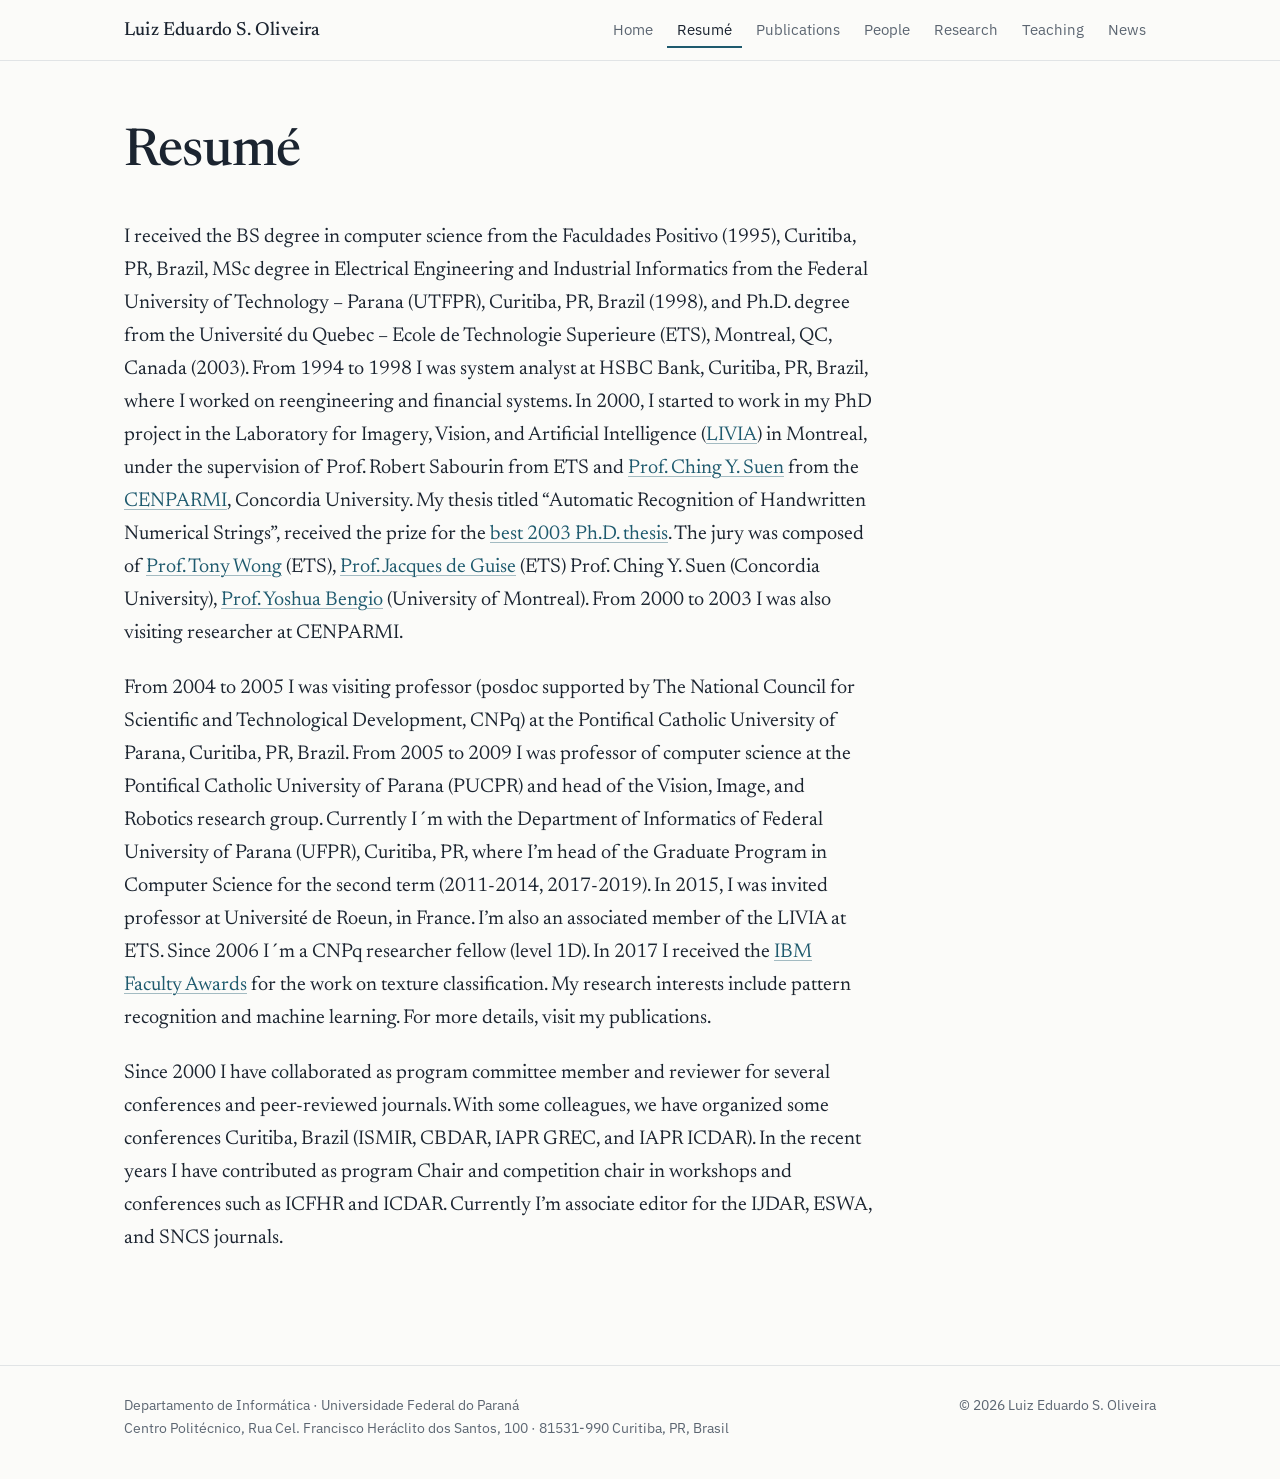
